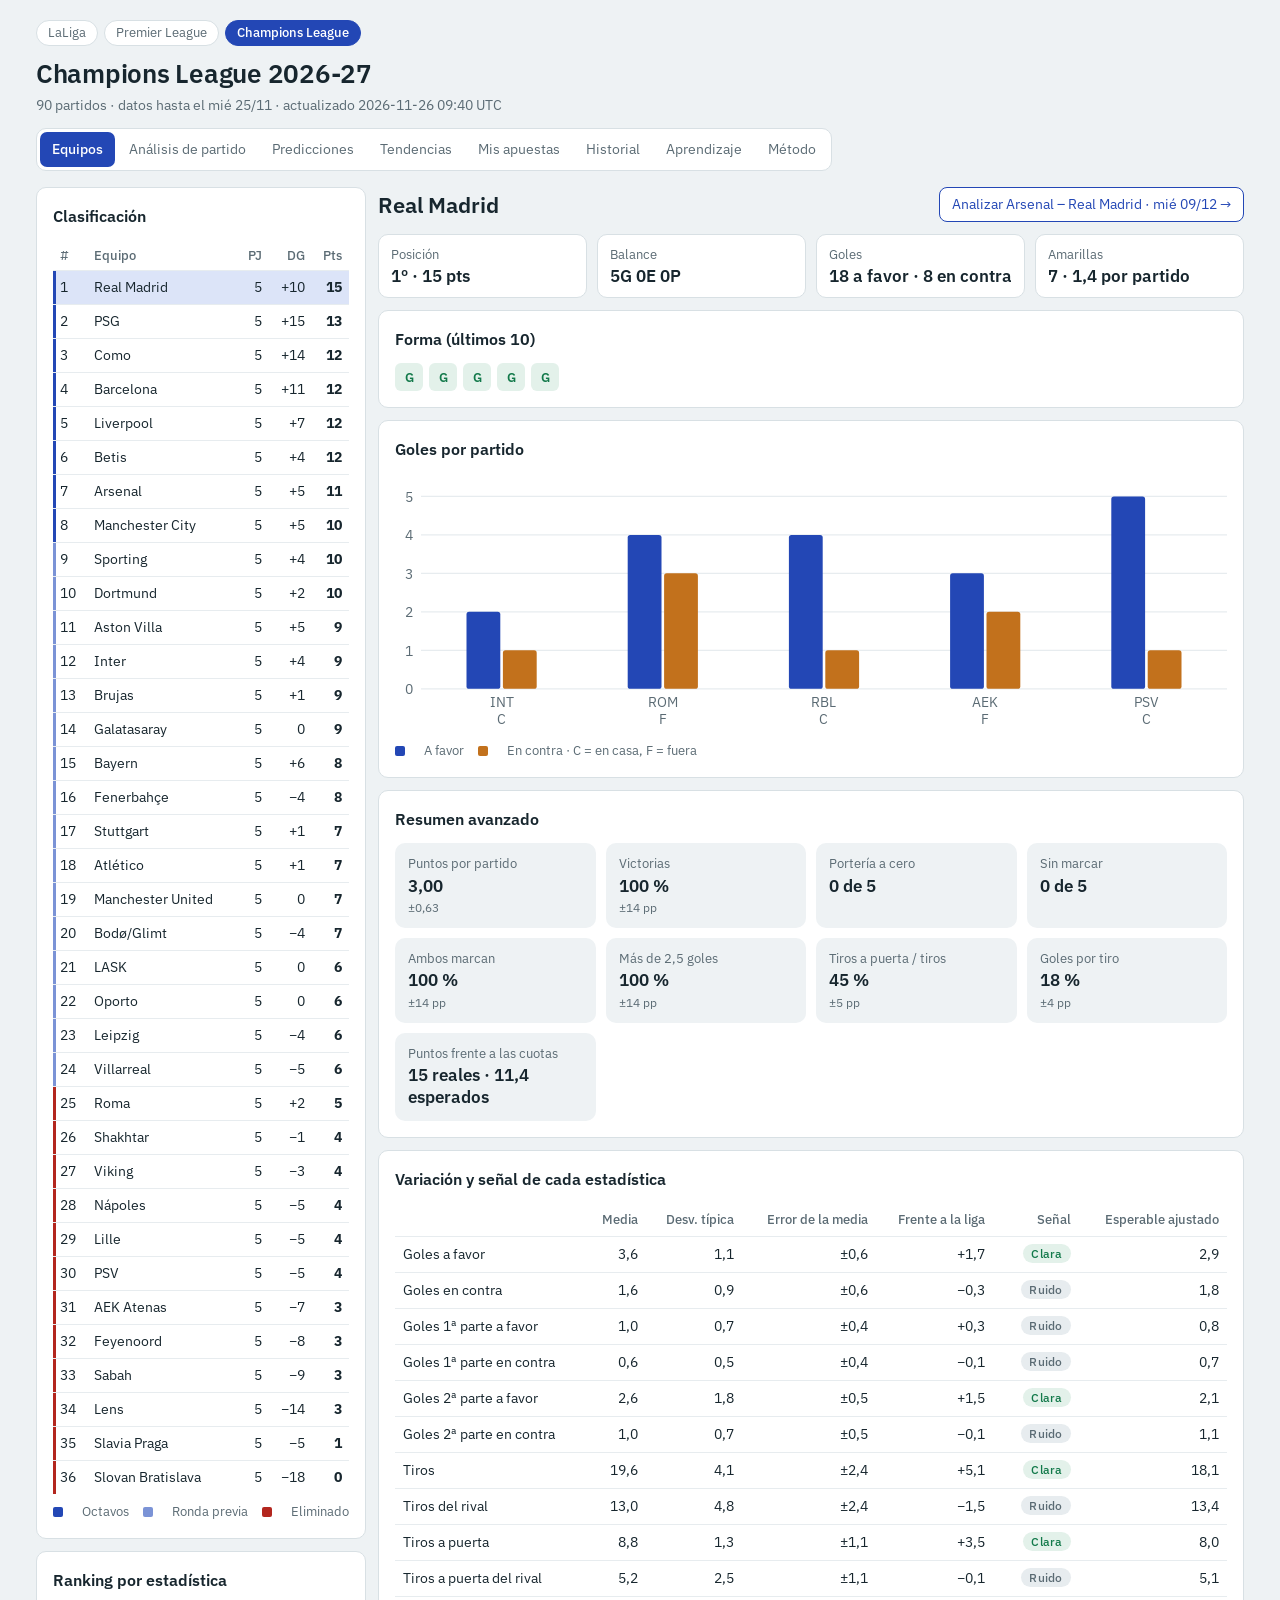
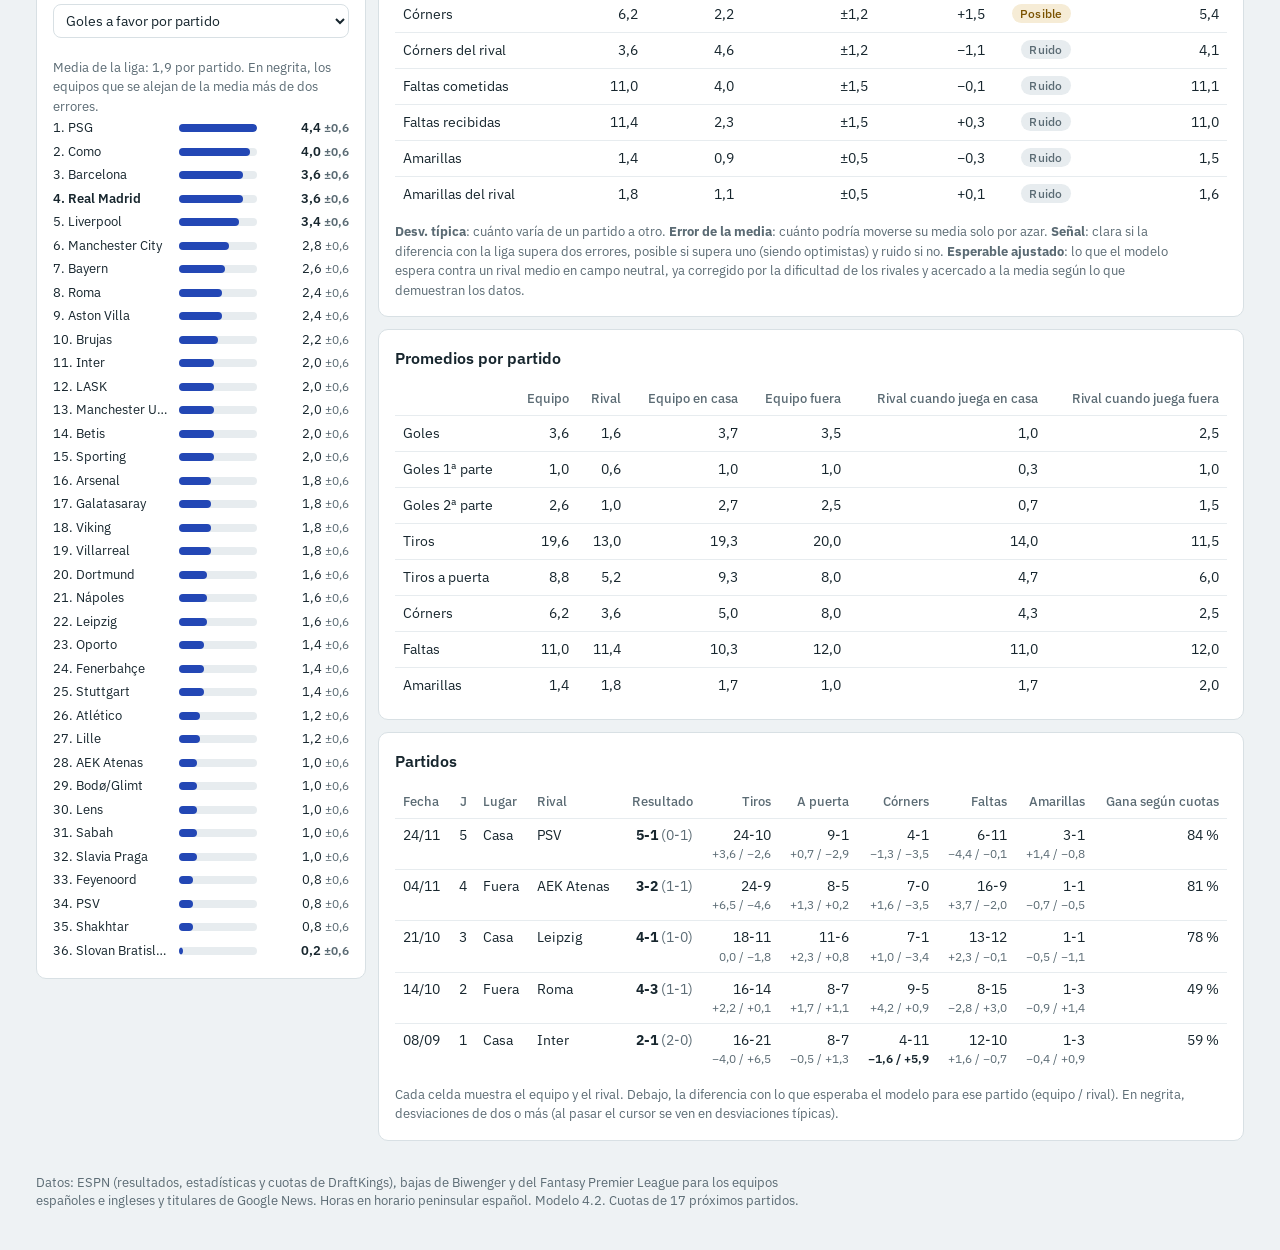
==== champions.html @ 575268f6 "Actualizar datos" ====
<!doctype html>
<html lang="es">
<meta charset="utf-8">
<meta name="viewport" content="width=device-width, initial-scale=1, viewport-fit=cover">
<title>Champions League 2026-27</title>
<meta name="claude:viewport-fit-sides" content="cover">
<meta name="description" content="Champions League 2026-27: clasificación, estadísticas, análisis de partidos y predicciones con datos solo de esta temporada, con un modelo que aprende cada jornada.">
<link rel="preconnect" href="https://fonts.googleapis.com">
<link rel="preconnect" href="https://fonts.gstatic.com" crossorigin>
<link href="https://fonts.googleapis.com/css2?family=IBM+Plex+Mono:wght@500;600&family=IBM+Plex+Sans:wght@400;500;600&display=swap" rel="stylesheet">
<style>/* Panel de datos: cabecera con resumen y pestañas; columnas que se apilan en móvil; tablas densas con cifras tabulares. */
:root{
  --bg:#EEF2F4;--s:#FFFFFF;--ink:#17262E;--mu:#5B6B74;--ln:#D8E0E4;--ln2:#E7ECEF;
  --ac:#2347B5;--on-ac:#FFFFFF;--as:#DCE4F8;
  --s1:#2347B5;--s2:#C2711C;--nt:#9AA5AB;--on1:#FFFFFF;--on2:#17262E;--on3:#17262E;
  --up:#12794A;--upb:#E3F1EA;--dn:#B3261E;--dnb:#F7E3E1;--wr:#7A5200;--wrb:#F6ECD6;
  --ucl:#2347B5;--uel:#7B93D6;--rel:#B3261E;
  --sans:"IBM Plex Sans",system-ui,-apple-system,"Segoe UI",sans-serif;
  --mono:"IBM Plex Mono",ui-monospace,SFMono-Regular,Menlo,monospace;
  color-scheme:light;
  padding-top:env(safe-area-inset-top,0px);padding-bottom:env(safe-area-inset-bottom,0px);
}
@media (prefers-color-scheme:dark){:root:not([data-theme="light"]){
  --bg:#10181D;--s:#18232A;--ink:#E7EEF1;--mu:#93A4AD;--ln:#2A3943;--ln2:#22303A;
  --ac:#7C9BFF;--on-ac:#0D1630;--as:#25335F;
  --s1:#6684EE;--s2:#BF7D33;--nt:#6E7C84;--on1:#0D1630;--on2:#1A1206;--on3:#0F171C;
  --up:#4CC98A;--upb:#163A2A;--dn:#FF8A80;--dnb:#43201E;--wr:#E8B860;--wrb:#3A2E14;
  --ucl:#7C9BFF;--uel:#4F66A8;--rel:#FF8A80;color-scheme:dark}}
:root[data-theme="dark"]{
  --bg:#10181D;--s:#18232A;--ink:#E7EEF1;--mu:#93A4AD;--ln:#2A3943;--ln2:#22303A;
  --ac:#7C9BFF;--on-ac:#0D1630;--as:#25335F;
  --s1:#6684EE;--s2:#BF7D33;--nt:#6E7C84;--on1:#0D1630;--on2:#1A1206;--on3:#0F171C;
  --up:#4CC98A;--upb:#163A2A;--dn:#FF8A80;--dnb:#43201E;--wr:#E8B860;--wrb:#3A2E14;
  --ucl:#7C9BFF;--uel:#4F66A8;--rel:#FF8A80;color-scheme:dark}
*{box-sizing:border-box}
html{-webkit-text-size-adjust:100%}
body{margin:0;background:var(--bg);color:var(--ink);font:400 15px/1.5 var(--sans)}
[hidden]{display:none!important}
.page{max-width:1240px;margin:0 auto;padding-block:20px 40px;padding-left:max(16px,env(safe-area-inset-left,0px));padding-right:max(16px,env(safe-area-inset-right,0px))}
h1,h2,h3{text-wrap:balance}
h1{font-size:26px;font-weight:600;margin:0;letter-spacing:-.01em}
.sub{color:var(--mu);margin:2px 0 0;font-size:14px}
.lgs{display:flex;flex-wrap:wrap;gap:6px;margin:0 0 8px;font-size:13px}
.lgs:empty{display:none}
.lgs a,.lgs span{padding:2px 11px;border-radius:99px;border:1px solid var(--ln);color:var(--mu);text-decoration:none;background:var(--s)}
.lgs a:hover{color:var(--ac);border-color:var(--ac)}
.lgs span{background:var(--ac);border-color:var(--ac);color:var(--on-ac);font-weight:500}
details > summary{cursor:pointer;color:var(--ac);font-size:13px;margin-top:10px}
details[open] > summary{margin-bottom:6px}
.top{display:flex;flex-wrap:wrap;align-items:flex-end;justify-content:space-between;gap:12px 24px;margin-bottom:16px}
.tabs{display:flex;flex-wrap:wrap;gap:2px;background:var(--s);border:1px solid var(--ln);border-radius:10px;padding:3px}
.tabs button{font:inherit;font-size:14px;color:var(--mu);background:none;border:0;border-radius:7px;padding:7px 12px;cursor:pointer}
.tabs button:hover{color:var(--ink)}
.tabs button[aria-selected="true"]{background:var(--ac);color:var(--on-ac);font-weight:500}
button:focus-visible,select:focus-visible,input:focus-visible{outline:2px solid var(--ac);outline-offset:2px}
.card{background:var(--s);border:1px solid var(--ln);border-radius:10px;padding:16px;margin-bottom:12px;min-width:0}
.card h2{font-size:16px;font-weight:600;margin:0 0 12px}
.card h3{font-size:14.5px;font-weight:600;margin:18px 0 8px}
.card > h3:first-child{margin-top:0}
.eq{display:grid;grid-template-columns:330px minmax(0,1fr);gap:12px;align-items:start}
.eq > *{min-width:0}
@media (max-width:900px){.eq{grid-template-columns:minmax(0,1fr)}}
.th,.mh{display:flex;flex-wrap:wrap;gap:8px 16px;align-items:center;justify-content:space-between;margin-bottom:12px}
.tn{font-size:22px;font-weight:600;margin:0}
.sc{overflow-x:auto;-webkit-overflow-scrolling:touch}
table{width:100%;border-collapse:collapse;font-size:14px;font-variant-numeric:tabular-nums}
th,td{padding:7px 8px;border-bottom:1px solid var(--ln2);text-align:left;vertical-align:top}
th{font-weight:500;color:var(--mu);font-size:12.5px;white-space:nowrap;vertical-align:bottom}
tbody tr:last-child td{border-bottom:0}
table.num td:not(:first-child),table.num th:not(:first-child){text-align:right;white-space:nowrap}
table.num td.l,table.num th.l,td.l{text-align:left!important}
abbr{text-decoration:none;cursor:help}
small,.mu{color:var(--mu)}
small{font-size:12px}
.b{font-weight:600}
.note{color:var(--mu);font-size:13px;margin:10px 0 0;max-width:100ch}
.legend{color:var(--mu);font-size:13px;margin:8px 0 0;display:flex;flex-wrap:wrap;gap:4px 14px;align-items:center}
.sw{display:inline-block;width:10px;height:10px;border-radius:2px;margin-right:5px;vertical-align:-1px}
.sw.s1,.sw.q0{background:var(--s1)}.sw.s2,.sw.q2{background:var(--s2)}.sw.q1{background:var(--nt)}
.sw.ucl{background:var(--ucl)}.sw.uel{background:var(--uel)}.sw.rel{background:var(--rel)}
.lk{font:inherit;color:inherit;background:none;border:0;padding:0;cursor:pointer;text-align:left}
.lk:hover{color:var(--ac);text-decoration:underline;text-underline-offset:2px}
.go{font:inherit;font-size:14px;color:var(--ac);background:var(--s);border:1px solid var(--ac);border-radius:8px;padding:6px 12px;cursor:pointer}
.go:hover{background:var(--as)}
table.lg td,table.lg th{padding:6px 7px}
table.lg td:nth-child(n+3),table.lg th:nth-child(n+3){text-align:right}
table.lg tr.on td,table.et tr.on td{background:var(--as)}
table.lg tr.ucl td:first-child{box-shadow:inset 3px 0 var(--ucl)}
table.lg tr.uel td:first-child{box-shadow:inset 3px 0 var(--uel)}
table.lg tr.rel td:first-child{box-shadow:inset 3px 0 var(--rel)}
table.sim tr.ucl td:first-child{box-shadow:inset 3px 0 var(--ucl)}
table.sim tr.rel td:first-child{box-shadow:inset 3px 0 var(--rel)}
select{font:inherit;font-size:14px;color:var(--ink);background:var(--s);border:1px solid var(--ln);border-radius:8px;padding:6px 8px;max-width:100%}
#rk-sel{width:100%;margin-bottom:10px}
.rk{display:grid;grid-template-columns:118px minmax(0,1fr) 84px;gap:8px;align-items:center;font-size:13px;padding:2px 0}
.rk > span:first-child{white-space:nowrap;overflow:hidden;text-overflow:ellipsis}
.rk > span:last-child{text-align:right;font-variant-numeric:tabular-nums}
.rk .bar{height:8px;background:var(--ln2);border-radius:4px;overflow:hidden}
.rk .bar i{display:block;height:100%;background:var(--s1);border-radius:0 4px 4px 0}
.rk.on{font-weight:600}
.tiles{display:grid;grid-template-columns:repeat(auto-fit,minmax(160px,1fr));gap:10px;margin-bottom:12px}
.tile{background:var(--s);border:1px solid var(--ln);border-radius:10px;padding:10px 12px;display:flex;flex-direction:column;gap:2px;min-width:0}
.tile span{color:var(--mu);font-size:12.5px}
.tile b{font-size:17px;font-weight:600;line-height:1.3}
.tiles.sm{margin:0}
.tiles.sm .tile{background:var(--bg);border-color:transparent}
.form{display:flex;flex-wrap:wrap;gap:6px}
.fm{font-style:normal;font-weight:600;font-size:13px;width:28px;height:28px;border-radius:6px;display:grid;place-items:center}
.fm.W{background:var(--upb);color:var(--up)}.fm.D{background:var(--ln2);color:var(--mu)}.fm.L{background:var(--dnb);color:var(--dn)}
.chip{display:inline-block;font-size:11.5px;font-weight:500;letter-spacing:.02em;padding:1px 8px;border-radius:99px;background:var(--ln2);color:var(--mu);white-space:nowrap;vertical-align:1px}
.chip.clear{background:var(--upb);color:var(--up)}
.chip.maybe,.chip.warn{background:var(--wrb);color:var(--wr)}
.chip.bad{background:var(--dnb);color:var(--dn)}
.dv{font-size:12px;color:var(--mu)}
.dv.b{color:var(--ink);font-weight:600}
table.mt td{line-height:1.3}
svg{display:block;width:100%;height:auto;min-width:480px;max-width:880px}
svg .grid{stroke:var(--ln2);stroke-width:1}
svg .ref{stroke:var(--mu);stroke-width:1;opacity:.55}
svg .ax{fill:var(--mu);font:11px var(--sans)}
svg .lab{fill:var(--ink);font:600 10.5px var(--mono)}
svg .s1{fill:var(--s1)}svg .s2{fill:var(--s2)}
svg .dot{fill:var(--s1);stroke:var(--s);stroke-width:2}
svg .dot.on{fill:var(--s2)}
svg .ln{fill:none;stroke:var(--s1);stroke-width:2;stroke-linejoin:round;stroke-linecap:round}
svg .an{fill:var(--ink);font:500 11.5px var(--sans)}
svg .hc rect{fill:transparent}
svg .hc .cx{stroke:var(--mu);stroke-width:1;opacity:0}
svg .hc .hd{fill:var(--s1);stroke:var(--s);stroke-width:2;opacity:0}
svg .hc:hover .cx{opacity:.5}
svg .hc:hover .hd{opacity:1}
.ctr{display:flex;flex-wrap:wrap;gap:8px 14px;align-items:center;margin-bottom:6px}
.ctr label{color:var(--mu);font-size:14px;display:inline-flex;gap:6px;align-items:center}
#fx-sel{flex:1 1 300px;min-width:0}
.seg{display:inline-flex;border:1px solid var(--ln);border-radius:8px;overflow:hidden;background:var(--s)}
.seg button{font:inherit;font-size:14px;color:var(--mu);background:none;border:0;padding:6px 12px;cursor:pointer}
.seg button + button{border-left:1px solid var(--ln)}
.seg button[aria-pressed="true"]{background:var(--ac);color:var(--on-ac)}
.seg button:disabled{opacity:.5;cursor:not-allowed}
.ck input{accent-color:var(--ac);width:16px;height:16px;margin:0}
.pbs{display:grid;gap:8px}
.pb{display:grid;grid-template-columns:82px minmax(0,1fr);align-items:center;gap:10px}
.pbl{color:var(--mu);font-size:13px}
.pbar{display:flex;gap:2px;height:28px}
.pbar i{display:flex;align-items:center;justify-content:center;font-style:normal;font-size:12.5px;font-weight:600;min-width:0;overflow:hidden;white-space:nowrap}
.pbar i:first-child{border-radius:6px 0 0 6px}.pbar i:last-child{border-radius:0 6px 6px 0}
.pbar .q0{background:var(--s1);color:var(--on1)}.pbar .q1{background:var(--nt);color:var(--on3)}.pbar .q2{background:var(--s2);color:var(--on2)}
.concl .cl{margin:0;padding-left:18px;display:grid;gap:7px}
.concl .cl li{max-width:90ch}
table.et td{line-height:1.35}
table.et td.ln{font-size:12.5px;color:var(--mu)}
table.vt td:first-child{min-width:210px}
table.xt th:nth-child(6),table.xt td:nth-child(6){border-left:1px solid var(--ln)}
.heat{display:inline-grid;grid-template-columns:repeat(20,9px);gap:1px;vertical-align:middle}
.heat i{position:relative;display:block;height:16px;background:var(--ln2);border-radius:2px}
.heat i::after{content:"";position:absolute;inset:0;border-radius:2px;background:var(--s1);opacity:var(--p)}
.prose{max-width:860px}
.prose h2{font-size:18px}
.prose p,.prose dd{max-width:75ch}
.prose dt{font-weight:600;margin-top:8px}
.prose dd{margin:2px 0 0 0;color:var(--mu)}
.foot{color:var(--mu);font-size:12.5px;margin-top:20px;max-width:100ch}
@media (max-width:560px){
  h1{font-size:22px}
  .tabs{width:100%}
  .tabs button{flex:1 1 auto;padding:7px 8px}
  .card{padding:14px}
  .pb{grid-template-columns:72px minmax(0,1fr)}
}
.tvs{display:inline-flex;gap:2px;vertical-align:middle}
.tv{display:inline-block;min-width:22px;padding:1px 3px;border-radius:4px;font-size:12px;text-align:center;font-variant-numeric:tabular-nums}
.tv.hit{background:var(--upb);color:var(--up)}.tv.miss{background:var(--dnb);color:var(--dn)}
.tin{font:inherit;font-size:13px;color:var(--ink);background:var(--s);border:1px solid var(--ln);border-radius:6px;padding:3px 5px;text-align:right}
table.tt td{vertical-align:middle}
.story{max-width:90ch;margin:0 0 10px;line-height:1.55}
.tvrow{display:flex;flex-wrap:wrap;gap:8px 18px;margin:0 0 10px;align-items:center}
.tvrow small{color:var(--mu);margin-right:4px}
.br{display:grid;grid-template-columns:minmax(0,1fr) auto;gap:4px 16px;padding:11px 0;border-bottom:1px solid var(--ln2);line-height:1.45}
.br:last-child{border-bottom:0}
.br .bt{font-weight:600}
.br .bm{color:var(--mu);font-size:13px}
.br .bx{display:flex;flex-wrap:wrap;gap:4px 16px;margin:3px 0}
.br .bs{display:flex;flex-direction:column;align-items:flex-end;gap:6px;white-space:nowrap}
.br .bs b{font-size:15px;font-variant-numeric:tabular-nums}
.card h3.bj{margin:16px 0 2px;padding-bottom:6px;border-bottom:1px solid var(--ln)}
.card h3.bj:first-of-type{margin-top:0}
.card h3.bj .mu{font-weight:400}
.nws{display:grid;grid-template-columns:repeat(auto-fit,minmax(300px,1fr));gap:12px 28px}
.nws .nw{min-width:0}
.card .nws h3{margin:0 0 8px}
.nws h4{font-size:13.5px;font-weight:600;margin:14px 0 6px;color:var(--mu)}
.nwc{background:var(--bg);border-radius:8px;padding:10px 14px;margin:0 0 16px}
ul.nl{list-style:none;margin:0;padding:0;display:grid;gap:8px}
ul.nl li{line-height:1.4}
ul.nl a{color:var(--ink);text-decoration:underline;text-decoration-color:var(--ln);text-underline-offset:2px}
ul.nl a:hover{color:var(--ac);text-decoration-color:var(--ac)}
</style>
<div class="page">
<header class="top">
  <div><nav class="lgs" id="lgs" aria-label="Liga"></nav><h1>Champions League 2026-27</h1><p class="sub" id="sub"></p></div>
  <nav class="tabs" role="tablist" aria-label="Secciones">
    <button role="tab" data-view="equipos" aria-selected="true">Equipos</button>
    <button role="tab" data-view="partido" aria-selected="false">Análisis de partido</button>
    <button role="tab" data-view="predicciones" aria-selected="false">Predicciones</button>
    <button role="tab" data-view="tendencias" aria-selected="false">Tendencias</button>
    <button role="tab" data-view="apuestas" aria-selected="false">Mis apuestas</button>
    <button role="tab" data-view="historial" aria-selected="false">Historial</button>
    <button role="tab" data-view="aprendizaje" aria-selected="false">Aprendizaje</button>
    <button role="tab" data-view="metodo" aria-selected="false">Método</button>
  </nav>
</header>
<main>
  <section id="v-equipos" class="eq">
    <div>
      <section class="card"><h2>Clasificación</h2><div id="tabla"></div></section>
      <section class="card"><h2>Ranking por estadística</h2><select id="rk-sel" aria-label="Estadística del ranking"></select><div id="rank"></div></section>
    </div>
    <div id="team"></div>
  </section>
  <section id="v-partido" hidden><div id="c-partido"></div></section>
  <section id="v-predicciones" hidden><div id="c-pred"></div></section>
  <section id="v-tendencias" hidden><div id="c-tend"></div></section>
  <section id="v-apuestas" hidden><div id="c-bets"></div></section>
  <section id="v-historial" hidden><div id="c-hist"></div></section>
  <section id="v-aprendizaje" hidden><div id="c-learn"></div></section>
  <section id="v-metodo" hidden class="card prose">
    <h2>Cómo funciona</h2>
    <h3>Datos</h3>
    <p id="m-datos">Los resultados, las estadísticas de cada partido (tiros, córners, faltas, amarillas), el xG<span id="m-ref"></span> y las cuotas de cierre salen del CSV de football-data.co.uk. Las fechas y horas de las próximas jornadas se toman de TheSportsDB en cuanto la liga las anuncia (suele ser dos o tres semanas antes), y unos días antes de cada jornada, del archivo de próximos partidos de football-data, que trae también las cuotas. Si un partido aún no tiene horario, se usa <span id="m-cal">el calendario de la liga</span>, sin hora. Las bajas, dudas y sanciones salen de los juegos de fantasy (Biwenger en LaLiga y el oficial de la Premier), y los titulares sobre lesiones y convocatorias, de Google News; el modelo no los usa, pero el análisis de cada partido los muestra. Para saber cuánto pesa cada baja se cuentan las titularidades, los minutos, los goles y las asistencias de cada jugador esta temporada (en LaLiga, de las actas de cada jornada de Biwenger; en la Premier, del Fantasy), y el análisis resume si falta el máximo goleador, el portero titular o varios titulares habituales de una misma línea, y si la baja es nueva o el equipo ya jugó sin él su último partido. GitHub descarga todo dos veces al día y regenera esta página. Solo se usan datos de esta temporada. Las horas están en horario peninsular español.<span id="m-cards"></span></p>
    <h3>Modelo de goles</h3>
    <p>Cada equipo tiene un ataque y una defensa, y todos comparten una ventaja de local. Los goles esperados de un partido salen de combinar la media de la liga, el ataque de un equipo, la defensa del otro y, para el local, la ventaja de jugar en casa. Para estimar esos valores se mezclan goles reales y xG, porque el xG depende menos del azar; la versión por defecto los mezcla al 50 %, y el propio modelo puede cambiar a otra versión si predice mejor (ver Aprendizaje).<span id="m-noxg"></span></p>
    <p>Con pocos partidos, un equipo puede parecer mucho mejor o peor de lo que es, así que los valores se acercan a la media de la liga. Cuánto se acercan no está fijado a mano: se calcula con los propios datos según cuánto se diferencian de verdad los equipos. A medida que avanza la temporada, se encogen menos.</p>
    <p>La probabilidad de cada marcador sale de una distribución de Poisson, con la corrección de Dixon-Coles para los marcadores bajos (0-0, 1-0, 0-1 y 1-1), que es donde el Poisson simple se equivoca, y promediando sobre la incertidumbre de cada parámetro.</p>
    <h3>Estadísticas</h3>
    <p>El mismo esquema de ataque y defensa se ajusta por separado para xG, tiros, tiros a puerta, córners, faltas, amarillas y goles de la primera parte. Las rojas no se modelan: son tan pocas que ningún modelo ha mejorado a la media de la liga. Cada estadística tiene su propia ventaja de local y su propia variación: los córners varían de un partido a otro más de lo que daría el azar puro, y las faltas, menos. Así, cada valor esperado tiene en cuenta al rival y el campo y, cuando se conoce el árbitro, también su efecto en tarjetas y faltas.</p>
    <h3>Error, señal y modos</h3>
    <p>El error es cuánto podría moverse una media solo por azar con los partidos jugados. Una diferencia es <b>clara</b> si supera dos errores, <b>posible</b> si supera uno y <b>ruido</b> si no llega. En el análisis de partido, el modo optimista da por buenas las diferencias de más de un error y los umbrales con al menos un 60 % de probabilidad; el prudente exige dos errores y un 70 %.</p>
    <p>El rango de una media no es lo mismo que lo que puede pasar en un partido: un equipo que promedia 5 córners puede sacar 1 o 10. Por eso el análisis separa el rango de la media de la probabilidad de superar cada línea en ese partido.</p>
    <h3>Rivales parecidos</h3>
    <p>Para un partido A–B se miran los partidos de A contra los equipos que están a pocos puestos de B en la clasificación actual, y al revés. Cada uno de esos partidos se compara con lo que esperaba el modelo, que ya tiene en cuenta el rival y el campo. La media de esas diferencias ajusta la estimación solo en la medida en que los datos de toda la liga demuestran que el rendimiento cambia de verdad según la zona de la tabla del rival. Si no lo demuestran, el cruce se muestra pero no mueve las cifras.</p>
    <h3>Simulación</h3>
    <p>Se juega el resto de la liga <span id="m-sims">5.000</span> veces. En cada simulación se sortea la fuerza de cada equipo con su incertidumbre, más una variación extra porque los equipos cambian durante la temporada por lesiones, entrenadores o fichajes. <span id="m-tb"></span></p>
    <h3>Tendencias</h3>
    <p>Una tendencia solo aparece si un equipo superó (o no llegó a) una línea en sus 5 últimos partidos, o en los 4 últimos seguidos; también contra todos los rivales parecidos al de hoy (al menos 2 partidos) y en sus últimos partidos en el mismo campo. Además, la línea tiene que ir más allá de lo que espera el modelo, que le da un 50 % o menos. Las mismas reglas, aplicadas a cada partido de la temporada con los datos anteriores a él, forman el historial de la pestaña, y ese historial corrige poco a poco la probabilidad que el modelo da a las tendencias nuevas.</p>
    <h3>Aprendizaje</h3>
    <p>En cada actualización el modelo se revisa con la prueba retrospectiva, en la que cada partido se predice solo con los anteriores. Con ella hace cinco cosas: elige entre varias versiones del modelo de goles la que mejor ha predicho, pero solo cambia si la mejora supera el error, para no cambiar por azar; aprende cuánto pesar frente a las cuotas del mercado, buscando la mezcla que mejor habría predicho los partidos ya jugados; aprende, para cada estadística, cuánto fiarse de sí mismo frente a la media de la liga (si el modelo no la mejora, usa la media); si el CSV trae el árbitro, estima cuánto se aparta cada uno en tarjetas y faltas, acercándolo a la media según los partidos que haya dirigido; y corrige la probabilidad de las tendencias según cuánto se han cumplido las anteriores, con un peso que crece con el número de casos. La pestaña Aprendizaje muestra qué ha aprendido y cómo cambia cada jornada.</p>
    <h3>Registro de predicciones</h3>
    <p>En cada actualización se guardan las predicciones de los partidos de los próximos diez días. Se van renovando con los datos nuevos hasta el día del partido y a partir de ahí quedan congeladas. Cuando llega el resultado se evalúan frente a lo que pasó y frente a las cuotas de cierre, y se cuentan los aciertos de la jornada: el ganador, el marcador, más o menos de 2,5 goles, si marcan los dos y si cada total del partido (goles, tiros, córners, faltas, tarjetas...) cayó dentro del rango que se daba, la media ± una desviación típica de un partido. Cada recuento se compara con los aciertos que correspondían a las probabilidades del propio modelo. Los partidos anteriores al registro tienen predicciones reconstruidas, calculadas solo con los partidos previos a cada uno; se marcan aparte porque se hicieron con el código actual.</p>
    <h3>Límites</h3>
    <p>Con pocos partidos por equipo, casi todo tiene mucho error. El modelo no sabe nada de lesiones, alineaciones, rotaciones ni cambios de entrenador, y las casas de apuestas sí lo tienen en cuenta; por eso, en la prueba retrospectiva, el mercado predice mejor el resultado. Esto es una herramienta de análisis, no un consejo de apuestas.</p>
    <h3>Glosario</h3>
    <dl>
      <dt>xG (goles esperados)</dt><dd>Calidad de las ocasiones: la probabilidad de gol de cada tiro según su distancia, su ángulo y el tipo de jugada, sumada en todo el partido.</dd>
      <dt>xPts (puntos esperados)</dt><dd>Los puntos que habría sumado un equipo si cada partido se hubiera decidido según el xG de los dos equipos.</dd>
      <dt>Log-loss y Brier</dt><dd>Miden lo buenas que han sido unas probabilidades; cuanto más bajas, mejor. Repartir un tercio a cada resultado da una log-loss de 1,10.</dd>
      <dt>Prueba retrospectiva</dt><dd>Predecir cada partido ya jugado con un modelo ajustado solo con los partidos anteriores, como si se hubiera hecho en su momento.</dd>
      <dt>Margen de las casas</dt><dd>Las probabilidades que implican las cuotas suman más del 100 %. Ese exceso se quita repartiéndolo en proporción a cada resultado.</dd>
      <dt>Cuota de cierre</dt><dd>La última cuota antes del partido, la que incorpora más información.</dd>
      <dt>pp (puntos porcentuales)</dt><dd>Diferencia entre dos porcentajes: de 40 % a 45 % son 5 pp.</dd>
    </dl>
  </section>
</main>
<footer class="foot" id="foot"></footer>
</div>
<script>window.DATA={"meta":{"gen":"2026-11-26 09:40 UTC","today":"2026-11-26","last":"2026-11-25","n":90,"ver":"4.2","fx":17,"pend":54,"sims":5000,"warn":[],"league":"champions","name":"Champions League","title":"Champions League 2026-27","zones":{"ucl":8,"uel":16,"rel":12},"tiebreak":"los empates a puntos se resuelven como en el art. 18 del reglamento de la UEFA: diferencia de goles, goles a favor, goles fuera, victorias, victorias fuera y, después, los puntos, la diferencia de goles y los goles de los rivales de cada uno (los dos últimos criterios, juego limpio y coeficiente, se sustituyen por un sorteo)","cards_note":null,"leagues":[{"key":"laliga","name":"LaLiga","url":"https://jaimedhc.github.io/laliga-dashboard/"},{"key":"premier","name":"Premier League","url":"https://jaimedhc.github.io/laliga-dashboard/premier.html"},{"key":"champions","name":"Champions League","url":"https://jaimedhc.github.io/laliga-dashboard/champions.html"}],"sources":"ESPN (resultados, estadísticas y cuotas de DraftKings), bajas de Biwenger y del Fantasy Premier League para los equipos españoles e ingleses y titulares de Google News","cal_label":"Fecha de ESPN","cal_fallback":"las fechas de ESPN","refs":false,"zone_names":{"ucl":"Octavos","uel":"Ronda previa","rel":"Eliminado","champ":"1.º de la fase liga","top":"Octavos directos","mid":"Top 24","low":"Eliminado"},"data_note":"Los resultados, las estadísticas de cada partido (tiros, córners, faltas, amarillas), las fechas y horas y las cuotas de DraftKings (1X2 y goles) salen de ESPN; football-data no cubre la Champions y ESPN no da el xG, así que el modelo de goles usa solo los goles. Con tan pocos partidos por equipo, las cuotas ayudan a estimar las estadísticas: el modelo aprende cuánto pesar las cuotas, su propia predicción y la media de la competición (pestaña Aprendizaje). Las bajas, dudas y sanciones solo están para los equipos de LaLiga y la Premier (Biwenger y el Fantasy oficial); para el resto hay titulares de Google News. GitHub descarga todo cada dos horas y regenera esta página. Solo se usan datos de esta temporada. Las horas están en horario peninsular español. De momento solo se modela la fase liga; las eliminatorias llegarán en febrero.","xg":false,"odds_src":"DraftKings","mstats":true},"teams":["AEK Athens","AS Roma","Arsenal","Aston Villa","Atlético Madrid","Barcelona","Bayern Munich","Bodo/Glimt","Borussia Dortmund","Club Brugge","Como","FC Porto","Fenerbahce","Feyenoord Rotterdam","Galatasaray","Internazionale","LASK Linz","Lens","Lille","Liverpool","Manchester City","Manchester United","Napoli","PSV Eindhoven","Paris Saint-Germain","RB Leipzig","Real Betis","Real Madrid","Sabah FK","Shakhtar Donetsk","Slavia Prague","Slovan Bratislava","Sporting CP","VfB Stuttgart","Viking FK","Villarreal"],"names":["AEK Atenas","Roma","Arsenal","Aston Villa","Atlético","Barcelona","Bayern","Bodø/Glimt","Dortmund","Brujas","Como","Oporto","Fenerbahçe","Feyenoord","Galatasaray","Inter","LASK","Lens","Lille","Liverpool","Manchester City","Manchester United","Nápoles","PSV","PSG","Leipzig","Betis","Real Madrid","Sabah","Shakhtar","Slavia Praga","Slovan Bratislava","Sporting","Stuttgart","Viking","Villarreal"],"short":["AEK","ROM","ARS","AVL","ATM","BAR","BAY","BOD","BVB","BRU","COM","POR","FEN","FEY","GAL","INT","LAS","LEN","LIL","LIV","MCI","MUN","NAP","PSV","PSG","RBL","BET","RMA","SAB","SHA","SLA","SLO","SCP","STU","VIK","VIL"],"M":[["2026-09-08","18:45",1,0,16,1,0,1,0,null,null,18,11,4,3,7,3,7,15,1,2,1.741,4.0,4.4,null,null,null],["2026-09-08","18:45",1,9,3,2,3,1,3,null,null,14,21,7,9,4,5,17,14,3,3,2.5,3.55,2.75,1.645,2.25,null],["2026-09-08","21:00",1,8,35,3,2,0,0,null,null,18,13,6,6,9,7,15,10,1,3,1.769,4.0,4.2,null,null,null],["2026-09-08","21:00",1,11,20,0,2,0,0,null,null,5,20,0,10,2,5,10,17,1,3,5.0,4.1,1.667,1.667,2.2,null],["2026-09-08","21:00",1,18,26,2,3,2,1,null,null,6,20,2,5,5,5,11,13,1,3,2.15,3.5,3.35,1.741,2.1,null],["2026-09-08","21:00",1,27,15,2,1,2,0,null,null,16,21,8,7,4,11,12,10,1,3,1.606,4.4,5.0,null,null,null],["2026-09-09","18:45",1,5,13,5,1,2,0,null,null,24,4,9,2,4,1,10,12,1,1,1.071,13.0,26.0,null,null,null],["2026-09-09","18:45",1,33,34,3,1,3,1,null,null,17,9,3,3,4,5,13,13,0,3,1.211,7.5,12.0,null,null,null],["2026-09-09","21:00",1,19,4,2,1,1,1,null,null,14,9,5,4,7,5,11,10,1,1,1.769,3.9,4.5,1.588,2.35,null],["2026-09-09","21:00",1,22,2,0,1,0,0,null,null,5,26,3,8,0,6,12,11,2,1,5.25,3.85,1.667,2.0,1.833,null],["2026-09-09","21:00",1,24,31,6,1,3,0,null,null,35,9,14,4,7,2,8,6,0,1,1.033,19.0,36.0,null,null,null],["2026-09-09","21:00",1,32,14,3,1,1,1,null,null,8,10,5,3,1,4,13,11,2,3,1.606,4.3,5.0,null,null,null],["2026-09-10","18:45",1,12,1,1,1,0,1,null,null,11,8,5,3,1,3,12,19,4,2,4.0,3.75,1.87,1.571,2.4,null],["2026-09-10","18:45",1,23,29,1,1,0,1,null,null,10,8,2,2,3,3,14,15,3,6,1.488,4.7,6.0,null,null,null],["2026-09-10","21:00",1,6,7,5,0,0,0,null,null,25,3,12,0,6,3,5,8,0,1,1.071,14.0,26.0,null,null,null],["2026-09-10","21:00",1,10,25,4,1,2,0,null,null,14,14,6,4,1,5,9,10,2,3,1.667,4.2,4.7,null,null,null],["2026-09-10","21:00",1,21,28,4,0,3,0,null,null,21,11,10,0,7,2,12,13,1,1,1.071,13.0,29.0,null,null,null],["2026-09-10","21:00",1,30,17,2,3,0,0,null,null,18,26,5,8,6,9,8,8,0,1,2.8,3.5,2.45,null,null,null],["2026-10-13","18:45",2,17,32,0,2,0,1,null,null,21,11,6,5,6,3,8,12,2,0,2.5,3.55,2.75,1.625,2.3,null],["2026-10-13","18:45",2,28,30,2,0,0,0,null,null,13,18,6,8,4,6,15,14,3,2,4.3,3.75,1.833,1.714,2.1,null],["2026-10-13","21:00",2,2,18,3,0,0,0,null,null,16,4,8,0,7,0,13,9,2,1,1.211,6.5,14.0,null,null,null],["2026-10-13","21:00",2,4,21,2,0,1,0,null,null,11,9,5,4,2,5,11,13,1,1,1.8,3.85,4.3,1.667,2.2,null],["2026-10-13","21:00",2,14,5,1,4,1,1,null,null,5,22,3,11,1,6,12,10,2,0,8.0,6.0,1.312,null,null,null],["2026-10-13","21:00",2,15,9,3,4,1,1,null,null,30,18,12,8,4,4,6,13,2,4,1.235,7.0,11.0,null,null,null],["2026-10-13","21:00",2,25,23,1,0,0,0,null,null,19,11,7,5,6,13,13,12,1,2,1.571,5.0,4.8,null,null,null],["2026-10-13","21:00",2,34,6,3,3,2,0,null,null,8,25,5,8,7,15,12,8,2,2,13.0,9.5,1.154,null,null,null],["2026-10-13","21:00",2,35,22,3,1,2,1,null,null,17,11,4,3,4,4,8,15,2,3,2.2,3.45,3.3,1.8,2.0,null],["2026-10-14","18:45",2,13,10,3,2,1,1,null,null,13,11,5,5,5,1,19,18,2,3,3.0,3.6,2.25,1.606,2.35,null],["2026-10-14","18:45",2,16,19,3,6,0,3,null,null,12,26,4,9,3,11,7,4,1,0,6.5,4.7,1.465,1.571,2.4,null],["2026-10-14","21:00",2,1,27,3,4,1,1,null,null,14,16,7,8,5,9,15,8,3,1,3.6,3.95,1.952,null,null,null],["2026-10-14","21:00",2,3,12,6,0,3,0,null,null,20,15,11,4,9,7,12,6,0,2,1.625,4.2,5.25,null,null,null],["2026-10-14","21:00",2,7,8,1,0,0,0,null,null,11,9,3,4,4,10,7,8,0,2,2.6,3.8,2.5,null,null,null],["2026-10-14","21:00",2,20,24,2,4,0,3,null,null,27,15,9,10,11,2,10,11,1,1,1.909,4.2,3.45,null,null,null],["2026-10-14","21:00",2,26,11,3,2,0,0,null,null,17,11,7,5,5,1,14,15,4,3,2.15,3.6,3.25,1.69,2.2,null],["2026-10-14","21:00",2,29,0,3,1,1,1,null,null,12,13,4,3,5,2,16,17,1,4,2.8,3.15,2.65,2.1,1.741,null],["2026-10-14","21:00",2,31,33,0,3,0,1,null,null,15,16,1,8,1,8,11,15,1,3,6.5,5.75,1.392,null,null,null],["2026-10-20","18:45",3,12,30,2,2,2,1,null,null,15,15,4,4,3,5,12,15,3,1,1.417,5.25,7.0,null,null,null],["2026-10-20","18:45",3,28,8,1,2,1,1,null,null,13,22,4,9,4,9,8,12,4,0,9.5,6.0,1.286,null,null,null],["2026-10-20","21:00",3,1,31,4,0,2,0,null,null,26,1,10,0,8,1,10,10,0,3,1.111,9.5,23.0,null,null,null],["2026-10-20","21:00",3,11,23,0,1,0,0,null,null,14,18,4,3,2,3,7,9,0,2,1.488,4.7,6.0,1.571,2.4,null],["2026-10-20","21:00",3,19,35,4,3,2,2,null,null,22,14,7,5,8,2,12,10,0,2,1.541,4.5,5.75,null,null,null],["2026-10-20","21:00",3,20,0,5,1,2,0,null,null,17,11,7,3,8,3,6,10,1,0,1.154,9.0,15.0,null,null,null],["2026-10-20","21:00",3,22,7,4,3,2,1,null,null,17,15,8,6,2,5,7,5,3,0,1.667,4.1,4.8,null,null,null],["2026-10-20","21:00",3,24,5,4,2,1,0,null,null,22,18,14,5,2,3,11,10,0,1,2.35,4.4,2.55,null,null,null],["2026-10-20","21:00",3,33,4,1,1,1,0,null,null,18,10,5,3,9,4,15,7,1,0,3.2,3.85,2.1,null,null,null],["2026-10-21","18:45",3,10,21,4,1,1,0,null,null,11,13,8,4,1,4,10,11,1,3,2.4,3.75,2.75,null,null,null],["2026-10-21","18:45",3,18,14,2,4,2,2,null,null,15,10,5,4,3,3,9,10,3,1,2.55,3.5,2.7,1.667,2.25,null],["2026-10-21","21:00",3,3,34,3,1,2,0,null,null,21,10,10,3,8,6,7,14,0,0,1.211,7.5,11.0,null,null,null],["2026-10-21","21:00",3,6,2,2,2,1,1,null,null,13,14,5,5,3,5,15,6,0,2,2.35,3.7,2.85,1.625,2.3,null],["2026-10-21","21:00",3,9,17,3,0,1,0,null,null,11,19,5,7,1,5,6,10,2,2,1.69,4.3,4.4,null,null,null],["2026-10-21","21:00",3,15,29,1,0,0,0,null,null,13,12,5,4,5,4,9,10,2,2,1.27,6.5,9.5,null,null,null],["2026-10-21","21:00",3,26,13,1,0,0,0,null,null,23,12,10,2,4,4,8,10,1,2,1.769,4.2,4.1,null,null,null],["2026-10-21","21:00",3,27,25,4,1,1,0,null,null,18,11,11,6,7,1,13,12,1,1,1.222,7.5,10.5,null,null,null],["2026-10-21","21:00",3,32,16,2,3,1,1,null,null,16,11,4,7,7,4,10,22,2,5,1.364,5.75,7.5,null,null,null],["2026-11-03","18:45",4,14,33,2,0,2,0,null,null,13,13,4,5,6,4,13,16,3,5,2.0,4.3,3.2,null,null,null],["2026-11-03","18:45",4,29,32,0,1,0,0,null,null,14,11,4,3,7,2,10,18,1,1,3.35,3.5,2.15,1.87,1.952,null],["2026-11-03","21:00",4,4,6,0,2,0,0,null,null,9,19,3,5,4,4,13,3,1,2,3.25,3.8,2.1,null,null,null],["2026-11-03","21:00",4,5,3,3,0,1,0,null,null,16,9,8,1,4,8,14,9,1,3,1.294,6.5,8.0,null,null,null],["2026-11-03","21:00",4,7,18,0,0,0,0,null,null,4,9,4,2,3,4,12,8,0,1,1.571,4.6,5.0,null,null,null],["2026-11-03","21:00",4,13,15,0,3,0,2,null,null,11,11,2,6,5,4,7,13,1,2,4.2,4.2,1.741,null,null,null],["2026-11-03","21:00",4,16,31,4,0,3,0,null,null,29,7,10,5,8,2,5,9,0,2,1.333,5.75,8.0,null,null,null],["2026-11-03","21:00",4,21,1,3,2,0,2,null,null,15,7,6,4,3,1,11,14,3,3,2.1,4.2,3.05,null,null,null],["2026-11-03","21:00",4,35,24,0,6,0,4,null,null,14,22,2,12,4,8,19,4,4,1,4.2,4.2,1.741,null,null,null],["2026-11-04","18:45",4,0,27,2,3,1,1,null,null,9,24,5,8,0,7,9,16,1,1,13.0,8.0,1.182,null,null,null],["2026-11-04","18:45",4,12,19,3,2,1,1,null,null,17,22,6,6,4,12,13,12,1,1,5.5,4.6,1.541,null,null,null],["2026-11-04","21:00",4,8,26,2,1,0,0,null,null,15,11,6,4,2,5,15,13,4,4,1.513,4.6,6.0,null,null,null],["2026-11-04","21:00",4,11,22,4,1,1,1,null,null,19,11,8,6,6,5,8,11,1,4,2.05,3.5,3.75,1.769,2.05,null],["2026-11-04","21:00",4,17,10,1,9,0,3,null,null,11,18,3,12,5,5,12,11,2,0,3.95,3.95,1.833,null,null,null],["2026-11-04","21:00",4,23,9,1,2,0,1,null,null,27,10,9,3,8,5,8,10,0,3,1.87,4.4,3.5,null,null,null],["2026-11-04","21:00",4,25,20,2,3,0,1,null,null,14,12,6,5,5,3,20,7,4,2,5.0,4.7,1.571,null,null,null],["2026-11-04","21:00",4,30,2,1,2,0,2,null,null,18,12,6,5,4,2,15,10,1,2,14.0,5.75,1.25,1.769,2.05,null],["2026-11-04","21:00",4,34,28,4,1,1,1,null,null,21,16,8,4,10,6,5,9,2,2,1.556,4.7,5.25,null,null,null],["2026-11-24","18:45",5,7,16,1,0,0,0,null,null,9,5,2,0,4,0,5,14,1,1,1.345,6.0,7.5,null,null,null],["2026-11-24","18:45",5,14,3,1,0,0,0,null,null,9,4,2,0,5,1,13,12,2,4,3.4,3.95,2.0,null,null,null],["2026-11-24","21:00",5,2,8,1,1,1,0,null,null,30,13,4,4,8,5,7,13,0,0,1.465,4.6,7.0,1.667,2.2,null],["2026-11-24","21:00",5,10,0,1,0,0,0,null,null,19,7,4,3,2,1,15,17,2,3,1.263,6.5,10.0,null,null,null],["2026-11-24","21:00",5,13,11,0,1,0,1,null,null,21,9,7,3,8,4,10,13,2,4,3.75,3.8,1.952,1.645,2.25,null],["2026-11-24","21:00",5,20,22,2,2,0,0,null,null,18,9,7,3,9,3,9,9,1,0,1.256,6.5,10.5,null,null,null],["2026-11-24","21:00",5,25,17,3,1,2,0,null,null,16,11,7,3,10,4,12,13,2,4,1.385,5.5,7.0,null,null,null],["2026-11-24","21:00",5,27,23,5,1,0,1,null,null,24,10,9,1,4,1,6,11,3,1,1.133,10.0,16.0,null,null,null],["2026-11-24","21:00",5,31,26,0,2,0,1,null,null,12,18,2,6,1,4,12,6,1,1,7.5,5.25,1.385,null,null,null],["2026-11-25","18:45",5,28,5,1,4,0,1,null,null,8,25,3,14,4,6,9,8,1,0,29.0,14.0,1.062,null,null,null],["2026-11-25","18:45",5,30,35,0,1,0,0,null,null,13,7,1,5,13,0,12,15,2,4,2.75,3.55,2.5,1.588,2.35,null],["2026-11-25","21:00",5,4,34,2,0,2,0,null,null,20,9,9,1,6,1,7,9,0,1,1.111,10.0,21.0,null,null,null],["2026-11-25","21:00",5,9,19,0,3,0,1,null,null,17,13,5,4,8,4,9,13,0,0,4.1,4.4,1.741,null,null,null],["2026-11-25","21:00",5,15,33,2,0,0,0,null,null,20,13,5,2,11,6,9,10,2,1,1.4,5.5,6.5,null,null,null],["2026-11-25","21:00",5,18,6,2,1,0,1,null,null,15,12,3,7,3,4,2,11,0,1,5.25,4.0,1.645,1.741,2.05,null],["2026-11-25","21:00",5,24,1,2,2,1,1,null,null,15,13,4,4,3,4,5,18,0,2,1.488,4.8,6.0,null,null,null],["2026-11-25","21:00",5,29,12,0,1,0,0,null,null,8,13,2,5,3,5,12,14,2,1,2.7,3.45,2.6,1.833,2.0,null],["2026-11-25","21:00",5,32,21,2,2,1,0,null,null,11,7,4,2,3,2,18,13,2,1,2.75,3.7,2.45,null,null,null]],"E":[[1.613,1.658,0.818,0.661,null,null,15.855,12.676,4.864,4.052,4.626,3.969,9.576,12.873,1.419,1.835],[2.048,1.935,0.694,1.088,null,null,14.225,16.405,5.57,6.464,4.94,4.991,11.502,10.993,1.706,1.88],[2.049,1.488,0.647,0.622,null,null,17.307,12.311,5.95,3.969,7.761,4.198,11.459,11.158,1.368,2.579],[1.721,2.002,0.584,0.512,null,null,11.622,16.666,4.321,6.888,3.689,5.713,10.938,11.341,1.373,2.196],[1.607,1.752,0.778,0.532,null,null,12.114,13.041,3.502,5.397,3.579,4.224,10.362,11.671,1.475,2.094],[3.117,1.652,0.897,0.563,null,null,19.963,14.476,8.482,5.744,5.586,5.148,10.408,10.716,1.36,2.063],[3.513,1.009,1.084,0.383,null,null,20.629,9.392,9.113,3.444,4.358,3.967,10.931,11.344,1.22,1.715],[1.919,1.525,1.151,0.648,null,null,19.188,11.28,5.78,3.437,6.883,5.178,10.962,11.174,1.363,1.889],[2.861,1.275,1.066,0.654,null,null,18.092,11.291,5.694,4.389,6.548,4.188,10.242,10.479,1.036,1.312],[1.732,1.712,0.718,0.702,null,null,11.167,19.888,4.636,5.876,3.154,5.455,11.315,9.985,1.481,1.561],[4.571,0.796,2.356,0.33,null,null,29.939,10.693,13.131,3.049,5.656,3.148,9.001,11.39,0.963,1.805],[2.059,1.506,0.779,0.788,null,null,12.823,10.088,4.957,3.531,3.633,4.064,12.091,12.072,1.679,2.278],[1.706,1.946,0.622,1.015,null,null,13.512,12.327,4.743,4.932,4.19,4.645,10.232,13.724,1.817,1.838],[1.342,1.058,0.478,0.465,null,null,14.665,10.688,4.175,3.327,4.881,3.986,11.707,11.38,1.502,2.456],[2.683,1.113,0.58,0.425,null,null,19.043,7.79,7.639,2.933,5.728,3.821,9.138,9.598,1.232,1.36],[3.566,1.358,1.105,0.447,null,null,14.418,12.062,6.937,4.71,3.807,4.639,11.106,13.163,1.587,2.369],[2.47,1.151,0.897,0.539,null,null,19.45,9.95,8.016,3.281,5.651,3.307,10.629,11.954,1.332,2.077],[1.796,1.261,0.663,0.418,null,null,16.804,15.078,5.691,5.086,5.928,4.644,10.628,11.287,1.183,2.229],[1.475,1.987,0.438,0.816,null,null,17.992,11.341,5.679,4.526,5.614,3.967,10.882,11.733,1.726,1.507],[1.601,1.238,0.659,0.519,null,null,14.048,17.821,4.664,5.925,4.146,6.428,11.061,11.469,1.85,1.571],[2.145,1.128,0.86,0.579,null,null,18.303,8.903,6.599,2.716,5.197,3.061,10.698,11.0,1.305,1.468],[1.609,1.502,0.832,0.528,null,null,11.849,11.688,5.015,4.15,3.644,4.155,10.993,11.259,1.175,1.733],[1.897,2.612,0.872,0.743,null,null,10.081,15.753,4.0,7.289,3.867,3.793,10.823,11.27,1.58,1.734],[2.202,1.597,0.776,0.636,null,null,23.546,12.56,8.704,4.712,6.081,4.186,9.952,11.026,1.556,2.178],[1.797,1.124,0.567,0.475,null,null,16.681,11.889,5.935,3.823,5.034,5.252,11.125,11.071,1.872,1.92],[2.041,2.21,0.792,0.681,null,null,11.584,19.959,4.246,7.062,5.222,6.644,9.857,9.767,1.391,1.417],[2.245,1.601,0.87,0.813,null,null,17.205,11.516,5.776,4.336,4.682,4.625,10.328,11.423,1.712,2.103],[1.379,2.733,0.494,1.033,null,null,12.85,13.242,4.131,5.998,4.674,2.998,11.748,12.363,1.619,1.984],[2.204,2.592,0.818,1.108,null,null,14.498,17.152,5.141,5.439,4.27,7.113,10.783,9.747,1.335,1.345],[2.428,2.497,1.069,0.643,null,null,13.887,13.775,5.933,6.26,4.13,4.755,12.007,10.774,1.58,1.924],[2.57,1.237,1.367,0.518,null,null,16.24,12.226,6.346,4.247,6.25,4.418,11.53,12.1,1.438,2.028],[1.407,1.472,0.496,0.408,null,null,11.812,13.085,3.823,5.053,4.693,5.438,9.239,10.849,1.204,1.677],[2.497,2.953,0.6,1.319,null,null,19.371,15.141,6.843,7.524,6.265,3.774,10.788,10.676,1.451,1.297],[2.098,1.292,0.534,0.48,null,null,19.872,10.193,7.166,3.599,4.909,3.191,11.111,11.872,2.113,2.105],[1.407,1.114,0.634,0.515,null,null,13.685,10.663,3.985,3.463,4.793,3.196,12.074,12.804,1.631,2.013],[1.057,1.626,0.467,0.984,null,null,12.099,17.951,3.414,5.472,3.554,6.179,10.281,11.408,1.455,1.703],[1.865,1.16,0.779,0.481,null,null,16.053,14.027,5.889,4.267,4.212,5.776,11.143,12.882,1.824,1.598],[1.425,1.635,0.568,0.545,null,null,14.932,17.793,4.102,7.108,4.995,6.823,10.083,11.4,1.777,1.59],[2.882,0.832,1.504,0.339,null,null,20.485,8.224,7.625,2.814,5.641,2.765,11.021,10.32,1.358,1.984],[1.702,1.07,0.566,0.396,null,null,13.678,15.171,4.514,4.409,3.854,5.178,10.243,11.615,1.711,2.142],[3.477,1.614,1.44,0.694,null,null,19.689,11.628,6.248,4.096,8.441,3.833,10.812,11.335,1.093,2.11],[2.701,1.188,0.731,0.564,null,null,18.949,10.149,6.808,3.506,6.196,3.207,11.157,11.925,1.371,1.714],[1.949,1.252,0.766,0.465,null,null,12.95,11.099,5.427,3.775,3.889,4.361,9.72,9.514,1.615,1.276],[3.566,2.465,1.426,0.62,null,null,17.087,18.364,9.305,6.749,4.056,4.551,9.733,11.5,1.075,1.451],[1.574,1.177,0.77,0.613,null,null,14.96,11.42,4.553,3.894,5.475,4.444,11.416,10.919,1.462,1.54],[3.482,1.654,1.133,0.528,null,null,13.84,10.951,6.407,4.239,2.898,3.961,11.82,12.598,1.45,2.126],[1.627,1.664,0.824,0.909,null,null,12.272,9.477,3.875,3.743,3.65,3.928,10.002,11.94,1.608,1.982],[2.649,1.475,1.586,0.585,null,null,19.394,10.318,7.031,3.738,7.045,5.098,9.899,11.922,1.358,1.803],[2.384,1.522,0.543,0.642,null,null,16.422,13.96,6.526,4.566,4.646,4.78,10.637,10.073,1.13,1.663],[2.763,1.211,1.017,0.429,null,null,15.507,19.148,6.649,5.982,4.855,4.899,10.207,10.712,1.492,1.897],[2.015,1.001,0.606,0.499,null,null,16.876,10.484,6.156,3.398,5.612,4.166,11.26,11.371,1.758,2.141],[2.199,1.063,0.732,0.434,null,null,17.443,10.857,6.522,3.419,4.296,3.833,11.178,12.139,1.875,1.987],[3.41,1.397,0.96,0.497,null,null,17.962,12.773,8.725,5.235,6.01,4.405,10.709,12.141,1.487,2.071],[2.17,1.575,0.872,0.597,null,null,15.158,11.585,5.062,4.293,4.949,3.909,10.312,12.49,1.328,2.098],[1.948,1.353,1.011,0.716,null,null,12.768,11.998,3.752,4.259,4.71,4.365,10.86,12.739,1.7,2.401],[1.337,1.499,0.573,0.549,null,null,12.507,10.194,4.221,3.603,4.721,3.42,11.716,13.789,1.864,1.883],[1.576,1.812,0.75,0.456,null,null,11.727,15.561,4.809,5.563,4.482,5.284,9.632,10.172,1.134,1.52],[3.169,1.75,0.792,0.821,null,null,19.008,10.355,8.218,4.717,5.058,4.534,11.076,11.138,1.116,1.893],[1.569,1.269,0.569,0.618,null,null,10.214,10.323,4.239,3.179,4.155,3.774,10.194,9.449,1.067,1.6],[1.326,1.685,0.55,0.688,null,null,14.292,15.324,4.379,5.917,4.839,5.21,10.465,11.238,1.409,2.223],[2.541,0.889,1.092,0.443,null,null,20.284,10.843,6.862,3.363,5.188,3.575,10.356,9.52,1.304,1.706],[2.16,1.861,0.628,0.96,null,null,12.5,10.329,4.888,4.429,4.189,3.366,10.441,13.394,1.64,1.986],[1.903,3.173,0.687,1.668,null,null,15.459,18.255,4.782,8.134,4.323,5.383,11.76,10.581,1.925,1.393],[1.549,2.583,0.715,0.764,null,null,13.605,17.52,4.762,6.749,3.519,5.354,10.953,12.297,1.481,1.653],[1.801,2.599,0.747,1.124,null,null,16.117,15.932,5.344,5.374,4.633,6.668,10.318,12.082,1.434,1.293],[1.864,1.571,0.514,0.463,null,null,15.355,15.082,5.566,4.867,5.157,4.771,11.897,10.578,1.545,2.363],[1.896,1.452,0.656,0.595,null,null,16.34,12.66,5.406,5.077,4.631,3.755,9.735,11.641,1.351,2.596],[1.497,3.326,0.419,1.107,null,null,16.536,13.302,5.235,6.457,5.243,3.42,11.24,11.117,1.803,1.586],[1.466,1.688,0.612,0.593,null,null,20.461,12.804,5.903,4.612,5.289,4.005,10.347,11.035,1.33,2.498],[1.817,2.103,0.585,0.615,null,null,14.173,13.061,5.682,5.972,4.818,5.795,11.881,10.811,1.502,1.968],[1.29,1.66,0.445,0.712,null,null,13.784,16.328,4.369,5.575,4.552,4.448,12.046,11.219,1.203,1.937],[2.327,1.241,1.003,0.662,null,null,17.744,14.18,6.846,4.048,6.522,5.144,10.263,10.517,1.311,1.815],[1.545,1.65,0.601,0.596,null,null,12.332,11.404,4.185,4.382,5.011,3.789,8.585,10.926,1.074,1.83],[1.885,1.867,0.914,0.986,null,null,11.68,12.127,4.08,5.181,4.637,4.467,11.587,11.504,1.622,2.391],[1.924,1.308,0.749,0.383,null,null,21.167,11.284,5.952,4.317,5.87,4.41,9.696,12.629,1.473,1.538],[3.517,1.156,1.075,0.527,null,null,17.152,10.534,6.514,3.529,3.716,3.383,12.089,12.525,1.396,2.14],[1.381,1.35,0.489,0.607,null,null,16.409,11.088,5.196,4.101,5.132,3.412,11.296,11.723,1.719,2.041],[2.946,1.49,0.76,0.643,null,null,21.559,9.551,8.265,4.011,6.784,3.243,9.475,11.526,1.291,1.958],[2.259,1.209,0.795,0.407,null,null,16.565,13.569,7.047,4.702,5.571,5.33,10.855,10.867,1.412,2.167],[3.294,1.1,0.837,0.444,null,null,20.351,12.58,8.304,3.896,5.345,4.478,10.417,11.142,1.56,1.763],[1.085,1.965,0.457,0.69,null,null,11.043,19.93,3.613,6.703,2.819,5.293,10.964,10.32,1.566,1.889],[1.391,2.947,0.511,0.91,null,null,11.261,21.976,4.003,10.213,3.973,5.392,10.636,10.607,1.586,1.295],[1.552,1.671,0.616,0.723,null,null,17.335,11.582,4.96,4.514,7.312,3.484,11.528,12.24,1.351,2.685],[1.735,1.415,1.021,0.59,null,null,16.886,10.662,6.188,3.544,5.668,4.795,9.672,10.872,1.026,1.707],[2.292,2.548,0.818,1.092,null,null,15.375,19.628,5.774,6.646,4.728,5.833,10.346,10.921,1.524,1.337],[2.045,1.28,0.68,0.7,null,null,18.826,12.783,5.957,4.061,6.728,4.932,10.118,12.002,1.686,1.972],[1.61,2.173,0.796,0.549,null,null,11.177,14.901,3.366,6.535,4.154,5.214,9.042,10.898,1.275,1.553],[3.754,1.738,1.468,0.747,null,null,17.94,13.087,8.733,4.526,4.21,4.363,9.294,13.247,1.249,2.024],[1.457,1.259,0.707,0.511,null,null,13.178,11.981,4.365,4.036,5.159,3.743,12.096,12.62,1.568,2.216],[2.08,1.63,0.835,0.551,null,null,11.799,11.914,4.491,4.598,3.362,4.241,12.474,12.196,1.378,2.035]],"fx":[[6,"2026-12-08","18:45",34,13,4,2.6,3.85,2.35,null,null,0.5,1.541,2.2,null,null,null],[6,"2026-12-08","18:45",35,28,4,1.2,7.5,10.0,null,null,-2.5,2.1,1.588,null,null,null],[6,"2026-12-08","21:00",0,14,4,2.5,3.5,2.6,null,null,-0.5,2.3,1.488,null,null,null],[6,"2026-12-08","21:00",1,32,4,1.571,4.4,4.9,null,null,-0.5,1.526,2.25,null,null,null],[6,"2026-12-08","21:00",3,24,4,null,null,null,null,null,null,null,null,null,null,null],[6,"2026-12-08","21:00",5,20,4,1.769,4.5,3.5,null,null,-0.5,1.69,1.952,null,null,null],[6,"2026-12-08","21:00",6,30,4,1.154,8.5,12.0,null,null,-2.5,1.909,1.741,null,null,null],[6,"2026-12-08","21:00",21,25,4,1.714,4.4,3.85,null,null,-0.5,1.625,2.05,null,null,null],[6,"2026-12-08","21:00",22,9,4,1.769,4.2,3.8,null,null,-0.5,1.667,1.952,null,null,null],[6,"2026-12-09","18:45",26,10,4,2.65,3.7,2.4,null,null,0.5,1.526,2.25,null,null,null],[6,"2026-12-09","18:45",31,29,4,4.0,3.85,1.769,1.571,2.25,0.5,1.909,1.714,null,null,null],[6,"2026-12-09","21:00",2,27,4,1.952,3.8,3.4,null,null,-0.5,1.87,1.769,null,null,null],[6,"2026-12-09","21:00",8,15,4,2.5,3.7,2.5,null,null,-0.5,2.3,1.488,null,null,null],[6,"2026-12-09","21:00",16,12,4,2.7,3.7,2.35,null,null,0.5,1.541,2.2,null,null,null],[6,"2026-12-09","21:00",17,7,4,2.25,3.8,2.75,null,null,-0.5,2.1,1.588,null,null,null],[6,"2026-12-09","21:00",19,11,4,1.476,4.6,5.75,null,null,-1.5,2.1,1.588,null,null,null],[6,"2026-12-09","21:00",23,4,4,3.2,4.0,1.952,null,null,0.5,1.769,1.833,null,null,null],[6,"2026-12-09","21:00",33,18,4,1.69,4.2,4.1,null,null,-0.5,1.625,2.05,null,null,null],[7,"2027-01-19","18:45",7,4,4,null,null,null,null,null,null,null,null,null,null,null],[7,"2027-01-19","18:45",14,13,4,null,null,null,null,null,null,null,null,null,null,null],[7,"2027-01-19","21:00",0,1,4,null,null,null,null,null,null,null,null,null,null,null],[7,"2027-01-19","21:00",3,8,4,null,null,null,null,null,null,null,null,null,null,null],[7,"2027-01-19","21:00",11,30,4,null,null,null,null,null,null,null,null,null,null,null],[7,"2027-01-19","21:00",15,19,4,null,null,null,null,null,null,null,null,null,null,null],[7,"2027-01-19","21:00",18,31,4,null,null,null,null,null,null,null,null,null,null,null],[7,"2027-01-19","21:00",27,16,4,null,null,null,null,null,null,null,null,null,null,null],[7,"2027-01-19","21:00",33,9,4,null,null,null,null,null,null,null,null,null,null,null],[7,"2027-01-20","18:45",12,35,4,null,null,null,null,null,null,null,null,null,null,null],[7,"2027-01-20","18:45",28,22,4,null,null,null,null,null,null,null,null,null,null,null],[7,"2027-01-20","21:00",10,24,4,null,null,null,null,null,null,null,null,null,null,null],[7,"2027-01-20","21:00",17,20,4,null,null,null,null,null,null,null,null,null,null,null],[7,"2027-01-20","21:00",21,6,4,null,null,null,null,null,null,null,null,null,null,null],[7,"2027-01-20","21:00",25,29,4,null,null,null,null,null,null,null,null,null,null,null],[7,"2027-01-20","21:00",26,2,4,null,null,null,null,null,null,null,null,null,null,null],[7,"2027-01-20","21:00",32,5,4,null,null,null,null,null,null,null,null,null,null,null],[7,"2027-01-20","21:00",34,23,4,null,null,null,null,null,null,null,null,null,null,null],[8,"2027-01-27","21:00",1,18,4,null,null,null,null,null,null,null,null,null,null,null],[8,"2027-01-27","21:00",2,28,4,null,null,null,null,null,null,null,null,null,null,null],[8,"2027-01-27","21:00",4,12,4,null,null,null,null,null,null,null,null,null,null,null],[8,"2027-01-27","21:00",5,10,4,null,null,null,null,null,null,null,null,null,null,null],[8,"2027-01-27","21:00",6,26,4,null,null,null,null,null,null,null,null,null,null,null],[8,"2027-01-27","21:00",8,0,4,null,null,null,null,null,null,null,null,null,null,null],[8,"2027-01-27","21:00",9,7,4,null,null,null,null,null,null,null,null,null,null,null],[8,"2027-01-27","21:00",13,25,4,null,null,null,null,null,null,null,null,null,null,null],[8,"2027-01-27","21:00",16,11,4,null,null,null,null,null,null,null,null,null,null,null],[8,"2027-01-27","21:00",19,17,4,null,null,null,null,null,null,null,null,null,null,null],[8,"2027-01-27","21:00",20,32,4,null,null,null,null,null,null,null,null,null,null,null],[8,"2027-01-27","21:00",22,34,4,null,null,null,null,null,null,null,null,null,null,null],[8,"2027-01-27","21:00",23,33,4,null,null,null,null,null,null,null,null,null,null,null],[8,"2027-01-27","21:00",24,14,4,null,null,null,null,null,null,null,null,null,null,null],[8,"2027-01-27","21:00",29,27,4,null,null,null,null,null,null,null,null,null,null,null],[8,"2027-01-27","21:00",30,3,4,null,null,null,null,null,null,null,null,null,null,null],[8,"2027-01-27","21:00",31,15,4,null,null,null,null,null,null,null,null,null,null,null],[8,"2027-01-27","21:00",35,21,4,null,null,null,null,null,null,null,null,null,null,null]],"table":[{"pos":1,"pj":5,"w":5,"d":0,"l":0,"gf":18,"ga":8,"pts":15,"xn":0,"form":"WWWWW","t":27,"xpts":0.0},{"pos":2,"pj":5,"w":4,"d":1,"l":0,"gf":22,"ga":7,"pts":13,"xn":0,"form":"WWWWD","t":24,"xpts":0.0},{"pos":3,"pj":5,"w":4,"d":0,"l":1,"gf":20,"ga":6,"pts":12,"xn":0,"form":"WLWWW","t":10,"xpts":0.0},{"pos":4,"pj":5,"w":4,"d":0,"l":1,"gf":18,"ga":7,"pts":12,"xn":0,"form":"WWLWW","t":5,"xpts":0.0},{"pos":5,"pj":5,"w":4,"d":0,"l":1,"gf":17,"ga":10,"pts":12,"xn":0,"form":"WWWLW","t":19,"xpts":0.0},{"pos":6,"pj":5,"w":4,"d":0,"l":1,"gf":10,"ga":6,"pts":12,"xn":0,"form":"WWWLW","t":26,"xpts":0.0},{"pos":7,"pj":5,"w":3,"d":2,"l":0,"gf":9,"ga":4,"pts":11,"xn":0,"form":"WWDWD","t":2,"xpts":0.0},{"pos":8,"pj":5,"w":3,"d":1,"l":1,"gf":14,"ga":9,"pts":10,"xn":0,"form":"WLWWD","t":20,"xpts":0.0},{"pos":9,"pj":5,"w":3,"d":1,"l":1,"gf":10,"ga":6,"pts":10,"xn":0,"form":"WWLWD","t":32,"xpts":0.0},{"pos":10,"pj":5,"w":3,"d":1,"l":1,"gf":8,"ga":6,"pts":10,"xn":0,"form":"WLWWD","t":8,"xpts":0.0},{"pos":11,"pj":5,"w":3,"d":0,"l":2,"gf":12,"ga":7,"pts":9,"xn":0,"form":"WWWLL","t":3,"xpts":0.0},{"pos":12,"pj":5,"w":3,"d":0,"l":2,"gf":10,"ga":6,"pts":9,"xn":0,"form":"LLWWW","t":15,"xpts":0.0},{"pos":13,"pj":5,"w":3,"d":0,"l":2,"gf":11,"ga":10,"pts":9,"xn":0,"form":"LWWWL","t":9,"xpts":0.0},{"pos":14,"pj":5,"w":3,"d":0,"l":2,"gf":9,"ga":9,"pts":9,"xn":0,"form":"LLWWW","t":14,"xpts":0.0},{"pos":15,"pj":5,"w":2,"d":2,"l":1,"gf":13,"ga":7,"pts":8,"xn":0,"form":"WDDWL","t":6,"xpts":0.0},{"pos":16,"pj":5,"w":2,"d":2,"l":1,"gf":7,"ga":11,"pts":8,"xn":0,"form":"DLDWW","t":12,"xpts":0.0},{"pos":17,"pj":5,"w":2,"d":1,"l":2,"gf":7,"ga":6,"pts":7,"xn":0,"form":"WWDLL","t":33,"xpts":0.0},{"pos":18,"pj":5,"w":2,"d":1,"l":2,"gf":6,"ga":5,"pts":7,"xn":0,"form":"LWDLW","t":4,"xpts":0.0},{"pos":19,"pj":5,"w":2,"d":1,"l":2,"gf":10,"ga":10,"pts":7,"xn":0,"form":"WLLWD","t":21,"xpts":0.0},{"pos":20,"pj":5,"w":2,"d":1,"l":2,"gf":5,"ga":9,"pts":7,"xn":0,"form":"LWLDW","t":7,"xpts":0.0},{"pos":21,"pj":5,"w":2,"d":0,"l":3,"gf":10,"ga":10,"pts":6,"xn":0,"form":"LLWWL","t":16,"xpts":0.0},{"pos":22,"pj":5,"w":2,"d":0,"l":3,"gf":7,"ga":7,"pts":6,"xn":0,"form":"LLLWW","t":11,"xpts":0.0},{"pos":23,"pj":5,"w":2,"d":0,"l":3,"gf":8,"ga":12,"pts":6,"xn":0,"form":"LWLLW","t":25,"xpts":0.0},{"pos":24,"pj":5,"w":2,"d":0,"l":3,"gf":9,"ga":14,"pts":6,"xn":0,"form":"LWLLW","t":35,"xpts":0.0},{"pos":25,"pj":5,"w":1,"d":2,"l":2,"gf":12,"ga":10,"pts":5,"xn":0,"form":"DLWLD","t":1,"xpts":0.0},{"pos":26,"pj":5,"w":1,"d":1,"l":3,"gf":4,"ga":5,"pts":4,"xn":0,"form":"DWLLL","t":29,"xpts":0.0},{"pos":27,"pj":5,"w":1,"d":1,"l":3,"gf":9,"ga":12,"pts":4,"xn":0,"form":"LDLWL","t":34,"xpts":0.0},{"pos":28,"pj":5,"w":1,"d":1,"l":3,"gf":8,"ga":13,"pts":4,"xn":0,"form":"LLWLD","t":22,"xpts":0.0},{"pos":29,"pj":5,"w":1,"d":1,"l":3,"gf":6,"ga":11,"pts":4,"xn":0,"form":"LLLDW","t":18,"xpts":0.0},{"pos":30,"pj":5,"w":1,"d":1,"l":3,"gf":4,"ga":9,"pts":4,"xn":0,"form":"DLWLL","t":23,"xpts":0.0},{"pos":31,"pj":5,"w":1,"d":0,"l":4,"gf":5,"ga":12,"pts":3,"xn":0,"form":"WLLLL","t":0,"xpts":0.0},{"pos":32,"pj":5,"w":1,"d":0,"l":4,"gf":4,"ga":12,"pts":3,"xn":0,"form":"LWLLL","t":13,"xpts":0.0},{"pos":33,"pj":5,"w":1,"d":0,"l":4,"gf":5,"ga":14,"pts":3,"xn":0,"form":"LWLLL","t":28,"xpts":0.0},{"pos":34,"pj":5,"w":1,"d":0,"l":4,"gf":5,"ga":19,"pts":3,"xn":0,"form":"WLLLL","t":17,"xpts":0.0},{"pos":35,"pj":5,"w":0,"d":1,"l":4,"gf":5,"ga":10,"pts":1,"xn":0,"form":"LLDLL","t":30,"xpts":0.0},{"pos":36,"pj":5,"w":0,"d":0,"l":5,"gf":1,"ga":19,"pts":0,"xn":0,"form":"LLLLL","t":31,"xpts":0.0}],"gm":{"mu":0.44059,"eta":0.26405,"vh0":0.00466,"va0":0.00605,"phi":0.8896,"sa":0.38043,"sd":0.16275,"rho":0.15,"w":1.0,"a":[-0.26337,0.18623,0.00601,0.1999,-0.22314,0.53568,0.2828,-0.30675,-0.05345,0.09944,0.54879,-0.15628,-0.14122,-0.35092,0.01625,0.06511,0.06058,-0.26883,-0.20179,0.4752,0.28468,0.09495,-0.0365,-0.34176,0.64761,-0.10215,0.06744,0.50399,-0.29414,-0.36748,-0.33128,-0.59498,0.03339,-0.12221,0.03533,0.01288],"d":[-0.00418,0.02937,0.11878,0.08701,0.12877,0.08078,0.02665,0.00068,0.05615,-0.0197,0.0323,0.03103,-0.03921,-0.01606,0.01603,0.07177,-0.03682,-0.2124,-0.0525,-0.02517,0.00525,0.00569,-0.09118,0.01663,0.07416,-0.01815,0.0282,0.00387,-0.10459,0.06895,-0.06005,-0.16746,0.04708,0.05418,-0.06947,-0.0664],"va":[0.06968,0.05232,0.05888,0.05258,0.0658,0.04266,0.0511,0.06826,0.06146,0.0538,0.03907,0.06306,0.06347,0.0723,0.05912,0.0565,0.0564,0.0695,0.06645,0.04399,0.04836,0.05716,0.0619,0.07263,0.03681,0.06021,0.05655,0.04227,0.06867,0.0717,0.06748,0.08233,0.0558,0.06401,0.05959,0.05904],"vd":[0.01957,0.01997,0.02147,0.0205,0.02081,0.02059,0.02146,0.02088,0.02149,0.02071,0.02189,0.02139,0.02054,0.01974,0.02064,0.02123,0.02098,0.01946,0.02074,0.0208,0.02081,0.02032,0.02039,0.02063,0.0207,0.01977,0.02197,0.02133,0.02012,0.0218,0.02136,0.01886,0.02164,0.02152,0.02053,0.01958],"cx":{"g":{"tf":0.0,"ta":0.0,"s2":1.43939,"pf":1.0,"pa":1.0},"g2":{"tf":0.0,"ta":0.0,"s2":0.86467,"pf":1.0,"pa":1.0}}},"sm":{"g1":{"mu":-0.47846,"eta":0.20049,"vh0":0.01094,"va0":0.01351,"phi":0.79192,"sa":0.41971,"sd":0.27057,"rr":-0.02283,"a":[-0.03033,0.37172,0.07302,0.46903,0.02837,0.18554,-0.17628,-0.33928,-0.32646,0.05252,0.33738,-0.19465,-0.03853,-0.29437,0.3284,-0.06846,0.05147,-0.46028,0.08821,0.47318,-0.04774,-0.02879,0.1016,-0.30629,0.82043,-0.19412,-0.20729,0.19601,-0.20476,-0.19113,-0.37583,-0.44399,0.03259,0.1481,0.08306,0.08794],"d":[-0.01269,0.15858,0.15558,0.14025,0.13148,0.18772,0.03786,0.09037,0.08378,-0.09346,0.13198,0.14235,-0.12184,-0.17316,0.00439,0.02629,-0.10799,-0.24265,-0.05423,-0.02509,0.06479,-0.06541,-0.05108,0.09592,0.18508,-0.04075,0.06171,0.02692,-0.19825,0.15463,-0.06613,-0.31458,0.0883,0.03911,-0.27038,-0.16941],"va":[0.10373,0.08089,0.09704,0.07656,0.09467,0.09161,0.10842,0.1123,0.11325,0.09594,0.07961,0.10719,0.10322,0.11568,0.0881,0.10141,0.09588,0.11987,0.09788,0.0767,0.10265,0.10382,0.09863,0.11477,0.0622,0.10722,0.10635,0.09212,0.10652,0.10742,0.1097,0.12124,0.09489,0.08983,0.09759,0.09786],"vd":[0.05394,0.05455,0.05872,0.0553,0.05566,0.0534,0.05568,0.05744,0.05774,0.05345,0.05985,0.05935,0.05106,0.05293,0.05328,0.05617,0.05402,0.05205,0.05563,0.05443,0.05457,0.05239,0.0555,0.0572,0.05738,0.05507,0.05875,0.05614,0.0539,0.05877,0.05613,0.0454,0.05754,0.05563,0.04975,0.04949],"tf":0.0,"ta":0.0,"s2":0.53917,"pf":1.0,"pa":0.36318,"lam":0.1,"avg":[0.8111,0.6444],"mk":{"h":[0.68,0.249],"a":[0.7573,-0.2144]},"wm":0.0,"wk":1.0},"s":{"mu":2.54626,"eta":0.19851,"vh0":0.0009,"va0":0.00108,"phi":1.28232,"sa":0.19533,"sd":0.16759,"rr":-0.24314,"a":[-0.08348,-0.06292,0.24859,0.01428,-0.12421,0.27589,0.24148,-0.33473,0.06475,-0.01401,0.03112,-0.14645,0.03308,-0.08333,-0.21111,0.17714,-0.07278,0.16893,-0.17229,0.19367,0.13076,-0.04472,-0.14416,0.03673,0.31658,0.05197,0.10813,0.25087,-0.10034,-0.19467,0.06633,-0.26492,-0.12841,0.00359,-0.13654,-0.09483],"d":[-0.06619,0.1743,0.18763,0.07579,0.043,0.22306,0.15865,0.03956,-0.05908,-0.23702,0.10814,-0.13638,-0.02842,-0.00602,0.06514,0.00177,-0.10216,-0.01054,0.08629,-0.00199,0.14544,0.14834,-0.19528,-0.0175,-0.08825,0.10739,0.07809,0.05089,-0.26779,0.09601,0.00196,-0.33782,0.0238,-0.0133,-0.20591,-0.04161],"va":[0.01358,0.01236,0.0104,0.01186,0.01325,0.00991,0.01073,0.01476,0.01183,0.01232,0.01215,0.01328,0.01239,0.01316,0.01462,0.01045,0.01232,0.01106,0.01451,0.01033,0.01041,0.01281,0.01402,0.01183,0.00972,0.01211,0.01078,0.01041,0.01309,0.01362,0.01131,0.01482,0.01351,0.01161,0.01347,0.0126],"vd":[0.01021,0.01149,0.01196,0.01134,0.011,0.01235,0.01258,0.0114,0.0106,0.00885,0.01181,0.01014,0.01093,0.01039,0.01159,0.01108,0.01096,0.01076,0.01149,0.01119,0.01206,0.0124,0.00973,0.0107,0.01046,0.011,0.01219,0.01135,0.00913,0.01165,0.0108,0.00831,0.01168,0.01144,0.00948,0.00988],"tf":0.0,"ta":0.0,"s2":13.50452,"pf":0.19403,"pa":1.0,"lam":0.5,"avg":[15.8444,13.1333],"mk":{"h":[14.6455,2.2777],"a":[14.3132,-2.2415]},"wm":0.1,"wk":0.7},"st":{"mu":1.52722,"eta":0.19393,"vh0":0.0018,"va0":0.00215,"phi":0.93234,"sa":0.27672,"sd":0.1729,"rr":-0.13998,"a":[-0.17443,0.04553,0.11775,0.10358,-0.02417,0.44503,0.3019,-0.32481,0.08258,0.05612,0.22077,-0.15946,-0.02127,-0.21094,-0.25519,0.20711,-0.05995,0.02597,-0.3809,0.13131,0.26493,0.00889,-0.04003,-0.18118,0.58911,0.11428,0.11055,0.45014,-0.25449,-0.27068,-0.09946,-0.34944,-0.13457,-0.09237,-0.14882,-0.09337],"d":[0.06799,0.14318,0.14723,0.0598,0.11303,0.07965,0.12644,-0.01028,0.05526,-0.23551,0.09175,-0.13759,-0.02309,-0.0435,-0.01418,0.03331,-0.03509,-0.11714,-0.04799,0.02396,0.0982,0.08458,-0.1259,0.05457,0.06288,0.00511,0.08705,-0.01387,-0.35138,0.11076,-0.07328,-0.26475,0.01039,0.14369,-0.12556,0.02026],"va":[0.02887,0.02353,0.02288,0.02224,0.02556,0.01734,0.02049,0.02995,0.02321,0.02361,0.02096,0.02733,0.02559,0.02847,0.0298,0.02088,0.02526,0.02399,0.03236,0.02242,0.01986,0.02449,0.02614,0.02712,0.0158,0.02286,0.02177,0.01839,0.02889,0.02963,0.02494,0.03279,0.02678,0.02568,0.02743,0.0264],"vd":[0.01572,0.0159,0.01735,0.01635,0.01705,0.01646,0.01824,0.01639,0.0173,0.01437,0.01758,0.01556,0.01651,0.01484,0.01643,0.01658,0.01723,0.01515,0.01616,0.01667,0.01658,0.01701,0.01547,0.01611,0.01632,0.0152,0.01832,0.01643,0.01345,0.01772,0.01638,0.01314,0.01742,0.01805,0.01521,0.01533],"tf":0.0,"ta":0.0,"s2":3.78078,"pf":1.0,"pa":1.0,"lam":0.9,"avg":[5.7667,4.8],"mk":{"h":[5.2047,1.0676],"a":[5.4508,-1.2364]},"wm":0.1,"wk":0.7},"c":{"mu":1.48246,"eta":0.09123,"vh0":0.00278,"va0":0.00306,"phi":1.23639,"sa":0.22809,"sd":0.18833,"rr":-0.08235,"a":[-0.20859,-0.04846,0.09522,0.15707,-0.06033,-0.00645,0.18973,-0.12863,0.22893,-0.03021,-0.28936,-0.15983,-0.05058,0.02351,-0.09337,0.26322,-0.13223,0.13838,-0.13621,0.31295,0.22201,-0.0507,-0.19746,0.12366,-0.0457,0.10721,-0.02085,0.16715,-0.06621,-0.03488,0.16938,-0.37495,-0.14094,0.13393,0.09251,-0.14892],"d":[-0.02826,0.09043,0.22749,-0.05378,0.00747,0.12787,0.01334,0.01801,-0.10098,0.0318,0.05522,-0.03821,-0.10185,0.0952,0.14274,0.0206,-0.16651,-0.0366,0.02086,-0.01011,0.10851,0.22031,-0.11886,0.06469,-0.03925,-0.05252,0.16226,0.10699,-0.20889,0.112,0.0853,-0.20479,-0.01311,-0.06938,-0.22148,-0.2465],"va":[0.02965,0.02693,0.02497,0.02422,0.02677,0.02635,0.02411,0.02699,0.02317,0.0266,0.03045,0.02906,0.0275,0.02676,0.02749,0.02353,0.02754,0.02498,0.02945,0.02118,0.02268,0.0269,0.02914,0.02531,0.02639,0.02564,0.02616,0.02433,0.02728,0.02654,0.023,0.0312,0.02869,0.02396,0.02445,0.02792],"vd":[0.021,0.02249,0.02261,0.02095,0.02023,0.02237,0.02157,0.02151,0.02082,0.01996,0.02178,0.02076,0.01951,0.02243,0.02257,0.02111,0.02056,0.0211,0.02147,0.02188,0.02307,0.02404,0.02034,0.02166,0.0215,0.02025,0.02314,0.02187,0.01883,0.02219,0.02216,0.01968,0.02154,0.02079,0.01866,0.01808],"tf":0.0,"ta":0.0,"s2":4.88528,"pf":0.27861,"pa":1.0,"lam":0.7,"avg":[4.9444,4.4889],"mk":{"h":[4.6457,0.5676],"a":[4.9013,-0.7834]},"wm":0.2,"wk":0.4},"f":{"mu":2.42689,"eta":-0.05335,"vh0":0.001,"va0":0.00094,"phi":0.96367,"sa":0.09081,"sd":0.09941,"rr":0.00474,"a":[0.01961,0.11148,-0.04131,-0.00941,-0.03268,-0.02992,-0.07615,-0.08958,0.04214,0.00782,0.03983,-0.01335,0.00519,0.00891,0.0152,-0.05556,0.04926,-0.03527,-0.09598,-0.01596,-0.04043,0.02543,-0.01437,-0.01663,-0.09095,0.06929,-0.00759,0.00349,-0.00221,0.03858,0.04817,-0.03956,0.09374,0.09261,-0.00962,0.04579],"d":[-0.07896,0.05322,-0.06699,-0.06113,0.03112,0.00709,0.07572,0.08497,0.0605,0.02023,-0.08123,-0.04201,-0.0808,-0.04801,-0.02518,0.03441,0.13394,0.05824,-0.03783,0.0448,-0.0321,-0.0564,0.08449,0.03363,-0.04537,0.00592,-0.06062,-0.00044,0.03541,-0.10325,-0.03206,0.08522,-0.04882,0.00369,0.07168,-0.0231],"va":[0.00552,0.00535,0.00572,0.00561,0.00572,0.00559,0.00575,0.00588,0.0055,0.00564,0.0055,0.00562,0.00556,0.00554,0.00553,0.00566,0.00553,0.00561,0.00578,0.00565,0.00565,0.00554,0.00559,0.00558,0.0058,0.00547,0.00561,0.00562,0.00563,0.00549,0.00549,0.00569,0.00544,0.00549,0.00564,0.00555],"vd":[0.0061,0.00649,0.00621,0.00619,0.00636,0.00637,0.00661,0.00653,0.0065,0.00641,0.00607,0.00624,0.00603,0.00622,0.00621,0.00631,0.00663,0.00634,0.0063,0.00639,0.00624,0.00609,0.00658,0.00635,0.00617,0.00634,0.00623,0.00624,0.00634,0.00603,0.00624,0.00644,0.00614,0.00639,0.0065,0.00629],"tf":0.0,"ta":0.0,"s2":9.07428,"pf":1.0,"pa":1.0,"lam":0.9,"avg":[10.7111,11.4222],"mk":{"h":[11.022,-0.5906],"a":[11.3915,0.0584]},"wm":0.0,"wk":1.0},"y":{"mu":0.60877,"eta":-0.23375,"vh0":0.00596,"va0":0.00464,"phi":0.78511,"sa":0.22621,"sd":0.18825,"rr":0.20333,"a":[0.01546,0.08035,-0.06215,0.06883,-0.21096,-0.25259,-0.12245,-0.26348,-0.04754,0.17221,-0.00022,0.0277,0.11128,-0.02972,0.12167,0.11345,0.03959,0.07795,-0.09432,-0.27168,-0.01838,0.0089,0.14871,-0.04349,-0.26323,0.11737,0.17655,-0.06508,0.12542,0.15498,-0.05986,-0.03415,-0.05126,0.07277,-0.00666,0.26404],"d":[0.04109,-0.11066,0.13074,0.0128,0.06764,0.03938,0.03813,0.04423,-0.07442,0.04639,-0.13649,-0.19638,0.08042,-0.07682,-0.19421,0.0027,0.04043,0.14742,0.04641,0.12593,0.08552,0.00307,0.10157,-0.13462,-0.01594,-0.08678,-0.10769,-0.00195,0.09736,-0.0755,-0.11477,0.14921,-0.09273,-0.03389,0.13812,0.01426],"va":[0.03257,0.03254,0.03372,0.03231,0.03647,0.03543,0.03538,0.03682,0.03405,0.03173,0.03363,0.03282,0.03184,0.033,0.03204,0.03188,0.03307,0.0312,0.03448,0.03661,0.03324,0.03243,0.03128,0.03271,0.03683,0.03196,0.03058,0.03366,0.03211,0.0314,0.03529,0.03291,0.03396,0.03239,0.03349,0.02979],"vd":[0.02614,0.02552,0.0271,0.0258,0.02651,0.02617,0.02709,0.02608,0.02489,0.02604,0.02437,0.02385,0.02627,0.02493,0.02456,0.02515,0.02705,0.02677,0.02604,0.02628,0.02617,0.02598,0.02676,0.02434,0.02548,0.0251,0.02546,0.02524,0.02684,0.0249,0.02402,0.02673,0.02442,0.02581,0.02695,0.02665],"tf":0.0,"ta":0.0,"s2":1.16267,"pf":1.0,"pa":0.29353,"lam":0.4,"avg":[1.4556,1.8889],"mk":{"h":[1.5461,-0.1721],"a":[1.8366,0.0994]},"wm":0.4,"wk":0.0}},"sim":[[6.51,3,10,0.0,0.0,0.1312,0.8688,[0.0,0.0,0.0,0.0,0.0,0.0,0.0,0.0,0.0,0.0,0.0,0.0,0.0002,0.003,0.0036,0.0072,0.0098,0.0092,0.005,0.0064,0.0104,0.0138,0.0244,0.0382,0.0446,0.046,0.0444,0.0482,0.0664,0.0948,0.106,0.1146,0.1028,0.1094,0.073,0.0186]],[10.52,8,14,0.0,0.007,0.7276,0.2724,[0.0,0.0,0.0,0.0,0.0,0.0,0.0018,0.0052,0.0212,0.0378,0.055,0.0424,0.0306,0.0254,0.0322,0.0472,0.0652,0.0742,0.0686,0.0542,0.0444,0.0316,0.0402,0.0504,0.0512,0.0506,0.0488,0.0316,0.0224,0.0162,0.0174,0.0206,0.0096,0.0028,0.0012,0.0]],[15.63,12,20,0.0208,0.5236,0.9998,0.0002,[0.0208,0.0458,0.054,0.0672,0.1106,0.102,0.0646,0.0586,0.066,0.0746,0.0682,0.0618,0.0446,0.0282,0.0226,0.0198,0.0214,0.0212,0.0188,0.015,0.0092,0.0036,0.0008,0.0004,0.0002,0.0,0.0,0.0,0.0,0.0,0.0,0.0,0.0,0.0,0.0,0.0]],[13.97,11,18,0.0004,0.3388,0.9806,0.0194,[0.0004,0.0094,0.0366,0.049,0.047,0.0484,0.0714,0.0766,0.0846,0.0724,0.0506,0.047,0.0526,0.052,0.0526,0.0444,0.0448,0.0354,0.0242,0.0174,0.0202,0.0148,0.0142,0.0146,0.0122,0.005,0.0016,0.0006,0.0,0.0,0.0,0.0,0.0,0.0,0.0,0.0]],[11.41,8,14,0.0,0.0656,0.8198,0.1802,[0.0,0.0,0.0002,0.0002,0.0034,0.0138,0.0246,0.0234,0.0188,0.0252,0.0328,0.0552,0.0582,0.057,0.0484,0.0484,0.0348,0.0418,0.0592,0.064,0.068,0.0606,0.0434,0.0384,0.032,0.0314,0.036,0.0348,0.0274,0.0118,0.0056,0.0012,0.0,0.0,0.0,0.0]],[17.66,15,21,0.1152,0.8524,1.0,0.0,[0.1152,0.1722,0.1594,0.1306,0.0942,0.0668,0.0612,0.0528,0.0376,0.028,0.0164,0.0134,0.0114,0.012,0.0098,0.0068,0.006,0.0044,0.0016,0.0,0.0002,0.0,0.0,0.0,0.0,0.0,0.0,0.0,0.0,0.0,0.0,0.0,0.0,0.0,0.0,0.0]],[13.59,11,17,0.0,0.285,0.9752,0.0248,[0.0,0.0004,0.0062,0.0298,0.063,0.0676,0.0574,0.0606,0.078,0.0732,0.085,0.07,0.0442,0.0316,0.0364,0.0416,0.0528,0.046,0.0486,0.0312,0.0162,0.0112,0.0118,0.0124,0.0084,0.0084,0.0048,0.0024,0.0006,0.0002,0.0,0.0,0.0,0.0,0.0,0.0]],[10.54,7,14,0.0,0.027,0.6424,0.3576,[0.0,0.0,0.0,0.0,0.001,0.0034,0.01,0.0126,0.0098,0.0106,0.014,0.0218,0.025,0.0332,0.0462,0.0456,0.0358,0.0298,0.0374,0.0498,0.0562,0.0594,0.0726,0.0682,0.0632,0.0542,0.044,0.0574,0.052,0.042,0.0278,0.0128,0.0038,0.0004,0.0,0.0]],[14.33,11,17,0.0014,0.3464,0.9928,0.0072,[0.0014,0.0076,0.027,0.0316,0.0474,0.067,0.0802,0.0842,0.0606,0.0468,0.0552,0.0584,0.06,0.0568,0.0598,0.0454,0.0342,0.0252,0.0292,0.0314,0.0298,0.0242,0.0206,0.0088,0.006,0.0012,0.0,0.0,0.0,0.0,0.0,0.0,0.0,0.0,0.0,0.0]],[13.67,10,18,0.0,0.2348,0.9496,0.0504,[0.0,0.0006,0.0076,0.0274,0.0444,0.041,0.0536,0.0602,0.0752,0.0796,0.0598,0.046,0.0444,0.0534,0.0512,0.0552,0.055,0.0516,0.0384,0.0248,0.0212,0.0196,0.0214,0.018,0.0232,0.0146,0.01,0.0026,0.0,0.0,0.0,0.0,0.0,0.0,0.0,0.0]],[16.23,13,19,0.064,0.7054,1.0,0.0,[0.064,0.0922,0.1124,0.1072,0.0864,0.0784,0.0802,0.0846,0.0672,0.04,0.0278,0.029,0.0302,0.028,0.025,0.0202,0.0154,0.009,0.0018,0.0008,0.0002,0.0,0.0,0.0,0.0,0.0,0.0,0.0,0.0,0.0,0.0,0.0,0.0,0.0,0.0,0.0]],[9.48,6,12,0.0,0.0084,0.5268,0.4732,[0.0,0.0,0.0,0.0002,0.0002,0.0006,0.0022,0.0052,0.0072,0.008,0.0072,0.0084,0.0142,0.0186,0.028,0.0396,0.0462,0.0412,0.0368,0.0398,0.045,0.0502,0.0542,0.0738,0.0962,0.0794,0.0624,0.053,0.053,0.0448,0.0404,0.0312,0.0102,0.0022,0.0004,0.0]],[11.6,8,15,0.0,0.052,0.7616,0.2384,[0.0,0.0,0.0004,0.0032,0.0118,0.0156,0.0124,0.0086,0.015,0.026,0.0482,0.051,0.0424,0.038,0.0228,0.0328,0.0384,0.0582,0.0678,0.076,0.068,0.0516,0.0376,0.0358,0.0398,0.0542,0.0542,0.0456,0.0302,0.0108,0.003,0.0006,0.0,0.0,0.0,0.0]],[6.06,3,9,0.0,0.0,0.0838,0.9162,[0.0,0.0,0.0,0.0,0.0,0.0,0.0,0.0,0.0,0.0,0.0,0.0,0.0006,0.0006,0.0014,0.003,0.0062,0.0072,0.0054,0.0038,0.0054,0.0098,0.0174,0.023,0.036,0.0382,0.0342,0.0356,0.0518,0.0878,0.107,0.1156,0.1312,0.1408,0.1102,0.0278]],[12.92,10,15,0.0,0.1072,0.922,0.078,[0.0,0.0008,0.0058,0.0092,0.0162,0.0152,0.022,0.038,0.0558,0.0702,0.0578,0.0466,0.0454,0.0448,0.0618,0.0776,0.0814,0.0748,0.0564,0.0332,0.0308,0.0252,0.0284,0.0246,0.03,0.026,0.0118,0.0082,0.0016,0.0004,0.0,0.0,0.0,0.0,0.0,0.0]],[13.61,10,16,0.0,0.2624,0.972,0.028,[0.0,0.0048,0.0194,0.0362,0.0364,0.0458,0.0514,0.0684,0.079,0.0738,0.053,0.0468,0.0598,0.052,0.0574,0.0562,0.0498,0.0424,0.03,0.029,0.0214,0.0186,0.021,0.0194,0.0154,0.0082,0.0034,0.0008,0.0002,0.0,0.0,0.0,0.0,0.0,0.0,0.0]],[10.3,7,13,0.0,0.0166,0.691,0.309,[0.0,0.0,0.0,0.0,0.0,0.0012,0.0048,0.0106,0.0196,0.0158,0.0136,0.015,0.026,0.033,0.0492,0.0586,0.0706,0.055,0.0434,0.044,0.0408,0.0558,0.063,0.071,0.0716,0.0548,0.0462,0.0314,0.033,0.0332,0.0232,0.0134,0.0018,0.0004,0.0,0.0]],[5.77,3,9,0.0,0.0,0.0352,0.9648,[0.0,0.0,0.0,0.0,0.0,0.0,0.0,0.0,0.0,0.0,0.0,0.0,0.0,0.0,0.0002,0.0006,0.0012,0.0038,0.0032,0.002,0.002,0.0026,0.0048,0.0148,0.0228,0.0412,0.0402,0.0244,0.033,0.0546,0.1016,0.123,0.1342,0.154,0.1598,0.076]],[7.73,5,10,0.0,0.0,0.262,0.738,[0.0,0.0,0.0,0.0,0.0,0.0,0.0,0.0,0.0002,0.0002,0.002,0.0036,0.0086,0.0076,0.006,0.007,0.0066,0.0076,0.0174,0.0218,0.0334,0.0466,0.0462,0.0472,0.0362,0.0406,0.0718,0.0974,0.1064,0.1,0.0778,0.0616,0.0622,0.054,0.0238,0.0062]],[18.28,15,21,0.1106,0.9082,1.0,0.0,[0.1106,0.1802,0.1904,0.1782,0.1058,0.0634,0.041,0.0386,0.0318,0.0168,0.0132,0.0068,0.0048,0.005,0.004,0.0028,0.0026,0.0016,0.0012,0.0008,0.0004,0.0,0.0,0.0,0.0,0.0,0.0,0.0,0.0,0.0,0.0,0.0,0.0,0.0,0.0,0.0]],[14.59,11,17,0.0044,0.4304,0.9966,0.0034,[0.0044,0.024,0.0362,0.0322,0.0576,0.095,0.1038,0.0772,0.0504,0.0484,0.0612,0.0762,0.072,0.0522,0.0426,0.0314,0.0208,0.0178,0.0198,0.0248,0.0212,0.0124,0.0092,0.0058,0.0022,0.0008,0.0004,0.0,0.0,0.0,0.0,0.0,0.0,0.0,0.0,0.0]],[11.73,8,16,0.0,0.1,0.854,0.146,[0.0,0.0,0.0002,0.0008,0.0068,0.0272,0.0324,0.0326,0.024,0.0278,0.0388,0.0548,0.0626,0.0626,0.0526,0.0344,0.0344,0.041,0.0526,0.0638,0.0628,0.056,0.046,0.0398,0.0274,0.0248,0.0278,0.0248,0.02,0.013,0.0058,0.0018,0.0002,0.0004,0.0,0.0]],[8.49,5,11,0.0,0.0,0.405,0.595,[0.0,0.0,0.0,0.0,0.0,0.0,0.0,0.0,0.0006,0.002,0.0036,0.011,0.019,0.0214,0.02,0.0148,0.0108,0.0148,0.0256,0.04,0.059,0.057,0.0584,0.047,0.0424,0.044,0.0634,0.0814,0.0852,0.0702,0.0548,0.0488,0.048,0.0384,0.0168,0.0016]],[7.75,5,11,0.0,0.0,0.2778,0.7222,[0.0,0.0,0.0,0.0,0.0,0.0,0.0,0.0,0.0002,0.0002,0.0014,0.0032,0.0056,0.0102,0.0114,0.0106,0.0092,0.0112,0.0164,0.0256,0.029,0.048,0.0478,0.0478,0.0344,0.0458,0.0688,0.0866,0.0938,0.0872,0.0744,0.0778,0.0786,0.0526,0.0208,0.0014]],[18.39,16,22,0.1886,0.9292,1.0,0.0,[0.1886,0.2158,0.1578,0.1042,0.0948,0.09,0.0586,0.0194,0.0162,0.0148,0.0092,0.0124,0.008,0.0062,0.0032,0.0008,0.0,0.0,0.0,0.0,0.0,0.0,0.0,0.0,0.0,0.0,0.0,0.0,0.0,0.0,0.0,0.0,0.0,0.0,0.0,0.0]],[10.12,7,13,0.0,0.0074,0.5868,0.4132,[0.0,0.0,0.0,0.0,0.0,0.0002,0.0018,0.0054,0.0118,0.0178,0.0172,0.0124,0.0146,0.0212,0.0284,0.0452,0.047,0.0594,0.0486,0.0398,0.0338,0.0458,0.0548,0.0816,0.0802,0.0748,0.0516,0.0406,0.0402,0.0412,0.0438,0.0242,0.0118,0.0046,0.0002,0.0]],[15.75,12,19,0.012,0.507,1.0,0.0,[0.012,0.036,0.0556,0.0902,0.1026,0.0636,0.0636,0.0834,0.0716,0.0766,0.0666,0.0466,0.03,0.0288,0.0352,0.04,0.0366,0.0298,0.0182,0.0098,0.0018,0.0014,0.0,0.0,0.0,0.0,0.0,0.0,0.0,0.0,0.0,0.0,0.0,0.0,0.0,0.0]],[20.69,18,24,0.4824,0.9816,1.0,0.0,[0.4824,0.2026,0.1184,0.0828,0.0442,0.0232,0.016,0.012,0.0096,0.0052,0.003,0.0006,0.0,0.0,0.0,0.0,0.0,0.0,0.0,0.0,0.0,0.0,0.0,0.0,0.0,0.0,0.0,0.0,0.0,0.0,0.0,0.0,0.0,0.0,0.0,0.0]],[5.98,3,9,0.0,0.0,0.071,0.929,[0.0,0.0,0.0,0.0,0.0,0.0,0.0,0.0,0.0,0.0,0.0,0.0002,0.0002,0.001,0.0012,0.0028,0.0048,0.0052,0.004,0.0034,0.0032,0.009,0.0132,0.0228,0.0348,0.0444,0.0334,0.031,0.0472,0.0778,0.113,0.1238,0.1172,0.143,0.1288,0.0346]],[7.44,4,11,0.0,0.0,0.2614,0.7386,[0.0,0.0,0.0,0.0,0.0,0.0,0.0,0.0,0.0,0.0008,0.0024,0.0062,0.0116,0.0102,0.0076,0.006,0.005,0.0106,0.0222,0.0316,0.035,0.0446,0.037,0.0306,0.0322,0.0518,0.0804,0.099,0.0874,0.0722,0.0732,0.0716,0.0854,0.0616,0.0212,0.0026]],[3.53,1,7,0.0,0.0,0.0144,0.9856,[0.0,0.0,0.0,0.0,0.0,0.0,0.0,0.0,0.0,0.0,0.0,0.0,0.0,0.0,0.0,0.0,0.0002,0.0006,0.0006,0.0012,0.0048,0.0036,0.0018,0.0016,0.004,0.0106,0.0208,0.0272,0.0292,0.0284,0.0334,0.0626,0.1162,0.1322,0.2472,0.2738]],[2.86,0,6,0.0,0.0,0.0006,0.9994,[0.0,0.0,0.0,0.0,0.0,0.0,0.0,0.0,0.0,0.0,0.0,0.0,0.0,0.0,0.0,0.0,0.0,0.0,0.0,0.0,0.0,0.0,0.0,0.0006,0.003,0.0066,0.006,0.0054,0.0126,0.0208,0.0286,0.0464,0.0498,0.075,0.188,0.5572]],[13.07,10,16,0.0002,0.1982,0.9766,0.0234,[0.0002,0.0076,0.0124,0.019,0.0208,0.0444,0.0508,0.043,0.0354,0.037,0.0528,0.0574,0.0626,0.0716,0.0628,0.0412,0.0378,0.0372,0.0432,0.0484,0.0572,0.0528,0.0498,0.0312,0.0164,0.0068,0.0002,0.0,0.0,0.0,0.0,0.0,0.0,0.0,0.0,0.0]],[11.76,8,16,0.0,0.0892,0.8614,0.1386,[0.0,0.0,0.0,0.0008,0.0054,0.0252,0.0312,0.0266,0.024,0.032,0.0496,0.0564,0.0596,0.0636,0.05,0.0414,0.0414,0.0474,0.058,0.0672,0.0628,0.057,0.0362,0.0256,0.0222,0.0236,0.0244,0.0258,0.023,0.0128,0.0056,0.0012,0.0,0.0,0.0,0.0]],[9.14,6,13,0.0,0.0,0.5404,0.4596,[0.0,0.0,0.0,0.0,0.0,0.0,0.0,0.0,0.001,0.0028,0.0088,0.0194,0.0292,0.0406,0.0262,0.0198,0.0138,0.026,0.0404,0.0598,0.0728,0.0726,0.0652,0.042,0.0448,0.0466,0.068,0.0698,0.0574,0.0464,0.0334,0.0286,0.0298,0.0264,0.0082,0.0002]],[10.8,7,15,0.0,0.0162,0.6806,0.3194,[0.0,0.0,0.0,0.0,0.0,0.001,0.003,0.0122,0.0276,0.0356,0.0256,0.02,0.0218,0.0302,0.0402,0.0516,0.06,0.0594,0.056,0.0392,0.0334,0.0406,0.0586,0.0646,0.067,0.0654,0.041,0.0344,0.026,0.0334,0.0242,0.0186,0.0072,0.0018,0.0004,0.0]]],"bt":{"n":54,"acc":0.5556,"ll":0.9435,"br":0.5623,"nm":54,"llm":0.7898,"brm":0.4527,"accm":0.7222,"llb":0.8502,"llmod":0.9435,"dll":0.1537,"dse":0.0455,"pd":0.1618,"fd":0.1481,"calib":[{"lo":0.0,"hi":0.2,"p":0.15981009861114479,"f":0.14754098360655737,"n":61},{"lo":0.2,"hi":0.4,"p":0.2985642524979977,"f":0.30434782608695654,"n":46},{"lo":0.4,"hi":0.6,"p":0.5070455055514647,"f":0.525,"n":40},{"lo":0.6,"hi":0.8,"p":0.6708644544743564,"f":0.6428571428571429,"n":14},{"lo":0.8,"hi":1.0,"p":0.8437057851126982,"f":1.0,"n":1}],"by_j":[{"n":18,"acc":0.6111,"ll":0.8996,"br":0.5233,"nm":18,"llm":0.8246,"brm":0.4728,"accm":0.6667,"llb":0.8451,"llmod":0.8996,"dll":0.075,"dse":0.0881,"pd":0.1573,"fd":0.1667,"j":3},{"n":18,"acc":0.6667,"ll":0.8685,"br":0.5202,"nm":18,"llm":0.7191,"brm":0.398,"accm":0.8333,"llb":0.7799,"llmod":0.8685,"dll":0.1494,"dse":0.0727,"pd":0.1696,"fd":0.0556,"j":4},{"n":18,"acc":0.3889,"ll":1.0624,"br":0.6433,"nm":18,"llm":0.8258,"brm":0.4872,"accm":0.6667,"llb":0.9256,"llmod":1.0624,"dll":0.2366,"dse":0.0744,"pd":0.1585,"fd":0.2222,"j":5}],"ou":{"n":11,"ll":0.7408586076930913,"llm":0.7217618079144159}},"var":[{"key":"base","name":"Solo goles","chosen":true,"d":0.0,"se":0.0,"n":54,"ll":0.9435,"llm":0.7898,"dll":0.1537,"dse":0.0455,"acc":0.5556,"pd":0.1618,"fd":0.1481},{"key":"reciente","name":"Más peso a lo reciente (vida media 90 días)","chosen":false,"d":0.0104,"se":0.0132,"n":54,"ll":0.9539,"llm":0.7898,"dll":0.1641,"dse":0.0484,"acc":0.5556,"pd":0.1642,"fd":0.1481},{"key":"sin_dc","name":"Sin corrección de empates","chosen":false,"d":0.0036,"se":0.0061,"n":54,"ll":0.9471,"llm":0.7898,"dll":0.1573,"dse":0.0448,"acc":0.5556,"pd":0.1793,"fd":0.1481}],"log":{"n":54,"nreal":0,"all":{"n":54,"acc":0.5556,"ll":0.9435,"br":0.5623,"nm":54,"llm":0.7898,"brm":0.4527,"accm":0.7222,"llb":0.8502,"llmod":0.9435,"dll":0.1537,"dse":0.0455,"pd":0.1618,"fd":0.1481},"real":null,"comb":null,"calib":[{"lo":0.0,"hi":0.2,"p":0.15981475409836068,"f":0.14754098360655737,"n":61},{"lo":0.2,"hi":0.4,"p":0.2985586956521739,"f":0.30434782608695654,"n":46},{"lo":0.4,"hi":0.6,"p":0.5070425000000001,"f":0.525,"n":40},{"lo":0.6,"hi":0.8,"p":0.6708642857142857,"f":0.6428571428571429,"n":14},{"lo":0.8,"hi":1.0,"p":0.8437,"f":1.0,"n":1}],"by_j":[{"n":18,"acc":0.6111,"ll":0.8996,"br":0.5233,"nm":18,"llm":0.8246,"brm":0.4728,"accm":0.6667,"llb":0.8451,"llmod":0.8996,"dll":0.075,"dse":0.0881,"pd":0.1573,"fd":0.1667,"j":3,"real":0},{"n":18,"acc":0.6667,"ll":0.8685,"br":0.5201,"nm":18,"llm":0.7191,"brm":0.398,"accm":0.8333,"llb":0.7799,"llmod":0.8685,"dll":0.1494,"dse":0.0727,"pd":0.1696,"fd":0.0556,"j":4,"real":0},{"n":18,"acc":0.3889,"ll":1.0625,"br":0.6433,"nm":18,"llm":0.8258,"brm":0.4872,"accm":0.6667,"llb":0.9256,"llmod":1.0625,"dll":0.2367,"dse":0.0744,"pd":0.1585,"fd":0.2222,"j":5,"real":0}],"bets":{"n":54,"won":12,"profit":-11.278,"roi":-0.20885185185185187,"se":0.23890195382450352},"betsc":null,"stats":{"g1":{"n":54,"mae":1.0798148148148148,"maeb":0.9514814814814815,"bias":0.3764814814814815},"s":{"n":54,"mae":5.092592592592593,"maeb":4.812407407407408,"bias":1.2596296296296292},"st":{"n":54,"mae":2.8505555555555557,"maeb":2.703888888888889,"bias":1.2464814814814815},"c":{"n":54,"mae":3.0814814814814815,"maeb":2.903888888888889,"bias":0.8559259259259261},"f":{"n":54,"mae":3.9862962962962962,"maeb":4.114629629629629,"bias":1.097037037037037},"y":{"n":54,"mae":1.7159259259259259,"maeb":1.669074074074074,"bias":0.39925925925925926}},"rows":[{"j":5,"d":"2026-11-25","hg":1,"ag":4,"o":2,"bf":true,"made":"2026-11-25","o25":0.7825,"tot":5,"st":{"g1":[1.63,1,1.52],"s":[32.97,33,29.25],"st":[12.62,17,10.75],"c":[9.44,10,9.42],"f":[22.15,17,22.2],"y":[3.28,1,3.47]},"fs":[1,2,0.0721],"bbp":0.6912,"rg":{"g":[4.36,2.1,6.6,5,0.616],"s":[32.97,26.1,39.9,33,0.656],"st":[12.62,8.9,16.3,17,0.728],"c":[9.44,5.8,13.1,10,0.728],"f":[22.15,17.1,27.2,17,0.674],"y":[3.28,1.4,5.1,1,0.717]},"h":28,"a":5,"p":[0.2156,0.146,0.6384],"pc":null,"mk":[0.0329,0.0682,0.8989],"bet":[0,29.0,-1.0],"betc":null},{"j":5,"d":"2026-11-25","hg":0,"ag":1,"o":2,"bf":true,"made":"2026-11-25","o25":0.7156,"tot":1,"st":{"g1":[1.7,0,1.52],"s":[31.96,20,29.25],"st":[10.62,6,10.75],"c":[10.09,13,9.42],"f":[23.13,27,22.2],"y":[3.83,6,3.47]},"fs":[2,1,0.0702],"bbp":0.6776,"rg":{"g":[3.87,1.7,6.0,1,0.763],"s":[31.96,25.2,38.7,20,0.668],"st":[10.62,7.3,13.9,6,0.646],"c":[10.09,6.3,13.9,13,0.646],"f":[23.13,17.9,28.3,27,0.714],"y":[3.83,1.8,5.8,6,0.695]},"h":30,"a":35,"p":[0.4287,0.178,0.3932],"pc":null,"mk":[0.3479,0.2695,0.3827],"bet":[0,2.75,-1.0],"betc":null},{"j":5,"d":"2026-11-25","hg":2,"ag":0,"o":0,"bf":true,"made":"2026-11-25","o25":0.6552,"tot":2,"st":{"g1":[1.64,2,1.52],"s":[27.08,29,29.25],"st":[9.47,10,10.75],"c":[11.61,7,9.42],"f":[21.48,16,22.2],"y":[3.09,1,3.47]},"fs":[2,1,0.0742],"bbp":0.6275,"rg":{"g":[3.49,1.5,5.5,2,0.686],"s":[27.08,21.0,33.2,29,0.714],"st":[9.47,6.4,12.6,10,0.672],"c":[11.61,7.5,15.8,7,0.672],"f":[21.48,16.5,26.4,16,0.687],"y":[3.09,1.3,4.9,1,0.608]},"h":4,"a":34,"p":[0.4252,0.1877,0.3872],"pc":null,"mk":[0.8591,0.0954,0.0455],"bet":[2,21.0,-1.0],"betc":null},{"j":5,"d":"2026-11-25","hg":0,"ag":3,"o":2,"bf":true,"made":"2026-11-25","o25":0.8913,"tot":3,"st":{"g1":[2.32,1,1.52],"s":[37.73,30,29.25],"st":[13.55,9,10.75],"c":[10.8,12,9.42],"f":[21.47,22,22.2],"y":[3.4,0,3.47]},"fs":[3,2,0.0481],"bbp":0.8346,"rg":{"g":[5.55,2.9,8.1,3,0.762],"s":[37.73,30.3,45.2,30,0.685],"st":[13.55,9.8,17.4,9,0.71],"c":[10.8,6.8,14.8,12,0.696],"f":[21.47,16.5,26.4,22,0.687],"y":[3.4,1.5,5.3,0,0.714]},"h":9,"a":19,"p":[0.5046,0.1488,0.3466],"pc":null,"mk":[0.2333,0.2174,0.5494],"bet":[0,4.1,-1.0],"betc":null},{"j":5,"d":"2026-11-25","hg":2,"ag":0,"o":0,"bf":true,"made":"2026-11-25","o25":0.6876,"tot":2,"st":{"g1":[1.79,0,1.52],"s":[31.5,33,29.25],"st":[11.31,7,10.75],"c":[10.56,17,9.42],"f":[22.61,19,22.2],"y":[3.9,3,3.47]},"fs":[2,1,0.0798],"bbp":0.6393,"rg":{"g":[3.69,1.6,5.8,2,0.68],"s":[31.5,24.8,38.2,33,0.706],"st":[11.31,7.9,14.7,7,0.7],"c":[10.56,6.6,14.5,17,0.698],"f":[22.61,17.5,27.7,19,0.673],"y":[3.9,1.9,5.9,3,0.692]},"h":15,"a":33,"p":[0.5344,0.1751,0.2905],"pc":null,"mk":[0.6803,0.1732,0.1465],"bet":[2,6.5,-1.0],"betc":null},{"j":5,"d":"2026-11-25","hg":2,"ag":1,"o":0,"bf":true,"made":"2026-11-25","o25":0.7638,"tot":3,"st":{"g1":[1.63,1,1.52],"s":[26.67,27,29.25],"st":[10.17,10,10.75],"c":[10.13,7,9.42],"f":[21.3,13,22.2],"y":[3.25,1,3.47]},"fs":[1,2,0.0731],"bbp":0.6954,"rg":{"g":[4.21,2.0,6.5,3,0.753],"s":[26.67,20.6,32.7,27,0.68],"st":[10.17,6.9,13.4,10,0.726],"c":[10.13,6.3,14.0,7,0.698],"f":[21.3,16.4,26.2,13,0.687],"y":[3.25,1.4,5.1,1,0.717]},"h":18,"a":6,"p":[0.2662,0.1589,0.5749],"pc":null,"mk":[0.1817,0.2385,0.5799],"bet":[0,5.25,4.25],"betc":null},{"j":5,"d":"2026-11-25","hg":2,"ag":2,"o":1,"bf":true,"made":"2026-11-25","o25":0.9256,"tot":4,"st":{"g1":[2.59,2,1.52],"s":[32.3,28,29.25],"st":[15.95,8,10.75],"c":[9.13,7,9.42],"f":[22.42,23,22.2],"y":[3.65,2,3.47]},"fs":[4,1,0.0516],"bbp":0.7838,"rg":{"g":[6.11,3.5,8.8,4,0.662],"s":[32.3,25.5,39.1,28,0.7],"st":[15.95,11.7,20.2,8,0.716],"c":[9.13,5.5,12.7,7,0.676],"f":[22.42,17.3,27.5,23,0.675],"y":[3.65,1.7,5.6,2,0.705]},"h":24,"a":1,"p":[0.7913,0.092,0.1166],"pc":null,"mk":[0.6418,0.199,0.1592],"bet":[0,1.488,-1.0],"betc":null},{"j":5,"d":"2026-11-25","hg":0,"ag":1,"o":2,"bf":true,"made":"2026-11-25","o25":0.5992,"tot":1,"st":{"g1":[1.53,0,1.52],"s":[26.52,21,29.25],"st":[8.82,7,10.75],"c":[9.44,8,9.42],"f":[24.35,26,22.2],"y":[4.07,3,3.47]},"fs":[1,0,0.0966],"bbp":0.5685,"rg":{"g":[3.2,1.3,5.1,1,0.686],"s":[26.52,20.5,32.5,21,0.684],"st":[8.82,5.9,11.8,7,0.693],"c":[9.44,5.8,13.1,8,0.727],"f":[24.35,19.0,29.7,26,0.701],"y":[4.07,2.0,6.1,3,0.784]},"h":29,"a":12,"p":[0.5123,0.1912,0.2965],"pc":null,"mk":[0.3545,0.2774,0.3681],"bet":[0,2.7,-1.0],"betc":null},{"j":5,"d":"2026-11-25","hg":2,"ag":2,"o":1,"bf":true,"made":"2026-11-25","o25":0.7157,"tot":4,"st":{"g1":[1.6,1,1.52],"s":[25.83,18,29.25],"st":[10.23,6,10.75],"c":[8.3,5,9.42],"f":[23.51,31,22.2],"y":[3.72,3,3.47]},"fs":[2,1,0.0768],"bbp":0.6664,"rg":{"g":[3.86,1.7,6.0,4,0.763],"s":[25.83,19.9,31.8,18,0.693],"st":[10.23,7.0,13.5,6,0.731],"c":[8.3,4.9,11.7,5,0.705],"f":[23.51,18.3,28.7,31,0.662],"y":[3.72,1.8,5.7,3,0.704]},"h":32,"a":21,"p":[0.5237,0.1723,0.3039],"pc":null,"mk":[0.349,0.2594,0.3917],"bet":[0,2.75,-1.0],"betc":null},{"j":5,"d":"2026-11-24","hg":1,"ag":0,"o":0,"bf":true,"made":"2026-11-24","o25":0.7072,"tot":1,"st":{"g1":[1.47,0,1.62],"s":[26.9,14,29.51],"st":[10.39,2,11.17],"c":[9.91,4,9.57],"f":[20.36,19,22.24],"y":[3.13,2,3.46]},"fs":[1,2,0.0735],"bbp":0.6707,"rg":{"g":[3.81,1.7,5.9,1,0.673],"s":[26.9,21.3,32.5,14,0.673],"st":[10.39,7.5,13.2,2,0.707],"c":[9.91,6.3,13.5,4,0.671],"f":[20.36,15.4,25.3,19,0.687],"y":[3.13,1.4,4.9,2,0.612]},"h":7,"a":16,"p":[0.3651,0.1819,0.453],"pc":null,"mk":[0.7125,0.1597,0.1278],"bet":[2,7.5,-1.0],"betc":null},{"j":5,"d":"2026-11-24","hg":1,"ag":0,"o":0,"bf":true,"made":"2026-11-24","o25":0.8069,"tot":1,"st":{"g1":[2.85,0,1.62],"s":[27.52,13,29.51],"st":[11.87,2,11.17],"c":[10.15,6,9.57],"f":[22.8,25,22.24],"y":[3.8,6,3.46]},"fs":[1,2,0.0608],"bbp":0.7584,"rg":{"g":[4.56,2.2,6.9,1,0.614],"s":[27.52,21.8,33.2,13,0.708],"st":[11.87,8.8,15.0,2,0.741],"c":[10.15,6.5,13.8,6,0.667],"f":[22.8,17.5,28.1,25,0.702],"y":[3.8,1.8,5.8,6,0.708]},"h":14,"a":3,"p":[0.3877,0.167,0.4453],"pc":null,"mk":[0.2808,0.2417,0.4774],"bet":[0,3.4,2.4],"betc":null},{"j":5,"d":"2026-11-24","hg":1,"ag":1,"o":1,"bf":true,"made":"2026-11-24","o25":0.6754,"tot":2,"st":{"g1":[1.26,1,1.62],"s":[27.81,43,29.51],"st":[11.32,8,11.17],"c":[9.88,13,9.57],"f":[22.55,20,22.24],"y":[3.56,0,3.46]},"fs":[2,1,0.0825],"bbp":0.6186,"rg":{"g":[3.61,1.6,5.7,2,0.682],"s":[27.81,22.0,33.6,43,0.703],"st":[11.32,8.3,14.3,8,0.68],"c":[9.88,6.3,13.5,13,0.671],"f":[22.55,17.3,27.8,20,0.661],"y":[3.56,1.7,5.5,0,0.72]},"h":2,"a":8,"p":[0.5732,0.1746,0.2522],"pc":null,"mk":[0.6546,0.2085,0.137],"bet":[2,7.0,-1.0],"betc":null},{"j":5,"d":"2026-11-24","hg":1,"ag":0,"o":0,"bf":true,"made":"2026-11-24","o25":0.9126,"tot":1,"st":{"g1":[2.34,0,1.62],"s":[27.74,26,29.51],"st":[11.13,7,11.17],"c":[7.97,3,9.57],"f":[23.32,32,22.24],"y":[3.49,5,3.46]},"fs":[4,1,0.0569],"bbp":0.7138,"rg":{"g":[5.86,3.3,8.4,1,0.666],"s":[27.74,22.0,33.5,26,0.705],"st":[11.13,8.1,14.1,7,0.679],"c":[7.97,4.8,11.2,3,0.734],"f":[23.32,18.0,28.7,32,0.7],"y":[3.49,1.6,5.4,5,0.722]},"h":10,"a":0,"p":[0.8437,0.0767,0.0796],"pc":null,"mk":[0.7572,0.1471,0.0956],"bet":[0,1.263,0.263],"betc":null},{"j":5,"d":"2026-11-24","hg":0,"ag":1,"o":2,"bf":true,"made":"2026-11-24","o25":0.61,"tot":1,"st":{"g1":[1.1,1,1.62],"s":[26.5,30,29.51],"st":[8.98,10,11.17],"c":[7.93,12,9.57],"f":[22.91,23,22.24],"y":[3.5,6,3.46]},"fs":[1,0,0.0863],"bbp":0.5898,"rg":{"g":[3.25,1.3,5.2,1,0.685],"s":[26.5,20.9,32.1,30,0.719],"st":[8.98,6.4,11.6,10,0.66],"c":[7.93,4.8,11.1,12,0.735],"f":[22.91,17.6,28.2,23,0.702],"y":[3.5,1.6,5.4,6,0.722]},"h":13,"a":11,"p":[0.4532,0.198,0.3488],"pc":null,"mk":[0.2559,0.2525,0.4916],"bet":[0,3.75,-1.0],"betc":null},{"j":5,"d":"2026-11-24","hg":2,"ag":2,"o":1,"bf":true,"made":"2026-11-24","o25":0.8416,"tot":4,"st":{"g1":[1.87,0,1.62],"s":[33.43,27,29.51],"st":[13.36,10,11.17],"c":[9.73,12,9.57],"f":[21.88,18,22.24],"y":[3.95,1,3.46]},"fs":[3,1,0.0642],"bbp":0.7059,"rg":{"g":[4.92,2.5,7.3,4,0.7],"s":[33.43,26.8,40.1,27,0.708],"st":[13.36,10.0,16.8,10,0.695],"c":[9.73,6.1,13.3,12,0.667],"f":[21.88,16.7,27.0,18,0.714],"y":[3.95,2.0,6.0,1,0.799]},"h":20,"a":22,"p":[0.7333,0.1185,0.1482],"pc":null,"mk":[0.7617,0.1472,0.0911],"bet":[2,10.5,-1.0],"betc":null},{"j":5,"d":"2026-11-24","hg":3,"ag":1,"o":0,"bf":true,"made":"2026-11-24","o25":0.6767,"tot":4,"st":{"g1":[0.95,2,1.62],"s":[31.23,27,29.51],"st":[12.32,10,11.17],"c":[10.46,14,9.57],"f":[21.79,25,22.24],"y":[3.42,6,3.46]},"fs":[2,1,0.0823],"bbp":0.6105,"rg":{"g":[3.63,1.5,5.7,4,0.678],"s":[31.23,25.1,37.4,27,0.668],"st":[12.32,9.2,15.5,10,0.657],"c":[10.46,6.7,14.2,14,0.722],"f":[21.79,16.6,26.9,25,0.672],"y":[3.42,1.6,5.3,6,0.723]},"h":25,"a":17,"p":[0.595,0.1703,0.2348],"pc":null,"mk":[0.6898,0.1737,0.1365],"bet":[2,7.0,-1.0],"betc":null},{"j":5,"d":"2026-11-24","hg":5,"ag":1,"o":0,"bf":true,"made":"2026-11-24","o25":0.752,"tot":6,"st":{"g1":[1.61,1,1.62],"s":[32.49,34,29.51],"st":[12.87,10,11.17],"c":[11.47,5,9.57],"f":[22.51,17,22.24],"y":[3.4,4,3.46]},"fs":[2,1,0.0756],"bbp":0.6171,"rg":{"g":[4.12,1.9,6.3,6,0.757],"s":[32.49,26.1,38.9,34,0.655],"st":[12.87,9.6,16.1,10,0.715],"c":[11.47,7.5,15.4,5,0.695],"f":[22.51,17.3,27.8,17,0.661],"y":[3.4,1.6,5.2,4,0.724]},"h":27,"a":23,"p":[0.7173,0.133,0.1497],"pc":null,"mk":[0.8445,0.0957,0.0598],"bet":[2,16.0,-1.0],"betc":null},{"j":5,"d":"2026-11-24","hg":0,"ag":2,"o":2,"bf":true,"made":"2026-11-24","o25":0.6436,"tot":2,"st":{"g1":[1.09,1,1.62],"s":[32.99,30,29.51],"st":[10.89,8,11.17],"c":[9.2,5,9.57],"f":[22.06,18,22.24],"y":[3.92,2,3.46]},"fs":[0,1,0.0856],"bbp":0.5985,"rg":{"g":[3.43,1.4,5.4,2,0.685],"s":[32.99,26.5,39.5,30,0.683],"st":[10.89,7.9,13.8,8,0.687],"c":[9.2,5.7,12.7,5,0.691],"f":[22.06,16.9,27.2,18,0.714],"y":[3.92,1.9,5.9,2,0.7]},"h":31,"a":26,"p":[0.2729,0.1832,0.5439],"pc":null,"mk":[0.1275,0.1821,0.6904],"bet":[0,7.5,-1.0],"betc":null},{"j":4,"d":"2026-11-04","hg":2,"ag":3,"o":2,"bf":true,"made":"2026-11-04","o25":0.7601,"tot":5,"st":{"g1":[1.8,2,1.62],"s":[30.38,33,29.17],"st":[11.59,13,11.02],"c":[10.71,7,9.44],"f":[22.77,25,22.17],"y":[3.23,2,3.4]},"fs":[1,2,0.0698],"bbp":0.7101,"rg":{"g":[4.19,1.9,6.4,5,0.751],"s":[30.38,23.9,36.8,33,0.69],"st":[11.59,8.4,14.8,13,0.65],"c":[10.71,7.0,14.4,7,0.724],"f":[22.77,17.4,28.1,25,0.694],"y":[3.23,1.4,5.0,2,0.724]},"h":0,"a":27,"p":[0.3345,0.1704,0.4951],"pc":null,"mk":[0.0734,0.1193,0.8073],"bet":[0,13.0,-1.0],"betc":null},{"j":4,"d":"2026-11-04","hg":3,"ag":2,"o":0,"bf":true,"made":"2026-11-04","o25":0.8062,"tot":5,"st":{"g1":[2.25,2,1.62],"s":[30.71,39,29.17],"st":[10.96,12,11.02],"c":[10.62,16,9.44],"f":[22.19,25,22.17],"y":[3.28,2,3.4]},"fs":[1,2,0.0658],"bbp":0.74,"rg":{"g":[4.57,2.2,6.9,5,0.612],"s":[30.71,24.2,37.2,39,0.685],"st":[10.96,7.9,14.1,12,0.741],"c":[10.62,6.9,14.3,16,0.725],"f":[22.19,16.9,27.5,25,0.704],"y":[3.28,1.5,5.1,2,0.724]},"h":12,"a":19,"p":[0.2839,0.1573,0.5588],"pc":null,"mk":[0.1735,0.2074,0.6191],"bet":[0,5.5,4.5],"betc":null},{"j":4,"d":"2026-11-04","hg":2,"ag":1,"o":0,"bf":true,"made":"2026-11-04","o25":0.7176,"tot":3,"st":{"g1":[1.28,0,1.62],"s":[31.94,26,29.17],"st":[12.28,10,11.02],"c":[12.18,7,9.44],"f":[22.13,28,22.17],"y":[3.89,8,3.4]},"fs":[2,1,0.0741],"bbp":0.6743,"rg":{"g":[3.89,1.7,6.0,3,0.76],"s":[31.94,25.3,38.6,26,0.672],"st":[12.28,8.9,15.6,10,0.705],"c":[12.18,8.1,16.2,7,0.674],"f":[22.13,16.8,27.4,28,0.704],"y":[3.89,1.9,5.9,8,0.697]},"h":8,"a":26,"p":[0.4905,0.1774,0.3321],"pc":null,"mk":[0.6325,0.208,0.1595],"bet":[2,6.0,-1.0],"betc":null},{"j":4,"d":"2026-11-04","hg":4,"ag":1,"o":0,"bf":true,"made":"2026-11-04","o25":0.6215,"tot":5,"st":{"g1":[1.35,2,1.62],"s":[28.46,30,29.17],"st":[9.35,14,11.02],"c":[6.58,11,9.44],"f":[22.2,19,22.17],"y":[4.03,5,3.4]},"fs":[1,0,0.0821],"bbp":0.5993,"rg":{"g":[3.32,1.3,5.3,5,0.684],"s":[28.46,22.2,34.7,30,0.665],"st":[9.35,6.5,12.2,14,0.707],"c":[6.58,3.8,9.4,11,0.724],"f":[22.2,16.9,27.5,19,0.704],"y":[4.03,2.0,6.1,5,0.79]},"h":11,"a":22,"p":[0.4388,0.1961,0.3652],"pc":null,"mk":[0.469,0.2747,0.2564],"bet":[2,3.75,-1.0],"betc":null},{"j":4,"d":"2026-11-04","hg":1,"ag":9,"o":2,"bf":true,"made":"2026-11-04","o25":0.7529,"tot":10,"st":{"g1":[1.46,3,1.62],"s":[32.19,29,29.17],"st":[12.09,15,11.02],"c":[8.87,10,9.44],"f":[21.95,23,22.17],"y":[3.53,2,3.4]},"fs":[1,2,0.0694],"bbp":0.7068,"rg":{"g":[4.13,1.9,6.4,10,0.754],"s":[32.19,25.4,38.9,29,0.667],"st":[12.09,8.8,15.4,15,0.712],"c":[8.87,5.5,12.2,10,0.701],"f":[21.95,16.7,27.2,23,0.705],"y":[3.53,1.6,5.4,2,0.721]},"h":17,"a":10,"p":[0.355,0.1731,0.4719],"pc":null,"mk":[0.2407,0.2407,0.5186],"bet":[0,3.95,-1.0],"betc":null},{"j":4,"d":"2026-11-04","hg":1,"ag":2,"o":2,"bf":true,"made":"2026-11-04","o25":0.69,"tot":3,"st":{"g1":[1.47,1,1.62],"s":[32.07,37,29.17],"st":[11.0,12,11.02],"c":[9.08,13,9.44],"f":[22.44,18,22.17],"y":[4.45,3,3.4]},"fs":[1,2,0.074],"bbp":0.6552,"rg":{"g":[3.71,1.6,5.8,3,0.676],"s":[32.07,25.4,38.8,37,0.671],"st":[11.0,7.9,14.1,12,0.737],"c":[9.08,5.7,12.5,13,0.706],"f":[22.44,17.1,27.8,18,0.653],"y":[4.45,2.3,6.6,3,0.647]},"h":23,"a":9,"p":[0.3658,0.184,0.4502],"pc":null,"mk":[0.5104,0.2169,0.2727],"bet":[2,3.5,2.5],"betc":null},{"j":4,"d":"2026-11-04","hg":2,"ag":3,"o":2,"bf":true,"made":"2026-11-04","o25":0.7325,"tot":5,"st":{"g1":[1.35,1,1.62],"s":[30.62,26,29.17],"st":[13.43,11,11.02],"c":[11.94,8,9.44],"f":[22.22,27,22.17],"y":[3.32,6,3.4]},"fs":[1,2,0.0712],"bbp":0.6901,"rg":{"g":[3.99,1.8,6.2,5,0.758],"s":[30.62,24.2,37.1,26,0.685],"st":[13.43,9.9,16.9,11,0.678],"c":[11.94,7.9,16.0,8,0.739],"f":[22.22,16.9,27.5,27,0.704],"y":[3.32,1.5,5.2,6,0.724]},"h":25,"a":20,"p":[0.3594,0.1767,0.4639],"pc":null,"mk":[0.1906,0.2028,0.6066],"bet":[0,5.0,-1.0],"betc":null},{"j":4,"d":"2026-11-04","hg":1,"ag":2,"o":2,"bf":true,"made":"2026-11-04","o25":0.6792,"tot":3,"st":{"g1":[1.27,2,1.62],"s":[31.25,30,29.17],"st":[11.81,11,11.02],"c":[9.8,6,9.44],"f":[22.7,25,22.17],"y":[3.33,3,3.4]},"fs":[1,2,0.0716],"bbp":0.6481,"rg":{"g":[3.64,1.6,5.7,3,0.678],"s":[31.25,24.7,37.8,30,0.682],"st":[11.81,8.6,15.1,11,0.718],"c":[9.8,6.3,13.4,6,0.675],"f":[22.7,17.3,28.1,25,0.693],"y":[3.33,1.5,5.2,3,0.724]},"h":30,"a":2,"p":[0.3995,0.1867,0.4138],"pc":null,"mk":[0.0683,0.1664,0.7653],"bet":[0,14.0,-1.0],"betc":null},{"j":4,"d":"2026-11-04","hg":4,"ag":1,"o":0,"bf":true,"made":"2026-11-04","o25":0.6859,"tot":5,"st":{"g1":[1.91,2,1.62],"s":[29.1,37,29.17],"st":[9.95,12,11.02],"c":[11.31,16,9.44],"f":[22.7,14,22.17],"y":[3.58,4,3.4]},"fs":[2,1,0.0809],"bbp":0.6202,"rg":{"g":[3.69,1.6,5.8,5,0.673],"s":[29.1,22.8,35.4,37,0.7],"st":[9.95,6.9,13.0,12,0.755],"c":[11.31,7.5,15.2,16,0.701],"f":[22.7,17.3,28.1,14,0.693],"y":[3.58,1.7,5.5,4,0.719]},"h":34,"a":28,"p":[0.5889,0.1696,0.2415],"pc":null,"mk":[0.6145,0.2034,0.1821],"bet":[2,5.25,-1.0],"betc":null},{"j":4,"d":"2026-11-03","hg":2,"ag":0,"o":0,"bf":true,"made":"2026-11-03","o25":0.7646,"tot":2,"st":{"g1":[2.37,2,1.63],"s":[26.83,26,29.72],"st":[9.53,9,11.26],"c":[8.84,10,9.52],"f":[22.61,29,22.2],"y":[3.42,8,3.33]},"fs":[2,1,0.0702],"bbp":0.7162,"rg":{"g":[4.19,2.0,6.4,2,0.756],"s":[26.83,20.9,32.8,26,0.689],"st":[9.53,6.7,12.4,9,0.709],"c":[8.84,5.4,12.3,10,0.693],"f":[22.61,17.1,28.1,29,0.677],"y":[3.42,1.6,5.2,8,0.723]},"h":14,"a":33,"p":[0.4946,0.1691,0.3363],"pc":null,"mk":[0.4784,0.2225,0.299],"bet":[2,3.2,-1.0],"betc":null},{"j":4,"d":"2026-11-03","hg":0,"ag":1,"o":2,"bf":true,"made":"2026-11-03","o25":0.6997,"tot":1,"st":{"g1":[1.65,0,1.63],"s":[23.25,25,29.72],"st":[8.7,7,11.26],"c":[8.04,9,9.52],"f":[24.33,28,22.2],"y":[4.38,2,3.33]},"fs":[2,1,0.0782],"bbp":0.6579,"rg":{"g":[3.75,1.7,5.8,1,0.679],"s":[23.25,17.8,28.7,25,0.691],"st":[8.7,6.0,11.4,7,0.734],"c":[8.04,4.8,11.3,9,0.727],"f":[24.33,18.6,30.1,28,0.703],"y":[4.38,2.3,6.4,2,0.659]},"h":29,"a":32,"p":[0.5059,0.1773,0.3168],"pc":null,"mk":[0.2845,0.2723,0.4432],"bet":[0,3.35,-1.0],"betc":null},{"j":4,"d":"2026-11-03","hg":0,"ag":2,"o":2,"bf":true,"made":"2026-11-03","o25":0.7496,"tot":2,"st":{"g1":[1.51,0,1.63],"s":[27.85,28,29.72],"st":[11.38,8,11.26],"c":[12.24,8,9.52],"f":[21.73,16,22.2],"y":[2.84,3,3.33]},"fs":[2,1,0.0704],"bbp":0.7066,"rg":{"g":[4.08,1.9,6.3,2,0.762],"s":[27.85,21.8,33.9,28,0.679],"st":[11.38,8.2,14.5,8,0.66],"c":[12.24,8.1,16.4,8,0.658],"f":[21.73,16.3,27.1,16,0.69],"y":[2.84,1.2,4.5,3,0.617]},"h":4,"a":6,"p":[0.4656,0.1732,0.3612],"pc":null,"mk":[0.2939,0.2513,0.4548],"bet":[0,3.25,-1.0],"betc":null},{"j":4,"d":"2026-11-03","hg":3,"ag":0,"o":0,"bf":true,"made":"2026-11-03","o25":0.8837,"tot":3,"st":{"g1":[2.35,1,1.63],"s":[34.41,25,29.72],"st":[15.88,9,11.26],"c":[10.21,12,9.52],"f":[22.53,23,22.2],"y":[2.84,4,3.33]},"fs":[3,2,0.0504],"bbp":0.8178,"rg":{"g":[5.41,2.9,7.9,3,0.69],"s":[34.41,27.5,41.3,25,0.688],"st":[15.88,12.1,19.7,9,0.641],"c":[10.21,6.5,13.9,12,0.659],"f":[22.53,17.0,28.1,23,0.726],"y":[2.84,1.2,4.5,4,0.617]},"h":5,"a":3,"p":[0.5703,0.1449,0.2848],"pc":null,"mk":[0.7348,0.1463,0.1189],"bet":[2,8.0,-1.0],"betc":null},{"j":4,"d":"2026-11-03","hg":0,"ag":0,"o":1,"bf":true,"made":"2026-11-03","o25":0.742,"tot":0,"st":{"g1":[1.7,0,1.63],"s":[23.6,13,29.72],"st":[7.91,6,11.26],"c":[8.45,7,9.52],"f":[20.49,20,22.2],"y":[3.19,1,3.33]},"fs":[2,1,0.0769],"bbp":0.6754,"rg":{"g":[4.04,1.9,6.2,0,0.761],"s":[23.6,18.1,29.1,13,0.679],"st":[7.91,5.3,10.5,6,0.671],"c":[8.45,5.1,11.8,7,0.632],"f":[20.49,15.2,25.7,20,0.662],"y":[3.19,1.5,4.9,1,0.61]},"h":7,"a":18,"p":[0.5826,0.1616,0.2558],"pc":null,"mk":[0.604,0.2063,0.1898],"bet":[2,5.0,-1.0],"betc":null},{"j":4,"d":"2026-11-03","hg":0,"ag":3,"o":2,"bf":true,"made":"2026-11-03","o25":0.7023,"tot":3,"st":{"g1":[1.36,2,1.63],"s":[32.91,22,29.72],"st":[11.56,8,11.26],"c":[9.85,9,9.52],"f":[22.49,20,22.2],"y":[3.67,3,3.33]},"fs":[2,1,0.079],"bbp":0.6559,"rg":{"g":[3.76,1.7,5.9,3,0.679],"s":[32.91,26.2,39.7,22,0.665],"st":[11.56,8.4,14.7,8,0.654],"c":[9.85,6.2,13.5,9,0.659],"f":[22.49,17.0,28.0,20,0.725],"y":[3.67,1.8,5.5,3,0.715]},"h":13,"a":15,"p":[0.5257,0.1748,0.2995],"pc":null,"mk":[0.2266,0.2266,0.5467],"bet":[0,4.2,-1.0],"betc":null},{"j":4,"d":"2026-11-03","hg":4,"ag":0,"o":0,"bf":true,"made":"2026-11-03","o25":0.7591,"tot":4,"st":{"g1":[1.38,3,1.63],"s":[29.7,36,29.72],"st":[9.56,15,11.26],"c":[8.86,10,9.52],"f":[21.51,14,22.2],"y":[3.44,2,3.33]},"fs":[2,1,0.0759],"bbp":0.6461,"rg":{"g":[4.17,1.9,6.4,4,0.756],"s":[29.7,23.3,36.1,36,0.689],"st":[9.56,6.6,12.5,15,0.696],"c":[8.86,5.4,12.3,10,0.69],"f":[21.51,16.1,26.9,14,0.649],"y":[3.44,1.6,5.2,2,0.723]},"h":16,"a":31,"p":[0.6854,0.1388,0.1758],"pc":null,"mk":[0.7151,0.1658,0.1191],"bet":[2,8.0,-1.0],"betc":null},{"j":4,"d":"2026-11-03","hg":3,"ag":2,"o":0,"bf":true,"made":"2026-11-03","o25":0.7625,"tot":5,"st":{"g1":[1.91,2,1.63],"s":[26.37,22,29.72],"st":[11.56,10,11.26],"c":[8.85,4,9.52],"f":[22.84,25,22.2],"y":[3.47,6,3.33]},"fs":[2,1,0.0716],"bbp":0.7112,"rg":{"g":[4.18,2.0,6.4,5,0.756],"s":[26.37,20.5,32.2,22,0.695],"st":[11.56,8.4,14.7,10,0.657],"c":[8.85,5.4,12.3,4,0.695],"f":[22.84,17.3,28.4,25,0.678],"y":[3.47,1.7,5.3,6,0.722]},"h":21,"a":1,"p":[0.5147,0.1677,0.3176],"pc":null,"mk":[0.4569,0.2285,0.3146],"bet":[0,2.1,1.1],"betc":null},{"j":4,"d":"2026-11-03","hg":0,"ag":6,"o":2,"bf":true,"made":"2026-11-03","o25":0.8847,"tot":6,"st":{"g1":[2.5,4,1.63],"s":[37.27,36,29.72],"st":[15.21,14,11.26],"c":[9.53,12,9.52],"f":[22.18,23,22.2],"y":[3.07,5,3.33]},"fs":[3,2,0.0469],"bbp":0.8327,"rg":{"g":[5.42,2.9,8.0,6,0.767],"s":[37.27,30.0,44.5,36,0.701],"st":[15.21,11.5,18.9,14,0.651],"c":[9.53,5.9,13.1,12,0.741],"f":[22.18,16.7,27.7,23,0.688],"y":[3.07,1.4,4.8,5,0.614]},"h":35,"a":24,"p":[0.4401,0.1539,0.406],"pc":null,"mk":[0.2266,0.2266,0.5467],"bet":[0,4.2,-1.0],"betc":null},{"j":3,"d":"2026-10-21","hg":4,"ag":1,"o":0,"bf":true,"made":"2026-10-21","o25":0.8004,"tot":5,"st":{"g1":[2.22,1,1.67],"s":[28.04,24,30.04],"st":[11.44,12,11.18],"c":[8.55,5,9.76],"f":[24.12,21,22.38],"y":[3.54,4,3.33]},"fs":[2,1,0.0666],"bbp":0.7281,"rg":{"g":[4.54,2.2,6.9,5,0.609],"s":[28.04,21.4,34.6,24,0.677],"st":[11.44,8.0,14.9,12,0.694],"c":[8.55,4.9,12.2,5,0.742],"f":[24.12,18.4,29.9,21,0.662],"y":[3.54,1.7,5.3,4,0.721]},"h":10,"a":21,"p":[0.582,0.1546,0.2634],"pc":null,"mk":[0.398,0.2547,0.3473],"bet":[0,2.4,1.4],"betc":null},{"j":3,"d":"2026-10-21","hg":2,"ag":4,"o":2,"bf":true,"made":"2026-10-21","o25":0.7165,"tot":6,"st":{"g1":[1.94,4,1.67],"s":[21.54,25,30.04],"st":[7.5,9,11.18],"c":[8.23,6,9.76],"f":[22.83,19,22.38],"y":[3.66,4,3.33]},"fs":[2,1,0.0761],"bbp":0.6625,"rg":{"g":[3.89,1.7,6.1,6,0.758],"s":[21.54,15.9,27.2,25,0.716],"st":[7.5,4.8,10.2,9,0.732],"c":[8.23,4.7,11.8,6,0.692],"f":[22.83,17.2,28.4,19,0.674],"y":[3.66,1.8,5.5,4,0.716]},"h":18,"a":14,"p":[0.5387,0.1727,0.2887],"pc":null,"mk":[0.3741,0.2726,0.3533],"bet":[0,2.55,-1.0],"betc":null},{"j":3,"d":"2026-10-21","hg":3,"ag":1,"o":0,"bf":true,"made":"2026-10-21","o25":0.874,"tot":4,"st":{"g1":[3.2,2,1.67],"s":[31.51,31,30.04],"st":[13.35,13,11.18],"c":[12.73,14,9.76],"f":[23.02,21,22.38],"y":[3.73,0,3.33]},"fs":[3,1,0.0584],"bbp":0.7448,"rg":{"g":[5.34,2.8,7.9,4,0.688],"s":[31.51,24.3,38.7,31,0.67],"st":[13.35,9.5,17.2,13,0.701],"c":[12.73,8.2,17.3,14,0.675],"f":[23.02,17.4,28.6,21,0.674],"y":[3.73,1.9,5.6,0,0.712]},"h":3,"a":34,"p":[0.7325,0.1143,0.1532],"pc":null,"mk":[0.7864,0.127,0.0866],"bet":[2,11.0,-1.0],"betc":null},{"j":3,"d":"2026-10-21","hg":2,"ag":2,"o":1,"bf":true,"made":"2026-10-21","o25":0.8037,"tot":4,"st":{"g1":[1.16,2,1.67],"s":[34.4,27,30.04],"st":[14.68,10,11.18],"c":[12.28,8,9.76],"f":[21.68,21,22.38],"y":[3.26,2,3.33]},"fs":[2,1,0.0674],"bbp":0.7163,"rg":{"g":[4.57,2.2,6.9,4,0.61],"s":[34.4,26.9,41.9,27,0.688],"st":[14.68,10.7,18.7,10,0.684],"c":[12.28,7.8,16.7,8,0.7],"f":[21.68,16.2,27.1,21,0.686],"y":[3.26,1.5,5.0,2,0.724]},"h":6,"a":2,"p":[0.6285,0.1468,0.2248],"pc":null,"mk":[0.4066,0.2582,0.3352],"bet":[0,2.35,-1.0],"betc":null},{"j":3,"d":"2026-10-21","hg":3,"ag":0,"o":0,"bf":true,"made":"2026-10-21","o25":0.8138,"tot":3,"st":{"g1":[1.67,1,1.67],"s":[37.76,30,30.04],"st":[13.81,12,11.18],"c":[10.55,6,9.76],"f":[22.1,16,22.38],"y":[3.76,4,3.33]},"fs":[2,1,0.0653],"bbp":0.725,"rg":{"g":[4.67,2.3,7.1,3,0.692],"s":[37.76,29.8,45.7,30,0.687],"st":[13.81,9.9,17.7,12,0.701],"c":[10.55,6.5,14.6,6,0.682],"f":[22.1,16.6,27.6,16,0.686],"y":[3.76,1.9,5.6,4,0.711]},"h":9,"a":17,"p":[0.6311,0.1445,0.2244],"pc":null,"mk":[0.5627,0.2212,0.2161],"bet":[0,1.69,0.69],"betc":null},{"j":3,"d":"2026-10-21","hg":1,"ag":0,"o":0,"bf":true,"made":"2026-10-21","o25":0.7614,"tot":1,"st":{"g1":[1.72,0,1.67],"s":[33.2,25,30.04],"st":[12.25,9,11.18],"c":[9.96,9,9.76],"f":[24.06,19,22.38],"y":[4.73,4,3.33]},"fs":[2,1,0.0696],"bbp":0.7087,"rg":{"g":[4.21,1.9,6.5,1,0.747],"s":[33.2,25.8,40.6,25,0.691],"st":[12.25,8.6,15.9,9,0.666],"c":[9.96,6.1,13.9,9,0.632],"f":[24.06,18.3,29.8,19,0.663],"y":[4.73,2.6,6.9,4,0.651]},"h":15,"a":29,"p":[0.5097,0.169,0.3212],"pc":null,"mk":[0.7524,0.147,0.1006],"bet":[2,9.5,-1.0],"betc":null},{"j":3,"d":"2026-10-21","hg":1,"ag":0,"o":0,"bf":true,"made":"2026-10-21","o25":0.8346,"tot":1,"st":{"g1":[1.69,0,1.67],"s":[28.82,35,30.04],"st":[10.5,12,11.18],"c":[8.98,8,9.76],"f":[25.01,18,22.38],"y":[4.03,3,3.33]},"fs":[2,1,0.0612],"bbp":0.7483,"rg":{"g":[4.88,2.4,7.3,1,0.694],"s":[28.82,22.0,35.6,35,0.7],"st":[10.5,7.2,13.8,12,0.635],"c":[8.98,5.3,12.7,8,0.661],"f":[25.01,19.1,30.9,18,0.651],"y":[4.03,2.1,6.0,3,0.652]},"h":26,"a":13,"p":[0.6257,0.1426,0.2317],"pc":null,"mk":[0.5398,0.2273,0.2329],"bet":[0,1.769,0.769],"betc":null},{"j":3,"d":"2026-10-21","hg":4,"ag":1,"o":0,"bf":true,"made":"2026-10-21","o25":0.7822,"tot":5,"st":{"g1":[1.89,1,1.67],"s":[31.71,29,30.04],"st":[13.19,17,11.18],"c":[12.47,8,9.76],"f":[22.4,25,22.38],"y":[3.61,2,3.33]},"fs":[2,1,0.0709],"bbp":0.6825,"rg":{"g":[4.39,2.1,6.7,5,0.609],"s":[31.71,24.6,38.9,29,0.676],"st":[13.19,9.4,17.0,17,0.703],"c":[12.47,8.0,17.0,8,0.737],"f":[22.4,16.9,27.9,25,0.684],"y":[3.61,1.8,5.5,2,0.718]},"h":27,"a":25,"p":[0.6559,0.1439,0.2002],"pc":null,"mk":[0.7817,0.1274,0.091],"bet":[2,10.5,-1.0],"betc":null},{"j":3,"d":"2026-10-21","hg":2,"ag":3,"o":2,"bf":true,"made":"2026-10-21","o25":0.779,"tot":5,"st":{"g1":[1.79,2,1.67],"s":[26.7,27,30.04],"st":[9.91,11,11.18],"c":[8.53,11,9.76],"f":[21.28,32,22.38],"y":[3.34,7,3.33]},"fs":[2,1,0.0714],"bbp":0.6722,"rg":{"g":[4.36,2.1,6.7,5,0.61],"s":[26.7,20.3,33.1,27,0.686],"st":[9.91,6.7,13.1,11,0.726],"c":[8.53,4.9,12.1,11,0.744],"f":[21.28,15.9,26.7,32,0.698],"y":[3.34,1.6,5.1,7,0.724]},"h":32,"a":16,"p":[0.6709,0.1411,0.188],"pc":null,"mk":[0.7047,0.1672,0.1282],"bet":[2,7.5,6.5],"betc":null},{"j":3,"d":"2026-10-20","hg":2,"ag":2,"o":1,"bf":true,"made":"2026-10-20","o25":0.6778,"tot":4,"st":{"g1":[0.94,3,1.58],"s":[30.53,30,29.56],"st":[11.46,8,11.17],"c":[10.69,8,9.94],"f":[23.3,27,23.08],"y":[3.63,4,3.58]},"fs":[2,1,0.0772],"bbp":0.6389,"rg":{"g":[3.64,1.6,5.7,4,0.676],"s":[30.53,25.1,36.0,30,0.686],"st":[11.46,7.9,15.0,8,0.743],"c":[10.69,6.3,15.0,8,0.699],"f":[23.3,17.7,28.9,27,0.677],"y":[3.63,1.8,5.5,4,0.717]},"h":12,"a":30,"p":[0.4959,0.1848,0.3193],"pc":null,"mk":[0.6792,0.1833,0.1375],"bet":[2,7.0,-1.0],"betc":null},{"j":3,"d":"2026-10-20","hg":1,"ag":2,"o":2,"bf":true,"made":"2026-10-20","o25":0.6857,"tot":3,"st":{"g1":[0.96,2,1.58],"s":[27.63,35,29.56],"st":[9.95,13,11.17],"c":[11.71,13,9.94],"f":[23.71,20,23.08],"y":[3.62,4,3.58]},"fs":[2,1,0.0766],"bbp":0.646,"rg":{"g":[3.69,1.6,5.8,3,0.673],"s":[27.63,22.5,32.8,35,0.667],"st":[9.95,6.7,13.2,13,0.716],"c":[11.71,7.1,16.3,13,0.669],"f":[23.71,18.0,29.4,20,0.714],"y":[3.62,1.8,5.4,4,0.718]},"h":28,"a":8,"p":[0.4939,0.1837,0.3223],"pc":null,"mk":[0.1003,0.1588,0.7409],"bet":[0,9.5,-1.0],"betc":null},{"j":3,"d":"2026-10-20","hg":4,"ag":0,"o":0,"bf":true,"made":"2026-10-20","o25":0.7566,"tot":4,"st":{"g1":[1.52,2,1.58],"s":[26.29,27,29.56],"st":[10.07,10,11.17],"c":[9.16,9,9.94],"f":[23.58,20,23.08],"y":[3.77,3,3.58]},"fs":[2,1,0.0741],"bbp":0.6666,"rg":{"g":[4.19,1.9,6.5,4,0.747],"s":[26.29,21.3,31.3,27,0.681],"st":[10.07,6.7,13.4,10,0.711],"c":[9.16,5.2,13.1,9,0.684],"f":[23.58,17.9,29.2,20,0.715],"y":[3.77,1.9,5.6,3,0.71]},"h":1,"a":31,"p":[0.6352,0.1525,0.2123],"pc":null,"mk":[0.8582,0.1004,0.0415],"bet":[2,23.0,-1.0],"betc":null},{"j":3,"d":"2026-10-20","hg":0,"ag":1,"o":2,"bf":true,"made":"2026-10-20","o25":0.6409,"tot":1,"st":{"g1":[0.89,0,1.58],"s":[20.97,32,29.56],"st":[8.69,7,11.17],"c":[10.28,5,9.94],"f":[25.31,16,23.08],"y":[4.5,2,3.58]},"fs":[1,0,0.0827],"bbp":0.6026,"rg":{"g":[3.43,1.4,5.4,1,0.682],"s":[20.97,16.6,25.3,32,0.699],"st":[8.69,5.7,11.7,7,0.685],"c":[10.28,6.0,14.5,5,0.722],"f":[25.31,19.4,31.2,16,0.693],"y":[4.5,2.4,6.6,2,0.657]},"h":11,"a":23,"p":[0.5197,0.1887,0.2916],"pc":null,"mk":[0.6391,0.2023,0.1585],"bet":[2,6.0,5.0],"betc":null},{"j":3,"d":"2026-10-20","hg":4,"ag":3,"o":0,"bf":true,"made":"2026-10-20","o25":0.8633,"tot":7,"st":{"g1":[2.61,4,1.58],"s":[35.75,36,29.56],"st":[11.85,12,11.17],"c":[11.76,10,9.94],"f":[21.86,22,23.08],"y":[3.56,2,3.58]},"fs":[3,1,0.0553],"bbp":0.7724,"rg":{"g":[5.22,2.7,7.8,7,0.687],"s":[35.75,29.5,42.0,36,0.702],"st":[11.85,8.2,15.5,12,0.663],"c":[11.76,7.2,16.4,10,0.673],"f":[21.86,16.4,27.3,22,0.691],"y":[3.56,1.8,5.4,2,0.72]},"h":19,"a":35,"p":[0.6449,0.1354,0.2197],"pc":null,"mk":[0.6209,0.2126,0.1664],"bet":[2,5.75,-1.0],"betc":null},{"j":3,"d":"2026-10-20","hg":5,"ag":1,"o":0,"bf":true,"made":"2026-10-20","o25":0.7115,"tot":6,"st":{"g1":[1.36,2,1.58],"s":[35.19,28,29.56],"st":[12.29,10,11.17],"c":[10.41,11,9.94],"f":[24.68,16,23.08],"y":[3.66,1,3.58]},"fs":[2,1,0.0783],"bbp":0.6454,"rg":{"g":[3.86,1.7,6.0,6,0.758],"s":[35.19,29.0,41.3,28,0.71],"st":[12.29,8.5,16.0,10,0.713],"c":[10.41,6.1,14.7,11,0.654],"f":[24.68,18.9,30.5,16,0.702],"y":[3.66,1.8,5.5,1,0.716]},"h":20,"a":0,"p":[0.5833,0.1686,0.2481],"pc":null,"mk":[0.8298,0.1064,0.0638],"bet":[2,15.0,-1.0],"betc":null},{"j":3,"d":"2026-10-20","hg":4,"ag":3,"o":0,"bf":true,"made":"2026-10-20","o25":0.6342,"tot":7,"st":{"g1":[1.2,3,1.58],"s":[19.81,32,29.56],"st":[7.97,14,11.17],"c":[9.09,7,9.94],"f":[21.14,12,23.08],"y":[3.37,3,3.58]},"fs":[1,0,0.0851],"bbp":0.5949,"rg":{"g":[3.39,1.4,5.4,7,0.682],"s":[19.81,15.6,24.0,32,0.713],"st":[7.97,5.1,10.8,14,0.615],"c":[9.09,5.1,13.0,7,0.684],"f":[21.14,15.8,26.4,12,0.703],"y":[3.37,1.6,5.1,3,0.724]},"h":22,"a":7,"p":[0.5272,0.1889,0.2839],"pc":null,"mk":[0.5702,0.2318,0.198],"bet":[2,4.8,-1.0],"betc":null},{"j":3,"d":"2026-10-20","hg":4,"ag":2,"o":0,"bf":true,"made":"2026-10-20","o25":0.9024,"tot":6,"st":{"g1":[3.41,1,1.58],"s":[40.63,40,29.56],"st":[17.81,19,11.17],"c":[9.98,5,9.94],"f":[21.39,21,23.08],"y":[3.03,1,3.58]},"fs":[3,2,0.0471],"bbp":0.833,"rg":{"g":[5.78,3.1,8.5,6,0.644],"s":[40.63,34.1,47.2,40,0.679],"st":[17.81,13.2,22.4,19,0.669],"c":[9.98,5.8,14.2,5,0.726],"f":[21.39,16.1,26.7,21,0.651],"y":[3.03,1.4,4.7,1,0.615]},"h":24,"a":5,"p":[0.5865,0.1383,0.2751],"pc":null,"mk":[0.4072,0.2175,0.3753],"bet":[0,2.35,1.35],"betc":null},{"j":3,"d":"2026-10-20","hg":1,"ag":1,"o":1,"bf":true,"made":"2026-10-20","o25":0.7397,"tot":2,"st":{"g1":[2.32,1,1.58],"s":[23.46,28,29.56],"st":[9.97,8,11.17],"c":[9.7,13,9.94],"f":[24.16,22,23.08],"y":[3.44,1,3.58]},"fs":[2,1,0.076],"bbp":0.6647,"rg":{"g":[4.05,1.8,6.3,2,0.754],"s":[23.46,18.9,28.1,28,0.723],"st":[9.97,6.7,13.2,8,0.719],"c":[9.7,5.6,13.8,13,0.682],"f":[24.16,18.4,29.9,22,0.666],"y":[3.44,1.7,5.2,1,0.723]},"h":33,"a":4,"p":[0.6017,0.1614,0.2369],"pc":null,"mk":[0.2981,0.2477,0.4542],"bet":[0,3.2,-1.0],"betc":null}]},"tb":{"summ":{},"cases":[]},"tr":[],"tbf":{},"learn":{"chosen":"base","why":"se mantiene","blend":{"a":0.0,"n":54,"fit":true,"ll":0.7898,"llm":0.7898,"llmod":0.9435,"d":-0.0,"se":0.0,"curve":[[0.0,0.7898],[0.05,0.7931],[0.1,0.7967],[0.15,0.8008],[0.2,0.8052],[0.25,0.81],[0.3,0.8153],[0.35,0.821],[0.4,0.8272],[0.45,0.8339],[0.5,0.8411],[0.55,0.8488],[0.6,0.857],[0.65,0.8657],[0.7,0.875],[0.75,0.8849],[0.8,0.8954],[0.85,0.9065],[0.9,0.9182],[0.95,0.9305],[1.0,0.9435]]},"hist":[{"date":"2026-11-26","n":90,"cfg":"base","a":0.0,"fit":true,"ll":0.9435,"llm":0.7898,"llb":0.7898,"lam":{"g1":0.1,"xg":1.0,"s":0.5,"st":0.9,"c":0.7,"f":0.9,"y":0.4}}],"ref":{},"sw":{"g1":{"lam":0.1,"n":108,"fit":true,"mae":0.7558,"maeb":0.7088,"mael":0.7078,"wm":0.0,"wk":1.0,"n3":108,"mae3":0.6382,"mae3m":0.7558,"mae3k":0.6382,"mae3b":0.7088},"xg":{"lam":1.0,"n":0,"fit":false},"s":{"lam":0.5,"n":108,"fit":true,"mae":4.0627,"maeb":4.1711,"mael":3.8664,"wm":0.1,"wk":0.7,"n3":108,"mae3":3.6343,"mae3m":4.0627,"mae3k":3.8161,"mae3b":4.1711},"st":{"lam":0.9,"n":108,"fit":true,"mae":2.0526,"maeb":2.2079,"mael":2.0514,"wm":0.1,"wk":0.7,"n3":108,"mae3":1.9154,"mae3m":2.0526,"mae3k":1.9528,"mae3b":2.2079},"c":{"lam":0.7,"n":108,"fit":true,"mae":2.1308,"maeb":2.1387,"mael":2.117,"wm":0.2,"wk":0.4,"n3":108,"mae3":2.0481,"mae3m":2.1308,"mae3k":2.1289,"mae3b":2.1387},"f":{"lam":0.9,"n":108,"fit":true,"mae":2.9465,"maeb":2.9764,"mael":2.9461,"wm":0.0,"wk":1.0,"n3":108,"mae3":2.9125,"mae3m":2.9465,"mae3k":2.9125,"mae3b":2.9764},"y":{"lam":0.4,"n":108,"fit":true,"mae":1.0806,"maeb":1.0838,"mael":1.0783,"wm":0.4,"wk":0.0,"n3":108,"mae3":1.0783,"mae3m":1.0806,"mae3k":1.0919,"mae3b":1.0838}}},"pl":{},"bets":[],"news":{"src":"Biwenger (equipos españoles) y Fantasy Premier League (ingleses)","lang":"es","avail_gen":"2026-11-26","reuse":true,"cov":[2,3,4,5,19,20,21,26,27,35],"out":{"27":[["Endrick","DEL","lesionado","Lesión muscular en el abductor de la pierna izquierda. Retorno estimado: Mediados de Diciembre.",false,null,1,103,0,0,null],["Rodrygo","DEL","lesionado","Rotura del ligamento cruzado anterior y la rotura del menisco externo de la pierna derecha. Retorno estimado: Mediados de Diciembre.",false,null,0,0,0,0,null],["Dumfries","DEF","duda","Ausente en el entrenamiento.",false,null,5,447,0,0,null],["Asencio","DEF","lesionado","Fractura por estrés en la tibia de la pierna derecha. Retorno estimado: Principios de Enero.",false,null,0,0,0,0,null],["Mendy","DEF","duda","Desgarro del tendón del recto femoral con separación ósea.",false,null,0,0,0,0,null]],"5":[["Rodri","MED","duda","Pequeña lesión en el bíceps femoral de la pierna derecha.",true,null,8,697,1,1,null],["Balde","DEF","lesionado","Lesión en el tobillo. Retorno estimado: Vuelta indefinida.",false,null,0,100,0,0,null],["Roony","DEL","lesionado","Rotura del ligamento cruzado anterior de la rodilla derecha. Retorno estimado: Mediados de Junio.",false,null,0,0,0,0,null],["Christensen","DEF","duda","Molestias leves en el sóleo.",false,null,4,432,0,1,null],["Espart","DEF","lesionado","Sindesmosis del tobillo derecho. Retorno estimado: Principios de Enero.",false,null,8,650,1,2,null]],"4":[["Lookman","DEL","lesionado","Esguince moderado en su rodilla izquierda. Retorno estimado: Principios de Enero.",true,null,9,609,1,0,null],["Cristian Romero","DEF","duda","Molestias musculares.",true,null,5,434,1,0,null]],"35":[["Saliba","MED","lesionado","Lesión ligamentosa en el tobillo izquierdo. Retorno estimado: Principios de Marzo.",true,null,3,360,0,0,null],["Akhomach","DEL","duda","Lesión muscular.",false,null,5,388,0,2,null],["Foyth","DEF","duda","Molestias musculares.",false,null,6,481,0,0,null],["Diatta","MED","lesionado","Lesión en la musculatura isquiotibial izquierda. Retorno estimado: Principios de Abril.",false,null,0,0,0,0,null]],"26":[["Lo Celso","MED","duda","Golpe en la rodilla.",true,null,1,92,0,1,null],["Morante","DEL","duda","Molestias en la cadera.",false,null,0,13,1,0,null],["Ceballos","MED","duda","Molestias musculares.",false,null,2,258,0,1,null]],"2":[["Saka","MED","lesionado","Thigh injury - Expected back 20 Dec",true,0,7,596,3,0,null],["Raya","POR","duda","Shoulder injury - 50% chance of playing",true,50,11,969,0,0,null],["Zubimendi","MED","lesionado","Hamstring injury - Unknown return date",false,0,0,100,0,0,null]],"3":[["Onana","MED","lesionado","Knee injury - Unknown return date",false,0,0,0,0,0,null],["Ruggeri","DEF","lesionado","Hamstring injury - Expected back 2 Jan",false,0,2,158,0,0,null],["Cash","DEF","duda","Concussion - 75% chance of playing",false,75,7,656,0,0,null]],"19":[["Ekitiké","DEL","lesionado","Achilles injury - Unknown return date",true,0,0,0,0,0,null],["Gakpo","MED","lesionado","Calf injury - Expected back 2 Dec",true,0,7,601,1,3,null],["Munoz","MED","duda","Knee injury - 75% chance of playing",true,75,5,473,3,1,null],["Gravenberch","MED","lesionado","Foot injury - Unknown return date",true,0,4,341,0,1,null],["Bradley","DEF","lesionado","Knee injury - Expected back 12 Dec",false,0,0,0,0,0,null],["Jaros","POR","lesionado","Knee injury - Unknown return date",false,0,0,0,0,0,null],["Leoni","DEF","lesionado","Knee injury - Expected back 12 Dec",false,0,0,0,0,0,null]],"20":[["Semenyo","MED","lesionado","Knee injury - Unknown return date",true,0,6,553,2,3,null]],"21":[["Šeško","DEL","lesionado","Shin injury - Unknown return date",true,0,0,76,1,0,null],["Rashford","MED","lesionado","Hip injury - Unknown return date",true,0,4,352,0,0,null],["Ugarte","MED","lesionado","Knee injury - Unknown return date",false,0,0,0,0,0,null],["Baleba","MED","lesionado","Hamstring injury - Unknown return date",false,0,3,232,0,0,null]]},"tm":{"27":{"n":13,"g":31,"mg":13,"kg":1,"ma":4,"ka":1},"5":{"n":13,"g":48,"mg":15,"kg":1,"ma":9,"ka":1},"4":{"n":13,"g":26,"mg":6,"kg":1,"ma":4,"ka":1},"35":{"n":13,"g":18,"mg":3,"kg":2,"ma":5,"ka":1},"26":{"n":13,"g":21,"mg":3,"kg":3,"ma":2,"ka":2},"2":{"n":11,"g":17,"mg":3,"kg":3,"ma":5,"ka":1},"3":{"n":11,"g":14,"mg":6,"kg":1,"ma":4,"ka":1},"19":{"n":11,"g":17,"mg":7,"kg":1,"ma":6,"ka":1},"20":{"n":11,"g":22,"mg":9,"kg":1,"ma":4,"ka":2},"21":{"n":11,"g":13,"mg":4,"kg":2,"ma":4,"ka":1}},"head":{},"head_gen":{}}};</script>
<script>/* Panel de una liga (LaLiga, Premier League...). build.py genera los datos en window.DATA; este archivo los pinta. */
"use strict";
(function () {
const D = window.DATA;
const T = D.teams, NM = D.names, SH = D.short, NT = T.length;

/* ---------------------------------------------------------------- formato */
const NF = d => new Intl.NumberFormat('es-ES', {minimumFractionDigits: d, maximumFractionDigits: d});
const N0 = NF(0), N1 = NF(1), N2 = NF(2), N3 = NF(3);
const ok = v => v != null && isFinite(v);
const f0 = v => ok(v) ? N0.format(v) : '–';
const f1 = v => ok(v) ? N1.format(v) : '–';
const f2 = v => ok(v) ? N2.format(v) : '–';
const f3 = v => ok(v) ? N3.format(v) : '–';
const pc = p => !ok(p) ? '–' : p < 0.005 ? '<1\u00a0%' : p > 0.995 ? '>99\u00a0%' : Math.round(p * 100) + '\u00a0%';  // espacio que no se parte
const pf = p => ok(p) ? Math.round(p * 100) + '\u00a0%' : '–';  // frecuencias observadas: aquí 100 % es exacto
const sgn = (v, f) => !ok(v) ? '–' : (f(Math.abs(v)) === f(0) ? '' : v > 0 ? '+' : '−') + f(Math.abs(v));
const sg0 = v => sgn(v, f0), sg1 = v => sgn(v, f1), sg2 = v => sgn(v, f2), sg3 = v => sgn(v, f3);
const ppt = v => sgn(v * 100, f0) + ' pp';
const esc = s => String(s).replace(/[&<>"']/g, c => ({'&': '&amp;', '<': '&lt;', '>': '&gt;', '"': '&quot;', "'": '&#39;'}[c]));
const cap = s => s ? s[0].toUpperCase() + s.slice(1) : s;
const nb = t => esc(t).replace(/ %/g, '\u00a0%');  // «50 %» no se parte entre líneas
const DOW = ['dom', 'lun', 'mar', 'mié', 'jue', 'vie', 'sáb'];
const fd = iso => iso ? iso.slice(8, 10) + '/' + iso.slice(5, 7) : '–';
const fdl = iso => iso ? DOW[new Date(iso + 'T12:00:00Z').getUTCDay()] + '\u00a0' + fd(iso) : '–';
const nm = i => esc(NM[i]);
const $ = id => document.getElementById(id);
const mean = a => a.length ? a.reduce((s, x) => s + x, 0) / a.length : null;
const vr = a => { if (a.length < 2) return null; const m = mean(a); return a.reduce((s, x) => s + (x - m) ** 2, 0) / (a.length - 1); };
const num = a => a.filter(ok);
const card = (title, body, cls = '') => `<section class="card ${cls}">${title ? `<h2>${title}</h2>` : ''}${body}</section>`;
const note = t => `<p class="note">${t}</p>`;
const tbl = (head, rows, cls = '') => `<div class="sc"><table class="${cls}"><thead><tr>${head.map(h => Array.isArray(h) ? `<th class="${h[1]}">${h[0]}</th>` : `<th>${h}</th>`).join('')}</tr></thead><tbody>${rows.join('')}</tbody></table></div>`;
const LEVELS = {clear: 'Clara', maybe: 'Posible', noise: 'Ruido'};
const level = (d, e) => !ok(d) || !(e > 0) ? 'noise' : Math.abs(d) > 2 * e ? 'clear' : Math.abs(d) > e ? 'maybe' : 'noise';
const chip = lv => `<span class="chip ${lv}">${LEVELS[lv]}</span>`;

/* ---------------------------------------------------------------- datos */
/* Competiciones sin xG (Champions, con datos de ESPN): la columna de xG de los partidos (posición 9) viene vacía. */
const HASXG = D.meta.xg !== false && D.M.some(r => ok(r[9]));
const VARS = [
  {k: 'g', n: 'Goles', low: 'goles', fl: 'Goles a favor', al: 'Goles en contra'},
  {k: 'g1', n: 'Goles 1ª parte', low: 'goles en la 1ª parte', fl: 'Goles 1ª parte a favor', al: 'Goles 1ª parte en contra'},
  {k: 'g2', n: 'Goles 2ª parte', low: 'goles en la 2ª parte', fl: 'Goles 2ª parte a favor', al: 'Goles 2ª parte en contra'},
  {k: 'xg', n: 'xG', low: 'xG', fl: 'xG a favor', al: 'xG en contra', cont: true},
  {k: 's', n: 'Tiros', low: 'tiros', fl: 'Tiros', al: 'Tiros del rival'},
  {k: 'st', n: 'Tiros a puerta', low: 'tiros a puerta', fl: 'Tiros a puerta', al: 'Tiros a puerta del rival'},
  {k: 'c', n: 'Córners', low: 'córners', fl: 'Córners', al: 'Córners del rival'},
  {k: 'f', n: 'Faltas', low: 'faltas', fl: 'Faltas cometidas', al: 'Faltas recibidas'},
  {k: 'y', n: 'Amarillas', low: 'amarillas', fl: 'Amarillas', al: 'Amarillas del rival'},
].filter(v => v.k !== 'xg' || HASXG);
const VK = Object.fromEntries(VARS.map(v => [v.k, v]));
const SK = ['g1', 'xg', 's', 'st', 'c', 'f', 'y'], EK = ['g', 'g1', 'xg', 's', 'st', 'c', 'f', 'y'];
const MO = 7 + 2 * SK.length;  // detrás de las estadísticas de cada partido: cuotas 1X2, +/-2,5 y árbitro
const M = D.M.map((r, idx) => {
  const m = {idx, d: r[0], tm: r[1], j: r[2], h: r[3], a: r[4], hg: r[5], ag: r[6], v: {g: [r[5], r[6]]}, e: {},
    odds: ok(r[MO]) ? r.slice(MO, MO + 3) : null, ou: ok(r[MO + 3]) ? r.slice(MO + 3, MO + 5) : null, ref: r[MO + 5] || null};
  SK.forEach((k, q) => { const x = r[7 + 2 * q], y = r[8 + 2 * q]; m.v[k] = ok(x) && ok(y) ? [x, y] : null; });
  m.v.g2 = m.v.g1 ? [m.hg - m.v.g1[0], m.ag - m.v.g1[1]] : null;
  const e = D.E[idx] || [];
  EK.forEach((k, q) => { const x = e[2 * q], y = e[2 * q + 1]; m.e[k] = ok(x) && ok(y) ? [x, y] : null; });
  m.e.g2 = m.e.g && m.e.g1 ? [m.e.g[0] - m.e.g1[0], m.e.g[1] - m.e.g1[1]] : null;
  return m;
});
const G = T.map(() => []);
M.forEach(m => [0, 1].forEach(s => {
  const t = s ? m.a : m.h, o = s ? m.h : m.a, g = {m, home: !s, t, o, f: {}, a: {}, ef: {}, ea: {}};
  VARS.forEach(({k}) => {
    const v = m.v[k], e = m.e[k];
    g.f[k] = v ? v[s] : null; g.a[k] = v ? v[1 - s] : null;
    g.ef[k] = e ? e[s] : null; g.ea[k] = e ? e[1 - s] : null;
  });
  g.gf = g.f.g; g.ga = g.a.g; g.res = g.gf > g.ga ? 'W' : g.gf < g.ga ? 'L' : 'D';
  G[t].push(g);
}));
const ST = {};  // media de la liga y variación de un partido a otro dentro de cada equipo
VARS.forEach(({k}) => {
  const per = G.map(gs => num(gs.map(g => g.f[k])));
  ST[k] = {mu: mean(per.flat()), w: mean(per.filter(a => a.length > 1).map(vr)) || 0};
});
const PTSV = vr(G.flat().map(g => g.res === 'W' ? 3 : g.res === 'D' ? 1 : 0)) || 1.5;  // variación de los puntos por partido en la liga
const TB = D.table, ROW = {};
TB.forEach(r => { ROW[r.t] = r; });
const POS = T.map((_, i) => ROW[i].pos);
/* Próximos partidos: [jornada, fecha, hora, local, visitante, fuente de la fecha, cuotas 1X2, +/-2,5, hándicap, árbitro, factor del árbitro en amarillas y faltas] */
const FX = D.fx.map(r => ({j: r[0], d: r[1], tm: r[2], h: r[3], a: r[4], src: r[5],
  odds: ok(r[6]) ? r.slice(6, 9) : null, ou: ok(r[9]) ? r.slice(9, 11) : null, ah: ok(r[11]) && ok(r[12]) ? r.slice(11, 14) : null,
  ref: r[14] || null, rf: {y: ok(r[15]) ? r[15] : 1, f: ok(r[16]) ? r[16] : 1}, past: r[1] < D.meta.today}));
const implied = o => { if (!o) return null; const inv = o.map(x => 1 / x), s = inv[0] + inv[1] + inv[2]; return inv.map(x => x / s); };
const implied2 = o => { if (!o) return null; const a = 1 / o[0], b = 1 / o[1]; return a / (a + b); };
/* Lo aprendido (build.py y model.learn_blend): el peso del modelo frente al mercado que mejor predice en la prueba retrospectiva. */
const LN = D.learn || {}, LB = LN.blend || {}, BA = LB.fit ? LB.a : null;
const pool = (p, mk, a) => { const q = p.map((x, k) => Math.pow(Math.max(x, 1e-9), a) * Math.pow(Math.max(mk[k], 1e-9), 1 - a)), s = q[0] + q[1] + q[2]; return q.map(x => x / s); };
const blendOn = () => BA != null && BA > 0 && BA < 1;  // solo merece una barra propia si mezcla de verdad
const ZN = D.meta.zones || {ucl: 4, uel: 2, rel: 3};
const ZNN = D.meta.zone_names || {ucl: 'Champions', uel: 'Europa', rel: 'Descenso', champ: 'Campeón'};
/* De dónde salen las cuotas: football-data en las ligas, DraftKings (ESPN) en la Champions */
const ODS = D.meta.odds_src || 'football-data';
const hasRf = f => f && f.ref && (Math.abs(f.rf.y - 1) >= 0.005 || Math.abs(f.rf.f - 1) >= 0.005);
const rfPct = f => [['y', 'amarillas'], ['f', 'faltas']].filter(([k]) => Math.abs(f.rf[k] - 1) >= 0.005)
  .map(([k, l]) => `un ${Math.round(Math.abs(f.rf[k] - 1) * 100)}\u00a0% ${f.rf[k] > 1 ? 'más' : 'menos'} de ${l}`).join(' y ');
const rfTxt = f => [['y', 'amarillas'], ['f', 'faltas']].filter(([k]) => Math.abs(f.rf[k] - 1) >= 0.005).map(([k, l]) => `${l} ×${f2(f.rf[k])}`).join(', ');

/* ---------------------------------------------------------------- modelos (idénticos a model.py) */
const GM = D.gm, SM = D.sm;
const GH = [[-2.0201828704560856, 0.011257411327720691], [-0.9585724646138185, 0.22207592200561265], [0, 0.5333333333333333],
  [0.9585724646138185, 0.22207592200561265], [2.0201828704560856, 0.011257411327720691]];
const lin = (p, i, j, home) => [p.mu + (home ? p.eta : 0) + p.a[i] - p.d[j], (home ? p.vh0 : p.va0) + p.va[i] + p.vd[j]];
function pmf(l, K) { const o = [Math.exp(-l)]; for (let k = 1; k <= K; k++) o.push(o[k - 1] * l / k); return o; }
function scoreMatrix(i, j, K = 10) {
  const [lh, vh] = lin(GM, i, j, 1), [la, va] = lin(GM, j, i, 0), rho = GM.rho || 0;
  const sh = Math.sqrt(2 * vh), sa = Math.sqrt(2 * va);
  const X = Array.from({length: K + 1}, () => new Array(K + 1).fill(0));
  for (const [xi, wi] of GH) {
    const l1 = Math.exp(lh + sh * xi), p1 = pmf(l1, K);
    for (const [xj, wj] of GH) {
      const l2 = Math.exp(la + sa * xj), p2 = pmf(l2, K), ww = wi * wj;
      for (let x = 0; x <= K; x++) { const c = ww * p1[x], row = X[x]; for (let y = 0; y <= K; y++) row[y] += c * p2[y]; }
      if (rho) {
        X[0][0] += ww * p1[0] * p2[0] * (Math.max(1 - l1 * l2 * rho, 0) - 1);
        X[0][1] += ww * p1[0] * p2[1] * (Math.max(1 + l1 * rho, 0) - 1);
        X[1][0] += ww * p1[1] * p2[0] * (Math.max(1 + l2 * rho, 0) - 1);
        X[1][1] += ww * p1[1] * p2[1] * (Math.max(1 - rho, 0) - 1);
      }
    }
  }
  let s = 0; X.forEach(r => r.forEach(v => { s += v; }));
  return X.map(r => r.map(v => v / s));
}
function summarize(X) {
  const K = X.length - 1; let pH = 0, pD = 0, pA = 0, eh = 0, ea = 0, bb = 0;
  const tot = new Array(2 * K + 1).fill(0), hx = new Array(K + 1).fill(0), ay = new Array(K + 1).fill(0), cells = [];
  for (let x = 0; x <= K; x++) for (let y = 0; y <= K; y++) {
    const q = X[x][y];
    if (x > y) pH += q; else if (x === y) pD += q; else pA += q;
    eh += x * q; ea += y * q; tot[x + y] += q; hx[x] += q; ay[y] += q; if (x && y) bb += q; cells.push([q, x, y]);
  }
  cells.sort((u, v) => v[0] - u[0]);
  const P = [pH, pD, pA], fav = P.indexOf(Math.max(pH, pD, pA));
  const fs = cells.find(c => (c[1] > c[2] ? 0 : c[1] === c[2] ? 1 : 2) === fav);
  const varOf = (d, m) => d.reduce((s, v, k) => s + v * (k - m) ** 2, 0);
  const dd = new Map(); for (let x = 0; x <= K; x++) for (let y = 0; y <= K; y++) dd.set(x - y, (dd.get(x - y) || 0) + X[x][y]);
  return {p: P, e: [eh, ea], V: [varOf(hx, eh), varOf(ay, ea), varOf(tot, eh + ea)], bb, tot, hx, ay, dd,
    ou: [0.5, 1.5, 2.5, 3.5, 4.5].map(L => over(tot, L)), top: cells.slice(0, 6).map(c => [c[1], c[2], c[0]]), fs: [fs[1], fs[2], fs[0]]};
}
const over = (dist, L) => dist.reduce((s, v, k) => s + (k > L ? v : 0), 0);
const PCACHE = new Map();
function predict(i, j) { const k = i * 64 + j; if (!PCACHE.has(k)) PCACHE.set(k, summarize(scoreMatrix(i, j))); return PCACHE.get(k); }
/* Media esperada (m), varianza en un partido (V) y error de la media (e) de la estadística k del equipo i contra j. */
/* d: ventaja del local según las cuotas del partido (mGap); en las competiciones que las usan para las estadísticas
   (Champions), la media mezcla modelo, cuotas y media de la competición con los pesos aprendidos (Aprendizaje). */
const mGap = o => { const q = implied(o); return q ? Math.log(Math.max(q[0], 1e-6) / Math.max(q[2], 1e-6)) : null; };
function sPred(k, i, j, home, d) {
  if (k === 'g') {
    const pr = home ? predict(i, j) : predict(j, i), s = home ? 0 : 1, v = lin(GM, i, j, home)[1], m = pr.e[s];
    return {m, V: pr.V[s], e: m * Math.sqrt(Math.exp(v) - 1)};
  }
  if (k === 'g2') {
    const g = sPred('g', i, j, home), g1 = sPred('g1', i, j, home);
    if (!g1) return null;
    const m = Math.max(g.m - g1.m, 0.01);
    return {m, V: Math.max(g.V - g1.V, m), e: m * g.e / g.m};
  }
  const p = SM[k]; if (!p) return null;
  /* lam: cuánto se fía el modelo de sí mismo en esta estadística (Aprendizaje); con menos de 1 se acerca a la media de la liga */
  const [l, v] = lin(p, i, j, home), mm = Math.exp(l + v / 2), lam = slam(k);
  if (ok(d) && p.mk && ok(p.wk) && p.avg) {
    const b = p.avg[home ? 0 : 1], c = p.mk[home ? 'h' : 'a'], mk = Math.max(0.1, c[0] + c[1] * d);
    const m = Math.max(b + p.wm * (mm - b) + p.wk * (mk - b), 0.05), e2 = mm * mm * (Math.exp(v) - 1) * p.wm * p.wm;
    return {m, V: p.phi * m + e2, e: Math.sqrt(e2)};
  }
  const m = lam < 1 ? p.avg[home ? 0 : 1] + lam * (mm - p.avg[home ? 0 : 1]) : mm, e2 = mm * mm * (Math.exp(v) - 1) * lam * lam;
  return {m, V: p.phi * m + e2, e: Math.sqrt(e2)};
}
function slam(k) { const p = SM[k]; return p && ok(p.lam) && p.avg ? p.lam : 1; }
/* Valor esperado frente a un rival medio en campo neutral (para comparar equipos). */
function neutral(k, i, side) {
  if (k === 'g2') { const g = neutral('g', i, side), g1 = neutral('g1', i, side); return ok(g) && ok(g1) ? g - g1 : null; }
  const p = k === 'g' ? GM : SM[k]; if (!p) return null;
  return Math.exp(p.mu + p.eta / 2 + (side === 'f' ? p.a[i] : -p.d[i]));
}
function Phi(z) {
  const t = 1 / (1 + 0.2316419 * Math.abs(z)), d = 0.3989422804014327 * Math.exp(-z * z / 2);
  const p = d * t * (0.319381530 + t * (-0.356563782 + t * (1.781477937 + t * (-1.821255978 + t * 1.330274429))));
  return z > 0 ? 1 - p : p;
}
/* Probabilidad de superar la línea L (p. ej. 9,5) con media m y varianza V. */
function pOver(x, L, cont) {
  const m = x.m, V = x.V;
  if (!(m > 0)) return 0;
  if (cont) { const s2 = Math.log(1 + V / (m * m)), mu = Math.log(m) - s2 / 2; return L <= 0 ? 1 : 1 - Phi((Math.log(L) - mu) / Math.sqrt(s2)); }
  const K = Math.floor(L);
  if (K < 0) return 1;
  if (V > m * 1.02) {
    const r = m * m / (V - m), q = m / (r + m); let pk = Math.pow(1 - q, r), c = pk;
    for (let k = 1; k <= K; k++) { pk *= (k - 1 + r) / k * q; c += pk; }
    return Math.max(0, 1 - c);
  }
  if (V >= m * 0.98 || m < 5) { let pk = Math.exp(-m), c = pk; for (let k = 1; k <= K; k++) { pk *= m / k; c += pk; } return Math.max(0, 1 - c); }  // medias pequeñas: Poisson
  return 1 - Phi((K + 0.5 - m) / Math.sqrt(V));
}
const perMatchSd = (k, m) => Math.sqrt(Math.max(m, 0.05) * ((k === 'g' || k === 'g1' || k === 'g2') ? 1 : (SM[k] ? SM[k].phi : 1)));

/* ---------------------------------------------------------------- rivales parecidos */
const CX = k => k === 'g' || k === 'g2' ? GM.cx[k] : SM[k] || null;
const near = (o, ex, win) => T.map((_, i) => i).filter(i => i !== o && i !== ex && Math.abs(POS[i] - POS[o]) <= win);
/* Cómo rinde t contra los equipos cercanos en la tabla a o, comparado con lo que esperaba el modelo. */
function cross(t, o, win) {
  const set = near(o, t, win), S = new Set(set), gs = G[t].filter(g => S.has(g.o)), rows = {};
  VARS.forEach(({k}) => {
    const c = CX(k); if (!c) return;
    const one = (vals, tau) => {
      const n = vals.length; if (!n) return {n: 0, adj: 0, av: 0};
      const r = mean(vals), e = Math.sqrt(c.s2 / n), w = tau > 0 ? tau / (tau + c.s2 / n) : 0;
      return {n, r, e, w, adj: w * r, av: w * c.s2 / n};
    };
    const gf = gs.filter(g => ok(g.f[k]) && ok(g.ef[k])), ga = gs.filter(g => ok(g.a[k]) && ok(g.ea[k]));
    rows[k] = {f: one(gf.map(g => g.f[k] - g.ef[k]), c.tf), a: one(ga.map(g => g.a[k] - g.ea[k]), c.ta),
      obs: mean(gf.map(g => g.f[k])), exp: mean(gf.map(g => g.ef[k])), obsA: mean(ga.map(g => g.a[k])), expA: mean(ga.map(g => g.ea[k]))};
  });
  const lo = Math.max(1, POS[o] - win), hi = Math.min(NT, POS[o] + win);
  return {set, gs, rows, lo, hi};
}

/* ---------------------------------------------------------------- vista: equipos */
const ST_ = {sel: TB[0].t, rk: 'g:f', mode: 'opt', win: 2, useX: true, fx: null, jsel: 'next', hreal: false, hj: null};
const zone = p => p <= ZN.ucl ? 'ucl' : p <= ZN.ucl + ZN.uel ? 'uel' : p > NT - ZN.rel ? 'rel' : '';
function renderTable() {
  $('tabla').innerHTML = tbl(['#', 'Equipo', '<abbr title="Partidos jugados">PJ</abbr>', '<abbr title="Diferencia de goles">DG</abbr>', 'Pts',
    ...(HASXG ? ['<abbr title="Puntos esperados según el xG de cada partido">xPts</abbr>'] : [])],
    TB.map(r => `<tr class="${zone(r.pos)} ${r.t === ST_.sel ? 'on' : ''}"><td>${r.pos}</td><td><button class="lk" data-team="${r.t}">${nm(r.t)}</button></td>` +
      `<td>${r.pj}</td><td>${sg0(r.gf - r.ga)}</td><td><b>${r.pts}</b></td>${HASXG ? `<td>${r.xn ? f1(r.xpts) : '–'}</td>` : ''}</tr>`), 'lg') +
    `<p class="legend"><span class="sw ucl"></span>${ZNN.ucl} <span class="sw uel"></span>${ZNN.uel} <span class="sw rel"></span>${ZNN.rel}</p>`;
}
const RKS = VARS.flatMap(v => [[v.k + ':f', v.fl], [v.k + ':a', v.al]]);
function renderRank() {
  const [k, side] = ST_.rk.split(':'), mu = ST[k].mu;
  const rows = T.map((_, i) => {
    const vals = num(G[i].map(g => side === 'f' ? g.f[k] : g.a[k])), n = vals.length;
    return {i, v: mean(vals), n, e: n ? Math.sqrt(ST[k].w / n) : null};
  }).filter(r => r.n).sort((x, y) => y.v - x.v);
  const mx = Math.max(...rows.map(r => r.v)) || 1;
  $('rank').innerHTML = `<p class="note">Media de la liga: ${f1(mu)} por partido. En negrita, los equipos que se alejan de la media más de dos errores.</p>` +
    rows.map((r, p) => `<div class="rk ${r.i === ST_.sel ? 'on' : ''}"><span>${p + 1}. ${nm(r.i)}</span><span class="bar"><i style="width:${(r.v / mx * 100).toFixed(1)}%"></i></span>` +
      `<span class="${level(r.v - mu, r.e) === 'clear' ? 'b' : ''}">${f1(r.v)} <small>±${f1(r.e)}</small></span></div>`).join('');
}
function nextFixture(i) { return FX.filter(f => (f.h === i || f.a === i)).sort((x, y) => (x.past - y.past) || (x.d < y.d ? -1 : 1)).find(f => !f.past) || null; }
function goalsChart(gs) {
  const n = gs.length, W = 640, H = 200, B = 34, top = 18, mx = Math.max(3, ...gs.flatMap(g => [g.gf, g.ga])), bw = (W - 20) / Math.max(n, 1);
  let s = `<svg viewBox="0 0 ${W} ${H}" role="img" aria-label="Goles a favor y en contra en cada partido">`;
  for (let v = 0; v <= mx; v++) { const y = H - B - (H - B - top) * v / mx; s += `<line class="grid" x1="20" x2="${W}" y1="${y}" y2="${y}"/><text class="ax" x="14" y="${y + 4}" text-anchor="end">${v}</text>`; }
  gs.forEach((g, i) => {
    const x0 = 20 + i * bw, b = Math.min(bw * 0.32, 26), h1 = (H - B - top) * g.gf / mx, h2 = (H - B - top) * g.ga / mx, cx = x0 + bw / 2;
    const t = `${fd(g.m.d)} ${g.home ? 'vs' : 'en'} ${NM[g.o]}: ${g.gf}-${g.ga}`;
    s += `<g><title>${esc(t)}</title><rect class="s1" x="${cx - b - 1}" y="${H - B - h1}" width="${b}" height="${Math.max(h1, 0.01)}" rx="2"/>` +
      `<rect class="s2" x="${cx + 1}" y="${H - B - h2}" width="${b}" height="${Math.max(h2, 0.01)}" rx="2"/>` +
      `<text class="ax" x="${cx}" y="${H - B + 14}" text-anchor="middle">${SH[g.o]}</text><text class="ax" x="${cx}" y="${H - B + 27}" text-anchor="middle">${g.home ? 'C' : 'F'}</text></g>`;
  });
  return s + '</svg>';
}
function renderTeam() {
  const i = ST_.sel, gs = G[i], r = ROW[i], n = gs.length;
  if (!n) { $('team').innerHTML = card(nm(i), note('Aún no ha jugado ningún partido.')); return; }
  const H = gs.filter(g => g.home), A = gs.filter(g => !g.home);
  const sum = (k, side = 'f') => num(gs.map(g => g[side][k])).reduce((s, x) => s + x, 0);
  const cnt = f => gs.filter(f).length;
  const nx = nextFixture(i);
  const kp = [['Posición', `${r.pos}º · ${r.pts} pts`], ['Balance', `${r.w}G ${r.d}E ${r.l}P`], ['Goles', `${r.gf} a favor · ${r.ga} en contra`],
    ...(HASXG ? [['xG', `${f1(sum('xg'))} a favor · ${f1(sum('xg', 'a'))} en contra`]] : []), ['Amarillas', `${sum('y')} · ${f1(sum('y') / Math.max(gs.length, 1))} por partido`]];
  const pts = gs.map(g => g.res === 'W' ? 3 : g.res === 'D' ? 1 : 0), shots = sum('s') || 1;
  const E = (x, m) => { const q = (x + 2) / (m + 4); return '±' + Math.round(Math.sqrt(q * (1 - q) / (m + 4)) * 100) + ' pp'; };  // Agresti-Coull: no da 0 con 9 de 9
  const c0 = cnt(g => g.ga === 0), c1 = cnt(g => g.gf === 0), c2 = cnt(g => g.gf > 0 && g.ga > 0), c3 = cnt(g => g.gf + g.ga > 2);
  const mk = gs.filter(g => g.m.odds), exp = mk.reduce((s, g) => { const q = implied(g.m.odds); return s + 3 * q[g.home ? 0 : 2] + q[1]; }, 0);
  const ptsM = mk.reduce((s, g) => s + (g.res === 'W' ? 3 : g.res === 'D' ? 1 : 0), 0);
  const gx = gs.filter(g => ok(g.f.xg)), gmx = gx.reduce((s, g) => s + g.gf - g.f.xg, 0);
  const adv = [['Puntos por partido', f2(r.pts / n), '±' + f2(Math.sqrt(PTSV / n))], ['Victorias', pf(r.w / n), E(r.w, n)],
    ['Portería a cero', `${c0} de ${n}`, ''], ['Sin marcar', `${c1} de ${n}`, ''], ['Ambos marcan', pf(c2 / n), E(c2, n)],
    ['Más de 2,5 goles', pf(c3 / n), E(c3, n)], ['Tiros a puerta / tiros', pf(sum('st') / shots), E(sum('st'), shots)],
    ['Goles por tiro', pf(sum('g') / shots), E(sum('g'), shots)],
    ...(HASXG ? [['Goles menos xG', sg1(gmx), gx.length > 1 ? '±' + f1(Math.sqrt(vr(gx.map(g => g.gf - g.f.xg)) * gx.length)) : '']] : []),
    ['Puntos frente a las cuotas', mk.length ? `${ptsM} reales · ${f1(exp)} esperados` : '–', '']];
  const form = gs.slice(-10).map(g => `<i class="fm ${g.res}" title="${esc(`${fd(g.m.d)} ${g.home ? 'vs' : 'en'} ${NM[g.o]} ${g.gf}-${g.ga}`)}">${{W: 'G', D: 'E', L: 'P'}[g.res]}</i>`).join('');
  const varRows = VARS.flatMap(v => ['f', 'a'].map(side => {
    const vals = num(gs.map(g => g[side][v.k])), m = mean(vals), sd = Math.sqrt(vr(vals) || 0), e = vals.length ? Math.sqrt(ST[v.k].w / vals.length) : null;
    const d = ok(m) ? m - ST[v.k].mu : null, lv = level(d, e);
    return `<tr><td>${side === 'f' ? v.fl : v.al}</td><td>${f1(m)}</td><td>${f1(sd)}</td><td>±${f1(e)}</td><td>${sg1(d)}</td><td>${chip(lv)}</td><td>${f1(neutral(v.k, i, side))}</td></tr>`;
  }));
  const avg = (arr, k, side = 'f') => mean(num(arr.map(g => g[side][k])));
  const avgRows = VARS.map(v => `<tr><td>${v.n}</td><td>${f1(avg(gs, v.k))}</td><td>${f1(avg(gs, v.k, 'a'))}</td><td>${f1(avg(H, v.k))}</td><td>${f1(avg(A, v.k))}</td><td>${f1(avg(H, v.k, 'a'))}</td><td>${f1(avg(A, v.k, 'a'))}</td></tr>`);
  const cell = (g, k) => {
    const f = g.f[k], a = g.a[k]; if (!ok(f) || !ok(a)) return '<td>–</td>';
    const show = x => k === 'xg' ? f1(x) : x;
    if (!ok(g.ef[k])) return `<td>${show(f)}-${show(a)}</td>`;
    const d1 = f - g.ef[k], d2 = a - g.ea[k], z1 = d1 / perMatchSd(k, g.ef[k]), z2 = d2 / perMatchSd(k, g.ea[k]);
    return `<td>${show(f)}-${show(a)}<br><span class="dv ${Math.max(Math.abs(z1), Math.abs(z2)) >= 2 ? 'b' : ''}" title="${esc(`${sg1(z1)} / ${sg1(z2)} desviaciones`)}">${sg1(d1)} / ${sg1(d2)}</span></td>`;
  };
  const mrows = gs.slice().reverse().map(g => {
    const q = implied(g.m.odds);
    return `<tr><td>${fd(g.m.d)}</td><td>${g.m.j || ''}</td><td class="l">${g.home ? 'Casa' : 'Fuera'}</td><td class="l">${nm(g.o)}</td><td><b>${g.gf}-${g.ga}</b>${g.m.v.g1 ? ` <span class="mu">(${g.f.g1}-${g.a.g1})</span>` : ''}</td>` +
      (HASXG ? ['xg', 's', 'st', 'c', 'f', 'y'] : ['s', 'st', 'c', 'f', 'y']).map(k => cell(g, k)).join('') + `<td>${q ? pc(q[g.home ? 0 : 2]) : '–'}</td></tr>`;
  });
  $('team').innerHTML = `<div class="th"><h2 class="tn">${nm(i)}</h2>${nx ? `<button class="go" data-fx="${nx.h}-${nx.a}">Analizar ${nm(nx.h)} – ${nm(nx.a)} · ${fdl(nx.d)} →</button>` : ''}</div>
    <div class="tiles">${kp.map(k => `<div class="tile"><span>${k[0]}</span><b>${k[1]}</b></div>`).join('')}</div>
    ${card('Forma (últimos 10)', `<div class="form">${form}</div>`)}
    ${card('Goles por partido', `<div class="sc">${goalsChart(gs)}</div><p class="legend"><span class="sw s1"></span>A favor <span class="sw s2"></span>En contra · C = en casa, F = fuera</p>`)}
    ${card('Resumen avanzado', `<div class="tiles sm">${adv.map(k => `<div class="tile"><span>${k[0]}</span><b>${k[1]}</b><small>${k[2]}</small></div>`).join('')}</div>`)}
    ${card('Variación y señal de cada estadística', tbl(['', 'Media', 'Desv. típica', 'Error de la media', 'Frente a la liga', 'Señal', 'Esperable ajustado'], varRows, 'num') +
      note('<b>Desv. típica</b>: cuánto varía de un partido a otro. <b>Error de la media</b>: cuánto podría moverse su media solo por azar. <b>Señal</b>: clara si la diferencia con la liga supera dos errores, posible si supera uno (siendo optimistas) y ruido si no. <b>Esperable ajustado</b>: lo que el modelo espera contra un rival medio en campo neutral, ya corregido por la dificultad de los rivales y acercado a la media según lo que demuestran los datos.'))}
    ${card('Promedios por partido', tbl(['', 'Equipo', 'Rival', 'Equipo en casa', 'Equipo fuera', 'Rival cuando juega en casa', 'Rival cuando juega fuera'], avgRows, 'num'))}
    ${card('Partidos', tbl(['Fecha', 'J', ['Lugar', 'l'], ['Rival', 'l'], 'Resultado', ...(HASXG ? ['xG'] : []), 'Tiros', 'A puerta', 'Córners', 'Faltas', 'Amarillas', 'Gana según cuotas'], mrows, 'num mt') +
      note('Cada celda muestra el equipo y el rival. Debajo, la diferencia con lo que esperaba el modelo para ese partido (equipo / rival). En negrita, desviaciones de dos o más (al pasar el cursor se ven en desviaciones típicas).'))}
    ${squadHtml(i)}`;
}
const AL = {Alaves: ['alaves'], 'Ath Bilbao': ['athletic'], 'Ath Madrid': ['atletico'], Betis: ['betis'], Celta: ['celta'], Espanol: ['espanyol'],
  'La Coruna': ['coruna', 'deportivo'], Santander: ['racing'], Sociedad: ['sociedad'], Vallecano: ['vallecano', 'rayo'], 'Real Madrid': ['real madrid']};
const nz = s => s.normalize('NFD').replace(/[̀-ͯ]/g, '').toLowerCase();
let ps = 'min';
function squadHtml(i) {
  const keys = AL[T[i]] || [nz(T[i])], k = Object.keys(D.pl || {}).find(n => keys.some(a => nz(n).includes(a))), sq = k ? D.pl[k] : null;
  if (!sq || !sq.length) return '';
  const POSN = {Goalkeeper: 'POR', Defender: 'DEF', Midfielder: 'MED', Attacker: 'DEL'};
  const a = sq.slice().sort((x, y) => ps === 'n' ? x.n.localeCompare(y.n, 'es') : (y[ps] - x[ps]) || (y.min - x.min));
  const H = [['n', 'Jugador'], ['pj', 'PJ'], ['min', 'Min'], ['g', 'Goles'], ['a', 'Asist.'], ['y', 'Amarillas']];
  return card('Plantilla', tbl(H.map(h => `<button class="lk" data-ps="${h[0]}">${h[1]}${ps === h[0] ? ' ↓' : ''}</button>`),
    a.map(p => `<tr><td>${esc(p.n)} <span class="mu">${POSN[p.pos] || ''}</span></td><td>${p.pj}</td><td>${p.min}</td><td>${p.g}</td><td>${p.a}</td><td>${p.y}</td></tr>`), 'num'));
}
function renderEquipos() { renderTable(); renderRank(); renderTeam(); }

/* ---------------------------------------------------------------- vista: análisis de partido */
const MODES = {opt: {z: 1, thr: 0.6, name: 'Optimista', desc: '±1 error · umbrales con al menos 60 %'},
  pru: {z: 2, thr: 0.7, name: 'Prudente', desc: '±2 errores · umbrales con al menos 70 %'}};
const fxKey = f => f.h + '-' + f.a;
const byDate = (x, y) => (x.d < y.d ? -1 : x.d > y.d ? 1 : (x.tm || '') < (y.tm || '') ? -1 : 1);
const upcoming = () => FX.filter(f => !f.past).sort(byDate);
const SRC = {4: 'Fecha y hora anunciadas', 3: 'Fecha y hora de football-data', 2: 'Fecha corregida a mano', 1: 'Fecha del calendario abierto'};
const statusOf = f => f.past ? '<span class="chip warn">Fecha pasada sin resultado: aplazado o pendiente de datos</span>'
  : `<span class="chip">${esc(SRC[f.src] || D.meta.cal_label || 'Fecha del calendario oficial')}</span>`;
function fixtureSelect(cur) {
  const groups = [], seen = {};
  upcoming().forEach(f => { const g = 'Jornada ' + f.j; if (!seen[g]) { seen[g] = []; groups.push([g, seen[g]]); } seen[g].push(f); });
  const past = FX.filter(f => f.past);
  if (past.length) groups.push(['Fecha pasada sin resultado', past]);
  return `<select id="fx-sel" aria-label="Partido">${groups.map(([g, fs]) => `<optgroup label="${g}">${fs.map(f =>
    `<option value="${fxKey(f)}" ${fxKey(f) === cur ? 'selected' : ''}>${f.past ? 'J' + f.j + ' · ' : fdl(f.d) + (f.tm ? ' ' + f.tm : '') + ' · '}${nm(f.h)} – ${nm(f.a)}</option>`).join('')}</optgroup>`).join('')}</select>`;
}
const probBar = (p, label) => `<div class="pb"><span class="pbl">${label}</span><div class="pbar">${p.map((x, k) =>
  `<i class="q${k}" style="width:${(x * 100).toFixed(2)}%" title="${['Local', 'Empate', 'Visitante'][k]}: ${pc(x)}">${x >= 0.14 ? pc(x) : ''}</i>`).join('')}</div></div>`;
/* El factor del árbitro (rf) multiplica la media y la varianza, igual que en model.trend_candidates. */
const scaleP = (x, q) => q === 1 || !x ? x : {m: x.m * q, V: x.V * q, e: x.e * q};
function estimates(h, a, win, useX, rf, odds) {
  const pr = predict(h, a), cH = cross(h, a, win), cA = cross(a, h, win), est = {}, dg = mGap(odds);
  VARS.forEach(({k}) => {
    const q = rf && ok(rf[k]) ? rf[k] : 1;
    const H = scaleP(sPred(k, h, a, 1, dg), q), A = scaleP(sPred(k, a, h, 0, dg), q), rH = cH.rows[k], rA = cA.rows[k];
    if (!H || !A) return;
    const on = useX && rH && rA, lw = k === 'g' || k === 'g2' ? 1 : slam(k);
    const addH = on ? lw * (rH.f.adj + rA.a.adj) : 0, avH = on ? lw * lw * (rH.f.av + rA.a.av) : 0;
    const addA = on ? lw * (rA.f.adj + rH.a.adj) : 0, avA = on ? lw * lw * (rA.f.av + rH.a.av) : 0;
    const Hm = Math.max(H.m + addH, 0.001), Am = Math.max(A.m + addA, 0.001), He = Math.sqrt(H.e ** 2 + avH), Ae = Math.sqrt(A.e ** 2 + avA);
    const p = SM[k] || {rr: 0, phi: 1};
    const TV = k === 'g' ? pr.V[2] + avH + avA : Math.max(H.V + avH + A.V + avA + 2 * (p.rr || 0) * (p.phi || 1) * Math.sqrt(Hm * Am), 1e-6);
    est[k] = {H: {m: Hm, e: He, V: H.V + avH}, A: {m: Am, e: Ae, V: A.V + avA}, T: {m: Hm + Am, e: Math.hypot(He, Ae), V: TV},
      adj: Math.abs(addH) + Math.abs(addA), w: on ? Math.max(rH.f.w || 0, rA.a.w || 0, rA.f.w || 0, rH.a.w || 0) : 0, rf: q};
  });
  return {pr, cH, cA, est};
}
/* Total esperado de una estadística en un partido pendiente (con el árbitro, si se conoce) y su desviación típica. */
function totalOf(k, f) {
  const q = f.rf && ok(f.rf[k]) ? f.rf[k] : 1, dg = mGap(f.odds), A = scaleP(sPred(k, f.h, f.a, 1, dg), q), B = scaleP(sPred(k, f.a, f.h, 0, dg), q);
  if (!A || !B) return null;
  const p = SM[k] || {rr: 0, phi: 1}, m = A.m + B.m;
  return {m, sd: Math.sqrt(A.V + B.V + 2 * (p.rr || 0) * (p.phi || 1) * Math.sqrt(A.m * B.m)), q};
}
function lineP(X, k, side, L) {
  const x = X.est[k][side];
  if (k === 'g' && X.est.g.adj < 0.02) return over(side === 'H' ? X.pr.hx : side === 'A' ? X.pr.ay : X.pr.tot, L);
  return pOver(x, L, VK[k].cont);
}
function umbral(X, k, side, thr) {
  const x = X.est[k][side], sd = Math.sqrt(x.V), lo = Math.max(0.5, Math.floor(x.m - 3 * sd) + 0.5), hi = Math.floor(x.m + 3 * sd) + 0.5;
  let up = null, dn = null;
  for (let L = lo; L <= hi; L += 1) { const p = lineP(X, k, side, L); if (p >= thr) up = {L, p}; if (!dn && 1 - p >= thr) dn = {L, p: 1 - p}; }
  return {up, dn};
}
const lineTxt = L => f1(L).replace(',0', '');
/* Media según solo los rivales parecidos: lo que hizo t contra los parecidos a o y lo que concedió o contra los parecidos a t. */
function crossMean(X, k, side) {
  const one = (cT, cO) => {
    const a = cT.rows[k], b = cO.rows[k]; if (!a || !b) return null;
    const n1 = a.f.n, n2 = b.a.n; if (!n1 && !n2) return null;
    return {m: ((n1 ? a.obs * n1 : 0) + (n2 ? b.obsA * n2 : 0)) / (n1 + n2), n: n1 + n2};
  };
  const H = one(X.cH, X.cA), A = one(X.cA, X.cH);
  if (side === 'H') return H; if (side === 'A') return A;
  return H && A ? {m: H.m + A.m, n: Math.min(H.n, A.n)} : null;
}
/* Probabilidad de superar L según el modelo y según los rivales parecidos; la prudente es la menor de las dos. */
function bothOver(X, k, side, L) {
  const pm = lineP(X, k, side, L), c = crossMean(X, k, side), x = X.est[k][side];
  const px = c ? pOver({m: Math.max(c.m, 0.01), V: x.V * Math.max(c.m, 0.01) / x.m}, L, VK[k].cont) : null;
  return {pm, px, over: px == null ? pm : Math.min(pm, px), under: px == null ? 1 - pm : Math.min(1 - pm, 1 - px)};
}
const LEVELS3 = [['Muy prudente', 0.85], ['Prudente', 0.70], ['Optimista', 0.60]];
function prudentHtml(X, h, a) {
  const cell = (k, side, thr) => {
    const x = X.est[k][side], sd = Math.sqrt(x.V), lo = Math.max(0.5, Math.floor(x.m - 4 * sd) + 0.5), hi = Math.floor(x.m + 4 * sd) + 0.5;
    let up = null, dn = null;
    for (let L = lo; L <= hi; L += 1) { const b = bothOver(X, k, side, L); if (b.over >= thr) up = {L, p: b.over}; if (!dn && b.under >= thr) dn = {L, p: b.under}; }
    const fmt = (t, o) => `${t} ${lineTxt(o.L)} <small>(${pc(o.p)} · cuota justa ${f2(1 / o.p)})</small>`;
    return [up ? fmt('más de', up) : '', dn ? fmt('menos de', dn) : ''].filter(Boolean).join('<br>') || '–';
  };
  const rowsDef = [['g', 'T', 'Goles (total)'], ['c', 'T', 'Córners (total)'], ['y', 'T', 'Amarillas (total)'], ['st', 'T', 'Tiros a puerta (total)'],
    ['s', 'T', 'Tiros (total)'], ['f', 'T', 'Faltas (total)'], ['g', 'H', 'Goles ' + NM[h]], ['g', 'A', 'Goles ' + NM[a]],
    ['c', 'H', 'Córners ' + NM[h]], ['c', 'A', 'Córners ' + NM[a]], ['y', 'H', 'Amarillas ' + NM[h]], ['y', 'A', 'Amarillas ' + NM[a]]];
  const rows = rowsDef.filter(([k]) => X.est[k]).map(([k, side, lab]) => {
    const c = crossMean(X, k, side), m = X.est[k][side].m;
    const agree = c ? (Math.abs(c.m - m) <= Math.max(0.15 * m, 0.5) ? '<span class="chip clear">Coinciden</span>' : `<span class="chip maybe">${c.m > m ? 'Parecidos: más' : 'Parecidos: menos'}</span>`) : '<span class="chip">Sin cruce</span>';
    return `<tr><td class="l">${esc(lab)}</td><td>${f1(m)}</td><td>${c ? `${f1(c.m)} <small>(${c.n} p.)</small>` : '–'}</td><td>${agree}</td>${LEVELS3.map(([, t]) => `<td>${cell(k, side, t)}</td>`).join('')}</tr>`;
  });
  return card('Umbrales prudentes: modelo y rivales parecidos', tbl([['Estadística', 'l'], 'Esperado (modelo)', 'Rivales parecidos', 'Acuerdo',
    'Muy prudente (85 %)', 'Prudente (70 %)', 'Optimista (60 %)'], rows, 'num et') +
    note(`Una línea aparece solo si la cumplen a la vez el modelo y lo que han hecho los dos equipos contra rivales parecidos (se toma la menor de las dos probabilidades); si no hay partidos en el cruce, solo el modelo. "Rivales parecidos" mezcla lo que cada equipo hizo contra los parecidos al otro y lo que el otro concedió contra los parecidos a él; con pocos partidos es muy inestable. La <b>cuota justa</b> es la que correspondería a esa probabilidad: solo tendría sentido si una casa pagara claramente más (por su margen, al menos un 5-10 % más). Una línea muy probable paga muy poco, y que algo sea probable no lo convierte en buena apuesta.`));
}
/* ---------------------------------------------------------------- cara a cara y hándicaps */
const normDist = (mu, sd) => { const m = new Map(), s = Math.max(sd, 0.3);
  for (let d = Math.floor(mu - 6 * s); d <= Math.ceil(mu + 6 * s); d++) { const q = Phi((d + 0.5 - mu) / s) - Phi((d - 0.5 - mu) / s); if (q > 1e-7) m.set(d, q); } return m; };
const flip = dist => { const m = new Map(); dist.forEach((q, d) => m.set(-d, q)); return m; };
function settle(dist, h) { let w = 0, p = 0, l = 0; dist.forEach((q, d) => { const v = d + h; if (Math.abs(v) < 1e-9) p += q; else if (v > 0) w += q; else l += q; }); return {w, p, l}; }
/* Hándicap asiático h sobre la diferencia (equipo − rival): líneas de cuarto se reparten en dos mitades. */
function ah(dist, h) {
  const parts = Math.abs(Math.round(h * 4)) % 2 === 1 ? [h - 0.25, h + 0.25] : [h]; let w = 0, p = 0, l = 0;
  parts.forEach(x => { const s = settle(dist, x); w += s.w / parts.length; p += s.p / parts.length; l += s.l / parts.length; });
  return {w, p, l, fair: w > 0 ? 1 + l / w : 1e9};
}
const hTxt = h => (h > 0 ? '+' : h < 0 ? '−' : '') + f2(Math.abs(h)).replace(/,00$/, '').replace(/(,\d)0$/, '$1');
const fairTxt = x => isFinite(x) && x < 100 ? f2(x) : '–';
function h2hHtml(X, f) {
  const h = f.h, a = f.a, md = MODES[ST_.mode], NMx = s => NM[s === 'H' ? h : a];
  const keys = [['g', 'goles'], ['xg', 'xG'], ['s', 'tiros'], ['st', 'tiros a puerta'], ['c', 'córners'], ['y', 'amarillas'], ['f', 'faltas']];
  const rows = [], good = [], clash = [];
  keys.forEach(([k, lab]) => {
    const E = X.est[k], rH = X.cH.rows[k], rA = X.cA.rows[k]; if (!E || !rH || !rA) return;
    const pH = crossMean(X, k, 'H'), pA = crossMean(X, k, 'A'), dm = E.H.m - E.A.m;
    const distM = k === 'g' ? X.pr.dd : normDist(dm, Math.sqrt(E.H.V + E.A.V));
    let distX = null, dx = null;
    if (pH && pA) {
      const VH = E.H.V * pH.m / E.H.m, VA = E.A.V * pA.m / E.A.m;
      dx = pH.m - pA.m; distX = normDist(dx, Math.sqrt(VH + VA + VH / pH.n + VA / pA.n));
    }
    const fav = (dx != null ? dx : dm) >= 0 ? 'H' : 'A', und = fav === 'H' ? 'A' : 'H';
    const dM = fav === 'H' ? distM : flip(distM), dX = distX ? (fav === 'H' ? distX : flip(distX)) : null;
    const both = hh => { const m = ah(dM, hh), x = dX ? ah(dX, hh) : null; const w = x ? Math.min(m.w, x.w) : m.w, l = x ? Math.max(m.l, x.l) : m.l; return {m, x, w, l, fair: w > 0 ? 1 + l / w : 1e9}; };
    const more = both(-0.5), agree = !dX || (dm >= 0) === (dx >= 0);
    let best = null, safe = null;
    if (!VK[k].cont) for (let hh = -0.5; hh >= -40; hh -= 1) { const b = both(hh); if (b.w >= md.thr) best = {hh, ...b}; if (b.w >= 0.85) safe = {hh, ...b}; if (b.w < 0.5) break; }
    const cell = b => b ? `${esc(NMx(fav))} ${hTxt(b.hh)} <small>(${pc(b.w)} · cuota justa ${fairTxt(b.fair)})</small>` : '–';
    rows.push(`<tr><td class="l">${VK[k].n}</td><td>${f1(rH.obs)} <small>(${rH.f.n})</small></td><td>${f1(rA.obs)} <small>(${rA.f.n})</small></td>` +
      `<td>${f1(rH.obsA)}</td><td>${f1(rA.obsA)}</td><td>${dx != null ? sg1(dx) : '–'}</td><td>${sg1(dm)}</td>` +
      `<td>${agree ? `<b>${esc(NMx(fav))}</b> ${more.x ? pc(more.x.w) + ' / ' : ''}${pc(more.m.w)}` : '<span class="chip maybe">No coinciden</span>'}</td>` +
      `<td>${agree ? cell(best) : '–'}</td><td>${agree ? cell(safe) : '–'}</td></tr>`);
    if (!agree) clash.push(lab);
    else if (more.w >= md.thr) good.push([more.w, `<b>${esc(NMx(fav))}</b> debería tener más ${lab} que el ${esc(NMx(und))}: contra rivales parecidos ${esc(NMx(fav))} hace ${f1((fav === 'H' ? rH : rA).obs)} y ${esc(NMx(und))} ${f1((fav === 'H' ? rA : rH).obs)}; proyección para este partido ${f1(fav === 'H' ? pH && pH.m : pA && pA.m)} frente a ${f1(fav === 'H' ? pA && pA.m : pH && pH.m)}. Probabilidad ${more.x ? pc(more.x.w) + ' según el cruce y ' : ''}${pc(more.m.w)} según el modelo.` +
        (best ? ` Hándicap ${md.name.toLowerCase()}: <b>${esc(NMx(fav))} ${hTxt(best.hh)} ${lab}</b> (${pc(best.w)}, cuota justa ${fairTxt(best.fair)}).` : '')]);
  });
  good.sort((x, y) => y[0] - x[0]);
  const warn = [];
  const vH = X.cH.gs, vA = X.cA.gs;
  if (vH.length && vH.every(g => !g.home)) warn.push(`Todos los partidos del cruce del ${esc(NM[h])} fueron fuera de casa y hoy juega en casa.`);
  if (vA.length && vA.every(g => g.home)) warn.push(`Todos los partidos del cruce del ${esc(NM[a])} fueron en casa y hoy juega fuera.`);
  const n1 = vH.length, n2 = vA.length;
  return card('Cara a cara con rivales parecidos', `<p class="note" style="margin-top:0">${esc(NM[h])}: ${n1} partidos contra rivales parecidos al ${esc(NM[a])} · ${esc(NM[a])}: ${n2} contra rivales parecidos al ${esc(NM[h])}. Ventana ±${ST_.win} puestos; modo ${md.name.toLowerCase()} (${Math.round(md.thr * 100)}\u00a0%).</p>` +
    (warn.length ? `<p class="note"><span class="chip warn">Atención</span> ${warn.join(' ')}</p>` : '') +
    `<h3>Conclusiones</h3>` + (good.length ? `<ul class="cl">${good.map(x => `<li>${x[1]}</li>`).join('')}</ul>` : note('Ninguna estadística cumple a la vez el cruce y el modelo con la probabilidad exigida.')) +
    (clash.length ? note(`El cruce y el modelo no coinciden en quién tendrá más ${clash.join(', ')}: ahí no hay conclusión.`) : '') +
    `<h3>Detalle</h3>` + tbl([['Estadística', 'l'], `${esc(NM[h])} hace`, `${esc(NM[a])} hace`, `${esc(NM[h])} concede`, `${esc(NM[a])} concede`,
      'Local − visitante (cruce)', 'Local − visitante (modelo)', 'Quién más (cruce / modelo)', `Hándicap ${md.name.toLowerCase()}`, 'Hándicap muy prudente (85 %)'], rows, 'num et') +
    note(`"Hace" y "concede" son medias contra los rivales parecidos al otro equipo (entre paréntesis, partidos). La diferencia del cruce proyecta cada equipo mezclando lo que hace él contra los parecidos al rival y lo que el rival concede contra los parecidos a él. Las probabilidades del hándicap son las menores entre cruce y modelo, para ser prudentes. Un hándicap −1,5 significa ganar esa estadística por 2 o más. La cuota justa es la que corresponde a esa probabilidad: solo hay valor si una casa paga claramente más.`));
}
function ahGoalsHtml(X, f) {
  const dd = X.pr.dd, lines = [-1.5, -1.25, -1, -0.75, -0.5, -0.25, 0, 0.25, 0.5, 0.75, 1, 1.25, 1.5];
  const mk = f.ah, rows = lines.map(hh => {
    const H = ah(dd, hh), A = ah(flip(dd), -hh), isM = mk && Math.abs(mk[0] - hh) < 1e-9;
    return `<tr class="${isM ? 'on' : ''}"><td class="l">${esc(NM[f.h])} ${hTxt(hh)} · ${esc(NM[f.a])} ${hTxt(-hh)}</td><td>${pc(H.w)}</td><td>${H.p > 0.001 ? pc(H.p) : '–'}</td><td>${pc(H.l)}</td><td>${fairTxt(H.fair)}</td><td>${fairTxt(A.fair)}</td>` +
      `<td>${isM ? `${f2(mk[1])} / ${f2(mk[2])}` : ''}</td></tr>`;
  });
  let mtxt = `${ODS} todavía no ha publicado el hándicap asiático de este partido.`;
  if (mk) {
    const H = ah(dd, mk[0]), A = ah(flip(dd), -mk[0]), evH = H.w * (mk[1] - 1) - H.l, evA = A.w * (mk[2] - 1) - A.l;
    mtxt = `Línea del mercado: ${esc(NM[f.h])} ${hTxt(mk[0])} a ${f2(mk[1])} y ${esc(NM[f.a])} ${hTxt(-mk[0])} a ${f2(mk[2])}. Con las probabilidades del modelo, apostar 1 € daría de media ${sgn(evH * 100, f0)} céntimos al ${esc(NM[f.h])} y ${sgn(evA * 100, f0)} al ${esc(NM[f.a])}. Recuerda que en la prueba retrospectiva el modelo ha sido peor que el mercado: un valor positivo aquí es más probablemente un error del modelo que de la casa.`;
  }
  return card('Hándicap asiático (goles)', tbl([['Línea', 'l'], 'Gana local', 'Nulo', 'Pierde local', 'Cuota justa local', 'Cuota justa visitante', 'Mercado (local / visitante)'], rows, 'num et') +
    note(`${mtxt} En las líneas de cuarto (,25 y ,75) la apuesta se reparte entre las dos líneas vecinas; "nulo" es la probabilidad de que se devuelva el dinero.`));
}
/* ---------------------------------------------------------------- novedades: bajas, dudas y titulares (build.py, team_news) */
const NW = D.news || null;
const NST = {lesionado: ['Lesionado', 'bad'], duda: ['Duda', 'warn'], sancionado: ['Sancionado', 'bad'], apercibido: ['Apercibido', ''], 'no disponible': ['No disponible', '']};
const NOUT = new Set(['lesionado', 'sancionado', 'no disponible']);  // los que no juegan; las dudas van aparte
const safeUrl = u => /^https:\/\//.test(u || '') ? u : '#';
/* artículos: «la Real Sociedad», «del Sevilla» */
const FEM = new Set(['Real Sociedad']);
const elT = i => (FEM.has(NM[i]) ? 'la ' : 'el ') + nm(i), delT = i => (FEM.has(NM[i]) ? 'de la ' : 'del ') + nm(i);
const NUMW = ['ningún', 'un', 'dos', 'tres', 'cuatro', 'cinco', 'seis', 'siete', 'ocho', 'nueve', 'diez'];
const nw_ = k => NUMW[k] || String(k);
const plw = (k, s, p) => `${k} ${k === 1 ? s : p}`;
const yE = w => /^h?[ií](?![aeouáéóú])/i.test(w) ? ' e ' : ' y ';  // «Marcão e Isaac Romero»
const lst = a => a.length < 2 ? (a[0] || '') : a.slice(0, -1).join(', ') + yE(a[a.length - 1].replace(/<[^>]+>/g, '')) + a[a.length - 1];
const POSL = {POR: 'portero', DEF: 'defensa', MED: 'centrocampista', DEL: 'delantero'};
const LINE = {DEF: ['defensas', 'en defensa'], MED: ['centrocampistas', 'en el centro del campo'], DEL: ['delanteros', 'en ataque']};
/* Jugadores de las novedades de un equipo. Cada fila: [nombre, puesto, estado, detalle, entre los 11 más valiosos, % de jugar,
   titularidades, minutos, goles, asistencias, último partido (2 se lesionó en él, 1 lo jugó, 0 no)]; sin datos de partidos acaba
   en «% de jugar». Titular habitual: titular en al menos la mitad de los partidos de su equipo. */
function nwTeam(t) {
  const tm = (NW.tm || {})[t] || null;
  const P = ((NW.out || {})[t] || []).map(r => {
    const p = {n: r[0], pos: r[1], st: r[2], info: r[3], key: !!r[4], ch: r[5], s: r[6], mi: r[7], g: r[8], as: r[9], last: r[10]};
    p.has = !!tm && ok(tm.n) && ok(p.s);
    p.out = NOUT.has(p.st);
    p.reg = p.has && tm.n >= 3 && p.s >= tm.n / 2;
    /* máximo goleador: con 2 goles si es el único, con 3 si lo comparte; máximo asistente: 3 y 4 */
    p.topg = p.has && p.g === tm.mg && tm.mg >= (tm.kg > 1 ? 3 : 2);
    p.topa = p.has && p.as === tm.ma && tm.ma >= (tm.ka > 1 ? 4 : 3);
    p.w = (p.reg ? 4 : 0) + (p.topg ? 2 : 0) + (p.topa ? 1 : 0);
    return p;
  });
  P.sort((x, y) => (y.w - x.w) || ((y.s || 0) - (x.s || 0)) || ((y.g || 0) - (x.g || 0)) || ((y.key ? 1 : 0) - (x.key ? 1 : 0)));
  return {P, tm};
}
function pStat(p, tm) {
  if (!p.has) return p.key ? 'de los más valiosos' : '';
  const b = [p.s ? `titular en ${p.s} de ${tm.n}` : p.mi ? `${p.mi} min, sin ser titular` : 'no ha jugado esta temporada'];
  if (p.g) b.push(plw(p.g, 'gol', 'goles') + (p.topg ? (tm.kg > 1 ? ', de los que más llevan' : ', su máximo goleador') : ''));
  if (p.as) b.push(plw(p.as, 'asistencia', 'asistencias') + (p.topa && !p.topg ? (tm.ka > 1 ? ', de los que más dan' : ', su máximo asistente') : ''));
  if (p.last === 2) b.push('se lesionó en el último partido');
  else if (p.last === 1 && p.st !== 'apercibido') b.push('jugó el último partido');
  return b.join(' · ');
}
/* Conclusiones de un equipo: frases, cuántos titulares habituales faltan y si las bajas tocan su ataque o su defensa. */
function nwConcl(t) {
  const {P, tm} = nwTeam(t);
  if (!tm || !ok(tm.n) || tm.n < 3 || !P.every(p => p.has || p.st === 'apercibido')) return null;
  const N = p => `<b>${esc(p.n)}</b>`, Ns = p => N(p) + (p.st !== 'lesionado' ? ` (${p.st})` : '');
  const out = P.filter(p => p.out), R = out.filter(p => p.reg), S = [], said = new Set();
  const say = (p, txt) => { said.add(p); S.push(txt); };
  out.filter(p => p.topg).forEach(p => say(p, tm.kg > 1 ? `Baja de ${Ns(p)}, uno de sus máximos goleadores (${plw(p.g, 'gol', 'goles')}).`
    : `Baja de su máximo goleador, ${Ns(p)}: ${p.g} de los ${tm.g} goles del equipo.`));
  R.filter(p => p.pos === 'POR').forEach(p => say(p, `Baja de su portero titular, ${Ns(p)}.`));
  out.filter(p => p.topa && !p.topg).forEach(p => say(p, tm.ka > 1 ? `Baja de ${Ns(p)}, uno de sus máximos asistentes (${plw(p.as, 'asistencia', 'asistencias')}).`
    : `Baja de su máximo asistente, ${Ns(p)} (${plw(p.as, 'asistencia', 'asistencias')}).`));
  const by = {};
  R.forEach(p => { by[p.pos] = (by[p.pos] || 0) + 1; });
  const [lp, lk] = Object.entries(by).sort((x, y) => y[1] - x[1])[0] || ['', 0];
  const when = p => p.last === 2 ? ', que se lesionó en el último partido' : p.last === 1 ? ', que jugó el último partido' : p.last === 0 ? ', que ya faltó en el último partido' : '';
  const whenS = p => p.last === 2 ? ' Se lesionó en el último partido.' : p.last === 1 ? ' Jugó el último partido: es una baja nueva.' : p.last === 0 ? ' Ya faltó en el último partido.' : '';
  if (R.length === 1) {
    const p = R[0];
    S.push(said.has(p) ? `Es su único titular habitual de baja.${whenS(p)}`
      : `Le falta un titular habitual: ${N(p)} (${[POSL[p.pos], p.st !== 'lesionado' ? p.st : ''].filter(Boolean).join(', ')})${when(p)}.`);
  } else if (R.length) {
    const pre = said.size ? 'En total le faltan' : 'Le faltan';
    S.push(lk === R.length && LINE[lp] ? `${pre} ${nw_(R.length)} ${LINE[lp][0]} titulares: ${lst(R.map(Ns))}.`
      : `${pre} ${nw_(R.length)} titulares habituales${lk >= 2 && LINE[lp] ? `, ${nw_(lk)} de ellos ${LINE[lp][1]}` : ''}: ${lst(R.map(Ns))}.`);
    const ni = R.filter(p => p.last === 2), nl = R.filter(p => p.last === 1), k = R.length === 2 ? 'Los dos' : 'Todos';
    if (ni.length) S.push(`${lst(ni.map(N))} se ${ni.length > 1 ? 'lesionaron' : 'lesionó'} en el último partido.`);
    if (nl.length) S.push(`${lst(nl.map(N))} ${nl.length > 1 ? 'jugaron el último partido: son bajas nuevas' : 'jugó el último partido: es una baja nueva'}.`);
    if (R.every(p => p.last === 0)) S.push(`${k} faltaron ya en el último partido.`);
  } else if (out.length) S.push(out.length === 1 ? 'Su única baja no es un titular habitual.' : `Ninguna de sus ${out.length} bajas es de un titular habitual.`);
  else S.push('No tiene bajas.');
  const go = out.reduce((s, p) => s + (p.g || 0), 0), wg = out.filter(p => p.g > 0).length;
  if (wg >= 2 && tm.g > 0 && go >= 0.25 * tm.g) S.push(`Entre todos los que faltan suman ${go} de los ${tm.g} goles del equipo.`);
  const DG = P.filter(p => p.st === 'duda' && p.topg), DR = P.filter(p => p.st === 'duda' && p.reg && !p.topg);
  const chT = p => ok(p.ch) ? ` (${p.ch} % de jugar)` : '';
  DG.forEach(p => S.push(tm.kg > 1 ? `Es duda ${N(p)}${chT(p)}, uno de sus máximos goleadores (${plw(p.g, 'gol', 'goles')}).`
    : `Es duda su máximo goleador, ${N(p)}${chT(p)}: ${p.g} de los ${tm.g} goles del equipo.`));
  if (DR.length) S.push(`${DG.length ? 'También ' : ''}${DR.length > 1 ? `${DG.length ? 's' : 'S'}on duda ${nw_(DR.length)} titulares habituales` : `${DG.length ? 'e' : 'E'}s duda un titular habitual`}: ${lst(DR.map(p => N(p) + chT(p)))}.`);
  const att = out.some(p => p.topg) || R.filter(p => p.pos === 'MED' || p.pos === 'DEL').length >= 2 || (wg >= 2 && tm.g > 0 && go >= 0.3 * tm.g);
  const def = R.some(p => p.pos === 'POR') || R.filter(p => p.pos === 'DEF').length >= 2;
  return {S, R: R.length, att, def};
}
function nwSummary(h, a, far) {
  const H = nwConcl(h), A = nwConcl(a);
  if (!H && !A) return '';
  const top = far > 8 ? [`El partido es dentro de ${far} días: estas son las bajas de hoy y pueden cambiar.`] : [];
  if (!H || !A) {  // Champions: solo hay bajas de los equipos de LaLiga y la Premier
    const [t, X] = H ? [h, H] : [a, A];
    return `<div class="concl nwc"><ul class="cl">${top.map(x => `<li>${x}</li>`).join('')}<li><b>${nm(t)}</b>${NW.reuse ? ' <small>(datos de su liga)</small>' : ''}. ${X.S.join(' ')}</li>` +
      `<li><b>${nm(H ? a : h)}</b>: sin datos de bajas.</li></ul></div>`;
  }
  if (H.R !== A.R) {
    const [m, o, mR, oR] = H.R > A.R ? [h, a, H.R, A.R] : [a, h, A.R, H.R];
    top.push(`${cap(elT(m))} tiene más bajas entre sus titulares habituales: ${mR}, por ${oR || 'ninguna'} ${delT(o)}.`);
  } else top.push(H.R ? `Los dos tienen ${H.R === 1 ? 'una baja' : nw_(H.R) + ' bajas'} entre sus titulares habituales.` : 'Ninguno de los dos tiene bajas entre sus titulares habituales.');
  /* ataque de cada equipo: lo bajan sus propias bajas y lo suben las de la defensa rival */
  const parts = [[h, H, A], [a, A, H]].map(([t, me, op]) => {
    const d = (op.def ? 1 : 0) - (me.att ? 1 : 0);
    return d < 0 ? `sobrestimar el ataque ${delT(t)}` : d > 0 ? `subestimar el ataque ${delT(t)}` : '';
  }).filter(Boolean);
  if (parts.length) top.push(`El modelo no tiene en cuenta las bajas, así que puede ${lst(parts)}.`);
  return `<div class="concl nwc"><ul class="cl">${top.map(x => `<li>${x}</li>`).join('')}` +
    `<li><b>${nm(h)}</b>${NW.reuse ? ' <small>(datos de su liga)</small>' : ''}. ${H.S.join(' ')}</li><li><b>${nm(a)}</b>${NW.reuse ? ' <small>(datos de su liga)</small>' : ''}. ${A.S.join(' ')}</li></ul></div>`;
}
function newsCard(h, a, day) {
  if (!NW) return '';
  const side = t => {
    const {P, tm} = nwTeam(t), heads = (NW.head || {})[t];
    const main = P.filter(p => p.st !== 'apercibido'), warned = P.filter(p => p.st === 'apercibido');
    const li = main.slice(0, 10).map(p => { const [l, c] = NST[p.st] || [p.st, ''], st = pStat(p, tm);
      return `<li><span class="chip ${c}">${l}</span> <b>${esc(p.n)}</b> <small>${esc(p.pos)}${st ? ' · ' + st : ''}${ok(p.ch) && p.st === 'duda' ? ` · ${p.ch} % de jugar` : ''}</small>${p.info ? `<br><small>${esc(p.info)}</small>` : ''}</li>`; });
    const hl = (heads || []).slice(0, 5).map(([tt, src, when, url]) => `<li><a href="${esc(safeUrl(url))}" target="_blank" rel="noopener noreferrer">${esc(tt)}</a><br><small>${esc(src)}${when ? ' · ' + fdl(when.slice(0, 10)) + ' ' + esc(when.slice(11, 16)) : ''}</small></li>`);
    const wr = warned.map(p => esc(p.n) + (p.reg ? ' <small>(titular habitual)</small>' : ''));
    const nocov = NW.cov && !NW.cov.includes(t);  // Champions: equipo de otra liga
    return `<div class="nw"><h3>${nm(t)}</h3>` +
      (nocov ? note('Sin datos de bajas: solo los hay de los equipos de LaLiga y la Premier League.')
        : li.length ? `<ul class="nl">${li.join('')}</ul>` + (main.length > 10 ? note(`Y ${main.length - 10} más.`) : '') : note(`Sin bajas ni dudas en ${esc(NW.src || 'la fuente')}.`)) +
      (wr.length ? `<p class="note"><b>Apercibidos</b> (a una amarilla de la sanción): ${wr.join(', ')}.</p>` : '') +
      `<h4>Titulares de los últimos días</h4>` + (hl.length ? `<ul class="nl">${hl.join('')}</ul>`
        : note(heads ? 'Ningún titular sobre bajas o convocatorias en los últimos tres días.' : 'Los titulares se buscan para los partidos de los próximos ocho días.')) + '</div>';
  };
  const far = day && D.meta.today ? Math.round((Date.parse(day) - Date.parse(D.meta.today)) / 864e5) : 0;
  const sum = nwSummary(h, a, far), stats = !!(NW.tm && Object.keys(NW.tm).length);
  return card('Novedades de los equipos', sum + `<div class="nws">${side(h)}${side(a)}</div>` +
    note(`${NW.reuse ? 'Bajas y dudas' : 'Bajas, dudas y sanciones'} de ${esc(NW.src || '–')}${NW.avail_gen ? ` (actualizado el ${fdl(NW.avail_gen)})` : ''}${NW.reuse ? '; las sanciones de liga no cuentan en la Champions, así que no se muestran' : ''}; titulares de Google News${NW.lang === 'en' ? ', en inglés' : ''}. ` +
      (stats ? `Titularidades, goles y asistencias de esta temporada, ${NW.reuse ? 'en su liga (actas de Biwenger en LaLiga, Fantasy en la Premier)' : NW.src === 'Biwenger' ? 'de las actas de cada jornada de Biwenger' : `del ${esc(NW.src)}`}. Titular habitual: titular en al menos la mitad de los partidos de su equipo${NW.reuse ? ' en su liga' : ''}. `
        : '«De los más valiosos»: entre los 11 jugadores de más valor de su equipo en el juego de fantasy. ') +
      'El modelo no tiene en cuenta las bajas y las casas sí: una baja importante explica a veces por qué las cuotas se separan del modelo.'));
}
function renderPartido() {
  const f = FX.find(x => fxKey(x) === ST_.fx) || upcoming()[0] || FX[0];
  if (!f) { $('c-partido').innerHTML = card('', note('No quedan partidos pendientes.')); return; }
  ST_.fx = fxKey(f);
  const h = f.h, a = f.a, md = MODES[ST_.mode], z = md.z, X = estimates(h, a, ST_.win, ST_.useX, f.rf, f.odds), pr = X.pr, est = X.est;
  const mk = implied(f.odds), mo = implied2(f.ou), names = [NM[h], 'Empate', NM[a]], pcb = mk && blendOn() ? pool(pr.p, mk, BA) : null;
  /* conclusiones */
  const C = {res: [], dif: [], lin: [], cx: []};
  const fav = pr.p.indexOf(Math.max(...pr.p));
  C.res.push(`Según el modelo, ${fav === 1 ? 'el empate es el resultado más probable' : `el favorito es el ${esc(names[fav])}`}: ${esc(NM[h])} ${pc(pr.p[0])}, empate ${pc(pr.p[1])}, ${esc(NM[a])} ${pc(pr.p[2])}. Goles esperados ${f1(pr.e[0])} – ${f1(pr.e[1])}.`);
  if (mk) {
    const dd = pr.p.map((x, k) => x - mk[k]), kk = dd.map(Math.abs).indexOf(Math.max(...dd.map(Math.abs)));
    C.res.push(`El mercado da ${esc(NM[h])} ${pc(mk[0])}, empate ${pc(mk[1])}, ${esc(NM[a])} ${pc(mk[2])}. La mayor diferencia está en ${kk === 1 ? 'el empate' : 'la victoria del ' + esc(names[kk])} (${ppt(dd[kk])}).`);
    if (BA === 0) C.res.push(`Lo aprendido hasta hoy: en la prueba retrospectiva (${LB.n} partidos con cuotas de cierre), el mercado por sí solo predice el resultado mejor que cualquier mezcla con el modelo. Así que esa diferencia se explica antes por un error del modelo que por un fallo de las casas, y para el 1X2 la mejor estimación es la del mercado.`);
    else if (pcb) C.res.push(`Combinando como ha aprendido (${pf(BA)} modelo, ${pf(1 - BA)} mercado): ${esc(NM[h])} ${pc(pcb[0])}, empate ${pc(pcb[1])}, ${esc(NM[a])} ${pc(pcb[2])}. Es la combinación que mejor ha predicho los partidos ya jugados.`);
    else if (BA === 1) C.res.push(`Lo aprendido hasta hoy: en la prueba retrospectiva (${LB.n} partidos con cuotas de cierre), el modelo por sí solo ha predicho el resultado mejor que cualquier mezcla con el mercado.`);
  } else C.res.push(`No hay cuotas publicadas todavía para este partido; ${ODS === 'football-data' ? 'football-data las suele publicar' : 'ESPN suele tener las de DraftKings'} unos días antes.`);
  if (hasRf(f)) C.res.push(`Árbitro: ${esc(f.ref)}. En sus partidos de esta temporada ha habido ${rfPct(f)} de lo esperado (cifra ya acercada a la media según cuántos ha dirigido); las estimaciones de este partido lo incluyen.`);
  else if (f.ref) C.res.push(`Árbitro: ${esc(f.ref)}. Con sus partidos de esta temporada no se aparta de lo esperado en tarjetas ni faltas, así que no cambia las estimaciones.`);
  if (mo != null) C.res.push(`Más de 2,5 goles: modelo ${pc(pr.ou[2])}, mercado ${pc(mo)}.`);
  ['g', 'xg', 's', 'st', 'c', 'f', 'y'].forEach(k => {
    const E = est[k]; if (!E) return;
    const dm = E.H.m - E.A.m, de = Math.hypot(E.H.e, E.A.e), lv = level(dm, de);
    if ((lv === 'clear') || (lv === 'maybe' && z === 1)) {
      const [w, l] = dm > 0 ? [h, a] : [a, h];
      C.dif.push([Math.abs(dm) / de, `${chip(lv)} <b>${esc(NM[w])}</b>: más ${VK[k].low} que el ${esc(NM[l])} (${f1(Math.max(E.H.m, E.A.m))} frente a ${f1(Math.min(E.H.m, E.A.m))}; diferencia ${f1(Math.abs(dm))} ± ${f1(de)}).`]);
    }
  });
  C.dif.sort((x, y) => y[0] - x[0]);
  [['g', 'goles'], ['c', 'córners'], ['y', 'amarillas'], ['st', 'tiros a puerta'], ['s', 'tiros'], ['f', 'faltas']].forEach(([k, lab]) => {
    if (!est[k]) return;
    const u = umbral(X, k, 'T', md.thr), parts = [];
    if (u.up) parts.push(`más de ${lineTxt(u.up.L)} (${pc(u.up.p)})`);
    if (u.dn) parts.push(`menos de ${lineTxt(u.dn.L)} (${pc(u.dn.p)})`);
    if (parts.length) C.lin.push(`Total de ${lab}: ${parts.join(' y ')}. Esperado ${f1(est[k].T.m)}.`);
    if (k === 'g' || k === 'c') ['H', 'A'].forEach(s => {
      const v = umbral(X, k, s, md.thr);
      if (v.up) C.lin.push(`${esc(NM[s === 'H' ? h : a])}: más de ${lineTxt(v.up.L)} ${lab} (${pc(v.up.p)}).`);
    });
  });
  [[X.cH, h, a], [X.cA, a, h]].forEach(([c, t, o]) => VARS.forEach(({k}) => {
    const r = c.rows[k]; if (!r) return;
    [['f', 'más', 'menos', VK[k].low], ['a', 'más', 'menos', VK[k].low + ' en contra']].forEach(([side, mas, menos, lab]) => {
      const q = r[side]; if (!q.n) return;
      const lv = level(q.r, q.e);
      if (lv === 'clear' || (lv === 'maybe' && z === 1))
        C.cx.push([Math.abs(q.r) / q.e, `${chip(lv)} Contra rivales parecidos al ${esc(NM[o])} (${q.n} ${q.n === 1 ? 'partido' : 'partidos'}), el <b>${esc(NM[t])}</b> ha tenido ${f1(Math.abs(q.r))} ${q.r > 0 ? mas : menos} ${esc(lab)} de lo que esperaba el modelo (± ${f1(q.e)}).`]);
    });
  }));
  C.cx.sort((x, y) => y[0] - x[0]);
  const nCross = X.cH.gs.length + X.cA.gs.length;
  const li = arr => `<ul class="cl">${arr.map(x => `<li>${Array.isArray(x) ? x[1] : x}</li>`).join('')}</ul>`;
  const concl = `<h3>Resultado</h3>${li(C.res)}
    <h3>Diferencias entre los dos equipos</h3>${C.dif.length ? li(C.dif) : note(`Ninguna diferencia entre los dos equipos supera ${z === 1 ? 'un error' : 'dos errores'}.`)}
    <h3>Umbrales del partido</h3>${C.lin.length ? li(C.lin) : note('Ninguna línea alcanza la probabilidad mínima.')}
    <h3>Rivales parecidos</h3>${C.cx.length ? li(C.cx.slice(0, 8)) : note(nCross ? `Con ${nCross} partidos en el cruce, nada se aparta de lo que ya espera el modelo más allá del error${z === 1 ? ' (ni siendo optimistas)' : ''}.` : 'Ninguno de los dos ha jugado todavía contra rivales de esa zona de la tabla.')}`;
  /* tabla de estimaciones */
  const rng = x => `${f1(x.m)} <small>${f1(Math.max(x.m - z * x.e, 0))}–${f1(x.m + z * x.e)}</small>`;
  const erows = VARS.map(v => {
    const E = est[v.k]; if (!E) return '';
    const L0 = Math.floor(E.T.m) + 0.5, lines = v.cont ? '–' : [L0 - 1, L0, L0 + 1].filter(L => L > 0).map(L => `+${lineTxt(L)}: ${pc(lineP(X, v.k, 'T', L))}`).join(' · ');
    return `<tr><td>${v.n}</td><td>${rng(E.H)}</td><td>${rng(E.A)}</td><td>${rng(E.T)}</td><td class="ln">${lines}</td></tr>`;
  });
  const wmax = Math.max(0, ...Object.values(est).map(E => E.w || 0));
  /* tablas del cruce */
  const crossBlock = (c, t, o) => {
    const list = c.gs.length ? tbl(['Fecha', ['Lugar', 'l'], ['Rival (puesto actual)', 'l'], 'Resultado', HASXG ? 'xG' : 'Tiros', 'Córners', 'Amarillas'], c.gs.map(g =>
      `<tr><td>${fd(g.m.d)}</td><td class="l">${g.home ? 'Casa' : 'Fuera'}</td><td class="l">${nm(g.o)} (${POS[g.o]}º)</td><td><b>${g.gf}-${g.ga}</b></td><td>${HASXG ? `${f1(g.f.xg)}-${f1(g.a.xg)}` : `${f0(g.f.s)}-${f0(g.a.s)}`}</td><td>${f0(g.f.c)}-${f0(g.a.c)}</td><td>${f0(g.f.y)}-${f0(g.a.y)}</td></tr>`), 'num') : '';
    const rows = VARS.map(v => {
      const r = c.rows[v.k]; if (!r || !r.f.n) return '';
      const one = (q, obs, ex) => q.n ? `<td>${f1(obs)}</td><td>${f1(ex)}</td><td>${sg1(q.r)} <small>±${f1(q.e)}</small></td><td>${chip(level(q.r, q.e))}</td>` : '<td colspan="4">–</td>';
      return `<tr><td>${v.n}</td>${one(r.f, r.obs, r.exp)}${one(r.a, r.obsA, r.expA)}</tr>`;
    }).filter(Boolean);
    return `<h3>${nm(t)} contra rivales parecidos al ${nm(o)} <span class="mu">(puestos ${c.lo}º a ${c.hi}º: ${c.set.map(nm).join(', ')})</span></h3>` +
      (c.gs.length ? list + tbl(['', 'Real', 'Esperado', 'Diferencia', 'Señal', 'Real', 'Esperado', 'Diferencia', 'Señal'], rows, 'num xt') +
        '<p class="note">Las cuatro primeras columnas son lo que hizo el equipo y las cuatro siguientes lo que le hicieron sus rivales.</p>'
        : note(`${nm(t)} aún no ha jugado contra ninguno de ellos.`));
  };
  const head = `<div class="mh"><div><h2 class="tn">${nm(h)} – ${nm(a)}</h2><p class="sub">Jornada ${f.j} · ${fdl(f.d)}${f.tm ? ' · ' + f.tm : ''}${f.ref ? ' · árbitro ' + esc(f.ref) : ''} ${statusOf(f)}</p></div></div>`;
  const ctr = `<div class="ctr">${fixtureSelect(ST_.fx)}
    <label>Rivales parecidos <select id="win-sel">${[2, 3, 4].map(v => `<option value="${v}" ${v === ST_.win ? 'selected' : ''}>±${v} puestos</option>`).join('')}</select></label>
    <div class="seg" role="group" aria-label="Nivel de exigencia">${Object.entries(MODES).map(([k, m]) => `<button data-mode="${k}" aria-pressed="${k === ST_.mode}" title="${m.desc}">${m.name}</button>`).join('')}</div>
    <label class="ck"><input type="checkbox" id="x-chk" ${ST_.useX ? 'checked' : ''}> Ajustar con rivales parecidos</label></div>
    <p class="note">${md.name}: rangos de ±${z} ${z === 1 ? 'error' : 'errores'} y umbrales con al menos ${Math.round(md.thr * 100)}\u00a0% de probabilidad.</p>`;
  const sum = `<div class="pbs">${probBar(pr.p, 'Modelo')}${mk ? probBar(mk, 'Mercado') : ''}${pcb ? probBar(pcb, 'Combinada') : ''}</div>
    <p class="legend"><span class="sw q0"></span>${nm(h)} <span class="sw q1"></span>Empate <span class="sw q2"></span>${nm(a)}</p>
    <div class="tiles sm"><div class="tile"><span>Goles esperados</span><b>${f1(pr.e[0])} – ${f1(pr.e[1])}</b></div>
    <div class="tile"><span>Marcador más probable</span><b>${pr.top[0][0]}-${pr.top[0][1]}</b><small>${pc(pr.top[0][2])} · luego ${pr.top.slice(1, 3).map(t => `${t[0]}-${t[1]} ${pc(t[2])}`).join(', ')}</small></div>
    <div class="tile"><span>Más de 2,5 goles</span><b>${pc(pr.ou[2])}</b>${mo != null ? `<small>mercado ${pc(mo)}</small>` : ''}</div>
    <div class="tile"><span>Ambos marcan</span><b>${pc(pr.bb)}</b></div></div>`;
  $('c-partido').innerHTML = ctr + head + card('Resumen', sum) + newsCard(h, a, f.d) + h2hHtml(X, f) + ahGoalsHtml(X, f) + prudentHtml(X, h, a) + card('Conclusiones', concl, 'concl') +
    card('Estimaciones y umbrales', tbl(['', esc(NM[h]), esc(NM[a]), 'Total', 'Probabilidad de superar la línea (total)'], erows, 'num et') +
      note(`Cada celda da la media esperada y, en pequeño, su rango con ±${z} ${z === 1 ? 'error' : 'errores'}: lo que cabe esperar de media, no de un partido concreto (el rango de lo que puede pasar en el partido está en Predicciones, y con ese se cuentan los aciertos). Las probabilidades de la derecha sí son para este partido e incluyen la variación normal entre partidos. ` +
        (hasRf(f) ? `Las amarillas y las faltas incluyen el efecto del árbitro (${rfTxt(f)}). ` : '') +
        `${!ST_.useX ? 'El ajuste con rivales parecidos está desactivado.' : wmax < 0.01
          ? 'El cruce con rivales parecidos no mueve estas cifras: con los datos de toda la liga, ninguna estadística muestra que el rendimiento cambie según la zona de la tabla del rival más de lo que daría el azar (prueba de permutación). Empezará a pesar solo si los datos llegan a demostrarlo.'
          : `El cruce con rivales parecidos pesa como mucho un ${Math.round(wmax * 100)}\u00a0%, y solo en ${VARS.filter(v => { const c = CX(v.k); return c && (c.tf > 0 || c.ta > 0); }).map(v => v.low).join(', ')}: las estadísticas en las que los datos de toda la liga demuestran ese efecto.`}`)) +
    card('Cruce con rivales parecidos', crossBlock(X.cH, h, a) + crossBlock(X.cA, a, h) +
      note('El esperado es lo que el modelo preveía en esos mismos partidos, teniendo en cuenta el rival y si se jugaba en casa. La diferencia muestra si el equipo rinde por encima o por debajo de lo previsto contra ese tipo de rival. Se usa la clasificación actual.'));
}

/* ---------------------------------------------------------------- vista: predicciones */
function nextList() {
  const up = upcoming(), js = [...new Set(up.map(f => f.j))].slice(0, 2), first = up.length ? up[0].d : null;
  return FX.filter(f => f.past).concat(up.filter(f => js.includes(f.j) || f.d === first));
}
function renderPred() {
  const js = [...new Set(upcoming().map(f => f.j))].sort((x, y) => x - y);
  const list = ST_.jsel === 'next' ? nextList() : FX.filter(f => String(f.j) === ST_.jsel).sort(byDate);
  const bon = blendOn();
  const rows = list.map(f => {
    const pr = predict(f.h, f.a), mk = implied(f.odds), mo = implied2(f.ou), cb = mk && bon ? pool(pr.p, mk, BA) : null;
    let dif = '–';
    if (mk) { const d = pr.p.map((x, k) => x - mk[k]), k = d.map(Math.abs).indexOf(Math.max(...d.map(Math.abs))); dif = `${['1', 'X', '2'][k]} ${ppt(d[k])}`; }
    return `<tr><td class="l"><button class="lk" data-fx="${fxKey(f)}">${nm(f.h)} – ${nm(f.a)}</button></td><td>${f.past ? `J${f.j} · ${fd(f.d)} <span class="chip warn">pasada</span>` : `J${f.j} · ${fdl(f.d)}${f.tm ? ' ' + f.tm : ''}`}</td>` +
      `<td>${pr.p.map(pc).join(' · ')}</td><td>${mk ? mk.map(pc).join(' · ') : '–'}</td>${bon ? `<td>${cb ? cb.map(pc).join(' · ') : '–'}</td>` : ''}<td>${dif}</td><td>${f1(pr.e[0])} – ${f1(pr.e[1])}</td>` +
      `<td>${pc(pr.ou[2])}${mo != null ? ` <small>(${pc(mo)})</small>` : ''}</td><td>${pc(pr.bb)}</td><td>${pr.fs[0]}-${pr.fs[1]} <small>${pc(pr.fs[2])}</small></td></tr>`;
  });
  const SKS = (HASXG ? ['xg', 's', 'st', 'c', 'f', 'y'] : ['s', 'st', 'c', 'f', 'y']);
  const gRange = f => { const pr = predict(f.h, f.a), m = pr.e[0] + pr.e[1], sd = Math.sqrt(pr.V[2]); return `<td>${f1(m)} <small>${f1(Math.max(m - sd, 0))}–${f1(m + sd)}</small></td>`; };
  const srows = list.map(f => `<tr><td class="l">${nm(f.h)} – ${nm(f.a)}${hasRf(f) ? `<br><small>Árbitro ${esc(f.ref)}: ${rfTxt(f)}</small>` : ''}</td>${gRange(f)}${SKS.map(k => {
    const t = totalOf(k, f); if (!t) return '<td>–</td>';
    return `<td>${f1(t.m)} <small>${f1(Math.max(t.m - t.sd, 0))}–${f1(t.m + t.sd)}</small></td>`;
  }).join('')}</tr>`);
  const learnTxt = BA === 0 ? ` Lo aprendido hasta hoy: el mercado por sí solo predice el resultado mejor que cualquier mezcla con el modelo (${LB.n} partidos con cuotas de cierre en la prueba retrospectiva), así que para el 1X2 la mejor estimación es la del mercado. El modelo aporta lo que el mercado no da: las estadísticas, los partidos sin cuotas, la simulación y las tendencias.`
    : bon ? ` La columna <b>Combinada</b> mezcla modelo y mercado con el peso aprendido (${pf(BA)} modelo), el que mejor ha predicho los partidos ya jugados.`
    : BA === 1 ? ' Lo aprendido hasta hoy: el modelo por sí solo ha predicho el resultado mejor que cualquier mezcla con el mercado.' : '';
  const sel = `<div class="ctr"><label>Partidos <select id="j-sel"><option value="next" ${ST_.jsel === 'next' ? 'selected' : ''}>Próximos</option>${js.map(j => `<option value="${j}" ${String(j) === ST_.jsel ? 'selected' : ''}>Jornada ${j}</option>`).join('')}</select></label></div>`;
  const b = D.bt;
  const sim = D.sim.map((s, t) => ({t, s})).sort((x, y) => y.s[0] - x.s[0]);
  const heat = p => `<i style="--p:${Math.min(1, p * 2.2).toFixed(3)}" title="${pc(p)}"></i>`;
  const srows2 = sim.map(({t, s}) => `<tr><td class="l">${nm(t)}</td><td>${ROW[t].pts}</td><td>${f0(s[0])} <small>${s[1]}–${s[2]}</small></td>` +
    `<td>${pc(s[3])}</td><td>${pc(s[4])}</td><td>${pc(s[5])}</td><td>${pc(s[6])}</td><td><span class="heat" title="Probabilidad de cada puesto final"${NT > 20 ? ` style="grid-template-columns:repeat(${NT},5px)"` : ''}>${s[7].map((p, k) => heat(p).replace('title="', `title="${k + 1}º: `)).join('')}</span></td></tr>`);
  $('c-pred').innerHTML = sel +
    card('Partidos', tbl(['Partido', 'Cuándo', 'Modelo 1 · X · 2', 'Mercado 1 · X · 2', ...(bon ? ['Combinada 1 · X · 2'] : []), 'Mayor diferencia', 'Goles esperados', '+2,5 goles (mercado)', 'Ambos marcan', 'Marcador'], rows, 'num pt') +
      note(`Pulsa un partido para analizarlo. El mercado son ${ODS === 'football-data' ? 'las cuotas medias de football-data' : 'las cuotas de DraftKings (vía ESPN)'} sin su margen; aparecen unos días antes de cada jornada. ${b && ok(b.dll) ? `En la prueba retrospectiva (${b.n} partidos), el modelo tiene una log-loss ${f2(b.llmod)} frente a ${f2(b.llm)} del mercado (diferencia ${sg2(b.dll)} ± ${f2(b.dse)}; más baja es mejor), así que las diferencias con las cuotas no deben leerse como errores de las casas.` : ''}${learnTxt}`)) +
    card('Estadísticas esperadas (total del partido)', tbl(['Partido', 'Goles', ...(HASXG ? ['xG'] : []), 'Tiros', 'A puerta', 'Córners', 'Faltas', 'Amarillas'], srows, 'num') +
      note(`Valor esperado y, en pequeño, el rango de una desviación típica de un partido: según el modelo, el total real cae dentro unas dos de cada tres veces. Este rango se guarda antes de cada partido y, con el resultado, cuenta como acierto si el total real cae dentro (Historial).${D.meta.refs ? ' Cuando ya se conoce el árbitro, las amarillas y las faltas incluyen su efecto.' : ''}`)) +
    card(D.meta.zone_names ? 'Simulación del resto de la fase liga' : 'Simulación del resto de la liga', tbl(['Equipo', 'Pts', 'Pts finales (80 %)', ZNN.champ, `Top ${ZN.ucl}`, `Top ${ZN.ucl + ZN.uel}`, ZNN.rel, `Puesto final: 1º → ${NT}º`], srows2, 'num sim') +
      note(`${D.meta.sims} temporadas simuladas con los partidos pendientes. En cada una se sortea también la fuerza de cada equipo, con su incertidumbre y una variación extra porque los equipos cambian durante la temporada. ${cap(D.meta.tiebreak || '')}. El rango de puntos cubre el 80 % de las simulaciones; ${ZNN.rel.toLowerCase()} son los ${ZN.rel} últimos puestos.${D.meta.zone_names ? ` Los ${ZN.ucl} primeros pasan directos a octavos y del ${ZN.ucl + 1}.º al ${ZN.ucl + ZN.uel}.º juegan la ronda previa. La fuerza de cada equipo sale de los pocos partidos jugados, así que la simulación es muy incierta.` : ''}`)) +
    card('Fuerza de cada equipo', `<div class="sc">${strengthChart()}</div>` + tbl(['Equipo', 'Ataque', 'Defensa (goles encajados)'],
      T.map((_, i) => i).sort((x, y) => (GM.a[y] + GM.d[y]) - (GM.a[x] + GM.d[x])).map(i => `<tr><td class="l">${nm(i)}</td><td>×${f2(Math.exp(GM.a[i]))} <small>±${f2(Math.exp(GM.a[i]) * Math.sqrt(GM.va[i]))}</small></td><td>×${f2(Math.exp(-GM.d[i]))} <small>±${f2(Math.exp(-GM.d[i]) * Math.sqrt(GM.vd[i]))}</small></td></tr>`), 'num') +
      note(`Frente a un equipo medio: ataque ×1,20 son un 20 % más de goles; en defensa, menos de 1 es encajar menos. Ventaja de local: +${f0((Math.exp(GM.eta) - 1) * 100)}\u00a0% de goles. Diferencia típica entre equipos estimada con los datos: ±${f0((Math.exp(GM.sa) - 1) * 100)}\u00a0% en ataque y ±${f0((Math.exp(GM.sd) - 1) * 100)}\u00a0% en defensa. Corrección de marcadores bajos (Dixon-Coles): ${f2(GM.rho)}.`));
}
function strengthChart() {
  const W = 640, H = 360, L = 52, R = 18, Tp = 18, B = 40;
  const xs = GM.a.map(Math.exp), ys = GM.d.map(d => Math.exp(-d));
  const xr = [Math.min(...xs, 0.9) * 0.95, Math.max(...xs, 1.1) * 1.03], yr = [Math.min(...ys, 0.9) * 0.95, Math.max(...ys, 1.1) * 1.03];
  const X = v => L + (v - xr[0]) / (xr[1] - xr[0]) * (W - L - R), Y = v => Tp + (v - yr[0]) / (yr[1] - yr[0]) * (H - Tp - B);
  const ticks = r => { const out = [], st = (r[1] - r[0]) > 1 ? 0.5 : 0.2; for (let v = Math.ceil(r[0] / st) * st; v <= r[1] + 1e-9; v += st) out.push(+v.toFixed(2)); return out; };
  let s = `<svg viewBox="0 0 ${W} ${H}" role="img" aria-label="Ataque frente a defensa de cada equipo">`;
  ticks(xr).forEach(v => { s += `<line class="grid" x1="${X(v)}" x2="${X(v)}" y1="${Tp}" y2="${H - B}"/><text class="ax" x="${X(v)}" y="${H - B + 16}" text-anchor="middle">×${f1(v)}</text>`; });
  ticks(yr).forEach(v => { s += `<line class="grid" x1="${L}" x2="${W - R}" y1="${Y(v)}" y2="${Y(v)}"/><text class="ax" x="${L - 8}" y="${Y(v) + 4}" text-anchor="end">×${f1(v)}</text>`; });
  s += `<line class="ref" x1="${X(1)}" x2="${X(1)}" y1="${Tp}" y2="${H - B}"/><line class="ref" x1="${L}" x2="${W - R}" y1="${Y(1)}" y2="${Y(1)}"/>`;
  s += `<text class="ax" x="${W - R}" y="${H - 6}" text-anchor="end">Ataque: goles marcados frente a un equipo medio →</text><text class="ax" x="${L}" y="12">↑ Defensa: menos goles encajados</text>`;
  const pts = xs.map((x, i) => ({i, x: X(x), y: Y(ys[i])})).sort((u, v) => u.y - v.y), placed = [];
  pts.forEach(p => {
    let ly = p.y - 9;
    while (placed.some(q => Math.abs(q.x - p.x) < 30 && Math.abs(q.y - ly) < 12)) ly += 12;
    placed.push({x: p.x, y: ly});
    s += `<g><title>${esc(NM[p.i])}: ataque ×${f2(xs[p.i])}, defensa ×${f2(ys[p.i])}</title><circle class="dot" cx="${p.x}" cy="${p.y}" r="5"/><text class="lab" x="${p.x}" y="${ly}" text-anchor="middle">${SH[p.i]}</text></g>`;
  });
  return s + '</svg>';
}

/* ---------------------------------------------------------------- vista: historial */
const LL = (p, o) => -Math.log(Math.max(p[o], 1e-9));
function aggJs(rows) {
  if (!rows.length) return null;
  const wm = rows.filter(r => r.mk), d = wm.map(r => LL(r.p, r.o) - LL(r.mk, r.o));
  return {n: rows.length, acc: mean(rows.map(r => r.p.indexOf(Math.max(...r.p)) === r.o ? 1 : 0)), ll: mean(rows.map(r => LL(r.p, r.o))),
    nm: wm.length, accm: wm.length ? mean(wm.map(r => r.mk.indexOf(Math.max(...r.mk)) === r.o ? 1 : 0)) : null,
    llm: wm.length ? mean(wm.map(r => LL(r.mk, r.o))) : null, llmod: wm.length ? mean(wm.map(r => LL(r.p, r.o))) : null,
    dll: d.length ? mean(d) : null, dse: d.length > 1 ? Math.sqrt(vr(d) / d.length) : null};
}
/* Aciertos: resultados (ganador, marcador, más/menos 2,5, ambos marcan) y totales dentro de su rango.
   Cada caso se compara con lo que esperaba el propio modelo: la suma de las probabilidades que daba a acertar. */
const RGK = [['g', 'Goles'], ['xg', 'xG'], ['s', 'Tiros'], ['st', 'A puerta'], ['c', 'Córners'], ['f', 'Faltas'], ['y', 'Amarillas']].filter(([k]) => k !== 'xg' || HASXG);
const inR = q => q[3] >= q[1] && q[3] <= q[2];  // q = [media, desde, hasta, real, probabilidad de caer dentro]
const mark = h => `<span class="tv ${h ? 'hit' : 'miss'}" title="${h ? 'Acierto' : 'Fallo'}">${h ? '✓' : '✗'}</span>`;
function resHits(r) {  // cada resultado: [acierto, probabilidad que le daba el modelo, lo que predijo]
  const fav = r.p.indexOf(Math.max(...r.p)), o = {x: [fav === r.o, r.p[fav], fav]};
  if (r.mk) o.m = [r.mk.indexOf(Math.max(...r.mk)) === r.o];
  if (r.fs) o.s = [r.fs[0] === r.hg && r.fs[1] === r.ag, r.fs[2]];
  if (ok(r.o25)) { const up = r.o25 > 0.5; o.u = [(r.tot > 2.5) === up, Math.max(r.o25, 1 - r.o25), up]; }
  if (ok(r.bbp)) { const yes = r.bbp > 0.5; o.b = [(r.hg > 0 && r.ag > 0) === yes, Math.max(r.bbp, 1 - r.bbp), yes]; }
  return o;
}
function hitsOf(rows) {  // [aciertos, aciertos esperados, casos]
  const o = {n: rows.length, x: [0, 0, 0], m: [0, 0], s: [0, 0, 0], u: [0, 0, 0], b: [0, 0, 0], r: [0, 0, 0], k: {}};
  rows.forEach(r => {
    const h = resHits(r);
    ['x', 's', 'u', 'b'].forEach(k => { const v = h[k]; if (v) { o[k][0] += v[0] ? 1 : 0; o[k][1] += v[1]; o[k][2]++; } });
    if (h.m) { o.m[0] += h.m[0] ? 1 : 0; o.m[1]++; }
    Object.entries(r.rg || {}).forEach(([k, q]) => {
      const t = o.k[k] || (o.k[k] = {n: 0, h: 0, e: 0, up: 0, dn: 0, ae: 0, bias: 0}), hit = inR(q);
      t.n++; t.h += hit ? 1 : 0; t.e += q[4]; t.up += q[3] > q[2] ? 1 : 0; t.dn += q[3] < q[1] ? 1 : 0; t.ae += Math.abs(q[3] - q[0]); t.bias += q[0] - q[3];
      o.r[0] += hit ? 1 : 0; o.r[1] += q[4]; o.r[2]++;
    });
  });
  return o;
}
const hcN = ([h, e, n]) => n ? `<b>${h}</b> de ${n}<br><small>esperado ${f1(e)}</small>` : '–';
const hcP = ([h, e, n]) => n ? `<b>${pf(h / n)}</b> <small>${h} de ${n}</small><br><small>esperado ${pf(e / n)}</small>` : '–';
const sumTxt = q => [q.x[2] ? `ganador ${q.x[0]} de ${q.x[2]} (esperado ${f1(q.x[1])})` : '', q.s[2] ? `marcador exacto ${q.s[0]} (esperado ${f1(q.s[1])})` : '',
  q.u[2] ? `más/menos 2,5 goles ${q.u[0]} (esperado ${f1(q.u[1])})` : '', q.b[2] ? `ambos marcan ${q.b[0]} (esperado ${f1(q.b[1])})` : '',
  q.r[2] ? `totales dentro de su rango ${q.r[0]} de ${q.r[2]}, un ${pf(q.r[0] / q.r[2])} (esperado ${pf(q.r[1] / q.r[2])})` : ''].filter(Boolean).join('; ');
function hitsCards(rows) {
  const js = [...new Set(rows.map(r => r.j).filter(Boolean))].sort((x, y) => y - x);
  if (!js.length) return '';
  const H = hitsOf(rows);
  const jr = j => { const q = hitsOf(rows.filter(r => r.j === j));
    return `<tr class="${j === ST_.hj ? 'on' : ''}"><td><button class="lk" data-hj="${j}">J${j}</button></td><td>${q.n}</td><td>${hcN(q.x)}${q.m[1] ? `<br><small>mercado ${q.m[0]}</small>` : ''}</td><td>${hcN(q.s)}</td><td>${hcN(q.u)}</td><td>${hcN(q.b)}</td><td>${hcP(q.r)}</td></tr>`; };
  const season = `<tr class="on"><td><b>Temporada</b></td><td>${H.n}</td><td>${hcN(H.x)}${H.m[1] ? `<br><small>mercado ${H.m[0]} de ${H.m[1]}</small>` : ''}</td><td>${hcN(H.s)}</td><td>${hcN(H.u)}</td><td>${hcN(H.b)}</td><td>${hcP(H.r)}</td></tr>`;
  const c1 = card('Aciertos por jornada', tbl(['Jornada', 'Partidos', 'Ganador (1X2)', 'Marcador exacto', 'Más/menos 2,5 goles', 'Ambos marcan', 'Totales dentro de su rango'], [season, ...js.map(jr)], 'num et') +
    note('Se cuentan solos en cuanto llegan los resultados. <b>Ganador</b>: el resultado al que el modelo daba más probabilidad (1, X o 2); debajo, cuántos acertó el favorito de las casas. <b>Marcador</b>: el de la columna Marcador de Predicciones. <b>Más/menos 2,5</b> y <b>ambos marcan</b>: lo que el modelo veía más probable. <b>Totales</b>: goles, xG, tiros, tiros a puerta, córners, faltas y amarillas del partido; es acierto si el total real cae dentro del rango que se mostraba antes del partido. <b>Esperado</b>: los aciertos que correspondían a las probabilidades del propio modelo. Si los reales se le parecen, el modelo mide bien su error; si son claramente menos, se equivoca más de lo que cree. Pulsa una jornada para ver el detalle.'));
  /* por defecto, la última jornada con resultados */
  const jSel = js.includes(ST_.hj) ? ST_.hj : js[0], rj = rows.filter(r => r.j === jSel).sort((x, y) => x.d < y.d ? -1 : x.d > y.d ? 1 : 0), q = hitsOf(rj);
  const rres = rj.map(r => { const h = resHits(r);
    return `<tr><td class="l">${nm(r.h)} – ${nm(r.a)}${r.bf ? ' <small>(reconstruida)</small>' : ''}</td><td><b>${r.hg}-${r.ag}</b></td>` +
      `<td>${mark(h.x[0])} ${['1', 'X', '2'][h.x[2]]} <small>${pc(h.x[1])}</small></td>` +
      `<td>${h.s ? `${mark(h.s[0])} ${r.fs[0]}-${r.fs[1]} <small>${pc(h.s[1])}</small>` : '–'}</td>` +
      `<td>${h.u ? `${mark(h.u[0])} ${h.u[2] ? 'Más' : 'Menos'} <small>${pc(h.u[1])}</small>` : '–'}</td>` +
      `<td>${h.b ? `${mark(h.b[0])} ${h.b[2] ? 'Sí' : 'No'} <small>${pc(h.b[1])}</small>` : '–'}</td></tr>`; });
  const rest = rj.map(r => { const g = Object.values(r.rg || {});
    return `<tr><td class="l">${nm(r.h)} – ${nm(r.a)}</td>${RGK.map(([k]) => { const x = (r.rg || {})[k]; if (!x) return '<td>–</td>';
      return `<td>${mark(inR(x))} <b>${k === 'xg' ? f1(x[3]) : f0(x[3])}</b><br><small>${f1(x[1])}–${f1(x[2])}</small></td>`; }).join('')}<td><b>${g.filter(inR).length}</b> de ${g.length}</td></tr>`; });
  const c2 = `<section class="card" id="hj-card"><div class="th"><h2 style="margin:0">Detalle de la jornada ${jSel}</h2><label class="mu" style="font-size:14px">Jornada <select id="hj-sel" aria-label="Jornada">${js.map(j => `<option value="${j}" ${j === jSel ? 'selected' : ''}>${j}</option>`).join('')}</select></label></div>` +
    `<p class="story" style="margin:0 0 10px">${cap(sumTxt(q))}.</p>` +
    `<h3>Resultados</h3>` + tbl([['Partido', 'l'], 'Resultado', 'Ganador previsto', 'Marcador previsto', 'Más/menos 2,5', 'Ambos marcan'], rres, 'num et') +
    `<h3>Totales del partido: real y rango previsto</h3>` + tbl([['Partido', 'l'], ...RGK.map(([, l]) => l), 'Dentro del rango'], rest, 'num et') +
    note('Cada total muestra el valor real y, debajo, el rango que daba la página antes del partido: la media ± una desviación típica de un partido, la tabla «Estadísticas esperadas» de Predicciones. No es el rango de la media del análisis de partido, que es mucho más estrecho porque mide cuánto puede equivocarse la media, no un partido concreto. Entre paréntesis, la probabilidad que el modelo daba a lo que predijo.') + '</section>';
  return c1 + c2;
}
function renderHist() {
  const Lg = D.log, real = ST_.hreal && Lg.nreal > 0, rows = Lg.rows.filter(r => !real || !r.bf), A = aggJs(rows);
  const tog = `<div class="ctr"><div class="seg" role="group" aria-label="Qué predicciones">
    <button data-hreal="0" aria-pressed="${!real}">Todas (${Lg.n})</button><button data-hreal="1" aria-pressed="${real}" ${Lg.nreal ? '' : 'disabled'}>Guardadas antes del partido (${Lg.nreal})</button></div></div>
    ${note(Lg.nreal ? 'Las predicciones guardadas antes del partido son la prueba limpia. Las reconstruidas se calcularon después, pero solo con los partidos anteriores a cada uno.' : 'Todavía no se ha jugado ningún partido con predicción guardada antes de empezar: el registro arrancó con esta versión. De momento todas son reconstruidas, calculadas solo con los partidos anteriores a cada uno.')}`;
  if (!A) { $('c-hist').innerHTML = tog + card('', note('Aún no hay predicciones evaluadas.')); return; }
  const bets = rows.filter(r => r.bet).map(r => r.bet[2]), bm = mean(bets), bse = bets.length > 1 ? Math.sqrt(vr(bets) / bets.length) : null;
  const betsC = rows.filter(r => r.betc).map(r => r.betc[2]), nC = rows.filter(r => r.pc).length;
  const C = aggJs(rows.filter(r => r.pc && r.mk).map(r => ({...r, p: r.pc}))), HT = hitsOf(rows);
  const tiles = [['Partidos evaluados', `${A.n}`, real ? 'guardados antes del partido' : `${Lg.nreal} guardados antes · ${Lg.n - Lg.nreal} reconstruidos`],
    ['Aciertos del favorito', pc(A.acc), A.nm ? `mercado ${pc(A.accm)}` : ''],
    ...(HT.r[2] ? [['Totales dentro de su rango', pf(HT.r[0] / HT.r[2]), `esperado ${pf(HT.r[1] / HT.r[2])} · ${HT.r[2]} totales`]] : []),
    ['Log-loss (más bajo es mejor)', `${f2(A.llmod != null ? A.llmod : A.ll)} frente a ${f2(A.llm)}`, A.dll != null ? `modelo − mercado ${sg2(A.dll)} ± ${f2(A.dse)} · ${LEVELS[level(A.dll, A.dse)].toLowerCase()}` : ''],
    ...(C ? [['Combinada aprendida', `${f2(C.llmod)} frente a ${f2(C.llm)}`, `${C.n} partidos · combinada − mercado ${sg3(C.dll)}${C.dse != null ? ' ± ' + f3(C.dse) : ''}`]] : []),
    ['Apuestas simuladas', bets.length ? `${sg1(bets.reduce((s, x) => s + x, 0))} u. en ${bets.length}` : 'ninguna', bets.length ? `rentabilidad ${sgn(bm * 100, f0)}\u00a0% ± ${f0((bse || 0) * 100)}\u00a0%` : '']];
  const js = [...new Set(rows.map(r => r.j).filter(Boolean))].sort((x, y) => x - y);
  const jrows = js.map(j => { const rj = rows.filter(r => r.j === j), a = aggJs(rj);
    return `<tr><td>J${j}</td><td>${a.n}</td><td>${rj.filter(r => !r.bf).length}</td><td>${pc(a.acc)}</td><td>${f2(a.llmod != null ? a.llmod : a.ll)}</td><td>${f2(a.llm)}</td><td>${a.dll != null ? sg2(a.dll) : '–'}</td></tr>`; });
  const bins = [0, 0.2, 0.4, 0.6, 0.8].map(lo => ({lo, s: 0, h: 0, n: 0}));
  rows.forEach(r => r.p.forEach((p, k) => { const b = bins[Math.min(4, Math.floor(p * 5))]; b.s += p; b.h += r.o === k ? 1 : 0; b.n++; }));
  const crows = bins.filter(b => b.n).map(b => `<tr><td>${f0(b.lo * 100)}–${f0(b.lo * 100 + 20)}\u00a0%</td><td>${b.n}</td><td>${pc(b.s / b.n)}</td><td>${pf(b.h / b.n)}</td><td>±${f0(Math.sqrt((b.s / b.n) * (1 - b.s / b.n) / b.n) * 100)} pp</td></tr>`);
  const strows = RGK.map(([k, lab]) => { const t = HT.k[k]; if (!t) return '';
    const tr = rows.filter(r => r.st && r.st[k]).map(r => r.st[k]), base = tr.filter(x => ok(x[2])), maeb = base.length ? mean(base.map(([, o, b]) => Math.abs(b - o))) : null, mae = t.ae / t.n;
    return `<tr><td>${lab}</td><td>${t.n}</td><td><b>${pf(t.h / t.n)}</b></td><td>${pf(t.e / t.n)}</td><td>${pf(t.up / t.n)} / ${pf(t.dn / t.n)}</td><td>${f2(mae)}</td><td>${f2(maeb)}</td><td>${ok(maeb) ? sg0((mae / maeb - 1) * 100) + '\u00a0%' : '–'}</td><td>${sg2(t.bias / t.n)}</td></tr>`; }).filter(Boolean);
  const mrows = rows.slice(0, 60).map(r => {
    const hit = r.p.indexOf(Math.max(...r.p)) === r.o, g = Object.values(r.rg || {});
    return `<tr><td>${fd(r.d)}</td><td>${r.j ? 'J' + r.j : ''}</td><td class="l">${nm(r.h)} – ${nm(r.a)}</td><td><b>${r.hg}-${r.ag}</b></td><td>${r.p.map(pc).join(' · ')}</td><td>${r.mk ? r.mk.map(pc).join(' · ') : '–'}</td>` +
      `<td><span class="chip ${hit ? 'clear' : 'noise'}">${hit ? 'Acierto' : 'Fallo'}</span></td><td>${g.length ? `${g.filter(inR).length} de ${g.length}` : '–'}</td><td>${r.bet ? `${['1', 'X', '2'][r.bet[0]]} a ${f2(r.bet[1])}: ${sg2(r.bet[2])}` : '–'}</td><td>${r.bf ? 'Reconstruida' : 'Guardada ' + fd(r.made)}</td></tr>`;
  });
  const b = D.bt;
  $('c-hist').innerHTML = tog + `<div class="tiles">${tiles.map(t => `<div class="tile"><span>${t[0]}</span><b>${t[1]}</b><small>${t[2]}</small></div>`).join('')}</div>` +
    hitsCards(rows) +
    card('Totales del partido: rango y error', strows.length ? tbl(['Estadística', 'Partidos', 'Dentro del rango', 'Esperado', 'Fuera por arriba / por abajo', 'Error medio del modelo', 'Error con la media de la liga', 'Cambio del error', 'Sesgo medio'], strows, 'num') +
      note('<b>Dentro del rango</b>: veces que el total real cayó en el rango previsto; <b>esperado</b>: lo que daba el propio modelo. Si falla mucho más por arriba que por abajo, el modelo se queda corto en esa estadística (y al revés). Error medio absoluto del total; el cambio del error compara con predecir simplemente la media de la liga (negativo es mejor). El sesgo positivo indica que el modelo esperaba más de lo que hubo.') : note('Sin datos todavía.')) +
    card('Probabilidades por jornada', tbl(['Jornada', 'Partidos', 'Guardadas antes', 'Aciertos', 'Log-loss modelo', 'Log-loss mercado', 'Diferencia'], jrows, 'num') +
      note('Log-loss: castiga dar poca probabilidad a lo que pasó; repartir un tercio a cada resultado da 1,10. Una diferencia positiva significa que el modelo fue peor que el mercado.')) +
    card('Calibración', tbl(['Probabilidad dada', 'Casos', 'Media predicha', 'Frecuencia real', 'Error'], crows, 'num') +
      note('Si el modelo está bien calibrado, lo que predice al 30 % ocurre cerca del 30 % de las veces. Cada partido aporta tres casos (1, X y 2).')) +
    card('Apuestas simuladas', note(bets.length ? `Regla: apostar 1 unidad al resultado con más valor cuando la probabilidad del modelo por la cuota de cierre supera 1,05. Resultado: ${sg2(bets.reduce((s, x) => s + x, 0))} unidades en ${bets.length} apuestas (${bets.filter(x => x > 0).length} ganadas), rentabilidad ${sgn(bm * 100, f0)}\u00a0% por apuesta con un error de ±${f0((bse || 0) * 100)}\u00a0%. Con tan pocas apuestas el resultado es casi todo azar; harían falta cientos para saber si hay ventaja real. Es una simulación sin dinero, no una recomendación.` : 'Ninguna predicción cumple la regla de valor.') +
      note(!nC ? 'Con la probabilidad combinada (la mezcla aprendida de modelo y mercado) todavía no hay partidos jugados: se guarda desde esta versión para los partidos con cuotas.'
        : betsC.length ? `Con la probabilidad combinada aprendida, la misma regla habría hecho ${betsC.length} apuestas: ${sg2(betsC.reduce((s, x) => s + x, 0))} unidades (${betsC.filter(x => x > 0).length} ganadas).`
        : `Con la probabilidad combinada aprendida, ninguno de los ${nC} partidos cumple la regla de valor: si el peso aprendido del modelo es bajo, la combinada se parece al mercado, y el margen de las casas se come cualquier ventaja.`)) +
    (b ? card('Prueba retrospectiva del modelo actual', note(`Cada partido desde que hay al menos 30 jugados se predice con un modelo ajustado solo con los partidos de días anteriores (${b.n} partidos). Log-loss: modelo ${f2(b.llmod)}, mercado ${f2(b.llm)}, mezcla 50/50 ${f2(b.llb)}${LB.fit ? `, mezcla aprendida (${pf(LB.a)} modelo) ${f2(LB.ll)}` : ''}. Empates: el modelo dio de media un ${pc(b.pd)} y hubo un ${pc(b.fd)}.${b.ou ? ` Más de 2,5 goles: log-loss ${f2(b.ou.ll)} el modelo y ${f2(b.ou.llm)} el mercado.` : ''}`) +
      `<p class="note"><button class="go" data-view="aprendizaje">Ver qué versión del modelo predice mejor y qué ha aprendido →</button></p>`) : '') +
    card('Partidos evaluados', tbl(['Fecha', 'J', ['Partido', 'l'], 'Resultado', 'Modelo 1 · X · 2', 'Mercado', 'Ganador', 'Totales en rango', 'Apuesta simulada', 'Predicción'], mrows, 'num'));
}

/* ---------------------------------------------------------------- vista: tendencias */
/* Las tendencias las detecta build.py (model.trend_candidates); aquí solo se presentan y se evalúan las líneas. */
const TKN = {s: 'tiros', st: 'tiros a puerta', c: 'córners', y: 'amarillas', f: 'faltas'};
const TSt = {fx: 'all', odds: {}};
try { const sv = JSON.parse(localStorage.getItem('tend-odds2') || '{}'); if (sv && typeof sv === 'object') TSt.odds = sv; } catch (e) { /* sin almacenamiento */ }
const saveOdds = () => { try { localStorage.setItem('tend-odds2', JSON.stringify(TSt.odds)); } catch (e) { /* sin almacenamiento */ } };
const lapl = (h, n) => (h + 1) / (n + 2);  // frecuencia suavizada: con 2 de 2 no da 100 %
function pOverPy(m, V, L) {  // igual que model.p_over, para que la página y Python den lo mismo
  const k = Math.floor(L); if (k < 0) return 1;
  let pk, c;
  if (V > m * 1.02) { const r = m * m / (V - m), q = m / (r + m); pk = Math.pow(1 - q, r); c = pk; for (let i = 1; i <= k; i++) { pk *= (i - 1 + r) / i * q; c += pk; } }
  else { pk = Math.exp(-m); c = pk; for (let i = 1; i <= k; i++) { pk *= m / i; c += pk; } }
  return Math.min(1, Math.max(0, 1 - c));
}
const TIER = {muy: ['Muy clara', 'clear'], una: ['Clara', 'maybe']};
/* Aprendizaje de las tendencias: cuánto se han cumplido las anteriores en la misma dirección frente a lo que esperaba el modelo.
   La corrección se hace en escala logit con un peso n/(n+20), y la frecuencia se suaviza hacia lo esperado: con pocos casos casi no cambia nada. */
const lgt = p => Math.log(p / (1 - p)), expit = z => 1 / (1 + Math.exp(-z));
function trendStats(over) {
  const S = (D.tb || {}).summ || {}, ss = (over ? ['muy+', 'una+'] : ['muy-', 'una-']).map(k => S[k]).filter(Boolean);
  const n = ss.reduce((s, x) => s + x.n, 0);
  if (!n) return {n: 0, w: 0, shift: 0};
  const hits = ss.reduce((s, x) => s + Math.round(x.hit * x.n), 0), model = Math.min(0.98, Math.max(0.02, ss.reduce((s, x) => s + x.model * x.n, 0) / n));
  const w = n / (n + 20), hr = Math.min(0.98, Math.max(0.02, (hits + 2 * model) / (n + 2)));
  return {n, hits, hit: hits / n, model, w, shift: w * (lgt(hr) - lgt(model))};
}
const TCOR = {true: trendStats(true), false: trendStats(false)};
const corrP = (p, over) => { const c = TCOR[over]; return c.shift ? expit(lgt(Math.min(Math.max(p, 1e-6), 1 - 1e-6)) + c.shift) : p; };
const lineLab = (over, L, k) => `${over ? 'más' : 'menos'} de ${lineTxt(L)} ${TKN[k]}`;
const trFx = r => FX.find(f => f.h === r.h && f.a === r.a) || {h: r.h, a: r.a, d: r.d, j: r.j, tm: '', past: r.d < D.meta.today};
const vchips = (vals, ok_) => `<span class="tvs">${vals.map(v => `<span class="tv ${ok_(v) ? 'hit' : 'miss'}">${f0(v)}</span>`).join('')}</span>`;
const nOf = (arr, ok_) => arr.filter(ok_).length;
const enumTxt = a => a.length > 1 ? a.slice(0, -1).join(', ') + ' y ' + a[a.length - 1] : String(a[0]);
function trendBlock(r) {
  const f = trFx(r), fk = fxKey(f), over = r.over, okAt = L => over ? (v => v > L) : (v => v < L), ok0 = okAt(r.L);
  const who = r.side === 'T' ? 'Total del partido' : NM[r.side === 'H' ? r.h : r.a];
  const rival = r.side === 'H' ? NM[r.a] : r.side === 'A' ? NM[r.h] : null;
  const campo = r.side === 'H' ? 'en casa' : r.side === 'A' ? 'fuera' : '(el local en casa y el visitante fuera)';
  const all = r.series.flat();
  let story;
  if (r.side === 'T') {
    story = `Los últimos 5 partidos del ${esc(NM[r.h])} terminaron con ${enumTxt(r.series[0])} ${TKN[r.k]} y los del ${esc(NM[r.a])} con ${enumTxt(r.series[1])}: ${nOf(all, ok0)} de 10 cumplen la línea.`;
  } else {
    const s0 = r.series[0], n = nOf(s0, ok0);
    story = `En sus últimos 5 partidos hizo ${enumTxt(s0)} ${TKN[r.k]}: ${n === 5 ? 'los 5 cumplen la línea' : `cumplen la línea los ${n} más recientes`}.`;
  }
  const tcr = TCOR[over], cTxt = Math.abs(corrP(r.pm, over) - r.pm) >= 0.005 ? `, ${pc(corrP(r.pm, over))} después de corregirlo con el historial de las tendencias ${over ? 'al alza' : 'a la baja'}` : '';
  story += ` Contra rivales parecidos al ${r.side === 'T' ? 'otro equipo' : esc(rival)}: ${nOf(r.cross, ok0)} de ${r.cross.length} (${enumTxt(r.cross)}).` +
    ` En sus últimos partidos ${campo}: ${nOf(r.same, ok0)} de ${r.same.length}.` +
    ` El modelo espera ${f1(r.m)} y le da un ${pc(r.pm)}${cTxt}${r.pm < 0.4 ? ': la racha va claramente más allá de lo que espera' : ''}.` +
    (r.ref && ok(r.rf) ? ` Árbitro: ${esc(r.ref)}` + (Math.abs(r.rf - 1) < 0.005 ? `, que no se aparta de lo esperado en ${TKN[r.k]}.`
      : `, que en sus partidos ha tenido un ${f0(Math.abs(r.rf - 1) * 100)}\u00a0% ${r.rf > 1 ? 'más' : 'menos'} de ${TKN[r.k]} de lo esperado (ya acercado a la media según cuántos ha dirigido); está incluido en lo que espera el modelo.`) : '');
  const pmAt = L => corrP(over ? pOverPy(r.m, r.V, L) : 1 - pOverPy(r.m, r.V, L), over);
  const lines = [];
  for (let L = r.L, q = 0; q < 7 && L >= 0.5; q++, L += over ? -1 : 1) {
    lines.push(L); if (pmAt(L) >= 0.9) break;
  }
  const rows = lines.map(L => {
    const okL = okAt(L), pmL = pmAt(L);
    const hl = nOf(all, okL), hc = nOf(r.cross, okL), hs = nOf(r.same, okL);
    const pr = lapl(hl + hc, all.length + r.cross.length), pp = Math.min(pmL, pr);
    const key = `${fk}|${r.side}|${r.k}|${over ? '+' : '-'}|${L}`, odds = TSt.odds[key], ev = ok(odds) ? pp * odds - 1 : null;
    const evc = ok(ev) ? `<span class="chip ${ev > 0.05 ? 'clear' : ev > 0 ? 'maybe' : 'noise'}">${sgn(ev * 100, f0)} cént.</span>` : '–';
    return `<tr class="${L === r.L ? 'on' : ''}"><td class="l">${lineLab(over, L, r.k)}</td><td>${hl}/${all.length}</td><td>${hc}/${r.cross.length}</td><td>${hs}/${r.same.length}</td>` +
      `<td>${pc(pmL)}</td><td>${pc(pr)}</td><td><b>${pc(pp)}</b></td><td>${fairTxt(1 / pp)}</td>` +
      `<td><input class="tin to" data-key="${key}" type="number" step="0.01" min="1.01" value="${ok(odds) ? odds : ''}" placeholder="cuota" aria-label="Cuota de la casa para ${lineLab(over, L, r.k)}" style="width:5.6em"></td><td>${evc}</td></tr>`;
  });
  const [tl, tc] = TIER[r.tier];
  return `<section class="card trend"><div class="th"><h2 style="margin:0">${esc(who)}: ${lineLab(over, r.L, r.k)}</h2><span class="chip ${tc}">${tl}</span></div>
    <p class="sub" style="margin:-6px 0 10px">${nm(f.h)} – ${nm(f.a)} · ${f.past ? `J${f.j}, aplazado sin fecha nueva` : `J${f.j} · ${fdl(f.d)}${f.tm ? ' ' + f.tm : ''}`}</p>
    <p class="story">${story}</p>
    <div class="tvrow">${r.side === 'T' ? `<span><small>${esc(SH[r.h])}</small> ${vchips(r.series[0], ok0)}</span><span><small>${esc(SH[r.a])}</small> ${vchips(r.series[1], ok0)}</span>` : `<span><small>Últimos 5</small> ${vchips(r.series[0], ok0)}</span>`}
      <span><small>Parecidos</small> ${vchips(r.cross, ok0)}</span><span><small>Mismo campo</small> ${vchips(r.same, ok0)}</span></div>
    ${tbl([['Línea', 'l'], 'Últimos', 'Parecidos', 'Mismo campo', 'Modelo', 'Racha', 'Prudente', 'Cuota justa', 'Cuota de la casa', 'Valor por 1 €'], rows, 'num et tt')}
    ${note(`La primera fila es la línea de la propia racha; las siguientes son más seguras. Escribe la cuota que te ofrecen en la línea que te interese.${tcr.w >= 0.005 ? ` La columna Modelo ya está corregida con el historial de ${tcr.n} ${tcr.n === 1 ? 'tendencia' : 'tendencias'} ${over ? 'al alza' : 'a la baja'} de esta temporada (peso ${pf(tcr.w)}).` : ''}`)}</section>`;
}
function renderTend() {
  const TR = D.tr || [], TBs = (D.tb || {}).summ || {}, cases = (D.tb || {}).cases || [], F = D.tbf || {};
  const fxs = [...new Map(TR.map(r => { const f = trFx(r); return [fxKey(f), f]; })).values()];
  const list = TR.filter(r => TSt.fx === 'all' || fxKey(trFx(r)) === TSt.fx).sort((x, y) => (x.tier === 'muy' ? 0 : 1) - (y.tier === 'muy' ? 0 : 1) || (x.d < y.d ? -1 : 1));
  const sAll = TBs.all;
  const ctr = fxs.length > 1 ? `<div class="ctr"><label>Partido <select id="t-fx"><option value="all">Todos (${TR.length})</option>${fxs.map(f => `<option value="${fxKey(f)}" ${fxKey(f) === TSt.fx ? 'selected' : ''}>${nm(f.h)} – ${nm(f.a)}</option>`).join('')}</select></label></div>` : '';
  const intro = card('Qué cuenta como tendencia', `<p class="story" style="margin-top:0">Solo aparece una tendencia si se cumple todo esto a la vez:</p><ul class="cl">
    <li>El equipo superó (o no llegó a) la línea en sus <b>5 últimos partidos</b> (muy clara) o en los <b>4 últimos seguidos</b> (clara).</li>
    <li>También en <b>todos</b> sus partidos contra rivales parecidos al de hoy (a ±2 puestos en la clasificación; al menos 2 partidos).</li>
    <li>También en sus últimos partidos en el <b>mismo campo</b> que hoy (al menos 2; en las claras se permite una excepción).</li>
    <li>La línea va <b>más allá de lo que espera el modelo</b>, que le da un 50 % o menos. Si el modelo ya la da por probable, no es una tendencia sino lo normal, y las casas la pagarán como tal.</li></ul>`);
  const empty = card('', note(`No hay ninguna tendencia clara en los próximos partidos. Es lo normal: con estas condiciones salen pocas${sAll ? ` (${sAll.n} en toda la temporada)` : ''}. Cuando aparezca alguna, saldrá aquí.`));
  const LAB = {'muy+': 'Muy clara · más de', 'muy-': 'Muy clara · menos de', 'una+': 'Clara · más de', 'una-': 'Clara · menos de', all: 'Todas'};
  const hrows = ['muy+', 'muy-', 'una+', 'una-', 'all'].filter(k => TBs[k]).map(k => { const s = TBs[k], hh = Math.round(s.hit * s.n), q = (hh + 2) / (s.n + 4), e = Math.sqrt(q * (1 - q) / (s.n + 4));
    return `<tr class="${k === 'all' ? 'on' : ''}"><td class="l">${LAB[k]}</td><td>${s.n}</td><td>${Math.round(s.hit * s.n)}</td><td>${pf(s.hit)} <small>±${f0(e * 100)} pp</small></td><td>${pc(s.model)}</td></tr>`; });
  const crows = cases.map(c => { const who = c.side === 'T' ? 'Total' : NM[c.side === 'H' ? c.h : c.a];
    return `<tr><td>${fd(c.d)}</td><td class="l">${nm(c.h)} – ${nm(c.a)}</td><td class="l">${esc(who)}: ${lineLab(c.over, c.L, c.k)} <span class="chip ${TIER[c.tier][1]}">${TIER[c.tier][0]}</span></td><td>${f0(c.obs)}</td>` +
      `<td><span class="chip ${c.hit ? 'clear' : 'noise'}">${c.hit ? 'Se cumplió' : 'No se cumplió'}</span></td><td>${pc(c.pm)}</td></tr>`; });
  const comb = keys => { const ss = keys.map(k => F[k]).filter(Boolean), n = ss.reduce((s, x) => s + x.n, 0);
    return n ? {n, hit: ss.reduce((s, x) => s + x.hit * x.n, 0) / n, model: ss.reduce((s, x) => s + x.model * x.n, 0) / n} : null; };
  const fUp = comb(['muy+', 'una+']), fDn = comb(['muy-', 'una-']);
  const flex = F.all ? `Como referencia, con una definición más flexible (la excepción puede ser cualquier partido y basta con que la racha llegue a lo que espera el modelo) habrían salido ${F.all.n} casos y se habrían cumplido el ${pf(F.all.hit)}, cuando el modelo esperaba un ${pc(F.all.model)}` +
    (fDn ? `. Las rachas a la baja solo se mantuvieron el ${pf(fDn.hit)} de las veces, cuando el modelo esperaba un ${pc(fDn.model)}: un equipo que encadena partidos con pocos tiros, córners o tarjetas suele volver a su nivel` : '') +
    (fUp ? `. Las rachas al alza se mantuvieron el ${pf(fUp.hit)} (el modelo esperaba un ${pc(fUp.model)}), pero con solo ${fUp.n} casos` : '') + '.' : '';
  const verdict = sAll ? (sAll.n < 30 ? `Con ${sAll.n} ${sAll.n === 1 ? 'caso' : 'casos'} todavía no se puede saber si estas tendencias aciertan más que el modelo: la diferencia puede ser azar. El historial se rellena solo cada jornada.`
    : Math.abs(sAll.hit - sAll.model) > 2 * Math.sqrt(sAll.hit * (1 - sAll.hit) / sAll.n) ? (sAll.hit > sAll.model ? 'Con estos casos, las tendencias se cumplen claramente más de lo que esperaba el modelo.' : 'Con estos casos, las tendencias se cumplen claramente menos de lo que esperaba el modelo.')
      : 'Con estos casos, las tendencias se cumplen más o menos lo que esperaba el modelo: no aportan información extra.') : '';
  const hist = card('Cómo les ha ido esta temporada', note(`Cada caso se detectó con los datos anteriores a su partido, igual que se detectan ahora. ${verdict}`) +
    (hrows.length ? tbl([['Tipo', 'l'], 'Casos', 'Se cumplieron', 'Porcentaje', 'El modelo esperaba'], hrows, 'num') : '') +
    (crows.length ? tbl(['Fecha', ['Partido', 'l'], ['Tendencia', 'l'], 'Resultado', '', 'El modelo daba'], crows, 'num') : note('Todavía no se ha detectado ninguna.')) + (flex ? note(flex) : ''));
  $('c-tend').innerHTML = ctr + (list.length ? list.map(trendBlock).join('') : empty) + hist + intro.replace(/<\/section>$/, note('<b>Racha</b>: veces que se cumplió en los partidos de la tendencia (últimos, rivales parecidos), suavizada para que 5 de 5 no cuente como 100 %. <b>Prudente</b>: la menor entre el modelo y la racha. <b>Cuota justa</b>: la que corresponde a la probabilidad prudente; solo hay valor si la casa paga claramente más. Las cuotas que escribes se guardan solo en este navegador. Esto es un análisis, no una recomendación de apuesta.') + '</section>');
}

/* ---------------------------------------------------------------- vista: mis apuestas */
/* Las apuestas salen de apuestas.json; build.py (model.evaluate_bets) las comprueba con los datos y calcula lo que daba el modelo. */
const BSN = {g: 'goles', s: 'tiros', st: 'tiros a puerta', c: 'córners', f: 'faltas', y: 'amarillas', xg: 'xG'};
const eur = v => ok(v) ? `${sgn(v, f2)} €` : '–', eur0 = v => ok(v) ? `${f2(v)} €` : '–';
const BST = {ganada: ['Ganada', 'clear'], perdida: ['Perdida', 'bad'], nula: ['Nula', ''], pendiente: ['Pendiente', ''], 'sin datos': ['Sin datos', 'warn'], error: ['Revisar', 'warn']};
function legTxt(b, q) {  // qué pasó en cada pata
  const st = BSN[q.k] || q.k, v = q.obs, team = w => nm(w === 'local' ? b.h : b.a);
  if (!v) return `${esc(cap(st))}: pendiente`;
  const show = x => q.k === 'xg' ? f1(x) : f0(x);
  let t;
  if (q.tipo === 'mas' || q.tipo === 'menos') t = q.equipo === 'total' ? `${show(v[0] + v[1])} ${st} en el partido` : `${team(q.equipo)}: ${show(v[q.equipo === 'local' ? 0 : 1])} ${st}`;
  else if (q.tipo === 'resultado') t = `${v[0]}-${v[1]}`;
  else if (q.tipo === 'handicap') t = `${q.k === 'g' ? '' : cap(st) + ': '}${team(q.equipo)} ${hTxt(q.linea)}, ${show(v[0])}-${show(v[1])}`;
  else t = `${cap(st)} ${show(v[0])}-${show(v[1])}${v[0] === v[1] && q.equipo !== 'empate' ? ' (empate)' : ''}`;
  return `${q.res === 'nula' ? '<span class="tv">=</span>' : mark(q.res === 'gana')} ${t}`;
}
const btype = b => b.patas.length > 1 ? 'Combinadas' : b.patas[0].tipo === 'resultado' ? 'Resultado del partido' : b.patas[0].tipo === 'handicap' ? 'Hándicap asiático' : b.patas[0].tipo === 'ganador' ? 'Quién tiene más (ganador de una estadística)'
  : b.patas[0].equipo === 'total' ? 'Total del partido (más o menos de)' : 'Estadística de un equipo (más o menos de)';
function renderBets() {
  const B = (D.bets || []).filter(b => b.estado !== 'error'), bad = (D.bets || []).filter(b => b.estado === 'error');
  if (!B.length) {
    $('c-bets').innerHTML = card('Mis apuestas', note(`Todavía no hay apuestas en esta liga. Pásamelas por el chat (partido, apuesta, cuota e importe) y aparecerán aquí, comprobadas solas con los datos de cada partido.`) +
      (bad.length ? note(bad.map(b => `Apuesta «${esc(b.texto)}»: ${esc(b.error)}`).join('<br>')) : ''));
    return;
  }
  const done = B.filter(b => ok(b.beneficio)), won = done.filter(b => b.estado === 'ganada'), pend = B.filter(b => b.estado === 'pendiente');
  const staked = done.reduce((x, b) => x + b.importe, 0), ret = done.reduce((x, b) => x + b.devuelto, 0), prof = ret - staked;
  const evd = done.reduce((x, b) => x + (b.ev || 0), 0), oddsM = mean(done.map(b => b.cuota)), pexp = done.reduce((x, b) => x + (b.p || 0), 0);
  const stake0 = [...new Set(B.map(b => b.importe))];
  const tiles = [['Apostado', eur0(staked), `${done.length} ${done.length === 1 ? 'apuesta resuelta' : 'apuestas resueltas'}${stake0.length === 1 ? ` de ${f0(stake0[0])} €` : ''}${pend.length ? ` · ${pend.length} ${pend.length === 1 ? 'pendiente' : 'pendientes'}` : ''}`],
    ['Beneficio', eur(prof), `devuelto ${eur0(ret)}`],
    ['Rentabilidad', staked ? `${sgn(prof / staked * 100, f0)} %` : '–', 'beneficio por euro apostado'],
    ['Acertadas', `${won.length} de ${done.length}`, `el modelo esperaba ${f1(pexp)} · cuota media ${f2(oddsM)}`],
    ['Lo que valían según la estimación', eur(evd), 'beneficio medio esperado antes de jugarse']];
  /* beneficio acumulado */
  const ord = done.slice().sort((x, y) => x.fecha < y.fecha ? -1 : x.fecha > y.fecha ? 1 : x.i - y.i);
  let acc = 0; const cum = ord.map(b => (acc += b.beneficio));
  const chart = cum.length >= 2 ? `<div class="sc">${lineSvg({ys: [0, ...cum], aria: 'Beneficio acumulado de las apuestas', fy: v => f0(v) + ' €',
    xt: [...new Set([0, Math.round(cum.length / 2), cum.length])], xl: i => i ? fd(ord[i - 1].fecha) : 'inicio',
    tip: i => i ? `${fdl(ord[i - 1].fecha)} · ${ord[i - 1].texto}: ${eur(ord[i - 1].beneficio)} → acumulado ${eur(cum[i - 1])}` : 'Antes de la primera apuesta: 0 €',
    hi: [[cum.length, `Ahora: ${eur(cum[cum.length - 1])}`, 'end', (cum.length > 1 ? cum[cum.length - 2] : 0) > cum[cum.length - 1]]]})}</div>` : '';  // etiqueta por el lado libre de la línea
  /* tabla */
  const list = pend.slice().sort((x, y) => x.fecha < y.fecha ? -1 : 1).concat(ord.slice().reverse());
  const betRow = b => { const [tl, tc] = BST[b.estado] || [b.estado, ''], combo = b.patas.length > 1;
    return `<div class="br"><div><div><span class="bt">${nm(b.h)} – ${nm(b.a)}</span> <small>${fdl(b.fecha)}</small></div>` +
      `<div>${esc(b.texto)} <span class="bm">· cuota ${f2(b.cuota)} · ${eur0(b.importe)}</span></div>` +
      `<div class="bx">${b.patas.map(q => `<span>${legTxt(b, q)}</span>`).join('')}</div>` +
      `<div class="bm">${b.modelo === 'hoy' ? 'Estimación de hoy' : 'Estimación antes del partido'}: ${pc(b.p)}${combo ? ` (${pc(b.pind)} si las patas fueran independientes)` : ''} · cuota justa ${fairTxt(1 / b.p)} · valor ${eur(b.ev)}` +
      `${b.patas.filter(q => q.src).map(q => `<br>${q.tipo === 'resultado' ? 'Resultado' : q.tipo === 'handicap' ? 'Hándicap' : 'Goles'}: ${pc(q.p)} con las cuotas del partido${q.src === 'combinada' ? ' mezcladas con el modelo' : ''} (el modelo solo daba ${pc(q.pm)})`).join('')}</div></div>` +
      `<div class="bs"><span class="chip ${tc}">${tl}</span><b>${ok(b.beneficio) ? eur(b.beneficio) : ''}</b></div></div>`; };
  /* resumen de cada jornada: apuestas, acertadas, beneficio y lo que esperaba el modelo */
  const jsum = g => { const d = g.filter(b => ok(b.beneficio)), st = d.reduce((x, b) => x + b.importe, 0), pr = d.reduce((x, b) => x + b.beneficio, 0);
    return {n: g.length, nd: d.length, won: d.filter(b => b.estado === 'ganada').length, st, pr, ev: d.reduce((x, b) => x + (b.ev || 0), 0), pe: d.reduce((x, b) => x + (b.p || 0), 0), np: g.length - d.length}; };
  const jks = [...new Set(B.map(b => b.j || 0))].sort((x, y) => y - x), jg = j => B.filter(b => (b.j || 0) === j);
  const jOrd = jks.slice().sort((x, y) => { const px = jsum(jg(x)).np ? 0 : 1, py = jsum(jg(y)).np ? 0 : 1; return px - py || (px === 0 ? x - y : y - x); });
  const rows = jOrd.map(j => { const g = jg(j).sort((x, y) => x.fecha < y.fecha ? 1 : x.fecha > y.fecha ? -1 : y.i - x.i), q = jsum(g);
    const head = [q.nd ? `${q.won} de ${q.nd} acertadas` : '', q.nd ? `<b>${eur(q.pr)}</b>` : '', q.np ? `${q.np} ${q.np === 1 ? 'pendiente' : 'pendientes'}` : ''].filter(Boolean).join(' · ');
    return `<h3 class="bj">${j ? 'Jornada ' + j : 'Sin jornada'} <span class="mu">· ${q.n} ${q.n === 1 ? 'apuesta' : 'apuestas'} · ${head}</span></h3>${g.map(betRow).join('')}`; });
  const jrowsB = jks.map(j => { const q = jsum(jg(j));
    return `<tr><td>${j ? 'J' + j : '–'}</td><td>${q.n}</td><td>${q.nd ? `${q.won} de ${q.nd}` : '–'}<br><small>${q.nd ? `esperado ${f1(q.pe)}` : ''}</small></td><td>${eur0(q.st)}</td><td><b>${q.nd ? eur(q.pr) : '–'}</b></td><td>${q.st ? `${sgn(q.pr / q.st * 100, f0)} %` : '–'}</td><td>${q.nd ? eur(q.ev) : '–'}</td><td>${q.np || ''}</td></tr>`; });
  /* por tipo */
  const types = [...new Set(done.map(btype))];
  const trows = types.map(t => { const g = done.filter(b => btype(b) === t), st = g.reduce((x, b) => x + b.importe, 0), pr = g.reduce((x, b) => x + b.beneficio, 0);
    return `<tr><td class="l">${t}</td><td>${g.length}</td><td>${g.filter(b => b.estado === 'ganada').length}</td><td>${eur0(st)}</td><td><b>${eur(pr)}</b></td><td>${sgn(pr / st * 100, f0)} %</td><td>${eur(g.reduce((x, b) => x + (b.ev || 0), 0))}</td></tr>`; });
  const luck = prof - evd;
  $('c-bets').innerHTML = `<div class="tiles">${tiles.map(t => `<div class="tile"><span>${t[0]}</span><b>${t[1]}</b><small>${t[2]}</small></div>`).join('')}</div>` +
    card('Beneficio acumulado', chart + `<p class="story" style="margin:10px 0 0">${done.length ? `Llevas ${eur(prof)} con ${done.length} apuestas (${won.length} acertadas). Según la estimación, antes de jugarse valían ${eur(evd)} en total, así que ${Math.abs(luck) < 0.5 ? 'el resultado es justo lo esperado' : luck > 0 ? `vas ${eur0(luck)} por encima de lo esperado: buena parte puede ser suerte, porque con tan pocas apuestas la variación es enorme` : `vas ${eur0(-luck)} por debajo de lo esperado: con tan pocas apuestas eso es sobre todo mala suerte`}.` : ''}</p>`) +
    card('Por jornada', tbl(['Jornada', 'Apuestas', 'Acertadas', 'Apostado', 'Beneficio', 'Rentabilidad', 'Esperado según el modelo', 'Pendientes'], jrowsB, 'num et') +
      note('«Esperado» en acertadas es la suma de las probabilidades que daba el modelo; en euros, lo que valían las apuestas según el modelo antes de jugarse.')) +
    card('Apuestas', rows.join('') +
      note('<b>Ganador de una estadística</b>: si los dos equipos empatan en esa estadística, la apuesta se da por perdida, como en un mercado de tres opciones (local, empate, visitante); si tu casa anula la apuesta en caso de empate, dímelo y lo cambio. <b>Estimación antes del partido</b>: la probabilidad de que saliera la apuesta con un modelo ajustado solo con los partidos anteriores (en las pendientes, con el de hoy). En las patas de goles (resultado, hándicap, más o menos goles) se usan las cuotas del partido, o la mezcla aprendida, porque el modelo ha aprendido que el mercado predice mejor los goles; en las demás estadísticas, el modelo. En las combinadas se tiene en cuenta que las patas van juntas (un equipo que saca más córners suele tirar más), con la relación medida en los partidos anteriores. <b>Valor</b>: lo que ganarías de media con esa apuesta, importe × (probabilidad × cuota − 1); positivo significa que la cuota pagaba más de lo que valía. Recuerda que en el 1X2 el mercado predice mejor que el modelo.') +
      (bad.length ? note('<span class="chip warn">Revisar</span> ' + bad.map(b => `«${esc(b.texto)}»: ${esc(b.error)}`).join('<br>')) : '')) +
    (types.length > 1 ? card('Por tipo de apuesta', tbl([['Tipo', 'l'], 'Apuestas', 'Acertadas', 'Apostado', 'Beneficio', 'Rentabilidad', 'Esperado según el modelo'], trows, 'num') +
      note('Con tan pocas apuestas por tipo, la rentabilidad cambia mucho de una semana a otra. Lo que más dice es la última columna: si el modelo ve valor en un tipo de apuesta de forma repetida.')) : '') +
    card('Cómo añadir apuestas', note('Pásamelas por el chat como hasta ahora (partido, apuesta, cuota e importe) y las añado. También puedes editar apuestas.json en GitHub: cada apuesta lleva el partido, la cuota, el importe y sus patas, y al guardar la página se actualiza sola. En cuanto football-data publica las estadísticas del partido, cada apuesta se marca como ganada o perdida.'));
}

/* ---------------------------------------------------------------- vista: aprendizaje */
const niceStep = (range, n) => { const raw = range / n, p = Math.pow(10, Math.floor(Math.log10(raw))); return [1, 2, 2.5, 5, 10].map(x => x * p).find(x => x >= raw); };
/* Una sola serie: línea de 2 px, rejilla fina, puntos destacados con etiqueta y una columna de lectura por posición
   (al pasar el cursor aparecen la línea vertical y el valor). Todos los valores están también en la tabla de debajo. */
function lineSvg(o) {
  const ys = o.ys, n = ys.length, W = 640, H = 236, L = 58, R = 30, Tp = 30, B = 46;
  let lo = Math.min(...ys), up = Math.max(...ys);
  const pad = (up - lo) * 0.15 || Math.max(Math.abs(up) * 0.02, 0.005);
  lo = o.y0 != null ? Math.min(o.y0, lo) : lo - pad; up = o.y1 != null ? Math.max(o.y1, up) : up + pad;
  const X = i => n > 1 ? L + i / (n - 1) * (W - L - R) : (L + W - R) / 2, Y = v => Tp + (up - v) / (up - lo) * (H - Tp - B);
  const st = niceStep(up - lo, 4), r1 = v => v.toFixed(1);
  let s = `<svg viewBox="0 0 ${W} ${H}" role="img" aria-label="${esc(o.aria)}">`;
  for (let k = Math.ceil(lo / st - 1e-9); k * st <= up + 1e-9; k++) {
    const v = k * st || 0;  // || 0 evita el «−0»
    s += `<line class="grid" x1="${L}" x2="${W - R}" y1="${r1(Y(v))}" y2="${r1(Y(v))}"/><text class="ax" x="${L - 8}" y="${r1(Y(v) + 4)}" text-anchor="end">${o.fy(v)}</text>`;
  }
  o.xt.forEach(i => { s += `<text class="ax" x="${r1(X(i))}" y="${H - B + 17}" text-anchor="middle">${esc(o.xl(i))}</text>`; });
  if (o.xtitle) s += `<text class="ax" x="${W - R}" y="${H - 6}" text-anchor="end">${esc(o.xtitle)}</text>`;
  if (o.ytitle) s += `<text class="ax" x="${L}" y="14">${esc(o.ytitle)}</text>`;
  s += `<polyline class="ln" points="${ys.map((v, i) => r1(X(i)) + ',' + r1(Y(v))).join(' ')}"/>`;
  const cw = n > 1 ? (W - L - R) / (n - 1) : 48;
  ys.forEach((v, i) => { s += `<g class="hc"><title>${esc(o.tip(i))}</title><rect x="${r1(X(i) - cw / 2)}" y="${Tp}" width="${r1(cw)}" height="${H - Tp - B}"/>` +
    `<line class="cx" x1="${r1(X(i))}" x2="${r1(X(i))}" y1="${Tp}" y2="${H - B}"/><circle class="hd" cx="${r1(X(i))}" cy="${r1(Y(v))}" r="4"/></g>`; });
  (o.hi || []).forEach(([i, txt, anc, below]) => {
    const x = X(i), y = Y(ys[i]), dx = anc === 'start' ? 4 : anc === 'end' ? -4 : 0;
    s += `<circle class="dot" cx="${r1(x)}" cy="${r1(y)}" r="5"/><text class="an" x="${r1(x + dx)}" y="${r1(below ? y + 21 : y - 11)}" text-anchor="${anc || 'middle'}">${esc(txt)}</text>`;
  });
  return s + '</svg>';
}
const WHY = {'se mantiene': 'se mantiene: ninguna otra la mejora más allá del error', 'cambia': 'ha cambiado: otra versión la mejoraba más allá del error'};
const RKN = {y: 'amarillas', f: 'faltas'};
function refVerdict(bt) {
  if (!bt || !bt.n) return 'todavía no hay partidos suficientes para comprobarlo';
  return bt.d < -2 * bt.se ? 'tenerlo en cuenta mejora la predicción claramente' : bt.d < -bt.se ? 'parece mejorar algo, pero todavía dentro de lo que podría ser azar'
    : bt.d > bt.se ? 'tenerlo en cuenta empeoraba la predicción' : 'todavía no se nota diferencia: hacen falta más partidos';
}
function renderLearn() {
  const V = D.var || [], ch = V.find(v => v.chosen) || null, why = WHY[LN.why] || LN.why || '';
  const vname = k => nb((V.find(v => v.key === k) || {}).name || k);
  const R = LN.ref || {}, rk = Object.keys(R), tu = TCOR[true], td = TCOR[false], tn = tu.n + td.n;
  const SW = LN.sw || {}, SWk = SK.filter(k => SW[k] && VK[k]), SWm = SWk.filter(k => SW[k].fit && SW[k].lam === 0);
  const SW3 = SWk.filter(k => ok(SW[k].wk)), wks = SW3.map(k => SW[k].wk);
  const tiles = [['Versión del modelo de goles', ch ? nb(ch.name) : '–', esc(why)],
    ['Peso del modelo frente al mercado (1X2)', LB.fit ? pf(LB.a) : '–', LB.fit ? `aprendido con ${LB.n} partidos con cuotas` : `faltan partidos con cuotas (${LB.n || 0} de 20)`],
    SW3.length ? ['Peso de las cuotas en las estadísticas', `${pf(mean(wks))} de media`, `del ${pf(Math.min(...wks))} al ${pf(Math.max(...wks))} según la estadística`]
      : ['Estadísticas con la media de la liga', SWm.length ? SWm.map(k => VK[k].n).join(', ') : 'ninguna', SWm.length ? 'en ellas el modelo no mejora a la media' : 'en todas se usa el modelo, del todo o en parte'],
    ['Árbitros', rk.length ? rk.map(k => `±${f0(R[k].tau * 100)}\u00a0% ${RKN[k]}`).join(' · ') : 'sin datos', rk.length ? 'diferencia real entre árbitros, sin el azar' : 'el CSV de esta liga no trae el árbitro'],
    ['Tendencias', `${tn} ${tn === 1 ? 'caso' : 'casos'}`, tn ? `peso de la corrección: ${pf(Math.max(tu.w, td.w))}` : 'aún no se corrige nada']];
  const intro = note(`Cada vez que se actualiza la página, el modelo vuelve a predecir toda la temporada como si fuera la primera vez (cada partido solo con los anteriores) y ajusta cinco cosas según lo que mejor habría funcionado. Esto es lo que ha aprendido con ${D.meta.n} partidos jugados.`);
  /* 1. versión del modelo */
  const vrows = V.map(v => `<tr class="${v.chosen ? 'on' : ''}"><td class="l">${nb(v.name)}${v.chosen ? ' <span class="chip clear">Elegida</span>' : ''}</td><td>${v.n || '–'}</td><td>${f3(v.ll)}</td>` +
    `<td>${v.chosen ? '–' : `${sg3(v.d)} <small>±${f3(v.se)}</small>`}</td><td>${ok(v.dll) ? `${sg3(v.dll)} <small>±${f3(v.dse)}</small>` : '–'}</td><td>${pc(v.acc)}</td><td>${pc(v.pd)} / ${pc(v.fd)}</td></tr>`);
  const c1 = card('1. Qué versión del modelo predice mejor', note(`En cada actualización se repite la prueba retrospectiva con ${V.length} versiones del modelo de goles. El modelo se queda con la que usa salvo que otra la mejore en esos mismos partidos por más de un error típico (y al menos 0,002 de log-loss), para no cambiar por azar. Hoy usa <b>${ch ? nb(ch.name) : '–'}</b> y ${esc(why)}.`) +
    (V.length ? tbl([['Versión', 'l'], 'Partidos', 'Log-loss', 'Frente a la elegida', 'Frente al mercado', 'Aciertos', 'Empates predichos / reales'], vrows, 'num et vt') : '') +
    note('Log-loss: más bajo es mejor. Las dos diferencias se calculan partido a partido; negativo significa que esa versión predijo mejor. Con diferencias menores que su error, cambiar de versión sería perseguir el azar.'));
  /* 2. modelo frente al mercado */
  let c2body;
  if (!LB.fit) c2body = note(`Para aprenderlo hacen falta al menos 20 partidos con cuotas de cierre en la prueba retrospectiva (hay ${LB.n || 0}). Mientras tanto no se mezcla.`);
  else {
    const cv = LB.curve || [], ia = cv.findIndex(c => Math.abs(c[0] - LB.a) < 1e-9), last = cv.length - 1;
    const hi = [];
    if (ia !== 0) hi.push([0, 'Solo mercado', 'start', false]);
    if (ia !== last) hi.push([last, 'Solo modelo', 'end', false]);
    hi.push([ia, ia === 0 ? 'Elegida: solo mercado' : ia === last ? 'Elegida: solo modelo' : `Elegida: ${pf(LB.a)} modelo`, ia === 0 ? 'start' : ia === last ? 'end' : 'middle', true]);
    const chart = cv.length > 1 ? `<div class="sc">${lineSvg({ys: cv.map(c => c[1]), aria: 'Log-loss de cada mezcla de modelo y mercado', fy: f3,
      xt: [0, 0.25, 0.5, 0.75, 1].map(x => Math.round(x * last)), xl: i => pf(cv[i][0]), xtitle: 'Peso del modelo en la mezcla →', ytitle: 'Log-loss (más bajo es mejor)',
      tip: i => `${pf(cv[i][0])} modelo y ${pf(1 - cv[i][0])} mercado: log-loss ${f3(cv[i][1])}`, hi})}</div>` : '';
    const concl = LB.a === 0 ? `Hoy gana el 0 %: el mercado por sí solo (log-loss ${f3(LB.llm)}) predice el resultado mejor que el modelo por sí solo (${f3(LB.llmod)}) y que cualquier mezcla. Añadir el modelo empeora la predicción, aunque sea poco. Por eso, en el 1X2 la mejor estimación es la del mercado y las diferencias entre modelo y cuotas no son una señal de valor. El modelo sigue siendo útil para lo que el mercado no da: estadísticas, partidos sin cuotas, simulación y tendencias. El peso se recalcula en cada actualización: si el modelo mejora con más partidos, subirá solo.`
      : LB.a === 1 ? `Hoy gana el 100 %: el modelo por sí solo (log-loss ${f3(LB.llmod)}) predice mejor que el mercado (${f3(LB.llm)}) y que cualquier mezcla. Con pocos partidos puede ser azar; el peso se recalcula en cada actualización.`
      : `Hoy gana el ${pf(LB.a)}: la mezcla (log-loss ${f3(LB.ll)}) mejora al mercado por sí solo (${f3(LB.llm)}) en ${f3(-LB.d)} ± ${f3(LB.se)} por partido${-LB.d > 2 * LB.se ? ', más de dos errores' : ', todavía dentro del error'}. Es la probabilidad «Combinada» que aparece en Predicciones y en el análisis de cada partido.`;
    c2body = note(`Se prueban todas las mezclas entre el modelo y las cuotas de cierre sin margen, del 0 % al 100 % de peso del modelo, en los ${LB.n} partidos de la prueba retrospectiva con cuotas. La mezcla es logarítmica (multiplica las probabilidades elevadas a su peso y las vuelve a repartir) y gana la de menor log-loss.`) +
      chart + `<p class="story" style="margin-top:12px">${concl}</p>` +
      (cv.length ? `<details><summary>Ver los valores</summary>${tbl(['Peso del modelo', 'Log-loss'], cv.map(c => `<tr class="${Math.abs(c[0] - LB.a) < 1e-9 ? 'on' : ''}"><td>${pf(c[0])}</td><td>${f3(c[1])}</td></tr>`), 'num et')}</details>` : '');
  }
  const c2 = card('2. Cuánto fiarse del modelo frente al mercado (1X2)', c2body);
  /* 3. cuánto fiarse del modelo en cada estadística (model.learn_stat_weights) */
  const swRows = SWk.map(k => { const w = SW[k], imp = w.fit && w.maeb ? 1 - w.mael / w.maeb : null;
    return `<tr><td class="l">${VK[k].n}</td><td><b>${w.fit ? pf(w.lam) : '–'}</b></td><td>${w.fit ? f2(w.mae) : '–'}</td><td>${w.fit ? f2(w.maeb) : '–'}</td>` +
      `<td>${w.fit ? f2(w.mael) : '–'}</td><td>${ok(imp) ? (imp > 0.0005 ? `${f1(imp * 100)}\u00a0% menos` : 'igual') : '–'}</td></tr>`; });
  const swN = SWk.length ? Math.max(...SWk.map(k => SW[k].n || 0)) : 0, swFit = SWk.some(k => SW[k].fit);
  const sw3Rows = SW3.map(k => { const w = SW[k], imp = w.mae3b ? 1 - w.mae3 / w.mae3b : null;
    return `<tr><td class="l">${VK[k].n}</td><td><b>${pf(w.wm)}</b></td><td><b>${pf(w.wk)}</b></td><td><b>${pf(Math.max(0, 1 - w.wm - w.wk))}</b></td>` +
      `<td>${f2(w.mae3m)}</td><td>${f2(w.mae3k)}</td><td>${f2(w.mae3b)}</td><td>${f2(w.mae3)}</td><td>${ok(imp) ? (imp > 0.0005 ? `${f1(imp * 100)}\u00a0% menos` : 'igual') : '–'}</td><td>${pf(w.lam)}</td></tr>`; });
  const c3s = SW3.length ? card('3. Cuánto pesan el modelo, las cuotas y la media en cada estadística', note('Con tan pocos partidos por equipo, el modelo apenas conoce a cada uno, pero las cuotas sí: la ventaja que las casas dan a cada equipo predice también sus tiros o sus córners. Para cada estadística, la prueba retrospectiva compara lo que dijeron el modelo, las cuotas y la media de la competición (de local o de visitante) para cada equipo y busca la mezcla de las tres que menos se equivoca. Todas las cifras de la página usan esa mezcla en los partidos con cuotas; en los que aún no las tienen, solo se mezclan modelo y media (última columna). Se recalcula en cada actualización.') +
    tbl([['Estadística', 'l'], 'Modelo', 'Cuotas', 'Media', 'Error del modelo', 'Error de las cuotas', 'Error de la media', 'Error de la mezcla', 'Frente a la media', 'Sin cuotas: modelo'], sw3Rows, 'num et') +
    note(`Error medio por equipo y partido en la prueba retrospectiva (${Math.max(...SW3.map(k => SW[k].n3 || 0))} predicciones por estadística con cuotas, cada partido predicho solo con los anteriores). Las rojas no se modelan: son tan pocas que ningún modelo ha mejorado a la media.`))
  : card('3. Cuánto fiarse del modelo en cada estadística', note('Para cada estadística, la prueba retrospectiva compara lo que el modelo predijo para cada equipo con la media de la liga (de local o de visitante) y busca la mezcla, del 0 % al 100 % de modelo, que menos se equivoca. 100 % es el modelo tal cual; 0 %, la media de la liga. Todas las cifras de la página (análisis de partido, predicciones, rangos, tendencias y apuestas pendientes) usan esa mezcla. Se recalcula en cada actualización, así que una estadística vuelve al modelo en cuanto este empieza a mejorar a la media.') +
    (swFit ? tbl([['Estadística', 'l'], 'Peso del modelo', 'Error del modelo', 'Error de la media', 'Error de la mezcla', 'Frente a la media'], swRows, 'num et') +
      note(`Error medio por equipo y partido en la prueba retrospectiva (${swN} predicciones por estadística, cada partido predicho solo con los anteriores). Las rojas no se modelan: son tan pocas que ningún modelo ha mejorado a la media de la liga.`)
      : note(`Para aprenderlo hacen falta al menos 30 partidos en la prueba retrospectiva (hay ${Math.floor(swN / 2)}). Mientras tanto se usa el modelo tal cual.`)));
  /* 3. árbitros */
  let c3body;
  if (!rk.length) c3body = note('Los datos de esta competición no traen el árbitro de cada partido, así que aquí no se puede aprender su efecto.');
  else {
    const byName = new Map();
    rk.forEach(k => R[k].refs.forEach(([who, f, n, o, e]) => { const x = byName.get(who) || {n: 0}; x[k] = {f, o, e, n}; x.n = Math.max(x.n, n); byName.set(who, x); }));
    const list = [...byName.entries()].sort((p, q) => ((q[1].y || q[1].f || {}).f || 1) - ((p[1].y || p[1].f || {}).f || 1));
    const head = [['Árbitro', 'l'], 'Partidos', ...rk.flatMap(k => [`${cap(RKN[k])} por partido`, 'Esperadas', 'Factor'])];
    const rows = list.map(([who, x]) => `<tr><td class="l">${esc(who)}</td><td>${x.n}</td>` + rk.map(k => { const q = x[k]; return q ? `<td>${f1(q.o / q.n)}</td><td>${f1(q.e / q.n)}</td><td><b>×${f2(q.f)}</b></td>` : '<td>–</td><td>–</td><td>–</td>'; }).join('') + '</tr>');
    c3body = rk.map(k => { const r = R[k], bt = r.bt; return `<p class="story" style="margin:0 0 8px"><b>${cap(RKN[k])}</b>: los árbitros se diferencian de verdad en un ±${f0(r.tau * 100)}\u00a0% (lo que queda al quitar el azar). ` +
      (bt && bt.n ? `En la prueba retrospectiva (${bt.n} partidos), el error medio del total pasa de ${f2(bt.mae)} a ${f2(bt.maer)} al tener en cuenta al árbitro (${sg3(bt.d)} ± ${f3(bt.se)}): ${refVerdict(bt)}.` : `${cap(refVerdict(bt))}.`) +
      (r.on === false ? ' Por eso, de momento, no se aplica.' : ' Se aplica a los partidos con árbitro ya designado.') + '</p>'; }).join('') +
      tbl(head, rows, 'num et') +
      note(`El factor multiplica lo que espera el modelo para ese partido. Sale de comparar lo que ha pasado en sus partidos con lo que esperaba el modelo (que ya tiene en cuenta a los equipos), acercado a 1 según los partidos que haya dirigido. ${esc(D.meta.cards_note || '')}`);
  }
  const c3 = card('4. Efecto del árbitro', c3body);
  /* 4. tendencias */
  const tl = (c, lab) => c.n ? `<li><b>${lab}</b>: ${c.hits} de ${c.n} ${c.hits === 1 ? 'se cumplió' : 'se cumplieron'} (${pf(c.hit)}), cuando el modelo esperaba un ${pc(c.model)}. Peso de la corrección: ${pf(c.w)}; una línea a la que el modelo da un 40 % pasa a ${pc(expit(lgt(0.4) + c.shift))}.</li>`
    : `<li><b>${lab}</b>: todavía ningún caso, así que no se corrige nada.</li>`;
  const c4 = card('5. Cuánto se cumplen las tendencias', note('Las tendencias de la temporada, detectadas con los datos anteriores a cada partido, enseñan si las rachas se mantienen más o menos de lo que espera el modelo. Con eso se corrige la probabilidad del modelo en las tendencias nuevas, con un peso que crece con los casos: n/(n+20).') +
    `<ul class="cl">${tl(tu, 'Al alza')}${tl(td, 'A la baja')}</ul>`);
  /* 5. evolución */
  const H = (LN.hist || []).slice().sort((p, q) => p.date < q.date ? -1 : 1);
  const hrows = H.slice(-20).reverse().map(x => `<tr><td>${fdl(x.date)}</td><td>${x.n}</td><td class="l">${vname(x.cfg)}</td><td>${x.fit ? pf(x.a) : '–'}</td><td>${f3(x.ll)}</td><td>${f3(x.llm)}</td><td>${f3(x.llb)}</td></tr>`);
  const hchart = H.length >= 5 ? `<div class="sc">${lineSvg({ys: H.map(x => (x.fit ? x.a : 0) * 100), y0: 0, y1: 100, aria: 'Peso del modelo frente al mercado en cada actualización', fy: v => f0(v) + '\u00a0%',
    xt: [...new Set(Array.from({length: Math.min(H.length, 5)}, (_, k, a) => Math.round(k * (H.length - 1) / (Math.min(H.length, 5) - 1))))], xl: i => fd(H[i].date), ytitle: 'Peso del modelo frente al mercado',
    tip: i => `${fdl(H[i].date)}: peso del modelo ${pf(H[i].a)} · ${(V.find(v => v.key === H[i].cfg) || {}).name || H[i].cfg} · ${H[i].n} partidos`, hi: [[H.length - 1, `Hoy: ${pf(H[H.length - 1].a)}`, 'end', H[H.length - 1].a > 0.5]]})}</div>` : '';
  const c5 = card('6. Cómo cambia cada jornada', (hchart || note(H.length ? `El registro del aprendizaje empezó el ${fdl(H[0].date)}; con cada actualización se añade una fila y, a partir de cinco, un gráfico.` : 'Todavía no hay registro del aprendizaje.')) +
    (hrows.length ? tbl(['Fecha', 'Partidos', ['Versión', 'l'], 'Peso del modelo', 'Log-loss modelo', 'Log-loss mercado', 'Log-loss combinada'], hrows, 'num et') : '') +
    note('Log-loss del modelo sobre todos los partidos de la prueba retrospectiva; la del mercado y la de la combinada, sobre los que tienen cuotas de cierre.'));
  $('c-learn').innerHTML = intro.replace('class="note"', 'class="note" style="margin:0 0 10px"') +
    `<div class="tiles">${tiles.map(t => `<div class="tile"><span>${t[0]}</span><b>${t[1]}</b><small>${t[2]}</small></div>`).join('')}</div>` + c1 + c2 + c3s + c3 + c4 + c5;
}

/* ---------------------------------------------------------------- arranque */
const VIEWS = ['equipos', 'partido', 'predicciones', 'tendencias', 'apuestas', 'historial', 'aprendizaje', 'metodo'];
const rendered = {};
function show(view, scroll) {
  if (!VIEWS.includes(view)) view = 'equipos';
  VIEWS.forEach(v => { $('v-' + v).hidden = v !== view; const b = document.querySelector(`[data-view="${v}"]`); if (b) b.setAttribute('aria-selected', String(v === view)); });
  if (view === 'equipos') renderEquipos(); else if (view === 'partido') renderPartido(); else if (view === 'predicciones') renderPred(); else if (view === 'historial') renderHist();
  else if (view === 'tendencias') renderTend(); else if (view === 'aprendizaje') renderLearn(); else if (view === 'apuestas') renderBets();
  rendered[view] = true;
  try { history.replaceState(null, '', '#' + view); } catch (e) { /* sin historial */ }
  if (scroll) window.scrollTo({top: 0});
}
document.addEventListener('click', e => {
  const b = e.target.closest('button'); if (!b || b.disabled) return;
  const d = b.dataset;
  if (d.view) show(d.view, !b.closest('.tabs'));
  else if (d.team != null) { ST_.sel = +d.team; renderEquipos(); if (window.innerWidth < 900) $('team').scrollIntoView({block: 'start'}); }
  else if (d.fx) { ST_.fx = d.fx; show('partido', true); }
  else if (d.ps) { ps = d.ps; renderTeam(); }
  else if (d.mode) { ST_.mode = d.mode; renderPartido(); }
  else if (d.hreal != null) { ST_.hreal = d.hreal === '1'; renderHist(); }
  else if (d.hj) { ST_.hj = +d.hj; renderHist(); const el = $('hj-card'); if (el && el.scrollIntoView) el.scrollIntoView({block: 'start'}); }
});
document.addEventListener('change', e => {
  const t = e.target;
  if (t.id === 'rk-sel') { ST_.rk = t.value; renderRank(); }
  else if (t.id === 'fx-sel') { ST_.fx = t.value; renderPartido(); }
  else if (t.id === 'win-sel') { ST_.win = +t.value; renderPartido(); }
  else if (t.id === 'x-chk') { ST_.useX = t.checked; renderPartido(); }
  else if (t.id === 'j-sel') { ST_.jsel = t.value; renderPred(); }
  else if (t.id === 'hj-sel') { ST_.hj = +t.value; renderHist(); }
  else if (t.id === 't-fx') { TSt.fx = t.value; renderTend(); }
  else if (t.classList.contains('to')) { const v = parseFloat(String(t.value).replace(',', '.')); if (ok(v) && v > 1) TSt.odds[t.dataset.key] = v; else delete TSt.odds[t.dataset.key]; saveOdds(); renderTend(); }
});
$('rk-sel').innerHTML = RKS.map(([v, l]) => `<option value="${v}">${l} por partido</option>`).join('');
const m = D.meta;
$('sub').textContent = `${m.n} partidos · datos hasta el ${fdl(m.last)} · actualizado ${m.gen}`;
/* Cambio de liga: en la web publicada se navega en la misma pestaña; desde una copia en otro sitio se abre la web en otra. */
const LGS = m.leagues || [], siteHost = (() => { try { return new URL(LGS[0].url).hostname; } catch (e) { return ''; } })(), sameSite = location.hostname === siteHost;
$('lgs').innerHTML = LGS.length > 1 ? LGS.map(l => l.key === m.league ? `<span aria-current="page">${esc(l.name)}</span>`
  : `<a href="${esc(l.url)}"${sameSite ? '' : ' target="_blank" rel="noopener"'}>${esc(l.name)}</a>`).join('') : '';
$('m-cal').textContent = m.cal_fallback || 'el calendario de la liga';
$('m-noxg').textContent = HASXG ? '' : ' En esta competición no hay xG, así que el modelo usa solo los goles reales.';
$('m-ref').textContent = m.refs ? ', el árbitro' : '';
$('m-cards').textContent = m.cards_note ? ' ' + m.cards_note : '';
$('m-sims').textContent = f0(m.sims || 5000);
$('m-tb').textContent = m.tiebreak ? cap(m.tiebreak) + '.' : '';
if (m.data_note) $('m-datos').textContent = m.data_note;  // al final: sustituye el párrafo con sus huecos (m-ref, m-cal, m-cards)
$('foot').innerHTML = `Datos: ${esc(m.sources || 'football-data.co.uk')}. Horas en horario peninsular español. Modelo ${esc(m.ver)}. ` +
  (m.fx ? `Cuotas de ${m.fx} próximos partidos.` : 'Sin cuotas de próximos partidos en esta actualización.') + (m.warn.length ? '<br>' + m.warn.map(esc).join('<br>') : '');
const h0 = (location.hash || '').slice(1);
show(VIEWS.includes(h0) ? h0 : 'equipos');
window.__app = {predict, sPred, pOver, cross, estimates, totalOf, pool, corrP, TCOR, BA, M, G, FX, POS};
})();
</script>

</html>
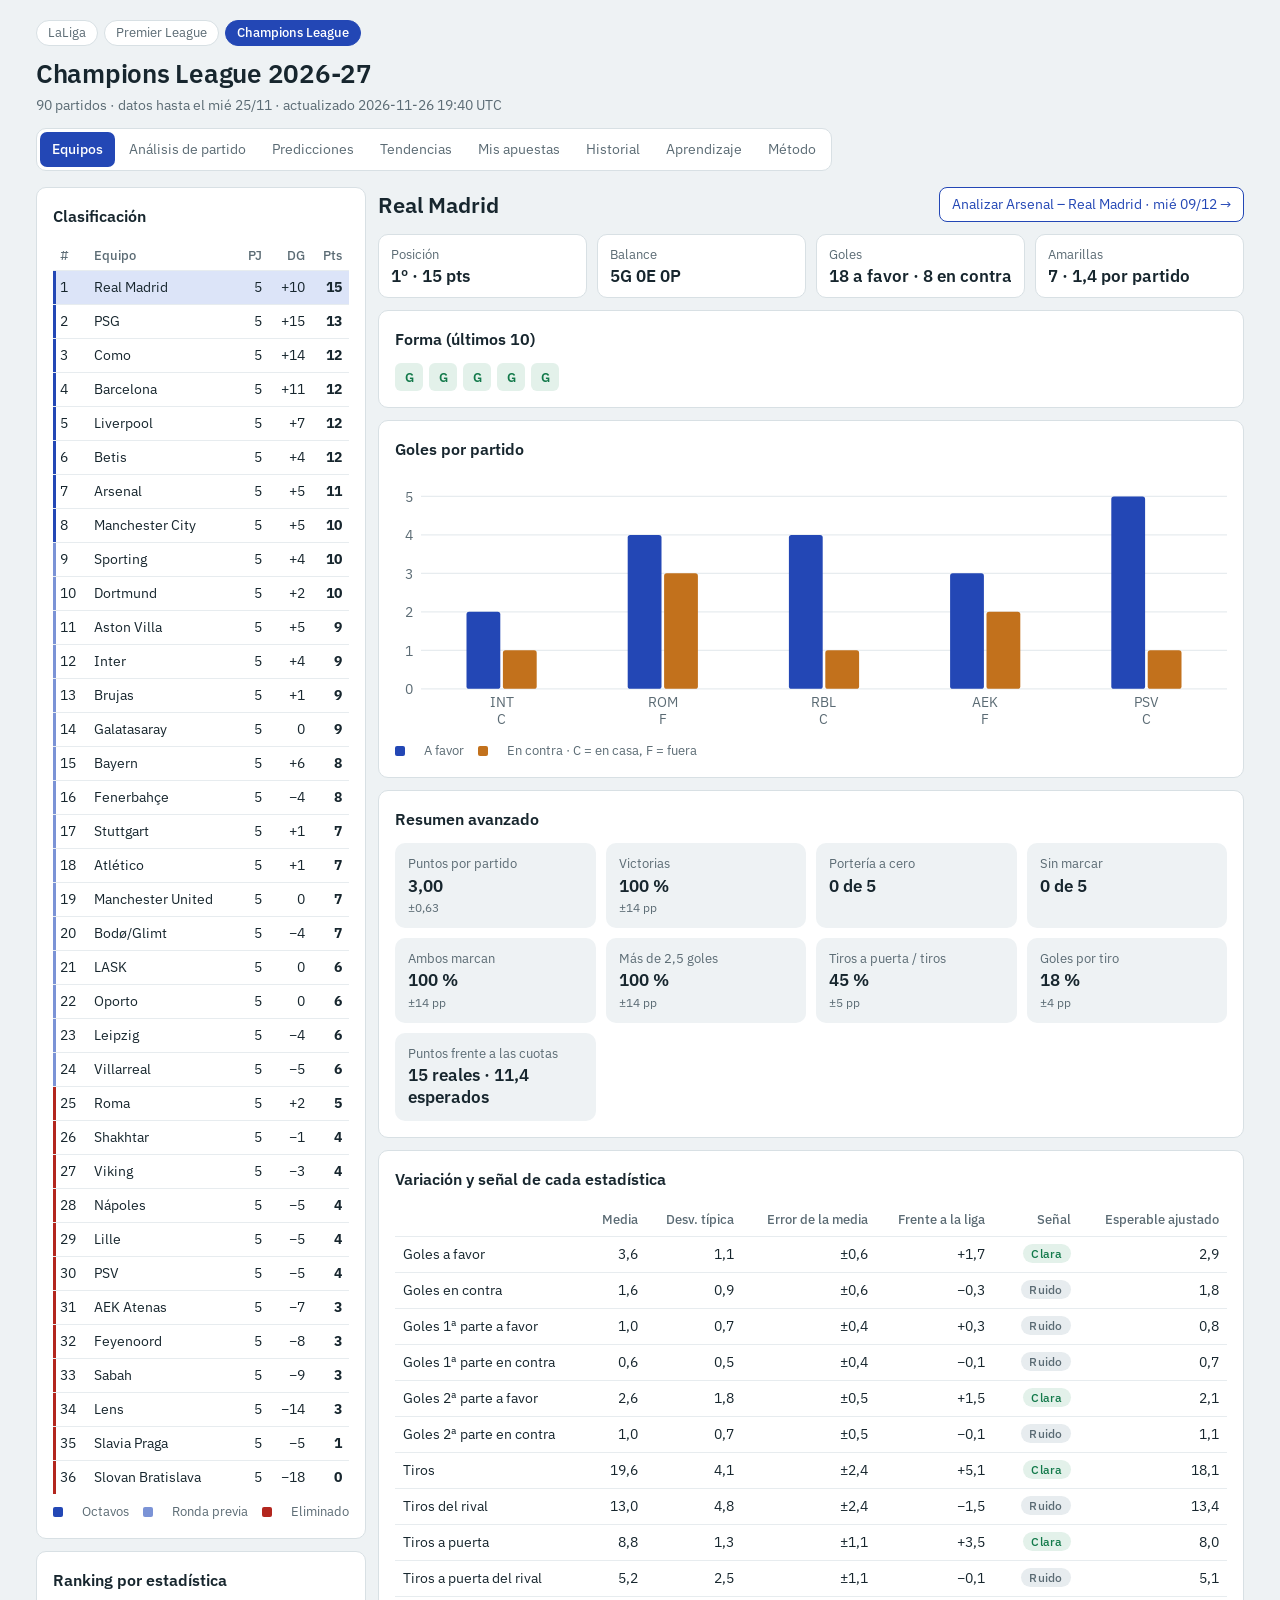
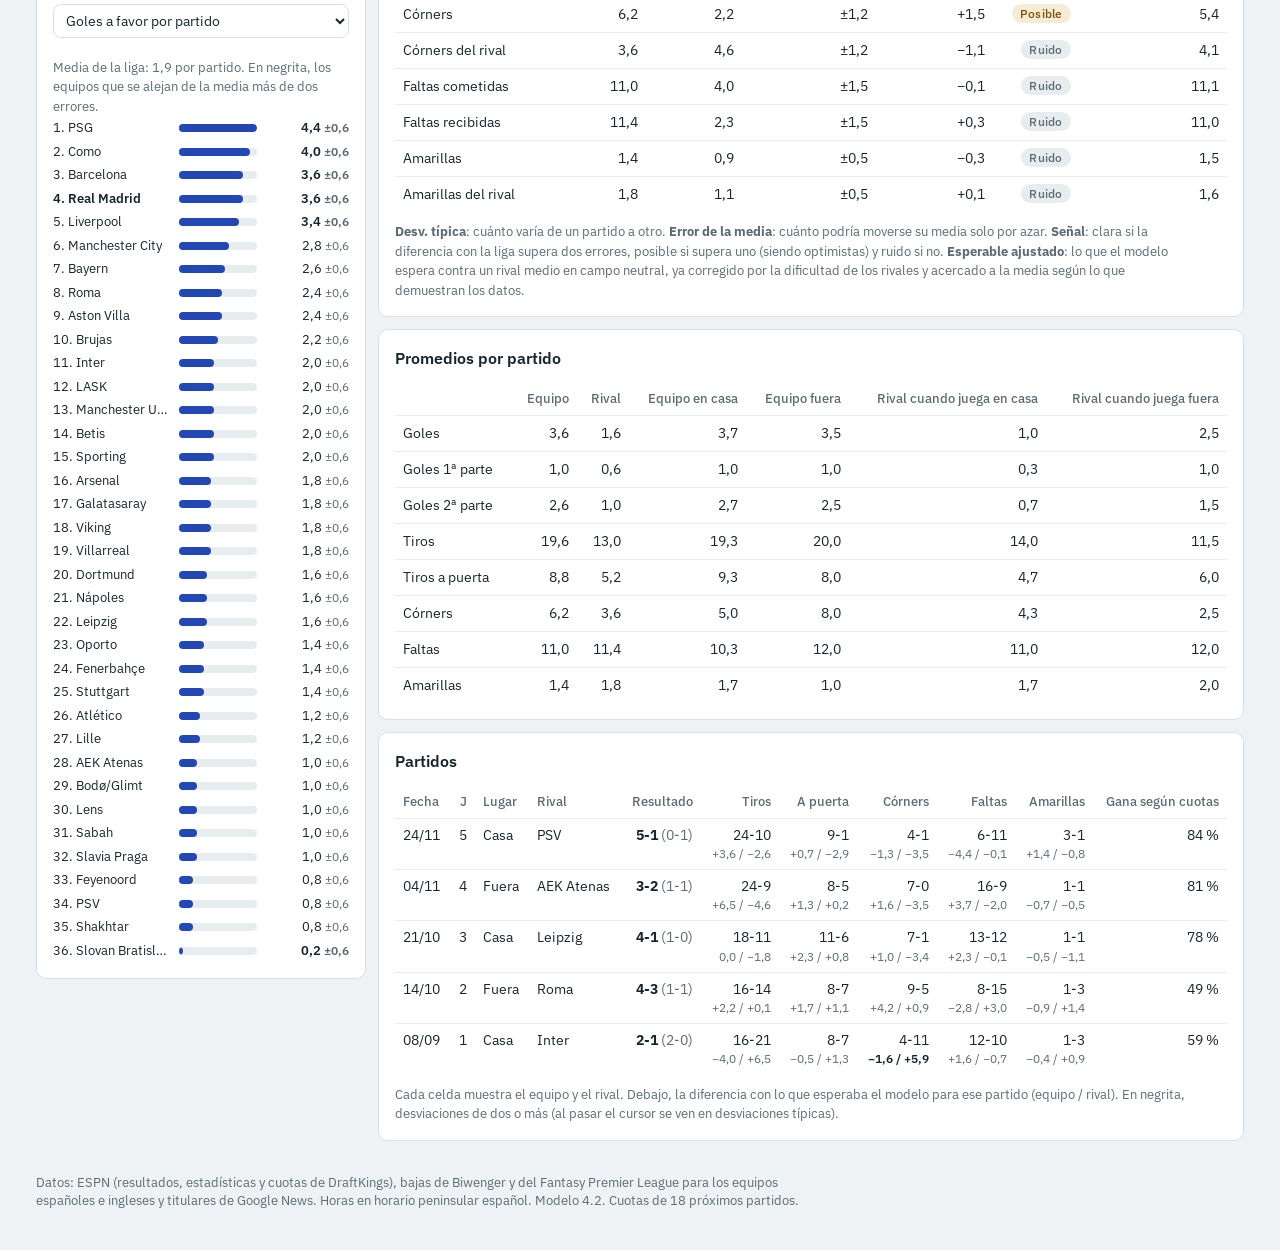
==== commit 98233c4a: "Actualizar datos" ====
--- a/champions.html
+++ b/champions.html
@@ -262,7 +262,7 @@
 </main>
 <footer class="foot" id="foot"></footer>
 </div>
-<script>window.DATA={"meta":{"gen":"2026-11-26 09:40 UTC","today":"2026-11-26","last":"2026-11-25","n":90,"ver":"4.2","fx":17,"pend":54,"sims":5000,"warn":[],"league":"champions","name":"Champions League","title":"Champions League 2026-27","zones":{"ucl":8,"uel":16,"rel":12},"tiebreak":"los empates a puntos se resuelven como en el art. 18 del reglamento de la UEFA: diferencia de goles, goles a favor, goles fuera, victorias, victorias fuera y, después, los puntos, la diferencia de goles y los goles de los rivales de cada uno (los dos últimos criterios, juego limpio y coeficiente, se sustituyen por un sorteo)","cards_note":null,"leagues":[{"key":"laliga","name":"LaLiga","url":"https://jaimedhc.github.io/laliga-dashboard/"},{"key":"premier","name":"Premier League","url":"https://jaimedhc.github.io/laliga-dashboard/premier.html"},{"key":"champions","name":"Champions League","url":"https://jaimedhc.github.io/laliga-dashboard/champions.html"}],"sources":"ESPN (resultados, estadísticas y cuotas de DraftKings), bajas de Biwenger y del Fantasy Premier League para los equipos españoles e ingleses y titulares de Google News","cal_label":"Fecha de ESPN","cal_fallback":"las fechas de ESPN","refs":false,"zone_names":{"ucl":"Octavos","uel":"Ronda previa","rel":"Eliminado","champ":"1.º de la fase liga","top":"Octavos directos","mid":"Top 24","low":"Eliminado"},"data_note":"Los resultados, las estadísticas de cada partido (tiros, córners, faltas, amarillas), las fechas y horas y las cuotas de DraftKings (1X2 y goles) salen de ESPN; football-data no cubre la Champions y ESPN no da el xG, así que el modelo de goles usa solo los goles. Con tan pocos partidos por equipo, las cuotas ayudan a estimar las estadísticas: el modelo aprende cuánto pesar las cuotas, su propia predicción y la media de la competición (pestaña Aprendizaje). Las bajas, dudas y sanciones solo están para los equipos de LaLiga y la Premier (Biwenger y el Fantasy oficial); para el resto hay titulares de Google News. GitHub descarga todo cada dos horas y regenera esta página. Solo se usan datos de esta temporada. Las horas están en horario peninsular español. De momento solo se modela la fase liga; las eliminatorias llegarán en febrero.","xg":false,"odds_src":"DraftKings","mstats":true},"teams":["AEK Athens","AS Roma","Arsenal","Aston Villa","Atlético Madrid","Barcelona","Bayern Munich","Bodo/Glimt","Borussia Dortmund","Club Brugge","Como","FC Porto","Fenerbahce","Feyenoord Rotterdam","Galatasaray","Internazionale","LASK Linz","Lens","Lille","Liverpool","Manchester City","Manchester United","Napoli","PSV Eindhoven","Paris Saint-Germain","RB Leipzig","Real Betis","Real Madrid","Sabah FK","Shakhtar Donetsk","Slavia Prague","Slovan Bratislava","Sporting CP","VfB Stuttgart","Viking FK","Villarreal"],"names":["AEK Atenas","Roma","Arsenal","Aston Villa","Atlético","Barcelona","Bayern","Bodø/Glimt","Dortmund","Brujas","Como","Oporto","Fenerbahçe","Feyenoord","Galatasaray","Inter","LASK","Lens","Lille","Liverpool","Manchester City","Manchester United","Nápoles","PSV","PSG","Leipzig","Betis","Real Madrid","Sabah","Shakhtar","Slavia Praga","Slovan Bratislava","Sporting","Stuttgart","Viking","Villarreal"],"short":["AEK","ROM","ARS","AVL","ATM","BAR","BAY","BOD","BVB","BRU","COM","POR","FEN","FEY","GAL","INT","LAS","LEN","LIL","LIV","MCI","MUN","NAP","PSV","PSG","RBL","BET","RMA","SAB","SHA","SLA","SLO","SCP","STU","VIK","VIL"],"M":[["2026-09-08","18:45",1,0,16,1,0,1,0,null,null,18,11,4,3,7,3,7,15,1,2,1.741,4.0,4.4,null,null,null],["2026-09-08","18:45",1,9,3,2,3,1,3,null,null,14,21,7,9,4,5,17,14,3,3,2.5,3.55,2.75,1.645,2.25,null],["2026-09-08","21:00",1,8,35,3,2,0,0,null,null,18,13,6,6,9,7,15,10,1,3,1.769,4.0,4.2,null,null,null],["2026-09-08","21:00",1,11,20,0,2,0,0,null,null,5,20,0,10,2,5,10,17,1,3,5.0,4.1,1.667,1.667,2.2,null],["2026-09-08","21:00",1,18,26,2,3,2,1,null,null,6,20,2,5,5,5,11,13,1,3,2.15,3.5,3.35,1.741,2.1,null],["2026-09-08","21:00",1,27,15,2,1,2,0,null,null,16,21,8,7,4,11,12,10,1,3,1.606,4.4,5.0,null,null,null],["2026-09-09","18:45",1,5,13,5,1,2,0,null,null,24,4,9,2,4,1,10,12,1,1,1.071,13.0,26.0,null,null,null],["2026-09-09","18:45",1,33,34,3,1,3,1,null,null,17,9,3,3,4,5,13,13,0,3,1.211,7.5,12.0,null,null,null],["2026-09-09","21:00",1,19,4,2,1,1,1,null,null,14,9,5,4,7,5,11,10,1,1,1.769,3.9,4.5,1.588,2.35,null],["2026-09-09","21:00",1,22,2,0,1,0,0,null,null,5,26,3,8,0,6,12,11,2,1,5.25,3.85,1.667,2.0,1.833,null],["2026-09-09","21:00",1,24,31,6,1,3,0,null,null,35,9,14,4,7,2,8,6,0,1,1.033,19.0,36.0,null,null,null],["2026-09-09","21:00",1,32,14,3,1,1,1,null,null,8,10,5,3,1,4,13,11,2,3,1.606,4.3,5.0,null,null,null],["2026-09-10","18:45",1,12,1,1,1,0,1,null,null,11,8,5,3,1,3,12,19,4,2,4.0,3.75,1.87,1.571,2.4,null],["2026-09-10","18:45",1,23,29,1,1,0,1,null,null,10,8,2,2,3,3,14,15,3,6,1.488,4.7,6.0,null,null,null],["2026-09-10","21:00",1,6,7,5,0,0,0,null,null,25,3,12,0,6,3,5,8,0,1,1.071,14.0,26.0,null,null,null],["2026-09-10","21:00",1,10,25,4,1,2,0,null,null,14,14,6,4,1,5,9,10,2,3,1.667,4.2,4.7,null,null,null],["2026-09-10","21:00",1,21,28,4,0,3,0,null,null,21,11,10,0,7,2,12,13,1,1,1.071,13.0,29.0,null,null,null],["2026-09-10","21:00",1,30,17,2,3,0,0,null,null,18,26,5,8,6,9,8,8,0,1,2.8,3.5,2.45,null,null,null],["2026-10-13","18:45",2,17,32,0,2,0,1,null,null,21,11,6,5,6,3,8,12,2,0,2.5,3.55,2.75,1.625,2.3,null],["2026-10-13","18:45",2,28,30,2,0,0,0,null,null,13,18,6,8,4,6,15,14,3,2,4.3,3.75,1.833,1.714,2.1,null],["2026-10-13","21:00",2,2,18,3,0,0,0,null,null,16,4,8,0,7,0,13,9,2,1,1.211,6.5,14.0,null,null,null],["2026-10-13","21:00",2,4,21,2,0,1,0,null,null,11,9,5,4,2,5,11,13,1,1,1.8,3.85,4.3,1.667,2.2,null],["2026-10-13","21:00",2,14,5,1,4,1,1,null,null,5,22,3,11,1,6,12,10,2,0,8.0,6.0,1.312,null,null,null],["2026-10-13","21:00",2,15,9,3,4,1,1,null,null,30,18,12,8,4,4,6,13,2,4,1.235,7.0,11.0,null,null,null],["2026-10-13","21:00",2,25,23,1,0,0,0,null,null,19,11,7,5,6,13,13,12,1,2,1.571,5.0,4.8,null,null,null],["2026-10-13","21:00",2,34,6,3,3,2,0,null,null,8,25,5,8,7,15,12,8,2,2,13.0,9.5,1.154,null,null,null],["2026-10-13","21:00",2,35,22,3,1,2,1,null,null,17,11,4,3,4,4,8,15,2,3,2.2,3.45,3.3,1.8,2.0,null],["2026-10-14","18:45",2,13,10,3,2,1,1,null,null,13,11,5,5,5,1,19,18,2,3,3.0,3.6,2.25,1.606,2.35,null],["2026-10-14","18:45",2,16,19,3,6,0,3,null,null,12,26,4,9,3,11,7,4,1,0,6.5,4.7,1.465,1.571,2.4,null],["2026-10-14","21:00",2,1,27,3,4,1,1,null,null,14,16,7,8,5,9,15,8,3,1,3.6,3.95,1.952,null,null,null],["2026-10-14","21:00",2,3,12,6,0,3,0,null,null,20,15,11,4,9,7,12,6,0,2,1.625,4.2,5.25,null,null,null],["2026-10-14","21:00",2,7,8,1,0,0,0,null,null,11,9,3,4,4,10,7,8,0,2,2.6,3.8,2.5,null,null,null],["2026-10-14","21:00",2,20,24,2,4,0,3,null,null,27,15,9,10,11,2,10,11,1,1,1.909,4.2,3.45,null,null,null],["2026-10-14","21:00",2,26,11,3,2,0,0,null,null,17,11,7,5,5,1,14,15,4,3,2.15,3.6,3.25,1.69,2.2,null],["2026-10-14","21:00",2,29,0,3,1,1,1,null,null,12,13,4,3,5,2,16,17,1,4,2.8,3.15,2.65,2.1,1.741,null],["2026-10-14","21:00",2,31,33,0,3,0,1,null,null,15,16,1,8,1,8,11,15,1,3,6.5,5.75,1.392,null,null,null],["2026-10-20","18:45",3,12,30,2,2,2,1,null,null,15,15,4,4,3,5,12,15,3,1,1.417,5.25,7.0,null,null,null],["2026-10-20","18:45",3,28,8,1,2,1,1,null,null,13,22,4,9,4,9,8,12,4,0,9.5,6.0,1.286,null,null,null],["2026-10-20","21:00",3,1,31,4,0,2,0,null,null,26,1,10,0,8,1,10,10,0,3,1.111,9.5,23.0,null,null,null],["2026-10-20","21:00",3,11,23,0,1,0,0,null,null,14,18,4,3,2,3,7,9,0,2,1.488,4.7,6.0,1.571,2.4,null],["2026-10-20","21:00",3,19,35,4,3,2,2,null,null,22,14,7,5,8,2,12,10,0,2,1.541,4.5,5.75,null,null,null],["2026-10-20","21:00",3,20,0,5,1,2,0,null,null,17,11,7,3,8,3,6,10,1,0,1.154,9.0,15.0,null,null,null],["2026-10-20","21:00",3,22,7,4,3,2,1,null,null,17,15,8,6,2,5,7,5,3,0,1.667,4.1,4.8,null,null,null],["2026-10-20","21:00",3,24,5,4,2,1,0,null,null,22,18,14,5,2,3,11,10,0,1,2.35,4.4,2.55,null,null,null],["2026-10-20","21:00",3,33,4,1,1,1,0,null,null,18,10,5,3,9,4,15,7,1,0,3.2,3.85,2.1,null,null,null],["2026-10-21","18:45",3,10,21,4,1,1,0,null,null,11,13,8,4,1,4,10,11,1,3,2.4,3.75,2.75,null,null,null],["2026-10-21","18:45",3,18,14,2,4,2,2,null,null,15,10,5,4,3,3,9,10,3,1,2.55,3.5,2.7,1.667,2.25,null],["2026-10-21","21:00",3,3,34,3,1,2,0,null,null,21,10,10,3,8,6,7,14,0,0,1.211,7.5,11.0,null,null,null],["2026-10-21","21:00",3,6,2,2,2,1,1,null,null,13,14,5,5,3,5,15,6,0,2,2.35,3.7,2.85,1.625,2.3,null],["2026-10-21","21:00",3,9,17,3,0,1,0,null,null,11,19,5,7,1,5,6,10,2,2,1.69,4.3,4.4,null,null,null],["2026-10-21","21:00",3,15,29,1,0,0,0,null,null,13,12,5,4,5,4,9,10,2,2,1.27,6.5,9.5,null,null,null],["2026-10-21","21:00",3,26,13,1,0,0,0,null,null,23,12,10,2,4,4,8,10,1,2,1.769,4.2,4.1,null,null,null],["2026-10-21","21:00",3,27,25,4,1,1,0,null,null,18,11,11,6,7,1,13,12,1,1,1.222,7.5,10.5,null,null,null],["2026-10-21","21:00",3,32,16,2,3,1,1,null,null,16,11,4,7,7,4,10,22,2,5,1.364,5.75,7.5,null,null,null],["2026-11-03","18:45",4,14,33,2,0,2,0,null,null,13,13,4,5,6,4,13,16,3,5,2.0,4.3,3.2,null,null,null],["2026-11-03","18:45",4,29,32,0,1,0,0,null,null,14,11,4,3,7,2,10,18,1,1,3.35,3.5,2.15,1.87,1.952,null],["2026-11-03","21:00",4,4,6,0,2,0,0,null,null,9,19,3,5,4,4,13,3,1,2,3.25,3.8,2.1,null,null,null],["2026-11-03","21:00",4,5,3,3,0,1,0,null,null,16,9,8,1,4,8,14,9,1,3,1.294,6.5,8.0,null,null,null],["2026-11-03","21:00",4,7,18,0,0,0,0,null,null,4,9,4,2,3,4,12,8,0,1,1.571,4.6,5.0,null,null,null],["2026-11-03","21:00",4,13,15,0,3,0,2,null,null,11,11,2,6,5,4,7,13,1,2,4.2,4.2,1.741,null,null,null],["2026-11-03","21:00",4,16,31,4,0,3,0,null,null,29,7,10,5,8,2,5,9,0,2,1.333,5.75,8.0,null,null,null],["2026-11-03","21:00",4,21,1,3,2,0,2,null,null,15,7,6,4,3,1,11,14,3,3,2.1,4.2,3.05,null,null,null],["2026-11-03","21:00",4,35,24,0,6,0,4,null,null,14,22,2,12,4,8,19,4,4,1,4.2,4.2,1.741,null,null,null],["2026-11-04","18:45",4,0,27,2,3,1,1,null,null,9,24,5,8,0,7,9,16,1,1,13.0,8.0,1.182,null,null,null],["2026-11-04","18:45",4,12,19,3,2,1,1,null,null,17,22,6,6,4,12,13,12,1,1,5.5,4.6,1.541,null,null,null],["2026-11-04","21:00",4,8,26,2,1,0,0,null,null,15,11,6,4,2,5,15,13,4,4,1.513,4.6,6.0,null,null,null],["2026-11-04","21:00",4,11,22,4,1,1,1,null,null,19,11,8,6,6,5,8,11,1,4,2.05,3.5,3.75,1.769,2.05,null],["2026-11-04","21:00",4,17,10,1,9,0,3,null,null,11,18,3,12,5,5,12,11,2,0,3.95,3.95,1.833,null,null,null],["2026-11-04","21:00",4,23,9,1,2,0,1,null,null,27,10,9,3,8,5,8,10,0,3,1.87,4.4,3.5,null,null,null],["2026-11-04","21:00",4,25,20,2,3,0,1,null,null,14,12,6,5,5,3,20,7,4,2,5.0,4.7,1.571,null,null,null],["2026-11-04","21:00",4,30,2,1,2,0,2,null,null,18,12,6,5,4,2,15,10,1,2,14.0,5.75,1.25,1.769,2.05,null],["2026-11-04","21:00",4,34,28,4,1,1,1,null,null,21,16,8,4,10,6,5,9,2,2,1.556,4.7,5.25,null,null,null],["2026-11-24","18:45",5,7,16,1,0,0,0,null,null,9,5,2,0,4,0,5,14,1,1,1.345,6.0,7.5,null,null,null],["2026-11-24","18:45",5,14,3,1,0,0,0,null,null,9,4,2,0,5,1,13,12,2,4,3.4,3.95,2.0,null,null,null],["2026-11-24","21:00",5,2,8,1,1,1,0,null,null,30,13,4,4,8,5,7,13,0,0,1.465,4.6,7.0,1.667,2.2,null],["2026-11-24","21:00",5,10,0,1,0,0,0,null,null,19,7,4,3,2,1,15,17,2,3,1.263,6.5,10.0,null,null,null],["2026-11-24","21:00",5,13,11,0,1,0,1,null,null,21,9,7,3,8,4,10,13,2,4,3.75,3.8,1.952,1.645,2.25,null],["2026-11-24","21:00",5,20,22,2,2,0,0,null,null,18,9,7,3,9,3,9,9,1,0,1.256,6.5,10.5,null,null,null],["2026-11-24","21:00",5,25,17,3,1,2,0,null,null,16,11,7,3,10,4,12,13,2,4,1.385,5.5,7.0,null,null,null],["2026-11-24","21:00",5,27,23,5,1,0,1,null,null,24,10,9,1,4,1,6,11,3,1,1.133,10.0,16.0,null,null,null],["2026-11-24","21:00",5,31,26,0,2,0,1,null,null,12,18,2,6,1,4,12,6,1,1,7.5,5.25,1.385,null,null,null],["2026-11-25","18:45",5,28,5,1,4,0,1,null,null,8,25,3,14,4,6,9,8,1,0,29.0,14.0,1.062,null,null,null],["2026-11-25","18:45",5,30,35,0,1,0,0,null,null,13,7,1,5,13,0,12,15,2,4,2.75,3.55,2.5,1.588,2.35,null],["2026-11-25","21:00",5,4,34,2,0,2,0,null,null,20,9,9,1,6,1,7,9,0,1,1.111,10.0,21.0,null,null,null],["2026-11-25","21:00",5,9,19,0,3,0,1,null,null,17,13,5,4,8,4,9,13,0,0,4.1,4.4,1.741,null,null,null],["2026-11-25","21:00",5,15,33,2,0,0,0,null,null,20,13,5,2,11,6,9,10,2,1,1.4,5.5,6.5,null,null,null],["2026-11-25","21:00",5,18,6,2,1,0,1,null,null,15,12,3,7,3,4,2,11,0,1,5.25,4.0,1.645,1.741,2.05,null],["2026-11-25","21:00",5,24,1,2,2,1,1,null,null,15,13,4,4,3,4,5,18,0,2,1.488,4.8,6.0,null,null,null],["2026-11-25","21:00",5,29,12,0,1,0,0,null,null,8,13,2,5,3,5,12,14,2,1,2.7,3.45,2.6,1.833,2.0,null],["2026-11-25","21:00",5,32,21,2,2,1,0,null,null,11,7,4,2,3,2,18,13,2,1,2.75,3.7,2.45,null,null,null]],"E":[[1.613,1.658,0.818,0.661,null,null,15.855,12.676,4.864,4.052,4.626,3.969,9.576,12.873,1.419,1.835],[2.048,1.935,0.694,1.088,null,null,14.225,16.405,5.57,6.464,4.94,4.991,11.502,10.993,1.706,1.88],[2.049,1.488,0.647,0.622,null,null,17.307,12.311,5.95,3.969,7.761,4.198,11.459,11.158,1.368,2.579],[1.721,2.002,0.584,0.512,null,null,11.622,16.666,4.321,6.888,3.689,5.713,10.938,11.341,1.373,2.196],[1.607,1.752,0.778,0.532,null,null,12.114,13.041,3.502,5.397,3.579,4.224,10.362,11.671,1.475,2.094],[3.117,1.652,0.897,0.563,null,null,19.963,14.476,8.482,5.744,5.586,5.148,10.408,10.716,1.36,2.063],[3.513,1.009,1.084,0.383,null,null,20.629,9.392,9.113,3.444,4.358,3.967,10.931,11.344,1.22,1.715],[1.919,1.525,1.151,0.648,null,null,19.188,11.28,5.78,3.437,6.883,5.178,10.962,11.174,1.363,1.889],[2.861,1.275,1.066,0.654,null,null,18.092,11.291,5.694,4.389,6.548,4.188,10.242,10.479,1.036,1.312],[1.732,1.712,0.718,0.702,null,null,11.167,19.888,4.636,5.876,3.154,5.455,11.315,9.985,1.481,1.561],[4.571,0.796,2.356,0.33,null,null,29.939,10.693,13.131,3.049,5.656,3.148,9.001,11.39,0.963,1.805],[2.059,1.506,0.779,0.788,null,null,12.823,10.088,4.957,3.531,3.633,4.064,12.091,12.072,1.679,2.278],[1.706,1.946,0.622,1.015,null,null,13.512,12.327,4.743,4.932,4.19,4.645,10.232,13.724,1.817,1.838],[1.342,1.058,0.478,0.465,null,null,14.665,10.688,4.175,3.327,4.881,3.986,11.707,11.38,1.502,2.456],[2.683,1.113,0.58,0.425,null,null,19.043,7.79,7.639,2.933,5.728,3.821,9.138,9.598,1.232,1.36],[3.566,1.358,1.105,0.447,null,null,14.418,12.062,6.937,4.71,3.807,4.639,11.106,13.163,1.587,2.369],[2.47,1.151,0.897,0.539,null,null,19.45,9.95,8.016,3.281,5.651,3.307,10.629,11.954,1.332,2.077],[1.796,1.261,0.663,0.418,null,null,16.804,15.078,5.691,5.086,5.928,4.644,10.628,11.287,1.183,2.229],[1.475,1.987,0.438,0.816,null,null,17.992,11.341,5.679,4.526,5.614,3.967,10.882,11.733,1.726,1.507],[1.601,1.238,0.659,0.519,null,null,14.048,17.821,4.664,5.925,4.146,6.428,11.061,11.469,1.85,1.571],[2.145,1.128,0.86,0.579,null,null,18.303,8.903,6.599,2.716,5.197,3.061,10.698,11.0,1.305,1.468],[1.609,1.502,0.832,0.528,null,null,11.849,11.688,5.015,4.15,3.644,4.155,10.993,11.259,1.175,1.733],[1.897,2.612,0.872,0.743,null,null,10.081,15.753,4.0,7.289,3.867,3.793,10.823,11.27,1.58,1.734],[2.202,1.597,0.776,0.636,null,null,23.546,12.56,8.704,4.712,6.081,4.186,9.952,11.026,1.556,2.178],[1.797,1.124,0.567,0.475,null,null,16.681,11.889,5.935,3.823,5.034,5.252,11.125,11.071,1.872,1.92],[2.041,2.21,0.792,0.681,null,null,11.584,19.959,4.246,7.062,5.222,6.644,9.857,9.767,1.391,1.417],[2.245,1.601,0.87,0.813,null,null,17.205,11.516,5.776,4.336,4.682,4.625,10.328,11.423,1.712,2.103],[1.379,2.733,0.494,1.033,null,null,12.85,13.242,4.131,5.998,4.674,2.998,11.748,12.363,1.619,1.984],[2.204,2.592,0.818,1.108,null,null,14.498,17.152,5.141,5.439,4.27,7.113,10.783,9.747,1.335,1.345],[2.428,2.497,1.069,0.643,null,null,13.887,13.775,5.933,6.26,4.13,4.755,12.007,10.774,1.58,1.924],[2.57,1.237,1.367,0.518,null,null,16.24,12.226,6.346,4.247,6.25,4.418,11.53,12.1,1.438,2.028],[1.407,1.472,0.496,0.408,null,null,11.812,13.085,3.823,5.053,4.693,5.438,9.239,10.849,1.204,1.677],[2.497,2.953,0.6,1.319,null,null,19.371,15.141,6.843,7.524,6.265,3.774,10.788,10.676,1.451,1.297],[2.098,1.292,0.534,0.48,null,null,19.872,10.193,7.166,3.599,4.909,3.191,11.111,11.872,2.113,2.105],[1.407,1.114,0.634,0.515,null,null,13.685,10.663,3.985,3.463,4.793,3.196,12.074,12.804,1.631,2.013],[1.057,1.626,0.467,0.984,null,null,12.099,17.951,3.414,5.472,3.554,6.179,10.281,11.408,1.455,1.703],[1.865,1.16,0.779,0.481,null,null,16.053,14.027,5.889,4.267,4.212,5.776,11.143,12.882,1.824,1.598],[1.425,1.635,0.568,0.545,null,null,14.932,17.793,4.102,7.108,4.995,6.823,10.083,11.4,1.777,1.59],[2.882,0.832,1.504,0.339,null,null,20.485,8.224,7.625,2.814,5.641,2.765,11.021,10.32,1.358,1.984],[1.702,1.07,0.566,0.396,null,null,13.678,15.171,4.514,4.409,3.854,5.178,10.243,11.615,1.711,2.142],[3.477,1.614,1.44,0.694,null,null,19.689,11.628,6.248,4.096,8.441,3.833,10.812,11.335,1.093,2.11],[2.701,1.188,0.731,0.564,null,null,18.949,10.149,6.808,3.506,6.196,3.207,11.157,11.925,1.371,1.714],[1.949,1.252,0.766,0.465,null,null,12.95,11.099,5.427,3.775,3.889,4.361,9.72,9.514,1.615,1.276],[3.566,2.465,1.426,0.62,null,null,17.087,18.364,9.305,6.749,4.056,4.551,9.733,11.5,1.075,1.451],[1.574,1.177,0.77,0.613,null,null,14.96,11.42,4.553,3.894,5.475,4.444,11.416,10.919,1.462,1.54],[3.482,1.654,1.133,0.528,null,null,13.84,10.951,6.407,4.239,2.898,3.961,11.82,12.598,1.45,2.126],[1.627,1.664,0.824,0.909,null,null,12.272,9.477,3.875,3.743,3.65,3.928,10.002,11.94,1.608,1.982],[2.649,1.475,1.586,0.585,null,null,19.394,10.318,7.031,3.738,7.045,5.098,9.899,11.922,1.358,1.803],[2.384,1.522,0.543,0.642,null,null,16.422,13.96,6.526,4.566,4.646,4.78,10.637,10.073,1.13,1.663],[2.763,1.211,1.017,0.429,null,null,15.507,19.148,6.649,5.982,4.855,4.899,10.207,10.712,1.492,1.897],[2.015,1.001,0.606,0.499,null,null,16.876,10.484,6.156,3.398,5.612,4.166,11.26,11.371,1.758,2.141],[2.199,1.063,0.732,0.434,null,null,17.443,10.857,6.522,3.419,4.296,3.833,11.178,12.139,1.875,1.987],[3.41,1.397,0.96,0.497,null,null,17.962,12.773,8.725,5.235,6.01,4.405,10.709,12.141,1.487,2.071],[2.17,1.575,0.872,0.597,null,null,15.158,11.585,5.062,4.293,4.949,3.909,10.312,12.49,1.328,2.098],[1.948,1.353,1.011,0.716,null,null,12.768,11.998,3.752,4.259,4.71,4.365,10.86,12.739,1.7,2.401],[1.337,1.499,0.573,0.549,null,null,12.507,10.194,4.221,3.603,4.721,3.42,11.716,13.789,1.864,1.883],[1.576,1.812,0.75,0.456,null,null,11.727,15.561,4.809,5.563,4.482,5.284,9.632,10.172,1.134,1.52],[3.169,1.75,0.792,0.821,null,null,19.008,10.355,8.218,4.717,5.058,4.534,11.076,11.138,1.116,1.893],[1.569,1.269,0.569,0.618,null,null,10.214,10.323,4.239,3.179,4.155,3.774,10.194,9.449,1.067,1.6],[1.326,1.685,0.55,0.688,null,null,14.292,15.324,4.379,5.917,4.839,5.21,10.465,11.238,1.409,2.223],[2.541,0.889,1.092,0.443,null,null,20.284,10.843,6.862,3.363,5.188,3.575,10.356,9.52,1.304,1.706],[2.16,1.861,0.628,0.96,null,null,12.5,10.329,4.888,4.429,4.189,3.366,10.441,13.394,1.64,1.986],[1.903,3.173,0.687,1.668,null,null,15.459,18.255,4.782,8.134,4.323,5.383,11.76,10.581,1.925,1.393],[1.549,2.583,0.715,0.764,null,null,13.605,17.52,4.762,6.749,3.519,5.354,10.953,12.297,1.481,1.653],[1.801,2.599,0.747,1.124,null,null,16.117,15.932,5.344,5.374,4.633,6.668,10.318,12.082,1.434,1.293],[1.864,1.571,0.514,0.463,null,null,15.355,15.082,5.566,4.867,5.157,4.771,11.897,10.578,1.545,2.363],[1.896,1.452,0.656,0.595,null,null,16.34,12.66,5.406,5.077,4.631,3.755,9.735,11.641,1.351,2.596],[1.497,3.326,0.419,1.107,null,null,16.536,13.302,5.235,6.457,5.243,3.42,11.24,11.117,1.803,1.586],[1.466,1.688,0.612,0.593,null,null,20.461,12.804,5.903,4.612,5.289,4.005,10.347,11.035,1.33,2.498],[1.817,2.103,0.585,0.615,null,null,14.173,13.061,5.682,5.972,4.818,5.795,11.881,10.811,1.502,1.968],[1.29,1.66,0.445,0.712,null,null,13.784,16.328,4.369,5.575,4.552,4.448,12.046,11.219,1.203,1.937],[2.327,1.241,1.003,0.662,null,null,17.744,14.18,6.846,4.048,6.522,5.144,10.263,10.517,1.311,1.815],[1.545,1.65,0.601,0.596,null,null,12.332,11.404,4.185,4.382,5.011,3.789,8.585,10.926,1.074,1.83],[1.885,1.867,0.914,0.986,null,null,11.68,12.127,4.08,5.181,4.637,4.467,11.587,11.504,1.622,2.391],[1.924,1.308,0.749,0.383,null,null,21.167,11.284,5.952,4.317,5.87,4.41,9.696,12.629,1.473,1.538],[3.517,1.156,1.075,0.527,null,null,17.152,10.534,6.514,3.529,3.716,3.383,12.089,12.525,1.396,2.14],[1.381,1.35,0.489,0.607,null,null,16.409,11.088,5.196,4.101,5.132,3.412,11.296,11.723,1.719,2.041],[2.946,1.49,0.76,0.643,null,null,21.559,9.551,8.265,4.011,6.784,3.243,9.475,11.526,1.291,1.958],[2.259,1.209,0.795,0.407,null,null,16.565,13.569,7.047,4.702,5.571,5.33,10.855,10.867,1.412,2.167],[3.294,1.1,0.837,0.444,null,null,20.351,12.58,8.304,3.896,5.345,4.478,10.417,11.142,1.56,1.763],[1.085,1.965,0.457,0.69,null,null,11.043,19.93,3.613,6.703,2.819,5.293,10.964,10.32,1.566,1.889],[1.391,2.947,0.511,0.91,null,null,11.261,21.976,4.003,10.213,3.973,5.392,10.636,10.607,1.586,1.295],[1.552,1.671,0.616,0.723,null,null,17.335,11.582,4.96,4.514,7.312,3.484,11.528,12.24,1.351,2.685],[1.735,1.415,1.021,0.59,null,null,16.886,10.662,6.188,3.544,5.668,4.795,9.672,10.872,1.026,1.707],[2.292,2.548,0.818,1.092,null,null,15.375,19.628,5.774,6.646,4.728,5.833,10.346,10.921,1.524,1.337],[2.045,1.28,0.68,0.7,null,null,18.826,12.783,5.957,4.061,6.728,4.932,10.118,12.002,1.686,1.972],[1.61,2.173,0.796,0.549,null,null,11.177,14.901,3.366,6.535,4.154,5.214,9.042,10.898,1.275,1.553],[3.754,1.738,1.468,0.747,null,null,17.94,13.087,8.733,4.526,4.21,4.363,9.294,13.247,1.249,2.024],[1.457,1.259,0.707,0.511,null,null,13.178,11.981,4.365,4.036,5.159,3.743,12.096,12.62,1.568,2.216],[2.08,1.63,0.835,0.551,null,null,11.799,11.914,4.491,4.598,3.362,4.241,12.474,12.196,1.378,2.035]],"fx":[[6,"2026-12-08","18:45",34,13,4,2.6,3.85,2.35,null,null,0.5,1.541,2.2,null,null,null],[6,"2026-12-08","18:45",35,28,4,1.2,7.5,10.0,null,null,-2.5,2.1,1.588,null,null,null],[6,"2026-12-08","21:00",0,14,4,2.5,3.5,2.6,null,null,-0.5,2.3,1.488,null,null,null],[6,"2026-12-08","21:00",1,32,4,1.571,4.4,4.9,null,null,-0.5,1.526,2.25,null,null,null],[6,"2026-12-08","21:00",3,24,4,null,null,null,null,null,null,null,null,null,null,null],[6,"2026-12-08","21:00",5,20,4,1.769,4.5,3.5,null,null,-0.5,1.69,1.952,null,null,null],[6,"2026-12-08","21:00",6,30,4,1.154,8.5,12.0,null,null,-2.5,1.909,1.741,null,null,null],[6,"2026-12-08","21:00",21,25,4,1.714,4.4,3.85,null,null,-0.5,1.625,2.05,null,null,null],[6,"2026-12-08","21:00",22,9,4,1.769,4.2,3.8,null,null,-0.5,1.667,1.952,null,null,null],[6,"2026-12-09","18:45",26,10,4,2.65,3.7,2.4,null,null,0.5,1.526,2.25,null,null,null],[6,"2026-12-09","18:45",31,29,4,4.0,3.85,1.769,1.571,2.25,0.5,1.909,1.714,null,null,null],[6,"2026-12-09","21:00",2,27,4,1.952,3.8,3.4,null,null,-0.5,1.87,1.769,null,null,null],[6,"2026-12-09","21:00",8,15,4,2.5,3.7,2.5,null,null,-0.5,2.3,1.488,null,null,null],[6,"2026-12-09","21:00",16,12,4,2.7,3.7,2.35,null,null,0.5,1.541,2.2,null,null,null],[6,"2026-12-09","21:00",17,7,4,2.25,3.8,2.75,null,null,-0.5,2.1,1.588,null,null,null],[6,"2026-12-09","21:00",19,11,4,1.476,4.6,5.75,null,null,-1.5,2.1,1.588,null,null,null],[6,"2026-12-09","21:00",23,4,4,3.2,4.0,1.952,null,null,0.5,1.769,1.833,null,null,null],[6,"2026-12-09","21:00",33,18,4,1.69,4.2,4.1,null,null,-0.5,1.625,2.05,null,null,null],[7,"2027-01-19","18:45",7,4,4,null,null,null,null,null,null,null,null,null,null,null],[7,"2027-01-19","18:45",14,13,4,null,null,null,null,null,null,null,null,null,null,null],[7,"2027-01-19","21:00",0,1,4,null,null,null,null,null,null,null,null,null,null,null],[7,"2027-01-19","21:00",3,8,4,null,null,null,null,null,null,null,null,null,null,null],[7,"2027-01-19","21:00",11,30,4,null,null,null,null,null,null,null,null,null,null,null],[7,"2027-01-19","21:00",15,19,4,null,null,null,null,null,null,null,null,null,null,null],[7,"2027-01-19","21:00",18,31,4,null,null,null,null,null,null,null,null,null,null,null],[7,"2027-01-19","21:00",27,16,4,null,null,null,null,null,null,null,null,null,null,null],[7,"2027-01-19","21:00",33,9,4,null,null,null,null,null,null,null,null,null,null,null],[7,"2027-01-20","18:45",12,35,4,null,null,null,null,null,null,null,null,null,null,null],[7,"2027-01-20","18:45",28,22,4,null,null,null,null,null,null,null,null,null,null,null],[7,"2027-01-20","21:00",10,24,4,null,null,null,null,null,null,null,null,null,null,null],[7,"2027-01-20","21:00",17,20,4,null,null,null,null,null,null,null,null,null,null,null],[7,"2027-01-20","21:00",21,6,4,null,null,null,null,null,null,null,null,null,null,null],[7,"2027-01-20","21:00",25,29,4,null,null,null,null,null,null,null,null,null,null,null],[7,"2027-01-20","21:00",26,2,4,null,null,null,null,null,null,null,null,null,null,null],[7,"2027-01-20","21:00",32,5,4,null,null,null,null,null,null,null,null,null,null,null],[7,"2027-01-20","21:00",34,23,4,null,null,null,null,null,null,null,null,null,null,null],[8,"2027-01-27","21:00",1,18,4,null,null,null,null,null,null,null,null,null,null,null],[8,"2027-01-27","21:00",2,28,4,null,null,null,null,null,null,null,null,null,null,null],[8,"2027-01-27","21:00",4,12,4,null,null,null,null,null,null,null,null,null,null,null],[8,"2027-01-27","21:00",5,10,4,null,null,null,null,null,null,null,null,null,null,null],[8,"2027-01-27","21:00",6,26,4,null,null,null,null,null,null,null,null,null,null,null],[8,"2027-01-27","21:00",8,0,4,null,null,null,null,null,null,null,null,null,null,null],[8,"2027-01-27","21:00",9,7,4,null,null,null,null,null,null,null,null,null,null,null],[8,"2027-01-27","21:00",13,25,4,null,null,null,null,null,null,null,null,null,null,null],[8,"2027-01-27","21:00",16,11,4,null,null,null,null,null,null,null,null,null,null,null],[8,"2027-01-27","21:00",19,17,4,null,null,null,null,null,null,null,null,null,null,null],[8,"2027-01-27","21:00",20,32,4,null,null,null,null,null,null,null,null,null,null,null],[8,"2027-01-27","21:00",22,34,4,null,null,null,null,null,null,null,null,null,null,null],[8,"2027-01-27","21:00",23,33,4,null,null,null,null,null,null,null,null,null,null,null],[8,"2027-01-27","21:00",24,14,4,null,null,null,null,null,null,null,null,null,null,null],[8,"2027-01-27","21:00",29,27,4,null,null,null,null,null,null,null,null,null,null,null],[8,"2027-01-27","21:00",30,3,4,null,null,null,null,null,null,null,null,null,null,null],[8,"2027-01-27","21:00",31,15,4,null,null,null,null,null,null,null,null,null,null,null],[8,"2027-01-27","21:00",35,21,4,null,null,null,null,null,null,null,null,null,null,null]],"table":[{"pos":1,"pj":5,"w":5,"d":0,"l":0,"gf":18,"ga":8,"pts":15,"xn":0,"form":"WWWWW","t":27,"xpts":0.0},{"pos":2,"pj":5,"w":4,"d":1,"l":0,"gf":22,"ga":7,"pts":13,"xn":0,"form":"WWWWD","t":24,"xpts":0.0},{"pos":3,"pj":5,"w":4,"d":0,"l":1,"gf":20,"ga":6,"pts":12,"xn":0,"form":"WLWWW","t":10,"xpts":0.0},{"pos":4,"pj":5,"w":4,"d":0,"l":1,"gf":18,"ga":7,"pts":12,"xn":0,"form":"WWLWW","t":5,"xpts":0.0},{"pos":5,"pj":5,"w":4,"d":0,"l":1,"gf":17,"ga":10,"pts":12,"xn":0,"form":"WWWLW","t":19,"xpts":0.0},{"pos":6,"pj":5,"w":4,"d":0,"l":1,"gf":10,"ga":6,"pts":12,"xn":0,"form":"WWWLW","t":26,"xpts":0.0},{"pos":7,"pj":5,"w":3,"d":2,"l":0,"gf":9,"ga":4,"pts":11,"xn":0,"form":"WWDWD","t":2,"xpts":0.0},{"pos":8,"pj":5,"w":3,"d":1,"l":1,"gf":14,"ga":9,"pts":10,"xn":0,"form":"WLWWD","t":20,"xpts":0.0},{"pos":9,"pj":5,"w":3,"d":1,"l":1,"gf":10,"ga":6,"pts":10,"xn":0,"form":"WWLWD","t":32,"xpts":0.0},{"pos":10,"pj":5,"w":3,"d":1,"l":1,"gf":8,"ga":6,"pts":10,"xn":0,"form":"WLWWD","t":8,"xpts":0.0},{"pos":11,"pj":5,"w":3,"d":0,"l":2,"gf":12,"ga":7,"pts":9,"xn":0,"form":"WWWLL","t":3,"xpts":0.0},{"pos":12,"pj":5,"w":3,"d":0,"l":2,"gf":10,"ga":6,"pts":9,"xn":0,"form":"LLWWW","t":15,"xpts":0.0},{"pos":13,"pj":5,"w":3,"d":0,"l":2,"gf":11,"ga":10,"pts":9,"xn":0,"form":"LWWWL","t":9,"xpts":0.0},{"pos":14,"pj":5,"w":3,"d":0,"l":2,"gf":9,"ga":9,"pts":9,"xn":0,"form":"LLWWW","t":14,"xpts":0.0},{"pos":15,"pj":5,"w":2,"d":2,"l":1,"gf":13,"ga":7,"pts":8,"xn":0,"form":"WDDWL","t":6,"xpts":0.0},{"pos":16,"pj":5,"w":2,"d":2,"l":1,"gf":7,"ga":11,"pts":8,"xn":0,"form":"DLDWW","t":12,"xpts":0.0},{"pos":17,"pj":5,"w":2,"d":1,"l":2,"gf":7,"ga":6,"pts":7,"xn":0,"form":"WWDLL","t":33,"xpts":0.0},{"pos":18,"pj":5,"w":2,"d":1,"l":2,"gf":6,"ga":5,"pts":7,"xn":0,"form":"LWDLW","t":4,"xpts":0.0},{"pos":19,"pj":5,"w":2,"d":1,"l":2,"gf":10,"ga":10,"pts":7,"xn":0,"form":"WLLWD","t":21,"xpts":0.0},{"pos":20,"pj":5,"w":2,"d":1,"l":2,"gf":5,"ga":9,"pts":7,"xn":0,"form":"LWLDW","t":7,"xpts":0.0},{"pos":21,"pj":5,"w":2,"d":0,"l":3,"gf":10,"ga":10,"pts":6,"xn":0,"form":"LLWWL","t":16,"xpts":0.0},{"pos":22,"pj":5,"w":2,"d":0,"l":3,"gf":7,"ga":7,"pts":6,"xn":0,"form":"LLLWW","t":11,"xpts":0.0},{"pos":23,"pj":5,"w":2,"d":0,"l":3,"gf":8,"ga":12,"pts":6,"xn":0,"form":"LWLLW","t":25,"xpts":0.0},{"pos":24,"pj":5,"w":2,"d":0,"l":3,"gf":9,"ga":14,"pts":6,"xn":0,"form":"LWLLW","t":35,"xpts":0.0},{"pos":25,"pj":5,"w":1,"d":2,"l":2,"gf":12,"ga":10,"pts":5,"xn":0,"form":"DLWLD","t":1,"xpts":0.0},{"pos":26,"pj":5,"w":1,"d":1,"l":3,"gf":4,"ga":5,"pts":4,"xn":0,"form":"DWLLL","t":29,"xpts":0.0},{"pos":27,"pj":5,"w":1,"d":1,"l":3,"gf":9,"ga":12,"pts":4,"xn":0,"form":"LDLWL","t":34,"xpts":0.0},{"pos":28,"pj":5,"w":1,"d":1,"l":3,"gf":8,"ga":13,"pts":4,"xn":0,"form":"LLWLD","t":22,"xpts":0.0},{"pos":29,"pj":5,"w":1,"d":1,"l":3,"gf":6,"ga":11,"pts":4,"xn":0,"form":"LLLDW","t":18,"xpts":0.0},{"pos":30,"pj":5,"w":1,"d":1,"l":3,"gf":4,"ga":9,"pts":4,"xn":0,"form":"DLWLL","t":23,"xpts":0.0},{"pos":31,"pj":5,"w":1,"d":0,"l":4,"gf":5,"ga":12,"pts":3,"xn":0,"form":"WLLLL","t":0,"xpts":0.0},{"pos":32,"pj":5,"w":1,"d":0,"l":4,"gf":4,"ga":12,"pts":3,"xn":0,"form":"LWLLL","t":13,"xpts":0.0},{"pos":33,"pj":5,"w":1,"d":0,"l":4,"gf":5,"ga":14,"pts":3,"xn":0,"form":"LWLLL","t":28,"xpts":0.0},{"pos":34,"pj":5,"w":1,"d":0,"l":4,"gf":5,"ga":19,"pts":3,"xn":0,"form":"WLLLL","t":17,"xpts":0.0},{"pos":35,"pj":5,"w":0,"d":1,"l":4,"gf":5,"ga":10,"pts":1,"xn":0,"form":"LLDLL","t":30,"xpts":0.0},{"pos":36,"pj":5,"w":0,"d":0,"l":5,"gf":1,"ga":19,"pts":0,"xn":0,"form":"LLLLL","t":31,"xpts":0.0}],"gm":{"mu":0.44059,"eta":0.26405,"vh0":0.00466,"va0":0.00605,"phi":0.8896,"sa":0.38043,"sd":0.16275,"rho":0.15,"w":1.0,"a":[-0.26337,0.18623,0.00601,0.1999,-0.22314,0.53568,0.2828,-0.30675,-0.05345,0.09944,0.54879,-0.15628,-0.14122,-0.35092,0.01625,0.06511,0.06058,-0.26883,-0.20179,0.4752,0.28468,0.09495,-0.0365,-0.34176,0.64761,-0.10215,0.06744,0.50399,-0.29414,-0.36748,-0.33128,-0.59498,0.03339,-0.12221,0.03533,0.01288],"d":[-0.00418,0.02937,0.11878,0.08701,0.12877,0.08078,0.02665,0.00068,0.05615,-0.0197,0.0323,0.03103,-0.03921,-0.01606,0.01603,0.07177,-0.03682,-0.2124,-0.0525,-0.02517,0.00525,0.00569,-0.09118,0.01663,0.07416,-0.01815,0.0282,0.00387,-0.10459,0.06895,-0.06005,-0.16746,0.04708,0.05418,-0.06947,-0.0664],"va":[0.06968,0.05232,0.05888,0.05258,0.0658,0.04266,0.0511,0.06826,0.06146,0.0538,0.03907,0.06306,0.06347,0.0723,0.05912,0.0565,0.0564,0.0695,0.06645,0.04399,0.04836,0.05716,0.0619,0.07263,0.03681,0.06021,0.05655,0.04227,0.06867,0.0717,0.06748,0.08233,0.0558,0.06401,0.05959,0.05904],"vd":[0.01957,0.01997,0.02147,0.0205,0.02081,0.02059,0.02146,0.02088,0.02149,0.02071,0.02189,0.02139,0.02054,0.01974,0.02064,0.02123,0.02098,0.01946,0.02074,0.0208,0.02081,0.02032,0.02039,0.02063,0.0207,0.01977,0.02197,0.02133,0.02012,0.0218,0.02136,0.01886,0.02164,0.02152,0.02053,0.01958],"cx":{"g":{"tf":0.0,"ta":0.0,"s2":1.43939,"pf":1.0,"pa":1.0},"g2":{"tf":0.0,"ta":0.0,"s2":0.86467,"pf":1.0,"pa":1.0}}},"sm":{"g1":{"mu":-0.47846,"eta":0.20049,"vh0":0.01094,"va0":0.01351,"phi":0.79192,"sa":0.41971,"sd":0.27057,"rr":-0.02283,"a":[-0.03033,0.37172,0.07302,0.46903,0.02837,0.18554,-0.17628,-0.33928,-0.32646,0.05252,0.33738,-0.19465,-0.03853,-0.29437,0.3284,-0.06846,0.05147,-0.46028,0.08821,0.47318,-0.04774,-0.02879,0.1016,-0.30629,0.82043,-0.19412,-0.20729,0.19601,-0.20476,-0.19113,-0.37583,-0.44399,0.03259,0.1481,0.08306,0.08794],"d":[-0.01269,0.15858,0.15558,0.14025,0.13148,0.18772,0.03786,0.09037,0.08378,-0.09346,0.13198,0.14235,-0.12184,-0.17316,0.00439,0.02629,-0.10799,-0.24265,-0.05423,-0.02509,0.06479,-0.06541,-0.05108,0.09592,0.18508,-0.04075,0.06171,0.02692,-0.19825,0.15463,-0.06613,-0.31458,0.0883,0.03911,-0.27038,-0.16941],"va":[0.10373,0.08089,0.09704,0.07656,0.09467,0.09161,0.10842,0.1123,0.11325,0.09594,0.07961,0.10719,0.10322,0.11568,0.0881,0.10141,0.09588,0.11987,0.09788,0.0767,0.10265,0.10382,0.09863,0.11477,0.0622,0.10722,0.10635,0.09212,0.10652,0.10742,0.1097,0.12124,0.09489,0.08983,0.09759,0.09786],"vd":[0.05394,0.05455,0.05872,0.0553,0.05566,0.0534,0.05568,0.05744,0.05774,0.05345,0.05985,0.05935,0.05106,0.05293,0.05328,0.05617,0.05402,0.05205,0.05563,0.05443,0.05457,0.05239,0.0555,0.0572,0.05738,0.05507,0.05875,0.05614,0.0539,0.05877,0.05613,0.0454,0.05754,0.05563,0.04975,0.04949],"tf":0.0,"ta":0.0,"s2":0.53917,"pf":1.0,"pa":0.36318,"lam":0.1,"avg":[0.8111,0.6444],"mk":{"h":[0.68,0.249],"a":[0.7573,-0.2144]},"wm":0.0,"wk":1.0},"s":{"mu":2.54626,"eta":0.19851,"vh0":0.0009,"va0":0.00108,"phi":1.28232,"sa":0.19533,"sd":0.16759,"rr":-0.24314,"a":[-0.08348,-0.06292,0.24859,0.01428,-0.12421,0.27589,0.24148,-0.33473,0.06475,-0.01401,0.03112,-0.14645,0.03308,-0.08333,-0.21111,0.17714,-0.07278,0.16893,-0.17229,0.19367,0.13076,-0.04472,-0.14416,0.03673,0.31658,0.05197,0.10813,0.25087,-0.10034,-0.19467,0.06633,-0.26492,-0.12841,0.00359,-0.13654,-0.09483],"d":[-0.06619,0.1743,0.18763,0.07579,0.043,0.22306,0.15865,0.03956,-0.05908,-0.23702,0.10814,-0.13638,-0.02842,-0.00602,0.06514,0.00177,-0.10216,-0.01054,0.08629,-0.00199,0.14544,0.14834,-0.19528,-0.0175,-0.08825,0.10739,0.07809,0.05089,-0.26779,0.09601,0.00196,-0.33782,0.0238,-0.0133,-0.20591,-0.04161],"va":[0.01358,0.01236,0.0104,0.01186,0.01325,0.00991,0.01073,0.01476,0.01183,0.01232,0.01215,0.01328,0.01239,0.01316,0.01462,0.01045,0.01232,0.01106,0.01451,0.01033,0.01041,0.01281,0.01402,0.01183,0.00972,0.01211,0.01078,0.01041,0.01309,0.01362,0.01131,0.01482,0.01351,0.01161,0.01347,0.0126],"vd":[0.01021,0.01149,0.01196,0.01134,0.011,0.01235,0.01258,0.0114,0.0106,0.00885,0.01181,0.01014,0.01093,0.01039,0.01159,0.01108,0.01096,0.01076,0.01149,0.01119,0.01206,0.0124,0.00973,0.0107,0.01046,0.011,0.01219,0.01135,0.00913,0.01165,0.0108,0.00831,0.01168,0.01144,0.00948,0.00988],"tf":0.0,"ta":0.0,"s2":13.50452,"pf":0.19403,"pa":1.0,"lam":0.5,"avg":[15.8444,13.1333],"mk":{"h":[14.6455,2.2777],"a":[14.3132,-2.2415]},"wm":0.1,"wk":0.7},"st":{"mu":1.52722,"eta":0.19393,"vh0":0.0018,"va0":0.00215,"phi":0.93234,"sa":0.27672,"sd":0.1729,"rr":-0.13998,"a":[-0.17443,0.04553,0.11775,0.10358,-0.02417,0.44503,0.3019,-0.32481,0.08258,0.05612,0.22077,-0.15946,-0.02127,-0.21094,-0.25519,0.20711,-0.05995,0.02597,-0.3809,0.13131,0.26493,0.00889,-0.04003,-0.18118,0.58911,0.11428,0.11055,0.45014,-0.25449,-0.27068,-0.09946,-0.34944,-0.13457,-0.09237,-0.14882,-0.09337],"d":[0.06799,0.14318,0.14723,0.0598,0.11303,0.07965,0.12644,-0.01028,0.05526,-0.23551,0.09175,-0.13759,-0.02309,-0.0435,-0.01418,0.03331,-0.03509,-0.11714,-0.04799,0.02396,0.0982,0.08458,-0.1259,0.05457,0.06288,0.00511,0.08705,-0.01387,-0.35138,0.11076,-0.07328,-0.26475,0.01039,0.14369,-0.12556,0.02026],"va":[0.02887,0.02353,0.02288,0.02224,0.02556,0.01734,0.02049,0.02995,0.02321,0.02361,0.02096,0.02733,0.02559,0.02847,0.0298,0.02088,0.02526,0.02399,0.03236,0.02242,0.01986,0.02449,0.02614,0.02712,0.0158,0.02286,0.02177,0.01839,0.02889,0.02963,0.02494,0.03279,0.02678,0.02568,0.02743,0.0264],"vd":[0.01572,0.0159,0.01735,0.01635,0.01705,0.01646,0.01824,0.01639,0.0173,0.01437,0.01758,0.01556,0.01651,0.01484,0.01643,0.01658,0.01723,0.01515,0.01616,0.01667,0.01658,0.01701,0.01547,0.01611,0.01632,0.0152,0.01832,0.01643,0.01345,0.01772,0.01638,0.01314,0.01742,0.01805,0.01521,0.01533],"tf":0.0,"ta":0.0,"s2":3.78078,"pf":1.0,"pa":1.0,"lam":0.9,"avg":[5.7667,4.8],"mk":{"h":[5.2047,1.0676],"a":[5.4508,-1.2364]},"wm":0.1,"wk":0.7},"c":{"mu":1.48246,"eta":0.09123,"vh0":0.00278,"va0":0.00306,"phi":1.23639,"sa":0.22809,"sd":0.18833,"rr":-0.08235,"a":[-0.20859,-0.04846,0.09522,0.15707,-0.06033,-0.00645,0.18973,-0.12863,0.22893,-0.03021,-0.28936,-0.15983,-0.05058,0.02351,-0.09337,0.26322,-0.13223,0.13838,-0.13621,0.31295,0.22201,-0.0507,-0.19746,0.12366,-0.0457,0.10721,-0.02085,0.16715,-0.06621,-0.03488,0.16938,-0.37495,-0.14094,0.13393,0.09251,-0.14892],"d":[-0.02826,0.09043,0.22749,-0.05378,0.00747,0.12787,0.01334,0.01801,-0.10098,0.0318,0.05522,-0.03821,-0.10185,0.0952,0.14274,0.0206,-0.16651,-0.0366,0.02086,-0.01011,0.10851,0.22031,-0.11886,0.06469,-0.03925,-0.05252,0.16226,0.10699,-0.20889,0.112,0.0853,-0.20479,-0.01311,-0.06938,-0.22148,-0.2465],"va":[0.02965,0.02693,0.02497,0.02422,0.02677,0.02635,0.02411,0.02699,0.02317,0.0266,0.03045,0.02906,0.0275,0.02676,0.02749,0.02353,0.02754,0.02498,0.02945,0.02118,0.02268,0.0269,0.02914,0.02531,0.02639,0.02564,0.02616,0.02433,0.02728,0.02654,0.023,0.0312,0.02869,0.02396,0.02445,0.02792],"vd":[0.021,0.02249,0.02261,0.02095,0.02023,0.02237,0.02157,0.02151,0.02082,0.01996,0.02178,0.02076,0.01951,0.02243,0.02257,0.02111,0.02056,0.0211,0.02147,0.02188,0.02307,0.02404,0.02034,0.02166,0.0215,0.02025,0.02314,0.02187,0.01883,0.02219,0.02216,0.01968,0.02154,0.02079,0.01866,0.01808],"tf":0.0,"ta":0.0,"s2":4.88528,"pf":0.27861,"pa":1.0,"lam":0.7,"avg":[4.9444,4.4889],"mk":{"h":[4.6457,0.5676],"a":[4.9013,-0.7834]},"wm":0.2,"wk":0.4},"f":{"mu":2.42689,"eta":-0.05335,"vh0":0.001,"va0":0.00094,"phi":0.96367,"sa":0.09081,"sd":0.09941,"rr":0.00474,"a":[0.01961,0.11148,-0.04131,-0.00941,-0.03268,-0.02992,-0.07615,-0.08958,0.04214,0.00782,0.03983,-0.01335,0.00519,0.00891,0.0152,-0.05556,0.04926,-0.03527,-0.09598,-0.01596,-0.04043,0.02543,-0.01437,-0.01663,-0.09095,0.06929,-0.00759,0.00349,-0.00221,0.03858,0.04817,-0.03956,0.09374,0.09261,-0.00962,0.04579],"d":[-0.07896,0.05322,-0.06699,-0.06113,0.03112,0.00709,0.07572,0.08497,0.0605,0.02023,-0.08123,-0.04201,-0.0808,-0.04801,-0.02518,0.03441,0.13394,0.05824,-0.03783,0.0448,-0.0321,-0.0564,0.08449,0.03363,-0.04537,0.00592,-0.06062,-0.00044,0.03541,-0.10325,-0.03206,0.08522,-0.04882,0.00369,0.07168,-0.0231],"va":[0.00552,0.00535,0.00572,0.00561,0.00572,0.00559,0.00575,0.00588,0.0055,0.00564,0.0055,0.00562,0.00556,0.00554,0.00553,0.00566,0.00553,0.00561,0.00578,0.00565,0.00565,0.00554,0.00559,0.00558,0.0058,0.00547,0.00561,0.00562,0.00563,0.00549,0.00549,0.00569,0.00544,0.00549,0.00564,0.00555],"vd":[0.0061,0.00649,0.00621,0.00619,0.00636,0.00637,0.00661,0.00653,0.0065,0.00641,0.00607,0.00624,0.00603,0.00622,0.00621,0.00631,0.00663,0.00634,0.0063,0.00639,0.00624,0.00609,0.00658,0.00635,0.00617,0.00634,0.00623,0.00624,0.00634,0.00603,0.00624,0.00644,0.00614,0.00639,0.0065,0.00629],"tf":0.0,"ta":0.0,"s2":9.07428,"pf":1.0,"pa":1.0,"lam":0.9,"avg":[10.7111,11.4222],"mk":{"h":[11.022,-0.5906],"a":[11.3915,0.0584]},"wm":0.0,"wk":1.0},"y":{"mu":0.60877,"eta":-0.23375,"vh0":0.00596,"va0":0.00464,"phi":0.78511,"sa":0.22621,"sd":0.18825,"rr":0.20333,"a":[0.01546,0.08035,-0.06215,0.06883,-0.21096,-0.25259,-0.12245,-0.26348,-0.04754,0.17221,-0.00022,0.0277,0.11128,-0.02972,0.12167,0.11345,0.03959,0.07795,-0.09432,-0.27168,-0.01838,0.0089,0.14871,-0.04349,-0.26323,0.11737,0.17655,-0.06508,0.12542,0.15498,-0.05986,-0.03415,-0.05126,0.07277,-0.00666,0.26404],"d":[0.04109,-0.11066,0.13074,0.0128,0.06764,0.03938,0.03813,0.04423,-0.07442,0.04639,-0.13649,-0.19638,0.08042,-0.07682,-0.19421,0.0027,0.04043,0.14742,0.04641,0.12593,0.08552,0.00307,0.10157,-0.13462,-0.01594,-0.08678,-0.10769,-0.00195,0.09736,-0.0755,-0.11477,0.14921,-0.09273,-0.03389,0.13812,0.01426],"va":[0.03257,0.03254,0.03372,0.03231,0.03647,0.03543,0.03538,0.03682,0.03405,0.03173,0.03363,0.03282,0.03184,0.033,0.03204,0.03188,0.03307,0.0312,0.03448,0.03661,0.03324,0.03243,0.03128,0.03271,0.03683,0.03196,0.03058,0.03366,0.03211,0.0314,0.03529,0.03291,0.03396,0.03239,0.03349,0.02979],"vd":[0.02614,0.02552,0.0271,0.0258,0.02651,0.02617,0.02709,0.02608,0.02489,0.02604,0.02437,0.02385,0.02627,0.02493,0.02456,0.02515,0.02705,0.02677,0.02604,0.02628,0.02617,0.02598,0.02676,0.02434,0.02548,0.0251,0.02546,0.02524,0.02684,0.0249,0.02402,0.02673,0.02442,0.02581,0.02695,0.02665],"tf":0.0,"ta":0.0,"s2":1.16267,"pf":1.0,"pa":0.29353,"lam":0.4,"avg":[1.4556,1.8889],"mk":{"h":[1.5461,-0.1721],"a":[1.8366,0.0994]},"wm":0.4,"wk":0.0}},"sim":[[6.51,3,10,0.0,0.0,0.1312,0.8688,[0.0,0.0,0.0,0.0,0.0,0.0,0.0,0.0,0.0,0.0,0.0,0.0,0.0002,0.003,0.0036,0.0072,0.0098,0.0092,0.005,0.0064,0.0104,0.0138,0.0244,0.0382,0.0446,0.046,0.0444,0.0482,0.0664,0.0948,0.106,0.1146,0.1028,0.1094,0.073,0.0186]],[10.52,8,14,0.0,0.007,0.7276,0.2724,[0.0,0.0,0.0,0.0,0.0,0.0,0.0018,0.0052,0.0212,0.0378,0.055,0.0424,0.0306,0.0254,0.0322,0.0472,0.0652,0.0742,0.0686,0.0542,0.0444,0.0316,0.0402,0.0504,0.0512,0.0506,0.0488,0.0316,0.0224,0.0162,0.0174,0.0206,0.0096,0.0028,0.0012,0.0]],[15.63,12,20,0.0208,0.5236,0.9998,0.0002,[0.0208,0.0458,0.054,0.0672,0.1106,0.102,0.0646,0.0586,0.066,0.0746,0.0682,0.0618,0.0446,0.0282,0.0226,0.0198,0.0214,0.0212,0.0188,0.015,0.0092,0.0036,0.0008,0.0004,0.0002,0.0,0.0,0.0,0.0,0.0,0.0,0.0,0.0,0.0,0.0,0.0]],[13.97,11,18,0.0004,0.3388,0.9806,0.0194,[0.0004,0.0094,0.0366,0.049,0.047,0.0484,0.0714,0.0766,0.0846,0.0724,0.0506,0.047,0.0526,0.052,0.0526,0.0444,0.0448,0.0354,0.0242,0.0174,0.0202,0.0148,0.0142,0.0146,0.0122,0.005,0.0016,0.0006,0.0,0.0,0.0,0.0,0.0,0.0,0.0,0.0]],[11.41,8,14,0.0,0.0656,0.8198,0.1802,[0.0,0.0,0.0002,0.0002,0.0034,0.0138,0.0246,0.0234,0.0188,0.0252,0.0328,0.0552,0.0582,0.057,0.0484,0.0484,0.0348,0.0418,0.0592,0.064,0.068,0.0606,0.0434,0.0384,0.032,0.0314,0.036,0.0348,0.0274,0.0118,0.0056,0.0012,0.0,0.0,0.0,0.0]],[17.66,15,21,0.1152,0.8524,1.0,0.0,[0.1152,0.1722,0.1594,0.1306,0.0942,0.0668,0.0612,0.0528,0.0376,0.028,0.0164,0.0134,0.0114,0.012,0.0098,0.0068,0.006,0.0044,0.0016,0.0,0.0002,0.0,0.0,0.0,0.0,0.0,0.0,0.0,0.0,0.0,0.0,0.0,0.0,0.0,0.0,0.0]],[13.59,11,17,0.0,0.285,0.9752,0.0248,[0.0,0.0004,0.0062,0.0298,0.063,0.0676,0.0574,0.0606,0.078,0.0732,0.085,0.07,0.0442,0.0316,0.0364,0.0416,0.0528,0.046,0.0486,0.0312,0.0162,0.0112,0.0118,0.0124,0.0084,0.0084,0.0048,0.0024,0.0006,0.0002,0.0,0.0,0.0,0.0,0.0,0.0]],[10.54,7,14,0.0,0.027,0.6424,0.3576,[0.0,0.0,0.0,0.0,0.001,0.0034,0.01,0.0126,0.0098,0.0106,0.014,0.0218,0.025,0.0332,0.0462,0.0456,0.0358,0.0298,0.0374,0.0498,0.0562,0.0594,0.0726,0.0682,0.0632,0.0542,0.044,0.0574,0.052,0.042,0.0278,0.0128,0.0038,0.0004,0.0,0.0]],[14.33,11,17,0.0014,0.3464,0.9928,0.0072,[0.0014,0.0076,0.027,0.0316,0.0474,0.067,0.0802,0.0842,0.0606,0.0468,0.0552,0.0584,0.06,0.0568,0.0598,0.0454,0.0342,0.0252,0.0292,0.0314,0.0298,0.0242,0.0206,0.0088,0.006,0.0012,0.0,0.0,0.0,0.0,0.0,0.0,0.0,0.0,0.0,0.0]],[13.67,10,18,0.0,0.2348,0.9496,0.0504,[0.0,0.0006,0.0076,0.0274,0.0444,0.041,0.0536,0.0602,0.0752,0.0796,0.0598,0.046,0.0444,0.0534,0.0512,0.0552,0.055,0.0516,0.0384,0.0248,0.0212,0.0196,0.0214,0.018,0.0232,0.0146,0.01,0.0026,0.0,0.0,0.0,0.0,0.0,0.0,0.0,0.0]],[16.23,13,19,0.064,0.7054,1.0,0.0,[0.064,0.0922,0.1124,0.1072,0.0864,0.0784,0.0802,0.0846,0.0672,0.04,0.0278,0.029,0.0302,0.028,0.025,0.0202,0.0154,0.009,0.0018,0.0008,0.0002,0.0,0.0,0.0,0.0,0.0,0.0,0.0,0.0,0.0,0.0,0.0,0.0,0.0,0.0,0.0]],[9.48,6,12,0.0,0.0084,0.5268,0.4732,[0.0,0.0,0.0,0.0002,0.0002,0.0006,0.0022,0.0052,0.0072,0.008,0.0072,0.0084,0.0142,0.0186,0.028,0.0396,0.0462,0.0412,0.0368,0.0398,0.045,0.0502,0.0542,0.0738,0.0962,0.0794,0.0624,0.053,0.053,0.0448,0.0404,0.0312,0.0102,0.0022,0.0004,0.0]],[11.6,8,15,0.0,0.052,0.7616,0.2384,[0.0,0.0,0.0004,0.0032,0.0118,0.0156,0.0124,0.0086,0.015,0.026,0.0482,0.051,0.0424,0.038,0.0228,0.0328,0.0384,0.0582,0.0678,0.076,0.068,0.0516,0.0376,0.0358,0.0398,0.0542,0.0542,0.0456,0.0302,0.0108,0.003,0.0006,0.0,0.0,0.0,0.0]],[6.06,3,9,0.0,0.0,0.0838,0.9162,[0.0,0.0,0.0,0.0,0.0,0.0,0.0,0.0,0.0,0.0,0.0,0.0,0.0006,0.0006,0.0014,0.003,0.0062,0.0072,0.0054,0.0038,0.0054,0.0098,0.0174,0.023,0.036,0.0382,0.0342,0.0356,0.0518,0.0878,0.107,0.1156,0.1312,0.1408,0.1102,0.0278]],[12.92,10,15,0.0,0.1072,0.922,0.078,[0.0,0.0008,0.0058,0.0092,0.0162,0.0152,0.022,0.038,0.0558,0.0702,0.0578,0.0466,0.0454,0.0448,0.0618,0.0776,0.0814,0.0748,0.0564,0.0332,0.0308,0.0252,0.0284,0.0246,0.03,0.026,0.0118,0.0082,0.0016,0.0004,0.0,0.0,0.0,0.0,0.0,0.0]],[13.61,10,16,0.0,0.2624,0.972,0.028,[0.0,0.0048,0.0194,0.0362,0.0364,0.0458,0.0514,0.0684,0.079,0.0738,0.053,0.0468,0.0598,0.052,0.0574,0.0562,0.0498,0.0424,0.03,0.029,0.0214,0.0186,0.021,0.0194,0.0154,0.0082,0.0034,0.0008,0.0002,0.0,0.0,0.0,0.0,0.0,0.0,0.0]],[10.3,7,13,0.0,0.0166,0.691,0.309,[0.0,0.0,0.0,0.0,0.0,0.0012,0.0048,0.0106,0.0196,0.0158,0.0136,0.015,0.026,0.033,0.0492,0.0586,0.0706,0.055,0.0434,0.044,0.0408,0.0558,0.063,0.071,0.0716,0.0548,0.0462,0.0314,0.033,0.0332,0.0232,0.0134,0.0018,0.0004,0.0,0.0]],[5.77,3,9,0.0,0.0,0.0352,0.9648,[0.0,0.0,0.0,0.0,0.0,0.0,0.0,0.0,0.0,0.0,0.0,0.0,0.0,0.0,0.0002,0.0006,0.0012,0.0038,0.0032,0.002,0.002,0.0026,0.0048,0.0148,0.0228,0.0412,0.0402,0.0244,0.033,0.0546,0.1016,0.123,0.1342,0.154,0.1598,0.076]],[7.73,5,10,0.0,0.0,0.262,0.738,[0.0,0.0,0.0,0.0,0.0,0.0,0.0,0.0,0.0002,0.0002,0.002,0.0036,0.0086,0.0076,0.006,0.007,0.0066,0.0076,0.0174,0.0218,0.0334,0.0466,0.0462,0.0472,0.0362,0.0406,0.0718,0.0974,0.1064,0.1,0.0778,0.0616,0.0622,0.054,0.0238,0.0062]],[18.28,15,21,0.1106,0.9082,1.0,0.0,[0.1106,0.1802,0.1904,0.1782,0.1058,0.0634,0.041,0.0386,0.0318,0.0168,0.0132,0.0068,0.0048,0.005,0.004,0.0028,0.0026,0.0016,0.0012,0.0008,0.0004,0.0,0.0,0.0,0.0,0.0,0.0,0.0,0.0,0.0,0.0,0.0,0.0,0.0,0.0,0.0]],[14.59,11,17,0.0044,0.4304,0.9966,0.0034,[0.0044,0.024,0.0362,0.0322,0.0576,0.095,0.1038,0.0772,0.0504,0.0484,0.0612,0.0762,0.072,0.0522,0.0426,0.0314,0.0208,0.0178,0.0198,0.0248,0.0212,0.0124,0.0092,0.0058,0.0022,0.0008,0.0004,0.0,0.0,0.0,0.0,0.0,0.0,0.0,0.0,0.0]],[11.73,8,16,0.0,0.1,0.854,0.146,[0.0,0.0,0.0002,0.0008,0.0068,0.0272,0.0324,0.0326,0.024,0.0278,0.0388,0.0548,0.0626,0.0626,0.0526,0.0344,0.0344,0.041,0.0526,0.0638,0.0628,0.056,0.046,0.0398,0.0274,0.0248,0.0278,0.0248,0.02,0.013,0.0058,0.0018,0.0002,0.0004,0.0,0.0]],[8.49,5,11,0.0,0.0,0.405,0.595,[0.0,0.0,0.0,0.0,0.0,0.0,0.0,0.0,0.0006,0.002,0.0036,0.011,0.019,0.0214,0.02,0.0148,0.0108,0.0148,0.0256,0.04,0.059,0.057,0.0584,0.047,0.0424,0.044,0.0634,0.0814,0.0852,0.0702,0.0548,0.0488,0.048,0.0384,0.0168,0.0016]],[7.75,5,11,0.0,0.0,0.2778,0.7222,[0.0,0.0,0.0,0.0,0.0,0.0,0.0,0.0,0.0002,0.0002,0.0014,0.0032,0.0056,0.0102,0.0114,0.0106,0.0092,0.0112,0.0164,0.0256,0.029,0.048,0.0478,0.0478,0.0344,0.0458,0.0688,0.0866,0.0938,0.0872,0.0744,0.0778,0.0786,0.0526,0.0208,0.0014]],[18.39,16,22,0.1886,0.9292,1.0,0.0,[0.1886,0.2158,0.1578,0.1042,0.0948,0.09,0.0586,0.0194,0.0162,0.0148,0.0092,0.0124,0.008,0.0062,0.0032,0.0008,0.0,0.0,0.0,0.0,0.0,0.0,0.0,0.0,0.0,0.0,0.0,0.0,0.0,0.0,0.0,0.0,0.0,0.0,0.0,0.0]],[10.12,7,13,0.0,0.0074,0.5868,0.4132,[0.0,0.0,0.0,0.0,0.0,0.0002,0.0018,0.0054,0.0118,0.0178,0.0172,0.0124,0.0146,0.0212,0.0284,0.0452,0.047,0.0594,0.0486,0.0398,0.0338,0.0458,0.0548,0.0816,0.0802,0.0748,0.0516,0.0406,0.0402,0.0412,0.0438,0.0242,0.0118,0.0046,0.0002,0.0]],[15.75,12,19,0.012,0.507,1.0,0.0,[0.012,0.036,0.0556,0.0902,0.1026,0.0636,0.0636,0.0834,0.0716,0.0766,0.0666,0.0466,0.03,0.0288,0.0352,0.04,0.0366,0.0298,0.0182,0.0098,0.0018,0.0014,0.0,0.0,0.0,0.0,0.0,0.0,0.0,0.0,0.0,0.0,0.0,0.0,0.0,0.0]],[20.69,18,24,0.4824,0.9816,1.0,0.0,[0.4824,0.2026,0.1184,0.0828,0.0442,0.0232,0.016,0.012,0.0096,0.0052,0.003,0.0006,0.0,0.0,0.0,0.0,0.0,0.0,0.0,0.0,0.0,0.0,0.0,0.0,0.0,0.0,0.0,0.0,0.0,0.0,0.0,0.0,0.0,0.0,0.0,0.0]],[5.98,3,9,0.0,0.0,0.071,0.929,[0.0,0.0,0.0,0.0,0.0,0.0,0.0,0.0,0.0,0.0,0.0,0.0002,0.0002,0.001,0.0012,0.0028,0.0048,0.0052,0.004,0.0034,0.0032,0.009,0.0132,0.0228,0.0348,0.0444,0.0334,0.031,0.0472,0.0778,0.113,0.1238,0.1172,0.143,0.1288,0.0346]],[7.44,4,11,0.0,0.0,0.2614,0.7386,[0.0,0.0,0.0,0.0,0.0,0.0,0.0,0.0,0.0,0.0008,0.0024,0.0062,0.0116,0.0102,0.0076,0.006,0.005,0.0106,0.0222,0.0316,0.035,0.0446,0.037,0.0306,0.0322,0.0518,0.0804,0.099,0.0874,0.0722,0.0732,0.0716,0.0854,0.0616,0.0212,0.0026]],[3.53,1,7,0.0,0.0,0.0144,0.9856,[0.0,0.0,0.0,0.0,0.0,0.0,0.0,0.0,0.0,0.0,0.0,0.0,0.0,0.0,0.0,0.0,0.0002,0.0006,0.0006,0.0012,0.0048,0.0036,0.0018,0.0016,0.004,0.0106,0.0208,0.0272,0.0292,0.0284,0.0334,0.0626,0.1162,0.1322,0.2472,0.2738]],[2.86,0,6,0.0,0.0,0.0006,0.9994,[0.0,0.0,0.0,0.0,0.0,0.0,0.0,0.0,0.0,0.0,0.0,0.0,0.0,0.0,0.0,0.0,0.0,0.0,0.0,0.0,0.0,0.0,0.0,0.0006,0.003,0.0066,0.006,0.0054,0.0126,0.0208,0.0286,0.0464,0.0498,0.075,0.188,0.5572]],[13.07,10,16,0.0002,0.1982,0.9766,0.0234,[0.0002,0.0076,0.0124,0.019,0.0208,0.0444,0.0508,0.043,0.0354,0.037,0.0528,0.0574,0.0626,0.0716,0.0628,0.0412,0.0378,0.0372,0.0432,0.0484,0.0572,0.0528,0.0498,0.0312,0.0164,0.0068,0.0002,0.0,0.0,0.0,0.0,0.0,0.0,0.0,0.0,0.0]],[11.76,8,16,0.0,0.0892,0.8614,0.1386,[0.0,0.0,0.0,0.0008,0.0054,0.0252,0.0312,0.0266,0.024,0.032,0.0496,0.0564,0.0596,0.0636,0.05,0.0414,0.0414,0.0474,0.058,0.0672,0.0628,0.057,0.0362,0.0256,0.0222,0.0236,0.0244,0.0258,0.023,0.0128,0.0056,0.0012,0.0,0.0,0.0,0.0]],[9.14,6,13,0.0,0.0,0.5404,0.4596,[0.0,0.0,0.0,0.0,0.0,0.0,0.0,0.0,0.001,0.0028,0.0088,0.0194,0.0292,0.0406,0.0262,0.0198,0.0138,0.026,0.0404,0.0598,0.0728,0.0726,0.0652,0.042,0.0448,0.0466,0.068,0.0698,0.0574,0.0464,0.0334,0.0286,0.0298,0.0264,0.0082,0.0002]],[10.8,7,15,0.0,0.0162,0.6806,0.3194,[0.0,0.0,0.0,0.0,0.0,0.001,0.003,0.0122,0.0276,0.0356,0.0256,0.02,0.0218,0.0302,0.0402,0.0516,0.06,0.0594,0.056,0.0392,0.0334,0.0406,0.0586,0.0646,0.067,0.0654,0.041,0.0344,0.026,0.0334,0.0242,0.0186,0.0072,0.0018,0.0004,0.0]]],"bt":{"n":54,"acc":0.5556,"ll":0.9435,"br":0.5623,"nm":54,"llm":0.7898,"brm":0.4527,"accm":0.7222,"llb":0.8502,"llmod":0.9435,"dll":0.1537,"dse":0.0455,"pd":0.1618,"fd":0.1481,"calib":[{"lo":0.0,"hi":0.2,"p":0.15981009861114479,"f":0.14754098360655737,"n":61},{"lo":0.2,"hi":0.4,"p":0.2985642524979977,"f":0.30434782608695654,"n":46},{"lo":0.4,"hi":0.6,"p":0.5070455055514647,"f":0.525,"n":40},{"lo":0.6,"hi":0.8,"p":0.6708644544743564,"f":0.6428571428571429,"n":14},{"lo":0.8,"hi":1.0,"p":0.8437057851126982,"f":1.0,"n":1}],"by_j":[{"n":18,"acc":0.6111,"ll":0.8996,"br":0.5233,"nm":18,"llm":0.8246,"brm":0.4728,"accm":0.6667,"llb":0.8451,"llmod":0.8996,"dll":0.075,"dse":0.0881,"pd":0.1573,"fd":0.1667,"j":3},{"n":18,"acc":0.6667,"ll":0.8685,"br":0.5202,"nm":18,"llm":0.7191,"brm":0.398,"accm":0.8333,"llb":0.7799,"llmod":0.8685,"dll":0.1494,"dse":0.0727,"pd":0.1696,"fd":0.0556,"j":4},{"n":18,"acc":0.3889,"ll":1.0624,"br":0.6433,"nm":18,"llm":0.8258,"brm":0.4872,"accm":0.6667,"llb":0.9256,"llmod":1.0624,"dll":0.2366,"dse":0.0744,"pd":0.1585,"fd":0.2222,"j":5}],"ou":{"n":11,"ll":0.7408586076930913,"llm":0.7217618079144159}},"var":[{"key":"base","name":"Solo goles","chosen":true,"d":0.0,"se":0.0,"n":54,"ll":0.9435,"llm":0.7898,"dll":0.1537,"dse":0.0455,"acc":0.5556,"pd":0.1618,"fd":0.1481},{"key":"reciente","name":"Más peso a lo reciente (vida media 90 días)","chosen":false,"d":0.0104,"se":0.0132,"n":54,"ll":0.9539,"llm":0.7898,"dll":0.1641,"dse":0.0484,"acc":0.5556,"pd":0.1642,"fd":0.1481},{"key":"sin_dc","name":"Sin corrección de empates","chosen":false,"d":0.0036,"se":0.0061,"n":54,"ll":0.9471,"llm":0.7898,"dll":0.1573,"dse":0.0448,"acc":0.5556,"pd":0.1793,"fd":0.1481}],"log":{"n":54,"nreal":0,"all":{"n":54,"acc":0.5556,"ll":0.9435,"br":0.5623,"nm":54,"llm":0.7898,"brm":0.4527,"accm":0.7222,"llb":0.8502,"llmod":0.9435,"dll":0.1537,"dse":0.0455,"pd":0.1618,"fd":0.1481},"real":null,"comb":null,"calib":[{"lo":0.0,"hi":0.2,"p":0.15981475409836068,"f":0.14754098360655737,"n":61},{"lo":0.2,"hi":0.4,"p":0.2985586956521739,"f":0.30434782608695654,"n":46},{"lo":0.4,"hi":0.6,"p":0.5070425000000001,"f":0.525,"n":40},{"lo":0.6,"hi":0.8,"p":0.6708642857142857,"f":0.6428571428571429,"n":14},{"lo":0.8,"hi":1.0,"p":0.8437,"f":1.0,"n":1}],"by_j":[{"n":18,"acc":0.6111,"ll":0.8996,"br":0.5233,"nm":18,"llm":0.8246,"brm":0.4728,"accm":0.6667,"llb":0.8451,"llmod":0.8996,"dll":0.075,"dse":0.0881,"pd":0.1573,"fd":0.1667,"j":3,"real":0},{"n":18,"acc":0.6667,"ll":0.8685,"br":0.5201,"nm":18,"llm":0.7191,"brm":0.398,"accm":0.8333,"llb":0.7799,"llmod":0.8685,"dll":0.1494,"dse":0.0727,"pd":0.1696,"fd":0.0556,"j":4,"real":0},{"n":18,"acc":0.3889,"ll":1.0625,"br":0.6433,"nm":18,"llm":0.8258,"brm":0.4872,"accm":0.6667,"llb":0.9256,"llmod":1.0625,"dll":0.2367,"dse":0.0744,"pd":0.1585,"fd":0.2222,"j":5,"real":0}],"bets":{"n":54,"won":12,"profit":-11.278,"roi":-0.20885185185185187,"se":0.23890195382450352},"betsc":null,"stats":{"g1":{"n":54,"mae":1.0798148148148148,"maeb":0.9514814814814815,"bias":0.3764814814814815},"s":{"n":54,"mae":5.092592592592593,"maeb":4.812407407407408,"bias":1.2596296296296292},"st":{"n":54,"mae":2.8505555555555557,"maeb":2.703888888888889,"bias":1.2464814814814815},"c":{"n":54,"mae":3.0814814814814815,"maeb":2.903888888888889,"bias":0.8559259259259261},"f":{"n":54,"mae":3.9862962962962962,"maeb":4.114629629629629,"bias":1.097037037037037},"y":{"n":54,"mae":1.7159259259259259,"maeb":1.669074074074074,"bias":0.39925925925925926}},"rows":[{"j":5,"d":"2026-11-25","hg":1,"ag":4,"o":2,"bf":true,"made":"2026-11-25","o25":0.7825,"tot":5,"st":{"g1":[1.63,1,1.52],"s":[32.97,33,29.25],"st":[12.62,17,10.75],"c":[9.44,10,9.42],"f":[22.15,17,22.2],"y":[3.28,1,3.47]},"fs":[1,2,0.0721],"bbp":0.6912,"rg":{"g":[4.36,2.1,6.6,5,0.616],"s":[32.97,26.1,39.9,33,0.656],"st":[12.62,8.9,16.3,17,0.728],"c":[9.44,5.8,13.1,10,0.728],"f":[22.15,17.1,27.2,17,0.674],"y":[3.28,1.4,5.1,1,0.717]},"h":28,"a":5,"p":[0.2156,0.146,0.6384],"pc":null,"mk":[0.0329,0.0682,0.8989],"bet":[0,29.0,-1.0],"betc":null},{"j":5,"d":"2026-11-25","hg":0,"ag":1,"o":2,"bf":true,"made":"2026-11-25","o25":0.7156,"tot":1,"st":{"g1":[1.7,0,1.52],"s":[31.96,20,29.25],"st":[10.62,6,10.75],"c":[10.09,13,9.42],"f":[23.13,27,22.2],"y":[3.83,6,3.47]},"fs":[2,1,0.0702],"bbp":0.6776,"rg":{"g":[3.87,1.7,6.0,1,0.763],"s":[31.96,25.2,38.7,20,0.668],"st":[10.62,7.3,13.9,6,0.646],"c":[10.09,6.3,13.9,13,0.646],"f":[23.13,17.9,28.3,27,0.714],"y":[3.83,1.8,5.8,6,0.695]},"h":30,"a":35,"p":[0.4287,0.178,0.3932],"pc":null,"mk":[0.3479,0.2695,0.3827],"bet":[0,2.75,-1.0],"betc":null},{"j":5,"d":"2026-11-25","hg":2,"ag":0,"o":0,"bf":true,"made":"2026-11-25","o25":0.6552,"tot":2,"st":{"g1":[1.64,2,1.52],"s":[27.08,29,29.25],"st":[9.47,10,10.75],"c":[11.61,7,9.42],"f":[21.48,16,22.2],"y":[3.09,1,3.47]},"fs":[2,1,0.0742],"bbp":0.6275,"rg":{"g":[3.49,1.5,5.5,2,0.686],"s":[27.08,21.0,33.2,29,0.714],"st":[9.47,6.4,12.6,10,0.672],"c":[11.61,7.5,15.8,7,0.672],"f":[21.48,16.5,26.4,16,0.687],"y":[3.09,1.3,4.9,1,0.608]},"h":4,"a":34,"p":[0.4252,0.1877,0.3872],"pc":null,"mk":[0.8591,0.0954,0.0455],"bet":[2,21.0,-1.0],"betc":null},{"j":5,"d":"2026-11-25","hg":0,"ag":3,"o":2,"bf":true,"made":"2026-11-25","o25":0.8913,"tot":3,"st":{"g1":[2.32,1,1.52],"s":[37.73,30,29.25],"st":[13.55,9,10.75],"c":[10.8,12,9.42],"f":[21.47,22,22.2],"y":[3.4,0,3.47]},"fs":[3,2,0.0481],"bbp":0.8346,"rg":{"g":[5.55,2.9,8.1,3,0.762],"s":[37.73,30.3,45.2,30,0.685],"st":[13.55,9.8,17.4,9,0.71],"c":[10.8,6.8,14.8,12,0.696],"f":[21.47,16.5,26.4,22,0.687],"y":[3.4,1.5,5.3,0,0.714]},"h":9,"a":19,"p":[0.5046,0.1488,0.3466],"pc":null,"mk":[0.2333,0.2174,0.5494],"bet":[0,4.1,-1.0],"betc":null},{"j":5,"d":"2026-11-25","hg":2,"ag":0,"o":0,"bf":true,"made":"2026-11-25","o25":0.6876,"tot":2,"st":{"g1":[1.79,0,1.52],"s":[31.5,33,29.25],"st":[11.31,7,10.75],"c":[10.56,17,9.42],"f":[22.61,19,22.2],"y":[3.9,3,3.47]},"fs":[2,1,0.0798],"bbp":0.6393,"rg":{"g":[3.69,1.6,5.8,2,0.68],"s":[31.5,24.8,38.2,33,0.706],"st":[11.31,7.9,14.7,7,0.7],"c":[10.56,6.6,14.5,17,0.698],"f":[22.61,17.5,27.7,19,0.673],"y":[3.9,1.9,5.9,3,0.692]},"h":15,"a":33,"p":[0.5344,0.1751,0.2905],"pc":null,"mk":[0.6803,0.1732,0.1465],"bet":[2,6.5,-1.0],"betc":null},{"j":5,"d":"2026-11-25","hg":2,"ag":1,"o":0,"bf":true,"made":"2026-11-25","o25":0.7638,"tot":3,"st":{"g1":[1.63,1,1.52],"s":[26.67,27,29.25],"st":[10.17,10,10.75],"c":[10.13,7,9.42],"f":[21.3,13,22.2],"y":[3.25,1,3.47]},"fs":[1,2,0.0731],"bbp":0.6954,"rg":{"g":[4.21,2.0,6.5,3,0.753],"s":[26.67,20.6,32.7,27,0.68],"st":[10.17,6.9,13.4,10,0.726],"c":[10.13,6.3,14.0,7,0.698],"f":[21.3,16.4,26.2,13,0.687],"y":[3.25,1.4,5.1,1,0.717]},"h":18,"a":6,"p":[0.2662,0.1589,0.5749],"pc":null,"mk":[0.1817,0.2385,0.5799],"bet":[0,5.25,4.25],"betc":null},{"j":5,"d":"2026-11-25","hg":2,"ag":2,"o":1,"bf":true,"made":"2026-11-25","o25":0.9256,"tot":4,"st":{"g1":[2.59,2,1.52],"s":[32.3,28,29.25],"st":[15.95,8,10.75],"c":[9.13,7,9.42],"f":[22.42,23,22.2],"y":[3.65,2,3.47]},"fs":[4,1,0.0516],"bbp":0.7838,"rg":{"g":[6.11,3.5,8.8,4,0.662],"s":[32.3,25.5,39.1,28,0.7],"st":[15.95,11.7,20.2,8,0.716],"c":[9.13,5.5,12.7,7,0.676],"f":[22.42,17.3,27.5,23,0.675],"y":[3.65,1.7,5.6,2,0.705]},"h":24,"a":1,"p":[0.7913,0.092,0.1166],"pc":null,"mk":[0.6418,0.199,0.1592],"bet":[0,1.488,-1.0],"betc":null},{"j":5,"d":"2026-11-25","hg":0,"ag":1,"o":2,"bf":true,"made":"2026-11-25","o25":0.5992,"tot":1,"st":{"g1":[1.53,0,1.52],"s":[26.52,21,29.25],"st":[8.82,7,10.75],"c":[9.44,8,9.42],"f":[24.35,26,22.2],"y":[4.07,3,3.47]},"fs":[1,0,0.0966],"bbp":0.5685,"rg":{"g":[3.2,1.3,5.1,1,0.686],"s":[26.52,20.5,32.5,21,0.684],"st":[8.82,5.9,11.8,7,0.693],"c":[9.44,5.8,13.1,8,0.727],"f":[24.35,19.0,29.7,26,0.701],"y":[4.07,2.0,6.1,3,0.784]},"h":29,"a":12,"p":[0.5123,0.1912,0.2965],"pc":null,"mk":[0.3545,0.2774,0.3681],"bet":[0,2.7,-1.0],"betc":null},{"j":5,"d":"2026-11-25","hg":2,"ag":2,"o":1,"bf":true,"made":"2026-11-25","o25":0.7157,"tot":4,"st":{"g1":[1.6,1,1.52],"s":[25.83,18,29.25],"st":[10.23,6,10.75],"c":[8.3,5,9.42],"f":[23.51,31,22.2],"y":[3.72,3,3.47]},"fs":[2,1,0.0768],"bbp":0.6664,"rg":{"g":[3.86,1.7,6.0,4,0.763],"s":[25.83,19.9,31.8,18,0.693],"st":[10.23,7.0,13.5,6,0.731],"c":[8.3,4.9,11.7,5,0.705],"f":[23.51,18.3,28.7,31,0.662],"y":[3.72,1.8,5.7,3,0.704]},"h":32,"a":21,"p":[0.5237,0.1723,0.3039],"pc":null,"mk":[0.349,0.2594,0.3917],"bet":[0,2.75,-1.0],"betc":null},{"j":5,"d":"2026-11-24","hg":1,"ag":0,"o":0,"bf":true,"made":"2026-11-24","o25":0.7072,"tot":1,"st":{"g1":[1.47,0,1.62],"s":[26.9,14,29.51],"st":[10.39,2,11.17],"c":[9.91,4,9.57],"f":[20.36,19,22.24],"y":[3.13,2,3.46]},"fs":[1,2,0.0735],"bbp":0.6707,"rg":{"g":[3.81,1.7,5.9,1,0.673],"s":[26.9,21.3,32.5,14,0.673],"st":[10.39,7.5,13.2,2,0.707],"c":[9.91,6.3,13.5,4,0.671],"f":[20.36,15.4,25.3,19,0.687],"y":[3.13,1.4,4.9,2,0.612]},"h":7,"a":16,"p":[0.3651,0.1819,0.453],"pc":null,"mk":[0.7125,0.1597,0.1278],"bet":[2,7.5,-1.0],"betc":null},{"j":5,"d":"2026-11-24","hg":1,"ag":0,"o":0,"bf":true,"made":"2026-11-24","o25":0.8069,"tot":1,"st":{"g1":[2.85,0,1.62],"s":[27.52,13,29.51],"st":[11.87,2,11.17],"c":[10.15,6,9.57],"f":[22.8,25,22.24],"y":[3.8,6,3.46]},"fs":[1,2,0.0608],"bbp":0.7584,"rg":{"g":[4.56,2.2,6.9,1,0.614],"s":[27.52,21.8,33.2,13,0.708],"st":[11.87,8.8,15.0,2,0.741],"c":[10.15,6.5,13.8,6,0.667],"f":[22.8,17.5,28.1,25,0.702],"y":[3.8,1.8,5.8,6,0.708]},"h":14,"a":3,"p":[0.3877,0.167,0.4453],"pc":null,"mk":[0.2808,0.2417,0.4774],"bet":[0,3.4,2.4],"betc":null},{"j":5,"d":"2026-11-24","hg":1,"ag":1,"o":1,"bf":true,"made":"2026-11-24","o25":0.6754,"tot":2,"st":{"g1":[1.26,1,1.62],"s":[27.81,43,29.51],"st":[11.32,8,11.17],"c":[9.88,13,9.57],"f":[22.55,20,22.24],"y":[3.56,0,3.46]},"fs":[2,1,0.0825],"bbp":0.6186,"rg":{"g":[3.61,1.6,5.7,2,0.682],"s":[27.81,22.0,33.6,43,0.703],"st":[11.32,8.3,14.3,8,0.68],"c":[9.88,6.3,13.5,13,0.671],"f":[22.55,17.3,27.8,20,0.661],"y":[3.56,1.7,5.5,0,0.72]},"h":2,"a":8,"p":[0.5732,0.1746,0.2522],"pc":null,"mk":[0.6546,0.2085,0.137],"bet":[2,7.0,-1.0],"betc":null},{"j":5,"d":"2026-11-24","hg":1,"ag":0,"o":0,"bf":true,"made":"2026-11-24","o25":0.9126,"tot":1,"st":{"g1":[2.34,0,1.62],"s":[27.74,26,29.51],"st":[11.13,7,11.17],"c":[7.97,3,9.57],"f":[23.32,32,22.24],"y":[3.49,5,3.46]},"fs":[4,1,0.0569],"bbp":0.7138,"rg":{"g":[5.86,3.3,8.4,1,0.666],"s":[27.74,22.0,33.5,26,0.705],"st":[11.13,8.1,14.1,7,0.679],"c":[7.97,4.8,11.2,3,0.734],"f":[23.32,18.0,28.7,32,0.7],"y":[3.49,1.6,5.4,5,0.722]},"h":10,"a":0,"p":[0.8437,0.0767,0.0796],"pc":null,"mk":[0.7572,0.1471,0.0956],"bet":[0,1.263,0.263],"betc":null},{"j":5,"d":"2026-11-24","hg":0,"ag":1,"o":2,"bf":true,"made":"2026-11-24","o25":0.61,"tot":1,"st":{"g1":[1.1,1,1.62],"s":[26.5,30,29.51],"st":[8.98,10,11.17],"c":[7.93,12,9.57],"f":[22.91,23,22.24],"y":[3.5,6,3.46]},"fs":[1,0,0.0863],"bbp":0.5898,"rg":{"g":[3.25,1.3,5.2,1,0.685],"s":[26.5,20.9,32.1,30,0.719],"st":[8.98,6.4,11.6,10,0.66],"c":[7.93,4.8,11.1,12,0.735],"f":[22.91,17.6,28.2,23,0.702],"y":[3.5,1.6,5.4,6,0.722]},"h":13,"a":11,"p":[0.4532,0.198,0.3488],"pc":null,"mk":[0.2559,0.2525,0.4916],"bet":[0,3.75,-1.0],"betc":null},{"j":5,"d":"2026-11-24","hg":2,"ag":2,"o":1,"bf":true,"made":"2026-11-24","o25":0.8416,"tot":4,"st":{"g1":[1.87,0,1.62],"s":[33.43,27,29.51],"st":[13.36,10,11.17],"c":[9.73,12,9.57],"f":[21.88,18,22.24],"y":[3.95,1,3.46]},"fs":[3,1,0.0642],"bbp":0.7059,"rg":{"g":[4.92,2.5,7.3,4,0.7],"s":[33.43,26.8,40.1,27,0.708],"st":[13.36,10.0,16.8,10,0.695],"c":[9.73,6.1,13.3,12,0.667],"f":[21.88,16.7,27.0,18,0.714],"y":[3.95,2.0,6.0,1,0.799]},"h":20,"a":22,"p":[0.7333,0.1185,0.1482],"pc":null,"mk":[0.7617,0.1472,0.0911],"bet":[2,10.5,-1.0],"betc":null},{"j":5,"d":"2026-11-24","hg":3,"ag":1,"o":0,"bf":true,"made":"2026-11-24","o25":0.6767,"tot":4,"st":{"g1":[0.95,2,1.62],"s":[31.23,27,29.51],"st":[12.32,10,11.17],"c":[10.46,14,9.57],"f":[21.79,25,22.24],"y":[3.42,6,3.46]},"fs":[2,1,0.0823],"bbp":0.6105,"rg":{"g":[3.63,1.5,5.7,4,0.678],"s":[31.23,25.1,37.4,27,0.668],"st":[12.32,9.2,15.5,10,0.657],"c":[10.46,6.7,14.2,14,0.722],"f":[21.79,16.6,26.9,25,0.672],"y":[3.42,1.6,5.3,6,0.723]},"h":25,"a":17,"p":[0.595,0.1703,0.2348],"pc":null,"mk":[0.6898,0.1737,0.1365],"bet":[2,7.0,-1.0],"betc":null},{"j":5,"d":"2026-11-24","hg":5,"ag":1,"o":0,"bf":true,"made":"2026-11-24","o25":0.752,"tot":6,"st":{"g1":[1.61,1,1.62],"s":[32.49,34,29.51],"st":[12.87,10,11.17],"c":[11.47,5,9.57],"f":[22.51,17,22.24],"y":[3.4,4,3.46]},"fs":[2,1,0.0756],"bbp":0.6171,"rg":{"g":[4.12,1.9,6.3,6,0.757],"s":[32.49,26.1,38.9,34,0.655],"st":[12.87,9.6,16.1,10,0.715],"c":[11.47,7.5,15.4,5,0.695],"f":[22.51,17.3,27.8,17,0.661],"y":[3.4,1.6,5.2,4,0.724]},"h":27,"a":23,"p":[0.7173,0.133,0.1497],"pc":null,"mk":[0.8445,0.0957,0.0598],"bet":[2,16.0,-1.0],"betc":null},{"j":5,"d":"2026-11-24","hg":0,"ag":2,"o":2,"bf":true,"made":"2026-11-24","o25":0.6436,"tot":2,"st":{"g1":[1.09,1,1.62],"s":[32.99,30,29.51],"st":[10.89,8,11.17],"c":[9.2,5,9.57],"f":[22.06,18,22.24],"y":[3.92,2,3.46]},"fs":[0,1,0.0856],"bbp":0.5985,"rg":{"g":[3.43,1.4,5.4,2,0.685],"s":[32.99,26.5,39.5,30,0.683],"st":[10.89,7.9,13.8,8,0.687],"c":[9.2,5.7,12.7,5,0.691],"f":[22.06,16.9,27.2,18,0.714],"y":[3.92,1.9,5.9,2,0.7]},"h":31,"a":26,"p":[0.2729,0.1832,0.5439],"pc":null,"mk":[0.1275,0.1821,0.6904],"bet":[0,7.5,-1.0],"betc":null},{"j":4,"d":"2026-11-04","hg":2,"ag":3,"o":2,"bf":true,"made":"2026-11-04","o25":0.7601,"tot":5,"st":{"g1":[1.8,2,1.62],"s":[30.38,33,29.17],"st":[11.59,13,11.02],"c":[10.71,7,9.44],"f":[22.77,25,22.17],"y":[3.23,2,3.4]},"fs":[1,2,0.0698],"bbp":0.7101,"rg":{"g":[4.19,1.9,6.4,5,0.751],"s":[30.38,23.9,36.8,33,0.69],"st":[11.59,8.4,14.8,13,0.65],"c":[10.71,7.0,14.4,7,0.724],"f":[22.77,17.4,28.1,25,0.694],"y":[3.23,1.4,5.0,2,0.724]},"h":0,"a":27,"p":[0.3345,0.1704,0.4951],"pc":null,"mk":[0.0734,0.1193,0.8073],"bet":[0,13.0,-1.0],"betc":null},{"j":4,"d":"2026-11-04","hg":3,"ag":2,"o":0,"bf":true,"made":"2026-11-04","o25":0.8062,"tot":5,"st":{"g1":[2.25,2,1.62],"s":[30.71,39,29.17],"st":[10.96,12,11.02],"c":[10.62,16,9.44],"f":[22.19,25,22.17],"y":[3.28,2,3.4]},"fs":[1,2,0.0658],"bbp":0.74,"rg":{"g":[4.57,2.2,6.9,5,0.612],"s":[30.71,24.2,37.2,39,0.685],"st":[10.96,7.9,14.1,12,0.741],"c":[10.62,6.9,14.3,16,0.725],"f":[22.19,16.9,27.5,25,0.704],"y":[3.28,1.5,5.1,2,0.724]},"h":12,"a":19,"p":[0.2839,0.1573,0.5588],"pc":null,"mk":[0.1735,0.2074,0.6191],"bet":[0,5.5,4.5],"betc":null},{"j":4,"d":"2026-11-04","hg":2,"ag":1,"o":0,"bf":true,"made":"2026-11-04","o25":0.7176,"tot":3,"st":{"g1":[1.28,0,1.62],"s":[31.94,26,29.17],"st":[12.28,10,11.02],"c":[12.18,7,9.44],"f":[22.13,28,22.17],"y":[3.89,8,3.4]},"fs":[2,1,0.0741],"bbp":0.6743,"rg":{"g":[3.89,1.7,6.0,3,0.76],"s":[31.94,25.3,38.6,26,0.672],"st":[12.28,8.9,15.6,10,0.705],"c":[12.18,8.1,16.2,7,0.674],"f":[22.13,16.8,27.4,28,0.704],"y":[3.89,1.9,5.9,8,0.697]},"h":8,"a":26,"p":[0.4905,0.1774,0.3321],"pc":null,"mk":[0.6325,0.208,0.1595],"bet":[2,6.0,-1.0],"betc":null},{"j":4,"d":"2026-11-04","hg":4,"ag":1,"o":0,"bf":true,"made":"2026-11-04","o25":0.6215,"tot":5,"st":{"g1":[1.35,2,1.62],"s":[28.46,30,29.17],"st":[9.35,14,11.02],"c":[6.58,11,9.44],"f":[22.2,19,22.17],"y":[4.03,5,3.4]},"fs":[1,0,0.0821],"bbp":0.5993,"rg":{"g":[3.32,1.3,5.3,5,0.684],"s":[28.46,22.2,34.7,30,0.665],"st":[9.35,6.5,12.2,14,0.707],"c":[6.58,3.8,9.4,11,0.724],"f":[22.2,16.9,27.5,19,0.704],"y":[4.03,2.0,6.1,5,0.79]},"h":11,"a":22,"p":[0.4388,0.1961,0.3652],"pc":null,"mk":[0.469,0.2747,0.2564],"bet":[2,3.75,-1.0],"betc":null},{"j":4,"d":"2026-11-04","hg":1,"ag":9,"o":2,"bf":true,"made":"2026-11-04","o25":0.7529,"tot":10,"st":{"g1":[1.46,3,1.62],"s":[32.19,29,29.17],"st":[12.09,15,11.02],"c":[8.87,10,9.44],"f":[21.95,23,22.17],"y":[3.53,2,3.4]},"fs":[1,2,0.0694],"bbp":0.7068,"rg":{"g":[4.13,1.9,6.4,10,0.754],"s":[32.19,25.4,38.9,29,0.667],"st":[12.09,8.8,15.4,15,0.712],"c":[8.87,5.5,12.2,10,0.701],"f":[21.95,16.7,27.2,23,0.705],"y":[3.53,1.6,5.4,2,0.721]},"h":17,"a":10,"p":[0.355,0.1731,0.4719],"pc":null,"mk":[0.2407,0.2407,0.5186],"bet":[0,3.95,-1.0],"betc":null},{"j":4,"d":"2026-11-04","hg":1,"ag":2,"o":2,"bf":true,"made":"2026-11-04","o25":0.69,"tot":3,"st":{"g1":[1.47,1,1.62],"s":[32.07,37,29.17],"st":[11.0,12,11.02],"c":[9.08,13,9.44],"f":[22.44,18,22.17],"y":[4.45,3,3.4]},"fs":[1,2,0.074],"bbp":0.6552,"rg":{"g":[3.71,1.6,5.8,3,0.676],"s":[32.07,25.4,38.8,37,0.671],"st":[11.0,7.9,14.1,12,0.737],"c":[9.08,5.7,12.5,13,0.706],"f":[22.44,17.1,27.8,18,0.653],"y":[4.45,2.3,6.6,3,0.647]},"h":23,"a":9,"p":[0.3658,0.184,0.4502],"pc":null,"mk":[0.5104,0.2169,0.2727],"bet":[2,3.5,2.5],"betc":null},{"j":4,"d":"2026-11-04","hg":2,"ag":3,"o":2,"bf":true,"made":"2026-11-04","o25":0.7325,"tot":5,"st":{"g1":[1.35,1,1.62],"s":[30.62,26,29.17],"st":[13.43,11,11.02],"c":[11.94,8,9.44],"f":[22.22,27,22.17],"y":[3.32,6,3.4]},"fs":[1,2,0.0712],"bbp":0.6901,"rg":{"g":[3.99,1.8,6.2,5,0.758],"s":[30.62,24.2,37.1,26,0.685],"st":[13.43,9.9,16.9,11,0.678],"c":[11.94,7.9,16.0,8,0.739],"f":[22.22,16.9,27.5,27,0.704],"y":[3.32,1.5,5.2,6,0.724]},"h":25,"a":20,"p":[0.3594,0.1767,0.4639],"pc":null,"mk":[0.1906,0.2028,0.6066],"bet":[0,5.0,-1.0],"betc":null},{"j":4,"d":"2026-11-04","hg":1,"ag":2,"o":2,"bf":true,"made":"2026-11-04","o25":0.6792,"tot":3,"st":{"g1":[1.27,2,1.62],"s":[31.25,30,29.17],"st":[11.81,11,11.02],"c":[9.8,6,9.44],"f":[22.7,25,22.17],"y":[3.33,3,3.4]},"fs":[1,2,0.0716],"bbp":0.6481,"rg":{"g":[3.64,1.6,5.7,3,0.678],"s":[31.25,24.7,37.8,30,0.682],"st":[11.81,8.6,15.1,11,0.718],"c":[9.8,6.3,13.4,6,0.675],"f":[22.7,17.3,28.1,25,0.693],"y":[3.33,1.5,5.2,3,0.724]},"h":30,"a":2,"p":[0.3995,0.1867,0.4138],"pc":null,"mk":[0.0683,0.1664,0.7653],"bet":[0,14.0,-1.0],"betc":null},{"j":4,"d":"2026-11-04","hg":4,"ag":1,"o":0,"bf":true,"made":"2026-11-04","o25":0.6859,"tot":5,"st":{"g1":[1.91,2,1.62],"s":[29.1,37,29.17],"st":[9.95,12,11.02],"c":[11.31,16,9.44],"f":[22.7,14,22.17],"y":[3.58,4,3.4]},"fs":[2,1,0.0809],"bbp":0.6202,"rg":{"g":[3.69,1.6,5.8,5,0.673],"s":[29.1,22.8,35.4,37,0.7],"st":[9.95,6.9,13.0,12,0.755],"c":[11.31,7.5,15.2,16,0.701],"f":[22.7,17.3,28.1,14,0.693],"y":[3.58,1.7,5.5,4,0.719]},"h":34,"a":28,"p":[0.5889,0.1696,0.2415],"pc":null,"mk":[0.6145,0.2034,0.1821],"bet":[2,5.25,-1.0],"betc":null},{"j":4,"d":"2026-11-03","hg":2,"ag":0,"o":0,"bf":true,"made":"2026-11-03","o25":0.7646,"tot":2,"st":{"g1":[2.37,2,1.63],"s":[26.83,26,29.72],"st":[9.53,9,11.26],"c":[8.84,10,9.52],"f":[22.61,29,22.2],"y":[3.42,8,3.33]},"fs":[2,1,0.0702],"bbp":0.7162,"rg":{"g":[4.19,2.0,6.4,2,0.756],"s":[26.83,20.9,32.8,26,0.689],"st":[9.53,6.7,12.4,9,0.709],"c":[8.84,5.4,12.3,10,0.693],"f":[22.61,17.1,28.1,29,0.677],"y":[3.42,1.6,5.2,8,0.723]},"h":14,"a":33,"p":[0.4946,0.1691,0.3363],"pc":null,"mk":[0.4784,0.2225,0.299],"bet":[2,3.2,-1.0],"betc":null},{"j":4,"d":"2026-11-03","hg":0,"ag":1,"o":2,"bf":true,"made":"2026-11-03","o25":0.6997,"tot":1,"st":{"g1":[1.65,0,1.63],"s":[23.25,25,29.72],"st":[8.7,7,11.26],"c":[8.04,9,9.52],"f":[24.33,28,22.2],"y":[4.38,2,3.33]},"fs":[2,1,0.0782],"bbp":0.6579,"rg":{"g":[3.75,1.7,5.8,1,0.679],"s":[23.25,17.8,28.7,25,0.691],"st":[8.7,6.0,11.4,7,0.734],"c":[8.04,4.8,11.3,9,0.727],"f":[24.33,18.6,30.1,28,0.703],"y":[4.38,2.3,6.4,2,0.659]},"h":29,"a":32,"p":[0.5059,0.1773,0.3168],"pc":null,"mk":[0.2845,0.2723,0.4432],"bet":[0,3.35,-1.0],"betc":null},{"j":4,"d":"2026-11-03","hg":0,"ag":2,"o":2,"bf":true,"made":"2026-11-03","o25":0.7496,"tot":2,"st":{"g1":[1.51,0,1.63],"s":[27.85,28,29.72],"st":[11.38,8,11.26],"c":[12.24,8,9.52],"f":[21.73,16,22.2],"y":[2.84,3,3.33]},"fs":[2,1,0.0704],"bbp":0.7066,"rg":{"g":[4.08,1.9,6.3,2,0.762],"s":[27.85,21.8,33.9,28,0.679],"st":[11.38,8.2,14.5,8,0.66],"c":[12.24,8.1,16.4,8,0.658],"f":[21.73,16.3,27.1,16,0.69],"y":[2.84,1.2,4.5,3,0.617]},"h":4,"a":6,"p":[0.4656,0.1732,0.3612],"pc":null,"mk":[0.2939,0.2513,0.4548],"bet":[0,3.25,-1.0],"betc":null},{"j":4,"d":"2026-11-03","hg":3,"ag":0,"o":0,"bf":true,"made":"2026-11-03","o25":0.8837,"tot":3,"st":{"g1":[2.35,1,1.63],"s":[34.41,25,29.72],"st":[15.88,9,11.26],"c":[10.21,12,9.52],"f":[22.53,23,22.2],"y":[2.84,4,3.33]},"fs":[3,2,0.0504],"bbp":0.8178,"rg":{"g":[5.41,2.9,7.9,3,0.69],"s":[34.41,27.5,41.3,25,0.688],"st":[15.88,12.1,19.7,9,0.641],"c":[10.21,6.5,13.9,12,0.659],"f":[22.53,17.0,28.1,23,0.726],"y":[2.84,1.2,4.5,4,0.617]},"h":5,"a":3,"p":[0.5703,0.1449,0.2848],"pc":null,"mk":[0.7348,0.1463,0.1189],"bet":[2,8.0,-1.0],"betc":null},{"j":4,"d":"2026-11-03","hg":0,"ag":0,"o":1,"bf":true,"made":"2026-11-03","o25":0.742,"tot":0,"st":{"g1":[1.7,0,1.63],"s":[23.6,13,29.72],"st":[7.91,6,11.26],"c":[8.45,7,9.52],"f":[20.49,20,22.2],"y":[3.19,1,3.33]},"fs":[2,1,0.0769],"bbp":0.6754,"rg":{"g":[4.04,1.9,6.2,0,0.761],"s":[23.6,18.1,29.1,13,0.679],"st":[7.91,5.3,10.5,6,0.671],"c":[8.45,5.1,11.8,7,0.632],"f":[20.49,15.2,25.7,20,0.662],"y":[3.19,1.5,4.9,1,0.61]},"h":7,"a":18,"p":[0.5826,0.1616,0.2558],"pc":null,"mk":[0.604,0.2063,0.1898],"bet":[2,5.0,-1.0],"betc":null},{"j":4,"d":"2026-11-03","hg":0,"ag":3,"o":2,"bf":true,"made":"2026-11-03","o25":0.7023,"tot":3,"st":{"g1":[1.36,2,1.63],"s":[32.91,22,29.72],"st":[11.56,8,11.26],"c":[9.85,9,9.52],"f":[22.49,20,22.2],"y":[3.67,3,3.33]},"fs":[2,1,0.079],"bbp":0.6559,"rg":{"g":[3.76,1.7,5.9,3,0.679],"s":[32.91,26.2,39.7,22,0.665],"st":[11.56,8.4,14.7,8,0.654],"c":[9.85,6.2,13.5,9,0.659],"f":[22.49,17.0,28.0,20,0.725],"y":[3.67,1.8,5.5,3,0.715]},"h":13,"a":15,"p":[0.5257,0.1748,0.2995],"pc":null,"mk":[0.2266,0.2266,0.5467],"bet":[0,4.2,-1.0],"betc":null},{"j":4,"d":"2026-11-03","hg":4,"ag":0,"o":0,"bf":true,"made":"2026-11-03","o25":0.7591,"tot":4,"st":{"g1":[1.38,3,1.63],"s":[29.7,36,29.72],"st":[9.56,15,11.26],"c":[8.86,10,9.52],"f":[21.51,14,22.2],"y":[3.44,2,3.33]},"fs":[2,1,0.0759],"bbp":0.6461,"rg":{"g":[4.17,1.9,6.4,4,0.756],"s":[29.7,23.3,36.1,36,0.689],"st":[9.56,6.6,12.5,15,0.696],"c":[8.86,5.4,12.3,10,0.69],"f":[21.51,16.1,26.9,14,0.649],"y":[3.44,1.6,5.2,2,0.723]},"h":16,"a":31,"p":[0.6854,0.1388,0.1758],"pc":null,"mk":[0.7151,0.1658,0.1191],"bet":[2,8.0,-1.0],"betc":null},{"j":4,"d":"2026-11-03","hg":3,"ag":2,"o":0,"bf":true,"made":"2026-11-03","o25":0.7625,"tot":5,"st":{"g1":[1.91,2,1.63],"s":[26.37,22,29.72],"st":[11.56,10,11.26],"c":[8.85,4,9.52],"f":[22.84,25,22.2],"y":[3.47,6,3.33]},"fs":[2,1,0.0716],"bbp":0.7112,"rg":{"g":[4.18,2.0,6.4,5,0.756],"s":[26.37,20.5,32.2,22,0.695],"st":[11.56,8.4,14.7,10,0.657],"c":[8.85,5.4,12.3,4,0.695],"f":[22.84,17.3,28.4,25,0.678],"y":[3.47,1.7,5.3,6,0.722]},"h":21,"a":1,"p":[0.5147,0.1677,0.3176],"pc":null,"mk":[0.4569,0.2285,0.3146],"bet":[0,2.1,1.1],"betc":null},{"j":4,"d":"2026-11-03","hg":0,"ag":6,"o":2,"bf":true,"made":"2026-11-03","o25":0.8847,"tot":6,"st":{"g1":[2.5,4,1.63],"s":[37.27,36,29.72],"st":[15.21,14,11.26],"c":[9.53,12,9.52],"f":[22.18,23,22.2],"y":[3.07,5,3.33]},"fs":[3,2,0.0469],"bbp":0.8327,"rg":{"g":[5.42,2.9,8.0,6,0.767],"s":[37.27,30.0,44.5,36,0.701],"st":[15.21,11.5,18.9,14,0.651],"c":[9.53,5.9,13.1,12,0.741],"f":[22.18,16.7,27.7,23,0.688],"y":[3.07,1.4,4.8,5,0.614]},"h":35,"a":24,"p":[0.4401,0.1539,0.406],"pc":null,"mk":[0.2266,0.2266,0.5467],"bet":[0,4.2,-1.0],"betc":null},{"j":3,"d":"2026-10-21","hg":4,"ag":1,"o":0,"bf":true,"made":"2026-10-21","o25":0.8004,"tot":5,"st":{"g1":[2.22,1,1.67],"s":[28.04,24,30.04],"st":[11.44,12,11.18],"c":[8.55,5,9.76],"f":[24.12,21,22.38],"y":[3.54,4,3.33]},"fs":[2,1,0.0666],"bbp":0.7281,"rg":{"g":[4.54,2.2,6.9,5,0.609],"s":[28.04,21.4,34.6,24,0.677],"st":[11.44,8.0,14.9,12,0.694],"c":[8.55,4.9,12.2,5,0.742],"f":[24.12,18.4,29.9,21,0.662],"y":[3.54,1.7,5.3,4,0.721]},"h":10,"a":21,"p":[0.582,0.1546,0.2634],"pc":null,"mk":[0.398,0.2547,0.3473],"bet":[0,2.4,1.4],"betc":null},{"j":3,"d":"2026-10-21","hg":2,"ag":4,"o":2,"bf":true,"made":"2026-10-21","o25":0.7165,"tot":6,"st":{"g1":[1.94,4,1.67],"s":[21.54,25,30.04],"st":[7.5,9,11.18],"c":[8.23,6,9.76],"f":[22.83,19,22.38],"y":[3.66,4,3.33]},"fs":[2,1,0.0761],"bbp":0.6625,"rg":{"g":[3.89,1.7,6.1,6,0.758],"s":[21.54,15.9,27.2,25,0.716],"st":[7.5,4.8,10.2,9,0.732],"c":[8.23,4.7,11.8,6,0.692],"f":[22.83,17.2,28.4,19,0.674],"y":[3.66,1.8,5.5,4,0.716]},"h":18,"a":14,"p":[0.5387,0.1727,0.2887],"pc":null,"mk":[0.3741,0.2726,0.3533],"bet":[0,2.55,-1.0],"betc":null},{"j":3,"d":"2026-10-21","hg":3,"ag":1,"o":0,"bf":true,"made":"2026-10-21","o25":0.874,"tot":4,"st":{"g1":[3.2,2,1.67],"s":[31.51,31,30.04],"st":[13.35,13,11.18],"c":[12.73,14,9.76],"f":[23.02,21,22.38],"y":[3.73,0,3.33]},"fs":[3,1,0.0584],"bbp":0.7448,"rg":{"g":[5.34,2.8,7.9,4,0.688],"s":[31.51,24.3,38.7,31,0.67],"st":[13.35,9.5,17.2,13,0.701],"c":[12.73,8.2,17.3,14,0.675],"f":[23.02,17.4,28.6,21,0.674],"y":[3.73,1.9,5.6,0,0.712]},"h":3,"a":34,"p":[0.7325,0.1143,0.1532],"pc":null,"mk":[0.7864,0.127,0.0866],"bet":[2,11.0,-1.0],"betc":null},{"j":3,"d":"2026-10-21","hg":2,"ag":2,"o":1,"bf":true,"made":"2026-10-21","o25":0.8037,"tot":4,"st":{"g1":[1.16,2,1.67],"s":[34.4,27,30.04],"st":[14.68,10,11.18],"c":[12.28,8,9.76],"f":[21.68,21,22.38],"y":[3.26,2,3.33]},"fs":[2,1,0.0674],"bbp":0.7163,"rg":{"g":[4.57,2.2,6.9,4,0.61],"s":[34.4,26.9,41.9,27,0.688],"st":[14.68,10.7,18.7,10,0.684],"c":[12.28,7.8,16.7,8,0.7],"f":[21.68,16.2,27.1,21,0.686],"y":[3.26,1.5,5.0,2,0.724]},"h":6,"a":2,"p":[0.6285,0.1468,0.2248],"pc":null,"mk":[0.4066,0.2582,0.3352],"bet":[0,2.35,-1.0],"betc":null},{"j":3,"d":"2026-10-21","hg":3,"ag":0,"o":0,"bf":true,"made":"2026-10-21","o25":0.8138,"tot":3,"st":{"g1":[1.67,1,1.67],"s":[37.76,30,30.04],"st":[13.81,12,11.18],"c":[10.55,6,9.76],"f":[22.1,16,22.38],"y":[3.76,4,3.33]},"fs":[2,1,0.0653],"bbp":0.725,"rg":{"g":[4.67,2.3,7.1,3,0.692],"s":[37.76,29.8,45.7,30,0.687],"st":[13.81,9.9,17.7,12,0.701],"c":[10.55,6.5,14.6,6,0.682],"f":[22.1,16.6,27.6,16,0.686],"y":[3.76,1.9,5.6,4,0.711]},"h":9,"a":17,"p":[0.6311,0.1445,0.2244],"pc":null,"mk":[0.5627,0.2212,0.2161],"bet":[0,1.69,0.69],"betc":null},{"j":3,"d":"2026-10-21","hg":1,"ag":0,"o":0,"bf":true,"made":"2026-10-21","o25":0.7614,"tot":1,"st":{"g1":[1.72,0,1.67],"s":[33.2,25,30.04],"st":[12.25,9,11.18],"c":[9.96,9,9.76],"f":[24.06,19,22.38],"y":[4.73,4,3.33]},"fs":[2,1,0.0696],"bbp":0.7087,"rg":{"g":[4.21,1.9,6.5,1,0.747],"s":[33.2,25.8,40.6,25,0.691],"st":[12.25,8.6,15.9,9,0.666],"c":[9.96,6.1,13.9,9,0.632],"f":[24.06,18.3,29.8,19,0.663],"y":[4.73,2.6,6.9,4,0.651]},"h":15,"a":29,"p":[0.5097,0.169,0.3212],"pc":null,"mk":[0.7524,0.147,0.1006],"bet":[2,9.5,-1.0],"betc":null},{"j":3,"d":"2026-10-21","hg":1,"ag":0,"o":0,"bf":true,"made":"2026-10-21","o25":0.8346,"tot":1,"st":{"g1":[1.69,0,1.67],"s":[28.82,35,30.04],"st":[10.5,12,11.18],"c":[8.98,8,9.76],"f":[25.01,18,22.38],"y":[4.03,3,3.33]},"fs":[2,1,0.0612],"bbp":0.7483,"rg":{"g":[4.88,2.4,7.3,1,0.694],"s":[28.82,22.0,35.6,35,0.7],"st":[10.5,7.2,13.8,12,0.635],"c":[8.98,5.3,12.7,8,0.661],"f":[25.01,19.1,30.9,18,0.651],"y":[4.03,2.1,6.0,3,0.652]},"h":26,"a":13,"p":[0.6257,0.1426,0.2317],"pc":null,"mk":[0.5398,0.2273,0.2329],"bet":[0,1.769,0.769],"betc":null},{"j":3,"d":"2026-10-21","hg":4,"ag":1,"o":0,"bf":true,"made":"2026-10-21","o25":0.7822,"tot":5,"st":{"g1":[1.89,1,1.67],"s":[31.71,29,30.04],"st":[13.19,17,11.18],"c":[12.47,8,9.76],"f":[22.4,25,22.38],"y":[3.61,2,3.33]},"fs":[2,1,0.0709],"bbp":0.6825,"rg":{"g":[4.39,2.1,6.7,5,0.609],"s":[31.71,24.6,38.9,29,0.676],"st":[13.19,9.4,17.0,17,0.703],"c":[12.47,8.0,17.0,8,0.737],"f":[22.4,16.9,27.9,25,0.684],"y":[3.61,1.8,5.5,2,0.718]},"h":27,"a":25,"p":[0.6559,0.1439,0.2002],"pc":null,"mk":[0.7817,0.1274,0.091],"bet":[2,10.5,-1.0],"betc":null},{"j":3,"d":"2026-10-21","hg":2,"ag":3,"o":2,"bf":true,"made":"2026-10-21","o25":0.779,"tot":5,"st":{"g1":[1.79,2,1.67],"s":[26.7,27,30.04],"st":[9.91,11,11.18],"c":[8.53,11,9.76],"f":[21.28,32,22.38],"y":[3.34,7,3.33]},"fs":[2,1,0.0714],"bbp":0.6722,"rg":{"g":[4.36,2.1,6.7,5,0.61],"s":[26.7,20.3,33.1,27,0.686],"st":[9.91,6.7,13.1,11,0.726],"c":[8.53,4.9,12.1,11,0.744],"f":[21.28,15.9,26.7,32,0.698],"y":[3.34,1.6,5.1,7,0.724]},"h":32,"a":16,"p":[0.6709,0.1411,0.188],"pc":null,"mk":[0.7047,0.1672,0.1282],"bet":[2,7.5,6.5],"betc":null},{"j":3,"d":"2026-10-20","hg":2,"ag":2,"o":1,"bf":true,"made":"2026-10-20","o25":0.6778,"tot":4,"st":{"g1":[0.94,3,1.58],"s":[30.53,30,29.56],"st":[11.46,8,11.17],"c":[10.69,8,9.94],"f":[23.3,27,23.08],"y":[3.63,4,3.58]},"fs":[2,1,0.0772],"bbp":0.6389,"rg":{"g":[3.64,1.6,5.7,4,0.676],"s":[30.53,25.1,36.0,30,0.686],"st":[11.46,7.9,15.0,8,0.743],"c":[10.69,6.3,15.0,8,0.699],"f":[23.3,17.7,28.9,27,0.677],"y":[3.63,1.8,5.5,4,0.717]},"h":12,"a":30,"p":[0.4959,0.1848,0.3193],"pc":null,"mk":[0.6792,0.1833,0.1375],"bet":[2,7.0,-1.0],"betc":null},{"j":3,"d":"2026-10-20","hg":1,"ag":2,"o":2,"bf":true,"made":"2026-10-20","o25":0.6857,"tot":3,"st":{"g1":[0.96,2,1.58],"s":[27.63,35,29.56],"st":[9.95,13,11.17],"c":[11.71,13,9.94],"f":[23.71,20,23.08],"y":[3.62,4,3.58]},"fs":[2,1,0.0766],"bbp":0.646,"rg":{"g":[3.69,1.6,5.8,3,0.673],"s":[27.63,22.5,32.8,35,0.667],"st":[9.95,6.7,13.2,13,0.716],"c":[11.71,7.1,16.3,13,0.669],"f":[23.71,18.0,29.4,20,0.714],"y":[3.62,1.8,5.4,4,0.718]},"h":28,"a":8,"p":[0.4939,0.1837,0.3223],"pc":null,"mk":[0.1003,0.1588,0.7409],"bet":[0,9.5,-1.0],"betc":null},{"j":3,"d":"2026-10-20","hg":4,"ag":0,"o":0,"bf":true,"made":"2026-10-20","o25":0.7566,"tot":4,"st":{"g1":[1.52,2,1.58],"s":[26.29,27,29.56],"st":[10.07,10,11.17],"c":[9.16,9,9.94],"f":[23.58,20,23.08],"y":[3.77,3,3.58]},"fs":[2,1,0.0741],"bbp":0.6666,"rg":{"g":[4.19,1.9,6.5,4,0.747],"s":[26.29,21.3,31.3,27,0.681],"st":[10.07,6.7,13.4,10,0.711],"c":[9.16,5.2,13.1,9,0.684],"f":[23.58,17.9,29.2,20,0.715],"y":[3.77,1.9,5.6,3,0.71]},"h":1,"a":31,"p":[0.6352,0.1525,0.2123],"pc":null,"mk":[0.8582,0.1004,0.0415],"bet":[2,23.0,-1.0],"betc":null},{"j":3,"d":"2026-10-20","hg":0,"ag":1,"o":2,"bf":true,"made":"2026-10-20","o25":0.6409,"tot":1,"st":{"g1":[0.89,0,1.58],"s":[20.97,32,29.56],"st":[8.69,7,11.17],"c":[10.28,5,9.94],"f":[25.31,16,23.08],"y":[4.5,2,3.58]},"fs":[1,0,0.0827],"bbp":0.6026,"rg":{"g":[3.43,1.4,5.4,1,0.682],"s":[20.97,16.6,25.3,32,0.699],"st":[8.69,5.7,11.7,7,0.685],"c":[10.28,6.0,14.5,5,0.722],"f":[25.31,19.4,31.2,16,0.693],"y":[4.5,2.4,6.6,2,0.657]},"h":11,"a":23,"p":[0.5197,0.1887,0.2916],"pc":null,"mk":[0.6391,0.2023,0.1585],"bet":[2,6.0,5.0],"betc":null},{"j":3,"d":"2026-10-20","hg":4,"ag":3,"o":0,"bf":true,"made":"2026-10-20","o25":0.8633,"tot":7,"st":{"g1":[2.61,4,1.58],"s":[35.75,36,29.56],"st":[11.85,12,11.17],"c":[11.76,10,9.94],"f":[21.86,22,23.08],"y":[3.56,2,3.58]},"fs":[3,1,0.0553],"bbp":0.7724,"rg":{"g":[5.22,2.7,7.8,7,0.687],"s":[35.75,29.5,42.0,36,0.702],"st":[11.85,8.2,15.5,12,0.663],"c":[11.76,7.2,16.4,10,0.673],"f":[21.86,16.4,27.3,22,0.691],"y":[3.56,1.8,5.4,2,0.72]},"h":19,"a":35,"p":[0.6449,0.1354,0.2197],"pc":null,"mk":[0.6209,0.2126,0.1664],"bet":[2,5.75,-1.0],"betc":null},{"j":3,"d":"2026-10-20","hg":5,"ag":1,"o":0,"bf":true,"made":"2026-10-20","o25":0.7115,"tot":6,"st":{"g1":[1.36,2,1.58],"s":[35.19,28,29.56],"st":[12.29,10,11.17],"c":[10.41,11,9.94],"f":[24.68,16,23.08],"y":[3.66,1,3.58]},"fs":[2,1,0.0783],"bbp":0.6454,"rg":{"g":[3.86,1.7,6.0,6,0.758],"s":[35.19,29.0,41.3,28,0.71],"st":[12.29,8.5,16.0,10,0.713],"c":[10.41,6.1,14.7,11,0.654],"f":[24.68,18.9,30.5,16,0.702],"y":[3.66,1.8,5.5,1,0.716]},"h":20,"a":0,"p":[0.5833,0.1686,0.2481],"pc":null,"mk":[0.8298,0.1064,0.0638],"bet":[2,15.0,-1.0],"betc":null},{"j":3,"d":"2026-10-20","hg":4,"ag":3,"o":0,"bf":true,"made":"2026-10-20","o25":0.6342,"tot":7,"st":{"g1":[1.2,3,1.58],"s":[19.81,32,29.56],"st":[7.97,14,11.17],"c":[9.09,7,9.94],"f":[21.14,12,23.08],"y":[3.37,3,3.58]},"fs":[1,0,0.0851],"bbp":0.5949,"rg":{"g":[3.39,1.4,5.4,7,0.682],"s":[19.81,15.6,24.0,32,0.713],"st":[7.97,5.1,10.8,14,0.615],"c":[9.09,5.1,13.0,7,0.684],"f":[21.14,15.8,26.4,12,0.703],"y":[3.37,1.6,5.1,3,0.724]},"h":22,"a":7,"p":[0.5272,0.1889,0.2839],"pc":null,"mk":[0.5702,0.2318,0.198],"bet":[2,4.8,-1.0],"betc":null},{"j":3,"d":"2026-10-20","hg":4,"ag":2,"o":0,"bf":true,"made":"2026-10-20","o25":0.9024,"tot":6,"st":{"g1":[3.41,1,1.58],"s":[40.63,40,29.56],"st":[17.81,19,11.17],"c":[9.98,5,9.94],"f":[21.39,21,23.08],"y":[3.03,1,3.58]},"fs":[3,2,0.0471],"bbp":0.833,"rg":{"g":[5.78,3.1,8.5,6,0.644],"s":[40.63,34.1,47.2,40,0.679],"st":[17.81,13.2,22.4,19,0.669],"c":[9.98,5.8,14.2,5,0.726],"f":[21.39,16.1,26.7,21,0.651],"y":[3.03,1.4,4.7,1,0.615]},"h":24,"a":5,"p":[0.5865,0.1383,0.2751],"pc":null,"mk":[0.4072,0.2175,0.3753],"bet":[0,2.35,1.35],"betc":null},{"j":3,"d":"2026-10-20","hg":1,"ag":1,"o":1,"bf":true,"made":"2026-10-20","o25":0.7397,"tot":2,"st":{"g1":[2.32,1,1.58],"s":[23.46,28,29.56],"st":[9.97,8,11.17],"c":[9.7,13,9.94],"f":[24.16,22,23.08],"y":[3.44,1,3.58]},"fs":[2,1,0.076],"bbp":0.6647,"rg":{"g":[4.05,1.8,6.3,2,0.754],"s":[23.46,18.9,28.1,28,0.723],"st":[9.97,6.7,13.2,8,0.719],"c":[9.7,5.6,13.8,13,0.682],"f":[24.16,18.4,29.9,22,0.666],"y":[3.44,1.7,5.2,1,0.723]},"h":33,"a":4,"p":[0.6017,0.1614,0.2369],"pc":null,"mk":[0.2981,0.2477,0.4542],"bet":[0,3.2,-1.0],"betc":null}]},"tb":{"summ":{},"cases":[]},"tr":[],"tbf":{},"learn":{"chosen":"base","why":"se mantiene","blend":{"a":0.0,"n":54,"fit":true,"ll":0.7898,"llm":0.7898,"llmod":0.9435,"d":-0.0,"se":0.0,"curve":[[0.0,0.7898],[0.05,0.7931],[0.1,0.7967],[0.15,0.8008],[0.2,0.8052],[0.25,0.81],[0.3,0.8153],[0.35,0.821],[0.4,0.8272],[0.45,0.8339],[0.5,0.8411],[0.55,0.8488],[0.6,0.857],[0.65,0.8657],[0.7,0.875],[0.75,0.8849],[0.8,0.8954],[0.85,0.9065],[0.9,0.9182],[0.95,0.9305],[1.0,0.9435]]},"hist":[{"date":"2026-11-26","n":90,"cfg":"base","a":0.0,"fit":true,"ll":0.9435,"llm":0.7898,"llb":0.7898,"lam":{"g1":0.1,"xg":1.0,"s":0.5,"st":0.9,"c":0.7,"f":0.9,"y":0.4}}],"ref":{},"sw":{"g1":{"lam":0.1,"n":108,"fit":true,"mae":0.7558,"maeb":0.7088,"mael":0.7078,"wm":0.0,"wk":1.0,"n3":108,"mae3":0.6382,"mae3m":0.7558,"mae3k":0.6382,"mae3b":0.7088},"xg":{"lam":1.0,"n":0,"fit":false},"s":{"lam":0.5,"n":108,"fit":true,"mae":4.0627,"maeb":4.1711,"mael":3.8664,"wm":0.1,"wk":0.7,"n3":108,"mae3":3.6343,"mae3m":4.0627,"mae3k":3.8161,"mae3b":4.1711},"st":{"lam":0.9,"n":108,"fit":true,"mae":2.0526,"maeb":2.2079,"mael":2.0514,"wm":0.1,"wk":0.7,"n3":108,"mae3":1.9154,"mae3m":2.0526,"mae3k":1.9528,"mae3b":2.2079},"c":{"lam":0.7,"n":108,"fit":true,"mae":2.1308,"maeb":2.1387,"mael":2.117,"wm":0.2,"wk":0.4,"n3":108,"mae3":2.0481,"mae3m":2.1308,"mae3k":2.1289,"mae3b":2.1387},"f":{"lam":0.9,"n":108,"fit":true,"mae":2.9465,"maeb":2.9764,"mael":2.9461,"wm":0.0,"wk":1.0,"n3":108,"mae3":2.9125,"mae3m":2.9465,"mae3k":2.9125,"mae3b":2.9764},"y":{"lam":0.4,"n":108,"fit":true,"mae":1.0806,"maeb":1.0838,"mael":1.0783,"wm":0.4,"wk":0.0,"n3":108,"mae3":1.0783,"mae3m":1.0806,"mae3k":1.0919,"mae3b":1.0838}}},"pl":{},"bets":[],"news":{"src":"Biwenger (equipos españoles) y Fantasy Premier League (ingleses)","lang":"es","avail_gen":"2026-11-26","reuse":true,"cov":[2,3,4,5,19,20,21,26,27,35],"out":{"27":[["Endrick","DEL","lesionado","Lesión muscular en el abductor de la pierna izquierda. Retorno estimado: Mediados de Diciembre.",false,null,1,103,0,0,null],["Rodrygo","DEL","lesionado","Rotura del ligamento cruzado anterior y la rotura del menisco externo de la pierna derecha. Retorno estimado: Mediados de Diciembre.",false,null,0,0,0,0,null],["Dumfries","DEF","duda","Ausente en el entrenamiento.",false,null,5,447,0,0,null],["Asencio","DEF","lesionado","Fractura por estrés en la tibia de la pierna derecha. Retorno estimado: Principios de Enero.",false,null,0,0,0,0,null],["Mendy","DEF","duda","Desgarro del tendón del recto femoral con separación ósea.",false,null,0,0,0,0,null]],"5":[["Rodri","MED","duda","Pequeña lesión en el bíceps femoral de la pierna derecha.",true,null,8,697,1,1,null],["Balde","DEF","lesionado","Lesión en el tobillo. Retorno estimado: Vuelta indefinida.",false,null,0,100,0,0,null],["Roony","DEL","lesionado","Rotura del ligamento cruzado anterior de la rodilla derecha. Retorno estimado: Mediados de Junio.",false,null,0,0,0,0,null],["Christensen","DEF","duda","Molestias leves en el sóleo.",false,null,4,432,0,1,null],["Espart","DEF","lesionado","Sindesmosis del tobillo derecho. Retorno estimado: Principios de Enero.",false,null,8,650,1,2,null]],"4":[["Lookman","DEL","lesionado","Esguince moderado en su rodilla izquierda. Retorno estimado: Principios de Enero.",true,null,9,609,1,0,null],["Cristian Romero","DEF","duda","Molestias musculares.",true,null,5,434,1,0,null]],"35":[["Saliba","MED","lesionado","Lesión ligamentosa en el tobillo izquierdo. Retorno estimado: Principios de Marzo.",true,null,3,360,0,0,null],["Akhomach","DEL","duda","Lesión muscular.",false,null,5,388,0,2,null],["Foyth","DEF","duda","Molestias musculares.",false,null,6,481,0,0,null],["Diatta","MED","lesionado","Lesión en la musculatura isquiotibial izquierda. Retorno estimado: Principios de Abril.",false,null,0,0,0,0,null]],"26":[["Lo Celso","MED","duda","Golpe en la rodilla.",true,null,1,92,0,1,null],["Morante","DEL","duda","Molestias en la cadera.",false,null,0,13,1,0,null],["Ceballos","MED","duda","Molestias musculares.",false,null,2,258,0,1,null]],"2":[["Saka","MED","lesionado","Thigh injury - Expected back 20 Dec",true,0,7,596,3,0,null],["Raya","POR","duda","Shoulder injury - 50% chance of playing",true,50,11,969,0,0,null],["Zubimendi","MED","lesionado","Hamstring injury - Unknown return date",false,0,0,100,0,0,null]],"3":[["Onana","MED","lesionado","Knee injury - Unknown return date",false,0,0,0,0,0,null],["Ruggeri","DEF","lesionado","Hamstring injury - Expected back 2 Jan",false,0,2,158,0,0,null],["Cash","DEF","duda","Concussion - 75% chance of playing",false,75,7,656,0,0,null]],"19":[["Ekitiké","DEL","lesionado","Achilles injury - Unknown return date",true,0,0,0,0,0,null],["Gakpo","MED","lesionado","Calf injury - Expected back 2 Dec",true,0,7,601,1,3,null],["Munoz","MED","duda","Knee injury - 75% chance of playing",true,75,5,473,3,1,null],["Gravenberch","MED","lesionado","Foot injury - Unknown return date",true,0,4,341,0,1,null],["Bradley","DEF","lesionado","Knee injury - Expected back 12 Dec",false,0,0,0,0,0,null],["Jaros","POR","lesionado","Knee injury - Unknown return date",false,0,0,0,0,0,null],["Leoni","DEF","lesionado","Knee injury - Expected back 12 Dec",false,0,0,0,0,0,null]],"20":[["Semenyo","MED","lesionado","Knee injury - Unknown return date",true,0,6,553,2,3,null]],"21":[["Šeško","DEL","lesionado","Shin injury - Unknown return date",true,0,0,76,1,0,null],["Rashford","MED","lesionado","Hip injury - Unknown return date",true,0,4,352,0,0,null],["Ugarte","MED","lesionado","Knee injury - Unknown return date",false,0,0,0,0,0,null],["Baleba","MED","lesionado","Hamstring injury - Unknown return date",false,0,3,232,0,0,null]]},"tm":{"27":{"n":13,"g":31,"mg":13,"kg":1,"ma":4,"ka":1},"5":{"n":13,"g":48,"mg":15,"kg":1,"ma":9,"ka":1},"4":{"n":13,"g":26,"mg":6,"kg":1,"ma":4,"ka":1},"35":{"n":13,"g":18,"mg":3,"kg":2,"ma":5,"ka":1},"26":{"n":13,"g":21,"mg":3,"kg":3,"ma":2,"ka":2},"2":{"n":11,"g":17,"mg":3,"kg":3,"ma":5,"ka":1},"3":{"n":11,"g":14,"mg":6,"kg":1,"ma":4,"ka":1},"19":{"n":11,"g":17,"mg":7,"kg":1,"ma":6,"ka":1},"20":{"n":11,"g":22,"mg":9,"kg":1,"ma":4,"ka":2},"21":{"n":11,"g":13,"mg":4,"kg":2,"ma":4,"ka":1}},"head":{},"head_gen":{}}};</script>
+<script>window.DATA={"meta":{"gen":"2026-11-26 19:40 UTC","today":"2026-11-26","last":"2026-11-25","n":90,"ver":"4.2","fx":18,"pend":54,"sims":5000,"warn":[],"league":"champions","name":"Champions League","title":"Champions League 2026-27","zones":{"ucl":8,"uel":16,"rel":12},"tiebreak":"los empates a puntos se resuelven como en el art. 18 del reglamento de la UEFA: diferencia de goles, goles a favor, goles fuera, victorias, victorias fuera y, después, los puntos, la diferencia de goles y los goles de los rivales de cada uno (los dos últimos criterios, juego limpio y coeficiente, se sustituyen por un sorteo)","cards_note":null,"leagues":[{"key":"laliga","name":"LaLiga","url":"https://jaimedhc.github.io/laliga-dashboard/"},{"key":"premier","name":"Premier League","url":"https://jaimedhc.github.io/laliga-dashboard/premier.html"},{"key":"champions","name":"Champions League","url":"https://jaimedhc.github.io/laliga-dashboard/champions.html"}],"sources":"ESPN (resultados, estadísticas y cuotas de DraftKings), bajas de Biwenger y del Fantasy Premier League para los equipos españoles e ingleses y titulares de Google News","cal_label":"Fecha de ESPN","cal_fallback":"las fechas de ESPN","refs":false,"zone_names":{"ucl":"Octavos","uel":"Ronda previa","rel":"Eliminado","champ":"1.º de la fase liga","top":"Octavos directos","mid":"Top 24","low":"Eliminado"},"data_note":"Los resultados, las estadísticas de cada partido (tiros, córners, faltas, amarillas), las fechas y horas y las cuotas de DraftKings (1X2 y goles) salen de ESPN; football-data no cubre la Champions y ESPN no da el xG, así que el modelo de goles usa solo los goles. Con tan pocos partidos por equipo, las cuotas ayudan a estimar las estadísticas: el modelo aprende cuánto pesar las cuotas, su propia predicción y la media de la competición (pestaña Aprendizaje). Las bajas, dudas y sanciones solo están para los equipos de LaLiga y la Premier (Biwenger y el Fantasy oficial); para el resto hay titulares de Google News. GitHub descarga todo cada dos horas y regenera esta página. Solo se usan datos de esta temporada. Las horas están en horario peninsular español. De momento solo se modela la fase liga; las eliminatorias llegarán en febrero.","xg":false,"odds_src":"DraftKings","mstats":true},"teams":["AEK Athens","AS Roma","Arsenal","Aston Villa","Atlético Madrid","Barcelona","Bayern Munich","Bodo/Glimt","Borussia Dortmund","Club Brugge","Como","FC Porto","Fenerbahce","Feyenoord Rotterdam","Galatasaray","Internazionale","LASK Linz","Lens","Lille","Liverpool","Manchester City","Manchester United","Napoli","PSV Eindhoven","Paris Saint-Germain","RB Leipzig","Real Betis","Real Madrid","Sabah FK","Shakhtar Donetsk","Slavia Prague","Slovan Bratislava","Sporting CP","VfB Stuttgart","Viking FK","Villarreal"],"names":["AEK Atenas","Roma","Arsenal","Aston Villa","Atlético","Barcelona","Bayern","Bodø/Glimt","Dortmund","Brujas","Como","Oporto","Fenerbahçe","Feyenoord","Galatasaray","Inter","LASK","Lens","Lille","Liverpool","Manchester City","Manchester United","Nápoles","PSV","PSG","Leipzig","Betis","Real Madrid","Sabah","Shakhtar","Slavia Praga","Slovan Bratislava","Sporting","Stuttgart","Viking","Villarreal"],"short":["AEK","ROM","ARS","AVL","ATM","BAR","BAY","BOD","BVB","BRU","COM","POR","FEN","FEY","GAL","INT","LAS","LEN","LIL","LIV","MCI","MUN","NAP","PSV","PSG","RBL","BET","RMA","SAB","SHA","SLA","SLO","SCP","STU","VIK","VIL"],"M":[["2026-09-08","18:45",1,0,16,1,0,1,0,null,null,18,11,4,3,7,3,7,15,1,2,1.741,4.0,4.4,null,null,null],["2026-09-08","18:45",1,9,3,2,3,1,3,null,null,14,21,7,9,4,5,17,14,3,3,2.5,3.55,2.75,1.645,2.25,null],["2026-09-08","21:00",1,8,35,3,2,0,0,null,null,18,13,6,6,9,7,15,10,1,3,1.769,4.0,4.2,null,null,null],["2026-09-08","21:00",1,11,20,0,2,0,0,null,null,5,20,0,10,2,5,10,17,1,3,5.0,4.1,1.667,1.667,2.2,null],["2026-09-08","21:00",1,18,26,2,3,2,1,null,null,6,20,2,5,5,5,11,13,1,3,2.15,3.5,3.35,1.741,2.1,null],["2026-09-08","21:00",1,27,15,2,1,2,0,null,null,16,21,8,7,4,11,12,10,1,3,1.606,4.4,5.0,null,null,null],["2026-09-09","18:45",1,5,13,5,1,2,0,null,null,24,4,9,2,4,1,10,12,1,1,1.071,13.0,26.0,null,null,null],["2026-09-09","18:45",1,33,34,3,1,3,1,null,null,17,9,3,3,4,5,13,13,0,3,1.211,7.5,12.0,null,null,null],["2026-09-09","21:00",1,19,4,2,1,1,1,null,null,14,9,5,4,7,5,11,10,1,1,1.769,3.9,4.5,1.588,2.35,null],["2026-09-09","21:00",1,22,2,0,1,0,0,null,null,5,26,3,8,0,6,12,11,2,1,5.25,3.85,1.667,2.0,1.833,null],["2026-09-09","21:00",1,24,31,6,1,3,0,null,null,35,9,14,4,7,2,8,6,0,1,1.033,19.0,36.0,null,null,null],["2026-09-09","21:00",1,32,14,3,1,1,1,null,null,8,10,5,3,1,4,13,11,2,3,1.606,4.3,5.0,null,null,null],["2026-09-10","18:45",1,12,1,1,1,0,1,null,null,11,8,5,3,1,3,12,19,4,2,4.0,3.75,1.87,1.571,2.4,null],["2026-09-10","18:45",1,23,29,1,1,0,1,null,null,10,8,2,2,3,3,14,15,3,6,1.488,4.7,6.0,null,null,null],["2026-09-10","21:00",1,6,7,5,0,0,0,null,null,25,3,12,0,6,3,5,8,0,1,1.071,14.0,26.0,null,null,null],["2026-09-10","21:00",1,10,25,4,1,2,0,null,null,14,14,6,4,1,5,9,10,2,3,1.667,4.2,4.7,null,null,null],["2026-09-10","21:00",1,21,28,4,0,3,0,null,null,21,11,10,0,7,2,12,13,1,1,1.071,13.0,29.0,null,null,null],["2026-09-10","21:00",1,30,17,2,3,0,0,null,null,18,26,5,8,6,9,8,8,0,1,2.8,3.5,2.45,null,null,null],["2026-10-13","18:45",2,17,32,0,2,0,1,null,null,21,11,6,5,6,3,8,12,2,0,2.5,3.55,2.75,1.625,2.3,null],["2026-10-13","18:45",2,28,30,2,0,0,0,null,null,13,18,6,8,4,6,15,14,3,2,4.3,3.75,1.833,1.714,2.1,null],["2026-10-13","21:00",2,2,18,3,0,0,0,null,null,16,4,8,0,7,0,13,9,2,1,1.211,6.5,14.0,null,null,null],["2026-10-13","21:00",2,4,21,2,0,1,0,null,null,11,9,5,4,2,5,11,13,1,1,1.8,3.85,4.3,1.667,2.2,null],["2026-10-13","21:00",2,14,5,1,4,1,1,null,null,5,22,3,11,1,6,12,10,2,0,8.0,6.0,1.312,null,null,null],["2026-10-13","21:00",2,15,9,3,4,1,1,null,null,30,18,12,8,4,4,6,13,2,4,1.235,7.0,11.0,null,null,null],["2026-10-13","21:00",2,25,23,1,0,0,0,null,null,19,11,7,5,6,13,13,12,1,2,1.571,5.0,4.8,null,null,null],["2026-10-13","21:00",2,34,6,3,3,2,0,null,null,8,25,5,8,7,15,12,8,2,2,13.0,9.5,1.154,null,null,null],["2026-10-13","21:00",2,35,22,3,1,2,1,null,null,17,11,4,3,4,4,8,15,2,3,2.2,3.45,3.3,1.8,2.0,null],["2026-10-14","18:45",2,13,10,3,2,1,1,null,null,13,11,5,5,5,1,19,18,2,3,3.0,3.6,2.25,1.606,2.35,null],["2026-10-14","18:45",2,16,19,3,6,0,3,null,null,12,26,4,9,3,11,7,4,1,0,6.5,4.7,1.465,1.571,2.4,null],["2026-10-14","21:00",2,1,27,3,4,1,1,null,null,14,16,7,8,5,9,15,8,3,1,3.6,3.95,1.952,null,null,null],["2026-10-14","21:00",2,3,12,6,0,3,0,null,null,20,15,11,4,9,7,12,6,0,2,1.625,4.2,5.25,null,null,null],["2026-10-14","21:00",2,7,8,1,0,0,0,null,null,11,9,3,4,4,10,7,8,0,2,2.6,3.8,2.5,null,null,null],["2026-10-14","21:00",2,20,24,2,4,0,3,null,null,27,15,9,10,11,2,10,11,1,1,1.909,4.2,3.45,null,null,null],["2026-10-14","21:00",2,26,11,3,2,0,0,null,null,17,11,7,5,5,1,14,15,4,3,2.15,3.6,3.25,1.69,2.2,null],["2026-10-14","21:00",2,29,0,3,1,1,1,null,null,12,13,4,3,5,2,16,17,1,4,2.8,3.15,2.65,2.1,1.741,null],["2026-10-14","21:00",2,31,33,0,3,0,1,null,null,15,16,1,8,1,8,11,15,1,3,6.5,5.75,1.392,null,null,null],["2026-10-20","18:45",3,12,30,2,2,2,1,null,null,15,15,4,4,3,5,12,15,3,1,1.417,5.25,7.0,null,null,null],["2026-10-20","18:45",3,28,8,1,2,1,1,null,null,13,22,4,9,4,9,8,12,4,0,9.5,6.0,1.286,null,null,null],["2026-10-20","21:00",3,1,31,4,0,2,0,null,null,26,1,10,0,8,1,10,10,0,3,1.111,9.5,23.0,null,null,null],["2026-10-20","21:00",3,11,23,0,1,0,0,null,null,14,18,4,3,2,3,7,9,0,2,1.488,4.7,6.0,1.571,2.4,null],["2026-10-20","21:00",3,19,35,4,3,2,2,null,null,22,14,7,5,8,2,12,10,0,2,1.541,4.5,5.75,null,null,null],["2026-10-20","21:00",3,20,0,5,1,2,0,null,null,17,11,7,3,8,3,6,10,1,0,1.154,9.0,15.0,null,null,null],["2026-10-20","21:00",3,22,7,4,3,2,1,null,null,17,15,8,6,2,5,7,5,3,0,1.667,4.1,4.8,null,null,null],["2026-10-20","21:00",3,24,5,4,2,1,0,null,null,22,18,14,5,2,3,11,10,0,1,2.35,4.4,2.55,null,null,null],["2026-10-20","21:00",3,33,4,1,1,1,0,null,null,18,10,5,3,9,4,15,7,1,0,3.2,3.85,2.1,null,null,null],["2026-10-21","18:45",3,10,21,4,1,1,0,null,null,11,13,8,4,1,4,10,11,1,3,2.4,3.75,2.75,null,null,null],["2026-10-21","18:45",3,18,14,2,4,2,2,null,null,15,10,5,4,3,3,9,10,3,1,2.55,3.5,2.7,1.667,2.25,null],["2026-10-21","21:00",3,3,34,3,1,2,0,null,null,21,10,10,3,8,6,7,14,0,0,1.211,7.5,11.0,null,null,null],["2026-10-21","21:00",3,6,2,2,2,1,1,null,null,13,14,5,5,3,5,15,6,0,2,2.35,3.7,2.85,1.625,2.3,null],["2026-10-21","21:00",3,9,17,3,0,1,0,null,null,11,19,5,7,1,5,6,10,2,2,1.69,4.3,4.4,null,null,null],["2026-10-21","21:00",3,15,29,1,0,0,0,null,null,13,12,5,4,5,4,9,10,2,2,1.27,6.5,9.5,null,null,null],["2026-10-21","21:00",3,26,13,1,0,0,0,null,null,23,12,10,2,4,4,8,10,1,2,1.769,4.2,4.1,null,null,null],["2026-10-21","21:00",3,27,25,4,1,1,0,null,null,18,11,11,6,7,1,13,12,1,1,1.222,7.5,10.5,null,null,null],["2026-10-21","21:00",3,32,16,2,3,1,1,null,null,16,11,4,7,7,4,10,22,2,5,1.364,5.75,7.5,null,null,null],["2026-11-03","18:45",4,14,33,2,0,2,0,null,null,13,13,4,5,6,4,13,16,3,5,2.0,4.3,3.2,null,null,null],["2026-11-03","18:45",4,29,32,0,1,0,0,null,null,14,11,4,3,7,2,10,18,1,1,3.35,3.5,2.15,1.87,1.952,null],["2026-11-03","21:00",4,4,6,0,2,0,0,null,null,9,19,3,5,4,4,13,3,1,2,3.25,3.8,2.1,null,null,null],["2026-11-03","21:00",4,5,3,3,0,1,0,null,null,16,9,8,1,4,8,14,9,1,3,1.294,6.5,8.0,null,null,null],["2026-11-03","21:00",4,7,18,0,0,0,0,null,null,4,9,4,2,3,4,12,8,0,1,1.571,4.6,5.0,null,null,null],["2026-11-03","21:00",4,13,15,0,3,0,2,null,null,11,11,2,6,5,4,7,13,1,2,4.2,4.2,1.741,null,null,null],["2026-11-03","21:00",4,16,31,4,0,3,0,null,null,29,7,10,5,8,2,5,9,0,2,1.333,5.75,8.0,null,null,null],["2026-11-03","21:00",4,21,1,3,2,0,2,null,null,15,7,6,4,3,1,11,14,3,3,2.1,4.2,3.05,null,null,null],["2026-11-03","21:00",4,35,24,0,6,0,4,null,null,14,22,2,12,4,8,19,4,4,1,4.2,4.2,1.741,null,null,null],["2026-11-04","18:45",4,0,27,2,3,1,1,null,null,9,24,5,8,0,7,9,16,1,1,13.0,8.0,1.182,null,null,null],["2026-11-04","18:45",4,12,19,3,2,1,1,null,null,17,22,6,6,4,12,13,12,1,1,5.5,4.6,1.541,null,null,null],["2026-11-04","21:00",4,8,26,2,1,0,0,null,null,15,11,6,4,2,5,15,13,4,4,1.513,4.6,6.0,null,null,null],["2026-11-04","21:00",4,11,22,4,1,1,1,null,null,19,11,8,6,6,5,8,11,1,4,2.05,3.5,3.75,1.769,2.05,null],["2026-11-04","21:00",4,17,10,1,9,0,3,null,null,11,18,3,12,5,5,12,11,2,0,3.95,3.95,1.833,null,null,null],["2026-11-04","21:00",4,23,9,1,2,0,1,null,null,27,10,9,3,8,5,8,10,0,3,1.87,4.4,3.5,null,null,null],["2026-11-04","21:00",4,25,20,2,3,0,1,null,null,14,12,6,5,5,3,20,7,4,2,5.0,4.7,1.571,null,null,null],["2026-11-04","21:00",4,30,2,1,2,0,2,null,null,18,12,6,5,4,2,15,10,1,2,14.0,5.75,1.25,1.769,2.05,null],["2026-11-04","21:00",4,34,28,4,1,1,1,null,null,21,16,8,4,10,6,5,9,2,2,1.556,4.7,5.25,null,null,null],["2026-11-24","18:45",5,7,16,1,0,0,0,null,null,9,5,2,0,4,0,5,14,1,1,1.345,6.0,7.5,null,null,null],["2026-11-24","18:45",5,14,3,1,0,0,0,null,null,9,4,2,0,5,1,13,12,2,4,3.4,3.95,2.0,null,null,null],["2026-11-24","21:00",5,2,8,1,1,1,0,null,null,30,13,4,4,8,5,7,13,0,0,1.465,4.6,7.0,1.667,2.2,null],["2026-11-24","21:00",5,10,0,1,0,0,0,null,null,19,7,4,3,2,1,15,17,2,3,1.263,6.5,10.0,null,null,null],["2026-11-24","21:00",5,13,11,0,1,0,1,null,null,21,9,7,3,8,4,10,13,2,4,3.75,3.8,1.952,1.645,2.25,null],["2026-11-24","21:00",5,20,22,2,2,0,0,null,null,18,9,7,3,9,3,9,9,1,0,1.256,6.5,10.5,null,null,null],["2026-11-24","21:00",5,25,17,3,1,2,0,null,null,16,11,7,3,10,4,12,13,2,4,1.385,5.5,7.0,null,null,null],["2026-11-24","21:00",5,27,23,5,1,0,1,null,null,24,10,9,1,4,1,6,11,3,1,1.133,10.0,16.0,null,null,null],["2026-11-24","21:00",5,31,26,0,2,0,1,null,null,12,18,2,6,1,4,12,6,1,1,7.5,5.25,1.385,null,null,null],["2026-11-25","18:45",5,28,5,1,4,0,1,null,null,8,25,3,14,4,6,9,8,1,0,29.0,14.0,1.062,null,null,null],["2026-11-25","18:45",5,30,35,0,1,0,0,null,null,13,7,1,5,13,0,12,15,2,4,2.75,3.55,2.5,1.588,2.35,null],["2026-11-25","21:00",5,4,34,2,0,2,0,null,null,20,9,9,1,6,1,7,9,0,1,1.111,10.0,21.0,null,null,null],["2026-11-25","21:00",5,9,19,0,3,0,1,null,null,17,13,5,4,8,4,9,13,0,0,4.1,4.4,1.741,null,null,null],["2026-11-25","21:00",5,15,33,2,0,0,0,null,null,20,13,5,2,11,6,9,10,2,1,1.4,5.5,6.5,null,null,null],["2026-11-25","21:00",5,18,6,2,1,0,1,null,null,15,12,3,7,3,4,2,11,0,1,5.25,4.0,1.645,1.741,2.05,null],["2026-11-25","21:00",5,24,1,2,2,1,1,null,null,15,13,4,4,3,4,5,18,0,2,1.488,4.8,6.0,null,null,null],["2026-11-25","21:00",5,29,12,0,1,0,0,null,null,8,13,2,5,3,5,12,14,2,1,2.7,3.45,2.6,1.833,2.0,null],["2026-11-25","21:00",5,32,21,2,2,1,0,null,null,11,7,4,2,3,2,18,13,2,1,2.75,3.7,2.45,null,null,null]],"E":[[1.613,1.658,0.818,0.661,null,null,15.855,12.676,4.864,4.052,4.626,3.969,9.576,12.873,1.419,1.835],[2.048,1.935,0.694,1.088,null,null,14.225,16.405,5.57,6.464,4.94,4.991,11.502,10.993,1.706,1.88],[2.049,1.488,0.647,0.622,null,null,17.307,12.311,5.95,3.969,7.761,4.198,11.459,11.158,1.368,2.579],[1.721,2.002,0.584,0.512,null,null,11.622,16.666,4.321,6.888,3.689,5.713,10.938,11.341,1.373,2.196],[1.607,1.752,0.778,0.532,null,null,12.114,13.041,3.502,5.397,3.579,4.224,10.362,11.671,1.475,2.094],[3.117,1.652,0.897,0.563,null,null,19.963,14.476,8.482,5.744,5.586,5.148,10.408,10.716,1.36,2.063],[3.513,1.009,1.084,0.383,null,null,20.629,9.392,9.113,3.444,4.358,3.967,10.931,11.344,1.22,1.715],[1.919,1.525,1.151,0.648,null,null,19.188,11.28,5.78,3.437,6.883,5.178,10.962,11.174,1.363,1.889],[2.861,1.275,1.066,0.654,null,null,18.092,11.291,5.694,4.389,6.548,4.188,10.242,10.479,1.036,1.312],[1.732,1.712,0.718,0.702,null,null,11.167,19.888,4.636,5.876,3.154,5.455,11.315,9.985,1.481,1.561],[4.571,0.796,2.356,0.33,null,null,29.939,10.693,13.131,3.049,5.656,3.148,9.001,11.39,0.963,1.805],[2.059,1.506,0.779,0.788,null,null,12.823,10.088,4.957,3.531,3.633,4.064,12.091,12.072,1.679,2.278],[1.706,1.946,0.622,1.015,null,null,13.512,12.327,4.743,4.932,4.19,4.645,10.232,13.724,1.817,1.838],[1.342,1.058,0.478,0.465,null,null,14.665,10.688,4.175,3.327,4.881,3.986,11.707,11.38,1.502,2.456],[2.683,1.113,0.58,0.425,null,null,19.043,7.79,7.639,2.933,5.728,3.821,9.138,9.598,1.232,1.36],[3.566,1.358,1.105,0.447,null,null,14.418,12.062,6.937,4.71,3.807,4.639,11.106,13.163,1.587,2.369],[2.47,1.151,0.897,0.539,null,null,19.45,9.95,8.016,3.281,5.651,3.307,10.629,11.954,1.332,2.077],[1.796,1.261,0.663,0.418,null,null,16.804,15.078,5.691,5.086,5.928,4.644,10.628,11.287,1.183,2.229],[1.475,1.987,0.438,0.816,null,null,17.992,11.341,5.679,4.526,5.614,3.967,10.882,11.733,1.726,1.507],[1.601,1.238,0.659,0.519,null,null,14.048,17.821,4.664,5.925,4.146,6.428,11.061,11.469,1.85,1.571],[2.145,1.128,0.86,0.579,null,null,18.303,8.903,6.599,2.716,5.197,3.061,10.698,11.0,1.305,1.468],[1.609,1.502,0.832,0.528,null,null,11.849,11.688,5.015,4.15,3.644,4.155,10.993,11.259,1.175,1.733],[1.897,2.612,0.872,0.743,null,null,10.081,15.753,4.0,7.289,3.867,3.793,10.823,11.27,1.58,1.734],[2.202,1.597,0.776,0.636,null,null,23.546,12.56,8.704,4.712,6.081,4.186,9.952,11.026,1.556,2.178],[1.797,1.124,0.567,0.475,null,null,16.681,11.889,5.935,3.823,5.034,5.252,11.125,11.071,1.872,1.92],[2.041,2.21,0.792,0.681,null,null,11.584,19.959,4.246,7.062,5.222,6.644,9.857,9.767,1.391,1.417],[2.245,1.601,0.87,0.813,null,null,17.205,11.516,5.776,4.336,4.682,4.625,10.328,11.423,1.712,2.103],[1.379,2.733,0.494,1.033,null,null,12.85,13.242,4.131,5.998,4.674,2.998,11.748,12.363,1.619,1.984],[2.204,2.592,0.818,1.108,null,null,14.498,17.152,5.141,5.439,4.27,7.113,10.783,9.747,1.335,1.345],[2.428,2.497,1.069,0.643,null,null,13.887,13.775,5.933,6.26,4.13,4.755,12.007,10.774,1.58,1.924],[2.57,1.237,1.367,0.518,null,null,16.24,12.226,6.346,4.247,6.25,4.418,11.53,12.1,1.438,2.028],[1.407,1.472,0.496,0.408,null,null,11.812,13.085,3.823,5.053,4.693,5.438,9.239,10.849,1.204,1.677],[2.497,2.953,0.6,1.319,null,null,19.371,15.141,6.843,7.524,6.265,3.774,10.788,10.676,1.451,1.297],[2.098,1.292,0.534,0.48,null,null,19.872,10.193,7.166,3.599,4.909,3.191,11.111,11.872,2.113,2.105],[1.407,1.114,0.634,0.515,null,null,13.685,10.663,3.985,3.463,4.793,3.196,12.074,12.804,1.631,2.013],[1.057,1.626,0.467,0.984,null,null,12.099,17.951,3.414,5.472,3.554,6.179,10.281,11.408,1.455,1.703],[1.865,1.16,0.779,0.481,null,null,16.053,14.027,5.889,4.267,4.212,5.776,11.143,12.882,1.824,1.598],[1.425,1.635,0.568,0.545,null,null,14.932,17.793,4.102,7.108,4.995,6.823,10.083,11.4,1.777,1.59],[2.882,0.832,1.504,0.339,null,null,20.485,8.224,7.625,2.814,5.641,2.765,11.021,10.32,1.358,1.984],[1.702,1.07,0.566,0.396,null,null,13.678,15.171,4.514,4.409,3.854,5.178,10.243,11.615,1.711,2.142],[3.477,1.614,1.44,0.694,null,null,19.689,11.628,6.248,4.096,8.441,3.833,10.812,11.335,1.093,2.11],[2.701,1.188,0.731,0.564,null,null,18.949,10.149,6.808,3.506,6.196,3.207,11.157,11.925,1.371,1.714],[1.949,1.252,0.766,0.465,null,null,12.95,11.099,5.427,3.775,3.889,4.361,9.72,9.514,1.615,1.276],[3.566,2.465,1.426,0.62,null,null,17.087,18.364,9.305,6.749,4.056,4.551,9.733,11.5,1.075,1.451],[1.574,1.177,0.77,0.613,null,null,14.96,11.42,4.553,3.894,5.475,4.444,11.416,10.919,1.462,1.54],[3.482,1.654,1.133,0.528,null,null,13.84,10.951,6.407,4.239,2.898,3.961,11.82,12.598,1.45,2.126],[1.627,1.664,0.824,0.909,null,null,12.272,9.477,3.875,3.743,3.65,3.928,10.002,11.94,1.608,1.982],[2.649,1.475,1.586,0.585,null,null,19.394,10.318,7.031,3.738,7.045,5.098,9.899,11.922,1.358,1.803],[2.384,1.522,0.543,0.642,null,null,16.422,13.96,6.526,4.566,4.646,4.78,10.637,10.073,1.13,1.663],[2.763,1.211,1.017,0.429,null,null,15.507,19.148,6.649,5.982,4.855,4.899,10.207,10.712,1.492,1.897],[2.015,1.001,0.606,0.499,null,null,16.876,10.484,6.156,3.398,5.612,4.166,11.26,11.371,1.758,2.141],[2.199,1.063,0.732,0.434,null,null,17.443,10.857,6.522,3.419,4.296,3.833,11.178,12.139,1.875,1.987],[3.41,1.397,0.96,0.497,null,null,17.962,12.773,8.725,5.235,6.01,4.405,10.709,12.141,1.487,2.071],[2.17,1.575,0.872,0.597,null,null,15.158,11.585,5.062,4.293,4.949,3.909,10.312,12.49,1.328,2.098],[1.948,1.353,1.011,0.716,null,null,12.768,11.998,3.752,4.259,4.71,4.365,10.86,12.739,1.7,2.401],[1.337,1.499,0.573,0.549,null,null,12.507,10.194,4.221,3.603,4.721,3.42,11.716,13.789,1.864,1.883],[1.576,1.812,0.75,0.456,null,null,11.727,15.561,4.809,5.563,4.482,5.284,9.632,10.172,1.134,1.52],[3.169,1.75,0.792,0.821,null,null,19.008,10.355,8.218,4.717,5.058,4.534,11.076,11.138,1.116,1.893],[1.569,1.269,0.569,0.618,null,null,10.214,10.323,4.239,3.179,4.155,3.774,10.194,9.449,1.067,1.6],[1.326,1.685,0.55,0.688,null,null,14.292,15.324,4.379,5.917,4.839,5.21,10.465,11.238,1.409,2.223],[2.541,0.889,1.092,0.443,null,null,20.284,10.843,6.862,3.363,5.188,3.575,10.356,9.52,1.304,1.706],[2.16,1.861,0.628,0.96,null,null,12.5,10.329,4.888,4.429,4.189,3.366,10.441,13.394,1.64,1.986],[1.903,3.173,0.687,1.668,null,null,15.459,18.255,4.782,8.134,4.323,5.383,11.76,10.581,1.925,1.393],[1.549,2.583,0.715,0.764,null,null,13.605,17.52,4.762,6.749,3.519,5.354,10.953,12.297,1.481,1.653],[1.801,2.599,0.747,1.124,null,null,16.117,15.932,5.344,5.374,4.633,6.668,10.318,12.082,1.434,1.293],[1.864,1.571,0.514,0.463,null,null,15.355,15.082,5.566,4.867,5.157,4.771,11.897,10.578,1.545,2.363],[1.896,1.452,0.656,0.595,null,null,16.34,12.66,5.406,5.077,4.631,3.755,9.735,11.641,1.351,2.596],[1.497,3.326,0.419,1.107,null,null,16.536,13.302,5.235,6.457,5.243,3.42,11.24,11.117,1.803,1.586],[1.466,1.688,0.612,0.593,null,null,20.461,12.804,5.903,4.612,5.289,4.005,10.347,11.035,1.33,2.498],[1.817,2.103,0.585,0.615,null,null,14.173,13.061,5.682,5.972,4.818,5.795,11.881,10.811,1.502,1.968],[1.29,1.66,0.445,0.712,null,null,13.784,16.328,4.369,5.575,4.552,4.448,12.046,11.219,1.203,1.937],[2.327,1.241,1.003,0.662,null,null,17.744,14.18,6.846,4.048,6.522,5.144,10.263,10.517,1.311,1.815],[1.545,1.65,0.601,0.596,null,null,12.332,11.404,4.185,4.382,5.011,3.789,8.585,10.926,1.074,1.83],[1.885,1.867,0.914,0.986,null,null,11.68,12.127,4.08,5.181,4.637,4.467,11.587,11.504,1.622,2.391],[1.924,1.308,0.749,0.383,null,null,21.167,11.284,5.952,4.317,5.87,4.41,9.696,12.629,1.473,1.538],[3.517,1.156,1.075,0.527,null,null,17.152,10.534,6.514,3.529,3.716,3.383,12.089,12.525,1.396,2.14],[1.381,1.35,0.489,0.607,null,null,16.409,11.088,5.196,4.101,5.132,3.412,11.296,11.723,1.719,2.041],[2.946,1.49,0.76,0.643,null,null,21.559,9.551,8.265,4.011,6.784,3.243,9.475,11.526,1.291,1.958],[2.259,1.209,0.795,0.407,null,null,16.565,13.569,7.047,4.702,5.571,5.33,10.855,10.867,1.412,2.167],[3.294,1.1,0.837,0.444,null,null,20.351,12.58,8.304,3.896,5.345,4.478,10.417,11.142,1.56,1.763],[1.085,1.965,0.457,0.69,null,null,11.043,19.93,3.613,6.703,2.819,5.293,10.964,10.32,1.566,1.889],[1.391,2.947,0.511,0.91,null,null,11.261,21.976,4.003,10.213,3.973,5.392,10.636,10.607,1.586,1.295],[1.552,1.671,0.616,0.723,null,null,17.335,11.582,4.96,4.514,7.312,3.484,11.528,12.24,1.351,2.685],[1.735,1.415,1.021,0.59,null,null,16.886,10.662,6.188,3.544,5.668,4.795,9.672,10.872,1.026,1.707],[2.292,2.548,0.818,1.092,null,null,15.375,19.628,5.774,6.646,4.728,5.833,10.346,10.921,1.524,1.337],[2.045,1.28,0.68,0.7,null,null,18.826,12.783,5.957,4.061,6.728,4.932,10.118,12.002,1.686,1.972],[1.61,2.173,0.796,0.549,null,null,11.177,14.901,3.366,6.535,4.154,5.214,9.042,10.898,1.275,1.553],[3.754,1.738,1.468,0.747,null,null,17.94,13.087,8.733,4.526,4.21,4.363,9.294,13.247,1.249,2.024],[1.457,1.259,0.707,0.511,null,null,13.178,11.981,4.365,4.036,5.159,3.743,12.096,12.62,1.568,2.216],[2.08,1.63,0.835,0.551,null,null,11.799,11.914,4.491,4.598,3.362,4.241,12.474,12.196,1.378,2.035]],"fx":[[6,"2026-12-08","18:45",34,13,4,2.65,3.85,2.3,null,null,0.5,1.556,2.15,null,null,null],[6,"2026-12-08","18:45",35,28,4,1.211,7.0,9.0,null,null,-2.5,2.15,1.571,null,null,null],[6,"2026-12-08","21:00",0,14,4,2.5,3.5,2.6,null,null,-0.5,2.3,1.488,null,null,null],[6,"2026-12-08","21:00",1,32,4,1.571,4.4,4.9,null,null,-0.5,1.526,2.25,null,null,null],[6,"2026-12-08","21:00",3,24,4,3.6,4.0,1.833,null,null,0.5,1.87,1.741,null,null,null],[6,"2026-12-08","21:00",5,20,4,1.769,4.5,3.5,null,null,-0.5,1.69,1.952,null,null,null],[6,"2026-12-08","21:00",6,30,4,1.143,8.5,13.0,null,null,-2.5,1.909,1.714,null,null,null],[6,"2026-12-08","21:00",21,25,4,1.833,4.2,3.45,null,null,-0.5,1.741,1.87,null,null,null],[6,"2026-12-08","21:00",22,9,4,1.769,4.2,3.8,null,null,-0.5,1.667,1.952,null,null,null],[6,"2026-12-09","18:45",26,10,4,2.65,3.7,2.4,null,null,0.5,1.526,2.25,null,null,null],[6,"2026-12-09","18:45",31,29,4,4.4,4.0,1.69,1.556,2.3,0.5,2.05,1.625,null,null,null],[6,"2026-12-09","21:00",2,27,4,2.0,3.85,3.2,null,null,-0.5,1.909,1.714,null,null,null],[6,"2026-12-09","21:00",8,15,4,2.5,3.7,2.5,null,null,-0.5,2.3,1.488,null,null,null],[6,"2026-12-09","21:00",16,12,4,2.7,3.7,2.35,null,null,0.5,1.541,2.2,null,null,null],[6,"2026-12-09","21:00",17,7,4,2.15,3.85,2.9,null,null,-0.5,2.0,1.645,null,null,null],[6,"2026-12-09","21:00",19,11,4,1.476,4.6,5.75,null,null,-1.5,2.1,1.588,null,null,null],[6,"2026-12-09","21:00",23,4,4,3.2,4.0,1.952,null,null,0.5,1.769,1.833,null,null,null],[6,"2026-12-09","21:00",33,18,4,1.69,4.2,4.1,null,null,-0.5,1.625,2.05,null,null,null],[7,"2027-01-19","18:45",7,4,4,null,null,null,null,null,null,null,null,null,null,null],[7,"2027-01-19","18:45",14,13,4,null,null,null,null,null,null,null,null,null,null,null],[7,"2027-01-19","21:00",0,1,4,null,null,null,null,null,null,null,null,null,null,null],[7,"2027-01-19","21:00",3,8,4,null,null,null,null,null,null,null,null,null,null,null],[7,"2027-01-19","21:00",11,30,4,null,null,null,null,null,null,null,null,null,null,null],[7,"2027-01-19","21:00",15,19,4,null,null,null,null,null,null,null,null,null,null,null],[7,"2027-01-19","21:00",18,31,4,null,null,null,null,null,null,null,null,null,null,null],[7,"2027-01-19","21:00",27,16,4,null,null,null,null,null,null,null,null,null,null,null],[7,"2027-01-19","21:00",33,9,4,null,null,null,null,null,null,null,null,null,null,null],[7,"2027-01-20","18:45",12,35,4,null,null,null,null,null,null,null,null,null,null,null],[7,"2027-01-20","18:45",28,22,4,null,null,null,null,null,null,null,null,null,null,null],[7,"2027-01-20","21:00",10,24,4,null,null,null,null,null,null,null,null,null,null,null],[7,"2027-01-20","21:00",17,20,4,null,null,null,null,null,null,null,null,null,null,null],[7,"2027-01-20","21:00",21,6,4,null,null,null,null,null,null,null,null,null,null,null],[7,"2027-01-20","21:00",25,29,4,null,null,null,null,null,null,null,null,null,null,null],[7,"2027-01-20","21:00",26,2,4,null,null,null,null,null,null,null,null,null,null,null],[7,"2027-01-20","21:00",32,5,4,null,null,null,null,null,null,null,null,null,null,null],[7,"2027-01-20","21:00",34,23,4,null,null,null,null,null,null,null,null,null,null,null],[8,"2027-01-27","21:00",1,18,4,null,null,null,null,null,null,null,null,null,null,null],[8,"2027-01-27","21:00",2,28,4,null,null,null,null,null,null,null,null,null,null,null],[8,"2027-01-27","21:00",4,12,4,null,null,null,null,null,null,null,null,null,null,null],[8,"2027-01-27","21:00",5,10,4,null,null,null,null,null,null,null,null,null,null,null],[8,"2027-01-27","21:00",6,26,4,null,null,null,null,null,null,null,null,null,null,null],[8,"2027-01-27","21:00",8,0,4,null,null,null,null,null,null,null,null,null,null,null],[8,"2027-01-27","21:00",9,7,4,null,null,null,null,null,null,null,null,null,null,null],[8,"2027-01-27","21:00",13,25,4,null,null,null,null,null,null,null,null,null,null,null],[8,"2027-01-27","21:00",16,11,4,null,null,null,null,null,null,null,null,null,null,null],[8,"2027-01-27","21:00",19,17,4,null,null,null,null,null,null,null,null,null,null,null],[8,"2027-01-27","21:00",20,32,4,null,null,null,null,null,null,null,null,null,null,null],[8,"2027-01-27","21:00",22,34,4,null,null,null,null,null,null,null,null,null,null,null],[8,"2027-01-27","21:00",23,33,4,null,null,null,null,null,null,null,null,null,null,null],[8,"2027-01-27","21:00",24,14,4,null,null,null,null,null,null,null,null,null,null,null],[8,"2027-01-27","21:00",29,27,4,null,null,null,null,null,null,null,null,null,null,null],[8,"2027-01-27","21:00",30,3,4,null,null,null,null,null,null,null,null,null,null,null],[8,"2027-01-27","21:00",31,15,4,null,null,null,null,null,null,null,null,null,null,null],[8,"2027-01-27","21:00",35,21,4,null,null,null,null,null,null,null,null,null,null,null]],"table":[{"pos":1,"pj":5,"w":5,"d":0,"l":0,"gf":18,"ga":8,"pts":15,"xn":0,"form":"WWWWW","t":27,"xpts":0.0},{"pos":2,"pj":5,"w":4,"d":1,"l":0,"gf":22,"ga":7,"pts":13,"xn":0,"form":"WWWWD","t":24,"xpts":0.0},{"pos":3,"pj":5,"w":4,"d":0,"l":1,"gf":20,"ga":6,"pts":12,"xn":0,"form":"WLWWW","t":10,"xpts":0.0},{"pos":4,"pj":5,"w":4,"d":0,"l":1,"gf":18,"ga":7,"pts":12,"xn":0,"form":"WWLWW","t":5,"xpts":0.0},{"pos":5,"pj":5,"w":4,"d":0,"l":1,"gf":17,"ga":10,"pts":12,"xn":0,"form":"WWWLW","t":19,"xpts":0.0},{"pos":6,"pj":5,"w":4,"d":0,"l":1,"gf":10,"ga":6,"pts":12,"xn":0,"form":"WWWLW","t":26,"xpts":0.0},{"pos":7,"pj":5,"w":3,"d":2,"l":0,"gf":9,"ga":4,"pts":11,"xn":0,"form":"WWDWD","t":2,"xpts":0.0},{"pos":8,"pj":5,"w":3,"d":1,"l":1,"gf":14,"ga":9,"pts":10,"xn":0,"form":"WLWWD","t":20,"xpts":0.0},{"pos":9,"pj":5,"w":3,"d":1,"l":1,"gf":10,"ga":6,"pts":10,"xn":0,"form":"WWLWD","t":32,"xpts":0.0},{"pos":10,"pj":5,"w":3,"d":1,"l":1,"gf":8,"ga":6,"pts":10,"xn":0,"form":"WLWWD","t":8,"xpts":0.0},{"pos":11,"pj":5,"w":3,"d":0,"l":2,"gf":12,"ga":7,"pts":9,"xn":0,"form":"WWWLL","t":3,"xpts":0.0},{"pos":12,"pj":5,"w":3,"d":0,"l":2,"gf":10,"ga":6,"pts":9,"xn":0,"form":"LLWWW","t":15,"xpts":0.0},{"pos":13,"pj":5,"w":3,"d":0,"l":2,"gf":11,"ga":10,"pts":9,"xn":0,"form":"LWWWL","t":9,"xpts":0.0},{"pos":14,"pj":5,"w":3,"d":0,"l":2,"gf":9,"ga":9,"pts":9,"xn":0,"form":"LLWWW","t":14,"xpts":0.0},{"pos":15,"pj":5,"w":2,"d":2,"l":1,"gf":13,"ga":7,"pts":8,"xn":0,"form":"WDDWL","t":6,"xpts":0.0},{"pos":16,"pj":5,"w":2,"d":2,"l":1,"gf":7,"ga":11,"pts":8,"xn":0,"form":"DLDWW","t":12,"xpts":0.0},{"pos":17,"pj":5,"w":2,"d":1,"l":2,"gf":7,"ga":6,"pts":7,"xn":0,"form":"WWDLL","t":33,"xpts":0.0},{"pos":18,"pj":5,"w":2,"d":1,"l":2,"gf":6,"ga":5,"pts":7,"xn":0,"form":"LWDLW","t":4,"xpts":0.0},{"pos":19,"pj":5,"w":2,"d":1,"l":2,"gf":10,"ga":10,"pts":7,"xn":0,"form":"WLLWD","t":21,"xpts":0.0},{"pos":20,"pj":5,"w":2,"d":1,"l":2,"gf":5,"ga":9,"pts":7,"xn":0,"form":"LWLDW","t":7,"xpts":0.0},{"pos":21,"pj":5,"w":2,"d":0,"l":3,"gf":10,"ga":10,"pts":6,"xn":0,"form":"LLWWL","t":16,"xpts":0.0},{"pos":22,"pj":5,"w":2,"d":0,"l":3,"gf":7,"ga":7,"pts":6,"xn":0,"form":"LLLWW","t":11,"xpts":0.0},{"pos":23,"pj":5,"w":2,"d":0,"l":3,"gf":8,"ga":12,"pts":6,"xn":0,"form":"LWLLW","t":25,"xpts":0.0},{"pos":24,"pj":5,"w":2,"d":0,"l":3,"gf":9,"ga":14,"pts":6,"xn":0,"form":"LWLLW","t":35,"xpts":0.0},{"pos":25,"pj":5,"w":1,"d":2,"l":2,"gf":12,"ga":10,"pts":5,"xn":0,"form":"DLWLD","t":1,"xpts":0.0},{"pos":26,"pj":5,"w":1,"d":1,"l":3,"gf":4,"ga":5,"pts":4,"xn":0,"form":"DWLLL","t":29,"xpts":0.0},{"pos":27,"pj":5,"w":1,"d":1,"l":3,"gf":9,"ga":12,"pts":4,"xn":0,"form":"LDLWL","t":34,"xpts":0.0},{"pos":28,"pj":5,"w":1,"d":1,"l":3,"gf":8,"ga":13,"pts":4,"xn":0,"form":"LLWLD","t":22,"xpts":0.0},{"pos":29,"pj":5,"w":1,"d":1,"l":3,"gf":6,"ga":11,"pts":4,"xn":0,"form":"LLLDW","t":18,"xpts":0.0},{"pos":30,"pj":5,"w":1,"d":1,"l":3,"gf":4,"ga":9,"pts":4,"xn":0,"form":"DLWLL","t":23,"xpts":0.0},{"pos":31,"pj":5,"w":1,"d":0,"l":4,"gf":5,"ga":12,"pts":3,"xn":0,"form":"WLLLL","t":0,"xpts":0.0},{"pos":32,"pj":5,"w":1,"d":0,"l":4,"gf":4,"ga":12,"pts":3,"xn":0,"form":"LWLLL","t":13,"xpts":0.0},{"pos":33,"pj":5,"w":1,"d":0,"l":4,"gf":5,"ga":14,"pts":3,"xn":0,"form":"LWLLL","t":28,"xpts":0.0},{"pos":34,"pj":5,"w":1,"d":0,"l":4,"gf":5,"ga":19,"pts":3,"xn":0,"form":"WLLLL","t":17,"xpts":0.0},{"pos":35,"pj":5,"w":0,"d":1,"l":4,"gf":5,"ga":10,"pts":1,"xn":0,"form":"LLDLL","t":30,"xpts":0.0},{"pos":36,"pj":5,"w":0,"d":0,"l":5,"gf":1,"ga":19,"pts":0,"xn":0,"form":"LLLLL","t":31,"xpts":0.0}],"gm":{"mu":0.44059,"eta":0.26405,"vh0":0.00466,"va0":0.00605,"phi":0.8896,"sa":0.38043,"sd":0.16275,"rho":0.15,"w":1.0,"a":[-0.26337,0.18623,0.00601,0.1999,-0.22314,0.53568,0.2828,-0.30675,-0.05345,0.09944,0.54879,-0.15628,-0.14122,-0.35092,0.01625,0.06511,0.06058,-0.26883,-0.20179,0.4752,0.28468,0.09495,-0.0365,-0.34176,0.64761,-0.10215,0.06744,0.50399,-0.29414,-0.36748,-0.33128,-0.59498,0.03339,-0.12221,0.03533,0.01288],"d":[-0.00418,0.02937,0.11878,0.08701,0.12877,0.08078,0.02665,0.00068,0.05615,-0.0197,0.0323,0.03103,-0.03921,-0.01606,0.01603,0.07177,-0.03682,-0.2124,-0.0525,-0.02517,0.00525,0.00569,-0.09118,0.01663,0.07416,-0.01815,0.0282,0.00387,-0.10459,0.06895,-0.06005,-0.16746,0.04708,0.05418,-0.06947,-0.0664],"va":[0.06968,0.05232,0.05888,0.05258,0.0658,0.04266,0.0511,0.06826,0.06146,0.0538,0.03907,0.06306,0.06347,0.0723,0.05912,0.0565,0.0564,0.0695,0.06645,0.04399,0.04836,0.05716,0.0619,0.07263,0.03681,0.06021,0.05655,0.04227,0.06867,0.0717,0.06748,0.08233,0.0558,0.06401,0.05959,0.05904],"vd":[0.01957,0.01997,0.02147,0.0205,0.02081,0.02059,0.02146,0.02088,0.02149,0.02071,0.02189,0.02139,0.02054,0.01974,0.02064,0.02123,0.02098,0.01946,0.02074,0.0208,0.02081,0.02032,0.02039,0.02063,0.0207,0.01977,0.02197,0.02133,0.02012,0.0218,0.02136,0.01886,0.02164,0.02152,0.02053,0.01958],"cx":{"g":{"tf":0.0,"ta":0.0,"s2":1.43939,"pf":1.0,"pa":1.0},"g2":{"tf":0.0,"ta":0.0,"s2":0.86467,"pf":1.0,"pa":1.0}}},"sm":{"g1":{"mu":-0.47846,"eta":0.20049,"vh0":0.01094,"va0":0.01351,"phi":0.79192,"sa":0.41971,"sd":0.27057,"rr":-0.02283,"a":[-0.03033,0.37172,0.07302,0.46903,0.02837,0.18554,-0.17628,-0.33928,-0.32646,0.05252,0.33738,-0.19465,-0.03853,-0.29437,0.3284,-0.06846,0.05147,-0.46028,0.08821,0.47318,-0.04774,-0.02879,0.1016,-0.30629,0.82043,-0.19412,-0.20729,0.19601,-0.20476,-0.19113,-0.37583,-0.44399,0.03259,0.1481,0.08306,0.08794],"d":[-0.01269,0.15858,0.15558,0.14025,0.13148,0.18772,0.03786,0.09037,0.08378,-0.09346,0.13198,0.14235,-0.12184,-0.17316,0.00439,0.02629,-0.10799,-0.24265,-0.05423,-0.02509,0.06479,-0.06541,-0.05108,0.09592,0.18508,-0.04075,0.06171,0.02692,-0.19825,0.15463,-0.06613,-0.31458,0.0883,0.03911,-0.27038,-0.16941],"va":[0.10373,0.08089,0.09704,0.07656,0.09467,0.09161,0.10842,0.1123,0.11325,0.09594,0.07961,0.10719,0.10322,0.11568,0.0881,0.10141,0.09588,0.11987,0.09788,0.0767,0.10265,0.10382,0.09863,0.11477,0.0622,0.10722,0.10635,0.09212,0.10652,0.10742,0.1097,0.12124,0.09489,0.08983,0.09759,0.09786],"vd":[0.05394,0.05455,0.05872,0.0553,0.05566,0.0534,0.05568,0.05744,0.05774,0.05345,0.05985,0.05935,0.05106,0.05293,0.05328,0.05617,0.05402,0.05205,0.05563,0.05443,0.05457,0.05239,0.0555,0.0572,0.05738,0.05507,0.05875,0.05614,0.0539,0.05877,0.05613,0.0454,0.05754,0.05563,0.04975,0.04949],"tf":0.0,"ta":0.0,"s2":0.53917,"pf":1.0,"pa":0.36318,"lam":0.1,"avg":[0.8111,0.6444],"mk":{"h":[0.68,0.249],"a":[0.7573,-0.2144]},"wm":0.0,"wk":1.0},"s":{"mu":2.54626,"eta":0.19851,"vh0":0.0009,"va0":0.00108,"phi":1.28232,"sa":0.19533,"sd":0.16759,"rr":-0.24314,"a":[-0.08348,-0.06292,0.24859,0.01428,-0.12421,0.27589,0.24148,-0.33473,0.06475,-0.01401,0.03112,-0.14645,0.03308,-0.08333,-0.21111,0.17714,-0.07278,0.16893,-0.17229,0.19367,0.13076,-0.04472,-0.14416,0.03673,0.31658,0.05197,0.10813,0.25087,-0.10034,-0.19467,0.06633,-0.26492,-0.12841,0.00359,-0.13654,-0.09483],"d":[-0.06619,0.1743,0.18763,0.07579,0.043,0.22306,0.15865,0.03956,-0.05908,-0.23702,0.10814,-0.13638,-0.02842,-0.00602,0.06514,0.00177,-0.10216,-0.01054,0.08629,-0.00199,0.14544,0.14834,-0.19528,-0.0175,-0.08825,0.10739,0.07809,0.05089,-0.26779,0.09601,0.00196,-0.33782,0.0238,-0.0133,-0.20591,-0.04161],"va":[0.01358,0.01236,0.0104,0.01186,0.01325,0.00991,0.01073,0.01476,0.01183,0.01232,0.01215,0.01328,0.01239,0.01316,0.01462,0.01045,0.01232,0.01106,0.01451,0.01033,0.01041,0.01281,0.01402,0.01183,0.00972,0.01211,0.01078,0.01041,0.01309,0.01362,0.01131,0.01482,0.01351,0.01161,0.01347,0.0126],"vd":[0.01021,0.01149,0.01196,0.01134,0.011,0.01235,0.01258,0.0114,0.0106,0.00885,0.01181,0.01014,0.01093,0.01039,0.01159,0.01108,0.01096,0.01076,0.01149,0.01119,0.01206,0.0124,0.00973,0.0107,0.01046,0.011,0.01219,0.01135,0.00913,0.01165,0.0108,0.00831,0.01168,0.01144,0.00948,0.00988],"tf":0.0,"ta":0.0,"s2":13.50452,"pf":0.19403,"pa":1.0,"lam":0.5,"avg":[15.8444,13.1333],"mk":{"h":[14.6455,2.2777],"a":[14.3132,-2.2415]},"wm":0.1,"wk":0.7},"st":{"mu":1.52722,"eta":0.19393,"vh0":0.0018,"va0":0.00215,"phi":0.93234,"sa":0.27672,"sd":0.1729,"rr":-0.13998,"a":[-0.17443,0.04553,0.11775,0.10358,-0.02417,0.44503,0.3019,-0.32481,0.08258,0.05612,0.22077,-0.15946,-0.02127,-0.21094,-0.25519,0.20711,-0.05995,0.02597,-0.3809,0.13131,0.26493,0.00889,-0.04003,-0.18118,0.58911,0.11428,0.11055,0.45014,-0.25449,-0.27068,-0.09946,-0.34944,-0.13457,-0.09237,-0.14882,-0.09337],"d":[0.06799,0.14318,0.14723,0.0598,0.11303,0.07965,0.12644,-0.01028,0.05526,-0.23551,0.09175,-0.13759,-0.02309,-0.0435,-0.01418,0.03331,-0.03509,-0.11714,-0.04799,0.02396,0.0982,0.08458,-0.1259,0.05457,0.06288,0.00511,0.08705,-0.01387,-0.35138,0.11076,-0.07328,-0.26475,0.01039,0.14369,-0.12556,0.02026],"va":[0.02887,0.02353,0.02288,0.02224,0.02556,0.01734,0.02049,0.02995,0.02321,0.02361,0.02096,0.02733,0.02559,0.02847,0.0298,0.02088,0.02526,0.02399,0.03236,0.02242,0.01986,0.02449,0.02614,0.02712,0.0158,0.02286,0.02177,0.01839,0.02889,0.02963,0.02494,0.03279,0.02678,0.02568,0.02743,0.0264],"vd":[0.01572,0.0159,0.01735,0.01635,0.01705,0.01646,0.01824,0.01639,0.0173,0.01437,0.01758,0.01556,0.01651,0.01484,0.01643,0.01658,0.01723,0.01515,0.01616,0.01667,0.01658,0.01701,0.01547,0.01611,0.01632,0.0152,0.01832,0.01643,0.01345,0.01772,0.01638,0.01314,0.01742,0.01805,0.01521,0.01533],"tf":0.0,"ta":0.0,"s2":3.78078,"pf":1.0,"pa":1.0,"lam":0.9,"avg":[5.7667,4.8],"mk":{"h":[5.2047,1.0676],"a":[5.4508,-1.2364]},"wm":0.1,"wk":0.7},"c":{"mu":1.48246,"eta":0.09123,"vh0":0.00278,"va0":0.00306,"phi":1.23639,"sa":0.22809,"sd":0.18833,"rr":-0.08235,"a":[-0.20859,-0.04846,0.09522,0.15707,-0.06033,-0.00645,0.18973,-0.12863,0.22893,-0.03021,-0.28936,-0.15983,-0.05058,0.02351,-0.09337,0.26322,-0.13223,0.13838,-0.13621,0.31295,0.22201,-0.0507,-0.19746,0.12366,-0.0457,0.10721,-0.02085,0.16715,-0.06621,-0.03488,0.16938,-0.37495,-0.14094,0.13393,0.09251,-0.14892],"d":[-0.02826,0.09043,0.22749,-0.05378,0.00747,0.12787,0.01334,0.01801,-0.10098,0.0318,0.05522,-0.03821,-0.10185,0.0952,0.14274,0.0206,-0.16651,-0.0366,0.02086,-0.01011,0.10851,0.22031,-0.11886,0.06469,-0.03925,-0.05252,0.16226,0.10699,-0.20889,0.112,0.0853,-0.20479,-0.01311,-0.06938,-0.22148,-0.2465],"va":[0.02965,0.02693,0.02497,0.02422,0.02677,0.02635,0.02411,0.02699,0.02317,0.0266,0.03045,0.02906,0.0275,0.02676,0.02749,0.02353,0.02754,0.02498,0.02945,0.02118,0.02268,0.0269,0.02914,0.02531,0.02639,0.02564,0.02616,0.02433,0.02728,0.02654,0.023,0.0312,0.02869,0.02396,0.02445,0.02792],"vd":[0.021,0.02249,0.02261,0.02095,0.02023,0.02237,0.02157,0.02151,0.02082,0.01996,0.02178,0.02076,0.01951,0.02243,0.02257,0.02111,0.02056,0.0211,0.02147,0.02188,0.02307,0.02404,0.02034,0.02166,0.0215,0.02025,0.02314,0.02187,0.01883,0.02219,0.02216,0.01968,0.02154,0.02079,0.01866,0.01808],"tf":0.0,"ta":0.0,"s2":4.88528,"pf":0.27861,"pa":1.0,"lam":0.7,"avg":[4.9444,4.4889],"mk":{"h":[4.6457,0.5676],"a":[4.9013,-0.7834]},"wm":0.2,"wk":0.4},"f":{"mu":2.42689,"eta":-0.05335,"vh0":0.001,"va0":0.00094,"phi":0.96367,"sa":0.09081,"sd":0.09941,"rr":0.00474,"a":[0.01961,0.11148,-0.04131,-0.00941,-0.03268,-0.02992,-0.07615,-0.08958,0.04214,0.00782,0.03983,-0.01335,0.00519,0.00891,0.0152,-0.05556,0.04926,-0.03527,-0.09598,-0.01596,-0.04043,0.02543,-0.01437,-0.01663,-0.09095,0.06929,-0.00759,0.00349,-0.00221,0.03858,0.04817,-0.03956,0.09374,0.09261,-0.00962,0.04579],"d":[-0.07896,0.05322,-0.06699,-0.06113,0.03112,0.00709,0.07572,0.08497,0.0605,0.02023,-0.08123,-0.04201,-0.0808,-0.04801,-0.02518,0.03441,0.13394,0.05824,-0.03783,0.0448,-0.0321,-0.0564,0.08449,0.03363,-0.04537,0.00592,-0.06062,-0.00044,0.03541,-0.10325,-0.03206,0.08522,-0.04882,0.00369,0.07168,-0.0231],"va":[0.00552,0.00535,0.00572,0.00561,0.00572,0.00559,0.00575,0.00588,0.0055,0.00564,0.0055,0.00562,0.00556,0.00554,0.00553,0.00566,0.00553,0.00561,0.00578,0.00565,0.00565,0.00554,0.00559,0.00558,0.0058,0.00547,0.00561,0.00562,0.00563,0.00549,0.00549,0.00569,0.00544,0.00549,0.00564,0.00555],"vd":[0.0061,0.00649,0.00621,0.00619,0.00636,0.00637,0.00661,0.00653,0.0065,0.00641,0.00607,0.00624,0.00603,0.00622,0.00621,0.00631,0.00663,0.00634,0.0063,0.00639,0.00624,0.00609,0.00658,0.00635,0.00617,0.00634,0.00623,0.00624,0.00634,0.00603,0.00624,0.00644,0.00614,0.00639,0.0065,0.00629],"tf":0.0,"ta":0.0,"s2":9.07428,"pf":1.0,"pa":1.0,"lam":0.9,"avg":[10.7111,11.4222],"mk":{"h":[11.022,-0.5906],"a":[11.3915,0.0584]},"wm":0.0,"wk":1.0},"y":{"mu":0.60877,"eta":-0.23375,"vh0":0.00596,"va0":0.00464,"phi":0.78511,"sa":0.22621,"sd":0.18825,"rr":0.20333,"a":[0.01546,0.08035,-0.06215,0.06883,-0.21096,-0.25259,-0.12245,-0.26348,-0.04754,0.17221,-0.00022,0.0277,0.11128,-0.02972,0.12167,0.11345,0.03959,0.07795,-0.09432,-0.27168,-0.01838,0.0089,0.14871,-0.04349,-0.26323,0.11737,0.17655,-0.06508,0.12542,0.15498,-0.05986,-0.03415,-0.05126,0.07277,-0.00666,0.26404],"d":[0.04109,-0.11066,0.13074,0.0128,0.06764,0.03938,0.03813,0.04423,-0.07442,0.04639,-0.13649,-0.19638,0.08042,-0.07682,-0.19421,0.0027,0.04043,0.14742,0.04641,0.12593,0.08552,0.00307,0.10157,-0.13462,-0.01594,-0.08678,-0.10769,-0.00195,0.09736,-0.0755,-0.11477,0.14921,-0.09273,-0.03389,0.13812,0.01426],"va":[0.03257,0.03254,0.03372,0.03231,0.03647,0.03543,0.03538,0.03682,0.03405,0.03173,0.03363,0.03282,0.03184,0.033,0.03204,0.03188,0.03307,0.0312,0.03448,0.03661,0.03324,0.03243,0.03128,0.03271,0.03683,0.03196,0.03058,0.03366,0.03211,0.0314,0.03529,0.03291,0.03396,0.03239,0.03349,0.02979],"vd":[0.02614,0.02552,0.0271,0.0258,0.02651,0.02617,0.02709,0.02608,0.02489,0.02604,0.02437,0.02385,0.02627,0.02493,0.02456,0.02515,0.02705,0.02677,0.02604,0.02628,0.02617,0.02598,0.02676,0.02434,0.02548,0.0251,0.02546,0.02524,0.02684,0.0249,0.02402,0.02673,0.02442,0.02581,0.02695,0.02665],"tf":0.0,"ta":0.0,"s2":1.16267,"pf":1.0,"pa":0.29353,"lam":0.4,"avg":[1.4556,1.8889],"mk":{"h":[1.5461,-0.1721],"a":[1.8366,0.0994]},"wm":0.4,"wk":0.0}},"sim":[[6.51,3,10,0.0,0.0,0.1312,0.8688,[0.0,0.0,0.0,0.0,0.0,0.0,0.0,0.0,0.0,0.0,0.0,0.0,0.0002,0.003,0.0036,0.0072,0.0098,0.0092,0.005,0.0064,0.0104,0.0138,0.0244,0.0382,0.0446,0.046,0.0444,0.0482,0.0664,0.0948,0.106,0.1146,0.1028,0.1094,0.073,0.0186]],[10.52,8,14,0.0,0.007,0.7276,0.2724,[0.0,0.0,0.0,0.0,0.0,0.0,0.0018,0.0052,0.0212,0.0378,0.055,0.0424,0.0306,0.0254,0.0322,0.0472,0.0652,0.0742,0.0686,0.0542,0.0444,0.0316,0.0402,0.0504,0.0512,0.0506,0.0488,0.0316,0.0224,0.0162,0.0174,0.0206,0.0096,0.0028,0.0012,0.0]],[15.63,12,20,0.0208,0.5236,0.9998,0.0002,[0.0208,0.0458,0.054,0.0672,0.1106,0.102,0.0646,0.0586,0.066,0.0746,0.0682,0.0618,0.0446,0.0282,0.0226,0.0198,0.0214,0.0212,0.0188,0.015,0.0092,0.0036,0.0008,0.0004,0.0002,0.0,0.0,0.0,0.0,0.0,0.0,0.0,0.0,0.0,0.0,0.0]],[13.97,11,18,0.0004,0.3388,0.9806,0.0194,[0.0004,0.0094,0.0366,0.049,0.047,0.0484,0.0714,0.0766,0.0846,0.0724,0.0506,0.047,0.0526,0.052,0.0526,0.0444,0.0448,0.0354,0.0242,0.0174,0.0202,0.0148,0.0142,0.0146,0.0122,0.005,0.0016,0.0006,0.0,0.0,0.0,0.0,0.0,0.0,0.0,0.0]],[11.41,8,14,0.0,0.0656,0.8198,0.1802,[0.0,0.0,0.0002,0.0002,0.0034,0.0138,0.0246,0.0234,0.0188,0.0252,0.0328,0.0552,0.0582,0.057,0.0484,0.0484,0.0348,0.0418,0.0592,0.064,0.068,0.0606,0.0434,0.0384,0.032,0.0314,0.036,0.0348,0.0274,0.0118,0.0056,0.0012,0.0,0.0,0.0,0.0]],[17.66,15,21,0.1152,0.8524,1.0,0.0,[0.1152,0.1722,0.1594,0.1306,0.0942,0.0668,0.0612,0.0528,0.0376,0.028,0.0164,0.0134,0.0114,0.012,0.0098,0.0068,0.006,0.0044,0.0016,0.0,0.0002,0.0,0.0,0.0,0.0,0.0,0.0,0.0,0.0,0.0,0.0,0.0,0.0,0.0,0.0,0.0]],[13.59,11,17,0.0,0.285,0.9752,0.0248,[0.0,0.0004,0.0062,0.0298,0.063,0.0676,0.0574,0.0606,0.078,0.0732,0.085,0.07,0.0442,0.0316,0.0364,0.0416,0.0528,0.046,0.0486,0.0312,0.0162,0.0112,0.0118,0.0124,0.0084,0.0084,0.0048,0.0024,0.0006,0.0002,0.0,0.0,0.0,0.0,0.0,0.0]],[10.54,7,14,0.0,0.027,0.6424,0.3576,[0.0,0.0,0.0,0.0,0.001,0.0034,0.01,0.0126,0.0098,0.0106,0.014,0.0218,0.025,0.0332,0.0462,0.0456,0.0358,0.0298,0.0374,0.0498,0.0562,0.0594,0.0726,0.0682,0.0632,0.0542,0.044,0.0574,0.052,0.042,0.0278,0.0128,0.0038,0.0004,0.0,0.0]],[14.33,11,17,0.0014,0.3464,0.9928,0.0072,[0.0014,0.0076,0.027,0.0316,0.0474,0.067,0.0802,0.0842,0.0606,0.0468,0.0552,0.0584,0.06,0.0568,0.0598,0.0454,0.0342,0.0252,0.0292,0.0314,0.0298,0.0242,0.0206,0.0088,0.006,0.0012,0.0,0.0,0.0,0.0,0.0,0.0,0.0,0.0,0.0,0.0]],[13.67,10,18,0.0,0.2348,0.9496,0.0504,[0.0,0.0006,0.0076,0.0274,0.0444,0.041,0.0536,0.0602,0.0752,0.0796,0.0598,0.046,0.0444,0.0534,0.0512,0.0552,0.055,0.0516,0.0384,0.0248,0.0212,0.0196,0.0214,0.018,0.0232,0.0146,0.01,0.0026,0.0,0.0,0.0,0.0,0.0,0.0,0.0,0.0]],[16.23,13,19,0.064,0.7054,1.0,0.0,[0.064,0.0922,0.1124,0.1072,0.0864,0.0784,0.0802,0.0846,0.0672,0.04,0.0278,0.029,0.0302,0.028,0.025,0.0202,0.0154,0.009,0.0018,0.0008,0.0002,0.0,0.0,0.0,0.0,0.0,0.0,0.0,0.0,0.0,0.0,0.0,0.0,0.0,0.0,0.0]],[9.48,6,12,0.0,0.0084,0.5268,0.4732,[0.0,0.0,0.0,0.0002,0.0002,0.0006,0.0022,0.0052,0.0072,0.008,0.0072,0.0084,0.0142,0.0186,0.028,0.0396,0.0462,0.0412,0.0368,0.0398,0.045,0.0502,0.0542,0.0738,0.0962,0.0794,0.0624,0.053,0.053,0.0448,0.0404,0.0312,0.0102,0.0022,0.0004,0.0]],[11.6,8,15,0.0,0.052,0.7616,0.2384,[0.0,0.0,0.0004,0.0032,0.0118,0.0156,0.0124,0.0086,0.015,0.026,0.0482,0.051,0.0424,0.038,0.0228,0.0328,0.0384,0.0582,0.0678,0.076,0.068,0.0516,0.0376,0.0358,0.0398,0.0542,0.0542,0.0456,0.0302,0.0108,0.003,0.0006,0.0,0.0,0.0,0.0]],[6.06,3,9,0.0,0.0,0.0838,0.9162,[0.0,0.0,0.0,0.0,0.0,0.0,0.0,0.0,0.0,0.0,0.0,0.0,0.0006,0.0006,0.0014,0.003,0.0062,0.0072,0.0054,0.0038,0.0054,0.0098,0.0174,0.023,0.036,0.0382,0.0342,0.0356,0.0518,0.0878,0.107,0.1156,0.1312,0.1408,0.1102,0.0278]],[12.92,10,15,0.0,0.1072,0.922,0.078,[0.0,0.0008,0.0058,0.0092,0.0162,0.0152,0.022,0.038,0.0558,0.0702,0.0578,0.0466,0.0454,0.0448,0.0618,0.0776,0.0814,0.0748,0.0564,0.0332,0.0308,0.0252,0.0284,0.0246,0.03,0.026,0.0118,0.0082,0.0016,0.0004,0.0,0.0,0.0,0.0,0.0,0.0]],[13.61,10,16,0.0,0.2624,0.972,0.028,[0.0,0.0048,0.0194,0.0362,0.0364,0.0458,0.0514,0.0684,0.079,0.0738,0.053,0.0468,0.0598,0.052,0.0574,0.0562,0.0498,0.0424,0.03,0.029,0.0214,0.0186,0.021,0.0194,0.0154,0.0082,0.0034,0.0008,0.0002,0.0,0.0,0.0,0.0,0.0,0.0,0.0]],[10.3,7,13,0.0,0.0166,0.691,0.309,[0.0,0.0,0.0,0.0,0.0,0.0012,0.0048,0.0106,0.0196,0.0158,0.0136,0.015,0.026,0.033,0.0492,0.0586,0.0706,0.055,0.0434,0.044,0.0408,0.0558,0.063,0.071,0.0716,0.0548,0.0462,0.0314,0.033,0.0332,0.0232,0.0134,0.0018,0.0004,0.0,0.0]],[5.77,3,9,0.0,0.0,0.0352,0.9648,[0.0,0.0,0.0,0.0,0.0,0.0,0.0,0.0,0.0,0.0,0.0,0.0,0.0,0.0,0.0002,0.0006,0.0012,0.0038,0.0032,0.002,0.002,0.0026,0.0048,0.0148,0.0228,0.0412,0.0402,0.0244,0.033,0.0546,0.1016,0.123,0.1342,0.154,0.1598,0.076]],[7.73,5,10,0.0,0.0,0.262,0.738,[0.0,0.0,0.0,0.0,0.0,0.0,0.0,0.0,0.0002,0.0002,0.002,0.0036,0.0086,0.0076,0.006,0.007,0.0066,0.0076,0.0174,0.0218,0.0334,0.0466,0.0462,0.0472,0.0362,0.0406,0.0718,0.0974,0.1064,0.1,0.0778,0.0616,0.0622,0.054,0.0238,0.0062]],[18.28,15,21,0.1106,0.9082,1.0,0.0,[0.1106,0.1802,0.1904,0.1782,0.1058,0.0634,0.041,0.0386,0.0318,0.0168,0.0132,0.0068,0.0048,0.005,0.004,0.0028,0.0026,0.0016,0.0012,0.0008,0.0004,0.0,0.0,0.0,0.0,0.0,0.0,0.0,0.0,0.0,0.0,0.0,0.0,0.0,0.0,0.0]],[14.59,11,17,0.0044,0.4304,0.9966,0.0034,[0.0044,0.024,0.0362,0.0322,0.0576,0.095,0.1038,0.0772,0.0504,0.0484,0.0612,0.0762,0.072,0.0522,0.0426,0.0314,0.0208,0.0178,0.0198,0.0248,0.0212,0.0124,0.0092,0.0058,0.0022,0.0008,0.0004,0.0,0.0,0.0,0.0,0.0,0.0,0.0,0.0,0.0]],[11.73,8,16,0.0,0.1,0.854,0.146,[0.0,0.0,0.0002,0.0008,0.0068,0.0272,0.0324,0.0326,0.024,0.0278,0.0388,0.0548,0.0626,0.0626,0.0526,0.0344,0.0344,0.041,0.0526,0.0638,0.0628,0.056,0.046,0.0398,0.0274,0.0248,0.0278,0.0248,0.02,0.013,0.0058,0.0018,0.0002,0.0004,0.0,0.0]],[8.49,5,11,0.0,0.0,0.405,0.595,[0.0,0.0,0.0,0.0,0.0,0.0,0.0,0.0,0.0006,0.002,0.0036,0.011,0.019,0.0214,0.02,0.0148,0.0108,0.0148,0.0256,0.04,0.059,0.057,0.0584,0.047,0.0424,0.044,0.0634,0.0814,0.0852,0.0702,0.0548,0.0488,0.048,0.0384,0.0168,0.0016]],[7.75,5,11,0.0,0.0,0.2778,0.7222,[0.0,0.0,0.0,0.0,0.0,0.0,0.0,0.0,0.0002,0.0002,0.0014,0.0032,0.0056,0.0102,0.0114,0.0106,0.0092,0.0112,0.0164,0.0256,0.029,0.048,0.0478,0.0478,0.0344,0.0458,0.0688,0.0866,0.0938,0.0872,0.0744,0.0778,0.0786,0.0526,0.0208,0.0014]],[18.39,16,22,0.1886,0.9292,1.0,0.0,[0.1886,0.2158,0.1578,0.1042,0.0948,0.09,0.0586,0.0194,0.0162,0.0148,0.0092,0.0124,0.008,0.0062,0.0032,0.0008,0.0,0.0,0.0,0.0,0.0,0.0,0.0,0.0,0.0,0.0,0.0,0.0,0.0,0.0,0.0,0.0,0.0,0.0,0.0,0.0]],[10.12,7,13,0.0,0.0074,0.5868,0.4132,[0.0,0.0,0.0,0.0,0.0,0.0002,0.0018,0.0054,0.0118,0.0178,0.0172,0.0124,0.0146,0.0212,0.0284,0.0452,0.047,0.0594,0.0486,0.0398,0.0338,0.0458,0.0548,0.0816,0.0802,0.0748,0.0516,0.0406,0.0402,0.0412,0.0438,0.0242,0.0118,0.0046,0.0002,0.0]],[15.75,12,19,0.012,0.507,1.0,0.0,[0.012,0.036,0.0556,0.0902,0.1026,0.0636,0.0636,0.0834,0.0716,0.0766,0.0666,0.0466,0.03,0.0288,0.0352,0.04,0.0366,0.0298,0.0182,0.0098,0.0018,0.0014,0.0,0.0,0.0,0.0,0.0,0.0,0.0,0.0,0.0,0.0,0.0,0.0,0.0,0.0]],[20.69,18,24,0.4824,0.9816,1.0,0.0,[0.4824,0.2026,0.1184,0.0828,0.0442,0.0232,0.016,0.012,0.0096,0.0052,0.003,0.0006,0.0,0.0,0.0,0.0,0.0,0.0,0.0,0.0,0.0,0.0,0.0,0.0,0.0,0.0,0.0,0.0,0.0,0.0,0.0,0.0,0.0,0.0,0.0,0.0]],[5.98,3,9,0.0,0.0,0.071,0.929,[0.0,0.0,0.0,0.0,0.0,0.0,0.0,0.0,0.0,0.0,0.0,0.0002,0.0002,0.001,0.0012,0.0028,0.0048,0.0052,0.004,0.0034,0.0032,0.009,0.0132,0.0228,0.0348,0.0444,0.0334,0.031,0.0472,0.0778,0.113,0.1238,0.1172,0.143,0.1288,0.0346]],[7.44,4,11,0.0,0.0,0.2614,0.7386,[0.0,0.0,0.0,0.0,0.0,0.0,0.0,0.0,0.0,0.0008,0.0024,0.0062,0.0116,0.0102,0.0076,0.006,0.005,0.0106,0.0222,0.0316,0.035,0.0446,0.037,0.0306,0.0322,0.0518,0.0804,0.099,0.0874,0.0722,0.0732,0.0716,0.0854,0.0616,0.0212,0.0026]],[3.53,1,7,0.0,0.0,0.0144,0.9856,[0.0,0.0,0.0,0.0,0.0,0.0,0.0,0.0,0.0,0.0,0.0,0.0,0.0,0.0,0.0,0.0,0.0002,0.0006,0.0006,0.0012,0.0048,0.0036,0.0018,0.0016,0.004,0.0106,0.0208,0.0272,0.0292,0.0284,0.0334,0.0626,0.1162,0.1322,0.2472,0.2738]],[2.86,0,6,0.0,0.0,0.0006,0.9994,[0.0,0.0,0.0,0.0,0.0,0.0,0.0,0.0,0.0,0.0,0.0,0.0,0.0,0.0,0.0,0.0,0.0,0.0,0.0,0.0,0.0,0.0,0.0,0.0006,0.003,0.0066,0.006,0.0054,0.0126,0.0208,0.0286,0.0464,0.0498,0.075,0.188,0.5572]],[13.07,10,16,0.0002,0.1982,0.9766,0.0234,[0.0002,0.0076,0.0124,0.019,0.0208,0.0444,0.0508,0.043,0.0354,0.037,0.0528,0.0574,0.0626,0.0716,0.0628,0.0412,0.0378,0.0372,0.0432,0.0484,0.0572,0.0528,0.0498,0.0312,0.0164,0.0068,0.0002,0.0,0.0,0.0,0.0,0.0,0.0,0.0,0.0,0.0]],[11.76,8,16,0.0,0.0892,0.8614,0.1386,[0.0,0.0,0.0,0.0008,0.0054,0.0252,0.0312,0.0266,0.024,0.032,0.0496,0.0564,0.0596,0.0636,0.05,0.0414,0.0414,0.0474,0.058,0.0672,0.0628,0.057,0.0362,0.0256,0.0222,0.0236,0.0244,0.0258,0.023,0.0128,0.0056,0.0012,0.0,0.0,0.0,0.0]],[9.14,6,13,0.0,0.0,0.5404,0.4596,[0.0,0.0,0.0,0.0,0.0,0.0,0.0,0.0,0.001,0.0028,0.0088,0.0194,0.0292,0.0406,0.0262,0.0198,0.0138,0.026,0.0404,0.0598,0.0728,0.0726,0.0652,0.042,0.0448,0.0466,0.068,0.0698,0.0574,0.0464,0.0334,0.0286,0.0298,0.0264,0.0082,0.0002]],[10.8,7,15,0.0,0.0162,0.6806,0.3194,[0.0,0.0,0.0,0.0,0.0,0.001,0.003,0.0122,0.0276,0.0356,0.0256,0.02,0.0218,0.0302,0.0402,0.0516,0.06,0.0594,0.056,0.0392,0.0334,0.0406,0.0586,0.0646,0.067,0.0654,0.041,0.0344,0.026,0.0334,0.0242,0.0186,0.0072,0.0018,0.0004,0.0]]],"bt":{"n":54,"acc":0.5556,"ll":0.9435,"br":0.5623,"nm":54,"llm":0.7898,"brm":0.4527,"accm":0.7222,"llb":0.8502,"llmod":0.9435,"dll":0.1537,"dse":0.0455,"pd":0.1618,"fd":0.1481,"calib":[{"lo":0.0,"hi":0.2,"p":0.15981009861114479,"f":0.14754098360655737,"n":61},{"lo":0.2,"hi":0.4,"p":0.2985642524979977,"f":0.30434782608695654,"n":46},{"lo":0.4,"hi":0.6,"p":0.5070455055514647,"f":0.525,"n":40},{"lo":0.6,"hi":0.8,"p":0.6708644544743564,"f":0.6428571428571429,"n":14},{"lo":0.8,"hi":1.0,"p":0.8437057851126982,"f":1.0,"n":1}],"by_j":[{"n":18,"acc":0.6111,"ll":0.8996,"br":0.5233,"nm":18,"llm":0.8246,"brm":0.4728,"accm":0.6667,"llb":0.8451,"llmod":0.8996,"dll":0.075,"dse":0.0881,"pd":0.1573,"fd":0.1667,"j":3},{"n":18,"acc":0.6667,"ll":0.8685,"br":0.5202,"nm":18,"llm":0.7191,"brm":0.398,"accm":0.8333,"llb":0.7799,"llmod":0.8685,"dll":0.1494,"dse":0.0727,"pd":0.1696,"fd":0.0556,"j":4},{"n":18,"acc":0.3889,"ll":1.0624,"br":0.6433,"nm":18,"llm":0.8258,"brm":0.4872,"accm":0.6667,"llb":0.9256,"llmod":1.0624,"dll":0.2366,"dse":0.0744,"pd":0.1585,"fd":0.2222,"j":5}],"ou":{"n":11,"ll":0.7408586076930913,"llm":0.7217618079144159}},"var":[{"key":"base","name":"Solo goles","chosen":true,"d":0.0,"se":0.0,"n":54,"ll":0.9435,"llm":0.7898,"dll":0.1537,"dse":0.0455,"acc":0.5556,"pd":0.1618,"fd":0.1481},{"key":"reciente","name":"Más peso a lo reciente (vida media 90 días)","chosen":false,"d":0.0104,"se":0.0132,"n":54,"ll":0.9539,"llm":0.7898,"dll":0.1641,"dse":0.0484,"acc":0.5556,"pd":0.1642,"fd":0.1481},{"key":"sin_dc","name":"Sin corrección de empates","chosen":false,"d":0.0036,"se":0.0061,"n":54,"ll":0.9471,"llm":0.7898,"dll":0.1573,"dse":0.0448,"acc":0.5556,"pd":0.1793,"fd":0.1481}],"log":{"n":54,"nreal":0,"all":{"n":54,"acc":0.5556,"ll":0.9435,"br":0.5623,"nm":54,"llm":0.7898,"brm":0.4527,"accm":0.7222,"llb":0.8502,"llmod":0.9435,"dll":0.1537,"dse":0.0455,"pd":0.1618,"fd":0.1481},"real":null,"comb":null,"calib":[{"lo":0.0,"hi":0.2,"p":0.15981475409836068,"f":0.14754098360655737,"n":61},{"lo":0.2,"hi":0.4,"p":0.2985586956521739,"f":0.30434782608695654,"n":46},{"lo":0.4,"hi":0.6,"p":0.5070425000000001,"f":0.525,"n":40},{"lo":0.6,"hi":0.8,"p":0.6708642857142857,"f":0.6428571428571429,"n":14},{"lo":0.8,"hi":1.0,"p":0.8437,"f":1.0,"n":1}],"by_j":[{"n":18,"acc":0.6111,"ll":0.8996,"br":0.5233,"nm":18,"llm":0.8246,"brm":0.4728,"accm":0.6667,"llb":0.8451,"llmod":0.8996,"dll":0.075,"dse":0.0881,"pd":0.1573,"fd":0.1667,"j":3,"real":0},{"n":18,"acc":0.6667,"ll":0.8685,"br":0.5201,"nm":18,"llm":0.7191,"brm":0.398,"accm":0.8333,"llb":0.7799,"llmod":0.8685,"dll":0.1494,"dse":0.0727,"pd":0.1696,"fd":0.0556,"j":4,"real":0},{"n":18,"acc":0.3889,"ll":1.0625,"br":0.6433,"nm":18,"llm":0.8258,"brm":0.4872,"accm":0.6667,"llb":0.9256,"llmod":1.0625,"dll":0.2367,"dse":0.0744,"pd":0.1585,"fd":0.2222,"j":5,"real":0}],"bets":{"n":54,"won":12,"profit":-11.278,"roi":-0.20885185185185187,"se":0.23890195382450352},"betsc":null,"stats":{"g1":{"n":54,"mae":1.0798148148148148,"maeb":0.9514814814814815,"bias":0.3764814814814815},"s":{"n":54,"mae":5.092592592592593,"maeb":4.812407407407408,"bias":1.2596296296296292},"st":{"n":54,"mae":2.8505555555555557,"maeb":2.703888888888889,"bias":1.2464814814814815},"c":{"n":54,"mae":3.0814814814814815,"maeb":2.903888888888889,"bias":0.8559259259259261},"f":{"n":54,"mae":3.9862962962962962,"maeb":4.114629629629629,"bias":1.097037037037037},"y":{"n":54,"mae":1.7159259259259259,"maeb":1.669074074074074,"bias":0.39925925925925926}},"rows":[{"j":5,"d":"2026-11-25","hg":1,"ag":4,"o":2,"bf":true,"made":"2026-11-25","o25":0.7825,"tot":5,"st":{"c":[9.44,10,9.42],"f":[22.15,17,22.2],"g1":[1.63,1,1.52],"s":[32.97,33,29.25],"st":[12.62,17,10.75],"y":[3.28,1,3.47]},"fs":[1,2,0.0721],"bbp":0.6912,"rg":{"g":[4.36,2.1,6.6,5,0.616],"s":[32.97,26.1,39.9,33,0.656],"st":[12.62,8.9,16.3,17,0.728],"c":[9.44,5.8,13.1,10,0.728],"f":[22.15,17.1,27.2,17,0.674],"y":[3.28,1.4,5.1,1,0.717]},"h":28,"a":5,"p":[0.2156,0.146,0.6384],"pc":null,"mk":[0.0329,0.0682,0.8989],"bet":[0,29.0,-1.0],"betc":null},{"j":5,"d":"2026-11-25","hg":0,"ag":1,"o":2,"bf":true,"made":"2026-11-25","o25":0.7156,"tot":1,"st":{"c":[10.09,13,9.42],"f":[23.13,27,22.2],"g1":[1.7,0,1.52],"s":[31.96,20,29.25],"st":[10.62,6,10.75],"y":[3.83,6,3.47]},"fs":[2,1,0.0702],"bbp":0.6776,"rg":{"g":[3.87,1.7,6.0,1,0.763],"s":[31.96,25.2,38.7,20,0.668],"st":[10.62,7.3,13.9,6,0.646],"c":[10.09,6.3,13.9,13,0.646],"f":[23.13,17.9,28.3,27,0.714],"y":[3.83,1.8,5.8,6,0.695]},"h":30,"a":35,"p":[0.4287,0.178,0.3932],"pc":null,"mk":[0.3479,0.2695,0.3827],"bet":[0,2.75,-1.0],"betc":null},{"j":5,"d":"2026-11-25","hg":2,"ag":0,"o":0,"bf":true,"made":"2026-11-25","o25":0.6552,"tot":2,"st":{"c":[11.61,7,9.42],"f":[21.48,16,22.2],"g1":[1.64,2,1.52],"s":[27.08,29,29.25],"st":[9.47,10,10.75],"y":[3.09,1,3.47]},"fs":[2,1,0.0742],"bbp":0.6275,"rg":{"g":[3.49,1.5,5.5,2,0.686],"s":[27.08,21.0,33.2,29,0.714],"st":[9.47,6.4,12.6,10,0.672],"c":[11.61,7.5,15.8,7,0.672],"f":[21.48,16.5,26.4,16,0.687],"y":[3.09,1.3,4.9,1,0.608]},"h":4,"a":34,"p":[0.4252,0.1877,0.3872],"pc":null,"mk":[0.8591,0.0954,0.0455],"bet":[2,21.0,-1.0],"betc":null},{"j":5,"d":"2026-11-25","hg":0,"ag":3,"o":2,"bf":true,"made":"2026-11-25","o25":0.8913,"tot":3,"st":{"c":[10.8,12,9.42],"f":[21.47,22,22.2],"g1":[2.32,1,1.52],"s":[37.73,30,29.25],"st":[13.55,9,10.75],"y":[3.4,0,3.47]},"fs":[3,2,0.0481],"bbp":0.8346,"rg":{"g":[5.55,2.9,8.1,3,0.762],"s":[37.73,30.3,45.2,30,0.685],"st":[13.55,9.8,17.4,9,0.71],"c":[10.8,6.8,14.8,12,0.696],"f":[21.47,16.5,26.4,22,0.687],"y":[3.4,1.5,5.3,0,0.714]},"h":9,"a":19,"p":[0.5046,0.1488,0.3466],"pc":null,"mk":[0.2333,0.2174,0.5494],"bet":[0,4.1,-1.0],"betc":null},{"j":5,"d":"2026-11-25","hg":2,"ag":0,"o":0,"bf":true,"made":"2026-11-25","o25":0.6876,"tot":2,"st":{"c":[10.56,17,9.42],"f":[22.61,19,22.2],"g1":[1.79,0,1.52],"s":[31.5,33,29.25],"st":[11.31,7,10.75],"y":[3.9,3,3.47]},"fs":[2,1,0.0798],"bbp":0.6393,"rg":{"g":[3.69,1.6,5.8,2,0.68],"s":[31.5,24.8,38.2,33,0.706],"st":[11.31,7.9,14.7,7,0.7],"c":[10.56,6.6,14.5,17,0.698],"f":[22.61,17.5,27.7,19,0.673],"y":[3.9,1.9,5.9,3,0.692]},"h":15,"a":33,"p":[0.5344,0.1751,0.2905],"pc":null,"mk":[0.6803,0.1732,0.1465],"bet":[2,6.5,-1.0],"betc":null},{"j":5,"d":"2026-11-25","hg":2,"ag":1,"o":0,"bf":true,"made":"2026-11-25","o25":0.7638,"tot":3,"st":{"c":[10.13,7,9.42],"f":[21.3,13,22.2],"g1":[1.63,1,1.52],"s":[26.67,27,29.25],"st":[10.17,10,10.75],"y":[3.25,1,3.47]},"fs":[1,2,0.0731],"bbp":0.6954,"rg":{"g":[4.21,2.0,6.5,3,0.753],"s":[26.67,20.6,32.7,27,0.68],"st":[10.17,6.9,13.4,10,0.726],"c":[10.13,6.3,14.0,7,0.698],"f":[21.3,16.4,26.2,13,0.687],"y":[3.25,1.4,5.1,1,0.717]},"h":18,"a":6,"p":[0.2662,0.1589,0.5749],"pc":null,"mk":[0.1817,0.2385,0.5799],"bet":[0,5.25,4.25],"betc":null},{"j":5,"d":"2026-11-25","hg":2,"ag":2,"o":1,"bf":true,"made":"2026-11-25","o25":0.9256,"tot":4,"st":{"c":[9.13,7,9.42],"f":[22.42,23,22.2],"g1":[2.59,2,1.52],"s":[32.3,28,29.25],"st":[15.95,8,10.75],"y":[3.65,2,3.47]},"fs":[4,1,0.0516],"bbp":0.7838,"rg":{"g":[6.11,3.5,8.8,4,0.662],"s":[32.3,25.5,39.1,28,0.7],"st":[15.95,11.7,20.2,8,0.716],"c":[9.13,5.5,12.7,7,0.676],"f":[22.42,17.3,27.5,23,0.675],"y":[3.65,1.7,5.6,2,0.705]},"h":24,"a":1,"p":[0.7913,0.092,0.1166],"pc":null,"mk":[0.6418,0.199,0.1592],"bet":[0,1.488,-1.0],"betc":null},{"j":5,"d":"2026-11-25","hg":0,"ag":1,"o":2,"bf":true,"made":"2026-11-25","o25":0.5992,"tot":1,"st":{"c":[9.44,8,9.42],"f":[24.35,26,22.2],"g1":[1.53,0,1.52],"s":[26.52,21,29.25],"st":[8.82,7,10.75],"y":[4.07,3,3.47]},"fs":[1,0,0.0966],"bbp":0.5685,"rg":{"g":[3.2,1.3,5.1,1,0.686],"s":[26.52,20.5,32.5,21,0.684],"st":[8.82,5.9,11.8,7,0.693],"c":[9.44,5.8,13.1,8,0.727],"f":[24.35,19.0,29.7,26,0.701],"y":[4.07,2.0,6.1,3,0.784]},"h":29,"a":12,"p":[0.5123,0.1912,0.2965],"pc":null,"mk":[0.3545,0.2774,0.3681],"bet":[0,2.7,-1.0],"betc":null},{"j":5,"d":"2026-11-25","hg":2,"ag":2,"o":1,"bf":true,"made":"2026-11-25","o25":0.7157,"tot":4,"st":{"c":[8.3,5,9.42],"f":[23.51,31,22.2],"g1":[1.6,1,1.52],"s":[25.83,18,29.25],"st":[10.23,6,10.75],"y":[3.72,3,3.47]},"fs":[2,1,0.0768],"bbp":0.6664,"rg":{"g":[3.86,1.7,6.0,4,0.763],"s":[25.83,19.9,31.8,18,0.693],"st":[10.23,7.0,13.5,6,0.731],"c":[8.3,4.9,11.7,5,0.705],"f":[23.51,18.3,28.7,31,0.662],"y":[3.72,1.8,5.7,3,0.704]},"h":32,"a":21,"p":[0.5237,0.1723,0.3039],"pc":null,"mk":[0.349,0.2594,0.3917],"bet":[0,2.75,-1.0],"betc":null},{"j":5,"d":"2026-11-24","hg":1,"ag":0,"o":0,"bf":true,"made":"2026-11-24","o25":0.7072,"tot":1,"st":{"c":[9.91,4,9.57],"f":[20.36,19,22.24],"g1":[1.47,0,1.62],"s":[26.9,14,29.51],"st":[10.39,2,11.17],"y":[3.13,2,3.46]},"fs":[1,2,0.0735],"bbp":0.6707,"rg":{"g":[3.81,1.7,5.9,1,0.673],"s":[26.9,21.3,32.5,14,0.673],"st":[10.39,7.5,13.2,2,0.707],"c":[9.91,6.3,13.5,4,0.671],"f":[20.36,15.4,25.3,19,0.687],"y":[3.13,1.4,4.9,2,0.612]},"h":7,"a":16,"p":[0.3651,0.1819,0.453],"pc":null,"mk":[0.7125,0.1597,0.1278],"bet":[2,7.5,-1.0],"betc":null},{"j":5,"d":"2026-11-24","hg":1,"ag":0,"o":0,"bf":true,"made":"2026-11-24","o25":0.8069,"tot":1,"st":{"c":[10.15,6,9.57],"f":[22.8,25,22.24],"g1":[2.85,0,1.62],"s":[27.52,13,29.51],"st":[11.87,2,11.17],"y":[3.8,6,3.46]},"fs":[1,2,0.0608],"bbp":0.7584,"rg":{"g":[4.56,2.2,6.9,1,0.614],"s":[27.52,21.8,33.2,13,0.708],"st":[11.87,8.8,15.0,2,0.741],"c":[10.15,6.5,13.8,6,0.667],"f":[22.8,17.5,28.1,25,0.702],"y":[3.8,1.8,5.8,6,0.708]},"h":14,"a":3,"p":[0.3877,0.167,0.4453],"pc":null,"mk":[0.2808,0.2417,0.4774],"bet":[0,3.4,2.4],"betc":null},{"j":5,"d":"2026-11-24","hg":1,"ag":1,"o":1,"bf":true,"made":"2026-11-24","o25":0.6754,"tot":2,"st":{"c":[9.88,13,9.57],"f":[22.55,20,22.24],"g1":[1.26,1,1.62],"s":[27.81,43,29.51],"st":[11.32,8,11.17],"y":[3.56,0,3.46]},"fs":[2,1,0.0825],"bbp":0.6186,"rg":{"g":[3.61,1.6,5.7,2,0.682],"s":[27.81,22.0,33.6,43,0.703],"st":[11.32,8.3,14.3,8,0.68],"c":[9.88,6.3,13.5,13,0.671],"f":[22.55,17.3,27.8,20,0.661],"y":[3.56,1.7,5.5,0,0.72]},"h":2,"a":8,"p":[0.5732,0.1746,0.2522],"pc":null,"mk":[0.6546,0.2085,0.137],"bet":[2,7.0,-1.0],"betc":null},{"j":5,"d":"2026-11-24","hg":1,"ag":0,"o":0,"bf":true,"made":"2026-11-24","o25":0.9126,"tot":1,"st":{"c":[7.97,3,9.57],"f":[23.32,32,22.24],"g1":[2.34,0,1.62],"s":[27.74,26,29.51],"st":[11.13,7,11.17],"y":[3.49,5,3.46]},"fs":[4,1,0.0569],"bbp":0.7138,"rg":{"g":[5.86,3.3,8.4,1,0.666],"s":[27.74,22.0,33.5,26,0.705],"st":[11.13,8.1,14.1,7,0.679],"c":[7.97,4.8,11.2,3,0.734],"f":[23.32,18.0,28.7,32,0.7],"y":[3.49,1.6,5.4,5,0.722]},"h":10,"a":0,"p":[0.8437,0.0767,0.0796],"pc":null,"mk":[0.7572,0.1471,0.0956],"bet":[0,1.263,0.263],"betc":null},{"j":5,"d":"2026-11-24","hg":0,"ag":1,"o":2,"bf":true,"made":"2026-11-24","o25":0.61,"tot":1,"st":{"c":[7.93,12,9.57],"f":[22.91,23,22.24],"g1":[1.1,1,1.62],"s":[26.5,30,29.51],"st":[8.98,10,11.17],"y":[3.5,6,3.46]},"fs":[1,0,0.0863],"bbp":0.5898,"rg":{"g":[3.25,1.3,5.2,1,0.685],"s":[26.5,20.9,32.1,30,0.719],"st":[8.98,6.4,11.6,10,0.66],"c":[7.93,4.8,11.1,12,0.735],"f":[22.91,17.6,28.2,23,0.702],"y":[3.5,1.6,5.4,6,0.722]},"h":13,"a":11,"p":[0.4532,0.198,0.3488],"pc":null,"mk":[0.2559,0.2525,0.4916],"bet":[0,3.75,-1.0],"betc":null},{"j":5,"d":"2026-11-24","hg":2,"ag":2,"o":1,"bf":true,"made":"2026-11-24","o25":0.8416,"tot":4,"st":{"c":[9.73,12,9.57],"f":[21.88,18,22.24],"g1":[1.87,0,1.62],"s":[33.43,27,29.51],"st":[13.36,10,11.17],"y":[3.95,1,3.46]},"fs":[3,1,0.0642],"bbp":0.7059,"rg":{"g":[4.92,2.5,7.3,4,0.7],"s":[33.43,26.8,40.1,27,0.708],"st":[13.36,10.0,16.8,10,0.695],"c":[9.73,6.1,13.3,12,0.667],"f":[21.88,16.7,27.0,18,0.714],"y":[3.95,2.0,6.0,1,0.799]},"h":20,"a":22,"p":[0.7333,0.1185,0.1482],"pc":null,"mk":[0.7617,0.1472,0.0911],"bet":[2,10.5,-1.0],"betc":null},{"j":5,"d":"2026-11-24","hg":3,"ag":1,"o":0,"bf":true,"made":"2026-11-24","o25":0.6767,"tot":4,"st":{"c":[10.46,14,9.57],"f":[21.79,25,22.24],"g1":[0.95,2,1.62],"s":[31.23,27,29.51],"st":[12.32,10,11.17],"y":[3.42,6,3.46]},"fs":[2,1,0.0823],"bbp":0.6105,"rg":{"g":[3.63,1.5,5.7,4,0.678],"s":[31.23,25.1,37.4,27,0.668],"st":[12.32,9.2,15.5,10,0.657],"c":[10.46,6.7,14.2,14,0.722],"f":[21.79,16.6,26.9,25,0.672],"y":[3.42,1.6,5.3,6,0.723]},"h":25,"a":17,"p":[0.595,0.1703,0.2348],"pc":null,"mk":[0.6898,0.1737,0.1365],"bet":[2,7.0,-1.0],"betc":null},{"j":5,"d":"2026-11-24","hg":5,"ag":1,"o":0,"bf":true,"made":"2026-11-24","o25":0.752,"tot":6,"st":{"c":[11.47,5,9.57],"f":[22.51,17,22.24],"g1":[1.61,1,1.62],"s":[32.49,34,29.51],"st":[12.87,10,11.17],"y":[3.4,4,3.46]},"fs":[2,1,0.0756],"bbp":0.6171,"rg":{"g":[4.12,1.9,6.3,6,0.757],"s":[32.49,26.1,38.9,34,0.655],"st":[12.87,9.6,16.1,10,0.715],"c":[11.47,7.5,15.4,5,0.695],"f":[22.51,17.3,27.8,17,0.661],"y":[3.4,1.6,5.2,4,0.724]},"h":27,"a":23,"p":[0.7173,0.133,0.1497],"pc":null,"mk":[0.8445,0.0957,0.0598],"bet":[2,16.0,-1.0],"betc":null},{"j":5,"d":"2026-11-24","hg":0,"ag":2,"o":2,"bf":true,"made":"2026-11-24","o25":0.6436,"tot":2,"st":{"c":[9.2,5,9.57],"f":[22.06,18,22.24],"g1":[1.09,1,1.62],"s":[32.99,30,29.51],"st":[10.89,8,11.17],"y":[3.92,2,3.46]},"fs":[0,1,0.0856],"bbp":0.5985,"rg":{"g":[3.43,1.4,5.4,2,0.685],"s":[32.99,26.5,39.5,30,0.683],"st":[10.89,7.9,13.8,8,0.687],"c":[9.2,5.7,12.7,5,0.691],"f":[22.06,16.9,27.2,18,0.714],"y":[3.92,1.9,5.9,2,0.7]},"h":31,"a":26,"p":[0.2729,0.1832,0.5439],"pc":null,"mk":[0.1275,0.1821,0.6904],"bet":[0,7.5,-1.0],"betc":null},{"j":4,"d":"2026-11-04","hg":2,"ag":3,"o":2,"bf":true,"made":"2026-11-04","o25":0.7601,"tot":5,"st":{"c":[10.71,7,9.44],"f":[22.77,25,22.17],"g1":[1.8,2,1.62],"s":[30.38,33,29.17],"st":[11.59,13,11.02],"y":[3.23,2,3.4]},"fs":[1,2,0.0698],"bbp":0.7101,"rg":{"g":[4.19,1.9,6.4,5,0.751],"s":[30.38,23.9,36.8,33,0.69],"st":[11.59,8.4,14.8,13,0.65],"c":[10.71,7.0,14.4,7,0.724],"f":[22.77,17.4,28.1,25,0.694],"y":[3.23,1.4,5.0,2,0.724]},"h":0,"a":27,"p":[0.3345,0.1704,0.4951],"pc":null,"mk":[0.0734,0.1193,0.8073],"bet":[0,13.0,-1.0],"betc":null},{"j":4,"d":"2026-11-04","hg":3,"ag":2,"o":0,"bf":true,"made":"2026-11-04","o25":0.8062,"tot":5,"st":{"c":[10.62,16,9.44],"f":[22.19,25,22.17],"g1":[2.25,2,1.62],"s":[30.71,39,29.17],"st":[10.96,12,11.02],"y":[3.28,2,3.4]},"fs":[1,2,0.0658],"bbp":0.74,"rg":{"g":[4.57,2.2,6.9,5,0.612],"s":[30.71,24.2,37.2,39,0.685],"st":[10.96,7.9,14.1,12,0.741],"c":[10.62,6.9,14.3,16,0.725],"f":[22.19,16.9,27.5,25,0.704],"y":[3.28,1.5,5.1,2,0.724]},"h":12,"a":19,"p":[0.2839,0.1573,0.5588],"pc":null,"mk":[0.1735,0.2074,0.6191],"bet":[0,5.5,4.5],"betc":null},{"j":4,"d":"2026-11-04","hg":2,"ag":1,"o":0,"bf":true,"made":"2026-11-04","o25":0.7176,"tot":3,"st":{"c":[12.18,7,9.44],"f":[22.13,28,22.17],"g1":[1.28,0,1.62],"s":[31.94,26,29.17],"st":[12.28,10,11.02],"y":[3.89,8,3.4]},"fs":[2,1,0.0741],"bbp":0.6743,"rg":{"g":[3.89,1.7,6.0,3,0.76],"s":[31.94,25.3,38.6,26,0.672],"st":[12.28,8.9,15.6,10,0.705],"c":[12.18,8.1,16.2,7,0.674],"f":[22.13,16.8,27.4,28,0.704],"y":[3.89,1.9,5.9,8,0.697]},"h":8,"a":26,"p":[0.4905,0.1774,0.3321],"pc":null,"mk":[0.6325,0.208,0.1595],"bet":[2,6.0,-1.0],"betc":null},{"j":4,"d":"2026-11-04","hg":4,"ag":1,"o":0,"bf":true,"made":"2026-11-04","o25":0.6215,"tot":5,"st":{"c":[6.58,11,9.44],"f":[22.2,19,22.17],"g1":[1.35,2,1.62],"s":[28.46,30,29.17],"st":[9.35,14,11.02],"y":[4.03,5,3.4]},"fs":[1,0,0.0821],"bbp":0.5993,"rg":{"g":[3.32,1.3,5.3,5,0.684],"s":[28.46,22.2,34.7,30,0.665],"st":[9.35,6.5,12.2,14,0.707],"c":[6.58,3.8,9.4,11,0.724],"f":[22.2,16.9,27.5,19,0.704],"y":[4.03,2.0,6.1,5,0.79]},"h":11,"a":22,"p":[0.4388,0.1961,0.3652],"pc":null,"mk":[0.469,0.2747,0.2564],"bet":[2,3.75,-1.0],"betc":null},{"j":4,"d":"2026-11-04","hg":1,"ag":9,"o":2,"bf":true,"made":"2026-11-04","o25":0.7529,"tot":10,"st":{"c":[8.87,10,9.44],"f":[21.95,23,22.17],"g1":[1.46,3,1.62],"s":[32.19,29,29.17],"st":[12.09,15,11.02],"y":[3.53,2,3.4]},"fs":[1,2,0.0694],"bbp":0.7068,"rg":{"g":[4.13,1.9,6.4,10,0.754],"s":[32.19,25.4,38.9,29,0.667],"st":[12.09,8.8,15.4,15,0.712],"c":[8.87,5.5,12.2,10,0.701],"f":[21.95,16.7,27.2,23,0.705],"y":[3.53,1.6,5.4,2,0.721]},"h":17,"a":10,"p":[0.355,0.1731,0.4719],"pc":null,"mk":[0.2407,0.2407,0.5186],"bet":[0,3.95,-1.0],"betc":null},{"j":4,"d":"2026-11-04","hg":1,"ag":2,"o":2,"bf":true,"made":"2026-11-04","o25":0.69,"tot":3,"st":{"c":[9.08,13,9.44],"f":[22.44,18,22.17],"g1":[1.47,1,1.62],"s":[32.07,37,29.17],"st":[11.0,12,11.02],"y":[4.45,3,3.4]},"fs":[1,2,0.074],"bbp":0.6552,"rg":{"g":[3.71,1.6,5.8,3,0.676],"s":[32.07,25.4,38.8,37,0.671],"st":[11.0,7.9,14.1,12,0.737],"c":[9.08,5.7,12.5,13,0.706],"f":[22.44,17.1,27.8,18,0.653],"y":[4.45,2.3,6.6,3,0.647]},"h":23,"a":9,"p":[0.3658,0.184,0.4502],"pc":null,"mk":[0.5104,0.2169,0.2727],"bet":[2,3.5,2.5],"betc":null},{"j":4,"d":"2026-11-04","hg":2,"ag":3,"o":2,"bf":true,"made":"2026-11-04","o25":0.7325,"tot":5,"st":{"c":[11.94,8,9.44],"f":[22.22,27,22.17],"g1":[1.35,1,1.62],"s":[30.62,26,29.17],"st":[13.43,11,11.02],"y":[3.32,6,3.4]},"fs":[1,2,0.0712],"bbp":0.6901,"rg":{"g":[3.99,1.8,6.2,5,0.758],"s":[30.62,24.2,37.1,26,0.685],"st":[13.43,9.9,16.9,11,0.678],"c":[11.94,7.9,16.0,8,0.739],"f":[22.22,16.9,27.5,27,0.704],"y":[3.32,1.5,5.2,6,0.724]},"h":25,"a":20,"p":[0.3594,0.1767,0.4639],"pc":null,"mk":[0.1906,0.2028,0.6066],"bet":[0,5.0,-1.0],"betc":null},{"j":4,"d":"2026-11-04","hg":1,"ag":2,"o":2,"bf":true,"made":"2026-11-04","o25":0.6792,"tot":3,"st":{"c":[9.8,6,9.44],"f":[22.7,25,22.17],"g1":[1.27,2,1.62],"s":[31.25,30,29.17],"st":[11.81,11,11.02],"y":[3.33,3,3.4]},"fs":[1,2,0.0716],"bbp":0.6481,"rg":{"g":[3.64,1.6,5.7,3,0.678],"s":[31.25,24.7,37.8,30,0.682],"st":[11.81,8.6,15.1,11,0.718],"c":[9.8,6.3,13.4,6,0.675],"f":[22.7,17.3,28.1,25,0.693],"y":[3.33,1.5,5.2,3,0.724]},"h":30,"a":2,"p":[0.3995,0.1867,0.4138],"pc":null,"mk":[0.0683,0.1664,0.7653],"bet":[0,14.0,-1.0],"betc":null},{"j":4,"d":"2026-11-04","hg":4,"ag":1,"o":0,"bf":true,"made":"2026-11-04","o25":0.6859,"tot":5,"st":{"c":[11.31,16,9.44],"f":[22.7,14,22.17],"g1":[1.91,2,1.62],"s":[29.1,37,29.17],"st":[9.95,12,11.02],"y":[3.58,4,3.4]},"fs":[2,1,0.0809],"bbp":0.6202,"rg":{"g":[3.69,1.6,5.8,5,0.673],"s":[29.1,22.8,35.4,37,0.7],"st":[9.95,6.9,13.0,12,0.755],"c":[11.31,7.5,15.2,16,0.701],"f":[22.7,17.3,28.1,14,0.693],"y":[3.58,1.7,5.5,4,0.719]},"h":34,"a":28,"p":[0.5889,0.1696,0.2415],"pc":null,"mk":[0.6145,0.2034,0.1821],"bet":[2,5.25,-1.0],"betc":null},{"j":4,"d":"2026-11-03","hg":2,"ag":0,"o":0,"bf":true,"made":"2026-11-03","o25":0.7646,"tot":2,"st":{"c":[8.84,10,9.52],"f":[22.61,29,22.2],"g1":[2.37,2,1.63],"s":[26.83,26,29.72],"st":[9.53,9,11.26],"y":[3.42,8,3.33]},"fs":[2,1,0.0702],"bbp":0.7162,"rg":{"g":[4.19,2.0,6.4,2,0.756],"s":[26.83,20.9,32.8,26,0.689],"st":[9.53,6.7,12.4,9,0.709],"c":[8.84,5.4,12.3,10,0.693],"f":[22.61,17.1,28.1,29,0.677],"y":[3.42,1.6,5.2,8,0.723]},"h":14,"a":33,"p":[0.4946,0.1691,0.3363],"pc":null,"mk":[0.4784,0.2225,0.299],"bet":[2,3.2,-1.0],"betc":null},{"j":4,"d":"2026-11-03","hg":0,"ag":1,"o":2,"bf":true,"made":"2026-11-03","o25":0.6997,"tot":1,"st":{"c":[8.04,9,9.52],"f":[24.33,28,22.2],"g1":[1.65,0,1.63],"s":[23.25,25,29.72],"st":[8.7,7,11.26],"y":[4.38,2,3.33]},"fs":[2,1,0.0782],"bbp":0.6579,"rg":{"g":[3.75,1.7,5.8,1,0.679],"s":[23.25,17.8,28.7,25,0.691],"st":[8.7,6.0,11.4,7,0.734],"c":[8.04,4.8,11.3,9,0.727],"f":[24.33,18.6,30.1,28,0.703],"y":[4.38,2.3,6.4,2,0.659]},"h":29,"a":32,"p":[0.5059,0.1773,0.3168],"pc":null,"mk":[0.2845,0.2723,0.4432],"bet":[0,3.35,-1.0],"betc":null},{"j":4,"d":"2026-11-03","hg":0,"ag":2,"o":2,"bf":true,"made":"2026-11-03","o25":0.7496,"tot":2,"st":{"c":[12.24,8,9.52],"f":[21.73,16,22.2],"g1":[1.51,0,1.63],"s":[27.85,28,29.72],"st":[11.38,8,11.26],"y":[2.84,3,3.33]},"fs":[2,1,0.0704],"bbp":0.7066,"rg":{"g":[4.08,1.9,6.3,2,0.762],"s":[27.85,21.8,33.9,28,0.679],"st":[11.38,8.2,14.5,8,0.66],"c":[12.24,8.1,16.4,8,0.658],"f":[21.73,16.3,27.1,16,0.69],"y":[2.84,1.2,4.5,3,0.617]},"h":4,"a":6,"p":[0.4656,0.1732,0.3612],"pc":null,"mk":[0.2939,0.2513,0.4548],"bet":[0,3.25,-1.0],"betc":null},{"j":4,"d":"2026-11-03","hg":3,"ag":0,"o":0,"bf":true,"made":"2026-11-03","o25":0.8837,"tot":3,"st":{"c":[10.21,12,9.52],"f":[22.53,23,22.2],"g1":[2.35,1,1.63],"s":[34.41,25,29.72],"st":[15.88,9,11.26],"y":[2.84,4,3.33]},"fs":[3,2,0.0504],"bbp":0.8178,"rg":{"g":[5.41,2.9,7.9,3,0.69],"s":[34.41,27.5,41.3,25,0.688],"st":[15.88,12.1,19.7,9,0.641],"c":[10.21,6.5,13.9,12,0.659],"f":[22.53,17.0,28.1,23,0.726],"y":[2.84,1.2,4.5,4,0.617]},"h":5,"a":3,"p":[0.5703,0.1449,0.2848],"pc":null,"mk":[0.7348,0.1463,0.1189],"bet":[2,8.0,-1.0],"betc":null},{"j":4,"d":"2026-11-03","hg":0,"ag":0,"o":1,"bf":true,"made":"2026-11-03","o25":0.742,"tot":0,"st":{"c":[8.45,7,9.52],"f":[20.49,20,22.2],"g1":[1.7,0,1.63],"s":[23.6,13,29.72],"st":[7.91,6,11.26],"y":[3.19,1,3.33]},"fs":[2,1,0.0769],"bbp":0.6754,"rg":{"g":[4.04,1.9,6.2,0,0.761],"s":[23.6,18.1,29.1,13,0.679],"st":[7.91,5.3,10.5,6,0.671],"c":[8.45,5.1,11.8,7,0.632],"f":[20.49,15.2,25.7,20,0.662],"y":[3.19,1.5,4.9,1,0.61]},"h":7,"a":18,"p":[0.5826,0.1616,0.2558],"pc":null,"mk":[0.604,0.2063,0.1898],"bet":[2,5.0,-1.0],"betc":null},{"j":4,"d":"2026-11-03","hg":0,"ag":3,"o":2,"bf":true,"made":"2026-11-03","o25":0.7023,"tot":3,"st":{"c":[9.85,9,9.52],"f":[22.49,20,22.2],"g1":[1.36,2,1.63],"s":[32.91,22,29.72],"st":[11.56,8,11.26],"y":[3.67,3,3.33]},"fs":[2,1,0.079],"bbp":0.6559,"rg":{"g":[3.76,1.7,5.9,3,0.679],"s":[32.91,26.2,39.7,22,0.665],"st":[11.56,8.4,14.7,8,0.654],"c":[9.85,6.2,13.5,9,0.659],"f":[22.49,17.0,28.0,20,0.725],"y":[3.67,1.8,5.5,3,0.715]},"h":13,"a":15,"p":[0.5257,0.1748,0.2995],"pc":null,"mk":[0.2266,0.2266,0.5467],"bet":[0,4.2,-1.0],"betc":null},{"j":4,"d":"2026-11-03","hg":4,"ag":0,"o":0,"bf":true,"made":"2026-11-03","o25":0.7591,"tot":4,"st":{"c":[8.86,10,9.52],"f":[21.51,14,22.2],"g1":[1.38,3,1.63],"s":[29.7,36,29.72],"st":[9.56,15,11.26],"y":[3.44,2,3.33]},"fs":[2,1,0.0759],"bbp":0.6461,"rg":{"g":[4.17,1.9,6.4,4,0.756],"s":[29.7,23.3,36.1,36,0.689],"st":[9.56,6.6,12.5,15,0.696],"c":[8.86,5.4,12.3,10,0.69],"f":[21.51,16.1,26.9,14,0.649],"y":[3.44,1.6,5.2,2,0.723]},"h":16,"a":31,"p":[0.6854,0.1388,0.1758],"pc":null,"mk":[0.7151,0.1658,0.1191],"bet":[2,8.0,-1.0],"betc":null},{"j":4,"d":"2026-11-03","hg":3,"ag":2,"o":0,"bf":true,"made":"2026-11-03","o25":0.7625,"tot":5,"st":{"c":[8.85,4,9.52],"f":[22.84,25,22.2],"g1":[1.91,2,1.63],"s":[26.37,22,29.72],"st":[11.56,10,11.26],"y":[3.47,6,3.33]},"fs":[2,1,0.0716],"bbp":0.7112,"rg":{"g":[4.18,2.0,6.4,5,0.756],"s":[26.37,20.5,32.2,22,0.695],"st":[11.56,8.4,14.7,10,0.657],"c":[8.85,5.4,12.3,4,0.695],"f":[22.84,17.3,28.4,25,0.678],"y":[3.47,1.7,5.3,6,0.722]},"h":21,"a":1,"p":[0.5147,0.1677,0.3176],"pc":null,"mk":[0.4569,0.2285,0.3146],"bet":[0,2.1,1.1],"betc":null},{"j":4,"d":"2026-11-03","hg":0,"ag":6,"o":2,"bf":true,"made":"2026-11-03","o25":0.8847,"tot":6,"st":{"c":[9.53,12,9.52],"f":[22.18,23,22.2],"g1":[2.5,4,1.63],"s":[37.27,36,29.72],"st":[15.21,14,11.26],"y":[3.07,5,3.33]},"fs":[3,2,0.0469],"bbp":0.8327,"rg":{"g":[5.42,2.9,8.0,6,0.767],"s":[37.27,30.0,44.5,36,0.701],"st":[15.21,11.5,18.9,14,0.651],"c":[9.53,5.9,13.1,12,0.741],"f":[22.18,16.7,27.7,23,0.688],"y":[3.07,1.4,4.8,5,0.614]},"h":35,"a":24,"p":[0.4401,0.1539,0.406],"pc":null,"mk":[0.2266,0.2266,0.5467],"bet":[0,4.2,-1.0],"betc":null},{"j":3,"d":"2026-10-21","hg":4,"ag":1,"o":0,"bf":true,"made":"2026-10-21","o25":0.8004,"tot":5,"st":{"c":[8.55,5,9.76],"f":[24.12,21,22.38],"g1":[2.22,1,1.67],"s":[28.04,24,30.04],"st":[11.44,12,11.18],"y":[3.54,4,3.33]},"fs":[2,1,0.0666],"bbp":0.7281,"rg":{"g":[4.54,2.2,6.9,5,0.609],"s":[28.04,21.4,34.6,24,0.677],"st":[11.44,8.0,14.9,12,0.694],"c":[8.55,4.9,12.2,5,0.742],"f":[24.12,18.4,29.9,21,0.662],"y":[3.54,1.7,5.3,4,0.721]},"h":10,"a":21,"p":[0.582,0.1546,0.2634],"pc":null,"mk":[0.398,0.2547,0.3473],"bet":[0,2.4,1.4],"betc":null},{"j":3,"d":"2026-10-21","hg":2,"ag":4,"o":2,"bf":true,"made":"2026-10-21","o25":0.7165,"tot":6,"st":{"c":[8.23,6,9.76],"f":[22.83,19,22.38],"g1":[1.94,4,1.67],"s":[21.54,25,30.04],"st":[7.5,9,11.18],"y":[3.66,4,3.33]},"fs":[2,1,0.0761],"bbp":0.6625,"rg":{"g":[3.89,1.7,6.1,6,0.758],"s":[21.54,15.9,27.2,25,0.716],"st":[7.5,4.8,10.2,9,0.732],"c":[8.23,4.7,11.8,6,0.692],"f":[22.83,17.2,28.4,19,0.674],"y":[3.66,1.8,5.5,4,0.716]},"h":18,"a":14,"p":[0.5387,0.1727,0.2887],"pc":null,"mk":[0.3741,0.2726,0.3533],"bet":[0,2.55,-1.0],"betc":null},{"j":3,"d":"2026-10-21","hg":3,"ag":1,"o":0,"bf":true,"made":"2026-10-21","o25":0.874,"tot":4,"st":{"c":[12.73,14,9.76],"f":[23.02,21,22.38],"g1":[3.2,2,1.67],"s":[31.51,31,30.04],"st":[13.35,13,11.18],"y":[3.73,0,3.33]},"fs":[3,1,0.0584],"bbp":0.7448,"rg":{"g":[5.34,2.8,7.9,4,0.688],"s":[31.51,24.3,38.7,31,0.67],"st":[13.35,9.5,17.2,13,0.701],"c":[12.73,8.2,17.3,14,0.675],"f":[23.02,17.4,28.6,21,0.674],"y":[3.73,1.9,5.6,0,0.712]},"h":3,"a":34,"p":[0.7325,0.1143,0.1532],"pc":null,"mk":[0.7864,0.127,0.0866],"bet":[2,11.0,-1.0],"betc":null},{"j":3,"d":"2026-10-21","hg":2,"ag":2,"o":1,"bf":true,"made":"2026-10-21","o25":0.8037,"tot":4,"st":{"c":[12.28,8,9.76],"f":[21.68,21,22.38],"g1":[1.16,2,1.67],"s":[34.4,27,30.04],"st":[14.68,10,11.18],"y":[3.26,2,3.33]},"fs":[2,1,0.0674],"bbp":0.7163,"rg":{"g":[4.57,2.2,6.9,4,0.61],"s":[34.4,26.9,41.9,27,0.688],"st":[14.68,10.7,18.7,10,0.684],"c":[12.28,7.8,16.7,8,0.7],"f":[21.68,16.2,27.1,21,0.686],"y":[3.26,1.5,5.0,2,0.724]},"h":6,"a":2,"p":[0.6285,0.1468,0.2248],"pc":null,"mk":[0.4066,0.2582,0.3352],"bet":[0,2.35,-1.0],"betc":null},{"j":3,"d":"2026-10-21","hg":3,"ag":0,"o":0,"bf":true,"made":"2026-10-21","o25":0.8138,"tot":3,"st":{"c":[10.55,6,9.76],"f":[22.1,16,22.38],"g1":[1.67,1,1.67],"s":[37.76,30,30.04],"st":[13.81,12,11.18],"y":[3.76,4,3.33]},"fs":[2,1,0.0653],"bbp":0.725,"rg":{"g":[4.67,2.3,7.1,3,0.692],"s":[37.76,29.8,45.7,30,0.687],"st":[13.81,9.9,17.7,12,0.701],"c":[10.55,6.5,14.6,6,0.682],"f":[22.1,16.6,27.6,16,0.686],"y":[3.76,1.9,5.6,4,0.711]},"h":9,"a":17,"p":[0.6311,0.1445,0.2244],"pc":null,"mk":[0.5627,0.2212,0.2161],"bet":[0,1.69,0.69],"betc":null},{"j":3,"d":"2026-10-21","hg":1,"ag":0,"o":0,"bf":true,"made":"2026-10-21","o25":0.7614,"tot":1,"st":{"c":[9.96,9,9.76],"f":[24.06,19,22.38],"g1":[1.72,0,1.67],"s":[33.2,25,30.04],"st":[12.25,9,11.18],"y":[4.73,4,3.33]},"fs":[2,1,0.0696],"bbp":0.7087,"rg":{"g":[4.21,1.9,6.5,1,0.747],"s":[33.2,25.8,40.6,25,0.691],"st":[12.25,8.6,15.9,9,0.666],"c":[9.96,6.1,13.9,9,0.632],"f":[24.06,18.3,29.8,19,0.663],"y":[4.73,2.6,6.9,4,0.651]},"h":15,"a":29,"p":[0.5097,0.169,0.3212],"pc":null,"mk":[0.7524,0.147,0.1006],"bet":[2,9.5,-1.0],"betc":null},{"j":3,"d":"2026-10-21","hg":1,"ag":0,"o":0,"bf":true,"made":"2026-10-21","o25":0.8346,"tot":1,"st":{"c":[8.98,8,9.76],"f":[25.01,18,22.38],"g1":[1.69,0,1.67],"s":[28.82,35,30.04],"st":[10.5,12,11.18],"y":[4.03,3,3.33]},"fs":[2,1,0.0612],"bbp":0.7483,"rg":{"g":[4.88,2.4,7.3,1,0.694],"s":[28.82,22.0,35.6,35,0.7],"st":[10.5,7.2,13.8,12,0.635],"c":[8.98,5.3,12.7,8,0.661],"f":[25.01,19.1,30.9,18,0.651],"y":[4.03,2.1,6.0,3,0.652]},"h":26,"a":13,"p":[0.6257,0.1426,0.2317],"pc":null,"mk":[0.5398,0.2273,0.2329],"bet":[0,1.769,0.769],"betc":null},{"j":3,"d":"2026-10-21","hg":4,"ag":1,"o":0,"bf":true,"made":"2026-10-21","o25":0.7822,"tot":5,"st":{"c":[12.47,8,9.76],"f":[22.4,25,22.38],"g1":[1.89,1,1.67],"s":[31.71,29,30.04],"st":[13.19,17,11.18],"y":[3.61,2,3.33]},"fs":[2,1,0.0709],"bbp":0.6825,"rg":{"g":[4.39,2.1,6.7,5,0.609],"s":[31.71,24.6,38.9,29,0.676],"st":[13.19,9.4,17.0,17,0.703],"c":[12.47,8.0,17.0,8,0.737],"f":[22.4,16.9,27.9,25,0.684],"y":[3.61,1.8,5.5,2,0.718]},"h":27,"a":25,"p":[0.6559,0.1439,0.2002],"pc":null,"mk":[0.7817,0.1274,0.091],"bet":[2,10.5,-1.0],"betc":null},{"j":3,"d":"2026-10-21","hg":2,"ag":3,"o":2,"bf":true,"made":"2026-10-21","o25":0.779,"tot":5,"st":{"c":[8.53,11,9.76],"f":[21.28,32,22.38],"g1":[1.79,2,1.67],"s":[26.7,27,30.04],"st":[9.91,11,11.18],"y":[3.34,7,3.33]},"fs":[2,1,0.0714],"bbp":0.6722,"rg":{"g":[4.36,2.1,6.7,5,0.61],"s":[26.7,20.3,33.1,27,0.686],"st":[9.91,6.7,13.1,11,0.726],"c":[8.53,4.9,12.1,11,0.744],"f":[21.28,15.9,26.7,32,0.698],"y":[3.34,1.6,5.1,7,0.724]},"h":32,"a":16,"p":[0.6709,0.1411,0.188],"pc":null,"mk":[0.7047,0.1672,0.1282],"bet":[2,7.5,6.5],"betc":null},{"j":3,"d":"2026-10-20","hg":2,"ag":2,"o":1,"bf":true,"made":"2026-10-20","o25":0.6778,"tot":4,"st":{"c":[10.69,8,9.94],"f":[23.3,27,23.08],"g1":[0.94,3,1.58],"s":[30.53,30,29.56],"st":[11.46,8,11.17],"y":[3.63,4,3.58]},"fs":[2,1,0.0772],"bbp":0.6389,"rg":{"g":[3.64,1.6,5.7,4,0.676],"s":[30.53,25.1,36.0,30,0.686],"st":[11.46,7.9,15.0,8,0.743],"c":[10.69,6.3,15.0,8,0.699],"f":[23.3,17.7,28.9,27,0.677],"y":[3.63,1.8,5.5,4,0.717]},"h":12,"a":30,"p":[0.4959,0.1848,0.3193],"pc":null,"mk":[0.6792,0.1833,0.1375],"bet":[2,7.0,-1.0],"betc":null},{"j":3,"d":"2026-10-20","hg":1,"ag":2,"o":2,"bf":true,"made":"2026-10-20","o25":0.6857,"tot":3,"st":{"c":[11.71,13,9.94],"f":[23.71,20,23.08],"g1":[0.96,2,1.58],"s":[27.63,35,29.56],"st":[9.95,13,11.17],"y":[3.62,4,3.58]},"fs":[2,1,0.0766],"bbp":0.646,"rg":{"g":[3.69,1.6,5.8,3,0.673],"s":[27.63,22.5,32.8,35,0.667],"st":[9.95,6.7,13.2,13,0.716],"c":[11.71,7.1,16.3,13,0.669],"f":[23.71,18.0,29.4,20,0.714],"y":[3.62,1.8,5.4,4,0.718]},"h":28,"a":8,"p":[0.4939,0.1837,0.3223],"pc":null,"mk":[0.1003,0.1588,0.7409],"bet":[0,9.5,-1.0],"betc":null},{"j":3,"d":"2026-10-20","hg":4,"ag":0,"o":0,"bf":true,"made":"2026-10-20","o25":0.7566,"tot":4,"st":{"c":[9.16,9,9.94],"f":[23.58,20,23.08],"g1":[1.52,2,1.58],"s":[26.29,27,29.56],"st":[10.07,10,11.17],"y":[3.77,3,3.58]},"fs":[2,1,0.0741],"bbp":0.6666,"rg":{"g":[4.19,1.9,6.5,4,0.747],"s":[26.29,21.3,31.3,27,0.681],"st":[10.07,6.7,13.4,10,0.711],"c":[9.16,5.2,13.1,9,0.684],"f":[23.58,17.9,29.2,20,0.715],"y":[3.77,1.9,5.6,3,0.71]},"h":1,"a":31,"p":[0.6352,0.1525,0.2123],"pc":null,"mk":[0.8582,0.1004,0.0415],"bet":[2,23.0,-1.0],"betc":null},{"j":3,"d":"2026-10-20","hg":0,"ag":1,"o":2,"bf":true,"made":"2026-10-20","o25":0.6409,"tot":1,"st":{"c":[10.28,5,9.94],"f":[25.31,16,23.08],"g1":[0.89,0,1.58],"s":[20.97,32,29.56],"st":[8.69,7,11.17],"y":[4.5,2,3.58]},"fs":[1,0,0.0827],"bbp":0.6026,"rg":{"g":[3.43,1.4,5.4,1,0.682],"s":[20.97,16.6,25.3,32,0.699],"st":[8.69,5.7,11.7,7,0.685],"c":[10.28,6.0,14.5,5,0.722],"f":[25.31,19.4,31.2,16,0.693],"y":[4.5,2.4,6.6,2,0.657]},"h":11,"a":23,"p":[0.5197,0.1887,0.2916],"pc":null,"mk":[0.6391,0.2023,0.1585],"bet":[2,6.0,5.0],"betc":null},{"j":3,"d":"2026-10-20","hg":4,"ag":3,"o":0,"bf":true,"made":"2026-10-20","o25":0.8633,"tot":7,"st":{"c":[11.76,10,9.94],"f":[21.86,22,23.08],"g1":[2.61,4,1.58],"s":[35.75,36,29.56],"st":[11.85,12,11.17],"y":[3.56,2,3.58]},"fs":[3,1,0.0553],"bbp":0.7724,"rg":{"g":[5.22,2.7,7.8,7,0.687],"s":[35.75,29.5,42.0,36,0.702],"st":[11.85,8.2,15.5,12,0.663],"c":[11.76,7.2,16.4,10,0.673],"f":[21.86,16.4,27.3,22,0.691],"y":[3.56,1.8,5.4,2,0.72]},"h":19,"a":35,"p":[0.6449,0.1354,0.2197],"pc":null,"mk":[0.6209,0.2126,0.1664],"bet":[2,5.75,-1.0],"betc":null},{"j":3,"d":"2026-10-20","hg":5,"ag":1,"o":0,"bf":true,"made":"2026-10-20","o25":0.7115,"tot":6,"st":{"c":[10.41,11,9.94],"f":[24.68,16,23.08],"g1":[1.36,2,1.58],"s":[35.19,28,29.56],"st":[12.29,10,11.17],"y":[3.66,1,3.58]},"fs":[2,1,0.0783],"bbp":0.6454,"rg":{"g":[3.86,1.7,6.0,6,0.758],"s":[35.19,29.0,41.3,28,0.71],"st":[12.29,8.5,16.0,10,0.713],"c":[10.41,6.1,14.7,11,0.654],"f":[24.68,18.9,30.5,16,0.702],"y":[3.66,1.8,5.5,1,0.716]},"h":20,"a":0,"p":[0.5833,0.1686,0.2481],"pc":null,"mk":[0.8298,0.1064,0.0638],"bet":[2,15.0,-1.0],"betc":null},{"j":3,"d":"2026-10-20","hg":4,"ag":3,"o":0,"bf":true,"made":"2026-10-20","o25":0.6342,"tot":7,"st":{"c":[9.09,7,9.94],"f":[21.14,12,23.08],"g1":[1.2,3,1.58],"s":[19.81,32,29.56],"st":[7.97,14,11.17],"y":[3.37,3,3.58]},"fs":[1,0,0.0851],"bbp":0.5949,"rg":{"g":[3.39,1.4,5.4,7,0.682],"s":[19.81,15.6,24.0,32,0.713],"st":[7.97,5.1,10.8,14,0.615],"c":[9.09,5.1,13.0,7,0.684],"f":[21.14,15.8,26.4,12,0.703],"y":[3.37,1.6,5.1,3,0.724]},"h":22,"a":7,"p":[0.5272,0.1889,0.2839],"pc":null,"mk":[0.5702,0.2318,0.198],"bet":[2,4.8,-1.0],"betc":null},{"j":3,"d":"2026-10-20","hg":4,"ag":2,"o":0,"bf":true,"made":"2026-10-20","o25":0.9024,"tot":6,"st":{"c":[9.98,5,9.94],"f":[21.39,21,23.08],"g1":[3.41,1,1.58],"s":[40.63,40,29.56],"st":[17.81,19,11.17],"y":[3.03,1,3.58]},"fs":[3,2,0.0471],"bbp":0.833,"rg":{"g":[5.78,3.1,8.5,6,0.644],"s":[40.63,34.1,47.2,40,0.679],"st":[17.81,13.2,22.4,19,0.669],"c":[9.98,5.8,14.2,5,0.726],"f":[21.39,16.1,26.7,21,0.651],"y":[3.03,1.4,4.7,1,0.615]},"h":24,"a":5,"p":[0.5865,0.1383,0.2751],"pc":null,"mk":[0.4072,0.2175,0.3753],"bet":[0,2.35,1.35],"betc":null},{"j":3,"d":"2026-10-20","hg":1,"ag":1,"o":1,"bf":true,"made":"2026-10-20","o25":0.7397,"tot":2,"st":{"c":[9.7,13,9.94],"f":[24.16,22,23.08],"g1":[2.32,1,1.58],"s":[23.46,28,29.56],"st":[9.97,8,11.17],"y":[3.44,1,3.58]},"fs":[2,1,0.076],"bbp":0.6647,"rg":{"g":[4.05,1.8,6.3,2,0.754],"s":[23.46,18.9,28.1,28,0.723],"st":[9.97,6.7,13.2,8,0.719],"c":[9.7,5.6,13.8,13,0.682],"f":[24.16,18.4,29.9,22,0.666],"y":[3.44,1.7,5.2,1,0.723]},"h":33,"a":4,"p":[0.6017,0.1614,0.2369],"pc":null,"mk":[0.2981,0.2477,0.4542],"bet":[0,3.2,-1.0],"betc":null}]},"tb":{"summ":{},"cases":[]},"tr":[],"tbf":{},"learn":{"chosen":"base","why":"se mantiene","blend":{"a":0.0,"n":54,"fit":true,"ll":0.7898,"llm":0.7898,"llmod":0.9435,"d":-0.0,"se":0.0,"curve":[[0.0,0.7898],[0.05,0.7931],[0.1,0.7967],[0.15,0.8008],[0.2,0.8052],[0.25,0.81],[0.3,0.8153],[0.35,0.821],[0.4,0.8272],[0.45,0.8339],[0.5,0.8411],[0.55,0.8488],[0.6,0.857],[0.65,0.8657],[0.7,0.875],[0.75,0.8849],[0.8,0.8954],[0.85,0.9065],[0.9,0.9182],[0.95,0.9305],[1.0,0.9435]]},"hist":[{"date":"2026-11-26","n":90,"cfg":"base","a":0.0,"fit":true,"ll":0.9435,"llm":0.7898,"llb":0.7898,"lam":{"g1":0.1,"xg":1.0,"s":0.5,"st":0.9,"c":0.7,"f":0.9,"y":0.4}}],"ref":{},"sw":{"g1":{"lam":0.1,"n":108,"fit":true,"mae":0.7558,"maeb":0.7088,"mael":0.7078,"wm":0.0,"wk":1.0,"n3":108,"mae3":0.6382,"mae3m":0.7558,"mae3k":0.6382,"mae3b":0.7088},"xg":{"lam":1.0,"n":0,"fit":false},"s":{"lam":0.5,"n":108,"fit":true,"mae":4.0627,"maeb":4.1711,"mael":3.8664,"wm":0.1,"wk":0.7,"n3":108,"mae3":3.6343,"mae3m":4.0627,"mae3k":3.8161,"mae3b":4.1711},"st":{"lam":0.9,"n":108,"fit":true,"mae":2.0526,"maeb":2.2079,"mael":2.0514,"wm":0.1,"wk":0.7,"n3":108,"mae3":1.9154,"mae3m":2.0526,"mae3k":1.9528,"mae3b":2.2079},"c":{"lam":0.7,"n":108,"fit":true,"mae":2.1308,"maeb":2.1387,"mael":2.117,"wm":0.2,"wk":0.4,"n3":108,"mae3":2.0481,"mae3m":2.1308,"mae3k":2.1289,"mae3b":2.1387},"f":{"lam":0.9,"n":108,"fit":true,"mae":2.9465,"maeb":2.9764,"mael":2.9461,"wm":0.0,"wk":1.0,"n3":108,"mae3":2.9125,"mae3m":2.9465,"mae3k":2.9125,"mae3b":2.9764},"y":{"lam":0.4,"n":108,"fit":true,"mae":1.0806,"maeb":1.0838,"mael":1.0783,"wm":0.4,"wk":0.0,"n3":108,"mae3":1.0783,"mae3m":1.0806,"mae3k":1.0919,"mae3b":1.0838}}},"pl":{},"bets":[],"news":{"src":"Biwenger (equipos españoles) y Fantasy Premier League (ingleses)","lang":"es","avail_gen":"2026-11-26","reuse":true,"cov":[2,3,4,5,19,20,21,26,27,35],"out":{"27":[["Endrick","DEL","lesionado","Lesión muscular en el abductor de la pierna izquierda. Retorno estimado: Mediados de Diciembre.",false,null,1,103,0,0,null],["Rodrygo","DEL","lesionado","Rotura del ligamento cruzado anterior y la rotura del menisco externo de la pierna derecha. Retorno estimado: Mediados de Diciembre.",false,null,0,0,0,0,null],["Dumfries","DEF","duda","Ausente en el entrenamiento.",false,null,5,447,0,0,null],["Asencio","DEF","lesionado","Fractura por estrés en la tibia de la pierna derecha. Retorno estimado: Principios de Enero.",false,null,0,0,0,0,null],["Mendy","DEF","duda","Desgarro del tendón del recto femoral con separación ósea.",false,null,0,0,0,0,null]],"5":[["Rodri","MED","duda","Pequeña lesión en el bíceps femoral de la pierna derecha.",true,null,8,697,1,1,null],["Balde","DEF","duda","Esguince leve en el tobillo derecho.",false,null,0,100,0,0,null],["Roony","DEL","lesionado","Rotura del ligamento cruzado anterior de la rodilla derecha. Retorno estimado: Mediados de Junio.",false,null,0,0,0,0,null],["Christensen","DEF","duda","Molestias leves en el sóleo.",false,null,4,432,0,1,null],["Espart","DEF","lesionado","Sindesmosis del tobillo derecho. Retorno estimado: Principios de Enero.",false,null,8,650,1,2,null]],"4":[["Lookman","DEL","lesionado","Esguince moderado en su rodilla izquierda. Retorno estimado: Principios de Enero.",true,null,9,609,1,0,null],["Cristian Romero","DEF","duda","Molestias musculares.",true,null,5,434,1,0,null]],"35":[["Saliba","MED","lesionado","Lesión ligamentosa en el tobillo izquierdo. Retorno estimado: Principios de Marzo.",true,null,3,360,0,0,null],["Akhomach","DEL","duda","Lesión muscular.",false,null,5,388,0,2,null],["Foyth","DEF","duda","Molestias musculares.",false,null,6,481,0,0,null],["Diatta","MED","lesionado","Lesión en la musculatura isquiotibial izquierda. Retorno estimado: Principios de Abril.",false,null,0,0,0,0,null]],"26":[["Lo Celso","MED","duda","Golpe en la rodilla.",true,null,1,92,0,1,null],["Ceballos","MED","duda","Molestias musculares.",false,null,2,258,0,1,null]],"2":[["Saka","MED","lesionado","Thigh injury - Expected back 20 Dec",true,0,7,596,3,0,null],["Raya","POR","duda","Shoulder injury - 50% chance of playing",true,50,11,969,0,0,null],["Zubimendi","MED","lesionado","Hamstring injury - Unknown return date",false,0,0,100,0,0,null]],"3":[["Onana","MED","lesionado","Knee injury - Unknown return date",false,0,0,0,0,0,null],["Ruggeri","DEF","lesionado","Hamstring injury - Expected back 2 Jan",false,0,2,158,0,0,null],["Cash","DEF","duda","Concussion - 75% chance of playing",false,75,7,656,0,0,null]],"19":[["Ekitiké","DEL","lesionado","Achilles injury - Unknown return date",true,0,0,0,0,0,null],["Gakpo","MED","lesionado","Calf injury - Expected back 2 Dec",true,0,7,601,1,3,null],["Munoz","MED","duda","Knee injury - 75% chance of playing",true,75,5,473,3,1,null],["Gravenberch","MED","lesionado","Foot injury - Unknown return date",true,0,4,341,0,1,null],["Bradley","DEF","lesionado","Knee injury - Expected back 12 Dec",false,0,0,0,0,0,null],["Jaros","POR","lesionado","Knee injury - Unknown return date",false,0,0,0,0,0,null],["Leoni","DEF","lesionado","Knee injury - Expected back 12 Dec",false,0,0,0,0,0,null]],"20":[["Semenyo","MED","lesionado","Knee injury - Unknown return date",true,0,6,553,2,3,null]],"21":[["Šeško","DEL","lesionado","Shin injury - Unknown return date",true,0,0,76,1,0,null],["Rashford","MED","lesionado","Hip injury - Unknown return date",true,0,4,352,0,0,null],["Ugarte","MED","lesionado","Knee injury - Unknown return date",false,0,0,0,0,0,null],["Baleba","MED","lesionado","Hamstring injury - Unknown return date",false,0,3,232,0,0,null]]},"tm":{"27":{"n":13,"g":31,"mg":13,"kg":1,"ma":4,"ka":1},"5":{"n":13,"g":48,"mg":15,"kg":1,"ma":9,"ka":1},"4":{"n":13,"g":26,"mg":6,"kg":1,"ma":4,"ka":1},"35":{"n":13,"g":18,"mg":3,"kg":2,"ma":5,"ka":1},"26":{"n":13,"g":21,"mg":3,"kg":3,"ma":2,"ka":2},"2":{"n":11,"g":17,"mg":3,"kg":3,"ma":5,"ka":1},"3":{"n":11,"g":14,"mg":6,"kg":1,"ma":4,"ka":1},"19":{"n":11,"g":17,"mg":7,"kg":1,"ma":6,"ka":1},"20":{"n":11,"g":22,"mg":9,"kg":1,"ma":4,"ka":2},"21":{"n":11,"g":13,"mg":4,"kg":2,"ma":4,"ka":1}},"head":{},"head_gen":{}}};</script>
 <script>/* Panel de una liga (LaLiga, Premier League...). build.py genera los datos en window.DATA; este archivo los pinta. */
 "use strict";
 (function () {
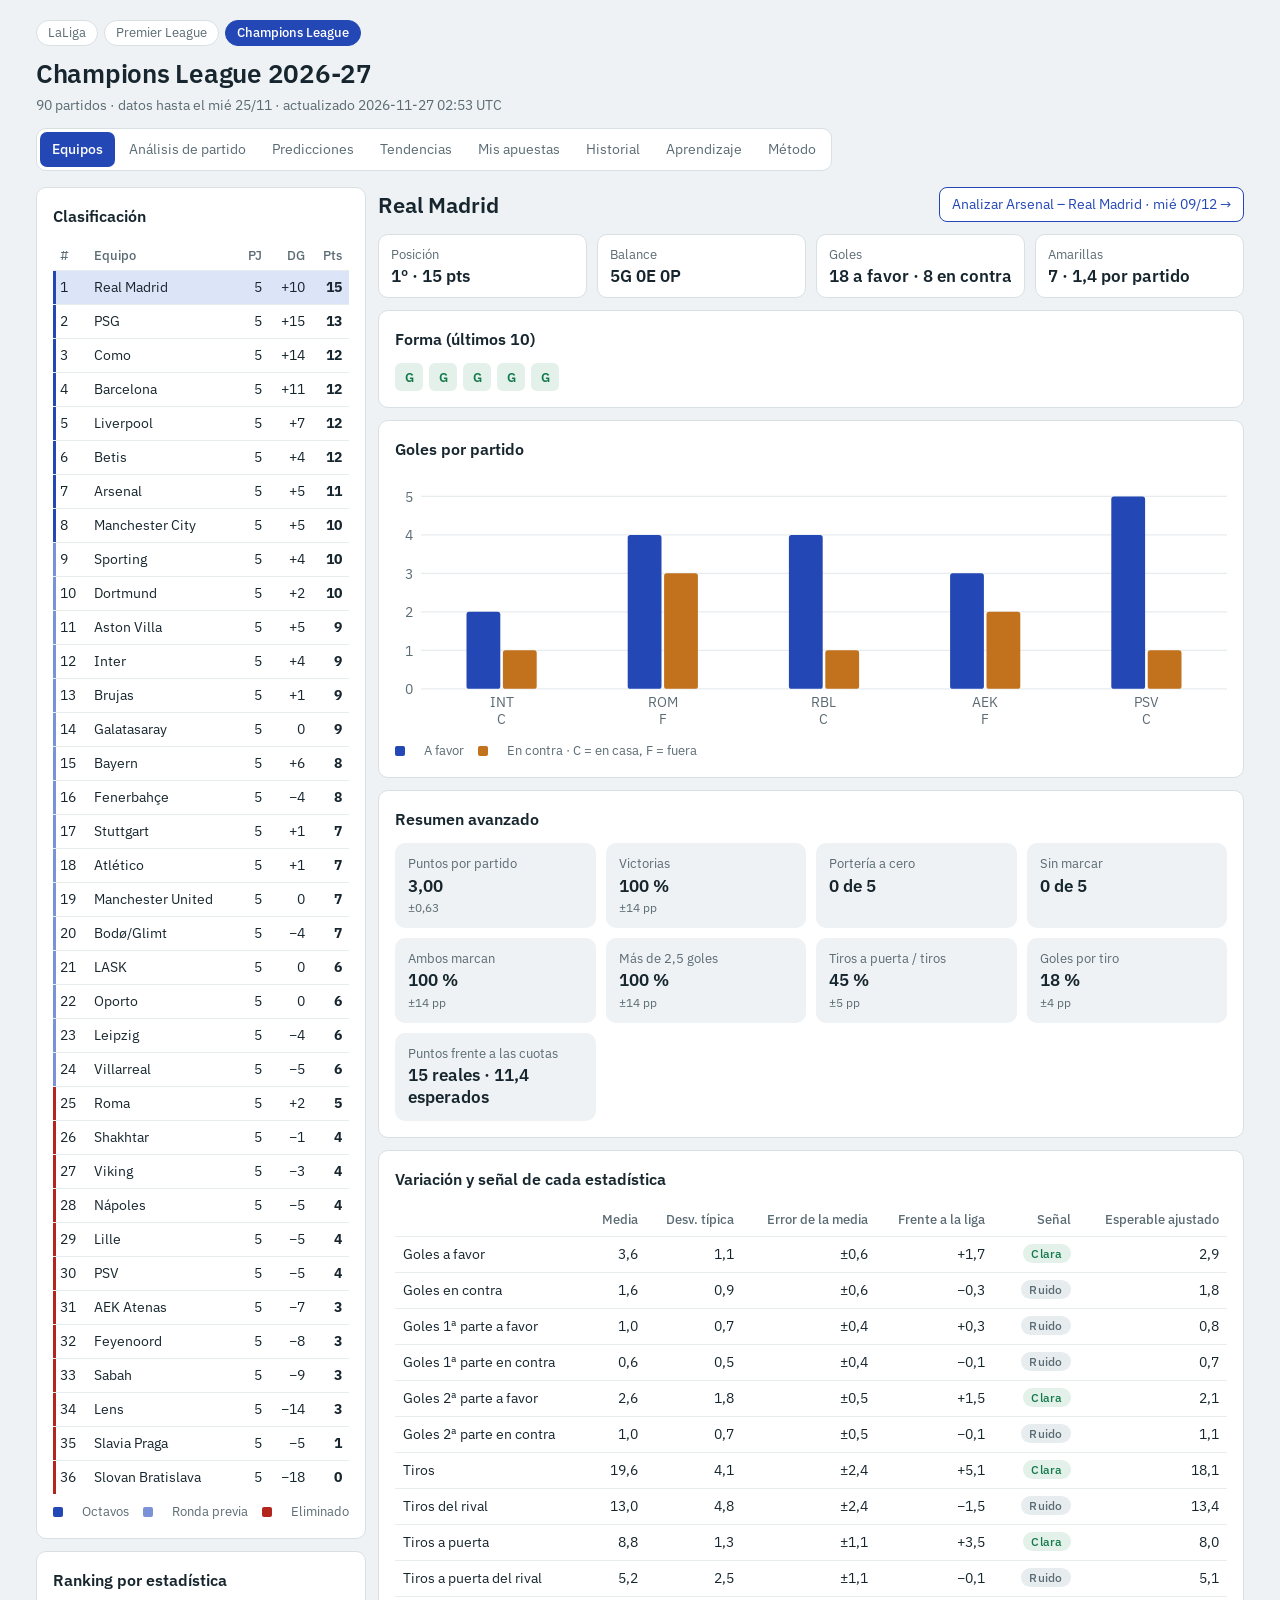
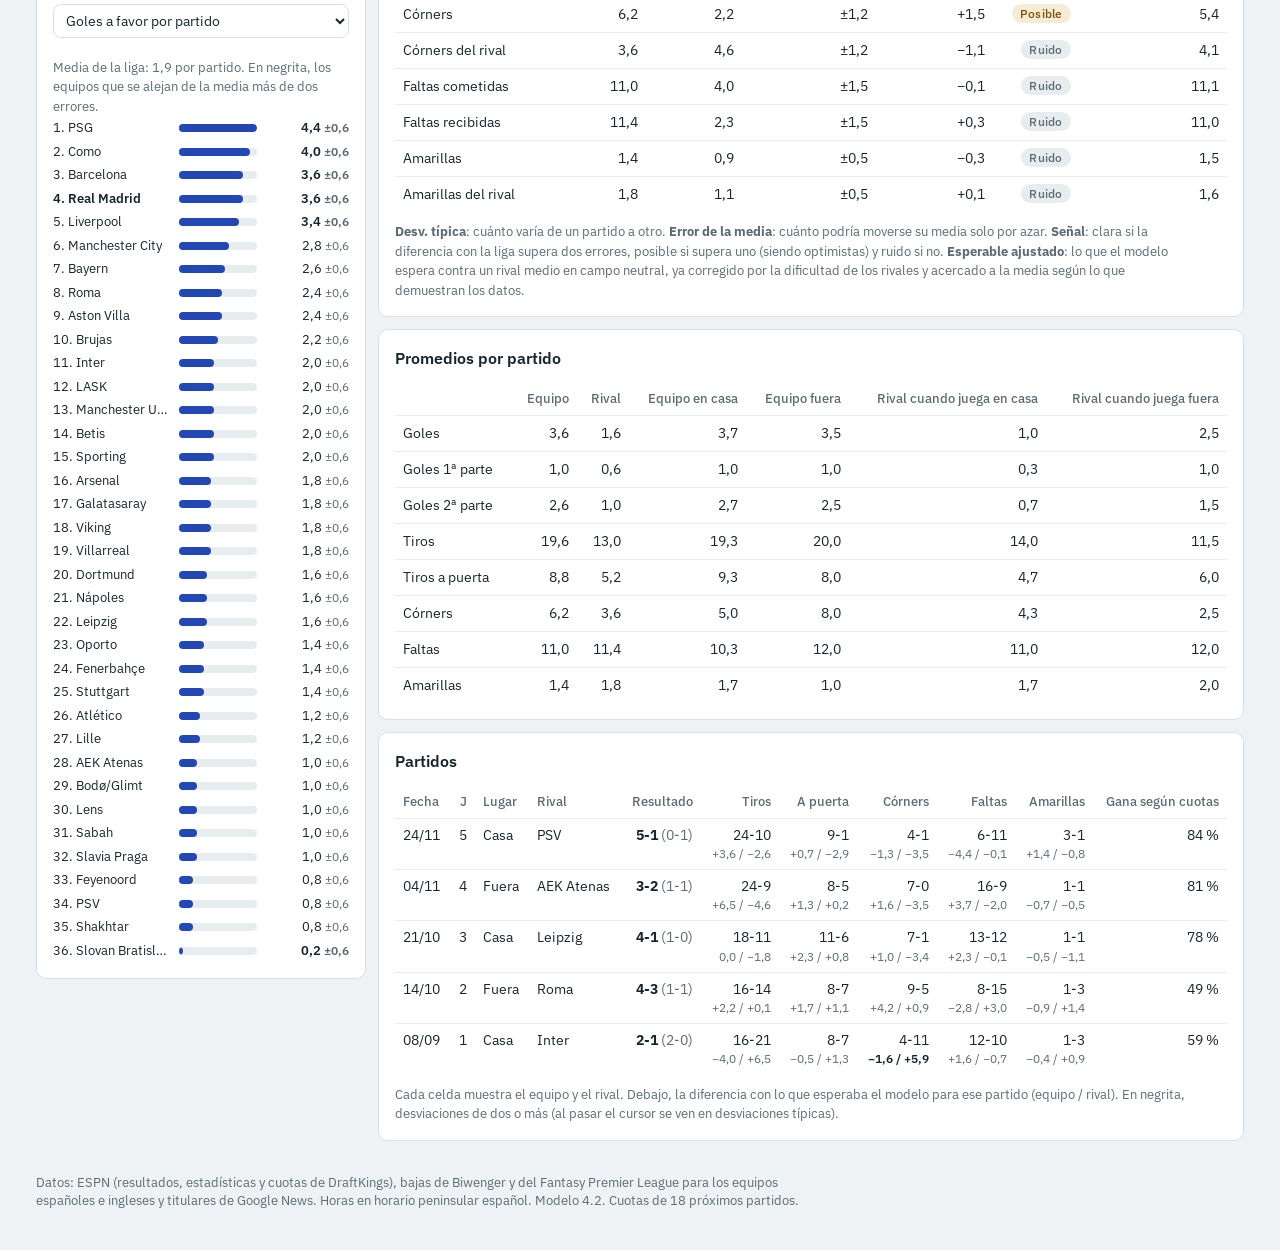
==== commit 2d8c8266: "Actualizar datos" ====
--- a/champions.html
+++ b/champions.html
@@ -262,7 +262,7 @@
 </main>
 <footer class="foot" id="foot"></footer>
 </div>
-<script>window.DATA={"meta":{"gen":"2026-11-26 19:40 UTC","today":"2026-11-26","last":"2026-11-25","n":90,"ver":"4.2","fx":18,"pend":54,"sims":5000,"warn":[],"league":"champions","name":"Champions League","title":"Champions League 2026-27","zones":{"ucl":8,"uel":16,"rel":12},"tiebreak":"los empates a puntos se resuelven como en el art. 18 del reglamento de la UEFA: diferencia de goles, goles a favor, goles fuera, victorias, victorias fuera y, después, los puntos, la diferencia de goles y los goles de los rivales de cada uno (los dos últimos criterios, juego limpio y coeficiente, se sustituyen por un sorteo)","cards_note":null,"leagues":[{"key":"laliga","name":"LaLiga","url":"https://jaimedhc.github.io/laliga-dashboard/"},{"key":"premier","name":"Premier League","url":"https://jaimedhc.github.io/laliga-dashboard/premier.html"},{"key":"champions","name":"Champions League","url":"https://jaimedhc.github.io/laliga-dashboard/champions.html"}],"sources":"ESPN (resultados, estadísticas y cuotas de DraftKings), bajas de Biwenger y del Fantasy Premier League para los equipos españoles e ingleses y titulares de Google News","cal_label":"Fecha de ESPN","cal_fallback":"las fechas de ESPN","refs":false,"zone_names":{"ucl":"Octavos","uel":"Ronda previa","rel":"Eliminado","champ":"1.º de la fase liga","top":"Octavos directos","mid":"Top 24","low":"Eliminado"},"data_note":"Los resultados, las estadísticas de cada partido (tiros, córners, faltas, amarillas), las fechas y horas y las cuotas de DraftKings (1X2 y goles) salen de ESPN; football-data no cubre la Champions y ESPN no da el xG, así que el modelo de goles usa solo los goles. Con tan pocos partidos por equipo, las cuotas ayudan a estimar las estadísticas: el modelo aprende cuánto pesar las cuotas, su propia predicción y la media de la competición (pestaña Aprendizaje). Las bajas, dudas y sanciones solo están para los equipos de LaLiga y la Premier (Biwenger y el Fantasy oficial); para el resto hay titulares de Google News. GitHub descarga todo cada dos horas y regenera esta página. Solo se usan datos de esta temporada. Las horas están en horario peninsular español. De momento solo se modela la fase liga; las eliminatorias llegarán en febrero.","xg":false,"odds_src":"DraftKings","mstats":true},"teams":["AEK Athens","AS Roma","Arsenal","Aston Villa","Atlético Madrid","Barcelona","Bayern Munich","Bodo/Glimt","Borussia Dortmund","Club Brugge","Como","FC Porto","Fenerbahce","Feyenoord Rotterdam","Galatasaray","Internazionale","LASK Linz","Lens","Lille","Liverpool","Manchester City","Manchester United","Napoli","PSV Eindhoven","Paris Saint-Germain","RB Leipzig","Real Betis","Real Madrid","Sabah FK","Shakhtar Donetsk","Slavia Prague","Slovan Bratislava","Sporting CP","VfB Stuttgart","Viking FK","Villarreal"],"names":["AEK Atenas","Roma","Arsenal","Aston Villa","Atlético","Barcelona","Bayern","Bodø/Glimt","Dortmund","Brujas","Como","Oporto","Fenerbahçe","Feyenoord","Galatasaray","Inter","LASK","Lens","Lille","Liverpool","Manchester City","Manchester United","Nápoles","PSV","PSG","Leipzig","Betis","Real Madrid","Sabah","Shakhtar","Slavia Praga","Slovan Bratislava","Sporting","Stuttgart","Viking","Villarreal"],"short":["AEK","ROM","ARS","AVL","ATM","BAR","BAY","BOD","BVB","BRU","COM","POR","FEN","FEY","GAL","INT","LAS","LEN","LIL","LIV","MCI","MUN","NAP","PSV","PSG","RBL","BET","RMA","SAB","SHA","SLA","SLO","SCP","STU","VIK","VIL"],"M":[["2026-09-08","18:45",1,0,16,1,0,1,0,null,null,18,11,4,3,7,3,7,15,1,2,1.741,4.0,4.4,null,null,null],["2026-09-08","18:45",1,9,3,2,3,1,3,null,null,14,21,7,9,4,5,17,14,3,3,2.5,3.55,2.75,1.645,2.25,null],["2026-09-08","21:00",1,8,35,3,2,0,0,null,null,18,13,6,6,9,7,15,10,1,3,1.769,4.0,4.2,null,null,null],["2026-09-08","21:00",1,11,20,0,2,0,0,null,null,5,20,0,10,2,5,10,17,1,3,5.0,4.1,1.667,1.667,2.2,null],["2026-09-08","21:00",1,18,26,2,3,2,1,null,null,6,20,2,5,5,5,11,13,1,3,2.15,3.5,3.35,1.741,2.1,null],["2026-09-08","21:00",1,27,15,2,1,2,0,null,null,16,21,8,7,4,11,12,10,1,3,1.606,4.4,5.0,null,null,null],["2026-09-09","18:45",1,5,13,5,1,2,0,null,null,24,4,9,2,4,1,10,12,1,1,1.071,13.0,26.0,null,null,null],["2026-09-09","18:45",1,33,34,3,1,3,1,null,null,17,9,3,3,4,5,13,13,0,3,1.211,7.5,12.0,null,null,null],["2026-09-09","21:00",1,19,4,2,1,1,1,null,null,14,9,5,4,7,5,11,10,1,1,1.769,3.9,4.5,1.588,2.35,null],["2026-09-09","21:00",1,22,2,0,1,0,0,null,null,5,26,3,8,0,6,12,11,2,1,5.25,3.85,1.667,2.0,1.833,null],["2026-09-09","21:00",1,24,31,6,1,3,0,null,null,35,9,14,4,7,2,8,6,0,1,1.033,19.0,36.0,null,null,null],["2026-09-09","21:00",1,32,14,3,1,1,1,null,null,8,10,5,3,1,4,13,11,2,3,1.606,4.3,5.0,null,null,null],["2026-09-10","18:45",1,12,1,1,1,0,1,null,null,11,8,5,3,1,3,12,19,4,2,4.0,3.75,1.87,1.571,2.4,null],["2026-09-10","18:45",1,23,29,1,1,0,1,null,null,10,8,2,2,3,3,14,15,3,6,1.488,4.7,6.0,null,null,null],["2026-09-10","21:00",1,6,7,5,0,0,0,null,null,25,3,12,0,6,3,5,8,0,1,1.071,14.0,26.0,null,null,null],["2026-09-10","21:00",1,10,25,4,1,2,0,null,null,14,14,6,4,1,5,9,10,2,3,1.667,4.2,4.7,null,null,null],["2026-09-10","21:00",1,21,28,4,0,3,0,null,null,21,11,10,0,7,2,12,13,1,1,1.071,13.0,29.0,null,null,null],["2026-09-10","21:00",1,30,17,2,3,0,0,null,null,18,26,5,8,6,9,8,8,0,1,2.8,3.5,2.45,null,null,null],["2026-10-13","18:45",2,17,32,0,2,0,1,null,null,21,11,6,5,6,3,8,12,2,0,2.5,3.55,2.75,1.625,2.3,null],["2026-10-13","18:45",2,28,30,2,0,0,0,null,null,13,18,6,8,4,6,15,14,3,2,4.3,3.75,1.833,1.714,2.1,null],["2026-10-13","21:00",2,2,18,3,0,0,0,null,null,16,4,8,0,7,0,13,9,2,1,1.211,6.5,14.0,null,null,null],["2026-10-13","21:00",2,4,21,2,0,1,0,null,null,11,9,5,4,2,5,11,13,1,1,1.8,3.85,4.3,1.667,2.2,null],["2026-10-13","21:00",2,14,5,1,4,1,1,null,null,5,22,3,11,1,6,12,10,2,0,8.0,6.0,1.312,null,null,null],["2026-10-13","21:00",2,15,9,3,4,1,1,null,null,30,18,12,8,4,4,6,13,2,4,1.235,7.0,11.0,null,null,null],["2026-10-13","21:00",2,25,23,1,0,0,0,null,null,19,11,7,5,6,13,13,12,1,2,1.571,5.0,4.8,null,null,null],["2026-10-13","21:00",2,34,6,3,3,2,0,null,null,8,25,5,8,7,15,12,8,2,2,13.0,9.5,1.154,null,null,null],["2026-10-13","21:00",2,35,22,3,1,2,1,null,null,17,11,4,3,4,4,8,15,2,3,2.2,3.45,3.3,1.8,2.0,null],["2026-10-14","18:45",2,13,10,3,2,1,1,null,null,13,11,5,5,5,1,19,18,2,3,3.0,3.6,2.25,1.606,2.35,null],["2026-10-14","18:45",2,16,19,3,6,0,3,null,null,12,26,4,9,3,11,7,4,1,0,6.5,4.7,1.465,1.571,2.4,null],["2026-10-14","21:00",2,1,27,3,4,1,1,null,null,14,16,7,8,5,9,15,8,3,1,3.6,3.95,1.952,null,null,null],["2026-10-14","21:00",2,3,12,6,0,3,0,null,null,20,15,11,4,9,7,12,6,0,2,1.625,4.2,5.25,null,null,null],["2026-10-14","21:00",2,7,8,1,0,0,0,null,null,11,9,3,4,4,10,7,8,0,2,2.6,3.8,2.5,null,null,null],["2026-10-14","21:00",2,20,24,2,4,0,3,null,null,27,15,9,10,11,2,10,11,1,1,1.909,4.2,3.45,null,null,null],["2026-10-14","21:00",2,26,11,3,2,0,0,null,null,17,11,7,5,5,1,14,15,4,3,2.15,3.6,3.25,1.69,2.2,null],["2026-10-14","21:00",2,29,0,3,1,1,1,null,null,12,13,4,3,5,2,16,17,1,4,2.8,3.15,2.65,2.1,1.741,null],["2026-10-14","21:00",2,31,33,0,3,0,1,null,null,15,16,1,8,1,8,11,15,1,3,6.5,5.75,1.392,null,null,null],["2026-10-20","18:45",3,12,30,2,2,2,1,null,null,15,15,4,4,3,5,12,15,3,1,1.417,5.25,7.0,null,null,null],["2026-10-20","18:45",3,28,8,1,2,1,1,null,null,13,22,4,9,4,9,8,12,4,0,9.5,6.0,1.286,null,null,null],["2026-10-20","21:00",3,1,31,4,0,2,0,null,null,26,1,10,0,8,1,10,10,0,3,1.111,9.5,23.0,null,null,null],["2026-10-20","21:00",3,11,23,0,1,0,0,null,null,14,18,4,3,2,3,7,9,0,2,1.488,4.7,6.0,1.571,2.4,null],["2026-10-20","21:00",3,19,35,4,3,2,2,null,null,22,14,7,5,8,2,12,10,0,2,1.541,4.5,5.75,null,null,null],["2026-10-20","21:00",3,20,0,5,1,2,0,null,null,17,11,7,3,8,3,6,10,1,0,1.154,9.0,15.0,null,null,null],["2026-10-20","21:00",3,22,7,4,3,2,1,null,null,17,15,8,6,2,5,7,5,3,0,1.667,4.1,4.8,null,null,null],["2026-10-20","21:00",3,24,5,4,2,1,0,null,null,22,18,14,5,2,3,11,10,0,1,2.35,4.4,2.55,null,null,null],["2026-10-20","21:00",3,33,4,1,1,1,0,null,null,18,10,5,3,9,4,15,7,1,0,3.2,3.85,2.1,null,null,null],["2026-10-21","18:45",3,10,21,4,1,1,0,null,null,11,13,8,4,1,4,10,11,1,3,2.4,3.75,2.75,null,null,null],["2026-10-21","18:45",3,18,14,2,4,2,2,null,null,15,10,5,4,3,3,9,10,3,1,2.55,3.5,2.7,1.667,2.25,null],["2026-10-21","21:00",3,3,34,3,1,2,0,null,null,21,10,10,3,8,6,7,14,0,0,1.211,7.5,11.0,null,null,null],["2026-10-21","21:00",3,6,2,2,2,1,1,null,null,13,14,5,5,3,5,15,6,0,2,2.35,3.7,2.85,1.625,2.3,null],["2026-10-21","21:00",3,9,17,3,0,1,0,null,null,11,19,5,7,1,5,6,10,2,2,1.69,4.3,4.4,null,null,null],["2026-10-21","21:00",3,15,29,1,0,0,0,null,null,13,12,5,4,5,4,9,10,2,2,1.27,6.5,9.5,null,null,null],["2026-10-21","21:00",3,26,13,1,0,0,0,null,null,23,12,10,2,4,4,8,10,1,2,1.769,4.2,4.1,null,null,null],["2026-10-21","21:00",3,27,25,4,1,1,0,null,null,18,11,11,6,7,1,13,12,1,1,1.222,7.5,10.5,null,null,null],["2026-10-21","21:00",3,32,16,2,3,1,1,null,null,16,11,4,7,7,4,10,22,2,5,1.364,5.75,7.5,null,null,null],["2026-11-03","18:45",4,14,33,2,0,2,0,null,null,13,13,4,5,6,4,13,16,3,5,2.0,4.3,3.2,null,null,null],["2026-11-03","18:45",4,29,32,0,1,0,0,null,null,14,11,4,3,7,2,10,18,1,1,3.35,3.5,2.15,1.87,1.952,null],["2026-11-03","21:00",4,4,6,0,2,0,0,null,null,9,19,3,5,4,4,13,3,1,2,3.25,3.8,2.1,null,null,null],["2026-11-03","21:00",4,5,3,3,0,1,0,null,null,16,9,8,1,4,8,14,9,1,3,1.294,6.5,8.0,null,null,null],["2026-11-03","21:00",4,7,18,0,0,0,0,null,null,4,9,4,2,3,4,12,8,0,1,1.571,4.6,5.0,null,null,null],["2026-11-03","21:00",4,13,15,0,3,0,2,null,null,11,11,2,6,5,4,7,13,1,2,4.2,4.2,1.741,null,null,null],["2026-11-03","21:00",4,16,31,4,0,3,0,null,null,29,7,10,5,8,2,5,9,0,2,1.333,5.75,8.0,null,null,null],["2026-11-03","21:00",4,21,1,3,2,0,2,null,null,15,7,6,4,3,1,11,14,3,3,2.1,4.2,3.05,null,null,null],["2026-11-03","21:00",4,35,24,0,6,0,4,null,null,14,22,2,12,4,8,19,4,4,1,4.2,4.2,1.741,null,null,null],["2026-11-04","18:45",4,0,27,2,3,1,1,null,null,9,24,5,8,0,7,9,16,1,1,13.0,8.0,1.182,null,null,null],["2026-11-04","18:45",4,12,19,3,2,1,1,null,null,17,22,6,6,4,12,13,12,1,1,5.5,4.6,1.541,null,null,null],["2026-11-04","21:00",4,8,26,2,1,0,0,null,null,15,11,6,4,2,5,15,13,4,4,1.513,4.6,6.0,null,null,null],["2026-11-04","21:00",4,11,22,4,1,1,1,null,null,19,11,8,6,6,5,8,11,1,4,2.05,3.5,3.75,1.769,2.05,null],["2026-11-04","21:00",4,17,10,1,9,0,3,null,null,11,18,3,12,5,5,12,11,2,0,3.95,3.95,1.833,null,null,null],["2026-11-04","21:00",4,23,9,1,2,0,1,null,null,27,10,9,3,8,5,8,10,0,3,1.87,4.4,3.5,null,null,null],["2026-11-04","21:00",4,25,20,2,3,0,1,null,null,14,12,6,5,5,3,20,7,4,2,5.0,4.7,1.571,null,null,null],["2026-11-04","21:00",4,30,2,1,2,0,2,null,null,18,12,6,5,4,2,15,10,1,2,14.0,5.75,1.25,1.769,2.05,null],["2026-11-04","21:00",4,34,28,4,1,1,1,null,null,21,16,8,4,10,6,5,9,2,2,1.556,4.7,5.25,null,null,null],["2026-11-24","18:45",5,7,16,1,0,0,0,null,null,9,5,2,0,4,0,5,14,1,1,1.345,6.0,7.5,null,null,null],["2026-11-24","18:45",5,14,3,1,0,0,0,null,null,9,4,2,0,5,1,13,12,2,4,3.4,3.95,2.0,null,null,null],["2026-11-24","21:00",5,2,8,1,1,1,0,null,null,30,13,4,4,8,5,7,13,0,0,1.465,4.6,7.0,1.667,2.2,null],["2026-11-24","21:00",5,10,0,1,0,0,0,null,null,19,7,4,3,2,1,15,17,2,3,1.263,6.5,10.0,null,null,null],["2026-11-24","21:00",5,13,11,0,1,0,1,null,null,21,9,7,3,8,4,10,13,2,4,3.75,3.8,1.952,1.645,2.25,null],["2026-11-24","21:00",5,20,22,2,2,0,0,null,null,18,9,7,3,9,3,9,9,1,0,1.256,6.5,10.5,null,null,null],["2026-11-24","21:00",5,25,17,3,1,2,0,null,null,16,11,7,3,10,4,12,13,2,4,1.385,5.5,7.0,null,null,null],["2026-11-24","21:00",5,27,23,5,1,0,1,null,null,24,10,9,1,4,1,6,11,3,1,1.133,10.0,16.0,null,null,null],["2026-11-24","21:00",5,31,26,0,2,0,1,null,null,12,18,2,6,1,4,12,6,1,1,7.5,5.25,1.385,null,null,null],["2026-11-25","18:45",5,28,5,1,4,0,1,null,null,8,25,3,14,4,6,9,8,1,0,29.0,14.0,1.062,null,null,null],["2026-11-25","18:45",5,30,35,0,1,0,0,null,null,13,7,1,5,13,0,12,15,2,4,2.75,3.55,2.5,1.588,2.35,null],["2026-11-25","21:00",5,4,34,2,0,2,0,null,null,20,9,9,1,6,1,7,9,0,1,1.111,10.0,21.0,null,null,null],["2026-11-25","21:00",5,9,19,0,3,0,1,null,null,17,13,5,4,8,4,9,13,0,0,4.1,4.4,1.741,null,null,null],["2026-11-25","21:00",5,15,33,2,0,0,0,null,null,20,13,5,2,11,6,9,10,2,1,1.4,5.5,6.5,null,null,null],["2026-11-25","21:00",5,18,6,2,1,0,1,null,null,15,12,3,7,3,4,2,11,0,1,5.25,4.0,1.645,1.741,2.05,null],["2026-11-25","21:00",5,24,1,2,2,1,1,null,null,15,13,4,4,3,4,5,18,0,2,1.488,4.8,6.0,null,null,null],["2026-11-25","21:00",5,29,12,0,1,0,0,null,null,8,13,2,5,3,5,12,14,2,1,2.7,3.45,2.6,1.833,2.0,null],["2026-11-25","21:00",5,32,21,2,2,1,0,null,null,11,7,4,2,3,2,18,13,2,1,2.75,3.7,2.45,null,null,null]],"E":[[1.613,1.658,0.818,0.661,null,null,15.855,12.676,4.864,4.052,4.626,3.969,9.576,12.873,1.419,1.835],[2.048,1.935,0.694,1.088,null,null,14.225,16.405,5.57,6.464,4.94,4.991,11.502,10.993,1.706,1.88],[2.049,1.488,0.647,0.622,null,null,17.307,12.311,5.95,3.969,7.761,4.198,11.459,11.158,1.368,2.579],[1.721,2.002,0.584,0.512,null,null,11.622,16.666,4.321,6.888,3.689,5.713,10.938,11.341,1.373,2.196],[1.607,1.752,0.778,0.532,null,null,12.114,13.041,3.502,5.397,3.579,4.224,10.362,11.671,1.475,2.094],[3.117,1.652,0.897,0.563,null,null,19.963,14.476,8.482,5.744,5.586,5.148,10.408,10.716,1.36,2.063],[3.513,1.009,1.084,0.383,null,null,20.629,9.392,9.113,3.444,4.358,3.967,10.931,11.344,1.22,1.715],[1.919,1.525,1.151,0.648,null,null,19.188,11.28,5.78,3.437,6.883,5.178,10.962,11.174,1.363,1.889],[2.861,1.275,1.066,0.654,null,null,18.092,11.291,5.694,4.389,6.548,4.188,10.242,10.479,1.036,1.312],[1.732,1.712,0.718,0.702,null,null,11.167,19.888,4.636,5.876,3.154,5.455,11.315,9.985,1.481,1.561],[4.571,0.796,2.356,0.33,null,null,29.939,10.693,13.131,3.049,5.656,3.148,9.001,11.39,0.963,1.805],[2.059,1.506,0.779,0.788,null,null,12.823,10.088,4.957,3.531,3.633,4.064,12.091,12.072,1.679,2.278],[1.706,1.946,0.622,1.015,null,null,13.512,12.327,4.743,4.932,4.19,4.645,10.232,13.724,1.817,1.838],[1.342,1.058,0.478,0.465,null,null,14.665,10.688,4.175,3.327,4.881,3.986,11.707,11.38,1.502,2.456],[2.683,1.113,0.58,0.425,null,null,19.043,7.79,7.639,2.933,5.728,3.821,9.138,9.598,1.232,1.36],[3.566,1.358,1.105,0.447,null,null,14.418,12.062,6.937,4.71,3.807,4.639,11.106,13.163,1.587,2.369],[2.47,1.151,0.897,0.539,null,null,19.45,9.95,8.016,3.281,5.651,3.307,10.629,11.954,1.332,2.077],[1.796,1.261,0.663,0.418,null,null,16.804,15.078,5.691,5.086,5.928,4.644,10.628,11.287,1.183,2.229],[1.475,1.987,0.438,0.816,null,null,17.992,11.341,5.679,4.526,5.614,3.967,10.882,11.733,1.726,1.507],[1.601,1.238,0.659,0.519,null,null,14.048,17.821,4.664,5.925,4.146,6.428,11.061,11.469,1.85,1.571],[2.145,1.128,0.86,0.579,null,null,18.303,8.903,6.599,2.716,5.197,3.061,10.698,11.0,1.305,1.468],[1.609,1.502,0.832,0.528,null,null,11.849,11.688,5.015,4.15,3.644,4.155,10.993,11.259,1.175,1.733],[1.897,2.612,0.872,0.743,null,null,10.081,15.753,4.0,7.289,3.867,3.793,10.823,11.27,1.58,1.734],[2.202,1.597,0.776,0.636,null,null,23.546,12.56,8.704,4.712,6.081,4.186,9.952,11.026,1.556,2.178],[1.797,1.124,0.567,0.475,null,null,16.681,11.889,5.935,3.823,5.034,5.252,11.125,11.071,1.872,1.92],[2.041,2.21,0.792,0.681,null,null,11.584,19.959,4.246,7.062,5.222,6.644,9.857,9.767,1.391,1.417],[2.245,1.601,0.87,0.813,null,null,17.205,11.516,5.776,4.336,4.682,4.625,10.328,11.423,1.712,2.103],[1.379,2.733,0.494,1.033,null,null,12.85,13.242,4.131,5.998,4.674,2.998,11.748,12.363,1.619,1.984],[2.204,2.592,0.818,1.108,null,null,14.498,17.152,5.141,5.439,4.27,7.113,10.783,9.747,1.335,1.345],[2.428,2.497,1.069,0.643,null,null,13.887,13.775,5.933,6.26,4.13,4.755,12.007,10.774,1.58,1.924],[2.57,1.237,1.367,0.518,null,null,16.24,12.226,6.346,4.247,6.25,4.418,11.53,12.1,1.438,2.028],[1.407,1.472,0.496,0.408,null,null,11.812,13.085,3.823,5.053,4.693,5.438,9.239,10.849,1.204,1.677],[2.497,2.953,0.6,1.319,null,null,19.371,15.141,6.843,7.524,6.265,3.774,10.788,10.676,1.451,1.297],[2.098,1.292,0.534,0.48,null,null,19.872,10.193,7.166,3.599,4.909,3.191,11.111,11.872,2.113,2.105],[1.407,1.114,0.634,0.515,null,null,13.685,10.663,3.985,3.463,4.793,3.196,12.074,12.804,1.631,2.013],[1.057,1.626,0.467,0.984,null,null,12.099,17.951,3.414,5.472,3.554,6.179,10.281,11.408,1.455,1.703],[1.865,1.16,0.779,0.481,null,null,16.053,14.027,5.889,4.267,4.212,5.776,11.143,12.882,1.824,1.598],[1.425,1.635,0.568,0.545,null,null,14.932,17.793,4.102,7.108,4.995,6.823,10.083,11.4,1.777,1.59],[2.882,0.832,1.504,0.339,null,null,20.485,8.224,7.625,2.814,5.641,2.765,11.021,10.32,1.358,1.984],[1.702,1.07,0.566,0.396,null,null,13.678,15.171,4.514,4.409,3.854,5.178,10.243,11.615,1.711,2.142],[3.477,1.614,1.44,0.694,null,null,19.689,11.628,6.248,4.096,8.441,3.833,10.812,11.335,1.093,2.11],[2.701,1.188,0.731,0.564,null,null,18.949,10.149,6.808,3.506,6.196,3.207,11.157,11.925,1.371,1.714],[1.949,1.252,0.766,0.465,null,null,12.95,11.099,5.427,3.775,3.889,4.361,9.72,9.514,1.615,1.276],[3.566,2.465,1.426,0.62,null,null,17.087,18.364,9.305,6.749,4.056,4.551,9.733,11.5,1.075,1.451],[1.574,1.177,0.77,0.613,null,null,14.96,11.42,4.553,3.894,5.475,4.444,11.416,10.919,1.462,1.54],[3.482,1.654,1.133,0.528,null,null,13.84,10.951,6.407,4.239,2.898,3.961,11.82,12.598,1.45,2.126],[1.627,1.664,0.824,0.909,null,null,12.272,9.477,3.875,3.743,3.65,3.928,10.002,11.94,1.608,1.982],[2.649,1.475,1.586,0.585,null,null,19.394,10.318,7.031,3.738,7.045,5.098,9.899,11.922,1.358,1.803],[2.384,1.522,0.543,0.642,null,null,16.422,13.96,6.526,4.566,4.646,4.78,10.637,10.073,1.13,1.663],[2.763,1.211,1.017,0.429,null,null,15.507,19.148,6.649,5.982,4.855,4.899,10.207,10.712,1.492,1.897],[2.015,1.001,0.606,0.499,null,null,16.876,10.484,6.156,3.398,5.612,4.166,11.26,11.371,1.758,2.141],[2.199,1.063,0.732,0.434,null,null,17.443,10.857,6.522,3.419,4.296,3.833,11.178,12.139,1.875,1.987],[3.41,1.397,0.96,0.497,null,null,17.962,12.773,8.725,5.235,6.01,4.405,10.709,12.141,1.487,2.071],[2.17,1.575,0.872,0.597,null,null,15.158,11.585,5.062,4.293,4.949,3.909,10.312,12.49,1.328,2.098],[1.948,1.353,1.011,0.716,null,null,12.768,11.998,3.752,4.259,4.71,4.365,10.86,12.739,1.7,2.401],[1.337,1.499,0.573,0.549,null,null,12.507,10.194,4.221,3.603,4.721,3.42,11.716,13.789,1.864,1.883],[1.576,1.812,0.75,0.456,null,null,11.727,15.561,4.809,5.563,4.482,5.284,9.632,10.172,1.134,1.52],[3.169,1.75,0.792,0.821,null,null,19.008,10.355,8.218,4.717,5.058,4.534,11.076,11.138,1.116,1.893],[1.569,1.269,0.569,0.618,null,null,10.214,10.323,4.239,3.179,4.155,3.774,10.194,9.449,1.067,1.6],[1.326,1.685,0.55,0.688,null,null,14.292,15.324,4.379,5.917,4.839,5.21,10.465,11.238,1.409,2.223],[2.541,0.889,1.092,0.443,null,null,20.284,10.843,6.862,3.363,5.188,3.575,10.356,9.52,1.304,1.706],[2.16,1.861,0.628,0.96,null,null,12.5,10.329,4.888,4.429,4.189,3.366,10.441,13.394,1.64,1.986],[1.903,3.173,0.687,1.668,null,null,15.459,18.255,4.782,8.134,4.323,5.383,11.76,10.581,1.925,1.393],[1.549,2.583,0.715,0.764,null,null,13.605,17.52,4.762,6.749,3.519,5.354,10.953,12.297,1.481,1.653],[1.801,2.599,0.747,1.124,null,null,16.117,15.932,5.344,5.374,4.633,6.668,10.318,12.082,1.434,1.293],[1.864,1.571,0.514,0.463,null,null,15.355,15.082,5.566,4.867,5.157,4.771,11.897,10.578,1.545,2.363],[1.896,1.452,0.656,0.595,null,null,16.34,12.66,5.406,5.077,4.631,3.755,9.735,11.641,1.351,2.596],[1.497,3.326,0.419,1.107,null,null,16.536,13.302,5.235,6.457,5.243,3.42,11.24,11.117,1.803,1.586],[1.466,1.688,0.612,0.593,null,null,20.461,12.804,5.903,4.612,5.289,4.005,10.347,11.035,1.33,2.498],[1.817,2.103,0.585,0.615,null,null,14.173,13.061,5.682,5.972,4.818,5.795,11.881,10.811,1.502,1.968],[1.29,1.66,0.445,0.712,null,null,13.784,16.328,4.369,5.575,4.552,4.448,12.046,11.219,1.203,1.937],[2.327,1.241,1.003,0.662,null,null,17.744,14.18,6.846,4.048,6.522,5.144,10.263,10.517,1.311,1.815],[1.545,1.65,0.601,0.596,null,null,12.332,11.404,4.185,4.382,5.011,3.789,8.585,10.926,1.074,1.83],[1.885,1.867,0.914,0.986,null,null,11.68,12.127,4.08,5.181,4.637,4.467,11.587,11.504,1.622,2.391],[1.924,1.308,0.749,0.383,null,null,21.167,11.284,5.952,4.317,5.87,4.41,9.696,12.629,1.473,1.538],[3.517,1.156,1.075,0.527,null,null,17.152,10.534,6.514,3.529,3.716,3.383,12.089,12.525,1.396,2.14],[1.381,1.35,0.489,0.607,null,null,16.409,11.088,5.196,4.101,5.132,3.412,11.296,11.723,1.719,2.041],[2.946,1.49,0.76,0.643,null,null,21.559,9.551,8.265,4.011,6.784,3.243,9.475,11.526,1.291,1.958],[2.259,1.209,0.795,0.407,null,null,16.565,13.569,7.047,4.702,5.571,5.33,10.855,10.867,1.412,2.167],[3.294,1.1,0.837,0.444,null,null,20.351,12.58,8.304,3.896,5.345,4.478,10.417,11.142,1.56,1.763],[1.085,1.965,0.457,0.69,null,null,11.043,19.93,3.613,6.703,2.819,5.293,10.964,10.32,1.566,1.889],[1.391,2.947,0.511,0.91,null,null,11.261,21.976,4.003,10.213,3.973,5.392,10.636,10.607,1.586,1.295],[1.552,1.671,0.616,0.723,null,null,17.335,11.582,4.96,4.514,7.312,3.484,11.528,12.24,1.351,2.685],[1.735,1.415,1.021,0.59,null,null,16.886,10.662,6.188,3.544,5.668,4.795,9.672,10.872,1.026,1.707],[2.292,2.548,0.818,1.092,null,null,15.375,19.628,5.774,6.646,4.728,5.833,10.346,10.921,1.524,1.337],[2.045,1.28,0.68,0.7,null,null,18.826,12.783,5.957,4.061,6.728,4.932,10.118,12.002,1.686,1.972],[1.61,2.173,0.796,0.549,null,null,11.177,14.901,3.366,6.535,4.154,5.214,9.042,10.898,1.275,1.553],[3.754,1.738,1.468,0.747,null,null,17.94,13.087,8.733,4.526,4.21,4.363,9.294,13.247,1.249,2.024],[1.457,1.259,0.707,0.511,null,null,13.178,11.981,4.365,4.036,5.159,3.743,12.096,12.62,1.568,2.216],[2.08,1.63,0.835,0.551,null,null,11.799,11.914,4.491,4.598,3.362,4.241,12.474,12.196,1.378,2.035]],"fx":[[6,"2026-12-08","18:45",34,13,4,2.65,3.85,2.3,null,null,0.5,1.556,2.15,null,null,null],[6,"2026-12-08","18:45",35,28,4,1.211,7.0,9.0,null,null,-2.5,2.15,1.571,null,null,null],[6,"2026-12-08","21:00",0,14,4,2.5,3.5,2.6,null,null,-0.5,2.3,1.488,null,null,null],[6,"2026-12-08","21:00",1,32,4,1.571,4.4,4.9,null,null,-0.5,1.526,2.25,null,null,null],[6,"2026-12-08","21:00",3,24,4,3.6,4.0,1.833,null,null,0.5,1.87,1.741,null,null,null],[6,"2026-12-08","21:00",5,20,4,1.769,4.5,3.5,null,null,-0.5,1.69,1.952,null,null,null],[6,"2026-12-08","21:00",6,30,4,1.143,8.5,13.0,null,null,-2.5,1.909,1.714,null,null,null],[6,"2026-12-08","21:00",21,25,4,1.833,4.2,3.45,null,null,-0.5,1.741,1.87,null,null,null],[6,"2026-12-08","21:00",22,9,4,1.769,4.2,3.8,null,null,-0.5,1.667,1.952,null,null,null],[6,"2026-12-09","18:45",26,10,4,2.65,3.7,2.4,null,null,0.5,1.526,2.25,null,null,null],[6,"2026-12-09","18:45",31,29,4,4.4,4.0,1.69,1.556,2.3,0.5,2.05,1.625,null,null,null],[6,"2026-12-09","21:00",2,27,4,2.0,3.85,3.2,null,null,-0.5,1.909,1.714,null,null,null],[6,"2026-12-09","21:00",8,15,4,2.5,3.7,2.5,null,null,-0.5,2.3,1.488,null,null,null],[6,"2026-12-09","21:00",16,12,4,2.7,3.7,2.35,null,null,0.5,1.541,2.2,null,null,null],[6,"2026-12-09","21:00",17,7,4,2.15,3.85,2.9,null,null,-0.5,2.0,1.645,null,null,null],[6,"2026-12-09","21:00",19,11,4,1.476,4.6,5.75,null,null,-1.5,2.1,1.588,null,null,null],[6,"2026-12-09","21:00",23,4,4,3.2,4.0,1.952,null,null,0.5,1.769,1.833,null,null,null],[6,"2026-12-09","21:00",33,18,4,1.69,4.2,4.1,null,null,-0.5,1.625,2.05,null,null,null],[7,"2027-01-19","18:45",7,4,4,null,null,null,null,null,null,null,null,null,null,null],[7,"2027-01-19","18:45",14,13,4,null,null,null,null,null,null,null,null,null,null,null],[7,"2027-01-19","21:00",0,1,4,null,null,null,null,null,null,null,null,null,null,null],[7,"2027-01-19","21:00",3,8,4,null,null,null,null,null,null,null,null,null,null,null],[7,"2027-01-19","21:00",11,30,4,null,null,null,null,null,null,null,null,null,null,null],[7,"2027-01-19","21:00",15,19,4,null,null,null,null,null,null,null,null,null,null,null],[7,"2027-01-19","21:00",18,31,4,null,null,null,null,null,null,null,null,null,null,null],[7,"2027-01-19","21:00",27,16,4,null,null,null,null,null,null,null,null,null,null,null],[7,"2027-01-19","21:00",33,9,4,null,null,null,null,null,null,null,null,null,null,null],[7,"2027-01-20","18:45",12,35,4,null,null,null,null,null,null,null,null,null,null,null],[7,"2027-01-20","18:45",28,22,4,null,null,null,null,null,null,null,null,null,null,null],[7,"2027-01-20","21:00",10,24,4,null,null,null,null,null,null,null,null,null,null,null],[7,"2027-01-20","21:00",17,20,4,null,null,null,null,null,null,null,null,null,null,null],[7,"2027-01-20","21:00",21,6,4,null,null,null,null,null,null,null,null,null,null,null],[7,"2027-01-20","21:00",25,29,4,null,null,null,null,null,null,null,null,null,null,null],[7,"2027-01-20","21:00",26,2,4,null,null,null,null,null,null,null,null,null,null,null],[7,"2027-01-20","21:00",32,5,4,null,null,null,null,null,null,null,null,null,null,null],[7,"2027-01-20","21:00",34,23,4,null,null,null,null,null,null,null,null,null,null,null],[8,"2027-01-27","21:00",1,18,4,null,null,null,null,null,null,null,null,null,null,null],[8,"2027-01-27","21:00",2,28,4,null,null,null,null,null,null,null,null,null,null,null],[8,"2027-01-27","21:00",4,12,4,null,null,null,null,null,null,null,null,null,null,null],[8,"2027-01-27","21:00",5,10,4,null,null,null,null,null,null,null,null,null,null,null],[8,"2027-01-27","21:00",6,26,4,null,null,null,null,null,null,null,null,null,null,null],[8,"2027-01-27","21:00",8,0,4,null,null,null,null,null,null,null,null,null,null,null],[8,"2027-01-27","21:00",9,7,4,null,null,null,null,null,null,null,null,null,null,null],[8,"2027-01-27","21:00",13,25,4,null,null,null,null,null,null,null,null,null,null,null],[8,"2027-01-27","21:00",16,11,4,null,null,null,null,null,null,null,null,null,null,null],[8,"2027-01-27","21:00",19,17,4,null,null,null,null,null,null,null,null,null,null,null],[8,"2027-01-27","21:00",20,32,4,null,null,null,null,null,null,null,null,null,null,null],[8,"2027-01-27","21:00",22,34,4,null,null,null,null,null,null,null,null,null,null,null],[8,"2027-01-27","21:00",23,33,4,null,null,null,null,null,null,null,null,null,null,null],[8,"2027-01-27","21:00",24,14,4,null,null,null,null,null,null,null,null,null,null,null],[8,"2027-01-27","21:00",29,27,4,null,null,null,null,null,null,null,null,null,null,null],[8,"2027-01-27","21:00",30,3,4,null,null,null,null,null,null,null,null,null,null,null],[8,"2027-01-27","21:00",31,15,4,null,null,null,null,null,null,null,null,null,null,null],[8,"2027-01-27","21:00",35,21,4,null,null,null,null,null,null,null,null,null,null,null]],"table":[{"pos":1,"pj":5,"w":5,"d":0,"l":0,"gf":18,"ga":8,"pts":15,"xn":0,"form":"WWWWW","t":27,"xpts":0.0},{"pos":2,"pj":5,"w":4,"d":1,"l":0,"gf":22,"ga":7,"pts":13,"xn":0,"form":"WWWWD","t":24,"xpts":0.0},{"pos":3,"pj":5,"w":4,"d":0,"l":1,"gf":20,"ga":6,"pts":12,"xn":0,"form":"WLWWW","t":10,"xpts":0.0},{"pos":4,"pj":5,"w":4,"d":0,"l":1,"gf":18,"ga":7,"pts":12,"xn":0,"form":"WWLWW","t":5,"xpts":0.0},{"pos":5,"pj":5,"w":4,"d":0,"l":1,"gf":17,"ga":10,"pts":12,"xn":0,"form":"WWWLW","t":19,"xpts":0.0},{"pos":6,"pj":5,"w":4,"d":0,"l":1,"gf":10,"ga":6,"pts":12,"xn":0,"form":"WWWLW","t":26,"xpts":0.0},{"pos":7,"pj":5,"w":3,"d":2,"l":0,"gf":9,"ga":4,"pts":11,"xn":0,"form":"WWDWD","t":2,"xpts":0.0},{"pos":8,"pj":5,"w":3,"d":1,"l":1,"gf":14,"ga":9,"pts":10,"xn":0,"form":"WLWWD","t":20,"xpts":0.0},{"pos":9,"pj":5,"w":3,"d":1,"l":1,"gf":10,"ga":6,"pts":10,"xn":0,"form":"WWLWD","t":32,"xpts":0.0},{"pos":10,"pj":5,"w":3,"d":1,"l":1,"gf":8,"ga":6,"pts":10,"xn":0,"form":"WLWWD","t":8,"xpts":0.0},{"pos":11,"pj":5,"w":3,"d":0,"l":2,"gf":12,"ga":7,"pts":9,"xn":0,"form":"WWWLL","t":3,"xpts":0.0},{"pos":12,"pj":5,"w":3,"d":0,"l":2,"gf":10,"ga":6,"pts":9,"xn":0,"form":"LLWWW","t":15,"xpts":0.0},{"pos":13,"pj":5,"w":3,"d":0,"l":2,"gf":11,"ga":10,"pts":9,"xn":0,"form":"LWWWL","t":9,"xpts":0.0},{"pos":14,"pj":5,"w":3,"d":0,"l":2,"gf":9,"ga":9,"pts":9,"xn":0,"form":"LLWWW","t":14,"xpts":0.0},{"pos":15,"pj":5,"w":2,"d":2,"l":1,"gf":13,"ga":7,"pts":8,"xn":0,"form":"WDDWL","t":6,"xpts":0.0},{"pos":16,"pj":5,"w":2,"d":2,"l":1,"gf":7,"ga":11,"pts":8,"xn":0,"form":"DLDWW","t":12,"xpts":0.0},{"pos":17,"pj":5,"w":2,"d":1,"l":2,"gf":7,"ga":6,"pts":7,"xn":0,"form":"WWDLL","t":33,"xpts":0.0},{"pos":18,"pj":5,"w":2,"d":1,"l":2,"gf":6,"ga":5,"pts":7,"xn":0,"form":"LWDLW","t":4,"xpts":0.0},{"pos":19,"pj":5,"w":2,"d":1,"l":2,"gf":10,"ga":10,"pts":7,"xn":0,"form":"WLLWD","t":21,"xpts":0.0},{"pos":20,"pj":5,"w":2,"d":1,"l":2,"gf":5,"ga":9,"pts":7,"xn":0,"form":"LWLDW","t":7,"xpts":0.0},{"pos":21,"pj":5,"w":2,"d":0,"l":3,"gf":10,"ga":10,"pts":6,"xn":0,"form":"LLWWL","t":16,"xpts":0.0},{"pos":22,"pj":5,"w":2,"d":0,"l":3,"gf":7,"ga":7,"pts":6,"xn":0,"form":"LLLWW","t":11,"xpts":0.0},{"pos":23,"pj":5,"w":2,"d":0,"l":3,"gf":8,"ga":12,"pts":6,"xn":0,"form":"LWLLW","t":25,"xpts":0.0},{"pos":24,"pj":5,"w":2,"d":0,"l":3,"gf":9,"ga":14,"pts":6,"xn":0,"form":"LWLLW","t":35,"xpts":0.0},{"pos":25,"pj":5,"w":1,"d":2,"l":2,"gf":12,"ga":10,"pts":5,"xn":0,"form":"DLWLD","t":1,"xpts":0.0},{"pos":26,"pj":5,"w":1,"d":1,"l":3,"gf":4,"ga":5,"pts":4,"xn":0,"form":"DWLLL","t":29,"xpts":0.0},{"pos":27,"pj":5,"w":1,"d":1,"l":3,"gf":9,"ga":12,"pts":4,"xn":0,"form":"LDLWL","t":34,"xpts":0.0},{"pos":28,"pj":5,"w":1,"d":1,"l":3,"gf":8,"ga":13,"pts":4,"xn":0,"form":"LLWLD","t":22,"xpts":0.0},{"pos":29,"pj":5,"w":1,"d":1,"l":3,"gf":6,"ga":11,"pts":4,"xn":0,"form":"LLLDW","t":18,"xpts":0.0},{"pos":30,"pj":5,"w":1,"d":1,"l":3,"gf":4,"ga":9,"pts":4,"xn":0,"form":"DLWLL","t":23,"xpts":0.0},{"pos":31,"pj":5,"w":1,"d":0,"l":4,"gf":5,"ga":12,"pts":3,"xn":0,"form":"WLLLL","t":0,"xpts":0.0},{"pos":32,"pj":5,"w":1,"d":0,"l":4,"gf":4,"ga":12,"pts":3,"xn":0,"form":"LWLLL","t":13,"xpts":0.0},{"pos":33,"pj":5,"w":1,"d":0,"l":4,"gf":5,"ga":14,"pts":3,"xn":0,"form":"LWLLL","t":28,"xpts":0.0},{"pos":34,"pj":5,"w":1,"d":0,"l":4,"gf":5,"ga":19,"pts":3,"xn":0,"form":"WLLLL","t":17,"xpts":0.0},{"pos":35,"pj":5,"w":0,"d":1,"l":4,"gf":5,"ga":10,"pts":1,"xn":0,"form":"LLDLL","t":30,"xpts":0.0},{"pos":36,"pj":5,"w":0,"d":0,"l":5,"gf":1,"ga":19,"pts":0,"xn":0,"form":"LLLLL","t":31,"xpts":0.0}],"gm":{"mu":0.44059,"eta":0.26405,"vh0":0.00466,"va0":0.00605,"phi":0.8896,"sa":0.38043,"sd":0.16275,"rho":0.15,"w":1.0,"a":[-0.26337,0.18623,0.00601,0.1999,-0.22314,0.53568,0.2828,-0.30675,-0.05345,0.09944,0.54879,-0.15628,-0.14122,-0.35092,0.01625,0.06511,0.06058,-0.26883,-0.20179,0.4752,0.28468,0.09495,-0.0365,-0.34176,0.64761,-0.10215,0.06744,0.50399,-0.29414,-0.36748,-0.33128,-0.59498,0.03339,-0.12221,0.03533,0.01288],"d":[-0.00418,0.02937,0.11878,0.08701,0.12877,0.08078,0.02665,0.00068,0.05615,-0.0197,0.0323,0.03103,-0.03921,-0.01606,0.01603,0.07177,-0.03682,-0.2124,-0.0525,-0.02517,0.00525,0.00569,-0.09118,0.01663,0.07416,-0.01815,0.0282,0.00387,-0.10459,0.06895,-0.06005,-0.16746,0.04708,0.05418,-0.06947,-0.0664],"va":[0.06968,0.05232,0.05888,0.05258,0.0658,0.04266,0.0511,0.06826,0.06146,0.0538,0.03907,0.06306,0.06347,0.0723,0.05912,0.0565,0.0564,0.0695,0.06645,0.04399,0.04836,0.05716,0.0619,0.07263,0.03681,0.06021,0.05655,0.04227,0.06867,0.0717,0.06748,0.08233,0.0558,0.06401,0.05959,0.05904],"vd":[0.01957,0.01997,0.02147,0.0205,0.02081,0.02059,0.02146,0.02088,0.02149,0.02071,0.02189,0.02139,0.02054,0.01974,0.02064,0.02123,0.02098,0.01946,0.02074,0.0208,0.02081,0.02032,0.02039,0.02063,0.0207,0.01977,0.02197,0.02133,0.02012,0.0218,0.02136,0.01886,0.02164,0.02152,0.02053,0.01958],"cx":{"g":{"tf":0.0,"ta":0.0,"s2":1.43939,"pf":1.0,"pa":1.0},"g2":{"tf":0.0,"ta":0.0,"s2":0.86467,"pf":1.0,"pa":1.0}}},"sm":{"g1":{"mu":-0.47846,"eta":0.20049,"vh0":0.01094,"va0":0.01351,"phi":0.79192,"sa":0.41971,"sd":0.27057,"rr":-0.02283,"a":[-0.03033,0.37172,0.07302,0.46903,0.02837,0.18554,-0.17628,-0.33928,-0.32646,0.05252,0.33738,-0.19465,-0.03853,-0.29437,0.3284,-0.06846,0.05147,-0.46028,0.08821,0.47318,-0.04774,-0.02879,0.1016,-0.30629,0.82043,-0.19412,-0.20729,0.19601,-0.20476,-0.19113,-0.37583,-0.44399,0.03259,0.1481,0.08306,0.08794],"d":[-0.01269,0.15858,0.15558,0.14025,0.13148,0.18772,0.03786,0.09037,0.08378,-0.09346,0.13198,0.14235,-0.12184,-0.17316,0.00439,0.02629,-0.10799,-0.24265,-0.05423,-0.02509,0.06479,-0.06541,-0.05108,0.09592,0.18508,-0.04075,0.06171,0.02692,-0.19825,0.15463,-0.06613,-0.31458,0.0883,0.03911,-0.27038,-0.16941],"va":[0.10373,0.08089,0.09704,0.07656,0.09467,0.09161,0.10842,0.1123,0.11325,0.09594,0.07961,0.10719,0.10322,0.11568,0.0881,0.10141,0.09588,0.11987,0.09788,0.0767,0.10265,0.10382,0.09863,0.11477,0.0622,0.10722,0.10635,0.09212,0.10652,0.10742,0.1097,0.12124,0.09489,0.08983,0.09759,0.09786],"vd":[0.05394,0.05455,0.05872,0.0553,0.05566,0.0534,0.05568,0.05744,0.05774,0.05345,0.05985,0.05935,0.05106,0.05293,0.05328,0.05617,0.05402,0.05205,0.05563,0.05443,0.05457,0.05239,0.0555,0.0572,0.05738,0.05507,0.05875,0.05614,0.0539,0.05877,0.05613,0.0454,0.05754,0.05563,0.04975,0.04949],"tf":0.0,"ta":0.0,"s2":0.53917,"pf":1.0,"pa":0.36318,"lam":0.1,"avg":[0.8111,0.6444],"mk":{"h":[0.68,0.249],"a":[0.7573,-0.2144]},"wm":0.0,"wk":1.0},"s":{"mu":2.54626,"eta":0.19851,"vh0":0.0009,"va0":0.00108,"phi":1.28232,"sa":0.19533,"sd":0.16759,"rr":-0.24314,"a":[-0.08348,-0.06292,0.24859,0.01428,-0.12421,0.27589,0.24148,-0.33473,0.06475,-0.01401,0.03112,-0.14645,0.03308,-0.08333,-0.21111,0.17714,-0.07278,0.16893,-0.17229,0.19367,0.13076,-0.04472,-0.14416,0.03673,0.31658,0.05197,0.10813,0.25087,-0.10034,-0.19467,0.06633,-0.26492,-0.12841,0.00359,-0.13654,-0.09483],"d":[-0.06619,0.1743,0.18763,0.07579,0.043,0.22306,0.15865,0.03956,-0.05908,-0.23702,0.10814,-0.13638,-0.02842,-0.00602,0.06514,0.00177,-0.10216,-0.01054,0.08629,-0.00199,0.14544,0.14834,-0.19528,-0.0175,-0.08825,0.10739,0.07809,0.05089,-0.26779,0.09601,0.00196,-0.33782,0.0238,-0.0133,-0.20591,-0.04161],"va":[0.01358,0.01236,0.0104,0.01186,0.01325,0.00991,0.01073,0.01476,0.01183,0.01232,0.01215,0.01328,0.01239,0.01316,0.01462,0.01045,0.01232,0.01106,0.01451,0.01033,0.01041,0.01281,0.01402,0.01183,0.00972,0.01211,0.01078,0.01041,0.01309,0.01362,0.01131,0.01482,0.01351,0.01161,0.01347,0.0126],"vd":[0.01021,0.01149,0.01196,0.01134,0.011,0.01235,0.01258,0.0114,0.0106,0.00885,0.01181,0.01014,0.01093,0.01039,0.01159,0.01108,0.01096,0.01076,0.01149,0.01119,0.01206,0.0124,0.00973,0.0107,0.01046,0.011,0.01219,0.01135,0.00913,0.01165,0.0108,0.00831,0.01168,0.01144,0.00948,0.00988],"tf":0.0,"ta":0.0,"s2":13.50452,"pf":0.19403,"pa":1.0,"lam":0.5,"avg":[15.8444,13.1333],"mk":{"h":[14.6455,2.2777],"a":[14.3132,-2.2415]},"wm":0.1,"wk":0.7},"st":{"mu":1.52722,"eta":0.19393,"vh0":0.0018,"va0":0.00215,"phi":0.93234,"sa":0.27672,"sd":0.1729,"rr":-0.13998,"a":[-0.17443,0.04553,0.11775,0.10358,-0.02417,0.44503,0.3019,-0.32481,0.08258,0.05612,0.22077,-0.15946,-0.02127,-0.21094,-0.25519,0.20711,-0.05995,0.02597,-0.3809,0.13131,0.26493,0.00889,-0.04003,-0.18118,0.58911,0.11428,0.11055,0.45014,-0.25449,-0.27068,-0.09946,-0.34944,-0.13457,-0.09237,-0.14882,-0.09337],"d":[0.06799,0.14318,0.14723,0.0598,0.11303,0.07965,0.12644,-0.01028,0.05526,-0.23551,0.09175,-0.13759,-0.02309,-0.0435,-0.01418,0.03331,-0.03509,-0.11714,-0.04799,0.02396,0.0982,0.08458,-0.1259,0.05457,0.06288,0.00511,0.08705,-0.01387,-0.35138,0.11076,-0.07328,-0.26475,0.01039,0.14369,-0.12556,0.02026],"va":[0.02887,0.02353,0.02288,0.02224,0.02556,0.01734,0.02049,0.02995,0.02321,0.02361,0.02096,0.02733,0.02559,0.02847,0.0298,0.02088,0.02526,0.02399,0.03236,0.02242,0.01986,0.02449,0.02614,0.02712,0.0158,0.02286,0.02177,0.01839,0.02889,0.02963,0.02494,0.03279,0.02678,0.02568,0.02743,0.0264],"vd":[0.01572,0.0159,0.01735,0.01635,0.01705,0.01646,0.01824,0.01639,0.0173,0.01437,0.01758,0.01556,0.01651,0.01484,0.01643,0.01658,0.01723,0.01515,0.01616,0.01667,0.01658,0.01701,0.01547,0.01611,0.01632,0.0152,0.01832,0.01643,0.01345,0.01772,0.01638,0.01314,0.01742,0.01805,0.01521,0.01533],"tf":0.0,"ta":0.0,"s2":3.78078,"pf":1.0,"pa":1.0,"lam":0.9,"avg":[5.7667,4.8],"mk":{"h":[5.2047,1.0676],"a":[5.4508,-1.2364]},"wm":0.1,"wk":0.7},"c":{"mu":1.48246,"eta":0.09123,"vh0":0.00278,"va0":0.00306,"phi":1.23639,"sa":0.22809,"sd":0.18833,"rr":-0.08235,"a":[-0.20859,-0.04846,0.09522,0.15707,-0.06033,-0.00645,0.18973,-0.12863,0.22893,-0.03021,-0.28936,-0.15983,-0.05058,0.02351,-0.09337,0.26322,-0.13223,0.13838,-0.13621,0.31295,0.22201,-0.0507,-0.19746,0.12366,-0.0457,0.10721,-0.02085,0.16715,-0.06621,-0.03488,0.16938,-0.37495,-0.14094,0.13393,0.09251,-0.14892],"d":[-0.02826,0.09043,0.22749,-0.05378,0.00747,0.12787,0.01334,0.01801,-0.10098,0.0318,0.05522,-0.03821,-0.10185,0.0952,0.14274,0.0206,-0.16651,-0.0366,0.02086,-0.01011,0.10851,0.22031,-0.11886,0.06469,-0.03925,-0.05252,0.16226,0.10699,-0.20889,0.112,0.0853,-0.20479,-0.01311,-0.06938,-0.22148,-0.2465],"va":[0.02965,0.02693,0.02497,0.02422,0.02677,0.02635,0.02411,0.02699,0.02317,0.0266,0.03045,0.02906,0.0275,0.02676,0.02749,0.02353,0.02754,0.02498,0.02945,0.02118,0.02268,0.0269,0.02914,0.02531,0.02639,0.02564,0.02616,0.02433,0.02728,0.02654,0.023,0.0312,0.02869,0.02396,0.02445,0.02792],"vd":[0.021,0.02249,0.02261,0.02095,0.02023,0.02237,0.02157,0.02151,0.02082,0.01996,0.02178,0.02076,0.01951,0.02243,0.02257,0.02111,0.02056,0.0211,0.02147,0.02188,0.02307,0.02404,0.02034,0.02166,0.0215,0.02025,0.02314,0.02187,0.01883,0.02219,0.02216,0.01968,0.02154,0.02079,0.01866,0.01808],"tf":0.0,"ta":0.0,"s2":4.88528,"pf":0.27861,"pa":1.0,"lam":0.7,"avg":[4.9444,4.4889],"mk":{"h":[4.6457,0.5676],"a":[4.9013,-0.7834]},"wm":0.2,"wk":0.4},"f":{"mu":2.42689,"eta":-0.05335,"vh0":0.001,"va0":0.00094,"phi":0.96367,"sa":0.09081,"sd":0.09941,"rr":0.00474,"a":[0.01961,0.11148,-0.04131,-0.00941,-0.03268,-0.02992,-0.07615,-0.08958,0.04214,0.00782,0.03983,-0.01335,0.00519,0.00891,0.0152,-0.05556,0.04926,-0.03527,-0.09598,-0.01596,-0.04043,0.02543,-0.01437,-0.01663,-0.09095,0.06929,-0.00759,0.00349,-0.00221,0.03858,0.04817,-0.03956,0.09374,0.09261,-0.00962,0.04579],"d":[-0.07896,0.05322,-0.06699,-0.06113,0.03112,0.00709,0.07572,0.08497,0.0605,0.02023,-0.08123,-0.04201,-0.0808,-0.04801,-0.02518,0.03441,0.13394,0.05824,-0.03783,0.0448,-0.0321,-0.0564,0.08449,0.03363,-0.04537,0.00592,-0.06062,-0.00044,0.03541,-0.10325,-0.03206,0.08522,-0.04882,0.00369,0.07168,-0.0231],"va":[0.00552,0.00535,0.00572,0.00561,0.00572,0.00559,0.00575,0.00588,0.0055,0.00564,0.0055,0.00562,0.00556,0.00554,0.00553,0.00566,0.00553,0.00561,0.00578,0.00565,0.00565,0.00554,0.00559,0.00558,0.0058,0.00547,0.00561,0.00562,0.00563,0.00549,0.00549,0.00569,0.00544,0.00549,0.00564,0.00555],"vd":[0.0061,0.00649,0.00621,0.00619,0.00636,0.00637,0.00661,0.00653,0.0065,0.00641,0.00607,0.00624,0.00603,0.00622,0.00621,0.00631,0.00663,0.00634,0.0063,0.00639,0.00624,0.00609,0.00658,0.00635,0.00617,0.00634,0.00623,0.00624,0.00634,0.00603,0.00624,0.00644,0.00614,0.00639,0.0065,0.00629],"tf":0.0,"ta":0.0,"s2":9.07428,"pf":1.0,"pa":1.0,"lam":0.9,"avg":[10.7111,11.4222],"mk":{"h":[11.022,-0.5906],"a":[11.3915,0.0584]},"wm":0.0,"wk":1.0},"y":{"mu":0.60877,"eta":-0.23375,"vh0":0.00596,"va0":0.00464,"phi":0.78511,"sa":0.22621,"sd":0.18825,"rr":0.20333,"a":[0.01546,0.08035,-0.06215,0.06883,-0.21096,-0.25259,-0.12245,-0.26348,-0.04754,0.17221,-0.00022,0.0277,0.11128,-0.02972,0.12167,0.11345,0.03959,0.07795,-0.09432,-0.27168,-0.01838,0.0089,0.14871,-0.04349,-0.26323,0.11737,0.17655,-0.06508,0.12542,0.15498,-0.05986,-0.03415,-0.05126,0.07277,-0.00666,0.26404],"d":[0.04109,-0.11066,0.13074,0.0128,0.06764,0.03938,0.03813,0.04423,-0.07442,0.04639,-0.13649,-0.19638,0.08042,-0.07682,-0.19421,0.0027,0.04043,0.14742,0.04641,0.12593,0.08552,0.00307,0.10157,-0.13462,-0.01594,-0.08678,-0.10769,-0.00195,0.09736,-0.0755,-0.11477,0.14921,-0.09273,-0.03389,0.13812,0.01426],"va":[0.03257,0.03254,0.03372,0.03231,0.03647,0.03543,0.03538,0.03682,0.03405,0.03173,0.03363,0.03282,0.03184,0.033,0.03204,0.03188,0.03307,0.0312,0.03448,0.03661,0.03324,0.03243,0.03128,0.03271,0.03683,0.03196,0.03058,0.03366,0.03211,0.0314,0.03529,0.03291,0.03396,0.03239,0.03349,0.02979],"vd":[0.02614,0.02552,0.0271,0.0258,0.02651,0.02617,0.02709,0.02608,0.02489,0.02604,0.02437,0.02385,0.02627,0.02493,0.02456,0.02515,0.02705,0.02677,0.02604,0.02628,0.02617,0.02598,0.02676,0.02434,0.02548,0.0251,0.02546,0.02524,0.02684,0.0249,0.02402,0.02673,0.02442,0.02581,0.02695,0.02665],"tf":0.0,"ta":0.0,"s2":1.16267,"pf":1.0,"pa":0.29353,"lam":0.4,"avg":[1.4556,1.8889],"mk":{"h":[1.5461,-0.1721],"a":[1.8366,0.0994]},"wm":0.4,"wk":0.0}},"sim":[[6.51,3,10,0.0,0.0,0.1312,0.8688,[0.0,0.0,0.0,0.0,0.0,0.0,0.0,0.0,0.0,0.0,0.0,0.0,0.0002,0.003,0.0036,0.0072,0.0098,0.0092,0.005,0.0064,0.0104,0.0138,0.0244,0.0382,0.0446,0.046,0.0444,0.0482,0.0664,0.0948,0.106,0.1146,0.1028,0.1094,0.073,0.0186]],[10.52,8,14,0.0,0.007,0.7276,0.2724,[0.0,0.0,0.0,0.0,0.0,0.0,0.0018,0.0052,0.0212,0.0378,0.055,0.0424,0.0306,0.0254,0.0322,0.0472,0.0652,0.0742,0.0686,0.0542,0.0444,0.0316,0.0402,0.0504,0.0512,0.0506,0.0488,0.0316,0.0224,0.0162,0.0174,0.0206,0.0096,0.0028,0.0012,0.0]],[15.63,12,20,0.0208,0.5236,0.9998,0.0002,[0.0208,0.0458,0.054,0.0672,0.1106,0.102,0.0646,0.0586,0.066,0.0746,0.0682,0.0618,0.0446,0.0282,0.0226,0.0198,0.0214,0.0212,0.0188,0.015,0.0092,0.0036,0.0008,0.0004,0.0002,0.0,0.0,0.0,0.0,0.0,0.0,0.0,0.0,0.0,0.0,0.0]],[13.97,11,18,0.0004,0.3388,0.9806,0.0194,[0.0004,0.0094,0.0366,0.049,0.047,0.0484,0.0714,0.0766,0.0846,0.0724,0.0506,0.047,0.0526,0.052,0.0526,0.0444,0.0448,0.0354,0.0242,0.0174,0.0202,0.0148,0.0142,0.0146,0.0122,0.005,0.0016,0.0006,0.0,0.0,0.0,0.0,0.0,0.0,0.0,0.0]],[11.41,8,14,0.0,0.0656,0.8198,0.1802,[0.0,0.0,0.0002,0.0002,0.0034,0.0138,0.0246,0.0234,0.0188,0.0252,0.0328,0.0552,0.0582,0.057,0.0484,0.0484,0.0348,0.0418,0.0592,0.064,0.068,0.0606,0.0434,0.0384,0.032,0.0314,0.036,0.0348,0.0274,0.0118,0.0056,0.0012,0.0,0.0,0.0,0.0]],[17.66,15,21,0.1152,0.8524,1.0,0.0,[0.1152,0.1722,0.1594,0.1306,0.0942,0.0668,0.0612,0.0528,0.0376,0.028,0.0164,0.0134,0.0114,0.012,0.0098,0.0068,0.006,0.0044,0.0016,0.0,0.0002,0.0,0.0,0.0,0.0,0.0,0.0,0.0,0.0,0.0,0.0,0.0,0.0,0.0,0.0,0.0]],[13.59,11,17,0.0,0.285,0.9752,0.0248,[0.0,0.0004,0.0062,0.0298,0.063,0.0676,0.0574,0.0606,0.078,0.0732,0.085,0.07,0.0442,0.0316,0.0364,0.0416,0.0528,0.046,0.0486,0.0312,0.0162,0.0112,0.0118,0.0124,0.0084,0.0084,0.0048,0.0024,0.0006,0.0002,0.0,0.0,0.0,0.0,0.0,0.0]],[10.54,7,14,0.0,0.027,0.6424,0.3576,[0.0,0.0,0.0,0.0,0.001,0.0034,0.01,0.0126,0.0098,0.0106,0.014,0.0218,0.025,0.0332,0.0462,0.0456,0.0358,0.0298,0.0374,0.0498,0.0562,0.0594,0.0726,0.0682,0.0632,0.0542,0.044,0.0574,0.052,0.042,0.0278,0.0128,0.0038,0.0004,0.0,0.0]],[14.33,11,17,0.0014,0.3464,0.9928,0.0072,[0.0014,0.0076,0.027,0.0316,0.0474,0.067,0.0802,0.0842,0.0606,0.0468,0.0552,0.0584,0.06,0.0568,0.0598,0.0454,0.0342,0.0252,0.0292,0.0314,0.0298,0.0242,0.0206,0.0088,0.006,0.0012,0.0,0.0,0.0,0.0,0.0,0.0,0.0,0.0,0.0,0.0]],[13.67,10,18,0.0,0.2348,0.9496,0.0504,[0.0,0.0006,0.0076,0.0274,0.0444,0.041,0.0536,0.0602,0.0752,0.0796,0.0598,0.046,0.0444,0.0534,0.0512,0.0552,0.055,0.0516,0.0384,0.0248,0.0212,0.0196,0.0214,0.018,0.0232,0.0146,0.01,0.0026,0.0,0.0,0.0,0.0,0.0,0.0,0.0,0.0]],[16.23,13,19,0.064,0.7054,1.0,0.0,[0.064,0.0922,0.1124,0.1072,0.0864,0.0784,0.0802,0.0846,0.0672,0.04,0.0278,0.029,0.0302,0.028,0.025,0.0202,0.0154,0.009,0.0018,0.0008,0.0002,0.0,0.0,0.0,0.0,0.0,0.0,0.0,0.0,0.0,0.0,0.0,0.0,0.0,0.0,0.0]],[9.48,6,12,0.0,0.0084,0.5268,0.4732,[0.0,0.0,0.0,0.0002,0.0002,0.0006,0.0022,0.0052,0.0072,0.008,0.0072,0.0084,0.0142,0.0186,0.028,0.0396,0.0462,0.0412,0.0368,0.0398,0.045,0.0502,0.0542,0.0738,0.0962,0.0794,0.0624,0.053,0.053,0.0448,0.0404,0.0312,0.0102,0.0022,0.0004,0.0]],[11.6,8,15,0.0,0.052,0.7616,0.2384,[0.0,0.0,0.0004,0.0032,0.0118,0.0156,0.0124,0.0086,0.015,0.026,0.0482,0.051,0.0424,0.038,0.0228,0.0328,0.0384,0.0582,0.0678,0.076,0.068,0.0516,0.0376,0.0358,0.0398,0.0542,0.0542,0.0456,0.0302,0.0108,0.003,0.0006,0.0,0.0,0.0,0.0]],[6.06,3,9,0.0,0.0,0.0838,0.9162,[0.0,0.0,0.0,0.0,0.0,0.0,0.0,0.0,0.0,0.0,0.0,0.0,0.0006,0.0006,0.0014,0.003,0.0062,0.0072,0.0054,0.0038,0.0054,0.0098,0.0174,0.023,0.036,0.0382,0.0342,0.0356,0.0518,0.0878,0.107,0.1156,0.1312,0.1408,0.1102,0.0278]],[12.92,10,15,0.0,0.1072,0.922,0.078,[0.0,0.0008,0.0058,0.0092,0.0162,0.0152,0.022,0.038,0.0558,0.0702,0.0578,0.0466,0.0454,0.0448,0.0618,0.0776,0.0814,0.0748,0.0564,0.0332,0.0308,0.0252,0.0284,0.0246,0.03,0.026,0.0118,0.0082,0.0016,0.0004,0.0,0.0,0.0,0.0,0.0,0.0]],[13.61,10,16,0.0,0.2624,0.972,0.028,[0.0,0.0048,0.0194,0.0362,0.0364,0.0458,0.0514,0.0684,0.079,0.0738,0.053,0.0468,0.0598,0.052,0.0574,0.0562,0.0498,0.0424,0.03,0.029,0.0214,0.0186,0.021,0.0194,0.0154,0.0082,0.0034,0.0008,0.0002,0.0,0.0,0.0,0.0,0.0,0.0,0.0]],[10.3,7,13,0.0,0.0166,0.691,0.309,[0.0,0.0,0.0,0.0,0.0,0.0012,0.0048,0.0106,0.0196,0.0158,0.0136,0.015,0.026,0.033,0.0492,0.0586,0.0706,0.055,0.0434,0.044,0.0408,0.0558,0.063,0.071,0.0716,0.0548,0.0462,0.0314,0.033,0.0332,0.0232,0.0134,0.0018,0.0004,0.0,0.0]],[5.77,3,9,0.0,0.0,0.0352,0.9648,[0.0,0.0,0.0,0.0,0.0,0.0,0.0,0.0,0.0,0.0,0.0,0.0,0.0,0.0,0.0002,0.0006,0.0012,0.0038,0.0032,0.002,0.002,0.0026,0.0048,0.0148,0.0228,0.0412,0.0402,0.0244,0.033,0.0546,0.1016,0.123,0.1342,0.154,0.1598,0.076]],[7.73,5,10,0.0,0.0,0.262,0.738,[0.0,0.0,0.0,0.0,0.0,0.0,0.0,0.0,0.0002,0.0002,0.002,0.0036,0.0086,0.0076,0.006,0.007,0.0066,0.0076,0.0174,0.0218,0.0334,0.0466,0.0462,0.0472,0.0362,0.0406,0.0718,0.0974,0.1064,0.1,0.0778,0.0616,0.0622,0.054,0.0238,0.0062]],[18.28,15,21,0.1106,0.9082,1.0,0.0,[0.1106,0.1802,0.1904,0.1782,0.1058,0.0634,0.041,0.0386,0.0318,0.0168,0.0132,0.0068,0.0048,0.005,0.004,0.0028,0.0026,0.0016,0.0012,0.0008,0.0004,0.0,0.0,0.0,0.0,0.0,0.0,0.0,0.0,0.0,0.0,0.0,0.0,0.0,0.0,0.0]],[14.59,11,17,0.0044,0.4304,0.9966,0.0034,[0.0044,0.024,0.0362,0.0322,0.0576,0.095,0.1038,0.0772,0.0504,0.0484,0.0612,0.0762,0.072,0.0522,0.0426,0.0314,0.0208,0.0178,0.0198,0.0248,0.0212,0.0124,0.0092,0.0058,0.0022,0.0008,0.0004,0.0,0.0,0.0,0.0,0.0,0.0,0.0,0.0,0.0]],[11.73,8,16,0.0,0.1,0.854,0.146,[0.0,0.0,0.0002,0.0008,0.0068,0.0272,0.0324,0.0326,0.024,0.0278,0.0388,0.0548,0.0626,0.0626,0.0526,0.0344,0.0344,0.041,0.0526,0.0638,0.0628,0.056,0.046,0.0398,0.0274,0.0248,0.0278,0.0248,0.02,0.013,0.0058,0.0018,0.0002,0.0004,0.0,0.0]],[8.49,5,11,0.0,0.0,0.405,0.595,[0.0,0.0,0.0,0.0,0.0,0.0,0.0,0.0,0.0006,0.002,0.0036,0.011,0.019,0.0214,0.02,0.0148,0.0108,0.0148,0.0256,0.04,0.059,0.057,0.0584,0.047,0.0424,0.044,0.0634,0.0814,0.0852,0.0702,0.0548,0.0488,0.048,0.0384,0.0168,0.0016]],[7.75,5,11,0.0,0.0,0.2778,0.7222,[0.0,0.0,0.0,0.0,0.0,0.0,0.0,0.0,0.0002,0.0002,0.0014,0.0032,0.0056,0.0102,0.0114,0.0106,0.0092,0.0112,0.0164,0.0256,0.029,0.048,0.0478,0.0478,0.0344,0.0458,0.0688,0.0866,0.0938,0.0872,0.0744,0.0778,0.0786,0.0526,0.0208,0.0014]],[18.39,16,22,0.1886,0.9292,1.0,0.0,[0.1886,0.2158,0.1578,0.1042,0.0948,0.09,0.0586,0.0194,0.0162,0.0148,0.0092,0.0124,0.008,0.0062,0.0032,0.0008,0.0,0.0,0.0,0.0,0.0,0.0,0.0,0.0,0.0,0.0,0.0,0.0,0.0,0.0,0.0,0.0,0.0,0.0,0.0,0.0]],[10.12,7,13,0.0,0.0074,0.5868,0.4132,[0.0,0.0,0.0,0.0,0.0,0.0002,0.0018,0.0054,0.0118,0.0178,0.0172,0.0124,0.0146,0.0212,0.0284,0.0452,0.047,0.0594,0.0486,0.0398,0.0338,0.0458,0.0548,0.0816,0.0802,0.0748,0.0516,0.0406,0.0402,0.0412,0.0438,0.0242,0.0118,0.0046,0.0002,0.0]],[15.75,12,19,0.012,0.507,1.0,0.0,[0.012,0.036,0.0556,0.0902,0.1026,0.0636,0.0636,0.0834,0.0716,0.0766,0.0666,0.0466,0.03,0.0288,0.0352,0.04,0.0366,0.0298,0.0182,0.0098,0.0018,0.0014,0.0,0.0,0.0,0.0,0.0,0.0,0.0,0.0,0.0,0.0,0.0,0.0,0.0,0.0]],[20.69,18,24,0.4824,0.9816,1.0,0.0,[0.4824,0.2026,0.1184,0.0828,0.0442,0.0232,0.016,0.012,0.0096,0.0052,0.003,0.0006,0.0,0.0,0.0,0.0,0.0,0.0,0.0,0.0,0.0,0.0,0.0,0.0,0.0,0.0,0.0,0.0,0.0,0.0,0.0,0.0,0.0,0.0,0.0,0.0]],[5.98,3,9,0.0,0.0,0.071,0.929,[0.0,0.0,0.0,0.0,0.0,0.0,0.0,0.0,0.0,0.0,0.0,0.0002,0.0002,0.001,0.0012,0.0028,0.0048,0.0052,0.004,0.0034,0.0032,0.009,0.0132,0.0228,0.0348,0.0444,0.0334,0.031,0.0472,0.0778,0.113,0.1238,0.1172,0.143,0.1288,0.0346]],[7.44,4,11,0.0,0.0,0.2614,0.7386,[0.0,0.0,0.0,0.0,0.0,0.0,0.0,0.0,0.0,0.0008,0.0024,0.0062,0.0116,0.0102,0.0076,0.006,0.005,0.0106,0.0222,0.0316,0.035,0.0446,0.037,0.0306,0.0322,0.0518,0.0804,0.099,0.0874,0.0722,0.0732,0.0716,0.0854,0.0616,0.0212,0.0026]],[3.53,1,7,0.0,0.0,0.0144,0.9856,[0.0,0.0,0.0,0.0,0.0,0.0,0.0,0.0,0.0,0.0,0.0,0.0,0.0,0.0,0.0,0.0,0.0002,0.0006,0.0006,0.0012,0.0048,0.0036,0.0018,0.0016,0.004,0.0106,0.0208,0.0272,0.0292,0.0284,0.0334,0.0626,0.1162,0.1322,0.2472,0.2738]],[2.86,0,6,0.0,0.0,0.0006,0.9994,[0.0,0.0,0.0,0.0,0.0,0.0,0.0,0.0,0.0,0.0,0.0,0.0,0.0,0.0,0.0,0.0,0.0,0.0,0.0,0.0,0.0,0.0,0.0,0.0006,0.003,0.0066,0.006,0.0054,0.0126,0.0208,0.0286,0.0464,0.0498,0.075,0.188,0.5572]],[13.07,10,16,0.0002,0.1982,0.9766,0.0234,[0.0002,0.0076,0.0124,0.019,0.0208,0.0444,0.0508,0.043,0.0354,0.037,0.0528,0.0574,0.0626,0.0716,0.0628,0.0412,0.0378,0.0372,0.0432,0.0484,0.0572,0.0528,0.0498,0.0312,0.0164,0.0068,0.0002,0.0,0.0,0.0,0.0,0.0,0.0,0.0,0.0,0.0]],[11.76,8,16,0.0,0.0892,0.8614,0.1386,[0.0,0.0,0.0,0.0008,0.0054,0.0252,0.0312,0.0266,0.024,0.032,0.0496,0.0564,0.0596,0.0636,0.05,0.0414,0.0414,0.0474,0.058,0.0672,0.0628,0.057,0.0362,0.0256,0.0222,0.0236,0.0244,0.0258,0.023,0.0128,0.0056,0.0012,0.0,0.0,0.0,0.0]],[9.14,6,13,0.0,0.0,0.5404,0.4596,[0.0,0.0,0.0,0.0,0.0,0.0,0.0,0.0,0.001,0.0028,0.0088,0.0194,0.0292,0.0406,0.0262,0.0198,0.0138,0.026,0.0404,0.0598,0.0728,0.0726,0.0652,0.042,0.0448,0.0466,0.068,0.0698,0.0574,0.0464,0.0334,0.0286,0.0298,0.0264,0.0082,0.0002]],[10.8,7,15,0.0,0.0162,0.6806,0.3194,[0.0,0.0,0.0,0.0,0.0,0.001,0.003,0.0122,0.0276,0.0356,0.0256,0.02,0.0218,0.0302,0.0402,0.0516,0.06,0.0594,0.056,0.0392,0.0334,0.0406,0.0586,0.0646,0.067,0.0654,0.041,0.0344,0.026,0.0334,0.0242,0.0186,0.0072,0.0018,0.0004,0.0]]],"bt":{"n":54,"acc":0.5556,"ll":0.9435,"br":0.5623,"nm":54,"llm":0.7898,"brm":0.4527,"accm":0.7222,"llb":0.8502,"llmod":0.9435,"dll":0.1537,"dse":0.0455,"pd":0.1618,"fd":0.1481,"calib":[{"lo":0.0,"hi":0.2,"p":0.15981009861114479,"f":0.14754098360655737,"n":61},{"lo":0.2,"hi":0.4,"p":0.2985642524979977,"f":0.30434782608695654,"n":46},{"lo":0.4,"hi":0.6,"p":0.5070455055514647,"f":0.525,"n":40},{"lo":0.6,"hi":0.8,"p":0.6708644544743564,"f":0.6428571428571429,"n":14},{"lo":0.8,"hi":1.0,"p":0.8437057851126982,"f":1.0,"n":1}],"by_j":[{"n":18,"acc":0.6111,"ll":0.8996,"br":0.5233,"nm":18,"llm":0.8246,"brm":0.4728,"accm":0.6667,"llb":0.8451,"llmod":0.8996,"dll":0.075,"dse":0.0881,"pd":0.1573,"fd":0.1667,"j":3},{"n":18,"acc":0.6667,"ll":0.8685,"br":0.5202,"nm":18,"llm":0.7191,"brm":0.398,"accm":0.8333,"llb":0.7799,"llmod":0.8685,"dll":0.1494,"dse":0.0727,"pd":0.1696,"fd":0.0556,"j":4},{"n":18,"acc":0.3889,"ll":1.0624,"br":0.6433,"nm":18,"llm":0.8258,"brm":0.4872,"accm":0.6667,"llb":0.9256,"llmod":1.0624,"dll":0.2366,"dse":0.0744,"pd":0.1585,"fd":0.2222,"j":5}],"ou":{"n":11,"ll":0.7408586076930913,"llm":0.7217618079144159}},"var":[{"key":"base","name":"Solo goles","chosen":true,"d":0.0,"se":0.0,"n":54,"ll":0.9435,"llm":0.7898,"dll":0.1537,"dse":0.0455,"acc":0.5556,"pd":0.1618,"fd":0.1481},{"key":"reciente","name":"Más peso a lo reciente (vida media 90 días)","chosen":false,"d":0.0104,"se":0.0132,"n":54,"ll":0.9539,"llm":0.7898,"dll":0.1641,"dse":0.0484,"acc":0.5556,"pd":0.1642,"fd":0.1481},{"key":"sin_dc","name":"Sin corrección de empates","chosen":false,"d":0.0036,"se":0.0061,"n":54,"ll":0.9471,"llm":0.7898,"dll":0.1573,"dse":0.0448,"acc":0.5556,"pd":0.1793,"fd":0.1481}],"log":{"n":54,"nreal":0,"all":{"n":54,"acc":0.5556,"ll":0.9435,"br":0.5623,"nm":54,"llm":0.7898,"brm":0.4527,"accm":0.7222,"llb":0.8502,"llmod":0.9435,"dll":0.1537,"dse":0.0455,"pd":0.1618,"fd":0.1481},"real":null,"comb":null,"calib":[{"lo":0.0,"hi":0.2,"p":0.15981475409836068,"f":0.14754098360655737,"n":61},{"lo":0.2,"hi":0.4,"p":0.2985586956521739,"f":0.30434782608695654,"n":46},{"lo":0.4,"hi":0.6,"p":0.5070425000000001,"f":0.525,"n":40},{"lo":0.6,"hi":0.8,"p":0.6708642857142857,"f":0.6428571428571429,"n":14},{"lo":0.8,"hi":1.0,"p":0.8437,"f":1.0,"n":1}],"by_j":[{"n":18,"acc":0.6111,"ll":0.8996,"br":0.5233,"nm":18,"llm":0.8246,"brm":0.4728,"accm":0.6667,"llb":0.8451,"llmod":0.8996,"dll":0.075,"dse":0.0881,"pd":0.1573,"fd":0.1667,"j":3,"real":0},{"n":18,"acc":0.6667,"ll":0.8685,"br":0.5201,"nm":18,"llm":0.7191,"brm":0.398,"accm":0.8333,"llb":0.7799,"llmod":0.8685,"dll":0.1494,"dse":0.0727,"pd":0.1696,"fd":0.0556,"j":4,"real":0},{"n":18,"acc":0.3889,"ll":1.0625,"br":0.6433,"nm":18,"llm":0.8258,"brm":0.4872,"accm":0.6667,"llb":0.9256,"llmod":1.0625,"dll":0.2367,"dse":0.0744,"pd":0.1585,"fd":0.2222,"j":5,"real":0}],"bets":{"n":54,"won":12,"profit":-11.278,"roi":-0.20885185185185187,"se":0.23890195382450352},"betsc":null,"stats":{"g1":{"n":54,"mae":1.0798148148148148,"maeb":0.9514814814814815,"bias":0.3764814814814815},"s":{"n":54,"mae":5.092592592592593,"maeb":4.812407407407408,"bias":1.2596296296296292},"st":{"n":54,"mae":2.8505555555555557,"maeb":2.703888888888889,"bias":1.2464814814814815},"c":{"n":54,"mae":3.0814814814814815,"maeb":2.903888888888889,"bias":0.8559259259259261},"f":{"n":54,"mae":3.9862962962962962,"maeb":4.114629629629629,"bias":1.097037037037037},"y":{"n":54,"mae":1.7159259259259259,"maeb":1.669074074074074,"bias":0.39925925925925926}},"rows":[{"j":5,"d":"2026-11-25","hg":1,"ag":4,"o":2,"bf":true,"made":"2026-11-25","o25":0.7825,"tot":5,"st":{"c":[9.44,10,9.42],"f":[22.15,17,22.2],"g1":[1.63,1,1.52],"s":[32.97,33,29.25],"st":[12.62,17,10.75],"y":[3.28,1,3.47]},"fs":[1,2,0.0721],"bbp":0.6912,"rg":{"g":[4.36,2.1,6.6,5,0.616],"s":[32.97,26.1,39.9,33,0.656],"st":[12.62,8.9,16.3,17,0.728],"c":[9.44,5.8,13.1,10,0.728],"f":[22.15,17.1,27.2,17,0.674],"y":[3.28,1.4,5.1,1,0.717]},"h":28,"a":5,"p":[0.2156,0.146,0.6384],"pc":null,"mk":[0.0329,0.0682,0.8989],"bet":[0,29.0,-1.0],"betc":null},{"j":5,"d":"2026-11-25","hg":0,"ag":1,"o":2,"bf":true,"made":"2026-11-25","o25":0.7156,"tot":1,"st":{"c":[10.09,13,9.42],"f":[23.13,27,22.2],"g1":[1.7,0,1.52],"s":[31.96,20,29.25],"st":[10.62,6,10.75],"y":[3.83,6,3.47]},"fs":[2,1,0.0702],"bbp":0.6776,"rg":{"g":[3.87,1.7,6.0,1,0.763],"s":[31.96,25.2,38.7,20,0.668],"st":[10.62,7.3,13.9,6,0.646],"c":[10.09,6.3,13.9,13,0.646],"f":[23.13,17.9,28.3,27,0.714],"y":[3.83,1.8,5.8,6,0.695]},"h":30,"a":35,"p":[0.4287,0.178,0.3932],"pc":null,"mk":[0.3479,0.2695,0.3827],"bet":[0,2.75,-1.0],"betc":null},{"j":5,"d":"2026-11-25","hg":2,"ag":0,"o":0,"bf":true,"made":"2026-11-25","o25":0.6552,"tot":2,"st":{"c":[11.61,7,9.42],"f":[21.48,16,22.2],"g1":[1.64,2,1.52],"s":[27.08,29,29.25],"st":[9.47,10,10.75],"y":[3.09,1,3.47]},"fs":[2,1,0.0742],"bbp":0.6275,"rg":{"g":[3.49,1.5,5.5,2,0.686],"s":[27.08,21.0,33.2,29,0.714],"st":[9.47,6.4,12.6,10,0.672],"c":[11.61,7.5,15.8,7,0.672],"f":[21.48,16.5,26.4,16,0.687],"y":[3.09,1.3,4.9,1,0.608]},"h":4,"a":34,"p":[0.4252,0.1877,0.3872],"pc":null,"mk":[0.8591,0.0954,0.0455],"bet":[2,21.0,-1.0],"betc":null},{"j":5,"d":"2026-11-25","hg":0,"ag":3,"o":2,"bf":true,"made":"2026-11-25","o25":0.8913,"tot":3,"st":{"c":[10.8,12,9.42],"f":[21.47,22,22.2],"g1":[2.32,1,1.52],"s":[37.73,30,29.25],"st":[13.55,9,10.75],"y":[3.4,0,3.47]},"fs":[3,2,0.0481],"bbp":0.8346,"rg":{"g":[5.55,2.9,8.1,3,0.762],"s":[37.73,30.3,45.2,30,0.685],"st":[13.55,9.8,17.4,9,0.71],"c":[10.8,6.8,14.8,12,0.696],"f":[21.47,16.5,26.4,22,0.687],"y":[3.4,1.5,5.3,0,0.714]},"h":9,"a":19,"p":[0.5046,0.1488,0.3466],"pc":null,"mk":[0.2333,0.2174,0.5494],"bet":[0,4.1,-1.0],"betc":null},{"j":5,"d":"2026-11-25","hg":2,"ag":0,"o":0,"bf":true,"made":"2026-11-25","o25":0.6876,"tot":2,"st":{"c":[10.56,17,9.42],"f":[22.61,19,22.2],"g1":[1.79,0,1.52],"s":[31.5,33,29.25],"st":[11.31,7,10.75],"y":[3.9,3,3.47]},"fs":[2,1,0.0798],"bbp":0.6393,"rg":{"g":[3.69,1.6,5.8,2,0.68],"s":[31.5,24.8,38.2,33,0.706],"st":[11.31,7.9,14.7,7,0.7],"c":[10.56,6.6,14.5,17,0.698],"f":[22.61,17.5,27.7,19,0.673],"y":[3.9,1.9,5.9,3,0.692]},"h":15,"a":33,"p":[0.5344,0.1751,0.2905],"pc":null,"mk":[0.6803,0.1732,0.1465],"bet":[2,6.5,-1.0],"betc":null},{"j":5,"d":"2026-11-25","hg":2,"ag":1,"o":0,"bf":true,"made":"2026-11-25","o25":0.7638,"tot":3,"st":{"c":[10.13,7,9.42],"f":[21.3,13,22.2],"g1":[1.63,1,1.52],"s":[26.67,27,29.25],"st":[10.17,10,10.75],"y":[3.25,1,3.47]},"fs":[1,2,0.0731],"bbp":0.6954,"rg":{"g":[4.21,2.0,6.5,3,0.753],"s":[26.67,20.6,32.7,27,0.68],"st":[10.17,6.9,13.4,10,0.726],"c":[10.13,6.3,14.0,7,0.698],"f":[21.3,16.4,26.2,13,0.687],"y":[3.25,1.4,5.1,1,0.717]},"h":18,"a":6,"p":[0.2662,0.1589,0.5749],"pc":null,"mk":[0.1817,0.2385,0.5799],"bet":[0,5.25,4.25],"betc":null},{"j":5,"d":"2026-11-25","hg":2,"ag":2,"o":1,"bf":true,"made":"2026-11-25","o25":0.9256,"tot":4,"st":{"c":[9.13,7,9.42],"f":[22.42,23,22.2],"g1":[2.59,2,1.52],"s":[32.3,28,29.25],"st":[15.95,8,10.75],"y":[3.65,2,3.47]},"fs":[4,1,0.0516],"bbp":0.7838,"rg":{"g":[6.11,3.5,8.8,4,0.662],"s":[32.3,25.5,39.1,28,0.7],"st":[15.95,11.7,20.2,8,0.716],"c":[9.13,5.5,12.7,7,0.676],"f":[22.42,17.3,27.5,23,0.675],"y":[3.65,1.7,5.6,2,0.705]},"h":24,"a":1,"p":[0.7913,0.092,0.1166],"pc":null,"mk":[0.6418,0.199,0.1592],"bet":[0,1.488,-1.0],"betc":null},{"j":5,"d":"2026-11-25","hg":0,"ag":1,"o":2,"bf":true,"made":"2026-11-25","o25":0.5992,"tot":1,"st":{"c":[9.44,8,9.42],"f":[24.35,26,22.2],"g1":[1.53,0,1.52],"s":[26.52,21,29.25],"st":[8.82,7,10.75],"y":[4.07,3,3.47]},"fs":[1,0,0.0966],"bbp":0.5685,"rg":{"g":[3.2,1.3,5.1,1,0.686],"s":[26.52,20.5,32.5,21,0.684],"st":[8.82,5.9,11.8,7,0.693],"c":[9.44,5.8,13.1,8,0.727],"f":[24.35,19.0,29.7,26,0.701],"y":[4.07,2.0,6.1,3,0.784]},"h":29,"a":12,"p":[0.5123,0.1912,0.2965],"pc":null,"mk":[0.3545,0.2774,0.3681],"bet":[0,2.7,-1.0],"betc":null},{"j":5,"d":"2026-11-25","hg":2,"ag":2,"o":1,"bf":true,"made":"2026-11-25","o25":0.7157,"tot":4,"st":{"c":[8.3,5,9.42],"f":[23.51,31,22.2],"g1":[1.6,1,1.52],"s":[25.83,18,29.25],"st":[10.23,6,10.75],"y":[3.72,3,3.47]},"fs":[2,1,0.0768],"bbp":0.6664,"rg":{"g":[3.86,1.7,6.0,4,0.763],"s":[25.83,19.9,31.8,18,0.693],"st":[10.23,7.0,13.5,6,0.731],"c":[8.3,4.9,11.7,5,0.705],"f":[23.51,18.3,28.7,31,0.662],"y":[3.72,1.8,5.7,3,0.704]},"h":32,"a":21,"p":[0.5237,0.1723,0.3039],"pc":null,"mk":[0.349,0.2594,0.3917],"bet":[0,2.75,-1.0],"betc":null},{"j":5,"d":"2026-11-24","hg":1,"ag":0,"o":0,"bf":true,"made":"2026-11-24","o25":0.7072,"tot":1,"st":{"c":[9.91,4,9.57],"f":[20.36,19,22.24],"g1":[1.47,0,1.62],"s":[26.9,14,29.51],"st":[10.39,2,11.17],"y":[3.13,2,3.46]},"fs":[1,2,0.0735],"bbp":0.6707,"rg":{"g":[3.81,1.7,5.9,1,0.673],"s":[26.9,21.3,32.5,14,0.673],"st":[10.39,7.5,13.2,2,0.707],"c":[9.91,6.3,13.5,4,0.671],"f":[20.36,15.4,25.3,19,0.687],"y":[3.13,1.4,4.9,2,0.612]},"h":7,"a":16,"p":[0.3651,0.1819,0.453],"pc":null,"mk":[0.7125,0.1597,0.1278],"bet":[2,7.5,-1.0],"betc":null},{"j":5,"d":"2026-11-24","hg":1,"ag":0,"o":0,"bf":true,"made":"2026-11-24","o25":0.8069,"tot":1,"st":{"c":[10.15,6,9.57],"f":[22.8,25,22.24],"g1":[2.85,0,1.62],"s":[27.52,13,29.51],"st":[11.87,2,11.17],"y":[3.8,6,3.46]},"fs":[1,2,0.0608],"bbp":0.7584,"rg":{"g":[4.56,2.2,6.9,1,0.614],"s":[27.52,21.8,33.2,13,0.708],"st":[11.87,8.8,15.0,2,0.741],"c":[10.15,6.5,13.8,6,0.667],"f":[22.8,17.5,28.1,25,0.702],"y":[3.8,1.8,5.8,6,0.708]},"h":14,"a":3,"p":[0.3877,0.167,0.4453],"pc":null,"mk":[0.2808,0.2417,0.4774],"bet":[0,3.4,2.4],"betc":null},{"j":5,"d":"2026-11-24","hg":1,"ag":1,"o":1,"bf":true,"made":"2026-11-24","o25":0.6754,"tot":2,"st":{"c":[9.88,13,9.57],"f":[22.55,20,22.24],"g1":[1.26,1,1.62],"s":[27.81,43,29.51],"st":[11.32,8,11.17],"y":[3.56,0,3.46]},"fs":[2,1,0.0825],"bbp":0.6186,"rg":{"g":[3.61,1.6,5.7,2,0.682],"s":[27.81,22.0,33.6,43,0.703],"st":[11.32,8.3,14.3,8,0.68],"c":[9.88,6.3,13.5,13,0.671],"f":[22.55,17.3,27.8,20,0.661],"y":[3.56,1.7,5.5,0,0.72]},"h":2,"a":8,"p":[0.5732,0.1746,0.2522],"pc":null,"mk":[0.6546,0.2085,0.137],"bet":[2,7.0,-1.0],"betc":null},{"j":5,"d":"2026-11-24","hg":1,"ag":0,"o":0,"bf":true,"made":"2026-11-24","o25":0.9126,"tot":1,"st":{"c":[7.97,3,9.57],"f":[23.32,32,22.24],"g1":[2.34,0,1.62],"s":[27.74,26,29.51],"st":[11.13,7,11.17],"y":[3.49,5,3.46]},"fs":[4,1,0.0569],"bbp":0.7138,"rg":{"g":[5.86,3.3,8.4,1,0.666],"s":[27.74,22.0,33.5,26,0.705],"st":[11.13,8.1,14.1,7,0.679],"c":[7.97,4.8,11.2,3,0.734],"f":[23.32,18.0,28.7,32,0.7],"y":[3.49,1.6,5.4,5,0.722]},"h":10,"a":0,"p":[0.8437,0.0767,0.0796],"pc":null,"mk":[0.7572,0.1471,0.0956],"bet":[0,1.263,0.263],"betc":null},{"j":5,"d":"2026-11-24","hg":0,"ag":1,"o":2,"bf":true,"made":"2026-11-24","o25":0.61,"tot":1,"st":{"c":[7.93,12,9.57],"f":[22.91,23,22.24],"g1":[1.1,1,1.62],"s":[26.5,30,29.51],"st":[8.98,10,11.17],"y":[3.5,6,3.46]},"fs":[1,0,0.0863],"bbp":0.5898,"rg":{"g":[3.25,1.3,5.2,1,0.685],"s":[26.5,20.9,32.1,30,0.719],"st":[8.98,6.4,11.6,10,0.66],"c":[7.93,4.8,11.1,12,0.735],"f":[22.91,17.6,28.2,23,0.702],"y":[3.5,1.6,5.4,6,0.722]},"h":13,"a":11,"p":[0.4532,0.198,0.3488],"pc":null,"mk":[0.2559,0.2525,0.4916],"bet":[0,3.75,-1.0],"betc":null},{"j":5,"d":"2026-11-24","hg":2,"ag":2,"o":1,"bf":true,"made":"2026-11-24","o25":0.8416,"tot":4,"st":{"c":[9.73,12,9.57],"f":[21.88,18,22.24],"g1":[1.87,0,1.62],"s":[33.43,27,29.51],"st":[13.36,10,11.17],"y":[3.95,1,3.46]},"fs":[3,1,0.0642],"bbp":0.7059,"rg":{"g":[4.92,2.5,7.3,4,0.7],"s":[33.43,26.8,40.1,27,0.708],"st":[13.36,10.0,16.8,10,0.695],"c":[9.73,6.1,13.3,12,0.667],"f":[21.88,16.7,27.0,18,0.714],"y":[3.95,2.0,6.0,1,0.799]},"h":20,"a":22,"p":[0.7333,0.1185,0.1482],"pc":null,"mk":[0.7617,0.1472,0.0911],"bet":[2,10.5,-1.0],"betc":null},{"j":5,"d":"2026-11-24","hg":3,"ag":1,"o":0,"bf":true,"made":"2026-11-24","o25":0.6767,"tot":4,"st":{"c":[10.46,14,9.57],"f":[21.79,25,22.24],"g1":[0.95,2,1.62],"s":[31.23,27,29.51],"st":[12.32,10,11.17],"y":[3.42,6,3.46]},"fs":[2,1,0.0823],"bbp":0.6105,"rg":{"g":[3.63,1.5,5.7,4,0.678],"s":[31.23,25.1,37.4,27,0.668],"st":[12.32,9.2,15.5,10,0.657],"c":[10.46,6.7,14.2,14,0.722],"f":[21.79,16.6,26.9,25,0.672],"y":[3.42,1.6,5.3,6,0.723]},"h":25,"a":17,"p":[0.595,0.1703,0.2348],"pc":null,"mk":[0.6898,0.1737,0.1365],"bet":[2,7.0,-1.0],"betc":null},{"j":5,"d":"2026-11-24","hg":5,"ag":1,"o":0,"bf":true,"made":"2026-11-24","o25":0.752,"tot":6,"st":{"c":[11.47,5,9.57],"f":[22.51,17,22.24],"g1":[1.61,1,1.62],"s":[32.49,34,29.51],"st":[12.87,10,11.17],"y":[3.4,4,3.46]},"fs":[2,1,0.0756],"bbp":0.6171,"rg":{"g":[4.12,1.9,6.3,6,0.757],"s":[32.49,26.1,38.9,34,0.655],"st":[12.87,9.6,16.1,10,0.715],"c":[11.47,7.5,15.4,5,0.695],"f":[22.51,17.3,27.8,17,0.661],"y":[3.4,1.6,5.2,4,0.724]},"h":27,"a":23,"p":[0.7173,0.133,0.1497],"pc":null,"mk":[0.8445,0.0957,0.0598],"bet":[2,16.0,-1.0],"betc":null},{"j":5,"d":"2026-11-24","hg":0,"ag":2,"o":2,"bf":true,"made":"2026-11-24","o25":0.6436,"tot":2,"st":{"c":[9.2,5,9.57],"f":[22.06,18,22.24],"g1":[1.09,1,1.62],"s":[32.99,30,29.51],"st":[10.89,8,11.17],"y":[3.92,2,3.46]},"fs":[0,1,0.0856],"bbp":0.5985,"rg":{"g":[3.43,1.4,5.4,2,0.685],"s":[32.99,26.5,39.5,30,0.683],"st":[10.89,7.9,13.8,8,0.687],"c":[9.2,5.7,12.7,5,0.691],"f":[22.06,16.9,27.2,18,0.714],"y":[3.92,1.9,5.9,2,0.7]},"h":31,"a":26,"p":[0.2729,0.1832,0.5439],"pc":null,"mk":[0.1275,0.1821,0.6904],"bet":[0,7.5,-1.0],"betc":null},{"j":4,"d":"2026-11-04","hg":2,"ag":3,"o":2,"bf":true,"made":"2026-11-04","o25":0.7601,"tot":5,"st":{"c":[10.71,7,9.44],"f":[22.77,25,22.17],"g1":[1.8,2,1.62],"s":[30.38,33,29.17],"st":[11.59,13,11.02],"y":[3.23,2,3.4]},"fs":[1,2,0.0698],"bbp":0.7101,"rg":{"g":[4.19,1.9,6.4,5,0.751],"s":[30.38,23.9,36.8,33,0.69],"st":[11.59,8.4,14.8,13,0.65],"c":[10.71,7.0,14.4,7,0.724],"f":[22.77,17.4,28.1,25,0.694],"y":[3.23,1.4,5.0,2,0.724]},"h":0,"a":27,"p":[0.3345,0.1704,0.4951],"pc":null,"mk":[0.0734,0.1193,0.8073],"bet":[0,13.0,-1.0],"betc":null},{"j":4,"d":"2026-11-04","hg":3,"ag":2,"o":0,"bf":true,"made":"2026-11-04","o25":0.8062,"tot":5,"st":{"c":[10.62,16,9.44],"f":[22.19,25,22.17],"g1":[2.25,2,1.62],"s":[30.71,39,29.17],"st":[10.96,12,11.02],"y":[3.28,2,3.4]},"fs":[1,2,0.0658],"bbp":0.74,"rg":{"g":[4.57,2.2,6.9,5,0.612],"s":[30.71,24.2,37.2,39,0.685],"st":[10.96,7.9,14.1,12,0.741],"c":[10.62,6.9,14.3,16,0.725],"f":[22.19,16.9,27.5,25,0.704],"y":[3.28,1.5,5.1,2,0.724]},"h":12,"a":19,"p":[0.2839,0.1573,0.5588],"pc":null,"mk":[0.1735,0.2074,0.6191],"bet":[0,5.5,4.5],"betc":null},{"j":4,"d":"2026-11-04","hg":2,"ag":1,"o":0,"bf":true,"made":"2026-11-04","o25":0.7176,"tot":3,"st":{"c":[12.18,7,9.44],"f":[22.13,28,22.17],"g1":[1.28,0,1.62],"s":[31.94,26,29.17],"st":[12.28,10,11.02],"y":[3.89,8,3.4]},"fs":[2,1,0.0741],"bbp":0.6743,"rg":{"g":[3.89,1.7,6.0,3,0.76],"s":[31.94,25.3,38.6,26,0.672],"st":[12.28,8.9,15.6,10,0.705],"c":[12.18,8.1,16.2,7,0.674],"f":[22.13,16.8,27.4,28,0.704],"y":[3.89,1.9,5.9,8,0.697]},"h":8,"a":26,"p":[0.4905,0.1774,0.3321],"pc":null,"mk":[0.6325,0.208,0.1595],"bet":[2,6.0,-1.0],"betc":null},{"j":4,"d":"2026-11-04","hg":4,"ag":1,"o":0,"bf":true,"made":"2026-11-04","o25":0.6215,"tot":5,"st":{"c":[6.58,11,9.44],"f":[22.2,19,22.17],"g1":[1.35,2,1.62],"s":[28.46,30,29.17],"st":[9.35,14,11.02],"y":[4.03,5,3.4]},"fs":[1,0,0.0821],"bbp":0.5993,"rg":{"g":[3.32,1.3,5.3,5,0.684],"s":[28.46,22.2,34.7,30,0.665],"st":[9.35,6.5,12.2,14,0.707],"c":[6.58,3.8,9.4,11,0.724],"f":[22.2,16.9,27.5,19,0.704],"y":[4.03,2.0,6.1,5,0.79]},"h":11,"a":22,"p":[0.4388,0.1961,0.3652],"pc":null,"mk":[0.469,0.2747,0.2564],"bet":[2,3.75,-1.0],"betc":null},{"j":4,"d":"2026-11-04","hg":1,"ag":9,"o":2,"bf":true,"made":"2026-11-04","o25":0.7529,"tot":10,"st":{"c":[8.87,10,9.44],"f":[21.95,23,22.17],"g1":[1.46,3,1.62],"s":[32.19,29,29.17],"st":[12.09,15,11.02],"y":[3.53,2,3.4]},"fs":[1,2,0.0694],"bbp":0.7068,"rg":{"g":[4.13,1.9,6.4,10,0.754],"s":[32.19,25.4,38.9,29,0.667],"st":[12.09,8.8,15.4,15,0.712],"c":[8.87,5.5,12.2,10,0.701],"f":[21.95,16.7,27.2,23,0.705],"y":[3.53,1.6,5.4,2,0.721]},"h":17,"a":10,"p":[0.355,0.1731,0.4719],"pc":null,"mk":[0.2407,0.2407,0.5186],"bet":[0,3.95,-1.0],"betc":null},{"j":4,"d":"2026-11-04","hg":1,"ag":2,"o":2,"bf":true,"made":"2026-11-04","o25":0.69,"tot":3,"st":{"c":[9.08,13,9.44],"f":[22.44,18,22.17],"g1":[1.47,1,1.62],"s":[32.07,37,29.17],"st":[11.0,12,11.02],"y":[4.45,3,3.4]},"fs":[1,2,0.074],"bbp":0.6552,"rg":{"g":[3.71,1.6,5.8,3,0.676],"s":[32.07,25.4,38.8,37,0.671],"st":[11.0,7.9,14.1,12,0.737],"c":[9.08,5.7,12.5,13,0.706],"f":[22.44,17.1,27.8,18,0.653],"y":[4.45,2.3,6.6,3,0.647]},"h":23,"a":9,"p":[0.3658,0.184,0.4502],"pc":null,"mk":[0.5104,0.2169,0.2727],"bet":[2,3.5,2.5],"betc":null},{"j":4,"d":"2026-11-04","hg":2,"ag":3,"o":2,"bf":true,"made":"2026-11-04","o25":0.7325,"tot":5,"st":{"c":[11.94,8,9.44],"f":[22.22,27,22.17],"g1":[1.35,1,1.62],"s":[30.62,26,29.17],"st":[13.43,11,11.02],"y":[3.32,6,3.4]},"fs":[1,2,0.0712],"bbp":0.6901,"rg":{"g":[3.99,1.8,6.2,5,0.758],"s":[30.62,24.2,37.1,26,0.685],"st":[13.43,9.9,16.9,11,0.678],"c":[11.94,7.9,16.0,8,0.739],"f":[22.22,16.9,27.5,27,0.704],"y":[3.32,1.5,5.2,6,0.724]},"h":25,"a":20,"p":[0.3594,0.1767,0.4639],"pc":null,"mk":[0.1906,0.2028,0.6066],"bet":[0,5.0,-1.0],"betc":null},{"j":4,"d":"2026-11-04","hg":1,"ag":2,"o":2,"bf":true,"made":"2026-11-04","o25":0.6792,"tot":3,"st":{"c":[9.8,6,9.44],"f":[22.7,25,22.17],"g1":[1.27,2,1.62],"s":[31.25,30,29.17],"st":[11.81,11,11.02],"y":[3.33,3,3.4]},"fs":[1,2,0.0716],"bbp":0.6481,"rg":{"g":[3.64,1.6,5.7,3,0.678],"s":[31.25,24.7,37.8,30,0.682],"st":[11.81,8.6,15.1,11,0.718],"c":[9.8,6.3,13.4,6,0.675],"f":[22.7,17.3,28.1,25,0.693],"y":[3.33,1.5,5.2,3,0.724]},"h":30,"a":2,"p":[0.3995,0.1867,0.4138],"pc":null,"mk":[0.0683,0.1664,0.7653],"bet":[0,14.0,-1.0],"betc":null},{"j":4,"d":"2026-11-04","hg":4,"ag":1,"o":0,"bf":true,"made":"2026-11-04","o25":0.6859,"tot":5,"st":{"c":[11.31,16,9.44],"f":[22.7,14,22.17],"g1":[1.91,2,1.62],"s":[29.1,37,29.17],"st":[9.95,12,11.02],"y":[3.58,4,3.4]},"fs":[2,1,0.0809],"bbp":0.6202,"rg":{"g":[3.69,1.6,5.8,5,0.673],"s":[29.1,22.8,35.4,37,0.7],"st":[9.95,6.9,13.0,12,0.755],"c":[11.31,7.5,15.2,16,0.701],"f":[22.7,17.3,28.1,14,0.693],"y":[3.58,1.7,5.5,4,0.719]},"h":34,"a":28,"p":[0.5889,0.1696,0.2415],"pc":null,"mk":[0.6145,0.2034,0.1821],"bet":[2,5.25,-1.0],"betc":null},{"j":4,"d":"2026-11-03","hg":2,"ag":0,"o":0,"bf":true,"made":"2026-11-03","o25":0.7646,"tot":2,"st":{"c":[8.84,10,9.52],"f":[22.61,29,22.2],"g1":[2.37,2,1.63],"s":[26.83,26,29.72],"st":[9.53,9,11.26],"y":[3.42,8,3.33]},"fs":[2,1,0.0702],"bbp":0.7162,"rg":{"g":[4.19,2.0,6.4,2,0.756],"s":[26.83,20.9,32.8,26,0.689],"st":[9.53,6.7,12.4,9,0.709],"c":[8.84,5.4,12.3,10,0.693],"f":[22.61,17.1,28.1,29,0.677],"y":[3.42,1.6,5.2,8,0.723]},"h":14,"a":33,"p":[0.4946,0.1691,0.3363],"pc":null,"mk":[0.4784,0.2225,0.299],"bet":[2,3.2,-1.0],"betc":null},{"j":4,"d":"2026-11-03","hg":0,"ag":1,"o":2,"bf":true,"made":"2026-11-03","o25":0.6997,"tot":1,"st":{"c":[8.04,9,9.52],"f":[24.33,28,22.2],"g1":[1.65,0,1.63],"s":[23.25,25,29.72],"st":[8.7,7,11.26],"y":[4.38,2,3.33]},"fs":[2,1,0.0782],"bbp":0.6579,"rg":{"g":[3.75,1.7,5.8,1,0.679],"s":[23.25,17.8,28.7,25,0.691],"st":[8.7,6.0,11.4,7,0.734],"c":[8.04,4.8,11.3,9,0.727],"f":[24.33,18.6,30.1,28,0.703],"y":[4.38,2.3,6.4,2,0.659]},"h":29,"a":32,"p":[0.5059,0.1773,0.3168],"pc":null,"mk":[0.2845,0.2723,0.4432],"bet":[0,3.35,-1.0],"betc":null},{"j":4,"d":"2026-11-03","hg":0,"ag":2,"o":2,"bf":true,"made":"2026-11-03","o25":0.7496,"tot":2,"st":{"c":[12.24,8,9.52],"f":[21.73,16,22.2],"g1":[1.51,0,1.63],"s":[27.85,28,29.72],"st":[11.38,8,11.26],"y":[2.84,3,3.33]},"fs":[2,1,0.0704],"bbp":0.7066,"rg":{"g":[4.08,1.9,6.3,2,0.762],"s":[27.85,21.8,33.9,28,0.679],"st":[11.38,8.2,14.5,8,0.66],"c":[12.24,8.1,16.4,8,0.658],"f":[21.73,16.3,27.1,16,0.69],"y":[2.84,1.2,4.5,3,0.617]},"h":4,"a":6,"p":[0.4656,0.1732,0.3612],"pc":null,"mk":[0.2939,0.2513,0.4548],"bet":[0,3.25,-1.0],"betc":null},{"j":4,"d":"2026-11-03","hg":3,"ag":0,"o":0,"bf":true,"made":"2026-11-03","o25":0.8837,"tot":3,"st":{"c":[10.21,12,9.52],"f":[22.53,23,22.2],"g1":[2.35,1,1.63],"s":[34.41,25,29.72],"st":[15.88,9,11.26],"y":[2.84,4,3.33]},"fs":[3,2,0.0504],"bbp":0.8178,"rg":{"g":[5.41,2.9,7.9,3,0.69],"s":[34.41,27.5,41.3,25,0.688],"st":[15.88,12.1,19.7,9,0.641],"c":[10.21,6.5,13.9,12,0.659],"f":[22.53,17.0,28.1,23,0.726],"y":[2.84,1.2,4.5,4,0.617]},"h":5,"a":3,"p":[0.5703,0.1449,0.2848],"pc":null,"mk":[0.7348,0.1463,0.1189],"bet":[2,8.0,-1.0],"betc":null},{"j":4,"d":"2026-11-03","hg":0,"ag":0,"o":1,"bf":true,"made":"2026-11-03","o25":0.742,"tot":0,"st":{"c":[8.45,7,9.52],"f":[20.49,20,22.2],"g1":[1.7,0,1.63],"s":[23.6,13,29.72],"st":[7.91,6,11.26],"y":[3.19,1,3.33]},"fs":[2,1,0.0769],"bbp":0.6754,"rg":{"g":[4.04,1.9,6.2,0,0.761],"s":[23.6,18.1,29.1,13,0.679],"st":[7.91,5.3,10.5,6,0.671],"c":[8.45,5.1,11.8,7,0.632],"f":[20.49,15.2,25.7,20,0.662],"y":[3.19,1.5,4.9,1,0.61]},"h":7,"a":18,"p":[0.5826,0.1616,0.2558],"pc":null,"mk":[0.604,0.2063,0.1898],"bet":[2,5.0,-1.0],"betc":null},{"j":4,"d":"2026-11-03","hg":0,"ag":3,"o":2,"bf":true,"made":"2026-11-03","o25":0.7023,"tot":3,"st":{"c":[9.85,9,9.52],"f":[22.49,20,22.2],"g1":[1.36,2,1.63],"s":[32.91,22,29.72],"st":[11.56,8,11.26],"y":[3.67,3,3.33]},"fs":[2,1,0.079],"bbp":0.6559,"rg":{"g":[3.76,1.7,5.9,3,0.679],"s":[32.91,26.2,39.7,22,0.665],"st":[11.56,8.4,14.7,8,0.654],"c":[9.85,6.2,13.5,9,0.659],"f":[22.49,17.0,28.0,20,0.725],"y":[3.67,1.8,5.5,3,0.715]},"h":13,"a":15,"p":[0.5257,0.1748,0.2995],"pc":null,"mk":[0.2266,0.2266,0.5467],"bet":[0,4.2,-1.0],"betc":null},{"j":4,"d":"2026-11-03","hg":4,"ag":0,"o":0,"bf":true,"made":"2026-11-03","o25":0.7591,"tot":4,"st":{"c":[8.86,10,9.52],"f":[21.51,14,22.2],"g1":[1.38,3,1.63],"s":[29.7,36,29.72],"st":[9.56,15,11.26],"y":[3.44,2,3.33]},"fs":[2,1,0.0759],"bbp":0.6461,"rg":{"g":[4.17,1.9,6.4,4,0.756],"s":[29.7,23.3,36.1,36,0.689],"st":[9.56,6.6,12.5,15,0.696],"c":[8.86,5.4,12.3,10,0.69],"f":[21.51,16.1,26.9,14,0.649],"y":[3.44,1.6,5.2,2,0.723]},"h":16,"a":31,"p":[0.6854,0.1388,0.1758],"pc":null,"mk":[0.7151,0.1658,0.1191],"bet":[2,8.0,-1.0],"betc":null},{"j":4,"d":"2026-11-03","hg":3,"ag":2,"o":0,"bf":true,"made":"2026-11-03","o25":0.7625,"tot":5,"st":{"c":[8.85,4,9.52],"f":[22.84,25,22.2],"g1":[1.91,2,1.63],"s":[26.37,22,29.72],"st":[11.56,10,11.26],"y":[3.47,6,3.33]},"fs":[2,1,0.0716],"bbp":0.7112,"rg":{"g":[4.18,2.0,6.4,5,0.756],"s":[26.37,20.5,32.2,22,0.695],"st":[11.56,8.4,14.7,10,0.657],"c":[8.85,5.4,12.3,4,0.695],"f":[22.84,17.3,28.4,25,0.678],"y":[3.47,1.7,5.3,6,0.722]},"h":21,"a":1,"p":[0.5147,0.1677,0.3176],"pc":null,"mk":[0.4569,0.2285,0.3146],"bet":[0,2.1,1.1],"betc":null},{"j":4,"d":"2026-11-03","hg":0,"ag":6,"o":2,"bf":true,"made":"2026-11-03","o25":0.8847,"tot":6,"st":{"c":[9.53,12,9.52],"f":[22.18,23,22.2],"g1":[2.5,4,1.63],"s":[37.27,36,29.72],"st":[15.21,14,11.26],"y":[3.07,5,3.33]},"fs":[3,2,0.0469],"bbp":0.8327,"rg":{"g":[5.42,2.9,8.0,6,0.767],"s":[37.27,30.0,44.5,36,0.701],"st":[15.21,11.5,18.9,14,0.651],"c":[9.53,5.9,13.1,12,0.741],"f":[22.18,16.7,27.7,23,0.688],"y":[3.07,1.4,4.8,5,0.614]},"h":35,"a":24,"p":[0.4401,0.1539,0.406],"pc":null,"mk":[0.2266,0.2266,0.5467],"bet":[0,4.2,-1.0],"betc":null},{"j":3,"d":"2026-10-21","hg":4,"ag":1,"o":0,"bf":true,"made":"2026-10-21","o25":0.8004,"tot":5,"st":{"c":[8.55,5,9.76],"f":[24.12,21,22.38],"g1":[2.22,1,1.67],"s":[28.04,24,30.04],"st":[11.44,12,11.18],"y":[3.54,4,3.33]},"fs":[2,1,0.0666],"bbp":0.7281,"rg":{"g":[4.54,2.2,6.9,5,0.609],"s":[28.04,21.4,34.6,24,0.677],"st":[11.44,8.0,14.9,12,0.694],"c":[8.55,4.9,12.2,5,0.742],"f":[24.12,18.4,29.9,21,0.662],"y":[3.54,1.7,5.3,4,0.721]},"h":10,"a":21,"p":[0.582,0.1546,0.2634],"pc":null,"mk":[0.398,0.2547,0.3473],"bet":[0,2.4,1.4],"betc":null},{"j":3,"d":"2026-10-21","hg":2,"ag":4,"o":2,"bf":true,"made":"2026-10-21","o25":0.7165,"tot":6,"st":{"c":[8.23,6,9.76],"f":[22.83,19,22.38],"g1":[1.94,4,1.67],"s":[21.54,25,30.04],"st":[7.5,9,11.18],"y":[3.66,4,3.33]},"fs":[2,1,0.0761],"bbp":0.6625,"rg":{"g":[3.89,1.7,6.1,6,0.758],"s":[21.54,15.9,27.2,25,0.716],"st":[7.5,4.8,10.2,9,0.732],"c":[8.23,4.7,11.8,6,0.692],"f":[22.83,17.2,28.4,19,0.674],"y":[3.66,1.8,5.5,4,0.716]},"h":18,"a":14,"p":[0.5387,0.1727,0.2887],"pc":null,"mk":[0.3741,0.2726,0.3533],"bet":[0,2.55,-1.0],"betc":null},{"j":3,"d":"2026-10-21","hg":3,"ag":1,"o":0,"bf":true,"made":"2026-10-21","o25":0.874,"tot":4,"st":{"c":[12.73,14,9.76],"f":[23.02,21,22.38],"g1":[3.2,2,1.67],"s":[31.51,31,30.04],"st":[13.35,13,11.18],"y":[3.73,0,3.33]},"fs":[3,1,0.0584],"bbp":0.7448,"rg":{"g":[5.34,2.8,7.9,4,0.688],"s":[31.51,24.3,38.7,31,0.67],"st":[13.35,9.5,17.2,13,0.701],"c":[12.73,8.2,17.3,14,0.675],"f":[23.02,17.4,28.6,21,0.674],"y":[3.73,1.9,5.6,0,0.712]},"h":3,"a":34,"p":[0.7325,0.1143,0.1532],"pc":null,"mk":[0.7864,0.127,0.0866],"bet":[2,11.0,-1.0],"betc":null},{"j":3,"d":"2026-10-21","hg":2,"ag":2,"o":1,"bf":true,"made":"2026-10-21","o25":0.8037,"tot":4,"st":{"c":[12.28,8,9.76],"f":[21.68,21,22.38],"g1":[1.16,2,1.67],"s":[34.4,27,30.04],"st":[14.68,10,11.18],"y":[3.26,2,3.33]},"fs":[2,1,0.0674],"bbp":0.7163,"rg":{"g":[4.57,2.2,6.9,4,0.61],"s":[34.4,26.9,41.9,27,0.688],"st":[14.68,10.7,18.7,10,0.684],"c":[12.28,7.8,16.7,8,0.7],"f":[21.68,16.2,27.1,21,0.686],"y":[3.26,1.5,5.0,2,0.724]},"h":6,"a":2,"p":[0.6285,0.1468,0.2248],"pc":null,"mk":[0.4066,0.2582,0.3352],"bet":[0,2.35,-1.0],"betc":null},{"j":3,"d":"2026-10-21","hg":3,"ag":0,"o":0,"bf":true,"made":"2026-10-21","o25":0.8138,"tot":3,"st":{"c":[10.55,6,9.76],"f":[22.1,16,22.38],"g1":[1.67,1,1.67],"s":[37.76,30,30.04],"st":[13.81,12,11.18],"y":[3.76,4,3.33]},"fs":[2,1,0.0653],"bbp":0.725,"rg":{"g":[4.67,2.3,7.1,3,0.692],"s":[37.76,29.8,45.7,30,0.687],"st":[13.81,9.9,17.7,12,0.701],"c":[10.55,6.5,14.6,6,0.682],"f":[22.1,16.6,27.6,16,0.686],"y":[3.76,1.9,5.6,4,0.711]},"h":9,"a":17,"p":[0.6311,0.1445,0.2244],"pc":null,"mk":[0.5627,0.2212,0.2161],"bet":[0,1.69,0.69],"betc":null},{"j":3,"d":"2026-10-21","hg":1,"ag":0,"o":0,"bf":true,"made":"2026-10-21","o25":0.7614,"tot":1,"st":{"c":[9.96,9,9.76],"f":[24.06,19,22.38],"g1":[1.72,0,1.67],"s":[33.2,25,30.04],"st":[12.25,9,11.18],"y":[4.73,4,3.33]},"fs":[2,1,0.0696],"bbp":0.7087,"rg":{"g":[4.21,1.9,6.5,1,0.747],"s":[33.2,25.8,40.6,25,0.691],"st":[12.25,8.6,15.9,9,0.666],"c":[9.96,6.1,13.9,9,0.632],"f":[24.06,18.3,29.8,19,0.663],"y":[4.73,2.6,6.9,4,0.651]},"h":15,"a":29,"p":[0.5097,0.169,0.3212],"pc":null,"mk":[0.7524,0.147,0.1006],"bet":[2,9.5,-1.0],"betc":null},{"j":3,"d":"2026-10-21","hg":1,"ag":0,"o":0,"bf":true,"made":"2026-10-21","o25":0.8346,"tot":1,"st":{"c":[8.98,8,9.76],"f":[25.01,18,22.38],"g1":[1.69,0,1.67],"s":[28.82,35,30.04],"st":[10.5,12,11.18],"y":[4.03,3,3.33]},"fs":[2,1,0.0612],"bbp":0.7483,"rg":{"g":[4.88,2.4,7.3,1,0.694],"s":[28.82,22.0,35.6,35,0.7],"st":[10.5,7.2,13.8,12,0.635],"c":[8.98,5.3,12.7,8,0.661],"f":[25.01,19.1,30.9,18,0.651],"y":[4.03,2.1,6.0,3,0.652]},"h":26,"a":13,"p":[0.6257,0.1426,0.2317],"pc":null,"mk":[0.5398,0.2273,0.2329],"bet":[0,1.769,0.769],"betc":null},{"j":3,"d":"2026-10-21","hg":4,"ag":1,"o":0,"bf":true,"made":"2026-10-21","o25":0.7822,"tot":5,"st":{"c":[12.47,8,9.76],"f":[22.4,25,22.38],"g1":[1.89,1,1.67],"s":[31.71,29,30.04],"st":[13.19,17,11.18],"y":[3.61,2,3.33]},"fs":[2,1,0.0709],"bbp":0.6825,"rg":{"g":[4.39,2.1,6.7,5,0.609],"s":[31.71,24.6,38.9,29,0.676],"st":[13.19,9.4,17.0,17,0.703],"c":[12.47,8.0,17.0,8,0.737],"f":[22.4,16.9,27.9,25,0.684],"y":[3.61,1.8,5.5,2,0.718]},"h":27,"a":25,"p":[0.6559,0.1439,0.2002],"pc":null,"mk":[0.7817,0.1274,0.091],"bet":[2,10.5,-1.0],"betc":null},{"j":3,"d":"2026-10-21","hg":2,"ag":3,"o":2,"bf":true,"made":"2026-10-21","o25":0.779,"tot":5,"st":{"c":[8.53,11,9.76],"f":[21.28,32,22.38],"g1":[1.79,2,1.67],"s":[26.7,27,30.04],"st":[9.91,11,11.18],"y":[3.34,7,3.33]},"fs":[2,1,0.0714],"bbp":0.6722,"rg":{"g":[4.36,2.1,6.7,5,0.61],"s":[26.7,20.3,33.1,27,0.686],"st":[9.91,6.7,13.1,11,0.726],"c":[8.53,4.9,12.1,11,0.744],"f":[21.28,15.9,26.7,32,0.698],"y":[3.34,1.6,5.1,7,0.724]},"h":32,"a":16,"p":[0.6709,0.1411,0.188],"pc":null,"mk":[0.7047,0.1672,0.1282],"bet":[2,7.5,6.5],"betc":null},{"j":3,"d":"2026-10-20","hg":2,"ag":2,"o":1,"bf":true,"made":"2026-10-20","o25":0.6778,"tot":4,"st":{"c":[10.69,8,9.94],"f":[23.3,27,23.08],"g1":[0.94,3,1.58],"s":[30.53,30,29.56],"st":[11.46,8,11.17],"y":[3.63,4,3.58]},"fs":[2,1,0.0772],"bbp":0.6389,"rg":{"g":[3.64,1.6,5.7,4,0.676],"s":[30.53,25.1,36.0,30,0.686],"st":[11.46,7.9,15.0,8,0.743],"c":[10.69,6.3,15.0,8,0.699],"f":[23.3,17.7,28.9,27,0.677],"y":[3.63,1.8,5.5,4,0.717]},"h":12,"a":30,"p":[0.4959,0.1848,0.3193],"pc":null,"mk":[0.6792,0.1833,0.1375],"bet":[2,7.0,-1.0],"betc":null},{"j":3,"d":"2026-10-20","hg":1,"ag":2,"o":2,"bf":true,"made":"2026-10-20","o25":0.6857,"tot":3,"st":{"c":[11.71,13,9.94],"f":[23.71,20,23.08],"g1":[0.96,2,1.58],"s":[27.63,35,29.56],"st":[9.95,13,11.17],"y":[3.62,4,3.58]},"fs":[2,1,0.0766],"bbp":0.646,"rg":{"g":[3.69,1.6,5.8,3,0.673],"s":[27.63,22.5,32.8,35,0.667],"st":[9.95,6.7,13.2,13,0.716],"c":[11.71,7.1,16.3,13,0.669],"f":[23.71,18.0,29.4,20,0.714],"y":[3.62,1.8,5.4,4,0.718]},"h":28,"a":8,"p":[0.4939,0.1837,0.3223],"pc":null,"mk":[0.1003,0.1588,0.7409],"bet":[0,9.5,-1.0],"betc":null},{"j":3,"d":"2026-10-20","hg":4,"ag":0,"o":0,"bf":true,"made":"2026-10-20","o25":0.7566,"tot":4,"st":{"c":[9.16,9,9.94],"f":[23.58,20,23.08],"g1":[1.52,2,1.58],"s":[26.29,27,29.56],"st":[10.07,10,11.17],"y":[3.77,3,3.58]},"fs":[2,1,0.0741],"bbp":0.6666,"rg":{"g":[4.19,1.9,6.5,4,0.747],"s":[26.29,21.3,31.3,27,0.681],"st":[10.07,6.7,13.4,10,0.711],"c":[9.16,5.2,13.1,9,0.684],"f":[23.58,17.9,29.2,20,0.715],"y":[3.77,1.9,5.6,3,0.71]},"h":1,"a":31,"p":[0.6352,0.1525,0.2123],"pc":null,"mk":[0.8582,0.1004,0.0415],"bet":[2,23.0,-1.0],"betc":null},{"j":3,"d":"2026-10-20","hg":0,"ag":1,"o":2,"bf":true,"made":"2026-10-20","o25":0.6409,"tot":1,"st":{"c":[10.28,5,9.94],"f":[25.31,16,23.08],"g1":[0.89,0,1.58],"s":[20.97,32,29.56],"st":[8.69,7,11.17],"y":[4.5,2,3.58]},"fs":[1,0,0.0827],"bbp":0.6026,"rg":{"g":[3.43,1.4,5.4,1,0.682],"s":[20.97,16.6,25.3,32,0.699],"st":[8.69,5.7,11.7,7,0.685],"c":[10.28,6.0,14.5,5,0.722],"f":[25.31,19.4,31.2,16,0.693],"y":[4.5,2.4,6.6,2,0.657]},"h":11,"a":23,"p":[0.5197,0.1887,0.2916],"pc":null,"mk":[0.6391,0.2023,0.1585],"bet":[2,6.0,5.0],"betc":null},{"j":3,"d":"2026-10-20","hg":4,"ag":3,"o":0,"bf":true,"made":"2026-10-20","o25":0.8633,"tot":7,"st":{"c":[11.76,10,9.94],"f":[21.86,22,23.08],"g1":[2.61,4,1.58],"s":[35.75,36,29.56],"st":[11.85,12,11.17],"y":[3.56,2,3.58]},"fs":[3,1,0.0553],"bbp":0.7724,"rg":{"g":[5.22,2.7,7.8,7,0.687],"s":[35.75,29.5,42.0,36,0.702],"st":[11.85,8.2,15.5,12,0.663],"c":[11.76,7.2,16.4,10,0.673],"f":[21.86,16.4,27.3,22,0.691],"y":[3.56,1.8,5.4,2,0.72]},"h":19,"a":35,"p":[0.6449,0.1354,0.2197],"pc":null,"mk":[0.6209,0.2126,0.1664],"bet":[2,5.75,-1.0],"betc":null},{"j":3,"d":"2026-10-20","hg":5,"ag":1,"o":0,"bf":true,"made":"2026-10-20","o25":0.7115,"tot":6,"st":{"c":[10.41,11,9.94],"f":[24.68,16,23.08],"g1":[1.36,2,1.58],"s":[35.19,28,29.56],"st":[12.29,10,11.17],"y":[3.66,1,3.58]},"fs":[2,1,0.0783],"bbp":0.6454,"rg":{"g":[3.86,1.7,6.0,6,0.758],"s":[35.19,29.0,41.3,28,0.71],"st":[12.29,8.5,16.0,10,0.713],"c":[10.41,6.1,14.7,11,0.654],"f":[24.68,18.9,30.5,16,0.702],"y":[3.66,1.8,5.5,1,0.716]},"h":20,"a":0,"p":[0.5833,0.1686,0.2481],"pc":null,"mk":[0.8298,0.1064,0.0638],"bet":[2,15.0,-1.0],"betc":null},{"j":3,"d":"2026-10-20","hg":4,"ag":3,"o":0,"bf":true,"made":"2026-10-20","o25":0.6342,"tot":7,"st":{"c":[9.09,7,9.94],"f":[21.14,12,23.08],"g1":[1.2,3,1.58],"s":[19.81,32,29.56],"st":[7.97,14,11.17],"y":[3.37,3,3.58]},"fs":[1,0,0.0851],"bbp":0.5949,"rg":{"g":[3.39,1.4,5.4,7,0.682],"s":[19.81,15.6,24.0,32,0.713],"st":[7.97,5.1,10.8,14,0.615],"c":[9.09,5.1,13.0,7,0.684],"f":[21.14,15.8,26.4,12,0.703],"y":[3.37,1.6,5.1,3,0.724]},"h":22,"a":7,"p":[0.5272,0.1889,0.2839],"pc":null,"mk":[0.5702,0.2318,0.198],"bet":[2,4.8,-1.0],"betc":null},{"j":3,"d":"2026-10-20","hg":4,"ag":2,"o":0,"bf":true,"made":"2026-10-20","o25":0.9024,"tot":6,"st":{"c":[9.98,5,9.94],"f":[21.39,21,23.08],"g1":[3.41,1,1.58],"s":[40.63,40,29.56],"st":[17.81,19,11.17],"y":[3.03,1,3.58]},"fs":[3,2,0.0471],"bbp":0.833,"rg":{"g":[5.78,3.1,8.5,6,0.644],"s":[40.63,34.1,47.2,40,0.679],"st":[17.81,13.2,22.4,19,0.669],"c":[9.98,5.8,14.2,5,0.726],"f":[21.39,16.1,26.7,21,0.651],"y":[3.03,1.4,4.7,1,0.615]},"h":24,"a":5,"p":[0.5865,0.1383,0.2751],"pc":null,"mk":[0.4072,0.2175,0.3753],"bet":[0,2.35,1.35],"betc":null},{"j":3,"d":"2026-10-20","hg":1,"ag":1,"o":1,"bf":true,"made":"2026-10-20","o25":0.7397,"tot":2,"st":{"c":[9.7,13,9.94],"f":[24.16,22,23.08],"g1":[2.32,1,1.58],"s":[23.46,28,29.56],"st":[9.97,8,11.17],"y":[3.44,1,3.58]},"fs":[2,1,0.076],"bbp":0.6647,"rg":{"g":[4.05,1.8,6.3,2,0.754],"s":[23.46,18.9,28.1,28,0.723],"st":[9.97,6.7,13.2,8,0.719],"c":[9.7,5.6,13.8,13,0.682],"f":[24.16,18.4,29.9,22,0.666],"y":[3.44,1.7,5.2,1,0.723]},"h":33,"a":4,"p":[0.6017,0.1614,0.2369],"pc":null,"mk":[0.2981,0.2477,0.4542],"bet":[0,3.2,-1.0],"betc":null}]},"tb":{"summ":{},"cases":[]},"tr":[],"tbf":{},"learn":{"chosen":"base","why":"se mantiene","blend":{"a":0.0,"n":54,"fit":true,"ll":0.7898,"llm":0.7898,"llmod":0.9435,"d":-0.0,"se":0.0,"curve":[[0.0,0.7898],[0.05,0.7931],[0.1,0.7967],[0.15,0.8008],[0.2,0.8052],[0.25,0.81],[0.3,0.8153],[0.35,0.821],[0.4,0.8272],[0.45,0.8339],[0.5,0.8411],[0.55,0.8488],[0.6,0.857],[0.65,0.8657],[0.7,0.875],[0.75,0.8849],[0.8,0.8954],[0.85,0.9065],[0.9,0.9182],[0.95,0.9305],[1.0,0.9435]]},"hist":[{"date":"2026-11-26","n":90,"cfg":"base","a":0.0,"fit":true,"ll":0.9435,"llm":0.7898,"llb":0.7898,"lam":{"g1":0.1,"xg":1.0,"s":0.5,"st":0.9,"c":0.7,"f":0.9,"y":0.4}}],"ref":{},"sw":{"g1":{"lam":0.1,"n":108,"fit":true,"mae":0.7558,"maeb":0.7088,"mael":0.7078,"wm":0.0,"wk":1.0,"n3":108,"mae3":0.6382,"mae3m":0.7558,"mae3k":0.6382,"mae3b":0.7088},"xg":{"lam":1.0,"n":0,"fit":false},"s":{"lam":0.5,"n":108,"fit":true,"mae":4.0627,"maeb":4.1711,"mael":3.8664,"wm":0.1,"wk":0.7,"n3":108,"mae3":3.6343,"mae3m":4.0627,"mae3k":3.8161,"mae3b":4.1711},"st":{"lam":0.9,"n":108,"fit":true,"mae":2.0526,"maeb":2.2079,"mael":2.0514,"wm":0.1,"wk":0.7,"n3":108,"mae3":1.9154,"mae3m":2.0526,"mae3k":1.9528,"mae3b":2.2079},"c":{"lam":0.7,"n":108,"fit":true,"mae":2.1308,"maeb":2.1387,"mael":2.117,"wm":0.2,"wk":0.4,"n3":108,"mae3":2.0481,"mae3m":2.1308,"mae3k":2.1289,"mae3b":2.1387},"f":{"lam":0.9,"n":108,"fit":true,"mae":2.9465,"maeb":2.9764,"mael":2.9461,"wm":0.0,"wk":1.0,"n3":108,"mae3":2.9125,"mae3m":2.9465,"mae3k":2.9125,"mae3b":2.9764},"y":{"lam":0.4,"n":108,"fit":true,"mae":1.0806,"maeb":1.0838,"mael":1.0783,"wm":0.4,"wk":0.0,"n3":108,"mae3":1.0783,"mae3m":1.0806,"mae3k":1.0919,"mae3b":1.0838}}},"pl":{},"bets":[],"news":{"src":"Biwenger (equipos españoles) y Fantasy Premier League (ingleses)","lang":"es","avail_gen":"2026-11-26","reuse":true,"cov":[2,3,4,5,19,20,21,26,27,35],"out":{"27":[["Endrick","DEL","lesionado","Lesión muscular en el abductor de la pierna izquierda. Retorno estimado: Mediados de Diciembre.",false,null,1,103,0,0,null],["Rodrygo","DEL","lesionado","Rotura del ligamento cruzado anterior y la rotura del menisco externo de la pierna derecha. Retorno estimado: Mediados de Diciembre.",false,null,0,0,0,0,null],["Dumfries","DEF","duda","Ausente en el entrenamiento.",false,null,5,447,0,0,null],["Asencio","DEF","lesionado","Fractura por estrés en la tibia de la pierna derecha. Retorno estimado: Principios de Enero.",false,null,0,0,0,0,null],["Mendy","DEF","duda","Desgarro del tendón del recto femoral con separación ósea.",false,null,0,0,0,0,null]],"5":[["Rodri","MED","duda","Pequeña lesión en el bíceps femoral de la pierna derecha.",true,null,8,697,1,1,null],["Balde","DEF","duda","Esguince leve en el tobillo derecho.",false,null,0,100,0,0,null],["Roony","DEL","lesionado","Rotura del ligamento cruzado anterior de la rodilla derecha. Retorno estimado: Mediados de Junio.",false,null,0,0,0,0,null],["Christensen","DEF","duda","Molestias leves en el sóleo.",false,null,4,432,0,1,null],["Espart","DEF","lesionado","Sindesmosis del tobillo derecho. Retorno estimado: Principios de Enero.",false,null,8,650,1,2,null]],"4":[["Lookman","DEL","lesionado","Esguince moderado en su rodilla izquierda. Retorno estimado: Principios de Enero.",true,null,9,609,1,0,null],["Cristian Romero","DEF","duda","Molestias musculares.",true,null,5,434,1,0,null]],"35":[["Saliba","MED","lesionado","Lesión ligamentosa en el tobillo izquierdo. Retorno estimado: Principios de Marzo.",true,null,3,360,0,0,null],["Akhomach","DEL","duda","Lesión muscular.",false,null,5,388,0,2,null],["Foyth","DEF","duda","Molestias musculares.",false,null,6,481,0,0,null],["Diatta","MED","lesionado","Lesión en la musculatura isquiotibial izquierda. Retorno estimado: Principios de Abril.",false,null,0,0,0,0,null]],"26":[["Lo Celso","MED","duda","Golpe en la rodilla.",true,null,1,92,0,1,null],["Ceballos","MED","duda","Molestias musculares.",false,null,2,258,0,1,null]],"2":[["Saka","MED","lesionado","Thigh injury - Expected back 20 Dec",true,0,7,596,3,0,null],["Raya","POR","duda","Shoulder injury - 50% chance of playing",true,50,11,969,0,0,null],["Zubimendi","MED","lesionado","Hamstring injury - Unknown return date",false,0,0,100,0,0,null]],"3":[["Onana","MED","lesionado","Knee injury - Unknown return date",false,0,0,0,0,0,null],["Ruggeri","DEF","lesionado","Hamstring injury - Expected back 2 Jan",false,0,2,158,0,0,null],["Cash","DEF","duda","Concussion - 75% chance of playing",false,75,7,656,0,0,null]],"19":[["Ekitiké","DEL","lesionado","Achilles injury - Unknown return date",true,0,0,0,0,0,null],["Gakpo","MED","lesionado","Calf injury - Expected back 2 Dec",true,0,7,601,1,3,null],["Munoz","MED","duda","Knee injury - 75% chance of playing",true,75,5,473,3,1,null],["Gravenberch","MED","lesionado","Foot injury - Unknown return date",true,0,4,341,0,1,null],["Bradley","DEF","lesionado","Knee injury - Expected back 12 Dec",false,0,0,0,0,0,null],["Jaros","POR","lesionado","Knee injury - Unknown return date",false,0,0,0,0,0,null],["Leoni","DEF","lesionado","Knee injury - Expected back 12 Dec",false,0,0,0,0,0,null]],"20":[["Semenyo","MED","lesionado","Knee injury - Unknown return date",true,0,6,553,2,3,null]],"21":[["Šeško","DEL","lesionado","Shin injury - Unknown return date",true,0,0,76,1,0,null],["Rashford","MED","lesionado","Hip injury - Unknown return date",true,0,4,352,0,0,null],["Ugarte","MED","lesionado","Knee injury - Unknown return date",false,0,0,0,0,0,null],["Baleba","MED","lesionado","Hamstring injury - Unknown return date",false,0,3,232,0,0,null]]},"tm":{"27":{"n":13,"g":31,"mg":13,"kg":1,"ma":4,"ka":1},"5":{"n":13,"g":48,"mg":15,"kg":1,"ma":9,"ka":1},"4":{"n":13,"g":26,"mg":6,"kg":1,"ma":4,"ka":1},"35":{"n":13,"g":18,"mg":3,"kg":2,"ma":5,"ka":1},"26":{"n":13,"g":21,"mg":3,"kg":3,"ma":2,"ka":2},"2":{"n":11,"g":17,"mg":3,"kg":3,"ma":5,"ka":1},"3":{"n":11,"g":14,"mg":6,"kg":1,"ma":4,"ka":1},"19":{"n":11,"g":17,"mg":7,"kg":1,"ma":6,"ka":1},"20":{"n":11,"g":22,"mg":9,"kg":1,"ma":4,"ka":2},"21":{"n":11,"g":13,"mg":4,"kg":2,"ma":4,"ka":1}},"head":{},"head_gen":{}}};</script>
+<script>window.DATA={"meta":{"gen":"2026-11-27 02:53 UTC","today":"2026-11-27","last":"2026-11-25","n":90,"ver":"4.2","fx":18,"pend":54,"sims":5000,"warn":[],"league":"champions","name":"Champions League","title":"Champions League 2026-27","zones":{"ucl":8,"uel":16,"rel":12},"tiebreak":"los empates a puntos se resuelven como en el art. 18 del reglamento de la UEFA: diferencia de goles, goles a favor, goles fuera, victorias, victorias fuera y, después, los puntos, la diferencia de goles y los goles de los rivales de cada uno (los dos últimos criterios, juego limpio y coeficiente, se sustituyen por un sorteo)","cards_note":null,"leagues":[{"key":"laliga","name":"LaLiga","url":"https://jaimedhc.github.io/laliga-dashboard/"},{"key":"premier","name":"Premier League","url":"https://jaimedhc.github.io/laliga-dashboard/premier.html"},{"key":"champions","name":"Champions League","url":"https://jaimedhc.github.io/laliga-dashboard/champions.html"}],"sources":"ESPN (resultados, estadísticas y cuotas de DraftKings), bajas de Biwenger y del Fantasy Premier League para los equipos españoles e ingleses y titulares de Google News","cal_label":"Fecha de ESPN","cal_fallback":"las fechas de ESPN","refs":false,"zone_names":{"ucl":"Octavos","uel":"Ronda previa","rel":"Eliminado","champ":"1.º de la fase liga","top":"Octavos directos","mid":"Top 24","low":"Eliminado"},"data_note":"Los resultados, las estadísticas de cada partido (tiros, córners, faltas, amarillas), las fechas y horas y las cuotas de DraftKings (1X2 y goles) salen de ESPN; football-data no cubre la Champions y ESPN no da el xG, así que el modelo de goles usa solo los goles. Con tan pocos partidos por equipo, las cuotas ayudan a estimar las estadísticas: el modelo aprende cuánto pesar las cuotas, su propia predicción y la media de la competición (pestaña Aprendizaje). Las bajas, dudas y sanciones solo están para los equipos de LaLiga y la Premier (Biwenger y el Fantasy oficial); para el resto hay titulares de Google News. GitHub descarga todo cada dos horas y regenera esta página. Solo se usan datos de esta temporada. Las horas están en horario peninsular español. De momento solo se modela la fase liga; las eliminatorias llegarán en febrero.","xg":false,"odds_src":"DraftKings","mstats":true},"teams":["AEK Athens","AS Roma","Arsenal","Aston Villa","Atlético Madrid","Barcelona","Bayern Munich","Bodo/Glimt","Borussia Dortmund","Club Brugge","Como","FC Porto","Fenerbahce","Feyenoord Rotterdam","Galatasaray","Internazionale","LASK Linz","Lens","Lille","Liverpool","Manchester City","Manchester United","Napoli","PSV Eindhoven","Paris Saint-Germain","RB Leipzig","Real Betis","Real Madrid","Sabah FK","Shakhtar Donetsk","Slavia Prague","Slovan Bratislava","Sporting CP","VfB Stuttgart","Viking FK","Villarreal"],"names":["AEK Atenas","Roma","Arsenal","Aston Villa","Atlético","Barcelona","Bayern","Bodø/Glimt","Dortmund","Brujas","Como","Oporto","Fenerbahçe","Feyenoord","Galatasaray","Inter","LASK","Lens","Lille","Liverpool","Manchester City","Manchester United","Nápoles","PSV","PSG","Leipzig","Betis","Real Madrid","Sabah","Shakhtar","Slavia Praga","Slovan Bratislava","Sporting","Stuttgart","Viking","Villarreal"],"short":["AEK","ROM","ARS","AVL","ATM","BAR","BAY","BOD","BVB","BRU","COM","POR","FEN","FEY","GAL","INT","LAS","LEN","LIL","LIV","MCI","MUN","NAP","PSV","PSG","RBL","BET","RMA","SAB","SHA","SLA","SLO","SCP","STU","VIK","VIL"],"M":[["2026-09-08","18:45",1,0,16,1,0,1,0,null,null,18,11,4,3,7,3,7,15,1,2,1.741,4.0,4.4,null,null,null],["2026-09-08","18:45",1,9,3,2,3,1,3,null,null,14,21,7,9,4,5,17,14,3,3,2.5,3.55,2.75,1.645,2.25,null],["2026-09-08","21:00",1,8,35,3,2,0,0,null,null,18,13,6,6,9,7,15,10,1,3,1.769,4.0,4.2,null,null,null],["2026-09-08","21:00",1,11,20,0,2,0,0,null,null,5,20,0,10,2,5,10,17,1,3,5.0,4.1,1.667,1.667,2.2,null],["2026-09-08","21:00",1,18,26,2,3,2,1,null,null,6,20,2,5,5,5,11,13,1,3,2.15,3.5,3.35,1.741,2.1,null],["2026-09-08","21:00",1,27,15,2,1,2,0,null,null,16,21,8,7,4,11,12,10,1,3,1.606,4.4,5.0,null,null,null],["2026-09-09","18:45",1,5,13,5,1,2,0,null,null,24,4,9,2,4,1,10,12,1,1,1.071,13.0,26.0,null,null,null],["2026-09-09","18:45",1,33,34,3,1,3,1,null,null,17,9,3,3,4,5,13,13,0,3,1.211,7.5,12.0,null,null,null],["2026-09-09","21:00",1,19,4,2,1,1,1,null,null,14,9,5,4,7,5,11,10,1,1,1.769,3.9,4.5,1.588,2.35,null],["2026-09-09","21:00",1,22,2,0,1,0,0,null,null,5,26,3,8,0,6,12,11,2,1,5.25,3.85,1.667,2.0,1.833,null],["2026-09-09","21:00",1,24,31,6,1,3,0,null,null,35,9,14,4,7,2,8,6,0,1,1.033,19.0,36.0,null,null,null],["2026-09-09","21:00",1,32,14,3,1,1,1,null,null,8,10,5,3,1,4,13,11,2,3,1.606,4.3,5.0,null,null,null],["2026-09-10","18:45",1,12,1,1,1,0,1,null,null,11,8,5,3,1,3,12,19,4,2,4.0,3.75,1.87,1.571,2.4,null],["2026-09-10","18:45",1,23,29,1,1,0,1,null,null,10,8,2,2,3,3,14,15,3,6,1.488,4.7,6.0,null,null,null],["2026-09-10","21:00",1,6,7,5,0,0,0,null,null,25,3,12,0,6,3,5,8,0,1,1.071,14.0,26.0,null,null,null],["2026-09-10","21:00",1,10,25,4,1,2,0,null,null,14,14,6,4,1,5,9,10,2,3,1.667,4.2,4.7,null,null,null],["2026-09-10","21:00",1,21,28,4,0,3,0,null,null,21,11,10,0,7,2,12,13,1,1,1.071,13.0,29.0,null,null,null],["2026-09-10","21:00",1,30,17,2,3,0,0,null,null,18,26,5,8,6,9,8,8,0,1,2.8,3.5,2.45,null,null,null],["2026-10-13","18:45",2,17,32,0,2,0,1,null,null,21,11,6,5,6,3,8,12,2,0,2.5,3.55,2.75,1.625,2.3,null],["2026-10-13","18:45",2,28,30,2,0,0,0,null,null,13,18,6,8,4,6,15,14,3,2,4.3,3.75,1.833,1.714,2.1,null],["2026-10-13","21:00",2,2,18,3,0,0,0,null,null,16,4,8,0,7,0,13,9,2,1,1.211,6.5,14.0,null,null,null],["2026-10-13","21:00",2,4,21,2,0,1,0,null,null,11,9,5,4,2,5,11,13,1,1,1.8,3.85,4.3,1.667,2.2,null],["2026-10-13","21:00",2,14,5,1,4,1,1,null,null,5,22,3,11,1,6,12,10,2,0,8.0,6.0,1.312,null,null,null],["2026-10-13","21:00",2,15,9,3,4,1,1,null,null,30,18,12,8,4,4,6,13,2,4,1.235,7.0,11.0,null,null,null],["2026-10-13","21:00",2,25,23,1,0,0,0,null,null,19,11,7,5,6,13,13,12,1,2,1.571,5.0,4.8,null,null,null],["2026-10-13","21:00",2,34,6,3,3,2,0,null,null,8,25,5,8,7,15,12,8,2,2,13.0,9.5,1.154,null,null,null],["2026-10-13","21:00",2,35,22,3,1,2,1,null,null,17,11,4,3,4,4,8,15,2,3,2.2,3.45,3.3,1.8,2.0,null],["2026-10-14","18:45",2,13,10,3,2,1,1,null,null,13,11,5,5,5,1,19,18,2,3,3.0,3.6,2.25,1.606,2.35,null],["2026-10-14","18:45",2,16,19,3,6,0,3,null,null,12,26,4,9,3,11,7,4,1,0,6.5,4.7,1.465,1.571,2.4,null],["2026-10-14","21:00",2,1,27,3,4,1,1,null,null,14,16,7,8,5,9,15,8,3,1,3.6,3.95,1.952,null,null,null],["2026-10-14","21:00",2,3,12,6,0,3,0,null,null,20,15,11,4,9,7,12,6,0,2,1.625,4.2,5.25,null,null,null],["2026-10-14","21:00",2,7,8,1,0,0,0,null,null,11,9,3,4,4,10,7,8,0,2,2.6,3.8,2.5,null,null,null],["2026-10-14","21:00",2,20,24,2,4,0,3,null,null,27,15,9,10,11,2,10,11,1,1,1.909,4.2,3.45,null,null,null],["2026-10-14","21:00",2,26,11,3,2,0,0,null,null,17,11,7,5,5,1,14,15,4,3,2.15,3.6,3.25,1.69,2.2,null],["2026-10-14","21:00",2,29,0,3,1,1,1,null,null,12,13,4,3,5,2,16,17,1,4,2.8,3.15,2.65,2.1,1.741,null],["2026-10-14","21:00",2,31,33,0,3,0,1,null,null,15,16,1,8,1,8,11,15,1,3,6.5,5.75,1.392,null,null,null],["2026-10-20","18:45",3,12,30,2,2,2,1,null,null,15,15,4,4,3,5,12,15,3,1,1.417,5.25,7.0,null,null,null],["2026-10-20","18:45",3,28,8,1,2,1,1,null,null,13,22,4,9,4,9,8,12,4,0,9.5,6.0,1.286,null,null,null],["2026-10-20","21:00",3,1,31,4,0,2,0,null,null,26,1,10,0,8,1,10,10,0,3,1.111,9.5,23.0,null,null,null],["2026-10-20","21:00",3,11,23,0,1,0,0,null,null,14,18,4,3,2,3,7,9,0,2,1.488,4.7,6.0,1.571,2.4,null],["2026-10-20","21:00",3,19,35,4,3,2,2,null,null,22,14,7,5,8,2,12,10,0,2,1.541,4.5,5.75,null,null,null],["2026-10-20","21:00",3,20,0,5,1,2,0,null,null,17,11,7,3,8,3,6,10,1,0,1.154,9.0,15.0,null,null,null],["2026-10-20","21:00",3,22,7,4,3,2,1,null,null,17,15,8,6,2,5,7,5,3,0,1.667,4.1,4.8,null,null,null],["2026-10-20","21:00",3,24,5,4,2,1,0,null,null,22,18,14,5,2,3,11,10,0,1,2.35,4.4,2.55,null,null,null],["2026-10-20","21:00",3,33,4,1,1,1,0,null,null,18,10,5,3,9,4,15,7,1,0,3.2,3.85,2.1,null,null,null],["2026-10-21","18:45",3,10,21,4,1,1,0,null,null,11,13,8,4,1,4,10,11,1,3,2.4,3.75,2.75,null,null,null],["2026-10-21","18:45",3,18,14,2,4,2,2,null,null,15,10,5,4,3,3,9,10,3,1,2.55,3.5,2.7,1.667,2.25,null],["2026-10-21","21:00",3,3,34,3,1,2,0,null,null,21,10,10,3,8,6,7,14,0,0,1.211,7.5,11.0,null,null,null],["2026-10-21","21:00",3,6,2,2,2,1,1,null,null,13,14,5,5,3,5,15,6,0,2,2.35,3.7,2.85,1.625,2.3,null],["2026-10-21","21:00",3,9,17,3,0,1,0,null,null,11,19,5,7,1,5,6,10,2,2,1.69,4.3,4.4,null,null,null],["2026-10-21","21:00",3,15,29,1,0,0,0,null,null,13,12,5,4,5,4,9,10,2,2,1.27,6.5,9.5,null,null,null],["2026-10-21","21:00",3,26,13,1,0,0,0,null,null,23,12,10,2,4,4,8,10,1,2,1.769,4.2,4.1,null,null,null],["2026-10-21","21:00",3,27,25,4,1,1,0,null,null,18,11,11,6,7,1,13,12,1,1,1.222,7.5,10.5,null,null,null],["2026-10-21","21:00",3,32,16,2,3,1,1,null,null,16,11,4,7,7,4,10,22,2,5,1.364,5.75,7.5,null,null,null],["2026-11-03","18:45",4,14,33,2,0,2,0,null,null,13,13,4,5,6,4,13,16,3,5,2.0,4.3,3.2,null,null,null],["2026-11-03","18:45",4,29,32,0,1,0,0,null,null,14,11,4,3,7,2,10,18,1,1,3.35,3.5,2.15,1.87,1.952,null],["2026-11-03","21:00",4,4,6,0,2,0,0,null,null,9,19,3,5,4,4,13,3,1,2,3.25,3.8,2.1,null,null,null],["2026-11-03","21:00",4,5,3,3,0,1,0,null,null,16,9,8,1,4,8,14,9,1,3,1.294,6.5,8.0,null,null,null],["2026-11-03","21:00",4,7,18,0,0,0,0,null,null,4,9,4,2,3,4,12,8,0,1,1.571,4.6,5.0,null,null,null],["2026-11-03","21:00",4,13,15,0,3,0,2,null,null,11,11,2,6,5,4,7,13,1,2,4.2,4.2,1.741,null,null,null],["2026-11-03","21:00",4,16,31,4,0,3,0,null,null,29,7,10,5,8,2,5,9,0,2,1.333,5.75,8.0,null,null,null],["2026-11-03","21:00",4,21,1,3,2,0,2,null,null,15,7,6,4,3,1,11,14,3,3,2.1,4.2,3.05,null,null,null],["2026-11-03","21:00",4,35,24,0,6,0,4,null,null,14,22,2,12,4,8,19,4,4,1,4.2,4.2,1.741,null,null,null],["2026-11-04","18:45",4,0,27,2,3,1,1,null,null,9,24,5,8,0,7,9,16,1,1,13.0,8.0,1.182,null,null,null],["2026-11-04","18:45",4,12,19,3,2,1,1,null,null,17,22,6,6,4,12,13,12,1,1,5.5,4.6,1.541,null,null,null],["2026-11-04","21:00",4,8,26,2,1,0,0,null,null,15,11,6,4,2,5,15,13,4,4,1.513,4.6,6.0,null,null,null],["2026-11-04","21:00",4,11,22,4,1,1,1,null,null,19,11,8,6,6,5,8,11,1,4,2.05,3.5,3.75,1.769,2.05,null],["2026-11-04","21:00",4,17,10,1,9,0,3,null,null,11,18,3,12,5,5,12,11,2,0,3.95,3.95,1.833,null,null,null],["2026-11-04","21:00",4,23,9,1,2,0,1,null,null,27,10,9,3,8,5,8,10,0,3,1.87,4.4,3.5,null,null,null],["2026-11-04","21:00",4,25,20,2,3,0,1,null,null,14,12,6,5,5,3,20,7,4,2,5.0,4.7,1.571,null,null,null],["2026-11-04","21:00",4,30,2,1,2,0,2,null,null,18,12,6,5,4,2,15,10,1,2,14.0,5.75,1.25,1.769,2.05,null],["2026-11-04","21:00",4,34,28,4,1,1,1,null,null,21,16,8,4,10,6,5,9,2,2,1.556,4.7,5.25,null,null,null],["2026-11-24","18:45",5,7,16,1,0,0,0,null,null,9,5,2,0,4,0,5,14,1,1,1.345,6.0,7.5,null,null,null],["2026-11-24","18:45",5,14,3,1,0,0,0,null,null,9,4,2,0,5,1,13,12,2,4,3.4,3.95,2.0,null,null,null],["2026-11-24","21:00",5,2,8,1,1,1,0,null,null,30,13,4,4,8,5,7,13,0,0,1.465,4.6,7.0,1.667,2.2,null],["2026-11-24","21:00",5,10,0,1,0,0,0,null,null,19,7,4,3,2,1,15,17,2,3,1.263,6.5,10.0,null,null,null],["2026-11-24","21:00",5,13,11,0,1,0,1,null,null,21,9,7,3,8,4,10,13,2,4,3.75,3.8,1.952,1.645,2.25,null],["2026-11-24","21:00",5,20,22,2,2,0,0,null,null,18,9,7,3,9,3,9,9,1,0,1.256,6.5,10.5,null,null,null],["2026-11-24","21:00",5,25,17,3,1,2,0,null,null,16,11,7,3,10,4,12,13,2,4,1.385,5.5,7.0,null,null,null],["2026-11-24","21:00",5,27,23,5,1,0,1,null,null,24,10,9,1,4,1,6,11,3,1,1.133,10.0,16.0,null,null,null],["2026-11-24","21:00",5,31,26,0,2,0,1,null,null,12,18,2,6,1,4,12,6,1,1,7.5,5.25,1.385,null,null,null],["2026-11-25","18:45",5,28,5,1,4,0,1,null,null,8,25,3,14,4,6,9,8,1,0,29.0,14.0,1.062,null,null,null],["2026-11-25","18:45",5,30,35,0,1,0,0,null,null,13,7,1,5,13,0,12,15,2,4,2.75,3.55,2.5,1.588,2.35,null],["2026-11-25","21:00",5,4,34,2,0,2,0,null,null,20,9,9,1,6,1,7,9,0,1,1.111,10.0,21.0,null,null,null],["2026-11-25","21:00",5,9,19,0,3,0,1,null,null,17,13,5,4,8,4,9,13,0,0,4.1,4.4,1.741,null,null,null],["2026-11-25","21:00",5,15,33,2,0,0,0,null,null,20,13,5,2,11,6,9,10,2,1,1.4,5.5,6.5,null,null,null],["2026-11-25","21:00",5,18,6,2,1,0,1,null,null,15,12,3,7,3,4,2,11,0,1,5.25,4.0,1.645,1.741,2.05,null],["2026-11-25","21:00",5,24,1,2,2,1,1,null,null,15,13,4,4,3,4,5,18,0,2,1.488,4.8,6.0,null,null,null],["2026-11-25","21:00",5,29,12,0,1,0,0,null,null,8,13,2,5,3,5,12,14,2,1,2.7,3.45,2.6,1.833,2.0,null],["2026-11-25","21:00",5,32,21,2,2,1,0,null,null,11,7,4,2,3,2,18,13,2,1,2.75,3.7,2.45,null,null,null]],"E":[[1.613,1.658,0.818,0.661,null,null,15.855,12.676,4.864,4.052,4.626,3.969,9.576,12.873,1.419,1.835],[2.048,1.935,0.694,1.088,null,null,14.225,16.405,5.57,6.464,4.94,4.991,11.502,10.993,1.706,1.88],[2.049,1.488,0.647,0.622,null,null,17.307,12.311,5.95,3.969,7.761,4.198,11.459,11.158,1.368,2.579],[1.721,2.002,0.584,0.512,null,null,11.622,16.666,4.321,6.888,3.689,5.713,10.938,11.341,1.373,2.196],[1.607,1.752,0.778,0.532,null,null,12.114,13.041,3.502,5.397,3.579,4.224,10.362,11.671,1.475,2.094],[3.117,1.652,0.897,0.563,null,null,19.963,14.476,8.482,5.744,5.586,5.148,10.408,10.716,1.36,2.063],[3.513,1.009,1.084,0.383,null,null,20.629,9.392,9.113,3.444,4.358,3.967,10.931,11.344,1.22,1.715],[1.919,1.525,1.151,0.648,null,null,19.188,11.28,5.78,3.437,6.883,5.178,10.962,11.174,1.363,1.889],[2.861,1.275,1.066,0.654,null,null,18.092,11.291,5.694,4.389,6.548,4.188,10.242,10.479,1.036,1.312],[1.732,1.712,0.718,0.702,null,null,11.167,19.888,4.636,5.876,3.154,5.455,11.315,9.985,1.481,1.561],[4.571,0.796,2.356,0.33,null,null,29.939,10.693,13.131,3.049,5.656,3.148,9.001,11.39,0.963,1.805],[2.059,1.506,0.779,0.788,null,null,12.823,10.088,4.957,3.531,3.633,4.064,12.091,12.072,1.679,2.278],[1.706,1.946,0.622,1.015,null,null,13.512,12.327,4.743,4.932,4.19,4.645,10.232,13.724,1.817,1.838],[1.342,1.058,0.478,0.465,null,null,14.665,10.688,4.175,3.327,4.881,3.986,11.707,11.38,1.502,2.456],[2.683,1.113,0.58,0.425,null,null,19.043,7.79,7.639,2.933,5.728,3.821,9.138,9.598,1.232,1.36],[3.566,1.358,1.105,0.447,null,null,14.418,12.062,6.937,4.71,3.807,4.639,11.106,13.163,1.587,2.369],[2.47,1.151,0.897,0.539,null,null,19.45,9.95,8.016,3.281,5.651,3.307,10.629,11.954,1.332,2.077],[1.796,1.261,0.663,0.418,null,null,16.804,15.078,5.691,5.086,5.928,4.644,10.628,11.287,1.183,2.229],[1.475,1.987,0.438,0.816,null,null,17.992,11.341,5.679,4.526,5.614,3.967,10.882,11.733,1.726,1.507],[1.601,1.238,0.659,0.519,null,null,14.048,17.821,4.664,5.925,4.146,6.428,11.061,11.469,1.85,1.571],[2.145,1.128,0.86,0.579,null,null,18.303,8.903,6.599,2.716,5.197,3.061,10.698,11.0,1.305,1.468],[1.609,1.502,0.832,0.528,null,null,11.849,11.688,5.015,4.15,3.644,4.155,10.993,11.259,1.175,1.733],[1.897,2.612,0.872,0.743,null,null,10.081,15.753,4.0,7.289,3.867,3.793,10.823,11.27,1.58,1.734],[2.202,1.597,0.776,0.636,null,null,23.546,12.56,8.704,4.712,6.081,4.186,9.952,11.026,1.556,2.178],[1.797,1.124,0.567,0.475,null,null,16.681,11.889,5.935,3.823,5.034,5.252,11.125,11.071,1.872,1.92],[2.041,2.21,0.792,0.681,null,null,11.584,19.959,4.246,7.062,5.222,6.644,9.857,9.767,1.391,1.417],[2.245,1.601,0.87,0.813,null,null,17.205,11.516,5.776,4.336,4.682,4.625,10.328,11.423,1.712,2.103],[1.379,2.733,0.494,1.033,null,null,12.85,13.242,4.131,5.998,4.674,2.998,11.748,12.363,1.619,1.984],[2.204,2.592,0.818,1.108,null,null,14.498,17.152,5.141,5.439,4.27,7.113,10.783,9.747,1.335,1.345],[2.428,2.497,1.069,0.643,null,null,13.887,13.775,5.933,6.26,4.13,4.755,12.007,10.774,1.58,1.924],[2.57,1.237,1.367,0.518,null,null,16.24,12.226,6.346,4.247,6.25,4.418,11.53,12.1,1.438,2.028],[1.407,1.472,0.496,0.408,null,null,11.812,13.085,3.823,5.053,4.693,5.438,9.239,10.849,1.204,1.677],[2.497,2.953,0.6,1.319,null,null,19.371,15.141,6.843,7.524,6.265,3.774,10.788,10.676,1.451,1.297],[2.098,1.292,0.534,0.48,null,null,19.872,10.193,7.166,3.599,4.909,3.191,11.111,11.872,2.113,2.105],[1.407,1.114,0.634,0.515,null,null,13.685,10.663,3.985,3.463,4.793,3.196,12.074,12.804,1.631,2.013],[1.057,1.626,0.467,0.984,null,null,12.099,17.951,3.414,5.472,3.554,6.179,10.281,11.408,1.455,1.703],[1.865,1.16,0.779,0.481,null,null,16.053,14.027,5.889,4.267,4.212,5.776,11.143,12.882,1.824,1.598],[1.425,1.635,0.568,0.545,null,null,14.932,17.793,4.102,7.108,4.995,6.823,10.083,11.4,1.777,1.59],[2.882,0.832,1.504,0.339,null,null,20.485,8.224,7.625,2.814,5.641,2.765,11.021,10.32,1.358,1.984],[1.702,1.07,0.566,0.396,null,null,13.678,15.171,4.514,4.409,3.854,5.178,10.243,11.615,1.711,2.142],[3.477,1.614,1.44,0.694,null,null,19.689,11.628,6.248,4.096,8.441,3.833,10.812,11.335,1.093,2.11],[2.701,1.188,0.731,0.564,null,null,18.949,10.149,6.808,3.506,6.196,3.207,11.157,11.925,1.371,1.714],[1.949,1.252,0.766,0.465,null,null,12.95,11.099,5.427,3.775,3.889,4.361,9.72,9.514,1.615,1.276],[3.566,2.465,1.426,0.62,null,null,17.087,18.364,9.305,6.749,4.056,4.551,9.733,11.5,1.075,1.451],[1.574,1.177,0.77,0.613,null,null,14.96,11.42,4.553,3.894,5.475,4.444,11.416,10.919,1.462,1.54],[3.482,1.654,1.133,0.528,null,null,13.84,10.951,6.407,4.239,2.898,3.961,11.82,12.598,1.45,2.126],[1.627,1.664,0.824,0.909,null,null,12.272,9.477,3.875,3.743,3.65,3.928,10.002,11.94,1.608,1.982],[2.649,1.475,1.586,0.585,null,null,19.394,10.318,7.031,3.738,7.045,5.098,9.899,11.922,1.358,1.803],[2.384,1.522,0.543,0.642,null,null,16.422,13.96,6.526,4.566,4.646,4.78,10.637,10.073,1.13,1.663],[2.763,1.211,1.017,0.429,null,null,15.507,19.148,6.649,5.982,4.855,4.899,10.207,10.712,1.492,1.897],[2.015,1.001,0.606,0.499,null,null,16.876,10.484,6.156,3.398,5.612,4.166,11.26,11.371,1.758,2.141],[2.199,1.063,0.732,0.434,null,null,17.443,10.857,6.522,3.419,4.296,3.833,11.178,12.139,1.875,1.987],[3.41,1.397,0.96,0.497,null,null,17.962,12.773,8.725,5.235,6.01,4.405,10.709,12.141,1.487,2.071],[2.17,1.575,0.872,0.597,null,null,15.158,11.585,5.062,4.293,4.949,3.909,10.312,12.49,1.328,2.098],[1.948,1.353,1.011,0.716,null,null,12.768,11.998,3.752,4.259,4.71,4.365,10.86,12.739,1.7,2.401],[1.337,1.499,0.573,0.549,null,null,12.507,10.194,4.221,3.603,4.721,3.42,11.716,13.789,1.864,1.883],[1.576,1.812,0.75,0.456,null,null,11.727,15.561,4.809,5.563,4.482,5.284,9.632,10.172,1.134,1.52],[3.169,1.75,0.792,0.821,null,null,19.008,10.355,8.218,4.717,5.058,4.534,11.076,11.138,1.116,1.893],[1.569,1.269,0.569,0.618,null,null,10.214,10.323,4.239,3.179,4.155,3.774,10.194,9.449,1.067,1.6],[1.326,1.685,0.55,0.688,null,null,14.292,15.324,4.379,5.917,4.839,5.21,10.465,11.238,1.409,2.223],[2.541,0.889,1.092,0.443,null,null,20.284,10.843,6.862,3.363,5.188,3.575,10.356,9.52,1.304,1.706],[2.16,1.861,0.628,0.96,null,null,12.5,10.329,4.888,4.429,4.189,3.366,10.441,13.394,1.64,1.986],[1.903,3.173,0.687,1.668,null,null,15.459,18.255,4.782,8.134,4.323,5.383,11.76,10.581,1.925,1.393],[1.549,2.583,0.715,0.764,null,null,13.605,17.52,4.762,6.749,3.519,5.354,10.953,12.297,1.481,1.653],[1.801,2.599,0.747,1.124,null,null,16.117,15.932,5.344,5.374,4.633,6.668,10.318,12.082,1.434,1.293],[1.864,1.571,0.514,0.463,null,null,15.355,15.082,5.566,4.867,5.157,4.771,11.897,10.578,1.545,2.363],[1.896,1.452,0.656,0.595,null,null,16.34,12.66,5.406,5.077,4.631,3.755,9.735,11.641,1.351,2.596],[1.497,3.326,0.419,1.107,null,null,16.536,13.302,5.235,6.457,5.243,3.42,11.24,11.117,1.803,1.586],[1.466,1.688,0.612,0.593,null,null,20.461,12.804,5.903,4.612,5.289,4.005,10.347,11.035,1.33,2.498],[1.817,2.103,0.585,0.615,null,null,14.173,13.061,5.682,5.972,4.818,5.795,11.881,10.811,1.502,1.968],[1.29,1.66,0.445,0.712,null,null,13.784,16.328,4.369,5.575,4.552,4.448,12.046,11.219,1.203,1.937],[2.327,1.241,1.003,0.662,null,null,17.744,14.18,6.846,4.048,6.522,5.144,10.263,10.517,1.311,1.815],[1.545,1.65,0.601,0.596,null,null,12.332,11.404,4.185,4.382,5.011,3.789,8.585,10.926,1.074,1.83],[1.885,1.867,0.914,0.986,null,null,11.68,12.127,4.08,5.181,4.637,4.467,11.587,11.504,1.622,2.391],[1.924,1.308,0.749,0.383,null,null,21.167,11.284,5.952,4.317,5.87,4.41,9.696,12.629,1.473,1.538],[3.517,1.156,1.075,0.527,null,null,17.152,10.534,6.514,3.529,3.716,3.383,12.089,12.525,1.396,2.14],[1.381,1.35,0.489,0.607,null,null,16.409,11.088,5.196,4.101,5.132,3.412,11.296,11.723,1.719,2.041],[2.946,1.49,0.76,0.643,null,null,21.559,9.551,8.265,4.011,6.784,3.243,9.475,11.526,1.291,1.958],[2.259,1.209,0.795,0.407,null,null,16.565,13.569,7.047,4.702,5.571,5.33,10.855,10.867,1.412,2.167],[3.294,1.1,0.837,0.444,null,null,20.351,12.58,8.304,3.896,5.345,4.478,10.417,11.142,1.56,1.763],[1.085,1.965,0.457,0.69,null,null,11.043,19.93,3.613,6.703,2.819,5.293,10.964,10.32,1.566,1.889],[1.391,2.947,0.511,0.91,null,null,11.261,21.976,4.003,10.213,3.973,5.392,10.636,10.607,1.586,1.295],[1.552,1.671,0.616,0.723,null,null,17.335,11.582,4.96,4.514,7.312,3.484,11.528,12.24,1.351,2.685],[1.735,1.415,1.021,0.59,null,null,16.886,10.662,6.188,3.544,5.668,4.795,9.672,10.872,1.026,1.707],[2.292,2.548,0.818,1.092,null,null,15.375,19.628,5.774,6.646,4.728,5.833,10.346,10.921,1.524,1.337],[2.045,1.28,0.68,0.7,null,null,18.826,12.783,5.957,4.061,6.728,4.932,10.118,12.002,1.686,1.972],[1.61,2.173,0.796,0.549,null,null,11.177,14.901,3.366,6.535,4.154,5.214,9.042,10.898,1.275,1.553],[3.754,1.738,1.468,0.747,null,null,17.94,13.087,8.733,4.526,4.21,4.363,9.294,13.247,1.249,2.024],[1.457,1.259,0.707,0.511,null,null,13.178,11.981,4.365,4.036,5.159,3.743,12.096,12.62,1.568,2.216],[2.08,1.63,0.835,0.551,null,null,11.799,11.914,4.491,4.598,3.362,4.241,12.474,12.196,1.378,2.035]],"fx":[[6,"2026-12-08","18:45",34,13,4,2.65,3.85,2.3,null,null,0.5,1.556,2.15,null,null,null],[6,"2026-12-08","18:45",35,28,4,1.211,7.0,9.5,null,null,-2.5,2.15,1.571,null,null,null],[6,"2026-12-08","21:00",0,14,4,2.5,3.5,2.6,null,null,-0.5,2.3,1.488,null,null,null],[6,"2026-12-08","21:00",1,32,4,1.571,4.4,4.9,null,null,-0.5,1.526,2.25,null,null,null],[6,"2026-12-08","21:00",3,24,4,3.6,4.0,1.833,null,null,0.5,1.87,1.741,null,null,null],[6,"2026-12-08","21:00",5,20,4,1.769,4.5,3.5,null,null,-0.5,1.69,1.952,null,null,null],[6,"2026-12-08","21:00",6,30,4,1.143,8.5,13.0,null,null,-2.5,1.909,1.714,null,null,null],[6,"2026-12-08","21:00",21,25,4,1.833,4.2,3.45,null,null,-0.5,1.741,1.87,null,null,null],[6,"2026-12-08","21:00",22,9,4,1.769,4.2,3.8,null,null,-0.5,1.667,1.952,null,null,null],[6,"2026-12-09","18:45",26,10,4,2.65,3.7,2.4,null,null,0.5,1.526,2.25,null,null,null],[6,"2026-12-09","18:45",31,29,4,4.6,4.0,1.645,1.571,2.3,0.5,2.1,1.588,null,null,null],[6,"2026-12-09","21:00",2,27,4,2.0,3.85,3.2,null,null,-0.5,1.909,1.714,null,null,null],[6,"2026-12-09","21:00",8,15,4,2.5,3.7,2.5,null,null,-0.5,2.3,1.488,null,null,null],[6,"2026-12-09","21:00",16,12,4,2.7,3.7,2.35,null,null,0.5,1.541,2.2,null,null,null],[6,"2026-12-09","21:00",17,7,4,2.15,3.85,2.9,null,null,-0.5,2.0,1.645,null,null,null],[6,"2026-12-09","21:00",19,11,4,1.476,4.6,5.75,null,null,-1.5,2.1,1.588,null,null,null],[6,"2026-12-09","21:00",23,4,4,3.2,4.0,1.952,null,null,0.5,1.769,1.833,null,null,null],[6,"2026-12-09","21:00",33,18,4,1.69,4.2,4.1,null,null,-0.5,1.625,2.05,null,null,null],[7,"2027-01-19","18:45",7,4,4,null,null,null,null,null,null,null,null,null,null,null],[7,"2027-01-19","18:45",14,13,4,null,null,null,null,null,null,null,null,null,null,null],[7,"2027-01-19","21:00",0,1,4,null,null,null,null,null,null,null,null,null,null,null],[7,"2027-01-19","21:00",3,8,4,null,null,null,null,null,null,null,null,null,null,null],[7,"2027-01-19","21:00",11,30,4,null,null,null,null,null,null,null,null,null,null,null],[7,"2027-01-19","21:00",15,19,4,null,null,null,null,null,null,null,null,null,null,null],[7,"2027-01-19","21:00",18,31,4,null,null,null,null,null,null,null,null,null,null,null],[7,"2027-01-19","21:00",27,16,4,null,null,null,null,null,null,null,null,null,null,null],[7,"2027-01-19","21:00",33,9,4,null,null,null,null,null,null,null,null,null,null,null],[7,"2027-01-20","18:45",12,35,4,null,null,null,null,null,null,null,null,null,null,null],[7,"2027-01-20","18:45",28,22,4,null,null,null,null,null,null,null,null,null,null,null],[7,"2027-01-20","21:00",10,24,4,null,null,null,null,null,null,null,null,null,null,null],[7,"2027-01-20","21:00",17,20,4,null,null,null,null,null,null,null,null,null,null,null],[7,"2027-01-20","21:00",21,6,4,null,null,null,null,null,null,null,null,null,null,null],[7,"2027-01-20","21:00",25,29,4,null,null,null,null,null,null,null,null,null,null,null],[7,"2027-01-20","21:00",26,2,4,null,null,null,null,null,null,null,null,null,null,null],[7,"2027-01-20","21:00",32,5,4,null,null,null,null,null,null,null,null,null,null,null],[7,"2027-01-20","21:00",34,23,4,null,null,null,null,null,null,null,null,null,null,null],[8,"2027-01-27","21:00",1,18,4,null,null,null,null,null,null,null,null,null,null,null],[8,"2027-01-27","21:00",2,28,4,null,null,null,null,null,null,null,null,null,null,null],[8,"2027-01-27","21:00",4,12,4,null,null,null,null,null,null,null,null,null,null,null],[8,"2027-01-27","21:00",5,10,4,null,null,null,null,null,null,null,null,null,null,null],[8,"2027-01-27","21:00",6,26,4,null,null,null,null,null,null,null,null,null,null,null],[8,"2027-01-27","21:00",8,0,4,null,null,null,null,null,null,null,null,null,null,null],[8,"2027-01-27","21:00",9,7,4,null,null,null,null,null,null,null,null,null,null,null],[8,"2027-01-27","21:00",13,25,4,null,null,null,null,null,null,null,null,null,null,null],[8,"2027-01-27","21:00",16,11,4,null,null,null,null,null,null,null,null,null,null,null],[8,"2027-01-27","21:00",19,17,4,null,null,null,null,null,null,null,null,null,null,null],[8,"2027-01-27","21:00",20,32,4,null,null,null,null,null,null,null,null,null,null,null],[8,"2027-01-27","21:00",22,34,4,null,null,null,null,null,null,null,null,null,null,null],[8,"2027-01-27","21:00",23,33,4,null,null,null,null,null,null,null,null,null,null,null],[8,"2027-01-27","21:00",24,14,4,null,null,null,null,null,null,null,null,null,null,null],[8,"2027-01-27","21:00",29,27,4,null,null,null,null,null,null,null,null,null,null,null],[8,"2027-01-27","21:00",30,3,4,null,null,null,null,null,null,null,null,null,null,null],[8,"2027-01-27","21:00",31,15,4,null,null,null,null,null,null,null,null,null,null,null],[8,"2027-01-27","21:00",35,21,4,null,null,null,null,null,null,null,null,null,null,null]],"table":[{"pos":1,"pj":5,"w":5,"d":0,"l":0,"gf":18,"ga":8,"pts":15,"xn":0,"form":"WWWWW","t":27,"xpts":0.0},{"pos":2,"pj":5,"w":4,"d":1,"l":0,"gf":22,"ga":7,"pts":13,"xn":0,"form":"WWWWD","t":24,"xpts":0.0},{"pos":3,"pj":5,"w":4,"d":0,"l":1,"gf":20,"ga":6,"pts":12,"xn":0,"form":"WLWWW","t":10,"xpts":0.0},{"pos":4,"pj":5,"w":4,"d":0,"l":1,"gf":18,"ga":7,"pts":12,"xn":0,"form":"WWLWW","t":5,"xpts":0.0},{"pos":5,"pj":5,"w":4,"d":0,"l":1,"gf":17,"ga":10,"pts":12,"xn":0,"form":"WWWLW","t":19,"xpts":0.0},{"pos":6,"pj":5,"w":4,"d":0,"l":1,"gf":10,"ga":6,"pts":12,"xn":0,"form":"WWWLW","t":26,"xpts":0.0},{"pos":7,"pj":5,"w":3,"d":2,"l":0,"gf":9,"ga":4,"pts":11,"xn":0,"form":"WWDWD","t":2,"xpts":0.0},{"pos":8,"pj":5,"w":3,"d":1,"l":1,"gf":14,"ga":9,"pts":10,"xn":0,"form":"WLWWD","t":20,"xpts":0.0},{"pos":9,"pj":5,"w":3,"d":1,"l":1,"gf":10,"ga":6,"pts":10,"xn":0,"form":"WWLWD","t":32,"xpts":0.0},{"pos":10,"pj":5,"w":3,"d":1,"l":1,"gf":8,"ga":6,"pts":10,"xn":0,"form":"WLWWD","t":8,"xpts":0.0},{"pos":11,"pj":5,"w":3,"d":0,"l":2,"gf":12,"ga":7,"pts":9,"xn":0,"form":"WWWLL","t":3,"xpts":0.0},{"pos":12,"pj":5,"w":3,"d":0,"l":2,"gf":10,"ga":6,"pts":9,"xn":0,"form":"LLWWW","t":15,"xpts":0.0},{"pos":13,"pj":5,"w":3,"d":0,"l":2,"gf":11,"ga":10,"pts":9,"xn":0,"form":"LWWWL","t":9,"xpts":0.0},{"pos":14,"pj":5,"w":3,"d":0,"l":2,"gf":9,"ga":9,"pts":9,"xn":0,"form":"LLWWW","t":14,"xpts":0.0},{"pos":15,"pj":5,"w":2,"d":2,"l":1,"gf":13,"ga":7,"pts":8,"xn":0,"form":"WDDWL","t":6,"xpts":0.0},{"pos":16,"pj":5,"w":2,"d":2,"l":1,"gf":7,"ga":11,"pts":8,"xn":0,"form":"DLDWW","t":12,"xpts":0.0},{"pos":17,"pj":5,"w":2,"d":1,"l":2,"gf":7,"ga":6,"pts":7,"xn":0,"form":"WWDLL","t":33,"xpts":0.0},{"pos":18,"pj":5,"w":2,"d":1,"l":2,"gf":6,"ga":5,"pts":7,"xn":0,"form":"LWDLW","t":4,"xpts":0.0},{"pos":19,"pj":5,"w":2,"d":1,"l":2,"gf":10,"ga":10,"pts":7,"xn":0,"form":"WLLWD","t":21,"xpts":0.0},{"pos":20,"pj":5,"w":2,"d":1,"l":2,"gf":5,"ga":9,"pts":7,"xn":0,"form":"LWLDW","t":7,"xpts":0.0},{"pos":21,"pj":5,"w":2,"d":0,"l":3,"gf":10,"ga":10,"pts":6,"xn":0,"form":"LLWWL","t":16,"xpts":0.0},{"pos":22,"pj":5,"w":2,"d":0,"l":3,"gf":7,"ga":7,"pts":6,"xn":0,"form":"LLLWW","t":11,"xpts":0.0},{"pos":23,"pj":5,"w":2,"d":0,"l":3,"gf":8,"ga":12,"pts":6,"xn":0,"form":"LWLLW","t":25,"xpts":0.0},{"pos":24,"pj":5,"w":2,"d":0,"l":3,"gf":9,"ga":14,"pts":6,"xn":0,"form":"LWLLW","t":35,"xpts":0.0},{"pos":25,"pj":5,"w":1,"d":2,"l":2,"gf":12,"ga":10,"pts":5,"xn":0,"form":"DLWLD","t":1,"xpts":0.0},{"pos":26,"pj":5,"w":1,"d":1,"l":3,"gf":4,"ga":5,"pts":4,"xn":0,"form":"DWLLL","t":29,"xpts":0.0},{"pos":27,"pj":5,"w":1,"d":1,"l":3,"gf":9,"ga":12,"pts":4,"xn":0,"form":"LDLWL","t":34,"xpts":0.0},{"pos":28,"pj":5,"w":1,"d":1,"l":3,"gf":8,"ga":13,"pts":4,"xn":0,"form":"LLWLD","t":22,"xpts":0.0},{"pos":29,"pj":5,"w":1,"d":1,"l":3,"gf":6,"ga":11,"pts":4,"xn":0,"form":"LLLDW","t":18,"xpts":0.0},{"pos":30,"pj":5,"w":1,"d":1,"l":3,"gf":4,"ga":9,"pts":4,"xn":0,"form":"DLWLL","t":23,"xpts":0.0},{"pos":31,"pj":5,"w":1,"d":0,"l":4,"gf":5,"ga":12,"pts":3,"xn":0,"form":"WLLLL","t":0,"xpts":0.0},{"pos":32,"pj":5,"w":1,"d":0,"l":4,"gf":4,"ga":12,"pts":3,"xn":0,"form":"LWLLL","t":13,"xpts":0.0},{"pos":33,"pj":5,"w":1,"d":0,"l":4,"gf":5,"ga":14,"pts":3,"xn":0,"form":"LWLLL","t":28,"xpts":0.0},{"pos":34,"pj":5,"w":1,"d":0,"l":4,"gf":5,"ga":19,"pts":3,"xn":0,"form":"WLLLL","t":17,"xpts":0.0},{"pos":35,"pj":5,"w":0,"d":1,"l":4,"gf":5,"ga":10,"pts":1,"xn":0,"form":"LLDLL","t":30,"xpts":0.0},{"pos":36,"pj":5,"w":0,"d":0,"l":5,"gf":1,"ga":19,"pts":0,"xn":0,"form":"LLLLL","t":31,"xpts":0.0}],"gm":{"mu":0.44059,"eta":0.26405,"vh0":0.00466,"va0":0.00605,"phi":0.8896,"sa":0.38043,"sd":0.16275,"rho":0.15,"w":1.0,"a":[-0.26337,0.18623,0.00601,0.1999,-0.22314,0.53568,0.2828,-0.30675,-0.05345,0.09944,0.54879,-0.15628,-0.14122,-0.35092,0.01625,0.06511,0.06058,-0.26883,-0.20179,0.4752,0.28468,0.09495,-0.0365,-0.34176,0.64761,-0.10215,0.06744,0.50399,-0.29414,-0.36748,-0.33128,-0.59498,0.03339,-0.12221,0.03533,0.01288],"d":[-0.00418,0.02937,0.11878,0.08701,0.12877,0.08078,0.02665,0.00068,0.05615,-0.0197,0.0323,0.03103,-0.03921,-0.01606,0.01603,0.07177,-0.03682,-0.2124,-0.0525,-0.02517,0.00525,0.00569,-0.09118,0.01663,0.07416,-0.01815,0.0282,0.00387,-0.10459,0.06895,-0.06005,-0.16746,0.04708,0.05418,-0.06947,-0.0664],"va":[0.06968,0.05232,0.05888,0.05258,0.0658,0.04266,0.0511,0.06826,0.06146,0.0538,0.03907,0.06306,0.06347,0.0723,0.05912,0.0565,0.0564,0.0695,0.06645,0.04399,0.04836,0.05716,0.0619,0.07263,0.03681,0.06021,0.05655,0.04227,0.06867,0.0717,0.06748,0.08233,0.0558,0.06401,0.05959,0.05904],"vd":[0.01957,0.01997,0.02147,0.0205,0.02081,0.02059,0.02146,0.02088,0.02149,0.02071,0.02189,0.02139,0.02054,0.01974,0.02064,0.02123,0.02098,0.01946,0.02074,0.0208,0.02081,0.02032,0.02039,0.02063,0.0207,0.01977,0.02197,0.02133,0.02012,0.0218,0.02136,0.01886,0.02164,0.02152,0.02053,0.01958],"cx":{"g":{"tf":0.0,"ta":0.0,"s2":1.43939,"pf":1.0,"pa":1.0},"g2":{"tf":0.0,"ta":0.0,"s2":0.86467,"pf":1.0,"pa":1.0}}},"sm":{"g1":{"mu":-0.47846,"eta":0.20049,"vh0":0.01094,"va0":0.01351,"phi":0.79192,"sa":0.41971,"sd":0.27057,"rr":-0.02283,"a":[-0.03033,0.37172,0.07302,0.46903,0.02837,0.18554,-0.17628,-0.33928,-0.32646,0.05252,0.33738,-0.19465,-0.03853,-0.29437,0.3284,-0.06846,0.05147,-0.46028,0.08821,0.47318,-0.04774,-0.02879,0.1016,-0.30629,0.82043,-0.19412,-0.20729,0.19601,-0.20476,-0.19113,-0.37583,-0.44399,0.03259,0.1481,0.08306,0.08794],"d":[-0.01269,0.15858,0.15558,0.14025,0.13148,0.18772,0.03786,0.09037,0.08378,-0.09346,0.13198,0.14235,-0.12184,-0.17316,0.00439,0.02629,-0.10799,-0.24265,-0.05423,-0.02509,0.06479,-0.06541,-0.05108,0.09592,0.18508,-0.04075,0.06171,0.02692,-0.19825,0.15463,-0.06613,-0.31458,0.0883,0.03911,-0.27038,-0.16941],"va":[0.10373,0.08089,0.09704,0.07656,0.09467,0.09161,0.10842,0.1123,0.11325,0.09594,0.07961,0.10719,0.10322,0.11568,0.0881,0.10141,0.09588,0.11987,0.09788,0.0767,0.10265,0.10382,0.09863,0.11477,0.0622,0.10722,0.10635,0.09212,0.10652,0.10742,0.1097,0.12124,0.09489,0.08983,0.09759,0.09786],"vd":[0.05394,0.05455,0.05872,0.0553,0.05566,0.0534,0.05568,0.05744,0.05774,0.05345,0.05985,0.05935,0.05106,0.05293,0.05328,0.05617,0.05402,0.05205,0.05563,0.05443,0.05457,0.05239,0.0555,0.0572,0.05738,0.05507,0.05875,0.05614,0.0539,0.05877,0.05613,0.0454,0.05754,0.05563,0.04975,0.04949],"tf":0.0,"ta":0.0,"s2":0.53917,"pf":1.0,"pa":0.36318,"lam":0.1,"avg":[0.8111,0.6444],"mk":{"h":[0.68,0.249],"a":[0.7573,-0.2144]},"wm":0.0,"wk":1.0},"s":{"mu":2.54626,"eta":0.19851,"vh0":0.0009,"va0":0.00108,"phi":1.28232,"sa":0.19533,"sd":0.16759,"rr":-0.24314,"a":[-0.08348,-0.06292,0.24859,0.01428,-0.12421,0.27589,0.24148,-0.33473,0.06475,-0.01401,0.03112,-0.14645,0.03308,-0.08333,-0.21111,0.17714,-0.07278,0.16893,-0.17229,0.19367,0.13076,-0.04472,-0.14416,0.03673,0.31658,0.05197,0.10813,0.25087,-0.10034,-0.19467,0.06633,-0.26492,-0.12841,0.00359,-0.13654,-0.09483],"d":[-0.06619,0.1743,0.18763,0.07579,0.043,0.22306,0.15865,0.03956,-0.05908,-0.23702,0.10814,-0.13638,-0.02842,-0.00602,0.06514,0.00177,-0.10216,-0.01054,0.08629,-0.00199,0.14544,0.14834,-0.19528,-0.0175,-0.08825,0.10739,0.07809,0.05089,-0.26779,0.09601,0.00196,-0.33782,0.0238,-0.0133,-0.20591,-0.04161],"va":[0.01358,0.01236,0.0104,0.01186,0.01325,0.00991,0.01073,0.01476,0.01183,0.01232,0.01215,0.01328,0.01239,0.01316,0.01462,0.01045,0.01232,0.01106,0.01451,0.01033,0.01041,0.01281,0.01402,0.01183,0.00972,0.01211,0.01078,0.01041,0.01309,0.01362,0.01131,0.01482,0.01351,0.01161,0.01347,0.0126],"vd":[0.01021,0.01149,0.01196,0.01134,0.011,0.01235,0.01258,0.0114,0.0106,0.00885,0.01181,0.01014,0.01093,0.01039,0.01159,0.01108,0.01096,0.01076,0.01149,0.01119,0.01206,0.0124,0.00973,0.0107,0.01046,0.011,0.01219,0.01135,0.00913,0.01165,0.0108,0.00831,0.01168,0.01144,0.00948,0.00988],"tf":0.0,"ta":0.0,"s2":13.50452,"pf":0.19403,"pa":1.0,"lam":0.5,"avg":[15.8444,13.1333],"mk":{"h":[14.6455,2.2777],"a":[14.3132,-2.2415]},"wm":0.1,"wk":0.7},"st":{"mu":1.52722,"eta":0.19393,"vh0":0.0018,"va0":0.00215,"phi":0.93234,"sa":0.27672,"sd":0.1729,"rr":-0.13998,"a":[-0.17443,0.04553,0.11775,0.10358,-0.02417,0.44503,0.3019,-0.32481,0.08258,0.05612,0.22077,-0.15946,-0.02127,-0.21094,-0.25519,0.20711,-0.05995,0.02597,-0.3809,0.13131,0.26493,0.00889,-0.04003,-0.18118,0.58911,0.11428,0.11055,0.45014,-0.25449,-0.27068,-0.09946,-0.34944,-0.13457,-0.09237,-0.14882,-0.09337],"d":[0.06799,0.14318,0.14723,0.0598,0.11303,0.07965,0.12644,-0.01028,0.05526,-0.23551,0.09175,-0.13759,-0.02309,-0.0435,-0.01418,0.03331,-0.03509,-0.11714,-0.04799,0.02396,0.0982,0.08458,-0.1259,0.05457,0.06288,0.00511,0.08705,-0.01387,-0.35138,0.11076,-0.07328,-0.26475,0.01039,0.14369,-0.12556,0.02026],"va":[0.02887,0.02353,0.02288,0.02224,0.02556,0.01734,0.02049,0.02995,0.02321,0.02361,0.02096,0.02733,0.02559,0.02847,0.0298,0.02088,0.02526,0.02399,0.03236,0.02242,0.01986,0.02449,0.02614,0.02712,0.0158,0.02286,0.02177,0.01839,0.02889,0.02963,0.02494,0.03279,0.02678,0.02568,0.02743,0.0264],"vd":[0.01572,0.0159,0.01735,0.01635,0.01705,0.01646,0.01824,0.01639,0.0173,0.01437,0.01758,0.01556,0.01651,0.01484,0.01643,0.01658,0.01723,0.01515,0.01616,0.01667,0.01658,0.01701,0.01547,0.01611,0.01632,0.0152,0.01832,0.01643,0.01345,0.01772,0.01638,0.01314,0.01742,0.01805,0.01521,0.01533],"tf":0.0,"ta":0.0,"s2":3.78078,"pf":1.0,"pa":1.0,"lam":0.9,"avg":[5.7667,4.8],"mk":{"h":[5.2047,1.0676],"a":[5.4508,-1.2364]},"wm":0.1,"wk":0.7},"c":{"mu":1.48246,"eta":0.09123,"vh0":0.00278,"va0":0.00306,"phi":1.23639,"sa":0.22809,"sd":0.18833,"rr":-0.08235,"a":[-0.20859,-0.04846,0.09522,0.15707,-0.06033,-0.00645,0.18973,-0.12863,0.22893,-0.03021,-0.28936,-0.15983,-0.05058,0.02351,-0.09337,0.26322,-0.13223,0.13838,-0.13621,0.31295,0.22201,-0.0507,-0.19746,0.12366,-0.0457,0.10721,-0.02085,0.16715,-0.06621,-0.03488,0.16938,-0.37495,-0.14094,0.13393,0.09251,-0.14892],"d":[-0.02826,0.09043,0.22749,-0.05378,0.00747,0.12787,0.01334,0.01801,-0.10098,0.0318,0.05522,-0.03821,-0.10185,0.0952,0.14274,0.0206,-0.16651,-0.0366,0.02086,-0.01011,0.10851,0.22031,-0.11886,0.06469,-0.03925,-0.05252,0.16226,0.10699,-0.20889,0.112,0.0853,-0.20479,-0.01311,-0.06938,-0.22148,-0.2465],"va":[0.02965,0.02693,0.02497,0.02422,0.02677,0.02635,0.02411,0.02699,0.02317,0.0266,0.03045,0.02906,0.0275,0.02676,0.02749,0.02353,0.02754,0.02498,0.02945,0.02118,0.02268,0.0269,0.02914,0.02531,0.02639,0.02564,0.02616,0.02433,0.02728,0.02654,0.023,0.0312,0.02869,0.02396,0.02445,0.02792],"vd":[0.021,0.02249,0.02261,0.02095,0.02023,0.02237,0.02157,0.02151,0.02082,0.01996,0.02178,0.02076,0.01951,0.02243,0.02257,0.02111,0.02056,0.0211,0.02147,0.02188,0.02307,0.02404,0.02034,0.02166,0.0215,0.02025,0.02314,0.02187,0.01883,0.02219,0.02216,0.01968,0.02154,0.02079,0.01866,0.01808],"tf":0.0,"ta":0.0,"s2":4.88528,"pf":0.27861,"pa":1.0,"lam":0.7,"avg":[4.9444,4.4889],"mk":{"h":[4.6457,0.5676],"a":[4.9013,-0.7834]},"wm":0.2,"wk":0.4},"f":{"mu":2.42689,"eta":-0.05335,"vh0":0.001,"va0":0.00094,"phi":0.96367,"sa":0.09081,"sd":0.09941,"rr":0.00474,"a":[0.01961,0.11148,-0.04131,-0.00941,-0.03268,-0.02992,-0.07615,-0.08958,0.04214,0.00782,0.03983,-0.01335,0.00519,0.00891,0.0152,-0.05556,0.04926,-0.03527,-0.09598,-0.01596,-0.04043,0.02543,-0.01437,-0.01663,-0.09095,0.06929,-0.00759,0.00349,-0.00221,0.03858,0.04817,-0.03956,0.09374,0.09261,-0.00962,0.04579],"d":[-0.07896,0.05322,-0.06699,-0.06113,0.03112,0.00709,0.07572,0.08497,0.0605,0.02023,-0.08123,-0.04201,-0.0808,-0.04801,-0.02518,0.03441,0.13394,0.05824,-0.03783,0.0448,-0.0321,-0.0564,0.08449,0.03363,-0.04537,0.00592,-0.06062,-0.00044,0.03541,-0.10325,-0.03206,0.08522,-0.04882,0.00369,0.07168,-0.0231],"va":[0.00552,0.00535,0.00572,0.00561,0.00572,0.00559,0.00575,0.00588,0.0055,0.00564,0.0055,0.00562,0.00556,0.00554,0.00553,0.00566,0.00553,0.00561,0.00578,0.00565,0.00565,0.00554,0.00559,0.00558,0.0058,0.00547,0.00561,0.00562,0.00563,0.00549,0.00549,0.00569,0.00544,0.00549,0.00564,0.00555],"vd":[0.0061,0.00649,0.00621,0.00619,0.00636,0.00637,0.00661,0.00653,0.0065,0.00641,0.00607,0.00624,0.00603,0.00622,0.00621,0.00631,0.00663,0.00634,0.0063,0.00639,0.00624,0.00609,0.00658,0.00635,0.00617,0.00634,0.00623,0.00624,0.00634,0.00603,0.00624,0.00644,0.00614,0.00639,0.0065,0.00629],"tf":0.0,"ta":0.0,"s2":9.07428,"pf":1.0,"pa":1.0,"lam":0.9,"avg":[10.7111,11.4222],"mk":{"h":[11.022,-0.5906],"a":[11.3915,0.0584]},"wm":0.0,"wk":1.0},"y":{"mu":0.60877,"eta":-0.23375,"vh0":0.00596,"va0":0.00464,"phi":0.78511,"sa":0.22621,"sd":0.18825,"rr":0.20333,"a":[0.01546,0.08035,-0.06215,0.06883,-0.21096,-0.25259,-0.12245,-0.26348,-0.04754,0.17221,-0.00022,0.0277,0.11128,-0.02972,0.12167,0.11345,0.03959,0.07795,-0.09432,-0.27168,-0.01838,0.0089,0.14871,-0.04349,-0.26323,0.11737,0.17655,-0.06508,0.12542,0.15498,-0.05986,-0.03415,-0.05126,0.07277,-0.00666,0.26404],"d":[0.04109,-0.11066,0.13074,0.0128,0.06764,0.03938,0.03813,0.04423,-0.07442,0.04639,-0.13649,-0.19638,0.08042,-0.07682,-0.19421,0.0027,0.04043,0.14742,0.04641,0.12593,0.08552,0.00307,0.10157,-0.13462,-0.01594,-0.08678,-0.10769,-0.00195,0.09736,-0.0755,-0.11477,0.14921,-0.09273,-0.03389,0.13812,0.01426],"va":[0.03257,0.03254,0.03372,0.03231,0.03647,0.03543,0.03538,0.03682,0.03405,0.03173,0.03363,0.03282,0.03184,0.033,0.03204,0.03188,0.03307,0.0312,0.03448,0.03661,0.03324,0.03243,0.03128,0.03271,0.03683,0.03196,0.03058,0.03366,0.03211,0.0314,0.03529,0.03291,0.03396,0.03239,0.03349,0.02979],"vd":[0.02614,0.02552,0.0271,0.0258,0.02651,0.02617,0.02709,0.02608,0.02489,0.02604,0.02437,0.02385,0.02627,0.02493,0.02456,0.02515,0.02705,0.02677,0.02604,0.02628,0.02617,0.02598,0.02676,0.02434,0.02548,0.0251,0.02546,0.02524,0.02684,0.0249,0.02402,0.02673,0.02442,0.02581,0.02695,0.02665],"tf":0.0,"ta":0.0,"s2":1.16267,"pf":1.0,"pa":0.29353,"lam":0.4,"avg":[1.4556,1.8889],"mk":{"h":[1.5461,-0.1721],"a":[1.8366,0.0994]},"wm":0.4,"wk":0.0}},"sim":[[6.51,3,10,0.0,0.0,0.1312,0.8688,[0.0,0.0,0.0,0.0,0.0,0.0,0.0,0.0,0.0,0.0,0.0,0.0,0.0002,0.003,0.0036,0.0072,0.0098,0.0092,0.005,0.0064,0.0104,0.0138,0.0244,0.0382,0.0446,0.046,0.0444,0.0482,0.0664,0.0948,0.106,0.1146,0.1028,0.1094,0.073,0.0186]],[10.52,8,14,0.0,0.007,0.7276,0.2724,[0.0,0.0,0.0,0.0,0.0,0.0,0.0018,0.0052,0.0212,0.0378,0.055,0.0424,0.0306,0.0254,0.0322,0.0472,0.0652,0.0742,0.0686,0.0542,0.0444,0.0316,0.0402,0.0504,0.0512,0.0506,0.0488,0.0316,0.0224,0.0162,0.0174,0.0206,0.0096,0.0028,0.0012,0.0]],[15.63,12,20,0.0208,0.5236,0.9998,0.0002,[0.0208,0.0458,0.054,0.0672,0.1106,0.102,0.0646,0.0586,0.066,0.0746,0.0682,0.0618,0.0446,0.0282,0.0226,0.0198,0.0214,0.0212,0.0188,0.015,0.0092,0.0036,0.0008,0.0004,0.0002,0.0,0.0,0.0,0.0,0.0,0.0,0.0,0.0,0.0,0.0,0.0]],[13.97,11,18,0.0004,0.3388,0.9806,0.0194,[0.0004,0.0094,0.0366,0.049,0.047,0.0484,0.0714,0.0766,0.0846,0.0724,0.0506,0.047,0.0526,0.052,0.0526,0.0444,0.0448,0.0354,0.0242,0.0174,0.0202,0.0148,0.0142,0.0146,0.0122,0.005,0.0016,0.0006,0.0,0.0,0.0,0.0,0.0,0.0,0.0,0.0]],[11.41,8,14,0.0,0.0656,0.8198,0.1802,[0.0,0.0,0.0002,0.0002,0.0034,0.0138,0.0246,0.0234,0.0188,0.0252,0.0328,0.0552,0.0582,0.057,0.0484,0.0484,0.0348,0.0418,0.0592,0.064,0.068,0.0606,0.0434,0.0384,0.032,0.0314,0.036,0.0348,0.0274,0.0118,0.0056,0.0012,0.0,0.0,0.0,0.0]],[17.66,15,21,0.1152,0.8524,1.0,0.0,[0.1152,0.1722,0.1594,0.1306,0.0942,0.0668,0.0612,0.0528,0.0376,0.028,0.0164,0.0134,0.0114,0.012,0.0098,0.0068,0.006,0.0044,0.0016,0.0,0.0002,0.0,0.0,0.0,0.0,0.0,0.0,0.0,0.0,0.0,0.0,0.0,0.0,0.0,0.0,0.0]],[13.59,11,17,0.0,0.285,0.9752,0.0248,[0.0,0.0004,0.0062,0.0298,0.063,0.0676,0.0574,0.0606,0.078,0.0732,0.085,0.07,0.0442,0.0316,0.0364,0.0416,0.0528,0.046,0.0486,0.0312,0.0162,0.0112,0.0118,0.0124,0.0084,0.0084,0.0048,0.0024,0.0006,0.0002,0.0,0.0,0.0,0.0,0.0,0.0]],[10.54,7,14,0.0,0.027,0.6424,0.3576,[0.0,0.0,0.0,0.0,0.001,0.0034,0.01,0.0126,0.0098,0.0106,0.014,0.0218,0.025,0.0332,0.0462,0.0456,0.0358,0.0298,0.0374,0.0498,0.0562,0.0594,0.0726,0.0682,0.0632,0.0542,0.044,0.0574,0.052,0.042,0.0278,0.0128,0.0038,0.0004,0.0,0.0]],[14.33,11,17,0.0014,0.3464,0.9928,0.0072,[0.0014,0.0076,0.027,0.0316,0.0474,0.067,0.0802,0.0842,0.0606,0.0468,0.0552,0.0584,0.06,0.0568,0.0598,0.0454,0.0342,0.0252,0.0292,0.0314,0.0298,0.0242,0.0206,0.0088,0.006,0.0012,0.0,0.0,0.0,0.0,0.0,0.0,0.0,0.0,0.0,0.0]],[13.67,10,18,0.0,0.2348,0.9496,0.0504,[0.0,0.0006,0.0076,0.0274,0.0444,0.041,0.0536,0.0602,0.0752,0.0796,0.0598,0.046,0.0444,0.0534,0.0512,0.0552,0.055,0.0516,0.0384,0.0248,0.0212,0.0196,0.0214,0.018,0.0232,0.0146,0.01,0.0026,0.0,0.0,0.0,0.0,0.0,0.0,0.0,0.0]],[16.23,13,19,0.064,0.7054,1.0,0.0,[0.064,0.0922,0.1124,0.1072,0.0864,0.0784,0.0802,0.0846,0.0672,0.04,0.0278,0.029,0.0302,0.028,0.025,0.0202,0.0154,0.009,0.0018,0.0008,0.0002,0.0,0.0,0.0,0.0,0.0,0.0,0.0,0.0,0.0,0.0,0.0,0.0,0.0,0.0,0.0]],[9.48,6,12,0.0,0.0084,0.5268,0.4732,[0.0,0.0,0.0,0.0002,0.0002,0.0006,0.0022,0.0052,0.0072,0.008,0.0072,0.0084,0.0142,0.0186,0.028,0.0396,0.0462,0.0412,0.0368,0.0398,0.045,0.0502,0.0542,0.0738,0.0962,0.0794,0.0624,0.053,0.053,0.0448,0.0404,0.0312,0.0102,0.0022,0.0004,0.0]],[11.6,8,15,0.0,0.052,0.7616,0.2384,[0.0,0.0,0.0004,0.0032,0.0118,0.0156,0.0124,0.0086,0.015,0.026,0.0482,0.051,0.0424,0.038,0.0228,0.0328,0.0384,0.0582,0.0678,0.076,0.068,0.0516,0.0376,0.0358,0.0398,0.0542,0.0542,0.0456,0.0302,0.0108,0.003,0.0006,0.0,0.0,0.0,0.0]],[6.06,3,9,0.0,0.0,0.0838,0.9162,[0.0,0.0,0.0,0.0,0.0,0.0,0.0,0.0,0.0,0.0,0.0,0.0,0.0006,0.0006,0.0014,0.003,0.0062,0.0072,0.0054,0.0038,0.0054,0.0098,0.0174,0.023,0.036,0.0382,0.0342,0.0356,0.0518,0.0878,0.107,0.1156,0.1312,0.1408,0.1102,0.0278]],[12.92,10,15,0.0,0.1072,0.922,0.078,[0.0,0.0008,0.0058,0.0092,0.0162,0.0152,0.022,0.038,0.0558,0.0702,0.0578,0.0466,0.0454,0.0448,0.0618,0.0776,0.0814,0.0748,0.0564,0.0332,0.0308,0.0252,0.0284,0.0246,0.03,0.026,0.0118,0.0082,0.0016,0.0004,0.0,0.0,0.0,0.0,0.0,0.0]],[13.61,10,16,0.0,0.2624,0.972,0.028,[0.0,0.0048,0.0194,0.0362,0.0364,0.0458,0.0514,0.0684,0.079,0.0738,0.053,0.0468,0.0598,0.052,0.0574,0.0562,0.0498,0.0424,0.03,0.029,0.0214,0.0186,0.021,0.0194,0.0154,0.0082,0.0034,0.0008,0.0002,0.0,0.0,0.0,0.0,0.0,0.0,0.0]],[10.3,7,13,0.0,0.0166,0.691,0.309,[0.0,0.0,0.0,0.0,0.0,0.0012,0.0048,0.0106,0.0196,0.0158,0.0136,0.015,0.026,0.033,0.0492,0.0586,0.0706,0.055,0.0434,0.044,0.0408,0.0558,0.063,0.071,0.0716,0.0548,0.0462,0.0314,0.033,0.0332,0.0232,0.0134,0.0018,0.0004,0.0,0.0]],[5.77,3,9,0.0,0.0,0.0352,0.9648,[0.0,0.0,0.0,0.0,0.0,0.0,0.0,0.0,0.0,0.0,0.0,0.0,0.0,0.0,0.0002,0.0006,0.0012,0.0038,0.0032,0.002,0.002,0.0026,0.0048,0.0148,0.0228,0.0412,0.0402,0.0244,0.033,0.0546,0.1016,0.123,0.1342,0.154,0.1598,0.076]],[7.73,5,10,0.0,0.0,0.262,0.738,[0.0,0.0,0.0,0.0,0.0,0.0,0.0,0.0,0.0002,0.0002,0.002,0.0036,0.0086,0.0076,0.006,0.007,0.0066,0.0076,0.0174,0.0218,0.0334,0.0466,0.0462,0.0472,0.0362,0.0406,0.0718,0.0974,0.1064,0.1,0.0778,0.0616,0.0622,0.054,0.0238,0.0062]],[18.28,15,21,0.1106,0.9082,1.0,0.0,[0.1106,0.1802,0.1904,0.1782,0.1058,0.0634,0.041,0.0386,0.0318,0.0168,0.0132,0.0068,0.0048,0.005,0.004,0.0028,0.0026,0.0016,0.0012,0.0008,0.0004,0.0,0.0,0.0,0.0,0.0,0.0,0.0,0.0,0.0,0.0,0.0,0.0,0.0,0.0,0.0]],[14.59,11,17,0.0044,0.4304,0.9966,0.0034,[0.0044,0.024,0.0362,0.0322,0.0576,0.095,0.1038,0.0772,0.0504,0.0484,0.0612,0.0762,0.072,0.0522,0.0426,0.0314,0.0208,0.0178,0.0198,0.0248,0.0212,0.0124,0.0092,0.0058,0.0022,0.0008,0.0004,0.0,0.0,0.0,0.0,0.0,0.0,0.0,0.0,0.0]],[11.73,8,16,0.0,0.1,0.854,0.146,[0.0,0.0,0.0002,0.0008,0.0068,0.0272,0.0324,0.0326,0.024,0.0278,0.0388,0.0548,0.0626,0.0626,0.0526,0.0344,0.0344,0.041,0.0526,0.0638,0.0628,0.056,0.046,0.0398,0.0274,0.0248,0.0278,0.0248,0.02,0.013,0.0058,0.0018,0.0002,0.0004,0.0,0.0]],[8.49,5,11,0.0,0.0,0.405,0.595,[0.0,0.0,0.0,0.0,0.0,0.0,0.0,0.0,0.0006,0.002,0.0036,0.011,0.019,0.0214,0.02,0.0148,0.0108,0.0148,0.0256,0.04,0.059,0.057,0.0584,0.047,0.0424,0.044,0.0634,0.0814,0.0852,0.0702,0.0548,0.0488,0.048,0.0384,0.0168,0.0016]],[7.75,5,11,0.0,0.0,0.2778,0.7222,[0.0,0.0,0.0,0.0,0.0,0.0,0.0,0.0,0.0002,0.0002,0.0014,0.0032,0.0056,0.0102,0.0114,0.0106,0.0092,0.0112,0.0164,0.0256,0.029,0.048,0.0478,0.0478,0.0344,0.0458,0.0688,0.0866,0.0938,0.0872,0.0744,0.0778,0.0786,0.0526,0.0208,0.0014]],[18.39,16,22,0.1886,0.9292,1.0,0.0,[0.1886,0.2158,0.1578,0.1042,0.0948,0.09,0.0586,0.0194,0.0162,0.0148,0.0092,0.0124,0.008,0.0062,0.0032,0.0008,0.0,0.0,0.0,0.0,0.0,0.0,0.0,0.0,0.0,0.0,0.0,0.0,0.0,0.0,0.0,0.0,0.0,0.0,0.0,0.0]],[10.12,7,13,0.0,0.0074,0.5868,0.4132,[0.0,0.0,0.0,0.0,0.0,0.0002,0.0018,0.0054,0.0118,0.0178,0.0172,0.0124,0.0146,0.0212,0.0284,0.0452,0.047,0.0594,0.0486,0.0398,0.0338,0.0458,0.0548,0.0816,0.0802,0.0748,0.0516,0.0406,0.0402,0.0412,0.0438,0.0242,0.0118,0.0046,0.0002,0.0]],[15.75,12,19,0.012,0.507,1.0,0.0,[0.012,0.036,0.0556,0.0902,0.1026,0.0636,0.0636,0.0834,0.0716,0.0766,0.0666,0.0466,0.03,0.0288,0.0352,0.04,0.0366,0.0298,0.0182,0.0098,0.0018,0.0014,0.0,0.0,0.0,0.0,0.0,0.0,0.0,0.0,0.0,0.0,0.0,0.0,0.0,0.0]],[20.69,18,24,0.4824,0.9816,1.0,0.0,[0.4824,0.2026,0.1184,0.0828,0.0442,0.0232,0.016,0.012,0.0096,0.0052,0.003,0.0006,0.0,0.0,0.0,0.0,0.0,0.0,0.0,0.0,0.0,0.0,0.0,0.0,0.0,0.0,0.0,0.0,0.0,0.0,0.0,0.0,0.0,0.0,0.0,0.0]],[5.98,3,9,0.0,0.0,0.071,0.929,[0.0,0.0,0.0,0.0,0.0,0.0,0.0,0.0,0.0,0.0,0.0,0.0002,0.0002,0.001,0.0012,0.0028,0.0048,0.0052,0.004,0.0034,0.0032,0.009,0.0132,0.0228,0.0348,0.0444,0.0334,0.031,0.0472,0.0778,0.113,0.1238,0.1172,0.143,0.1288,0.0346]],[7.44,4,11,0.0,0.0,0.2614,0.7386,[0.0,0.0,0.0,0.0,0.0,0.0,0.0,0.0,0.0,0.0008,0.0024,0.0062,0.0116,0.0102,0.0076,0.006,0.005,0.0106,0.0222,0.0316,0.035,0.0446,0.037,0.0306,0.0322,0.0518,0.0804,0.099,0.0874,0.0722,0.0732,0.0716,0.0854,0.0616,0.0212,0.0026]],[3.53,1,7,0.0,0.0,0.0144,0.9856,[0.0,0.0,0.0,0.0,0.0,0.0,0.0,0.0,0.0,0.0,0.0,0.0,0.0,0.0,0.0,0.0,0.0002,0.0006,0.0006,0.0012,0.0048,0.0036,0.0018,0.0016,0.004,0.0106,0.0208,0.0272,0.0292,0.0284,0.0334,0.0626,0.1162,0.1322,0.2472,0.2738]],[2.86,0,6,0.0,0.0,0.0006,0.9994,[0.0,0.0,0.0,0.0,0.0,0.0,0.0,0.0,0.0,0.0,0.0,0.0,0.0,0.0,0.0,0.0,0.0,0.0,0.0,0.0,0.0,0.0,0.0,0.0006,0.003,0.0066,0.006,0.0054,0.0126,0.0208,0.0286,0.0464,0.0498,0.075,0.188,0.5572]],[13.07,10,16,0.0002,0.1982,0.9766,0.0234,[0.0002,0.0076,0.0124,0.019,0.0208,0.0444,0.0508,0.043,0.0354,0.037,0.0528,0.0574,0.0626,0.0716,0.0628,0.0412,0.0378,0.0372,0.0432,0.0484,0.0572,0.0528,0.0498,0.0312,0.0164,0.0068,0.0002,0.0,0.0,0.0,0.0,0.0,0.0,0.0,0.0,0.0]],[11.76,8,16,0.0,0.0892,0.8614,0.1386,[0.0,0.0,0.0,0.0008,0.0054,0.0252,0.0312,0.0266,0.024,0.032,0.0496,0.0564,0.0596,0.0636,0.05,0.0414,0.0414,0.0474,0.058,0.0672,0.0628,0.057,0.0362,0.0256,0.0222,0.0236,0.0244,0.0258,0.023,0.0128,0.0056,0.0012,0.0,0.0,0.0,0.0]],[9.14,6,13,0.0,0.0,0.5404,0.4596,[0.0,0.0,0.0,0.0,0.0,0.0,0.0,0.0,0.001,0.0028,0.0088,0.0194,0.0292,0.0406,0.0262,0.0198,0.0138,0.026,0.0404,0.0598,0.0728,0.0726,0.0652,0.042,0.0448,0.0466,0.068,0.0698,0.0574,0.0464,0.0334,0.0286,0.0298,0.0264,0.0082,0.0002]],[10.8,7,15,0.0,0.0162,0.6806,0.3194,[0.0,0.0,0.0,0.0,0.0,0.001,0.003,0.0122,0.0276,0.0356,0.0256,0.02,0.0218,0.0302,0.0402,0.0516,0.06,0.0594,0.056,0.0392,0.0334,0.0406,0.0586,0.0646,0.067,0.0654,0.041,0.0344,0.026,0.0334,0.0242,0.0186,0.0072,0.0018,0.0004,0.0]]],"bt":{"n":54,"acc":0.5556,"ll":0.9435,"br":0.5623,"nm":54,"llm":0.7898,"brm":0.4527,"accm":0.7222,"llb":0.8502,"llmod":0.9435,"dll":0.1537,"dse":0.0455,"pd":0.1618,"fd":0.1481,"calib":[{"lo":0.0,"hi":0.2,"p":0.15981009861114479,"f":0.14754098360655737,"n":61},{"lo":0.2,"hi":0.4,"p":0.2985642524979977,"f":0.30434782608695654,"n":46},{"lo":0.4,"hi":0.6,"p":0.5070455055514647,"f":0.525,"n":40},{"lo":0.6,"hi":0.8,"p":0.6708644544743564,"f":0.6428571428571429,"n":14},{"lo":0.8,"hi":1.0,"p":0.8437057851126982,"f":1.0,"n":1}],"by_j":[{"n":18,"acc":0.6111,"ll":0.8996,"br":0.5233,"nm":18,"llm":0.8246,"brm":0.4728,"accm":0.6667,"llb":0.8451,"llmod":0.8996,"dll":0.075,"dse":0.0881,"pd":0.1573,"fd":0.1667,"j":3},{"n":18,"acc":0.6667,"ll":0.8685,"br":0.5202,"nm":18,"llm":0.7191,"brm":0.398,"accm":0.8333,"llb":0.7799,"llmod":0.8685,"dll":0.1494,"dse":0.0727,"pd":0.1696,"fd":0.0556,"j":4},{"n":18,"acc":0.3889,"ll":1.0624,"br":0.6433,"nm":18,"llm":0.8258,"brm":0.4872,"accm":0.6667,"llb":0.9256,"llmod":1.0624,"dll":0.2366,"dse":0.0744,"pd":0.1585,"fd":0.2222,"j":5}],"ou":{"n":11,"ll":0.7408586076930913,"llm":0.7217618079144159}},"var":[{"key":"base","name":"Solo goles","chosen":true,"d":0.0,"se":0.0,"n":54,"ll":0.9435,"llm":0.7898,"dll":0.1537,"dse":0.0455,"acc":0.5556,"pd":0.1618,"fd":0.1481},{"key":"reciente","name":"Más peso a lo reciente (vida media 90 días)","chosen":false,"d":0.0104,"se":0.0132,"n":54,"ll":0.9539,"llm":0.7898,"dll":0.1641,"dse":0.0484,"acc":0.5556,"pd":0.1642,"fd":0.1481},{"key":"sin_dc","name":"Sin corrección de empates","chosen":false,"d":0.0036,"se":0.0061,"n":54,"ll":0.9471,"llm":0.7898,"dll":0.1573,"dse":0.0448,"acc":0.5556,"pd":0.1793,"fd":0.1481}],"log":{"n":54,"nreal":0,"all":{"n":54,"acc":0.5556,"ll":0.9435,"br":0.5623,"nm":54,"llm":0.7898,"brm":0.4527,"accm":0.7222,"llb":0.8502,"llmod":0.9435,"dll":0.1537,"dse":0.0455,"pd":0.1618,"fd":0.1481},"real":null,"comb":null,"calib":[{"lo":0.0,"hi":0.2,"p":0.15981475409836068,"f":0.14754098360655737,"n":61},{"lo":0.2,"hi":0.4,"p":0.2985586956521739,"f":0.30434782608695654,"n":46},{"lo":0.4,"hi":0.6,"p":0.5070425000000001,"f":0.525,"n":40},{"lo":0.6,"hi":0.8,"p":0.6708642857142857,"f":0.6428571428571429,"n":14},{"lo":0.8,"hi":1.0,"p":0.8437,"f":1.0,"n":1}],"by_j":[{"n":18,"acc":0.6111,"ll":0.8996,"br":0.5233,"nm":18,"llm":0.8246,"brm":0.4728,"accm":0.6667,"llb":0.8451,"llmod":0.8996,"dll":0.075,"dse":0.0881,"pd":0.1573,"fd":0.1667,"j":3,"real":0},{"n":18,"acc":0.6667,"ll":0.8685,"br":0.5201,"nm":18,"llm":0.7191,"brm":0.398,"accm":0.8333,"llb":0.7799,"llmod":0.8685,"dll":0.1494,"dse":0.0727,"pd":0.1696,"fd":0.0556,"j":4,"real":0},{"n":18,"acc":0.3889,"ll":1.0625,"br":0.6433,"nm":18,"llm":0.8258,"brm":0.4872,"accm":0.6667,"llb":0.9256,"llmod":1.0625,"dll":0.2367,"dse":0.0744,"pd":0.1585,"fd":0.2222,"j":5,"real":0}],"bets":{"n":54,"won":12,"profit":-11.278,"roi":-0.20885185185185187,"se":0.23890195382450352},"betsc":null,"stats":{"g1":{"n":54,"mae":1.0798148148148148,"maeb":0.9514814814814815,"bias":0.3764814814814815},"s":{"n":54,"mae":5.092592592592593,"maeb":4.812407407407408,"bias":1.2596296296296292},"st":{"n":54,"mae":2.8505555555555557,"maeb":2.703888888888889,"bias":1.2464814814814815},"c":{"n":54,"mae":3.0814814814814815,"maeb":2.903888888888889,"bias":0.8559259259259261},"f":{"n":54,"mae":3.9862962962962962,"maeb":4.114629629629629,"bias":1.097037037037037},"y":{"n":54,"mae":1.7159259259259259,"maeb":1.669074074074074,"bias":0.39925925925925926}},"rows":[{"j":5,"d":"2026-11-25","hg":1,"ag":4,"o":2,"bf":true,"made":"2026-11-25","o25":0.7825,"tot":5,"st":{"c":[9.44,10,9.42],"f":[22.15,17,22.2],"g1":[1.63,1,1.52],"s":[32.97,33,29.25],"st":[12.62,17,10.75],"y":[3.28,1,3.47]},"fs":[1,2,0.0721],"bbp":0.6912,"rg":{"g":[4.36,2.1,6.6,5,0.616],"s":[32.97,26.1,39.9,33,0.656],"st":[12.62,8.9,16.3,17,0.728],"c":[9.44,5.8,13.1,10,0.728],"f":[22.15,17.1,27.2,17,0.674],"y":[3.28,1.4,5.1,1,0.717]},"h":28,"a":5,"p":[0.2156,0.146,0.6384],"pc":null,"mk":[0.0329,0.0682,0.8989],"bet":[0,29.0,-1.0],"betc":null},{"j":5,"d":"2026-11-25","hg":0,"ag":1,"o":2,"bf":true,"made":"2026-11-25","o25":0.7156,"tot":1,"st":{"c":[10.09,13,9.42],"f":[23.13,27,22.2],"g1":[1.7,0,1.52],"s":[31.96,20,29.25],"st":[10.62,6,10.75],"y":[3.83,6,3.47]},"fs":[2,1,0.0702],"bbp":0.6776,"rg":{"g":[3.87,1.7,6.0,1,0.763],"s":[31.96,25.2,38.7,20,0.668],"st":[10.62,7.3,13.9,6,0.646],"c":[10.09,6.3,13.9,13,0.646],"f":[23.13,17.9,28.3,27,0.714],"y":[3.83,1.8,5.8,6,0.695]},"h":30,"a":35,"p":[0.4287,0.178,0.3932],"pc":null,"mk":[0.3479,0.2695,0.3827],"bet":[0,2.75,-1.0],"betc":null},{"j":5,"d":"2026-11-25","hg":2,"ag":0,"o":0,"bf":true,"made":"2026-11-25","o25":0.6552,"tot":2,"st":{"c":[11.61,7,9.42],"f":[21.48,16,22.2],"g1":[1.64,2,1.52],"s":[27.08,29,29.25],"st":[9.47,10,10.75],"y":[3.09,1,3.47]},"fs":[2,1,0.0742],"bbp":0.6275,"rg":{"g":[3.49,1.5,5.5,2,0.686],"s":[27.08,21.0,33.2,29,0.714],"st":[9.47,6.4,12.6,10,0.672],"c":[11.61,7.5,15.8,7,0.672],"f":[21.48,16.5,26.4,16,0.687],"y":[3.09,1.3,4.9,1,0.608]},"h":4,"a":34,"p":[0.4252,0.1877,0.3872],"pc":null,"mk":[0.8591,0.0954,0.0455],"bet":[2,21.0,-1.0],"betc":null},{"j":5,"d":"2026-11-25","hg":0,"ag":3,"o":2,"bf":true,"made":"2026-11-25","o25":0.8913,"tot":3,"st":{"c":[10.8,12,9.42],"f":[21.47,22,22.2],"g1":[2.32,1,1.52],"s":[37.73,30,29.25],"st":[13.55,9,10.75],"y":[3.4,0,3.47]},"fs":[3,2,0.0481],"bbp":0.8346,"rg":{"g":[5.55,2.9,8.1,3,0.762],"s":[37.73,30.3,45.2,30,0.685],"st":[13.55,9.8,17.4,9,0.71],"c":[10.8,6.8,14.8,12,0.696],"f":[21.47,16.5,26.4,22,0.687],"y":[3.4,1.5,5.3,0,0.714]},"h":9,"a":19,"p":[0.5046,0.1488,0.3466],"pc":null,"mk":[0.2333,0.2174,0.5494],"bet":[0,4.1,-1.0],"betc":null},{"j":5,"d":"2026-11-25","hg":2,"ag":0,"o":0,"bf":true,"made":"2026-11-25","o25":0.6876,"tot":2,"st":{"c":[10.56,17,9.42],"f":[22.61,19,22.2],"g1":[1.79,0,1.52],"s":[31.5,33,29.25],"st":[11.31,7,10.75],"y":[3.9,3,3.47]},"fs":[2,1,0.0798],"bbp":0.6393,"rg":{"g":[3.69,1.6,5.8,2,0.68],"s":[31.5,24.8,38.2,33,0.706],"st":[11.31,7.9,14.7,7,0.7],"c":[10.56,6.6,14.5,17,0.698],"f":[22.61,17.5,27.7,19,0.673],"y":[3.9,1.9,5.9,3,0.692]},"h":15,"a":33,"p":[0.5344,0.1751,0.2905],"pc":null,"mk":[0.6803,0.1732,0.1465],"bet":[2,6.5,-1.0],"betc":null},{"j":5,"d":"2026-11-25","hg":2,"ag":1,"o":0,"bf":true,"made":"2026-11-25","o25":0.7638,"tot":3,"st":{"c":[10.13,7,9.42],"f":[21.3,13,22.2],"g1":[1.63,1,1.52],"s":[26.67,27,29.25],"st":[10.17,10,10.75],"y":[3.25,1,3.47]},"fs":[1,2,0.0731],"bbp":0.6954,"rg":{"g":[4.21,2.0,6.5,3,0.753],"s":[26.67,20.6,32.7,27,0.68],"st":[10.17,6.9,13.4,10,0.726],"c":[10.13,6.3,14.0,7,0.698],"f":[21.3,16.4,26.2,13,0.687],"y":[3.25,1.4,5.1,1,0.717]},"h":18,"a":6,"p":[0.2662,0.1589,0.5749],"pc":null,"mk":[0.1817,0.2385,0.5799],"bet":[0,5.25,4.25],"betc":null},{"j":5,"d":"2026-11-25","hg":2,"ag":2,"o":1,"bf":true,"made":"2026-11-25","o25":0.9256,"tot":4,"st":{"c":[9.13,7,9.42],"f":[22.42,23,22.2],"g1":[2.59,2,1.52],"s":[32.3,28,29.25],"st":[15.95,8,10.75],"y":[3.65,2,3.47]},"fs":[4,1,0.0516],"bbp":0.7838,"rg":{"g":[6.11,3.5,8.8,4,0.662],"s":[32.3,25.5,39.1,28,0.7],"st":[15.95,11.7,20.2,8,0.716],"c":[9.13,5.5,12.7,7,0.676],"f":[22.42,17.3,27.5,23,0.675],"y":[3.65,1.7,5.6,2,0.705]},"h":24,"a":1,"p":[0.7913,0.092,0.1166],"pc":null,"mk":[0.6418,0.199,0.1592],"bet":[0,1.488,-1.0],"betc":null},{"j":5,"d":"2026-11-25","hg":0,"ag":1,"o":2,"bf":true,"made":"2026-11-25","o25":0.5992,"tot":1,"st":{"c":[9.44,8,9.42],"f":[24.35,26,22.2],"g1":[1.53,0,1.52],"s":[26.52,21,29.25],"st":[8.82,7,10.75],"y":[4.07,3,3.47]},"fs":[1,0,0.0966],"bbp":0.5685,"rg":{"g":[3.2,1.3,5.1,1,0.686],"s":[26.52,20.5,32.5,21,0.684],"st":[8.82,5.9,11.8,7,0.693],"c":[9.44,5.8,13.1,8,0.727],"f":[24.35,19.0,29.7,26,0.701],"y":[4.07,2.0,6.1,3,0.784]},"h":29,"a":12,"p":[0.5123,0.1912,0.2965],"pc":null,"mk":[0.3545,0.2774,0.3681],"bet":[0,2.7,-1.0],"betc":null},{"j":5,"d":"2026-11-25","hg":2,"ag":2,"o":1,"bf":true,"made":"2026-11-25","o25":0.7157,"tot":4,"st":{"c":[8.3,5,9.42],"f":[23.51,31,22.2],"g1":[1.6,1,1.52],"s":[25.83,18,29.25],"st":[10.23,6,10.75],"y":[3.72,3,3.47]},"fs":[2,1,0.0768],"bbp":0.6664,"rg":{"g":[3.86,1.7,6.0,4,0.763],"s":[25.83,19.9,31.8,18,0.693],"st":[10.23,7.0,13.5,6,0.731],"c":[8.3,4.9,11.7,5,0.705],"f":[23.51,18.3,28.7,31,0.662],"y":[3.72,1.8,5.7,3,0.704]},"h":32,"a":21,"p":[0.5237,0.1723,0.3039],"pc":null,"mk":[0.349,0.2594,0.3917],"bet":[0,2.75,-1.0],"betc":null},{"j":5,"d":"2026-11-24","hg":1,"ag":0,"o":0,"bf":true,"made":"2026-11-24","o25":0.7072,"tot":1,"st":{"c":[9.91,4,9.57],"f":[20.36,19,22.24],"g1":[1.47,0,1.62],"s":[26.9,14,29.51],"st":[10.39,2,11.17],"y":[3.13,2,3.46]},"fs":[1,2,0.0735],"bbp":0.6707,"rg":{"g":[3.81,1.7,5.9,1,0.673],"s":[26.9,21.3,32.5,14,0.673],"st":[10.39,7.5,13.2,2,0.707],"c":[9.91,6.3,13.5,4,0.671],"f":[20.36,15.4,25.3,19,0.687],"y":[3.13,1.4,4.9,2,0.612]},"h":7,"a":16,"p":[0.3651,0.1819,0.453],"pc":null,"mk":[0.7125,0.1597,0.1278],"bet":[2,7.5,-1.0],"betc":null},{"j":5,"d":"2026-11-24","hg":1,"ag":0,"o":0,"bf":true,"made":"2026-11-24","o25":0.8069,"tot":1,"st":{"c":[10.15,6,9.57],"f":[22.8,25,22.24],"g1":[2.85,0,1.62],"s":[27.52,13,29.51],"st":[11.87,2,11.17],"y":[3.8,6,3.46]},"fs":[1,2,0.0608],"bbp":0.7584,"rg":{"g":[4.56,2.2,6.9,1,0.614],"s":[27.52,21.8,33.2,13,0.708],"st":[11.87,8.8,15.0,2,0.741],"c":[10.15,6.5,13.8,6,0.667],"f":[22.8,17.5,28.1,25,0.702],"y":[3.8,1.8,5.8,6,0.708]},"h":14,"a":3,"p":[0.3877,0.167,0.4453],"pc":null,"mk":[0.2808,0.2417,0.4774],"bet":[0,3.4,2.4],"betc":null},{"j":5,"d":"2026-11-24","hg":1,"ag":1,"o":1,"bf":true,"made":"2026-11-24","o25":0.6754,"tot":2,"st":{"c":[9.88,13,9.57],"f":[22.55,20,22.24],"g1":[1.26,1,1.62],"s":[27.81,43,29.51],"st":[11.32,8,11.17],"y":[3.56,0,3.46]},"fs":[2,1,0.0825],"bbp":0.6186,"rg":{"g":[3.61,1.6,5.7,2,0.682],"s":[27.81,22.0,33.6,43,0.703],"st":[11.32,8.3,14.3,8,0.68],"c":[9.88,6.3,13.5,13,0.671],"f":[22.55,17.3,27.8,20,0.661],"y":[3.56,1.7,5.5,0,0.72]},"h":2,"a":8,"p":[0.5732,0.1746,0.2522],"pc":null,"mk":[0.6546,0.2085,0.137],"bet":[2,7.0,-1.0],"betc":null},{"j":5,"d":"2026-11-24","hg":1,"ag":0,"o":0,"bf":true,"made":"2026-11-24","o25":0.9126,"tot":1,"st":{"c":[7.97,3,9.57],"f":[23.32,32,22.24],"g1":[2.34,0,1.62],"s":[27.74,26,29.51],"st":[11.13,7,11.17],"y":[3.49,5,3.46]},"fs":[4,1,0.0569],"bbp":0.7138,"rg":{"g":[5.86,3.3,8.4,1,0.666],"s":[27.74,22.0,33.5,26,0.705],"st":[11.13,8.1,14.1,7,0.679],"c":[7.97,4.8,11.2,3,0.734],"f":[23.32,18.0,28.7,32,0.7],"y":[3.49,1.6,5.4,5,0.722]},"h":10,"a":0,"p":[0.8437,0.0767,0.0796],"pc":null,"mk":[0.7572,0.1471,0.0956],"bet":[0,1.263,0.263],"betc":null},{"j":5,"d":"2026-11-24","hg":0,"ag":1,"o":2,"bf":true,"made":"2026-11-24","o25":0.61,"tot":1,"st":{"c":[7.93,12,9.57],"f":[22.91,23,22.24],"g1":[1.1,1,1.62],"s":[26.5,30,29.51],"st":[8.98,10,11.17],"y":[3.5,6,3.46]},"fs":[1,0,0.0863],"bbp":0.5898,"rg":{"g":[3.25,1.3,5.2,1,0.685],"s":[26.5,20.9,32.1,30,0.719],"st":[8.98,6.4,11.6,10,0.66],"c":[7.93,4.8,11.1,12,0.735],"f":[22.91,17.6,28.2,23,0.702],"y":[3.5,1.6,5.4,6,0.722]},"h":13,"a":11,"p":[0.4532,0.198,0.3488],"pc":null,"mk":[0.2559,0.2525,0.4916],"bet":[0,3.75,-1.0],"betc":null},{"j":5,"d":"2026-11-24","hg":2,"ag":2,"o":1,"bf":true,"made":"2026-11-24","o25":0.8416,"tot":4,"st":{"c":[9.73,12,9.57],"f":[21.88,18,22.24],"g1":[1.87,0,1.62],"s":[33.43,27,29.51],"st":[13.36,10,11.17],"y":[3.95,1,3.46]},"fs":[3,1,0.0642],"bbp":0.7059,"rg":{"g":[4.92,2.5,7.3,4,0.7],"s":[33.43,26.8,40.1,27,0.708],"st":[13.36,10.0,16.8,10,0.695],"c":[9.73,6.1,13.3,12,0.667],"f":[21.88,16.7,27.0,18,0.714],"y":[3.95,2.0,6.0,1,0.799]},"h":20,"a":22,"p":[0.7333,0.1185,0.1482],"pc":null,"mk":[0.7617,0.1472,0.0911],"bet":[2,10.5,-1.0],"betc":null},{"j":5,"d":"2026-11-24","hg":3,"ag":1,"o":0,"bf":true,"made":"2026-11-24","o25":0.6767,"tot":4,"st":{"c":[10.46,14,9.57],"f":[21.79,25,22.24],"g1":[0.95,2,1.62],"s":[31.23,27,29.51],"st":[12.32,10,11.17],"y":[3.42,6,3.46]},"fs":[2,1,0.0823],"bbp":0.6105,"rg":{"g":[3.63,1.5,5.7,4,0.678],"s":[31.23,25.1,37.4,27,0.668],"st":[12.32,9.2,15.5,10,0.657],"c":[10.46,6.7,14.2,14,0.722],"f":[21.79,16.6,26.9,25,0.672],"y":[3.42,1.6,5.3,6,0.723]},"h":25,"a":17,"p":[0.595,0.1703,0.2348],"pc":null,"mk":[0.6898,0.1737,0.1365],"bet":[2,7.0,-1.0],"betc":null},{"j":5,"d":"2026-11-24","hg":5,"ag":1,"o":0,"bf":true,"made":"2026-11-24","o25":0.752,"tot":6,"st":{"c":[11.47,5,9.57],"f":[22.51,17,22.24],"g1":[1.61,1,1.62],"s":[32.49,34,29.51],"st":[12.87,10,11.17],"y":[3.4,4,3.46]},"fs":[2,1,0.0756],"bbp":0.6171,"rg":{"g":[4.12,1.9,6.3,6,0.757],"s":[32.49,26.1,38.9,34,0.655],"st":[12.87,9.6,16.1,10,0.715],"c":[11.47,7.5,15.4,5,0.695],"f":[22.51,17.3,27.8,17,0.661],"y":[3.4,1.6,5.2,4,0.724]},"h":27,"a":23,"p":[0.7173,0.133,0.1497],"pc":null,"mk":[0.8445,0.0957,0.0598],"bet":[2,16.0,-1.0],"betc":null},{"j":5,"d":"2026-11-24","hg":0,"ag":2,"o":2,"bf":true,"made":"2026-11-24","o25":0.6436,"tot":2,"st":{"c":[9.2,5,9.57],"f":[22.06,18,22.24],"g1":[1.09,1,1.62],"s":[32.99,30,29.51],"st":[10.89,8,11.17],"y":[3.92,2,3.46]},"fs":[0,1,0.0856],"bbp":0.5985,"rg":{"g":[3.43,1.4,5.4,2,0.685],"s":[32.99,26.5,39.5,30,0.683],"st":[10.89,7.9,13.8,8,0.687],"c":[9.2,5.7,12.7,5,0.691],"f":[22.06,16.9,27.2,18,0.714],"y":[3.92,1.9,5.9,2,0.7]},"h":31,"a":26,"p":[0.2729,0.1832,0.5439],"pc":null,"mk":[0.1275,0.1821,0.6904],"bet":[0,7.5,-1.0],"betc":null},{"j":4,"d":"2026-11-04","hg":2,"ag":3,"o":2,"bf":true,"made":"2026-11-04","o25":0.7601,"tot":5,"st":{"c":[10.71,7,9.44],"f":[22.77,25,22.17],"g1":[1.8,2,1.62],"s":[30.38,33,29.17],"st":[11.59,13,11.02],"y":[3.23,2,3.4]},"fs":[1,2,0.0698],"bbp":0.7101,"rg":{"g":[4.19,1.9,6.4,5,0.751],"s":[30.38,23.9,36.8,33,0.69],"st":[11.59,8.4,14.8,13,0.65],"c":[10.71,7.0,14.4,7,0.724],"f":[22.77,17.4,28.1,25,0.694],"y":[3.23,1.4,5.0,2,0.724]},"h":0,"a":27,"p":[0.3345,0.1704,0.4951],"pc":null,"mk":[0.0734,0.1193,0.8073],"bet":[0,13.0,-1.0],"betc":null},{"j":4,"d":"2026-11-04","hg":3,"ag":2,"o":0,"bf":true,"made":"2026-11-04","o25":0.8062,"tot":5,"st":{"c":[10.62,16,9.44],"f":[22.19,25,22.17],"g1":[2.25,2,1.62],"s":[30.71,39,29.17],"st":[10.96,12,11.02],"y":[3.28,2,3.4]},"fs":[1,2,0.0658],"bbp":0.74,"rg":{"g":[4.57,2.2,6.9,5,0.612],"s":[30.71,24.2,37.2,39,0.685],"st":[10.96,7.9,14.1,12,0.741],"c":[10.62,6.9,14.3,16,0.725],"f":[22.19,16.9,27.5,25,0.704],"y":[3.28,1.5,5.1,2,0.724]},"h":12,"a":19,"p":[0.2839,0.1573,0.5588],"pc":null,"mk":[0.1735,0.2074,0.6191],"bet":[0,5.5,4.5],"betc":null},{"j":4,"d":"2026-11-04","hg":2,"ag":1,"o":0,"bf":true,"made":"2026-11-04","o25":0.7176,"tot":3,"st":{"c":[12.18,7,9.44],"f":[22.13,28,22.17],"g1":[1.28,0,1.62],"s":[31.94,26,29.17],"st":[12.28,10,11.02],"y":[3.89,8,3.4]},"fs":[2,1,0.0741],"bbp":0.6743,"rg":{"g":[3.89,1.7,6.0,3,0.76],"s":[31.94,25.3,38.6,26,0.672],"st":[12.28,8.9,15.6,10,0.705],"c":[12.18,8.1,16.2,7,0.674],"f":[22.13,16.8,27.4,28,0.704],"y":[3.89,1.9,5.9,8,0.697]},"h":8,"a":26,"p":[0.4905,0.1774,0.3321],"pc":null,"mk":[0.6325,0.208,0.1595],"bet":[2,6.0,-1.0],"betc":null},{"j":4,"d":"2026-11-04","hg":4,"ag":1,"o":0,"bf":true,"made":"2026-11-04","o25":0.6215,"tot":5,"st":{"c":[6.58,11,9.44],"f":[22.2,19,22.17],"g1":[1.35,2,1.62],"s":[28.46,30,29.17],"st":[9.35,14,11.02],"y":[4.03,5,3.4]},"fs":[1,0,0.0821],"bbp":0.5993,"rg":{"g":[3.32,1.3,5.3,5,0.684],"s":[28.46,22.2,34.7,30,0.665],"st":[9.35,6.5,12.2,14,0.707],"c":[6.58,3.8,9.4,11,0.724],"f":[22.2,16.9,27.5,19,0.704],"y":[4.03,2.0,6.1,5,0.79]},"h":11,"a":22,"p":[0.4388,0.1961,0.3652],"pc":null,"mk":[0.469,0.2747,0.2564],"bet":[2,3.75,-1.0],"betc":null},{"j":4,"d":"2026-11-04","hg":1,"ag":9,"o":2,"bf":true,"made":"2026-11-04","o25":0.7529,"tot":10,"st":{"c":[8.87,10,9.44],"f":[21.95,23,22.17],"g1":[1.46,3,1.62],"s":[32.19,29,29.17],"st":[12.09,15,11.02],"y":[3.53,2,3.4]},"fs":[1,2,0.0694],"bbp":0.7068,"rg":{"g":[4.13,1.9,6.4,10,0.754],"s":[32.19,25.4,38.9,29,0.667],"st":[12.09,8.8,15.4,15,0.712],"c":[8.87,5.5,12.2,10,0.701],"f":[21.95,16.7,27.2,23,0.705],"y":[3.53,1.6,5.4,2,0.721]},"h":17,"a":10,"p":[0.355,0.1731,0.4719],"pc":null,"mk":[0.2407,0.2407,0.5186],"bet":[0,3.95,-1.0],"betc":null},{"j":4,"d":"2026-11-04","hg":1,"ag":2,"o":2,"bf":true,"made":"2026-11-04","o25":0.69,"tot":3,"st":{"c":[9.08,13,9.44],"f":[22.44,18,22.17],"g1":[1.47,1,1.62],"s":[32.07,37,29.17],"st":[11.0,12,11.02],"y":[4.45,3,3.4]},"fs":[1,2,0.074],"bbp":0.6552,"rg":{"g":[3.71,1.6,5.8,3,0.676],"s":[32.07,25.4,38.8,37,0.671],"st":[11.0,7.9,14.1,12,0.737],"c":[9.08,5.7,12.5,13,0.706],"f":[22.44,17.1,27.8,18,0.653],"y":[4.45,2.3,6.6,3,0.647]},"h":23,"a":9,"p":[0.3658,0.184,0.4502],"pc":null,"mk":[0.5104,0.2169,0.2727],"bet":[2,3.5,2.5],"betc":null},{"j":4,"d":"2026-11-04","hg":2,"ag":3,"o":2,"bf":true,"made":"2026-11-04","o25":0.7325,"tot":5,"st":{"c":[11.94,8,9.44],"f":[22.22,27,22.17],"g1":[1.35,1,1.62],"s":[30.62,26,29.17],"st":[13.43,11,11.02],"y":[3.32,6,3.4]},"fs":[1,2,0.0712],"bbp":0.6901,"rg":{"g":[3.99,1.8,6.2,5,0.758],"s":[30.62,24.2,37.1,26,0.685],"st":[13.43,9.9,16.9,11,0.678],"c":[11.94,7.9,16.0,8,0.739],"f":[22.22,16.9,27.5,27,0.704],"y":[3.32,1.5,5.2,6,0.724]},"h":25,"a":20,"p":[0.3594,0.1767,0.4639],"pc":null,"mk":[0.1906,0.2028,0.6066],"bet":[0,5.0,-1.0],"betc":null},{"j":4,"d":"2026-11-04","hg":1,"ag":2,"o":2,"bf":true,"made":"2026-11-04","o25":0.6792,"tot":3,"st":{"c":[9.8,6,9.44],"f":[22.7,25,22.17],"g1":[1.27,2,1.62],"s":[31.25,30,29.17],"st":[11.81,11,11.02],"y":[3.33,3,3.4]},"fs":[1,2,0.0716],"bbp":0.6481,"rg":{"g":[3.64,1.6,5.7,3,0.678],"s":[31.25,24.7,37.8,30,0.682],"st":[11.81,8.6,15.1,11,0.718],"c":[9.8,6.3,13.4,6,0.675],"f":[22.7,17.3,28.1,25,0.693],"y":[3.33,1.5,5.2,3,0.724]},"h":30,"a":2,"p":[0.3995,0.1867,0.4138],"pc":null,"mk":[0.0683,0.1664,0.7653],"bet":[0,14.0,-1.0],"betc":null},{"j":4,"d":"2026-11-04","hg":4,"ag":1,"o":0,"bf":true,"made":"2026-11-04","o25":0.6859,"tot":5,"st":{"c":[11.31,16,9.44],"f":[22.7,14,22.17],"g1":[1.91,2,1.62],"s":[29.1,37,29.17],"st":[9.95,12,11.02],"y":[3.58,4,3.4]},"fs":[2,1,0.0809],"bbp":0.6202,"rg":{"g":[3.69,1.6,5.8,5,0.673],"s":[29.1,22.8,35.4,37,0.7],"st":[9.95,6.9,13.0,12,0.755],"c":[11.31,7.5,15.2,16,0.701],"f":[22.7,17.3,28.1,14,0.693],"y":[3.58,1.7,5.5,4,0.719]},"h":34,"a":28,"p":[0.5889,0.1696,0.2415],"pc":null,"mk":[0.6145,0.2034,0.1821],"bet":[2,5.25,-1.0],"betc":null},{"j":4,"d":"2026-11-03","hg":2,"ag":0,"o":0,"bf":true,"made":"2026-11-03","o25":0.7646,"tot":2,"st":{"c":[8.84,10,9.52],"f":[22.61,29,22.2],"g1":[2.37,2,1.63],"s":[26.83,26,29.72],"st":[9.53,9,11.26],"y":[3.42,8,3.33]},"fs":[2,1,0.0702],"bbp":0.7162,"rg":{"g":[4.19,2.0,6.4,2,0.756],"s":[26.83,20.9,32.8,26,0.689],"st":[9.53,6.7,12.4,9,0.709],"c":[8.84,5.4,12.3,10,0.693],"f":[22.61,17.1,28.1,29,0.677],"y":[3.42,1.6,5.2,8,0.723]},"h":14,"a":33,"p":[0.4946,0.1691,0.3363],"pc":null,"mk":[0.4784,0.2225,0.299],"bet":[2,3.2,-1.0],"betc":null},{"j":4,"d":"2026-11-03","hg":0,"ag":1,"o":2,"bf":true,"made":"2026-11-03","o25":0.6997,"tot":1,"st":{"c":[8.04,9,9.52],"f":[24.33,28,22.2],"g1":[1.65,0,1.63],"s":[23.25,25,29.72],"st":[8.7,7,11.26],"y":[4.38,2,3.33]},"fs":[2,1,0.0782],"bbp":0.6579,"rg":{"g":[3.75,1.7,5.8,1,0.679],"s":[23.25,17.8,28.7,25,0.691],"st":[8.7,6.0,11.4,7,0.734],"c":[8.04,4.8,11.3,9,0.727],"f":[24.33,18.6,30.1,28,0.703],"y":[4.38,2.3,6.4,2,0.659]},"h":29,"a":32,"p":[0.5059,0.1773,0.3168],"pc":null,"mk":[0.2845,0.2723,0.4432],"bet":[0,3.35,-1.0],"betc":null},{"j":4,"d":"2026-11-03","hg":0,"ag":2,"o":2,"bf":true,"made":"2026-11-03","o25":0.7496,"tot":2,"st":{"c":[12.24,8,9.52],"f":[21.73,16,22.2],"g1":[1.51,0,1.63],"s":[27.85,28,29.72],"st":[11.38,8,11.26],"y":[2.84,3,3.33]},"fs":[2,1,0.0704],"bbp":0.7066,"rg":{"g":[4.08,1.9,6.3,2,0.762],"s":[27.85,21.8,33.9,28,0.679],"st":[11.38,8.2,14.5,8,0.66],"c":[12.24,8.1,16.4,8,0.658],"f":[21.73,16.3,27.1,16,0.69],"y":[2.84,1.2,4.5,3,0.617]},"h":4,"a":6,"p":[0.4656,0.1732,0.3612],"pc":null,"mk":[0.2939,0.2513,0.4548],"bet":[0,3.25,-1.0],"betc":null},{"j":4,"d":"2026-11-03","hg":3,"ag":0,"o":0,"bf":true,"made":"2026-11-03","o25":0.8837,"tot":3,"st":{"c":[10.21,12,9.52],"f":[22.53,23,22.2],"g1":[2.35,1,1.63],"s":[34.41,25,29.72],"st":[15.88,9,11.26],"y":[2.84,4,3.33]},"fs":[3,2,0.0504],"bbp":0.8178,"rg":{"g":[5.41,2.9,7.9,3,0.69],"s":[34.41,27.5,41.3,25,0.688],"st":[15.88,12.1,19.7,9,0.641],"c":[10.21,6.5,13.9,12,0.659],"f":[22.53,17.0,28.1,23,0.726],"y":[2.84,1.2,4.5,4,0.617]},"h":5,"a":3,"p":[0.5703,0.1449,0.2848],"pc":null,"mk":[0.7348,0.1463,0.1189],"bet":[2,8.0,-1.0],"betc":null},{"j":4,"d":"2026-11-03","hg":0,"ag":0,"o":1,"bf":true,"made":"2026-11-03","o25":0.742,"tot":0,"st":{"c":[8.45,7,9.52],"f":[20.49,20,22.2],"g1":[1.7,0,1.63],"s":[23.6,13,29.72],"st":[7.91,6,11.26],"y":[3.19,1,3.33]},"fs":[2,1,0.0769],"bbp":0.6754,"rg":{"g":[4.04,1.9,6.2,0,0.761],"s":[23.6,18.1,29.1,13,0.679],"st":[7.91,5.3,10.5,6,0.671],"c":[8.45,5.1,11.8,7,0.632],"f":[20.49,15.2,25.7,20,0.662],"y":[3.19,1.5,4.9,1,0.61]},"h":7,"a":18,"p":[0.5826,0.1616,0.2558],"pc":null,"mk":[0.604,0.2063,0.1898],"bet":[2,5.0,-1.0],"betc":null},{"j":4,"d":"2026-11-03","hg":0,"ag":3,"o":2,"bf":true,"made":"2026-11-03","o25":0.7023,"tot":3,"st":{"c":[9.85,9,9.52],"f":[22.49,20,22.2],"g1":[1.36,2,1.63],"s":[32.91,22,29.72],"st":[11.56,8,11.26],"y":[3.67,3,3.33]},"fs":[2,1,0.079],"bbp":0.6559,"rg":{"g":[3.76,1.7,5.9,3,0.679],"s":[32.91,26.2,39.7,22,0.665],"st":[11.56,8.4,14.7,8,0.654],"c":[9.85,6.2,13.5,9,0.659],"f":[22.49,17.0,28.0,20,0.725],"y":[3.67,1.8,5.5,3,0.715]},"h":13,"a":15,"p":[0.5257,0.1748,0.2995],"pc":null,"mk":[0.2266,0.2266,0.5467],"bet":[0,4.2,-1.0],"betc":null},{"j":4,"d":"2026-11-03","hg":4,"ag":0,"o":0,"bf":true,"made":"2026-11-03","o25":0.7591,"tot":4,"st":{"c":[8.86,10,9.52],"f":[21.51,14,22.2],"g1":[1.38,3,1.63],"s":[29.7,36,29.72],"st":[9.56,15,11.26],"y":[3.44,2,3.33]},"fs":[2,1,0.0759],"bbp":0.6461,"rg":{"g":[4.17,1.9,6.4,4,0.756],"s":[29.7,23.3,36.1,36,0.689],"st":[9.56,6.6,12.5,15,0.696],"c":[8.86,5.4,12.3,10,0.69],"f":[21.51,16.1,26.9,14,0.649],"y":[3.44,1.6,5.2,2,0.723]},"h":16,"a":31,"p":[0.6854,0.1388,0.1758],"pc":null,"mk":[0.7151,0.1658,0.1191],"bet":[2,8.0,-1.0],"betc":null},{"j":4,"d":"2026-11-03","hg":3,"ag":2,"o":0,"bf":true,"made":"2026-11-03","o25":0.7625,"tot":5,"st":{"c":[8.85,4,9.52],"f":[22.84,25,22.2],"g1":[1.91,2,1.63],"s":[26.37,22,29.72],"st":[11.56,10,11.26],"y":[3.47,6,3.33]},"fs":[2,1,0.0716],"bbp":0.7112,"rg":{"g":[4.18,2.0,6.4,5,0.756],"s":[26.37,20.5,32.2,22,0.695],"st":[11.56,8.4,14.7,10,0.657],"c":[8.85,5.4,12.3,4,0.695],"f":[22.84,17.3,28.4,25,0.678],"y":[3.47,1.7,5.3,6,0.722]},"h":21,"a":1,"p":[0.5147,0.1677,0.3176],"pc":null,"mk":[0.4569,0.2285,0.3146],"bet":[0,2.1,1.1],"betc":null},{"j":4,"d":"2026-11-03","hg":0,"ag":6,"o":2,"bf":true,"made":"2026-11-03","o25":0.8847,"tot":6,"st":{"c":[9.53,12,9.52],"f":[22.18,23,22.2],"g1":[2.5,4,1.63],"s":[37.27,36,29.72],"st":[15.21,14,11.26],"y":[3.07,5,3.33]},"fs":[3,2,0.0469],"bbp":0.8327,"rg":{"g":[5.42,2.9,8.0,6,0.767],"s":[37.27,30.0,44.5,36,0.701],"st":[15.21,11.5,18.9,14,0.651],"c":[9.53,5.9,13.1,12,0.741],"f":[22.18,16.7,27.7,23,0.688],"y":[3.07,1.4,4.8,5,0.614]},"h":35,"a":24,"p":[0.4401,0.1539,0.406],"pc":null,"mk":[0.2266,0.2266,0.5467],"bet":[0,4.2,-1.0],"betc":null},{"j":3,"d":"2026-10-21","hg":4,"ag":1,"o":0,"bf":true,"made":"2026-10-21","o25":0.8004,"tot":5,"st":{"c":[8.55,5,9.76],"f":[24.12,21,22.38],"g1":[2.22,1,1.67],"s":[28.04,24,30.04],"st":[11.44,12,11.18],"y":[3.54,4,3.33]},"fs":[2,1,0.0666],"bbp":0.7281,"rg":{"g":[4.54,2.2,6.9,5,0.609],"s":[28.04,21.4,34.6,24,0.677],"st":[11.44,8.0,14.9,12,0.694],"c":[8.55,4.9,12.2,5,0.742],"f":[24.12,18.4,29.9,21,0.662],"y":[3.54,1.7,5.3,4,0.721]},"h":10,"a":21,"p":[0.582,0.1546,0.2634],"pc":null,"mk":[0.398,0.2547,0.3473],"bet":[0,2.4,1.4],"betc":null},{"j":3,"d":"2026-10-21","hg":2,"ag":4,"o":2,"bf":true,"made":"2026-10-21","o25":0.7165,"tot":6,"st":{"c":[8.23,6,9.76],"f":[22.83,19,22.38],"g1":[1.94,4,1.67],"s":[21.54,25,30.04],"st":[7.5,9,11.18],"y":[3.66,4,3.33]},"fs":[2,1,0.0761],"bbp":0.6625,"rg":{"g":[3.89,1.7,6.1,6,0.758],"s":[21.54,15.9,27.2,25,0.716],"st":[7.5,4.8,10.2,9,0.732],"c":[8.23,4.7,11.8,6,0.692],"f":[22.83,17.2,28.4,19,0.674],"y":[3.66,1.8,5.5,4,0.716]},"h":18,"a":14,"p":[0.5387,0.1727,0.2887],"pc":null,"mk":[0.3741,0.2726,0.3533],"bet":[0,2.55,-1.0],"betc":null},{"j":3,"d":"2026-10-21","hg":3,"ag":1,"o":0,"bf":true,"made":"2026-10-21","o25":0.874,"tot":4,"st":{"c":[12.73,14,9.76],"f":[23.02,21,22.38],"g1":[3.2,2,1.67],"s":[31.51,31,30.04],"st":[13.35,13,11.18],"y":[3.73,0,3.33]},"fs":[3,1,0.0584],"bbp":0.7448,"rg":{"g":[5.34,2.8,7.9,4,0.688],"s":[31.51,24.3,38.7,31,0.67],"st":[13.35,9.5,17.2,13,0.701],"c":[12.73,8.2,17.3,14,0.675],"f":[23.02,17.4,28.6,21,0.674],"y":[3.73,1.9,5.6,0,0.712]},"h":3,"a":34,"p":[0.7325,0.1143,0.1532],"pc":null,"mk":[0.7864,0.127,0.0866],"bet":[2,11.0,-1.0],"betc":null},{"j":3,"d":"2026-10-21","hg":2,"ag":2,"o":1,"bf":true,"made":"2026-10-21","o25":0.8037,"tot":4,"st":{"c":[12.28,8,9.76],"f":[21.68,21,22.38],"g1":[1.16,2,1.67],"s":[34.4,27,30.04],"st":[14.68,10,11.18],"y":[3.26,2,3.33]},"fs":[2,1,0.0674],"bbp":0.7163,"rg":{"g":[4.57,2.2,6.9,4,0.61],"s":[34.4,26.9,41.9,27,0.688],"st":[14.68,10.7,18.7,10,0.684],"c":[12.28,7.8,16.7,8,0.7],"f":[21.68,16.2,27.1,21,0.686],"y":[3.26,1.5,5.0,2,0.724]},"h":6,"a":2,"p":[0.6285,0.1468,0.2248],"pc":null,"mk":[0.4066,0.2582,0.3352],"bet":[0,2.35,-1.0],"betc":null},{"j":3,"d":"2026-10-21","hg":3,"ag":0,"o":0,"bf":true,"made":"2026-10-21","o25":0.8138,"tot":3,"st":{"c":[10.55,6,9.76],"f":[22.1,16,22.38],"g1":[1.67,1,1.67],"s":[37.76,30,30.04],"st":[13.81,12,11.18],"y":[3.76,4,3.33]},"fs":[2,1,0.0653],"bbp":0.725,"rg":{"g":[4.67,2.3,7.1,3,0.692],"s":[37.76,29.8,45.7,30,0.687],"st":[13.81,9.9,17.7,12,0.701],"c":[10.55,6.5,14.6,6,0.682],"f":[22.1,16.6,27.6,16,0.686],"y":[3.76,1.9,5.6,4,0.711]},"h":9,"a":17,"p":[0.6311,0.1445,0.2244],"pc":null,"mk":[0.5627,0.2212,0.2161],"bet":[0,1.69,0.69],"betc":null},{"j":3,"d":"2026-10-21","hg":1,"ag":0,"o":0,"bf":true,"made":"2026-10-21","o25":0.7614,"tot":1,"st":{"c":[9.96,9,9.76],"f":[24.06,19,22.38],"g1":[1.72,0,1.67],"s":[33.2,25,30.04],"st":[12.25,9,11.18],"y":[4.73,4,3.33]},"fs":[2,1,0.0696],"bbp":0.7087,"rg":{"g":[4.21,1.9,6.5,1,0.747],"s":[33.2,25.8,40.6,25,0.691],"st":[12.25,8.6,15.9,9,0.666],"c":[9.96,6.1,13.9,9,0.632],"f":[24.06,18.3,29.8,19,0.663],"y":[4.73,2.6,6.9,4,0.651]},"h":15,"a":29,"p":[0.5097,0.169,0.3212],"pc":null,"mk":[0.7524,0.147,0.1006],"bet":[2,9.5,-1.0],"betc":null},{"j":3,"d":"2026-10-21","hg":1,"ag":0,"o":0,"bf":true,"made":"2026-10-21","o25":0.8346,"tot":1,"st":{"c":[8.98,8,9.76],"f":[25.01,18,22.38],"g1":[1.69,0,1.67],"s":[28.82,35,30.04],"st":[10.5,12,11.18],"y":[4.03,3,3.33]},"fs":[2,1,0.0612],"bbp":0.7483,"rg":{"g":[4.88,2.4,7.3,1,0.694],"s":[28.82,22.0,35.6,35,0.7],"st":[10.5,7.2,13.8,12,0.635],"c":[8.98,5.3,12.7,8,0.661],"f":[25.01,19.1,30.9,18,0.651],"y":[4.03,2.1,6.0,3,0.652]},"h":26,"a":13,"p":[0.6257,0.1426,0.2317],"pc":null,"mk":[0.5398,0.2273,0.2329],"bet":[0,1.769,0.769],"betc":null},{"j":3,"d":"2026-10-21","hg":4,"ag":1,"o":0,"bf":true,"made":"2026-10-21","o25":0.7822,"tot":5,"st":{"c":[12.47,8,9.76],"f":[22.4,25,22.38],"g1":[1.89,1,1.67],"s":[31.71,29,30.04],"st":[13.19,17,11.18],"y":[3.61,2,3.33]},"fs":[2,1,0.0709],"bbp":0.6825,"rg":{"g":[4.39,2.1,6.7,5,0.609],"s":[31.71,24.6,38.9,29,0.676],"st":[13.19,9.4,17.0,17,0.703],"c":[12.47,8.0,17.0,8,0.737],"f":[22.4,16.9,27.9,25,0.684],"y":[3.61,1.8,5.5,2,0.718]},"h":27,"a":25,"p":[0.6559,0.1439,0.2002],"pc":null,"mk":[0.7817,0.1274,0.091],"bet":[2,10.5,-1.0],"betc":null},{"j":3,"d":"2026-10-21","hg":2,"ag":3,"o":2,"bf":true,"made":"2026-10-21","o25":0.779,"tot":5,"st":{"c":[8.53,11,9.76],"f":[21.28,32,22.38],"g1":[1.79,2,1.67],"s":[26.7,27,30.04],"st":[9.91,11,11.18],"y":[3.34,7,3.33]},"fs":[2,1,0.0714],"bbp":0.6722,"rg":{"g":[4.36,2.1,6.7,5,0.61],"s":[26.7,20.3,33.1,27,0.686],"st":[9.91,6.7,13.1,11,0.726],"c":[8.53,4.9,12.1,11,0.744],"f":[21.28,15.9,26.7,32,0.698],"y":[3.34,1.6,5.1,7,0.724]},"h":32,"a":16,"p":[0.6709,0.1411,0.188],"pc":null,"mk":[0.7047,0.1672,0.1282],"bet":[2,7.5,6.5],"betc":null},{"j":3,"d":"2026-10-20","hg":2,"ag":2,"o":1,"bf":true,"made":"2026-10-20","o25":0.6778,"tot":4,"st":{"c":[10.69,8,9.94],"f":[23.3,27,23.08],"g1":[0.94,3,1.58],"s":[30.53,30,29.56],"st":[11.46,8,11.17],"y":[3.63,4,3.58]},"fs":[2,1,0.0772],"bbp":0.6389,"rg":{"g":[3.64,1.6,5.7,4,0.676],"s":[30.53,25.1,36.0,30,0.686],"st":[11.46,7.9,15.0,8,0.743],"c":[10.69,6.3,15.0,8,0.699],"f":[23.3,17.7,28.9,27,0.677],"y":[3.63,1.8,5.5,4,0.717]},"h":12,"a":30,"p":[0.4959,0.1848,0.3193],"pc":null,"mk":[0.6792,0.1833,0.1375],"bet":[2,7.0,-1.0],"betc":null},{"j":3,"d":"2026-10-20","hg":1,"ag":2,"o":2,"bf":true,"made":"2026-10-20","o25":0.6857,"tot":3,"st":{"c":[11.71,13,9.94],"f":[23.71,20,23.08],"g1":[0.96,2,1.58],"s":[27.63,35,29.56],"st":[9.95,13,11.17],"y":[3.62,4,3.58]},"fs":[2,1,0.0766],"bbp":0.646,"rg":{"g":[3.69,1.6,5.8,3,0.673],"s":[27.63,22.5,32.8,35,0.667],"st":[9.95,6.7,13.2,13,0.716],"c":[11.71,7.1,16.3,13,0.669],"f":[23.71,18.0,29.4,20,0.714],"y":[3.62,1.8,5.4,4,0.718]},"h":28,"a":8,"p":[0.4939,0.1837,0.3223],"pc":null,"mk":[0.1003,0.1588,0.7409],"bet":[0,9.5,-1.0],"betc":null},{"j":3,"d":"2026-10-20","hg":4,"ag":0,"o":0,"bf":true,"made":"2026-10-20","o25":0.7566,"tot":4,"st":{"c":[9.16,9,9.94],"f":[23.58,20,23.08],"g1":[1.52,2,1.58],"s":[26.29,27,29.56],"st":[10.07,10,11.17],"y":[3.77,3,3.58]},"fs":[2,1,0.0741],"bbp":0.6666,"rg":{"g":[4.19,1.9,6.5,4,0.747],"s":[26.29,21.3,31.3,27,0.681],"st":[10.07,6.7,13.4,10,0.711],"c":[9.16,5.2,13.1,9,0.684],"f":[23.58,17.9,29.2,20,0.715],"y":[3.77,1.9,5.6,3,0.71]},"h":1,"a":31,"p":[0.6352,0.1525,0.2123],"pc":null,"mk":[0.8582,0.1004,0.0415],"bet":[2,23.0,-1.0],"betc":null},{"j":3,"d":"2026-10-20","hg":0,"ag":1,"o":2,"bf":true,"made":"2026-10-20","o25":0.6409,"tot":1,"st":{"c":[10.28,5,9.94],"f":[25.31,16,23.08],"g1":[0.89,0,1.58],"s":[20.97,32,29.56],"st":[8.69,7,11.17],"y":[4.5,2,3.58]},"fs":[1,0,0.0827],"bbp":0.6026,"rg":{"g":[3.43,1.4,5.4,1,0.682],"s":[20.97,16.6,25.3,32,0.699],"st":[8.69,5.7,11.7,7,0.685],"c":[10.28,6.0,14.5,5,0.722],"f":[25.31,19.4,31.2,16,0.693],"y":[4.5,2.4,6.6,2,0.657]},"h":11,"a":23,"p":[0.5197,0.1887,0.2916],"pc":null,"mk":[0.6391,0.2023,0.1585],"bet":[2,6.0,5.0],"betc":null},{"j":3,"d":"2026-10-20","hg":4,"ag":3,"o":0,"bf":true,"made":"2026-10-20","o25":0.8633,"tot":7,"st":{"c":[11.76,10,9.94],"f":[21.86,22,23.08],"g1":[2.61,4,1.58],"s":[35.75,36,29.56],"st":[11.85,12,11.17],"y":[3.56,2,3.58]},"fs":[3,1,0.0553],"bbp":0.7724,"rg":{"g":[5.22,2.7,7.8,7,0.687],"s":[35.75,29.5,42.0,36,0.702],"st":[11.85,8.2,15.5,12,0.663],"c":[11.76,7.2,16.4,10,0.673],"f":[21.86,16.4,27.3,22,0.691],"y":[3.56,1.8,5.4,2,0.72]},"h":19,"a":35,"p":[0.6449,0.1354,0.2197],"pc":null,"mk":[0.6209,0.2126,0.1664],"bet":[2,5.75,-1.0],"betc":null},{"j":3,"d":"2026-10-20","hg":5,"ag":1,"o":0,"bf":true,"made":"2026-10-20","o25":0.7115,"tot":6,"st":{"c":[10.41,11,9.94],"f":[24.68,16,23.08],"g1":[1.36,2,1.58],"s":[35.19,28,29.56],"st":[12.29,10,11.17],"y":[3.66,1,3.58]},"fs":[2,1,0.0783],"bbp":0.6454,"rg":{"g":[3.86,1.7,6.0,6,0.758],"s":[35.19,29.0,41.3,28,0.71],"st":[12.29,8.5,16.0,10,0.713],"c":[10.41,6.1,14.7,11,0.654],"f":[24.68,18.9,30.5,16,0.702],"y":[3.66,1.8,5.5,1,0.716]},"h":20,"a":0,"p":[0.5833,0.1686,0.2481],"pc":null,"mk":[0.8298,0.1064,0.0638],"bet":[2,15.0,-1.0],"betc":null},{"j":3,"d":"2026-10-20","hg":4,"ag":3,"o":0,"bf":true,"made":"2026-10-20","o25":0.6342,"tot":7,"st":{"c":[9.09,7,9.94],"f":[21.14,12,23.08],"g1":[1.2,3,1.58],"s":[19.81,32,29.56],"st":[7.97,14,11.17],"y":[3.37,3,3.58]},"fs":[1,0,0.0851],"bbp":0.5949,"rg":{"g":[3.39,1.4,5.4,7,0.682],"s":[19.81,15.6,24.0,32,0.713],"st":[7.97,5.1,10.8,14,0.615],"c":[9.09,5.1,13.0,7,0.684],"f":[21.14,15.8,26.4,12,0.703],"y":[3.37,1.6,5.1,3,0.724]},"h":22,"a":7,"p":[0.5272,0.1889,0.2839],"pc":null,"mk":[0.5702,0.2318,0.198],"bet":[2,4.8,-1.0],"betc":null},{"j":3,"d":"2026-10-20","hg":4,"ag":2,"o":0,"bf":true,"made":"2026-10-20","o25":0.9024,"tot":6,"st":{"c":[9.98,5,9.94],"f":[21.39,21,23.08],"g1":[3.41,1,1.58],"s":[40.63,40,29.56],"st":[17.81,19,11.17],"y":[3.03,1,3.58]},"fs":[3,2,0.0471],"bbp":0.833,"rg":{"g":[5.78,3.1,8.5,6,0.644],"s":[40.63,34.1,47.2,40,0.679],"st":[17.81,13.2,22.4,19,0.669],"c":[9.98,5.8,14.2,5,0.726],"f":[21.39,16.1,26.7,21,0.651],"y":[3.03,1.4,4.7,1,0.615]},"h":24,"a":5,"p":[0.5865,0.1383,0.2751],"pc":null,"mk":[0.4072,0.2175,0.3753],"bet":[0,2.35,1.35],"betc":null},{"j":3,"d":"2026-10-20","hg":1,"ag":1,"o":1,"bf":true,"made":"2026-10-20","o25":0.7397,"tot":2,"st":{"c":[9.7,13,9.94],"f":[24.16,22,23.08],"g1":[2.32,1,1.58],"s":[23.46,28,29.56],"st":[9.97,8,11.17],"y":[3.44,1,3.58]},"fs":[2,1,0.076],"bbp":0.6647,"rg":{"g":[4.05,1.8,6.3,2,0.754],"s":[23.46,18.9,28.1,28,0.723],"st":[9.97,6.7,13.2,8,0.719],"c":[9.7,5.6,13.8,13,0.682],"f":[24.16,18.4,29.9,22,0.666],"y":[3.44,1.7,5.2,1,0.723]},"h":33,"a":4,"p":[0.6017,0.1614,0.2369],"pc":null,"mk":[0.2981,0.2477,0.4542],"bet":[0,3.2,-1.0],"betc":null}]},"tb":{"summ":{},"cases":[]},"tr":[],"tbf":{},"learn":{"chosen":"base","why":"se mantiene","blend":{"a":0.0,"n":54,"fit":true,"ll":0.7898,"llm":0.7898,"llmod":0.9435,"d":-0.0,"se":0.0,"curve":[[0.0,0.7898],[0.05,0.7931],[0.1,0.7967],[0.15,0.8008],[0.2,0.8052],[0.25,0.81],[0.3,0.8153],[0.35,0.821],[0.4,0.8272],[0.45,0.8339],[0.5,0.8411],[0.55,0.8488],[0.6,0.857],[0.65,0.8657],[0.7,0.875],[0.75,0.8849],[0.8,0.8954],[0.85,0.9065],[0.9,0.9182],[0.95,0.9305],[1.0,0.9435]]},"hist":[{"a":0.0,"cfg":"base","date":"2026-11-26","fit":true,"lam":{"c":0.7,"f":0.9,"g1":0.1,"s":0.5,"st":0.9,"xg":1.0,"y":0.4},"ll":0.9435,"llb":0.7898,"llm":0.7898,"n":90},{"date":"2026-11-27","n":90,"cfg":"base","a":0.0,"fit":true,"ll":0.9435,"llm":0.7898,"llb":0.7898,"lam":{"g1":0.1,"xg":1.0,"s":0.5,"st":0.9,"c":0.7,"f":0.9,"y":0.4}}],"ref":{},"sw":{"g1":{"lam":0.1,"n":108,"fit":true,"mae":0.7558,"maeb":0.7088,"mael":0.7078,"wm":0.0,"wk":1.0,"n3":108,"mae3":0.6382,"mae3m":0.7558,"mae3k":0.6382,"mae3b":0.7088},"xg":{"lam":1.0,"n":0,"fit":false},"s":{"lam":0.5,"n":108,"fit":true,"mae":4.0627,"maeb":4.1711,"mael":3.8664,"wm":0.1,"wk":0.7,"n3":108,"mae3":3.6343,"mae3m":4.0627,"mae3k":3.8161,"mae3b":4.1711},"st":{"lam":0.9,"n":108,"fit":true,"mae":2.0526,"maeb":2.2079,"mael":2.0514,"wm":0.1,"wk":0.7,"n3":108,"mae3":1.9154,"mae3m":2.0526,"mae3k":1.9528,"mae3b":2.2079},"c":{"lam":0.7,"n":108,"fit":true,"mae":2.1308,"maeb":2.1387,"mael":2.117,"wm":0.2,"wk":0.4,"n3":108,"mae3":2.0481,"mae3m":2.1308,"mae3k":2.1289,"mae3b":2.1387},"f":{"lam":0.9,"n":108,"fit":true,"mae":2.9465,"maeb":2.9764,"mael":2.9461,"wm":0.0,"wk":1.0,"n3":108,"mae3":2.9125,"mae3m":2.9465,"mae3k":2.9125,"mae3b":2.9764},"y":{"lam":0.4,"n":108,"fit":true,"mae":1.0806,"maeb":1.0838,"mael":1.0783,"wm":0.4,"wk":0.0,"n3":108,"mae3":1.0783,"mae3m":1.0806,"mae3k":1.0919,"mae3b":1.0838}}},"pl":{},"bets":[],"news":{"src":"Biwenger (equipos españoles) y Fantasy Premier League (ingleses)","lang":"es","avail_gen":"2026-11-27","reuse":true,"cov":[2,3,4,5,19,20,21,26,27,35],"out":{"27":[["Endrick","DEL","lesionado","Lesión muscular en el abductor de la pierna izquierda. Retorno estimado: Mediados de Diciembre.",false,null,1,103,0,0,null],["Rodrygo","DEL","lesionado","Rotura del ligamento cruzado anterior y la rotura del menisco externo de la pierna derecha. Retorno estimado: Mediados de Diciembre.",false,null,0,0,0,0,null],["Dumfries","DEF","duda","Ausente en el entrenamiento.",false,null,5,447,0,0,null],["Asencio","DEF","lesionado","Fractura por estrés en la tibia de la pierna derecha. Retorno estimado: Principios de Enero.",false,null,0,0,0,0,null],["Mendy","DEF","duda","Desgarro del tendón del recto femoral con separación ósea.",false,null,0,0,0,0,null]],"5":[["Rodri","MED","duda","Pequeña lesión en el bíceps femoral de la pierna derecha.",true,null,8,697,1,1,null],["Balde","DEF","duda","Esguince leve en el tobillo derecho.",false,null,0,100,0,0,null],["Roony","DEL","lesionado","Rotura del ligamento cruzado anterior de la rodilla derecha. Retorno estimado: Mediados de Junio.",false,null,0,0,0,0,null],["Christensen","DEF","duda","Molestias leves en el sóleo.",false,null,4,432,0,1,null],["Espart","DEF","lesionado","Sindesmosis del tobillo derecho. Retorno estimado: Principios de Enero.",false,null,8,650,1,2,null]],"4":[["Lookman","DEL","lesionado","Esguince moderado en su rodilla izquierda. Retorno estimado: Principios de Enero.",true,null,9,609,1,0,null],["Sørloth","DEL","lesionado","Lesión muscular en la pierna derecha. Retorno estimado: Mediados de Diciembre.",true,null,0,108,0,0,null],["Cristian Romero","DEF","duda","Molestias musculares.",true,null,5,434,1,0,null]],"35":[["Saliba","MED","lesionado","Lesión ligamentosa en el tobillo izquierdo. Retorno estimado: Principios de Marzo.",true,null,3,360,0,0,null],["Akhomach","DEL","duda","Lesión muscular.",false,null,5,388,0,2,null],["Foyth","DEF","duda","Molestias musculares.",false,null,6,481,0,0,null],["Diatta","MED","lesionado","Lesión en la musculatura isquiotibial izquierda. Retorno estimado: Principios de Abril.",false,null,0,0,0,0,null]],"26":[["Lo Celso","MED","duda","Golpe en la rodilla.",true,null,1,92,0,1,null],["Ceballos","MED","duda","Molestias musculares.",false,null,2,258,0,1,null]],"2":[["Saka","MED","lesionado","Thigh injury - Expected back 20 Dec",true,0,7,596,3,0,null],["Raya","POR","duda","Shoulder injury - 50% chance of playing",true,50,11,969,0,0,null],["Zubimendi","MED","lesionado","Hamstring injury - Unknown return date",false,0,0,100,0,0,null]],"3":[["Onana","MED","lesionado","Knee injury - Unknown return date",false,0,0,0,0,0,null],["Ruggeri","DEF","lesionado","Hamstring injury - Expected back 2 Jan",false,0,2,158,0,0,null],["Cash","DEF","duda","Concussion - 75% chance of playing",false,75,7,656,0,0,null]],"19":[["Ekitiké","DEL","lesionado","Achilles injury - Unknown return date",true,0,0,0,0,0,null],["Gakpo","MED","lesionado","Calf injury - Expected back 2 Dec",true,0,7,601,1,3,null],["Munoz","MED","duda","Knee injury - 75% chance of playing",true,75,5,473,3,1,null],["Gravenberch","MED","lesionado","Foot injury - Unknown return date",true,0,4,341,0,1,null],["Bradley","DEF","lesionado","Knee injury - Expected back 12 Dec",false,0,0,0,0,0,null],["Jaros","POR","lesionado","Knee injury - Unknown return date",false,0,0,0,0,0,null],["Leoni","DEF","lesionado","Knee injury - Expected back 12 Dec",false,0,0,0,0,0,null]],"20":[["Semenyo","MED","lesionado","Knee injury - Unknown return date",true,0,6,553,2,3,null]],"21":[["Šeško","DEL","lesionado","Shin injury - Unknown return date",true,0,0,76,1,0,null],["Rashford","MED","lesionado","Hip injury - Unknown return date",true,0,4,352,0,0,null],["Ugarte","MED","lesionado","Knee injury - Unknown return date",false,0,0,0,0,0,null],["Baleba","MED","lesionado","Hamstring injury - Unknown return date",false,0,3,232,0,0,null]]},"tm":{"27":{"n":13,"g":31,"mg":13,"kg":1,"ma":4,"ka":1},"5":{"n":13,"g":48,"mg":15,"kg":1,"ma":9,"ka":1},"4":{"n":13,"g":26,"mg":6,"kg":1,"ma":4,"ka":1},"35":{"n":13,"g":18,"mg":3,"kg":2,"ma":5,"ka":1},"26":{"n":13,"g":21,"mg":3,"kg":3,"ma":2,"ka":2},"2":{"n":11,"g":17,"mg":3,"kg":3,"ma":5,"ka":1},"3":{"n":11,"g":14,"mg":6,"kg":1,"ma":4,"ka":1},"19":{"n":11,"g":17,"mg":7,"kg":1,"ma":6,"ka":1},"20":{"n":11,"g":22,"mg":9,"kg":1,"ma":4,"ka":2},"21":{"n":11,"g":13,"mg":4,"kg":2,"ma":4,"ka":1}},"head":{},"head_gen":{}}};</script>
 <script>/* Panel de una liga (LaLiga, Premier League...). build.py genera los datos en window.DATA; este archivo los pinta. */
 "use strict";
 (function () {
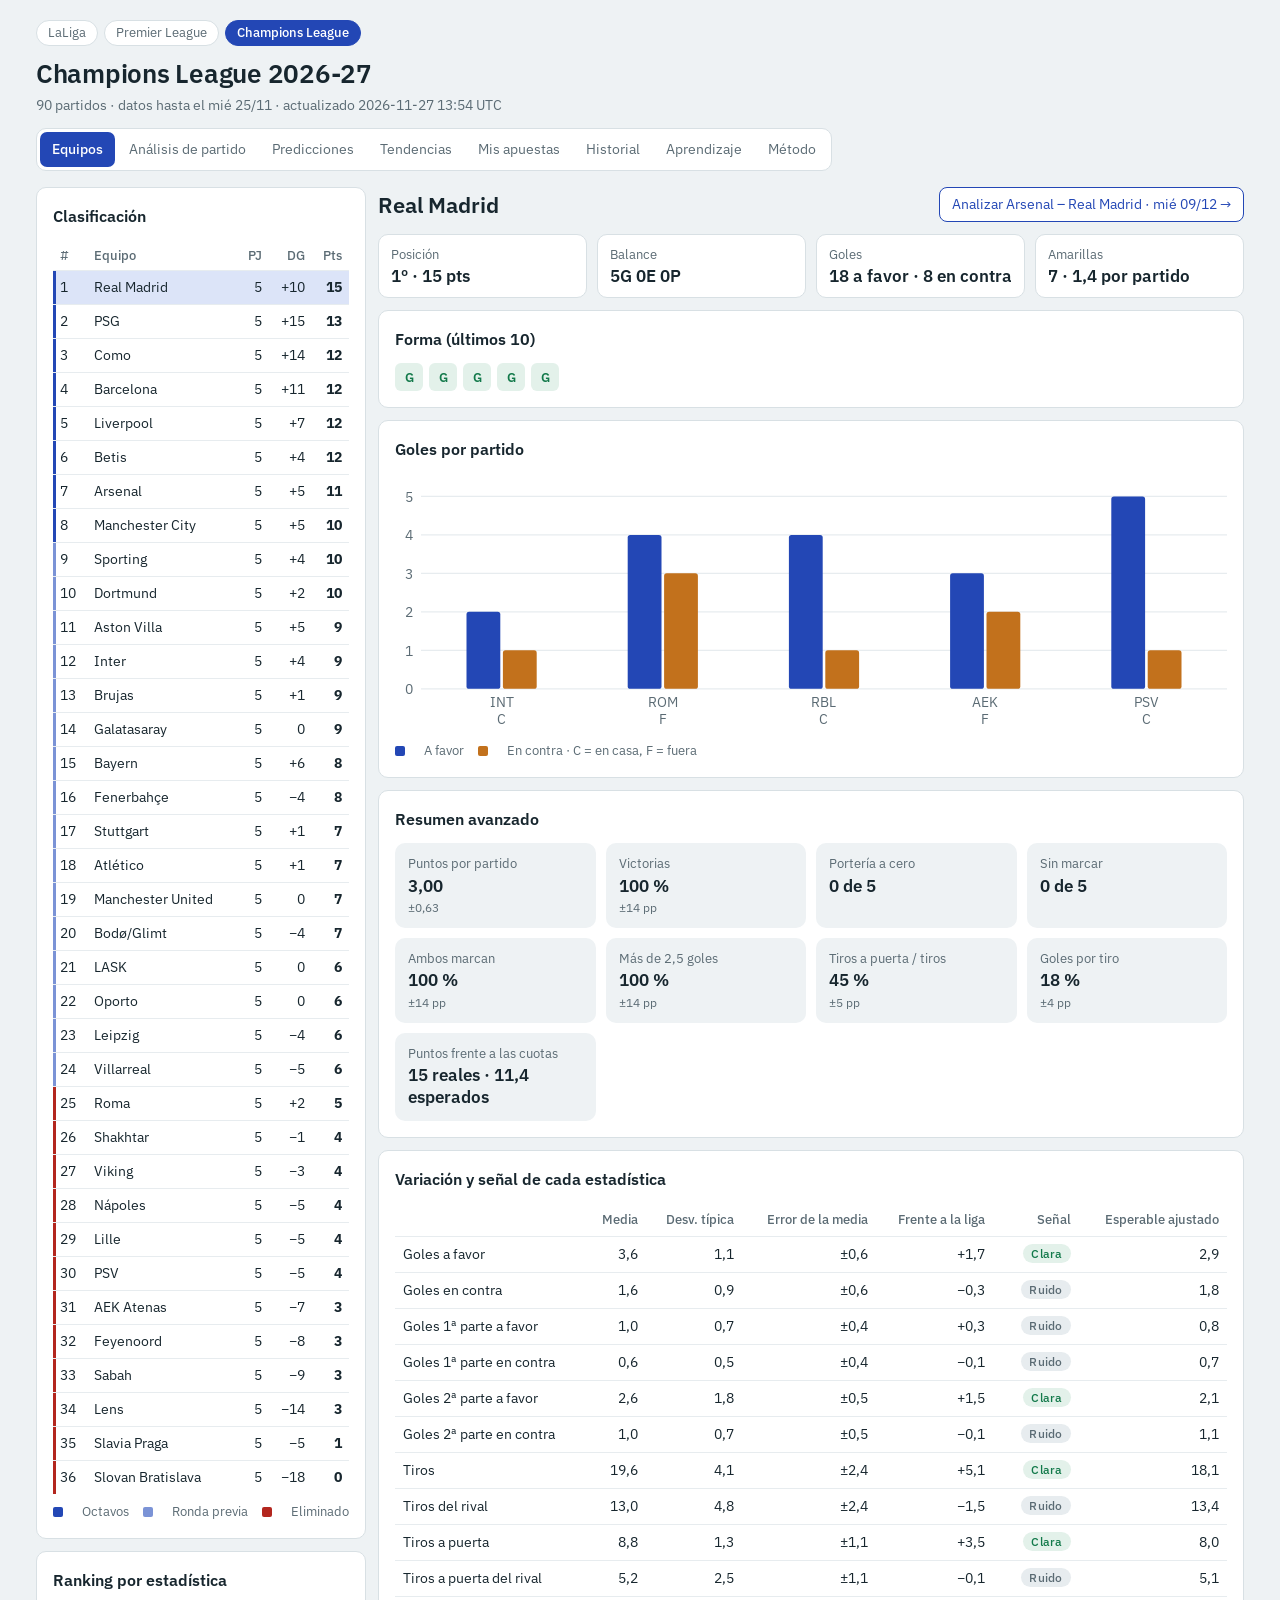
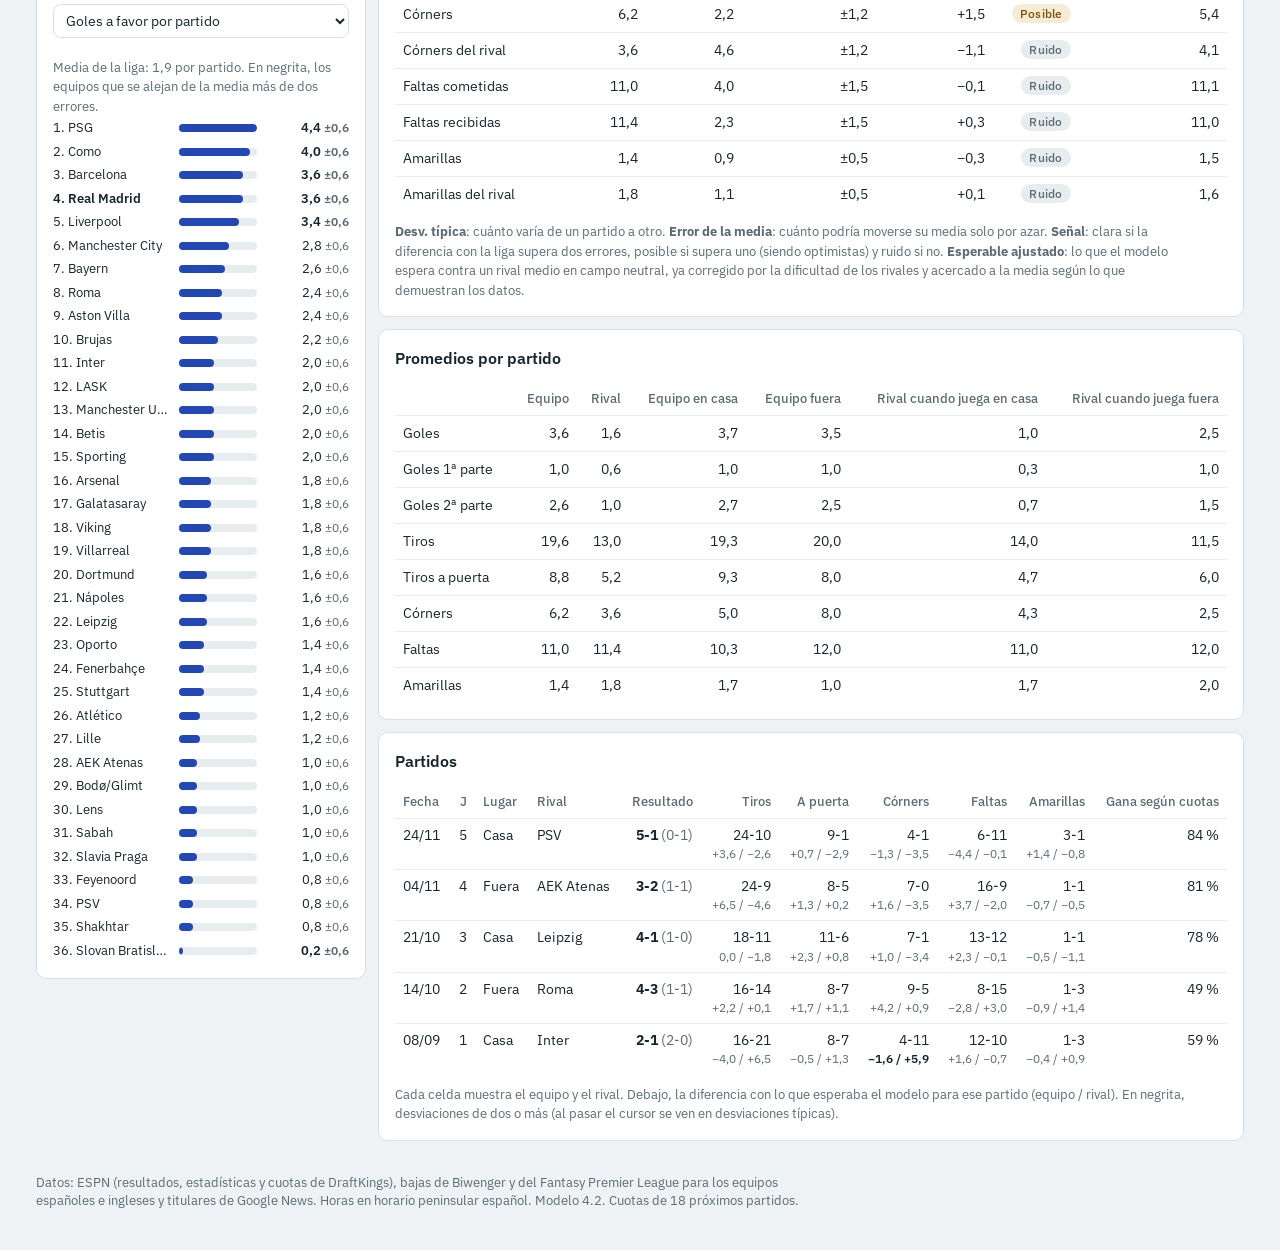
==== commit ff12f7b3: "Actualizar datos" ====
--- a/champions.html
+++ b/champions.html
@@ -262,7 +262,7 @@
 </main>
 <footer class="foot" id="foot"></footer>
 </div>
-<script>window.DATA={"meta":{"gen":"2026-11-27 02:53 UTC","today":"2026-11-27","last":"2026-11-25","n":90,"ver":"4.2","fx":18,"pend":54,"sims":5000,"warn":[],"league":"champions","name":"Champions League","title":"Champions League 2026-27","zones":{"ucl":8,"uel":16,"rel":12},"tiebreak":"los empates a puntos se resuelven como en el art. 18 del reglamento de la UEFA: diferencia de goles, goles a favor, goles fuera, victorias, victorias fuera y, después, los puntos, la diferencia de goles y los goles de los rivales de cada uno (los dos últimos criterios, juego limpio y coeficiente, se sustituyen por un sorteo)","cards_note":null,"leagues":[{"key":"laliga","name":"LaLiga","url":"https://jaimedhc.github.io/laliga-dashboard/"},{"key":"premier","name":"Premier League","url":"https://jaimedhc.github.io/laliga-dashboard/premier.html"},{"key":"champions","name":"Champions League","url":"https://jaimedhc.github.io/laliga-dashboard/champions.html"}],"sources":"ESPN (resultados, estadísticas y cuotas de DraftKings), bajas de Biwenger y del Fantasy Premier League para los equipos españoles e ingleses y titulares de Google News","cal_label":"Fecha de ESPN","cal_fallback":"las fechas de ESPN","refs":false,"zone_names":{"ucl":"Octavos","uel":"Ronda previa","rel":"Eliminado","champ":"1.º de la fase liga","top":"Octavos directos","mid":"Top 24","low":"Eliminado"},"data_note":"Los resultados, las estadísticas de cada partido (tiros, córners, faltas, amarillas), las fechas y horas y las cuotas de DraftKings (1X2 y goles) salen de ESPN; football-data no cubre la Champions y ESPN no da el xG, así que el modelo de goles usa solo los goles. Con tan pocos partidos por equipo, las cuotas ayudan a estimar las estadísticas: el modelo aprende cuánto pesar las cuotas, su propia predicción y la media de la competición (pestaña Aprendizaje). Las bajas, dudas y sanciones solo están para los equipos de LaLiga y la Premier (Biwenger y el Fantasy oficial); para el resto hay titulares de Google News. GitHub descarga todo cada dos horas y regenera esta página. Solo se usan datos de esta temporada. Las horas están en horario peninsular español. De momento solo se modela la fase liga; las eliminatorias llegarán en febrero.","xg":false,"odds_src":"DraftKings","mstats":true},"teams":["AEK Athens","AS Roma","Arsenal","Aston Villa","Atlético Madrid","Barcelona","Bayern Munich","Bodo/Glimt","Borussia Dortmund","Club Brugge","Como","FC Porto","Fenerbahce","Feyenoord Rotterdam","Galatasaray","Internazionale","LASK Linz","Lens","Lille","Liverpool","Manchester City","Manchester United","Napoli","PSV Eindhoven","Paris Saint-Germain","RB Leipzig","Real Betis","Real Madrid","Sabah FK","Shakhtar Donetsk","Slavia Prague","Slovan Bratislava","Sporting CP","VfB Stuttgart","Viking FK","Villarreal"],"names":["AEK Atenas","Roma","Arsenal","Aston Villa","Atlético","Barcelona","Bayern","Bodø/Glimt","Dortmund","Brujas","Como","Oporto","Fenerbahçe","Feyenoord","Galatasaray","Inter","LASK","Lens","Lille","Liverpool","Manchester City","Manchester United","Nápoles","PSV","PSG","Leipzig","Betis","Real Madrid","Sabah","Shakhtar","Slavia Praga","Slovan Bratislava","Sporting","Stuttgart","Viking","Villarreal"],"short":["AEK","ROM","ARS","AVL","ATM","BAR","BAY","BOD","BVB","BRU","COM","POR","FEN","FEY","GAL","INT","LAS","LEN","LIL","LIV","MCI","MUN","NAP","PSV","PSG","RBL","BET","RMA","SAB","SHA","SLA","SLO","SCP","STU","VIK","VIL"],"M":[["2026-09-08","18:45",1,0,16,1,0,1,0,null,null,18,11,4,3,7,3,7,15,1,2,1.741,4.0,4.4,null,null,null],["2026-09-08","18:45",1,9,3,2,3,1,3,null,null,14,21,7,9,4,5,17,14,3,3,2.5,3.55,2.75,1.645,2.25,null],["2026-09-08","21:00",1,8,35,3,2,0,0,null,null,18,13,6,6,9,7,15,10,1,3,1.769,4.0,4.2,null,null,null],["2026-09-08","21:00",1,11,20,0,2,0,0,null,null,5,20,0,10,2,5,10,17,1,3,5.0,4.1,1.667,1.667,2.2,null],["2026-09-08","21:00",1,18,26,2,3,2,1,null,null,6,20,2,5,5,5,11,13,1,3,2.15,3.5,3.35,1.741,2.1,null],["2026-09-08","21:00",1,27,15,2,1,2,0,null,null,16,21,8,7,4,11,12,10,1,3,1.606,4.4,5.0,null,null,null],["2026-09-09","18:45",1,5,13,5,1,2,0,null,null,24,4,9,2,4,1,10,12,1,1,1.071,13.0,26.0,null,null,null],["2026-09-09","18:45",1,33,34,3,1,3,1,null,null,17,9,3,3,4,5,13,13,0,3,1.211,7.5,12.0,null,null,null],["2026-09-09","21:00",1,19,4,2,1,1,1,null,null,14,9,5,4,7,5,11,10,1,1,1.769,3.9,4.5,1.588,2.35,null],["2026-09-09","21:00",1,22,2,0,1,0,0,null,null,5,26,3,8,0,6,12,11,2,1,5.25,3.85,1.667,2.0,1.833,null],["2026-09-09","21:00",1,24,31,6,1,3,0,null,null,35,9,14,4,7,2,8,6,0,1,1.033,19.0,36.0,null,null,null],["2026-09-09","21:00",1,32,14,3,1,1,1,null,null,8,10,5,3,1,4,13,11,2,3,1.606,4.3,5.0,null,null,null],["2026-09-10","18:45",1,12,1,1,1,0,1,null,null,11,8,5,3,1,3,12,19,4,2,4.0,3.75,1.87,1.571,2.4,null],["2026-09-10","18:45",1,23,29,1,1,0,1,null,null,10,8,2,2,3,3,14,15,3,6,1.488,4.7,6.0,null,null,null],["2026-09-10","21:00",1,6,7,5,0,0,0,null,null,25,3,12,0,6,3,5,8,0,1,1.071,14.0,26.0,null,null,null],["2026-09-10","21:00",1,10,25,4,1,2,0,null,null,14,14,6,4,1,5,9,10,2,3,1.667,4.2,4.7,null,null,null],["2026-09-10","21:00",1,21,28,4,0,3,0,null,null,21,11,10,0,7,2,12,13,1,1,1.071,13.0,29.0,null,null,null],["2026-09-10","21:00",1,30,17,2,3,0,0,null,null,18,26,5,8,6,9,8,8,0,1,2.8,3.5,2.45,null,null,null],["2026-10-13","18:45",2,17,32,0,2,0,1,null,null,21,11,6,5,6,3,8,12,2,0,2.5,3.55,2.75,1.625,2.3,null],["2026-10-13","18:45",2,28,30,2,0,0,0,null,null,13,18,6,8,4,6,15,14,3,2,4.3,3.75,1.833,1.714,2.1,null],["2026-10-13","21:00",2,2,18,3,0,0,0,null,null,16,4,8,0,7,0,13,9,2,1,1.211,6.5,14.0,null,null,null],["2026-10-13","21:00",2,4,21,2,0,1,0,null,null,11,9,5,4,2,5,11,13,1,1,1.8,3.85,4.3,1.667,2.2,null],["2026-10-13","21:00",2,14,5,1,4,1,1,null,null,5,22,3,11,1,6,12,10,2,0,8.0,6.0,1.312,null,null,null],["2026-10-13","21:00",2,15,9,3,4,1,1,null,null,30,18,12,8,4,4,6,13,2,4,1.235,7.0,11.0,null,null,null],["2026-10-13","21:00",2,25,23,1,0,0,0,null,null,19,11,7,5,6,13,13,12,1,2,1.571,5.0,4.8,null,null,null],["2026-10-13","21:00",2,34,6,3,3,2,0,null,null,8,25,5,8,7,15,12,8,2,2,13.0,9.5,1.154,null,null,null],["2026-10-13","21:00",2,35,22,3,1,2,1,null,null,17,11,4,3,4,4,8,15,2,3,2.2,3.45,3.3,1.8,2.0,null],["2026-10-14","18:45",2,13,10,3,2,1,1,null,null,13,11,5,5,5,1,19,18,2,3,3.0,3.6,2.25,1.606,2.35,null],["2026-10-14","18:45",2,16,19,3,6,0,3,null,null,12,26,4,9,3,11,7,4,1,0,6.5,4.7,1.465,1.571,2.4,null],["2026-10-14","21:00",2,1,27,3,4,1,1,null,null,14,16,7,8,5,9,15,8,3,1,3.6,3.95,1.952,null,null,null],["2026-10-14","21:00",2,3,12,6,0,3,0,null,null,20,15,11,4,9,7,12,6,0,2,1.625,4.2,5.25,null,null,null],["2026-10-14","21:00",2,7,8,1,0,0,0,null,null,11,9,3,4,4,10,7,8,0,2,2.6,3.8,2.5,null,null,null],["2026-10-14","21:00",2,20,24,2,4,0,3,null,null,27,15,9,10,11,2,10,11,1,1,1.909,4.2,3.45,null,null,null],["2026-10-14","21:00",2,26,11,3,2,0,0,null,null,17,11,7,5,5,1,14,15,4,3,2.15,3.6,3.25,1.69,2.2,null],["2026-10-14","21:00",2,29,0,3,1,1,1,null,null,12,13,4,3,5,2,16,17,1,4,2.8,3.15,2.65,2.1,1.741,null],["2026-10-14","21:00",2,31,33,0,3,0,1,null,null,15,16,1,8,1,8,11,15,1,3,6.5,5.75,1.392,null,null,null],["2026-10-20","18:45",3,12,30,2,2,2,1,null,null,15,15,4,4,3,5,12,15,3,1,1.417,5.25,7.0,null,null,null],["2026-10-20","18:45",3,28,8,1,2,1,1,null,null,13,22,4,9,4,9,8,12,4,0,9.5,6.0,1.286,null,null,null],["2026-10-20","21:00",3,1,31,4,0,2,0,null,null,26,1,10,0,8,1,10,10,0,3,1.111,9.5,23.0,null,null,null],["2026-10-20","21:00",3,11,23,0,1,0,0,null,null,14,18,4,3,2,3,7,9,0,2,1.488,4.7,6.0,1.571,2.4,null],["2026-10-20","21:00",3,19,35,4,3,2,2,null,null,22,14,7,5,8,2,12,10,0,2,1.541,4.5,5.75,null,null,null],["2026-10-20","21:00",3,20,0,5,1,2,0,null,null,17,11,7,3,8,3,6,10,1,0,1.154,9.0,15.0,null,null,null],["2026-10-20","21:00",3,22,7,4,3,2,1,null,null,17,15,8,6,2,5,7,5,3,0,1.667,4.1,4.8,null,null,null],["2026-10-20","21:00",3,24,5,4,2,1,0,null,null,22,18,14,5,2,3,11,10,0,1,2.35,4.4,2.55,null,null,null],["2026-10-20","21:00",3,33,4,1,1,1,0,null,null,18,10,5,3,9,4,15,7,1,0,3.2,3.85,2.1,null,null,null],["2026-10-21","18:45",3,10,21,4,1,1,0,null,null,11,13,8,4,1,4,10,11,1,3,2.4,3.75,2.75,null,null,null],["2026-10-21","18:45",3,18,14,2,4,2,2,null,null,15,10,5,4,3,3,9,10,3,1,2.55,3.5,2.7,1.667,2.25,null],["2026-10-21","21:00",3,3,34,3,1,2,0,null,null,21,10,10,3,8,6,7,14,0,0,1.211,7.5,11.0,null,null,null],["2026-10-21","21:00",3,6,2,2,2,1,1,null,null,13,14,5,5,3,5,15,6,0,2,2.35,3.7,2.85,1.625,2.3,null],["2026-10-21","21:00",3,9,17,3,0,1,0,null,null,11,19,5,7,1,5,6,10,2,2,1.69,4.3,4.4,null,null,null],["2026-10-21","21:00",3,15,29,1,0,0,0,null,null,13,12,5,4,5,4,9,10,2,2,1.27,6.5,9.5,null,null,null],["2026-10-21","21:00",3,26,13,1,0,0,0,null,null,23,12,10,2,4,4,8,10,1,2,1.769,4.2,4.1,null,null,null],["2026-10-21","21:00",3,27,25,4,1,1,0,null,null,18,11,11,6,7,1,13,12,1,1,1.222,7.5,10.5,null,null,null],["2026-10-21","21:00",3,32,16,2,3,1,1,null,null,16,11,4,7,7,4,10,22,2,5,1.364,5.75,7.5,null,null,null],["2026-11-03","18:45",4,14,33,2,0,2,0,null,null,13,13,4,5,6,4,13,16,3,5,2.0,4.3,3.2,null,null,null],["2026-11-03","18:45",4,29,32,0,1,0,0,null,null,14,11,4,3,7,2,10,18,1,1,3.35,3.5,2.15,1.87,1.952,null],["2026-11-03","21:00",4,4,6,0,2,0,0,null,null,9,19,3,5,4,4,13,3,1,2,3.25,3.8,2.1,null,null,null],["2026-11-03","21:00",4,5,3,3,0,1,0,null,null,16,9,8,1,4,8,14,9,1,3,1.294,6.5,8.0,null,null,null],["2026-11-03","21:00",4,7,18,0,0,0,0,null,null,4,9,4,2,3,4,12,8,0,1,1.571,4.6,5.0,null,null,null],["2026-11-03","21:00",4,13,15,0,3,0,2,null,null,11,11,2,6,5,4,7,13,1,2,4.2,4.2,1.741,null,null,null],["2026-11-03","21:00",4,16,31,4,0,3,0,null,null,29,7,10,5,8,2,5,9,0,2,1.333,5.75,8.0,null,null,null],["2026-11-03","21:00",4,21,1,3,2,0,2,null,null,15,7,6,4,3,1,11,14,3,3,2.1,4.2,3.05,null,null,null],["2026-11-03","21:00",4,35,24,0,6,0,4,null,null,14,22,2,12,4,8,19,4,4,1,4.2,4.2,1.741,null,null,null],["2026-11-04","18:45",4,0,27,2,3,1,1,null,null,9,24,5,8,0,7,9,16,1,1,13.0,8.0,1.182,null,null,null],["2026-11-04","18:45",4,12,19,3,2,1,1,null,null,17,22,6,6,4,12,13,12,1,1,5.5,4.6,1.541,null,null,null],["2026-11-04","21:00",4,8,26,2,1,0,0,null,null,15,11,6,4,2,5,15,13,4,4,1.513,4.6,6.0,null,null,null],["2026-11-04","21:00",4,11,22,4,1,1,1,null,null,19,11,8,6,6,5,8,11,1,4,2.05,3.5,3.75,1.769,2.05,null],["2026-11-04","21:00",4,17,10,1,9,0,3,null,null,11,18,3,12,5,5,12,11,2,0,3.95,3.95,1.833,null,null,null],["2026-11-04","21:00",4,23,9,1,2,0,1,null,null,27,10,9,3,8,5,8,10,0,3,1.87,4.4,3.5,null,null,null],["2026-11-04","21:00",4,25,20,2,3,0,1,null,null,14,12,6,5,5,3,20,7,4,2,5.0,4.7,1.571,null,null,null],["2026-11-04","21:00",4,30,2,1,2,0,2,null,null,18,12,6,5,4,2,15,10,1,2,14.0,5.75,1.25,1.769,2.05,null],["2026-11-04","21:00",4,34,28,4,1,1,1,null,null,21,16,8,4,10,6,5,9,2,2,1.556,4.7,5.25,null,null,null],["2026-11-24","18:45",5,7,16,1,0,0,0,null,null,9,5,2,0,4,0,5,14,1,1,1.345,6.0,7.5,null,null,null],["2026-11-24","18:45",5,14,3,1,0,0,0,null,null,9,4,2,0,5,1,13,12,2,4,3.4,3.95,2.0,null,null,null],["2026-11-24","21:00",5,2,8,1,1,1,0,null,null,30,13,4,4,8,5,7,13,0,0,1.465,4.6,7.0,1.667,2.2,null],["2026-11-24","21:00",5,10,0,1,0,0,0,null,null,19,7,4,3,2,1,15,17,2,3,1.263,6.5,10.0,null,null,null],["2026-11-24","21:00",5,13,11,0,1,0,1,null,null,21,9,7,3,8,4,10,13,2,4,3.75,3.8,1.952,1.645,2.25,null],["2026-11-24","21:00",5,20,22,2,2,0,0,null,null,18,9,7,3,9,3,9,9,1,0,1.256,6.5,10.5,null,null,null],["2026-11-24","21:00",5,25,17,3,1,2,0,null,null,16,11,7,3,10,4,12,13,2,4,1.385,5.5,7.0,null,null,null],["2026-11-24","21:00",5,27,23,5,1,0,1,null,null,24,10,9,1,4,1,6,11,3,1,1.133,10.0,16.0,null,null,null],["2026-11-24","21:00",5,31,26,0,2,0,1,null,null,12,18,2,6,1,4,12,6,1,1,7.5,5.25,1.385,null,null,null],["2026-11-25","18:45",5,28,5,1,4,0,1,null,null,8,25,3,14,4,6,9,8,1,0,29.0,14.0,1.062,null,null,null],["2026-11-25","18:45",5,30,35,0,1,0,0,null,null,13,7,1,5,13,0,12,15,2,4,2.75,3.55,2.5,1.588,2.35,null],["2026-11-25","21:00",5,4,34,2,0,2,0,null,null,20,9,9,1,6,1,7,9,0,1,1.111,10.0,21.0,null,null,null],["2026-11-25","21:00",5,9,19,0,3,0,1,null,null,17,13,5,4,8,4,9,13,0,0,4.1,4.4,1.741,null,null,null],["2026-11-25","21:00",5,15,33,2,0,0,0,null,null,20,13,5,2,11,6,9,10,2,1,1.4,5.5,6.5,null,null,null],["2026-11-25","21:00",5,18,6,2,1,0,1,null,null,15,12,3,7,3,4,2,11,0,1,5.25,4.0,1.645,1.741,2.05,null],["2026-11-25","21:00",5,24,1,2,2,1,1,null,null,15,13,4,4,3,4,5,18,0,2,1.488,4.8,6.0,null,null,null],["2026-11-25","21:00",5,29,12,0,1,0,0,null,null,8,13,2,5,3,5,12,14,2,1,2.7,3.45,2.6,1.833,2.0,null],["2026-11-25","21:00",5,32,21,2,2,1,0,null,null,11,7,4,2,3,2,18,13,2,1,2.75,3.7,2.45,null,null,null]],"E":[[1.613,1.658,0.818,0.661,null,null,15.855,12.676,4.864,4.052,4.626,3.969,9.576,12.873,1.419,1.835],[2.048,1.935,0.694,1.088,null,null,14.225,16.405,5.57,6.464,4.94,4.991,11.502,10.993,1.706,1.88],[2.049,1.488,0.647,0.622,null,null,17.307,12.311,5.95,3.969,7.761,4.198,11.459,11.158,1.368,2.579],[1.721,2.002,0.584,0.512,null,null,11.622,16.666,4.321,6.888,3.689,5.713,10.938,11.341,1.373,2.196],[1.607,1.752,0.778,0.532,null,null,12.114,13.041,3.502,5.397,3.579,4.224,10.362,11.671,1.475,2.094],[3.117,1.652,0.897,0.563,null,null,19.963,14.476,8.482,5.744,5.586,5.148,10.408,10.716,1.36,2.063],[3.513,1.009,1.084,0.383,null,null,20.629,9.392,9.113,3.444,4.358,3.967,10.931,11.344,1.22,1.715],[1.919,1.525,1.151,0.648,null,null,19.188,11.28,5.78,3.437,6.883,5.178,10.962,11.174,1.363,1.889],[2.861,1.275,1.066,0.654,null,null,18.092,11.291,5.694,4.389,6.548,4.188,10.242,10.479,1.036,1.312],[1.732,1.712,0.718,0.702,null,null,11.167,19.888,4.636,5.876,3.154,5.455,11.315,9.985,1.481,1.561],[4.571,0.796,2.356,0.33,null,null,29.939,10.693,13.131,3.049,5.656,3.148,9.001,11.39,0.963,1.805],[2.059,1.506,0.779,0.788,null,null,12.823,10.088,4.957,3.531,3.633,4.064,12.091,12.072,1.679,2.278],[1.706,1.946,0.622,1.015,null,null,13.512,12.327,4.743,4.932,4.19,4.645,10.232,13.724,1.817,1.838],[1.342,1.058,0.478,0.465,null,null,14.665,10.688,4.175,3.327,4.881,3.986,11.707,11.38,1.502,2.456],[2.683,1.113,0.58,0.425,null,null,19.043,7.79,7.639,2.933,5.728,3.821,9.138,9.598,1.232,1.36],[3.566,1.358,1.105,0.447,null,null,14.418,12.062,6.937,4.71,3.807,4.639,11.106,13.163,1.587,2.369],[2.47,1.151,0.897,0.539,null,null,19.45,9.95,8.016,3.281,5.651,3.307,10.629,11.954,1.332,2.077],[1.796,1.261,0.663,0.418,null,null,16.804,15.078,5.691,5.086,5.928,4.644,10.628,11.287,1.183,2.229],[1.475,1.987,0.438,0.816,null,null,17.992,11.341,5.679,4.526,5.614,3.967,10.882,11.733,1.726,1.507],[1.601,1.238,0.659,0.519,null,null,14.048,17.821,4.664,5.925,4.146,6.428,11.061,11.469,1.85,1.571],[2.145,1.128,0.86,0.579,null,null,18.303,8.903,6.599,2.716,5.197,3.061,10.698,11.0,1.305,1.468],[1.609,1.502,0.832,0.528,null,null,11.849,11.688,5.015,4.15,3.644,4.155,10.993,11.259,1.175,1.733],[1.897,2.612,0.872,0.743,null,null,10.081,15.753,4.0,7.289,3.867,3.793,10.823,11.27,1.58,1.734],[2.202,1.597,0.776,0.636,null,null,23.546,12.56,8.704,4.712,6.081,4.186,9.952,11.026,1.556,2.178],[1.797,1.124,0.567,0.475,null,null,16.681,11.889,5.935,3.823,5.034,5.252,11.125,11.071,1.872,1.92],[2.041,2.21,0.792,0.681,null,null,11.584,19.959,4.246,7.062,5.222,6.644,9.857,9.767,1.391,1.417],[2.245,1.601,0.87,0.813,null,null,17.205,11.516,5.776,4.336,4.682,4.625,10.328,11.423,1.712,2.103],[1.379,2.733,0.494,1.033,null,null,12.85,13.242,4.131,5.998,4.674,2.998,11.748,12.363,1.619,1.984],[2.204,2.592,0.818,1.108,null,null,14.498,17.152,5.141,5.439,4.27,7.113,10.783,9.747,1.335,1.345],[2.428,2.497,1.069,0.643,null,null,13.887,13.775,5.933,6.26,4.13,4.755,12.007,10.774,1.58,1.924],[2.57,1.237,1.367,0.518,null,null,16.24,12.226,6.346,4.247,6.25,4.418,11.53,12.1,1.438,2.028],[1.407,1.472,0.496,0.408,null,null,11.812,13.085,3.823,5.053,4.693,5.438,9.239,10.849,1.204,1.677],[2.497,2.953,0.6,1.319,null,null,19.371,15.141,6.843,7.524,6.265,3.774,10.788,10.676,1.451,1.297],[2.098,1.292,0.534,0.48,null,null,19.872,10.193,7.166,3.599,4.909,3.191,11.111,11.872,2.113,2.105],[1.407,1.114,0.634,0.515,null,null,13.685,10.663,3.985,3.463,4.793,3.196,12.074,12.804,1.631,2.013],[1.057,1.626,0.467,0.984,null,null,12.099,17.951,3.414,5.472,3.554,6.179,10.281,11.408,1.455,1.703],[1.865,1.16,0.779,0.481,null,null,16.053,14.027,5.889,4.267,4.212,5.776,11.143,12.882,1.824,1.598],[1.425,1.635,0.568,0.545,null,null,14.932,17.793,4.102,7.108,4.995,6.823,10.083,11.4,1.777,1.59],[2.882,0.832,1.504,0.339,null,null,20.485,8.224,7.625,2.814,5.641,2.765,11.021,10.32,1.358,1.984],[1.702,1.07,0.566,0.396,null,null,13.678,15.171,4.514,4.409,3.854,5.178,10.243,11.615,1.711,2.142],[3.477,1.614,1.44,0.694,null,null,19.689,11.628,6.248,4.096,8.441,3.833,10.812,11.335,1.093,2.11],[2.701,1.188,0.731,0.564,null,null,18.949,10.149,6.808,3.506,6.196,3.207,11.157,11.925,1.371,1.714],[1.949,1.252,0.766,0.465,null,null,12.95,11.099,5.427,3.775,3.889,4.361,9.72,9.514,1.615,1.276],[3.566,2.465,1.426,0.62,null,null,17.087,18.364,9.305,6.749,4.056,4.551,9.733,11.5,1.075,1.451],[1.574,1.177,0.77,0.613,null,null,14.96,11.42,4.553,3.894,5.475,4.444,11.416,10.919,1.462,1.54],[3.482,1.654,1.133,0.528,null,null,13.84,10.951,6.407,4.239,2.898,3.961,11.82,12.598,1.45,2.126],[1.627,1.664,0.824,0.909,null,null,12.272,9.477,3.875,3.743,3.65,3.928,10.002,11.94,1.608,1.982],[2.649,1.475,1.586,0.585,null,null,19.394,10.318,7.031,3.738,7.045,5.098,9.899,11.922,1.358,1.803],[2.384,1.522,0.543,0.642,null,null,16.422,13.96,6.526,4.566,4.646,4.78,10.637,10.073,1.13,1.663],[2.763,1.211,1.017,0.429,null,null,15.507,19.148,6.649,5.982,4.855,4.899,10.207,10.712,1.492,1.897],[2.015,1.001,0.606,0.499,null,null,16.876,10.484,6.156,3.398,5.612,4.166,11.26,11.371,1.758,2.141],[2.199,1.063,0.732,0.434,null,null,17.443,10.857,6.522,3.419,4.296,3.833,11.178,12.139,1.875,1.987],[3.41,1.397,0.96,0.497,null,null,17.962,12.773,8.725,5.235,6.01,4.405,10.709,12.141,1.487,2.071],[2.17,1.575,0.872,0.597,null,null,15.158,11.585,5.062,4.293,4.949,3.909,10.312,12.49,1.328,2.098],[1.948,1.353,1.011,0.716,null,null,12.768,11.998,3.752,4.259,4.71,4.365,10.86,12.739,1.7,2.401],[1.337,1.499,0.573,0.549,null,null,12.507,10.194,4.221,3.603,4.721,3.42,11.716,13.789,1.864,1.883],[1.576,1.812,0.75,0.456,null,null,11.727,15.561,4.809,5.563,4.482,5.284,9.632,10.172,1.134,1.52],[3.169,1.75,0.792,0.821,null,null,19.008,10.355,8.218,4.717,5.058,4.534,11.076,11.138,1.116,1.893],[1.569,1.269,0.569,0.618,null,null,10.214,10.323,4.239,3.179,4.155,3.774,10.194,9.449,1.067,1.6],[1.326,1.685,0.55,0.688,null,null,14.292,15.324,4.379,5.917,4.839,5.21,10.465,11.238,1.409,2.223],[2.541,0.889,1.092,0.443,null,null,20.284,10.843,6.862,3.363,5.188,3.575,10.356,9.52,1.304,1.706],[2.16,1.861,0.628,0.96,null,null,12.5,10.329,4.888,4.429,4.189,3.366,10.441,13.394,1.64,1.986],[1.903,3.173,0.687,1.668,null,null,15.459,18.255,4.782,8.134,4.323,5.383,11.76,10.581,1.925,1.393],[1.549,2.583,0.715,0.764,null,null,13.605,17.52,4.762,6.749,3.519,5.354,10.953,12.297,1.481,1.653],[1.801,2.599,0.747,1.124,null,null,16.117,15.932,5.344,5.374,4.633,6.668,10.318,12.082,1.434,1.293],[1.864,1.571,0.514,0.463,null,null,15.355,15.082,5.566,4.867,5.157,4.771,11.897,10.578,1.545,2.363],[1.896,1.452,0.656,0.595,null,null,16.34,12.66,5.406,5.077,4.631,3.755,9.735,11.641,1.351,2.596],[1.497,3.326,0.419,1.107,null,null,16.536,13.302,5.235,6.457,5.243,3.42,11.24,11.117,1.803,1.586],[1.466,1.688,0.612,0.593,null,null,20.461,12.804,5.903,4.612,5.289,4.005,10.347,11.035,1.33,2.498],[1.817,2.103,0.585,0.615,null,null,14.173,13.061,5.682,5.972,4.818,5.795,11.881,10.811,1.502,1.968],[1.29,1.66,0.445,0.712,null,null,13.784,16.328,4.369,5.575,4.552,4.448,12.046,11.219,1.203,1.937],[2.327,1.241,1.003,0.662,null,null,17.744,14.18,6.846,4.048,6.522,5.144,10.263,10.517,1.311,1.815],[1.545,1.65,0.601,0.596,null,null,12.332,11.404,4.185,4.382,5.011,3.789,8.585,10.926,1.074,1.83],[1.885,1.867,0.914,0.986,null,null,11.68,12.127,4.08,5.181,4.637,4.467,11.587,11.504,1.622,2.391],[1.924,1.308,0.749,0.383,null,null,21.167,11.284,5.952,4.317,5.87,4.41,9.696,12.629,1.473,1.538],[3.517,1.156,1.075,0.527,null,null,17.152,10.534,6.514,3.529,3.716,3.383,12.089,12.525,1.396,2.14],[1.381,1.35,0.489,0.607,null,null,16.409,11.088,5.196,4.101,5.132,3.412,11.296,11.723,1.719,2.041],[2.946,1.49,0.76,0.643,null,null,21.559,9.551,8.265,4.011,6.784,3.243,9.475,11.526,1.291,1.958],[2.259,1.209,0.795,0.407,null,null,16.565,13.569,7.047,4.702,5.571,5.33,10.855,10.867,1.412,2.167],[3.294,1.1,0.837,0.444,null,null,20.351,12.58,8.304,3.896,5.345,4.478,10.417,11.142,1.56,1.763],[1.085,1.965,0.457,0.69,null,null,11.043,19.93,3.613,6.703,2.819,5.293,10.964,10.32,1.566,1.889],[1.391,2.947,0.511,0.91,null,null,11.261,21.976,4.003,10.213,3.973,5.392,10.636,10.607,1.586,1.295],[1.552,1.671,0.616,0.723,null,null,17.335,11.582,4.96,4.514,7.312,3.484,11.528,12.24,1.351,2.685],[1.735,1.415,1.021,0.59,null,null,16.886,10.662,6.188,3.544,5.668,4.795,9.672,10.872,1.026,1.707],[2.292,2.548,0.818,1.092,null,null,15.375,19.628,5.774,6.646,4.728,5.833,10.346,10.921,1.524,1.337],[2.045,1.28,0.68,0.7,null,null,18.826,12.783,5.957,4.061,6.728,4.932,10.118,12.002,1.686,1.972],[1.61,2.173,0.796,0.549,null,null,11.177,14.901,3.366,6.535,4.154,5.214,9.042,10.898,1.275,1.553],[3.754,1.738,1.468,0.747,null,null,17.94,13.087,8.733,4.526,4.21,4.363,9.294,13.247,1.249,2.024],[1.457,1.259,0.707,0.511,null,null,13.178,11.981,4.365,4.036,5.159,3.743,12.096,12.62,1.568,2.216],[2.08,1.63,0.835,0.551,null,null,11.799,11.914,4.491,4.598,3.362,4.241,12.474,12.196,1.378,2.035]],"fx":[[6,"2026-12-08","18:45",34,13,4,2.65,3.85,2.3,null,null,0.5,1.556,2.15,null,null,null],[6,"2026-12-08","18:45",35,28,4,1.211,7.0,9.5,null,null,-2.5,2.15,1.571,null,null,null],[6,"2026-12-08","21:00",0,14,4,2.5,3.5,2.6,null,null,-0.5,2.3,1.488,null,null,null],[6,"2026-12-08","21:00",1,32,4,1.571,4.4,4.9,null,null,-0.5,1.526,2.25,null,null,null],[6,"2026-12-08","21:00",3,24,4,3.6,4.0,1.833,null,null,0.5,1.87,1.741,null,null,null],[6,"2026-12-08","21:00",5,20,4,1.769,4.5,3.5,null,null,-0.5,1.69,1.952,null,null,null],[6,"2026-12-08","21:00",6,30,4,1.143,8.5,13.0,null,null,-2.5,1.909,1.714,null,null,null],[6,"2026-12-08","21:00",21,25,4,1.833,4.2,3.45,null,null,-0.5,1.741,1.87,null,null,null],[6,"2026-12-08","21:00",22,9,4,1.769,4.2,3.8,null,null,-0.5,1.667,1.952,null,null,null],[6,"2026-12-09","18:45",26,10,4,2.65,3.7,2.4,null,null,0.5,1.526,2.25,null,null,null],[6,"2026-12-09","18:45",31,29,4,4.6,4.0,1.645,1.571,2.3,0.5,2.1,1.588,null,null,null],[6,"2026-12-09","21:00",2,27,4,2.0,3.85,3.2,null,null,-0.5,1.909,1.714,null,null,null],[6,"2026-12-09","21:00",8,15,4,2.5,3.7,2.5,null,null,-0.5,2.3,1.488,null,null,null],[6,"2026-12-09","21:00",16,12,4,2.7,3.7,2.35,null,null,0.5,1.541,2.2,null,null,null],[6,"2026-12-09","21:00",17,7,4,2.15,3.85,2.9,null,null,-0.5,2.0,1.645,null,null,null],[6,"2026-12-09","21:00",19,11,4,1.476,4.6,5.75,null,null,-1.5,2.1,1.588,null,null,null],[6,"2026-12-09","21:00",23,4,4,3.2,4.0,1.952,null,null,0.5,1.769,1.833,null,null,null],[6,"2026-12-09","21:00",33,18,4,1.69,4.2,4.1,null,null,-0.5,1.625,2.05,null,null,null],[7,"2027-01-19","18:45",7,4,4,null,null,null,null,null,null,null,null,null,null,null],[7,"2027-01-19","18:45",14,13,4,null,null,null,null,null,null,null,null,null,null,null],[7,"2027-01-19","21:00",0,1,4,null,null,null,null,null,null,null,null,null,null,null],[7,"2027-01-19","21:00",3,8,4,null,null,null,null,null,null,null,null,null,null,null],[7,"2027-01-19","21:00",11,30,4,null,null,null,null,null,null,null,null,null,null,null],[7,"2027-01-19","21:00",15,19,4,null,null,null,null,null,null,null,null,null,null,null],[7,"2027-01-19","21:00",18,31,4,null,null,null,null,null,null,null,null,null,null,null],[7,"2027-01-19","21:00",27,16,4,null,null,null,null,null,null,null,null,null,null,null],[7,"2027-01-19","21:00",33,9,4,null,null,null,null,null,null,null,null,null,null,null],[7,"2027-01-20","18:45",12,35,4,null,null,null,null,null,null,null,null,null,null,null],[7,"2027-01-20","18:45",28,22,4,null,null,null,null,null,null,null,null,null,null,null],[7,"2027-01-20","21:00",10,24,4,null,null,null,null,null,null,null,null,null,null,null],[7,"2027-01-20","21:00",17,20,4,null,null,null,null,null,null,null,null,null,null,null],[7,"2027-01-20","21:00",21,6,4,null,null,null,null,null,null,null,null,null,null,null],[7,"2027-01-20","21:00",25,29,4,null,null,null,null,null,null,null,null,null,null,null],[7,"2027-01-20","21:00",26,2,4,null,null,null,null,null,null,null,null,null,null,null],[7,"2027-01-20","21:00",32,5,4,null,null,null,null,null,null,null,null,null,null,null],[7,"2027-01-20","21:00",34,23,4,null,null,null,null,null,null,null,null,null,null,null],[8,"2027-01-27","21:00",1,18,4,null,null,null,null,null,null,null,null,null,null,null],[8,"2027-01-27","21:00",2,28,4,null,null,null,null,null,null,null,null,null,null,null],[8,"2027-01-27","21:00",4,12,4,null,null,null,null,null,null,null,null,null,null,null],[8,"2027-01-27","21:00",5,10,4,null,null,null,null,null,null,null,null,null,null,null],[8,"2027-01-27","21:00",6,26,4,null,null,null,null,null,null,null,null,null,null,null],[8,"2027-01-27","21:00",8,0,4,null,null,null,null,null,null,null,null,null,null,null],[8,"2027-01-27","21:00",9,7,4,null,null,null,null,null,null,null,null,null,null,null],[8,"2027-01-27","21:00",13,25,4,null,null,null,null,null,null,null,null,null,null,null],[8,"2027-01-27","21:00",16,11,4,null,null,null,null,null,null,null,null,null,null,null],[8,"2027-01-27","21:00",19,17,4,null,null,null,null,null,null,null,null,null,null,null],[8,"2027-01-27","21:00",20,32,4,null,null,null,null,null,null,null,null,null,null,null],[8,"2027-01-27","21:00",22,34,4,null,null,null,null,null,null,null,null,null,null,null],[8,"2027-01-27","21:00",23,33,4,null,null,null,null,null,null,null,null,null,null,null],[8,"2027-01-27","21:00",24,14,4,null,null,null,null,null,null,null,null,null,null,null],[8,"2027-01-27","21:00",29,27,4,null,null,null,null,null,null,null,null,null,null,null],[8,"2027-01-27","21:00",30,3,4,null,null,null,null,null,null,null,null,null,null,null],[8,"2027-01-27","21:00",31,15,4,null,null,null,null,null,null,null,null,null,null,null],[8,"2027-01-27","21:00",35,21,4,null,null,null,null,null,null,null,null,null,null,null]],"table":[{"pos":1,"pj":5,"w":5,"d":0,"l":0,"gf":18,"ga":8,"pts":15,"xn":0,"form":"WWWWW","t":27,"xpts":0.0},{"pos":2,"pj":5,"w":4,"d":1,"l":0,"gf":22,"ga":7,"pts":13,"xn":0,"form":"WWWWD","t":24,"xpts":0.0},{"pos":3,"pj":5,"w":4,"d":0,"l":1,"gf":20,"ga":6,"pts":12,"xn":0,"form":"WLWWW","t":10,"xpts":0.0},{"pos":4,"pj":5,"w":4,"d":0,"l":1,"gf":18,"ga":7,"pts":12,"xn":0,"form":"WWLWW","t":5,"xpts":0.0},{"pos":5,"pj":5,"w":4,"d":0,"l":1,"gf":17,"ga":10,"pts":12,"xn":0,"form":"WWWLW","t":19,"xpts":0.0},{"pos":6,"pj":5,"w":4,"d":0,"l":1,"gf":10,"ga":6,"pts":12,"xn":0,"form":"WWWLW","t":26,"xpts":0.0},{"pos":7,"pj":5,"w":3,"d":2,"l":0,"gf":9,"ga":4,"pts":11,"xn":0,"form":"WWDWD","t":2,"xpts":0.0},{"pos":8,"pj":5,"w":3,"d":1,"l":1,"gf":14,"ga":9,"pts":10,"xn":0,"form":"WLWWD","t":20,"xpts":0.0},{"pos":9,"pj":5,"w":3,"d":1,"l":1,"gf":10,"ga":6,"pts":10,"xn":0,"form":"WWLWD","t":32,"xpts":0.0},{"pos":10,"pj":5,"w":3,"d":1,"l":1,"gf":8,"ga":6,"pts":10,"xn":0,"form":"WLWWD","t":8,"xpts":0.0},{"pos":11,"pj":5,"w":3,"d":0,"l":2,"gf":12,"ga":7,"pts":9,"xn":0,"form":"WWWLL","t":3,"xpts":0.0},{"pos":12,"pj":5,"w":3,"d":0,"l":2,"gf":10,"ga":6,"pts":9,"xn":0,"form":"LLWWW","t":15,"xpts":0.0},{"pos":13,"pj":5,"w":3,"d":0,"l":2,"gf":11,"ga":10,"pts":9,"xn":0,"form":"LWWWL","t":9,"xpts":0.0},{"pos":14,"pj":5,"w":3,"d":0,"l":2,"gf":9,"ga":9,"pts":9,"xn":0,"form":"LLWWW","t":14,"xpts":0.0},{"pos":15,"pj":5,"w":2,"d":2,"l":1,"gf":13,"ga":7,"pts":8,"xn":0,"form":"WDDWL","t":6,"xpts":0.0},{"pos":16,"pj":5,"w":2,"d":2,"l":1,"gf":7,"ga":11,"pts":8,"xn":0,"form":"DLDWW","t":12,"xpts":0.0},{"pos":17,"pj":5,"w":2,"d":1,"l":2,"gf":7,"ga":6,"pts":7,"xn":0,"form":"WWDLL","t":33,"xpts":0.0},{"pos":18,"pj":5,"w":2,"d":1,"l":2,"gf":6,"ga":5,"pts":7,"xn":0,"form":"LWDLW","t":4,"xpts":0.0},{"pos":19,"pj":5,"w":2,"d":1,"l":2,"gf":10,"ga":10,"pts":7,"xn":0,"form":"WLLWD","t":21,"xpts":0.0},{"pos":20,"pj":5,"w":2,"d":1,"l":2,"gf":5,"ga":9,"pts":7,"xn":0,"form":"LWLDW","t":7,"xpts":0.0},{"pos":21,"pj":5,"w":2,"d":0,"l":3,"gf":10,"ga":10,"pts":6,"xn":0,"form":"LLWWL","t":16,"xpts":0.0},{"pos":22,"pj":5,"w":2,"d":0,"l":3,"gf":7,"ga":7,"pts":6,"xn":0,"form":"LLLWW","t":11,"xpts":0.0},{"pos":23,"pj":5,"w":2,"d":0,"l":3,"gf":8,"ga":12,"pts":6,"xn":0,"form":"LWLLW","t":25,"xpts":0.0},{"pos":24,"pj":5,"w":2,"d":0,"l":3,"gf":9,"ga":14,"pts":6,"xn":0,"form":"LWLLW","t":35,"xpts":0.0},{"pos":25,"pj":5,"w":1,"d":2,"l":2,"gf":12,"ga":10,"pts":5,"xn":0,"form":"DLWLD","t":1,"xpts":0.0},{"pos":26,"pj":5,"w":1,"d":1,"l":3,"gf":4,"ga":5,"pts":4,"xn":0,"form":"DWLLL","t":29,"xpts":0.0},{"pos":27,"pj":5,"w":1,"d":1,"l":3,"gf":9,"ga":12,"pts":4,"xn":0,"form":"LDLWL","t":34,"xpts":0.0},{"pos":28,"pj":5,"w":1,"d":1,"l":3,"gf":8,"ga":13,"pts":4,"xn":0,"form":"LLWLD","t":22,"xpts":0.0},{"pos":29,"pj":5,"w":1,"d":1,"l":3,"gf":6,"ga":11,"pts":4,"xn":0,"form":"LLLDW","t":18,"xpts":0.0},{"pos":30,"pj":5,"w":1,"d":1,"l":3,"gf":4,"ga":9,"pts":4,"xn":0,"form":"DLWLL","t":23,"xpts":0.0},{"pos":31,"pj":5,"w":1,"d":0,"l":4,"gf":5,"ga":12,"pts":3,"xn":0,"form":"WLLLL","t":0,"xpts":0.0},{"pos":32,"pj":5,"w":1,"d":0,"l":4,"gf":4,"ga":12,"pts":3,"xn":0,"form":"LWLLL","t":13,"xpts":0.0},{"pos":33,"pj":5,"w":1,"d":0,"l":4,"gf":5,"ga":14,"pts":3,"xn":0,"form":"LWLLL","t":28,"xpts":0.0},{"pos":34,"pj":5,"w":1,"d":0,"l":4,"gf":5,"ga":19,"pts":3,"xn":0,"form":"WLLLL","t":17,"xpts":0.0},{"pos":35,"pj":5,"w":0,"d":1,"l":4,"gf":5,"ga":10,"pts":1,"xn":0,"form":"LLDLL","t":30,"xpts":0.0},{"pos":36,"pj":5,"w":0,"d":0,"l":5,"gf":1,"ga":19,"pts":0,"xn":0,"form":"LLLLL","t":31,"xpts":0.0}],"gm":{"mu":0.44059,"eta":0.26405,"vh0":0.00466,"va0":0.00605,"phi":0.8896,"sa":0.38043,"sd":0.16275,"rho":0.15,"w":1.0,"a":[-0.26337,0.18623,0.00601,0.1999,-0.22314,0.53568,0.2828,-0.30675,-0.05345,0.09944,0.54879,-0.15628,-0.14122,-0.35092,0.01625,0.06511,0.06058,-0.26883,-0.20179,0.4752,0.28468,0.09495,-0.0365,-0.34176,0.64761,-0.10215,0.06744,0.50399,-0.29414,-0.36748,-0.33128,-0.59498,0.03339,-0.12221,0.03533,0.01288],"d":[-0.00418,0.02937,0.11878,0.08701,0.12877,0.08078,0.02665,0.00068,0.05615,-0.0197,0.0323,0.03103,-0.03921,-0.01606,0.01603,0.07177,-0.03682,-0.2124,-0.0525,-0.02517,0.00525,0.00569,-0.09118,0.01663,0.07416,-0.01815,0.0282,0.00387,-0.10459,0.06895,-0.06005,-0.16746,0.04708,0.05418,-0.06947,-0.0664],"va":[0.06968,0.05232,0.05888,0.05258,0.0658,0.04266,0.0511,0.06826,0.06146,0.0538,0.03907,0.06306,0.06347,0.0723,0.05912,0.0565,0.0564,0.0695,0.06645,0.04399,0.04836,0.05716,0.0619,0.07263,0.03681,0.06021,0.05655,0.04227,0.06867,0.0717,0.06748,0.08233,0.0558,0.06401,0.05959,0.05904],"vd":[0.01957,0.01997,0.02147,0.0205,0.02081,0.02059,0.02146,0.02088,0.02149,0.02071,0.02189,0.02139,0.02054,0.01974,0.02064,0.02123,0.02098,0.01946,0.02074,0.0208,0.02081,0.02032,0.02039,0.02063,0.0207,0.01977,0.02197,0.02133,0.02012,0.0218,0.02136,0.01886,0.02164,0.02152,0.02053,0.01958],"cx":{"g":{"tf":0.0,"ta":0.0,"s2":1.43939,"pf":1.0,"pa":1.0},"g2":{"tf":0.0,"ta":0.0,"s2":0.86467,"pf":1.0,"pa":1.0}}},"sm":{"g1":{"mu":-0.47846,"eta":0.20049,"vh0":0.01094,"va0":0.01351,"phi":0.79192,"sa":0.41971,"sd":0.27057,"rr":-0.02283,"a":[-0.03033,0.37172,0.07302,0.46903,0.02837,0.18554,-0.17628,-0.33928,-0.32646,0.05252,0.33738,-0.19465,-0.03853,-0.29437,0.3284,-0.06846,0.05147,-0.46028,0.08821,0.47318,-0.04774,-0.02879,0.1016,-0.30629,0.82043,-0.19412,-0.20729,0.19601,-0.20476,-0.19113,-0.37583,-0.44399,0.03259,0.1481,0.08306,0.08794],"d":[-0.01269,0.15858,0.15558,0.14025,0.13148,0.18772,0.03786,0.09037,0.08378,-0.09346,0.13198,0.14235,-0.12184,-0.17316,0.00439,0.02629,-0.10799,-0.24265,-0.05423,-0.02509,0.06479,-0.06541,-0.05108,0.09592,0.18508,-0.04075,0.06171,0.02692,-0.19825,0.15463,-0.06613,-0.31458,0.0883,0.03911,-0.27038,-0.16941],"va":[0.10373,0.08089,0.09704,0.07656,0.09467,0.09161,0.10842,0.1123,0.11325,0.09594,0.07961,0.10719,0.10322,0.11568,0.0881,0.10141,0.09588,0.11987,0.09788,0.0767,0.10265,0.10382,0.09863,0.11477,0.0622,0.10722,0.10635,0.09212,0.10652,0.10742,0.1097,0.12124,0.09489,0.08983,0.09759,0.09786],"vd":[0.05394,0.05455,0.05872,0.0553,0.05566,0.0534,0.05568,0.05744,0.05774,0.05345,0.05985,0.05935,0.05106,0.05293,0.05328,0.05617,0.05402,0.05205,0.05563,0.05443,0.05457,0.05239,0.0555,0.0572,0.05738,0.05507,0.05875,0.05614,0.0539,0.05877,0.05613,0.0454,0.05754,0.05563,0.04975,0.04949],"tf":0.0,"ta":0.0,"s2":0.53917,"pf":1.0,"pa":0.36318,"lam":0.1,"avg":[0.8111,0.6444],"mk":{"h":[0.68,0.249],"a":[0.7573,-0.2144]},"wm":0.0,"wk":1.0},"s":{"mu":2.54626,"eta":0.19851,"vh0":0.0009,"va0":0.00108,"phi":1.28232,"sa":0.19533,"sd":0.16759,"rr":-0.24314,"a":[-0.08348,-0.06292,0.24859,0.01428,-0.12421,0.27589,0.24148,-0.33473,0.06475,-0.01401,0.03112,-0.14645,0.03308,-0.08333,-0.21111,0.17714,-0.07278,0.16893,-0.17229,0.19367,0.13076,-0.04472,-0.14416,0.03673,0.31658,0.05197,0.10813,0.25087,-0.10034,-0.19467,0.06633,-0.26492,-0.12841,0.00359,-0.13654,-0.09483],"d":[-0.06619,0.1743,0.18763,0.07579,0.043,0.22306,0.15865,0.03956,-0.05908,-0.23702,0.10814,-0.13638,-0.02842,-0.00602,0.06514,0.00177,-0.10216,-0.01054,0.08629,-0.00199,0.14544,0.14834,-0.19528,-0.0175,-0.08825,0.10739,0.07809,0.05089,-0.26779,0.09601,0.00196,-0.33782,0.0238,-0.0133,-0.20591,-0.04161],"va":[0.01358,0.01236,0.0104,0.01186,0.01325,0.00991,0.01073,0.01476,0.01183,0.01232,0.01215,0.01328,0.01239,0.01316,0.01462,0.01045,0.01232,0.01106,0.01451,0.01033,0.01041,0.01281,0.01402,0.01183,0.00972,0.01211,0.01078,0.01041,0.01309,0.01362,0.01131,0.01482,0.01351,0.01161,0.01347,0.0126],"vd":[0.01021,0.01149,0.01196,0.01134,0.011,0.01235,0.01258,0.0114,0.0106,0.00885,0.01181,0.01014,0.01093,0.01039,0.01159,0.01108,0.01096,0.01076,0.01149,0.01119,0.01206,0.0124,0.00973,0.0107,0.01046,0.011,0.01219,0.01135,0.00913,0.01165,0.0108,0.00831,0.01168,0.01144,0.00948,0.00988],"tf":0.0,"ta":0.0,"s2":13.50452,"pf":0.19403,"pa":1.0,"lam":0.5,"avg":[15.8444,13.1333],"mk":{"h":[14.6455,2.2777],"a":[14.3132,-2.2415]},"wm":0.1,"wk":0.7},"st":{"mu":1.52722,"eta":0.19393,"vh0":0.0018,"va0":0.00215,"phi":0.93234,"sa":0.27672,"sd":0.1729,"rr":-0.13998,"a":[-0.17443,0.04553,0.11775,0.10358,-0.02417,0.44503,0.3019,-0.32481,0.08258,0.05612,0.22077,-0.15946,-0.02127,-0.21094,-0.25519,0.20711,-0.05995,0.02597,-0.3809,0.13131,0.26493,0.00889,-0.04003,-0.18118,0.58911,0.11428,0.11055,0.45014,-0.25449,-0.27068,-0.09946,-0.34944,-0.13457,-0.09237,-0.14882,-0.09337],"d":[0.06799,0.14318,0.14723,0.0598,0.11303,0.07965,0.12644,-0.01028,0.05526,-0.23551,0.09175,-0.13759,-0.02309,-0.0435,-0.01418,0.03331,-0.03509,-0.11714,-0.04799,0.02396,0.0982,0.08458,-0.1259,0.05457,0.06288,0.00511,0.08705,-0.01387,-0.35138,0.11076,-0.07328,-0.26475,0.01039,0.14369,-0.12556,0.02026],"va":[0.02887,0.02353,0.02288,0.02224,0.02556,0.01734,0.02049,0.02995,0.02321,0.02361,0.02096,0.02733,0.02559,0.02847,0.0298,0.02088,0.02526,0.02399,0.03236,0.02242,0.01986,0.02449,0.02614,0.02712,0.0158,0.02286,0.02177,0.01839,0.02889,0.02963,0.02494,0.03279,0.02678,0.02568,0.02743,0.0264],"vd":[0.01572,0.0159,0.01735,0.01635,0.01705,0.01646,0.01824,0.01639,0.0173,0.01437,0.01758,0.01556,0.01651,0.01484,0.01643,0.01658,0.01723,0.01515,0.01616,0.01667,0.01658,0.01701,0.01547,0.01611,0.01632,0.0152,0.01832,0.01643,0.01345,0.01772,0.01638,0.01314,0.01742,0.01805,0.01521,0.01533],"tf":0.0,"ta":0.0,"s2":3.78078,"pf":1.0,"pa":1.0,"lam":0.9,"avg":[5.7667,4.8],"mk":{"h":[5.2047,1.0676],"a":[5.4508,-1.2364]},"wm":0.1,"wk":0.7},"c":{"mu":1.48246,"eta":0.09123,"vh0":0.00278,"va0":0.00306,"phi":1.23639,"sa":0.22809,"sd":0.18833,"rr":-0.08235,"a":[-0.20859,-0.04846,0.09522,0.15707,-0.06033,-0.00645,0.18973,-0.12863,0.22893,-0.03021,-0.28936,-0.15983,-0.05058,0.02351,-0.09337,0.26322,-0.13223,0.13838,-0.13621,0.31295,0.22201,-0.0507,-0.19746,0.12366,-0.0457,0.10721,-0.02085,0.16715,-0.06621,-0.03488,0.16938,-0.37495,-0.14094,0.13393,0.09251,-0.14892],"d":[-0.02826,0.09043,0.22749,-0.05378,0.00747,0.12787,0.01334,0.01801,-0.10098,0.0318,0.05522,-0.03821,-0.10185,0.0952,0.14274,0.0206,-0.16651,-0.0366,0.02086,-0.01011,0.10851,0.22031,-0.11886,0.06469,-0.03925,-0.05252,0.16226,0.10699,-0.20889,0.112,0.0853,-0.20479,-0.01311,-0.06938,-0.22148,-0.2465],"va":[0.02965,0.02693,0.02497,0.02422,0.02677,0.02635,0.02411,0.02699,0.02317,0.0266,0.03045,0.02906,0.0275,0.02676,0.02749,0.02353,0.02754,0.02498,0.02945,0.02118,0.02268,0.0269,0.02914,0.02531,0.02639,0.02564,0.02616,0.02433,0.02728,0.02654,0.023,0.0312,0.02869,0.02396,0.02445,0.02792],"vd":[0.021,0.02249,0.02261,0.02095,0.02023,0.02237,0.02157,0.02151,0.02082,0.01996,0.02178,0.02076,0.01951,0.02243,0.02257,0.02111,0.02056,0.0211,0.02147,0.02188,0.02307,0.02404,0.02034,0.02166,0.0215,0.02025,0.02314,0.02187,0.01883,0.02219,0.02216,0.01968,0.02154,0.02079,0.01866,0.01808],"tf":0.0,"ta":0.0,"s2":4.88528,"pf":0.27861,"pa":1.0,"lam":0.7,"avg":[4.9444,4.4889],"mk":{"h":[4.6457,0.5676],"a":[4.9013,-0.7834]},"wm":0.2,"wk":0.4},"f":{"mu":2.42689,"eta":-0.05335,"vh0":0.001,"va0":0.00094,"phi":0.96367,"sa":0.09081,"sd":0.09941,"rr":0.00474,"a":[0.01961,0.11148,-0.04131,-0.00941,-0.03268,-0.02992,-0.07615,-0.08958,0.04214,0.00782,0.03983,-0.01335,0.00519,0.00891,0.0152,-0.05556,0.04926,-0.03527,-0.09598,-0.01596,-0.04043,0.02543,-0.01437,-0.01663,-0.09095,0.06929,-0.00759,0.00349,-0.00221,0.03858,0.04817,-0.03956,0.09374,0.09261,-0.00962,0.04579],"d":[-0.07896,0.05322,-0.06699,-0.06113,0.03112,0.00709,0.07572,0.08497,0.0605,0.02023,-0.08123,-0.04201,-0.0808,-0.04801,-0.02518,0.03441,0.13394,0.05824,-0.03783,0.0448,-0.0321,-0.0564,0.08449,0.03363,-0.04537,0.00592,-0.06062,-0.00044,0.03541,-0.10325,-0.03206,0.08522,-0.04882,0.00369,0.07168,-0.0231],"va":[0.00552,0.00535,0.00572,0.00561,0.00572,0.00559,0.00575,0.00588,0.0055,0.00564,0.0055,0.00562,0.00556,0.00554,0.00553,0.00566,0.00553,0.00561,0.00578,0.00565,0.00565,0.00554,0.00559,0.00558,0.0058,0.00547,0.00561,0.00562,0.00563,0.00549,0.00549,0.00569,0.00544,0.00549,0.00564,0.00555],"vd":[0.0061,0.00649,0.00621,0.00619,0.00636,0.00637,0.00661,0.00653,0.0065,0.00641,0.00607,0.00624,0.00603,0.00622,0.00621,0.00631,0.00663,0.00634,0.0063,0.00639,0.00624,0.00609,0.00658,0.00635,0.00617,0.00634,0.00623,0.00624,0.00634,0.00603,0.00624,0.00644,0.00614,0.00639,0.0065,0.00629],"tf":0.0,"ta":0.0,"s2":9.07428,"pf":1.0,"pa":1.0,"lam":0.9,"avg":[10.7111,11.4222],"mk":{"h":[11.022,-0.5906],"a":[11.3915,0.0584]},"wm":0.0,"wk":1.0},"y":{"mu":0.60877,"eta":-0.23375,"vh0":0.00596,"va0":0.00464,"phi":0.78511,"sa":0.22621,"sd":0.18825,"rr":0.20333,"a":[0.01546,0.08035,-0.06215,0.06883,-0.21096,-0.25259,-0.12245,-0.26348,-0.04754,0.17221,-0.00022,0.0277,0.11128,-0.02972,0.12167,0.11345,0.03959,0.07795,-0.09432,-0.27168,-0.01838,0.0089,0.14871,-0.04349,-0.26323,0.11737,0.17655,-0.06508,0.12542,0.15498,-0.05986,-0.03415,-0.05126,0.07277,-0.00666,0.26404],"d":[0.04109,-0.11066,0.13074,0.0128,0.06764,0.03938,0.03813,0.04423,-0.07442,0.04639,-0.13649,-0.19638,0.08042,-0.07682,-0.19421,0.0027,0.04043,0.14742,0.04641,0.12593,0.08552,0.00307,0.10157,-0.13462,-0.01594,-0.08678,-0.10769,-0.00195,0.09736,-0.0755,-0.11477,0.14921,-0.09273,-0.03389,0.13812,0.01426],"va":[0.03257,0.03254,0.03372,0.03231,0.03647,0.03543,0.03538,0.03682,0.03405,0.03173,0.03363,0.03282,0.03184,0.033,0.03204,0.03188,0.03307,0.0312,0.03448,0.03661,0.03324,0.03243,0.03128,0.03271,0.03683,0.03196,0.03058,0.03366,0.03211,0.0314,0.03529,0.03291,0.03396,0.03239,0.03349,0.02979],"vd":[0.02614,0.02552,0.0271,0.0258,0.02651,0.02617,0.02709,0.02608,0.02489,0.02604,0.02437,0.02385,0.02627,0.02493,0.02456,0.02515,0.02705,0.02677,0.02604,0.02628,0.02617,0.02598,0.02676,0.02434,0.02548,0.0251,0.02546,0.02524,0.02684,0.0249,0.02402,0.02673,0.02442,0.02581,0.02695,0.02665],"tf":0.0,"ta":0.0,"s2":1.16267,"pf":1.0,"pa":0.29353,"lam":0.4,"avg":[1.4556,1.8889],"mk":{"h":[1.5461,-0.1721],"a":[1.8366,0.0994]},"wm":0.4,"wk":0.0}},"sim":[[6.51,3,10,0.0,0.0,0.1312,0.8688,[0.0,0.0,0.0,0.0,0.0,0.0,0.0,0.0,0.0,0.0,0.0,0.0,0.0002,0.003,0.0036,0.0072,0.0098,0.0092,0.005,0.0064,0.0104,0.0138,0.0244,0.0382,0.0446,0.046,0.0444,0.0482,0.0664,0.0948,0.106,0.1146,0.1028,0.1094,0.073,0.0186]],[10.52,8,14,0.0,0.007,0.7276,0.2724,[0.0,0.0,0.0,0.0,0.0,0.0,0.0018,0.0052,0.0212,0.0378,0.055,0.0424,0.0306,0.0254,0.0322,0.0472,0.0652,0.0742,0.0686,0.0542,0.0444,0.0316,0.0402,0.0504,0.0512,0.0506,0.0488,0.0316,0.0224,0.0162,0.0174,0.0206,0.0096,0.0028,0.0012,0.0]],[15.63,12,20,0.0208,0.5236,0.9998,0.0002,[0.0208,0.0458,0.054,0.0672,0.1106,0.102,0.0646,0.0586,0.066,0.0746,0.0682,0.0618,0.0446,0.0282,0.0226,0.0198,0.0214,0.0212,0.0188,0.015,0.0092,0.0036,0.0008,0.0004,0.0002,0.0,0.0,0.0,0.0,0.0,0.0,0.0,0.0,0.0,0.0,0.0]],[13.97,11,18,0.0004,0.3388,0.9806,0.0194,[0.0004,0.0094,0.0366,0.049,0.047,0.0484,0.0714,0.0766,0.0846,0.0724,0.0506,0.047,0.0526,0.052,0.0526,0.0444,0.0448,0.0354,0.0242,0.0174,0.0202,0.0148,0.0142,0.0146,0.0122,0.005,0.0016,0.0006,0.0,0.0,0.0,0.0,0.0,0.0,0.0,0.0]],[11.41,8,14,0.0,0.0656,0.8198,0.1802,[0.0,0.0,0.0002,0.0002,0.0034,0.0138,0.0246,0.0234,0.0188,0.0252,0.0328,0.0552,0.0582,0.057,0.0484,0.0484,0.0348,0.0418,0.0592,0.064,0.068,0.0606,0.0434,0.0384,0.032,0.0314,0.036,0.0348,0.0274,0.0118,0.0056,0.0012,0.0,0.0,0.0,0.0]],[17.66,15,21,0.1152,0.8524,1.0,0.0,[0.1152,0.1722,0.1594,0.1306,0.0942,0.0668,0.0612,0.0528,0.0376,0.028,0.0164,0.0134,0.0114,0.012,0.0098,0.0068,0.006,0.0044,0.0016,0.0,0.0002,0.0,0.0,0.0,0.0,0.0,0.0,0.0,0.0,0.0,0.0,0.0,0.0,0.0,0.0,0.0]],[13.59,11,17,0.0,0.285,0.9752,0.0248,[0.0,0.0004,0.0062,0.0298,0.063,0.0676,0.0574,0.0606,0.078,0.0732,0.085,0.07,0.0442,0.0316,0.0364,0.0416,0.0528,0.046,0.0486,0.0312,0.0162,0.0112,0.0118,0.0124,0.0084,0.0084,0.0048,0.0024,0.0006,0.0002,0.0,0.0,0.0,0.0,0.0,0.0]],[10.54,7,14,0.0,0.027,0.6424,0.3576,[0.0,0.0,0.0,0.0,0.001,0.0034,0.01,0.0126,0.0098,0.0106,0.014,0.0218,0.025,0.0332,0.0462,0.0456,0.0358,0.0298,0.0374,0.0498,0.0562,0.0594,0.0726,0.0682,0.0632,0.0542,0.044,0.0574,0.052,0.042,0.0278,0.0128,0.0038,0.0004,0.0,0.0]],[14.33,11,17,0.0014,0.3464,0.9928,0.0072,[0.0014,0.0076,0.027,0.0316,0.0474,0.067,0.0802,0.0842,0.0606,0.0468,0.0552,0.0584,0.06,0.0568,0.0598,0.0454,0.0342,0.0252,0.0292,0.0314,0.0298,0.0242,0.0206,0.0088,0.006,0.0012,0.0,0.0,0.0,0.0,0.0,0.0,0.0,0.0,0.0,0.0]],[13.67,10,18,0.0,0.2348,0.9496,0.0504,[0.0,0.0006,0.0076,0.0274,0.0444,0.041,0.0536,0.0602,0.0752,0.0796,0.0598,0.046,0.0444,0.0534,0.0512,0.0552,0.055,0.0516,0.0384,0.0248,0.0212,0.0196,0.0214,0.018,0.0232,0.0146,0.01,0.0026,0.0,0.0,0.0,0.0,0.0,0.0,0.0,0.0]],[16.23,13,19,0.064,0.7054,1.0,0.0,[0.064,0.0922,0.1124,0.1072,0.0864,0.0784,0.0802,0.0846,0.0672,0.04,0.0278,0.029,0.0302,0.028,0.025,0.0202,0.0154,0.009,0.0018,0.0008,0.0002,0.0,0.0,0.0,0.0,0.0,0.0,0.0,0.0,0.0,0.0,0.0,0.0,0.0,0.0,0.0]],[9.48,6,12,0.0,0.0084,0.5268,0.4732,[0.0,0.0,0.0,0.0002,0.0002,0.0006,0.0022,0.0052,0.0072,0.008,0.0072,0.0084,0.0142,0.0186,0.028,0.0396,0.0462,0.0412,0.0368,0.0398,0.045,0.0502,0.0542,0.0738,0.0962,0.0794,0.0624,0.053,0.053,0.0448,0.0404,0.0312,0.0102,0.0022,0.0004,0.0]],[11.6,8,15,0.0,0.052,0.7616,0.2384,[0.0,0.0,0.0004,0.0032,0.0118,0.0156,0.0124,0.0086,0.015,0.026,0.0482,0.051,0.0424,0.038,0.0228,0.0328,0.0384,0.0582,0.0678,0.076,0.068,0.0516,0.0376,0.0358,0.0398,0.0542,0.0542,0.0456,0.0302,0.0108,0.003,0.0006,0.0,0.0,0.0,0.0]],[6.06,3,9,0.0,0.0,0.0838,0.9162,[0.0,0.0,0.0,0.0,0.0,0.0,0.0,0.0,0.0,0.0,0.0,0.0,0.0006,0.0006,0.0014,0.003,0.0062,0.0072,0.0054,0.0038,0.0054,0.0098,0.0174,0.023,0.036,0.0382,0.0342,0.0356,0.0518,0.0878,0.107,0.1156,0.1312,0.1408,0.1102,0.0278]],[12.92,10,15,0.0,0.1072,0.922,0.078,[0.0,0.0008,0.0058,0.0092,0.0162,0.0152,0.022,0.038,0.0558,0.0702,0.0578,0.0466,0.0454,0.0448,0.0618,0.0776,0.0814,0.0748,0.0564,0.0332,0.0308,0.0252,0.0284,0.0246,0.03,0.026,0.0118,0.0082,0.0016,0.0004,0.0,0.0,0.0,0.0,0.0,0.0]],[13.61,10,16,0.0,0.2624,0.972,0.028,[0.0,0.0048,0.0194,0.0362,0.0364,0.0458,0.0514,0.0684,0.079,0.0738,0.053,0.0468,0.0598,0.052,0.0574,0.0562,0.0498,0.0424,0.03,0.029,0.0214,0.0186,0.021,0.0194,0.0154,0.0082,0.0034,0.0008,0.0002,0.0,0.0,0.0,0.0,0.0,0.0,0.0]],[10.3,7,13,0.0,0.0166,0.691,0.309,[0.0,0.0,0.0,0.0,0.0,0.0012,0.0048,0.0106,0.0196,0.0158,0.0136,0.015,0.026,0.033,0.0492,0.0586,0.0706,0.055,0.0434,0.044,0.0408,0.0558,0.063,0.071,0.0716,0.0548,0.0462,0.0314,0.033,0.0332,0.0232,0.0134,0.0018,0.0004,0.0,0.0]],[5.77,3,9,0.0,0.0,0.0352,0.9648,[0.0,0.0,0.0,0.0,0.0,0.0,0.0,0.0,0.0,0.0,0.0,0.0,0.0,0.0,0.0002,0.0006,0.0012,0.0038,0.0032,0.002,0.002,0.0026,0.0048,0.0148,0.0228,0.0412,0.0402,0.0244,0.033,0.0546,0.1016,0.123,0.1342,0.154,0.1598,0.076]],[7.73,5,10,0.0,0.0,0.262,0.738,[0.0,0.0,0.0,0.0,0.0,0.0,0.0,0.0,0.0002,0.0002,0.002,0.0036,0.0086,0.0076,0.006,0.007,0.0066,0.0076,0.0174,0.0218,0.0334,0.0466,0.0462,0.0472,0.0362,0.0406,0.0718,0.0974,0.1064,0.1,0.0778,0.0616,0.0622,0.054,0.0238,0.0062]],[18.28,15,21,0.1106,0.9082,1.0,0.0,[0.1106,0.1802,0.1904,0.1782,0.1058,0.0634,0.041,0.0386,0.0318,0.0168,0.0132,0.0068,0.0048,0.005,0.004,0.0028,0.0026,0.0016,0.0012,0.0008,0.0004,0.0,0.0,0.0,0.0,0.0,0.0,0.0,0.0,0.0,0.0,0.0,0.0,0.0,0.0,0.0]],[14.59,11,17,0.0044,0.4304,0.9966,0.0034,[0.0044,0.024,0.0362,0.0322,0.0576,0.095,0.1038,0.0772,0.0504,0.0484,0.0612,0.0762,0.072,0.0522,0.0426,0.0314,0.0208,0.0178,0.0198,0.0248,0.0212,0.0124,0.0092,0.0058,0.0022,0.0008,0.0004,0.0,0.0,0.0,0.0,0.0,0.0,0.0,0.0,0.0]],[11.73,8,16,0.0,0.1,0.854,0.146,[0.0,0.0,0.0002,0.0008,0.0068,0.0272,0.0324,0.0326,0.024,0.0278,0.0388,0.0548,0.0626,0.0626,0.0526,0.0344,0.0344,0.041,0.0526,0.0638,0.0628,0.056,0.046,0.0398,0.0274,0.0248,0.0278,0.0248,0.02,0.013,0.0058,0.0018,0.0002,0.0004,0.0,0.0]],[8.49,5,11,0.0,0.0,0.405,0.595,[0.0,0.0,0.0,0.0,0.0,0.0,0.0,0.0,0.0006,0.002,0.0036,0.011,0.019,0.0214,0.02,0.0148,0.0108,0.0148,0.0256,0.04,0.059,0.057,0.0584,0.047,0.0424,0.044,0.0634,0.0814,0.0852,0.0702,0.0548,0.0488,0.048,0.0384,0.0168,0.0016]],[7.75,5,11,0.0,0.0,0.2778,0.7222,[0.0,0.0,0.0,0.0,0.0,0.0,0.0,0.0,0.0002,0.0002,0.0014,0.0032,0.0056,0.0102,0.0114,0.0106,0.0092,0.0112,0.0164,0.0256,0.029,0.048,0.0478,0.0478,0.0344,0.0458,0.0688,0.0866,0.0938,0.0872,0.0744,0.0778,0.0786,0.0526,0.0208,0.0014]],[18.39,16,22,0.1886,0.9292,1.0,0.0,[0.1886,0.2158,0.1578,0.1042,0.0948,0.09,0.0586,0.0194,0.0162,0.0148,0.0092,0.0124,0.008,0.0062,0.0032,0.0008,0.0,0.0,0.0,0.0,0.0,0.0,0.0,0.0,0.0,0.0,0.0,0.0,0.0,0.0,0.0,0.0,0.0,0.0,0.0,0.0]],[10.12,7,13,0.0,0.0074,0.5868,0.4132,[0.0,0.0,0.0,0.0,0.0,0.0002,0.0018,0.0054,0.0118,0.0178,0.0172,0.0124,0.0146,0.0212,0.0284,0.0452,0.047,0.0594,0.0486,0.0398,0.0338,0.0458,0.0548,0.0816,0.0802,0.0748,0.0516,0.0406,0.0402,0.0412,0.0438,0.0242,0.0118,0.0046,0.0002,0.0]],[15.75,12,19,0.012,0.507,1.0,0.0,[0.012,0.036,0.0556,0.0902,0.1026,0.0636,0.0636,0.0834,0.0716,0.0766,0.0666,0.0466,0.03,0.0288,0.0352,0.04,0.0366,0.0298,0.0182,0.0098,0.0018,0.0014,0.0,0.0,0.0,0.0,0.0,0.0,0.0,0.0,0.0,0.0,0.0,0.0,0.0,0.0]],[20.69,18,24,0.4824,0.9816,1.0,0.0,[0.4824,0.2026,0.1184,0.0828,0.0442,0.0232,0.016,0.012,0.0096,0.0052,0.003,0.0006,0.0,0.0,0.0,0.0,0.0,0.0,0.0,0.0,0.0,0.0,0.0,0.0,0.0,0.0,0.0,0.0,0.0,0.0,0.0,0.0,0.0,0.0,0.0,0.0]],[5.98,3,9,0.0,0.0,0.071,0.929,[0.0,0.0,0.0,0.0,0.0,0.0,0.0,0.0,0.0,0.0,0.0,0.0002,0.0002,0.001,0.0012,0.0028,0.0048,0.0052,0.004,0.0034,0.0032,0.009,0.0132,0.0228,0.0348,0.0444,0.0334,0.031,0.0472,0.0778,0.113,0.1238,0.1172,0.143,0.1288,0.0346]],[7.44,4,11,0.0,0.0,0.2614,0.7386,[0.0,0.0,0.0,0.0,0.0,0.0,0.0,0.0,0.0,0.0008,0.0024,0.0062,0.0116,0.0102,0.0076,0.006,0.005,0.0106,0.0222,0.0316,0.035,0.0446,0.037,0.0306,0.0322,0.0518,0.0804,0.099,0.0874,0.0722,0.0732,0.0716,0.0854,0.0616,0.0212,0.0026]],[3.53,1,7,0.0,0.0,0.0144,0.9856,[0.0,0.0,0.0,0.0,0.0,0.0,0.0,0.0,0.0,0.0,0.0,0.0,0.0,0.0,0.0,0.0,0.0002,0.0006,0.0006,0.0012,0.0048,0.0036,0.0018,0.0016,0.004,0.0106,0.0208,0.0272,0.0292,0.0284,0.0334,0.0626,0.1162,0.1322,0.2472,0.2738]],[2.86,0,6,0.0,0.0,0.0006,0.9994,[0.0,0.0,0.0,0.0,0.0,0.0,0.0,0.0,0.0,0.0,0.0,0.0,0.0,0.0,0.0,0.0,0.0,0.0,0.0,0.0,0.0,0.0,0.0,0.0006,0.003,0.0066,0.006,0.0054,0.0126,0.0208,0.0286,0.0464,0.0498,0.075,0.188,0.5572]],[13.07,10,16,0.0002,0.1982,0.9766,0.0234,[0.0002,0.0076,0.0124,0.019,0.0208,0.0444,0.0508,0.043,0.0354,0.037,0.0528,0.0574,0.0626,0.0716,0.0628,0.0412,0.0378,0.0372,0.0432,0.0484,0.0572,0.0528,0.0498,0.0312,0.0164,0.0068,0.0002,0.0,0.0,0.0,0.0,0.0,0.0,0.0,0.0,0.0]],[11.76,8,16,0.0,0.0892,0.8614,0.1386,[0.0,0.0,0.0,0.0008,0.0054,0.0252,0.0312,0.0266,0.024,0.032,0.0496,0.0564,0.0596,0.0636,0.05,0.0414,0.0414,0.0474,0.058,0.0672,0.0628,0.057,0.0362,0.0256,0.0222,0.0236,0.0244,0.0258,0.023,0.0128,0.0056,0.0012,0.0,0.0,0.0,0.0]],[9.14,6,13,0.0,0.0,0.5404,0.4596,[0.0,0.0,0.0,0.0,0.0,0.0,0.0,0.0,0.001,0.0028,0.0088,0.0194,0.0292,0.0406,0.0262,0.0198,0.0138,0.026,0.0404,0.0598,0.0728,0.0726,0.0652,0.042,0.0448,0.0466,0.068,0.0698,0.0574,0.0464,0.0334,0.0286,0.0298,0.0264,0.0082,0.0002]],[10.8,7,15,0.0,0.0162,0.6806,0.3194,[0.0,0.0,0.0,0.0,0.0,0.001,0.003,0.0122,0.0276,0.0356,0.0256,0.02,0.0218,0.0302,0.0402,0.0516,0.06,0.0594,0.056,0.0392,0.0334,0.0406,0.0586,0.0646,0.067,0.0654,0.041,0.0344,0.026,0.0334,0.0242,0.0186,0.0072,0.0018,0.0004,0.0]]],"bt":{"n":54,"acc":0.5556,"ll":0.9435,"br":0.5623,"nm":54,"llm":0.7898,"brm":0.4527,"accm":0.7222,"llb":0.8502,"llmod":0.9435,"dll":0.1537,"dse":0.0455,"pd":0.1618,"fd":0.1481,"calib":[{"lo":0.0,"hi":0.2,"p":0.15981009861114479,"f":0.14754098360655737,"n":61},{"lo":0.2,"hi":0.4,"p":0.2985642524979977,"f":0.30434782608695654,"n":46},{"lo":0.4,"hi":0.6,"p":0.5070455055514647,"f":0.525,"n":40},{"lo":0.6,"hi":0.8,"p":0.6708644544743564,"f":0.6428571428571429,"n":14},{"lo":0.8,"hi":1.0,"p":0.8437057851126982,"f":1.0,"n":1}],"by_j":[{"n":18,"acc":0.6111,"ll":0.8996,"br":0.5233,"nm":18,"llm":0.8246,"brm":0.4728,"accm":0.6667,"llb":0.8451,"llmod":0.8996,"dll":0.075,"dse":0.0881,"pd":0.1573,"fd":0.1667,"j":3},{"n":18,"acc":0.6667,"ll":0.8685,"br":0.5202,"nm":18,"llm":0.7191,"brm":0.398,"accm":0.8333,"llb":0.7799,"llmod":0.8685,"dll":0.1494,"dse":0.0727,"pd":0.1696,"fd":0.0556,"j":4},{"n":18,"acc":0.3889,"ll":1.0624,"br":0.6433,"nm":18,"llm":0.8258,"brm":0.4872,"accm":0.6667,"llb":0.9256,"llmod":1.0624,"dll":0.2366,"dse":0.0744,"pd":0.1585,"fd":0.2222,"j":5}],"ou":{"n":11,"ll":0.7408586076930913,"llm":0.7217618079144159}},"var":[{"key":"base","name":"Solo goles","chosen":true,"d":0.0,"se":0.0,"n":54,"ll":0.9435,"llm":0.7898,"dll":0.1537,"dse":0.0455,"acc":0.5556,"pd":0.1618,"fd":0.1481},{"key":"reciente","name":"Más peso a lo reciente (vida media 90 días)","chosen":false,"d":0.0104,"se":0.0132,"n":54,"ll":0.9539,"llm":0.7898,"dll":0.1641,"dse":0.0484,"acc":0.5556,"pd":0.1642,"fd":0.1481},{"key":"sin_dc","name":"Sin corrección de empates","chosen":false,"d":0.0036,"se":0.0061,"n":54,"ll":0.9471,"llm":0.7898,"dll":0.1573,"dse":0.0448,"acc":0.5556,"pd":0.1793,"fd":0.1481}],"log":{"n":54,"nreal":0,"all":{"n":54,"acc":0.5556,"ll":0.9435,"br":0.5623,"nm":54,"llm":0.7898,"brm":0.4527,"accm":0.7222,"llb":0.8502,"llmod":0.9435,"dll":0.1537,"dse":0.0455,"pd":0.1618,"fd":0.1481},"real":null,"comb":null,"calib":[{"lo":0.0,"hi":0.2,"p":0.15981475409836068,"f":0.14754098360655737,"n":61},{"lo":0.2,"hi":0.4,"p":0.2985586956521739,"f":0.30434782608695654,"n":46},{"lo":0.4,"hi":0.6,"p":0.5070425000000001,"f":0.525,"n":40},{"lo":0.6,"hi":0.8,"p":0.6708642857142857,"f":0.6428571428571429,"n":14},{"lo":0.8,"hi":1.0,"p":0.8437,"f":1.0,"n":1}],"by_j":[{"n":18,"acc":0.6111,"ll":0.8996,"br":0.5233,"nm":18,"llm":0.8246,"brm":0.4728,"accm":0.6667,"llb":0.8451,"llmod":0.8996,"dll":0.075,"dse":0.0881,"pd":0.1573,"fd":0.1667,"j":3,"real":0},{"n":18,"acc":0.6667,"ll":0.8685,"br":0.5201,"nm":18,"llm":0.7191,"brm":0.398,"accm":0.8333,"llb":0.7799,"llmod":0.8685,"dll":0.1494,"dse":0.0727,"pd":0.1696,"fd":0.0556,"j":4,"real":0},{"n":18,"acc":0.3889,"ll":1.0625,"br":0.6433,"nm":18,"llm":0.8258,"brm":0.4872,"accm":0.6667,"llb":0.9256,"llmod":1.0625,"dll":0.2367,"dse":0.0744,"pd":0.1585,"fd":0.2222,"j":5,"real":0}],"bets":{"n":54,"won":12,"profit":-11.278,"roi":-0.20885185185185187,"se":0.23890195382450352},"betsc":null,"stats":{"g1":{"n":54,"mae":1.0798148148148148,"maeb":0.9514814814814815,"bias":0.3764814814814815},"s":{"n":54,"mae":5.092592592592593,"maeb":4.812407407407408,"bias":1.2596296296296292},"st":{"n":54,"mae":2.8505555555555557,"maeb":2.703888888888889,"bias":1.2464814814814815},"c":{"n":54,"mae":3.0814814814814815,"maeb":2.903888888888889,"bias":0.8559259259259261},"f":{"n":54,"mae":3.9862962962962962,"maeb":4.114629629629629,"bias":1.097037037037037},"y":{"n":54,"mae":1.7159259259259259,"maeb":1.669074074074074,"bias":0.39925925925925926}},"rows":[{"j":5,"d":"2026-11-25","hg":1,"ag":4,"o":2,"bf":true,"made":"2026-11-25","o25":0.7825,"tot":5,"st":{"c":[9.44,10,9.42],"f":[22.15,17,22.2],"g1":[1.63,1,1.52],"s":[32.97,33,29.25],"st":[12.62,17,10.75],"y":[3.28,1,3.47]},"fs":[1,2,0.0721],"bbp":0.6912,"rg":{"g":[4.36,2.1,6.6,5,0.616],"s":[32.97,26.1,39.9,33,0.656],"st":[12.62,8.9,16.3,17,0.728],"c":[9.44,5.8,13.1,10,0.728],"f":[22.15,17.1,27.2,17,0.674],"y":[3.28,1.4,5.1,1,0.717]},"h":28,"a":5,"p":[0.2156,0.146,0.6384],"pc":null,"mk":[0.0329,0.0682,0.8989],"bet":[0,29.0,-1.0],"betc":null},{"j":5,"d":"2026-11-25","hg":0,"ag":1,"o":2,"bf":true,"made":"2026-11-25","o25":0.7156,"tot":1,"st":{"c":[10.09,13,9.42],"f":[23.13,27,22.2],"g1":[1.7,0,1.52],"s":[31.96,20,29.25],"st":[10.62,6,10.75],"y":[3.83,6,3.47]},"fs":[2,1,0.0702],"bbp":0.6776,"rg":{"g":[3.87,1.7,6.0,1,0.763],"s":[31.96,25.2,38.7,20,0.668],"st":[10.62,7.3,13.9,6,0.646],"c":[10.09,6.3,13.9,13,0.646],"f":[23.13,17.9,28.3,27,0.714],"y":[3.83,1.8,5.8,6,0.695]},"h":30,"a":35,"p":[0.4287,0.178,0.3932],"pc":null,"mk":[0.3479,0.2695,0.3827],"bet":[0,2.75,-1.0],"betc":null},{"j":5,"d":"2026-11-25","hg":2,"ag":0,"o":0,"bf":true,"made":"2026-11-25","o25":0.6552,"tot":2,"st":{"c":[11.61,7,9.42],"f":[21.48,16,22.2],"g1":[1.64,2,1.52],"s":[27.08,29,29.25],"st":[9.47,10,10.75],"y":[3.09,1,3.47]},"fs":[2,1,0.0742],"bbp":0.6275,"rg":{"g":[3.49,1.5,5.5,2,0.686],"s":[27.08,21.0,33.2,29,0.714],"st":[9.47,6.4,12.6,10,0.672],"c":[11.61,7.5,15.8,7,0.672],"f":[21.48,16.5,26.4,16,0.687],"y":[3.09,1.3,4.9,1,0.608]},"h":4,"a":34,"p":[0.4252,0.1877,0.3872],"pc":null,"mk":[0.8591,0.0954,0.0455],"bet":[2,21.0,-1.0],"betc":null},{"j":5,"d":"2026-11-25","hg":0,"ag":3,"o":2,"bf":true,"made":"2026-11-25","o25":0.8913,"tot":3,"st":{"c":[10.8,12,9.42],"f":[21.47,22,22.2],"g1":[2.32,1,1.52],"s":[37.73,30,29.25],"st":[13.55,9,10.75],"y":[3.4,0,3.47]},"fs":[3,2,0.0481],"bbp":0.8346,"rg":{"g":[5.55,2.9,8.1,3,0.762],"s":[37.73,30.3,45.2,30,0.685],"st":[13.55,9.8,17.4,9,0.71],"c":[10.8,6.8,14.8,12,0.696],"f":[21.47,16.5,26.4,22,0.687],"y":[3.4,1.5,5.3,0,0.714]},"h":9,"a":19,"p":[0.5046,0.1488,0.3466],"pc":null,"mk":[0.2333,0.2174,0.5494],"bet":[0,4.1,-1.0],"betc":null},{"j":5,"d":"2026-11-25","hg":2,"ag":0,"o":0,"bf":true,"made":"2026-11-25","o25":0.6876,"tot":2,"st":{"c":[10.56,17,9.42],"f":[22.61,19,22.2],"g1":[1.79,0,1.52],"s":[31.5,33,29.25],"st":[11.31,7,10.75],"y":[3.9,3,3.47]},"fs":[2,1,0.0798],"bbp":0.6393,"rg":{"g":[3.69,1.6,5.8,2,0.68],"s":[31.5,24.8,38.2,33,0.706],"st":[11.31,7.9,14.7,7,0.7],"c":[10.56,6.6,14.5,17,0.698],"f":[22.61,17.5,27.7,19,0.673],"y":[3.9,1.9,5.9,3,0.692]},"h":15,"a":33,"p":[0.5344,0.1751,0.2905],"pc":null,"mk":[0.6803,0.1732,0.1465],"bet":[2,6.5,-1.0],"betc":null},{"j":5,"d":"2026-11-25","hg":2,"ag":1,"o":0,"bf":true,"made":"2026-11-25","o25":0.7638,"tot":3,"st":{"c":[10.13,7,9.42],"f":[21.3,13,22.2],"g1":[1.63,1,1.52],"s":[26.67,27,29.25],"st":[10.17,10,10.75],"y":[3.25,1,3.47]},"fs":[1,2,0.0731],"bbp":0.6954,"rg":{"g":[4.21,2.0,6.5,3,0.753],"s":[26.67,20.6,32.7,27,0.68],"st":[10.17,6.9,13.4,10,0.726],"c":[10.13,6.3,14.0,7,0.698],"f":[21.3,16.4,26.2,13,0.687],"y":[3.25,1.4,5.1,1,0.717]},"h":18,"a":6,"p":[0.2662,0.1589,0.5749],"pc":null,"mk":[0.1817,0.2385,0.5799],"bet":[0,5.25,4.25],"betc":null},{"j":5,"d":"2026-11-25","hg":2,"ag":2,"o":1,"bf":true,"made":"2026-11-25","o25":0.9256,"tot":4,"st":{"c":[9.13,7,9.42],"f":[22.42,23,22.2],"g1":[2.59,2,1.52],"s":[32.3,28,29.25],"st":[15.95,8,10.75],"y":[3.65,2,3.47]},"fs":[4,1,0.0516],"bbp":0.7838,"rg":{"g":[6.11,3.5,8.8,4,0.662],"s":[32.3,25.5,39.1,28,0.7],"st":[15.95,11.7,20.2,8,0.716],"c":[9.13,5.5,12.7,7,0.676],"f":[22.42,17.3,27.5,23,0.675],"y":[3.65,1.7,5.6,2,0.705]},"h":24,"a":1,"p":[0.7913,0.092,0.1166],"pc":null,"mk":[0.6418,0.199,0.1592],"bet":[0,1.488,-1.0],"betc":null},{"j":5,"d":"2026-11-25","hg":0,"ag":1,"o":2,"bf":true,"made":"2026-11-25","o25":0.5992,"tot":1,"st":{"c":[9.44,8,9.42],"f":[24.35,26,22.2],"g1":[1.53,0,1.52],"s":[26.52,21,29.25],"st":[8.82,7,10.75],"y":[4.07,3,3.47]},"fs":[1,0,0.0966],"bbp":0.5685,"rg":{"g":[3.2,1.3,5.1,1,0.686],"s":[26.52,20.5,32.5,21,0.684],"st":[8.82,5.9,11.8,7,0.693],"c":[9.44,5.8,13.1,8,0.727],"f":[24.35,19.0,29.7,26,0.701],"y":[4.07,2.0,6.1,3,0.784]},"h":29,"a":12,"p":[0.5123,0.1912,0.2965],"pc":null,"mk":[0.3545,0.2774,0.3681],"bet":[0,2.7,-1.0],"betc":null},{"j":5,"d":"2026-11-25","hg":2,"ag":2,"o":1,"bf":true,"made":"2026-11-25","o25":0.7157,"tot":4,"st":{"c":[8.3,5,9.42],"f":[23.51,31,22.2],"g1":[1.6,1,1.52],"s":[25.83,18,29.25],"st":[10.23,6,10.75],"y":[3.72,3,3.47]},"fs":[2,1,0.0768],"bbp":0.6664,"rg":{"g":[3.86,1.7,6.0,4,0.763],"s":[25.83,19.9,31.8,18,0.693],"st":[10.23,7.0,13.5,6,0.731],"c":[8.3,4.9,11.7,5,0.705],"f":[23.51,18.3,28.7,31,0.662],"y":[3.72,1.8,5.7,3,0.704]},"h":32,"a":21,"p":[0.5237,0.1723,0.3039],"pc":null,"mk":[0.349,0.2594,0.3917],"bet":[0,2.75,-1.0],"betc":null},{"j":5,"d":"2026-11-24","hg":1,"ag":0,"o":0,"bf":true,"made":"2026-11-24","o25":0.7072,"tot":1,"st":{"c":[9.91,4,9.57],"f":[20.36,19,22.24],"g1":[1.47,0,1.62],"s":[26.9,14,29.51],"st":[10.39,2,11.17],"y":[3.13,2,3.46]},"fs":[1,2,0.0735],"bbp":0.6707,"rg":{"g":[3.81,1.7,5.9,1,0.673],"s":[26.9,21.3,32.5,14,0.673],"st":[10.39,7.5,13.2,2,0.707],"c":[9.91,6.3,13.5,4,0.671],"f":[20.36,15.4,25.3,19,0.687],"y":[3.13,1.4,4.9,2,0.612]},"h":7,"a":16,"p":[0.3651,0.1819,0.453],"pc":null,"mk":[0.7125,0.1597,0.1278],"bet":[2,7.5,-1.0],"betc":null},{"j":5,"d":"2026-11-24","hg":1,"ag":0,"o":0,"bf":true,"made":"2026-11-24","o25":0.8069,"tot":1,"st":{"c":[10.15,6,9.57],"f":[22.8,25,22.24],"g1":[2.85,0,1.62],"s":[27.52,13,29.51],"st":[11.87,2,11.17],"y":[3.8,6,3.46]},"fs":[1,2,0.0608],"bbp":0.7584,"rg":{"g":[4.56,2.2,6.9,1,0.614],"s":[27.52,21.8,33.2,13,0.708],"st":[11.87,8.8,15.0,2,0.741],"c":[10.15,6.5,13.8,6,0.667],"f":[22.8,17.5,28.1,25,0.702],"y":[3.8,1.8,5.8,6,0.708]},"h":14,"a":3,"p":[0.3877,0.167,0.4453],"pc":null,"mk":[0.2808,0.2417,0.4774],"bet":[0,3.4,2.4],"betc":null},{"j":5,"d":"2026-11-24","hg":1,"ag":1,"o":1,"bf":true,"made":"2026-11-24","o25":0.6754,"tot":2,"st":{"c":[9.88,13,9.57],"f":[22.55,20,22.24],"g1":[1.26,1,1.62],"s":[27.81,43,29.51],"st":[11.32,8,11.17],"y":[3.56,0,3.46]},"fs":[2,1,0.0825],"bbp":0.6186,"rg":{"g":[3.61,1.6,5.7,2,0.682],"s":[27.81,22.0,33.6,43,0.703],"st":[11.32,8.3,14.3,8,0.68],"c":[9.88,6.3,13.5,13,0.671],"f":[22.55,17.3,27.8,20,0.661],"y":[3.56,1.7,5.5,0,0.72]},"h":2,"a":8,"p":[0.5732,0.1746,0.2522],"pc":null,"mk":[0.6546,0.2085,0.137],"bet":[2,7.0,-1.0],"betc":null},{"j":5,"d":"2026-11-24","hg":1,"ag":0,"o":0,"bf":true,"made":"2026-11-24","o25":0.9126,"tot":1,"st":{"c":[7.97,3,9.57],"f":[23.32,32,22.24],"g1":[2.34,0,1.62],"s":[27.74,26,29.51],"st":[11.13,7,11.17],"y":[3.49,5,3.46]},"fs":[4,1,0.0569],"bbp":0.7138,"rg":{"g":[5.86,3.3,8.4,1,0.666],"s":[27.74,22.0,33.5,26,0.705],"st":[11.13,8.1,14.1,7,0.679],"c":[7.97,4.8,11.2,3,0.734],"f":[23.32,18.0,28.7,32,0.7],"y":[3.49,1.6,5.4,5,0.722]},"h":10,"a":0,"p":[0.8437,0.0767,0.0796],"pc":null,"mk":[0.7572,0.1471,0.0956],"bet":[0,1.263,0.263],"betc":null},{"j":5,"d":"2026-11-24","hg":0,"ag":1,"o":2,"bf":true,"made":"2026-11-24","o25":0.61,"tot":1,"st":{"c":[7.93,12,9.57],"f":[22.91,23,22.24],"g1":[1.1,1,1.62],"s":[26.5,30,29.51],"st":[8.98,10,11.17],"y":[3.5,6,3.46]},"fs":[1,0,0.0863],"bbp":0.5898,"rg":{"g":[3.25,1.3,5.2,1,0.685],"s":[26.5,20.9,32.1,30,0.719],"st":[8.98,6.4,11.6,10,0.66],"c":[7.93,4.8,11.1,12,0.735],"f":[22.91,17.6,28.2,23,0.702],"y":[3.5,1.6,5.4,6,0.722]},"h":13,"a":11,"p":[0.4532,0.198,0.3488],"pc":null,"mk":[0.2559,0.2525,0.4916],"bet":[0,3.75,-1.0],"betc":null},{"j":5,"d":"2026-11-24","hg":2,"ag":2,"o":1,"bf":true,"made":"2026-11-24","o25":0.8416,"tot":4,"st":{"c":[9.73,12,9.57],"f":[21.88,18,22.24],"g1":[1.87,0,1.62],"s":[33.43,27,29.51],"st":[13.36,10,11.17],"y":[3.95,1,3.46]},"fs":[3,1,0.0642],"bbp":0.7059,"rg":{"g":[4.92,2.5,7.3,4,0.7],"s":[33.43,26.8,40.1,27,0.708],"st":[13.36,10.0,16.8,10,0.695],"c":[9.73,6.1,13.3,12,0.667],"f":[21.88,16.7,27.0,18,0.714],"y":[3.95,2.0,6.0,1,0.799]},"h":20,"a":22,"p":[0.7333,0.1185,0.1482],"pc":null,"mk":[0.7617,0.1472,0.0911],"bet":[2,10.5,-1.0],"betc":null},{"j":5,"d":"2026-11-24","hg":3,"ag":1,"o":0,"bf":true,"made":"2026-11-24","o25":0.6767,"tot":4,"st":{"c":[10.46,14,9.57],"f":[21.79,25,22.24],"g1":[0.95,2,1.62],"s":[31.23,27,29.51],"st":[12.32,10,11.17],"y":[3.42,6,3.46]},"fs":[2,1,0.0823],"bbp":0.6105,"rg":{"g":[3.63,1.5,5.7,4,0.678],"s":[31.23,25.1,37.4,27,0.668],"st":[12.32,9.2,15.5,10,0.657],"c":[10.46,6.7,14.2,14,0.722],"f":[21.79,16.6,26.9,25,0.672],"y":[3.42,1.6,5.3,6,0.723]},"h":25,"a":17,"p":[0.595,0.1703,0.2348],"pc":null,"mk":[0.6898,0.1737,0.1365],"bet":[2,7.0,-1.0],"betc":null},{"j":5,"d":"2026-11-24","hg":5,"ag":1,"o":0,"bf":true,"made":"2026-11-24","o25":0.752,"tot":6,"st":{"c":[11.47,5,9.57],"f":[22.51,17,22.24],"g1":[1.61,1,1.62],"s":[32.49,34,29.51],"st":[12.87,10,11.17],"y":[3.4,4,3.46]},"fs":[2,1,0.0756],"bbp":0.6171,"rg":{"g":[4.12,1.9,6.3,6,0.757],"s":[32.49,26.1,38.9,34,0.655],"st":[12.87,9.6,16.1,10,0.715],"c":[11.47,7.5,15.4,5,0.695],"f":[22.51,17.3,27.8,17,0.661],"y":[3.4,1.6,5.2,4,0.724]},"h":27,"a":23,"p":[0.7173,0.133,0.1497],"pc":null,"mk":[0.8445,0.0957,0.0598],"bet":[2,16.0,-1.0],"betc":null},{"j":5,"d":"2026-11-24","hg":0,"ag":2,"o":2,"bf":true,"made":"2026-11-24","o25":0.6436,"tot":2,"st":{"c":[9.2,5,9.57],"f":[22.06,18,22.24],"g1":[1.09,1,1.62],"s":[32.99,30,29.51],"st":[10.89,8,11.17],"y":[3.92,2,3.46]},"fs":[0,1,0.0856],"bbp":0.5985,"rg":{"g":[3.43,1.4,5.4,2,0.685],"s":[32.99,26.5,39.5,30,0.683],"st":[10.89,7.9,13.8,8,0.687],"c":[9.2,5.7,12.7,5,0.691],"f":[22.06,16.9,27.2,18,0.714],"y":[3.92,1.9,5.9,2,0.7]},"h":31,"a":26,"p":[0.2729,0.1832,0.5439],"pc":null,"mk":[0.1275,0.1821,0.6904],"bet":[0,7.5,-1.0],"betc":null},{"j":4,"d":"2026-11-04","hg":2,"ag":3,"o":2,"bf":true,"made":"2026-11-04","o25":0.7601,"tot":5,"st":{"c":[10.71,7,9.44],"f":[22.77,25,22.17],"g1":[1.8,2,1.62],"s":[30.38,33,29.17],"st":[11.59,13,11.02],"y":[3.23,2,3.4]},"fs":[1,2,0.0698],"bbp":0.7101,"rg":{"g":[4.19,1.9,6.4,5,0.751],"s":[30.38,23.9,36.8,33,0.69],"st":[11.59,8.4,14.8,13,0.65],"c":[10.71,7.0,14.4,7,0.724],"f":[22.77,17.4,28.1,25,0.694],"y":[3.23,1.4,5.0,2,0.724]},"h":0,"a":27,"p":[0.3345,0.1704,0.4951],"pc":null,"mk":[0.0734,0.1193,0.8073],"bet":[0,13.0,-1.0],"betc":null},{"j":4,"d":"2026-11-04","hg":3,"ag":2,"o":0,"bf":true,"made":"2026-11-04","o25":0.8062,"tot":5,"st":{"c":[10.62,16,9.44],"f":[22.19,25,22.17],"g1":[2.25,2,1.62],"s":[30.71,39,29.17],"st":[10.96,12,11.02],"y":[3.28,2,3.4]},"fs":[1,2,0.0658],"bbp":0.74,"rg":{"g":[4.57,2.2,6.9,5,0.612],"s":[30.71,24.2,37.2,39,0.685],"st":[10.96,7.9,14.1,12,0.741],"c":[10.62,6.9,14.3,16,0.725],"f":[22.19,16.9,27.5,25,0.704],"y":[3.28,1.5,5.1,2,0.724]},"h":12,"a":19,"p":[0.2839,0.1573,0.5588],"pc":null,"mk":[0.1735,0.2074,0.6191],"bet":[0,5.5,4.5],"betc":null},{"j":4,"d":"2026-11-04","hg":2,"ag":1,"o":0,"bf":true,"made":"2026-11-04","o25":0.7176,"tot":3,"st":{"c":[12.18,7,9.44],"f":[22.13,28,22.17],"g1":[1.28,0,1.62],"s":[31.94,26,29.17],"st":[12.28,10,11.02],"y":[3.89,8,3.4]},"fs":[2,1,0.0741],"bbp":0.6743,"rg":{"g":[3.89,1.7,6.0,3,0.76],"s":[31.94,25.3,38.6,26,0.672],"st":[12.28,8.9,15.6,10,0.705],"c":[12.18,8.1,16.2,7,0.674],"f":[22.13,16.8,27.4,28,0.704],"y":[3.89,1.9,5.9,8,0.697]},"h":8,"a":26,"p":[0.4905,0.1774,0.3321],"pc":null,"mk":[0.6325,0.208,0.1595],"bet":[2,6.0,-1.0],"betc":null},{"j":4,"d":"2026-11-04","hg":4,"ag":1,"o":0,"bf":true,"made":"2026-11-04","o25":0.6215,"tot":5,"st":{"c":[6.58,11,9.44],"f":[22.2,19,22.17],"g1":[1.35,2,1.62],"s":[28.46,30,29.17],"st":[9.35,14,11.02],"y":[4.03,5,3.4]},"fs":[1,0,0.0821],"bbp":0.5993,"rg":{"g":[3.32,1.3,5.3,5,0.684],"s":[28.46,22.2,34.7,30,0.665],"st":[9.35,6.5,12.2,14,0.707],"c":[6.58,3.8,9.4,11,0.724],"f":[22.2,16.9,27.5,19,0.704],"y":[4.03,2.0,6.1,5,0.79]},"h":11,"a":22,"p":[0.4388,0.1961,0.3652],"pc":null,"mk":[0.469,0.2747,0.2564],"bet":[2,3.75,-1.0],"betc":null},{"j":4,"d":"2026-11-04","hg":1,"ag":9,"o":2,"bf":true,"made":"2026-11-04","o25":0.7529,"tot":10,"st":{"c":[8.87,10,9.44],"f":[21.95,23,22.17],"g1":[1.46,3,1.62],"s":[32.19,29,29.17],"st":[12.09,15,11.02],"y":[3.53,2,3.4]},"fs":[1,2,0.0694],"bbp":0.7068,"rg":{"g":[4.13,1.9,6.4,10,0.754],"s":[32.19,25.4,38.9,29,0.667],"st":[12.09,8.8,15.4,15,0.712],"c":[8.87,5.5,12.2,10,0.701],"f":[21.95,16.7,27.2,23,0.705],"y":[3.53,1.6,5.4,2,0.721]},"h":17,"a":10,"p":[0.355,0.1731,0.4719],"pc":null,"mk":[0.2407,0.2407,0.5186],"bet":[0,3.95,-1.0],"betc":null},{"j":4,"d":"2026-11-04","hg":1,"ag":2,"o":2,"bf":true,"made":"2026-11-04","o25":0.69,"tot":3,"st":{"c":[9.08,13,9.44],"f":[22.44,18,22.17],"g1":[1.47,1,1.62],"s":[32.07,37,29.17],"st":[11.0,12,11.02],"y":[4.45,3,3.4]},"fs":[1,2,0.074],"bbp":0.6552,"rg":{"g":[3.71,1.6,5.8,3,0.676],"s":[32.07,25.4,38.8,37,0.671],"st":[11.0,7.9,14.1,12,0.737],"c":[9.08,5.7,12.5,13,0.706],"f":[22.44,17.1,27.8,18,0.653],"y":[4.45,2.3,6.6,3,0.647]},"h":23,"a":9,"p":[0.3658,0.184,0.4502],"pc":null,"mk":[0.5104,0.2169,0.2727],"bet":[2,3.5,2.5],"betc":null},{"j":4,"d":"2026-11-04","hg":2,"ag":3,"o":2,"bf":true,"made":"2026-11-04","o25":0.7325,"tot":5,"st":{"c":[11.94,8,9.44],"f":[22.22,27,22.17],"g1":[1.35,1,1.62],"s":[30.62,26,29.17],"st":[13.43,11,11.02],"y":[3.32,6,3.4]},"fs":[1,2,0.0712],"bbp":0.6901,"rg":{"g":[3.99,1.8,6.2,5,0.758],"s":[30.62,24.2,37.1,26,0.685],"st":[13.43,9.9,16.9,11,0.678],"c":[11.94,7.9,16.0,8,0.739],"f":[22.22,16.9,27.5,27,0.704],"y":[3.32,1.5,5.2,6,0.724]},"h":25,"a":20,"p":[0.3594,0.1767,0.4639],"pc":null,"mk":[0.1906,0.2028,0.6066],"bet":[0,5.0,-1.0],"betc":null},{"j":4,"d":"2026-11-04","hg":1,"ag":2,"o":2,"bf":true,"made":"2026-11-04","o25":0.6792,"tot":3,"st":{"c":[9.8,6,9.44],"f":[22.7,25,22.17],"g1":[1.27,2,1.62],"s":[31.25,30,29.17],"st":[11.81,11,11.02],"y":[3.33,3,3.4]},"fs":[1,2,0.0716],"bbp":0.6481,"rg":{"g":[3.64,1.6,5.7,3,0.678],"s":[31.25,24.7,37.8,30,0.682],"st":[11.81,8.6,15.1,11,0.718],"c":[9.8,6.3,13.4,6,0.675],"f":[22.7,17.3,28.1,25,0.693],"y":[3.33,1.5,5.2,3,0.724]},"h":30,"a":2,"p":[0.3995,0.1867,0.4138],"pc":null,"mk":[0.0683,0.1664,0.7653],"bet":[0,14.0,-1.0],"betc":null},{"j":4,"d":"2026-11-04","hg":4,"ag":1,"o":0,"bf":true,"made":"2026-11-04","o25":0.6859,"tot":5,"st":{"c":[11.31,16,9.44],"f":[22.7,14,22.17],"g1":[1.91,2,1.62],"s":[29.1,37,29.17],"st":[9.95,12,11.02],"y":[3.58,4,3.4]},"fs":[2,1,0.0809],"bbp":0.6202,"rg":{"g":[3.69,1.6,5.8,5,0.673],"s":[29.1,22.8,35.4,37,0.7],"st":[9.95,6.9,13.0,12,0.755],"c":[11.31,7.5,15.2,16,0.701],"f":[22.7,17.3,28.1,14,0.693],"y":[3.58,1.7,5.5,4,0.719]},"h":34,"a":28,"p":[0.5889,0.1696,0.2415],"pc":null,"mk":[0.6145,0.2034,0.1821],"bet":[2,5.25,-1.0],"betc":null},{"j":4,"d":"2026-11-03","hg":2,"ag":0,"o":0,"bf":true,"made":"2026-11-03","o25":0.7646,"tot":2,"st":{"c":[8.84,10,9.52],"f":[22.61,29,22.2],"g1":[2.37,2,1.63],"s":[26.83,26,29.72],"st":[9.53,9,11.26],"y":[3.42,8,3.33]},"fs":[2,1,0.0702],"bbp":0.7162,"rg":{"g":[4.19,2.0,6.4,2,0.756],"s":[26.83,20.9,32.8,26,0.689],"st":[9.53,6.7,12.4,9,0.709],"c":[8.84,5.4,12.3,10,0.693],"f":[22.61,17.1,28.1,29,0.677],"y":[3.42,1.6,5.2,8,0.723]},"h":14,"a":33,"p":[0.4946,0.1691,0.3363],"pc":null,"mk":[0.4784,0.2225,0.299],"bet":[2,3.2,-1.0],"betc":null},{"j":4,"d":"2026-11-03","hg":0,"ag":1,"o":2,"bf":true,"made":"2026-11-03","o25":0.6997,"tot":1,"st":{"c":[8.04,9,9.52],"f":[24.33,28,22.2],"g1":[1.65,0,1.63],"s":[23.25,25,29.72],"st":[8.7,7,11.26],"y":[4.38,2,3.33]},"fs":[2,1,0.0782],"bbp":0.6579,"rg":{"g":[3.75,1.7,5.8,1,0.679],"s":[23.25,17.8,28.7,25,0.691],"st":[8.7,6.0,11.4,7,0.734],"c":[8.04,4.8,11.3,9,0.727],"f":[24.33,18.6,30.1,28,0.703],"y":[4.38,2.3,6.4,2,0.659]},"h":29,"a":32,"p":[0.5059,0.1773,0.3168],"pc":null,"mk":[0.2845,0.2723,0.4432],"bet":[0,3.35,-1.0],"betc":null},{"j":4,"d":"2026-11-03","hg":0,"ag":2,"o":2,"bf":true,"made":"2026-11-03","o25":0.7496,"tot":2,"st":{"c":[12.24,8,9.52],"f":[21.73,16,22.2],"g1":[1.51,0,1.63],"s":[27.85,28,29.72],"st":[11.38,8,11.26],"y":[2.84,3,3.33]},"fs":[2,1,0.0704],"bbp":0.7066,"rg":{"g":[4.08,1.9,6.3,2,0.762],"s":[27.85,21.8,33.9,28,0.679],"st":[11.38,8.2,14.5,8,0.66],"c":[12.24,8.1,16.4,8,0.658],"f":[21.73,16.3,27.1,16,0.69],"y":[2.84,1.2,4.5,3,0.617]},"h":4,"a":6,"p":[0.4656,0.1732,0.3612],"pc":null,"mk":[0.2939,0.2513,0.4548],"bet":[0,3.25,-1.0],"betc":null},{"j":4,"d":"2026-11-03","hg":3,"ag":0,"o":0,"bf":true,"made":"2026-11-03","o25":0.8837,"tot":3,"st":{"c":[10.21,12,9.52],"f":[22.53,23,22.2],"g1":[2.35,1,1.63],"s":[34.41,25,29.72],"st":[15.88,9,11.26],"y":[2.84,4,3.33]},"fs":[3,2,0.0504],"bbp":0.8178,"rg":{"g":[5.41,2.9,7.9,3,0.69],"s":[34.41,27.5,41.3,25,0.688],"st":[15.88,12.1,19.7,9,0.641],"c":[10.21,6.5,13.9,12,0.659],"f":[22.53,17.0,28.1,23,0.726],"y":[2.84,1.2,4.5,4,0.617]},"h":5,"a":3,"p":[0.5703,0.1449,0.2848],"pc":null,"mk":[0.7348,0.1463,0.1189],"bet":[2,8.0,-1.0],"betc":null},{"j":4,"d":"2026-11-03","hg":0,"ag":0,"o":1,"bf":true,"made":"2026-11-03","o25":0.742,"tot":0,"st":{"c":[8.45,7,9.52],"f":[20.49,20,22.2],"g1":[1.7,0,1.63],"s":[23.6,13,29.72],"st":[7.91,6,11.26],"y":[3.19,1,3.33]},"fs":[2,1,0.0769],"bbp":0.6754,"rg":{"g":[4.04,1.9,6.2,0,0.761],"s":[23.6,18.1,29.1,13,0.679],"st":[7.91,5.3,10.5,6,0.671],"c":[8.45,5.1,11.8,7,0.632],"f":[20.49,15.2,25.7,20,0.662],"y":[3.19,1.5,4.9,1,0.61]},"h":7,"a":18,"p":[0.5826,0.1616,0.2558],"pc":null,"mk":[0.604,0.2063,0.1898],"bet":[2,5.0,-1.0],"betc":null},{"j":4,"d":"2026-11-03","hg":0,"ag":3,"o":2,"bf":true,"made":"2026-11-03","o25":0.7023,"tot":3,"st":{"c":[9.85,9,9.52],"f":[22.49,20,22.2],"g1":[1.36,2,1.63],"s":[32.91,22,29.72],"st":[11.56,8,11.26],"y":[3.67,3,3.33]},"fs":[2,1,0.079],"bbp":0.6559,"rg":{"g":[3.76,1.7,5.9,3,0.679],"s":[32.91,26.2,39.7,22,0.665],"st":[11.56,8.4,14.7,8,0.654],"c":[9.85,6.2,13.5,9,0.659],"f":[22.49,17.0,28.0,20,0.725],"y":[3.67,1.8,5.5,3,0.715]},"h":13,"a":15,"p":[0.5257,0.1748,0.2995],"pc":null,"mk":[0.2266,0.2266,0.5467],"bet":[0,4.2,-1.0],"betc":null},{"j":4,"d":"2026-11-03","hg":4,"ag":0,"o":0,"bf":true,"made":"2026-11-03","o25":0.7591,"tot":4,"st":{"c":[8.86,10,9.52],"f":[21.51,14,22.2],"g1":[1.38,3,1.63],"s":[29.7,36,29.72],"st":[9.56,15,11.26],"y":[3.44,2,3.33]},"fs":[2,1,0.0759],"bbp":0.6461,"rg":{"g":[4.17,1.9,6.4,4,0.756],"s":[29.7,23.3,36.1,36,0.689],"st":[9.56,6.6,12.5,15,0.696],"c":[8.86,5.4,12.3,10,0.69],"f":[21.51,16.1,26.9,14,0.649],"y":[3.44,1.6,5.2,2,0.723]},"h":16,"a":31,"p":[0.6854,0.1388,0.1758],"pc":null,"mk":[0.7151,0.1658,0.1191],"bet":[2,8.0,-1.0],"betc":null},{"j":4,"d":"2026-11-03","hg":3,"ag":2,"o":0,"bf":true,"made":"2026-11-03","o25":0.7625,"tot":5,"st":{"c":[8.85,4,9.52],"f":[22.84,25,22.2],"g1":[1.91,2,1.63],"s":[26.37,22,29.72],"st":[11.56,10,11.26],"y":[3.47,6,3.33]},"fs":[2,1,0.0716],"bbp":0.7112,"rg":{"g":[4.18,2.0,6.4,5,0.756],"s":[26.37,20.5,32.2,22,0.695],"st":[11.56,8.4,14.7,10,0.657],"c":[8.85,5.4,12.3,4,0.695],"f":[22.84,17.3,28.4,25,0.678],"y":[3.47,1.7,5.3,6,0.722]},"h":21,"a":1,"p":[0.5147,0.1677,0.3176],"pc":null,"mk":[0.4569,0.2285,0.3146],"bet":[0,2.1,1.1],"betc":null},{"j":4,"d":"2026-11-03","hg":0,"ag":6,"o":2,"bf":true,"made":"2026-11-03","o25":0.8847,"tot":6,"st":{"c":[9.53,12,9.52],"f":[22.18,23,22.2],"g1":[2.5,4,1.63],"s":[37.27,36,29.72],"st":[15.21,14,11.26],"y":[3.07,5,3.33]},"fs":[3,2,0.0469],"bbp":0.8327,"rg":{"g":[5.42,2.9,8.0,6,0.767],"s":[37.27,30.0,44.5,36,0.701],"st":[15.21,11.5,18.9,14,0.651],"c":[9.53,5.9,13.1,12,0.741],"f":[22.18,16.7,27.7,23,0.688],"y":[3.07,1.4,4.8,5,0.614]},"h":35,"a":24,"p":[0.4401,0.1539,0.406],"pc":null,"mk":[0.2266,0.2266,0.5467],"bet":[0,4.2,-1.0],"betc":null},{"j":3,"d":"2026-10-21","hg":4,"ag":1,"o":0,"bf":true,"made":"2026-10-21","o25":0.8004,"tot":5,"st":{"c":[8.55,5,9.76],"f":[24.12,21,22.38],"g1":[2.22,1,1.67],"s":[28.04,24,30.04],"st":[11.44,12,11.18],"y":[3.54,4,3.33]},"fs":[2,1,0.0666],"bbp":0.7281,"rg":{"g":[4.54,2.2,6.9,5,0.609],"s":[28.04,21.4,34.6,24,0.677],"st":[11.44,8.0,14.9,12,0.694],"c":[8.55,4.9,12.2,5,0.742],"f":[24.12,18.4,29.9,21,0.662],"y":[3.54,1.7,5.3,4,0.721]},"h":10,"a":21,"p":[0.582,0.1546,0.2634],"pc":null,"mk":[0.398,0.2547,0.3473],"bet":[0,2.4,1.4],"betc":null},{"j":3,"d":"2026-10-21","hg":2,"ag":4,"o":2,"bf":true,"made":"2026-10-21","o25":0.7165,"tot":6,"st":{"c":[8.23,6,9.76],"f":[22.83,19,22.38],"g1":[1.94,4,1.67],"s":[21.54,25,30.04],"st":[7.5,9,11.18],"y":[3.66,4,3.33]},"fs":[2,1,0.0761],"bbp":0.6625,"rg":{"g":[3.89,1.7,6.1,6,0.758],"s":[21.54,15.9,27.2,25,0.716],"st":[7.5,4.8,10.2,9,0.732],"c":[8.23,4.7,11.8,6,0.692],"f":[22.83,17.2,28.4,19,0.674],"y":[3.66,1.8,5.5,4,0.716]},"h":18,"a":14,"p":[0.5387,0.1727,0.2887],"pc":null,"mk":[0.3741,0.2726,0.3533],"bet":[0,2.55,-1.0],"betc":null},{"j":3,"d":"2026-10-21","hg":3,"ag":1,"o":0,"bf":true,"made":"2026-10-21","o25":0.874,"tot":4,"st":{"c":[12.73,14,9.76],"f":[23.02,21,22.38],"g1":[3.2,2,1.67],"s":[31.51,31,30.04],"st":[13.35,13,11.18],"y":[3.73,0,3.33]},"fs":[3,1,0.0584],"bbp":0.7448,"rg":{"g":[5.34,2.8,7.9,4,0.688],"s":[31.51,24.3,38.7,31,0.67],"st":[13.35,9.5,17.2,13,0.701],"c":[12.73,8.2,17.3,14,0.675],"f":[23.02,17.4,28.6,21,0.674],"y":[3.73,1.9,5.6,0,0.712]},"h":3,"a":34,"p":[0.7325,0.1143,0.1532],"pc":null,"mk":[0.7864,0.127,0.0866],"bet":[2,11.0,-1.0],"betc":null},{"j":3,"d":"2026-10-21","hg":2,"ag":2,"o":1,"bf":true,"made":"2026-10-21","o25":0.8037,"tot":4,"st":{"c":[12.28,8,9.76],"f":[21.68,21,22.38],"g1":[1.16,2,1.67],"s":[34.4,27,30.04],"st":[14.68,10,11.18],"y":[3.26,2,3.33]},"fs":[2,1,0.0674],"bbp":0.7163,"rg":{"g":[4.57,2.2,6.9,4,0.61],"s":[34.4,26.9,41.9,27,0.688],"st":[14.68,10.7,18.7,10,0.684],"c":[12.28,7.8,16.7,8,0.7],"f":[21.68,16.2,27.1,21,0.686],"y":[3.26,1.5,5.0,2,0.724]},"h":6,"a":2,"p":[0.6285,0.1468,0.2248],"pc":null,"mk":[0.4066,0.2582,0.3352],"bet":[0,2.35,-1.0],"betc":null},{"j":3,"d":"2026-10-21","hg":3,"ag":0,"o":0,"bf":true,"made":"2026-10-21","o25":0.8138,"tot":3,"st":{"c":[10.55,6,9.76],"f":[22.1,16,22.38],"g1":[1.67,1,1.67],"s":[37.76,30,30.04],"st":[13.81,12,11.18],"y":[3.76,4,3.33]},"fs":[2,1,0.0653],"bbp":0.725,"rg":{"g":[4.67,2.3,7.1,3,0.692],"s":[37.76,29.8,45.7,30,0.687],"st":[13.81,9.9,17.7,12,0.701],"c":[10.55,6.5,14.6,6,0.682],"f":[22.1,16.6,27.6,16,0.686],"y":[3.76,1.9,5.6,4,0.711]},"h":9,"a":17,"p":[0.6311,0.1445,0.2244],"pc":null,"mk":[0.5627,0.2212,0.2161],"bet":[0,1.69,0.69],"betc":null},{"j":3,"d":"2026-10-21","hg":1,"ag":0,"o":0,"bf":true,"made":"2026-10-21","o25":0.7614,"tot":1,"st":{"c":[9.96,9,9.76],"f":[24.06,19,22.38],"g1":[1.72,0,1.67],"s":[33.2,25,30.04],"st":[12.25,9,11.18],"y":[4.73,4,3.33]},"fs":[2,1,0.0696],"bbp":0.7087,"rg":{"g":[4.21,1.9,6.5,1,0.747],"s":[33.2,25.8,40.6,25,0.691],"st":[12.25,8.6,15.9,9,0.666],"c":[9.96,6.1,13.9,9,0.632],"f":[24.06,18.3,29.8,19,0.663],"y":[4.73,2.6,6.9,4,0.651]},"h":15,"a":29,"p":[0.5097,0.169,0.3212],"pc":null,"mk":[0.7524,0.147,0.1006],"bet":[2,9.5,-1.0],"betc":null},{"j":3,"d":"2026-10-21","hg":1,"ag":0,"o":0,"bf":true,"made":"2026-10-21","o25":0.8346,"tot":1,"st":{"c":[8.98,8,9.76],"f":[25.01,18,22.38],"g1":[1.69,0,1.67],"s":[28.82,35,30.04],"st":[10.5,12,11.18],"y":[4.03,3,3.33]},"fs":[2,1,0.0612],"bbp":0.7483,"rg":{"g":[4.88,2.4,7.3,1,0.694],"s":[28.82,22.0,35.6,35,0.7],"st":[10.5,7.2,13.8,12,0.635],"c":[8.98,5.3,12.7,8,0.661],"f":[25.01,19.1,30.9,18,0.651],"y":[4.03,2.1,6.0,3,0.652]},"h":26,"a":13,"p":[0.6257,0.1426,0.2317],"pc":null,"mk":[0.5398,0.2273,0.2329],"bet":[0,1.769,0.769],"betc":null},{"j":3,"d":"2026-10-21","hg":4,"ag":1,"o":0,"bf":true,"made":"2026-10-21","o25":0.7822,"tot":5,"st":{"c":[12.47,8,9.76],"f":[22.4,25,22.38],"g1":[1.89,1,1.67],"s":[31.71,29,30.04],"st":[13.19,17,11.18],"y":[3.61,2,3.33]},"fs":[2,1,0.0709],"bbp":0.6825,"rg":{"g":[4.39,2.1,6.7,5,0.609],"s":[31.71,24.6,38.9,29,0.676],"st":[13.19,9.4,17.0,17,0.703],"c":[12.47,8.0,17.0,8,0.737],"f":[22.4,16.9,27.9,25,0.684],"y":[3.61,1.8,5.5,2,0.718]},"h":27,"a":25,"p":[0.6559,0.1439,0.2002],"pc":null,"mk":[0.7817,0.1274,0.091],"bet":[2,10.5,-1.0],"betc":null},{"j":3,"d":"2026-10-21","hg":2,"ag":3,"o":2,"bf":true,"made":"2026-10-21","o25":0.779,"tot":5,"st":{"c":[8.53,11,9.76],"f":[21.28,32,22.38],"g1":[1.79,2,1.67],"s":[26.7,27,30.04],"st":[9.91,11,11.18],"y":[3.34,7,3.33]},"fs":[2,1,0.0714],"bbp":0.6722,"rg":{"g":[4.36,2.1,6.7,5,0.61],"s":[26.7,20.3,33.1,27,0.686],"st":[9.91,6.7,13.1,11,0.726],"c":[8.53,4.9,12.1,11,0.744],"f":[21.28,15.9,26.7,32,0.698],"y":[3.34,1.6,5.1,7,0.724]},"h":32,"a":16,"p":[0.6709,0.1411,0.188],"pc":null,"mk":[0.7047,0.1672,0.1282],"bet":[2,7.5,6.5],"betc":null},{"j":3,"d":"2026-10-20","hg":2,"ag":2,"o":1,"bf":true,"made":"2026-10-20","o25":0.6778,"tot":4,"st":{"c":[10.69,8,9.94],"f":[23.3,27,23.08],"g1":[0.94,3,1.58],"s":[30.53,30,29.56],"st":[11.46,8,11.17],"y":[3.63,4,3.58]},"fs":[2,1,0.0772],"bbp":0.6389,"rg":{"g":[3.64,1.6,5.7,4,0.676],"s":[30.53,25.1,36.0,30,0.686],"st":[11.46,7.9,15.0,8,0.743],"c":[10.69,6.3,15.0,8,0.699],"f":[23.3,17.7,28.9,27,0.677],"y":[3.63,1.8,5.5,4,0.717]},"h":12,"a":30,"p":[0.4959,0.1848,0.3193],"pc":null,"mk":[0.6792,0.1833,0.1375],"bet":[2,7.0,-1.0],"betc":null},{"j":3,"d":"2026-10-20","hg":1,"ag":2,"o":2,"bf":true,"made":"2026-10-20","o25":0.6857,"tot":3,"st":{"c":[11.71,13,9.94],"f":[23.71,20,23.08],"g1":[0.96,2,1.58],"s":[27.63,35,29.56],"st":[9.95,13,11.17],"y":[3.62,4,3.58]},"fs":[2,1,0.0766],"bbp":0.646,"rg":{"g":[3.69,1.6,5.8,3,0.673],"s":[27.63,22.5,32.8,35,0.667],"st":[9.95,6.7,13.2,13,0.716],"c":[11.71,7.1,16.3,13,0.669],"f":[23.71,18.0,29.4,20,0.714],"y":[3.62,1.8,5.4,4,0.718]},"h":28,"a":8,"p":[0.4939,0.1837,0.3223],"pc":null,"mk":[0.1003,0.1588,0.7409],"bet":[0,9.5,-1.0],"betc":null},{"j":3,"d":"2026-10-20","hg":4,"ag":0,"o":0,"bf":true,"made":"2026-10-20","o25":0.7566,"tot":4,"st":{"c":[9.16,9,9.94],"f":[23.58,20,23.08],"g1":[1.52,2,1.58],"s":[26.29,27,29.56],"st":[10.07,10,11.17],"y":[3.77,3,3.58]},"fs":[2,1,0.0741],"bbp":0.6666,"rg":{"g":[4.19,1.9,6.5,4,0.747],"s":[26.29,21.3,31.3,27,0.681],"st":[10.07,6.7,13.4,10,0.711],"c":[9.16,5.2,13.1,9,0.684],"f":[23.58,17.9,29.2,20,0.715],"y":[3.77,1.9,5.6,3,0.71]},"h":1,"a":31,"p":[0.6352,0.1525,0.2123],"pc":null,"mk":[0.8582,0.1004,0.0415],"bet":[2,23.0,-1.0],"betc":null},{"j":3,"d":"2026-10-20","hg":0,"ag":1,"o":2,"bf":true,"made":"2026-10-20","o25":0.6409,"tot":1,"st":{"c":[10.28,5,9.94],"f":[25.31,16,23.08],"g1":[0.89,0,1.58],"s":[20.97,32,29.56],"st":[8.69,7,11.17],"y":[4.5,2,3.58]},"fs":[1,0,0.0827],"bbp":0.6026,"rg":{"g":[3.43,1.4,5.4,1,0.682],"s":[20.97,16.6,25.3,32,0.699],"st":[8.69,5.7,11.7,7,0.685],"c":[10.28,6.0,14.5,5,0.722],"f":[25.31,19.4,31.2,16,0.693],"y":[4.5,2.4,6.6,2,0.657]},"h":11,"a":23,"p":[0.5197,0.1887,0.2916],"pc":null,"mk":[0.6391,0.2023,0.1585],"bet":[2,6.0,5.0],"betc":null},{"j":3,"d":"2026-10-20","hg":4,"ag":3,"o":0,"bf":true,"made":"2026-10-20","o25":0.8633,"tot":7,"st":{"c":[11.76,10,9.94],"f":[21.86,22,23.08],"g1":[2.61,4,1.58],"s":[35.75,36,29.56],"st":[11.85,12,11.17],"y":[3.56,2,3.58]},"fs":[3,1,0.0553],"bbp":0.7724,"rg":{"g":[5.22,2.7,7.8,7,0.687],"s":[35.75,29.5,42.0,36,0.702],"st":[11.85,8.2,15.5,12,0.663],"c":[11.76,7.2,16.4,10,0.673],"f":[21.86,16.4,27.3,22,0.691],"y":[3.56,1.8,5.4,2,0.72]},"h":19,"a":35,"p":[0.6449,0.1354,0.2197],"pc":null,"mk":[0.6209,0.2126,0.1664],"bet":[2,5.75,-1.0],"betc":null},{"j":3,"d":"2026-10-20","hg":5,"ag":1,"o":0,"bf":true,"made":"2026-10-20","o25":0.7115,"tot":6,"st":{"c":[10.41,11,9.94],"f":[24.68,16,23.08],"g1":[1.36,2,1.58],"s":[35.19,28,29.56],"st":[12.29,10,11.17],"y":[3.66,1,3.58]},"fs":[2,1,0.0783],"bbp":0.6454,"rg":{"g":[3.86,1.7,6.0,6,0.758],"s":[35.19,29.0,41.3,28,0.71],"st":[12.29,8.5,16.0,10,0.713],"c":[10.41,6.1,14.7,11,0.654],"f":[24.68,18.9,30.5,16,0.702],"y":[3.66,1.8,5.5,1,0.716]},"h":20,"a":0,"p":[0.5833,0.1686,0.2481],"pc":null,"mk":[0.8298,0.1064,0.0638],"bet":[2,15.0,-1.0],"betc":null},{"j":3,"d":"2026-10-20","hg":4,"ag":3,"o":0,"bf":true,"made":"2026-10-20","o25":0.6342,"tot":7,"st":{"c":[9.09,7,9.94],"f":[21.14,12,23.08],"g1":[1.2,3,1.58],"s":[19.81,32,29.56],"st":[7.97,14,11.17],"y":[3.37,3,3.58]},"fs":[1,0,0.0851],"bbp":0.5949,"rg":{"g":[3.39,1.4,5.4,7,0.682],"s":[19.81,15.6,24.0,32,0.713],"st":[7.97,5.1,10.8,14,0.615],"c":[9.09,5.1,13.0,7,0.684],"f":[21.14,15.8,26.4,12,0.703],"y":[3.37,1.6,5.1,3,0.724]},"h":22,"a":7,"p":[0.5272,0.1889,0.2839],"pc":null,"mk":[0.5702,0.2318,0.198],"bet":[2,4.8,-1.0],"betc":null},{"j":3,"d":"2026-10-20","hg":4,"ag":2,"o":0,"bf":true,"made":"2026-10-20","o25":0.9024,"tot":6,"st":{"c":[9.98,5,9.94],"f":[21.39,21,23.08],"g1":[3.41,1,1.58],"s":[40.63,40,29.56],"st":[17.81,19,11.17],"y":[3.03,1,3.58]},"fs":[3,2,0.0471],"bbp":0.833,"rg":{"g":[5.78,3.1,8.5,6,0.644],"s":[40.63,34.1,47.2,40,0.679],"st":[17.81,13.2,22.4,19,0.669],"c":[9.98,5.8,14.2,5,0.726],"f":[21.39,16.1,26.7,21,0.651],"y":[3.03,1.4,4.7,1,0.615]},"h":24,"a":5,"p":[0.5865,0.1383,0.2751],"pc":null,"mk":[0.4072,0.2175,0.3753],"bet":[0,2.35,1.35],"betc":null},{"j":3,"d":"2026-10-20","hg":1,"ag":1,"o":1,"bf":true,"made":"2026-10-20","o25":0.7397,"tot":2,"st":{"c":[9.7,13,9.94],"f":[24.16,22,23.08],"g1":[2.32,1,1.58],"s":[23.46,28,29.56],"st":[9.97,8,11.17],"y":[3.44,1,3.58]},"fs":[2,1,0.076],"bbp":0.6647,"rg":{"g":[4.05,1.8,6.3,2,0.754],"s":[23.46,18.9,28.1,28,0.723],"st":[9.97,6.7,13.2,8,0.719],"c":[9.7,5.6,13.8,13,0.682],"f":[24.16,18.4,29.9,22,0.666],"y":[3.44,1.7,5.2,1,0.723]},"h":33,"a":4,"p":[0.6017,0.1614,0.2369],"pc":null,"mk":[0.2981,0.2477,0.4542],"bet":[0,3.2,-1.0],"betc":null}]},"tb":{"summ":{},"cases":[]},"tr":[],"tbf":{},"learn":{"chosen":"base","why":"se mantiene","blend":{"a":0.0,"n":54,"fit":true,"ll":0.7898,"llm":0.7898,"llmod":0.9435,"d":-0.0,"se":0.0,"curve":[[0.0,0.7898],[0.05,0.7931],[0.1,0.7967],[0.15,0.8008],[0.2,0.8052],[0.25,0.81],[0.3,0.8153],[0.35,0.821],[0.4,0.8272],[0.45,0.8339],[0.5,0.8411],[0.55,0.8488],[0.6,0.857],[0.65,0.8657],[0.7,0.875],[0.75,0.8849],[0.8,0.8954],[0.85,0.9065],[0.9,0.9182],[0.95,0.9305],[1.0,0.9435]]},"hist":[{"a":0.0,"cfg":"base","date":"2026-11-26","fit":true,"lam":{"c":0.7,"f":0.9,"g1":0.1,"s":0.5,"st":0.9,"xg":1.0,"y":0.4},"ll":0.9435,"llb":0.7898,"llm":0.7898,"n":90},{"date":"2026-11-27","n":90,"cfg":"base","a":0.0,"fit":true,"ll":0.9435,"llm":0.7898,"llb":0.7898,"lam":{"g1":0.1,"xg":1.0,"s":0.5,"st":0.9,"c":0.7,"f":0.9,"y":0.4}}],"ref":{},"sw":{"g1":{"lam":0.1,"n":108,"fit":true,"mae":0.7558,"maeb":0.7088,"mael":0.7078,"wm":0.0,"wk":1.0,"n3":108,"mae3":0.6382,"mae3m":0.7558,"mae3k":0.6382,"mae3b":0.7088},"xg":{"lam":1.0,"n":0,"fit":false},"s":{"lam":0.5,"n":108,"fit":true,"mae":4.0627,"maeb":4.1711,"mael":3.8664,"wm":0.1,"wk":0.7,"n3":108,"mae3":3.6343,"mae3m":4.0627,"mae3k":3.8161,"mae3b":4.1711},"st":{"lam":0.9,"n":108,"fit":true,"mae":2.0526,"maeb":2.2079,"mael":2.0514,"wm":0.1,"wk":0.7,"n3":108,"mae3":1.9154,"mae3m":2.0526,"mae3k":1.9528,"mae3b":2.2079},"c":{"lam":0.7,"n":108,"fit":true,"mae":2.1308,"maeb":2.1387,"mael":2.117,"wm":0.2,"wk":0.4,"n3":108,"mae3":2.0481,"mae3m":2.1308,"mae3k":2.1289,"mae3b":2.1387},"f":{"lam":0.9,"n":108,"fit":true,"mae":2.9465,"maeb":2.9764,"mael":2.9461,"wm":0.0,"wk":1.0,"n3":108,"mae3":2.9125,"mae3m":2.9465,"mae3k":2.9125,"mae3b":2.9764},"y":{"lam":0.4,"n":108,"fit":true,"mae":1.0806,"maeb":1.0838,"mael":1.0783,"wm":0.4,"wk":0.0,"n3":108,"mae3":1.0783,"mae3m":1.0806,"mae3k":1.0919,"mae3b":1.0838}}},"pl":{},"bets":[],"news":{"src":"Biwenger (equipos españoles) y Fantasy Premier League (ingleses)","lang":"es","avail_gen":"2026-11-27","reuse":true,"cov":[2,3,4,5,19,20,21,26,27,35],"out":{"27":[["Endrick","DEL","lesionado","Lesión muscular en el abductor de la pierna izquierda. Retorno estimado: Mediados de Diciembre.",false,null,1,103,0,0,null],["Rodrygo","DEL","lesionado","Rotura del ligamento cruzado anterior y la rotura del menisco externo de la pierna derecha. Retorno estimado: Mediados de Diciembre.",false,null,0,0,0,0,null],["Dumfries","DEF","duda","Ausente en el entrenamiento.",false,null,5,447,0,0,null],["Asencio","DEF","lesionado","Fractura por estrés en la tibia de la pierna derecha. Retorno estimado: Principios de Enero.",false,null,0,0,0,0,null],["Mendy","DEF","duda","Desgarro del tendón del recto femoral con separación ósea.",false,null,0,0,0,0,null]],"5":[["Rodri","MED","duda","Pequeña lesión en el bíceps femoral de la pierna derecha.",true,null,8,697,1,1,null],["Balde","DEF","duda","Esguince leve en el tobillo derecho.",false,null,0,100,0,0,null],["Roony","DEL","lesionado","Rotura del ligamento cruzado anterior de la rodilla derecha. Retorno estimado: Mediados de Junio.",false,null,0,0,0,0,null],["Christensen","DEF","duda","Molestias leves en el sóleo.",false,null,4,432,0,1,null],["Espart","DEF","lesionado","Sindesmosis del tobillo derecho. Retorno estimado: Principios de Enero.",false,null,8,650,1,2,null]],"4":[["Lookman","DEL","lesionado","Esguince moderado en su rodilla izquierda. Retorno estimado: Principios de Enero.",true,null,9,609,1,0,null],["Sørloth","DEL","lesionado","Lesión muscular en la pierna derecha. Retorno estimado: Mediados de Diciembre.",true,null,0,108,0,0,null],["Cristian Romero","DEF","duda","Molestias musculares.",true,null,5,434,1,0,null]],"35":[["Saliba","MED","lesionado","Lesión ligamentosa en el tobillo izquierdo. Retorno estimado: Principios de Marzo.",true,null,3,360,0,0,null],["Akhomach","DEL","duda","Lesión muscular.",false,null,5,388,0,2,null],["Foyth","DEF","duda","Molestias musculares.",false,null,6,481,0,0,null],["Diatta","MED","lesionado","Lesión en la musculatura isquiotibial izquierda. Retorno estimado: Principios de Abril.",false,null,0,0,0,0,null]],"26":[["Lo Celso","MED","duda","Golpe en la rodilla.",true,null,1,92,0,1,null],["Ceballos","MED","duda","Molestias musculares.",false,null,2,258,0,1,null]],"2":[["Saka","MED","lesionado","Thigh injury - Expected back 20 Dec",true,0,7,596,3,0,null],["Raya","POR","duda","Shoulder injury - 50% chance of playing",true,50,11,969,0,0,null],["Zubimendi","MED","lesionado","Hamstring injury - Unknown return date",false,0,0,100,0,0,null]],"3":[["Onana","MED","lesionado","Knee injury - Unknown return date",false,0,0,0,0,0,null],["Ruggeri","DEF","lesionado","Hamstring injury - Expected back 2 Jan",false,0,2,158,0,0,null],["Cash","DEF","duda","Concussion - 75% chance of playing",false,75,7,656,0,0,null]],"19":[["Ekitiké","DEL","lesionado","Achilles injury - Unknown return date",true,0,0,0,0,0,null],["Gakpo","MED","lesionado","Calf injury - Expected back 2 Dec",true,0,7,601,1,3,null],["Munoz","MED","duda","Knee injury - 75% chance of playing",true,75,5,473,3,1,null],["Gravenberch","MED","lesionado","Foot injury - Unknown return date",true,0,4,341,0,1,null],["Bradley","DEF","lesionado","Knee injury - Expected back 12 Dec",false,0,0,0,0,0,null],["Jaros","POR","lesionado","Knee injury - Unknown return date",false,0,0,0,0,0,null],["Leoni","DEF","lesionado","Knee injury - Expected back 12 Dec",false,0,0,0,0,0,null]],"20":[["Semenyo","MED","lesionado","Knee injury - Unknown return date",true,0,6,553,2,3,null]],"21":[["Šeško","DEL","lesionado","Shin injury - Unknown return date",true,0,0,76,1,0,null],["Rashford","MED","lesionado","Hip injury - Unknown return date",true,0,4,352,0,0,null],["Ugarte","MED","lesionado","Knee injury - Unknown return date",false,0,0,0,0,0,null],["Baleba","MED","lesionado","Hamstring injury - Unknown return date",false,0,3,232,0,0,null]]},"tm":{"27":{"n":13,"g":31,"mg":13,"kg":1,"ma":4,"ka":1},"5":{"n":13,"g":48,"mg":15,"kg":1,"ma":9,"ka":1},"4":{"n":13,"g":26,"mg":6,"kg":1,"ma":4,"ka":1},"35":{"n":13,"g":18,"mg":3,"kg":2,"ma":5,"ka":1},"26":{"n":13,"g":21,"mg":3,"kg":3,"ma":2,"ka":2},"2":{"n":11,"g":17,"mg":3,"kg":3,"ma":5,"ka":1},"3":{"n":11,"g":14,"mg":6,"kg":1,"ma":4,"ka":1},"19":{"n":11,"g":17,"mg":7,"kg":1,"ma":6,"ka":1},"20":{"n":11,"g":22,"mg":9,"kg":1,"ma":4,"ka":2},"21":{"n":11,"g":13,"mg":4,"kg":2,"ma":4,"ka":1}},"head":{},"head_gen":{}}};</script>
+<script>window.DATA={"meta":{"gen":"2026-11-27 13:54 UTC","today":"2026-11-27","last":"2026-11-25","n":90,"ver":"4.2","fx":18,"pend":54,"sims":5000,"warn":[],"league":"champions","name":"Champions League","title":"Champions League 2026-27","zones":{"ucl":8,"uel":16,"rel":12},"tiebreak":"los empates a puntos se resuelven como en el art. 18 del reglamento de la UEFA: diferencia de goles, goles a favor, goles fuera, victorias, victorias fuera y, después, los puntos, la diferencia de goles y los goles de los rivales de cada uno (los dos últimos criterios, juego limpio y coeficiente, se sustituyen por un sorteo)","cards_note":null,"leagues":[{"key":"laliga","name":"LaLiga","url":"https://jaimedhc.github.io/laliga-dashboard/"},{"key":"premier","name":"Premier League","url":"https://jaimedhc.github.io/laliga-dashboard/premier.html"},{"key":"champions","name":"Champions League","url":"https://jaimedhc.github.io/laliga-dashboard/champions.html"}],"sources":"ESPN (resultados, estadísticas y cuotas de DraftKings), bajas de Biwenger y del Fantasy Premier League para los equipos españoles e ingleses y titulares de Google News","cal_label":"Fecha de ESPN","cal_fallback":"las fechas de ESPN","refs":false,"zone_names":{"ucl":"Octavos","uel":"Ronda previa","rel":"Eliminado","champ":"1.º de la fase liga","top":"Octavos directos","mid":"Top 24","low":"Eliminado"},"data_note":"Los resultados, las estadísticas de cada partido (tiros, córners, faltas, amarillas), las fechas y horas y las cuotas de DraftKings (1X2 y goles) salen de ESPN; football-data no cubre la Champions y ESPN no da el xG, así que el modelo de goles usa solo los goles. Con tan pocos partidos por equipo, las cuotas ayudan a estimar las estadísticas: el modelo aprende cuánto pesar las cuotas, su propia predicción y la media de la competición (pestaña Aprendizaje). Las bajas, dudas y sanciones solo están para los equipos de LaLiga y la Premier (Biwenger y el Fantasy oficial); para el resto hay titulares de Google News. GitHub descarga todo cada dos horas y regenera esta página. Solo se usan datos de esta temporada. Las horas están en horario peninsular español. De momento solo se modela la fase liga; las eliminatorias llegarán en febrero.","xg":false,"odds_src":"DraftKings","mstats":true},"teams":["AEK Athens","AS Roma","Arsenal","Aston Villa","Atlético Madrid","Barcelona","Bayern Munich","Bodo/Glimt","Borussia Dortmund","Club Brugge","Como","FC Porto","Fenerbahce","Feyenoord Rotterdam","Galatasaray","Internazionale","LASK Linz","Lens","Lille","Liverpool","Manchester City","Manchester United","Napoli","PSV Eindhoven","Paris Saint-Germain","RB Leipzig","Real Betis","Real Madrid","Sabah FK","Shakhtar Donetsk","Slavia Prague","Slovan Bratislava","Sporting CP","VfB Stuttgart","Viking FK","Villarreal"],"names":["AEK Atenas","Roma","Arsenal","Aston Villa","Atlético","Barcelona","Bayern","Bodø/Glimt","Dortmund","Brujas","Como","Oporto","Fenerbahçe","Feyenoord","Galatasaray","Inter","LASK","Lens","Lille","Liverpool","Manchester City","Manchester United","Nápoles","PSV","PSG","Leipzig","Betis","Real Madrid","Sabah","Shakhtar","Slavia Praga","Slovan Bratislava","Sporting","Stuttgart","Viking","Villarreal"],"short":["AEK","ROM","ARS","AVL","ATM","BAR","BAY","BOD","BVB","BRU","COM","POR","FEN","FEY","GAL","INT","LAS","LEN","LIL","LIV","MCI","MUN","NAP","PSV","PSG","RBL","BET","RMA","SAB","SHA","SLA","SLO","SCP","STU","VIK","VIL"],"M":[["2026-09-08","18:45",1,0,16,1,0,1,0,null,null,18,11,4,3,7,3,7,15,1,2,1.741,4.0,4.4,null,null,null],["2026-09-08","18:45",1,9,3,2,3,1,3,null,null,14,21,7,9,4,5,17,14,3,3,2.5,3.55,2.75,1.645,2.25,null],["2026-09-08","21:00",1,8,35,3,2,0,0,null,null,18,13,6,6,9,7,15,10,1,3,1.769,4.0,4.2,null,null,null],["2026-09-08","21:00",1,11,20,0,2,0,0,null,null,5,20,0,10,2,5,10,17,1,3,5.0,4.1,1.667,1.667,2.2,null],["2026-09-08","21:00",1,18,26,2,3,2,1,null,null,6,20,2,5,5,5,11,13,1,3,2.15,3.5,3.35,1.741,2.1,null],["2026-09-08","21:00",1,27,15,2,1,2,0,null,null,16,21,8,7,4,11,12,10,1,3,1.606,4.4,5.0,null,null,null],["2026-09-09","18:45",1,5,13,5,1,2,0,null,null,24,4,9,2,4,1,10,12,1,1,1.071,13.0,26.0,null,null,null],["2026-09-09","18:45",1,33,34,3,1,3,1,null,null,17,9,3,3,4,5,13,13,0,3,1.211,7.5,12.0,null,null,null],["2026-09-09","21:00",1,19,4,2,1,1,1,null,null,14,9,5,4,7,5,11,10,1,1,1.769,3.9,4.5,1.588,2.35,null],["2026-09-09","21:00",1,22,2,0,1,0,0,null,null,5,26,3,8,0,6,12,11,2,1,5.25,3.85,1.667,2.0,1.833,null],["2026-09-09","21:00",1,24,31,6,1,3,0,null,null,35,9,14,4,7,2,8,6,0,1,1.033,19.0,36.0,null,null,null],["2026-09-09","21:00",1,32,14,3,1,1,1,null,null,8,10,5,3,1,4,13,11,2,3,1.606,4.3,5.0,null,null,null],["2026-09-10","18:45",1,12,1,1,1,0,1,null,null,11,8,5,3,1,3,12,19,4,2,4.0,3.75,1.87,1.571,2.4,null],["2026-09-10","18:45",1,23,29,1,1,0,1,null,null,10,8,2,2,3,3,14,15,3,6,1.488,4.7,6.0,null,null,null],["2026-09-10","21:00",1,6,7,5,0,0,0,null,null,25,3,12,0,6,3,5,8,0,1,1.071,14.0,26.0,null,null,null],["2026-09-10","21:00",1,10,25,4,1,2,0,null,null,14,14,6,4,1,5,9,10,2,3,1.667,4.2,4.7,null,null,null],["2026-09-10","21:00",1,21,28,4,0,3,0,null,null,21,11,10,0,7,2,12,13,1,1,1.071,13.0,29.0,null,null,null],["2026-09-10","21:00",1,30,17,2,3,0,0,null,null,18,26,5,8,6,9,8,8,0,1,2.8,3.5,2.45,null,null,null],["2026-10-13","18:45",2,17,32,0,2,0,1,null,null,21,11,6,5,6,3,8,12,2,0,2.5,3.55,2.75,1.625,2.3,null],["2026-10-13","18:45",2,28,30,2,0,0,0,null,null,13,18,6,8,4,6,15,14,3,2,4.3,3.75,1.833,1.714,2.1,null],["2026-10-13","21:00",2,2,18,3,0,0,0,null,null,16,4,8,0,7,0,13,9,2,1,1.211,6.5,14.0,null,null,null],["2026-10-13","21:00",2,4,21,2,0,1,0,null,null,11,9,5,4,2,5,11,13,1,1,1.8,3.85,4.3,1.667,2.2,null],["2026-10-13","21:00",2,14,5,1,4,1,1,null,null,5,22,3,11,1,6,12,10,2,0,8.0,6.0,1.312,null,null,null],["2026-10-13","21:00",2,15,9,3,4,1,1,null,null,30,18,12,8,4,4,6,13,2,4,1.235,7.0,11.0,null,null,null],["2026-10-13","21:00",2,25,23,1,0,0,0,null,null,19,11,7,5,6,13,13,12,1,2,1.571,5.0,4.8,null,null,null],["2026-10-13","21:00",2,34,6,3,3,2,0,null,null,8,25,5,8,7,15,12,8,2,2,13.0,9.5,1.154,null,null,null],["2026-10-13","21:00",2,35,22,3,1,2,1,null,null,17,11,4,3,4,4,8,15,2,3,2.2,3.45,3.3,1.8,2.0,null],["2026-10-14","18:45",2,13,10,3,2,1,1,null,null,13,11,5,5,5,1,19,18,2,3,3.0,3.6,2.25,1.606,2.35,null],["2026-10-14","18:45",2,16,19,3,6,0,3,null,null,12,26,4,9,3,11,7,4,1,0,6.5,4.7,1.465,1.571,2.4,null],["2026-10-14","21:00",2,1,27,3,4,1,1,null,null,14,16,7,8,5,9,15,8,3,1,3.6,3.95,1.952,null,null,null],["2026-10-14","21:00",2,3,12,6,0,3,0,null,null,20,15,11,4,9,7,12,6,0,2,1.625,4.2,5.25,null,null,null],["2026-10-14","21:00",2,7,8,1,0,0,0,null,null,11,9,3,4,4,10,7,8,0,2,2.6,3.8,2.5,null,null,null],["2026-10-14","21:00",2,20,24,2,4,0,3,null,null,27,15,9,10,11,2,10,11,1,1,1.909,4.2,3.45,null,null,null],["2026-10-14","21:00",2,26,11,3,2,0,0,null,null,17,11,7,5,5,1,14,15,4,3,2.15,3.6,3.25,1.69,2.2,null],["2026-10-14","21:00",2,29,0,3,1,1,1,null,null,12,13,4,3,5,2,16,17,1,4,2.8,3.15,2.65,2.1,1.741,null],["2026-10-14","21:00",2,31,33,0,3,0,1,null,null,15,16,1,8,1,8,11,15,1,3,6.5,5.75,1.392,null,null,null],["2026-10-20","18:45",3,12,30,2,2,2,1,null,null,15,15,4,4,3,5,12,15,3,1,1.417,5.25,7.0,null,null,null],["2026-10-20","18:45",3,28,8,1,2,1,1,null,null,13,22,4,9,4,9,8,12,4,0,9.5,6.0,1.286,null,null,null],["2026-10-20","21:00",3,1,31,4,0,2,0,null,null,26,1,10,0,8,1,10,10,0,3,1.111,9.5,23.0,null,null,null],["2026-10-20","21:00",3,11,23,0,1,0,0,null,null,14,18,4,3,2,3,7,9,0,2,1.488,4.7,6.0,1.571,2.4,null],["2026-10-20","21:00",3,19,35,4,3,2,2,null,null,22,14,7,5,8,2,12,10,0,2,1.541,4.5,5.75,null,null,null],["2026-10-20","21:00",3,20,0,5,1,2,0,null,null,17,11,7,3,8,3,6,10,1,0,1.154,9.0,15.0,null,null,null],["2026-10-20","21:00",3,22,7,4,3,2,1,null,null,17,15,8,6,2,5,7,5,3,0,1.667,4.1,4.8,null,null,null],["2026-10-20","21:00",3,24,5,4,2,1,0,null,null,22,18,14,5,2,3,11,10,0,1,2.35,4.4,2.55,null,null,null],["2026-10-20","21:00",3,33,4,1,1,1,0,null,null,18,10,5,3,9,4,15,7,1,0,3.2,3.85,2.1,null,null,null],["2026-10-21","18:45",3,10,21,4,1,1,0,null,null,11,13,8,4,1,4,10,11,1,3,2.4,3.75,2.75,null,null,null],["2026-10-21","18:45",3,18,14,2,4,2,2,null,null,15,10,5,4,3,3,9,10,3,1,2.55,3.5,2.7,1.667,2.25,null],["2026-10-21","21:00",3,3,34,3,1,2,0,null,null,21,10,10,3,8,6,7,14,0,0,1.211,7.5,11.0,null,null,null],["2026-10-21","21:00",3,6,2,2,2,1,1,null,null,13,14,5,5,3,5,15,6,0,2,2.35,3.7,2.85,1.625,2.3,null],["2026-10-21","21:00",3,9,17,3,0,1,0,null,null,11,19,5,7,1,5,6,10,2,2,1.69,4.3,4.4,null,null,null],["2026-10-21","21:00",3,15,29,1,0,0,0,null,null,13,12,5,4,5,4,9,10,2,2,1.27,6.5,9.5,null,null,null],["2026-10-21","21:00",3,26,13,1,0,0,0,null,null,23,12,10,2,4,4,8,10,1,2,1.769,4.2,4.1,null,null,null],["2026-10-21","21:00",3,27,25,4,1,1,0,null,null,18,11,11,6,7,1,13,12,1,1,1.222,7.5,10.5,null,null,null],["2026-10-21","21:00",3,32,16,2,3,1,1,null,null,16,11,4,7,7,4,10,22,2,5,1.364,5.75,7.5,null,null,null],["2026-11-03","18:45",4,14,33,2,0,2,0,null,null,13,13,4,5,6,4,13,16,3,5,2.0,4.3,3.2,null,null,null],["2026-11-03","18:45",4,29,32,0,1,0,0,null,null,14,11,4,3,7,2,10,18,1,1,3.35,3.5,2.15,1.87,1.952,null],["2026-11-03","21:00",4,4,6,0,2,0,0,null,null,9,19,3,5,4,4,13,3,1,2,3.25,3.8,2.1,null,null,null],["2026-11-03","21:00",4,5,3,3,0,1,0,null,null,16,9,8,1,4,8,14,9,1,3,1.294,6.5,8.0,null,null,null],["2026-11-03","21:00",4,7,18,0,0,0,0,null,null,4,9,4,2,3,4,12,8,0,1,1.571,4.6,5.0,null,null,null],["2026-11-03","21:00",4,13,15,0,3,0,2,null,null,11,11,2,6,5,4,7,13,1,2,4.2,4.2,1.741,null,null,null],["2026-11-03","21:00",4,16,31,4,0,3,0,null,null,29,7,10,5,8,2,5,9,0,2,1.333,5.75,8.0,null,null,null],["2026-11-03","21:00",4,21,1,3,2,0,2,null,null,15,7,6,4,3,1,11,14,3,3,2.1,4.2,3.05,null,null,null],["2026-11-03","21:00",4,35,24,0,6,0,4,null,null,14,22,2,12,4,8,19,4,4,1,4.2,4.2,1.741,null,null,null],["2026-11-04","18:45",4,0,27,2,3,1,1,null,null,9,24,5,8,0,7,9,16,1,1,13.0,8.0,1.182,null,null,null],["2026-11-04","18:45",4,12,19,3,2,1,1,null,null,17,22,6,6,4,12,13,12,1,1,5.5,4.6,1.541,null,null,null],["2026-11-04","21:00",4,8,26,2,1,0,0,null,null,15,11,6,4,2,5,15,13,4,4,1.513,4.6,6.0,null,null,null],["2026-11-04","21:00",4,11,22,4,1,1,1,null,null,19,11,8,6,6,5,8,11,1,4,2.05,3.5,3.75,1.769,2.05,null],["2026-11-04","21:00",4,17,10,1,9,0,3,null,null,11,18,3,12,5,5,12,11,2,0,3.95,3.95,1.833,null,null,null],["2026-11-04","21:00",4,23,9,1,2,0,1,null,null,27,10,9,3,8,5,8,10,0,3,1.87,4.4,3.5,null,null,null],["2026-11-04","21:00",4,25,20,2,3,0,1,null,null,14,12,6,5,5,3,20,7,4,2,5.0,4.7,1.571,null,null,null],["2026-11-04","21:00",4,30,2,1,2,0,2,null,null,18,12,6,5,4,2,15,10,1,2,14.0,5.75,1.25,1.769,2.05,null],["2026-11-04","21:00",4,34,28,4,1,1,1,null,null,21,16,8,4,10,6,5,9,2,2,1.556,4.7,5.25,null,null,null],["2026-11-24","18:45",5,7,16,1,0,0,0,null,null,9,5,2,0,4,0,5,14,1,1,1.345,6.0,7.5,null,null,null],["2026-11-24","18:45",5,14,3,1,0,0,0,null,null,9,4,2,0,5,1,13,12,2,4,3.4,3.95,2.0,null,null,null],["2026-11-24","21:00",5,2,8,1,1,1,0,null,null,30,13,4,4,8,5,7,13,0,0,1.465,4.6,7.0,1.667,2.2,null],["2026-11-24","21:00",5,10,0,1,0,0,0,null,null,19,7,4,3,2,1,15,17,2,3,1.263,6.5,10.0,null,null,null],["2026-11-24","21:00",5,13,11,0,1,0,1,null,null,21,9,7,3,8,4,10,13,2,4,3.75,3.8,1.952,1.645,2.25,null],["2026-11-24","21:00",5,20,22,2,2,0,0,null,null,18,9,7,3,9,3,9,9,1,0,1.256,6.5,10.5,null,null,null],["2026-11-24","21:00",5,25,17,3,1,2,0,null,null,16,11,7,3,10,4,12,13,2,4,1.385,5.5,7.0,null,null,null],["2026-11-24","21:00",5,27,23,5,1,0,1,null,null,24,10,9,1,4,1,6,11,3,1,1.133,10.0,16.0,null,null,null],["2026-11-24","21:00",5,31,26,0,2,0,1,null,null,12,18,2,6,1,4,12,6,1,1,7.5,5.25,1.385,null,null,null],["2026-11-25","18:45",5,28,5,1,4,0,1,null,null,8,25,3,14,4,6,9,8,1,0,29.0,14.0,1.062,null,null,null],["2026-11-25","18:45",5,30,35,0,1,0,0,null,null,13,7,1,5,13,0,12,15,2,4,2.75,3.55,2.5,1.588,2.35,null],["2026-11-25","21:00",5,4,34,2,0,2,0,null,null,20,9,9,1,6,1,7,9,0,1,1.111,10.0,21.0,null,null,null],["2026-11-25","21:00",5,9,19,0,3,0,1,null,null,17,13,5,4,8,4,9,13,0,0,4.1,4.4,1.741,null,null,null],["2026-11-25","21:00",5,15,33,2,0,0,0,null,null,20,13,5,2,11,6,9,10,2,1,1.4,5.5,6.5,null,null,null],["2026-11-25","21:00",5,18,6,2,1,0,1,null,null,15,12,3,7,3,4,2,11,0,1,5.25,4.0,1.645,1.741,2.05,null],["2026-11-25","21:00",5,24,1,2,2,1,1,null,null,15,13,4,4,3,4,5,18,0,2,1.488,4.8,6.0,null,null,null],["2026-11-25","21:00",5,29,12,0,1,0,0,null,null,8,13,2,5,3,5,12,14,2,1,2.7,3.45,2.6,1.833,2.0,null],["2026-11-25","21:00",5,32,21,2,2,1,0,null,null,11,7,4,2,3,2,18,13,2,1,2.75,3.7,2.45,null,null,null]],"E":[[1.613,1.658,0.818,0.661,null,null,15.855,12.676,4.864,4.052,4.626,3.969,9.576,12.873,1.419,1.835],[2.048,1.935,0.694,1.088,null,null,14.225,16.405,5.57,6.464,4.94,4.991,11.502,10.993,1.706,1.88],[2.049,1.488,0.647,0.622,null,null,17.307,12.311,5.95,3.969,7.761,4.198,11.459,11.158,1.368,2.579],[1.721,2.002,0.584,0.512,null,null,11.622,16.666,4.321,6.888,3.689,5.713,10.938,11.341,1.373,2.196],[1.607,1.752,0.778,0.532,null,null,12.114,13.041,3.502,5.397,3.579,4.224,10.362,11.671,1.475,2.094],[3.117,1.652,0.897,0.563,null,null,19.963,14.476,8.482,5.744,5.586,5.148,10.408,10.716,1.36,2.063],[3.513,1.009,1.084,0.383,null,null,20.629,9.392,9.113,3.444,4.358,3.967,10.931,11.344,1.22,1.715],[1.919,1.525,1.151,0.648,null,null,19.188,11.28,5.78,3.437,6.883,5.178,10.962,11.174,1.363,1.889],[2.861,1.275,1.066,0.654,null,null,18.092,11.291,5.694,4.389,6.548,4.188,10.242,10.479,1.036,1.312],[1.732,1.712,0.718,0.702,null,null,11.167,19.888,4.636,5.876,3.154,5.455,11.315,9.985,1.481,1.561],[4.571,0.796,2.356,0.33,null,null,29.939,10.693,13.131,3.049,5.656,3.148,9.001,11.39,0.963,1.805],[2.059,1.506,0.779,0.788,null,null,12.823,10.088,4.957,3.531,3.633,4.064,12.091,12.072,1.679,2.278],[1.706,1.946,0.622,1.015,null,null,13.512,12.327,4.743,4.932,4.19,4.645,10.232,13.724,1.817,1.838],[1.342,1.058,0.478,0.465,null,null,14.665,10.688,4.175,3.327,4.881,3.986,11.707,11.38,1.502,2.456],[2.683,1.113,0.58,0.425,null,null,19.043,7.79,7.639,2.933,5.728,3.821,9.138,9.598,1.232,1.36],[3.566,1.358,1.105,0.447,null,null,14.418,12.062,6.937,4.71,3.807,4.639,11.106,13.163,1.587,2.369],[2.47,1.151,0.897,0.539,null,null,19.45,9.95,8.016,3.281,5.651,3.307,10.629,11.954,1.332,2.077],[1.796,1.261,0.663,0.418,null,null,16.804,15.078,5.691,5.086,5.928,4.644,10.628,11.287,1.183,2.229],[1.475,1.987,0.438,0.816,null,null,17.992,11.341,5.679,4.526,5.614,3.967,10.882,11.733,1.726,1.507],[1.601,1.238,0.659,0.519,null,null,14.048,17.821,4.664,5.925,4.146,6.428,11.061,11.469,1.85,1.571],[2.145,1.128,0.86,0.579,null,null,18.303,8.903,6.599,2.716,5.197,3.061,10.698,11.0,1.305,1.468],[1.609,1.502,0.832,0.528,null,null,11.849,11.688,5.015,4.15,3.644,4.155,10.993,11.259,1.175,1.733],[1.897,2.612,0.872,0.743,null,null,10.081,15.753,4.0,7.289,3.867,3.793,10.823,11.27,1.58,1.734],[2.202,1.597,0.776,0.636,null,null,23.546,12.56,8.704,4.712,6.081,4.186,9.952,11.026,1.556,2.178],[1.797,1.124,0.567,0.475,null,null,16.681,11.889,5.935,3.823,5.034,5.252,11.125,11.071,1.872,1.92],[2.041,2.21,0.792,0.681,null,null,11.584,19.959,4.246,7.062,5.222,6.644,9.857,9.767,1.391,1.417],[2.245,1.601,0.87,0.813,null,null,17.205,11.516,5.776,4.336,4.682,4.625,10.328,11.423,1.712,2.103],[1.379,2.733,0.494,1.033,null,null,12.85,13.242,4.131,5.998,4.674,2.998,11.748,12.363,1.619,1.984],[2.204,2.592,0.818,1.108,null,null,14.498,17.152,5.141,5.439,4.27,7.113,10.783,9.747,1.335,1.345],[2.428,2.497,1.069,0.643,null,null,13.887,13.775,5.933,6.26,4.13,4.755,12.007,10.774,1.58,1.924],[2.57,1.237,1.367,0.518,null,null,16.24,12.226,6.346,4.247,6.25,4.418,11.53,12.1,1.438,2.028],[1.407,1.472,0.496,0.408,null,null,11.812,13.085,3.823,5.053,4.693,5.438,9.239,10.849,1.204,1.677],[2.497,2.953,0.6,1.319,null,null,19.371,15.141,6.843,7.524,6.265,3.774,10.788,10.676,1.451,1.297],[2.098,1.292,0.534,0.48,null,null,19.872,10.193,7.166,3.599,4.909,3.191,11.111,11.872,2.113,2.105],[1.407,1.114,0.634,0.515,null,null,13.685,10.663,3.985,3.463,4.793,3.196,12.074,12.804,1.631,2.013],[1.057,1.626,0.467,0.984,null,null,12.099,17.951,3.414,5.472,3.554,6.179,10.281,11.408,1.455,1.703],[1.865,1.16,0.779,0.481,null,null,16.053,14.027,5.889,4.267,4.212,5.776,11.143,12.882,1.824,1.598],[1.425,1.635,0.568,0.545,null,null,14.932,17.793,4.102,7.108,4.995,6.823,10.083,11.4,1.777,1.59],[2.882,0.832,1.504,0.339,null,null,20.485,8.224,7.625,2.814,5.641,2.765,11.021,10.32,1.358,1.984],[1.702,1.07,0.566,0.396,null,null,13.678,15.171,4.514,4.409,3.854,5.178,10.243,11.615,1.711,2.142],[3.477,1.614,1.44,0.694,null,null,19.689,11.628,6.248,4.096,8.441,3.833,10.812,11.335,1.093,2.11],[2.701,1.188,0.731,0.564,null,null,18.949,10.149,6.808,3.506,6.196,3.207,11.157,11.925,1.371,1.714],[1.949,1.252,0.766,0.465,null,null,12.95,11.099,5.427,3.775,3.889,4.361,9.72,9.514,1.615,1.276],[3.566,2.465,1.426,0.62,null,null,17.087,18.364,9.305,6.749,4.056,4.551,9.733,11.5,1.075,1.451],[1.574,1.177,0.77,0.613,null,null,14.96,11.42,4.553,3.894,5.475,4.444,11.416,10.919,1.462,1.54],[3.482,1.654,1.133,0.528,null,null,13.84,10.951,6.407,4.239,2.898,3.961,11.82,12.598,1.45,2.126],[1.627,1.664,0.824,0.909,null,null,12.272,9.477,3.875,3.743,3.65,3.928,10.002,11.94,1.608,1.982],[2.649,1.475,1.586,0.585,null,null,19.394,10.318,7.031,3.738,7.045,5.098,9.899,11.922,1.358,1.803],[2.384,1.522,0.543,0.642,null,null,16.422,13.96,6.526,4.566,4.646,4.78,10.637,10.073,1.13,1.663],[2.763,1.211,1.017,0.429,null,null,15.507,19.148,6.649,5.982,4.855,4.899,10.207,10.712,1.492,1.897],[2.015,1.001,0.606,0.499,null,null,16.876,10.484,6.156,3.398,5.612,4.166,11.26,11.371,1.758,2.141],[2.199,1.063,0.732,0.434,null,null,17.443,10.857,6.522,3.419,4.296,3.833,11.178,12.139,1.875,1.987],[3.41,1.397,0.96,0.497,null,null,17.962,12.773,8.725,5.235,6.01,4.405,10.709,12.141,1.487,2.071],[2.17,1.575,0.872,0.597,null,null,15.158,11.585,5.062,4.293,4.949,3.909,10.312,12.49,1.328,2.098],[1.948,1.353,1.011,0.716,null,null,12.768,11.998,3.752,4.259,4.71,4.365,10.86,12.739,1.7,2.401],[1.337,1.499,0.573,0.549,null,null,12.507,10.194,4.221,3.603,4.721,3.42,11.716,13.789,1.864,1.883],[1.576,1.812,0.75,0.456,null,null,11.727,15.561,4.809,5.563,4.482,5.284,9.632,10.172,1.134,1.52],[3.169,1.75,0.792,0.821,null,null,19.008,10.355,8.218,4.717,5.058,4.534,11.076,11.138,1.116,1.893],[1.569,1.269,0.569,0.618,null,null,10.214,10.323,4.239,3.179,4.155,3.774,10.194,9.449,1.067,1.6],[1.326,1.685,0.55,0.688,null,null,14.292,15.324,4.379,5.917,4.839,5.21,10.465,11.238,1.409,2.223],[2.541,0.889,1.092,0.443,null,null,20.284,10.843,6.862,3.363,5.188,3.575,10.356,9.52,1.304,1.706],[2.16,1.861,0.628,0.96,null,null,12.5,10.329,4.888,4.429,4.189,3.366,10.441,13.394,1.64,1.986],[1.903,3.173,0.687,1.668,null,null,15.459,18.255,4.782,8.134,4.323,5.383,11.76,10.581,1.925,1.393],[1.549,2.583,0.715,0.764,null,null,13.605,17.52,4.762,6.749,3.519,5.354,10.953,12.297,1.481,1.653],[1.801,2.599,0.747,1.124,null,null,16.117,15.932,5.344,5.374,4.633,6.668,10.318,12.082,1.434,1.293],[1.864,1.571,0.514,0.463,null,null,15.355,15.082,5.566,4.867,5.157,4.771,11.897,10.578,1.545,2.363],[1.896,1.452,0.656,0.595,null,null,16.34,12.66,5.406,5.077,4.631,3.755,9.735,11.641,1.351,2.596],[1.497,3.326,0.419,1.107,null,null,16.536,13.302,5.235,6.457,5.243,3.42,11.24,11.117,1.803,1.586],[1.466,1.688,0.612,0.593,null,null,20.461,12.804,5.903,4.612,5.289,4.005,10.347,11.035,1.33,2.498],[1.817,2.103,0.585,0.615,null,null,14.173,13.061,5.682,5.972,4.818,5.795,11.881,10.811,1.502,1.968],[1.29,1.66,0.445,0.712,null,null,13.784,16.328,4.369,5.575,4.552,4.448,12.046,11.219,1.203,1.937],[2.327,1.241,1.003,0.662,null,null,17.744,14.18,6.846,4.048,6.522,5.144,10.263,10.517,1.311,1.815],[1.545,1.65,0.601,0.596,null,null,12.332,11.404,4.185,4.382,5.011,3.789,8.585,10.926,1.074,1.83],[1.885,1.867,0.914,0.986,null,null,11.68,12.127,4.08,5.181,4.637,4.467,11.587,11.504,1.622,2.391],[1.924,1.308,0.749,0.383,null,null,21.167,11.284,5.952,4.317,5.87,4.41,9.696,12.629,1.473,1.538],[3.517,1.156,1.075,0.527,null,null,17.152,10.534,6.514,3.529,3.716,3.383,12.089,12.525,1.396,2.14],[1.381,1.35,0.489,0.607,null,null,16.409,11.088,5.196,4.101,5.132,3.412,11.296,11.723,1.719,2.041],[2.946,1.49,0.76,0.643,null,null,21.559,9.551,8.265,4.011,6.784,3.243,9.475,11.526,1.291,1.958],[2.259,1.209,0.795,0.407,null,null,16.565,13.569,7.047,4.702,5.571,5.33,10.855,10.867,1.412,2.167],[3.294,1.1,0.837,0.444,null,null,20.351,12.58,8.304,3.896,5.345,4.478,10.417,11.142,1.56,1.763],[1.085,1.965,0.457,0.69,null,null,11.043,19.93,3.613,6.703,2.819,5.293,10.964,10.32,1.566,1.889],[1.391,2.947,0.511,0.91,null,null,11.261,21.976,4.003,10.213,3.973,5.392,10.636,10.607,1.586,1.295],[1.552,1.671,0.616,0.723,null,null,17.335,11.582,4.96,4.514,7.312,3.484,11.528,12.24,1.351,2.685],[1.735,1.415,1.021,0.59,null,null,16.886,10.662,6.188,3.544,5.668,4.795,9.672,10.872,1.026,1.707],[2.292,2.548,0.818,1.092,null,null,15.375,19.628,5.774,6.646,4.728,5.833,10.346,10.921,1.524,1.337],[2.045,1.28,0.68,0.7,null,null,18.826,12.783,5.957,4.061,6.728,4.932,10.118,12.002,1.686,1.972],[1.61,2.173,0.796,0.549,null,null,11.177,14.901,3.366,6.535,4.154,5.214,9.042,10.898,1.275,1.553],[3.754,1.738,1.468,0.747,null,null,17.94,13.087,8.733,4.526,4.21,4.363,9.294,13.247,1.249,2.024],[1.457,1.259,0.707,0.511,null,null,13.178,11.981,4.365,4.036,5.159,3.743,12.096,12.62,1.568,2.216],[2.08,1.63,0.835,0.551,null,null,11.799,11.914,4.491,4.598,3.362,4.241,12.474,12.196,1.378,2.035]],"fx":[[6,"2026-12-08","18:45",34,13,4,2.65,3.85,2.3,null,null,0.5,1.556,2.15,null,null,null],[6,"2026-12-08","18:45",35,28,4,1.211,7.0,9.5,null,null,-2.5,2.15,1.571,null,null,null],[6,"2026-12-08","21:00",0,14,4,2.45,3.6,2.65,null,null,-0.5,2.25,1.513,null,null,null],[6,"2026-12-08","21:00",1,32,4,1.571,4.4,4.9,null,null,-0.5,1.526,2.25,null,null,null],[6,"2026-12-08","21:00",3,24,4,3.6,4.0,1.833,null,null,0.5,1.87,1.741,null,null,null],[6,"2026-12-08","21:00",5,20,4,1.769,4.5,3.5,null,null,-0.5,1.69,1.952,null,null,null],[6,"2026-12-08","21:00",6,30,4,1.143,8.5,13.0,null,null,-2.5,1.909,1.714,null,null,null],[6,"2026-12-08","21:00",21,25,4,1.833,4.2,3.45,null,null,-0.5,1.741,1.87,null,null,null],[6,"2026-12-08","21:00",22,9,4,1.741,4.2,3.85,null,null,-0.5,1.667,1.952,null,null,null],[6,"2026-12-09","18:45",26,10,4,2.65,3.7,2.4,null,null,0.5,1.526,2.25,null,null,null],[6,"2026-12-09","18:45",31,29,4,4.6,4.0,1.645,1.571,2.3,0.5,2.1,1.588,null,null,null],[6,"2026-12-09","21:00",2,27,4,2.15,3.85,2.9,null,null,-0.5,2.05,1.625,null,null,null],[6,"2026-12-09","21:00",8,15,4,2.5,3.7,2.5,null,null,-0.5,2.3,1.488,null,null,null],[6,"2026-12-09","21:00",16,12,4,2.7,3.7,2.35,null,null,0.5,1.541,2.2,null,null,null],[6,"2026-12-09","21:00",17,7,4,2.15,3.85,2.9,null,null,-0.5,2.0,1.645,null,null,null],[6,"2026-12-09","21:00",19,11,4,1.476,4.6,5.75,null,null,-1.5,2.1,1.588,null,null,null],[6,"2026-12-09","21:00",23,4,4,3.2,4.0,1.952,null,null,0.5,1.769,1.833,null,null,null],[6,"2026-12-09","21:00",33,18,4,1.69,4.2,4.1,null,null,-0.5,1.625,2.05,null,null,null],[7,"2027-01-19","18:45",7,4,4,null,null,null,null,null,null,null,null,null,null,null],[7,"2027-01-19","18:45",14,13,4,null,null,null,null,null,null,null,null,null,null,null],[7,"2027-01-19","21:00",0,1,4,null,null,null,null,null,null,null,null,null,null,null],[7,"2027-01-19","21:00",3,8,4,null,null,null,null,null,null,null,null,null,null,null],[7,"2027-01-19","21:00",11,30,4,null,null,null,null,null,null,null,null,null,null,null],[7,"2027-01-19","21:00",15,19,4,null,null,null,null,null,null,null,null,null,null,null],[7,"2027-01-19","21:00",18,31,4,null,null,null,null,null,null,null,null,null,null,null],[7,"2027-01-19","21:00",27,16,4,null,null,null,null,null,null,null,null,null,null,null],[7,"2027-01-19","21:00",33,9,4,null,null,null,null,null,null,null,null,null,null,null],[7,"2027-01-20","18:45",12,35,4,null,null,null,null,null,null,null,null,null,null,null],[7,"2027-01-20","18:45",28,22,4,null,null,null,null,null,null,null,null,null,null,null],[7,"2027-01-20","21:00",10,24,4,null,null,null,null,null,null,null,null,null,null,null],[7,"2027-01-20","21:00",17,20,4,null,null,null,null,null,null,null,null,null,null,null],[7,"2027-01-20","21:00",21,6,4,null,null,null,null,null,null,null,null,null,null,null],[7,"2027-01-20","21:00",25,29,4,null,null,null,null,null,null,null,null,null,null,null],[7,"2027-01-20","21:00",26,2,4,null,null,null,null,null,null,null,null,null,null,null],[7,"2027-01-20","21:00",32,5,4,null,null,null,null,null,null,null,null,null,null,null],[7,"2027-01-20","21:00",34,23,4,null,null,null,null,null,null,null,null,null,null,null],[8,"2027-01-27","21:00",1,18,4,null,null,null,null,null,null,null,null,null,null,null],[8,"2027-01-27","21:00",2,28,4,null,null,null,null,null,null,null,null,null,null,null],[8,"2027-01-27","21:00",4,12,4,null,null,null,null,null,null,null,null,null,null,null],[8,"2027-01-27","21:00",5,10,4,null,null,null,null,null,null,null,null,null,null,null],[8,"2027-01-27","21:00",6,26,4,null,null,null,null,null,null,null,null,null,null,null],[8,"2027-01-27","21:00",8,0,4,null,null,null,null,null,null,null,null,null,null,null],[8,"2027-01-27","21:00",9,7,4,null,null,null,null,null,null,null,null,null,null,null],[8,"2027-01-27","21:00",13,25,4,null,null,null,null,null,null,null,null,null,null,null],[8,"2027-01-27","21:00",16,11,4,null,null,null,null,null,null,null,null,null,null,null],[8,"2027-01-27","21:00",19,17,4,null,null,null,null,null,null,null,null,null,null,null],[8,"2027-01-27","21:00",20,32,4,null,null,null,null,null,null,null,null,null,null,null],[8,"2027-01-27","21:00",22,34,4,null,null,null,null,null,null,null,null,null,null,null],[8,"2027-01-27","21:00",23,33,4,null,null,null,null,null,null,null,null,null,null,null],[8,"2027-01-27","21:00",24,14,4,null,null,null,null,null,null,null,null,null,null,null],[8,"2027-01-27","21:00",29,27,4,null,null,null,null,null,null,null,null,null,null,null],[8,"2027-01-27","21:00",30,3,4,null,null,null,null,null,null,null,null,null,null,null],[8,"2027-01-27","21:00",31,15,4,null,null,null,null,null,null,null,null,null,null,null],[8,"2027-01-27","21:00",35,21,4,null,null,null,null,null,null,null,null,null,null,null]],"table":[{"pos":1,"pj":5,"w":5,"d":0,"l":0,"gf":18,"ga":8,"pts":15,"xn":0,"form":"WWWWW","t":27,"xpts":0.0},{"pos":2,"pj":5,"w":4,"d":1,"l":0,"gf":22,"ga":7,"pts":13,"xn":0,"form":"WWWWD","t":24,"xpts":0.0},{"pos":3,"pj":5,"w":4,"d":0,"l":1,"gf":20,"ga":6,"pts":12,"xn":0,"form":"WLWWW","t":10,"xpts":0.0},{"pos":4,"pj":5,"w":4,"d":0,"l":1,"gf":18,"ga":7,"pts":12,"xn":0,"form":"WWLWW","t":5,"xpts":0.0},{"pos":5,"pj":5,"w":4,"d":0,"l":1,"gf":17,"ga":10,"pts":12,"xn":0,"form":"WWWLW","t":19,"xpts":0.0},{"pos":6,"pj":5,"w":4,"d":0,"l":1,"gf":10,"ga":6,"pts":12,"xn":0,"form":"WWWLW","t":26,"xpts":0.0},{"pos":7,"pj":5,"w":3,"d":2,"l":0,"gf":9,"ga":4,"pts":11,"xn":0,"form":"WWDWD","t":2,"xpts":0.0},{"pos":8,"pj":5,"w":3,"d":1,"l":1,"gf":14,"ga":9,"pts":10,"xn":0,"form":"WLWWD","t":20,"xpts":0.0},{"pos":9,"pj":5,"w":3,"d":1,"l":1,"gf":10,"ga":6,"pts":10,"xn":0,"form":"WWLWD","t":32,"xpts":0.0},{"pos":10,"pj":5,"w":3,"d":1,"l":1,"gf":8,"ga":6,"pts":10,"xn":0,"form":"WLWWD","t":8,"xpts":0.0},{"pos":11,"pj":5,"w":3,"d":0,"l":2,"gf":12,"ga":7,"pts":9,"xn":0,"form":"WWWLL","t":3,"xpts":0.0},{"pos":12,"pj":5,"w":3,"d":0,"l":2,"gf":10,"ga":6,"pts":9,"xn":0,"form":"LLWWW","t":15,"xpts":0.0},{"pos":13,"pj":5,"w":3,"d":0,"l":2,"gf":11,"ga":10,"pts":9,"xn":0,"form":"LWWWL","t":9,"xpts":0.0},{"pos":14,"pj":5,"w":3,"d":0,"l":2,"gf":9,"ga":9,"pts":9,"xn":0,"form":"LLWWW","t":14,"xpts":0.0},{"pos":15,"pj":5,"w":2,"d":2,"l":1,"gf":13,"ga":7,"pts":8,"xn":0,"form":"WDDWL","t":6,"xpts":0.0},{"pos":16,"pj":5,"w":2,"d":2,"l":1,"gf":7,"ga":11,"pts":8,"xn":0,"form":"DLDWW","t":12,"xpts":0.0},{"pos":17,"pj":5,"w":2,"d":1,"l":2,"gf":7,"ga":6,"pts":7,"xn":0,"form":"WWDLL","t":33,"xpts":0.0},{"pos":18,"pj":5,"w":2,"d":1,"l":2,"gf":6,"ga":5,"pts":7,"xn":0,"form":"LWDLW","t":4,"xpts":0.0},{"pos":19,"pj":5,"w":2,"d":1,"l":2,"gf":10,"ga":10,"pts":7,"xn":0,"form":"WLLWD","t":21,"xpts":0.0},{"pos":20,"pj":5,"w":2,"d":1,"l":2,"gf":5,"ga":9,"pts":7,"xn":0,"form":"LWLDW","t":7,"xpts":0.0},{"pos":21,"pj":5,"w":2,"d":0,"l":3,"gf":10,"ga":10,"pts":6,"xn":0,"form":"LLWWL","t":16,"xpts":0.0},{"pos":22,"pj":5,"w":2,"d":0,"l":3,"gf":7,"ga":7,"pts":6,"xn":0,"form":"LLLWW","t":11,"xpts":0.0},{"pos":23,"pj":5,"w":2,"d":0,"l":3,"gf":8,"ga":12,"pts":6,"xn":0,"form":"LWLLW","t":25,"xpts":0.0},{"pos":24,"pj":5,"w":2,"d":0,"l":3,"gf":9,"ga":14,"pts":6,"xn":0,"form":"LWLLW","t":35,"xpts":0.0},{"pos":25,"pj":5,"w":1,"d":2,"l":2,"gf":12,"ga":10,"pts":5,"xn":0,"form":"DLWLD","t":1,"xpts":0.0},{"pos":26,"pj":5,"w":1,"d":1,"l":3,"gf":4,"ga":5,"pts":4,"xn":0,"form":"DWLLL","t":29,"xpts":0.0},{"pos":27,"pj":5,"w":1,"d":1,"l":3,"gf":9,"ga":12,"pts":4,"xn":0,"form":"LDLWL","t":34,"xpts":0.0},{"pos":28,"pj":5,"w":1,"d":1,"l":3,"gf":8,"ga":13,"pts":4,"xn":0,"form":"LLWLD","t":22,"xpts":0.0},{"pos":29,"pj":5,"w":1,"d":1,"l":3,"gf":6,"ga":11,"pts":4,"xn":0,"form":"LLLDW","t":18,"xpts":0.0},{"pos":30,"pj":5,"w":1,"d":1,"l":3,"gf":4,"ga":9,"pts":4,"xn":0,"form":"DLWLL","t":23,"xpts":0.0},{"pos":31,"pj":5,"w":1,"d":0,"l":4,"gf":5,"ga":12,"pts":3,"xn":0,"form":"WLLLL","t":0,"xpts":0.0},{"pos":32,"pj":5,"w":1,"d":0,"l":4,"gf":4,"ga":12,"pts":3,"xn":0,"form":"LWLLL","t":13,"xpts":0.0},{"pos":33,"pj":5,"w":1,"d":0,"l":4,"gf":5,"ga":14,"pts":3,"xn":0,"form":"LWLLL","t":28,"xpts":0.0},{"pos":34,"pj":5,"w":1,"d":0,"l":4,"gf":5,"ga":19,"pts":3,"xn":0,"form":"WLLLL","t":17,"xpts":0.0},{"pos":35,"pj":5,"w":0,"d":1,"l":4,"gf":5,"ga":10,"pts":1,"xn":0,"form":"LLDLL","t":30,"xpts":0.0},{"pos":36,"pj":5,"w":0,"d":0,"l":5,"gf":1,"ga":19,"pts":0,"xn":0,"form":"LLLLL","t":31,"xpts":0.0}],"gm":{"mu":0.44059,"eta":0.26405,"vh0":0.00466,"va0":0.00605,"phi":0.8896,"sa":0.38043,"sd":0.16275,"rho":0.15,"w":1.0,"a":[-0.26337,0.18623,0.00601,0.1999,-0.22314,0.53568,0.2828,-0.30675,-0.05345,0.09944,0.54879,-0.15628,-0.14122,-0.35092,0.01625,0.06511,0.06058,-0.26883,-0.20179,0.4752,0.28468,0.09495,-0.0365,-0.34176,0.64761,-0.10215,0.06744,0.50399,-0.29414,-0.36748,-0.33128,-0.59498,0.03339,-0.12221,0.03533,0.01288],"d":[-0.00418,0.02937,0.11878,0.08701,0.12877,0.08078,0.02665,0.00068,0.05615,-0.0197,0.0323,0.03103,-0.03921,-0.01606,0.01603,0.07177,-0.03682,-0.2124,-0.0525,-0.02517,0.00525,0.00569,-0.09118,0.01663,0.07416,-0.01815,0.0282,0.00387,-0.10459,0.06895,-0.06005,-0.16746,0.04708,0.05418,-0.06947,-0.0664],"va":[0.06968,0.05232,0.05888,0.05258,0.0658,0.04266,0.0511,0.06826,0.06146,0.0538,0.03907,0.06306,0.06347,0.0723,0.05912,0.0565,0.0564,0.0695,0.06645,0.04399,0.04836,0.05716,0.0619,0.07263,0.03681,0.06021,0.05655,0.04227,0.06867,0.0717,0.06748,0.08233,0.0558,0.06401,0.05959,0.05904],"vd":[0.01957,0.01997,0.02147,0.0205,0.02081,0.02059,0.02146,0.02088,0.02149,0.02071,0.02189,0.02139,0.02054,0.01974,0.02064,0.02123,0.02098,0.01946,0.02074,0.0208,0.02081,0.02032,0.02039,0.02063,0.0207,0.01977,0.02197,0.02133,0.02012,0.0218,0.02136,0.01886,0.02164,0.02152,0.02053,0.01958],"cx":{"g":{"tf":0.0,"ta":0.0,"s2":1.43939,"pf":1.0,"pa":1.0},"g2":{"tf":0.0,"ta":0.0,"s2":0.86467,"pf":1.0,"pa":1.0}}},"sm":{"g1":{"mu":-0.47846,"eta":0.20049,"vh0":0.01094,"va0":0.01351,"phi":0.79192,"sa":0.41971,"sd":0.27057,"rr":-0.02283,"a":[-0.03033,0.37172,0.07302,0.46903,0.02837,0.18554,-0.17628,-0.33928,-0.32646,0.05252,0.33738,-0.19465,-0.03853,-0.29437,0.3284,-0.06846,0.05147,-0.46028,0.08821,0.47318,-0.04774,-0.02879,0.1016,-0.30629,0.82043,-0.19412,-0.20729,0.19601,-0.20476,-0.19113,-0.37583,-0.44399,0.03259,0.1481,0.08306,0.08794],"d":[-0.01269,0.15858,0.15558,0.14025,0.13148,0.18772,0.03786,0.09037,0.08378,-0.09346,0.13198,0.14235,-0.12184,-0.17316,0.00439,0.02629,-0.10799,-0.24265,-0.05423,-0.02509,0.06479,-0.06541,-0.05108,0.09592,0.18508,-0.04075,0.06171,0.02692,-0.19825,0.15463,-0.06613,-0.31458,0.0883,0.03911,-0.27038,-0.16941],"va":[0.10373,0.08089,0.09704,0.07656,0.09467,0.09161,0.10842,0.1123,0.11325,0.09594,0.07961,0.10719,0.10322,0.11568,0.0881,0.10141,0.09588,0.11987,0.09788,0.0767,0.10265,0.10382,0.09863,0.11477,0.0622,0.10722,0.10635,0.09212,0.10652,0.10742,0.1097,0.12124,0.09489,0.08983,0.09759,0.09786],"vd":[0.05394,0.05455,0.05872,0.0553,0.05566,0.0534,0.05568,0.05744,0.05774,0.05345,0.05985,0.05935,0.05106,0.05293,0.05328,0.05617,0.05402,0.05205,0.05563,0.05443,0.05457,0.05239,0.0555,0.0572,0.05738,0.05507,0.05875,0.05614,0.0539,0.05877,0.05613,0.0454,0.05754,0.05563,0.04975,0.04949],"tf":0.0,"ta":0.0,"s2":0.53917,"pf":1.0,"pa":0.36318,"lam":0.1,"avg":[0.8111,0.6444],"mk":{"h":[0.68,0.249],"a":[0.7573,-0.2144]},"wm":0.0,"wk":1.0},"s":{"mu":2.54626,"eta":0.19851,"vh0":0.0009,"va0":0.00108,"phi":1.28232,"sa":0.19533,"sd":0.16759,"rr":-0.24314,"a":[-0.08348,-0.06292,0.24859,0.01428,-0.12421,0.27589,0.24148,-0.33473,0.06475,-0.01401,0.03112,-0.14645,0.03308,-0.08333,-0.21111,0.17714,-0.07278,0.16893,-0.17229,0.19367,0.13076,-0.04472,-0.14416,0.03673,0.31658,0.05197,0.10813,0.25087,-0.10034,-0.19467,0.06633,-0.26492,-0.12841,0.00359,-0.13654,-0.09483],"d":[-0.06619,0.1743,0.18763,0.07579,0.043,0.22306,0.15865,0.03956,-0.05908,-0.23702,0.10814,-0.13638,-0.02842,-0.00602,0.06514,0.00177,-0.10216,-0.01054,0.08629,-0.00199,0.14544,0.14834,-0.19528,-0.0175,-0.08825,0.10739,0.07809,0.05089,-0.26779,0.09601,0.00196,-0.33782,0.0238,-0.0133,-0.20591,-0.04161],"va":[0.01358,0.01236,0.0104,0.01186,0.01325,0.00991,0.01073,0.01476,0.01183,0.01232,0.01215,0.01328,0.01239,0.01316,0.01462,0.01045,0.01232,0.01106,0.01451,0.01033,0.01041,0.01281,0.01402,0.01183,0.00972,0.01211,0.01078,0.01041,0.01309,0.01362,0.01131,0.01482,0.01351,0.01161,0.01347,0.0126],"vd":[0.01021,0.01149,0.01196,0.01134,0.011,0.01235,0.01258,0.0114,0.0106,0.00885,0.01181,0.01014,0.01093,0.01039,0.01159,0.01108,0.01096,0.01076,0.01149,0.01119,0.01206,0.0124,0.00973,0.0107,0.01046,0.011,0.01219,0.01135,0.00913,0.01165,0.0108,0.00831,0.01168,0.01144,0.00948,0.00988],"tf":0.0,"ta":0.0,"s2":13.50452,"pf":0.19403,"pa":1.0,"lam":0.5,"avg":[15.8444,13.1333],"mk":{"h":[14.6455,2.2777],"a":[14.3132,-2.2415]},"wm":0.1,"wk":0.7},"st":{"mu":1.52722,"eta":0.19393,"vh0":0.0018,"va0":0.00215,"phi":0.93234,"sa":0.27672,"sd":0.1729,"rr":-0.13998,"a":[-0.17443,0.04553,0.11775,0.10358,-0.02417,0.44503,0.3019,-0.32481,0.08258,0.05612,0.22077,-0.15946,-0.02127,-0.21094,-0.25519,0.20711,-0.05995,0.02597,-0.3809,0.13131,0.26493,0.00889,-0.04003,-0.18118,0.58911,0.11428,0.11055,0.45014,-0.25449,-0.27068,-0.09946,-0.34944,-0.13457,-0.09237,-0.14882,-0.09337],"d":[0.06799,0.14318,0.14723,0.0598,0.11303,0.07965,0.12644,-0.01028,0.05526,-0.23551,0.09175,-0.13759,-0.02309,-0.0435,-0.01418,0.03331,-0.03509,-0.11714,-0.04799,0.02396,0.0982,0.08458,-0.1259,0.05457,0.06288,0.00511,0.08705,-0.01387,-0.35138,0.11076,-0.07328,-0.26475,0.01039,0.14369,-0.12556,0.02026],"va":[0.02887,0.02353,0.02288,0.02224,0.02556,0.01734,0.02049,0.02995,0.02321,0.02361,0.02096,0.02733,0.02559,0.02847,0.0298,0.02088,0.02526,0.02399,0.03236,0.02242,0.01986,0.02449,0.02614,0.02712,0.0158,0.02286,0.02177,0.01839,0.02889,0.02963,0.02494,0.03279,0.02678,0.02568,0.02743,0.0264],"vd":[0.01572,0.0159,0.01735,0.01635,0.01705,0.01646,0.01824,0.01639,0.0173,0.01437,0.01758,0.01556,0.01651,0.01484,0.01643,0.01658,0.01723,0.01515,0.01616,0.01667,0.01658,0.01701,0.01547,0.01611,0.01632,0.0152,0.01832,0.01643,0.01345,0.01772,0.01638,0.01314,0.01742,0.01805,0.01521,0.01533],"tf":0.0,"ta":0.0,"s2":3.78078,"pf":1.0,"pa":1.0,"lam":0.9,"avg":[5.7667,4.8],"mk":{"h":[5.2047,1.0676],"a":[5.4508,-1.2364]},"wm":0.1,"wk":0.7},"c":{"mu":1.48246,"eta":0.09123,"vh0":0.00278,"va0":0.00306,"phi":1.23639,"sa":0.22809,"sd":0.18833,"rr":-0.08235,"a":[-0.20859,-0.04846,0.09522,0.15707,-0.06033,-0.00645,0.18973,-0.12863,0.22893,-0.03021,-0.28936,-0.15983,-0.05058,0.02351,-0.09337,0.26322,-0.13223,0.13838,-0.13621,0.31295,0.22201,-0.0507,-0.19746,0.12366,-0.0457,0.10721,-0.02085,0.16715,-0.06621,-0.03488,0.16938,-0.37495,-0.14094,0.13393,0.09251,-0.14892],"d":[-0.02826,0.09043,0.22749,-0.05378,0.00747,0.12787,0.01334,0.01801,-0.10098,0.0318,0.05522,-0.03821,-0.10185,0.0952,0.14274,0.0206,-0.16651,-0.0366,0.02086,-0.01011,0.10851,0.22031,-0.11886,0.06469,-0.03925,-0.05252,0.16226,0.10699,-0.20889,0.112,0.0853,-0.20479,-0.01311,-0.06938,-0.22148,-0.2465],"va":[0.02965,0.02693,0.02497,0.02422,0.02677,0.02635,0.02411,0.02699,0.02317,0.0266,0.03045,0.02906,0.0275,0.02676,0.02749,0.02353,0.02754,0.02498,0.02945,0.02118,0.02268,0.0269,0.02914,0.02531,0.02639,0.02564,0.02616,0.02433,0.02728,0.02654,0.023,0.0312,0.02869,0.02396,0.02445,0.02792],"vd":[0.021,0.02249,0.02261,0.02095,0.02023,0.02237,0.02157,0.02151,0.02082,0.01996,0.02178,0.02076,0.01951,0.02243,0.02257,0.02111,0.02056,0.0211,0.02147,0.02188,0.02307,0.02404,0.02034,0.02166,0.0215,0.02025,0.02314,0.02187,0.01883,0.02219,0.02216,0.01968,0.02154,0.02079,0.01866,0.01808],"tf":0.0,"ta":0.0,"s2":4.88528,"pf":0.27861,"pa":1.0,"lam":0.7,"avg":[4.9444,4.4889],"mk":{"h":[4.6457,0.5676],"a":[4.9013,-0.7834]},"wm":0.2,"wk":0.4},"f":{"mu":2.42689,"eta":-0.05335,"vh0":0.001,"va0":0.00094,"phi":0.96367,"sa":0.09081,"sd":0.09941,"rr":0.00474,"a":[0.01961,0.11148,-0.04131,-0.00941,-0.03268,-0.02992,-0.07615,-0.08958,0.04214,0.00782,0.03983,-0.01335,0.00519,0.00891,0.0152,-0.05556,0.04926,-0.03527,-0.09598,-0.01596,-0.04043,0.02543,-0.01437,-0.01663,-0.09095,0.06929,-0.00759,0.00349,-0.00221,0.03858,0.04817,-0.03956,0.09374,0.09261,-0.00962,0.04579],"d":[-0.07896,0.05322,-0.06699,-0.06113,0.03112,0.00709,0.07572,0.08497,0.0605,0.02023,-0.08123,-0.04201,-0.0808,-0.04801,-0.02518,0.03441,0.13394,0.05824,-0.03783,0.0448,-0.0321,-0.0564,0.08449,0.03363,-0.04537,0.00592,-0.06062,-0.00044,0.03541,-0.10325,-0.03206,0.08522,-0.04882,0.00369,0.07168,-0.0231],"va":[0.00552,0.00535,0.00572,0.00561,0.00572,0.00559,0.00575,0.00588,0.0055,0.00564,0.0055,0.00562,0.00556,0.00554,0.00553,0.00566,0.00553,0.00561,0.00578,0.00565,0.00565,0.00554,0.00559,0.00558,0.0058,0.00547,0.00561,0.00562,0.00563,0.00549,0.00549,0.00569,0.00544,0.00549,0.00564,0.00555],"vd":[0.0061,0.00649,0.00621,0.00619,0.00636,0.00637,0.00661,0.00653,0.0065,0.00641,0.00607,0.00624,0.00603,0.00622,0.00621,0.00631,0.00663,0.00634,0.0063,0.00639,0.00624,0.00609,0.00658,0.00635,0.00617,0.00634,0.00623,0.00624,0.00634,0.00603,0.00624,0.00644,0.00614,0.00639,0.0065,0.00629],"tf":0.0,"ta":0.0,"s2":9.07428,"pf":1.0,"pa":1.0,"lam":0.9,"avg":[10.7111,11.4222],"mk":{"h":[11.022,-0.5906],"a":[11.3915,0.0584]},"wm":0.0,"wk":1.0},"y":{"mu":0.60877,"eta":-0.23375,"vh0":0.00596,"va0":0.00464,"phi":0.78511,"sa":0.22621,"sd":0.18825,"rr":0.20333,"a":[0.01546,0.08035,-0.06215,0.06883,-0.21096,-0.25259,-0.12245,-0.26348,-0.04754,0.17221,-0.00022,0.0277,0.11128,-0.02972,0.12167,0.11345,0.03959,0.07795,-0.09432,-0.27168,-0.01838,0.0089,0.14871,-0.04349,-0.26323,0.11737,0.17655,-0.06508,0.12542,0.15498,-0.05986,-0.03415,-0.05126,0.07277,-0.00666,0.26404],"d":[0.04109,-0.11066,0.13074,0.0128,0.06764,0.03938,0.03813,0.04423,-0.07442,0.04639,-0.13649,-0.19638,0.08042,-0.07682,-0.19421,0.0027,0.04043,0.14742,0.04641,0.12593,0.08552,0.00307,0.10157,-0.13462,-0.01594,-0.08678,-0.10769,-0.00195,0.09736,-0.0755,-0.11477,0.14921,-0.09273,-0.03389,0.13812,0.01426],"va":[0.03257,0.03254,0.03372,0.03231,0.03647,0.03543,0.03538,0.03682,0.03405,0.03173,0.03363,0.03282,0.03184,0.033,0.03204,0.03188,0.03307,0.0312,0.03448,0.03661,0.03324,0.03243,0.03128,0.03271,0.03683,0.03196,0.03058,0.03366,0.03211,0.0314,0.03529,0.03291,0.03396,0.03239,0.03349,0.02979],"vd":[0.02614,0.02552,0.0271,0.0258,0.02651,0.02617,0.02709,0.02608,0.02489,0.02604,0.02437,0.02385,0.02627,0.02493,0.02456,0.02515,0.02705,0.02677,0.02604,0.02628,0.02617,0.02598,0.02676,0.02434,0.02548,0.0251,0.02546,0.02524,0.02684,0.0249,0.02402,0.02673,0.02442,0.02581,0.02695,0.02665],"tf":0.0,"ta":0.0,"s2":1.16267,"pf":1.0,"pa":0.29353,"lam":0.4,"avg":[1.4556,1.8889],"mk":{"h":[1.5461,-0.1721],"a":[1.8366,0.0994]},"wm":0.4,"wk":0.0}},"sim":[[6.51,3,10,0.0,0.0,0.1312,0.8688,[0.0,0.0,0.0,0.0,0.0,0.0,0.0,0.0,0.0,0.0,0.0,0.0,0.0002,0.003,0.0036,0.0072,0.0098,0.0092,0.005,0.0064,0.0104,0.0138,0.0244,0.0382,0.0446,0.046,0.0444,0.0482,0.0664,0.0948,0.106,0.1146,0.1028,0.1094,0.073,0.0186]],[10.52,8,14,0.0,0.007,0.7276,0.2724,[0.0,0.0,0.0,0.0,0.0,0.0,0.0018,0.0052,0.0212,0.0378,0.055,0.0424,0.0306,0.0254,0.0322,0.0472,0.0652,0.0742,0.0686,0.0542,0.0444,0.0316,0.0402,0.0504,0.0512,0.0506,0.0488,0.0316,0.0224,0.0162,0.0174,0.0206,0.0096,0.0028,0.0012,0.0]],[15.63,12,20,0.0208,0.5236,0.9998,0.0002,[0.0208,0.0458,0.054,0.0672,0.1106,0.102,0.0646,0.0586,0.066,0.0746,0.0682,0.0618,0.0446,0.0282,0.0226,0.0198,0.0214,0.0212,0.0188,0.015,0.0092,0.0036,0.0008,0.0004,0.0002,0.0,0.0,0.0,0.0,0.0,0.0,0.0,0.0,0.0,0.0,0.0]],[13.97,11,18,0.0004,0.3388,0.9806,0.0194,[0.0004,0.0094,0.0366,0.049,0.047,0.0484,0.0714,0.0766,0.0846,0.0724,0.0506,0.047,0.0526,0.052,0.0526,0.0444,0.0448,0.0354,0.0242,0.0174,0.0202,0.0148,0.0142,0.0146,0.0122,0.005,0.0016,0.0006,0.0,0.0,0.0,0.0,0.0,0.0,0.0,0.0]],[11.41,8,14,0.0,0.0656,0.8198,0.1802,[0.0,0.0,0.0002,0.0002,0.0034,0.0138,0.0246,0.0234,0.0188,0.0252,0.0328,0.0552,0.0582,0.057,0.0484,0.0484,0.0348,0.0418,0.0592,0.064,0.068,0.0606,0.0434,0.0384,0.032,0.0314,0.036,0.0348,0.0274,0.0118,0.0056,0.0012,0.0,0.0,0.0,0.0]],[17.66,15,21,0.1152,0.8524,1.0,0.0,[0.1152,0.1722,0.1594,0.1306,0.0942,0.0668,0.0612,0.0528,0.0376,0.028,0.0164,0.0134,0.0114,0.012,0.0098,0.0068,0.006,0.0044,0.0016,0.0,0.0002,0.0,0.0,0.0,0.0,0.0,0.0,0.0,0.0,0.0,0.0,0.0,0.0,0.0,0.0,0.0]],[13.59,11,17,0.0,0.285,0.9752,0.0248,[0.0,0.0004,0.0062,0.0298,0.063,0.0676,0.0574,0.0606,0.078,0.0732,0.085,0.07,0.0442,0.0316,0.0364,0.0416,0.0528,0.046,0.0486,0.0312,0.0162,0.0112,0.0118,0.0124,0.0084,0.0084,0.0048,0.0024,0.0006,0.0002,0.0,0.0,0.0,0.0,0.0,0.0]],[10.54,7,14,0.0,0.027,0.6424,0.3576,[0.0,0.0,0.0,0.0,0.001,0.0034,0.01,0.0126,0.0098,0.0106,0.014,0.0218,0.025,0.0332,0.0462,0.0456,0.0358,0.0298,0.0374,0.0498,0.0562,0.0594,0.0726,0.0682,0.0632,0.0542,0.044,0.0574,0.052,0.042,0.0278,0.0128,0.0038,0.0004,0.0,0.0]],[14.33,11,17,0.0014,0.3464,0.9928,0.0072,[0.0014,0.0076,0.027,0.0316,0.0474,0.067,0.0802,0.0842,0.0606,0.0468,0.0552,0.0584,0.06,0.0568,0.0598,0.0454,0.0342,0.0252,0.0292,0.0314,0.0298,0.0242,0.0206,0.0088,0.006,0.0012,0.0,0.0,0.0,0.0,0.0,0.0,0.0,0.0,0.0,0.0]],[13.67,10,18,0.0,0.2348,0.9496,0.0504,[0.0,0.0006,0.0076,0.0274,0.0444,0.041,0.0536,0.0602,0.0752,0.0796,0.0598,0.046,0.0444,0.0534,0.0512,0.0552,0.055,0.0516,0.0384,0.0248,0.0212,0.0196,0.0214,0.018,0.0232,0.0146,0.01,0.0026,0.0,0.0,0.0,0.0,0.0,0.0,0.0,0.0]],[16.23,13,19,0.064,0.7054,1.0,0.0,[0.064,0.0922,0.1124,0.1072,0.0864,0.0784,0.0802,0.0846,0.0672,0.04,0.0278,0.029,0.0302,0.028,0.025,0.0202,0.0154,0.009,0.0018,0.0008,0.0002,0.0,0.0,0.0,0.0,0.0,0.0,0.0,0.0,0.0,0.0,0.0,0.0,0.0,0.0,0.0]],[9.48,6,12,0.0,0.0084,0.5268,0.4732,[0.0,0.0,0.0,0.0002,0.0002,0.0006,0.0022,0.0052,0.0072,0.008,0.0072,0.0084,0.0142,0.0186,0.028,0.0396,0.0462,0.0412,0.0368,0.0398,0.045,0.0502,0.0542,0.0738,0.0962,0.0794,0.0624,0.053,0.053,0.0448,0.0404,0.0312,0.0102,0.0022,0.0004,0.0]],[11.6,8,15,0.0,0.052,0.7616,0.2384,[0.0,0.0,0.0004,0.0032,0.0118,0.0156,0.0124,0.0086,0.015,0.026,0.0482,0.051,0.0424,0.038,0.0228,0.0328,0.0384,0.0582,0.0678,0.076,0.068,0.0516,0.0376,0.0358,0.0398,0.0542,0.0542,0.0456,0.0302,0.0108,0.003,0.0006,0.0,0.0,0.0,0.0]],[6.06,3,9,0.0,0.0,0.0838,0.9162,[0.0,0.0,0.0,0.0,0.0,0.0,0.0,0.0,0.0,0.0,0.0,0.0,0.0006,0.0006,0.0014,0.003,0.0062,0.0072,0.0054,0.0038,0.0054,0.0098,0.0174,0.023,0.036,0.0382,0.0342,0.0356,0.0518,0.0878,0.107,0.1156,0.1312,0.1408,0.1102,0.0278]],[12.92,10,15,0.0,0.1072,0.922,0.078,[0.0,0.0008,0.0058,0.0092,0.0162,0.0152,0.022,0.038,0.0558,0.0702,0.0578,0.0466,0.0454,0.0448,0.0618,0.0776,0.0814,0.0748,0.0564,0.0332,0.0308,0.0252,0.0284,0.0246,0.03,0.026,0.0118,0.0082,0.0016,0.0004,0.0,0.0,0.0,0.0,0.0,0.0]],[13.61,10,16,0.0,0.2624,0.972,0.028,[0.0,0.0048,0.0194,0.0362,0.0364,0.0458,0.0514,0.0684,0.079,0.0738,0.053,0.0468,0.0598,0.052,0.0574,0.0562,0.0498,0.0424,0.03,0.029,0.0214,0.0186,0.021,0.0194,0.0154,0.0082,0.0034,0.0008,0.0002,0.0,0.0,0.0,0.0,0.0,0.0,0.0]],[10.3,7,13,0.0,0.0166,0.691,0.309,[0.0,0.0,0.0,0.0,0.0,0.0012,0.0048,0.0106,0.0196,0.0158,0.0136,0.015,0.026,0.033,0.0492,0.0586,0.0706,0.055,0.0434,0.044,0.0408,0.0558,0.063,0.071,0.0716,0.0548,0.0462,0.0314,0.033,0.0332,0.0232,0.0134,0.0018,0.0004,0.0,0.0]],[5.77,3,9,0.0,0.0,0.0352,0.9648,[0.0,0.0,0.0,0.0,0.0,0.0,0.0,0.0,0.0,0.0,0.0,0.0,0.0,0.0,0.0002,0.0006,0.0012,0.0038,0.0032,0.002,0.002,0.0026,0.0048,0.0148,0.0228,0.0412,0.0402,0.0244,0.033,0.0546,0.1016,0.123,0.1342,0.154,0.1598,0.076]],[7.73,5,10,0.0,0.0,0.262,0.738,[0.0,0.0,0.0,0.0,0.0,0.0,0.0,0.0,0.0002,0.0002,0.002,0.0036,0.0086,0.0076,0.006,0.007,0.0066,0.0076,0.0174,0.0218,0.0334,0.0466,0.0462,0.0472,0.0362,0.0406,0.0718,0.0974,0.1064,0.1,0.0778,0.0616,0.0622,0.054,0.0238,0.0062]],[18.28,15,21,0.1106,0.9082,1.0,0.0,[0.1106,0.1802,0.1904,0.1782,0.1058,0.0634,0.041,0.0386,0.0318,0.0168,0.0132,0.0068,0.0048,0.005,0.004,0.0028,0.0026,0.0016,0.0012,0.0008,0.0004,0.0,0.0,0.0,0.0,0.0,0.0,0.0,0.0,0.0,0.0,0.0,0.0,0.0,0.0,0.0]],[14.59,11,17,0.0044,0.4304,0.9966,0.0034,[0.0044,0.024,0.0362,0.0322,0.0576,0.095,0.1038,0.0772,0.0504,0.0484,0.0612,0.0762,0.072,0.0522,0.0426,0.0314,0.0208,0.0178,0.0198,0.0248,0.0212,0.0124,0.0092,0.0058,0.0022,0.0008,0.0004,0.0,0.0,0.0,0.0,0.0,0.0,0.0,0.0,0.0]],[11.73,8,16,0.0,0.1,0.854,0.146,[0.0,0.0,0.0002,0.0008,0.0068,0.0272,0.0324,0.0326,0.024,0.0278,0.0388,0.0548,0.0626,0.0626,0.0526,0.0344,0.0344,0.041,0.0526,0.0638,0.0628,0.056,0.046,0.0398,0.0274,0.0248,0.0278,0.0248,0.02,0.013,0.0058,0.0018,0.0002,0.0004,0.0,0.0]],[8.49,5,11,0.0,0.0,0.405,0.595,[0.0,0.0,0.0,0.0,0.0,0.0,0.0,0.0,0.0006,0.002,0.0036,0.011,0.019,0.0214,0.02,0.0148,0.0108,0.0148,0.0256,0.04,0.059,0.057,0.0584,0.047,0.0424,0.044,0.0634,0.0814,0.0852,0.0702,0.0548,0.0488,0.048,0.0384,0.0168,0.0016]],[7.75,5,11,0.0,0.0,0.2778,0.7222,[0.0,0.0,0.0,0.0,0.0,0.0,0.0,0.0,0.0002,0.0002,0.0014,0.0032,0.0056,0.0102,0.0114,0.0106,0.0092,0.0112,0.0164,0.0256,0.029,0.048,0.0478,0.0478,0.0344,0.0458,0.0688,0.0866,0.0938,0.0872,0.0744,0.0778,0.0786,0.0526,0.0208,0.0014]],[18.39,16,22,0.1886,0.9292,1.0,0.0,[0.1886,0.2158,0.1578,0.1042,0.0948,0.09,0.0586,0.0194,0.0162,0.0148,0.0092,0.0124,0.008,0.0062,0.0032,0.0008,0.0,0.0,0.0,0.0,0.0,0.0,0.0,0.0,0.0,0.0,0.0,0.0,0.0,0.0,0.0,0.0,0.0,0.0,0.0,0.0]],[10.12,7,13,0.0,0.0074,0.5868,0.4132,[0.0,0.0,0.0,0.0,0.0,0.0002,0.0018,0.0054,0.0118,0.0178,0.0172,0.0124,0.0146,0.0212,0.0284,0.0452,0.047,0.0594,0.0486,0.0398,0.0338,0.0458,0.0548,0.0816,0.0802,0.0748,0.0516,0.0406,0.0402,0.0412,0.0438,0.0242,0.0118,0.0046,0.0002,0.0]],[15.75,12,19,0.012,0.507,1.0,0.0,[0.012,0.036,0.0556,0.0902,0.1026,0.0636,0.0636,0.0834,0.0716,0.0766,0.0666,0.0466,0.03,0.0288,0.0352,0.04,0.0366,0.0298,0.0182,0.0098,0.0018,0.0014,0.0,0.0,0.0,0.0,0.0,0.0,0.0,0.0,0.0,0.0,0.0,0.0,0.0,0.0]],[20.69,18,24,0.4824,0.9816,1.0,0.0,[0.4824,0.2026,0.1184,0.0828,0.0442,0.0232,0.016,0.012,0.0096,0.0052,0.003,0.0006,0.0,0.0,0.0,0.0,0.0,0.0,0.0,0.0,0.0,0.0,0.0,0.0,0.0,0.0,0.0,0.0,0.0,0.0,0.0,0.0,0.0,0.0,0.0,0.0]],[5.98,3,9,0.0,0.0,0.071,0.929,[0.0,0.0,0.0,0.0,0.0,0.0,0.0,0.0,0.0,0.0,0.0,0.0002,0.0002,0.001,0.0012,0.0028,0.0048,0.0052,0.004,0.0034,0.0032,0.009,0.0132,0.0228,0.0348,0.0444,0.0334,0.031,0.0472,0.0778,0.113,0.1238,0.1172,0.143,0.1288,0.0346]],[7.44,4,11,0.0,0.0,0.2614,0.7386,[0.0,0.0,0.0,0.0,0.0,0.0,0.0,0.0,0.0,0.0008,0.0024,0.0062,0.0116,0.0102,0.0076,0.006,0.005,0.0106,0.0222,0.0316,0.035,0.0446,0.037,0.0306,0.0322,0.0518,0.0804,0.099,0.0874,0.0722,0.0732,0.0716,0.0854,0.0616,0.0212,0.0026]],[3.53,1,7,0.0,0.0,0.0144,0.9856,[0.0,0.0,0.0,0.0,0.0,0.0,0.0,0.0,0.0,0.0,0.0,0.0,0.0,0.0,0.0,0.0,0.0002,0.0006,0.0006,0.0012,0.0048,0.0036,0.0018,0.0016,0.004,0.0106,0.0208,0.0272,0.0292,0.0284,0.0334,0.0626,0.1162,0.1322,0.2472,0.2738]],[2.86,0,6,0.0,0.0,0.0006,0.9994,[0.0,0.0,0.0,0.0,0.0,0.0,0.0,0.0,0.0,0.0,0.0,0.0,0.0,0.0,0.0,0.0,0.0,0.0,0.0,0.0,0.0,0.0,0.0,0.0006,0.003,0.0066,0.006,0.0054,0.0126,0.0208,0.0286,0.0464,0.0498,0.075,0.188,0.5572]],[13.07,10,16,0.0002,0.1982,0.9766,0.0234,[0.0002,0.0076,0.0124,0.019,0.0208,0.0444,0.0508,0.043,0.0354,0.037,0.0528,0.0574,0.0626,0.0716,0.0628,0.0412,0.0378,0.0372,0.0432,0.0484,0.0572,0.0528,0.0498,0.0312,0.0164,0.0068,0.0002,0.0,0.0,0.0,0.0,0.0,0.0,0.0,0.0,0.0]],[11.76,8,16,0.0,0.0892,0.8614,0.1386,[0.0,0.0,0.0,0.0008,0.0054,0.0252,0.0312,0.0266,0.024,0.032,0.0496,0.0564,0.0596,0.0636,0.05,0.0414,0.0414,0.0474,0.058,0.0672,0.0628,0.057,0.0362,0.0256,0.0222,0.0236,0.0244,0.0258,0.023,0.0128,0.0056,0.0012,0.0,0.0,0.0,0.0]],[9.14,6,13,0.0,0.0,0.5404,0.4596,[0.0,0.0,0.0,0.0,0.0,0.0,0.0,0.0,0.001,0.0028,0.0088,0.0194,0.0292,0.0406,0.0262,0.0198,0.0138,0.026,0.0404,0.0598,0.0728,0.0726,0.0652,0.042,0.0448,0.0466,0.068,0.0698,0.0574,0.0464,0.0334,0.0286,0.0298,0.0264,0.0082,0.0002]],[10.8,7,15,0.0,0.0162,0.6806,0.3194,[0.0,0.0,0.0,0.0,0.0,0.001,0.003,0.0122,0.0276,0.0356,0.0256,0.02,0.0218,0.0302,0.0402,0.0516,0.06,0.0594,0.056,0.0392,0.0334,0.0406,0.0586,0.0646,0.067,0.0654,0.041,0.0344,0.026,0.0334,0.0242,0.0186,0.0072,0.0018,0.0004,0.0]]],"bt":{"n":54,"acc":0.5556,"ll":0.9435,"br":0.5623,"nm":54,"llm":0.7898,"brm":0.4527,"accm":0.7222,"llb":0.8502,"llmod":0.9435,"dll":0.1537,"dse":0.0455,"pd":0.1618,"fd":0.1481,"calib":[{"lo":0.0,"hi":0.2,"p":0.15981009861114479,"f":0.14754098360655737,"n":61},{"lo":0.2,"hi":0.4,"p":0.2985642524979977,"f":0.30434782608695654,"n":46},{"lo":0.4,"hi":0.6,"p":0.5070455055514647,"f":0.525,"n":40},{"lo":0.6,"hi":0.8,"p":0.6708644544743564,"f":0.6428571428571429,"n":14},{"lo":0.8,"hi":1.0,"p":0.8437057851126982,"f":1.0,"n":1}],"by_j":[{"n":18,"acc":0.6111,"ll":0.8996,"br":0.5233,"nm":18,"llm":0.8246,"brm":0.4728,"accm":0.6667,"llb":0.8451,"llmod":0.8996,"dll":0.075,"dse":0.0881,"pd":0.1573,"fd":0.1667,"j":3},{"n":18,"acc":0.6667,"ll":0.8685,"br":0.5202,"nm":18,"llm":0.7191,"brm":0.398,"accm":0.8333,"llb":0.7799,"llmod":0.8685,"dll":0.1494,"dse":0.0727,"pd":0.1696,"fd":0.0556,"j":4},{"n":18,"acc":0.3889,"ll":1.0624,"br":0.6433,"nm":18,"llm":0.8258,"brm":0.4872,"accm":0.6667,"llb":0.9256,"llmod":1.0624,"dll":0.2366,"dse":0.0744,"pd":0.1585,"fd":0.2222,"j":5}],"ou":{"n":11,"ll":0.7408586076930913,"llm":0.7217618079144159}},"var":[{"key":"base","name":"Solo goles","chosen":true,"d":0.0,"se":0.0,"n":54,"ll":0.9435,"llm":0.7898,"dll":0.1537,"dse":0.0455,"acc":0.5556,"pd":0.1618,"fd":0.1481},{"key":"reciente","name":"Más peso a lo reciente (vida media 90 días)","chosen":false,"d":0.0104,"se":0.0132,"n":54,"ll":0.9539,"llm":0.7898,"dll":0.1641,"dse":0.0484,"acc":0.5556,"pd":0.1642,"fd":0.1481},{"key":"sin_dc","name":"Sin corrección de empates","chosen":false,"d":0.0036,"se":0.0061,"n":54,"ll":0.9471,"llm":0.7898,"dll":0.1573,"dse":0.0448,"acc":0.5556,"pd":0.1793,"fd":0.1481}],"log":{"n":54,"nreal":0,"all":{"n":54,"acc":0.5556,"ll":0.9435,"br":0.5623,"nm":54,"llm":0.7898,"brm":0.4527,"accm":0.7222,"llb":0.8502,"llmod":0.9435,"dll":0.1537,"dse":0.0455,"pd":0.1618,"fd":0.1481},"real":null,"comb":null,"calib":[{"lo":0.0,"hi":0.2,"p":0.15981475409836068,"f":0.14754098360655737,"n":61},{"lo":0.2,"hi":0.4,"p":0.2985586956521739,"f":0.30434782608695654,"n":46},{"lo":0.4,"hi":0.6,"p":0.5070425000000001,"f":0.525,"n":40},{"lo":0.6,"hi":0.8,"p":0.6708642857142857,"f":0.6428571428571429,"n":14},{"lo":0.8,"hi":1.0,"p":0.8437,"f":1.0,"n":1}],"by_j":[{"n":18,"acc":0.6111,"ll":0.8996,"br":0.5233,"nm":18,"llm":0.8246,"brm":0.4728,"accm":0.6667,"llb":0.8451,"llmod":0.8996,"dll":0.075,"dse":0.0881,"pd":0.1573,"fd":0.1667,"j":3,"real":0},{"n":18,"acc":0.6667,"ll":0.8685,"br":0.5201,"nm":18,"llm":0.7191,"brm":0.398,"accm":0.8333,"llb":0.7799,"llmod":0.8685,"dll":0.1494,"dse":0.0727,"pd":0.1696,"fd":0.0556,"j":4,"real":0},{"n":18,"acc":0.3889,"ll":1.0625,"br":0.6433,"nm":18,"llm":0.8258,"brm":0.4872,"accm":0.6667,"llb":0.9256,"llmod":1.0625,"dll":0.2367,"dse":0.0744,"pd":0.1585,"fd":0.2222,"j":5,"real":0}],"bets":{"n":54,"won":12,"profit":-11.278,"roi":-0.20885185185185187,"se":0.23890195382450352},"betsc":null,"stats":{"g1":{"n":54,"mae":1.0798148148148148,"maeb":0.9514814814814815,"bias":0.3764814814814815},"s":{"n":54,"mae":5.092592592592593,"maeb":4.812407407407408,"bias":1.2596296296296292},"st":{"n":54,"mae":2.8505555555555557,"maeb":2.703888888888889,"bias":1.2464814814814815},"c":{"n":54,"mae":3.0814814814814815,"maeb":2.903888888888889,"bias":0.8559259259259261},"f":{"n":54,"mae":3.9862962962962962,"maeb":4.114629629629629,"bias":1.097037037037037},"y":{"n":54,"mae":1.7159259259259259,"maeb":1.669074074074074,"bias":0.39925925925925926}},"rows":[{"j":5,"d":"2026-11-25","hg":1,"ag":4,"o":2,"bf":true,"made":"2026-11-25","o25":0.7825,"tot":5,"st":{"c":[9.44,10,9.42],"f":[22.15,17,22.2],"g1":[1.63,1,1.52],"s":[32.97,33,29.25],"st":[12.62,17,10.75],"y":[3.28,1,3.47]},"fs":[1,2,0.0721],"bbp":0.6912,"rg":{"g":[4.36,2.1,6.6,5,0.616],"s":[32.97,26.1,39.9,33,0.656],"st":[12.62,8.9,16.3,17,0.728],"c":[9.44,5.8,13.1,10,0.728],"f":[22.15,17.1,27.2,17,0.674],"y":[3.28,1.4,5.1,1,0.717]},"h":28,"a":5,"p":[0.2156,0.146,0.6384],"pc":null,"mk":[0.0329,0.0682,0.8989],"bet":[0,29.0,-1.0],"betc":null},{"j":5,"d":"2026-11-25","hg":0,"ag":1,"o":2,"bf":true,"made":"2026-11-25","o25":0.7156,"tot":1,"st":{"c":[10.09,13,9.42],"f":[23.13,27,22.2],"g1":[1.7,0,1.52],"s":[31.96,20,29.25],"st":[10.62,6,10.75],"y":[3.83,6,3.47]},"fs":[2,1,0.0702],"bbp":0.6776,"rg":{"g":[3.87,1.7,6.0,1,0.763],"s":[31.96,25.2,38.7,20,0.668],"st":[10.62,7.3,13.9,6,0.646],"c":[10.09,6.3,13.9,13,0.646],"f":[23.13,17.9,28.3,27,0.714],"y":[3.83,1.8,5.8,6,0.695]},"h":30,"a":35,"p":[0.4287,0.178,0.3932],"pc":null,"mk":[0.3479,0.2695,0.3827],"bet":[0,2.75,-1.0],"betc":null},{"j":5,"d":"2026-11-25","hg":2,"ag":0,"o":0,"bf":true,"made":"2026-11-25","o25":0.6552,"tot":2,"st":{"c":[11.61,7,9.42],"f":[21.48,16,22.2],"g1":[1.64,2,1.52],"s":[27.08,29,29.25],"st":[9.47,10,10.75],"y":[3.09,1,3.47]},"fs":[2,1,0.0742],"bbp":0.6275,"rg":{"g":[3.49,1.5,5.5,2,0.686],"s":[27.08,21.0,33.2,29,0.714],"st":[9.47,6.4,12.6,10,0.672],"c":[11.61,7.5,15.8,7,0.672],"f":[21.48,16.5,26.4,16,0.687],"y":[3.09,1.3,4.9,1,0.608]},"h":4,"a":34,"p":[0.4252,0.1877,0.3872],"pc":null,"mk":[0.8591,0.0954,0.0455],"bet":[2,21.0,-1.0],"betc":null},{"j":5,"d":"2026-11-25","hg":0,"ag":3,"o":2,"bf":true,"made":"2026-11-25","o25":0.8913,"tot":3,"st":{"c":[10.8,12,9.42],"f":[21.47,22,22.2],"g1":[2.32,1,1.52],"s":[37.73,30,29.25],"st":[13.55,9,10.75],"y":[3.4,0,3.47]},"fs":[3,2,0.0481],"bbp":0.8346,"rg":{"g":[5.55,2.9,8.1,3,0.762],"s":[37.73,30.3,45.2,30,0.685],"st":[13.55,9.8,17.4,9,0.71],"c":[10.8,6.8,14.8,12,0.696],"f":[21.47,16.5,26.4,22,0.687],"y":[3.4,1.5,5.3,0,0.714]},"h":9,"a":19,"p":[0.5046,0.1488,0.3466],"pc":null,"mk":[0.2333,0.2174,0.5494],"bet":[0,4.1,-1.0],"betc":null},{"j":5,"d":"2026-11-25","hg":2,"ag":0,"o":0,"bf":true,"made":"2026-11-25","o25":0.6876,"tot":2,"st":{"c":[10.56,17,9.42],"f":[22.61,19,22.2],"g1":[1.79,0,1.52],"s":[31.5,33,29.25],"st":[11.31,7,10.75],"y":[3.9,3,3.47]},"fs":[2,1,0.0798],"bbp":0.6393,"rg":{"g":[3.69,1.6,5.8,2,0.68],"s":[31.5,24.8,38.2,33,0.706],"st":[11.31,7.9,14.7,7,0.7],"c":[10.56,6.6,14.5,17,0.698],"f":[22.61,17.5,27.7,19,0.673],"y":[3.9,1.9,5.9,3,0.692]},"h":15,"a":33,"p":[0.5344,0.1751,0.2905],"pc":null,"mk":[0.6803,0.1732,0.1465],"bet":[2,6.5,-1.0],"betc":null},{"j":5,"d":"2026-11-25","hg":2,"ag":1,"o":0,"bf":true,"made":"2026-11-25","o25":0.7638,"tot":3,"st":{"c":[10.13,7,9.42],"f":[21.3,13,22.2],"g1":[1.63,1,1.52],"s":[26.67,27,29.25],"st":[10.17,10,10.75],"y":[3.25,1,3.47]},"fs":[1,2,0.0731],"bbp":0.6954,"rg":{"g":[4.21,2.0,6.5,3,0.753],"s":[26.67,20.6,32.7,27,0.68],"st":[10.17,6.9,13.4,10,0.726],"c":[10.13,6.3,14.0,7,0.698],"f":[21.3,16.4,26.2,13,0.687],"y":[3.25,1.4,5.1,1,0.717]},"h":18,"a":6,"p":[0.2662,0.1589,0.5749],"pc":null,"mk":[0.1817,0.2385,0.5799],"bet":[0,5.25,4.25],"betc":null},{"j":5,"d":"2026-11-25","hg":2,"ag":2,"o":1,"bf":true,"made":"2026-11-25","o25":0.9256,"tot":4,"st":{"c":[9.13,7,9.42],"f":[22.42,23,22.2],"g1":[2.59,2,1.52],"s":[32.3,28,29.25],"st":[15.95,8,10.75],"y":[3.65,2,3.47]},"fs":[4,1,0.0516],"bbp":0.7838,"rg":{"g":[6.11,3.5,8.8,4,0.662],"s":[32.3,25.5,39.1,28,0.7],"st":[15.95,11.7,20.2,8,0.716],"c":[9.13,5.5,12.7,7,0.676],"f":[22.42,17.3,27.5,23,0.675],"y":[3.65,1.7,5.6,2,0.705]},"h":24,"a":1,"p":[0.7913,0.092,0.1166],"pc":null,"mk":[0.6418,0.199,0.1592],"bet":[0,1.488,-1.0],"betc":null},{"j":5,"d":"2026-11-25","hg":0,"ag":1,"o":2,"bf":true,"made":"2026-11-25","o25":0.5992,"tot":1,"st":{"c":[9.44,8,9.42],"f":[24.35,26,22.2],"g1":[1.53,0,1.52],"s":[26.52,21,29.25],"st":[8.82,7,10.75],"y":[4.07,3,3.47]},"fs":[1,0,0.0966],"bbp":0.5685,"rg":{"g":[3.2,1.3,5.1,1,0.686],"s":[26.52,20.5,32.5,21,0.684],"st":[8.82,5.9,11.8,7,0.693],"c":[9.44,5.8,13.1,8,0.727],"f":[24.35,19.0,29.7,26,0.701],"y":[4.07,2.0,6.1,3,0.784]},"h":29,"a":12,"p":[0.5123,0.1912,0.2965],"pc":null,"mk":[0.3545,0.2774,0.3681],"bet":[0,2.7,-1.0],"betc":null},{"j":5,"d":"2026-11-25","hg":2,"ag":2,"o":1,"bf":true,"made":"2026-11-25","o25":0.7157,"tot":4,"st":{"c":[8.3,5,9.42],"f":[23.51,31,22.2],"g1":[1.6,1,1.52],"s":[25.83,18,29.25],"st":[10.23,6,10.75],"y":[3.72,3,3.47]},"fs":[2,1,0.0768],"bbp":0.6664,"rg":{"g":[3.86,1.7,6.0,4,0.763],"s":[25.83,19.9,31.8,18,0.693],"st":[10.23,7.0,13.5,6,0.731],"c":[8.3,4.9,11.7,5,0.705],"f":[23.51,18.3,28.7,31,0.662],"y":[3.72,1.8,5.7,3,0.704]},"h":32,"a":21,"p":[0.5237,0.1723,0.3039],"pc":null,"mk":[0.349,0.2594,0.3917],"bet":[0,2.75,-1.0],"betc":null},{"j":5,"d":"2026-11-24","hg":1,"ag":0,"o":0,"bf":true,"made":"2026-11-24","o25":0.7072,"tot":1,"st":{"c":[9.91,4,9.57],"f":[20.36,19,22.24],"g1":[1.47,0,1.62],"s":[26.9,14,29.51],"st":[10.39,2,11.17],"y":[3.13,2,3.46]},"fs":[1,2,0.0735],"bbp":0.6707,"rg":{"g":[3.81,1.7,5.9,1,0.673],"s":[26.9,21.3,32.5,14,0.673],"st":[10.39,7.5,13.2,2,0.707],"c":[9.91,6.3,13.5,4,0.671],"f":[20.36,15.4,25.3,19,0.687],"y":[3.13,1.4,4.9,2,0.612]},"h":7,"a":16,"p":[0.3651,0.1819,0.453],"pc":null,"mk":[0.7125,0.1597,0.1278],"bet":[2,7.5,-1.0],"betc":null},{"j":5,"d":"2026-11-24","hg":1,"ag":0,"o":0,"bf":true,"made":"2026-11-24","o25":0.8069,"tot":1,"st":{"c":[10.15,6,9.57],"f":[22.8,25,22.24],"g1":[2.85,0,1.62],"s":[27.52,13,29.51],"st":[11.87,2,11.17],"y":[3.8,6,3.46]},"fs":[1,2,0.0608],"bbp":0.7584,"rg":{"g":[4.56,2.2,6.9,1,0.614],"s":[27.52,21.8,33.2,13,0.708],"st":[11.87,8.8,15.0,2,0.741],"c":[10.15,6.5,13.8,6,0.667],"f":[22.8,17.5,28.1,25,0.702],"y":[3.8,1.8,5.8,6,0.708]},"h":14,"a":3,"p":[0.3877,0.167,0.4453],"pc":null,"mk":[0.2808,0.2417,0.4774],"bet":[0,3.4,2.4],"betc":null},{"j":5,"d":"2026-11-24","hg":1,"ag":1,"o":1,"bf":true,"made":"2026-11-24","o25":0.6754,"tot":2,"st":{"c":[9.88,13,9.57],"f":[22.55,20,22.24],"g1":[1.26,1,1.62],"s":[27.81,43,29.51],"st":[11.32,8,11.17],"y":[3.56,0,3.46]},"fs":[2,1,0.0825],"bbp":0.6186,"rg":{"g":[3.61,1.6,5.7,2,0.682],"s":[27.81,22.0,33.6,43,0.703],"st":[11.32,8.3,14.3,8,0.68],"c":[9.88,6.3,13.5,13,0.671],"f":[22.55,17.3,27.8,20,0.661],"y":[3.56,1.7,5.5,0,0.72]},"h":2,"a":8,"p":[0.5732,0.1746,0.2522],"pc":null,"mk":[0.6546,0.2085,0.137],"bet":[2,7.0,-1.0],"betc":null},{"j":5,"d":"2026-11-24","hg":1,"ag":0,"o":0,"bf":true,"made":"2026-11-24","o25":0.9126,"tot":1,"st":{"c":[7.97,3,9.57],"f":[23.32,32,22.24],"g1":[2.34,0,1.62],"s":[27.74,26,29.51],"st":[11.13,7,11.17],"y":[3.49,5,3.46]},"fs":[4,1,0.0569],"bbp":0.7138,"rg":{"g":[5.86,3.3,8.4,1,0.666],"s":[27.74,22.0,33.5,26,0.705],"st":[11.13,8.1,14.1,7,0.679],"c":[7.97,4.8,11.2,3,0.734],"f":[23.32,18.0,28.7,32,0.7],"y":[3.49,1.6,5.4,5,0.722]},"h":10,"a":0,"p":[0.8437,0.0767,0.0796],"pc":null,"mk":[0.7572,0.1471,0.0956],"bet":[0,1.263,0.263],"betc":null},{"j":5,"d":"2026-11-24","hg":0,"ag":1,"o":2,"bf":true,"made":"2026-11-24","o25":0.61,"tot":1,"st":{"c":[7.93,12,9.57],"f":[22.91,23,22.24],"g1":[1.1,1,1.62],"s":[26.5,30,29.51],"st":[8.98,10,11.17],"y":[3.5,6,3.46]},"fs":[1,0,0.0863],"bbp":0.5898,"rg":{"g":[3.25,1.3,5.2,1,0.685],"s":[26.5,20.9,32.1,30,0.719],"st":[8.98,6.4,11.6,10,0.66],"c":[7.93,4.8,11.1,12,0.735],"f":[22.91,17.6,28.2,23,0.702],"y":[3.5,1.6,5.4,6,0.722]},"h":13,"a":11,"p":[0.4532,0.198,0.3488],"pc":null,"mk":[0.2559,0.2525,0.4916],"bet":[0,3.75,-1.0],"betc":null},{"j":5,"d":"2026-11-24","hg":2,"ag":2,"o":1,"bf":true,"made":"2026-11-24","o25":0.8416,"tot":4,"st":{"c":[9.73,12,9.57],"f":[21.88,18,22.24],"g1":[1.87,0,1.62],"s":[33.43,27,29.51],"st":[13.36,10,11.17],"y":[3.95,1,3.46]},"fs":[3,1,0.0642],"bbp":0.7059,"rg":{"g":[4.92,2.5,7.3,4,0.7],"s":[33.43,26.8,40.1,27,0.708],"st":[13.36,10.0,16.8,10,0.695],"c":[9.73,6.1,13.3,12,0.667],"f":[21.88,16.7,27.0,18,0.714],"y":[3.95,2.0,6.0,1,0.799]},"h":20,"a":22,"p":[0.7333,0.1185,0.1482],"pc":null,"mk":[0.7617,0.1472,0.0911],"bet":[2,10.5,-1.0],"betc":null},{"j":5,"d":"2026-11-24","hg":3,"ag":1,"o":0,"bf":true,"made":"2026-11-24","o25":0.6767,"tot":4,"st":{"c":[10.46,14,9.57],"f":[21.79,25,22.24],"g1":[0.95,2,1.62],"s":[31.23,27,29.51],"st":[12.32,10,11.17],"y":[3.42,6,3.46]},"fs":[2,1,0.0823],"bbp":0.6105,"rg":{"g":[3.63,1.5,5.7,4,0.678],"s":[31.23,25.1,37.4,27,0.668],"st":[12.32,9.2,15.5,10,0.657],"c":[10.46,6.7,14.2,14,0.722],"f":[21.79,16.6,26.9,25,0.672],"y":[3.42,1.6,5.3,6,0.723]},"h":25,"a":17,"p":[0.595,0.1703,0.2348],"pc":null,"mk":[0.6898,0.1737,0.1365],"bet":[2,7.0,-1.0],"betc":null},{"j":5,"d":"2026-11-24","hg":5,"ag":1,"o":0,"bf":true,"made":"2026-11-24","o25":0.752,"tot":6,"st":{"c":[11.47,5,9.57],"f":[22.51,17,22.24],"g1":[1.61,1,1.62],"s":[32.49,34,29.51],"st":[12.87,10,11.17],"y":[3.4,4,3.46]},"fs":[2,1,0.0756],"bbp":0.6171,"rg":{"g":[4.12,1.9,6.3,6,0.757],"s":[32.49,26.1,38.9,34,0.655],"st":[12.87,9.6,16.1,10,0.715],"c":[11.47,7.5,15.4,5,0.695],"f":[22.51,17.3,27.8,17,0.661],"y":[3.4,1.6,5.2,4,0.724]},"h":27,"a":23,"p":[0.7173,0.133,0.1497],"pc":null,"mk":[0.8445,0.0957,0.0598],"bet":[2,16.0,-1.0],"betc":null},{"j":5,"d":"2026-11-24","hg":0,"ag":2,"o":2,"bf":true,"made":"2026-11-24","o25":0.6436,"tot":2,"st":{"c":[9.2,5,9.57],"f":[22.06,18,22.24],"g1":[1.09,1,1.62],"s":[32.99,30,29.51],"st":[10.89,8,11.17],"y":[3.92,2,3.46]},"fs":[0,1,0.0856],"bbp":0.5985,"rg":{"g":[3.43,1.4,5.4,2,0.685],"s":[32.99,26.5,39.5,30,0.683],"st":[10.89,7.9,13.8,8,0.687],"c":[9.2,5.7,12.7,5,0.691],"f":[22.06,16.9,27.2,18,0.714],"y":[3.92,1.9,5.9,2,0.7]},"h":31,"a":26,"p":[0.2729,0.1832,0.5439],"pc":null,"mk":[0.1275,0.1821,0.6904],"bet":[0,7.5,-1.0],"betc":null},{"j":4,"d":"2026-11-04","hg":2,"ag":3,"o":2,"bf":true,"made":"2026-11-04","o25":0.7601,"tot":5,"st":{"c":[10.71,7,9.44],"f":[22.77,25,22.17],"g1":[1.8,2,1.62],"s":[30.38,33,29.17],"st":[11.59,13,11.02],"y":[3.23,2,3.4]},"fs":[1,2,0.0698],"bbp":0.7101,"rg":{"g":[4.19,1.9,6.4,5,0.751],"s":[30.38,23.9,36.8,33,0.69],"st":[11.59,8.4,14.8,13,0.65],"c":[10.71,7.0,14.4,7,0.724],"f":[22.77,17.4,28.1,25,0.694],"y":[3.23,1.4,5.0,2,0.724]},"h":0,"a":27,"p":[0.3345,0.1704,0.4951],"pc":null,"mk":[0.0734,0.1193,0.8073],"bet":[0,13.0,-1.0],"betc":null},{"j":4,"d":"2026-11-04","hg":3,"ag":2,"o":0,"bf":true,"made":"2026-11-04","o25":0.8062,"tot":5,"st":{"c":[10.62,16,9.44],"f":[22.19,25,22.17],"g1":[2.25,2,1.62],"s":[30.71,39,29.17],"st":[10.96,12,11.02],"y":[3.28,2,3.4]},"fs":[1,2,0.0658],"bbp":0.74,"rg":{"g":[4.57,2.2,6.9,5,0.612],"s":[30.71,24.2,37.2,39,0.685],"st":[10.96,7.9,14.1,12,0.741],"c":[10.62,6.9,14.3,16,0.725],"f":[22.19,16.9,27.5,25,0.704],"y":[3.28,1.5,5.1,2,0.724]},"h":12,"a":19,"p":[0.2839,0.1573,0.5588],"pc":null,"mk":[0.1735,0.2074,0.6191],"bet":[0,5.5,4.5],"betc":null},{"j":4,"d":"2026-11-04","hg":2,"ag":1,"o":0,"bf":true,"made":"2026-11-04","o25":0.7176,"tot":3,"st":{"c":[12.18,7,9.44],"f":[22.13,28,22.17],"g1":[1.28,0,1.62],"s":[31.94,26,29.17],"st":[12.28,10,11.02],"y":[3.89,8,3.4]},"fs":[2,1,0.0741],"bbp":0.6743,"rg":{"g":[3.89,1.7,6.0,3,0.76],"s":[31.94,25.3,38.6,26,0.672],"st":[12.28,8.9,15.6,10,0.705],"c":[12.18,8.1,16.2,7,0.674],"f":[22.13,16.8,27.4,28,0.704],"y":[3.89,1.9,5.9,8,0.697]},"h":8,"a":26,"p":[0.4905,0.1774,0.3321],"pc":null,"mk":[0.6325,0.208,0.1595],"bet":[2,6.0,-1.0],"betc":null},{"j":4,"d":"2026-11-04","hg":4,"ag":1,"o":0,"bf":true,"made":"2026-11-04","o25":0.6215,"tot":5,"st":{"c":[6.58,11,9.44],"f":[22.2,19,22.17],"g1":[1.35,2,1.62],"s":[28.46,30,29.17],"st":[9.35,14,11.02],"y":[4.03,5,3.4]},"fs":[1,0,0.0821],"bbp":0.5993,"rg":{"g":[3.32,1.3,5.3,5,0.684],"s":[28.46,22.2,34.7,30,0.665],"st":[9.35,6.5,12.2,14,0.707],"c":[6.58,3.8,9.4,11,0.724],"f":[22.2,16.9,27.5,19,0.704],"y":[4.03,2.0,6.1,5,0.79]},"h":11,"a":22,"p":[0.4388,0.1961,0.3652],"pc":null,"mk":[0.469,0.2747,0.2564],"bet":[2,3.75,-1.0],"betc":null},{"j":4,"d":"2026-11-04","hg":1,"ag":9,"o":2,"bf":true,"made":"2026-11-04","o25":0.7529,"tot":10,"st":{"c":[8.87,10,9.44],"f":[21.95,23,22.17],"g1":[1.46,3,1.62],"s":[32.19,29,29.17],"st":[12.09,15,11.02],"y":[3.53,2,3.4]},"fs":[1,2,0.0694],"bbp":0.7068,"rg":{"g":[4.13,1.9,6.4,10,0.754],"s":[32.19,25.4,38.9,29,0.667],"st":[12.09,8.8,15.4,15,0.712],"c":[8.87,5.5,12.2,10,0.701],"f":[21.95,16.7,27.2,23,0.705],"y":[3.53,1.6,5.4,2,0.721]},"h":17,"a":10,"p":[0.355,0.1731,0.4719],"pc":null,"mk":[0.2407,0.2407,0.5186],"bet":[0,3.95,-1.0],"betc":null},{"j":4,"d":"2026-11-04","hg":1,"ag":2,"o":2,"bf":true,"made":"2026-11-04","o25":0.69,"tot":3,"st":{"c":[9.08,13,9.44],"f":[22.44,18,22.17],"g1":[1.47,1,1.62],"s":[32.07,37,29.17],"st":[11.0,12,11.02],"y":[4.45,3,3.4]},"fs":[1,2,0.074],"bbp":0.6552,"rg":{"g":[3.71,1.6,5.8,3,0.676],"s":[32.07,25.4,38.8,37,0.671],"st":[11.0,7.9,14.1,12,0.737],"c":[9.08,5.7,12.5,13,0.706],"f":[22.44,17.1,27.8,18,0.653],"y":[4.45,2.3,6.6,3,0.647]},"h":23,"a":9,"p":[0.3658,0.184,0.4502],"pc":null,"mk":[0.5104,0.2169,0.2727],"bet":[2,3.5,2.5],"betc":null},{"j":4,"d":"2026-11-04","hg":2,"ag":3,"o":2,"bf":true,"made":"2026-11-04","o25":0.7325,"tot":5,"st":{"c":[11.94,8,9.44],"f":[22.22,27,22.17],"g1":[1.35,1,1.62],"s":[30.62,26,29.17],"st":[13.43,11,11.02],"y":[3.32,6,3.4]},"fs":[1,2,0.0712],"bbp":0.6901,"rg":{"g":[3.99,1.8,6.2,5,0.758],"s":[30.62,24.2,37.1,26,0.685],"st":[13.43,9.9,16.9,11,0.678],"c":[11.94,7.9,16.0,8,0.739],"f":[22.22,16.9,27.5,27,0.704],"y":[3.32,1.5,5.2,6,0.724]},"h":25,"a":20,"p":[0.3594,0.1767,0.4639],"pc":null,"mk":[0.1906,0.2028,0.6066],"bet":[0,5.0,-1.0],"betc":null},{"j":4,"d":"2026-11-04","hg":1,"ag":2,"o":2,"bf":true,"made":"2026-11-04","o25":0.6792,"tot":3,"st":{"c":[9.8,6,9.44],"f":[22.7,25,22.17],"g1":[1.27,2,1.62],"s":[31.25,30,29.17],"st":[11.81,11,11.02],"y":[3.33,3,3.4]},"fs":[1,2,0.0716],"bbp":0.6481,"rg":{"g":[3.64,1.6,5.7,3,0.678],"s":[31.25,24.7,37.8,30,0.682],"st":[11.81,8.6,15.1,11,0.718],"c":[9.8,6.3,13.4,6,0.675],"f":[22.7,17.3,28.1,25,0.693],"y":[3.33,1.5,5.2,3,0.724]},"h":30,"a":2,"p":[0.3995,0.1867,0.4138],"pc":null,"mk":[0.0683,0.1664,0.7653],"bet":[0,14.0,-1.0],"betc":null},{"j":4,"d":"2026-11-04","hg":4,"ag":1,"o":0,"bf":true,"made":"2026-11-04","o25":0.6859,"tot":5,"st":{"c":[11.31,16,9.44],"f":[22.7,14,22.17],"g1":[1.91,2,1.62],"s":[29.1,37,29.17],"st":[9.95,12,11.02],"y":[3.58,4,3.4]},"fs":[2,1,0.0809],"bbp":0.6202,"rg":{"g":[3.69,1.6,5.8,5,0.673],"s":[29.1,22.8,35.4,37,0.7],"st":[9.95,6.9,13.0,12,0.755],"c":[11.31,7.5,15.2,16,0.701],"f":[22.7,17.3,28.1,14,0.693],"y":[3.58,1.7,5.5,4,0.719]},"h":34,"a":28,"p":[0.5889,0.1696,0.2415],"pc":null,"mk":[0.6145,0.2034,0.1821],"bet":[2,5.25,-1.0],"betc":null},{"j":4,"d":"2026-11-03","hg":2,"ag":0,"o":0,"bf":true,"made":"2026-11-03","o25":0.7646,"tot":2,"st":{"c":[8.84,10,9.52],"f":[22.61,29,22.2],"g1":[2.37,2,1.63],"s":[26.83,26,29.72],"st":[9.53,9,11.26],"y":[3.42,8,3.33]},"fs":[2,1,0.0702],"bbp":0.7162,"rg":{"g":[4.19,2.0,6.4,2,0.756],"s":[26.83,20.9,32.8,26,0.689],"st":[9.53,6.7,12.4,9,0.709],"c":[8.84,5.4,12.3,10,0.693],"f":[22.61,17.1,28.1,29,0.677],"y":[3.42,1.6,5.2,8,0.723]},"h":14,"a":33,"p":[0.4946,0.1691,0.3363],"pc":null,"mk":[0.4784,0.2225,0.299],"bet":[2,3.2,-1.0],"betc":null},{"j":4,"d":"2026-11-03","hg":0,"ag":1,"o":2,"bf":true,"made":"2026-11-03","o25":0.6997,"tot":1,"st":{"c":[8.04,9,9.52],"f":[24.33,28,22.2],"g1":[1.65,0,1.63],"s":[23.25,25,29.72],"st":[8.7,7,11.26],"y":[4.38,2,3.33]},"fs":[2,1,0.0782],"bbp":0.6579,"rg":{"g":[3.75,1.7,5.8,1,0.679],"s":[23.25,17.8,28.7,25,0.691],"st":[8.7,6.0,11.4,7,0.734],"c":[8.04,4.8,11.3,9,0.727],"f":[24.33,18.6,30.1,28,0.703],"y":[4.38,2.3,6.4,2,0.659]},"h":29,"a":32,"p":[0.5059,0.1773,0.3168],"pc":null,"mk":[0.2845,0.2723,0.4432],"bet":[0,3.35,-1.0],"betc":null},{"j":4,"d":"2026-11-03","hg":0,"ag":2,"o":2,"bf":true,"made":"2026-11-03","o25":0.7496,"tot":2,"st":{"c":[12.24,8,9.52],"f":[21.73,16,22.2],"g1":[1.51,0,1.63],"s":[27.85,28,29.72],"st":[11.38,8,11.26],"y":[2.84,3,3.33]},"fs":[2,1,0.0704],"bbp":0.7066,"rg":{"g":[4.08,1.9,6.3,2,0.762],"s":[27.85,21.8,33.9,28,0.679],"st":[11.38,8.2,14.5,8,0.66],"c":[12.24,8.1,16.4,8,0.658],"f":[21.73,16.3,27.1,16,0.69],"y":[2.84,1.2,4.5,3,0.617]},"h":4,"a":6,"p":[0.4656,0.1732,0.3612],"pc":null,"mk":[0.2939,0.2513,0.4548],"bet":[0,3.25,-1.0],"betc":null},{"j":4,"d":"2026-11-03","hg":3,"ag":0,"o":0,"bf":true,"made":"2026-11-03","o25":0.8837,"tot":3,"st":{"c":[10.21,12,9.52],"f":[22.53,23,22.2],"g1":[2.35,1,1.63],"s":[34.41,25,29.72],"st":[15.88,9,11.26],"y":[2.84,4,3.33]},"fs":[3,2,0.0504],"bbp":0.8178,"rg":{"g":[5.41,2.9,7.9,3,0.69],"s":[34.41,27.5,41.3,25,0.688],"st":[15.88,12.1,19.7,9,0.641],"c":[10.21,6.5,13.9,12,0.659],"f":[22.53,17.0,28.1,23,0.726],"y":[2.84,1.2,4.5,4,0.617]},"h":5,"a":3,"p":[0.5703,0.1449,0.2848],"pc":null,"mk":[0.7348,0.1463,0.1189],"bet":[2,8.0,-1.0],"betc":null},{"j":4,"d":"2026-11-03","hg":0,"ag":0,"o":1,"bf":true,"made":"2026-11-03","o25":0.742,"tot":0,"st":{"c":[8.45,7,9.52],"f":[20.49,20,22.2],"g1":[1.7,0,1.63],"s":[23.6,13,29.72],"st":[7.91,6,11.26],"y":[3.19,1,3.33]},"fs":[2,1,0.0769],"bbp":0.6754,"rg":{"g":[4.04,1.9,6.2,0,0.761],"s":[23.6,18.1,29.1,13,0.679],"st":[7.91,5.3,10.5,6,0.671],"c":[8.45,5.1,11.8,7,0.632],"f":[20.49,15.2,25.7,20,0.662],"y":[3.19,1.5,4.9,1,0.61]},"h":7,"a":18,"p":[0.5826,0.1616,0.2558],"pc":null,"mk":[0.604,0.2063,0.1898],"bet":[2,5.0,-1.0],"betc":null},{"j":4,"d":"2026-11-03","hg":0,"ag":3,"o":2,"bf":true,"made":"2026-11-03","o25":0.7023,"tot":3,"st":{"c":[9.85,9,9.52],"f":[22.49,20,22.2],"g1":[1.36,2,1.63],"s":[32.91,22,29.72],"st":[11.56,8,11.26],"y":[3.67,3,3.33]},"fs":[2,1,0.079],"bbp":0.6559,"rg":{"g":[3.76,1.7,5.9,3,0.679],"s":[32.91,26.2,39.7,22,0.665],"st":[11.56,8.4,14.7,8,0.654],"c":[9.85,6.2,13.5,9,0.659],"f":[22.49,17.0,28.0,20,0.725],"y":[3.67,1.8,5.5,3,0.715]},"h":13,"a":15,"p":[0.5257,0.1748,0.2995],"pc":null,"mk":[0.2266,0.2266,0.5467],"bet":[0,4.2,-1.0],"betc":null},{"j":4,"d":"2026-11-03","hg":4,"ag":0,"o":0,"bf":true,"made":"2026-11-03","o25":0.7591,"tot":4,"st":{"c":[8.86,10,9.52],"f":[21.51,14,22.2],"g1":[1.38,3,1.63],"s":[29.7,36,29.72],"st":[9.56,15,11.26],"y":[3.44,2,3.33]},"fs":[2,1,0.0759],"bbp":0.6461,"rg":{"g":[4.17,1.9,6.4,4,0.756],"s":[29.7,23.3,36.1,36,0.689],"st":[9.56,6.6,12.5,15,0.696],"c":[8.86,5.4,12.3,10,0.69],"f":[21.51,16.1,26.9,14,0.649],"y":[3.44,1.6,5.2,2,0.723]},"h":16,"a":31,"p":[0.6854,0.1388,0.1758],"pc":null,"mk":[0.7151,0.1658,0.1191],"bet":[2,8.0,-1.0],"betc":null},{"j":4,"d":"2026-11-03","hg":3,"ag":2,"o":0,"bf":true,"made":"2026-11-03","o25":0.7625,"tot":5,"st":{"c":[8.85,4,9.52],"f":[22.84,25,22.2],"g1":[1.91,2,1.63],"s":[26.37,22,29.72],"st":[11.56,10,11.26],"y":[3.47,6,3.33]},"fs":[2,1,0.0716],"bbp":0.7112,"rg":{"g":[4.18,2.0,6.4,5,0.756],"s":[26.37,20.5,32.2,22,0.695],"st":[11.56,8.4,14.7,10,0.657],"c":[8.85,5.4,12.3,4,0.695],"f":[22.84,17.3,28.4,25,0.678],"y":[3.47,1.7,5.3,6,0.722]},"h":21,"a":1,"p":[0.5147,0.1677,0.3176],"pc":null,"mk":[0.4569,0.2285,0.3146],"bet":[0,2.1,1.1],"betc":null},{"j":4,"d":"2026-11-03","hg":0,"ag":6,"o":2,"bf":true,"made":"2026-11-03","o25":0.8847,"tot":6,"st":{"c":[9.53,12,9.52],"f":[22.18,23,22.2],"g1":[2.5,4,1.63],"s":[37.27,36,29.72],"st":[15.21,14,11.26],"y":[3.07,5,3.33]},"fs":[3,2,0.0469],"bbp":0.8327,"rg":{"g":[5.42,2.9,8.0,6,0.767],"s":[37.27,30.0,44.5,36,0.701],"st":[15.21,11.5,18.9,14,0.651],"c":[9.53,5.9,13.1,12,0.741],"f":[22.18,16.7,27.7,23,0.688],"y":[3.07,1.4,4.8,5,0.614]},"h":35,"a":24,"p":[0.4401,0.1539,0.406],"pc":null,"mk":[0.2266,0.2266,0.5467],"bet":[0,4.2,-1.0],"betc":null},{"j":3,"d":"2026-10-21","hg":4,"ag":1,"o":0,"bf":true,"made":"2026-10-21","o25":0.8004,"tot":5,"st":{"c":[8.55,5,9.76],"f":[24.12,21,22.38],"g1":[2.22,1,1.67],"s":[28.04,24,30.04],"st":[11.44,12,11.18],"y":[3.54,4,3.33]},"fs":[2,1,0.0666],"bbp":0.7281,"rg":{"g":[4.54,2.2,6.9,5,0.609],"s":[28.04,21.4,34.6,24,0.677],"st":[11.44,8.0,14.9,12,0.694],"c":[8.55,4.9,12.2,5,0.742],"f":[24.12,18.4,29.9,21,0.662],"y":[3.54,1.7,5.3,4,0.721]},"h":10,"a":21,"p":[0.582,0.1546,0.2634],"pc":null,"mk":[0.398,0.2547,0.3473],"bet":[0,2.4,1.4],"betc":null},{"j":3,"d":"2026-10-21","hg":2,"ag":4,"o":2,"bf":true,"made":"2026-10-21","o25":0.7165,"tot":6,"st":{"c":[8.23,6,9.76],"f":[22.83,19,22.38],"g1":[1.94,4,1.67],"s":[21.54,25,30.04],"st":[7.5,9,11.18],"y":[3.66,4,3.33]},"fs":[2,1,0.0761],"bbp":0.6625,"rg":{"g":[3.89,1.7,6.1,6,0.758],"s":[21.54,15.9,27.2,25,0.716],"st":[7.5,4.8,10.2,9,0.732],"c":[8.23,4.7,11.8,6,0.692],"f":[22.83,17.2,28.4,19,0.674],"y":[3.66,1.8,5.5,4,0.716]},"h":18,"a":14,"p":[0.5387,0.1727,0.2887],"pc":null,"mk":[0.3741,0.2726,0.3533],"bet":[0,2.55,-1.0],"betc":null},{"j":3,"d":"2026-10-21","hg":3,"ag":1,"o":0,"bf":true,"made":"2026-10-21","o25":0.874,"tot":4,"st":{"c":[12.73,14,9.76],"f":[23.02,21,22.38],"g1":[3.2,2,1.67],"s":[31.51,31,30.04],"st":[13.35,13,11.18],"y":[3.73,0,3.33]},"fs":[3,1,0.0584],"bbp":0.7448,"rg":{"g":[5.34,2.8,7.9,4,0.688],"s":[31.51,24.3,38.7,31,0.67],"st":[13.35,9.5,17.2,13,0.701],"c":[12.73,8.2,17.3,14,0.675],"f":[23.02,17.4,28.6,21,0.674],"y":[3.73,1.9,5.6,0,0.712]},"h":3,"a":34,"p":[0.7325,0.1143,0.1532],"pc":null,"mk":[0.7864,0.127,0.0866],"bet":[2,11.0,-1.0],"betc":null},{"j":3,"d":"2026-10-21","hg":2,"ag":2,"o":1,"bf":true,"made":"2026-10-21","o25":0.8037,"tot":4,"st":{"c":[12.28,8,9.76],"f":[21.68,21,22.38],"g1":[1.16,2,1.67],"s":[34.4,27,30.04],"st":[14.68,10,11.18],"y":[3.26,2,3.33]},"fs":[2,1,0.0674],"bbp":0.7163,"rg":{"g":[4.57,2.2,6.9,4,0.61],"s":[34.4,26.9,41.9,27,0.688],"st":[14.68,10.7,18.7,10,0.684],"c":[12.28,7.8,16.7,8,0.7],"f":[21.68,16.2,27.1,21,0.686],"y":[3.26,1.5,5.0,2,0.724]},"h":6,"a":2,"p":[0.6285,0.1468,0.2248],"pc":null,"mk":[0.4066,0.2582,0.3352],"bet":[0,2.35,-1.0],"betc":null},{"j":3,"d":"2026-10-21","hg":3,"ag":0,"o":0,"bf":true,"made":"2026-10-21","o25":0.8138,"tot":3,"st":{"c":[10.55,6,9.76],"f":[22.1,16,22.38],"g1":[1.67,1,1.67],"s":[37.76,30,30.04],"st":[13.81,12,11.18],"y":[3.76,4,3.33]},"fs":[2,1,0.0653],"bbp":0.725,"rg":{"g":[4.67,2.3,7.1,3,0.692],"s":[37.76,29.8,45.7,30,0.687],"st":[13.81,9.9,17.7,12,0.701],"c":[10.55,6.5,14.6,6,0.682],"f":[22.1,16.6,27.6,16,0.686],"y":[3.76,1.9,5.6,4,0.711]},"h":9,"a":17,"p":[0.6311,0.1445,0.2244],"pc":null,"mk":[0.5627,0.2212,0.2161],"bet":[0,1.69,0.69],"betc":null},{"j":3,"d":"2026-10-21","hg":1,"ag":0,"o":0,"bf":true,"made":"2026-10-21","o25":0.7614,"tot":1,"st":{"c":[9.96,9,9.76],"f":[24.06,19,22.38],"g1":[1.72,0,1.67],"s":[33.2,25,30.04],"st":[12.25,9,11.18],"y":[4.73,4,3.33]},"fs":[2,1,0.0696],"bbp":0.7087,"rg":{"g":[4.21,1.9,6.5,1,0.747],"s":[33.2,25.8,40.6,25,0.691],"st":[12.25,8.6,15.9,9,0.666],"c":[9.96,6.1,13.9,9,0.632],"f":[24.06,18.3,29.8,19,0.663],"y":[4.73,2.6,6.9,4,0.651]},"h":15,"a":29,"p":[0.5097,0.169,0.3212],"pc":null,"mk":[0.7524,0.147,0.1006],"bet":[2,9.5,-1.0],"betc":null},{"j":3,"d":"2026-10-21","hg":1,"ag":0,"o":0,"bf":true,"made":"2026-10-21","o25":0.8346,"tot":1,"st":{"c":[8.98,8,9.76],"f":[25.01,18,22.38],"g1":[1.69,0,1.67],"s":[28.82,35,30.04],"st":[10.5,12,11.18],"y":[4.03,3,3.33]},"fs":[2,1,0.0612],"bbp":0.7483,"rg":{"g":[4.88,2.4,7.3,1,0.694],"s":[28.82,22.0,35.6,35,0.7],"st":[10.5,7.2,13.8,12,0.635],"c":[8.98,5.3,12.7,8,0.661],"f":[25.01,19.1,30.9,18,0.651],"y":[4.03,2.1,6.0,3,0.652]},"h":26,"a":13,"p":[0.6257,0.1426,0.2317],"pc":null,"mk":[0.5398,0.2273,0.2329],"bet":[0,1.769,0.769],"betc":null},{"j":3,"d":"2026-10-21","hg":4,"ag":1,"o":0,"bf":true,"made":"2026-10-21","o25":0.7822,"tot":5,"st":{"c":[12.47,8,9.76],"f":[22.4,25,22.38],"g1":[1.89,1,1.67],"s":[31.71,29,30.04],"st":[13.19,17,11.18],"y":[3.61,2,3.33]},"fs":[2,1,0.0709],"bbp":0.6825,"rg":{"g":[4.39,2.1,6.7,5,0.609],"s":[31.71,24.6,38.9,29,0.676],"st":[13.19,9.4,17.0,17,0.703],"c":[12.47,8.0,17.0,8,0.737],"f":[22.4,16.9,27.9,25,0.684],"y":[3.61,1.8,5.5,2,0.718]},"h":27,"a":25,"p":[0.6559,0.1439,0.2002],"pc":null,"mk":[0.7817,0.1274,0.091],"bet":[2,10.5,-1.0],"betc":null},{"j":3,"d":"2026-10-21","hg":2,"ag":3,"o":2,"bf":true,"made":"2026-10-21","o25":0.779,"tot":5,"st":{"c":[8.53,11,9.76],"f":[21.28,32,22.38],"g1":[1.79,2,1.67],"s":[26.7,27,30.04],"st":[9.91,11,11.18],"y":[3.34,7,3.33]},"fs":[2,1,0.0714],"bbp":0.6722,"rg":{"g":[4.36,2.1,6.7,5,0.61],"s":[26.7,20.3,33.1,27,0.686],"st":[9.91,6.7,13.1,11,0.726],"c":[8.53,4.9,12.1,11,0.744],"f":[21.28,15.9,26.7,32,0.698],"y":[3.34,1.6,5.1,7,0.724]},"h":32,"a":16,"p":[0.6709,0.1411,0.188],"pc":null,"mk":[0.7047,0.1672,0.1282],"bet":[2,7.5,6.5],"betc":null},{"j":3,"d":"2026-10-20","hg":2,"ag":2,"o":1,"bf":true,"made":"2026-10-20","o25":0.6778,"tot":4,"st":{"c":[10.69,8,9.94],"f":[23.3,27,23.08],"g1":[0.94,3,1.58],"s":[30.53,30,29.56],"st":[11.46,8,11.17],"y":[3.63,4,3.58]},"fs":[2,1,0.0772],"bbp":0.6389,"rg":{"g":[3.64,1.6,5.7,4,0.676],"s":[30.53,25.1,36.0,30,0.686],"st":[11.46,7.9,15.0,8,0.743],"c":[10.69,6.3,15.0,8,0.699],"f":[23.3,17.7,28.9,27,0.677],"y":[3.63,1.8,5.5,4,0.717]},"h":12,"a":30,"p":[0.4959,0.1848,0.3193],"pc":null,"mk":[0.6792,0.1833,0.1375],"bet":[2,7.0,-1.0],"betc":null},{"j":3,"d":"2026-10-20","hg":1,"ag":2,"o":2,"bf":true,"made":"2026-10-20","o25":0.6857,"tot":3,"st":{"c":[11.71,13,9.94],"f":[23.71,20,23.08],"g1":[0.96,2,1.58],"s":[27.63,35,29.56],"st":[9.95,13,11.17],"y":[3.62,4,3.58]},"fs":[2,1,0.0766],"bbp":0.646,"rg":{"g":[3.69,1.6,5.8,3,0.673],"s":[27.63,22.5,32.8,35,0.667],"st":[9.95,6.7,13.2,13,0.716],"c":[11.71,7.1,16.3,13,0.669],"f":[23.71,18.0,29.4,20,0.714],"y":[3.62,1.8,5.4,4,0.718]},"h":28,"a":8,"p":[0.4939,0.1837,0.3223],"pc":null,"mk":[0.1003,0.1588,0.7409],"bet":[0,9.5,-1.0],"betc":null},{"j":3,"d":"2026-10-20","hg":4,"ag":0,"o":0,"bf":true,"made":"2026-10-20","o25":0.7566,"tot":4,"st":{"c":[9.16,9,9.94],"f":[23.58,20,23.08],"g1":[1.52,2,1.58],"s":[26.29,27,29.56],"st":[10.07,10,11.17],"y":[3.77,3,3.58]},"fs":[2,1,0.0741],"bbp":0.6666,"rg":{"g":[4.19,1.9,6.5,4,0.747],"s":[26.29,21.3,31.3,27,0.681],"st":[10.07,6.7,13.4,10,0.711],"c":[9.16,5.2,13.1,9,0.684],"f":[23.58,17.9,29.2,20,0.715],"y":[3.77,1.9,5.6,3,0.71]},"h":1,"a":31,"p":[0.6352,0.1525,0.2123],"pc":null,"mk":[0.8582,0.1004,0.0415],"bet":[2,23.0,-1.0],"betc":null},{"j":3,"d":"2026-10-20","hg":0,"ag":1,"o":2,"bf":true,"made":"2026-10-20","o25":0.6409,"tot":1,"st":{"c":[10.28,5,9.94],"f":[25.31,16,23.08],"g1":[0.89,0,1.58],"s":[20.97,32,29.56],"st":[8.69,7,11.17],"y":[4.5,2,3.58]},"fs":[1,0,0.0827],"bbp":0.6026,"rg":{"g":[3.43,1.4,5.4,1,0.682],"s":[20.97,16.6,25.3,32,0.699],"st":[8.69,5.7,11.7,7,0.685],"c":[10.28,6.0,14.5,5,0.722],"f":[25.31,19.4,31.2,16,0.693],"y":[4.5,2.4,6.6,2,0.657]},"h":11,"a":23,"p":[0.5197,0.1887,0.2916],"pc":null,"mk":[0.6391,0.2023,0.1585],"bet":[2,6.0,5.0],"betc":null},{"j":3,"d":"2026-10-20","hg":4,"ag":3,"o":0,"bf":true,"made":"2026-10-20","o25":0.8633,"tot":7,"st":{"c":[11.76,10,9.94],"f":[21.86,22,23.08],"g1":[2.61,4,1.58],"s":[35.75,36,29.56],"st":[11.85,12,11.17],"y":[3.56,2,3.58]},"fs":[3,1,0.0553],"bbp":0.7724,"rg":{"g":[5.22,2.7,7.8,7,0.687],"s":[35.75,29.5,42.0,36,0.702],"st":[11.85,8.2,15.5,12,0.663],"c":[11.76,7.2,16.4,10,0.673],"f":[21.86,16.4,27.3,22,0.691],"y":[3.56,1.8,5.4,2,0.72]},"h":19,"a":35,"p":[0.6449,0.1354,0.2197],"pc":null,"mk":[0.6209,0.2126,0.1664],"bet":[2,5.75,-1.0],"betc":null},{"j":3,"d":"2026-10-20","hg":5,"ag":1,"o":0,"bf":true,"made":"2026-10-20","o25":0.7115,"tot":6,"st":{"c":[10.41,11,9.94],"f":[24.68,16,23.08],"g1":[1.36,2,1.58],"s":[35.19,28,29.56],"st":[12.29,10,11.17],"y":[3.66,1,3.58]},"fs":[2,1,0.0783],"bbp":0.6454,"rg":{"g":[3.86,1.7,6.0,6,0.758],"s":[35.19,29.0,41.3,28,0.71],"st":[12.29,8.5,16.0,10,0.713],"c":[10.41,6.1,14.7,11,0.654],"f":[24.68,18.9,30.5,16,0.702],"y":[3.66,1.8,5.5,1,0.716]},"h":20,"a":0,"p":[0.5833,0.1686,0.2481],"pc":null,"mk":[0.8298,0.1064,0.0638],"bet":[2,15.0,-1.0],"betc":null},{"j":3,"d":"2026-10-20","hg":4,"ag":3,"o":0,"bf":true,"made":"2026-10-20","o25":0.6342,"tot":7,"st":{"c":[9.09,7,9.94],"f":[21.14,12,23.08],"g1":[1.2,3,1.58],"s":[19.81,32,29.56],"st":[7.97,14,11.17],"y":[3.37,3,3.58]},"fs":[1,0,0.0851],"bbp":0.5949,"rg":{"g":[3.39,1.4,5.4,7,0.682],"s":[19.81,15.6,24.0,32,0.713],"st":[7.97,5.1,10.8,14,0.615],"c":[9.09,5.1,13.0,7,0.684],"f":[21.14,15.8,26.4,12,0.703],"y":[3.37,1.6,5.1,3,0.724]},"h":22,"a":7,"p":[0.5272,0.1889,0.2839],"pc":null,"mk":[0.5702,0.2318,0.198],"bet":[2,4.8,-1.0],"betc":null},{"j":3,"d":"2026-10-20","hg":4,"ag":2,"o":0,"bf":true,"made":"2026-10-20","o25":0.9024,"tot":6,"st":{"c":[9.98,5,9.94],"f":[21.39,21,23.08],"g1":[3.41,1,1.58],"s":[40.63,40,29.56],"st":[17.81,19,11.17],"y":[3.03,1,3.58]},"fs":[3,2,0.0471],"bbp":0.833,"rg":{"g":[5.78,3.1,8.5,6,0.644],"s":[40.63,34.1,47.2,40,0.679],"st":[17.81,13.2,22.4,19,0.669],"c":[9.98,5.8,14.2,5,0.726],"f":[21.39,16.1,26.7,21,0.651],"y":[3.03,1.4,4.7,1,0.615]},"h":24,"a":5,"p":[0.5865,0.1383,0.2751],"pc":null,"mk":[0.4072,0.2175,0.3753],"bet":[0,2.35,1.35],"betc":null},{"j":3,"d":"2026-10-20","hg":1,"ag":1,"o":1,"bf":true,"made":"2026-10-20","o25":0.7397,"tot":2,"st":{"c":[9.7,13,9.94],"f":[24.16,22,23.08],"g1":[2.32,1,1.58],"s":[23.46,28,29.56],"st":[9.97,8,11.17],"y":[3.44,1,3.58]},"fs":[2,1,0.076],"bbp":0.6647,"rg":{"g":[4.05,1.8,6.3,2,0.754],"s":[23.46,18.9,28.1,28,0.723],"st":[9.97,6.7,13.2,8,0.719],"c":[9.7,5.6,13.8,13,0.682],"f":[24.16,18.4,29.9,22,0.666],"y":[3.44,1.7,5.2,1,0.723]},"h":33,"a":4,"p":[0.6017,0.1614,0.2369],"pc":null,"mk":[0.2981,0.2477,0.4542],"bet":[0,3.2,-1.0],"betc":null}]},"tb":{"summ":{},"cases":[]},"tr":[],"tbf":{},"learn":{"chosen":"base","why":"se mantiene","blend":{"a":0.0,"n":54,"fit":true,"ll":0.7898,"llm":0.7898,"llmod":0.9435,"d":-0.0,"se":0.0,"curve":[[0.0,0.7898],[0.05,0.7931],[0.1,0.7967],[0.15,0.8008],[0.2,0.8052],[0.25,0.81],[0.3,0.8153],[0.35,0.821],[0.4,0.8272],[0.45,0.8339],[0.5,0.8411],[0.55,0.8488],[0.6,0.857],[0.65,0.8657],[0.7,0.875],[0.75,0.8849],[0.8,0.8954],[0.85,0.9065],[0.9,0.9182],[0.95,0.9305],[1.0,0.9435]]},"hist":[{"a":0.0,"cfg":"base","date":"2026-11-26","fit":true,"lam":{"c":0.7,"f":0.9,"g1":0.1,"s":0.5,"st":0.9,"xg":1.0,"y":0.4},"ll":0.9435,"llb":0.7898,"llm":0.7898,"n":90},{"date":"2026-11-27","n":90,"cfg":"base","a":0.0,"fit":true,"ll":0.9435,"llm":0.7898,"llb":0.7898,"lam":{"g1":0.1,"xg":1.0,"s":0.5,"st":0.9,"c":0.7,"f":0.9,"y":0.4}}],"ref":{},"sw":{"g1":{"lam":0.1,"n":108,"fit":true,"mae":0.7558,"maeb":0.7088,"mael":0.7078,"wm":0.0,"wk":1.0,"n3":108,"mae3":0.6382,"mae3m":0.7558,"mae3k":0.6382,"mae3b":0.7088},"xg":{"lam":1.0,"n":0,"fit":false},"s":{"lam":0.5,"n":108,"fit":true,"mae":4.0627,"maeb":4.1711,"mael":3.8664,"wm":0.1,"wk":0.7,"n3":108,"mae3":3.6343,"mae3m":4.0627,"mae3k":3.8161,"mae3b":4.1711},"st":{"lam":0.9,"n":108,"fit":true,"mae":2.0526,"maeb":2.2079,"mael":2.0514,"wm":0.1,"wk":0.7,"n3":108,"mae3":1.9154,"mae3m":2.0526,"mae3k":1.9528,"mae3b":2.2079},"c":{"lam":0.7,"n":108,"fit":true,"mae":2.1308,"maeb":2.1387,"mael":2.117,"wm":0.2,"wk":0.4,"n3":108,"mae3":2.0481,"mae3m":2.1308,"mae3k":2.1289,"mae3b":2.1387},"f":{"lam":0.9,"n":108,"fit":true,"mae":2.9465,"maeb":2.9764,"mael":2.9461,"wm":0.0,"wk":1.0,"n3":108,"mae3":2.9125,"mae3m":2.9465,"mae3k":2.9125,"mae3b":2.9764},"y":{"lam":0.4,"n":108,"fit":true,"mae":1.0806,"maeb":1.0838,"mael":1.0783,"wm":0.4,"wk":0.0,"n3":108,"mae3":1.0783,"mae3m":1.0806,"mae3k":1.0919,"mae3b":1.0838}}},"pl":{},"bets":[],"news":{"src":"Biwenger (equipos españoles) y Fantasy Premier League (ingleses)","lang":"es","avail_gen":"2026-11-27","reuse":true,"cov":[2,3,4,5,19,20,21,26,27,35],"out":{"27":[["Trent","DEF","lesionado","Enfermedad. Retorno estimado: Principios de Diciembre.",false,null,5,413,0,1,null],["Endrick","DEL","lesionado","Lesión muscular en el abductor de la pierna izquierda. Retorno estimado: Mediados de Diciembre.",false,null,1,103,0,0,null],["Rodrygo","DEL","lesionado","Rotura del ligamento cruzado anterior y la rotura del menisco externo de la pierna derecha. Retorno estimado: Principios de Enero.",false,null,0,0,0,0,null],["Asencio","DEF","lesionado","Fractura por estrés en la tibia de la pierna derecha. Retorno estimado: Principios de Enero.",false,null,0,0,0,0,null]],"5":[["Balde","DEF","duda","Esguince leve en el tobillo derecho.",false,null,0,100,0,0,null],["Roony","DEL","lesionado","Rotura del ligamento cruzado anterior de la rodilla derecha. Retorno estimado: Mediados de Junio.",false,null,0,0,0,0,null],["Christensen","DEF","duda","Molestias leves en el sóleo.",false,null,4,432,0,1,null],["Espart","DEF","lesionado","Sindesmosis del tobillo derecho. Retorno estimado: Principios de Enero.",false,null,8,650,1,2,null]],"4":[["Lookman","DEL","lesionado","Esguince moderado en su rodilla izquierda. Retorno estimado: Principios de Enero.",true,null,9,609,1,0,null],["Sørloth","DEL","lesionado","Lesión muscular en la pierna derecha. Retorno estimado: Mediados de Diciembre.",true,null,0,108,0,0,null],["Cristian Romero","DEF","duda","Molestias musculares.",true,null,5,434,1,0,null]],"35":[["Saliba","MED","lesionado","Lesión ligamentosa en el tobillo izquierdo. Retorno estimado: Principios de Marzo.",true,null,3,360,0,0,null],["Akhomach","DEL","duda","Lesión muscular.",false,null,5,388,0,2,null],["Foyth","DEF","duda","Molestias musculares.",false,null,6,481,0,0,null],["Diatta","MED","lesionado","Lesión en la musculatura isquiotibial izquierda. Retorno estimado: Principios de Abril.",false,null,0,0,0,0,null]],"26":[["Lo Celso","MED","lesionado","Molestias en la rodilla. Retorno estimado: Vuelta indefinida.",true,null,1,92,0,1,null],["Ceballos","MED","lesionado","Molestias musculares. Retorno estimado: Principios de Diciembre.",false,null,2,258,0,1,null]],"2":[["Saka","MED","lesionado","Thigh injury - Expected back 20 Dec",true,0,7,596,3,0,null],["Raya","POR","duda","Shoulder injury - 50% chance of playing",true,50,11,969,0,0,null],["Zubimendi","MED","lesionado","Hamstring injury - Unknown return date",false,0,0,100,0,0,null]],"3":[["Onana","MED","lesionado","Knee injury - Unknown return date",false,0,0,0,0,0,null],["Ruggeri","DEF","lesionado","Hamstring injury - Expected back 2 Jan",false,0,2,158,0,0,null],["Cash","DEF","duda","Concussion - 75% chance of playing",false,75,7,656,0,0,null]],"19":[["Ekitiké","DEL","lesionado","Achilles injury - Unknown return date",true,0,0,0,0,0,null],["Gakpo","MED","lesionado","Calf injury - Expected back 2 Dec",true,0,7,601,1,3,null],["Munoz","MED","duda","Knee injury - 75% chance of playing",true,75,5,473,3,1,null],["Gravenberch","MED","lesionado","Foot injury - Unknown return date",true,0,4,341,0,1,null],["Bradley","DEF","lesionado","Knee injury - Expected back 12 Dec",false,0,0,0,0,0,null],["Jaros","POR","lesionado","Knee injury - Unknown return date",false,0,0,0,0,0,null],["Leoni","DEF","lesionado","Knee injury - Expected back 12 Dec",false,0,0,0,0,0,null]],"20":[["Semenyo","MED","lesionado","Knee injury - Unknown return date",true,0,6,553,2,3,null]],"21":[["B.Fernandes","MED","duda","Illness - 75% chance of playing",true,75,10,900,4,2,null],["Šeško","DEL","lesionado","Shin injury - Unknown return date",true,0,0,76,1,0,null],["Rashford","MED","lesionado","Hip injury - Unknown return date",true,0,4,352,0,0,null],["Ugarte","MED","lesionado","Knee injury - Unknown return date",false,0,0,0,0,0,null],["Baleba","MED","lesionado","Hamstring injury - Unknown return date",false,0,3,232,0,0,null]]},"tm":{"27":{"n":13,"g":31,"mg":13,"kg":1,"ma":4,"ka":1},"5":{"n":13,"g":48,"mg":15,"kg":1,"ma":9,"ka":1},"4":{"n":13,"g":26,"mg":6,"kg":1,"ma":4,"ka":1},"35":{"n":13,"g":18,"mg":3,"kg":2,"ma":5,"ka":1},"26":{"n":13,"g":21,"mg":3,"kg":3,"ma":2,"ka":2},"2":{"n":11,"g":17,"mg":3,"kg":3,"ma":5,"ka":1},"3":{"n":11,"g":14,"mg":6,"kg":1,"ma":4,"ka":1},"19":{"n":11,"g":17,"mg":7,"kg":1,"ma":6,"ka":1},"20":{"n":11,"g":22,"mg":9,"kg":1,"ma":4,"ka":2},"21":{"n":11,"g":13,"mg":4,"kg":2,"ma":4,"ka":1}},"head":{},"head_gen":{}}};</script>
 <script>/* Panel de una liga (LaLiga, Premier League...). build.py genera los datos en window.DATA; este archivo los pinta. */
 "use strict";
 (function () {
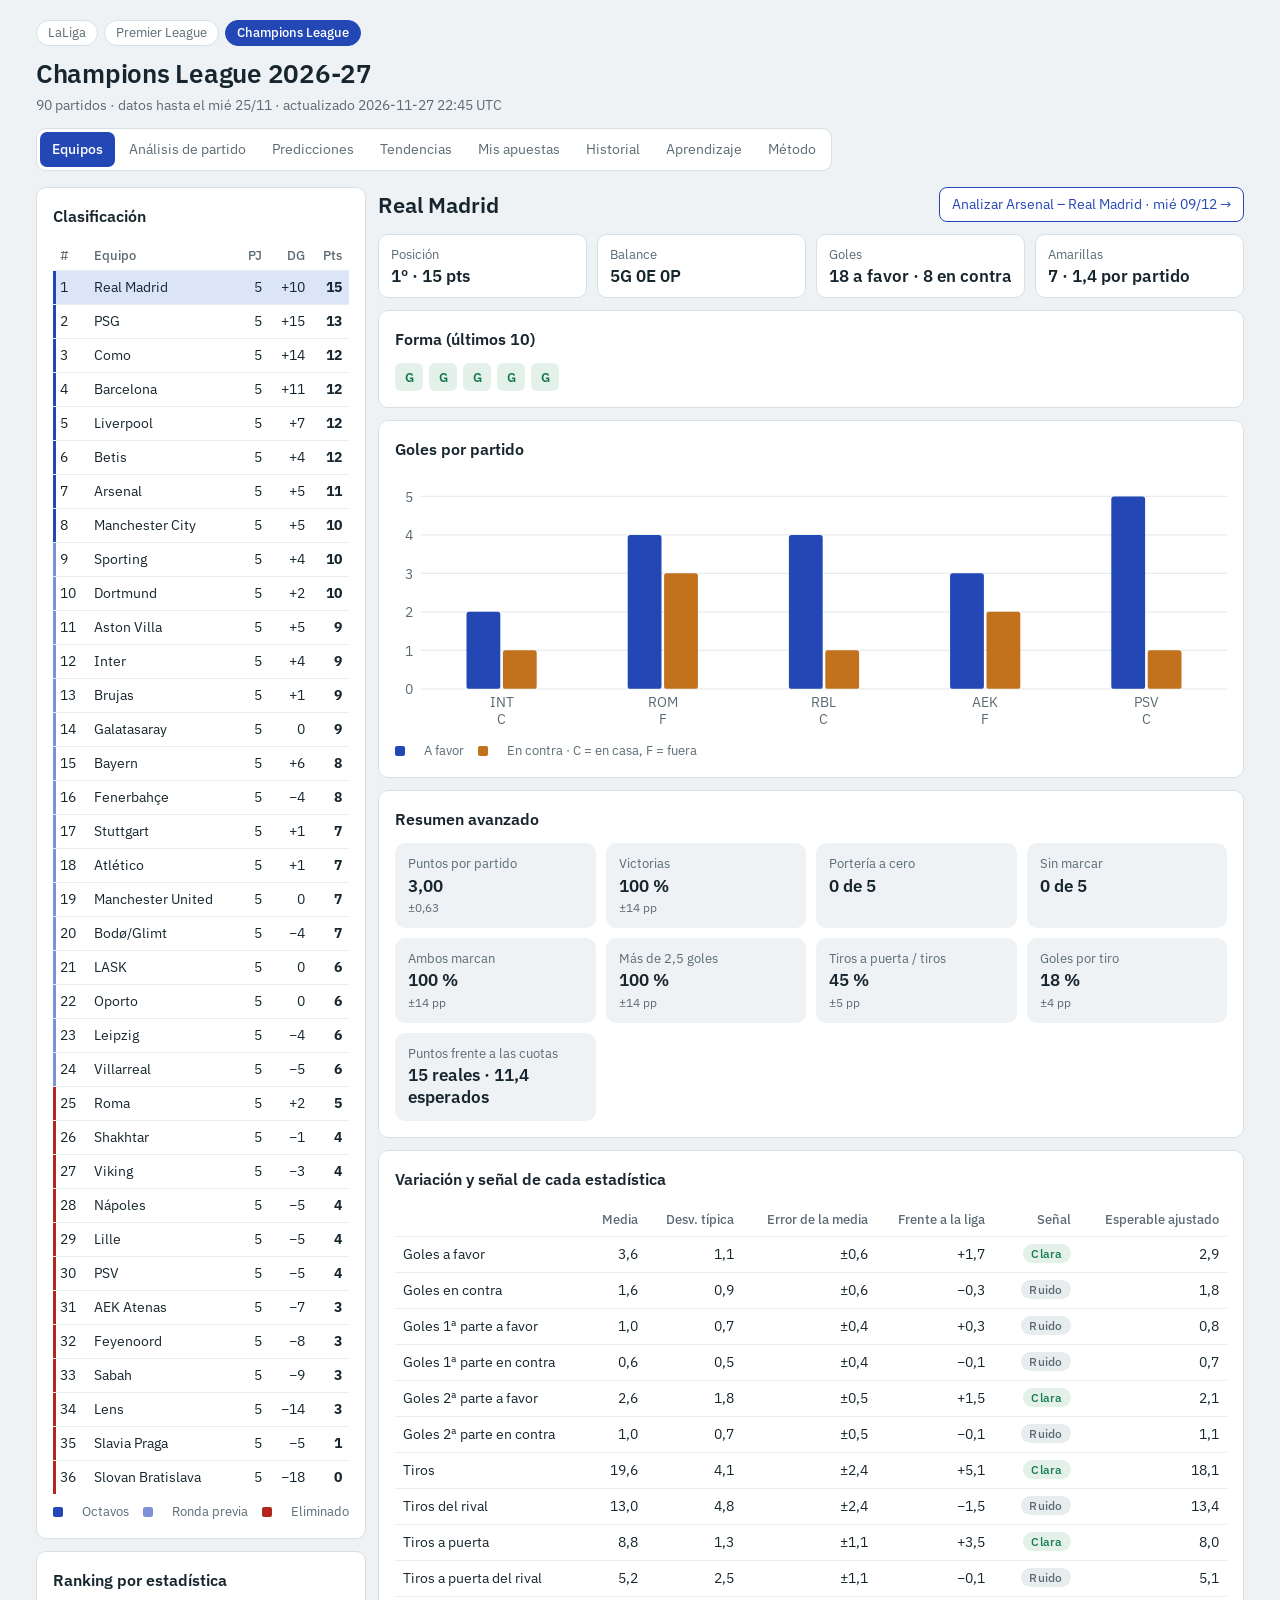
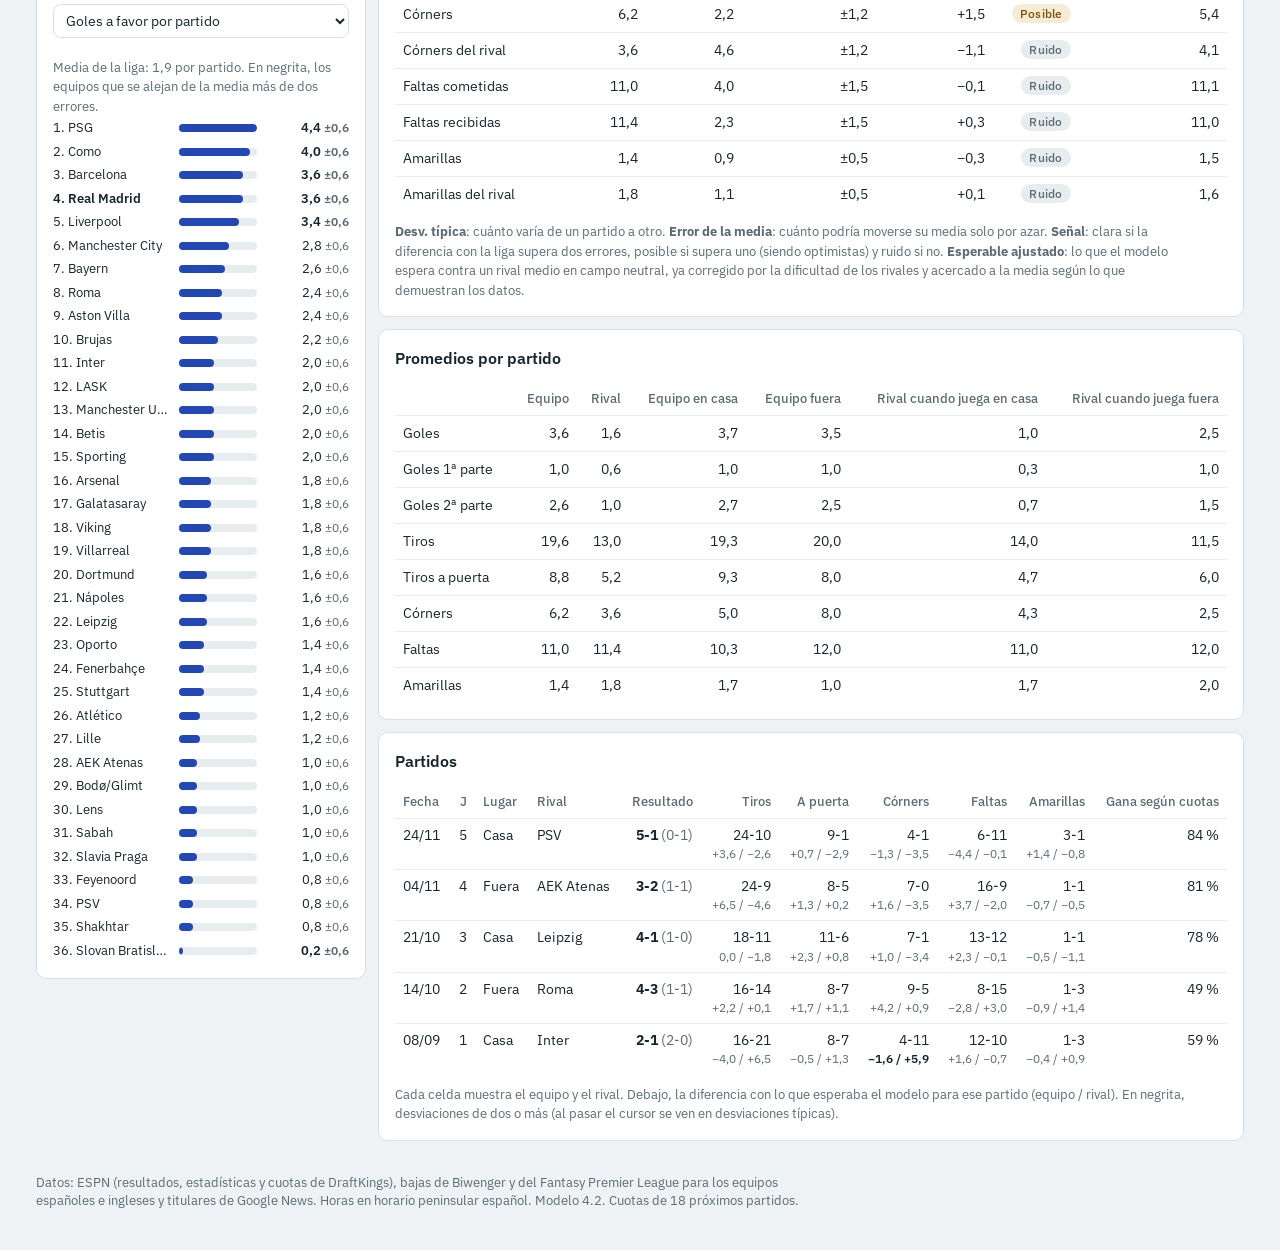
==== commit 6f5ee320: "Actualizar datos" ====
--- a/champions.html
+++ b/champions.html
@@ -262,7 +262,7 @@
 </main>
 <footer class="foot" id="foot"></footer>
 </div>
-<script>window.DATA={"meta":{"gen":"2026-11-27 13:54 UTC","today":"2026-11-27","last":"2026-11-25","n":90,"ver":"4.2","fx":18,"pend":54,"sims":5000,"warn":[],"league":"champions","name":"Champions League","title":"Champions League 2026-27","zones":{"ucl":8,"uel":16,"rel":12},"tiebreak":"los empates a puntos se resuelven como en el art. 18 del reglamento de la UEFA: diferencia de goles, goles a favor, goles fuera, victorias, victorias fuera y, después, los puntos, la diferencia de goles y los goles de los rivales de cada uno (los dos últimos criterios, juego limpio y coeficiente, se sustituyen por un sorteo)","cards_note":null,"leagues":[{"key":"laliga","name":"LaLiga","url":"https://jaimedhc.github.io/laliga-dashboard/"},{"key":"premier","name":"Premier League","url":"https://jaimedhc.github.io/laliga-dashboard/premier.html"},{"key":"champions","name":"Champions League","url":"https://jaimedhc.github.io/laliga-dashboard/champions.html"}],"sources":"ESPN (resultados, estadísticas y cuotas de DraftKings), bajas de Biwenger y del Fantasy Premier League para los equipos españoles e ingleses y titulares de Google News","cal_label":"Fecha de ESPN","cal_fallback":"las fechas de ESPN","refs":false,"zone_names":{"ucl":"Octavos","uel":"Ronda previa","rel":"Eliminado","champ":"1.º de la fase liga","top":"Octavos directos","mid":"Top 24","low":"Eliminado"},"data_note":"Los resultados, las estadísticas de cada partido (tiros, córners, faltas, amarillas), las fechas y horas y las cuotas de DraftKings (1X2 y goles) salen de ESPN; football-data no cubre la Champions y ESPN no da el xG, así que el modelo de goles usa solo los goles. Con tan pocos partidos por equipo, las cuotas ayudan a estimar las estadísticas: el modelo aprende cuánto pesar las cuotas, su propia predicción y la media de la competición (pestaña Aprendizaje). Las bajas, dudas y sanciones solo están para los equipos de LaLiga y la Premier (Biwenger y el Fantasy oficial); para el resto hay titulares de Google News. GitHub descarga todo cada dos horas y regenera esta página. Solo se usan datos de esta temporada. Las horas están en horario peninsular español. De momento solo se modela la fase liga; las eliminatorias llegarán en febrero.","xg":false,"odds_src":"DraftKings","mstats":true},"teams":["AEK Athens","AS Roma","Arsenal","Aston Villa","Atlético Madrid","Barcelona","Bayern Munich","Bodo/Glimt","Borussia Dortmund","Club Brugge","Como","FC Porto","Fenerbahce","Feyenoord Rotterdam","Galatasaray","Internazionale","LASK Linz","Lens","Lille","Liverpool","Manchester City","Manchester United","Napoli","PSV Eindhoven","Paris Saint-Germain","RB Leipzig","Real Betis","Real Madrid","Sabah FK","Shakhtar Donetsk","Slavia Prague","Slovan Bratislava","Sporting CP","VfB Stuttgart","Viking FK","Villarreal"],"names":["AEK Atenas","Roma","Arsenal","Aston Villa","Atlético","Barcelona","Bayern","Bodø/Glimt","Dortmund","Brujas","Como","Oporto","Fenerbahçe","Feyenoord","Galatasaray","Inter","LASK","Lens","Lille","Liverpool","Manchester City","Manchester United","Nápoles","PSV","PSG","Leipzig","Betis","Real Madrid","Sabah","Shakhtar","Slavia Praga","Slovan Bratislava","Sporting","Stuttgart","Viking","Villarreal"],"short":["AEK","ROM","ARS","AVL","ATM","BAR","BAY","BOD","BVB","BRU","COM","POR","FEN","FEY","GAL","INT","LAS","LEN","LIL","LIV","MCI","MUN","NAP","PSV","PSG","RBL","BET","RMA","SAB","SHA","SLA","SLO","SCP","STU","VIK","VIL"],"M":[["2026-09-08","18:45",1,0,16,1,0,1,0,null,null,18,11,4,3,7,3,7,15,1,2,1.741,4.0,4.4,null,null,null],["2026-09-08","18:45",1,9,3,2,3,1,3,null,null,14,21,7,9,4,5,17,14,3,3,2.5,3.55,2.75,1.645,2.25,null],["2026-09-08","21:00",1,8,35,3,2,0,0,null,null,18,13,6,6,9,7,15,10,1,3,1.769,4.0,4.2,null,null,null],["2026-09-08","21:00",1,11,20,0,2,0,0,null,null,5,20,0,10,2,5,10,17,1,3,5.0,4.1,1.667,1.667,2.2,null],["2026-09-08","21:00",1,18,26,2,3,2,1,null,null,6,20,2,5,5,5,11,13,1,3,2.15,3.5,3.35,1.741,2.1,null],["2026-09-08","21:00",1,27,15,2,1,2,0,null,null,16,21,8,7,4,11,12,10,1,3,1.606,4.4,5.0,null,null,null],["2026-09-09","18:45",1,5,13,5,1,2,0,null,null,24,4,9,2,4,1,10,12,1,1,1.071,13.0,26.0,null,null,null],["2026-09-09","18:45",1,33,34,3,1,3,1,null,null,17,9,3,3,4,5,13,13,0,3,1.211,7.5,12.0,null,null,null],["2026-09-09","21:00",1,19,4,2,1,1,1,null,null,14,9,5,4,7,5,11,10,1,1,1.769,3.9,4.5,1.588,2.35,null],["2026-09-09","21:00",1,22,2,0,1,0,0,null,null,5,26,3,8,0,6,12,11,2,1,5.25,3.85,1.667,2.0,1.833,null],["2026-09-09","21:00",1,24,31,6,1,3,0,null,null,35,9,14,4,7,2,8,6,0,1,1.033,19.0,36.0,null,null,null],["2026-09-09","21:00",1,32,14,3,1,1,1,null,null,8,10,5,3,1,4,13,11,2,3,1.606,4.3,5.0,null,null,null],["2026-09-10","18:45",1,12,1,1,1,0,1,null,null,11,8,5,3,1,3,12,19,4,2,4.0,3.75,1.87,1.571,2.4,null],["2026-09-10","18:45",1,23,29,1,1,0,1,null,null,10,8,2,2,3,3,14,15,3,6,1.488,4.7,6.0,null,null,null],["2026-09-10","21:00",1,6,7,5,0,0,0,null,null,25,3,12,0,6,3,5,8,0,1,1.071,14.0,26.0,null,null,null],["2026-09-10","21:00",1,10,25,4,1,2,0,null,null,14,14,6,4,1,5,9,10,2,3,1.667,4.2,4.7,null,null,null],["2026-09-10","21:00",1,21,28,4,0,3,0,null,null,21,11,10,0,7,2,12,13,1,1,1.071,13.0,29.0,null,null,null],["2026-09-10","21:00",1,30,17,2,3,0,0,null,null,18,26,5,8,6,9,8,8,0,1,2.8,3.5,2.45,null,null,null],["2026-10-13","18:45",2,17,32,0,2,0,1,null,null,21,11,6,5,6,3,8,12,2,0,2.5,3.55,2.75,1.625,2.3,null],["2026-10-13","18:45",2,28,30,2,0,0,0,null,null,13,18,6,8,4,6,15,14,3,2,4.3,3.75,1.833,1.714,2.1,null],["2026-10-13","21:00",2,2,18,3,0,0,0,null,null,16,4,8,0,7,0,13,9,2,1,1.211,6.5,14.0,null,null,null],["2026-10-13","21:00",2,4,21,2,0,1,0,null,null,11,9,5,4,2,5,11,13,1,1,1.8,3.85,4.3,1.667,2.2,null],["2026-10-13","21:00",2,14,5,1,4,1,1,null,null,5,22,3,11,1,6,12,10,2,0,8.0,6.0,1.312,null,null,null],["2026-10-13","21:00",2,15,9,3,4,1,1,null,null,30,18,12,8,4,4,6,13,2,4,1.235,7.0,11.0,null,null,null],["2026-10-13","21:00",2,25,23,1,0,0,0,null,null,19,11,7,5,6,13,13,12,1,2,1.571,5.0,4.8,null,null,null],["2026-10-13","21:00",2,34,6,3,3,2,0,null,null,8,25,5,8,7,15,12,8,2,2,13.0,9.5,1.154,null,null,null],["2026-10-13","21:00",2,35,22,3,1,2,1,null,null,17,11,4,3,4,4,8,15,2,3,2.2,3.45,3.3,1.8,2.0,null],["2026-10-14","18:45",2,13,10,3,2,1,1,null,null,13,11,5,5,5,1,19,18,2,3,3.0,3.6,2.25,1.606,2.35,null],["2026-10-14","18:45",2,16,19,3,6,0,3,null,null,12,26,4,9,3,11,7,4,1,0,6.5,4.7,1.465,1.571,2.4,null],["2026-10-14","21:00",2,1,27,3,4,1,1,null,null,14,16,7,8,5,9,15,8,3,1,3.6,3.95,1.952,null,null,null],["2026-10-14","21:00",2,3,12,6,0,3,0,null,null,20,15,11,4,9,7,12,6,0,2,1.625,4.2,5.25,null,null,null],["2026-10-14","21:00",2,7,8,1,0,0,0,null,null,11,9,3,4,4,10,7,8,0,2,2.6,3.8,2.5,null,null,null],["2026-10-14","21:00",2,20,24,2,4,0,3,null,null,27,15,9,10,11,2,10,11,1,1,1.909,4.2,3.45,null,null,null],["2026-10-14","21:00",2,26,11,3,2,0,0,null,null,17,11,7,5,5,1,14,15,4,3,2.15,3.6,3.25,1.69,2.2,null],["2026-10-14","21:00",2,29,0,3,1,1,1,null,null,12,13,4,3,5,2,16,17,1,4,2.8,3.15,2.65,2.1,1.741,null],["2026-10-14","21:00",2,31,33,0,3,0,1,null,null,15,16,1,8,1,8,11,15,1,3,6.5,5.75,1.392,null,null,null],["2026-10-20","18:45",3,12,30,2,2,2,1,null,null,15,15,4,4,3,5,12,15,3,1,1.417,5.25,7.0,null,null,null],["2026-10-20","18:45",3,28,8,1,2,1,1,null,null,13,22,4,9,4,9,8,12,4,0,9.5,6.0,1.286,null,null,null],["2026-10-20","21:00",3,1,31,4,0,2,0,null,null,26,1,10,0,8,1,10,10,0,3,1.111,9.5,23.0,null,null,null],["2026-10-20","21:00",3,11,23,0,1,0,0,null,null,14,18,4,3,2,3,7,9,0,2,1.488,4.7,6.0,1.571,2.4,null],["2026-10-20","21:00",3,19,35,4,3,2,2,null,null,22,14,7,5,8,2,12,10,0,2,1.541,4.5,5.75,null,null,null],["2026-10-20","21:00",3,20,0,5,1,2,0,null,null,17,11,7,3,8,3,6,10,1,0,1.154,9.0,15.0,null,null,null],["2026-10-20","21:00",3,22,7,4,3,2,1,null,null,17,15,8,6,2,5,7,5,3,0,1.667,4.1,4.8,null,null,null],["2026-10-20","21:00",3,24,5,4,2,1,0,null,null,22,18,14,5,2,3,11,10,0,1,2.35,4.4,2.55,null,null,null],["2026-10-20","21:00",3,33,4,1,1,1,0,null,null,18,10,5,3,9,4,15,7,1,0,3.2,3.85,2.1,null,null,null],["2026-10-21","18:45",3,10,21,4,1,1,0,null,null,11,13,8,4,1,4,10,11,1,3,2.4,3.75,2.75,null,null,null],["2026-10-21","18:45",3,18,14,2,4,2,2,null,null,15,10,5,4,3,3,9,10,3,1,2.55,3.5,2.7,1.667,2.25,null],["2026-10-21","21:00",3,3,34,3,1,2,0,null,null,21,10,10,3,8,6,7,14,0,0,1.211,7.5,11.0,null,null,null],["2026-10-21","21:00",3,6,2,2,2,1,1,null,null,13,14,5,5,3,5,15,6,0,2,2.35,3.7,2.85,1.625,2.3,null],["2026-10-21","21:00",3,9,17,3,0,1,0,null,null,11,19,5,7,1,5,6,10,2,2,1.69,4.3,4.4,null,null,null],["2026-10-21","21:00",3,15,29,1,0,0,0,null,null,13,12,5,4,5,4,9,10,2,2,1.27,6.5,9.5,null,null,null],["2026-10-21","21:00",3,26,13,1,0,0,0,null,null,23,12,10,2,4,4,8,10,1,2,1.769,4.2,4.1,null,null,null],["2026-10-21","21:00",3,27,25,4,1,1,0,null,null,18,11,11,6,7,1,13,12,1,1,1.222,7.5,10.5,null,null,null],["2026-10-21","21:00",3,32,16,2,3,1,1,null,null,16,11,4,7,7,4,10,22,2,5,1.364,5.75,7.5,null,null,null],["2026-11-03","18:45",4,14,33,2,0,2,0,null,null,13,13,4,5,6,4,13,16,3,5,2.0,4.3,3.2,null,null,null],["2026-11-03","18:45",4,29,32,0,1,0,0,null,null,14,11,4,3,7,2,10,18,1,1,3.35,3.5,2.15,1.87,1.952,null],["2026-11-03","21:00",4,4,6,0,2,0,0,null,null,9,19,3,5,4,4,13,3,1,2,3.25,3.8,2.1,null,null,null],["2026-11-03","21:00",4,5,3,3,0,1,0,null,null,16,9,8,1,4,8,14,9,1,3,1.294,6.5,8.0,null,null,null],["2026-11-03","21:00",4,7,18,0,0,0,0,null,null,4,9,4,2,3,4,12,8,0,1,1.571,4.6,5.0,null,null,null],["2026-11-03","21:00",4,13,15,0,3,0,2,null,null,11,11,2,6,5,4,7,13,1,2,4.2,4.2,1.741,null,null,null],["2026-11-03","21:00",4,16,31,4,0,3,0,null,null,29,7,10,5,8,2,5,9,0,2,1.333,5.75,8.0,null,null,null],["2026-11-03","21:00",4,21,1,3,2,0,2,null,null,15,7,6,4,3,1,11,14,3,3,2.1,4.2,3.05,null,null,null],["2026-11-03","21:00",4,35,24,0,6,0,4,null,null,14,22,2,12,4,8,19,4,4,1,4.2,4.2,1.741,null,null,null],["2026-11-04","18:45",4,0,27,2,3,1,1,null,null,9,24,5,8,0,7,9,16,1,1,13.0,8.0,1.182,null,null,null],["2026-11-04","18:45",4,12,19,3,2,1,1,null,null,17,22,6,6,4,12,13,12,1,1,5.5,4.6,1.541,null,null,null],["2026-11-04","21:00",4,8,26,2,1,0,0,null,null,15,11,6,4,2,5,15,13,4,4,1.513,4.6,6.0,null,null,null],["2026-11-04","21:00",4,11,22,4,1,1,1,null,null,19,11,8,6,6,5,8,11,1,4,2.05,3.5,3.75,1.769,2.05,null],["2026-11-04","21:00",4,17,10,1,9,0,3,null,null,11,18,3,12,5,5,12,11,2,0,3.95,3.95,1.833,null,null,null],["2026-11-04","21:00",4,23,9,1,2,0,1,null,null,27,10,9,3,8,5,8,10,0,3,1.87,4.4,3.5,null,null,null],["2026-11-04","21:00",4,25,20,2,3,0,1,null,null,14,12,6,5,5,3,20,7,4,2,5.0,4.7,1.571,null,null,null],["2026-11-04","21:00",4,30,2,1,2,0,2,null,null,18,12,6,5,4,2,15,10,1,2,14.0,5.75,1.25,1.769,2.05,null],["2026-11-04","21:00",4,34,28,4,1,1,1,null,null,21,16,8,4,10,6,5,9,2,2,1.556,4.7,5.25,null,null,null],["2026-11-24","18:45",5,7,16,1,0,0,0,null,null,9,5,2,0,4,0,5,14,1,1,1.345,6.0,7.5,null,null,null],["2026-11-24","18:45",5,14,3,1,0,0,0,null,null,9,4,2,0,5,1,13,12,2,4,3.4,3.95,2.0,null,null,null],["2026-11-24","21:00",5,2,8,1,1,1,0,null,null,30,13,4,4,8,5,7,13,0,0,1.465,4.6,7.0,1.667,2.2,null],["2026-11-24","21:00",5,10,0,1,0,0,0,null,null,19,7,4,3,2,1,15,17,2,3,1.263,6.5,10.0,null,null,null],["2026-11-24","21:00",5,13,11,0,1,0,1,null,null,21,9,7,3,8,4,10,13,2,4,3.75,3.8,1.952,1.645,2.25,null],["2026-11-24","21:00",5,20,22,2,2,0,0,null,null,18,9,7,3,9,3,9,9,1,0,1.256,6.5,10.5,null,null,null],["2026-11-24","21:00",5,25,17,3,1,2,0,null,null,16,11,7,3,10,4,12,13,2,4,1.385,5.5,7.0,null,null,null],["2026-11-24","21:00",5,27,23,5,1,0,1,null,null,24,10,9,1,4,1,6,11,3,1,1.133,10.0,16.0,null,null,null],["2026-11-24","21:00",5,31,26,0,2,0,1,null,null,12,18,2,6,1,4,12,6,1,1,7.5,5.25,1.385,null,null,null],["2026-11-25","18:45",5,28,5,1,4,0,1,null,null,8,25,3,14,4,6,9,8,1,0,29.0,14.0,1.062,null,null,null],["2026-11-25","18:45",5,30,35,0,1,0,0,null,null,13,7,1,5,13,0,12,15,2,4,2.75,3.55,2.5,1.588,2.35,null],["2026-11-25","21:00",5,4,34,2,0,2,0,null,null,20,9,9,1,6,1,7,9,0,1,1.111,10.0,21.0,null,null,null],["2026-11-25","21:00",5,9,19,0,3,0,1,null,null,17,13,5,4,8,4,9,13,0,0,4.1,4.4,1.741,null,null,null],["2026-11-25","21:00",5,15,33,2,0,0,0,null,null,20,13,5,2,11,6,9,10,2,1,1.4,5.5,6.5,null,null,null],["2026-11-25","21:00",5,18,6,2,1,0,1,null,null,15,12,3,7,3,4,2,11,0,1,5.25,4.0,1.645,1.741,2.05,null],["2026-11-25","21:00",5,24,1,2,2,1,1,null,null,15,13,4,4,3,4,5,18,0,2,1.488,4.8,6.0,null,null,null],["2026-11-25","21:00",5,29,12,0,1,0,0,null,null,8,13,2,5,3,5,12,14,2,1,2.7,3.45,2.6,1.833,2.0,null],["2026-11-25","21:00",5,32,21,2,2,1,0,null,null,11,7,4,2,3,2,18,13,2,1,2.75,3.7,2.45,null,null,null]],"E":[[1.613,1.658,0.818,0.661,null,null,15.855,12.676,4.864,4.052,4.626,3.969,9.576,12.873,1.419,1.835],[2.048,1.935,0.694,1.088,null,null,14.225,16.405,5.57,6.464,4.94,4.991,11.502,10.993,1.706,1.88],[2.049,1.488,0.647,0.622,null,null,17.307,12.311,5.95,3.969,7.761,4.198,11.459,11.158,1.368,2.579],[1.721,2.002,0.584,0.512,null,null,11.622,16.666,4.321,6.888,3.689,5.713,10.938,11.341,1.373,2.196],[1.607,1.752,0.778,0.532,null,null,12.114,13.041,3.502,5.397,3.579,4.224,10.362,11.671,1.475,2.094],[3.117,1.652,0.897,0.563,null,null,19.963,14.476,8.482,5.744,5.586,5.148,10.408,10.716,1.36,2.063],[3.513,1.009,1.084,0.383,null,null,20.629,9.392,9.113,3.444,4.358,3.967,10.931,11.344,1.22,1.715],[1.919,1.525,1.151,0.648,null,null,19.188,11.28,5.78,3.437,6.883,5.178,10.962,11.174,1.363,1.889],[2.861,1.275,1.066,0.654,null,null,18.092,11.291,5.694,4.389,6.548,4.188,10.242,10.479,1.036,1.312],[1.732,1.712,0.718,0.702,null,null,11.167,19.888,4.636,5.876,3.154,5.455,11.315,9.985,1.481,1.561],[4.571,0.796,2.356,0.33,null,null,29.939,10.693,13.131,3.049,5.656,3.148,9.001,11.39,0.963,1.805],[2.059,1.506,0.779,0.788,null,null,12.823,10.088,4.957,3.531,3.633,4.064,12.091,12.072,1.679,2.278],[1.706,1.946,0.622,1.015,null,null,13.512,12.327,4.743,4.932,4.19,4.645,10.232,13.724,1.817,1.838],[1.342,1.058,0.478,0.465,null,null,14.665,10.688,4.175,3.327,4.881,3.986,11.707,11.38,1.502,2.456],[2.683,1.113,0.58,0.425,null,null,19.043,7.79,7.639,2.933,5.728,3.821,9.138,9.598,1.232,1.36],[3.566,1.358,1.105,0.447,null,null,14.418,12.062,6.937,4.71,3.807,4.639,11.106,13.163,1.587,2.369],[2.47,1.151,0.897,0.539,null,null,19.45,9.95,8.016,3.281,5.651,3.307,10.629,11.954,1.332,2.077],[1.796,1.261,0.663,0.418,null,null,16.804,15.078,5.691,5.086,5.928,4.644,10.628,11.287,1.183,2.229],[1.475,1.987,0.438,0.816,null,null,17.992,11.341,5.679,4.526,5.614,3.967,10.882,11.733,1.726,1.507],[1.601,1.238,0.659,0.519,null,null,14.048,17.821,4.664,5.925,4.146,6.428,11.061,11.469,1.85,1.571],[2.145,1.128,0.86,0.579,null,null,18.303,8.903,6.599,2.716,5.197,3.061,10.698,11.0,1.305,1.468],[1.609,1.502,0.832,0.528,null,null,11.849,11.688,5.015,4.15,3.644,4.155,10.993,11.259,1.175,1.733],[1.897,2.612,0.872,0.743,null,null,10.081,15.753,4.0,7.289,3.867,3.793,10.823,11.27,1.58,1.734],[2.202,1.597,0.776,0.636,null,null,23.546,12.56,8.704,4.712,6.081,4.186,9.952,11.026,1.556,2.178],[1.797,1.124,0.567,0.475,null,null,16.681,11.889,5.935,3.823,5.034,5.252,11.125,11.071,1.872,1.92],[2.041,2.21,0.792,0.681,null,null,11.584,19.959,4.246,7.062,5.222,6.644,9.857,9.767,1.391,1.417],[2.245,1.601,0.87,0.813,null,null,17.205,11.516,5.776,4.336,4.682,4.625,10.328,11.423,1.712,2.103],[1.379,2.733,0.494,1.033,null,null,12.85,13.242,4.131,5.998,4.674,2.998,11.748,12.363,1.619,1.984],[2.204,2.592,0.818,1.108,null,null,14.498,17.152,5.141,5.439,4.27,7.113,10.783,9.747,1.335,1.345],[2.428,2.497,1.069,0.643,null,null,13.887,13.775,5.933,6.26,4.13,4.755,12.007,10.774,1.58,1.924],[2.57,1.237,1.367,0.518,null,null,16.24,12.226,6.346,4.247,6.25,4.418,11.53,12.1,1.438,2.028],[1.407,1.472,0.496,0.408,null,null,11.812,13.085,3.823,5.053,4.693,5.438,9.239,10.849,1.204,1.677],[2.497,2.953,0.6,1.319,null,null,19.371,15.141,6.843,7.524,6.265,3.774,10.788,10.676,1.451,1.297],[2.098,1.292,0.534,0.48,null,null,19.872,10.193,7.166,3.599,4.909,3.191,11.111,11.872,2.113,2.105],[1.407,1.114,0.634,0.515,null,null,13.685,10.663,3.985,3.463,4.793,3.196,12.074,12.804,1.631,2.013],[1.057,1.626,0.467,0.984,null,null,12.099,17.951,3.414,5.472,3.554,6.179,10.281,11.408,1.455,1.703],[1.865,1.16,0.779,0.481,null,null,16.053,14.027,5.889,4.267,4.212,5.776,11.143,12.882,1.824,1.598],[1.425,1.635,0.568,0.545,null,null,14.932,17.793,4.102,7.108,4.995,6.823,10.083,11.4,1.777,1.59],[2.882,0.832,1.504,0.339,null,null,20.485,8.224,7.625,2.814,5.641,2.765,11.021,10.32,1.358,1.984],[1.702,1.07,0.566,0.396,null,null,13.678,15.171,4.514,4.409,3.854,5.178,10.243,11.615,1.711,2.142],[3.477,1.614,1.44,0.694,null,null,19.689,11.628,6.248,4.096,8.441,3.833,10.812,11.335,1.093,2.11],[2.701,1.188,0.731,0.564,null,null,18.949,10.149,6.808,3.506,6.196,3.207,11.157,11.925,1.371,1.714],[1.949,1.252,0.766,0.465,null,null,12.95,11.099,5.427,3.775,3.889,4.361,9.72,9.514,1.615,1.276],[3.566,2.465,1.426,0.62,null,null,17.087,18.364,9.305,6.749,4.056,4.551,9.733,11.5,1.075,1.451],[1.574,1.177,0.77,0.613,null,null,14.96,11.42,4.553,3.894,5.475,4.444,11.416,10.919,1.462,1.54],[3.482,1.654,1.133,0.528,null,null,13.84,10.951,6.407,4.239,2.898,3.961,11.82,12.598,1.45,2.126],[1.627,1.664,0.824,0.909,null,null,12.272,9.477,3.875,3.743,3.65,3.928,10.002,11.94,1.608,1.982],[2.649,1.475,1.586,0.585,null,null,19.394,10.318,7.031,3.738,7.045,5.098,9.899,11.922,1.358,1.803],[2.384,1.522,0.543,0.642,null,null,16.422,13.96,6.526,4.566,4.646,4.78,10.637,10.073,1.13,1.663],[2.763,1.211,1.017,0.429,null,null,15.507,19.148,6.649,5.982,4.855,4.899,10.207,10.712,1.492,1.897],[2.015,1.001,0.606,0.499,null,null,16.876,10.484,6.156,3.398,5.612,4.166,11.26,11.371,1.758,2.141],[2.199,1.063,0.732,0.434,null,null,17.443,10.857,6.522,3.419,4.296,3.833,11.178,12.139,1.875,1.987],[3.41,1.397,0.96,0.497,null,null,17.962,12.773,8.725,5.235,6.01,4.405,10.709,12.141,1.487,2.071],[2.17,1.575,0.872,0.597,null,null,15.158,11.585,5.062,4.293,4.949,3.909,10.312,12.49,1.328,2.098],[1.948,1.353,1.011,0.716,null,null,12.768,11.998,3.752,4.259,4.71,4.365,10.86,12.739,1.7,2.401],[1.337,1.499,0.573,0.549,null,null,12.507,10.194,4.221,3.603,4.721,3.42,11.716,13.789,1.864,1.883],[1.576,1.812,0.75,0.456,null,null,11.727,15.561,4.809,5.563,4.482,5.284,9.632,10.172,1.134,1.52],[3.169,1.75,0.792,0.821,null,null,19.008,10.355,8.218,4.717,5.058,4.534,11.076,11.138,1.116,1.893],[1.569,1.269,0.569,0.618,null,null,10.214,10.323,4.239,3.179,4.155,3.774,10.194,9.449,1.067,1.6],[1.326,1.685,0.55,0.688,null,null,14.292,15.324,4.379,5.917,4.839,5.21,10.465,11.238,1.409,2.223],[2.541,0.889,1.092,0.443,null,null,20.284,10.843,6.862,3.363,5.188,3.575,10.356,9.52,1.304,1.706],[2.16,1.861,0.628,0.96,null,null,12.5,10.329,4.888,4.429,4.189,3.366,10.441,13.394,1.64,1.986],[1.903,3.173,0.687,1.668,null,null,15.459,18.255,4.782,8.134,4.323,5.383,11.76,10.581,1.925,1.393],[1.549,2.583,0.715,0.764,null,null,13.605,17.52,4.762,6.749,3.519,5.354,10.953,12.297,1.481,1.653],[1.801,2.599,0.747,1.124,null,null,16.117,15.932,5.344,5.374,4.633,6.668,10.318,12.082,1.434,1.293],[1.864,1.571,0.514,0.463,null,null,15.355,15.082,5.566,4.867,5.157,4.771,11.897,10.578,1.545,2.363],[1.896,1.452,0.656,0.595,null,null,16.34,12.66,5.406,5.077,4.631,3.755,9.735,11.641,1.351,2.596],[1.497,3.326,0.419,1.107,null,null,16.536,13.302,5.235,6.457,5.243,3.42,11.24,11.117,1.803,1.586],[1.466,1.688,0.612,0.593,null,null,20.461,12.804,5.903,4.612,5.289,4.005,10.347,11.035,1.33,2.498],[1.817,2.103,0.585,0.615,null,null,14.173,13.061,5.682,5.972,4.818,5.795,11.881,10.811,1.502,1.968],[1.29,1.66,0.445,0.712,null,null,13.784,16.328,4.369,5.575,4.552,4.448,12.046,11.219,1.203,1.937],[2.327,1.241,1.003,0.662,null,null,17.744,14.18,6.846,4.048,6.522,5.144,10.263,10.517,1.311,1.815],[1.545,1.65,0.601,0.596,null,null,12.332,11.404,4.185,4.382,5.011,3.789,8.585,10.926,1.074,1.83],[1.885,1.867,0.914,0.986,null,null,11.68,12.127,4.08,5.181,4.637,4.467,11.587,11.504,1.622,2.391],[1.924,1.308,0.749,0.383,null,null,21.167,11.284,5.952,4.317,5.87,4.41,9.696,12.629,1.473,1.538],[3.517,1.156,1.075,0.527,null,null,17.152,10.534,6.514,3.529,3.716,3.383,12.089,12.525,1.396,2.14],[1.381,1.35,0.489,0.607,null,null,16.409,11.088,5.196,4.101,5.132,3.412,11.296,11.723,1.719,2.041],[2.946,1.49,0.76,0.643,null,null,21.559,9.551,8.265,4.011,6.784,3.243,9.475,11.526,1.291,1.958],[2.259,1.209,0.795,0.407,null,null,16.565,13.569,7.047,4.702,5.571,5.33,10.855,10.867,1.412,2.167],[3.294,1.1,0.837,0.444,null,null,20.351,12.58,8.304,3.896,5.345,4.478,10.417,11.142,1.56,1.763],[1.085,1.965,0.457,0.69,null,null,11.043,19.93,3.613,6.703,2.819,5.293,10.964,10.32,1.566,1.889],[1.391,2.947,0.511,0.91,null,null,11.261,21.976,4.003,10.213,3.973,5.392,10.636,10.607,1.586,1.295],[1.552,1.671,0.616,0.723,null,null,17.335,11.582,4.96,4.514,7.312,3.484,11.528,12.24,1.351,2.685],[1.735,1.415,1.021,0.59,null,null,16.886,10.662,6.188,3.544,5.668,4.795,9.672,10.872,1.026,1.707],[2.292,2.548,0.818,1.092,null,null,15.375,19.628,5.774,6.646,4.728,5.833,10.346,10.921,1.524,1.337],[2.045,1.28,0.68,0.7,null,null,18.826,12.783,5.957,4.061,6.728,4.932,10.118,12.002,1.686,1.972],[1.61,2.173,0.796,0.549,null,null,11.177,14.901,3.366,6.535,4.154,5.214,9.042,10.898,1.275,1.553],[3.754,1.738,1.468,0.747,null,null,17.94,13.087,8.733,4.526,4.21,4.363,9.294,13.247,1.249,2.024],[1.457,1.259,0.707,0.511,null,null,13.178,11.981,4.365,4.036,5.159,3.743,12.096,12.62,1.568,2.216],[2.08,1.63,0.835,0.551,null,null,11.799,11.914,4.491,4.598,3.362,4.241,12.474,12.196,1.378,2.035]],"fx":[[6,"2026-12-08","18:45",34,13,4,2.65,3.85,2.3,null,null,0.5,1.556,2.15,null,null,null],[6,"2026-12-08","18:45",35,28,4,1.211,7.0,9.5,null,null,-2.5,2.15,1.571,null,null,null],[6,"2026-12-08","21:00",0,14,4,2.45,3.6,2.65,null,null,-0.5,2.25,1.513,null,null,null],[6,"2026-12-08","21:00",1,32,4,1.571,4.4,4.9,null,null,-0.5,1.526,2.25,null,null,null],[6,"2026-12-08","21:00",3,24,4,3.6,4.0,1.833,null,null,0.5,1.87,1.741,null,null,null],[6,"2026-12-08","21:00",5,20,4,1.769,4.5,3.5,null,null,-0.5,1.69,1.952,null,null,null],[6,"2026-12-08","21:00",6,30,4,1.143,8.5,13.0,null,null,-2.5,1.909,1.714,null,null,null],[6,"2026-12-08","21:00",21,25,4,1.833,4.2,3.45,null,null,-0.5,1.741,1.87,null,null,null],[6,"2026-12-08","21:00",22,9,4,1.741,4.2,3.85,null,null,-0.5,1.667,1.952,null,null,null],[6,"2026-12-09","18:45",26,10,4,2.65,3.7,2.4,null,null,0.5,1.526,2.25,null,null,null],[6,"2026-12-09","18:45",31,29,4,4.6,4.0,1.645,1.571,2.3,0.5,2.1,1.588,null,null,null],[6,"2026-12-09","21:00",2,27,4,2.15,3.85,2.9,null,null,-0.5,2.05,1.625,null,null,null],[6,"2026-12-09","21:00",8,15,4,2.5,3.7,2.5,null,null,-0.5,2.3,1.488,null,null,null],[6,"2026-12-09","21:00",16,12,4,2.7,3.7,2.35,null,null,0.5,1.541,2.2,null,null,null],[6,"2026-12-09","21:00",17,7,4,2.15,3.85,2.9,null,null,-0.5,2.0,1.645,null,null,null],[6,"2026-12-09","21:00",19,11,4,1.476,4.6,5.75,null,null,-1.5,2.1,1.588,null,null,null],[6,"2026-12-09","21:00",23,4,4,3.2,4.0,1.952,null,null,0.5,1.769,1.833,null,null,null],[6,"2026-12-09","21:00",33,18,4,1.69,4.2,4.1,null,null,-0.5,1.625,2.05,null,null,null],[7,"2027-01-19","18:45",7,4,4,null,null,null,null,null,null,null,null,null,null,null],[7,"2027-01-19","18:45",14,13,4,null,null,null,null,null,null,null,null,null,null,null],[7,"2027-01-19","21:00",0,1,4,null,null,null,null,null,null,null,null,null,null,null],[7,"2027-01-19","21:00",3,8,4,null,null,null,null,null,null,null,null,null,null,null],[7,"2027-01-19","21:00",11,30,4,null,null,null,null,null,null,null,null,null,null,null],[7,"2027-01-19","21:00",15,19,4,null,null,null,null,null,null,null,null,null,null,null],[7,"2027-01-19","21:00",18,31,4,null,null,null,null,null,null,null,null,null,null,null],[7,"2027-01-19","21:00",27,16,4,null,null,null,null,null,null,null,null,null,null,null],[7,"2027-01-19","21:00",33,9,4,null,null,null,null,null,null,null,null,null,null,null],[7,"2027-01-20","18:45",12,35,4,null,null,null,null,null,null,null,null,null,null,null],[7,"2027-01-20","18:45",28,22,4,null,null,null,null,null,null,null,null,null,null,null],[7,"2027-01-20","21:00",10,24,4,null,null,null,null,null,null,null,null,null,null,null],[7,"2027-01-20","21:00",17,20,4,null,null,null,null,null,null,null,null,null,null,null],[7,"2027-01-20","21:00",21,6,4,null,null,null,null,null,null,null,null,null,null,null],[7,"2027-01-20","21:00",25,29,4,null,null,null,null,null,null,null,null,null,null,null],[7,"2027-01-20","21:00",26,2,4,null,null,null,null,null,null,null,null,null,null,null],[7,"2027-01-20","21:00",32,5,4,null,null,null,null,null,null,null,null,null,null,null],[7,"2027-01-20","21:00",34,23,4,null,null,null,null,null,null,null,null,null,null,null],[8,"2027-01-27","21:00",1,18,4,null,null,null,null,null,null,null,null,null,null,null],[8,"2027-01-27","21:00",2,28,4,null,null,null,null,null,null,null,null,null,null,null],[8,"2027-01-27","21:00",4,12,4,null,null,null,null,null,null,null,null,null,null,null],[8,"2027-01-27","21:00",5,10,4,null,null,null,null,null,null,null,null,null,null,null],[8,"2027-01-27","21:00",6,26,4,null,null,null,null,null,null,null,null,null,null,null],[8,"2027-01-27","21:00",8,0,4,null,null,null,null,null,null,null,null,null,null,null],[8,"2027-01-27","21:00",9,7,4,null,null,null,null,null,null,null,null,null,null,null],[8,"2027-01-27","21:00",13,25,4,null,null,null,null,null,null,null,null,null,null,null],[8,"2027-01-27","21:00",16,11,4,null,null,null,null,null,null,null,null,null,null,null],[8,"2027-01-27","21:00",19,17,4,null,null,null,null,null,null,null,null,null,null,null],[8,"2027-01-27","21:00",20,32,4,null,null,null,null,null,null,null,null,null,null,null],[8,"2027-01-27","21:00",22,34,4,null,null,null,null,null,null,null,null,null,null,null],[8,"2027-01-27","21:00",23,33,4,null,null,null,null,null,null,null,null,null,null,null],[8,"2027-01-27","21:00",24,14,4,null,null,null,null,null,null,null,null,null,null,null],[8,"2027-01-27","21:00",29,27,4,null,null,null,null,null,null,null,null,null,null,null],[8,"2027-01-27","21:00",30,3,4,null,null,null,null,null,null,null,null,null,null,null],[8,"2027-01-27","21:00",31,15,4,null,null,null,null,null,null,null,null,null,null,null],[8,"2027-01-27","21:00",35,21,4,null,null,null,null,null,null,null,null,null,null,null]],"table":[{"pos":1,"pj":5,"w":5,"d":0,"l":0,"gf":18,"ga":8,"pts":15,"xn":0,"form":"WWWWW","t":27,"xpts":0.0},{"pos":2,"pj":5,"w":4,"d":1,"l":0,"gf":22,"ga":7,"pts":13,"xn":0,"form":"WWWWD","t":24,"xpts":0.0},{"pos":3,"pj":5,"w":4,"d":0,"l":1,"gf":20,"ga":6,"pts":12,"xn":0,"form":"WLWWW","t":10,"xpts":0.0},{"pos":4,"pj":5,"w":4,"d":0,"l":1,"gf":18,"ga":7,"pts":12,"xn":0,"form":"WWLWW","t":5,"xpts":0.0},{"pos":5,"pj":5,"w":4,"d":0,"l":1,"gf":17,"ga":10,"pts":12,"xn":0,"form":"WWWLW","t":19,"xpts":0.0},{"pos":6,"pj":5,"w":4,"d":0,"l":1,"gf":10,"ga":6,"pts":12,"xn":0,"form":"WWWLW","t":26,"xpts":0.0},{"pos":7,"pj":5,"w":3,"d":2,"l":0,"gf":9,"ga":4,"pts":11,"xn":0,"form":"WWDWD","t":2,"xpts":0.0},{"pos":8,"pj":5,"w":3,"d":1,"l":1,"gf":14,"ga":9,"pts":10,"xn":0,"form":"WLWWD","t":20,"xpts":0.0},{"pos":9,"pj":5,"w":3,"d":1,"l":1,"gf":10,"ga":6,"pts":10,"xn":0,"form":"WWLWD","t":32,"xpts":0.0},{"pos":10,"pj":5,"w":3,"d":1,"l":1,"gf":8,"ga":6,"pts":10,"xn":0,"form":"WLWWD","t":8,"xpts":0.0},{"pos":11,"pj":5,"w":3,"d":0,"l":2,"gf":12,"ga":7,"pts":9,"xn":0,"form":"WWWLL","t":3,"xpts":0.0},{"pos":12,"pj":5,"w":3,"d":0,"l":2,"gf":10,"ga":6,"pts":9,"xn":0,"form":"LLWWW","t":15,"xpts":0.0},{"pos":13,"pj":5,"w":3,"d":0,"l":2,"gf":11,"ga":10,"pts":9,"xn":0,"form":"LWWWL","t":9,"xpts":0.0},{"pos":14,"pj":5,"w":3,"d":0,"l":2,"gf":9,"ga":9,"pts":9,"xn":0,"form":"LLWWW","t":14,"xpts":0.0},{"pos":15,"pj":5,"w":2,"d":2,"l":1,"gf":13,"ga":7,"pts":8,"xn":0,"form":"WDDWL","t":6,"xpts":0.0},{"pos":16,"pj":5,"w":2,"d":2,"l":1,"gf":7,"ga":11,"pts":8,"xn":0,"form":"DLDWW","t":12,"xpts":0.0},{"pos":17,"pj":5,"w":2,"d":1,"l":2,"gf":7,"ga":6,"pts":7,"xn":0,"form":"WWDLL","t":33,"xpts":0.0},{"pos":18,"pj":5,"w":2,"d":1,"l":2,"gf":6,"ga":5,"pts":7,"xn":0,"form":"LWDLW","t":4,"xpts":0.0},{"pos":19,"pj":5,"w":2,"d":1,"l":2,"gf":10,"ga":10,"pts":7,"xn":0,"form":"WLLWD","t":21,"xpts":0.0},{"pos":20,"pj":5,"w":2,"d":1,"l":2,"gf":5,"ga":9,"pts":7,"xn":0,"form":"LWLDW","t":7,"xpts":0.0},{"pos":21,"pj":5,"w":2,"d":0,"l":3,"gf":10,"ga":10,"pts":6,"xn":0,"form":"LLWWL","t":16,"xpts":0.0},{"pos":22,"pj":5,"w":2,"d":0,"l":3,"gf":7,"ga":7,"pts":6,"xn":0,"form":"LLLWW","t":11,"xpts":0.0},{"pos":23,"pj":5,"w":2,"d":0,"l":3,"gf":8,"ga":12,"pts":6,"xn":0,"form":"LWLLW","t":25,"xpts":0.0},{"pos":24,"pj":5,"w":2,"d":0,"l":3,"gf":9,"ga":14,"pts":6,"xn":0,"form":"LWLLW","t":35,"xpts":0.0},{"pos":25,"pj":5,"w":1,"d":2,"l":2,"gf":12,"ga":10,"pts":5,"xn":0,"form":"DLWLD","t":1,"xpts":0.0},{"pos":26,"pj":5,"w":1,"d":1,"l":3,"gf":4,"ga":5,"pts":4,"xn":0,"form":"DWLLL","t":29,"xpts":0.0},{"pos":27,"pj":5,"w":1,"d":1,"l":3,"gf":9,"ga":12,"pts":4,"xn":0,"form":"LDLWL","t":34,"xpts":0.0},{"pos":28,"pj":5,"w":1,"d":1,"l":3,"gf":8,"ga":13,"pts":4,"xn":0,"form":"LLWLD","t":22,"xpts":0.0},{"pos":29,"pj":5,"w":1,"d":1,"l":3,"gf":6,"ga":11,"pts":4,"xn":0,"form":"LLLDW","t":18,"xpts":0.0},{"pos":30,"pj":5,"w":1,"d":1,"l":3,"gf":4,"ga":9,"pts":4,"xn":0,"form":"DLWLL","t":23,"xpts":0.0},{"pos":31,"pj":5,"w":1,"d":0,"l":4,"gf":5,"ga":12,"pts":3,"xn":0,"form":"WLLLL","t":0,"xpts":0.0},{"pos":32,"pj":5,"w":1,"d":0,"l":4,"gf":4,"ga":12,"pts":3,"xn":0,"form":"LWLLL","t":13,"xpts":0.0},{"pos":33,"pj":5,"w":1,"d":0,"l":4,"gf":5,"ga":14,"pts":3,"xn":0,"form":"LWLLL","t":28,"xpts":0.0},{"pos":34,"pj":5,"w":1,"d":0,"l":4,"gf":5,"ga":19,"pts":3,"xn":0,"form":"WLLLL","t":17,"xpts":0.0},{"pos":35,"pj":5,"w":0,"d":1,"l":4,"gf":5,"ga":10,"pts":1,"xn":0,"form":"LLDLL","t":30,"xpts":0.0},{"pos":36,"pj":5,"w":0,"d":0,"l":5,"gf":1,"ga":19,"pts":0,"xn":0,"form":"LLLLL","t":31,"xpts":0.0}],"gm":{"mu":0.44059,"eta":0.26405,"vh0":0.00466,"va0":0.00605,"phi":0.8896,"sa":0.38043,"sd":0.16275,"rho":0.15,"w":1.0,"a":[-0.26337,0.18623,0.00601,0.1999,-0.22314,0.53568,0.2828,-0.30675,-0.05345,0.09944,0.54879,-0.15628,-0.14122,-0.35092,0.01625,0.06511,0.06058,-0.26883,-0.20179,0.4752,0.28468,0.09495,-0.0365,-0.34176,0.64761,-0.10215,0.06744,0.50399,-0.29414,-0.36748,-0.33128,-0.59498,0.03339,-0.12221,0.03533,0.01288],"d":[-0.00418,0.02937,0.11878,0.08701,0.12877,0.08078,0.02665,0.00068,0.05615,-0.0197,0.0323,0.03103,-0.03921,-0.01606,0.01603,0.07177,-0.03682,-0.2124,-0.0525,-0.02517,0.00525,0.00569,-0.09118,0.01663,0.07416,-0.01815,0.0282,0.00387,-0.10459,0.06895,-0.06005,-0.16746,0.04708,0.05418,-0.06947,-0.0664],"va":[0.06968,0.05232,0.05888,0.05258,0.0658,0.04266,0.0511,0.06826,0.06146,0.0538,0.03907,0.06306,0.06347,0.0723,0.05912,0.0565,0.0564,0.0695,0.06645,0.04399,0.04836,0.05716,0.0619,0.07263,0.03681,0.06021,0.05655,0.04227,0.06867,0.0717,0.06748,0.08233,0.0558,0.06401,0.05959,0.05904],"vd":[0.01957,0.01997,0.02147,0.0205,0.02081,0.02059,0.02146,0.02088,0.02149,0.02071,0.02189,0.02139,0.02054,0.01974,0.02064,0.02123,0.02098,0.01946,0.02074,0.0208,0.02081,0.02032,0.02039,0.02063,0.0207,0.01977,0.02197,0.02133,0.02012,0.0218,0.02136,0.01886,0.02164,0.02152,0.02053,0.01958],"cx":{"g":{"tf":0.0,"ta":0.0,"s2":1.43939,"pf":1.0,"pa":1.0},"g2":{"tf":0.0,"ta":0.0,"s2":0.86467,"pf":1.0,"pa":1.0}}},"sm":{"g1":{"mu":-0.47846,"eta":0.20049,"vh0":0.01094,"va0":0.01351,"phi":0.79192,"sa":0.41971,"sd":0.27057,"rr":-0.02283,"a":[-0.03033,0.37172,0.07302,0.46903,0.02837,0.18554,-0.17628,-0.33928,-0.32646,0.05252,0.33738,-0.19465,-0.03853,-0.29437,0.3284,-0.06846,0.05147,-0.46028,0.08821,0.47318,-0.04774,-0.02879,0.1016,-0.30629,0.82043,-0.19412,-0.20729,0.19601,-0.20476,-0.19113,-0.37583,-0.44399,0.03259,0.1481,0.08306,0.08794],"d":[-0.01269,0.15858,0.15558,0.14025,0.13148,0.18772,0.03786,0.09037,0.08378,-0.09346,0.13198,0.14235,-0.12184,-0.17316,0.00439,0.02629,-0.10799,-0.24265,-0.05423,-0.02509,0.06479,-0.06541,-0.05108,0.09592,0.18508,-0.04075,0.06171,0.02692,-0.19825,0.15463,-0.06613,-0.31458,0.0883,0.03911,-0.27038,-0.16941],"va":[0.10373,0.08089,0.09704,0.07656,0.09467,0.09161,0.10842,0.1123,0.11325,0.09594,0.07961,0.10719,0.10322,0.11568,0.0881,0.10141,0.09588,0.11987,0.09788,0.0767,0.10265,0.10382,0.09863,0.11477,0.0622,0.10722,0.10635,0.09212,0.10652,0.10742,0.1097,0.12124,0.09489,0.08983,0.09759,0.09786],"vd":[0.05394,0.05455,0.05872,0.0553,0.05566,0.0534,0.05568,0.05744,0.05774,0.05345,0.05985,0.05935,0.05106,0.05293,0.05328,0.05617,0.05402,0.05205,0.05563,0.05443,0.05457,0.05239,0.0555,0.0572,0.05738,0.05507,0.05875,0.05614,0.0539,0.05877,0.05613,0.0454,0.05754,0.05563,0.04975,0.04949],"tf":0.0,"ta":0.0,"s2":0.53917,"pf":1.0,"pa":0.36318,"lam":0.1,"avg":[0.8111,0.6444],"mk":{"h":[0.68,0.249],"a":[0.7573,-0.2144]},"wm":0.0,"wk":1.0},"s":{"mu":2.54626,"eta":0.19851,"vh0":0.0009,"va0":0.00108,"phi":1.28232,"sa":0.19533,"sd":0.16759,"rr":-0.24314,"a":[-0.08348,-0.06292,0.24859,0.01428,-0.12421,0.27589,0.24148,-0.33473,0.06475,-0.01401,0.03112,-0.14645,0.03308,-0.08333,-0.21111,0.17714,-0.07278,0.16893,-0.17229,0.19367,0.13076,-0.04472,-0.14416,0.03673,0.31658,0.05197,0.10813,0.25087,-0.10034,-0.19467,0.06633,-0.26492,-0.12841,0.00359,-0.13654,-0.09483],"d":[-0.06619,0.1743,0.18763,0.07579,0.043,0.22306,0.15865,0.03956,-0.05908,-0.23702,0.10814,-0.13638,-0.02842,-0.00602,0.06514,0.00177,-0.10216,-0.01054,0.08629,-0.00199,0.14544,0.14834,-0.19528,-0.0175,-0.08825,0.10739,0.07809,0.05089,-0.26779,0.09601,0.00196,-0.33782,0.0238,-0.0133,-0.20591,-0.04161],"va":[0.01358,0.01236,0.0104,0.01186,0.01325,0.00991,0.01073,0.01476,0.01183,0.01232,0.01215,0.01328,0.01239,0.01316,0.01462,0.01045,0.01232,0.01106,0.01451,0.01033,0.01041,0.01281,0.01402,0.01183,0.00972,0.01211,0.01078,0.01041,0.01309,0.01362,0.01131,0.01482,0.01351,0.01161,0.01347,0.0126],"vd":[0.01021,0.01149,0.01196,0.01134,0.011,0.01235,0.01258,0.0114,0.0106,0.00885,0.01181,0.01014,0.01093,0.01039,0.01159,0.01108,0.01096,0.01076,0.01149,0.01119,0.01206,0.0124,0.00973,0.0107,0.01046,0.011,0.01219,0.01135,0.00913,0.01165,0.0108,0.00831,0.01168,0.01144,0.00948,0.00988],"tf":0.0,"ta":0.0,"s2":13.50452,"pf":0.19403,"pa":1.0,"lam":0.5,"avg":[15.8444,13.1333],"mk":{"h":[14.6455,2.2777],"a":[14.3132,-2.2415]},"wm":0.1,"wk":0.7},"st":{"mu":1.52722,"eta":0.19393,"vh0":0.0018,"va0":0.00215,"phi":0.93234,"sa":0.27672,"sd":0.1729,"rr":-0.13998,"a":[-0.17443,0.04553,0.11775,0.10358,-0.02417,0.44503,0.3019,-0.32481,0.08258,0.05612,0.22077,-0.15946,-0.02127,-0.21094,-0.25519,0.20711,-0.05995,0.02597,-0.3809,0.13131,0.26493,0.00889,-0.04003,-0.18118,0.58911,0.11428,0.11055,0.45014,-0.25449,-0.27068,-0.09946,-0.34944,-0.13457,-0.09237,-0.14882,-0.09337],"d":[0.06799,0.14318,0.14723,0.0598,0.11303,0.07965,0.12644,-0.01028,0.05526,-0.23551,0.09175,-0.13759,-0.02309,-0.0435,-0.01418,0.03331,-0.03509,-0.11714,-0.04799,0.02396,0.0982,0.08458,-0.1259,0.05457,0.06288,0.00511,0.08705,-0.01387,-0.35138,0.11076,-0.07328,-0.26475,0.01039,0.14369,-0.12556,0.02026],"va":[0.02887,0.02353,0.02288,0.02224,0.02556,0.01734,0.02049,0.02995,0.02321,0.02361,0.02096,0.02733,0.02559,0.02847,0.0298,0.02088,0.02526,0.02399,0.03236,0.02242,0.01986,0.02449,0.02614,0.02712,0.0158,0.02286,0.02177,0.01839,0.02889,0.02963,0.02494,0.03279,0.02678,0.02568,0.02743,0.0264],"vd":[0.01572,0.0159,0.01735,0.01635,0.01705,0.01646,0.01824,0.01639,0.0173,0.01437,0.01758,0.01556,0.01651,0.01484,0.01643,0.01658,0.01723,0.01515,0.01616,0.01667,0.01658,0.01701,0.01547,0.01611,0.01632,0.0152,0.01832,0.01643,0.01345,0.01772,0.01638,0.01314,0.01742,0.01805,0.01521,0.01533],"tf":0.0,"ta":0.0,"s2":3.78078,"pf":1.0,"pa":1.0,"lam":0.9,"avg":[5.7667,4.8],"mk":{"h":[5.2047,1.0676],"a":[5.4508,-1.2364]},"wm":0.1,"wk":0.7},"c":{"mu":1.48246,"eta":0.09123,"vh0":0.00278,"va0":0.00306,"phi":1.23639,"sa":0.22809,"sd":0.18833,"rr":-0.08235,"a":[-0.20859,-0.04846,0.09522,0.15707,-0.06033,-0.00645,0.18973,-0.12863,0.22893,-0.03021,-0.28936,-0.15983,-0.05058,0.02351,-0.09337,0.26322,-0.13223,0.13838,-0.13621,0.31295,0.22201,-0.0507,-0.19746,0.12366,-0.0457,0.10721,-0.02085,0.16715,-0.06621,-0.03488,0.16938,-0.37495,-0.14094,0.13393,0.09251,-0.14892],"d":[-0.02826,0.09043,0.22749,-0.05378,0.00747,0.12787,0.01334,0.01801,-0.10098,0.0318,0.05522,-0.03821,-0.10185,0.0952,0.14274,0.0206,-0.16651,-0.0366,0.02086,-0.01011,0.10851,0.22031,-0.11886,0.06469,-0.03925,-0.05252,0.16226,0.10699,-0.20889,0.112,0.0853,-0.20479,-0.01311,-0.06938,-0.22148,-0.2465],"va":[0.02965,0.02693,0.02497,0.02422,0.02677,0.02635,0.02411,0.02699,0.02317,0.0266,0.03045,0.02906,0.0275,0.02676,0.02749,0.02353,0.02754,0.02498,0.02945,0.02118,0.02268,0.0269,0.02914,0.02531,0.02639,0.02564,0.02616,0.02433,0.02728,0.02654,0.023,0.0312,0.02869,0.02396,0.02445,0.02792],"vd":[0.021,0.02249,0.02261,0.02095,0.02023,0.02237,0.02157,0.02151,0.02082,0.01996,0.02178,0.02076,0.01951,0.02243,0.02257,0.02111,0.02056,0.0211,0.02147,0.02188,0.02307,0.02404,0.02034,0.02166,0.0215,0.02025,0.02314,0.02187,0.01883,0.02219,0.02216,0.01968,0.02154,0.02079,0.01866,0.01808],"tf":0.0,"ta":0.0,"s2":4.88528,"pf":0.27861,"pa":1.0,"lam":0.7,"avg":[4.9444,4.4889],"mk":{"h":[4.6457,0.5676],"a":[4.9013,-0.7834]},"wm":0.2,"wk":0.4},"f":{"mu":2.42689,"eta":-0.05335,"vh0":0.001,"va0":0.00094,"phi":0.96367,"sa":0.09081,"sd":0.09941,"rr":0.00474,"a":[0.01961,0.11148,-0.04131,-0.00941,-0.03268,-0.02992,-0.07615,-0.08958,0.04214,0.00782,0.03983,-0.01335,0.00519,0.00891,0.0152,-0.05556,0.04926,-0.03527,-0.09598,-0.01596,-0.04043,0.02543,-0.01437,-0.01663,-0.09095,0.06929,-0.00759,0.00349,-0.00221,0.03858,0.04817,-0.03956,0.09374,0.09261,-0.00962,0.04579],"d":[-0.07896,0.05322,-0.06699,-0.06113,0.03112,0.00709,0.07572,0.08497,0.0605,0.02023,-0.08123,-0.04201,-0.0808,-0.04801,-0.02518,0.03441,0.13394,0.05824,-0.03783,0.0448,-0.0321,-0.0564,0.08449,0.03363,-0.04537,0.00592,-0.06062,-0.00044,0.03541,-0.10325,-0.03206,0.08522,-0.04882,0.00369,0.07168,-0.0231],"va":[0.00552,0.00535,0.00572,0.00561,0.00572,0.00559,0.00575,0.00588,0.0055,0.00564,0.0055,0.00562,0.00556,0.00554,0.00553,0.00566,0.00553,0.00561,0.00578,0.00565,0.00565,0.00554,0.00559,0.00558,0.0058,0.00547,0.00561,0.00562,0.00563,0.00549,0.00549,0.00569,0.00544,0.00549,0.00564,0.00555],"vd":[0.0061,0.00649,0.00621,0.00619,0.00636,0.00637,0.00661,0.00653,0.0065,0.00641,0.00607,0.00624,0.00603,0.00622,0.00621,0.00631,0.00663,0.00634,0.0063,0.00639,0.00624,0.00609,0.00658,0.00635,0.00617,0.00634,0.00623,0.00624,0.00634,0.00603,0.00624,0.00644,0.00614,0.00639,0.0065,0.00629],"tf":0.0,"ta":0.0,"s2":9.07428,"pf":1.0,"pa":1.0,"lam":0.9,"avg":[10.7111,11.4222],"mk":{"h":[11.022,-0.5906],"a":[11.3915,0.0584]},"wm":0.0,"wk":1.0},"y":{"mu":0.60877,"eta":-0.23375,"vh0":0.00596,"va0":0.00464,"phi":0.78511,"sa":0.22621,"sd":0.18825,"rr":0.20333,"a":[0.01546,0.08035,-0.06215,0.06883,-0.21096,-0.25259,-0.12245,-0.26348,-0.04754,0.17221,-0.00022,0.0277,0.11128,-0.02972,0.12167,0.11345,0.03959,0.07795,-0.09432,-0.27168,-0.01838,0.0089,0.14871,-0.04349,-0.26323,0.11737,0.17655,-0.06508,0.12542,0.15498,-0.05986,-0.03415,-0.05126,0.07277,-0.00666,0.26404],"d":[0.04109,-0.11066,0.13074,0.0128,0.06764,0.03938,0.03813,0.04423,-0.07442,0.04639,-0.13649,-0.19638,0.08042,-0.07682,-0.19421,0.0027,0.04043,0.14742,0.04641,0.12593,0.08552,0.00307,0.10157,-0.13462,-0.01594,-0.08678,-0.10769,-0.00195,0.09736,-0.0755,-0.11477,0.14921,-0.09273,-0.03389,0.13812,0.01426],"va":[0.03257,0.03254,0.03372,0.03231,0.03647,0.03543,0.03538,0.03682,0.03405,0.03173,0.03363,0.03282,0.03184,0.033,0.03204,0.03188,0.03307,0.0312,0.03448,0.03661,0.03324,0.03243,0.03128,0.03271,0.03683,0.03196,0.03058,0.03366,0.03211,0.0314,0.03529,0.03291,0.03396,0.03239,0.03349,0.02979],"vd":[0.02614,0.02552,0.0271,0.0258,0.02651,0.02617,0.02709,0.02608,0.02489,0.02604,0.02437,0.02385,0.02627,0.02493,0.02456,0.02515,0.02705,0.02677,0.02604,0.02628,0.02617,0.02598,0.02676,0.02434,0.02548,0.0251,0.02546,0.02524,0.02684,0.0249,0.02402,0.02673,0.02442,0.02581,0.02695,0.02665],"tf":0.0,"ta":0.0,"s2":1.16267,"pf":1.0,"pa":0.29353,"lam":0.4,"avg":[1.4556,1.8889],"mk":{"h":[1.5461,-0.1721],"a":[1.8366,0.0994]},"wm":0.4,"wk":0.0}},"sim":[[6.51,3,10,0.0,0.0,0.1312,0.8688,[0.0,0.0,0.0,0.0,0.0,0.0,0.0,0.0,0.0,0.0,0.0,0.0,0.0002,0.003,0.0036,0.0072,0.0098,0.0092,0.005,0.0064,0.0104,0.0138,0.0244,0.0382,0.0446,0.046,0.0444,0.0482,0.0664,0.0948,0.106,0.1146,0.1028,0.1094,0.073,0.0186]],[10.52,8,14,0.0,0.007,0.7276,0.2724,[0.0,0.0,0.0,0.0,0.0,0.0,0.0018,0.0052,0.0212,0.0378,0.055,0.0424,0.0306,0.0254,0.0322,0.0472,0.0652,0.0742,0.0686,0.0542,0.0444,0.0316,0.0402,0.0504,0.0512,0.0506,0.0488,0.0316,0.0224,0.0162,0.0174,0.0206,0.0096,0.0028,0.0012,0.0]],[15.63,12,20,0.0208,0.5236,0.9998,0.0002,[0.0208,0.0458,0.054,0.0672,0.1106,0.102,0.0646,0.0586,0.066,0.0746,0.0682,0.0618,0.0446,0.0282,0.0226,0.0198,0.0214,0.0212,0.0188,0.015,0.0092,0.0036,0.0008,0.0004,0.0002,0.0,0.0,0.0,0.0,0.0,0.0,0.0,0.0,0.0,0.0,0.0]],[13.97,11,18,0.0004,0.3388,0.9806,0.0194,[0.0004,0.0094,0.0366,0.049,0.047,0.0484,0.0714,0.0766,0.0846,0.0724,0.0506,0.047,0.0526,0.052,0.0526,0.0444,0.0448,0.0354,0.0242,0.0174,0.0202,0.0148,0.0142,0.0146,0.0122,0.005,0.0016,0.0006,0.0,0.0,0.0,0.0,0.0,0.0,0.0,0.0]],[11.41,8,14,0.0,0.0656,0.8198,0.1802,[0.0,0.0,0.0002,0.0002,0.0034,0.0138,0.0246,0.0234,0.0188,0.0252,0.0328,0.0552,0.0582,0.057,0.0484,0.0484,0.0348,0.0418,0.0592,0.064,0.068,0.0606,0.0434,0.0384,0.032,0.0314,0.036,0.0348,0.0274,0.0118,0.0056,0.0012,0.0,0.0,0.0,0.0]],[17.66,15,21,0.1152,0.8524,1.0,0.0,[0.1152,0.1722,0.1594,0.1306,0.0942,0.0668,0.0612,0.0528,0.0376,0.028,0.0164,0.0134,0.0114,0.012,0.0098,0.0068,0.006,0.0044,0.0016,0.0,0.0002,0.0,0.0,0.0,0.0,0.0,0.0,0.0,0.0,0.0,0.0,0.0,0.0,0.0,0.0,0.0]],[13.59,11,17,0.0,0.285,0.9752,0.0248,[0.0,0.0004,0.0062,0.0298,0.063,0.0676,0.0574,0.0606,0.078,0.0732,0.085,0.07,0.0442,0.0316,0.0364,0.0416,0.0528,0.046,0.0486,0.0312,0.0162,0.0112,0.0118,0.0124,0.0084,0.0084,0.0048,0.0024,0.0006,0.0002,0.0,0.0,0.0,0.0,0.0,0.0]],[10.54,7,14,0.0,0.027,0.6424,0.3576,[0.0,0.0,0.0,0.0,0.001,0.0034,0.01,0.0126,0.0098,0.0106,0.014,0.0218,0.025,0.0332,0.0462,0.0456,0.0358,0.0298,0.0374,0.0498,0.0562,0.0594,0.0726,0.0682,0.0632,0.0542,0.044,0.0574,0.052,0.042,0.0278,0.0128,0.0038,0.0004,0.0,0.0]],[14.33,11,17,0.0014,0.3464,0.9928,0.0072,[0.0014,0.0076,0.027,0.0316,0.0474,0.067,0.0802,0.0842,0.0606,0.0468,0.0552,0.0584,0.06,0.0568,0.0598,0.0454,0.0342,0.0252,0.0292,0.0314,0.0298,0.0242,0.0206,0.0088,0.006,0.0012,0.0,0.0,0.0,0.0,0.0,0.0,0.0,0.0,0.0,0.0]],[13.67,10,18,0.0,0.2348,0.9496,0.0504,[0.0,0.0006,0.0076,0.0274,0.0444,0.041,0.0536,0.0602,0.0752,0.0796,0.0598,0.046,0.0444,0.0534,0.0512,0.0552,0.055,0.0516,0.0384,0.0248,0.0212,0.0196,0.0214,0.018,0.0232,0.0146,0.01,0.0026,0.0,0.0,0.0,0.0,0.0,0.0,0.0,0.0]],[16.23,13,19,0.064,0.7054,1.0,0.0,[0.064,0.0922,0.1124,0.1072,0.0864,0.0784,0.0802,0.0846,0.0672,0.04,0.0278,0.029,0.0302,0.028,0.025,0.0202,0.0154,0.009,0.0018,0.0008,0.0002,0.0,0.0,0.0,0.0,0.0,0.0,0.0,0.0,0.0,0.0,0.0,0.0,0.0,0.0,0.0]],[9.48,6,12,0.0,0.0084,0.5268,0.4732,[0.0,0.0,0.0,0.0002,0.0002,0.0006,0.0022,0.0052,0.0072,0.008,0.0072,0.0084,0.0142,0.0186,0.028,0.0396,0.0462,0.0412,0.0368,0.0398,0.045,0.0502,0.0542,0.0738,0.0962,0.0794,0.0624,0.053,0.053,0.0448,0.0404,0.0312,0.0102,0.0022,0.0004,0.0]],[11.6,8,15,0.0,0.052,0.7616,0.2384,[0.0,0.0,0.0004,0.0032,0.0118,0.0156,0.0124,0.0086,0.015,0.026,0.0482,0.051,0.0424,0.038,0.0228,0.0328,0.0384,0.0582,0.0678,0.076,0.068,0.0516,0.0376,0.0358,0.0398,0.0542,0.0542,0.0456,0.0302,0.0108,0.003,0.0006,0.0,0.0,0.0,0.0]],[6.06,3,9,0.0,0.0,0.0838,0.9162,[0.0,0.0,0.0,0.0,0.0,0.0,0.0,0.0,0.0,0.0,0.0,0.0,0.0006,0.0006,0.0014,0.003,0.0062,0.0072,0.0054,0.0038,0.0054,0.0098,0.0174,0.023,0.036,0.0382,0.0342,0.0356,0.0518,0.0878,0.107,0.1156,0.1312,0.1408,0.1102,0.0278]],[12.92,10,15,0.0,0.1072,0.922,0.078,[0.0,0.0008,0.0058,0.0092,0.0162,0.0152,0.022,0.038,0.0558,0.0702,0.0578,0.0466,0.0454,0.0448,0.0618,0.0776,0.0814,0.0748,0.0564,0.0332,0.0308,0.0252,0.0284,0.0246,0.03,0.026,0.0118,0.0082,0.0016,0.0004,0.0,0.0,0.0,0.0,0.0,0.0]],[13.61,10,16,0.0,0.2624,0.972,0.028,[0.0,0.0048,0.0194,0.0362,0.0364,0.0458,0.0514,0.0684,0.079,0.0738,0.053,0.0468,0.0598,0.052,0.0574,0.0562,0.0498,0.0424,0.03,0.029,0.0214,0.0186,0.021,0.0194,0.0154,0.0082,0.0034,0.0008,0.0002,0.0,0.0,0.0,0.0,0.0,0.0,0.0]],[10.3,7,13,0.0,0.0166,0.691,0.309,[0.0,0.0,0.0,0.0,0.0,0.0012,0.0048,0.0106,0.0196,0.0158,0.0136,0.015,0.026,0.033,0.0492,0.0586,0.0706,0.055,0.0434,0.044,0.0408,0.0558,0.063,0.071,0.0716,0.0548,0.0462,0.0314,0.033,0.0332,0.0232,0.0134,0.0018,0.0004,0.0,0.0]],[5.77,3,9,0.0,0.0,0.0352,0.9648,[0.0,0.0,0.0,0.0,0.0,0.0,0.0,0.0,0.0,0.0,0.0,0.0,0.0,0.0,0.0002,0.0006,0.0012,0.0038,0.0032,0.002,0.002,0.0026,0.0048,0.0148,0.0228,0.0412,0.0402,0.0244,0.033,0.0546,0.1016,0.123,0.1342,0.154,0.1598,0.076]],[7.73,5,10,0.0,0.0,0.262,0.738,[0.0,0.0,0.0,0.0,0.0,0.0,0.0,0.0,0.0002,0.0002,0.002,0.0036,0.0086,0.0076,0.006,0.007,0.0066,0.0076,0.0174,0.0218,0.0334,0.0466,0.0462,0.0472,0.0362,0.0406,0.0718,0.0974,0.1064,0.1,0.0778,0.0616,0.0622,0.054,0.0238,0.0062]],[18.28,15,21,0.1106,0.9082,1.0,0.0,[0.1106,0.1802,0.1904,0.1782,0.1058,0.0634,0.041,0.0386,0.0318,0.0168,0.0132,0.0068,0.0048,0.005,0.004,0.0028,0.0026,0.0016,0.0012,0.0008,0.0004,0.0,0.0,0.0,0.0,0.0,0.0,0.0,0.0,0.0,0.0,0.0,0.0,0.0,0.0,0.0]],[14.59,11,17,0.0044,0.4304,0.9966,0.0034,[0.0044,0.024,0.0362,0.0322,0.0576,0.095,0.1038,0.0772,0.0504,0.0484,0.0612,0.0762,0.072,0.0522,0.0426,0.0314,0.0208,0.0178,0.0198,0.0248,0.0212,0.0124,0.0092,0.0058,0.0022,0.0008,0.0004,0.0,0.0,0.0,0.0,0.0,0.0,0.0,0.0,0.0]],[11.73,8,16,0.0,0.1,0.854,0.146,[0.0,0.0,0.0002,0.0008,0.0068,0.0272,0.0324,0.0326,0.024,0.0278,0.0388,0.0548,0.0626,0.0626,0.0526,0.0344,0.0344,0.041,0.0526,0.0638,0.0628,0.056,0.046,0.0398,0.0274,0.0248,0.0278,0.0248,0.02,0.013,0.0058,0.0018,0.0002,0.0004,0.0,0.0]],[8.49,5,11,0.0,0.0,0.405,0.595,[0.0,0.0,0.0,0.0,0.0,0.0,0.0,0.0,0.0006,0.002,0.0036,0.011,0.019,0.0214,0.02,0.0148,0.0108,0.0148,0.0256,0.04,0.059,0.057,0.0584,0.047,0.0424,0.044,0.0634,0.0814,0.0852,0.0702,0.0548,0.0488,0.048,0.0384,0.0168,0.0016]],[7.75,5,11,0.0,0.0,0.2778,0.7222,[0.0,0.0,0.0,0.0,0.0,0.0,0.0,0.0,0.0002,0.0002,0.0014,0.0032,0.0056,0.0102,0.0114,0.0106,0.0092,0.0112,0.0164,0.0256,0.029,0.048,0.0478,0.0478,0.0344,0.0458,0.0688,0.0866,0.0938,0.0872,0.0744,0.0778,0.0786,0.0526,0.0208,0.0014]],[18.39,16,22,0.1886,0.9292,1.0,0.0,[0.1886,0.2158,0.1578,0.1042,0.0948,0.09,0.0586,0.0194,0.0162,0.0148,0.0092,0.0124,0.008,0.0062,0.0032,0.0008,0.0,0.0,0.0,0.0,0.0,0.0,0.0,0.0,0.0,0.0,0.0,0.0,0.0,0.0,0.0,0.0,0.0,0.0,0.0,0.0]],[10.12,7,13,0.0,0.0074,0.5868,0.4132,[0.0,0.0,0.0,0.0,0.0,0.0002,0.0018,0.0054,0.0118,0.0178,0.0172,0.0124,0.0146,0.0212,0.0284,0.0452,0.047,0.0594,0.0486,0.0398,0.0338,0.0458,0.0548,0.0816,0.0802,0.0748,0.0516,0.0406,0.0402,0.0412,0.0438,0.0242,0.0118,0.0046,0.0002,0.0]],[15.75,12,19,0.012,0.507,1.0,0.0,[0.012,0.036,0.0556,0.0902,0.1026,0.0636,0.0636,0.0834,0.0716,0.0766,0.0666,0.0466,0.03,0.0288,0.0352,0.04,0.0366,0.0298,0.0182,0.0098,0.0018,0.0014,0.0,0.0,0.0,0.0,0.0,0.0,0.0,0.0,0.0,0.0,0.0,0.0,0.0,0.0]],[20.69,18,24,0.4824,0.9816,1.0,0.0,[0.4824,0.2026,0.1184,0.0828,0.0442,0.0232,0.016,0.012,0.0096,0.0052,0.003,0.0006,0.0,0.0,0.0,0.0,0.0,0.0,0.0,0.0,0.0,0.0,0.0,0.0,0.0,0.0,0.0,0.0,0.0,0.0,0.0,0.0,0.0,0.0,0.0,0.0]],[5.98,3,9,0.0,0.0,0.071,0.929,[0.0,0.0,0.0,0.0,0.0,0.0,0.0,0.0,0.0,0.0,0.0,0.0002,0.0002,0.001,0.0012,0.0028,0.0048,0.0052,0.004,0.0034,0.0032,0.009,0.0132,0.0228,0.0348,0.0444,0.0334,0.031,0.0472,0.0778,0.113,0.1238,0.1172,0.143,0.1288,0.0346]],[7.44,4,11,0.0,0.0,0.2614,0.7386,[0.0,0.0,0.0,0.0,0.0,0.0,0.0,0.0,0.0,0.0008,0.0024,0.0062,0.0116,0.0102,0.0076,0.006,0.005,0.0106,0.0222,0.0316,0.035,0.0446,0.037,0.0306,0.0322,0.0518,0.0804,0.099,0.0874,0.0722,0.0732,0.0716,0.0854,0.0616,0.0212,0.0026]],[3.53,1,7,0.0,0.0,0.0144,0.9856,[0.0,0.0,0.0,0.0,0.0,0.0,0.0,0.0,0.0,0.0,0.0,0.0,0.0,0.0,0.0,0.0,0.0002,0.0006,0.0006,0.0012,0.0048,0.0036,0.0018,0.0016,0.004,0.0106,0.0208,0.0272,0.0292,0.0284,0.0334,0.0626,0.1162,0.1322,0.2472,0.2738]],[2.86,0,6,0.0,0.0,0.0006,0.9994,[0.0,0.0,0.0,0.0,0.0,0.0,0.0,0.0,0.0,0.0,0.0,0.0,0.0,0.0,0.0,0.0,0.0,0.0,0.0,0.0,0.0,0.0,0.0,0.0006,0.003,0.0066,0.006,0.0054,0.0126,0.0208,0.0286,0.0464,0.0498,0.075,0.188,0.5572]],[13.07,10,16,0.0002,0.1982,0.9766,0.0234,[0.0002,0.0076,0.0124,0.019,0.0208,0.0444,0.0508,0.043,0.0354,0.037,0.0528,0.0574,0.0626,0.0716,0.0628,0.0412,0.0378,0.0372,0.0432,0.0484,0.0572,0.0528,0.0498,0.0312,0.0164,0.0068,0.0002,0.0,0.0,0.0,0.0,0.0,0.0,0.0,0.0,0.0]],[11.76,8,16,0.0,0.0892,0.8614,0.1386,[0.0,0.0,0.0,0.0008,0.0054,0.0252,0.0312,0.0266,0.024,0.032,0.0496,0.0564,0.0596,0.0636,0.05,0.0414,0.0414,0.0474,0.058,0.0672,0.0628,0.057,0.0362,0.0256,0.0222,0.0236,0.0244,0.0258,0.023,0.0128,0.0056,0.0012,0.0,0.0,0.0,0.0]],[9.14,6,13,0.0,0.0,0.5404,0.4596,[0.0,0.0,0.0,0.0,0.0,0.0,0.0,0.0,0.001,0.0028,0.0088,0.0194,0.0292,0.0406,0.0262,0.0198,0.0138,0.026,0.0404,0.0598,0.0728,0.0726,0.0652,0.042,0.0448,0.0466,0.068,0.0698,0.0574,0.0464,0.0334,0.0286,0.0298,0.0264,0.0082,0.0002]],[10.8,7,15,0.0,0.0162,0.6806,0.3194,[0.0,0.0,0.0,0.0,0.0,0.001,0.003,0.0122,0.0276,0.0356,0.0256,0.02,0.0218,0.0302,0.0402,0.0516,0.06,0.0594,0.056,0.0392,0.0334,0.0406,0.0586,0.0646,0.067,0.0654,0.041,0.0344,0.026,0.0334,0.0242,0.0186,0.0072,0.0018,0.0004,0.0]]],"bt":{"n":54,"acc":0.5556,"ll":0.9435,"br":0.5623,"nm":54,"llm":0.7898,"brm":0.4527,"accm":0.7222,"llb":0.8502,"llmod":0.9435,"dll":0.1537,"dse":0.0455,"pd":0.1618,"fd":0.1481,"calib":[{"lo":0.0,"hi":0.2,"p":0.15981009861114479,"f":0.14754098360655737,"n":61},{"lo":0.2,"hi":0.4,"p":0.2985642524979977,"f":0.30434782608695654,"n":46},{"lo":0.4,"hi":0.6,"p":0.5070455055514647,"f":0.525,"n":40},{"lo":0.6,"hi":0.8,"p":0.6708644544743564,"f":0.6428571428571429,"n":14},{"lo":0.8,"hi":1.0,"p":0.8437057851126982,"f":1.0,"n":1}],"by_j":[{"n":18,"acc":0.6111,"ll":0.8996,"br":0.5233,"nm":18,"llm":0.8246,"brm":0.4728,"accm":0.6667,"llb":0.8451,"llmod":0.8996,"dll":0.075,"dse":0.0881,"pd":0.1573,"fd":0.1667,"j":3},{"n":18,"acc":0.6667,"ll":0.8685,"br":0.5202,"nm":18,"llm":0.7191,"brm":0.398,"accm":0.8333,"llb":0.7799,"llmod":0.8685,"dll":0.1494,"dse":0.0727,"pd":0.1696,"fd":0.0556,"j":4},{"n":18,"acc":0.3889,"ll":1.0624,"br":0.6433,"nm":18,"llm":0.8258,"brm":0.4872,"accm":0.6667,"llb":0.9256,"llmod":1.0624,"dll":0.2366,"dse":0.0744,"pd":0.1585,"fd":0.2222,"j":5}],"ou":{"n":11,"ll":0.7408586076930913,"llm":0.7217618079144159}},"var":[{"key":"base","name":"Solo goles","chosen":true,"d":0.0,"se":0.0,"n":54,"ll":0.9435,"llm":0.7898,"dll":0.1537,"dse":0.0455,"acc":0.5556,"pd":0.1618,"fd":0.1481},{"key":"reciente","name":"Más peso a lo reciente (vida media 90 días)","chosen":false,"d":0.0104,"se":0.0132,"n":54,"ll":0.9539,"llm":0.7898,"dll":0.1641,"dse":0.0484,"acc":0.5556,"pd":0.1642,"fd":0.1481},{"key":"sin_dc","name":"Sin corrección de empates","chosen":false,"d":0.0036,"se":0.0061,"n":54,"ll":0.9471,"llm":0.7898,"dll":0.1573,"dse":0.0448,"acc":0.5556,"pd":0.1793,"fd":0.1481}],"log":{"n":54,"nreal":0,"all":{"n":54,"acc":0.5556,"ll":0.9435,"br":0.5623,"nm":54,"llm":0.7898,"brm":0.4527,"accm":0.7222,"llb":0.8502,"llmod":0.9435,"dll":0.1537,"dse":0.0455,"pd":0.1618,"fd":0.1481},"real":null,"comb":null,"calib":[{"lo":0.0,"hi":0.2,"p":0.15981475409836068,"f":0.14754098360655737,"n":61},{"lo":0.2,"hi":0.4,"p":0.2985586956521739,"f":0.30434782608695654,"n":46},{"lo":0.4,"hi":0.6,"p":0.5070425000000001,"f":0.525,"n":40},{"lo":0.6,"hi":0.8,"p":0.6708642857142857,"f":0.6428571428571429,"n":14},{"lo":0.8,"hi":1.0,"p":0.8437,"f":1.0,"n":1}],"by_j":[{"n":18,"acc":0.6111,"ll":0.8996,"br":0.5233,"nm":18,"llm":0.8246,"brm":0.4728,"accm":0.6667,"llb":0.8451,"llmod":0.8996,"dll":0.075,"dse":0.0881,"pd":0.1573,"fd":0.1667,"j":3,"real":0},{"n":18,"acc":0.6667,"ll":0.8685,"br":0.5201,"nm":18,"llm":0.7191,"brm":0.398,"accm":0.8333,"llb":0.7799,"llmod":0.8685,"dll":0.1494,"dse":0.0727,"pd":0.1696,"fd":0.0556,"j":4,"real":0},{"n":18,"acc":0.3889,"ll":1.0625,"br":0.6433,"nm":18,"llm":0.8258,"brm":0.4872,"accm":0.6667,"llb":0.9256,"llmod":1.0625,"dll":0.2367,"dse":0.0744,"pd":0.1585,"fd":0.2222,"j":5,"real":0}],"bets":{"n":54,"won":12,"profit":-11.278,"roi":-0.20885185185185187,"se":0.23890195382450352},"betsc":null,"stats":{"g1":{"n":54,"mae":1.0798148148148148,"maeb":0.9514814814814815,"bias":0.3764814814814815},"s":{"n":54,"mae":5.092592592592593,"maeb":4.812407407407408,"bias":1.2596296296296292},"st":{"n":54,"mae":2.8505555555555557,"maeb":2.703888888888889,"bias":1.2464814814814815},"c":{"n":54,"mae":3.0814814814814815,"maeb":2.903888888888889,"bias":0.8559259259259261},"f":{"n":54,"mae":3.9862962962962962,"maeb":4.114629629629629,"bias":1.097037037037037},"y":{"n":54,"mae":1.7159259259259259,"maeb":1.669074074074074,"bias":0.39925925925925926}},"rows":[{"j":5,"d":"2026-11-25","hg":1,"ag":4,"o":2,"bf":true,"made":"2026-11-25","o25":0.7825,"tot":5,"st":{"c":[9.44,10,9.42],"f":[22.15,17,22.2],"g1":[1.63,1,1.52],"s":[32.97,33,29.25],"st":[12.62,17,10.75],"y":[3.28,1,3.47]},"fs":[1,2,0.0721],"bbp":0.6912,"rg":{"g":[4.36,2.1,6.6,5,0.616],"s":[32.97,26.1,39.9,33,0.656],"st":[12.62,8.9,16.3,17,0.728],"c":[9.44,5.8,13.1,10,0.728],"f":[22.15,17.1,27.2,17,0.674],"y":[3.28,1.4,5.1,1,0.717]},"h":28,"a":5,"p":[0.2156,0.146,0.6384],"pc":null,"mk":[0.0329,0.0682,0.8989],"bet":[0,29.0,-1.0],"betc":null},{"j":5,"d":"2026-11-25","hg":0,"ag":1,"o":2,"bf":true,"made":"2026-11-25","o25":0.7156,"tot":1,"st":{"c":[10.09,13,9.42],"f":[23.13,27,22.2],"g1":[1.7,0,1.52],"s":[31.96,20,29.25],"st":[10.62,6,10.75],"y":[3.83,6,3.47]},"fs":[2,1,0.0702],"bbp":0.6776,"rg":{"g":[3.87,1.7,6.0,1,0.763],"s":[31.96,25.2,38.7,20,0.668],"st":[10.62,7.3,13.9,6,0.646],"c":[10.09,6.3,13.9,13,0.646],"f":[23.13,17.9,28.3,27,0.714],"y":[3.83,1.8,5.8,6,0.695]},"h":30,"a":35,"p":[0.4287,0.178,0.3932],"pc":null,"mk":[0.3479,0.2695,0.3827],"bet":[0,2.75,-1.0],"betc":null},{"j":5,"d":"2026-11-25","hg":2,"ag":0,"o":0,"bf":true,"made":"2026-11-25","o25":0.6552,"tot":2,"st":{"c":[11.61,7,9.42],"f":[21.48,16,22.2],"g1":[1.64,2,1.52],"s":[27.08,29,29.25],"st":[9.47,10,10.75],"y":[3.09,1,3.47]},"fs":[2,1,0.0742],"bbp":0.6275,"rg":{"g":[3.49,1.5,5.5,2,0.686],"s":[27.08,21.0,33.2,29,0.714],"st":[9.47,6.4,12.6,10,0.672],"c":[11.61,7.5,15.8,7,0.672],"f":[21.48,16.5,26.4,16,0.687],"y":[3.09,1.3,4.9,1,0.608]},"h":4,"a":34,"p":[0.4252,0.1877,0.3872],"pc":null,"mk":[0.8591,0.0954,0.0455],"bet":[2,21.0,-1.0],"betc":null},{"j":5,"d":"2026-11-25","hg":0,"ag":3,"o":2,"bf":true,"made":"2026-11-25","o25":0.8913,"tot":3,"st":{"c":[10.8,12,9.42],"f":[21.47,22,22.2],"g1":[2.32,1,1.52],"s":[37.73,30,29.25],"st":[13.55,9,10.75],"y":[3.4,0,3.47]},"fs":[3,2,0.0481],"bbp":0.8346,"rg":{"g":[5.55,2.9,8.1,3,0.762],"s":[37.73,30.3,45.2,30,0.685],"st":[13.55,9.8,17.4,9,0.71],"c":[10.8,6.8,14.8,12,0.696],"f":[21.47,16.5,26.4,22,0.687],"y":[3.4,1.5,5.3,0,0.714]},"h":9,"a":19,"p":[0.5046,0.1488,0.3466],"pc":null,"mk":[0.2333,0.2174,0.5494],"bet":[0,4.1,-1.0],"betc":null},{"j":5,"d":"2026-11-25","hg":2,"ag":0,"o":0,"bf":true,"made":"2026-11-25","o25":0.6876,"tot":2,"st":{"c":[10.56,17,9.42],"f":[22.61,19,22.2],"g1":[1.79,0,1.52],"s":[31.5,33,29.25],"st":[11.31,7,10.75],"y":[3.9,3,3.47]},"fs":[2,1,0.0798],"bbp":0.6393,"rg":{"g":[3.69,1.6,5.8,2,0.68],"s":[31.5,24.8,38.2,33,0.706],"st":[11.31,7.9,14.7,7,0.7],"c":[10.56,6.6,14.5,17,0.698],"f":[22.61,17.5,27.7,19,0.673],"y":[3.9,1.9,5.9,3,0.692]},"h":15,"a":33,"p":[0.5344,0.1751,0.2905],"pc":null,"mk":[0.6803,0.1732,0.1465],"bet":[2,6.5,-1.0],"betc":null},{"j":5,"d":"2026-11-25","hg":2,"ag":1,"o":0,"bf":true,"made":"2026-11-25","o25":0.7638,"tot":3,"st":{"c":[10.13,7,9.42],"f":[21.3,13,22.2],"g1":[1.63,1,1.52],"s":[26.67,27,29.25],"st":[10.17,10,10.75],"y":[3.25,1,3.47]},"fs":[1,2,0.0731],"bbp":0.6954,"rg":{"g":[4.21,2.0,6.5,3,0.753],"s":[26.67,20.6,32.7,27,0.68],"st":[10.17,6.9,13.4,10,0.726],"c":[10.13,6.3,14.0,7,0.698],"f":[21.3,16.4,26.2,13,0.687],"y":[3.25,1.4,5.1,1,0.717]},"h":18,"a":6,"p":[0.2662,0.1589,0.5749],"pc":null,"mk":[0.1817,0.2385,0.5799],"bet":[0,5.25,4.25],"betc":null},{"j":5,"d":"2026-11-25","hg":2,"ag":2,"o":1,"bf":true,"made":"2026-11-25","o25":0.9256,"tot":4,"st":{"c":[9.13,7,9.42],"f":[22.42,23,22.2],"g1":[2.59,2,1.52],"s":[32.3,28,29.25],"st":[15.95,8,10.75],"y":[3.65,2,3.47]},"fs":[4,1,0.0516],"bbp":0.7838,"rg":{"g":[6.11,3.5,8.8,4,0.662],"s":[32.3,25.5,39.1,28,0.7],"st":[15.95,11.7,20.2,8,0.716],"c":[9.13,5.5,12.7,7,0.676],"f":[22.42,17.3,27.5,23,0.675],"y":[3.65,1.7,5.6,2,0.705]},"h":24,"a":1,"p":[0.7913,0.092,0.1166],"pc":null,"mk":[0.6418,0.199,0.1592],"bet":[0,1.488,-1.0],"betc":null},{"j":5,"d":"2026-11-25","hg":0,"ag":1,"o":2,"bf":true,"made":"2026-11-25","o25":0.5992,"tot":1,"st":{"c":[9.44,8,9.42],"f":[24.35,26,22.2],"g1":[1.53,0,1.52],"s":[26.52,21,29.25],"st":[8.82,7,10.75],"y":[4.07,3,3.47]},"fs":[1,0,0.0966],"bbp":0.5685,"rg":{"g":[3.2,1.3,5.1,1,0.686],"s":[26.52,20.5,32.5,21,0.684],"st":[8.82,5.9,11.8,7,0.693],"c":[9.44,5.8,13.1,8,0.727],"f":[24.35,19.0,29.7,26,0.701],"y":[4.07,2.0,6.1,3,0.784]},"h":29,"a":12,"p":[0.5123,0.1912,0.2965],"pc":null,"mk":[0.3545,0.2774,0.3681],"bet":[0,2.7,-1.0],"betc":null},{"j":5,"d":"2026-11-25","hg":2,"ag":2,"o":1,"bf":true,"made":"2026-11-25","o25":0.7157,"tot":4,"st":{"c":[8.3,5,9.42],"f":[23.51,31,22.2],"g1":[1.6,1,1.52],"s":[25.83,18,29.25],"st":[10.23,6,10.75],"y":[3.72,3,3.47]},"fs":[2,1,0.0768],"bbp":0.6664,"rg":{"g":[3.86,1.7,6.0,4,0.763],"s":[25.83,19.9,31.8,18,0.693],"st":[10.23,7.0,13.5,6,0.731],"c":[8.3,4.9,11.7,5,0.705],"f":[23.51,18.3,28.7,31,0.662],"y":[3.72,1.8,5.7,3,0.704]},"h":32,"a":21,"p":[0.5237,0.1723,0.3039],"pc":null,"mk":[0.349,0.2594,0.3917],"bet":[0,2.75,-1.0],"betc":null},{"j":5,"d":"2026-11-24","hg":1,"ag":0,"o":0,"bf":true,"made":"2026-11-24","o25":0.7072,"tot":1,"st":{"c":[9.91,4,9.57],"f":[20.36,19,22.24],"g1":[1.47,0,1.62],"s":[26.9,14,29.51],"st":[10.39,2,11.17],"y":[3.13,2,3.46]},"fs":[1,2,0.0735],"bbp":0.6707,"rg":{"g":[3.81,1.7,5.9,1,0.673],"s":[26.9,21.3,32.5,14,0.673],"st":[10.39,7.5,13.2,2,0.707],"c":[9.91,6.3,13.5,4,0.671],"f":[20.36,15.4,25.3,19,0.687],"y":[3.13,1.4,4.9,2,0.612]},"h":7,"a":16,"p":[0.3651,0.1819,0.453],"pc":null,"mk":[0.7125,0.1597,0.1278],"bet":[2,7.5,-1.0],"betc":null},{"j":5,"d":"2026-11-24","hg":1,"ag":0,"o":0,"bf":true,"made":"2026-11-24","o25":0.8069,"tot":1,"st":{"c":[10.15,6,9.57],"f":[22.8,25,22.24],"g1":[2.85,0,1.62],"s":[27.52,13,29.51],"st":[11.87,2,11.17],"y":[3.8,6,3.46]},"fs":[1,2,0.0608],"bbp":0.7584,"rg":{"g":[4.56,2.2,6.9,1,0.614],"s":[27.52,21.8,33.2,13,0.708],"st":[11.87,8.8,15.0,2,0.741],"c":[10.15,6.5,13.8,6,0.667],"f":[22.8,17.5,28.1,25,0.702],"y":[3.8,1.8,5.8,6,0.708]},"h":14,"a":3,"p":[0.3877,0.167,0.4453],"pc":null,"mk":[0.2808,0.2417,0.4774],"bet":[0,3.4,2.4],"betc":null},{"j":5,"d":"2026-11-24","hg":1,"ag":1,"o":1,"bf":true,"made":"2026-11-24","o25":0.6754,"tot":2,"st":{"c":[9.88,13,9.57],"f":[22.55,20,22.24],"g1":[1.26,1,1.62],"s":[27.81,43,29.51],"st":[11.32,8,11.17],"y":[3.56,0,3.46]},"fs":[2,1,0.0825],"bbp":0.6186,"rg":{"g":[3.61,1.6,5.7,2,0.682],"s":[27.81,22.0,33.6,43,0.703],"st":[11.32,8.3,14.3,8,0.68],"c":[9.88,6.3,13.5,13,0.671],"f":[22.55,17.3,27.8,20,0.661],"y":[3.56,1.7,5.5,0,0.72]},"h":2,"a":8,"p":[0.5732,0.1746,0.2522],"pc":null,"mk":[0.6546,0.2085,0.137],"bet":[2,7.0,-1.0],"betc":null},{"j":5,"d":"2026-11-24","hg":1,"ag":0,"o":0,"bf":true,"made":"2026-11-24","o25":0.9126,"tot":1,"st":{"c":[7.97,3,9.57],"f":[23.32,32,22.24],"g1":[2.34,0,1.62],"s":[27.74,26,29.51],"st":[11.13,7,11.17],"y":[3.49,5,3.46]},"fs":[4,1,0.0569],"bbp":0.7138,"rg":{"g":[5.86,3.3,8.4,1,0.666],"s":[27.74,22.0,33.5,26,0.705],"st":[11.13,8.1,14.1,7,0.679],"c":[7.97,4.8,11.2,3,0.734],"f":[23.32,18.0,28.7,32,0.7],"y":[3.49,1.6,5.4,5,0.722]},"h":10,"a":0,"p":[0.8437,0.0767,0.0796],"pc":null,"mk":[0.7572,0.1471,0.0956],"bet":[0,1.263,0.263],"betc":null},{"j":5,"d":"2026-11-24","hg":0,"ag":1,"o":2,"bf":true,"made":"2026-11-24","o25":0.61,"tot":1,"st":{"c":[7.93,12,9.57],"f":[22.91,23,22.24],"g1":[1.1,1,1.62],"s":[26.5,30,29.51],"st":[8.98,10,11.17],"y":[3.5,6,3.46]},"fs":[1,0,0.0863],"bbp":0.5898,"rg":{"g":[3.25,1.3,5.2,1,0.685],"s":[26.5,20.9,32.1,30,0.719],"st":[8.98,6.4,11.6,10,0.66],"c":[7.93,4.8,11.1,12,0.735],"f":[22.91,17.6,28.2,23,0.702],"y":[3.5,1.6,5.4,6,0.722]},"h":13,"a":11,"p":[0.4532,0.198,0.3488],"pc":null,"mk":[0.2559,0.2525,0.4916],"bet":[0,3.75,-1.0],"betc":null},{"j":5,"d":"2026-11-24","hg":2,"ag":2,"o":1,"bf":true,"made":"2026-11-24","o25":0.8416,"tot":4,"st":{"c":[9.73,12,9.57],"f":[21.88,18,22.24],"g1":[1.87,0,1.62],"s":[33.43,27,29.51],"st":[13.36,10,11.17],"y":[3.95,1,3.46]},"fs":[3,1,0.0642],"bbp":0.7059,"rg":{"g":[4.92,2.5,7.3,4,0.7],"s":[33.43,26.8,40.1,27,0.708],"st":[13.36,10.0,16.8,10,0.695],"c":[9.73,6.1,13.3,12,0.667],"f":[21.88,16.7,27.0,18,0.714],"y":[3.95,2.0,6.0,1,0.799]},"h":20,"a":22,"p":[0.7333,0.1185,0.1482],"pc":null,"mk":[0.7617,0.1472,0.0911],"bet":[2,10.5,-1.0],"betc":null},{"j":5,"d":"2026-11-24","hg":3,"ag":1,"o":0,"bf":true,"made":"2026-11-24","o25":0.6767,"tot":4,"st":{"c":[10.46,14,9.57],"f":[21.79,25,22.24],"g1":[0.95,2,1.62],"s":[31.23,27,29.51],"st":[12.32,10,11.17],"y":[3.42,6,3.46]},"fs":[2,1,0.0823],"bbp":0.6105,"rg":{"g":[3.63,1.5,5.7,4,0.678],"s":[31.23,25.1,37.4,27,0.668],"st":[12.32,9.2,15.5,10,0.657],"c":[10.46,6.7,14.2,14,0.722],"f":[21.79,16.6,26.9,25,0.672],"y":[3.42,1.6,5.3,6,0.723]},"h":25,"a":17,"p":[0.595,0.1703,0.2348],"pc":null,"mk":[0.6898,0.1737,0.1365],"bet":[2,7.0,-1.0],"betc":null},{"j":5,"d":"2026-11-24","hg":5,"ag":1,"o":0,"bf":true,"made":"2026-11-24","o25":0.752,"tot":6,"st":{"c":[11.47,5,9.57],"f":[22.51,17,22.24],"g1":[1.61,1,1.62],"s":[32.49,34,29.51],"st":[12.87,10,11.17],"y":[3.4,4,3.46]},"fs":[2,1,0.0756],"bbp":0.6171,"rg":{"g":[4.12,1.9,6.3,6,0.757],"s":[32.49,26.1,38.9,34,0.655],"st":[12.87,9.6,16.1,10,0.715],"c":[11.47,7.5,15.4,5,0.695],"f":[22.51,17.3,27.8,17,0.661],"y":[3.4,1.6,5.2,4,0.724]},"h":27,"a":23,"p":[0.7173,0.133,0.1497],"pc":null,"mk":[0.8445,0.0957,0.0598],"bet":[2,16.0,-1.0],"betc":null},{"j":5,"d":"2026-11-24","hg":0,"ag":2,"o":2,"bf":true,"made":"2026-11-24","o25":0.6436,"tot":2,"st":{"c":[9.2,5,9.57],"f":[22.06,18,22.24],"g1":[1.09,1,1.62],"s":[32.99,30,29.51],"st":[10.89,8,11.17],"y":[3.92,2,3.46]},"fs":[0,1,0.0856],"bbp":0.5985,"rg":{"g":[3.43,1.4,5.4,2,0.685],"s":[32.99,26.5,39.5,30,0.683],"st":[10.89,7.9,13.8,8,0.687],"c":[9.2,5.7,12.7,5,0.691],"f":[22.06,16.9,27.2,18,0.714],"y":[3.92,1.9,5.9,2,0.7]},"h":31,"a":26,"p":[0.2729,0.1832,0.5439],"pc":null,"mk":[0.1275,0.1821,0.6904],"bet":[0,7.5,-1.0],"betc":null},{"j":4,"d":"2026-11-04","hg":2,"ag":3,"o":2,"bf":true,"made":"2026-11-04","o25":0.7601,"tot":5,"st":{"c":[10.71,7,9.44],"f":[22.77,25,22.17],"g1":[1.8,2,1.62],"s":[30.38,33,29.17],"st":[11.59,13,11.02],"y":[3.23,2,3.4]},"fs":[1,2,0.0698],"bbp":0.7101,"rg":{"g":[4.19,1.9,6.4,5,0.751],"s":[30.38,23.9,36.8,33,0.69],"st":[11.59,8.4,14.8,13,0.65],"c":[10.71,7.0,14.4,7,0.724],"f":[22.77,17.4,28.1,25,0.694],"y":[3.23,1.4,5.0,2,0.724]},"h":0,"a":27,"p":[0.3345,0.1704,0.4951],"pc":null,"mk":[0.0734,0.1193,0.8073],"bet":[0,13.0,-1.0],"betc":null},{"j":4,"d":"2026-11-04","hg":3,"ag":2,"o":0,"bf":true,"made":"2026-11-04","o25":0.8062,"tot":5,"st":{"c":[10.62,16,9.44],"f":[22.19,25,22.17],"g1":[2.25,2,1.62],"s":[30.71,39,29.17],"st":[10.96,12,11.02],"y":[3.28,2,3.4]},"fs":[1,2,0.0658],"bbp":0.74,"rg":{"g":[4.57,2.2,6.9,5,0.612],"s":[30.71,24.2,37.2,39,0.685],"st":[10.96,7.9,14.1,12,0.741],"c":[10.62,6.9,14.3,16,0.725],"f":[22.19,16.9,27.5,25,0.704],"y":[3.28,1.5,5.1,2,0.724]},"h":12,"a":19,"p":[0.2839,0.1573,0.5588],"pc":null,"mk":[0.1735,0.2074,0.6191],"bet":[0,5.5,4.5],"betc":null},{"j":4,"d":"2026-11-04","hg":2,"ag":1,"o":0,"bf":true,"made":"2026-11-04","o25":0.7176,"tot":3,"st":{"c":[12.18,7,9.44],"f":[22.13,28,22.17],"g1":[1.28,0,1.62],"s":[31.94,26,29.17],"st":[12.28,10,11.02],"y":[3.89,8,3.4]},"fs":[2,1,0.0741],"bbp":0.6743,"rg":{"g":[3.89,1.7,6.0,3,0.76],"s":[31.94,25.3,38.6,26,0.672],"st":[12.28,8.9,15.6,10,0.705],"c":[12.18,8.1,16.2,7,0.674],"f":[22.13,16.8,27.4,28,0.704],"y":[3.89,1.9,5.9,8,0.697]},"h":8,"a":26,"p":[0.4905,0.1774,0.3321],"pc":null,"mk":[0.6325,0.208,0.1595],"bet":[2,6.0,-1.0],"betc":null},{"j":4,"d":"2026-11-04","hg":4,"ag":1,"o":0,"bf":true,"made":"2026-11-04","o25":0.6215,"tot":5,"st":{"c":[6.58,11,9.44],"f":[22.2,19,22.17],"g1":[1.35,2,1.62],"s":[28.46,30,29.17],"st":[9.35,14,11.02],"y":[4.03,5,3.4]},"fs":[1,0,0.0821],"bbp":0.5993,"rg":{"g":[3.32,1.3,5.3,5,0.684],"s":[28.46,22.2,34.7,30,0.665],"st":[9.35,6.5,12.2,14,0.707],"c":[6.58,3.8,9.4,11,0.724],"f":[22.2,16.9,27.5,19,0.704],"y":[4.03,2.0,6.1,5,0.79]},"h":11,"a":22,"p":[0.4388,0.1961,0.3652],"pc":null,"mk":[0.469,0.2747,0.2564],"bet":[2,3.75,-1.0],"betc":null},{"j":4,"d":"2026-11-04","hg":1,"ag":9,"o":2,"bf":true,"made":"2026-11-04","o25":0.7529,"tot":10,"st":{"c":[8.87,10,9.44],"f":[21.95,23,22.17],"g1":[1.46,3,1.62],"s":[32.19,29,29.17],"st":[12.09,15,11.02],"y":[3.53,2,3.4]},"fs":[1,2,0.0694],"bbp":0.7068,"rg":{"g":[4.13,1.9,6.4,10,0.754],"s":[32.19,25.4,38.9,29,0.667],"st":[12.09,8.8,15.4,15,0.712],"c":[8.87,5.5,12.2,10,0.701],"f":[21.95,16.7,27.2,23,0.705],"y":[3.53,1.6,5.4,2,0.721]},"h":17,"a":10,"p":[0.355,0.1731,0.4719],"pc":null,"mk":[0.2407,0.2407,0.5186],"bet":[0,3.95,-1.0],"betc":null},{"j":4,"d":"2026-11-04","hg":1,"ag":2,"o":2,"bf":true,"made":"2026-11-04","o25":0.69,"tot":3,"st":{"c":[9.08,13,9.44],"f":[22.44,18,22.17],"g1":[1.47,1,1.62],"s":[32.07,37,29.17],"st":[11.0,12,11.02],"y":[4.45,3,3.4]},"fs":[1,2,0.074],"bbp":0.6552,"rg":{"g":[3.71,1.6,5.8,3,0.676],"s":[32.07,25.4,38.8,37,0.671],"st":[11.0,7.9,14.1,12,0.737],"c":[9.08,5.7,12.5,13,0.706],"f":[22.44,17.1,27.8,18,0.653],"y":[4.45,2.3,6.6,3,0.647]},"h":23,"a":9,"p":[0.3658,0.184,0.4502],"pc":null,"mk":[0.5104,0.2169,0.2727],"bet":[2,3.5,2.5],"betc":null},{"j":4,"d":"2026-11-04","hg":2,"ag":3,"o":2,"bf":true,"made":"2026-11-04","o25":0.7325,"tot":5,"st":{"c":[11.94,8,9.44],"f":[22.22,27,22.17],"g1":[1.35,1,1.62],"s":[30.62,26,29.17],"st":[13.43,11,11.02],"y":[3.32,6,3.4]},"fs":[1,2,0.0712],"bbp":0.6901,"rg":{"g":[3.99,1.8,6.2,5,0.758],"s":[30.62,24.2,37.1,26,0.685],"st":[13.43,9.9,16.9,11,0.678],"c":[11.94,7.9,16.0,8,0.739],"f":[22.22,16.9,27.5,27,0.704],"y":[3.32,1.5,5.2,6,0.724]},"h":25,"a":20,"p":[0.3594,0.1767,0.4639],"pc":null,"mk":[0.1906,0.2028,0.6066],"bet":[0,5.0,-1.0],"betc":null},{"j":4,"d":"2026-11-04","hg":1,"ag":2,"o":2,"bf":true,"made":"2026-11-04","o25":0.6792,"tot":3,"st":{"c":[9.8,6,9.44],"f":[22.7,25,22.17],"g1":[1.27,2,1.62],"s":[31.25,30,29.17],"st":[11.81,11,11.02],"y":[3.33,3,3.4]},"fs":[1,2,0.0716],"bbp":0.6481,"rg":{"g":[3.64,1.6,5.7,3,0.678],"s":[31.25,24.7,37.8,30,0.682],"st":[11.81,8.6,15.1,11,0.718],"c":[9.8,6.3,13.4,6,0.675],"f":[22.7,17.3,28.1,25,0.693],"y":[3.33,1.5,5.2,3,0.724]},"h":30,"a":2,"p":[0.3995,0.1867,0.4138],"pc":null,"mk":[0.0683,0.1664,0.7653],"bet":[0,14.0,-1.0],"betc":null},{"j":4,"d":"2026-11-04","hg":4,"ag":1,"o":0,"bf":true,"made":"2026-11-04","o25":0.6859,"tot":5,"st":{"c":[11.31,16,9.44],"f":[22.7,14,22.17],"g1":[1.91,2,1.62],"s":[29.1,37,29.17],"st":[9.95,12,11.02],"y":[3.58,4,3.4]},"fs":[2,1,0.0809],"bbp":0.6202,"rg":{"g":[3.69,1.6,5.8,5,0.673],"s":[29.1,22.8,35.4,37,0.7],"st":[9.95,6.9,13.0,12,0.755],"c":[11.31,7.5,15.2,16,0.701],"f":[22.7,17.3,28.1,14,0.693],"y":[3.58,1.7,5.5,4,0.719]},"h":34,"a":28,"p":[0.5889,0.1696,0.2415],"pc":null,"mk":[0.6145,0.2034,0.1821],"bet":[2,5.25,-1.0],"betc":null},{"j":4,"d":"2026-11-03","hg":2,"ag":0,"o":0,"bf":true,"made":"2026-11-03","o25":0.7646,"tot":2,"st":{"c":[8.84,10,9.52],"f":[22.61,29,22.2],"g1":[2.37,2,1.63],"s":[26.83,26,29.72],"st":[9.53,9,11.26],"y":[3.42,8,3.33]},"fs":[2,1,0.0702],"bbp":0.7162,"rg":{"g":[4.19,2.0,6.4,2,0.756],"s":[26.83,20.9,32.8,26,0.689],"st":[9.53,6.7,12.4,9,0.709],"c":[8.84,5.4,12.3,10,0.693],"f":[22.61,17.1,28.1,29,0.677],"y":[3.42,1.6,5.2,8,0.723]},"h":14,"a":33,"p":[0.4946,0.1691,0.3363],"pc":null,"mk":[0.4784,0.2225,0.299],"bet":[2,3.2,-1.0],"betc":null},{"j":4,"d":"2026-11-03","hg":0,"ag":1,"o":2,"bf":true,"made":"2026-11-03","o25":0.6997,"tot":1,"st":{"c":[8.04,9,9.52],"f":[24.33,28,22.2],"g1":[1.65,0,1.63],"s":[23.25,25,29.72],"st":[8.7,7,11.26],"y":[4.38,2,3.33]},"fs":[2,1,0.0782],"bbp":0.6579,"rg":{"g":[3.75,1.7,5.8,1,0.679],"s":[23.25,17.8,28.7,25,0.691],"st":[8.7,6.0,11.4,7,0.734],"c":[8.04,4.8,11.3,9,0.727],"f":[24.33,18.6,30.1,28,0.703],"y":[4.38,2.3,6.4,2,0.659]},"h":29,"a":32,"p":[0.5059,0.1773,0.3168],"pc":null,"mk":[0.2845,0.2723,0.4432],"bet":[0,3.35,-1.0],"betc":null},{"j":4,"d":"2026-11-03","hg":0,"ag":2,"o":2,"bf":true,"made":"2026-11-03","o25":0.7496,"tot":2,"st":{"c":[12.24,8,9.52],"f":[21.73,16,22.2],"g1":[1.51,0,1.63],"s":[27.85,28,29.72],"st":[11.38,8,11.26],"y":[2.84,3,3.33]},"fs":[2,1,0.0704],"bbp":0.7066,"rg":{"g":[4.08,1.9,6.3,2,0.762],"s":[27.85,21.8,33.9,28,0.679],"st":[11.38,8.2,14.5,8,0.66],"c":[12.24,8.1,16.4,8,0.658],"f":[21.73,16.3,27.1,16,0.69],"y":[2.84,1.2,4.5,3,0.617]},"h":4,"a":6,"p":[0.4656,0.1732,0.3612],"pc":null,"mk":[0.2939,0.2513,0.4548],"bet":[0,3.25,-1.0],"betc":null},{"j":4,"d":"2026-11-03","hg":3,"ag":0,"o":0,"bf":true,"made":"2026-11-03","o25":0.8837,"tot":3,"st":{"c":[10.21,12,9.52],"f":[22.53,23,22.2],"g1":[2.35,1,1.63],"s":[34.41,25,29.72],"st":[15.88,9,11.26],"y":[2.84,4,3.33]},"fs":[3,2,0.0504],"bbp":0.8178,"rg":{"g":[5.41,2.9,7.9,3,0.69],"s":[34.41,27.5,41.3,25,0.688],"st":[15.88,12.1,19.7,9,0.641],"c":[10.21,6.5,13.9,12,0.659],"f":[22.53,17.0,28.1,23,0.726],"y":[2.84,1.2,4.5,4,0.617]},"h":5,"a":3,"p":[0.5703,0.1449,0.2848],"pc":null,"mk":[0.7348,0.1463,0.1189],"bet":[2,8.0,-1.0],"betc":null},{"j":4,"d":"2026-11-03","hg":0,"ag":0,"o":1,"bf":true,"made":"2026-11-03","o25":0.742,"tot":0,"st":{"c":[8.45,7,9.52],"f":[20.49,20,22.2],"g1":[1.7,0,1.63],"s":[23.6,13,29.72],"st":[7.91,6,11.26],"y":[3.19,1,3.33]},"fs":[2,1,0.0769],"bbp":0.6754,"rg":{"g":[4.04,1.9,6.2,0,0.761],"s":[23.6,18.1,29.1,13,0.679],"st":[7.91,5.3,10.5,6,0.671],"c":[8.45,5.1,11.8,7,0.632],"f":[20.49,15.2,25.7,20,0.662],"y":[3.19,1.5,4.9,1,0.61]},"h":7,"a":18,"p":[0.5826,0.1616,0.2558],"pc":null,"mk":[0.604,0.2063,0.1898],"bet":[2,5.0,-1.0],"betc":null},{"j":4,"d":"2026-11-03","hg":0,"ag":3,"o":2,"bf":true,"made":"2026-11-03","o25":0.7023,"tot":3,"st":{"c":[9.85,9,9.52],"f":[22.49,20,22.2],"g1":[1.36,2,1.63],"s":[32.91,22,29.72],"st":[11.56,8,11.26],"y":[3.67,3,3.33]},"fs":[2,1,0.079],"bbp":0.6559,"rg":{"g":[3.76,1.7,5.9,3,0.679],"s":[32.91,26.2,39.7,22,0.665],"st":[11.56,8.4,14.7,8,0.654],"c":[9.85,6.2,13.5,9,0.659],"f":[22.49,17.0,28.0,20,0.725],"y":[3.67,1.8,5.5,3,0.715]},"h":13,"a":15,"p":[0.5257,0.1748,0.2995],"pc":null,"mk":[0.2266,0.2266,0.5467],"bet":[0,4.2,-1.0],"betc":null},{"j":4,"d":"2026-11-03","hg":4,"ag":0,"o":0,"bf":true,"made":"2026-11-03","o25":0.7591,"tot":4,"st":{"c":[8.86,10,9.52],"f":[21.51,14,22.2],"g1":[1.38,3,1.63],"s":[29.7,36,29.72],"st":[9.56,15,11.26],"y":[3.44,2,3.33]},"fs":[2,1,0.0759],"bbp":0.6461,"rg":{"g":[4.17,1.9,6.4,4,0.756],"s":[29.7,23.3,36.1,36,0.689],"st":[9.56,6.6,12.5,15,0.696],"c":[8.86,5.4,12.3,10,0.69],"f":[21.51,16.1,26.9,14,0.649],"y":[3.44,1.6,5.2,2,0.723]},"h":16,"a":31,"p":[0.6854,0.1388,0.1758],"pc":null,"mk":[0.7151,0.1658,0.1191],"bet":[2,8.0,-1.0],"betc":null},{"j":4,"d":"2026-11-03","hg":3,"ag":2,"o":0,"bf":true,"made":"2026-11-03","o25":0.7625,"tot":5,"st":{"c":[8.85,4,9.52],"f":[22.84,25,22.2],"g1":[1.91,2,1.63],"s":[26.37,22,29.72],"st":[11.56,10,11.26],"y":[3.47,6,3.33]},"fs":[2,1,0.0716],"bbp":0.7112,"rg":{"g":[4.18,2.0,6.4,5,0.756],"s":[26.37,20.5,32.2,22,0.695],"st":[11.56,8.4,14.7,10,0.657],"c":[8.85,5.4,12.3,4,0.695],"f":[22.84,17.3,28.4,25,0.678],"y":[3.47,1.7,5.3,6,0.722]},"h":21,"a":1,"p":[0.5147,0.1677,0.3176],"pc":null,"mk":[0.4569,0.2285,0.3146],"bet":[0,2.1,1.1],"betc":null},{"j":4,"d":"2026-11-03","hg":0,"ag":6,"o":2,"bf":true,"made":"2026-11-03","o25":0.8847,"tot":6,"st":{"c":[9.53,12,9.52],"f":[22.18,23,22.2],"g1":[2.5,4,1.63],"s":[37.27,36,29.72],"st":[15.21,14,11.26],"y":[3.07,5,3.33]},"fs":[3,2,0.0469],"bbp":0.8327,"rg":{"g":[5.42,2.9,8.0,6,0.767],"s":[37.27,30.0,44.5,36,0.701],"st":[15.21,11.5,18.9,14,0.651],"c":[9.53,5.9,13.1,12,0.741],"f":[22.18,16.7,27.7,23,0.688],"y":[3.07,1.4,4.8,5,0.614]},"h":35,"a":24,"p":[0.4401,0.1539,0.406],"pc":null,"mk":[0.2266,0.2266,0.5467],"bet":[0,4.2,-1.0],"betc":null},{"j":3,"d":"2026-10-21","hg":4,"ag":1,"o":0,"bf":true,"made":"2026-10-21","o25":0.8004,"tot":5,"st":{"c":[8.55,5,9.76],"f":[24.12,21,22.38],"g1":[2.22,1,1.67],"s":[28.04,24,30.04],"st":[11.44,12,11.18],"y":[3.54,4,3.33]},"fs":[2,1,0.0666],"bbp":0.7281,"rg":{"g":[4.54,2.2,6.9,5,0.609],"s":[28.04,21.4,34.6,24,0.677],"st":[11.44,8.0,14.9,12,0.694],"c":[8.55,4.9,12.2,5,0.742],"f":[24.12,18.4,29.9,21,0.662],"y":[3.54,1.7,5.3,4,0.721]},"h":10,"a":21,"p":[0.582,0.1546,0.2634],"pc":null,"mk":[0.398,0.2547,0.3473],"bet":[0,2.4,1.4],"betc":null},{"j":3,"d":"2026-10-21","hg":2,"ag":4,"o":2,"bf":true,"made":"2026-10-21","o25":0.7165,"tot":6,"st":{"c":[8.23,6,9.76],"f":[22.83,19,22.38],"g1":[1.94,4,1.67],"s":[21.54,25,30.04],"st":[7.5,9,11.18],"y":[3.66,4,3.33]},"fs":[2,1,0.0761],"bbp":0.6625,"rg":{"g":[3.89,1.7,6.1,6,0.758],"s":[21.54,15.9,27.2,25,0.716],"st":[7.5,4.8,10.2,9,0.732],"c":[8.23,4.7,11.8,6,0.692],"f":[22.83,17.2,28.4,19,0.674],"y":[3.66,1.8,5.5,4,0.716]},"h":18,"a":14,"p":[0.5387,0.1727,0.2887],"pc":null,"mk":[0.3741,0.2726,0.3533],"bet":[0,2.55,-1.0],"betc":null},{"j":3,"d":"2026-10-21","hg":3,"ag":1,"o":0,"bf":true,"made":"2026-10-21","o25":0.874,"tot":4,"st":{"c":[12.73,14,9.76],"f":[23.02,21,22.38],"g1":[3.2,2,1.67],"s":[31.51,31,30.04],"st":[13.35,13,11.18],"y":[3.73,0,3.33]},"fs":[3,1,0.0584],"bbp":0.7448,"rg":{"g":[5.34,2.8,7.9,4,0.688],"s":[31.51,24.3,38.7,31,0.67],"st":[13.35,9.5,17.2,13,0.701],"c":[12.73,8.2,17.3,14,0.675],"f":[23.02,17.4,28.6,21,0.674],"y":[3.73,1.9,5.6,0,0.712]},"h":3,"a":34,"p":[0.7325,0.1143,0.1532],"pc":null,"mk":[0.7864,0.127,0.0866],"bet":[2,11.0,-1.0],"betc":null},{"j":3,"d":"2026-10-21","hg":2,"ag":2,"o":1,"bf":true,"made":"2026-10-21","o25":0.8037,"tot":4,"st":{"c":[12.28,8,9.76],"f":[21.68,21,22.38],"g1":[1.16,2,1.67],"s":[34.4,27,30.04],"st":[14.68,10,11.18],"y":[3.26,2,3.33]},"fs":[2,1,0.0674],"bbp":0.7163,"rg":{"g":[4.57,2.2,6.9,4,0.61],"s":[34.4,26.9,41.9,27,0.688],"st":[14.68,10.7,18.7,10,0.684],"c":[12.28,7.8,16.7,8,0.7],"f":[21.68,16.2,27.1,21,0.686],"y":[3.26,1.5,5.0,2,0.724]},"h":6,"a":2,"p":[0.6285,0.1468,0.2248],"pc":null,"mk":[0.4066,0.2582,0.3352],"bet":[0,2.35,-1.0],"betc":null},{"j":3,"d":"2026-10-21","hg":3,"ag":0,"o":0,"bf":true,"made":"2026-10-21","o25":0.8138,"tot":3,"st":{"c":[10.55,6,9.76],"f":[22.1,16,22.38],"g1":[1.67,1,1.67],"s":[37.76,30,30.04],"st":[13.81,12,11.18],"y":[3.76,4,3.33]},"fs":[2,1,0.0653],"bbp":0.725,"rg":{"g":[4.67,2.3,7.1,3,0.692],"s":[37.76,29.8,45.7,30,0.687],"st":[13.81,9.9,17.7,12,0.701],"c":[10.55,6.5,14.6,6,0.682],"f":[22.1,16.6,27.6,16,0.686],"y":[3.76,1.9,5.6,4,0.711]},"h":9,"a":17,"p":[0.6311,0.1445,0.2244],"pc":null,"mk":[0.5627,0.2212,0.2161],"bet":[0,1.69,0.69],"betc":null},{"j":3,"d":"2026-10-21","hg":1,"ag":0,"o":0,"bf":true,"made":"2026-10-21","o25":0.7614,"tot":1,"st":{"c":[9.96,9,9.76],"f":[24.06,19,22.38],"g1":[1.72,0,1.67],"s":[33.2,25,30.04],"st":[12.25,9,11.18],"y":[4.73,4,3.33]},"fs":[2,1,0.0696],"bbp":0.7087,"rg":{"g":[4.21,1.9,6.5,1,0.747],"s":[33.2,25.8,40.6,25,0.691],"st":[12.25,8.6,15.9,9,0.666],"c":[9.96,6.1,13.9,9,0.632],"f":[24.06,18.3,29.8,19,0.663],"y":[4.73,2.6,6.9,4,0.651]},"h":15,"a":29,"p":[0.5097,0.169,0.3212],"pc":null,"mk":[0.7524,0.147,0.1006],"bet":[2,9.5,-1.0],"betc":null},{"j":3,"d":"2026-10-21","hg":1,"ag":0,"o":0,"bf":true,"made":"2026-10-21","o25":0.8346,"tot":1,"st":{"c":[8.98,8,9.76],"f":[25.01,18,22.38],"g1":[1.69,0,1.67],"s":[28.82,35,30.04],"st":[10.5,12,11.18],"y":[4.03,3,3.33]},"fs":[2,1,0.0612],"bbp":0.7483,"rg":{"g":[4.88,2.4,7.3,1,0.694],"s":[28.82,22.0,35.6,35,0.7],"st":[10.5,7.2,13.8,12,0.635],"c":[8.98,5.3,12.7,8,0.661],"f":[25.01,19.1,30.9,18,0.651],"y":[4.03,2.1,6.0,3,0.652]},"h":26,"a":13,"p":[0.6257,0.1426,0.2317],"pc":null,"mk":[0.5398,0.2273,0.2329],"bet":[0,1.769,0.769],"betc":null},{"j":3,"d":"2026-10-21","hg":4,"ag":1,"o":0,"bf":true,"made":"2026-10-21","o25":0.7822,"tot":5,"st":{"c":[12.47,8,9.76],"f":[22.4,25,22.38],"g1":[1.89,1,1.67],"s":[31.71,29,30.04],"st":[13.19,17,11.18],"y":[3.61,2,3.33]},"fs":[2,1,0.0709],"bbp":0.6825,"rg":{"g":[4.39,2.1,6.7,5,0.609],"s":[31.71,24.6,38.9,29,0.676],"st":[13.19,9.4,17.0,17,0.703],"c":[12.47,8.0,17.0,8,0.737],"f":[22.4,16.9,27.9,25,0.684],"y":[3.61,1.8,5.5,2,0.718]},"h":27,"a":25,"p":[0.6559,0.1439,0.2002],"pc":null,"mk":[0.7817,0.1274,0.091],"bet":[2,10.5,-1.0],"betc":null},{"j":3,"d":"2026-10-21","hg":2,"ag":3,"o":2,"bf":true,"made":"2026-10-21","o25":0.779,"tot":5,"st":{"c":[8.53,11,9.76],"f":[21.28,32,22.38],"g1":[1.79,2,1.67],"s":[26.7,27,30.04],"st":[9.91,11,11.18],"y":[3.34,7,3.33]},"fs":[2,1,0.0714],"bbp":0.6722,"rg":{"g":[4.36,2.1,6.7,5,0.61],"s":[26.7,20.3,33.1,27,0.686],"st":[9.91,6.7,13.1,11,0.726],"c":[8.53,4.9,12.1,11,0.744],"f":[21.28,15.9,26.7,32,0.698],"y":[3.34,1.6,5.1,7,0.724]},"h":32,"a":16,"p":[0.6709,0.1411,0.188],"pc":null,"mk":[0.7047,0.1672,0.1282],"bet":[2,7.5,6.5],"betc":null},{"j":3,"d":"2026-10-20","hg":2,"ag":2,"o":1,"bf":true,"made":"2026-10-20","o25":0.6778,"tot":4,"st":{"c":[10.69,8,9.94],"f":[23.3,27,23.08],"g1":[0.94,3,1.58],"s":[30.53,30,29.56],"st":[11.46,8,11.17],"y":[3.63,4,3.58]},"fs":[2,1,0.0772],"bbp":0.6389,"rg":{"g":[3.64,1.6,5.7,4,0.676],"s":[30.53,25.1,36.0,30,0.686],"st":[11.46,7.9,15.0,8,0.743],"c":[10.69,6.3,15.0,8,0.699],"f":[23.3,17.7,28.9,27,0.677],"y":[3.63,1.8,5.5,4,0.717]},"h":12,"a":30,"p":[0.4959,0.1848,0.3193],"pc":null,"mk":[0.6792,0.1833,0.1375],"bet":[2,7.0,-1.0],"betc":null},{"j":3,"d":"2026-10-20","hg":1,"ag":2,"o":2,"bf":true,"made":"2026-10-20","o25":0.6857,"tot":3,"st":{"c":[11.71,13,9.94],"f":[23.71,20,23.08],"g1":[0.96,2,1.58],"s":[27.63,35,29.56],"st":[9.95,13,11.17],"y":[3.62,4,3.58]},"fs":[2,1,0.0766],"bbp":0.646,"rg":{"g":[3.69,1.6,5.8,3,0.673],"s":[27.63,22.5,32.8,35,0.667],"st":[9.95,6.7,13.2,13,0.716],"c":[11.71,7.1,16.3,13,0.669],"f":[23.71,18.0,29.4,20,0.714],"y":[3.62,1.8,5.4,4,0.718]},"h":28,"a":8,"p":[0.4939,0.1837,0.3223],"pc":null,"mk":[0.1003,0.1588,0.7409],"bet":[0,9.5,-1.0],"betc":null},{"j":3,"d":"2026-10-20","hg":4,"ag":0,"o":0,"bf":true,"made":"2026-10-20","o25":0.7566,"tot":4,"st":{"c":[9.16,9,9.94],"f":[23.58,20,23.08],"g1":[1.52,2,1.58],"s":[26.29,27,29.56],"st":[10.07,10,11.17],"y":[3.77,3,3.58]},"fs":[2,1,0.0741],"bbp":0.6666,"rg":{"g":[4.19,1.9,6.5,4,0.747],"s":[26.29,21.3,31.3,27,0.681],"st":[10.07,6.7,13.4,10,0.711],"c":[9.16,5.2,13.1,9,0.684],"f":[23.58,17.9,29.2,20,0.715],"y":[3.77,1.9,5.6,3,0.71]},"h":1,"a":31,"p":[0.6352,0.1525,0.2123],"pc":null,"mk":[0.8582,0.1004,0.0415],"bet":[2,23.0,-1.0],"betc":null},{"j":3,"d":"2026-10-20","hg":0,"ag":1,"o":2,"bf":true,"made":"2026-10-20","o25":0.6409,"tot":1,"st":{"c":[10.28,5,9.94],"f":[25.31,16,23.08],"g1":[0.89,0,1.58],"s":[20.97,32,29.56],"st":[8.69,7,11.17],"y":[4.5,2,3.58]},"fs":[1,0,0.0827],"bbp":0.6026,"rg":{"g":[3.43,1.4,5.4,1,0.682],"s":[20.97,16.6,25.3,32,0.699],"st":[8.69,5.7,11.7,7,0.685],"c":[10.28,6.0,14.5,5,0.722],"f":[25.31,19.4,31.2,16,0.693],"y":[4.5,2.4,6.6,2,0.657]},"h":11,"a":23,"p":[0.5197,0.1887,0.2916],"pc":null,"mk":[0.6391,0.2023,0.1585],"bet":[2,6.0,5.0],"betc":null},{"j":3,"d":"2026-10-20","hg":4,"ag":3,"o":0,"bf":true,"made":"2026-10-20","o25":0.8633,"tot":7,"st":{"c":[11.76,10,9.94],"f":[21.86,22,23.08],"g1":[2.61,4,1.58],"s":[35.75,36,29.56],"st":[11.85,12,11.17],"y":[3.56,2,3.58]},"fs":[3,1,0.0553],"bbp":0.7724,"rg":{"g":[5.22,2.7,7.8,7,0.687],"s":[35.75,29.5,42.0,36,0.702],"st":[11.85,8.2,15.5,12,0.663],"c":[11.76,7.2,16.4,10,0.673],"f":[21.86,16.4,27.3,22,0.691],"y":[3.56,1.8,5.4,2,0.72]},"h":19,"a":35,"p":[0.6449,0.1354,0.2197],"pc":null,"mk":[0.6209,0.2126,0.1664],"bet":[2,5.75,-1.0],"betc":null},{"j":3,"d":"2026-10-20","hg":5,"ag":1,"o":0,"bf":true,"made":"2026-10-20","o25":0.7115,"tot":6,"st":{"c":[10.41,11,9.94],"f":[24.68,16,23.08],"g1":[1.36,2,1.58],"s":[35.19,28,29.56],"st":[12.29,10,11.17],"y":[3.66,1,3.58]},"fs":[2,1,0.0783],"bbp":0.6454,"rg":{"g":[3.86,1.7,6.0,6,0.758],"s":[35.19,29.0,41.3,28,0.71],"st":[12.29,8.5,16.0,10,0.713],"c":[10.41,6.1,14.7,11,0.654],"f":[24.68,18.9,30.5,16,0.702],"y":[3.66,1.8,5.5,1,0.716]},"h":20,"a":0,"p":[0.5833,0.1686,0.2481],"pc":null,"mk":[0.8298,0.1064,0.0638],"bet":[2,15.0,-1.0],"betc":null},{"j":3,"d":"2026-10-20","hg":4,"ag":3,"o":0,"bf":true,"made":"2026-10-20","o25":0.6342,"tot":7,"st":{"c":[9.09,7,9.94],"f":[21.14,12,23.08],"g1":[1.2,3,1.58],"s":[19.81,32,29.56],"st":[7.97,14,11.17],"y":[3.37,3,3.58]},"fs":[1,0,0.0851],"bbp":0.5949,"rg":{"g":[3.39,1.4,5.4,7,0.682],"s":[19.81,15.6,24.0,32,0.713],"st":[7.97,5.1,10.8,14,0.615],"c":[9.09,5.1,13.0,7,0.684],"f":[21.14,15.8,26.4,12,0.703],"y":[3.37,1.6,5.1,3,0.724]},"h":22,"a":7,"p":[0.5272,0.1889,0.2839],"pc":null,"mk":[0.5702,0.2318,0.198],"bet":[2,4.8,-1.0],"betc":null},{"j":3,"d":"2026-10-20","hg":4,"ag":2,"o":0,"bf":true,"made":"2026-10-20","o25":0.9024,"tot":6,"st":{"c":[9.98,5,9.94],"f":[21.39,21,23.08],"g1":[3.41,1,1.58],"s":[40.63,40,29.56],"st":[17.81,19,11.17],"y":[3.03,1,3.58]},"fs":[3,2,0.0471],"bbp":0.833,"rg":{"g":[5.78,3.1,8.5,6,0.644],"s":[40.63,34.1,47.2,40,0.679],"st":[17.81,13.2,22.4,19,0.669],"c":[9.98,5.8,14.2,5,0.726],"f":[21.39,16.1,26.7,21,0.651],"y":[3.03,1.4,4.7,1,0.615]},"h":24,"a":5,"p":[0.5865,0.1383,0.2751],"pc":null,"mk":[0.4072,0.2175,0.3753],"bet":[0,2.35,1.35],"betc":null},{"j":3,"d":"2026-10-20","hg":1,"ag":1,"o":1,"bf":true,"made":"2026-10-20","o25":0.7397,"tot":2,"st":{"c":[9.7,13,9.94],"f":[24.16,22,23.08],"g1":[2.32,1,1.58],"s":[23.46,28,29.56],"st":[9.97,8,11.17],"y":[3.44,1,3.58]},"fs":[2,1,0.076],"bbp":0.6647,"rg":{"g":[4.05,1.8,6.3,2,0.754],"s":[23.46,18.9,28.1,28,0.723],"st":[9.97,6.7,13.2,8,0.719],"c":[9.7,5.6,13.8,13,0.682],"f":[24.16,18.4,29.9,22,0.666],"y":[3.44,1.7,5.2,1,0.723]},"h":33,"a":4,"p":[0.6017,0.1614,0.2369],"pc":null,"mk":[0.2981,0.2477,0.4542],"bet":[0,3.2,-1.0],"betc":null}]},"tb":{"summ":{},"cases":[]},"tr":[],"tbf":{},"learn":{"chosen":"base","why":"se mantiene","blend":{"a":0.0,"n":54,"fit":true,"ll":0.7898,"llm":0.7898,"llmod":0.9435,"d":-0.0,"se":0.0,"curve":[[0.0,0.7898],[0.05,0.7931],[0.1,0.7967],[0.15,0.8008],[0.2,0.8052],[0.25,0.81],[0.3,0.8153],[0.35,0.821],[0.4,0.8272],[0.45,0.8339],[0.5,0.8411],[0.55,0.8488],[0.6,0.857],[0.65,0.8657],[0.7,0.875],[0.75,0.8849],[0.8,0.8954],[0.85,0.9065],[0.9,0.9182],[0.95,0.9305],[1.0,0.9435]]},"hist":[{"a":0.0,"cfg":"base","date":"2026-11-26","fit":true,"lam":{"c":0.7,"f":0.9,"g1":0.1,"s":0.5,"st":0.9,"xg":1.0,"y":0.4},"ll":0.9435,"llb":0.7898,"llm":0.7898,"n":90},{"date":"2026-11-27","n":90,"cfg":"base","a":0.0,"fit":true,"ll":0.9435,"llm":0.7898,"llb":0.7898,"lam":{"g1":0.1,"xg":1.0,"s":0.5,"st":0.9,"c":0.7,"f":0.9,"y":0.4}}],"ref":{},"sw":{"g1":{"lam":0.1,"n":108,"fit":true,"mae":0.7558,"maeb":0.7088,"mael":0.7078,"wm":0.0,"wk":1.0,"n3":108,"mae3":0.6382,"mae3m":0.7558,"mae3k":0.6382,"mae3b":0.7088},"xg":{"lam":1.0,"n":0,"fit":false},"s":{"lam":0.5,"n":108,"fit":true,"mae":4.0627,"maeb":4.1711,"mael":3.8664,"wm":0.1,"wk":0.7,"n3":108,"mae3":3.6343,"mae3m":4.0627,"mae3k":3.8161,"mae3b":4.1711},"st":{"lam":0.9,"n":108,"fit":true,"mae":2.0526,"maeb":2.2079,"mael":2.0514,"wm":0.1,"wk":0.7,"n3":108,"mae3":1.9154,"mae3m":2.0526,"mae3k":1.9528,"mae3b":2.2079},"c":{"lam":0.7,"n":108,"fit":true,"mae":2.1308,"maeb":2.1387,"mael":2.117,"wm":0.2,"wk":0.4,"n3":108,"mae3":2.0481,"mae3m":2.1308,"mae3k":2.1289,"mae3b":2.1387},"f":{"lam":0.9,"n":108,"fit":true,"mae":2.9465,"maeb":2.9764,"mael":2.9461,"wm":0.0,"wk":1.0,"n3":108,"mae3":2.9125,"mae3m":2.9465,"mae3k":2.9125,"mae3b":2.9764},"y":{"lam":0.4,"n":108,"fit":true,"mae":1.0806,"maeb":1.0838,"mael":1.0783,"wm":0.4,"wk":0.0,"n3":108,"mae3":1.0783,"mae3m":1.0806,"mae3k":1.0919,"mae3b":1.0838}}},"pl":{},"bets":[],"news":{"src":"Biwenger (equipos españoles) y Fantasy Premier League (ingleses)","lang":"es","avail_gen":"2026-11-27","reuse":true,"cov":[2,3,4,5,19,20,21,26,27,35],"out":{"27":[["Trent","DEF","lesionado","Enfermedad. Retorno estimado: Principios de Diciembre.",false,null,5,413,0,1,null],["Endrick","DEL","lesionado","Lesión muscular en el abductor de la pierna izquierda. Retorno estimado: Mediados de Diciembre.",false,null,1,103,0,0,null],["Rodrygo","DEL","lesionado","Rotura del ligamento cruzado anterior y la rotura del menisco externo de la pierna derecha. Retorno estimado: Principios de Enero.",false,null,0,0,0,0,null],["Asencio","DEF","lesionado","Fractura por estrés en la tibia de la pierna derecha. Retorno estimado: Principios de Enero.",false,null,0,0,0,0,null]],"5":[["Balde","DEF","duda","Esguince leve en el tobillo derecho.",false,null,0,100,0,0,null],["Roony","DEL","lesionado","Rotura del ligamento cruzado anterior de la rodilla derecha. Retorno estimado: Mediados de Junio.",false,null,0,0,0,0,null],["Christensen","DEF","duda","Molestias leves en el sóleo.",false,null,4,432,0,1,null],["Espart","DEF","lesionado","Sindesmosis del tobillo derecho. Retorno estimado: Principios de Enero.",false,null,8,650,1,2,null]],"4":[["Lookman","DEL","lesionado","Esguince moderado en su rodilla izquierda. Retorno estimado: Principios de Enero.",true,null,9,609,1,0,null],["Sørloth","DEL","lesionado","Lesión muscular en la pierna derecha. Retorno estimado: Mediados de Diciembre.",true,null,0,108,0,0,null],["Cristian Romero","DEF","duda","Molestias musculares.",true,null,5,434,1,0,null]],"35":[["Saliba","MED","lesionado","Lesión ligamentosa en el tobillo izquierdo. Retorno estimado: Principios de Marzo.",true,null,3,360,0,0,null],["Akhomach","DEL","duda","Lesión muscular.",false,null,5,388,0,2,null],["Foyth","DEF","duda","Molestias musculares.",false,null,6,481,0,0,null],["Diatta","MED","lesionado","Lesión en la musculatura isquiotibial izquierda. Retorno estimado: Principios de Abril.",false,null,0,0,0,0,null]],"26":[["Lo Celso","MED","lesionado","Molestias en la rodilla. Retorno estimado: Vuelta indefinida.",true,null,1,92,0,1,null],["Ceballos","MED","lesionado","Molestias musculares. Retorno estimado: Principios de Diciembre.",false,null,2,258,0,1,null]],"2":[["Saka","MED","lesionado","Thigh injury - Expected back 20 Dec",true,0,7,596,3,0,null],["Raya","POR","duda","Shoulder injury - 50% chance of playing",true,50,11,969,0,0,null],["Zubimendi","MED","lesionado","Hamstring injury - Unknown return date",false,0,0,100,0,0,null]],"3":[["Onana","MED","lesionado","Knee injury - Unknown return date",false,0,0,0,0,0,null],["Ruggeri","DEF","lesionado","Hamstring injury - Expected back 2 Jan",false,0,2,158,0,0,null],["Cash","DEF","duda","Concussion - 75% chance of playing",false,75,7,656,0,0,null]],"19":[["Ekitiké","DEL","lesionado","Achilles injury - Unknown return date",true,0,0,0,0,0,null],["Gakpo","MED","lesionado","Calf injury - Expected back 2 Dec",true,0,7,601,1,3,null],["Munoz","MED","duda","Knee injury - 75% chance of playing",true,75,5,473,3,1,null],["Gravenberch","MED","lesionado","Foot injury - Unknown return date",true,0,4,341,0,1,null],["Bradley","DEF","lesionado","Knee injury - Expected back 12 Dec",false,0,0,0,0,0,null],["Jaros","POR","lesionado","Knee injury - Unknown return date",false,0,0,0,0,0,null],["Leoni","DEF","lesionado","Knee injury - Expected back 12 Dec",false,0,0,0,0,0,null]],"20":[["Semenyo","MED","lesionado","Knee injury - Unknown return date",true,0,6,553,2,3,null]],"21":[["B.Fernandes","MED","duda","Illness - 75% chance of playing",true,75,10,900,4,2,null],["Šeško","DEL","lesionado","Shin injury - Unknown return date",true,0,0,76,1,0,null],["Rashford","MED","lesionado","Hip injury - Unknown return date",true,0,4,352,0,0,null],["Ugarte","MED","lesionado","Knee injury - Unknown return date",false,0,0,0,0,0,null],["Baleba","MED","lesionado","Hamstring injury - Unknown return date",false,0,3,232,0,0,null]]},"tm":{"27":{"n":13,"g":31,"mg":13,"kg":1,"ma":4,"ka":1},"5":{"n":13,"g":48,"mg":15,"kg":1,"ma":9,"ka":1},"4":{"n":13,"g":26,"mg":6,"kg":1,"ma":4,"ka":1},"35":{"n":13,"g":18,"mg":3,"kg":2,"ma":5,"ka":1},"26":{"n":13,"g":21,"mg":3,"kg":3,"ma":2,"ka":2},"2":{"n":11,"g":17,"mg":3,"kg":3,"ma":5,"ka":1},"3":{"n":11,"g":14,"mg":6,"kg":1,"ma":4,"ka":1},"19":{"n":11,"g":17,"mg":7,"kg":1,"ma":6,"ka":1},"20":{"n":11,"g":22,"mg":9,"kg":1,"ma":4,"ka":2},"21":{"n":11,"g":13,"mg":4,"kg":2,"ma":4,"ka":1}},"head":{},"head_gen":{}}};</script>
+<script>window.DATA={"meta":{"gen":"2026-11-27 22:45 UTC","today":"2026-11-27","last":"2026-11-25","n":90,"ver":"4.2","fx":18,"pend":54,"sims":5000,"warn":[],"league":"champions","name":"Champions League","title":"Champions League 2026-27","zones":{"ucl":8,"uel":16,"rel":12},"tiebreak":"los empates a puntos se resuelven como en el art. 18 del reglamento de la UEFA: diferencia de goles, goles a favor, goles fuera, victorias, victorias fuera y, después, los puntos, la diferencia de goles y los goles de los rivales de cada uno (los dos últimos criterios, juego limpio y coeficiente, se sustituyen por un sorteo)","cards_note":null,"leagues":[{"key":"laliga","name":"LaLiga","url":"https://jaimedhc.github.io/laliga-dashboard/"},{"key":"premier","name":"Premier League","url":"https://jaimedhc.github.io/laliga-dashboard/premier.html"},{"key":"champions","name":"Champions League","url":"https://jaimedhc.github.io/laliga-dashboard/champions.html"}],"sources":"ESPN (resultados, estadísticas y cuotas de DraftKings), bajas de Biwenger y del Fantasy Premier League para los equipos españoles e ingleses y titulares de Google News","cal_label":"Fecha de ESPN","cal_fallback":"las fechas de ESPN","refs":false,"zone_names":{"ucl":"Octavos","uel":"Ronda previa","rel":"Eliminado","champ":"1.º de la fase liga","top":"Octavos directos","mid":"Top 24","low":"Eliminado"},"data_note":"Los resultados, las estadísticas de cada partido (tiros, córners, faltas, amarillas), las fechas y horas y las cuotas de DraftKings (1X2 y goles) salen de ESPN; football-data no cubre la Champions y ESPN no da el xG, así que el modelo de goles usa solo los goles. Con tan pocos partidos por equipo, las cuotas ayudan a estimar las estadísticas: el modelo aprende cuánto pesar las cuotas, su propia predicción y la media de la competición (pestaña Aprendizaje). Las bajas, dudas y sanciones solo están para los equipos de LaLiga y la Premier (Biwenger y el Fantasy oficial); para el resto hay titulares de Google News. GitHub descarga todo cada dos horas y regenera esta página. Solo se usan datos de esta temporada. Las horas están en horario peninsular español. De momento solo se modela la fase liga; las eliminatorias llegarán en febrero.","xg":false,"odds_src":"DraftKings","mstats":true},"teams":["AEK Athens","AS Roma","Arsenal","Aston Villa","Atlético Madrid","Barcelona","Bayern Munich","Bodo/Glimt","Borussia Dortmund","Club Brugge","Como","FC Porto","Fenerbahce","Feyenoord Rotterdam","Galatasaray","Internazionale","LASK Linz","Lens","Lille","Liverpool","Manchester City","Manchester United","Napoli","PSV Eindhoven","Paris Saint-Germain","RB Leipzig","Real Betis","Real Madrid","Sabah FK","Shakhtar Donetsk","Slavia Prague","Slovan Bratislava","Sporting CP","VfB Stuttgart","Viking FK","Villarreal"],"names":["AEK Atenas","Roma","Arsenal","Aston Villa","Atlético","Barcelona","Bayern","Bodø/Glimt","Dortmund","Brujas","Como","Oporto","Fenerbahçe","Feyenoord","Galatasaray","Inter","LASK","Lens","Lille","Liverpool","Manchester City","Manchester United","Nápoles","PSV","PSG","Leipzig","Betis","Real Madrid","Sabah","Shakhtar","Slavia Praga","Slovan Bratislava","Sporting","Stuttgart","Viking","Villarreal"],"short":["AEK","ROM","ARS","AVL","ATM","BAR","BAY","BOD","BVB","BRU","COM","POR","FEN","FEY","GAL","INT","LAS","LEN","LIL","LIV","MCI","MUN","NAP","PSV","PSG","RBL","BET","RMA","SAB","SHA","SLA","SLO","SCP","STU","VIK","VIL"],"M":[["2026-09-08","18:45",1,0,16,1,0,1,0,null,null,18,11,4,3,7,3,7,15,1,2,1.741,4.0,4.4,null,null,null],["2026-09-08","18:45",1,9,3,2,3,1,3,null,null,14,21,7,9,4,5,17,14,3,3,2.5,3.55,2.75,1.645,2.25,null],["2026-09-08","21:00",1,8,35,3,2,0,0,null,null,18,13,6,6,9,7,15,10,1,3,1.769,4.0,4.2,null,null,null],["2026-09-08","21:00",1,11,20,0,2,0,0,null,null,5,20,0,10,2,5,10,17,1,3,5.0,4.1,1.667,1.667,2.2,null],["2026-09-08","21:00",1,18,26,2,3,2,1,null,null,6,20,2,5,5,5,11,13,1,3,2.15,3.5,3.35,1.741,2.1,null],["2026-09-08","21:00",1,27,15,2,1,2,0,null,null,16,21,8,7,4,11,12,10,1,3,1.606,4.4,5.0,null,null,null],["2026-09-09","18:45",1,5,13,5,1,2,0,null,null,24,4,9,2,4,1,10,12,1,1,1.071,13.0,26.0,null,null,null],["2026-09-09","18:45",1,33,34,3,1,3,1,null,null,17,9,3,3,4,5,13,13,0,3,1.211,7.5,12.0,null,null,null],["2026-09-09","21:00",1,19,4,2,1,1,1,null,null,14,9,5,4,7,5,11,10,1,1,1.769,3.9,4.5,1.588,2.35,null],["2026-09-09","21:00",1,22,2,0,1,0,0,null,null,5,26,3,8,0,6,12,11,2,1,5.25,3.85,1.667,2.0,1.833,null],["2026-09-09","21:00",1,24,31,6,1,3,0,null,null,35,9,14,4,7,2,8,6,0,1,1.033,19.0,36.0,null,null,null],["2026-09-09","21:00",1,32,14,3,1,1,1,null,null,8,10,5,3,1,4,13,11,2,3,1.606,4.3,5.0,null,null,null],["2026-09-10","18:45",1,12,1,1,1,0,1,null,null,11,8,5,3,1,3,12,19,4,2,4.0,3.75,1.87,1.571,2.4,null],["2026-09-10","18:45",1,23,29,1,1,0,1,null,null,10,8,2,2,3,3,14,15,3,6,1.488,4.7,6.0,null,null,null],["2026-09-10","21:00",1,6,7,5,0,0,0,null,null,25,3,12,0,6,3,5,8,0,1,1.071,14.0,26.0,null,null,null],["2026-09-10","21:00",1,10,25,4,1,2,0,null,null,14,14,6,4,1,5,9,10,2,3,1.667,4.2,4.7,null,null,null],["2026-09-10","21:00",1,21,28,4,0,3,0,null,null,21,11,10,0,7,2,12,13,1,1,1.071,13.0,29.0,null,null,null],["2026-09-10","21:00",1,30,17,2,3,0,0,null,null,18,26,5,8,6,9,8,8,0,1,2.8,3.5,2.45,null,null,null],["2026-10-13","18:45",2,17,32,0,2,0,1,null,null,21,11,6,5,6,3,8,12,2,0,2.5,3.55,2.75,1.625,2.3,null],["2026-10-13","18:45",2,28,30,2,0,0,0,null,null,13,18,6,8,4,6,15,14,3,2,4.3,3.75,1.833,1.714,2.1,null],["2026-10-13","21:00",2,2,18,3,0,0,0,null,null,16,4,8,0,7,0,13,9,2,1,1.211,6.5,14.0,null,null,null],["2026-10-13","21:00",2,4,21,2,0,1,0,null,null,11,9,5,4,2,5,11,13,1,1,1.8,3.85,4.3,1.667,2.2,null],["2026-10-13","21:00",2,14,5,1,4,1,1,null,null,5,22,3,11,1,6,12,10,2,0,8.0,6.0,1.312,null,null,null],["2026-10-13","21:00",2,15,9,3,4,1,1,null,null,30,18,12,8,4,4,6,13,2,4,1.235,7.0,11.0,null,null,null],["2026-10-13","21:00",2,25,23,1,0,0,0,null,null,19,11,7,5,6,13,13,12,1,2,1.571,5.0,4.8,null,null,null],["2026-10-13","21:00",2,34,6,3,3,2,0,null,null,8,25,5,8,7,15,12,8,2,2,13.0,9.5,1.154,null,null,null],["2026-10-13","21:00",2,35,22,3,1,2,1,null,null,17,11,4,3,4,4,8,15,2,3,2.2,3.45,3.3,1.8,2.0,null],["2026-10-14","18:45",2,13,10,3,2,1,1,null,null,13,11,5,5,5,1,19,18,2,3,3.0,3.6,2.25,1.606,2.35,null],["2026-10-14","18:45",2,16,19,3,6,0,3,null,null,12,26,4,9,3,11,7,4,1,0,6.5,4.7,1.465,1.571,2.4,null],["2026-10-14","21:00",2,1,27,3,4,1,1,null,null,14,16,7,8,5,9,15,8,3,1,3.6,3.95,1.952,null,null,null],["2026-10-14","21:00",2,3,12,6,0,3,0,null,null,20,15,11,4,9,7,12,6,0,2,1.625,4.2,5.25,null,null,null],["2026-10-14","21:00",2,7,8,1,0,0,0,null,null,11,9,3,4,4,10,7,8,0,2,2.6,3.8,2.5,null,null,null],["2026-10-14","21:00",2,20,24,2,4,0,3,null,null,27,15,9,10,11,2,10,11,1,1,1.909,4.2,3.45,null,null,null],["2026-10-14","21:00",2,26,11,3,2,0,0,null,null,17,11,7,5,5,1,14,15,4,3,2.15,3.6,3.25,1.69,2.2,null],["2026-10-14","21:00",2,29,0,3,1,1,1,null,null,12,13,4,3,5,2,16,17,1,4,2.8,3.15,2.65,2.1,1.741,null],["2026-10-14","21:00",2,31,33,0,3,0,1,null,null,15,16,1,8,1,8,11,15,1,3,6.5,5.75,1.392,null,null,null],["2026-10-20","18:45",3,12,30,2,2,2,1,null,null,15,15,4,4,3,5,12,15,3,1,1.417,5.25,7.0,null,null,null],["2026-10-20","18:45",3,28,8,1,2,1,1,null,null,13,22,4,9,4,9,8,12,4,0,9.5,6.0,1.286,null,null,null],["2026-10-20","21:00",3,1,31,4,0,2,0,null,null,26,1,10,0,8,1,10,10,0,3,1.111,9.5,23.0,null,null,null],["2026-10-20","21:00",3,11,23,0,1,0,0,null,null,14,18,4,3,2,3,7,9,0,2,1.488,4.7,6.0,1.571,2.4,null],["2026-10-20","21:00",3,19,35,4,3,2,2,null,null,22,14,7,5,8,2,12,10,0,2,1.541,4.5,5.75,null,null,null],["2026-10-20","21:00",3,20,0,5,1,2,0,null,null,17,11,7,3,8,3,6,10,1,0,1.154,9.0,15.0,null,null,null],["2026-10-20","21:00",3,22,7,4,3,2,1,null,null,17,15,8,6,2,5,7,5,3,0,1.667,4.1,4.8,null,null,null],["2026-10-20","21:00",3,24,5,4,2,1,0,null,null,22,18,14,5,2,3,11,10,0,1,2.35,4.4,2.55,null,null,null],["2026-10-20","21:00",3,33,4,1,1,1,0,null,null,18,10,5,3,9,4,15,7,1,0,3.2,3.85,2.1,null,null,null],["2026-10-21","18:45",3,10,21,4,1,1,0,null,null,11,13,8,4,1,4,10,11,1,3,2.4,3.75,2.75,null,null,null],["2026-10-21","18:45",3,18,14,2,4,2,2,null,null,15,10,5,4,3,3,9,10,3,1,2.55,3.5,2.7,1.667,2.25,null],["2026-10-21","21:00",3,3,34,3,1,2,0,null,null,21,10,10,3,8,6,7,14,0,0,1.211,7.5,11.0,null,null,null],["2026-10-21","21:00",3,6,2,2,2,1,1,null,null,13,14,5,5,3,5,15,6,0,2,2.35,3.7,2.85,1.625,2.3,null],["2026-10-21","21:00",3,9,17,3,0,1,0,null,null,11,19,5,7,1,5,6,10,2,2,1.69,4.3,4.4,null,null,null],["2026-10-21","21:00",3,15,29,1,0,0,0,null,null,13,12,5,4,5,4,9,10,2,2,1.27,6.5,9.5,null,null,null],["2026-10-21","21:00",3,26,13,1,0,0,0,null,null,23,12,10,2,4,4,8,10,1,2,1.769,4.2,4.1,null,null,null],["2026-10-21","21:00",3,27,25,4,1,1,0,null,null,18,11,11,6,7,1,13,12,1,1,1.222,7.5,10.5,null,null,null],["2026-10-21","21:00",3,32,16,2,3,1,1,null,null,16,11,4,7,7,4,10,22,2,5,1.364,5.75,7.5,null,null,null],["2026-11-03","18:45",4,14,33,2,0,2,0,null,null,13,13,4,5,6,4,13,16,3,5,2.0,4.3,3.2,null,null,null],["2026-11-03","18:45",4,29,32,0,1,0,0,null,null,14,11,4,3,7,2,10,18,1,1,3.35,3.5,2.15,1.87,1.952,null],["2026-11-03","21:00",4,4,6,0,2,0,0,null,null,9,19,3,5,4,4,13,3,1,2,3.25,3.8,2.1,null,null,null],["2026-11-03","21:00",4,5,3,3,0,1,0,null,null,16,9,8,1,4,8,14,9,1,3,1.294,6.5,8.0,null,null,null],["2026-11-03","21:00",4,7,18,0,0,0,0,null,null,4,9,4,2,3,4,12,8,0,1,1.571,4.6,5.0,null,null,null],["2026-11-03","21:00",4,13,15,0,3,0,2,null,null,11,11,2,6,5,4,7,13,1,2,4.2,4.2,1.741,null,null,null],["2026-11-03","21:00",4,16,31,4,0,3,0,null,null,29,7,10,5,8,2,5,9,0,2,1.333,5.75,8.0,null,null,null],["2026-11-03","21:00",4,21,1,3,2,0,2,null,null,15,7,6,4,3,1,11,14,3,3,2.1,4.2,3.05,null,null,null],["2026-11-03","21:00",4,35,24,0,6,0,4,null,null,14,22,2,12,4,8,19,4,4,1,4.2,4.2,1.741,null,null,null],["2026-11-04","18:45",4,0,27,2,3,1,1,null,null,9,24,5,8,0,7,9,16,1,1,13.0,8.0,1.182,null,null,null],["2026-11-04","18:45",4,12,19,3,2,1,1,null,null,17,22,6,6,4,12,13,12,1,1,5.5,4.6,1.541,null,null,null],["2026-11-04","21:00",4,8,26,2,1,0,0,null,null,15,11,6,4,2,5,15,13,4,4,1.513,4.6,6.0,null,null,null],["2026-11-04","21:00",4,11,22,4,1,1,1,null,null,19,11,8,6,6,5,8,11,1,4,2.05,3.5,3.75,1.769,2.05,null],["2026-11-04","21:00",4,17,10,1,9,0,3,null,null,11,18,3,12,5,5,12,11,2,0,3.95,3.95,1.833,null,null,null],["2026-11-04","21:00",4,23,9,1,2,0,1,null,null,27,10,9,3,8,5,8,10,0,3,1.87,4.4,3.5,null,null,null],["2026-11-04","21:00",4,25,20,2,3,0,1,null,null,14,12,6,5,5,3,20,7,4,2,5.0,4.7,1.571,null,null,null],["2026-11-04","21:00",4,30,2,1,2,0,2,null,null,18,12,6,5,4,2,15,10,1,2,14.0,5.75,1.25,1.769,2.05,null],["2026-11-04","21:00",4,34,28,4,1,1,1,null,null,21,16,8,4,10,6,5,9,2,2,1.556,4.7,5.25,null,null,null],["2026-11-24","18:45",5,7,16,1,0,0,0,null,null,9,5,2,0,4,0,5,14,1,1,1.345,6.0,7.5,null,null,null],["2026-11-24","18:45",5,14,3,1,0,0,0,null,null,9,4,2,0,5,1,13,12,2,4,3.4,3.95,2.0,null,null,null],["2026-11-24","21:00",5,2,8,1,1,1,0,null,null,30,13,4,4,8,5,7,13,0,0,1.465,4.6,7.0,1.667,2.2,null],["2026-11-24","21:00",5,10,0,1,0,0,0,null,null,19,7,4,3,2,1,15,17,2,3,1.263,6.5,10.0,null,null,null],["2026-11-24","21:00",5,13,11,0,1,0,1,null,null,21,9,7,3,8,4,10,13,2,4,3.75,3.8,1.952,1.645,2.25,null],["2026-11-24","21:00",5,20,22,2,2,0,0,null,null,18,9,7,3,9,3,9,9,1,0,1.256,6.5,10.5,null,null,null],["2026-11-24","21:00",5,25,17,3,1,2,0,null,null,16,11,7,3,10,4,12,13,2,4,1.385,5.5,7.0,null,null,null],["2026-11-24","21:00",5,27,23,5,1,0,1,null,null,24,10,9,1,4,1,6,11,3,1,1.133,10.0,16.0,null,null,null],["2026-11-24","21:00",5,31,26,0,2,0,1,null,null,12,18,2,6,1,4,12,6,1,1,7.5,5.25,1.385,null,null,null],["2026-11-25","18:45",5,28,5,1,4,0,1,null,null,8,25,3,14,4,6,9,8,1,0,29.0,14.0,1.062,null,null,null],["2026-11-25","18:45",5,30,35,0,1,0,0,null,null,13,7,1,5,13,0,12,15,2,4,2.75,3.55,2.5,1.588,2.35,null],["2026-11-25","21:00",5,4,34,2,0,2,0,null,null,20,9,9,1,6,1,7,9,0,1,1.111,10.0,21.0,null,null,null],["2026-11-25","21:00",5,9,19,0,3,0,1,null,null,17,13,5,4,8,4,9,13,0,0,4.1,4.4,1.741,null,null,null],["2026-11-25","21:00",5,15,33,2,0,0,0,null,null,20,13,5,2,11,6,9,10,2,1,1.4,5.5,6.5,null,null,null],["2026-11-25","21:00",5,18,6,2,1,0,1,null,null,15,12,3,7,3,4,2,11,0,1,5.25,4.0,1.645,1.741,2.05,null],["2026-11-25","21:00",5,24,1,2,2,1,1,null,null,15,13,4,4,3,4,5,18,0,2,1.488,4.8,6.0,null,null,null],["2026-11-25","21:00",5,29,12,0,1,0,0,null,null,8,13,2,5,3,5,12,14,2,1,2.7,3.45,2.6,1.833,2.0,null],["2026-11-25","21:00",5,32,21,2,2,1,0,null,null,11,7,4,2,3,2,18,13,2,1,2.75,3.7,2.45,null,null,null]],"E":[[1.613,1.658,0.818,0.661,null,null,15.855,12.676,4.864,4.052,4.626,3.969,9.576,12.873,1.419,1.835],[2.048,1.935,0.694,1.088,null,null,14.225,16.405,5.57,6.464,4.94,4.991,11.502,10.993,1.706,1.88],[2.049,1.488,0.647,0.622,null,null,17.307,12.311,5.95,3.969,7.761,4.198,11.459,11.158,1.368,2.579],[1.721,2.002,0.584,0.512,null,null,11.622,16.666,4.321,6.888,3.689,5.713,10.938,11.341,1.373,2.196],[1.607,1.752,0.778,0.532,null,null,12.114,13.041,3.502,5.397,3.579,4.224,10.362,11.671,1.475,2.094],[3.117,1.652,0.897,0.563,null,null,19.963,14.476,8.482,5.744,5.586,5.148,10.408,10.716,1.36,2.063],[3.513,1.009,1.084,0.383,null,null,20.629,9.392,9.113,3.444,4.358,3.967,10.931,11.344,1.22,1.715],[1.919,1.525,1.151,0.648,null,null,19.188,11.28,5.78,3.437,6.883,5.178,10.962,11.174,1.363,1.889],[2.861,1.275,1.066,0.654,null,null,18.092,11.291,5.694,4.389,6.548,4.188,10.242,10.479,1.036,1.312],[1.732,1.712,0.718,0.702,null,null,11.167,19.888,4.636,5.876,3.154,5.455,11.315,9.985,1.481,1.561],[4.571,0.796,2.356,0.33,null,null,29.939,10.693,13.131,3.049,5.656,3.148,9.001,11.39,0.963,1.805],[2.059,1.506,0.779,0.788,null,null,12.823,10.088,4.957,3.531,3.633,4.064,12.091,12.072,1.679,2.278],[1.706,1.946,0.622,1.015,null,null,13.512,12.327,4.743,4.932,4.19,4.645,10.232,13.724,1.817,1.838],[1.342,1.058,0.478,0.465,null,null,14.665,10.688,4.175,3.327,4.881,3.986,11.707,11.38,1.502,2.456],[2.683,1.113,0.58,0.425,null,null,19.043,7.79,7.639,2.933,5.728,3.821,9.138,9.598,1.232,1.36],[3.566,1.358,1.105,0.447,null,null,14.418,12.062,6.937,4.71,3.807,4.639,11.106,13.163,1.587,2.369],[2.47,1.151,0.897,0.539,null,null,19.45,9.95,8.016,3.281,5.651,3.307,10.629,11.954,1.332,2.077],[1.796,1.261,0.663,0.418,null,null,16.804,15.078,5.691,5.086,5.928,4.644,10.628,11.287,1.183,2.229],[1.475,1.987,0.438,0.816,null,null,17.992,11.341,5.679,4.526,5.614,3.967,10.882,11.733,1.726,1.507],[1.601,1.238,0.659,0.519,null,null,14.048,17.821,4.664,5.925,4.146,6.428,11.061,11.469,1.85,1.571],[2.145,1.128,0.86,0.579,null,null,18.303,8.903,6.599,2.716,5.197,3.061,10.698,11.0,1.305,1.468],[1.609,1.502,0.832,0.528,null,null,11.849,11.688,5.015,4.15,3.644,4.155,10.993,11.259,1.175,1.733],[1.897,2.612,0.872,0.743,null,null,10.081,15.753,4.0,7.289,3.867,3.793,10.823,11.27,1.58,1.734],[2.202,1.597,0.776,0.636,null,null,23.546,12.56,8.704,4.712,6.081,4.186,9.952,11.026,1.556,2.178],[1.797,1.124,0.567,0.475,null,null,16.681,11.889,5.935,3.823,5.034,5.252,11.125,11.071,1.872,1.92],[2.041,2.21,0.792,0.681,null,null,11.584,19.959,4.246,7.062,5.222,6.644,9.857,9.767,1.391,1.417],[2.245,1.601,0.87,0.813,null,null,17.205,11.516,5.776,4.336,4.682,4.625,10.328,11.423,1.712,2.103],[1.379,2.733,0.494,1.033,null,null,12.85,13.242,4.131,5.998,4.674,2.998,11.748,12.363,1.619,1.984],[2.204,2.592,0.818,1.108,null,null,14.498,17.152,5.141,5.439,4.27,7.113,10.783,9.747,1.335,1.345],[2.428,2.497,1.069,0.643,null,null,13.887,13.775,5.933,6.26,4.13,4.755,12.007,10.774,1.58,1.924],[2.57,1.237,1.367,0.518,null,null,16.24,12.226,6.346,4.247,6.25,4.418,11.53,12.1,1.438,2.028],[1.407,1.472,0.496,0.408,null,null,11.812,13.085,3.823,5.053,4.693,5.438,9.239,10.849,1.204,1.677],[2.497,2.953,0.6,1.319,null,null,19.371,15.141,6.843,7.524,6.265,3.774,10.788,10.676,1.451,1.297],[2.098,1.292,0.534,0.48,null,null,19.872,10.193,7.166,3.599,4.909,3.191,11.111,11.872,2.113,2.105],[1.407,1.114,0.634,0.515,null,null,13.685,10.663,3.985,3.463,4.793,3.196,12.074,12.804,1.631,2.013],[1.057,1.626,0.467,0.984,null,null,12.099,17.951,3.414,5.472,3.554,6.179,10.281,11.408,1.455,1.703],[1.865,1.16,0.779,0.481,null,null,16.053,14.027,5.889,4.267,4.212,5.776,11.143,12.882,1.824,1.598],[1.425,1.635,0.568,0.545,null,null,14.932,17.793,4.102,7.108,4.995,6.823,10.083,11.4,1.777,1.59],[2.882,0.832,1.504,0.339,null,null,20.485,8.224,7.625,2.814,5.641,2.765,11.021,10.32,1.358,1.984],[1.702,1.07,0.566,0.396,null,null,13.678,15.171,4.514,4.409,3.854,5.178,10.243,11.615,1.711,2.142],[3.477,1.614,1.44,0.694,null,null,19.689,11.628,6.248,4.096,8.441,3.833,10.812,11.335,1.093,2.11],[2.701,1.188,0.731,0.564,null,null,18.949,10.149,6.808,3.506,6.196,3.207,11.157,11.925,1.371,1.714],[1.949,1.252,0.766,0.465,null,null,12.95,11.099,5.427,3.775,3.889,4.361,9.72,9.514,1.615,1.276],[3.566,2.465,1.426,0.62,null,null,17.087,18.364,9.305,6.749,4.056,4.551,9.733,11.5,1.075,1.451],[1.574,1.177,0.77,0.613,null,null,14.96,11.42,4.553,3.894,5.475,4.444,11.416,10.919,1.462,1.54],[3.482,1.654,1.133,0.528,null,null,13.84,10.951,6.407,4.239,2.898,3.961,11.82,12.598,1.45,2.126],[1.627,1.664,0.824,0.909,null,null,12.272,9.477,3.875,3.743,3.65,3.928,10.002,11.94,1.608,1.982],[2.649,1.475,1.586,0.585,null,null,19.394,10.318,7.031,3.738,7.045,5.098,9.899,11.922,1.358,1.803],[2.384,1.522,0.543,0.642,null,null,16.422,13.96,6.526,4.566,4.646,4.78,10.637,10.073,1.13,1.663],[2.763,1.211,1.017,0.429,null,null,15.507,19.148,6.649,5.982,4.855,4.899,10.207,10.712,1.492,1.897],[2.015,1.001,0.606,0.499,null,null,16.876,10.484,6.156,3.398,5.612,4.166,11.26,11.371,1.758,2.141],[2.199,1.063,0.732,0.434,null,null,17.443,10.857,6.522,3.419,4.296,3.833,11.178,12.139,1.875,1.987],[3.41,1.397,0.96,0.497,null,null,17.962,12.773,8.725,5.235,6.01,4.405,10.709,12.141,1.487,2.071],[2.17,1.575,0.872,0.597,null,null,15.158,11.585,5.062,4.293,4.949,3.909,10.312,12.49,1.328,2.098],[1.948,1.353,1.011,0.716,null,null,12.768,11.998,3.752,4.259,4.71,4.365,10.86,12.739,1.7,2.401],[1.337,1.499,0.573,0.549,null,null,12.507,10.194,4.221,3.603,4.721,3.42,11.716,13.789,1.864,1.883],[1.576,1.812,0.75,0.456,null,null,11.727,15.561,4.809,5.563,4.482,5.284,9.632,10.172,1.134,1.52],[3.169,1.75,0.792,0.821,null,null,19.008,10.355,8.218,4.717,5.058,4.534,11.076,11.138,1.116,1.893],[1.569,1.269,0.569,0.618,null,null,10.214,10.323,4.239,3.179,4.155,3.774,10.194,9.449,1.067,1.6],[1.326,1.685,0.55,0.688,null,null,14.292,15.324,4.379,5.917,4.839,5.21,10.465,11.238,1.409,2.223],[2.541,0.889,1.092,0.443,null,null,20.284,10.843,6.862,3.363,5.188,3.575,10.356,9.52,1.304,1.706],[2.16,1.861,0.628,0.96,null,null,12.5,10.329,4.888,4.429,4.189,3.366,10.441,13.394,1.64,1.986],[1.903,3.173,0.687,1.668,null,null,15.459,18.255,4.782,8.134,4.323,5.383,11.76,10.581,1.925,1.393],[1.549,2.583,0.715,0.764,null,null,13.605,17.52,4.762,6.749,3.519,5.354,10.953,12.297,1.481,1.653],[1.801,2.599,0.747,1.124,null,null,16.117,15.932,5.344,5.374,4.633,6.668,10.318,12.082,1.434,1.293],[1.864,1.571,0.514,0.463,null,null,15.355,15.082,5.566,4.867,5.157,4.771,11.897,10.578,1.545,2.363],[1.896,1.452,0.656,0.595,null,null,16.34,12.66,5.406,5.077,4.631,3.755,9.735,11.641,1.351,2.596],[1.497,3.326,0.419,1.107,null,null,16.536,13.302,5.235,6.457,5.243,3.42,11.24,11.117,1.803,1.586],[1.466,1.688,0.612,0.593,null,null,20.461,12.804,5.903,4.612,5.289,4.005,10.347,11.035,1.33,2.498],[1.817,2.103,0.585,0.615,null,null,14.173,13.061,5.682,5.972,4.818,5.795,11.881,10.811,1.502,1.968],[1.29,1.66,0.445,0.712,null,null,13.784,16.328,4.369,5.575,4.552,4.448,12.046,11.219,1.203,1.937],[2.327,1.241,1.003,0.662,null,null,17.744,14.18,6.846,4.048,6.522,5.144,10.263,10.517,1.311,1.815],[1.545,1.65,0.601,0.596,null,null,12.332,11.404,4.185,4.382,5.011,3.789,8.585,10.926,1.074,1.83],[1.885,1.867,0.914,0.986,null,null,11.68,12.127,4.08,5.181,4.637,4.467,11.587,11.504,1.622,2.391],[1.924,1.308,0.749,0.383,null,null,21.167,11.284,5.952,4.317,5.87,4.41,9.696,12.629,1.473,1.538],[3.517,1.156,1.075,0.527,null,null,17.152,10.534,6.514,3.529,3.716,3.383,12.089,12.525,1.396,2.14],[1.381,1.35,0.489,0.607,null,null,16.409,11.088,5.196,4.101,5.132,3.412,11.296,11.723,1.719,2.041],[2.946,1.49,0.76,0.643,null,null,21.559,9.551,8.265,4.011,6.784,3.243,9.475,11.526,1.291,1.958],[2.259,1.209,0.795,0.407,null,null,16.565,13.569,7.047,4.702,5.571,5.33,10.855,10.867,1.412,2.167],[3.294,1.1,0.837,0.444,null,null,20.351,12.58,8.304,3.896,5.345,4.478,10.417,11.142,1.56,1.763],[1.085,1.965,0.457,0.69,null,null,11.043,19.93,3.613,6.703,2.819,5.293,10.964,10.32,1.566,1.889],[1.391,2.947,0.511,0.91,null,null,11.261,21.976,4.003,10.213,3.973,5.392,10.636,10.607,1.586,1.295],[1.552,1.671,0.616,0.723,null,null,17.335,11.582,4.96,4.514,7.312,3.484,11.528,12.24,1.351,2.685],[1.735,1.415,1.021,0.59,null,null,16.886,10.662,6.188,3.544,5.668,4.795,9.672,10.872,1.026,1.707],[2.292,2.548,0.818,1.092,null,null,15.375,19.628,5.774,6.646,4.728,5.833,10.346,10.921,1.524,1.337],[2.045,1.28,0.68,0.7,null,null,18.826,12.783,5.957,4.061,6.728,4.932,10.118,12.002,1.686,1.972],[1.61,2.173,0.796,0.549,null,null,11.177,14.901,3.366,6.535,4.154,5.214,9.042,10.898,1.275,1.553],[3.754,1.738,1.468,0.747,null,null,17.94,13.087,8.733,4.526,4.21,4.363,9.294,13.247,1.249,2.024],[1.457,1.259,0.707,0.511,null,null,13.178,11.981,4.365,4.036,5.159,3.743,12.096,12.62,1.568,2.216],[2.08,1.63,0.835,0.551,null,null,11.799,11.914,4.491,4.598,3.362,4.241,12.474,12.196,1.378,2.035]],"fx":[[6,"2026-12-08","18:45",34,13,4,2.65,3.85,2.3,null,null,0.5,1.556,2.15,null,null,null],[6,"2026-12-08","18:45",35,28,4,1.211,7.0,9.5,null,null,-2.5,2.15,1.571,null,null,null],[6,"2026-12-08","21:00",0,14,4,2.45,3.6,2.65,null,null,-0.5,2.25,1.513,null,null,null],[6,"2026-12-08","21:00",1,32,4,1.571,4.4,4.9,null,null,-0.5,1.526,2.25,null,null,null],[6,"2026-12-08","21:00",3,24,4,3.6,4.0,1.833,null,null,0.5,1.87,1.741,null,null,null],[6,"2026-12-08","21:00",5,20,4,1.769,4.5,3.5,null,null,-0.5,1.69,1.952,null,null,null],[6,"2026-12-08","21:00",6,30,4,1.143,8.5,13.0,null,null,-2.5,1.909,1.714,null,null,null],[6,"2026-12-08","21:00",21,25,4,1.833,4.2,3.45,null,null,-0.5,1.741,1.87,null,null,null],[6,"2026-12-08","21:00",22,9,4,1.741,4.2,3.85,null,null,-0.5,1.667,1.952,null,null,null],[6,"2026-12-09","18:45",26,10,4,2.65,3.7,2.4,null,null,0.5,1.526,2.25,null,null,null],[6,"2026-12-09","18:45",31,29,4,4.6,4.0,1.645,1.571,2.3,0.5,2.1,1.588,null,null,null],[6,"2026-12-09","21:00",2,27,4,2.2,3.85,2.8,null,null,-0.5,2.05,1.606,null,null,null],[6,"2026-12-09","21:00",8,15,4,2.5,3.7,2.5,null,null,-0.5,2.3,1.488,null,null,null],[6,"2026-12-09","21:00",16,12,4,2.7,3.7,2.35,null,null,0.5,1.541,2.2,null,null,null],[6,"2026-12-09","21:00",17,7,4,2.15,3.85,2.9,null,null,-0.5,2.0,1.645,null,null,null],[6,"2026-12-09","21:00",19,11,4,1.476,4.6,5.75,null,null,-1.5,2.1,1.588,null,null,null],[6,"2026-12-09","21:00",23,4,4,3.2,4.0,1.952,null,null,0.5,1.769,1.833,null,null,null],[6,"2026-12-09","21:00",33,18,4,1.69,4.2,4.1,null,null,-0.5,1.625,2.05,null,null,null],[7,"2027-01-19","18:45",7,4,4,null,null,null,null,null,null,null,null,null,null,null],[7,"2027-01-19","18:45",14,13,4,null,null,null,null,null,null,null,null,null,null,null],[7,"2027-01-19","21:00",0,1,4,null,null,null,null,null,null,null,null,null,null,null],[7,"2027-01-19","21:00",3,8,4,null,null,null,null,null,null,null,null,null,null,null],[7,"2027-01-19","21:00",11,30,4,null,null,null,null,null,null,null,null,null,null,null],[7,"2027-01-19","21:00",15,19,4,null,null,null,null,null,null,null,null,null,null,null],[7,"2027-01-19","21:00",18,31,4,null,null,null,null,null,null,null,null,null,null,null],[7,"2027-01-19","21:00",27,16,4,null,null,null,null,null,null,null,null,null,null,null],[7,"2027-01-19","21:00",33,9,4,null,null,null,null,null,null,null,null,null,null,null],[7,"2027-01-20","18:45",12,35,4,null,null,null,null,null,null,null,null,null,null,null],[7,"2027-01-20","18:45",28,22,4,null,null,null,null,null,null,null,null,null,null,null],[7,"2027-01-20","21:00",10,24,4,null,null,null,null,null,null,null,null,null,null,null],[7,"2027-01-20","21:00",17,20,4,null,null,null,null,null,null,null,null,null,null,null],[7,"2027-01-20","21:00",21,6,4,null,null,null,null,null,null,null,null,null,null,null],[7,"2027-01-20","21:00",25,29,4,null,null,null,null,null,null,null,null,null,null,null],[7,"2027-01-20","21:00",26,2,4,null,null,null,null,null,null,null,null,null,null,null],[7,"2027-01-20","21:00",32,5,4,null,null,null,null,null,null,null,null,null,null,null],[7,"2027-01-20","21:00",34,23,4,null,null,null,null,null,null,null,null,null,null,null],[8,"2027-01-27","21:00",1,18,4,null,null,null,null,null,null,null,null,null,null,null],[8,"2027-01-27","21:00",2,28,4,null,null,null,null,null,null,null,null,null,null,null],[8,"2027-01-27","21:00",4,12,4,null,null,null,null,null,null,null,null,null,null,null],[8,"2027-01-27","21:00",5,10,4,null,null,null,null,null,null,null,null,null,null,null],[8,"2027-01-27","21:00",6,26,4,null,null,null,null,null,null,null,null,null,null,null],[8,"2027-01-27","21:00",8,0,4,null,null,null,null,null,null,null,null,null,null,null],[8,"2027-01-27","21:00",9,7,4,null,null,null,null,null,null,null,null,null,null,null],[8,"2027-01-27","21:00",13,25,4,null,null,null,null,null,null,null,null,null,null,null],[8,"2027-01-27","21:00",16,11,4,null,null,null,null,null,null,null,null,null,null,null],[8,"2027-01-27","21:00",19,17,4,null,null,null,null,null,null,null,null,null,null,null],[8,"2027-01-27","21:00",20,32,4,null,null,null,null,null,null,null,null,null,null,null],[8,"2027-01-27","21:00",22,34,4,null,null,null,null,null,null,null,null,null,null,null],[8,"2027-01-27","21:00",23,33,4,null,null,null,null,null,null,null,null,null,null,null],[8,"2027-01-27","21:00",24,14,4,null,null,null,null,null,null,null,null,null,null,null],[8,"2027-01-27","21:00",29,27,4,null,null,null,null,null,null,null,null,null,null,null],[8,"2027-01-27","21:00",30,3,4,null,null,null,null,null,null,null,null,null,null,null],[8,"2027-01-27","21:00",31,15,4,null,null,null,null,null,null,null,null,null,null,null],[8,"2027-01-27","21:00",35,21,4,null,null,null,null,null,null,null,null,null,null,null]],"table":[{"pos":1,"pj":5,"w":5,"d":0,"l":0,"gf":18,"ga":8,"pts":15,"xn":0,"form":"WWWWW","t":27,"xpts":0.0},{"pos":2,"pj":5,"w":4,"d":1,"l":0,"gf":22,"ga":7,"pts":13,"xn":0,"form":"WWWWD","t":24,"xpts":0.0},{"pos":3,"pj":5,"w":4,"d":0,"l":1,"gf":20,"ga":6,"pts":12,"xn":0,"form":"WLWWW","t":10,"xpts":0.0},{"pos":4,"pj":5,"w":4,"d":0,"l":1,"gf":18,"ga":7,"pts":12,"xn":0,"form":"WWLWW","t":5,"xpts":0.0},{"pos":5,"pj":5,"w":4,"d":0,"l":1,"gf":17,"ga":10,"pts":12,"xn":0,"form":"WWWLW","t":19,"xpts":0.0},{"pos":6,"pj":5,"w":4,"d":0,"l":1,"gf":10,"ga":6,"pts":12,"xn":0,"form":"WWWLW","t":26,"xpts":0.0},{"pos":7,"pj":5,"w":3,"d":2,"l":0,"gf":9,"ga":4,"pts":11,"xn":0,"form":"WWDWD","t":2,"xpts":0.0},{"pos":8,"pj":5,"w":3,"d":1,"l":1,"gf":14,"ga":9,"pts":10,"xn":0,"form":"WLWWD","t":20,"xpts":0.0},{"pos":9,"pj":5,"w":3,"d":1,"l":1,"gf":10,"ga":6,"pts":10,"xn":0,"form":"WWLWD","t":32,"xpts":0.0},{"pos":10,"pj":5,"w":3,"d":1,"l":1,"gf":8,"ga":6,"pts":10,"xn":0,"form":"WLWWD","t":8,"xpts":0.0},{"pos":11,"pj":5,"w":3,"d":0,"l":2,"gf":12,"ga":7,"pts":9,"xn":0,"form":"WWWLL","t":3,"xpts":0.0},{"pos":12,"pj":5,"w":3,"d":0,"l":2,"gf":10,"ga":6,"pts":9,"xn":0,"form":"LLWWW","t":15,"xpts":0.0},{"pos":13,"pj":5,"w":3,"d":0,"l":2,"gf":11,"ga":10,"pts":9,"xn":0,"form":"LWWWL","t":9,"xpts":0.0},{"pos":14,"pj":5,"w":3,"d":0,"l":2,"gf":9,"ga":9,"pts":9,"xn":0,"form":"LLWWW","t":14,"xpts":0.0},{"pos":15,"pj":5,"w":2,"d":2,"l":1,"gf":13,"ga":7,"pts":8,"xn":0,"form":"WDDWL","t":6,"xpts":0.0},{"pos":16,"pj":5,"w":2,"d":2,"l":1,"gf":7,"ga":11,"pts":8,"xn":0,"form":"DLDWW","t":12,"xpts":0.0},{"pos":17,"pj":5,"w":2,"d":1,"l":2,"gf":7,"ga":6,"pts":7,"xn":0,"form":"WWDLL","t":33,"xpts":0.0},{"pos":18,"pj":5,"w":2,"d":1,"l":2,"gf":6,"ga":5,"pts":7,"xn":0,"form":"LWDLW","t":4,"xpts":0.0},{"pos":19,"pj":5,"w":2,"d":1,"l":2,"gf":10,"ga":10,"pts":7,"xn":0,"form":"WLLWD","t":21,"xpts":0.0},{"pos":20,"pj":5,"w":2,"d":1,"l":2,"gf":5,"ga":9,"pts":7,"xn":0,"form":"LWLDW","t":7,"xpts":0.0},{"pos":21,"pj":5,"w":2,"d":0,"l":3,"gf":10,"ga":10,"pts":6,"xn":0,"form":"LLWWL","t":16,"xpts":0.0},{"pos":22,"pj":5,"w":2,"d":0,"l":3,"gf":7,"ga":7,"pts":6,"xn":0,"form":"LLLWW","t":11,"xpts":0.0},{"pos":23,"pj":5,"w":2,"d":0,"l":3,"gf":8,"ga":12,"pts":6,"xn":0,"form":"LWLLW","t":25,"xpts":0.0},{"pos":24,"pj":5,"w":2,"d":0,"l":3,"gf":9,"ga":14,"pts":6,"xn":0,"form":"LWLLW","t":35,"xpts":0.0},{"pos":25,"pj":5,"w":1,"d":2,"l":2,"gf":12,"ga":10,"pts":5,"xn":0,"form":"DLWLD","t":1,"xpts":0.0},{"pos":26,"pj":5,"w":1,"d":1,"l":3,"gf":4,"ga":5,"pts":4,"xn":0,"form":"DWLLL","t":29,"xpts":0.0},{"pos":27,"pj":5,"w":1,"d":1,"l":3,"gf":9,"ga":12,"pts":4,"xn":0,"form":"LDLWL","t":34,"xpts":0.0},{"pos":28,"pj":5,"w":1,"d":1,"l":3,"gf":8,"ga":13,"pts":4,"xn":0,"form":"LLWLD","t":22,"xpts":0.0},{"pos":29,"pj":5,"w":1,"d":1,"l":3,"gf":6,"ga":11,"pts":4,"xn":0,"form":"LLLDW","t":18,"xpts":0.0},{"pos":30,"pj":5,"w":1,"d":1,"l":3,"gf":4,"ga":9,"pts":4,"xn":0,"form":"DLWLL","t":23,"xpts":0.0},{"pos":31,"pj":5,"w":1,"d":0,"l":4,"gf":5,"ga":12,"pts":3,"xn":0,"form":"WLLLL","t":0,"xpts":0.0},{"pos":32,"pj":5,"w":1,"d":0,"l":4,"gf":4,"ga":12,"pts":3,"xn":0,"form":"LWLLL","t":13,"xpts":0.0},{"pos":33,"pj":5,"w":1,"d":0,"l":4,"gf":5,"ga":14,"pts":3,"xn":0,"form":"LWLLL","t":28,"xpts":0.0},{"pos":34,"pj":5,"w":1,"d":0,"l":4,"gf":5,"ga":19,"pts":3,"xn":0,"form":"WLLLL","t":17,"xpts":0.0},{"pos":35,"pj":5,"w":0,"d":1,"l":4,"gf":5,"ga":10,"pts":1,"xn":0,"form":"LLDLL","t":30,"xpts":0.0},{"pos":36,"pj":5,"w":0,"d":0,"l":5,"gf":1,"ga":19,"pts":0,"xn":0,"form":"LLLLL","t":31,"xpts":0.0}],"gm":{"mu":0.44059,"eta":0.26405,"vh0":0.00466,"va0":0.00605,"phi":0.8896,"sa":0.38043,"sd":0.16275,"rho":0.15,"w":1.0,"a":[-0.26337,0.18623,0.00601,0.1999,-0.22314,0.53568,0.2828,-0.30675,-0.05345,0.09944,0.54879,-0.15628,-0.14122,-0.35092,0.01625,0.06511,0.06058,-0.26883,-0.20179,0.4752,0.28468,0.09495,-0.0365,-0.34176,0.64761,-0.10215,0.06744,0.50399,-0.29414,-0.36748,-0.33128,-0.59498,0.03339,-0.12221,0.03533,0.01288],"d":[-0.00418,0.02937,0.11878,0.08701,0.12877,0.08078,0.02665,0.00068,0.05615,-0.0197,0.0323,0.03103,-0.03921,-0.01606,0.01603,0.07177,-0.03682,-0.2124,-0.0525,-0.02517,0.00525,0.00569,-0.09118,0.01663,0.07416,-0.01815,0.0282,0.00387,-0.10459,0.06895,-0.06005,-0.16746,0.04708,0.05418,-0.06947,-0.0664],"va":[0.06968,0.05232,0.05888,0.05258,0.0658,0.04266,0.0511,0.06826,0.06146,0.0538,0.03907,0.06306,0.06347,0.0723,0.05912,0.0565,0.0564,0.0695,0.06645,0.04399,0.04836,0.05716,0.0619,0.07263,0.03681,0.06021,0.05655,0.04227,0.06867,0.0717,0.06748,0.08233,0.0558,0.06401,0.05959,0.05904],"vd":[0.01957,0.01997,0.02147,0.0205,0.02081,0.02059,0.02146,0.02088,0.02149,0.02071,0.02189,0.02139,0.02054,0.01974,0.02064,0.02123,0.02098,0.01946,0.02074,0.0208,0.02081,0.02032,0.02039,0.02063,0.0207,0.01977,0.02197,0.02133,0.02012,0.0218,0.02136,0.01886,0.02164,0.02152,0.02053,0.01958],"cx":{"g":{"tf":0.0,"ta":0.0,"s2":1.43939,"pf":1.0,"pa":1.0},"g2":{"tf":0.0,"ta":0.0,"s2":0.86467,"pf":1.0,"pa":1.0}}},"sm":{"g1":{"mu":-0.47846,"eta":0.20049,"vh0":0.01094,"va0":0.01351,"phi":0.79192,"sa":0.41971,"sd":0.27057,"rr":-0.02283,"a":[-0.03033,0.37172,0.07302,0.46903,0.02837,0.18554,-0.17628,-0.33928,-0.32646,0.05252,0.33738,-0.19465,-0.03853,-0.29437,0.3284,-0.06846,0.05147,-0.46028,0.08821,0.47318,-0.04774,-0.02879,0.1016,-0.30629,0.82043,-0.19412,-0.20729,0.19601,-0.20476,-0.19113,-0.37583,-0.44399,0.03259,0.1481,0.08306,0.08794],"d":[-0.01269,0.15858,0.15558,0.14025,0.13148,0.18772,0.03786,0.09037,0.08378,-0.09346,0.13198,0.14235,-0.12184,-0.17316,0.00439,0.02629,-0.10799,-0.24265,-0.05423,-0.02509,0.06479,-0.06541,-0.05108,0.09592,0.18508,-0.04075,0.06171,0.02692,-0.19825,0.15463,-0.06613,-0.31458,0.0883,0.03911,-0.27038,-0.16941],"va":[0.10373,0.08089,0.09704,0.07656,0.09467,0.09161,0.10842,0.1123,0.11325,0.09594,0.07961,0.10719,0.10322,0.11568,0.0881,0.10141,0.09588,0.11987,0.09788,0.0767,0.10265,0.10382,0.09863,0.11477,0.0622,0.10722,0.10635,0.09212,0.10652,0.10742,0.1097,0.12124,0.09489,0.08983,0.09759,0.09786],"vd":[0.05394,0.05455,0.05872,0.0553,0.05566,0.0534,0.05568,0.05744,0.05774,0.05345,0.05985,0.05935,0.05106,0.05293,0.05328,0.05617,0.05402,0.05205,0.05563,0.05443,0.05457,0.05239,0.0555,0.0572,0.05738,0.05507,0.05875,0.05614,0.0539,0.05877,0.05613,0.0454,0.05754,0.05563,0.04975,0.04949],"tf":0.0,"ta":0.0,"s2":0.53917,"pf":1.0,"pa":0.36318,"lam":0.1,"avg":[0.8111,0.6444],"mk":{"h":[0.68,0.249],"a":[0.7573,-0.2144]},"wm":0.0,"wk":1.0},"s":{"mu":2.54626,"eta":0.19851,"vh0":0.0009,"va0":0.00108,"phi":1.28232,"sa":0.19533,"sd":0.16759,"rr":-0.24314,"a":[-0.08348,-0.06292,0.24859,0.01428,-0.12421,0.27589,0.24148,-0.33473,0.06475,-0.01401,0.03112,-0.14645,0.03308,-0.08333,-0.21111,0.17714,-0.07278,0.16893,-0.17229,0.19367,0.13076,-0.04472,-0.14416,0.03673,0.31658,0.05197,0.10813,0.25087,-0.10034,-0.19467,0.06633,-0.26492,-0.12841,0.00359,-0.13654,-0.09483],"d":[-0.06619,0.1743,0.18763,0.07579,0.043,0.22306,0.15865,0.03956,-0.05908,-0.23702,0.10814,-0.13638,-0.02842,-0.00602,0.06514,0.00177,-0.10216,-0.01054,0.08629,-0.00199,0.14544,0.14834,-0.19528,-0.0175,-0.08825,0.10739,0.07809,0.05089,-0.26779,0.09601,0.00196,-0.33782,0.0238,-0.0133,-0.20591,-0.04161],"va":[0.01358,0.01236,0.0104,0.01186,0.01325,0.00991,0.01073,0.01476,0.01183,0.01232,0.01215,0.01328,0.01239,0.01316,0.01462,0.01045,0.01232,0.01106,0.01451,0.01033,0.01041,0.01281,0.01402,0.01183,0.00972,0.01211,0.01078,0.01041,0.01309,0.01362,0.01131,0.01482,0.01351,0.01161,0.01347,0.0126],"vd":[0.01021,0.01149,0.01196,0.01134,0.011,0.01235,0.01258,0.0114,0.0106,0.00885,0.01181,0.01014,0.01093,0.01039,0.01159,0.01108,0.01096,0.01076,0.01149,0.01119,0.01206,0.0124,0.00973,0.0107,0.01046,0.011,0.01219,0.01135,0.00913,0.01165,0.0108,0.00831,0.01168,0.01144,0.00948,0.00988],"tf":0.0,"ta":0.0,"s2":13.50452,"pf":0.19403,"pa":1.0,"lam":0.5,"avg":[15.8444,13.1333],"mk":{"h":[14.6455,2.2777],"a":[14.3132,-2.2415]},"wm":0.1,"wk":0.7},"st":{"mu":1.52722,"eta":0.19393,"vh0":0.0018,"va0":0.00215,"phi":0.93234,"sa":0.27672,"sd":0.1729,"rr":-0.13998,"a":[-0.17443,0.04553,0.11775,0.10358,-0.02417,0.44503,0.3019,-0.32481,0.08258,0.05612,0.22077,-0.15946,-0.02127,-0.21094,-0.25519,0.20711,-0.05995,0.02597,-0.3809,0.13131,0.26493,0.00889,-0.04003,-0.18118,0.58911,0.11428,0.11055,0.45014,-0.25449,-0.27068,-0.09946,-0.34944,-0.13457,-0.09237,-0.14882,-0.09337],"d":[0.06799,0.14318,0.14723,0.0598,0.11303,0.07965,0.12644,-0.01028,0.05526,-0.23551,0.09175,-0.13759,-0.02309,-0.0435,-0.01418,0.03331,-0.03509,-0.11714,-0.04799,0.02396,0.0982,0.08458,-0.1259,0.05457,0.06288,0.00511,0.08705,-0.01387,-0.35138,0.11076,-0.07328,-0.26475,0.01039,0.14369,-0.12556,0.02026],"va":[0.02887,0.02353,0.02288,0.02224,0.02556,0.01734,0.02049,0.02995,0.02321,0.02361,0.02096,0.02733,0.02559,0.02847,0.0298,0.02088,0.02526,0.02399,0.03236,0.02242,0.01986,0.02449,0.02614,0.02712,0.0158,0.02286,0.02177,0.01839,0.02889,0.02963,0.02494,0.03279,0.02678,0.02568,0.02743,0.0264],"vd":[0.01572,0.0159,0.01735,0.01635,0.01705,0.01646,0.01824,0.01639,0.0173,0.01437,0.01758,0.01556,0.01651,0.01484,0.01643,0.01658,0.01723,0.01515,0.01616,0.01667,0.01658,0.01701,0.01547,0.01611,0.01632,0.0152,0.01832,0.01643,0.01345,0.01772,0.01638,0.01314,0.01742,0.01805,0.01521,0.01533],"tf":0.0,"ta":0.0,"s2":3.78078,"pf":1.0,"pa":1.0,"lam":0.9,"avg":[5.7667,4.8],"mk":{"h":[5.2047,1.0676],"a":[5.4508,-1.2364]},"wm":0.1,"wk":0.7},"c":{"mu":1.48246,"eta":0.09123,"vh0":0.00278,"va0":0.00306,"phi":1.23639,"sa":0.22809,"sd":0.18833,"rr":-0.08235,"a":[-0.20859,-0.04846,0.09522,0.15707,-0.06033,-0.00645,0.18973,-0.12863,0.22893,-0.03021,-0.28936,-0.15983,-0.05058,0.02351,-0.09337,0.26322,-0.13223,0.13838,-0.13621,0.31295,0.22201,-0.0507,-0.19746,0.12366,-0.0457,0.10721,-0.02085,0.16715,-0.06621,-0.03488,0.16938,-0.37495,-0.14094,0.13393,0.09251,-0.14892],"d":[-0.02826,0.09043,0.22749,-0.05378,0.00747,0.12787,0.01334,0.01801,-0.10098,0.0318,0.05522,-0.03821,-0.10185,0.0952,0.14274,0.0206,-0.16651,-0.0366,0.02086,-0.01011,0.10851,0.22031,-0.11886,0.06469,-0.03925,-0.05252,0.16226,0.10699,-0.20889,0.112,0.0853,-0.20479,-0.01311,-0.06938,-0.22148,-0.2465],"va":[0.02965,0.02693,0.02497,0.02422,0.02677,0.02635,0.02411,0.02699,0.02317,0.0266,0.03045,0.02906,0.0275,0.02676,0.02749,0.02353,0.02754,0.02498,0.02945,0.02118,0.02268,0.0269,0.02914,0.02531,0.02639,0.02564,0.02616,0.02433,0.02728,0.02654,0.023,0.0312,0.02869,0.02396,0.02445,0.02792],"vd":[0.021,0.02249,0.02261,0.02095,0.02023,0.02237,0.02157,0.02151,0.02082,0.01996,0.02178,0.02076,0.01951,0.02243,0.02257,0.02111,0.02056,0.0211,0.02147,0.02188,0.02307,0.02404,0.02034,0.02166,0.0215,0.02025,0.02314,0.02187,0.01883,0.02219,0.02216,0.01968,0.02154,0.02079,0.01866,0.01808],"tf":0.0,"ta":0.0,"s2":4.88528,"pf":0.27861,"pa":1.0,"lam":0.7,"avg":[4.9444,4.4889],"mk":{"h":[4.6457,0.5676],"a":[4.9013,-0.7834]},"wm":0.2,"wk":0.4},"f":{"mu":2.42689,"eta":-0.05335,"vh0":0.001,"va0":0.00094,"phi":0.96367,"sa":0.09081,"sd":0.09941,"rr":0.00474,"a":[0.01961,0.11148,-0.04131,-0.00941,-0.03268,-0.02992,-0.07615,-0.08958,0.04214,0.00782,0.03983,-0.01335,0.00519,0.00891,0.0152,-0.05556,0.04926,-0.03527,-0.09598,-0.01596,-0.04043,0.02543,-0.01437,-0.01663,-0.09095,0.06929,-0.00759,0.00349,-0.00221,0.03858,0.04817,-0.03956,0.09374,0.09261,-0.00962,0.04579],"d":[-0.07896,0.05322,-0.06699,-0.06113,0.03112,0.00709,0.07572,0.08497,0.0605,0.02023,-0.08123,-0.04201,-0.0808,-0.04801,-0.02518,0.03441,0.13394,0.05824,-0.03783,0.0448,-0.0321,-0.0564,0.08449,0.03363,-0.04537,0.00592,-0.06062,-0.00044,0.03541,-0.10325,-0.03206,0.08522,-0.04882,0.00369,0.07168,-0.0231],"va":[0.00552,0.00535,0.00572,0.00561,0.00572,0.00559,0.00575,0.00588,0.0055,0.00564,0.0055,0.00562,0.00556,0.00554,0.00553,0.00566,0.00553,0.00561,0.00578,0.00565,0.00565,0.00554,0.00559,0.00558,0.0058,0.00547,0.00561,0.00562,0.00563,0.00549,0.00549,0.00569,0.00544,0.00549,0.00564,0.00555],"vd":[0.0061,0.00649,0.00621,0.00619,0.00636,0.00637,0.00661,0.00653,0.0065,0.00641,0.00607,0.00624,0.00603,0.00622,0.00621,0.00631,0.00663,0.00634,0.0063,0.00639,0.00624,0.00609,0.00658,0.00635,0.00617,0.00634,0.00623,0.00624,0.00634,0.00603,0.00624,0.00644,0.00614,0.00639,0.0065,0.00629],"tf":0.0,"ta":0.0,"s2":9.07428,"pf":1.0,"pa":1.0,"lam":0.9,"avg":[10.7111,11.4222],"mk":{"h":[11.022,-0.5906],"a":[11.3915,0.0584]},"wm":0.0,"wk":1.0},"y":{"mu":0.60877,"eta":-0.23375,"vh0":0.00596,"va0":0.00464,"phi":0.78511,"sa":0.22621,"sd":0.18825,"rr":0.20333,"a":[0.01546,0.08035,-0.06215,0.06883,-0.21096,-0.25259,-0.12245,-0.26348,-0.04754,0.17221,-0.00022,0.0277,0.11128,-0.02972,0.12167,0.11345,0.03959,0.07795,-0.09432,-0.27168,-0.01838,0.0089,0.14871,-0.04349,-0.26323,0.11737,0.17655,-0.06508,0.12542,0.15498,-0.05986,-0.03415,-0.05126,0.07277,-0.00666,0.26404],"d":[0.04109,-0.11066,0.13074,0.0128,0.06764,0.03938,0.03813,0.04423,-0.07442,0.04639,-0.13649,-0.19638,0.08042,-0.07682,-0.19421,0.0027,0.04043,0.14742,0.04641,0.12593,0.08552,0.00307,0.10157,-0.13462,-0.01594,-0.08678,-0.10769,-0.00195,0.09736,-0.0755,-0.11477,0.14921,-0.09273,-0.03389,0.13812,0.01426],"va":[0.03257,0.03254,0.03372,0.03231,0.03647,0.03543,0.03538,0.03682,0.03405,0.03173,0.03363,0.03282,0.03184,0.033,0.03204,0.03188,0.03307,0.0312,0.03448,0.03661,0.03324,0.03243,0.03128,0.03271,0.03683,0.03196,0.03058,0.03366,0.03211,0.0314,0.03529,0.03291,0.03396,0.03239,0.03349,0.02979],"vd":[0.02614,0.02552,0.0271,0.0258,0.02651,0.02617,0.02709,0.02608,0.02489,0.02604,0.02437,0.02385,0.02627,0.02493,0.02456,0.02515,0.02705,0.02677,0.02604,0.02628,0.02617,0.02598,0.02676,0.02434,0.02548,0.0251,0.02546,0.02524,0.02684,0.0249,0.02402,0.02673,0.02442,0.02581,0.02695,0.02665],"tf":0.0,"ta":0.0,"s2":1.16267,"pf":1.0,"pa":0.29353,"lam":0.4,"avg":[1.4556,1.8889],"mk":{"h":[1.5461,-0.1721],"a":[1.8366,0.0994]},"wm":0.4,"wk":0.0}},"sim":[[6.51,3,10,0.0,0.0,0.1312,0.8688,[0.0,0.0,0.0,0.0,0.0,0.0,0.0,0.0,0.0,0.0,0.0,0.0,0.0002,0.003,0.0036,0.0072,0.0098,0.0092,0.005,0.0064,0.0104,0.0138,0.0244,0.0382,0.0446,0.046,0.0444,0.0482,0.0664,0.0948,0.106,0.1146,0.1028,0.1094,0.073,0.0186]],[10.52,8,14,0.0,0.007,0.7276,0.2724,[0.0,0.0,0.0,0.0,0.0,0.0,0.0018,0.0052,0.0212,0.0378,0.055,0.0424,0.0306,0.0254,0.0322,0.0472,0.0652,0.0742,0.0686,0.0542,0.0444,0.0316,0.0402,0.0504,0.0512,0.0506,0.0488,0.0316,0.0224,0.0162,0.0174,0.0206,0.0096,0.0028,0.0012,0.0]],[15.63,12,20,0.0208,0.5236,0.9998,0.0002,[0.0208,0.0458,0.054,0.0672,0.1106,0.102,0.0646,0.0586,0.066,0.0746,0.0682,0.0618,0.0446,0.0282,0.0226,0.0198,0.0214,0.0212,0.0188,0.015,0.0092,0.0036,0.0008,0.0004,0.0002,0.0,0.0,0.0,0.0,0.0,0.0,0.0,0.0,0.0,0.0,0.0]],[13.97,11,18,0.0004,0.3388,0.9806,0.0194,[0.0004,0.0094,0.0366,0.049,0.047,0.0484,0.0714,0.0766,0.0846,0.0724,0.0506,0.047,0.0526,0.052,0.0526,0.0444,0.0448,0.0354,0.0242,0.0174,0.0202,0.0148,0.0142,0.0146,0.0122,0.005,0.0016,0.0006,0.0,0.0,0.0,0.0,0.0,0.0,0.0,0.0]],[11.41,8,14,0.0,0.0656,0.8198,0.1802,[0.0,0.0,0.0002,0.0002,0.0034,0.0138,0.0246,0.0234,0.0188,0.0252,0.0328,0.0552,0.0582,0.057,0.0484,0.0484,0.0348,0.0418,0.0592,0.064,0.068,0.0606,0.0434,0.0384,0.032,0.0314,0.036,0.0348,0.0274,0.0118,0.0056,0.0012,0.0,0.0,0.0,0.0]],[17.66,15,21,0.1152,0.8524,1.0,0.0,[0.1152,0.1722,0.1594,0.1306,0.0942,0.0668,0.0612,0.0528,0.0376,0.028,0.0164,0.0134,0.0114,0.012,0.0098,0.0068,0.006,0.0044,0.0016,0.0,0.0002,0.0,0.0,0.0,0.0,0.0,0.0,0.0,0.0,0.0,0.0,0.0,0.0,0.0,0.0,0.0]],[13.59,11,17,0.0,0.285,0.9752,0.0248,[0.0,0.0004,0.0062,0.0298,0.063,0.0676,0.0574,0.0606,0.078,0.0732,0.085,0.07,0.0442,0.0316,0.0364,0.0416,0.0528,0.046,0.0486,0.0312,0.0162,0.0112,0.0118,0.0124,0.0084,0.0084,0.0048,0.0024,0.0006,0.0002,0.0,0.0,0.0,0.0,0.0,0.0]],[10.54,7,14,0.0,0.027,0.6424,0.3576,[0.0,0.0,0.0,0.0,0.001,0.0034,0.01,0.0126,0.0098,0.0106,0.014,0.0218,0.025,0.0332,0.0462,0.0456,0.0358,0.0298,0.0374,0.0498,0.0562,0.0594,0.0726,0.0682,0.0632,0.0542,0.044,0.0574,0.052,0.042,0.0278,0.0128,0.0038,0.0004,0.0,0.0]],[14.33,11,17,0.0014,0.3464,0.9928,0.0072,[0.0014,0.0076,0.027,0.0316,0.0474,0.067,0.0802,0.0842,0.0606,0.0468,0.0552,0.0584,0.06,0.0568,0.0598,0.0454,0.0342,0.0252,0.0292,0.0314,0.0298,0.0242,0.0206,0.0088,0.006,0.0012,0.0,0.0,0.0,0.0,0.0,0.0,0.0,0.0,0.0,0.0]],[13.67,10,18,0.0,0.2348,0.9496,0.0504,[0.0,0.0006,0.0076,0.0274,0.0444,0.041,0.0536,0.0602,0.0752,0.0796,0.0598,0.046,0.0444,0.0534,0.0512,0.0552,0.055,0.0516,0.0384,0.0248,0.0212,0.0196,0.0214,0.018,0.0232,0.0146,0.01,0.0026,0.0,0.0,0.0,0.0,0.0,0.0,0.0,0.0]],[16.23,13,19,0.064,0.7054,1.0,0.0,[0.064,0.0922,0.1124,0.1072,0.0864,0.0784,0.0802,0.0846,0.0672,0.04,0.0278,0.029,0.0302,0.028,0.025,0.0202,0.0154,0.009,0.0018,0.0008,0.0002,0.0,0.0,0.0,0.0,0.0,0.0,0.0,0.0,0.0,0.0,0.0,0.0,0.0,0.0,0.0]],[9.48,6,12,0.0,0.0084,0.5268,0.4732,[0.0,0.0,0.0,0.0002,0.0002,0.0006,0.0022,0.0052,0.0072,0.008,0.0072,0.0084,0.0142,0.0186,0.028,0.0396,0.0462,0.0412,0.0368,0.0398,0.045,0.0502,0.0542,0.0738,0.0962,0.0794,0.0624,0.053,0.053,0.0448,0.0404,0.0312,0.0102,0.0022,0.0004,0.0]],[11.6,8,15,0.0,0.052,0.7616,0.2384,[0.0,0.0,0.0004,0.0032,0.0118,0.0156,0.0124,0.0086,0.015,0.026,0.0482,0.051,0.0424,0.038,0.0228,0.0328,0.0384,0.0582,0.0678,0.076,0.068,0.0516,0.0376,0.0358,0.0398,0.0542,0.0542,0.0456,0.0302,0.0108,0.003,0.0006,0.0,0.0,0.0,0.0]],[6.06,3,9,0.0,0.0,0.0838,0.9162,[0.0,0.0,0.0,0.0,0.0,0.0,0.0,0.0,0.0,0.0,0.0,0.0,0.0006,0.0006,0.0014,0.003,0.0062,0.0072,0.0054,0.0038,0.0054,0.0098,0.0174,0.023,0.036,0.0382,0.0342,0.0356,0.0518,0.0878,0.107,0.1156,0.1312,0.1408,0.1102,0.0278]],[12.92,10,15,0.0,0.1072,0.922,0.078,[0.0,0.0008,0.0058,0.0092,0.0162,0.0152,0.022,0.038,0.0558,0.0702,0.0578,0.0466,0.0454,0.0448,0.0618,0.0776,0.0814,0.0748,0.0564,0.0332,0.0308,0.0252,0.0284,0.0246,0.03,0.026,0.0118,0.0082,0.0016,0.0004,0.0,0.0,0.0,0.0,0.0,0.0]],[13.61,10,16,0.0,0.2624,0.972,0.028,[0.0,0.0048,0.0194,0.0362,0.0364,0.0458,0.0514,0.0684,0.079,0.0738,0.053,0.0468,0.0598,0.052,0.0574,0.0562,0.0498,0.0424,0.03,0.029,0.0214,0.0186,0.021,0.0194,0.0154,0.0082,0.0034,0.0008,0.0002,0.0,0.0,0.0,0.0,0.0,0.0,0.0]],[10.3,7,13,0.0,0.0166,0.691,0.309,[0.0,0.0,0.0,0.0,0.0,0.0012,0.0048,0.0106,0.0196,0.0158,0.0136,0.015,0.026,0.033,0.0492,0.0586,0.0706,0.055,0.0434,0.044,0.0408,0.0558,0.063,0.071,0.0716,0.0548,0.0462,0.0314,0.033,0.0332,0.0232,0.0134,0.0018,0.0004,0.0,0.0]],[5.77,3,9,0.0,0.0,0.0352,0.9648,[0.0,0.0,0.0,0.0,0.0,0.0,0.0,0.0,0.0,0.0,0.0,0.0,0.0,0.0,0.0002,0.0006,0.0012,0.0038,0.0032,0.002,0.002,0.0026,0.0048,0.0148,0.0228,0.0412,0.0402,0.0244,0.033,0.0546,0.1016,0.123,0.1342,0.154,0.1598,0.076]],[7.73,5,10,0.0,0.0,0.262,0.738,[0.0,0.0,0.0,0.0,0.0,0.0,0.0,0.0,0.0002,0.0002,0.002,0.0036,0.0086,0.0076,0.006,0.007,0.0066,0.0076,0.0174,0.0218,0.0334,0.0466,0.0462,0.0472,0.0362,0.0406,0.0718,0.0974,0.1064,0.1,0.0778,0.0616,0.0622,0.054,0.0238,0.0062]],[18.28,15,21,0.1106,0.9082,1.0,0.0,[0.1106,0.1802,0.1904,0.1782,0.1058,0.0634,0.041,0.0386,0.0318,0.0168,0.0132,0.0068,0.0048,0.005,0.004,0.0028,0.0026,0.0016,0.0012,0.0008,0.0004,0.0,0.0,0.0,0.0,0.0,0.0,0.0,0.0,0.0,0.0,0.0,0.0,0.0,0.0,0.0]],[14.59,11,17,0.0044,0.4304,0.9966,0.0034,[0.0044,0.024,0.0362,0.0322,0.0576,0.095,0.1038,0.0772,0.0504,0.0484,0.0612,0.0762,0.072,0.0522,0.0426,0.0314,0.0208,0.0178,0.0198,0.0248,0.0212,0.0124,0.0092,0.0058,0.0022,0.0008,0.0004,0.0,0.0,0.0,0.0,0.0,0.0,0.0,0.0,0.0]],[11.73,8,16,0.0,0.1,0.854,0.146,[0.0,0.0,0.0002,0.0008,0.0068,0.0272,0.0324,0.0326,0.024,0.0278,0.0388,0.0548,0.0626,0.0626,0.0526,0.0344,0.0344,0.041,0.0526,0.0638,0.0628,0.056,0.046,0.0398,0.0274,0.0248,0.0278,0.0248,0.02,0.013,0.0058,0.0018,0.0002,0.0004,0.0,0.0]],[8.49,5,11,0.0,0.0,0.405,0.595,[0.0,0.0,0.0,0.0,0.0,0.0,0.0,0.0,0.0006,0.002,0.0036,0.011,0.019,0.0214,0.02,0.0148,0.0108,0.0148,0.0256,0.04,0.059,0.057,0.0584,0.047,0.0424,0.044,0.0634,0.0814,0.0852,0.0702,0.0548,0.0488,0.048,0.0384,0.0168,0.0016]],[7.75,5,11,0.0,0.0,0.2778,0.7222,[0.0,0.0,0.0,0.0,0.0,0.0,0.0,0.0,0.0002,0.0002,0.0014,0.0032,0.0056,0.0102,0.0114,0.0106,0.0092,0.0112,0.0164,0.0256,0.029,0.048,0.0478,0.0478,0.0344,0.0458,0.0688,0.0866,0.0938,0.0872,0.0744,0.0778,0.0786,0.0526,0.0208,0.0014]],[18.39,16,22,0.1886,0.9292,1.0,0.0,[0.1886,0.2158,0.1578,0.1042,0.0948,0.09,0.0586,0.0194,0.0162,0.0148,0.0092,0.0124,0.008,0.0062,0.0032,0.0008,0.0,0.0,0.0,0.0,0.0,0.0,0.0,0.0,0.0,0.0,0.0,0.0,0.0,0.0,0.0,0.0,0.0,0.0,0.0,0.0]],[10.12,7,13,0.0,0.0074,0.5868,0.4132,[0.0,0.0,0.0,0.0,0.0,0.0002,0.0018,0.0054,0.0118,0.0178,0.0172,0.0124,0.0146,0.0212,0.0284,0.0452,0.047,0.0594,0.0486,0.0398,0.0338,0.0458,0.0548,0.0816,0.0802,0.0748,0.0516,0.0406,0.0402,0.0412,0.0438,0.0242,0.0118,0.0046,0.0002,0.0]],[15.75,12,19,0.012,0.507,1.0,0.0,[0.012,0.036,0.0556,0.0902,0.1026,0.0636,0.0636,0.0834,0.0716,0.0766,0.0666,0.0466,0.03,0.0288,0.0352,0.04,0.0366,0.0298,0.0182,0.0098,0.0018,0.0014,0.0,0.0,0.0,0.0,0.0,0.0,0.0,0.0,0.0,0.0,0.0,0.0,0.0,0.0]],[20.69,18,24,0.4824,0.9816,1.0,0.0,[0.4824,0.2026,0.1184,0.0828,0.0442,0.0232,0.016,0.012,0.0096,0.0052,0.003,0.0006,0.0,0.0,0.0,0.0,0.0,0.0,0.0,0.0,0.0,0.0,0.0,0.0,0.0,0.0,0.0,0.0,0.0,0.0,0.0,0.0,0.0,0.0,0.0,0.0]],[5.98,3,9,0.0,0.0,0.071,0.929,[0.0,0.0,0.0,0.0,0.0,0.0,0.0,0.0,0.0,0.0,0.0,0.0002,0.0002,0.001,0.0012,0.0028,0.0048,0.0052,0.004,0.0034,0.0032,0.009,0.0132,0.0228,0.0348,0.0444,0.0334,0.031,0.0472,0.0778,0.113,0.1238,0.1172,0.143,0.1288,0.0346]],[7.44,4,11,0.0,0.0,0.2614,0.7386,[0.0,0.0,0.0,0.0,0.0,0.0,0.0,0.0,0.0,0.0008,0.0024,0.0062,0.0116,0.0102,0.0076,0.006,0.005,0.0106,0.0222,0.0316,0.035,0.0446,0.037,0.0306,0.0322,0.0518,0.0804,0.099,0.0874,0.0722,0.0732,0.0716,0.0854,0.0616,0.0212,0.0026]],[3.53,1,7,0.0,0.0,0.0144,0.9856,[0.0,0.0,0.0,0.0,0.0,0.0,0.0,0.0,0.0,0.0,0.0,0.0,0.0,0.0,0.0,0.0,0.0002,0.0006,0.0006,0.0012,0.0048,0.0036,0.0018,0.0016,0.004,0.0106,0.0208,0.0272,0.0292,0.0284,0.0334,0.0626,0.1162,0.1322,0.2472,0.2738]],[2.86,0,6,0.0,0.0,0.0006,0.9994,[0.0,0.0,0.0,0.0,0.0,0.0,0.0,0.0,0.0,0.0,0.0,0.0,0.0,0.0,0.0,0.0,0.0,0.0,0.0,0.0,0.0,0.0,0.0,0.0006,0.003,0.0066,0.006,0.0054,0.0126,0.0208,0.0286,0.0464,0.0498,0.075,0.188,0.5572]],[13.07,10,16,0.0002,0.1982,0.9766,0.0234,[0.0002,0.0076,0.0124,0.019,0.0208,0.0444,0.0508,0.043,0.0354,0.037,0.0528,0.0574,0.0626,0.0716,0.0628,0.0412,0.0378,0.0372,0.0432,0.0484,0.0572,0.0528,0.0498,0.0312,0.0164,0.0068,0.0002,0.0,0.0,0.0,0.0,0.0,0.0,0.0,0.0,0.0]],[11.76,8,16,0.0,0.0892,0.8614,0.1386,[0.0,0.0,0.0,0.0008,0.0054,0.0252,0.0312,0.0266,0.024,0.032,0.0496,0.0564,0.0596,0.0636,0.05,0.0414,0.0414,0.0474,0.058,0.0672,0.0628,0.057,0.0362,0.0256,0.0222,0.0236,0.0244,0.0258,0.023,0.0128,0.0056,0.0012,0.0,0.0,0.0,0.0]],[9.14,6,13,0.0,0.0,0.5404,0.4596,[0.0,0.0,0.0,0.0,0.0,0.0,0.0,0.0,0.001,0.0028,0.0088,0.0194,0.0292,0.0406,0.0262,0.0198,0.0138,0.026,0.0404,0.0598,0.0728,0.0726,0.0652,0.042,0.0448,0.0466,0.068,0.0698,0.0574,0.0464,0.0334,0.0286,0.0298,0.0264,0.0082,0.0002]],[10.8,7,15,0.0,0.0162,0.6806,0.3194,[0.0,0.0,0.0,0.0,0.0,0.001,0.003,0.0122,0.0276,0.0356,0.0256,0.02,0.0218,0.0302,0.0402,0.0516,0.06,0.0594,0.056,0.0392,0.0334,0.0406,0.0586,0.0646,0.067,0.0654,0.041,0.0344,0.026,0.0334,0.0242,0.0186,0.0072,0.0018,0.0004,0.0]]],"bt":{"n":54,"acc":0.5556,"ll":0.9435,"br":0.5623,"nm":54,"llm":0.7898,"brm":0.4527,"accm":0.7222,"llb":0.8502,"llmod":0.9435,"dll":0.1537,"dse":0.0455,"pd":0.1618,"fd":0.1481,"calib":[{"lo":0.0,"hi":0.2,"p":0.15981009861114479,"f":0.14754098360655737,"n":61},{"lo":0.2,"hi":0.4,"p":0.2985642524979977,"f":0.30434782608695654,"n":46},{"lo":0.4,"hi":0.6,"p":0.5070455055514647,"f":0.525,"n":40},{"lo":0.6,"hi":0.8,"p":0.6708644544743564,"f":0.6428571428571429,"n":14},{"lo":0.8,"hi":1.0,"p":0.8437057851126982,"f":1.0,"n":1}],"by_j":[{"n":18,"acc":0.6111,"ll":0.8996,"br":0.5233,"nm":18,"llm":0.8246,"brm":0.4728,"accm":0.6667,"llb":0.8451,"llmod":0.8996,"dll":0.075,"dse":0.0881,"pd":0.1573,"fd":0.1667,"j":3},{"n":18,"acc":0.6667,"ll":0.8685,"br":0.5202,"nm":18,"llm":0.7191,"brm":0.398,"accm":0.8333,"llb":0.7799,"llmod":0.8685,"dll":0.1494,"dse":0.0727,"pd":0.1696,"fd":0.0556,"j":4},{"n":18,"acc":0.3889,"ll":1.0624,"br":0.6433,"nm":18,"llm":0.8258,"brm":0.4872,"accm":0.6667,"llb":0.9256,"llmod":1.0624,"dll":0.2366,"dse":0.0744,"pd":0.1585,"fd":0.2222,"j":5}],"ou":{"n":11,"ll":0.7408586076930913,"llm":0.7217618079144159}},"var":[{"key":"base","name":"Solo goles","chosen":true,"d":0.0,"se":0.0,"n":54,"ll":0.9435,"llm":0.7898,"dll":0.1537,"dse":0.0455,"acc":0.5556,"pd":0.1618,"fd":0.1481},{"key":"reciente","name":"Más peso a lo reciente (vida media 90 días)","chosen":false,"d":0.0104,"se":0.0132,"n":54,"ll":0.9539,"llm":0.7898,"dll":0.1641,"dse":0.0484,"acc":0.5556,"pd":0.1642,"fd":0.1481},{"key":"sin_dc","name":"Sin corrección de empates","chosen":false,"d":0.0036,"se":0.0061,"n":54,"ll":0.9471,"llm":0.7898,"dll":0.1573,"dse":0.0448,"acc":0.5556,"pd":0.1793,"fd":0.1481}],"log":{"n":54,"nreal":0,"all":{"n":54,"acc":0.5556,"ll":0.9435,"br":0.5623,"nm":54,"llm":0.7898,"brm":0.4527,"accm":0.7222,"llb":0.8502,"llmod":0.9435,"dll":0.1537,"dse":0.0455,"pd":0.1618,"fd":0.1481},"real":null,"comb":null,"calib":[{"lo":0.0,"hi":0.2,"p":0.15981475409836068,"f":0.14754098360655737,"n":61},{"lo":0.2,"hi":0.4,"p":0.2985586956521739,"f":0.30434782608695654,"n":46},{"lo":0.4,"hi":0.6,"p":0.5070425000000001,"f":0.525,"n":40},{"lo":0.6,"hi":0.8,"p":0.6708642857142857,"f":0.6428571428571429,"n":14},{"lo":0.8,"hi":1.0,"p":0.8437,"f":1.0,"n":1}],"by_j":[{"n":18,"acc":0.6111,"ll":0.8996,"br":0.5233,"nm":18,"llm":0.8246,"brm":0.4728,"accm":0.6667,"llb":0.8451,"llmod":0.8996,"dll":0.075,"dse":0.0881,"pd":0.1573,"fd":0.1667,"j":3,"real":0},{"n":18,"acc":0.6667,"ll":0.8685,"br":0.5201,"nm":18,"llm":0.7191,"brm":0.398,"accm":0.8333,"llb":0.7799,"llmod":0.8685,"dll":0.1494,"dse":0.0727,"pd":0.1696,"fd":0.0556,"j":4,"real":0},{"n":18,"acc":0.3889,"ll":1.0625,"br":0.6433,"nm":18,"llm":0.8258,"brm":0.4872,"accm":0.6667,"llb":0.9256,"llmod":1.0625,"dll":0.2367,"dse":0.0744,"pd":0.1585,"fd":0.2222,"j":5,"real":0}],"bets":{"n":54,"won":12,"profit":-11.278,"roi":-0.20885185185185187,"se":0.23890195382450352},"betsc":null,"stats":{"g1":{"n":54,"mae":1.0798148148148148,"maeb":0.9514814814814815,"bias":0.3764814814814815},"s":{"n":54,"mae":5.092592592592593,"maeb":4.812407407407408,"bias":1.2596296296296292},"st":{"n":54,"mae":2.8505555555555557,"maeb":2.703888888888889,"bias":1.2464814814814815},"c":{"n":54,"mae":3.0814814814814815,"maeb":2.903888888888889,"bias":0.8559259259259261},"f":{"n":54,"mae":3.9862962962962962,"maeb":4.114629629629629,"bias":1.097037037037037},"y":{"n":54,"mae":1.7159259259259259,"maeb":1.669074074074074,"bias":0.39925925925925926}},"rows":[{"j":5,"d":"2026-11-25","hg":1,"ag":4,"o":2,"bf":true,"made":"2026-11-25","o25":0.7825,"tot":5,"st":{"c":[9.44,10,9.42],"f":[22.15,17,22.2],"g1":[1.63,1,1.52],"s":[32.97,33,29.25],"st":[12.62,17,10.75],"y":[3.28,1,3.47]},"fs":[1,2,0.0721],"bbp":0.6912,"rg":{"g":[4.36,2.1,6.6,5,0.616],"s":[32.97,26.1,39.9,33,0.656],"st":[12.62,8.9,16.3,17,0.728],"c":[9.44,5.8,13.1,10,0.728],"f":[22.15,17.1,27.2,17,0.674],"y":[3.28,1.4,5.1,1,0.717]},"h":28,"a":5,"p":[0.2156,0.146,0.6384],"pc":null,"mk":[0.0329,0.0682,0.8989],"bet":[0,29.0,-1.0],"betc":null},{"j":5,"d":"2026-11-25","hg":0,"ag":1,"o":2,"bf":true,"made":"2026-11-25","o25":0.7156,"tot":1,"st":{"c":[10.09,13,9.42],"f":[23.13,27,22.2],"g1":[1.7,0,1.52],"s":[31.96,20,29.25],"st":[10.62,6,10.75],"y":[3.83,6,3.47]},"fs":[2,1,0.0702],"bbp":0.6776,"rg":{"g":[3.87,1.7,6.0,1,0.763],"s":[31.96,25.2,38.7,20,0.668],"st":[10.62,7.3,13.9,6,0.646],"c":[10.09,6.3,13.9,13,0.646],"f":[23.13,17.9,28.3,27,0.714],"y":[3.83,1.8,5.8,6,0.695]},"h":30,"a":35,"p":[0.4287,0.178,0.3932],"pc":null,"mk":[0.3479,0.2695,0.3827],"bet":[0,2.75,-1.0],"betc":null},{"j":5,"d":"2026-11-25","hg":2,"ag":0,"o":0,"bf":true,"made":"2026-11-25","o25":0.6552,"tot":2,"st":{"c":[11.61,7,9.42],"f":[21.48,16,22.2],"g1":[1.64,2,1.52],"s":[27.08,29,29.25],"st":[9.47,10,10.75],"y":[3.09,1,3.47]},"fs":[2,1,0.0742],"bbp":0.6275,"rg":{"g":[3.49,1.5,5.5,2,0.686],"s":[27.08,21.0,33.2,29,0.714],"st":[9.47,6.4,12.6,10,0.672],"c":[11.61,7.5,15.8,7,0.672],"f":[21.48,16.5,26.4,16,0.687],"y":[3.09,1.3,4.9,1,0.608]},"h":4,"a":34,"p":[0.4252,0.1877,0.3872],"pc":null,"mk":[0.8591,0.0954,0.0455],"bet":[2,21.0,-1.0],"betc":null},{"j":5,"d":"2026-11-25","hg":0,"ag":3,"o":2,"bf":true,"made":"2026-11-25","o25":0.8913,"tot":3,"st":{"c":[10.8,12,9.42],"f":[21.47,22,22.2],"g1":[2.32,1,1.52],"s":[37.73,30,29.25],"st":[13.55,9,10.75],"y":[3.4,0,3.47]},"fs":[3,2,0.0481],"bbp":0.8346,"rg":{"g":[5.55,2.9,8.1,3,0.762],"s":[37.73,30.3,45.2,30,0.685],"st":[13.55,9.8,17.4,9,0.71],"c":[10.8,6.8,14.8,12,0.696],"f":[21.47,16.5,26.4,22,0.687],"y":[3.4,1.5,5.3,0,0.714]},"h":9,"a":19,"p":[0.5046,0.1488,0.3466],"pc":null,"mk":[0.2333,0.2174,0.5494],"bet":[0,4.1,-1.0],"betc":null},{"j":5,"d":"2026-11-25","hg":2,"ag":0,"o":0,"bf":true,"made":"2026-11-25","o25":0.6876,"tot":2,"st":{"c":[10.56,17,9.42],"f":[22.61,19,22.2],"g1":[1.79,0,1.52],"s":[31.5,33,29.25],"st":[11.31,7,10.75],"y":[3.9,3,3.47]},"fs":[2,1,0.0798],"bbp":0.6393,"rg":{"g":[3.69,1.6,5.8,2,0.68],"s":[31.5,24.8,38.2,33,0.706],"st":[11.31,7.9,14.7,7,0.7],"c":[10.56,6.6,14.5,17,0.698],"f":[22.61,17.5,27.7,19,0.673],"y":[3.9,1.9,5.9,3,0.692]},"h":15,"a":33,"p":[0.5344,0.1751,0.2905],"pc":null,"mk":[0.6803,0.1732,0.1465],"bet":[2,6.5,-1.0],"betc":null},{"j":5,"d":"2026-11-25","hg":2,"ag":1,"o":0,"bf":true,"made":"2026-11-25","o25":0.7638,"tot":3,"st":{"c":[10.13,7,9.42],"f":[21.3,13,22.2],"g1":[1.63,1,1.52],"s":[26.67,27,29.25],"st":[10.17,10,10.75],"y":[3.25,1,3.47]},"fs":[1,2,0.0731],"bbp":0.6954,"rg":{"g":[4.21,2.0,6.5,3,0.753],"s":[26.67,20.6,32.7,27,0.68],"st":[10.17,6.9,13.4,10,0.726],"c":[10.13,6.3,14.0,7,0.698],"f":[21.3,16.4,26.2,13,0.687],"y":[3.25,1.4,5.1,1,0.717]},"h":18,"a":6,"p":[0.2662,0.1589,0.5749],"pc":null,"mk":[0.1817,0.2385,0.5799],"bet":[0,5.25,4.25],"betc":null},{"j":5,"d":"2026-11-25","hg":2,"ag":2,"o":1,"bf":true,"made":"2026-11-25","o25":0.9256,"tot":4,"st":{"c":[9.13,7,9.42],"f":[22.42,23,22.2],"g1":[2.59,2,1.52],"s":[32.3,28,29.25],"st":[15.95,8,10.75],"y":[3.65,2,3.47]},"fs":[4,1,0.0516],"bbp":0.7838,"rg":{"g":[6.11,3.5,8.8,4,0.662],"s":[32.3,25.5,39.1,28,0.7],"st":[15.95,11.7,20.2,8,0.716],"c":[9.13,5.5,12.7,7,0.676],"f":[22.42,17.3,27.5,23,0.675],"y":[3.65,1.7,5.6,2,0.705]},"h":24,"a":1,"p":[0.7913,0.092,0.1166],"pc":null,"mk":[0.6418,0.199,0.1592],"bet":[0,1.488,-1.0],"betc":null},{"j":5,"d":"2026-11-25","hg":0,"ag":1,"o":2,"bf":true,"made":"2026-11-25","o25":0.5992,"tot":1,"st":{"c":[9.44,8,9.42],"f":[24.35,26,22.2],"g1":[1.53,0,1.52],"s":[26.52,21,29.25],"st":[8.82,7,10.75],"y":[4.07,3,3.47]},"fs":[1,0,0.0966],"bbp":0.5685,"rg":{"g":[3.2,1.3,5.1,1,0.686],"s":[26.52,20.5,32.5,21,0.684],"st":[8.82,5.9,11.8,7,0.693],"c":[9.44,5.8,13.1,8,0.727],"f":[24.35,19.0,29.7,26,0.701],"y":[4.07,2.0,6.1,3,0.784]},"h":29,"a":12,"p":[0.5123,0.1912,0.2965],"pc":null,"mk":[0.3545,0.2774,0.3681],"bet":[0,2.7,-1.0],"betc":null},{"j":5,"d":"2026-11-25","hg":2,"ag":2,"o":1,"bf":true,"made":"2026-11-25","o25":0.7157,"tot":4,"st":{"c":[8.3,5,9.42],"f":[23.51,31,22.2],"g1":[1.6,1,1.52],"s":[25.83,18,29.25],"st":[10.23,6,10.75],"y":[3.72,3,3.47]},"fs":[2,1,0.0768],"bbp":0.6664,"rg":{"g":[3.86,1.7,6.0,4,0.763],"s":[25.83,19.9,31.8,18,0.693],"st":[10.23,7.0,13.5,6,0.731],"c":[8.3,4.9,11.7,5,0.705],"f":[23.51,18.3,28.7,31,0.662],"y":[3.72,1.8,5.7,3,0.704]},"h":32,"a":21,"p":[0.5237,0.1723,0.3039],"pc":null,"mk":[0.349,0.2594,0.3917],"bet":[0,2.75,-1.0],"betc":null},{"j":5,"d":"2026-11-24","hg":1,"ag":0,"o":0,"bf":true,"made":"2026-11-24","o25":0.7072,"tot":1,"st":{"c":[9.91,4,9.57],"f":[20.36,19,22.24],"g1":[1.47,0,1.62],"s":[26.9,14,29.51],"st":[10.39,2,11.17],"y":[3.13,2,3.46]},"fs":[1,2,0.0735],"bbp":0.6707,"rg":{"g":[3.81,1.7,5.9,1,0.673],"s":[26.9,21.3,32.5,14,0.673],"st":[10.39,7.5,13.2,2,0.707],"c":[9.91,6.3,13.5,4,0.671],"f":[20.36,15.4,25.3,19,0.687],"y":[3.13,1.4,4.9,2,0.612]},"h":7,"a":16,"p":[0.3651,0.1819,0.453],"pc":null,"mk":[0.7125,0.1597,0.1278],"bet":[2,7.5,-1.0],"betc":null},{"j":5,"d":"2026-11-24","hg":1,"ag":0,"o":0,"bf":true,"made":"2026-11-24","o25":0.8069,"tot":1,"st":{"c":[10.15,6,9.57],"f":[22.8,25,22.24],"g1":[2.85,0,1.62],"s":[27.52,13,29.51],"st":[11.87,2,11.17],"y":[3.8,6,3.46]},"fs":[1,2,0.0608],"bbp":0.7584,"rg":{"g":[4.56,2.2,6.9,1,0.614],"s":[27.52,21.8,33.2,13,0.708],"st":[11.87,8.8,15.0,2,0.741],"c":[10.15,6.5,13.8,6,0.667],"f":[22.8,17.5,28.1,25,0.702],"y":[3.8,1.8,5.8,6,0.708]},"h":14,"a":3,"p":[0.3877,0.167,0.4453],"pc":null,"mk":[0.2808,0.2417,0.4774],"bet":[0,3.4,2.4],"betc":null},{"j":5,"d":"2026-11-24","hg":1,"ag":1,"o":1,"bf":true,"made":"2026-11-24","o25":0.6754,"tot":2,"st":{"c":[9.88,13,9.57],"f":[22.55,20,22.24],"g1":[1.26,1,1.62],"s":[27.81,43,29.51],"st":[11.32,8,11.17],"y":[3.56,0,3.46]},"fs":[2,1,0.0825],"bbp":0.6186,"rg":{"g":[3.61,1.6,5.7,2,0.682],"s":[27.81,22.0,33.6,43,0.703],"st":[11.32,8.3,14.3,8,0.68],"c":[9.88,6.3,13.5,13,0.671],"f":[22.55,17.3,27.8,20,0.661],"y":[3.56,1.7,5.5,0,0.72]},"h":2,"a":8,"p":[0.5732,0.1746,0.2522],"pc":null,"mk":[0.6546,0.2085,0.137],"bet":[2,7.0,-1.0],"betc":null},{"j":5,"d":"2026-11-24","hg":1,"ag":0,"o":0,"bf":true,"made":"2026-11-24","o25":0.9126,"tot":1,"st":{"c":[7.97,3,9.57],"f":[23.32,32,22.24],"g1":[2.34,0,1.62],"s":[27.74,26,29.51],"st":[11.13,7,11.17],"y":[3.49,5,3.46]},"fs":[4,1,0.0569],"bbp":0.7138,"rg":{"g":[5.86,3.3,8.4,1,0.666],"s":[27.74,22.0,33.5,26,0.705],"st":[11.13,8.1,14.1,7,0.679],"c":[7.97,4.8,11.2,3,0.734],"f":[23.32,18.0,28.7,32,0.7],"y":[3.49,1.6,5.4,5,0.722]},"h":10,"a":0,"p":[0.8437,0.0767,0.0796],"pc":null,"mk":[0.7572,0.1471,0.0956],"bet":[0,1.263,0.263],"betc":null},{"j":5,"d":"2026-11-24","hg":0,"ag":1,"o":2,"bf":true,"made":"2026-11-24","o25":0.61,"tot":1,"st":{"c":[7.93,12,9.57],"f":[22.91,23,22.24],"g1":[1.1,1,1.62],"s":[26.5,30,29.51],"st":[8.98,10,11.17],"y":[3.5,6,3.46]},"fs":[1,0,0.0863],"bbp":0.5898,"rg":{"g":[3.25,1.3,5.2,1,0.685],"s":[26.5,20.9,32.1,30,0.719],"st":[8.98,6.4,11.6,10,0.66],"c":[7.93,4.8,11.1,12,0.735],"f":[22.91,17.6,28.2,23,0.702],"y":[3.5,1.6,5.4,6,0.722]},"h":13,"a":11,"p":[0.4532,0.198,0.3488],"pc":null,"mk":[0.2559,0.2525,0.4916],"bet":[0,3.75,-1.0],"betc":null},{"j":5,"d":"2026-11-24","hg":2,"ag":2,"o":1,"bf":true,"made":"2026-11-24","o25":0.8416,"tot":4,"st":{"c":[9.73,12,9.57],"f":[21.88,18,22.24],"g1":[1.87,0,1.62],"s":[33.43,27,29.51],"st":[13.36,10,11.17],"y":[3.95,1,3.46]},"fs":[3,1,0.0642],"bbp":0.7059,"rg":{"g":[4.92,2.5,7.3,4,0.7],"s":[33.43,26.8,40.1,27,0.708],"st":[13.36,10.0,16.8,10,0.695],"c":[9.73,6.1,13.3,12,0.667],"f":[21.88,16.7,27.0,18,0.714],"y":[3.95,2.0,6.0,1,0.799]},"h":20,"a":22,"p":[0.7333,0.1185,0.1482],"pc":null,"mk":[0.7617,0.1472,0.0911],"bet":[2,10.5,-1.0],"betc":null},{"j":5,"d":"2026-11-24","hg":3,"ag":1,"o":0,"bf":true,"made":"2026-11-24","o25":0.6767,"tot":4,"st":{"c":[10.46,14,9.57],"f":[21.79,25,22.24],"g1":[0.95,2,1.62],"s":[31.23,27,29.51],"st":[12.32,10,11.17],"y":[3.42,6,3.46]},"fs":[2,1,0.0823],"bbp":0.6105,"rg":{"g":[3.63,1.5,5.7,4,0.678],"s":[31.23,25.1,37.4,27,0.668],"st":[12.32,9.2,15.5,10,0.657],"c":[10.46,6.7,14.2,14,0.722],"f":[21.79,16.6,26.9,25,0.672],"y":[3.42,1.6,5.3,6,0.723]},"h":25,"a":17,"p":[0.595,0.1703,0.2348],"pc":null,"mk":[0.6898,0.1737,0.1365],"bet":[2,7.0,-1.0],"betc":null},{"j":5,"d":"2026-11-24","hg":5,"ag":1,"o":0,"bf":true,"made":"2026-11-24","o25":0.752,"tot":6,"st":{"c":[11.47,5,9.57],"f":[22.51,17,22.24],"g1":[1.61,1,1.62],"s":[32.49,34,29.51],"st":[12.87,10,11.17],"y":[3.4,4,3.46]},"fs":[2,1,0.0756],"bbp":0.6171,"rg":{"g":[4.12,1.9,6.3,6,0.757],"s":[32.49,26.1,38.9,34,0.655],"st":[12.87,9.6,16.1,10,0.715],"c":[11.47,7.5,15.4,5,0.695],"f":[22.51,17.3,27.8,17,0.661],"y":[3.4,1.6,5.2,4,0.724]},"h":27,"a":23,"p":[0.7173,0.133,0.1497],"pc":null,"mk":[0.8445,0.0957,0.0598],"bet":[2,16.0,-1.0],"betc":null},{"j":5,"d":"2026-11-24","hg":0,"ag":2,"o":2,"bf":true,"made":"2026-11-24","o25":0.6436,"tot":2,"st":{"c":[9.2,5,9.57],"f":[22.06,18,22.24],"g1":[1.09,1,1.62],"s":[32.99,30,29.51],"st":[10.89,8,11.17],"y":[3.92,2,3.46]},"fs":[0,1,0.0856],"bbp":0.5985,"rg":{"g":[3.43,1.4,5.4,2,0.685],"s":[32.99,26.5,39.5,30,0.683],"st":[10.89,7.9,13.8,8,0.687],"c":[9.2,5.7,12.7,5,0.691],"f":[22.06,16.9,27.2,18,0.714],"y":[3.92,1.9,5.9,2,0.7]},"h":31,"a":26,"p":[0.2729,0.1832,0.5439],"pc":null,"mk":[0.1275,0.1821,0.6904],"bet":[0,7.5,-1.0],"betc":null},{"j":4,"d":"2026-11-04","hg":2,"ag":3,"o":2,"bf":true,"made":"2026-11-04","o25":0.7601,"tot":5,"st":{"c":[10.71,7,9.44],"f":[22.77,25,22.17],"g1":[1.8,2,1.62],"s":[30.38,33,29.17],"st":[11.59,13,11.02],"y":[3.23,2,3.4]},"fs":[1,2,0.0698],"bbp":0.7101,"rg":{"g":[4.19,1.9,6.4,5,0.751],"s":[30.38,23.9,36.8,33,0.69],"st":[11.59,8.4,14.8,13,0.65],"c":[10.71,7.0,14.4,7,0.724],"f":[22.77,17.4,28.1,25,0.694],"y":[3.23,1.4,5.0,2,0.724]},"h":0,"a":27,"p":[0.3345,0.1704,0.4951],"pc":null,"mk":[0.0734,0.1193,0.8073],"bet":[0,13.0,-1.0],"betc":null},{"j":4,"d":"2026-11-04","hg":3,"ag":2,"o":0,"bf":true,"made":"2026-11-04","o25":0.8062,"tot":5,"st":{"c":[10.62,16,9.44],"f":[22.19,25,22.17],"g1":[2.25,2,1.62],"s":[30.71,39,29.17],"st":[10.96,12,11.02],"y":[3.28,2,3.4]},"fs":[1,2,0.0658],"bbp":0.74,"rg":{"g":[4.57,2.2,6.9,5,0.612],"s":[30.71,24.2,37.2,39,0.685],"st":[10.96,7.9,14.1,12,0.741],"c":[10.62,6.9,14.3,16,0.725],"f":[22.19,16.9,27.5,25,0.704],"y":[3.28,1.5,5.1,2,0.724]},"h":12,"a":19,"p":[0.2839,0.1573,0.5588],"pc":null,"mk":[0.1735,0.2074,0.6191],"bet":[0,5.5,4.5],"betc":null},{"j":4,"d":"2026-11-04","hg":2,"ag":1,"o":0,"bf":true,"made":"2026-11-04","o25":0.7176,"tot":3,"st":{"c":[12.18,7,9.44],"f":[22.13,28,22.17],"g1":[1.28,0,1.62],"s":[31.94,26,29.17],"st":[12.28,10,11.02],"y":[3.89,8,3.4]},"fs":[2,1,0.0741],"bbp":0.6743,"rg":{"g":[3.89,1.7,6.0,3,0.76],"s":[31.94,25.3,38.6,26,0.672],"st":[12.28,8.9,15.6,10,0.705],"c":[12.18,8.1,16.2,7,0.674],"f":[22.13,16.8,27.4,28,0.704],"y":[3.89,1.9,5.9,8,0.697]},"h":8,"a":26,"p":[0.4905,0.1774,0.3321],"pc":null,"mk":[0.6325,0.208,0.1595],"bet":[2,6.0,-1.0],"betc":null},{"j":4,"d":"2026-11-04","hg":4,"ag":1,"o":0,"bf":true,"made":"2026-11-04","o25":0.6215,"tot":5,"st":{"c":[6.58,11,9.44],"f":[22.2,19,22.17],"g1":[1.35,2,1.62],"s":[28.46,30,29.17],"st":[9.35,14,11.02],"y":[4.03,5,3.4]},"fs":[1,0,0.0821],"bbp":0.5993,"rg":{"g":[3.32,1.3,5.3,5,0.684],"s":[28.46,22.2,34.7,30,0.665],"st":[9.35,6.5,12.2,14,0.707],"c":[6.58,3.8,9.4,11,0.724],"f":[22.2,16.9,27.5,19,0.704],"y":[4.03,2.0,6.1,5,0.79]},"h":11,"a":22,"p":[0.4388,0.1961,0.3652],"pc":null,"mk":[0.469,0.2747,0.2564],"bet":[2,3.75,-1.0],"betc":null},{"j":4,"d":"2026-11-04","hg":1,"ag":9,"o":2,"bf":true,"made":"2026-11-04","o25":0.7529,"tot":10,"st":{"c":[8.87,10,9.44],"f":[21.95,23,22.17],"g1":[1.46,3,1.62],"s":[32.19,29,29.17],"st":[12.09,15,11.02],"y":[3.53,2,3.4]},"fs":[1,2,0.0694],"bbp":0.7068,"rg":{"g":[4.13,1.9,6.4,10,0.754],"s":[32.19,25.4,38.9,29,0.667],"st":[12.09,8.8,15.4,15,0.712],"c":[8.87,5.5,12.2,10,0.701],"f":[21.95,16.7,27.2,23,0.705],"y":[3.53,1.6,5.4,2,0.721]},"h":17,"a":10,"p":[0.355,0.1731,0.4719],"pc":null,"mk":[0.2407,0.2407,0.5186],"bet":[0,3.95,-1.0],"betc":null},{"j":4,"d":"2026-11-04","hg":1,"ag":2,"o":2,"bf":true,"made":"2026-11-04","o25":0.69,"tot":3,"st":{"c":[9.08,13,9.44],"f":[22.44,18,22.17],"g1":[1.47,1,1.62],"s":[32.07,37,29.17],"st":[11.0,12,11.02],"y":[4.45,3,3.4]},"fs":[1,2,0.074],"bbp":0.6552,"rg":{"g":[3.71,1.6,5.8,3,0.676],"s":[32.07,25.4,38.8,37,0.671],"st":[11.0,7.9,14.1,12,0.737],"c":[9.08,5.7,12.5,13,0.706],"f":[22.44,17.1,27.8,18,0.653],"y":[4.45,2.3,6.6,3,0.647]},"h":23,"a":9,"p":[0.3658,0.184,0.4502],"pc":null,"mk":[0.5104,0.2169,0.2727],"bet":[2,3.5,2.5],"betc":null},{"j":4,"d":"2026-11-04","hg":2,"ag":3,"o":2,"bf":true,"made":"2026-11-04","o25":0.7325,"tot":5,"st":{"c":[11.94,8,9.44],"f":[22.22,27,22.17],"g1":[1.35,1,1.62],"s":[30.62,26,29.17],"st":[13.43,11,11.02],"y":[3.32,6,3.4]},"fs":[1,2,0.0712],"bbp":0.6901,"rg":{"g":[3.99,1.8,6.2,5,0.758],"s":[30.62,24.2,37.1,26,0.685],"st":[13.43,9.9,16.9,11,0.678],"c":[11.94,7.9,16.0,8,0.739],"f":[22.22,16.9,27.5,27,0.704],"y":[3.32,1.5,5.2,6,0.724]},"h":25,"a":20,"p":[0.3594,0.1767,0.4639],"pc":null,"mk":[0.1906,0.2028,0.6066],"bet":[0,5.0,-1.0],"betc":null},{"j":4,"d":"2026-11-04","hg":1,"ag":2,"o":2,"bf":true,"made":"2026-11-04","o25":0.6792,"tot":3,"st":{"c":[9.8,6,9.44],"f":[22.7,25,22.17],"g1":[1.27,2,1.62],"s":[31.25,30,29.17],"st":[11.81,11,11.02],"y":[3.33,3,3.4]},"fs":[1,2,0.0716],"bbp":0.6481,"rg":{"g":[3.64,1.6,5.7,3,0.678],"s":[31.25,24.7,37.8,30,0.682],"st":[11.81,8.6,15.1,11,0.718],"c":[9.8,6.3,13.4,6,0.675],"f":[22.7,17.3,28.1,25,0.693],"y":[3.33,1.5,5.2,3,0.724]},"h":30,"a":2,"p":[0.3995,0.1867,0.4138],"pc":null,"mk":[0.0683,0.1664,0.7653],"bet":[0,14.0,-1.0],"betc":null},{"j":4,"d":"2026-11-04","hg":4,"ag":1,"o":0,"bf":true,"made":"2026-11-04","o25":0.6859,"tot":5,"st":{"c":[11.31,16,9.44],"f":[22.7,14,22.17],"g1":[1.91,2,1.62],"s":[29.1,37,29.17],"st":[9.95,12,11.02],"y":[3.58,4,3.4]},"fs":[2,1,0.0809],"bbp":0.6202,"rg":{"g":[3.69,1.6,5.8,5,0.673],"s":[29.1,22.8,35.4,37,0.7],"st":[9.95,6.9,13.0,12,0.755],"c":[11.31,7.5,15.2,16,0.701],"f":[22.7,17.3,28.1,14,0.693],"y":[3.58,1.7,5.5,4,0.719]},"h":34,"a":28,"p":[0.5889,0.1696,0.2415],"pc":null,"mk":[0.6145,0.2034,0.1821],"bet":[2,5.25,-1.0],"betc":null},{"j":4,"d":"2026-11-03","hg":2,"ag":0,"o":0,"bf":true,"made":"2026-11-03","o25":0.7646,"tot":2,"st":{"c":[8.84,10,9.52],"f":[22.61,29,22.2],"g1":[2.37,2,1.63],"s":[26.83,26,29.72],"st":[9.53,9,11.26],"y":[3.42,8,3.33]},"fs":[2,1,0.0702],"bbp":0.7162,"rg":{"g":[4.19,2.0,6.4,2,0.756],"s":[26.83,20.9,32.8,26,0.689],"st":[9.53,6.7,12.4,9,0.709],"c":[8.84,5.4,12.3,10,0.693],"f":[22.61,17.1,28.1,29,0.677],"y":[3.42,1.6,5.2,8,0.723]},"h":14,"a":33,"p":[0.4946,0.1691,0.3363],"pc":null,"mk":[0.4784,0.2225,0.299],"bet":[2,3.2,-1.0],"betc":null},{"j":4,"d":"2026-11-03","hg":0,"ag":1,"o":2,"bf":true,"made":"2026-11-03","o25":0.6997,"tot":1,"st":{"c":[8.04,9,9.52],"f":[24.33,28,22.2],"g1":[1.65,0,1.63],"s":[23.25,25,29.72],"st":[8.7,7,11.26],"y":[4.38,2,3.33]},"fs":[2,1,0.0782],"bbp":0.6579,"rg":{"g":[3.75,1.7,5.8,1,0.679],"s":[23.25,17.8,28.7,25,0.691],"st":[8.7,6.0,11.4,7,0.734],"c":[8.04,4.8,11.3,9,0.727],"f":[24.33,18.6,30.1,28,0.703],"y":[4.38,2.3,6.4,2,0.659]},"h":29,"a":32,"p":[0.5059,0.1773,0.3168],"pc":null,"mk":[0.2845,0.2723,0.4432],"bet":[0,3.35,-1.0],"betc":null},{"j":4,"d":"2026-11-03","hg":0,"ag":2,"o":2,"bf":true,"made":"2026-11-03","o25":0.7496,"tot":2,"st":{"c":[12.24,8,9.52],"f":[21.73,16,22.2],"g1":[1.51,0,1.63],"s":[27.85,28,29.72],"st":[11.38,8,11.26],"y":[2.84,3,3.33]},"fs":[2,1,0.0704],"bbp":0.7066,"rg":{"g":[4.08,1.9,6.3,2,0.762],"s":[27.85,21.8,33.9,28,0.679],"st":[11.38,8.2,14.5,8,0.66],"c":[12.24,8.1,16.4,8,0.658],"f":[21.73,16.3,27.1,16,0.69],"y":[2.84,1.2,4.5,3,0.617]},"h":4,"a":6,"p":[0.4656,0.1732,0.3612],"pc":null,"mk":[0.2939,0.2513,0.4548],"bet":[0,3.25,-1.0],"betc":null},{"j":4,"d":"2026-11-03","hg":3,"ag":0,"o":0,"bf":true,"made":"2026-11-03","o25":0.8837,"tot":3,"st":{"c":[10.21,12,9.52],"f":[22.53,23,22.2],"g1":[2.35,1,1.63],"s":[34.41,25,29.72],"st":[15.88,9,11.26],"y":[2.84,4,3.33]},"fs":[3,2,0.0504],"bbp":0.8178,"rg":{"g":[5.41,2.9,7.9,3,0.69],"s":[34.41,27.5,41.3,25,0.688],"st":[15.88,12.1,19.7,9,0.641],"c":[10.21,6.5,13.9,12,0.659],"f":[22.53,17.0,28.1,23,0.726],"y":[2.84,1.2,4.5,4,0.617]},"h":5,"a":3,"p":[0.5703,0.1449,0.2848],"pc":null,"mk":[0.7348,0.1463,0.1189],"bet":[2,8.0,-1.0],"betc":null},{"j":4,"d":"2026-11-03","hg":0,"ag":0,"o":1,"bf":true,"made":"2026-11-03","o25":0.742,"tot":0,"st":{"c":[8.45,7,9.52],"f":[20.49,20,22.2],"g1":[1.7,0,1.63],"s":[23.6,13,29.72],"st":[7.91,6,11.26],"y":[3.19,1,3.33]},"fs":[2,1,0.0769],"bbp":0.6754,"rg":{"g":[4.04,1.9,6.2,0,0.761],"s":[23.6,18.1,29.1,13,0.679],"st":[7.91,5.3,10.5,6,0.671],"c":[8.45,5.1,11.8,7,0.632],"f":[20.49,15.2,25.7,20,0.662],"y":[3.19,1.5,4.9,1,0.61]},"h":7,"a":18,"p":[0.5826,0.1616,0.2558],"pc":null,"mk":[0.604,0.2063,0.1898],"bet":[2,5.0,-1.0],"betc":null},{"j":4,"d":"2026-11-03","hg":0,"ag":3,"o":2,"bf":true,"made":"2026-11-03","o25":0.7023,"tot":3,"st":{"c":[9.85,9,9.52],"f":[22.49,20,22.2],"g1":[1.36,2,1.63],"s":[32.91,22,29.72],"st":[11.56,8,11.26],"y":[3.67,3,3.33]},"fs":[2,1,0.079],"bbp":0.6559,"rg":{"g":[3.76,1.7,5.9,3,0.679],"s":[32.91,26.2,39.7,22,0.665],"st":[11.56,8.4,14.7,8,0.654],"c":[9.85,6.2,13.5,9,0.659],"f":[22.49,17.0,28.0,20,0.725],"y":[3.67,1.8,5.5,3,0.715]},"h":13,"a":15,"p":[0.5257,0.1748,0.2995],"pc":null,"mk":[0.2266,0.2266,0.5467],"bet":[0,4.2,-1.0],"betc":null},{"j":4,"d":"2026-11-03","hg":4,"ag":0,"o":0,"bf":true,"made":"2026-11-03","o25":0.7591,"tot":4,"st":{"c":[8.86,10,9.52],"f":[21.51,14,22.2],"g1":[1.38,3,1.63],"s":[29.7,36,29.72],"st":[9.56,15,11.26],"y":[3.44,2,3.33]},"fs":[2,1,0.0759],"bbp":0.6461,"rg":{"g":[4.17,1.9,6.4,4,0.756],"s":[29.7,23.3,36.1,36,0.689],"st":[9.56,6.6,12.5,15,0.696],"c":[8.86,5.4,12.3,10,0.69],"f":[21.51,16.1,26.9,14,0.649],"y":[3.44,1.6,5.2,2,0.723]},"h":16,"a":31,"p":[0.6854,0.1388,0.1758],"pc":null,"mk":[0.7151,0.1658,0.1191],"bet":[2,8.0,-1.0],"betc":null},{"j":4,"d":"2026-11-03","hg":3,"ag":2,"o":0,"bf":true,"made":"2026-11-03","o25":0.7625,"tot":5,"st":{"c":[8.85,4,9.52],"f":[22.84,25,22.2],"g1":[1.91,2,1.63],"s":[26.37,22,29.72],"st":[11.56,10,11.26],"y":[3.47,6,3.33]},"fs":[2,1,0.0716],"bbp":0.7112,"rg":{"g":[4.18,2.0,6.4,5,0.756],"s":[26.37,20.5,32.2,22,0.695],"st":[11.56,8.4,14.7,10,0.657],"c":[8.85,5.4,12.3,4,0.695],"f":[22.84,17.3,28.4,25,0.678],"y":[3.47,1.7,5.3,6,0.722]},"h":21,"a":1,"p":[0.5147,0.1677,0.3176],"pc":null,"mk":[0.4569,0.2285,0.3146],"bet":[0,2.1,1.1],"betc":null},{"j":4,"d":"2026-11-03","hg":0,"ag":6,"o":2,"bf":true,"made":"2026-11-03","o25":0.8847,"tot":6,"st":{"c":[9.53,12,9.52],"f":[22.18,23,22.2],"g1":[2.5,4,1.63],"s":[37.27,36,29.72],"st":[15.21,14,11.26],"y":[3.07,5,3.33]},"fs":[3,2,0.0469],"bbp":0.8327,"rg":{"g":[5.42,2.9,8.0,6,0.767],"s":[37.27,30.0,44.5,36,0.701],"st":[15.21,11.5,18.9,14,0.651],"c":[9.53,5.9,13.1,12,0.741],"f":[22.18,16.7,27.7,23,0.688],"y":[3.07,1.4,4.8,5,0.614]},"h":35,"a":24,"p":[0.4401,0.1539,0.406],"pc":null,"mk":[0.2266,0.2266,0.5467],"bet":[0,4.2,-1.0],"betc":null},{"j":3,"d":"2026-10-21","hg":4,"ag":1,"o":0,"bf":true,"made":"2026-10-21","o25":0.8004,"tot":5,"st":{"c":[8.55,5,9.76],"f":[24.12,21,22.38],"g1":[2.22,1,1.67],"s":[28.04,24,30.04],"st":[11.44,12,11.18],"y":[3.54,4,3.33]},"fs":[2,1,0.0666],"bbp":0.7281,"rg":{"g":[4.54,2.2,6.9,5,0.609],"s":[28.04,21.4,34.6,24,0.677],"st":[11.44,8.0,14.9,12,0.694],"c":[8.55,4.9,12.2,5,0.742],"f":[24.12,18.4,29.9,21,0.662],"y":[3.54,1.7,5.3,4,0.721]},"h":10,"a":21,"p":[0.582,0.1546,0.2634],"pc":null,"mk":[0.398,0.2547,0.3473],"bet":[0,2.4,1.4],"betc":null},{"j":3,"d":"2026-10-21","hg":2,"ag":4,"o":2,"bf":true,"made":"2026-10-21","o25":0.7165,"tot":6,"st":{"c":[8.23,6,9.76],"f":[22.83,19,22.38],"g1":[1.94,4,1.67],"s":[21.54,25,30.04],"st":[7.5,9,11.18],"y":[3.66,4,3.33]},"fs":[2,1,0.0761],"bbp":0.6625,"rg":{"g":[3.89,1.7,6.1,6,0.758],"s":[21.54,15.9,27.2,25,0.716],"st":[7.5,4.8,10.2,9,0.732],"c":[8.23,4.7,11.8,6,0.692],"f":[22.83,17.2,28.4,19,0.674],"y":[3.66,1.8,5.5,4,0.716]},"h":18,"a":14,"p":[0.5387,0.1727,0.2887],"pc":null,"mk":[0.3741,0.2726,0.3533],"bet":[0,2.55,-1.0],"betc":null},{"j":3,"d":"2026-10-21","hg":3,"ag":1,"o":0,"bf":true,"made":"2026-10-21","o25":0.874,"tot":4,"st":{"c":[12.73,14,9.76],"f":[23.02,21,22.38],"g1":[3.2,2,1.67],"s":[31.51,31,30.04],"st":[13.35,13,11.18],"y":[3.73,0,3.33]},"fs":[3,1,0.0584],"bbp":0.7448,"rg":{"g":[5.34,2.8,7.9,4,0.688],"s":[31.51,24.3,38.7,31,0.67],"st":[13.35,9.5,17.2,13,0.701],"c":[12.73,8.2,17.3,14,0.675],"f":[23.02,17.4,28.6,21,0.674],"y":[3.73,1.9,5.6,0,0.712]},"h":3,"a":34,"p":[0.7325,0.1143,0.1532],"pc":null,"mk":[0.7864,0.127,0.0866],"bet":[2,11.0,-1.0],"betc":null},{"j":3,"d":"2026-10-21","hg":2,"ag":2,"o":1,"bf":true,"made":"2026-10-21","o25":0.8037,"tot":4,"st":{"c":[12.28,8,9.76],"f":[21.68,21,22.38],"g1":[1.16,2,1.67],"s":[34.4,27,30.04],"st":[14.68,10,11.18],"y":[3.26,2,3.33]},"fs":[2,1,0.0674],"bbp":0.7163,"rg":{"g":[4.57,2.2,6.9,4,0.61],"s":[34.4,26.9,41.9,27,0.688],"st":[14.68,10.7,18.7,10,0.684],"c":[12.28,7.8,16.7,8,0.7],"f":[21.68,16.2,27.1,21,0.686],"y":[3.26,1.5,5.0,2,0.724]},"h":6,"a":2,"p":[0.6285,0.1468,0.2248],"pc":null,"mk":[0.4066,0.2582,0.3352],"bet":[0,2.35,-1.0],"betc":null},{"j":3,"d":"2026-10-21","hg":3,"ag":0,"o":0,"bf":true,"made":"2026-10-21","o25":0.8138,"tot":3,"st":{"c":[10.55,6,9.76],"f":[22.1,16,22.38],"g1":[1.67,1,1.67],"s":[37.76,30,30.04],"st":[13.81,12,11.18],"y":[3.76,4,3.33]},"fs":[2,1,0.0653],"bbp":0.725,"rg":{"g":[4.67,2.3,7.1,3,0.692],"s":[37.76,29.8,45.7,30,0.687],"st":[13.81,9.9,17.7,12,0.701],"c":[10.55,6.5,14.6,6,0.682],"f":[22.1,16.6,27.6,16,0.686],"y":[3.76,1.9,5.6,4,0.711]},"h":9,"a":17,"p":[0.6311,0.1445,0.2244],"pc":null,"mk":[0.5627,0.2212,0.2161],"bet":[0,1.69,0.69],"betc":null},{"j":3,"d":"2026-10-21","hg":1,"ag":0,"o":0,"bf":true,"made":"2026-10-21","o25":0.7614,"tot":1,"st":{"c":[9.96,9,9.76],"f":[24.06,19,22.38],"g1":[1.72,0,1.67],"s":[33.2,25,30.04],"st":[12.25,9,11.18],"y":[4.73,4,3.33]},"fs":[2,1,0.0696],"bbp":0.7087,"rg":{"g":[4.21,1.9,6.5,1,0.747],"s":[33.2,25.8,40.6,25,0.691],"st":[12.25,8.6,15.9,9,0.666],"c":[9.96,6.1,13.9,9,0.632],"f":[24.06,18.3,29.8,19,0.663],"y":[4.73,2.6,6.9,4,0.651]},"h":15,"a":29,"p":[0.5097,0.169,0.3212],"pc":null,"mk":[0.7524,0.147,0.1006],"bet":[2,9.5,-1.0],"betc":null},{"j":3,"d":"2026-10-21","hg":1,"ag":0,"o":0,"bf":true,"made":"2026-10-21","o25":0.8346,"tot":1,"st":{"c":[8.98,8,9.76],"f":[25.01,18,22.38],"g1":[1.69,0,1.67],"s":[28.82,35,30.04],"st":[10.5,12,11.18],"y":[4.03,3,3.33]},"fs":[2,1,0.0612],"bbp":0.7483,"rg":{"g":[4.88,2.4,7.3,1,0.694],"s":[28.82,22.0,35.6,35,0.7],"st":[10.5,7.2,13.8,12,0.635],"c":[8.98,5.3,12.7,8,0.661],"f":[25.01,19.1,30.9,18,0.651],"y":[4.03,2.1,6.0,3,0.652]},"h":26,"a":13,"p":[0.6257,0.1426,0.2317],"pc":null,"mk":[0.5398,0.2273,0.2329],"bet":[0,1.769,0.769],"betc":null},{"j":3,"d":"2026-10-21","hg":4,"ag":1,"o":0,"bf":true,"made":"2026-10-21","o25":0.7822,"tot":5,"st":{"c":[12.47,8,9.76],"f":[22.4,25,22.38],"g1":[1.89,1,1.67],"s":[31.71,29,30.04],"st":[13.19,17,11.18],"y":[3.61,2,3.33]},"fs":[2,1,0.0709],"bbp":0.6825,"rg":{"g":[4.39,2.1,6.7,5,0.609],"s":[31.71,24.6,38.9,29,0.676],"st":[13.19,9.4,17.0,17,0.703],"c":[12.47,8.0,17.0,8,0.737],"f":[22.4,16.9,27.9,25,0.684],"y":[3.61,1.8,5.5,2,0.718]},"h":27,"a":25,"p":[0.6559,0.1439,0.2002],"pc":null,"mk":[0.7817,0.1274,0.091],"bet":[2,10.5,-1.0],"betc":null},{"j":3,"d":"2026-10-21","hg":2,"ag":3,"o":2,"bf":true,"made":"2026-10-21","o25":0.779,"tot":5,"st":{"c":[8.53,11,9.76],"f":[21.28,32,22.38],"g1":[1.79,2,1.67],"s":[26.7,27,30.04],"st":[9.91,11,11.18],"y":[3.34,7,3.33]},"fs":[2,1,0.0714],"bbp":0.6722,"rg":{"g":[4.36,2.1,6.7,5,0.61],"s":[26.7,20.3,33.1,27,0.686],"st":[9.91,6.7,13.1,11,0.726],"c":[8.53,4.9,12.1,11,0.744],"f":[21.28,15.9,26.7,32,0.698],"y":[3.34,1.6,5.1,7,0.724]},"h":32,"a":16,"p":[0.6709,0.1411,0.188],"pc":null,"mk":[0.7047,0.1672,0.1282],"bet":[2,7.5,6.5],"betc":null},{"j":3,"d":"2026-10-20","hg":2,"ag":2,"o":1,"bf":true,"made":"2026-10-20","o25":0.6778,"tot":4,"st":{"c":[10.69,8,9.94],"f":[23.3,27,23.08],"g1":[0.94,3,1.58],"s":[30.53,30,29.56],"st":[11.46,8,11.17],"y":[3.63,4,3.58]},"fs":[2,1,0.0772],"bbp":0.6389,"rg":{"g":[3.64,1.6,5.7,4,0.676],"s":[30.53,25.1,36.0,30,0.686],"st":[11.46,7.9,15.0,8,0.743],"c":[10.69,6.3,15.0,8,0.699],"f":[23.3,17.7,28.9,27,0.677],"y":[3.63,1.8,5.5,4,0.717]},"h":12,"a":30,"p":[0.4959,0.1848,0.3193],"pc":null,"mk":[0.6792,0.1833,0.1375],"bet":[2,7.0,-1.0],"betc":null},{"j":3,"d":"2026-10-20","hg":1,"ag":2,"o":2,"bf":true,"made":"2026-10-20","o25":0.6857,"tot":3,"st":{"c":[11.71,13,9.94],"f":[23.71,20,23.08],"g1":[0.96,2,1.58],"s":[27.63,35,29.56],"st":[9.95,13,11.17],"y":[3.62,4,3.58]},"fs":[2,1,0.0766],"bbp":0.646,"rg":{"g":[3.69,1.6,5.8,3,0.673],"s":[27.63,22.5,32.8,35,0.667],"st":[9.95,6.7,13.2,13,0.716],"c":[11.71,7.1,16.3,13,0.669],"f":[23.71,18.0,29.4,20,0.714],"y":[3.62,1.8,5.4,4,0.718]},"h":28,"a":8,"p":[0.4939,0.1837,0.3223],"pc":null,"mk":[0.1003,0.1588,0.7409],"bet":[0,9.5,-1.0],"betc":null},{"j":3,"d":"2026-10-20","hg":4,"ag":0,"o":0,"bf":true,"made":"2026-10-20","o25":0.7566,"tot":4,"st":{"c":[9.16,9,9.94],"f":[23.58,20,23.08],"g1":[1.52,2,1.58],"s":[26.29,27,29.56],"st":[10.07,10,11.17],"y":[3.77,3,3.58]},"fs":[2,1,0.0741],"bbp":0.6666,"rg":{"g":[4.19,1.9,6.5,4,0.747],"s":[26.29,21.3,31.3,27,0.681],"st":[10.07,6.7,13.4,10,0.711],"c":[9.16,5.2,13.1,9,0.684],"f":[23.58,17.9,29.2,20,0.715],"y":[3.77,1.9,5.6,3,0.71]},"h":1,"a":31,"p":[0.6352,0.1525,0.2123],"pc":null,"mk":[0.8582,0.1004,0.0415],"bet":[2,23.0,-1.0],"betc":null},{"j":3,"d":"2026-10-20","hg":0,"ag":1,"o":2,"bf":true,"made":"2026-10-20","o25":0.6409,"tot":1,"st":{"c":[10.28,5,9.94],"f":[25.31,16,23.08],"g1":[0.89,0,1.58],"s":[20.97,32,29.56],"st":[8.69,7,11.17],"y":[4.5,2,3.58]},"fs":[1,0,0.0827],"bbp":0.6026,"rg":{"g":[3.43,1.4,5.4,1,0.682],"s":[20.97,16.6,25.3,32,0.699],"st":[8.69,5.7,11.7,7,0.685],"c":[10.28,6.0,14.5,5,0.722],"f":[25.31,19.4,31.2,16,0.693],"y":[4.5,2.4,6.6,2,0.657]},"h":11,"a":23,"p":[0.5197,0.1887,0.2916],"pc":null,"mk":[0.6391,0.2023,0.1585],"bet":[2,6.0,5.0],"betc":null},{"j":3,"d":"2026-10-20","hg":4,"ag":3,"o":0,"bf":true,"made":"2026-10-20","o25":0.8633,"tot":7,"st":{"c":[11.76,10,9.94],"f":[21.86,22,23.08],"g1":[2.61,4,1.58],"s":[35.75,36,29.56],"st":[11.85,12,11.17],"y":[3.56,2,3.58]},"fs":[3,1,0.0553],"bbp":0.7724,"rg":{"g":[5.22,2.7,7.8,7,0.687],"s":[35.75,29.5,42.0,36,0.702],"st":[11.85,8.2,15.5,12,0.663],"c":[11.76,7.2,16.4,10,0.673],"f":[21.86,16.4,27.3,22,0.691],"y":[3.56,1.8,5.4,2,0.72]},"h":19,"a":35,"p":[0.6449,0.1354,0.2197],"pc":null,"mk":[0.6209,0.2126,0.1664],"bet":[2,5.75,-1.0],"betc":null},{"j":3,"d":"2026-10-20","hg":5,"ag":1,"o":0,"bf":true,"made":"2026-10-20","o25":0.7115,"tot":6,"st":{"c":[10.41,11,9.94],"f":[24.68,16,23.08],"g1":[1.36,2,1.58],"s":[35.19,28,29.56],"st":[12.29,10,11.17],"y":[3.66,1,3.58]},"fs":[2,1,0.0783],"bbp":0.6454,"rg":{"g":[3.86,1.7,6.0,6,0.758],"s":[35.19,29.0,41.3,28,0.71],"st":[12.29,8.5,16.0,10,0.713],"c":[10.41,6.1,14.7,11,0.654],"f":[24.68,18.9,30.5,16,0.702],"y":[3.66,1.8,5.5,1,0.716]},"h":20,"a":0,"p":[0.5833,0.1686,0.2481],"pc":null,"mk":[0.8298,0.1064,0.0638],"bet":[2,15.0,-1.0],"betc":null},{"j":3,"d":"2026-10-20","hg":4,"ag":3,"o":0,"bf":true,"made":"2026-10-20","o25":0.6342,"tot":7,"st":{"c":[9.09,7,9.94],"f":[21.14,12,23.08],"g1":[1.2,3,1.58],"s":[19.81,32,29.56],"st":[7.97,14,11.17],"y":[3.37,3,3.58]},"fs":[1,0,0.0851],"bbp":0.5949,"rg":{"g":[3.39,1.4,5.4,7,0.682],"s":[19.81,15.6,24.0,32,0.713],"st":[7.97,5.1,10.8,14,0.615],"c":[9.09,5.1,13.0,7,0.684],"f":[21.14,15.8,26.4,12,0.703],"y":[3.37,1.6,5.1,3,0.724]},"h":22,"a":7,"p":[0.5272,0.1889,0.2839],"pc":null,"mk":[0.5702,0.2318,0.198],"bet":[2,4.8,-1.0],"betc":null},{"j":3,"d":"2026-10-20","hg":4,"ag":2,"o":0,"bf":true,"made":"2026-10-20","o25":0.9024,"tot":6,"st":{"c":[9.98,5,9.94],"f":[21.39,21,23.08],"g1":[3.41,1,1.58],"s":[40.63,40,29.56],"st":[17.81,19,11.17],"y":[3.03,1,3.58]},"fs":[3,2,0.0471],"bbp":0.833,"rg":{"g":[5.78,3.1,8.5,6,0.644],"s":[40.63,34.1,47.2,40,0.679],"st":[17.81,13.2,22.4,19,0.669],"c":[9.98,5.8,14.2,5,0.726],"f":[21.39,16.1,26.7,21,0.651],"y":[3.03,1.4,4.7,1,0.615]},"h":24,"a":5,"p":[0.5865,0.1383,0.2751],"pc":null,"mk":[0.4072,0.2175,0.3753],"bet":[0,2.35,1.35],"betc":null},{"j":3,"d":"2026-10-20","hg":1,"ag":1,"o":1,"bf":true,"made":"2026-10-20","o25":0.7397,"tot":2,"st":{"c":[9.7,13,9.94],"f":[24.16,22,23.08],"g1":[2.32,1,1.58],"s":[23.46,28,29.56],"st":[9.97,8,11.17],"y":[3.44,1,3.58]},"fs":[2,1,0.076],"bbp":0.6647,"rg":{"g":[4.05,1.8,6.3,2,0.754],"s":[23.46,18.9,28.1,28,0.723],"st":[9.97,6.7,13.2,8,0.719],"c":[9.7,5.6,13.8,13,0.682],"f":[24.16,18.4,29.9,22,0.666],"y":[3.44,1.7,5.2,1,0.723]},"h":33,"a":4,"p":[0.6017,0.1614,0.2369],"pc":null,"mk":[0.2981,0.2477,0.4542],"bet":[0,3.2,-1.0],"betc":null}]},"tb":{"summ":{},"cases":[]},"tr":[],"tbf":{},"learn":{"chosen":"base","why":"se mantiene","blend":{"a":0.0,"n":54,"fit":true,"ll":0.7898,"llm":0.7898,"llmod":0.9435,"d":-0.0,"se":0.0,"curve":[[0.0,0.7898],[0.05,0.7931],[0.1,0.7967],[0.15,0.8008],[0.2,0.8052],[0.25,0.81],[0.3,0.8153],[0.35,0.821],[0.4,0.8272],[0.45,0.8339],[0.5,0.8411],[0.55,0.8488],[0.6,0.857],[0.65,0.8657],[0.7,0.875],[0.75,0.8849],[0.8,0.8954],[0.85,0.9065],[0.9,0.9182],[0.95,0.9305],[1.0,0.9435]]},"hist":[{"a":0.0,"cfg":"base","date":"2026-11-26","fit":true,"lam":{"c":0.7,"f":0.9,"g1":0.1,"s":0.5,"st":0.9,"xg":1.0,"y":0.4},"ll":0.9435,"llb":0.7898,"llm":0.7898,"n":90},{"date":"2026-11-27","n":90,"cfg":"base","a":0.0,"fit":true,"ll":0.9435,"llm":0.7898,"llb":0.7898,"lam":{"g1":0.1,"xg":1.0,"s":0.5,"st":0.9,"c":0.7,"f":0.9,"y":0.4}}],"ref":{},"sw":{"g1":{"lam":0.1,"n":108,"fit":true,"mae":0.7558,"maeb":0.7088,"mael":0.7078,"wm":0.0,"wk":1.0,"n3":108,"mae3":0.6382,"mae3m":0.7558,"mae3k":0.6382,"mae3b":0.7088},"xg":{"lam":1.0,"n":0,"fit":false},"s":{"lam":0.5,"n":108,"fit":true,"mae":4.0627,"maeb":4.1711,"mael":3.8664,"wm":0.1,"wk":0.7,"n3":108,"mae3":3.6343,"mae3m":4.0627,"mae3k":3.8161,"mae3b":4.1711},"st":{"lam":0.9,"n":108,"fit":true,"mae":2.0526,"maeb":2.2079,"mael":2.0514,"wm":0.1,"wk":0.7,"n3":108,"mae3":1.9154,"mae3m":2.0526,"mae3k":1.9528,"mae3b":2.2079},"c":{"lam":0.7,"n":108,"fit":true,"mae":2.1308,"maeb":2.1387,"mael":2.117,"wm":0.2,"wk":0.4,"n3":108,"mae3":2.0481,"mae3m":2.1308,"mae3k":2.1289,"mae3b":2.1387},"f":{"lam":0.9,"n":108,"fit":true,"mae":2.9465,"maeb":2.9764,"mael":2.9461,"wm":0.0,"wk":1.0,"n3":108,"mae3":2.9125,"mae3m":2.9465,"mae3k":2.9125,"mae3b":2.9764},"y":{"lam":0.4,"n":108,"fit":true,"mae":1.0806,"maeb":1.0838,"mael":1.0783,"wm":0.4,"wk":0.0,"n3":108,"mae3":1.0783,"mae3m":1.0806,"mae3k":1.0919,"mae3b":1.0838}}},"pl":{},"bets":[],"news":{"src":"Biwenger (equipos españoles) y Fantasy Premier League (ingleses)","lang":"es","avail_gen":"2026-11-27","reuse":true,"cov":[2,3,4,5,19,20,21,26,27,35],"out":{"27":[["Trent","DEF","lesionado","Enfermedad. Retorno estimado: Principios de Diciembre.",false,null,5,413,0,1,null],["Endrick","DEL","lesionado","Lesión muscular en el abductor de la pierna izquierda. Retorno estimado: Mediados de Diciembre.",false,null,1,103,0,0,null],["Rodrygo","DEL","lesionado","Rotura del ligamento cruzado anterior y la rotura del menisco externo de la pierna derecha. Retorno estimado: Principios de Enero.",false,null,0,0,0,0,null],["Asencio","DEF","lesionado","Fractura por estrés en la tibia de la pierna derecha. Retorno estimado: Principios de Enero.",false,null,0,0,0,0,null]],"5":[["Balde","DEF","duda","Esguince leve en el tobillo derecho.",false,null,0,100,0,0,null],["Roony","DEL","lesionado","Rotura del ligamento cruzado anterior de la rodilla derecha. Retorno estimado: Mediados de Junio.",false,null,0,0,0,0,null],["Christensen","DEF","duda","Molestias leves en el sóleo.",false,null,4,432,0,1,null],["Espart","DEF","lesionado","Sindesmosis del tobillo derecho. Retorno estimado: Principios de Enero.",false,null,8,650,1,2,null]],"4":[["Lookman","DEL","lesionado","Esguince moderado en su rodilla izquierda. Retorno estimado: Principios de Enero.",true,null,9,609,1,0,null],["Sørloth","DEL","lesionado","Lesión muscular en la pierna derecha. Retorno estimado: Mediados de Diciembre.",true,null,0,108,0,0,null],["Cristian Romero","DEF","lesionado","Molestias musculares. Retorno estimado: Principios de Diciembre.",true,null,5,434,1,0,null]],"35":[["Saliba","MED","lesionado","Lesión ligamentosa en el tobillo izquierdo. Retorno estimado: Principios de Marzo.",true,null,3,360,0,0,null],["Akhomach","DEL","duda","Lesión muscular.",false,null,5,388,0,2,null],["Foyth","DEF","duda","Molestias musculares.",false,null,6,481,0,0,null],["Diatta","MED","lesionado","Lesión en la musculatura isquiotibial izquierda. Retorno estimado: Principios de Abril.",false,null,0,0,0,0,null]],"26":[["Lo Celso","MED","lesionado","Molestias en la rodilla. Retorno estimado: Vuelta indefinida.",true,null,1,92,0,1,null],["Ceballos","MED","lesionado","Molestias musculares. Retorno estimado: Principios de Diciembre.",false,null,2,258,0,1,null]],"2":[["Saka","MED","lesionado","Thigh injury - Expected back 20 Dec",true,0,7,596,3,0,null],["Raya","POR","duda","Shoulder injury - 75% chance of playing",true,75,11,969,0,0,null],["Zubimendi","MED","lesionado","Hamstring injury - Unknown return date",false,0,0,100,0,0,null]],"3":[["Onana","MED","lesionado","Knee injury - Unknown return date",false,0,0,0,0,0,null],["Ruggeri","DEF","lesionado","Hamstring injury - Expected back 2 Jan",false,0,2,158,0,0,null]],"19":[["Ekitiké","DEL","lesionado","Achilles injury - Unknown return date",true,0,0,0,0,0,null],["Gakpo","MED","lesionado","Calf injury - Expected back 2 Dec",true,0,7,601,1,3,null],["Munoz","MED","duda","Knee injury - 75% chance of playing",true,75,5,473,3,1,null],["Gravenberch","MED","duda","Foot injury - 25% chance of playing",true,25,4,341,0,1,null],["Bradley","DEF","lesionado","Knee injury - Expected back 12 Dec",false,0,0,0,0,0,null],["Jaros","POR","lesionado","Knee injury - Unknown return date",false,0,0,0,0,0,null],["Leoni","DEF","lesionado","Knee injury - Expected back 12 Dec",false,0,0,0,0,0,null]],"20":[["Semenyo","MED","lesionado","Knee injury - Expected back 2 Dec",true,0,6,553,2,3,null]],"21":[["B.Fernandes","MED","duda","Illness - 75% chance of playing",true,75,10,900,4,2,null],["Šeško","DEL","lesionado","Shin injury - Unknown return date",true,0,0,76,1,0,null],["Rashford","MED","lesionado","Hip injury - Unknown return date",true,0,4,352,0,0,null],["Ugarte","MED","lesionado","Knee injury - Unknown return date",false,0,0,0,0,0,null],["Baleba","MED","lesionado","Hamstring injury - Expected back 1 Feb",false,0,3,232,0,0,null]]},"tm":{"27":{"n":13,"g":31,"mg":13,"kg":1,"ma":4,"ka":1},"5":{"n":13,"g":48,"mg":15,"kg":1,"ma":9,"ka":1},"4":{"n":13,"g":26,"mg":6,"kg":1,"ma":4,"ka":1},"35":{"n":13,"g":18,"mg":3,"kg":2,"ma":5,"ka":1},"26":{"n":13,"g":21,"mg":3,"kg":3,"ma":2,"ka":2},"2":{"n":11,"g":17,"mg":3,"kg":3,"ma":5,"ka":1},"3":{"n":11,"g":14,"mg":6,"kg":1,"ma":4,"ka":1},"19":{"n":11,"g":17,"mg":7,"kg":1,"ma":6,"ka":1},"20":{"n":11,"g":22,"mg":9,"kg":1,"ma":4,"ka":2},"21":{"n":11,"g":13,"mg":4,"kg":2,"ma":4,"ka":1}},"head":{},"head_gen":{}}};</script>
 <script>/* Panel de una liga (LaLiga, Premier League...). build.py genera los datos en window.DATA; este archivo los pinta. */
 "use strict";
 (function () {
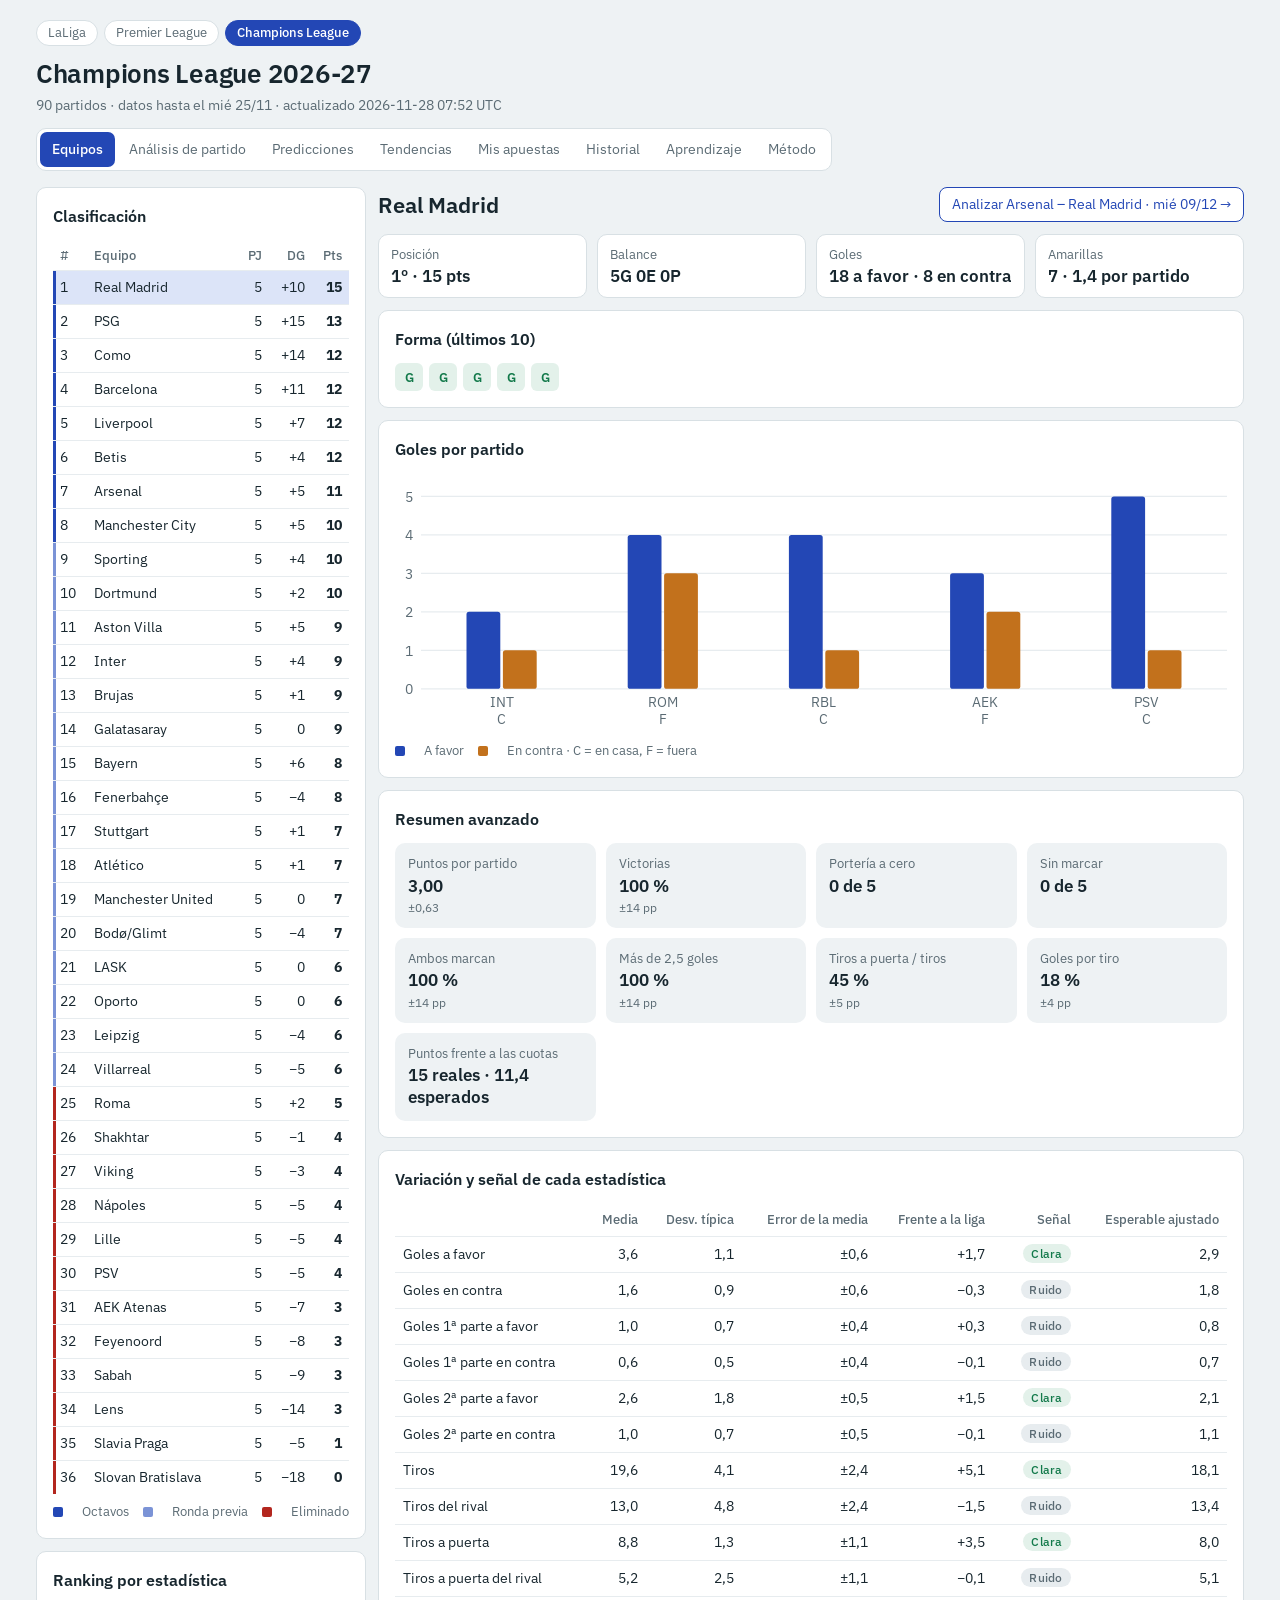
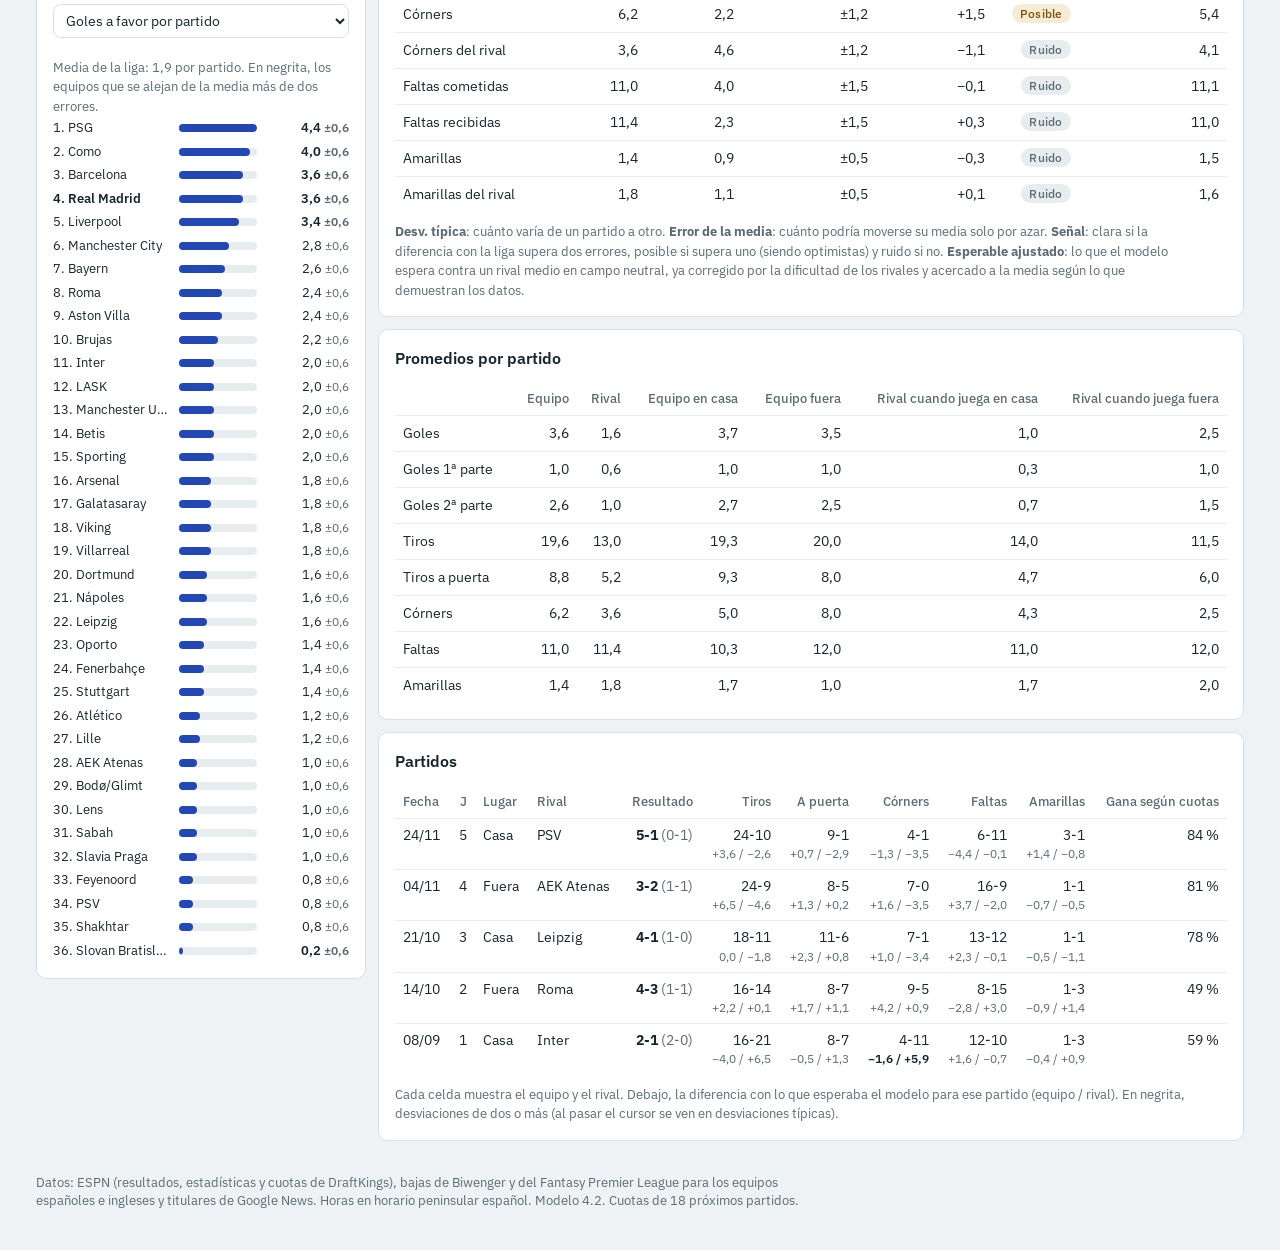
==== commit 0bc209c9: "Actualizar datos" ====
--- a/champions.html
+++ b/champions.html
@@ -262,7 +262,7 @@
 </main>
 <footer class="foot" id="foot"></footer>
 </div>
-<script>window.DATA={"meta":{"gen":"2026-11-27 22:45 UTC","today":"2026-11-27","last":"2026-11-25","n":90,"ver":"4.2","fx":18,"pend":54,"sims":5000,"warn":[],"league":"champions","name":"Champions League","title":"Champions League 2026-27","zones":{"ucl":8,"uel":16,"rel":12},"tiebreak":"los empates a puntos se resuelven como en el art. 18 del reglamento de la UEFA: diferencia de goles, goles a favor, goles fuera, victorias, victorias fuera y, después, los puntos, la diferencia de goles y los goles de los rivales de cada uno (los dos últimos criterios, juego limpio y coeficiente, se sustituyen por un sorteo)","cards_note":null,"leagues":[{"key":"laliga","name":"LaLiga","url":"https://jaimedhc.github.io/laliga-dashboard/"},{"key":"premier","name":"Premier League","url":"https://jaimedhc.github.io/laliga-dashboard/premier.html"},{"key":"champions","name":"Champions League","url":"https://jaimedhc.github.io/laliga-dashboard/champions.html"}],"sources":"ESPN (resultados, estadísticas y cuotas de DraftKings), bajas de Biwenger y del Fantasy Premier League para los equipos españoles e ingleses y titulares de Google News","cal_label":"Fecha de ESPN","cal_fallback":"las fechas de ESPN","refs":false,"zone_names":{"ucl":"Octavos","uel":"Ronda previa","rel":"Eliminado","champ":"1.º de la fase liga","top":"Octavos directos","mid":"Top 24","low":"Eliminado"},"data_note":"Los resultados, las estadísticas de cada partido (tiros, córners, faltas, amarillas), las fechas y horas y las cuotas de DraftKings (1X2 y goles) salen de ESPN; football-data no cubre la Champions y ESPN no da el xG, así que el modelo de goles usa solo los goles. Con tan pocos partidos por equipo, las cuotas ayudan a estimar las estadísticas: el modelo aprende cuánto pesar las cuotas, su propia predicción y la media de la competición (pestaña Aprendizaje). Las bajas, dudas y sanciones solo están para los equipos de LaLiga y la Premier (Biwenger y el Fantasy oficial); para el resto hay titulares de Google News. GitHub descarga todo cada dos horas y regenera esta página. Solo se usan datos de esta temporada. Las horas están en horario peninsular español. De momento solo se modela la fase liga; las eliminatorias llegarán en febrero.","xg":false,"odds_src":"DraftKings","mstats":true},"teams":["AEK Athens","AS Roma","Arsenal","Aston Villa","Atlético Madrid","Barcelona","Bayern Munich","Bodo/Glimt","Borussia Dortmund","Club Brugge","Como","FC Porto","Fenerbahce","Feyenoord Rotterdam","Galatasaray","Internazionale","LASK Linz","Lens","Lille","Liverpool","Manchester City","Manchester United","Napoli","PSV Eindhoven","Paris Saint-Germain","RB Leipzig","Real Betis","Real Madrid","Sabah FK","Shakhtar Donetsk","Slavia Prague","Slovan Bratislava","Sporting CP","VfB Stuttgart","Viking FK","Villarreal"],"names":["AEK Atenas","Roma","Arsenal","Aston Villa","Atlético","Barcelona","Bayern","Bodø/Glimt","Dortmund","Brujas","Como","Oporto","Fenerbahçe","Feyenoord","Galatasaray","Inter","LASK","Lens","Lille","Liverpool","Manchester City","Manchester United","Nápoles","PSV","PSG","Leipzig","Betis","Real Madrid","Sabah","Shakhtar","Slavia Praga","Slovan Bratislava","Sporting","Stuttgart","Viking","Villarreal"],"short":["AEK","ROM","ARS","AVL","ATM","BAR","BAY","BOD","BVB","BRU","COM","POR","FEN","FEY","GAL","INT","LAS","LEN","LIL","LIV","MCI","MUN","NAP","PSV","PSG","RBL","BET","RMA","SAB","SHA","SLA","SLO","SCP","STU","VIK","VIL"],"M":[["2026-09-08","18:45",1,0,16,1,0,1,0,null,null,18,11,4,3,7,3,7,15,1,2,1.741,4.0,4.4,null,null,null],["2026-09-08","18:45",1,9,3,2,3,1,3,null,null,14,21,7,9,4,5,17,14,3,3,2.5,3.55,2.75,1.645,2.25,null],["2026-09-08","21:00",1,8,35,3,2,0,0,null,null,18,13,6,6,9,7,15,10,1,3,1.769,4.0,4.2,null,null,null],["2026-09-08","21:00",1,11,20,0,2,0,0,null,null,5,20,0,10,2,5,10,17,1,3,5.0,4.1,1.667,1.667,2.2,null],["2026-09-08","21:00",1,18,26,2,3,2,1,null,null,6,20,2,5,5,5,11,13,1,3,2.15,3.5,3.35,1.741,2.1,null],["2026-09-08","21:00",1,27,15,2,1,2,0,null,null,16,21,8,7,4,11,12,10,1,3,1.606,4.4,5.0,null,null,null],["2026-09-09","18:45",1,5,13,5,1,2,0,null,null,24,4,9,2,4,1,10,12,1,1,1.071,13.0,26.0,null,null,null],["2026-09-09","18:45",1,33,34,3,1,3,1,null,null,17,9,3,3,4,5,13,13,0,3,1.211,7.5,12.0,null,null,null],["2026-09-09","21:00",1,19,4,2,1,1,1,null,null,14,9,5,4,7,5,11,10,1,1,1.769,3.9,4.5,1.588,2.35,null],["2026-09-09","21:00",1,22,2,0,1,0,0,null,null,5,26,3,8,0,6,12,11,2,1,5.25,3.85,1.667,2.0,1.833,null],["2026-09-09","21:00",1,24,31,6,1,3,0,null,null,35,9,14,4,7,2,8,6,0,1,1.033,19.0,36.0,null,null,null],["2026-09-09","21:00",1,32,14,3,1,1,1,null,null,8,10,5,3,1,4,13,11,2,3,1.606,4.3,5.0,null,null,null],["2026-09-10","18:45",1,12,1,1,1,0,1,null,null,11,8,5,3,1,3,12,19,4,2,4.0,3.75,1.87,1.571,2.4,null],["2026-09-10","18:45",1,23,29,1,1,0,1,null,null,10,8,2,2,3,3,14,15,3,6,1.488,4.7,6.0,null,null,null],["2026-09-10","21:00",1,6,7,5,0,0,0,null,null,25,3,12,0,6,3,5,8,0,1,1.071,14.0,26.0,null,null,null],["2026-09-10","21:00",1,10,25,4,1,2,0,null,null,14,14,6,4,1,5,9,10,2,3,1.667,4.2,4.7,null,null,null],["2026-09-10","21:00",1,21,28,4,0,3,0,null,null,21,11,10,0,7,2,12,13,1,1,1.071,13.0,29.0,null,null,null],["2026-09-10","21:00",1,30,17,2,3,0,0,null,null,18,26,5,8,6,9,8,8,0,1,2.8,3.5,2.45,null,null,null],["2026-10-13","18:45",2,17,32,0,2,0,1,null,null,21,11,6,5,6,3,8,12,2,0,2.5,3.55,2.75,1.625,2.3,null],["2026-10-13","18:45",2,28,30,2,0,0,0,null,null,13,18,6,8,4,6,15,14,3,2,4.3,3.75,1.833,1.714,2.1,null],["2026-10-13","21:00",2,2,18,3,0,0,0,null,null,16,4,8,0,7,0,13,9,2,1,1.211,6.5,14.0,null,null,null],["2026-10-13","21:00",2,4,21,2,0,1,0,null,null,11,9,5,4,2,5,11,13,1,1,1.8,3.85,4.3,1.667,2.2,null],["2026-10-13","21:00",2,14,5,1,4,1,1,null,null,5,22,3,11,1,6,12,10,2,0,8.0,6.0,1.312,null,null,null],["2026-10-13","21:00",2,15,9,3,4,1,1,null,null,30,18,12,8,4,4,6,13,2,4,1.235,7.0,11.0,null,null,null],["2026-10-13","21:00",2,25,23,1,0,0,0,null,null,19,11,7,5,6,13,13,12,1,2,1.571,5.0,4.8,null,null,null],["2026-10-13","21:00",2,34,6,3,3,2,0,null,null,8,25,5,8,7,15,12,8,2,2,13.0,9.5,1.154,null,null,null],["2026-10-13","21:00",2,35,22,3,1,2,1,null,null,17,11,4,3,4,4,8,15,2,3,2.2,3.45,3.3,1.8,2.0,null],["2026-10-14","18:45",2,13,10,3,2,1,1,null,null,13,11,5,5,5,1,19,18,2,3,3.0,3.6,2.25,1.606,2.35,null],["2026-10-14","18:45",2,16,19,3,6,0,3,null,null,12,26,4,9,3,11,7,4,1,0,6.5,4.7,1.465,1.571,2.4,null],["2026-10-14","21:00",2,1,27,3,4,1,1,null,null,14,16,7,8,5,9,15,8,3,1,3.6,3.95,1.952,null,null,null],["2026-10-14","21:00",2,3,12,6,0,3,0,null,null,20,15,11,4,9,7,12,6,0,2,1.625,4.2,5.25,null,null,null],["2026-10-14","21:00",2,7,8,1,0,0,0,null,null,11,9,3,4,4,10,7,8,0,2,2.6,3.8,2.5,null,null,null],["2026-10-14","21:00",2,20,24,2,4,0,3,null,null,27,15,9,10,11,2,10,11,1,1,1.909,4.2,3.45,null,null,null],["2026-10-14","21:00",2,26,11,3,2,0,0,null,null,17,11,7,5,5,1,14,15,4,3,2.15,3.6,3.25,1.69,2.2,null],["2026-10-14","21:00",2,29,0,3,1,1,1,null,null,12,13,4,3,5,2,16,17,1,4,2.8,3.15,2.65,2.1,1.741,null],["2026-10-14","21:00",2,31,33,0,3,0,1,null,null,15,16,1,8,1,8,11,15,1,3,6.5,5.75,1.392,null,null,null],["2026-10-20","18:45",3,12,30,2,2,2,1,null,null,15,15,4,4,3,5,12,15,3,1,1.417,5.25,7.0,null,null,null],["2026-10-20","18:45",3,28,8,1,2,1,1,null,null,13,22,4,9,4,9,8,12,4,0,9.5,6.0,1.286,null,null,null],["2026-10-20","21:00",3,1,31,4,0,2,0,null,null,26,1,10,0,8,1,10,10,0,3,1.111,9.5,23.0,null,null,null],["2026-10-20","21:00",3,11,23,0,1,0,0,null,null,14,18,4,3,2,3,7,9,0,2,1.488,4.7,6.0,1.571,2.4,null],["2026-10-20","21:00",3,19,35,4,3,2,2,null,null,22,14,7,5,8,2,12,10,0,2,1.541,4.5,5.75,null,null,null],["2026-10-20","21:00",3,20,0,5,1,2,0,null,null,17,11,7,3,8,3,6,10,1,0,1.154,9.0,15.0,null,null,null],["2026-10-20","21:00",3,22,7,4,3,2,1,null,null,17,15,8,6,2,5,7,5,3,0,1.667,4.1,4.8,null,null,null],["2026-10-20","21:00",3,24,5,4,2,1,0,null,null,22,18,14,5,2,3,11,10,0,1,2.35,4.4,2.55,null,null,null],["2026-10-20","21:00",3,33,4,1,1,1,0,null,null,18,10,5,3,9,4,15,7,1,0,3.2,3.85,2.1,null,null,null],["2026-10-21","18:45",3,10,21,4,1,1,0,null,null,11,13,8,4,1,4,10,11,1,3,2.4,3.75,2.75,null,null,null],["2026-10-21","18:45",3,18,14,2,4,2,2,null,null,15,10,5,4,3,3,9,10,3,1,2.55,3.5,2.7,1.667,2.25,null],["2026-10-21","21:00",3,3,34,3,1,2,0,null,null,21,10,10,3,8,6,7,14,0,0,1.211,7.5,11.0,null,null,null],["2026-10-21","21:00",3,6,2,2,2,1,1,null,null,13,14,5,5,3,5,15,6,0,2,2.35,3.7,2.85,1.625,2.3,null],["2026-10-21","21:00",3,9,17,3,0,1,0,null,null,11,19,5,7,1,5,6,10,2,2,1.69,4.3,4.4,null,null,null],["2026-10-21","21:00",3,15,29,1,0,0,0,null,null,13,12,5,4,5,4,9,10,2,2,1.27,6.5,9.5,null,null,null],["2026-10-21","21:00",3,26,13,1,0,0,0,null,null,23,12,10,2,4,4,8,10,1,2,1.769,4.2,4.1,null,null,null],["2026-10-21","21:00",3,27,25,4,1,1,0,null,null,18,11,11,6,7,1,13,12,1,1,1.222,7.5,10.5,null,null,null],["2026-10-21","21:00",3,32,16,2,3,1,1,null,null,16,11,4,7,7,4,10,22,2,5,1.364,5.75,7.5,null,null,null],["2026-11-03","18:45",4,14,33,2,0,2,0,null,null,13,13,4,5,6,4,13,16,3,5,2.0,4.3,3.2,null,null,null],["2026-11-03","18:45",4,29,32,0,1,0,0,null,null,14,11,4,3,7,2,10,18,1,1,3.35,3.5,2.15,1.87,1.952,null],["2026-11-03","21:00",4,4,6,0,2,0,0,null,null,9,19,3,5,4,4,13,3,1,2,3.25,3.8,2.1,null,null,null],["2026-11-03","21:00",4,5,3,3,0,1,0,null,null,16,9,8,1,4,8,14,9,1,3,1.294,6.5,8.0,null,null,null],["2026-11-03","21:00",4,7,18,0,0,0,0,null,null,4,9,4,2,3,4,12,8,0,1,1.571,4.6,5.0,null,null,null],["2026-11-03","21:00",4,13,15,0,3,0,2,null,null,11,11,2,6,5,4,7,13,1,2,4.2,4.2,1.741,null,null,null],["2026-11-03","21:00",4,16,31,4,0,3,0,null,null,29,7,10,5,8,2,5,9,0,2,1.333,5.75,8.0,null,null,null],["2026-11-03","21:00",4,21,1,3,2,0,2,null,null,15,7,6,4,3,1,11,14,3,3,2.1,4.2,3.05,null,null,null],["2026-11-03","21:00",4,35,24,0,6,0,4,null,null,14,22,2,12,4,8,19,4,4,1,4.2,4.2,1.741,null,null,null],["2026-11-04","18:45",4,0,27,2,3,1,1,null,null,9,24,5,8,0,7,9,16,1,1,13.0,8.0,1.182,null,null,null],["2026-11-04","18:45",4,12,19,3,2,1,1,null,null,17,22,6,6,4,12,13,12,1,1,5.5,4.6,1.541,null,null,null],["2026-11-04","21:00",4,8,26,2,1,0,0,null,null,15,11,6,4,2,5,15,13,4,4,1.513,4.6,6.0,null,null,null],["2026-11-04","21:00",4,11,22,4,1,1,1,null,null,19,11,8,6,6,5,8,11,1,4,2.05,3.5,3.75,1.769,2.05,null],["2026-11-04","21:00",4,17,10,1,9,0,3,null,null,11,18,3,12,5,5,12,11,2,0,3.95,3.95,1.833,null,null,null],["2026-11-04","21:00",4,23,9,1,2,0,1,null,null,27,10,9,3,8,5,8,10,0,3,1.87,4.4,3.5,null,null,null],["2026-11-04","21:00",4,25,20,2,3,0,1,null,null,14,12,6,5,5,3,20,7,4,2,5.0,4.7,1.571,null,null,null],["2026-11-04","21:00",4,30,2,1,2,0,2,null,null,18,12,6,5,4,2,15,10,1,2,14.0,5.75,1.25,1.769,2.05,null],["2026-11-04","21:00",4,34,28,4,1,1,1,null,null,21,16,8,4,10,6,5,9,2,2,1.556,4.7,5.25,null,null,null],["2026-11-24","18:45",5,7,16,1,0,0,0,null,null,9,5,2,0,4,0,5,14,1,1,1.345,6.0,7.5,null,null,null],["2026-11-24","18:45",5,14,3,1,0,0,0,null,null,9,4,2,0,5,1,13,12,2,4,3.4,3.95,2.0,null,null,null],["2026-11-24","21:00",5,2,8,1,1,1,0,null,null,30,13,4,4,8,5,7,13,0,0,1.465,4.6,7.0,1.667,2.2,null],["2026-11-24","21:00",5,10,0,1,0,0,0,null,null,19,7,4,3,2,1,15,17,2,3,1.263,6.5,10.0,null,null,null],["2026-11-24","21:00",5,13,11,0,1,0,1,null,null,21,9,7,3,8,4,10,13,2,4,3.75,3.8,1.952,1.645,2.25,null],["2026-11-24","21:00",5,20,22,2,2,0,0,null,null,18,9,7,3,9,3,9,9,1,0,1.256,6.5,10.5,null,null,null],["2026-11-24","21:00",5,25,17,3,1,2,0,null,null,16,11,7,3,10,4,12,13,2,4,1.385,5.5,7.0,null,null,null],["2026-11-24","21:00",5,27,23,5,1,0,1,null,null,24,10,9,1,4,1,6,11,3,1,1.133,10.0,16.0,null,null,null],["2026-11-24","21:00",5,31,26,0,2,0,1,null,null,12,18,2,6,1,4,12,6,1,1,7.5,5.25,1.385,null,null,null],["2026-11-25","18:45",5,28,5,1,4,0,1,null,null,8,25,3,14,4,6,9,8,1,0,29.0,14.0,1.062,null,null,null],["2026-11-25","18:45",5,30,35,0,1,0,0,null,null,13,7,1,5,13,0,12,15,2,4,2.75,3.55,2.5,1.588,2.35,null],["2026-11-25","21:00",5,4,34,2,0,2,0,null,null,20,9,9,1,6,1,7,9,0,1,1.111,10.0,21.0,null,null,null],["2026-11-25","21:00",5,9,19,0,3,0,1,null,null,17,13,5,4,8,4,9,13,0,0,4.1,4.4,1.741,null,null,null],["2026-11-25","21:00",5,15,33,2,0,0,0,null,null,20,13,5,2,11,6,9,10,2,1,1.4,5.5,6.5,null,null,null],["2026-11-25","21:00",5,18,6,2,1,0,1,null,null,15,12,3,7,3,4,2,11,0,1,5.25,4.0,1.645,1.741,2.05,null],["2026-11-25","21:00",5,24,1,2,2,1,1,null,null,15,13,4,4,3,4,5,18,0,2,1.488,4.8,6.0,null,null,null],["2026-11-25","21:00",5,29,12,0,1,0,0,null,null,8,13,2,5,3,5,12,14,2,1,2.7,3.45,2.6,1.833,2.0,null],["2026-11-25","21:00",5,32,21,2,2,1,0,null,null,11,7,4,2,3,2,18,13,2,1,2.75,3.7,2.45,null,null,null]],"E":[[1.613,1.658,0.818,0.661,null,null,15.855,12.676,4.864,4.052,4.626,3.969,9.576,12.873,1.419,1.835],[2.048,1.935,0.694,1.088,null,null,14.225,16.405,5.57,6.464,4.94,4.991,11.502,10.993,1.706,1.88],[2.049,1.488,0.647,0.622,null,null,17.307,12.311,5.95,3.969,7.761,4.198,11.459,11.158,1.368,2.579],[1.721,2.002,0.584,0.512,null,null,11.622,16.666,4.321,6.888,3.689,5.713,10.938,11.341,1.373,2.196],[1.607,1.752,0.778,0.532,null,null,12.114,13.041,3.502,5.397,3.579,4.224,10.362,11.671,1.475,2.094],[3.117,1.652,0.897,0.563,null,null,19.963,14.476,8.482,5.744,5.586,5.148,10.408,10.716,1.36,2.063],[3.513,1.009,1.084,0.383,null,null,20.629,9.392,9.113,3.444,4.358,3.967,10.931,11.344,1.22,1.715],[1.919,1.525,1.151,0.648,null,null,19.188,11.28,5.78,3.437,6.883,5.178,10.962,11.174,1.363,1.889],[2.861,1.275,1.066,0.654,null,null,18.092,11.291,5.694,4.389,6.548,4.188,10.242,10.479,1.036,1.312],[1.732,1.712,0.718,0.702,null,null,11.167,19.888,4.636,5.876,3.154,5.455,11.315,9.985,1.481,1.561],[4.571,0.796,2.356,0.33,null,null,29.939,10.693,13.131,3.049,5.656,3.148,9.001,11.39,0.963,1.805],[2.059,1.506,0.779,0.788,null,null,12.823,10.088,4.957,3.531,3.633,4.064,12.091,12.072,1.679,2.278],[1.706,1.946,0.622,1.015,null,null,13.512,12.327,4.743,4.932,4.19,4.645,10.232,13.724,1.817,1.838],[1.342,1.058,0.478,0.465,null,null,14.665,10.688,4.175,3.327,4.881,3.986,11.707,11.38,1.502,2.456],[2.683,1.113,0.58,0.425,null,null,19.043,7.79,7.639,2.933,5.728,3.821,9.138,9.598,1.232,1.36],[3.566,1.358,1.105,0.447,null,null,14.418,12.062,6.937,4.71,3.807,4.639,11.106,13.163,1.587,2.369],[2.47,1.151,0.897,0.539,null,null,19.45,9.95,8.016,3.281,5.651,3.307,10.629,11.954,1.332,2.077],[1.796,1.261,0.663,0.418,null,null,16.804,15.078,5.691,5.086,5.928,4.644,10.628,11.287,1.183,2.229],[1.475,1.987,0.438,0.816,null,null,17.992,11.341,5.679,4.526,5.614,3.967,10.882,11.733,1.726,1.507],[1.601,1.238,0.659,0.519,null,null,14.048,17.821,4.664,5.925,4.146,6.428,11.061,11.469,1.85,1.571],[2.145,1.128,0.86,0.579,null,null,18.303,8.903,6.599,2.716,5.197,3.061,10.698,11.0,1.305,1.468],[1.609,1.502,0.832,0.528,null,null,11.849,11.688,5.015,4.15,3.644,4.155,10.993,11.259,1.175,1.733],[1.897,2.612,0.872,0.743,null,null,10.081,15.753,4.0,7.289,3.867,3.793,10.823,11.27,1.58,1.734],[2.202,1.597,0.776,0.636,null,null,23.546,12.56,8.704,4.712,6.081,4.186,9.952,11.026,1.556,2.178],[1.797,1.124,0.567,0.475,null,null,16.681,11.889,5.935,3.823,5.034,5.252,11.125,11.071,1.872,1.92],[2.041,2.21,0.792,0.681,null,null,11.584,19.959,4.246,7.062,5.222,6.644,9.857,9.767,1.391,1.417],[2.245,1.601,0.87,0.813,null,null,17.205,11.516,5.776,4.336,4.682,4.625,10.328,11.423,1.712,2.103],[1.379,2.733,0.494,1.033,null,null,12.85,13.242,4.131,5.998,4.674,2.998,11.748,12.363,1.619,1.984],[2.204,2.592,0.818,1.108,null,null,14.498,17.152,5.141,5.439,4.27,7.113,10.783,9.747,1.335,1.345],[2.428,2.497,1.069,0.643,null,null,13.887,13.775,5.933,6.26,4.13,4.755,12.007,10.774,1.58,1.924],[2.57,1.237,1.367,0.518,null,null,16.24,12.226,6.346,4.247,6.25,4.418,11.53,12.1,1.438,2.028],[1.407,1.472,0.496,0.408,null,null,11.812,13.085,3.823,5.053,4.693,5.438,9.239,10.849,1.204,1.677],[2.497,2.953,0.6,1.319,null,null,19.371,15.141,6.843,7.524,6.265,3.774,10.788,10.676,1.451,1.297],[2.098,1.292,0.534,0.48,null,null,19.872,10.193,7.166,3.599,4.909,3.191,11.111,11.872,2.113,2.105],[1.407,1.114,0.634,0.515,null,null,13.685,10.663,3.985,3.463,4.793,3.196,12.074,12.804,1.631,2.013],[1.057,1.626,0.467,0.984,null,null,12.099,17.951,3.414,5.472,3.554,6.179,10.281,11.408,1.455,1.703],[1.865,1.16,0.779,0.481,null,null,16.053,14.027,5.889,4.267,4.212,5.776,11.143,12.882,1.824,1.598],[1.425,1.635,0.568,0.545,null,null,14.932,17.793,4.102,7.108,4.995,6.823,10.083,11.4,1.777,1.59],[2.882,0.832,1.504,0.339,null,null,20.485,8.224,7.625,2.814,5.641,2.765,11.021,10.32,1.358,1.984],[1.702,1.07,0.566,0.396,null,null,13.678,15.171,4.514,4.409,3.854,5.178,10.243,11.615,1.711,2.142],[3.477,1.614,1.44,0.694,null,null,19.689,11.628,6.248,4.096,8.441,3.833,10.812,11.335,1.093,2.11],[2.701,1.188,0.731,0.564,null,null,18.949,10.149,6.808,3.506,6.196,3.207,11.157,11.925,1.371,1.714],[1.949,1.252,0.766,0.465,null,null,12.95,11.099,5.427,3.775,3.889,4.361,9.72,9.514,1.615,1.276],[3.566,2.465,1.426,0.62,null,null,17.087,18.364,9.305,6.749,4.056,4.551,9.733,11.5,1.075,1.451],[1.574,1.177,0.77,0.613,null,null,14.96,11.42,4.553,3.894,5.475,4.444,11.416,10.919,1.462,1.54],[3.482,1.654,1.133,0.528,null,null,13.84,10.951,6.407,4.239,2.898,3.961,11.82,12.598,1.45,2.126],[1.627,1.664,0.824,0.909,null,null,12.272,9.477,3.875,3.743,3.65,3.928,10.002,11.94,1.608,1.982],[2.649,1.475,1.586,0.585,null,null,19.394,10.318,7.031,3.738,7.045,5.098,9.899,11.922,1.358,1.803],[2.384,1.522,0.543,0.642,null,null,16.422,13.96,6.526,4.566,4.646,4.78,10.637,10.073,1.13,1.663],[2.763,1.211,1.017,0.429,null,null,15.507,19.148,6.649,5.982,4.855,4.899,10.207,10.712,1.492,1.897],[2.015,1.001,0.606,0.499,null,null,16.876,10.484,6.156,3.398,5.612,4.166,11.26,11.371,1.758,2.141],[2.199,1.063,0.732,0.434,null,null,17.443,10.857,6.522,3.419,4.296,3.833,11.178,12.139,1.875,1.987],[3.41,1.397,0.96,0.497,null,null,17.962,12.773,8.725,5.235,6.01,4.405,10.709,12.141,1.487,2.071],[2.17,1.575,0.872,0.597,null,null,15.158,11.585,5.062,4.293,4.949,3.909,10.312,12.49,1.328,2.098],[1.948,1.353,1.011,0.716,null,null,12.768,11.998,3.752,4.259,4.71,4.365,10.86,12.739,1.7,2.401],[1.337,1.499,0.573,0.549,null,null,12.507,10.194,4.221,3.603,4.721,3.42,11.716,13.789,1.864,1.883],[1.576,1.812,0.75,0.456,null,null,11.727,15.561,4.809,5.563,4.482,5.284,9.632,10.172,1.134,1.52],[3.169,1.75,0.792,0.821,null,null,19.008,10.355,8.218,4.717,5.058,4.534,11.076,11.138,1.116,1.893],[1.569,1.269,0.569,0.618,null,null,10.214,10.323,4.239,3.179,4.155,3.774,10.194,9.449,1.067,1.6],[1.326,1.685,0.55,0.688,null,null,14.292,15.324,4.379,5.917,4.839,5.21,10.465,11.238,1.409,2.223],[2.541,0.889,1.092,0.443,null,null,20.284,10.843,6.862,3.363,5.188,3.575,10.356,9.52,1.304,1.706],[2.16,1.861,0.628,0.96,null,null,12.5,10.329,4.888,4.429,4.189,3.366,10.441,13.394,1.64,1.986],[1.903,3.173,0.687,1.668,null,null,15.459,18.255,4.782,8.134,4.323,5.383,11.76,10.581,1.925,1.393],[1.549,2.583,0.715,0.764,null,null,13.605,17.52,4.762,6.749,3.519,5.354,10.953,12.297,1.481,1.653],[1.801,2.599,0.747,1.124,null,null,16.117,15.932,5.344,5.374,4.633,6.668,10.318,12.082,1.434,1.293],[1.864,1.571,0.514,0.463,null,null,15.355,15.082,5.566,4.867,5.157,4.771,11.897,10.578,1.545,2.363],[1.896,1.452,0.656,0.595,null,null,16.34,12.66,5.406,5.077,4.631,3.755,9.735,11.641,1.351,2.596],[1.497,3.326,0.419,1.107,null,null,16.536,13.302,5.235,6.457,5.243,3.42,11.24,11.117,1.803,1.586],[1.466,1.688,0.612,0.593,null,null,20.461,12.804,5.903,4.612,5.289,4.005,10.347,11.035,1.33,2.498],[1.817,2.103,0.585,0.615,null,null,14.173,13.061,5.682,5.972,4.818,5.795,11.881,10.811,1.502,1.968],[1.29,1.66,0.445,0.712,null,null,13.784,16.328,4.369,5.575,4.552,4.448,12.046,11.219,1.203,1.937],[2.327,1.241,1.003,0.662,null,null,17.744,14.18,6.846,4.048,6.522,5.144,10.263,10.517,1.311,1.815],[1.545,1.65,0.601,0.596,null,null,12.332,11.404,4.185,4.382,5.011,3.789,8.585,10.926,1.074,1.83],[1.885,1.867,0.914,0.986,null,null,11.68,12.127,4.08,5.181,4.637,4.467,11.587,11.504,1.622,2.391],[1.924,1.308,0.749,0.383,null,null,21.167,11.284,5.952,4.317,5.87,4.41,9.696,12.629,1.473,1.538],[3.517,1.156,1.075,0.527,null,null,17.152,10.534,6.514,3.529,3.716,3.383,12.089,12.525,1.396,2.14],[1.381,1.35,0.489,0.607,null,null,16.409,11.088,5.196,4.101,5.132,3.412,11.296,11.723,1.719,2.041],[2.946,1.49,0.76,0.643,null,null,21.559,9.551,8.265,4.011,6.784,3.243,9.475,11.526,1.291,1.958],[2.259,1.209,0.795,0.407,null,null,16.565,13.569,7.047,4.702,5.571,5.33,10.855,10.867,1.412,2.167],[3.294,1.1,0.837,0.444,null,null,20.351,12.58,8.304,3.896,5.345,4.478,10.417,11.142,1.56,1.763],[1.085,1.965,0.457,0.69,null,null,11.043,19.93,3.613,6.703,2.819,5.293,10.964,10.32,1.566,1.889],[1.391,2.947,0.511,0.91,null,null,11.261,21.976,4.003,10.213,3.973,5.392,10.636,10.607,1.586,1.295],[1.552,1.671,0.616,0.723,null,null,17.335,11.582,4.96,4.514,7.312,3.484,11.528,12.24,1.351,2.685],[1.735,1.415,1.021,0.59,null,null,16.886,10.662,6.188,3.544,5.668,4.795,9.672,10.872,1.026,1.707],[2.292,2.548,0.818,1.092,null,null,15.375,19.628,5.774,6.646,4.728,5.833,10.346,10.921,1.524,1.337],[2.045,1.28,0.68,0.7,null,null,18.826,12.783,5.957,4.061,6.728,4.932,10.118,12.002,1.686,1.972],[1.61,2.173,0.796,0.549,null,null,11.177,14.901,3.366,6.535,4.154,5.214,9.042,10.898,1.275,1.553],[3.754,1.738,1.468,0.747,null,null,17.94,13.087,8.733,4.526,4.21,4.363,9.294,13.247,1.249,2.024],[1.457,1.259,0.707,0.511,null,null,13.178,11.981,4.365,4.036,5.159,3.743,12.096,12.62,1.568,2.216],[2.08,1.63,0.835,0.551,null,null,11.799,11.914,4.491,4.598,3.362,4.241,12.474,12.196,1.378,2.035]],"fx":[[6,"2026-12-08","18:45",34,13,4,2.65,3.85,2.3,null,null,0.5,1.556,2.15,null,null,null],[6,"2026-12-08","18:45",35,28,4,1.211,7.0,9.5,null,null,-2.5,2.15,1.571,null,null,null],[6,"2026-12-08","21:00",0,14,4,2.45,3.6,2.65,null,null,-0.5,2.25,1.513,null,null,null],[6,"2026-12-08","21:00",1,32,4,1.571,4.4,4.9,null,null,-0.5,1.526,2.25,null,null,null],[6,"2026-12-08","21:00",3,24,4,3.6,4.0,1.833,null,null,0.5,1.87,1.741,null,null,null],[6,"2026-12-08","21:00",5,20,4,1.769,4.5,3.5,null,null,-0.5,1.69,1.952,null,null,null],[6,"2026-12-08","21:00",6,30,4,1.143,8.5,13.0,null,null,-2.5,1.909,1.714,null,null,null],[6,"2026-12-08","21:00",21,25,4,1.833,4.2,3.45,null,null,-0.5,1.741,1.87,null,null,null],[6,"2026-12-08","21:00",22,9,4,1.741,4.2,3.85,null,null,-0.5,1.667,1.952,null,null,null],[6,"2026-12-09","18:45",26,10,4,2.65,3.7,2.4,null,null,0.5,1.526,2.25,null,null,null],[6,"2026-12-09","18:45",31,29,4,4.6,4.0,1.645,1.571,2.3,0.5,2.1,1.588,null,null,null],[6,"2026-12-09","21:00",2,27,4,2.2,3.85,2.8,null,null,-0.5,2.05,1.606,null,null,null],[6,"2026-12-09","21:00",8,15,4,2.5,3.7,2.5,null,null,-0.5,2.3,1.488,null,null,null],[6,"2026-12-09","21:00",16,12,4,2.7,3.7,2.35,null,null,0.5,1.541,2.2,null,null,null],[6,"2026-12-09","21:00",17,7,4,2.15,3.85,2.9,null,null,-0.5,2.0,1.645,null,null,null],[6,"2026-12-09","21:00",19,11,4,1.476,4.6,5.75,null,null,-1.5,2.1,1.588,null,null,null],[6,"2026-12-09","21:00",23,4,4,3.2,4.0,1.952,null,null,0.5,1.769,1.833,null,null,null],[6,"2026-12-09","21:00",33,18,4,1.69,4.2,4.1,null,null,-0.5,1.625,2.05,null,null,null],[7,"2027-01-19","18:45",7,4,4,null,null,null,null,null,null,null,null,null,null,null],[7,"2027-01-19","18:45",14,13,4,null,null,null,null,null,null,null,null,null,null,null],[7,"2027-01-19","21:00",0,1,4,null,null,null,null,null,null,null,null,null,null,null],[7,"2027-01-19","21:00",3,8,4,null,null,null,null,null,null,null,null,null,null,null],[7,"2027-01-19","21:00",11,30,4,null,null,null,null,null,null,null,null,null,null,null],[7,"2027-01-19","21:00",15,19,4,null,null,null,null,null,null,null,null,null,null,null],[7,"2027-01-19","21:00",18,31,4,null,null,null,null,null,null,null,null,null,null,null],[7,"2027-01-19","21:00",27,16,4,null,null,null,null,null,null,null,null,null,null,null],[7,"2027-01-19","21:00",33,9,4,null,null,null,null,null,null,null,null,null,null,null],[7,"2027-01-20","18:45",12,35,4,null,null,null,null,null,null,null,null,null,null,null],[7,"2027-01-20","18:45",28,22,4,null,null,null,null,null,null,null,null,null,null,null],[7,"2027-01-20","21:00",10,24,4,null,null,null,null,null,null,null,null,null,null,null],[7,"2027-01-20","21:00",17,20,4,null,null,null,null,null,null,null,null,null,null,null],[7,"2027-01-20","21:00",21,6,4,null,null,null,null,null,null,null,null,null,null,null],[7,"2027-01-20","21:00",25,29,4,null,null,null,null,null,null,null,null,null,null,null],[7,"2027-01-20","21:00",26,2,4,null,null,null,null,null,null,null,null,null,null,null],[7,"2027-01-20","21:00",32,5,4,null,null,null,null,null,null,null,null,null,null,null],[7,"2027-01-20","21:00",34,23,4,null,null,null,null,null,null,null,null,null,null,null],[8,"2027-01-27","21:00",1,18,4,null,null,null,null,null,null,null,null,null,null,null],[8,"2027-01-27","21:00",2,28,4,null,null,null,null,null,null,null,null,null,null,null],[8,"2027-01-27","21:00",4,12,4,null,null,null,null,null,null,null,null,null,null,null],[8,"2027-01-27","21:00",5,10,4,null,null,null,null,null,null,null,null,null,null,null],[8,"2027-01-27","21:00",6,26,4,null,null,null,null,null,null,null,null,null,null,null],[8,"2027-01-27","21:00",8,0,4,null,null,null,null,null,null,null,null,null,null,null],[8,"2027-01-27","21:00",9,7,4,null,null,null,null,null,null,null,null,null,null,null],[8,"2027-01-27","21:00",13,25,4,null,null,null,null,null,null,null,null,null,null,null],[8,"2027-01-27","21:00",16,11,4,null,null,null,null,null,null,null,null,null,null,null],[8,"2027-01-27","21:00",19,17,4,null,null,null,null,null,null,null,null,null,null,null],[8,"2027-01-27","21:00",20,32,4,null,null,null,null,null,null,null,null,null,null,null],[8,"2027-01-27","21:00",22,34,4,null,null,null,null,null,null,null,null,null,null,null],[8,"2027-01-27","21:00",23,33,4,null,null,null,null,null,null,null,null,null,null,null],[8,"2027-01-27","21:00",24,14,4,null,null,null,null,null,null,null,null,null,null,null],[8,"2027-01-27","21:00",29,27,4,null,null,null,null,null,null,null,null,null,null,null],[8,"2027-01-27","21:00",30,3,4,null,null,null,null,null,null,null,null,null,null,null],[8,"2027-01-27","21:00",31,15,4,null,null,null,null,null,null,null,null,null,null,null],[8,"2027-01-27","21:00",35,21,4,null,null,null,null,null,null,null,null,null,null,null]],"table":[{"pos":1,"pj":5,"w":5,"d":0,"l":0,"gf":18,"ga":8,"pts":15,"xn":0,"form":"WWWWW","t":27,"xpts":0.0},{"pos":2,"pj":5,"w":4,"d":1,"l":0,"gf":22,"ga":7,"pts":13,"xn":0,"form":"WWWWD","t":24,"xpts":0.0},{"pos":3,"pj":5,"w":4,"d":0,"l":1,"gf":20,"ga":6,"pts":12,"xn":0,"form":"WLWWW","t":10,"xpts":0.0},{"pos":4,"pj":5,"w":4,"d":0,"l":1,"gf":18,"ga":7,"pts":12,"xn":0,"form":"WWLWW","t":5,"xpts":0.0},{"pos":5,"pj":5,"w":4,"d":0,"l":1,"gf":17,"ga":10,"pts":12,"xn":0,"form":"WWWLW","t":19,"xpts":0.0},{"pos":6,"pj":5,"w":4,"d":0,"l":1,"gf":10,"ga":6,"pts":12,"xn":0,"form":"WWWLW","t":26,"xpts":0.0},{"pos":7,"pj":5,"w":3,"d":2,"l":0,"gf":9,"ga":4,"pts":11,"xn":0,"form":"WWDWD","t":2,"xpts":0.0},{"pos":8,"pj":5,"w":3,"d":1,"l":1,"gf":14,"ga":9,"pts":10,"xn":0,"form":"WLWWD","t":20,"xpts":0.0},{"pos":9,"pj":5,"w":3,"d":1,"l":1,"gf":10,"ga":6,"pts":10,"xn":0,"form":"WWLWD","t":32,"xpts":0.0},{"pos":10,"pj":5,"w":3,"d":1,"l":1,"gf":8,"ga":6,"pts":10,"xn":0,"form":"WLWWD","t":8,"xpts":0.0},{"pos":11,"pj":5,"w":3,"d":0,"l":2,"gf":12,"ga":7,"pts":9,"xn":0,"form":"WWWLL","t":3,"xpts":0.0},{"pos":12,"pj":5,"w":3,"d":0,"l":2,"gf":10,"ga":6,"pts":9,"xn":0,"form":"LLWWW","t":15,"xpts":0.0},{"pos":13,"pj":5,"w":3,"d":0,"l":2,"gf":11,"ga":10,"pts":9,"xn":0,"form":"LWWWL","t":9,"xpts":0.0},{"pos":14,"pj":5,"w":3,"d":0,"l":2,"gf":9,"ga":9,"pts":9,"xn":0,"form":"LLWWW","t":14,"xpts":0.0},{"pos":15,"pj":5,"w":2,"d":2,"l":1,"gf":13,"ga":7,"pts":8,"xn":0,"form":"WDDWL","t":6,"xpts":0.0},{"pos":16,"pj":5,"w":2,"d":2,"l":1,"gf":7,"ga":11,"pts":8,"xn":0,"form":"DLDWW","t":12,"xpts":0.0},{"pos":17,"pj":5,"w":2,"d":1,"l":2,"gf":7,"ga":6,"pts":7,"xn":0,"form":"WWDLL","t":33,"xpts":0.0},{"pos":18,"pj":5,"w":2,"d":1,"l":2,"gf":6,"ga":5,"pts":7,"xn":0,"form":"LWDLW","t":4,"xpts":0.0},{"pos":19,"pj":5,"w":2,"d":1,"l":2,"gf":10,"ga":10,"pts":7,"xn":0,"form":"WLLWD","t":21,"xpts":0.0},{"pos":20,"pj":5,"w":2,"d":1,"l":2,"gf":5,"ga":9,"pts":7,"xn":0,"form":"LWLDW","t":7,"xpts":0.0},{"pos":21,"pj":5,"w":2,"d":0,"l":3,"gf":10,"ga":10,"pts":6,"xn":0,"form":"LLWWL","t":16,"xpts":0.0},{"pos":22,"pj":5,"w":2,"d":0,"l":3,"gf":7,"ga":7,"pts":6,"xn":0,"form":"LLLWW","t":11,"xpts":0.0},{"pos":23,"pj":5,"w":2,"d":0,"l":3,"gf":8,"ga":12,"pts":6,"xn":0,"form":"LWLLW","t":25,"xpts":0.0},{"pos":24,"pj":5,"w":2,"d":0,"l":3,"gf":9,"ga":14,"pts":6,"xn":0,"form":"LWLLW","t":35,"xpts":0.0},{"pos":25,"pj":5,"w":1,"d":2,"l":2,"gf":12,"ga":10,"pts":5,"xn":0,"form":"DLWLD","t":1,"xpts":0.0},{"pos":26,"pj":5,"w":1,"d":1,"l":3,"gf":4,"ga":5,"pts":4,"xn":0,"form":"DWLLL","t":29,"xpts":0.0},{"pos":27,"pj":5,"w":1,"d":1,"l":3,"gf":9,"ga":12,"pts":4,"xn":0,"form":"LDLWL","t":34,"xpts":0.0},{"pos":28,"pj":5,"w":1,"d":1,"l":3,"gf":8,"ga":13,"pts":4,"xn":0,"form":"LLWLD","t":22,"xpts":0.0},{"pos":29,"pj":5,"w":1,"d":1,"l":3,"gf":6,"ga":11,"pts":4,"xn":0,"form":"LLLDW","t":18,"xpts":0.0},{"pos":30,"pj":5,"w":1,"d":1,"l":3,"gf":4,"ga":9,"pts":4,"xn":0,"form":"DLWLL","t":23,"xpts":0.0},{"pos":31,"pj":5,"w":1,"d":0,"l":4,"gf":5,"ga":12,"pts":3,"xn":0,"form":"WLLLL","t":0,"xpts":0.0},{"pos":32,"pj":5,"w":1,"d":0,"l":4,"gf":4,"ga":12,"pts":3,"xn":0,"form":"LWLLL","t":13,"xpts":0.0},{"pos":33,"pj":5,"w":1,"d":0,"l":4,"gf":5,"ga":14,"pts":3,"xn":0,"form":"LWLLL","t":28,"xpts":0.0},{"pos":34,"pj":5,"w":1,"d":0,"l":4,"gf":5,"ga":19,"pts":3,"xn":0,"form":"WLLLL","t":17,"xpts":0.0},{"pos":35,"pj":5,"w":0,"d":1,"l":4,"gf":5,"ga":10,"pts":1,"xn":0,"form":"LLDLL","t":30,"xpts":0.0},{"pos":36,"pj":5,"w":0,"d":0,"l":5,"gf":1,"ga":19,"pts":0,"xn":0,"form":"LLLLL","t":31,"xpts":0.0}],"gm":{"mu":0.44059,"eta":0.26405,"vh0":0.00466,"va0":0.00605,"phi":0.8896,"sa":0.38043,"sd":0.16275,"rho":0.15,"w":1.0,"a":[-0.26337,0.18623,0.00601,0.1999,-0.22314,0.53568,0.2828,-0.30675,-0.05345,0.09944,0.54879,-0.15628,-0.14122,-0.35092,0.01625,0.06511,0.06058,-0.26883,-0.20179,0.4752,0.28468,0.09495,-0.0365,-0.34176,0.64761,-0.10215,0.06744,0.50399,-0.29414,-0.36748,-0.33128,-0.59498,0.03339,-0.12221,0.03533,0.01288],"d":[-0.00418,0.02937,0.11878,0.08701,0.12877,0.08078,0.02665,0.00068,0.05615,-0.0197,0.0323,0.03103,-0.03921,-0.01606,0.01603,0.07177,-0.03682,-0.2124,-0.0525,-0.02517,0.00525,0.00569,-0.09118,0.01663,0.07416,-0.01815,0.0282,0.00387,-0.10459,0.06895,-0.06005,-0.16746,0.04708,0.05418,-0.06947,-0.0664],"va":[0.06968,0.05232,0.05888,0.05258,0.0658,0.04266,0.0511,0.06826,0.06146,0.0538,0.03907,0.06306,0.06347,0.0723,0.05912,0.0565,0.0564,0.0695,0.06645,0.04399,0.04836,0.05716,0.0619,0.07263,0.03681,0.06021,0.05655,0.04227,0.06867,0.0717,0.06748,0.08233,0.0558,0.06401,0.05959,0.05904],"vd":[0.01957,0.01997,0.02147,0.0205,0.02081,0.02059,0.02146,0.02088,0.02149,0.02071,0.02189,0.02139,0.02054,0.01974,0.02064,0.02123,0.02098,0.01946,0.02074,0.0208,0.02081,0.02032,0.02039,0.02063,0.0207,0.01977,0.02197,0.02133,0.02012,0.0218,0.02136,0.01886,0.02164,0.02152,0.02053,0.01958],"cx":{"g":{"tf":0.0,"ta":0.0,"s2":1.43939,"pf":1.0,"pa":1.0},"g2":{"tf":0.0,"ta":0.0,"s2":0.86467,"pf":1.0,"pa":1.0}}},"sm":{"g1":{"mu":-0.47846,"eta":0.20049,"vh0":0.01094,"va0":0.01351,"phi":0.79192,"sa":0.41971,"sd":0.27057,"rr":-0.02283,"a":[-0.03033,0.37172,0.07302,0.46903,0.02837,0.18554,-0.17628,-0.33928,-0.32646,0.05252,0.33738,-0.19465,-0.03853,-0.29437,0.3284,-0.06846,0.05147,-0.46028,0.08821,0.47318,-0.04774,-0.02879,0.1016,-0.30629,0.82043,-0.19412,-0.20729,0.19601,-0.20476,-0.19113,-0.37583,-0.44399,0.03259,0.1481,0.08306,0.08794],"d":[-0.01269,0.15858,0.15558,0.14025,0.13148,0.18772,0.03786,0.09037,0.08378,-0.09346,0.13198,0.14235,-0.12184,-0.17316,0.00439,0.02629,-0.10799,-0.24265,-0.05423,-0.02509,0.06479,-0.06541,-0.05108,0.09592,0.18508,-0.04075,0.06171,0.02692,-0.19825,0.15463,-0.06613,-0.31458,0.0883,0.03911,-0.27038,-0.16941],"va":[0.10373,0.08089,0.09704,0.07656,0.09467,0.09161,0.10842,0.1123,0.11325,0.09594,0.07961,0.10719,0.10322,0.11568,0.0881,0.10141,0.09588,0.11987,0.09788,0.0767,0.10265,0.10382,0.09863,0.11477,0.0622,0.10722,0.10635,0.09212,0.10652,0.10742,0.1097,0.12124,0.09489,0.08983,0.09759,0.09786],"vd":[0.05394,0.05455,0.05872,0.0553,0.05566,0.0534,0.05568,0.05744,0.05774,0.05345,0.05985,0.05935,0.05106,0.05293,0.05328,0.05617,0.05402,0.05205,0.05563,0.05443,0.05457,0.05239,0.0555,0.0572,0.05738,0.05507,0.05875,0.05614,0.0539,0.05877,0.05613,0.0454,0.05754,0.05563,0.04975,0.04949],"tf":0.0,"ta":0.0,"s2":0.53917,"pf":1.0,"pa":0.36318,"lam":0.1,"avg":[0.8111,0.6444],"mk":{"h":[0.68,0.249],"a":[0.7573,-0.2144]},"wm":0.0,"wk":1.0},"s":{"mu":2.54626,"eta":0.19851,"vh0":0.0009,"va0":0.00108,"phi":1.28232,"sa":0.19533,"sd":0.16759,"rr":-0.24314,"a":[-0.08348,-0.06292,0.24859,0.01428,-0.12421,0.27589,0.24148,-0.33473,0.06475,-0.01401,0.03112,-0.14645,0.03308,-0.08333,-0.21111,0.17714,-0.07278,0.16893,-0.17229,0.19367,0.13076,-0.04472,-0.14416,0.03673,0.31658,0.05197,0.10813,0.25087,-0.10034,-0.19467,0.06633,-0.26492,-0.12841,0.00359,-0.13654,-0.09483],"d":[-0.06619,0.1743,0.18763,0.07579,0.043,0.22306,0.15865,0.03956,-0.05908,-0.23702,0.10814,-0.13638,-0.02842,-0.00602,0.06514,0.00177,-0.10216,-0.01054,0.08629,-0.00199,0.14544,0.14834,-0.19528,-0.0175,-0.08825,0.10739,0.07809,0.05089,-0.26779,0.09601,0.00196,-0.33782,0.0238,-0.0133,-0.20591,-0.04161],"va":[0.01358,0.01236,0.0104,0.01186,0.01325,0.00991,0.01073,0.01476,0.01183,0.01232,0.01215,0.01328,0.01239,0.01316,0.01462,0.01045,0.01232,0.01106,0.01451,0.01033,0.01041,0.01281,0.01402,0.01183,0.00972,0.01211,0.01078,0.01041,0.01309,0.01362,0.01131,0.01482,0.01351,0.01161,0.01347,0.0126],"vd":[0.01021,0.01149,0.01196,0.01134,0.011,0.01235,0.01258,0.0114,0.0106,0.00885,0.01181,0.01014,0.01093,0.01039,0.01159,0.01108,0.01096,0.01076,0.01149,0.01119,0.01206,0.0124,0.00973,0.0107,0.01046,0.011,0.01219,0.01135,0.00913,0.01165,0.0108,0.00831,0.01168,0.01144,0.00948,0.00988],"tf":0.0,"ta":0.0,"s2":13.50452,"pf":0.19403,"pa":1.0,"lam":0.5,"avg":[15.8444,13.1333],"mk":{"h":[14.6455,2.2777],"a":[14.3132,-2.2415]},"wm":0.1,"wk":0.7},"st":{"mu":1.52722,"eta":0.19393,"vh0":0.0018,"va0":0.00215,"phi":0.93234,"sa":0.27672,"sd":0.1729,"rr":-0.13998,"a":[-0.17443,0.04553,0.11775,0.10358,-0.02417,0.44503,0.3019,-0.32481,0.08258,0.05612,0.22077,-0.15946,-0.02127,-0.21094,-0.25519,0.20711,-0.05995,0.02597,-0.3809,0.13131,0.26493,0.00889,-0.04003,-0.18118,0.58911,0.11428,0.11055,0.45014,-0.25449,-0.27068,-0.09946,-0.34944,-0.13457,-0.09237,-0.14882,-0.09337],"d":[0.06799,0.14318,0.14723,0.0598,0.11303,0.07965,0.12644,-0.01028,0.05526,-0.23551,0.09175,-0.13759,-0.02309,-0.0435,-0.01418,0.03331,-0.03509,-0.11714,-0.04799,0.02396,0.0982,0.08458,-0.1259,0.05457,0.06288,0.00511,0.08705,-0.01387,-0.35138,0.11076,-0.07328,-0.26475,0.01039,0.14369,-0.12556,0.02026],"va":[0.02887,0.02353,0.02288,0.02224,0.02556,0.01734,0.02049,0.02995,0.02321,0.02361,0.02096,0.02733,0.02559,0.02847,0.0298,0.02088,0.02526,0.02399,0.03236,0.02242,0.01986,0.02449,0.02614,0.02712,0.0158,0.02286,0.02177,0.01839,0.02889,0.02963,0.02494,0.03279,0.02678,0.02568,0.02743,0.0264],"vd":[0.01572,0.0159,0.01735,0.01635,0.01705,0.01646,0.01824,0.01639,0.0173,0.01437,0.01758,0.01556,0.01651,0.01484,0.01643,0.01658,0.01723,0.01515,0.01616,0.01667,0.01658,0.01701,0.01547,0.01611,0.01632,0.0152,0.01832,0.01643,0.01345,0.01772,0.01638,0.01314,0.01742,0.01805,0.01521,0.01533],"tf":0.0,"ta":0.0,"s2":3.78078,"pf":1.0,"pa":1.0,"lam":0.9,"avg":[5.7667,4.8],"mk":{"h":[5.2047,1.0676],"a":[5.4508,-1.2364]},"wm":0.1,"wk":0.7},"c":{"mu":1.48246,"eta":0.09123,"vh0":0.00278,"va0":0.00306,"phi":1.23639,"sa":0.22809,"sd":0.18833,"rr":-0.08235,"a":[-0.20859,-0.04846,0.09522,0.15707,-0.06033,-0.00645,0.18973,-0.12863,0.22893,-0.03021,-0.28936,-0.15983,-0.05058,0.02351,-0.09337,0.26322,-0.13223,0.13838,-0.13621,0.31295,0.22201,-0.0507,-0.19746,0.12366,-0.0457,0.10721,-0.02085,0.16715,-0.06621,-0.03488,0.16938,-0.37495,-0.14094,0.13393,0.09251,-0.14892],"d":[-0.02826,0.09043,0.22749,-0.05378,0.00747,0.12787,0.01334,0.01801,-0.10098,0.0318,0.05522,-0.03821,-0.10185,0.0952,0.14274,0.0206,-0.16651,-0.0366,0.02086,-0.01011,0.10851,0.22031,-0.11886,0.06469,-0.03925,-0.05252,0.16226,0.10699,-0.20889,0.112,0.0853,-0.20479,-0.01311,-0.06938,-0.22148,-0.2465],"va":[0.02965,0.02693,0.02497,0.02422,0.02677,0.02635,0.02411,0.02699,0.02317,0.0266,0.03045,0.02906,0.0275,0.02676,0.02749,0.02353,0.02754,0.02498,0.02945,0.02118,0.02268,0.0269,0.02914,0.02531,0.02639,0.02564,0.02616,0.02433,0.02728,0.02654,0.023,0.0312,0.02869,0.02396,0.02445,0.02792],"vd":[0.021,0.02249,0.02261,0.02095,0.02023,0.02237,0.02157,0.02151,0.02082,0.01996,0.02178,0.02076,0.01951,0.02243,0.02257,0.02111,0.02056,0.0211,0.02147,0.02188,0.02307,0.02404,0.02034,0.02166,0.0215,0.02025,0.02314,0.02187,0.01883,0.02219,0.02216,0.01968,0.02154,0.02079,0.01866,0.01808],"tf":0.0,"ta":0.0,"s2":4.88528,"pf":0.27861,"pa":1.0,"lam":0.7,"avg":[4.9444,4.4889],"mk":{"h":[4.6457,0.5676],"a":[4.9013,-0.7834]},"wm":0.2,"wk":0.4},"f":{"mu":2.42689,"eta":-0.05335,"vh0":0.001,"va0":0.00094,"phi":0.96367,"sa":0.09081,"sd":0.09941,"rr":0.00474,"a":[0.01961,0.11148,-0.04131,-0.00941,-0.03268,-0.02992,-0.07615,-0.08958,0.04214,0.00782,0.03983,-0.01335,0.00519,0.00891,0.0152,-0.05556,0.04926,-0.03527,-0.09598,-0.01596,-0.04043,0.02543,-0.01437,-0.01663,-0.09095,0.06929,-0.00759,0.00349,-0.00221,0.03858,0.04817,-0.03956,0.09374,0.09261,-0.00962,0.04579],"d":[-0.07896,0.05322,-0.06699,-0.06113,0.03112,0.00709,0.07572,0.08497,0.0605,0.02023,-0.08123,-0.04201,-0.0808,-0.04801,-0.02518,0.03441,0.13394,0.05824,-0.03783,0.0448,-0.0321,-0.0564,0.08449,0.03363,-0.04537,0.00592,-0.06062,-0.00044,0.03541,-0.10325,-0.03206,0.08522,-0.04882,0.00369,0.07168,-0.0231],"va":[0.00552,0.00535,0.00572,0.00561,0.00572,0.00559,0.00575,0.00588,0.0055,0.00564,0.0055,0.00562,0.00556,0.00554,0.00553,0.00566,0.00553,0.00561,0.00578,0.00565,0.00565,0.00554,0.00559,0.00558,0.0058,0.00547,0.00561,0.00562,0.00563,0.00549,0.00549,0.00569,0.00544,0.00549,0.00564,0.00555],"vd":[0.0061,0.00649,0.00621,0.00619,0.00636,0.00637,0.00661,0.00653,0.0065,0.00641,0.00607,0.00624,0.00603,0.00622,0.00621,0.00631,0.00663,0.00634,0.0063,0.00639,0.00624,0.00609,0.00658,0.00635,0.00617,0.00634,0.00623,0.00624,0.00634,0.00603,0.00624,0.00644,0.00614,0.00639,0.0065,0.00629],"tf":0.0,"ta":0.0,"s2":9.07428,"pf":1.0,"pa":1.0,"lam":0.9,"avg":[10.7111,11.4222],"mk":{"h":[11.022,-0.5906],"a":[11.3915,0.0584]},"wm":0.0,"wk":1.0},"y":{"mu":0.60877,"eta":-0.23375,"vh0":0.00596,"va0":0.00464,"phi":0.78511,"sa":0.22621,"sd":0.18825,"rr":0.20333,"a":[0.01546,0.08035,-0.06215,0.06883,-0.21096,-0.25259,-0.12245,-0.26348,-0.04754,0.17221,-0.00022,0.0277,0.11128,-0.02972,0.12167,0.11345,0.03959,0.07795,-0.09432,-0.27168,-0.01838,0.0089,0.14871,-0.04349,-0.26323,0.11737,0.17655,-0.06508,0.12542,0.15498,-0.05986,-0.03415,-0.05126,0.07277,-0.00666,0.26404],"d":[0.04109,-0.11066,0.13074,0.0128,0.06764,0.03938,0.03813,0.04423,-0.07442,0.04639,-0.13649,-0.19638,0.08042,-0.07682,-0.19421,0.0027,0.04043,0.14742,0.04641,0.12593,0.08552,0.00307,0.10157,-0.13462,-0.01594,-0.08678,-0.10769,-0.00195,0.09736,-0.0755,-0.11477,0.14921,-0.09273,-0.03389,0.13812,0.01426],"va":[0.03257,0.03254,0.03372,0.03231,0.03647,0.03543,0.03538,0.03682,0.03405,0.03173,0.03363,0.03282,0.03184,0.033,0.03204,0.03188,0.03307,0.0312,0.03448,0.03661,0.03324,0.03243,0.03128,0.03271,0.03683,0.03196,0.03058,0.03366,0.03211,0.0314,0.03529,0.03291,0.03396,0.03239,0.03349,0.02979],"vd":[0.02614,0.02552,0.0271,0.0258,0.02651,0.02617,0.02709,0.02608,0.02489,0.02604,0.02437,0.02385,0.02627,0.02493,0.02456,0.02515,0.02705,0.02677,0.02604,0.02628,0.02617,0.02598,0.02676,0.02434,0.02548,0.0251,0.02546,0.02524,0.02684,0.0249,0.02402,0.02673,0.02442,0.02581,0.02695,0.02665],"tf":0.0,"ta":0.0,"s2":1.16267,"pf":1.0,"pa":0.29353,"lam":0.4,"avg":[1.4556,1.8889],"mk":{"h":[1.5461,-0.1721],"a":[1.8366,0.0994]},"wm":0.4,"wk":0.0}},"sim":[[6.51,3,10,0.0,0.0,0.1312,0.8688,[0.0,0.0,0.0,0.0,0.0,0.0,0.0,0.0,0.0,0.0,0.0,0.0,0.0002,0.003,0.0036,0.0072,0.0098,0.0092,0.005,0.0064,0.0104,0.0138,0.0244,0.0382,0.0446,0.046,0.0444,0.0482,0.0664,0.0948,0.106,0.1146,0.1028,0.1094,0.073,0.0186]],[10.52,8,14,0.0,0.007,0.7276,0.2724,[0.0,0.0,0.0,0.0,0.0,0.0,0.0018,0.0052,0.0212,0.0378,0.055,0.0424,0.0306,0.0254,0.0322,0.0472,0.0652,0.0742,0.0686,0.0542,0.0444,0.0316,0.0402,0.0504,0.0512,0.0506,0.0488,0.0316,0.0224,0.0162,0.0174,0.0206,0.0096,0.0028,0.0012,0.0]],[15.63,12,20,0.0208,0.5236,0.9998,0.0002,[0.0208,0.0458,0.054,0.0672,0.1106,0.102,0.0646,0.0586,0.066,0.0746,0.0682,0.0618,0.0446,0.0282,0.0226,0.0198,0.0214,0.0212,0.0188,0.015,0.0092,0.0036,0.0008,0.0004,0.0002,0.0,0.0,0.0,0.0,0.0,0.0,0.0,0.0,0.0,0.0,0.0]],[13.97,11,18,0.0004,0.3388,0.9806,0.0194,[0.0004,0.0094,0.0366,0.049,0.047,0.0484,0.0714,0.0766,0.0846,0.0724,0.0506,0.047,0.0526,0.052,0.0526,0.0444,0.0448,0.0354,0.0242,0.0174,0.0202,0.0148,0.0142,0.0146,0.0122,0.005,0.0016,0.0006,0.0,0.0,0.0,0.0,0.0,0.0,0.0,0.0]],[11.41,8,14,0.0,0.0656,0.8198,0.1802,[0.0,0.0,0.0002,0.0002,0.0034,0.0138,0.0246,0.0234,0.0188,0.0252,0.0328,0.0552,0.0582,0.057,0.0484,0.0484,0.0348,0.0418,0.0592,0.064,0.068,0.0606,0.0434,0.0384,0.032,0.0314,0.036,0.0348,0.0274,0.0118,0.0056,0.0012,0.0,0.0,0.0,0.0]],[17.66,15,21,0.1152,0.8524,1.0,0.0,[0.1152,0.1722,0.1594,0.1306,0.0942,0.0668,0.0612,0.0528,0.0376,0.028,0.0164,0.0134,0.0114,0.012,0.0098,0.0068,0.006,0.0044,0.0016,0.0,0.0002,0.0,0.0,0.0,0.0,0.0,0.0,0.0,0.0,0.0,0.0,0.0,0.0,0.0,0.0,0.0]],[13.59,11,17,0.0,0.285,0.9752,0.0248,[0.0,0.0004,0.0062,0.0298,0.063,0.0676,0.0574,0.0606,0.078,0.0732,0.085,0.07,0.0442,0.0316,0.0364,0.0416,0.0528,0.046,0.0486,0.0312,0.0162,0.0112,0.0118,0.0124,0.0084,0.0084,0.0048,0.0024,0.0006,0.0002,0.0,0.0,0.0,0.0,0.0,0.0]],[10.54,7,14,0.0,0.027,0.6424,0.3576,[0.0,0.0,0.0,0.0,0.001,0.0034,0.01,0.0126,0.0098,0.0106,0.014,0.0218,0.025,0.0332,0.0462,0.0456,0.0358,0.0298,0.0374,0.0498,0.0562,0.0594,0.0726,0.0682,0.0632,0.0542,0.044,0.0574,0.052,0.042,0.0278,0.0128,0.0038,0.0004,0.0,0.0]],[14.33,11,17,0.0014,0.3464,0.9928,0.0072,[0.0014,0.0076,0.027,0.0316,0.0474,0.067,0.0802,0.0842,0.0606,0.0468,0.0552,0.0584,0.06,0.0568,0.0598,0.0454,0.0342,0.0252,0.0292,0.0314,0.0298,0.0242,0.0206,0.0088,0.006,0.0012,0.0,0.0,0.0,0.0,0.0,0.0,0.0,0.0,0.0,0.0]],[13.67,10,18,0.0,0.2348,0.9496,0.0504,[0.0,0.0006,0.0076,0.0274,0.0444,0.041,0.0536,0.0602,0.0752,0.0796,0.0598,0.046,0.0444,0.0534,0.0512,0.0552,0.055,0.0516,0.0384,0.0248,0.0212,0.0196,0.0214,0.018,0.0232,0.0146,0.01,0.0026,0.0,0.0,0.0,0.0,0.0,0.0,0.0,0.0]],[16.23,13,19,0.064,0.7054,1.0,0.0,[0.064,0.0922,0.1124,0.1072,0.0864,0.0784,0.0802,0.0846,0.0672,0.04,0.0278,0.029,0.0302,0.028,0.025,0.0202,0.0154,0.009,0.0018,0.0008,0.0002,0.0,0.0,0.0,0.0,0.0,0.0,0.0,0.0,0.0,0.0,0.0,0.0,0.0,0.0,0.0]],[9.48,6,12,0.0,0.0084,0.5268,0.4732,[0.0,0.0,0.0,0.0002,0.0002,0.0006,0.0022,0.0052,0.0072,0.008,0.0072,0.0084,0.0142,0.0186,0.028,0.0396,0.0462,0.0412,0.0368,0.0398,0.045,0.0502,0.0542,0.0738,0.0962,0.0794,0.0624,0.053,0.053,0.0448,0.0404,0.0312,0.0102,0.0022,0.0004,0.0]],[11.6,8,15,0.0,0.052,0.7616,0.2384,[0.0,0.0,0.0004,0.0032,0.0118,0.0156,0.0124,0.0086,0.015,0.026,0.0482,0.051,0.0424,0.038,0.0228,0.0328,0.0384,0.0582,0.0678,0.076,0.068,0.0516,0.0376,0.0358,0.0398,0.0542,0.0542,0.0456,0.0302,0.0108,0.003,0.0006,0.0,0.0,0.0,0.0]],[6.06,3,9,0.0,0.0,0.0838,0.9162,[0.0,0.0,0.0,0.0,0.0,0.0,0.0,0.0,0.0,0.0,0.0,0.0,0.0006,0.0006,0.0014,0.003,0.0062,0.0072,0.0054,0.0038,0.0054,0.0098,0.0174,0.023,0.036,0.0382,0.0342,0.0356,0.0518,0.0878,0.107,0.1156,0.1312,0.1408,0.1102,0.0278]],[12.92,10,15,0.0,0.1072,0.922,0.078,[0.0,0.0008,0.0058,0.0092,0.0162,0.0152,0.022,0.038,0.0558,0.0702,0.0578,0.0466,0.0454,0.0448,0.0618,0.0776,0.0814,0.0748,0.0564,0.0332,0.0308,0.0252,0.0284,0.0246,0.03,0.026,0.0118,0.0082,0.0016,0.0004,0.0,0.0,0.0,0.0,0.0,0.0]],[13.61,10,16,0.0,0.2624,0.972,0.028,[0.0,0.0048,0.0194,0.0362,0.0364,0.0458,0.0514,0.0684,0.079,0.0738,0.053,0.0468,0.0598,0.052,0.0574,0.0562,0.0498,0.0424,0.03,0.029,0.0214,0.0186,0.021,0.0194,0.0154,0.0082,0.0034,0.0008,0.0002,0.0,0.0,0.0,0.0,0.0,0.0,0.0]],[10.3,7,13,0.0,0.0166,0.691,0.309,[0.0,0.0,0.0,0.0,0.0,0.0012,0.0048,0.0106,0.0196,0.0158,0.0136,0.015,0.026,0.033,0.0492,0.0586,0.0706,0.055,0.0434,0.044,0.0408,0.0558,0.063,0.071,0.0716,0.0548,0.0462,0.0314,0.033,0.0332,0.0232,0.0134,0.0018,0.0004,0.0,0.0]],[5.77,3,9,0.0,0.0,0.0352,0.9648,[0.0,0.0,0.0,0.0,0.0,0.0,0.0,0.0,0.0,0.0,0.0,0.0,0.0,0.0,0.0002,0.0006,0.0012,0.0038,0.0032,0.002,0.002,0.0026,0.0048,0.0148,0.0228,0.0412,0.0402,0.0244,0.033,0.0546,0.1016,0.123,0.1342,0.154,0.1598,0.076]],[7.73,5,10,0.0,0.0,0.262,0.738,[0.0,0.0,0.0,0.0,0.0,0.0,0.0,0.0,0.0002,0.0002,0.002,0.0036,0.0086,0.0076,0.006,0.007,0.0066,0.0076,0.0174,0.0218,0.0334,0.0466,0.0462,0.0472,0.0362,0.0406,0.0718,0.0974,0.1064,0.1,0.0778,0.0616,0.0622,0.054,0.0238,0.0062]],[18.28,15,21,0.1106,0.9082,1.0,0.0,[0.1106,0.1802,0.1904,0.1782,0.1058,0.0634,0.041,0.0386,0.0318,0.0168,0.0132,0.0068,0.0048,0.005,0.004,0.0028,0.0026,0.0016,0.0012,0.0008,0.0004,0.0,0.0,0.0,0.0,0.0,0.0,0.0,0.0,0.0,0.0,0.0,0.0,0.0,0.0,0.0]],[14.59,11,17,0.0044,0.4304,0.9966,0.0034,[0.0044,0.024,0.0362,0.0322,0.0576,0.095,0.1038,0.0772,0.0504,0.0484,0.0612,0.0762,0.072,0.0522,0.0426,0.0314,0.0208,0.0178,0.0198,0.0248,0.0212,0.0124,0.0092,0.0058,0.0022,0.0008,0.0004,0.0,0.0,0.0,0.0,0.0,0.0,0.0,0.0,0.0]],[11.73,8,16,0.0,0.1,0.854,0.146,[0.0,0.0,0.0002,0.0008,0.0068,0.0272,0.0324,0.0326,0.024,0.0278,0.0388,0.0548,0.0626,0.0626,0.0526,0.0344,0.0344,0.041,0.0526,0.0638,0.0628,0.056,0.046,0.0398,0.0274,0.0248,0.0278,0.0248,0.02,0.013,0.0058,0.0018,0.0002,0.0004,0.0,0.0]],[8.49,5,11,0.0,0.0,0.405,0.595,[0.0,0.0,0.0,0.0,0.0,0.0,0.0,0.0,0.0006,0.002,0.0036,0.011,0.019,0.0214,0.02,0.0148,0.0108,0.0148,0.0256,0.04,0.059,0.057,0.0584,0.047,0.0424,0.044,0.0634,0.0814,0.0852,0.0702,0.0548,0.0488,0.048,0.0384,0.0168,0.0016]],[7.75,5,11,0.0,0.0,0.2778,0.7222,[0.0,0.0,0.0,0.0,0.0,0.0,0.0,0.0,0.0002,0.0002,0.0014,0.0032,0.0056,0.0102,0.0114,0.0106,0.0092,0.0112,0.0164,0.0256,0.029,0.048,0.0478,0.0478,0.0344,0.0458,0.0688,0.0866,0.0938,0.0872,0.0744,0.0778,0.0786,0.0526,0.0208,0.0014]],[18.39,16,22,0.1886,0.9292,1.0,0.0,[0.1886,0.2158,0.1578,0.1042,0.0948,0.09,0.0586,0.0194,0.0162,0.0148,0.0092,0.0124,0.008,0.0062,0.0032,0.0008,0.0,0.0,0.0,0.0,0.0,0.0,0.0,0.0,0.0,0.0,0.0,0.0,0.0,0.0,0.0,0.0,0.0,0.0,0.0,0.0]],[10.12,7,13,0.0,0.0074,0.5868,0.4132,[0.0,0.0,0.0,0.0,0.0,0.0002,0.0018,0.0054,0.0118,0.0178,0.0172,0.0124,0.0146,0.0212,0.0284,0.0452,0.047,0.0594,0.0486,0.0398,0.0338,0.0458,0.0548,0.0816,0.0802,0.0748,0.0516,0.0406,0.0402,0.0412,0.0438,0.0242,0.0118,0.0046,0.0002,0.0]],[15.75,12,19,0.012,0.507,1.0,0.0,[0.012,0.036,0.0556,0.0902,0.1026,0.0636,0.0636,0.0834,0.0716,0.0766,0.0666,0.0466,0.03,0.0288,0.0352,0.04,0.0366,0.0298,0.0182,0.0098,0.0018,0.0014,0.0,0.0,0.0,0.0,0.0,0.0,0.0,0.0,0.0,0.0,0.0,0.0,0.0,0.0]],[20.69,18,24,0.4824,0.9816,1.0,0.0,[0.4824,0.2026,0.1184,0.0828,0.0442,0.0232,0.016,0.012,0.0096,0.0052,0.003,0.0006,0.0,0.0,0.0,0.0,0.0,0.0,0.0,0.0,0.0,0.0,0.0,0.0,0.0,0.0,0.0,0.0,0.0,0.0,0.0,0.0,0.0,0.0,0.0,0.0]],[5.98,3,9,0.0,0.0,0.071,0.929,[0.0,0.0,0.0,0.0,0.0,0.0,0.0,0.0,0.0,0.0,0.0,0.0002,0.0002,0.001,0.0012,0.0028,0.0048,0.0052,0.004,0.0034,0.0032,0.009,0.0132,0.0228,0.0348,0.0444,0.0334,0.031,0.0472,0.0778,0.113,0.1238,0.1172,0.143,0.1288,0.0346]],[7.44,4,11,0.0,0.0,0.2614,0.7386,[0.0,0.0,0.0,0.0,0.0,0.0,0.0,0.0,0.0,0.0008,0.0024,0.0062,0.0116,0.0102,0.0076,0.006,0.005,0.0106,0.0222,0.0316,0.035,0.0446,0.037,0.0306,0.0322,0.0518,0.0804,0.099,0.0874,0.0722,0.0732,0.0716,0.0854,0.0616,0.0212,0.0026]],[3.53,1,7,0.0,0.0,0.0144,0.9856,[0.0,0.0,0.0,0.0,0.0,0.0,0.0,0.0,0.0,0.0,0.0,0.0,0.0,0.0,0.0,0.0,0.0002,0.0006,0.0006,0.0012,0.0048,0.0036,0.0018,0.0016,0.004,0.0106,0.0208,0.0272,0.0292,0.0284,0.0334,0.0626,0.1162,0.1322,0.2472,0.2738]],[2.86,0,6,0.0,0.0,0.0006,0.9994,[0.0,0.0,0.0,0.0,0.0,0.0,0.0,0.0,0.0,0.0,0.0,0.0,0.0,0.0,0.0,0.0,0.0,0.0,0.0,0.0,0.0,0.0,0.0,0.0006,0.003,0.0066,0.006,0.0054,0.0126,0.0208,0.0286,0.0464,0.0498,0.075,0.188,0.5572]],[13.07,10,16,0.0002,0.1982,0.9766,0.0234,[0.0002,0.0076,0.0124,0.019,0.0208,0.0444,0.0508,0.043,0.0354,0.037,0.0528,0.0574,0.0626,0.0716,0.0628,0.0412,0.0378,0.0372,0.0432,0.0484,0.0572,0.0528,0.0498,0.0312,0.0164,0.0068,0.0002,0.0,0.0,0.0,0.0,0.0,0.0,0.0,0.0,0.0]],[11.76,8,16,0.0,0.0892,0.8614,0.1386,[0.0,0.0,0.0,0.0008,0.0054,0.0252,0.0312,0.0266,0.024,0.032,0.0496,0.0564,0.0596,0.0636,0.05,0.0414,0.0414,0.0474,0.058,0.0672,0.0628,0.057,0.0362,0.0256,0.0222,0.0236,0.0244,0.0258,0.023,0.0128,0.0056,0.0012,0.0,0.0,0.0,0.0]],[9.14,6,13,0.0,0.0,0.5404,0.4596,[0.0,0.0,0.0,0.0,0.0,0.0,0.0,0.0,0.001,0.0028,0.0088,0.0194,0.0292,0.0406,0.0262,0.0198,0.0138,0.026,0.0404,0.0598,0.0728,0.0726,0.0652,0.042,0.0448,0.0466,0.068,0.0698,0.0574,0.0464,0.0334,0.0286,0.0298,0.0264,0.0082,0.0002]],[10.8,7,15,0.0,0.0162,0.6806,0.3194,[0.0,0.0,0.0,0.0,0.0,0.001,0.003,0.0122,0.0276,0.0356,0.0256,0.02,0.0218,0.0302,0.0402,0.0516,0.06,0.0594,0.056,0.0392,0.0334,0.0406,0.0586,0.0646,0.067,0.0654,0.041,0.0344,0.026,0.0334,0.0242,0.0186,0.0072,0.0018,0.0004,0.0]]],"bt":{"n":54,"acc":0.5556,"ll":0.9435,"br":0.5623,"nm":54,"llm":0.7898,"brm":0.4527,"accm":0.7222,"llb":0.8502,"llmod":0.9435,"dll":0.1537,"dse":0.0455,"pd":0.1618,"fd":0.1481,"calib":[{"lo":0.0,"hi":0.2,"p":0.15981009861114479,"f":0.14754098360655737,"n":61},{"lo":0.2,"hi":0.4,"p":0.2985642524979977,"f":0.30434782608695654,"n":46},{"lo":0.4,"hi":0.6,"p":0.5070455055514647,"f":0.525,"n":40},{"lo":0.6,"hi":0.8,"p":0.6708644544743564,"f":0.6428571428571429,"n":14},{"lo":0.8,"hi":1.0,"p":0.8437057851126982,"f":1.0,"n":1}],"by_j":[{"n":18,"acc":0.6111,"ll":0.8996,"br":0.5233,"nm":18,"llm":0.8246,"brm":0.4728,"accm":0.6667,"llb":0.8451,"llmod":0.8996,"dll":0.075,"dse":0.0881,"pd":0.1573,"fd":0.1667,"j":3},{"n":18,"acc":0.6667,"ll":0.8685,"br":0.5202,"nm":18,"llm":0.7191,"brm":0.398,"accm":0.8333,"llb":0.7799,"llmod":0.8685,"dll":0.1494,"dse":0.0727,"pd":0.1696,"fd":0.0556,"j":4},{"n":18,"acc":0.3889,"ll":1.0624,"br":0.6433,"nm":18,"llm":0.8258,"brm":0.4872,"accm":0.6667,"llb":0.9256,"llmod":1.0624,"dll":0.2366,"dse":0.0744,"pd":0.1585,"fd":0.2222,"j":5}],"ou":{"n":11,"ll":0.7408586076930913,"llm":0.7217618079144159}},"var":[{"key":"base","name":"Solo goles","chosen":true,"d":0.0,"se":0.0,"n":54,"ll":0.9435,"llm":0.7898,"dll":0.1537,"dse":0.0455,"acc":0.5556,"pd":0.1618,"fd":0.1481},{"key":"reciente","name":"Más peso a lo reciente (vida media 90 días)","chosen":false,"d":0.0104,"se":0.0132,"n":54,"ll":0.9539,"llm":0.7898,"dll":0.1641,"dse":0.0484,"acc":0.5556,"pd":0.1642,"fd":0.1481},{"key":"sin_dc","name":"Sin corrección de empates","chosen":false,"d":0.0036,"se":0.0061,"n":54,"ll":0.9471,"llm":0.7898,"dll":0.1573,"dse":0.0448,"acc":0.5556,"pd":0.1793,"fd":0.1481}],"log":{"n":54,"nreal":0,"all":{"n":54,"acc":0.5556,"ll":0.9435,"br":0.5623,"nm":54,"llm":0.7898,"brm":0.4527,"accm":0.7222,"llb":0.8502,"llmod":0.9435,"dll":0.1537,"dse":0.0455,"pd":0.1618,"fd":0.1481},"real":null,"comb":null,"calib":[{"lo":0.0,"hi":0.2,"p":0.15981475409836068,"f":0.14754098360655737,"n":61},{"lo":0.2,"hi":0.4,"p":0.2985586956521739,"f":0.30434782608695654,"n":46},{"lo":0.4,"hi":0.6,"p":0.5070425000000001,"f":0.525,"n":40},{"lo":0.6,"hi":0.8,"p":0.6708642857142857,"f":0.6428571428571429,"n":14},{"lo":0.8,"hi":1.0,"p":0.8437,"f":1.0,"n":1}],"by_j":[{"n":18,"acc":0.6111,"ll":0.8996,"br":0.5233,"nm":18,"llm":0.8246,"brm":0.4728,"accm":0.6667,"llb":0.8451,"llmod":0.8996,"dll":0.075,"dse":0.0881,"pd":0.1573,"fd":0.1667,"j":3,"real":0},{"n":18,"acc":0.6667,"ll":0.8685,"br":0.5201,"nm":18,"llm":0.7191,"brm":0.398,"accm":0.8333,"llb":0.7799,"llmod":0.8685,"dll":0.1494,"dse":0.0727,"pd":0.1696,"fd":0.0556,"j":4,"real":0},{"n":18,"acc":0.3889,"ll":1.0625,"br":0.6433,"nm":18,"llm":0.8258,"brm":0.4872,"accm":0.6667,"llb":0.9256,"llmod":1.0625,"dll":0.2367,"dse":0.0744,"pd":0.1585,"fd":0.2222,"j":5,"real":0}],"bets":{"n":54,"won":12,"profit":-11.278,"roi":-0.20885185185185187,"se":0.23890195382450352},"betsc":null,"stats":{"g1":{"n":54,"mae":1.0798148148148148,"maeb":0.9514814814814815,"bias":0.3764814814814815},"s":{"n":54,"mae":5.092592592592593,"maeb":4.812407407407408,"bias":1.2596296296296292},"st":{"n":54,"mae":2.8505555555555557,"maeb":2.703888888888889,"bias":1.2464814814814815},"c":{"n":54,"mae":3.0814814814814815,"maeb":2.903888888888889,"bias":0.8559259259259261},"f":{"n":54,"mae":3.9862962962962962,"maeb":4.114629629629629,"bias":1.097037037037037},"y":{"n":54,"mae":1.7159259259259259,"maeb":1.669074074074074,"bias":0.39925925925925926}},"rows":[{"j":5,"d":"2026-11-25","hg":1,"ag":4,"o":2,"bf":true,"made":"2026-11-25","o25":0.7825,"tot":5,"st":{"c":[9.44,10,9.42],"f":[22.15,17,22.2],"g1":[1.63,1,1.52],"s":[32.97,33,29.25],"st":[12.62,17,10.75],"y":[3.28,1,3.47]},"fs":[1,2,0.0721],"bbp":0.6912,"rg":{"g":[4.36,2.1,6.6,5,0.616],"s":[32.97,26.1,39.9,33,0.656],"st":[12.62,8.9,16.3,17,0.728],"c":[9.44,5.8,13.1,10,0.728],"f":[22.15,17.1,27.2,17,0.674],"y":[3.28,1.4,5.1,1,0.717]},"h":28,"a":5,"p":[0.2156,0.146,0.6384],"pc":null,"mk":[0.0329,0.0682,0.8989],"bet":[0,29.0,-1.0],"betc":null},{"j":5,"d":"2026-11-25","hg":0,"ag":1,"o":2,"bf":true,"made":"2026-11-25","o25":0.7156,"tot":1,"st":{"c":[10.09,13,9.42],"f":[23.13,27,22.2],"g1":[1.7,0,1.52],"s":[31.96,20,29.25],"st":[10.62,6,10.75],"y":[3.83,6,3.47]},"fs":[2,1,0.0702],"bbp":0.6776,"rg":{"g":[3.87,1.7,6.0,1,0.763],"s":[31.96,25.2,38.7,20,0.668],"st":[10.62,7.3,13.9,6,0.646],"c":[10.09,6.3,13.9,13,0.646],"f":[23.13,17.9,28.3,27,0.714],"y":[3.83,1.8,5.8,6,0.695]},"h":30,"a":35,"p":[0.4287,0.178,0.3932],"pc":null,"mk":[0.3479,0.2695,0.3827],"bet":[0,2.75,-1.0],"betc":null},{"j":5,"d":"2026-11-25","hg":2,"ag":0,"o":0,"bf":true,"made":"2026-11-25","o25":0.6552,"tot":2,"st":{"c":[11.61,7,9.42],"f":[21.48,16,22.2],"g1":[1.64,2,1.52],"s":[27.08,29,29.25],"st":[9.47,10,10.75],"y":[3.09,1,3.47]},"fs":[2,1,0.0742],"bbp":0.6275,"rg":{"g":[3.49,1.5,5.5,2,0.686],"s":[27.08,21.0,33.2,29,0.714],"st":[9.47,6.4,12.6,10,0.672],"c":[11.61,7.5,15.8,7,0.672],"f":[21.48,16.5,26.4,16,0.687],"y":[3.09,1.3,4.9,1,0.608]},"h":4,"a":34,"p":[0.4252,0.1877,0.3872],"pc":null,"mk":[0.8591,0.0954,0.0455],"bet":[2,21.0,-1.0],"betc":null},{"j":5,"d":"2026-11-25","hg":0,"ag":3,"o":2,"bf":true,"made":"2026-11-25","o25":0.8913,"tot":3,"st":{"c":[10.8,12,9.42],"f":[21.47,22,22.2],"g1":[2.32,1,1.52],"s":[37.73,30,29.25],"st":[13.55,9,10.75],"y":[3.4,0,3.47]},"fs":[3,2,0.0481],"bbp":0.8346,"rg":{"g":[5.55,2.9,8.1,3,0.762],"s":[37.73,30.3,45.2,30,0.685],"st":[13.55,9.8,17.4,9,0.71],"c":[10.8,6.8,14.8,12,0.696],"f":[21.47,16.5,26.4,22,0.687],"y":[3.4,1.5,5.3,0,0.714]},"h":9,"a":19,"p":[0.5046,0.1488,0.3466],"pc":null,"mk":[0.2333,0.2174,0.5494],"bet":[0,4.1,-1.0],"betc":null},{"j":5,"d":"2026-11-25","hg":2,"ag":0,"o":0,"bf":true,"made":"2026-11-25","o25":0.6876,"tot":2,"st":{"c":[10.56,17,9.42],"f":[22.61,19,22.2],"g1":[1.79,0,1.52],"s":[31.5,33,29.25],"st":[11.31,7,10.75],"y":[3.9,3,3.47]},"fs":[2,1,0.0798],"bbp":0.6393,"rg":{"g":[3.69,1.6,5.8,2,0.68],"s":[31.5,24.8,38.2,33,0.706],"st":[11.31,7.9,14.7,7,0.7],"c":[10.56,6.6,14.5,17,0.698],"f":[22.61,17.5,27.7,19,0.673],"y":[3.9,1.9,5.9,3,0.692]},"h":15,"a":33,"p":[0.5344,0.1751,0.2905],"pc":null,"mk":[0.6803,0.1732,0.1465],"bet":[2,6.5,-1.0],"betc":null},{"j":5,"d":"2026-11-25","hg":2,"ag":1,"o":0,"bf":true,"made":"2026-11-25","o25":0.7638,"tot":3,"st":{"c":[10.13,7,9.42],"f":[21.3,13,22.2],"g1":[1.63,1,1.52],"s":[26.67,27,29.25],"st":[10.17,10,10.75],"y":[3.25,1,3.47]},"fs":[1,2,0.0731],"bbp":0.6954,"rg":{"g":[4.21,2.0,6.5,3,0.753],"s":[26.67,20.6,32.7,27,0.68],"st":[10.17,6.9,13.4,10,0.726],"c":[10.13,6.3,14.0,7,0.698],"f":[21.3,16.4,26.2,13,0.687],"y":[3.25,1.4,5.1,1,0.717]},"h":18,"a":6,"p":[0.2662,0.1589,0.5749],"pc":null,"mk":[0.1817,0.2385,0.5799],"bet":[0,5.25,4.25],"betc":null},{"j":5,"d":"2026-11-25","hg":2,"ag":2,"o":1,"bf":true,"made":"2026-11-25","o25":0.9256,"tot":4,"st":{"c":[9.13,7,9.42],"f":[22.42,23,22.2],"g1":[2.59,2,1.52],"s":[32.3,28,29.25],"st":[15.95,8,10.75],"y":[3.65,2,3.47]},"fs":[4,1,0.0516],"bbp":0.7838,"rg":{"g":[6.11,3.5,8.8,4,0.662],"s":[32.3,25.5,39.1,28,0.7],"st":[15.95,11.7,20.2,8,0.716],"c":[9.13,5.5,12.7,7,0.676],"f":[22.42,17.3,27.5,23,0.675],"y":[3.65,1.7,5.6,2,0.705]},"h":24,"a":1,"p":[0.7913,0.092,0.1166],"pc":null,"mk":[0.6418,0.199,0.1592],"bet":[0,1.488,-1.0],"betc":null},{"j":5,"d":"2026-11-25","hg":0,"ag":1,"o":2,"bf":true,"made":"2026-11-25","o25":0.5992,"tot":1,"st":{"c":[9.44,8,9.42],"f":[24.35,26,22.2],"g1":[1.53,0,1.52],"s":[26.52,21,29.25],"st":[8.82,7,10.75],"y":[4.07,3,3.47]},"fs":[1,0,0.0966],"bbp":0.5685,"rg":{"g":[3.2,1.3,5.1,1,0.686],"s":[26.52,20.5,32.5,21,0.684],"st":[8.82,5.9,11.8,7,0.693],"c":[9.44,5.8,13.1,8,0.727],"f":[24.35,19.0,29.7,26,0.701],"y":[4.07,2.0,6.1,3,0.784]},"h":29,"a":12,"p":[0.5123,0.1912,0.2965],"pc":null,"mk":[0.3545,0.2774,0.3681],"bet":[0,2.7,-1.0],"betc":null},{"j":5,"d":"2026-11-25","hg":2,"ag":2,"o":1,"bf":true,"made":"2026-11-25","o25":0.7157,"tot":4,"st":{"c":[8.3,5,9.42],"f":[23.51,31,22.2],"g1":[1.6,1,1.52],"s":[25.83,18,29.25],"st":[10.23,6,10.75],"y":[3.72,3,3.47]},"fs":[2,1,0.0768],"bbp":0.6664,"rg":{"g":[3.86,1.7,6.0,4,0.763],"s":[25.83,19.9,31.8,18,0.693],"st":[10.23,7.0,13.5,6,0.731],"c":[8.3,4.9,11.7,5,0.705],"f":[23.51,18.3,28.7,31,0.662],"y":[3.72,1.8,5.7,3,0.704]},"h":32,"a":21,"p":[0.5237,0.1723,0.3039],"pc":null,"mk":[0.349,0.2594,0.3917],"bet":[0,2.75,-1.0],"betc":null},{"j":5,"d":"2026-11-24","hg":1,"ag":0,"o":0,"bf":true,"made":"2026-11-24","o25":0.7072,"tot":1,"st":{"c":[9.91,4,9.57],"f":[20.36,19,22.24],"g1":[1.47,0,1.62],"s":[26.9,14,29.51],"st":[10.39,2,11.17],"y":[3.13,2,3.46]},"fs":[1,2,0.0735],"bbp":0.6707,"rg":{"g":[3.81,1.7,5.9,1,0.673],"s":[26.9,21.3,32.5,14,0.673],"st":[10.39,7.5,13.2,2,0.707],"c":[9.91,6.3,13.5,4,0.671],"f":[20.36,15.4,25.3,19,0.687],"y":[3.13,1.4,4.9,2,0.612]},"h":7,"a":16,"p":[0.3651,0.1819,0.453],"pc":null,"mk":[0.7125,0.1597,0.1278],"bet":[2,7.5,-1.0],"betc":null},{"j":5,"d":"2026-11-24","hg":1,"ag":0,"o":0,"bf":true,"made":"2026-11-24","o25":0.8069,"tot":1,"st":{"c":[10.15,6,9.57],"f":[22.8,25,22.24],"g1":[2.85,0,1.62],"s":[27.52,13,29.51],"st":[11.87,2,11.17],"y":[3.8,6,3.46]},"fs":[1,2,0.0608],"bbp":0.7584,"rg":{"g":[4.56,2.2,6.9,1,0.614],"s":[27.52,21.8,33.2,13,0.708],"st":[11.87,8.8,15.0,2,0.741],"c":[10.15,6.5,13.8,6,0.667],"f":[22.8,17.5,28.1,25,0.702],"y":[3.8,1.8,5.8,6,0.708]},"h":14,"a":3,"p":[0.3877,0.167,0.4453],"pc":null,"mk":[0.2808,0.2417,0.4774],"bet":[0,3.4,2.4],"betc":null},{"j":5,"d":"2026-11-24","hg":1,"ag":1,"o":1,"bf":true,"made":"2026-11-24","o25":0.6754,"tot":2,"st":{"c":[9.88,13,9.57],"f":[22.55,20,22.24],"g1":[1.26,1,1.62],"s":[27.81,43,29.51],"st":[11.32,8,11.17],"y":[3.56,0,3.46]},"fs":[2,1,0.0825],"bbp":0.6186,"rg":{"g":[3.61,1.6,5.7,2,0.682],"s":[27.81,22.0,33.6,43,0.703],"st":[11.32,8.3,14.3,8,0.68],"c":[9.88,6.3,13.5,13,0.671],"f":[22.55,17.3,27.8,20,0.661],"y":[3.56,1.7,5.5,0,0.72]},"h":2,"a":8,"p":[0.5732,0.1746,0.2522],"pc":null,"mk":[0.6546,0.2085,0.137],"bet":[2,7.0,-1.0],"betc":null},{"j":5,"d":"2026-11-24","hg":1,"ag":0,"o":0,"bf":true,"made":"2026-11-24","o25":0.9126,"tot":1,"st":{"c":[7.97,3,9.57],"f":[23.32,32,22.24],"g1":[2.34,0,1.62],"s":[27.74,26,29.51],"st":[11.13,7,11.17],"y":[3.49,5,3.46]},"fs":[4,1,0.0569],"bbp":0.7138,"rg":{"g":[5.86,3.3,8.4,1,0.666],"s":[27.74,22.0,33.5,26,0.705],"st":[11.13,8.1,14.1,7,0.679],"c":[7.97,4.8,11.2,3,0.734],"f":[23.32,18.0,28.7,32,0.7],"y":[3.49,1.6,5.4,5,0.722]},"h":10,"a":0,"p":[0.8437,0.0767,0.0796],"pc":null,"mk":[0.7572,0.1471,0.0956],"bet":[0,1.263,0.263],"betc":null},{"j":5,"d":"2026-11-24","hg":0,"ag":1,"o":2,"bf":true,"made":"2026-11-24","o25":0.61,"tot":1,"st":{"c":[7.93,12,9.57],"f":[22.91,23,22.24],"g1":[1.1,1,1.62],"s":[26.5,30,29.51],"st":[8.98,10,11.17],"y":[3.5,6,3.46]},"fs":[1,0,0.0863],"bbp":0.5898,"rg":{"g":[3.25,1.3,5.2,1,0.685],"s":[26.5,20.9,32.1,30,0.719],"st":[8.98,6.4,11.6,10,0.66],"c":[7.93,4.8,11.1,12,0.735],"f":[22.91,17.6,28.2,23,0.702],"y":[3.5,1.6,5.4,6,0.722]},"h":13,"a":11,"p":[0.4532,0.198,0.3488],"pc":null,"mk":[0.2559,0.2525,0.4916],"bet":[0,3.75,-1.0],"betc":null},{"j":5,"d":"2026-11-24","hg":2,"ag":2,"o":1,"bf":true,"made":"2026-11-24","o25":0.8416,"tot":4,"st":{"c":[9.73,12,9.57],"f":[21.88,18,22.24],"g1":[1.87,0,1.62],"s":[33.43,27,29.51],"st":[13.36,10,11.17],"y":[3.95,1,3.46]},"fs":[3,1,0.0642],"bbp":0.7059,"rg":{"g":[4.92,2.5,7.3,4,0.7],"s":[33.43,26.8,40.1,27,0.708],"st":[13.36,10.0,16.8,10,0.695],"c":[9.73,6.1,13.3,12,0.667],"f":[21.88,16.7,27.0,18,0.714],"y":[3.95,2.0,6.0,1,0.799]},"h":20,"a":22,"p":[0.7333,0.1185,0.1482],"pc":null,"mk":[0.7617,0.1472,0.0911],"bet":[2,10.5,-1.0],"betc":null},{"j":5,"d":"2026-11-24","hg":3,"ag":1,"o":0,"bf":true,"made":"2026-11-24","o25":0.6767,"tot":4,"st":{"c":[10.46,14,9.57],"f":[21.79,25,22.24],"g1":[0.95,2,1.62],"s":[31.23,27,29.51],"st":[12.32,10,11.17],"y":[3.42,6,3.46]},"fs":[2,1,0.0823],"bbp":0.6105,"rg":{"g":[3.63,1.5,5.7,4,0.678],"s":[31.23,25.1,37.4,27,0.668],"st":[12.32,9.2,15.5,10,0.657],"c":[10.46,6.7,14.2,14,0.722],"f":[21.79,16.6,26.9,25,0.672],"y":[3.42,1.6,5.3,6,0.723]},"h":25,"a":17,"p":[0.595,0.1703,0.2348],"pc":null,"mk":[0.6898,0.1737,0.1365],"bet":[2,7.0,-1.0],"betc":null},{"j":5,"d":"2026-11-24","hg":5,"ag":1,"o":0,"bf":true,"made":"2026-11-24","o25":0.752,"tot":6,"st":{"c":[11.47,5,9.57],"f":[22.51,17,22.24],"g1":[1.61,1,1.62],"s":[32.49,34,29.51],"st":[12.87,10,11.17],"y":[3.4,4,3.46]},"fs":[2,1,0.0756],"bbp":0.6171,"rg":{"g":[4.12,1.9,6.3,6,0.757],"s":[32.49,26.1,38.9,34,0.655],"st":[12.87,9.6,16.1,10,0.715],"c":[11.47,7.5,15.4,5,0.695],"f":[22.51,17.3,27.8,17,0.661],"y":[3.4,1.6,5.2,4,0.724]},"h":27,"a":23,"p":[0.7173,0.133,0.1497],"pc":null,"mk":[0.8445,0.0957,0.0598],"bet":[2,16.0,-1.0],"betc":null},{"j":5,"d":"2026-11-24","hg":0,"ag":2,"o":2,"bf":true,"made":"2026-11-24","o25":0.6436,"tot":2,"st":{"c":[9.2,5,9.57],"f":[22.06,18,22.24],"g1":[1.09,1,1.62],"s":[32.99,30,29.51],"st":[10.89,8,11.17],"y":[3.92,2,3.46]},"fs":[0,1,0.0856],"bbp":0.5985,"rg":{"g":[3.43,1.4,5.4,2,0.685],"s":[32.99,26.5,39.5,30,0.683],"st":[10.89,7.9,13.8,8,0.687],"c":[9.2,5.7,12.7,5,0.691],"f":[22.06,16.9,27.2,18,0.714],"y":[3.92,1.9,5.9,2,0.7]},"h":31,"a":26,"p":[0.2729,0.1832,0.5439],"pc":null,"mk":[0.1275,0.1821,0.6904],"bet":[0,7.5,-1.0],"betc":null},{"j":4,"d":"2026-11-04","hg":2,"ag":3,"o":2,"bf":true,"made":"2026-11-04","o25":0.7601,"tot":5,"st":{"c":[10.71,7,9.44],"f":[22.77,25,22.17],"g1":[1.8,2,1.62],"s":[30.38,33,29.17],"st":[11.59,13,11.02],"y":[3.23,2,3.4]},"fs":[1,2,0.0698],"bbp":0.7101,"rg":{"g":[4.19,1.9,6.4,5,0.751],"s":[30.38,23.9,36.8,33,0.69],"st":[11.59,8.4,14.8,13,0.65],"c":[10.71,7.0,14.4,7,0.724],"f":[22.77,17.4,28.1,25,0.694],"y":[3.23,1.4,5.0,2,0.724]},"h":0,"a":27,"p":[0.3345,0.1704,0.4951],"pc":null,"mk":[0.0734,0.1193,0.8073],"bet":[0,13.0,-1.0],"betc":null},{"j":4,"d":"2026-11-04","hg":3,"ag":2,"o":0,"bf":true,"made":"2026-11-04","o25":0.8062,"tot":5,"st":{"c":[10.62,16,9.44],"f":[22.19,25,22.17],"g1":[2.25,2,1.62],"s":[30.71,39,29.17],"st":[10.96,12,11.02],"y":[3.28,2,3.4]},"fs":[1,2,0.0658],"bbp":0.74,"rg":{"g":[4.57,2.2,6.9,5,0.612],"s":[30.71,24.2,37.2,39,0.685],"st":[10.96,7.9,14.1,12,0.741],"c":[10.62,6.9,14.3,16,0.725],"f":[22.19,16.9,27.5,25,0.704],"y":[3.28,1.5,5.1,2,0.724]},"h":12,"a":19,"p":[0.2839,0.1573,0.5588],"pc":null,"mk":[0.1735,0.2074,0.6191],"bet":[0,5.5,4.5],"betc":null},{"j":4,"d":"2026-11-04","hg":2,"ag":1,"o":0,"bf":true,"made":"2026-11-04","o25":0.7176,"tot":3,"st":{"c":[12.18,7,9.44],"f":[22.13,28,22.17],"g1":[1.28,0,1.62],"s":[31.94,26,29.17],"st":[12.28,10,11.02],"y":[3.89,8,3.4]},"fs":[2,1,0.0741],"bbp":0.6743,"rg":{"g":[3.89,1.7,6.0,3,0.76],"s":[31.94,25.3,38.6,26,0.672],"st":[12.28,8.9,15.6,10,0.705],"c":[12.18,8.1,16.2,7,0.674],"f":[22.13,16.8,27.4,28,0.704],"y":[3.89,1.9,5.9,8,0.697]},"h":8,"a":26,"p":[0.4905,0.1774,0.3321],"pc":null,"mk":[0.6325,0.208,0.1595],"bet":[2,6.0,-1.0],"betc":null},{"j":4,"d":"2026-11-04","hg":4,"ag":1,"o":0,"bf":true,"made":"2026-11-04","o25":0.6215,"tot":5,"st":{"c":[6.58,11,9.44],"f":[22.2,19,22.17],"g1":[1.35,2,1.62],"s":[28.46,30,29.17],"st":[9.35,14,11.02],"y":[4.03,5,3.4]},"fs":[1,0,0.0821],"bbp":0.5993,"rg":{"g":[3.32,1.3,5.3,5,0.684],"s":[28.46,22.2,34.7,30,0.665],"st":[9.35,6.5,12.2,14,0.707],"c":[6.58,3.8,9.4,11,0.724],"f":[22.2,16.9,27.5,19,0.704],"y":[4.03,2.0,6.1,5,0.79]},"h":11,"a":22,"p":[0.4388,0.1961,0.3652],"pc":null,"mk":[0.469,0.2747,0.2564],"bet":[2,3.75,-1.0],"betc":null},{"j":4,"d":"2026-11-04","hg":1,"ag":9,"o":2,"bf":true,"made":"2026-11-04","o25":0.7529,"tot":10,"st":{"c":[8.87,10,9.44],"f":[21.95,23,22.17],"g1":[1.46,3,1.62],"s":[32.19,29,29.17],"st":[12.09,15,11.02],"y":[3.53,2,3.4]},"fs":[1,2,0.0694],"bbp":0.7068,"rg":{"g":[4.13,1.9,6.4,10,0.754],"s":[32.19,25.4,38.9,29,0.667],"st":[12.09,8.8,15.4,15,0.712],"c":[8.87,5.5,12.2,10,0.701],"f":[21.95,16.7,27.2,23,0.705],"y":[3.53,1.6,5.4,2,0.721]},"h":17,"a":10,"p":[0.355,0.1731,0.4719],"pc":null,"mk":[0.2407,0.2407,0.5186],"bet":[0,3.95,-1.0],"betc":null},{"j":4,"d":"2026-11-04","hg":1,"ag":2,"o":2,"bf":true,"made":"2026-11-04","o25":0.69,"tot":3,"st":{"c":[9.08,13,9.44],"f":[22.44,18,22.17],"g1":[1.47,1,1.62],"s":[32.07,37,29.17],"st":[11.0,12,11.02],"y":[4.45,3,3.4]},"fs":[1,2,0.074],"bbp":0.6552,"rg":{"g":[3.71,1.6,5.8,3,0.676],"s":[32.07,25.4,38.8,37,0.671],"st":[11.0,7.9,14.1,12,0.737],"c":[9.08,5.7,12.5,13,0.706],"f":[22.44,17.1,27.8,18,0.653],"y":[4.45,2.3,6.6,3,0.647]},"h":23,"a":9,"p":[0.3658,0.184,0.4502],"pc":null,"mk":[0.5104,0.2169,0.2727],"bet":[2,3.5,2.5],"betc":null},{"j":4,"d":"2026-11-04","hg":2,"ag":3,"o":2,"bf":true,"made":"2026-11-04","o25":0.7325,"tot":5,"st":{"c":[11.94,8,9.44],"f":[22.22,27,22.17],"g1":[1.35,1,1.62],"s":[30.62,26,29.17],"st":[13.43,11,11.02],"y":[3.32,6,3.4]},"fs":[1,2,0.0712],"bbp":0.6901,"rg":{"g":[3.99,1.8,6.2,5,0.758],"s":[30.62,24.2,37.1,26,0.685],"st":[13.43,9.9,16.9,11,0.678],"c":[11.94,7.9,16.0,8,0.739],"f":[22.22,16.9,27.5,27,0.704],"y":[3.32,1.5,5.2,6,0.724]},"h":25,"a":20,"p":[0.3594,0.1767,0.4639],"pc":null,"mk":[0.1906,0.2028,0.6066],"bet":[0,5.0,-1.0],"betc":null},{"j":4,"d":"2026-11-04","hg":1,"ag":2,"o":2,"bf":true,"made":"2026-11-04","o25":0.6792,"tot":3,"st":{"c":[9.8,6,9.44],"f":[22.7,25,22.17],"g1":[1.27,2,1.62],"s":[31.25,30,29.17],"st":[11.81,11,11.02],"y":[3.33,3,3.4]},"fs":[1,2,0.0716],"bbp":0.6481,"rg":{"g":[3.64,1.6,5.7,3,0.678],"s":[31.25,24.7,37.8,30,0.682],"st":[11.81,8.6,15.1,11,0.718],"c":[9.8,6.3,13.4,6,0.675],"f":[22.7,17.3,28.1,25,0.693],"y":[3.33,1.5,5.2,3,0.724]},"h":30,"a":2,"p":[0.3995,0.1867,0.4138],"pc":null,"mk":[0.0683,0.1664,0.7653],"bet":[0,14.0,-1.0],"betc":null},{"j":4,"d":"2026-11-04","hg":4,"ag":1,"o":0,"bf":true,"made":"2026-11-04","o25":0.6859,"tot":5,"st":{"c":[11.31,16,9.44],"f":[22.7,14,22.17],"g1":[1.91,2,1.62],"s":[29.1,37,29.17],"st":[9.95,12,11.02],"y":[3.58,4,3.4]},"fs":[2,1,0.0809],"bbp":0.6202,"rg":{"g":[3.69,1.6,5.8,5,0.673],"s":[29.1,22.8,35.4,37,0.7],"st":[9.95,6.9,13.0,12,0.755],"c":[11.31,7.5,15.2,16,0.701],"f":[22.7,17.3,28.1,14,0.693],"y":[3.58,1.7,5.5,4,0.719]},"h":34,"a":28,"p":[0.5889,0.1696,0.2415],"pc":null,"mk":[0.6145,0.2034,0.1821],"bet":[2,5.25,-1.0],"betc":null},{"j":4,"d":"2026-11-03","hg":2,"ag":0,"o":0,"bf":true,"made":"2026-11-03","o25":0.7646,"tot":2,"st":{"c":[8.84,10,9.52],"f":[22.61,29,22.2],"g1":[2.37,2,1.63],"s":[26.83,26,29.72],"st":[9.53,9,11.26],"y":[3.42,8,3.33]},"fs":[2,1,0.0702],"bbp":0.7162,"rg":{"g":[4.19,2.0,6.4,2,0.756],"s":[26.83,20.9,32.8,26,0.689],"st":[9.53,6.7,12.4,9,0.709],"c":[8.84,5.4,12.3,10,0.693],"f":[22.61,17.1,28.1,29,0.677],"y":[3.42,1.6,5.2,8,0.723]},"h":14,"a":33,"p":[0.4946,0.1691,0.3363],"pc":null,"mk":[0.4784,0.2225,0.299],"bet":[2,3.2,-1.0],"betc":null},{"j":4,"d":"2026-11-03","hg":0,"ag":1,"o":2,"bf":true,"made":"2026-11-03","o25":0.6997,"tot":1,"st":{"c":[8.04,9,9.52],"f":[24.33,28,22.2],"g1":[1.65,0,1.63],"s":[23.25,25,29.72],"st":[8.7,7,11.26],"y":[4.38,2,3.33]},"fs":[2,1,0.0782],"bbp":0.6579,"rg":{"g":[3.75,1.7,5.8,1,0.679],"s":[23.25,17.8,28.7,25,0.691],"st":[8.7,6.0,11.4,7,0.734],"c":[8.04,4.8,11.3,9,0.727],"f":[24.33,18.6,30.1,28,0.703],"y":[4.38,2.3,6.4,2,0.659]},"h":29,"a":32,"p":[0.5059,0.1773,0.3168],"pc":null,"mk":[0.2845,0.2723,0.4432],"bet":[0,3.35,-1.0],"betc":null},{"j":4,"d":"2026-11-03","hg":0,"ag":2,"o":2,"bf":true,"made":"2026-11-03","o25":0.7496,"tot":2,"st":{"c":[12.24,8,9.52],"f":[21.73,16,22.2],"g1":[1.51,0,1.63],"s":[27.85,28,29.72],"st":[11.38,8,11.26],"y":[2.84,3,3.33]},"fs":[2,1,0.0704],"bbp":0.7066,"rg":{"g":[4.08,1.9,6.3,2,0.762],"s":[27.85,21.8,33.9,28,0.679],"st":[11.38,8.2,14.5,8,0.66],"c":[12.24,8.1,16.4,8,0.658],"f":[21.73,16.3,27.1,16,0.69],"y":[2.84,1.2,4.5,3,0.617]},"h":4,"a":6,"p":[0.4656,0.1732,0.3612],"pc":null,"mk":[0.2939,0.2513,0.4548],"bet":[0,3.25,-1.0],"betc":null},{"j":4,"d":"2026-11-03","hg":3,"ag":0,"o":0,"bf":true,"made":"2026-11-03","o25":0.8837,"tot":3,"st":{"c":[10.21,12,9.52],"f":[22.53,23,22.2],"g1":[2.35,1,1.63],"s":[34.41,25,29.72],"st":[15.88,9,11.26],"y":[2.84,4,3.33]},"fs":[3,2,0.0504],"bbp":0.8178,"rg":{"g":[5.41,2.9,7.9,3,0.69],"s":[34.41,27.5,41.3,25,0.688],"st":[15.88,12.1,19.7,9,0.641],"c":[10.21,6.5,13.9,12,0.659],"f":[22.53,17.0,28.1,23,0.726],"y":[2.84,1.2,4.5,4,0.617]},"h":5,"a":3,"p":[0.5703,0.1449,0.2848],"pc":null,"mk":[0.7348,0.1463,0.1189],"bet":[2,8.0,-1.0],"betc":null},{"j":4,"d":"2026-11-03","hg":0,"ag":0,"o":1,"bf":true,"made":"2026-11-03","o25":0.742,"tot":0,"st":{"c":[8.45,7,9.52],"f":[20.49,20,22.2],"g1":[1.7,0,1.63],"s":[23.6,13,29.72],"st":[7.91,6,11.26],"y":[3.19,1,3.33]},"fs":[2,1,0.0769],"bbp":0.6754,"rg":{"g":[4.04,1.9,6.2,0,0.761],"s":[23.6,18.1,29.1,13,0.679],"st":[7.91,5.3,10.5,6,0.671],"c":[8.45,5.1,11.8,7,0.632],"f":[20.49,15.2,25.7,20,0.662],"y":[3.19,1.5,4.9,1,0.61]},"h":7,"a":18,"p":[0.5826,0.1616,0.2558],"pc":null,"mk":[0.604,0.2063,0.1898],"bet":[2,5.0,-1.0],"betc":null},{"j":4,"d":"2026-11-03","hg":0,"ag":3,"o":2,"bf":true,"made":"2026-11-03","o25":0.7023,"tot":3,"st":{"c":[9.85,9,9.52],"f":[22.49,20,22.2],"g1":[1.36,2,1.63],"s":[32.91,22,29.72],"st":[11.56,8,11.26],"y":[3.67,3,3.33]},"fs":[2,1,0.079],"bbp":0.6559,"rg":{"g":[3.76,1.7,5.9,3,0.679],"s":[32.91,26.2,39.7,22,0.665],"st":[11.56,8.4,14.7,8,0.654],"c":[9.85,6.2,13.5,9,0.659],"f":[22.49,17.0,28.0,20,0.725],"y":[3.67,1.8,5.5,3,0.715]},"h":13,"a":15,"p":[0.5257,0.1748,0.2995],"pc":null,"mk":[0.2266,0.2266,0.5467],"bet":[0,4.2,-1.0],"betc":null},{"j":4,"d":"2026-11-03","hg":4,"ag":0,"o":0,"bf":true,"made":"2026-11-03","o25":0.7591,"tot":4,"st":{"c":[8.86,10,9.52],"f":[21.51,14,22.2],"g1":[1.38,3,1.63],"s":[29.7,36,29.72],"st":[9.56,15,11.26],"y":[3.44,2,3.33]},"fs":[2,1,0.0759],"bbp":0.6461,"rg":{"g":[4.17,1.9,6.4,4,0.756],"s":[29.7,23.3,36.1,36,0.689],"st":[9.56,6.6,12.5,15,0.696],"c":[8.86,5.4,12.3,10,0.69],"f":[21.51,16.1,26.9,14,0.649],"y":[3.44,1.6,5.2,2,0.723]},"h":16,"a":31,"p":[0.6854,0.1388,0.1758],"pc":null,"mk":[0.7151,0.1658,0.1191],"bet":[2,8.0,-1.0],"betc":null},{"j":4,"d":"2026-11-03","hg":3,"ag":2,"o":0,"bf":true,"made":"2026-11-03","o25":0.7625,"tot":5,"st":{"c":[8.85,4,9.52],"f":[22.84,25,22.2],"g1":[1.91,2,1.63],"s":[26.37,22,29.72],"st":[11.56,10,11.26],"y":[3.47,6,3.33]},"fs":[2,1,0.0716],"bbp":0.7112,"rg":{"g":[4.18,2.0,6.4,5,0.756],"s":[26.37,20.5,32.2,22,0.695],"st":[11.56,8.4,14.7,10,0.657],"c":[8.85,5.4,12.3,4,0.695],"f":[22.84,17.3,28.4,25,0.678],"y":[3.47,1.7,5.3,6,0.722]},"h":21,"a":1,"p":[0.5147,0.1677,0.3176],"pc":null,"mk":[0.4569,0.2285,0.3146],"bet":[0,2.1,1.1],"betc":null},{"j":4,"d":"2026-11-03","hg":0,"ag":6,"o":2,"bf":true,"made":"2026-11-03","o25":0.8847,"tot":6,"st":{"c":[9.53,12,9.52],"f":[22.18,23,22.2],"g1":[2.5,4,1.63],"s":[37.27,36,29.72],"st":[15.21,14,11.26],"y":[3.07,5,3.33]},"fs":[3,2,0.0469],"bbp":0.8327,"rg":{"g":[5.42,2.9,8.0,6,0.767],"s":[37.27,30.0,44.5,36,0.701],"st":[15.21,11.5,18.9,14,0.651],"c":[9.53,5.9,13.1,12,0.741],"f":[22.18,16.7,27.7,23,0.688],"y":[3.07,1.4,4.8,5,0.614]},"h":35,"a":24,"p":[0.4401,0.1539,0.406],"pc":null,"mk":[0.2266,0.2266,0.5467],"bet":[0,4.2,-1.0],"betc":null},{"j":3,"d":"2026-10-21","hg":4,"ag":1,"o":0,"bf":true,"made":"2026-10-21","o25":0.8004,"tot":5,"st":{"c":[8.55,5,9.76],"f":[24.12,21,22.38],"g1":[2.22,1,1.67],"s":[28.04,24,30.04],"st":[11.44,12,11.18],"y":[3.54,4,3.33]},"fs":[2,1,0.0666],"bbp":0.7281,"rg":{"g":[4.54,2.2,6.9,5,0.609],"s":[28.04,21.4,34.6,24,0.677],"st":[11.44,8.0,14.9,12,0.694],"c":[8.55,4.9,12.2,5,0.742],"f":[24.12,18.4,29.9,21,0.662],"y":[3.54,1.7,5.3,4,0.721]},"h":10,"a":21,"p":[0.582,0.1546,0.2634],"pc":null,"mk":[0.398,0.2547,0.3473],"bet":[0,2.4,1.4],"betc":null},{"j":3,"d":"2026-10-21","hg":2,"ag":4,"o":2,"bf":true,"made":"2026-10-21","o25":0.7165,"tot":6,"st":{"c":[8.23,6,9.76],"f":[22.83,19,22.38],"g1":[1.94,4,1.67],"s":[21.54,25,30.04],"st":[7.5,9,11.18],"y":[3.66,4,3.33]},"fs":[2,1,0.0761],"bbp":0.6625,"rg":{"g":[3.89,1.7,6.1,6,0.758],"s":[21.54,15.9,27.2,25,0.716],"st":[7.5,4.8,10.2,9,0.732],"c":[8.23,4.7,11.8,6,0.692],"f":[22.83,17.2,28.4,19,0.674],"y":[3.66,1.8,5.5,4,0.716]},"h":18,"a":14,"p":[0.5387,0.1727,0.2887],"pc":null,"mk":[0.3741,0.2726,0.3533],"bet":[0,2.55,-1.0],"betc":null},{"j":3,"d":"2026-10-21","hg":3,"ag":1,"o":0,"bf":true,"made":"2026-10-21","o25":0.874,"tot":4,"st":{"c":[12.73,14,9.76],"f":[23.02,21,22.38],"g1":[3.2,2,1.67],"s":[31.51,31,30.04],"st":[13.35,13,11.18],"y":[3.73,0,3.33]},"fs":[3,1,0.0584],"bbp":0.7448,"rg":{"g":[5.34,2.8,7.9,4,0.688],"s":[31.51,24.3,38.7,31,0.67],"st":[13.35,9.5,17.2,13,0.701],"c":[12.73,8.2,17.3,14,0.675],"f":[23.02,17.4,28.6,21,0.674],"y":[3.73,1.9,5.6,0,0.712]},"h":3,"a":34,"p":[0.7325,0.1143,0.1532],"pc":null,"mk":[0.7864,0.127,0.0866],"bet":[2,11.0,-1.0],"betc":null},{"j":3,"d":"2026-10-21","hg":2,"ag":2,"o":1,"bf":true,"made":"2026-10-21","o25":0.8037,"tot":4,"st":{"c":[12.28,8,9.76],"f":[21.68,21,22.38],"g1":[1.16,2,1.67],"s":[34.4,27,30.04],"st":[14.68,10,11.18],"y":[3.26,2,3.33]},"fs":[2,1,0.0674],"bbp":0.7163,"rg":{"g":[4.57,2.2,6.9,4,0.61],"s":[34.4,26.9,41.9,27,0.688],"st":[14.68,10.7,18.7,10,0.684],"c":[12.28,7.8,16.7,8,0.7],"f":[21.68,16.2,27.1,21,0.686],"y":[3.26,1.5,5.0,2,0.724]},"h":6,"a":2,"p":[0.6285,0.1468,0.2248],"pc":null,"mk":[0.4066,0.2582,0.3352],"bet":[0,2.35,-1.0],"betc":null},{"j":3,"d":"2026-10-21","hg":3,"ag":0,"o":0,"bf":true,"made":"2026-10-21","o25":0.8138,"tot":3,"st":{"c":[10.55,6,9.76],"f":[22.1,16,22.38],"g1":[1.67,1,1.67],"s":[37.76,30,30.04],"st":[13.81,12,11.18],"y":[3.76,4,3.33]},"fs":[2,1,0.0653],"bbp":0.725,"rg":{"g":[4.67,2.3,7.1,3,0.692],"s":[37.76,29.8,45.7,30,0.687],"st":[13.81,9.9,17.7,12,0.701],"c":[10.55,6.5,14.6,6,0.682],"f":[22.1,16.6,27.6,16,0.686],"y":[3.76,1.9,5.6,4,0.711]},"h":9,"a":17,"p":[0.6311,0.1445,0.2244],"pc":null,"mk":[0.5627,0.2212,0.2161],"bet":[0,1.69,0.69],"betc":null},{"j":3,"d":"2026-10-21","hg":1,"ag":0,"o":0,"bf":true,"made":"2026-10-21","o25":0.7614,"tot":1,"st":{"c":[9.96,9,9.76],"f":[24.06,19,22.38],"g1":[1.72,0,1.67],"s":[33.2,25,30.04],"st":[12.25,9,11.18],"y":[4.73,4,3.33]},"fs":[2,1,0.0696],"bbp":0.7087,"rg":{"g":[4.21,1.9,6.5,1,0.747],"s":[33.2,25.8,40.6,25,0.691],"st":[12.25,8.6,15.9,9,0.666],"c":[9.96,6.1,13.9,9,0.632],"f":[24.06,18.3,29.8,19,0.663],"y":[4.73,2.6,6.9,4,0.651]},"h":15,"a":29,"p":[0.5097,0.169,0.3212],"pc":null,"mk":[0.7524,0.147,0.1006],"bet":[2,9.5,-1.0],"betc":null},{"j":3,"d":"2026-10-21","hg":1,"ag":0,"o":0,"bf":true,"made":"2026-10-21","o25":0.8346,"tot":1,"st":{"c":[8.98,8,9.76],"f":[25.01,18,22.38],"g1":[1.69,0,1.67],"s":[28.82,35,30.04],"st":[10.5,12,11.18],"y":[4.03,3,3.33]},"fs":[2,1,0.0612],"bbp":0.7483,"rg":{"g":[4.88,2.4,7.3,1,0.694],"s":[28.82,22.0,35.6,35,0.7],"st":[10.5,7.2,13.8,12,0.635],"c":[8.98,5.3,12.7,8,0.661],"f":[25.01,19.1,30.9,18,0.651],"y":[4.03,2.1,6.0,3,0.652]},"h":26,"a":13,"p":[0.6257,0.1426,0.2317],"pc":null,"mk":[0.5398,0.2273,0.2329],"bet":[0,1.769,0.769],"betc":null},{"j":3,"d":"2026-10-21","hg":4,"ag":1,"o":0,"bf":true,"made":"2026-10-21","o25":0.7822,"tot":5,"st":{"c":[12.47,8,9.76],"f":[22.4,25,22.38],"g1":[1.89,1,1.67],"s":[31.71,29,30.04],"st":[13.19,17,11.18],"y":[3.61,2,3.33]},"fs":[2,1,0.0709],"bbp":0.6825,"rg":{"g":[4.39,2.1,6.7,5,0.609],"s":[31.71,24.6,38.9,29,0.676],"st":[13.19,9.4,17.0,17,0.703],"c":[12.47,8.0,17.0,8,0.737],"f":[22.4,16.9,27.9,25,0.684],"y":[3.61,1.8,5.5,2,0.718]},"h":27,"a":25,"p":[0.6559,0.1439,0.2002],"pc":null,"mk":[0.7817,0.1274,0.091],"bet":[2,10.5,-1.0],"betc":null},{"j":3,"d":"2026-10-21","hg":2,"ag":3,"o":2,"bf":true,"made":"2026-10-21","o25":0.779,"tot":5,"st":{"c":[8.53,11,9.76],"f":[21.28,32,22.38],"g1":[1.79,2,1.67],"s":[26.7,27,30.04],"st":[9.91,11,11.18],"y":[3.34,7,3.33]},"fs":[2,1,0.0714],"bbp":0.6722,"rg":{"g":[4.36,2.1,6.7,5,0.61],"s":[26.7,20.3,33.1,27,0.686],"st":[9.91,6.7,13.1,11,0.726],"c":[8.53,4.9,12.1,11,0.744],"f":[21.28,15.9,26.7,32,0.698],"y":[3.34,1.6,5.1,7,0.724]},"h":32,"a":16,"p":[0.6709,0.1411,0.188],"pc":null,"mk":[0.7047,0.1672,0.1282],"bet":[2,7.5,6.5],"betc":null},{"j":3,"d":"2026-10-20","hg":2,"ag":2,"o":1,"bf":true,"made":"2026-10-20","o25":0.6778,"tot":4,"st":{"c":[10.69,8,9.94],"f":[23.3,27,23.08],"g1":[0.94,3,1.58],"s":[30.53,30,29.56],"st":[11.46,8,11.17],"y":[3.63,4,3.58]},"fs":[2,1,0.0772],"bbp":0.6389,"rg":{"g":[3.64,1.6,5.7,4,0.676],"s":[30.53,25.1,36.0,30,0.686],"st":[11.46,7.9,15.0,8,0.743],"c":[10.69,6.3,15.0,8,0.699],"f":[23.3,17.7,28.9,27,0.677],"y":[3.63,1.8,5.5,4,0.717]},"h":12,"a":30,"p":[0.4959,0.1848,0.3193],"pc":null,"mk":[0.6792,0.1833,0.1375],"bet":[2,7.0,-1.0],"betc":null},{"j":3,"d":"2026-10-20","hg":1,"ag":2,"o":2,"bf":true,"made":"2026-10-20","o25":0.6857,"tot":3,"st":{"c":[11.71,13,9.94],"f":[23.71,20,23.08],"g1":[0.96,2,1.58],"s":[27.63,35,29.56],"st":[9.95,13,11.17],"y":[3.62,4,3.58]},"fs":[2,1,0.0766],"bbp":0.646,"rg":{"g":[3.69,1.6,5.8,3,0.673],"s":[27.63,22.5,32.8,35,0.667],"st":[9.95,6.7,13.2,13,0.716],"c":[11.71,7.1,16.3,13,0.669],"f":[23.71,18.0,29.4,20,0.714],"y":[3.62,1.8,5.4,4,0.718]},"h":28,"a":8,"p":[0.4939,0.1837,0.3223],"pc":null,"mk":[0.1003,0.1588,0.7409],"bet":[0,9.5,-1.0],"betc":null},{"j":3,"d":"2026-10-20","hg":4,"ag":0,"o":0,"bf":true,"made":"2026-10-20","o25":0.7566,"tot":4,"st":{"c":[9.16,9,9.94],"f":[23.58,20,23.08],"g1":[1.52,2,1.58],"s":[26.29,27,29.56],"st":[10.07,10,11.17],"y":[3.77,3,3.58]},"fs":[2,1,0.0741],"bbp":0.6666,"rg":{"g":[4.19,1.9,6.5,4,0.747],"s":[26.29,21.3,31.3,27,0.681],"st":[10.07,6.7,13.4,10,0.711],"c":[9.16,5.2,13.1,9,0.684],"f":[23.58,17.9,29.2,20,0.715],"y":[3.77,1.9,5.6,3,0.71]},"h":1,"a":31,"p":[0.6352,0.1525,0.2123],"pc":null,"mk":[0.8582,0.1004,0.0415],"bet":[2,23.0,-1.0],"betc":null},{"j":3,"d":"2026-10-20","hg":0,"ag":1,"o":2,"bf":true,"made":"2026-10-20","o25":0.6409,"tot":1,"st":{"c":[10.28,5,9.94],"f":[25.31,16,23.08],"g1":[0.89,0,1.58],"s":[20.97,32,29.56],"st":[8.69,7,11.17],"y":[4.5,2,3.58]},"fs":[1,0,0.0827],"bbp":0.6026,"rg":{"g":[3.43,1.4,5.4,1,0.682],"s":[20.97,16.6,25.3,32,0.699],"st":[8.69,5.7,11.7,7,0.685],"c":[10.28,6.0,14.5,5,0.722],"f":[25.31,19.4,31.2,16,0.693],"y":[4.5,2.4,6.6,2,0.657]},"h":11,"a":23,"p":[0.5197,0.1887,0.2916],"pc":null,"mk":[0.6391,0.2023,0.1585],"bet":[2,6.0,5.0],"betc":null},{"j":3,"d":"2026-10-20","hg":4,"ag":3,"o":0,"bf":true,"made":"2026-10-20","o25":0.8633,"tot":7,"st":{"c":[11.76,10,9.94],"f":[21.86,22,23.08],"g1":[2.61,4,1.58],"s":[35.75,36,29.56],"st":[11.85,12,11.17],"y":[3.56,2,3.58]},"fs":[3,1,0.0553],"bbp":0.7724,"rg":{"g":[5.22,2.7,7.8,7,0.687],"s":[35.75,29.5,42.0,36,0.702],"st":[11.85,8.2,15.5,12,0.663],"c":[11.76,7.2,16.4,10,0.673],"f":[21.86,16.4,27.3,22,0.691],"y":[3.56,1.8,5.4,2,0.72]},"h":19,"a":35,"p":[0.6449,0.1354,0.2197],"pc":null,"mk":[0.6209,0.2126,0.1664],"bet":[2,5.75,-1.0],"betc":null},{"j":3,"d":"2026-10-20","hg":5,"ag":1,"o":0,"bf":true,"made":"2026-10-20","o25":0.7115,"tot":6,"st":{"c":[10.41,11,9.94],"f":[24.68,16,23.08],"g1":[1.36,2,1.58],"s":[35.19,28,29.56],"st":[12.29,10,11.17],"y":[3.66,1,3.58]},"fs":[2,1,0.0783],"bbp":0.6454,"rg":{"g":[3.86,1.7,6.0,6,0.758],"s":[35.19,29.0,41.3,28,0.71],"st":[12.29,8.5,16.0,10,0.713],"c":[10.41,6.1,14.7,11,0.654],"f":[24.68,18.9,30.5,16,0.702],"y":[3.66,1.8,5.5,1,0.716]},"h":20,"a":0,"p":[0.5833,0.1686,0.2481],"pc":null,"mk":[0.8298,0.1064,0.0638],"bet":[2,15.0,-1.0],"betc":null},{"j":3,"d":"2026-10-20","hg":4,"ag":3,"o":0,"bf":true,"made":"2026-10-20","o25":0.6342,"tot":7,"st":{"c":[9.09,7,9.94],"f":[21.14,12,23.08],"g1":[1.2,3,1.58],"s":[19.81,32,29.56],"st":[7.97,14,11.17],"y":[3.37,3,3.58]},"fs":[1,0,0.0851],"bbp":0.5949,"rg":{"g":[3.39,1.4,5.4,7,0.682],"s":[19.81,15.6,24.0,32,0.713],"st":[7.97,5.1,10.8,14,0.615],"c":[9.09,5.1,13.0,7,0.684],"f":[21.14,15.8,26.4,12,0.703],"y":[3.37,1.6,5.1,3,0.724]},"h":22,"a":7,"p":[0.5272,0.1889,0.2839],"pc":null,"mk":[0.5702,0.2318,0.198],"bet":[2,4.8,-1.0],"betc":null},{"j":3,"d":"2026-10-20","hg":4,"ag":2,"o":0,"bf":true,"made":"2026-10-20","o25":0.9024,"tot":6,"st":{"c":[9.98,5,9.94],"f":[21.39,21,23.08],"g1":[3.41,1,1.58],"s":[40.63,40,29.56],"st":[17.81,19,11.17],"y":[3.03,1,3.58]},"fs":[3,2,0.0471],"bbp":0.833,"rg":{"g":[5.78,3.1,8.5,6,0.644],"s":[40.63,34.1,47.2,40,0.679],"st":[17.81,13.2,22.4,19,0.669],"c":[9.98,5.8,14.2,5,0.726],"f":[21.39,16.1,26.7,21,0.651],"y":[3.03,1.4,4.7,1,0.615]},"h":24,"a":5,"p":[0.5865,0.1383,0.2751],"pc":null,"mk":[0.4072,0.2175,0.3753],"bet":[0,2.35,1.35],"betc":null},{"j":3,"d":"2026-10-20","hg":1,"ag":1,"o":1,"bf":true,"made":"2026-10-20","o25":0.7397,"tot":2,"st":{"c":[9.7,13,9.94],"f":[24.16,22,23.08],"g1":[2.32,1,1.58],"s":[23.46,28,29.56],"st":[9.97,8,11.17],"y":[3.44,1,3.58]},"fs":[2,1,0.076],"bbp":0.6647,"rg":{"g":[4.05,1.8,6.3,2,0.754],"s":[23.46,18.9,28.1,28,0.723],"st":[9.97,6.7,13.2,8,0.719],"c":[9.7,5.6,13.8,13,0.682],"f":[24.16,18.4,29.9,22,0.666],"y":[3.44,1.7,5.2,1,0.723]},"h":33,"a":4,"p":[0.6017,0.1614,0.2369],"pc":null,"mk":[0.2981,0.2477,0.4542],"bet":[0,3.2,-1.0],"betc":null}]},"tb":{"summ":{},"cases":[]},"tr":[],"tbf":{},"learn":{"chosen":"base","why":"se mantiene","blend":{"a":0.0,"n":54,"fit":true,"ll":0.7898,"llm":0.7898,"llmod":0.9435,"d":-0.0,"se":0.0,"curve":[[0.0,0.7898],[0.05,0.7931],[0.1,0.7967],[0.15,0.8008],[0.2,0.8052],[0.25,0.81],[0.3,0.8153],[0.35,0.821],[0.4,0.8272],[0.45,0.8339],[0.5,0.8411],[0.55,0.8488],[0.6,0.857],[0.65,0.8657],[0.7,0.875],[0.75,0.8849],[0.8,0.8954],[0.85,0.9065],[0.9,0.9182],[0.95,0.9305],[1.0,0.9435]]},"hist":[{"a":0.0,"cfg":"base","date":"2026-11-26","fit":true,"lam":{"c":0.7,"f":0.9,"g1":0.1,"s":0.5,"st":0.9,"xg":1.0,"y":0.4},"ll":0.9435,"llb":0.7898,"llm":0.7898,"n":90},{"date":"2026-11-27","n":90,"cfg":"base","a":0.0,"fit":true,"ll":0.9435,"llm":0.7898,"llb":0.7898,"lam":{"g1":0.1,"xg":1.0,"s":0.5,"st":0.9,"c":0.7,"f":0.9,"y":0.4}}],"ref":{},"sw":{"g1":{"lam":0.1,"n":108,"fit":true,"mae":0.7558,"maeb":0.7088,"mael":0.7078,"wm":0.0,"wk":1.0,"n3":108,"mae3":0.6382,"mae3m":0.7558,"mae3k":0.6382,"mae3b":0.7088},"xg":{"lam":1.0,"n":0,"fit":false},"s":{"lam":0.5,"n":108,"fit":true,"mae":4.0627,"maeb":4.1711,"mael":3.8664,"wm":0.1,"wk":0.7,"n3":108,"mae3":3.6343,"mae3m":4.0627,"mae3k":3.8161,"mae3b":4.1711},"st":{"lam":0.9,"n":108,"fit":true,"mae":2.0526,"maeb":2.2079,"mael":2.0514,"wm":0.1,"wk":0.7,"n3":108,"mae3":1.9154,"mae3m":2.0526,"mae3k":1.9528,"mae3b":2.2079},"c":{"lam":0.7,"n":108,"fit":true,"mae":2.1308,"maeb":2.1387,"mael":2.117,"wm":0.2,"wk":0.4,"n3":108,"mae3":2.0481,"mae3m":2.1308,"mae3k":2.1289,"mae3b":2.1387},"f":{"lam":0.9,"n":108,"fit":true,"mae":2.9465,"maeb":2.9764,"mael":2.9461,"wm":0.0,"wk":1.0,"n3":108,"mae3":2.9125,"mae3m":2.9465,"mae3k":2.9125,"mae3b":2.9764},"y":{"lam":0.4,"n":108,"fit":true,"mae":1.0806,"maeb":1.0838,"mael":1.0783,"wm":0.4,"wk":0.0,"n3":108,"mae3":1.0783,"mae3m":1.0806,"mae3k":1.0919,"mae3b":1.0838}}},"pl":{},"bets":[],"news":{"src":"Biwenger (equipos españoles) y Fantasy Premier League (ingleses)","lang":"es","avail_gen":"2026-11-27","reuse":true,"cov":[2,3,4,5,19,20,21,26,27,35],"out":{"27":[["Trent","DEF","lesionado","Enfermedad. Retorno estimado: Principios de Diciembre.",false,null,5,413,0,1,null],["Endrick","DEL","lesionado","Lesión muscular en el abductor de la pierna izquierda. Retorno estimado: Mediados de Diciembre.",false,null,1,103,0,0,null],["Rodrygo","DEL","lesionado","Rotura del ligamento cruzado anterior y la rotura del menisco externo de la pierna derecha. Retorno estimado: Principios de Enero.",false,null,0,0,0,0,null],["Asencio","DEF","lesionado","Fractura por estrés en la tibia de la pierna derecha. Retorno estimado: Principios de Enero.",false,null,0,0,0,0,null]],"5":[["Balde","DEF","duda","Esguince leve en el tobillo derecho.",false,null,0,100,0,0,null],["Roony","DEL","lesionado","Rotura del ligamento cruzado anterior de la rodilla derecha. Retorno estimado: Mediados de Junio.",false,null,0,0,0,0,null],["Christensen","DEF","duda","Molestias leves en el sóleo.",false,null,4,432,0,1,null],["Espart","DEF","lesionado","Sindesmosis del tobillo derecho. Retorno estimado: Principios de Enero.",false,null,8,650,1,2,null]],"4":[["Lookman","DEL","lesionado","Esguince moderado en su rodilla izquierda. Retorno estimado: Principios de Enero.",true,null,9,609,1,0,null],["Sørloth","DEL","lesionado","Lesión muscular en la pierna derecha. Retorno estimado: Mediados de Diciembre.",true,null,0,108,0,0,null],["Cristian Romero","DEF","lesionado","Molestias musculares. Retorno estimado: Principios de Diciembre.",true,null,5,434,1,0,null]],"35":[["Saliba","MED","lesionado","Lesión ligamentosa en el tobillo izquierdo. Retorno estimado: Principios de Marzo.",true,null,3,360,0,0,null],["Akhomach","DEL","duda","Lesión muscular.",false,null,5,388,0,2,null],["Foyth","DEF","duda","Molestias musculares.",false,null,6,481,0,0,null],["Diatta","MED","lesionado","Lesión en la musculatura isquiotibial izquierda. Retorno estimado: Principios de Abril.",false,null,0,0,0,0,null]],"26":[["Lo Celso","MED","lesionado","Molestias en la rodilla. Retorno estimado: Vuelta indefinida.",true,null,1,92,0,1,null],["Ceballos","MED","lesionado","Molestias musculares. Retorno estimado: Principios de Diciembre.",false,null,2,258,0,1,null]],"2":[["Saka","MED","lesionado","Thigh injury - Expected back 20 Dec",true,0,7,596,3,0,null],["Raya","POR","duda","Shoulder injury - 75% chance of playing",true,75,11,969,0,0,null],["Zubimendi","MED","lesionado","Hamstring injury - Unknown return date",false,0,0,100,0,0,null]],"3":[["Onana","MED","lesionado","Knee injury - Unknown return date",false,0,0,0,0,0,null],["Ruggeri","DEF","lesionado","Hamstring injury - Expected back 2 Jan",false,0,2,158,0,0,null]],"19":[["Ekitiké","DEL","lesionado","Achilles injury - Unknown return date",true,0,0,0,0,0,null],["Gakpo","MED","lesionado","Calf injury - Expected back 2 Dec",true,0,7,601,1,3,null],["Munoz","MED","duda","Knee injury - 75% chance of playing",true,75,5,473,3,1,null],["Gravenberch","MED","duda","Foot injury - 25% chance of playing",true,25,4,341,0,1,null],["Bradley","DEF","lesionado","Knee injury - Expected back 12 Dec",false,0,0,0,0,0,null],["Jaros","POR","lesionado","Knee injury - Unknown return date",false,0,0,0,0,0,null],["Leoni","DEF","lesionado","Knee injury - Expected back 12 Dec",false,0,0,0,0,0,null]],"20":[["Semenyo","MED","lesionado","Knee injury - Expected back 2 Dec",true,0,6,553,2,3,null]],"21":[["B.Fernandes","MED","duda","Illness - 75% chance of playing",true,75,10,900,4,2,null],["Šeško","DEL","lesionado","Shin injury - Unknown return date",true,0,0,76,1,0,null],["Rashford","MED","lesionado","Hip injury - Unknown return date",true,0,4,352,0,0,null],["Ugarte","MED","lesionado","Knee injury - Unknown return date",false,0,0,0,0,0,null],["Baleba","MED","lesionado","Hamstring injury - Expected back 1 Feb",false,0,3,232,0,0,null]]},"tm":{"27":{"n":13,"g":31,"mg":13,"kg":1,"ma":4,"ka":1},"5":{"n":13,"g":48,"mg":15,"kg":1,"ma":9,"ka":1},"4":{"n":13,"g":26,"mg":6,"kg":1,"ma":4,"ka":1},"35":{"n":13,"g":18,"mg":3,"kg":2,"ma":5,"ka":1},"26":{"n":13,"g":21,"mg":3,"kg":3,"ma":2,"ka":2},"2":{"n":11,"g":17,"mg":3,"kg":3,"ma":5,"ka":1},"3":{"n":11,"g":14,"mg":6,"kg":1,"ma":4,"ka":1},"19":{"n":11,"g":17,"mg":7,"kg":1,"ma":6,"ka":1},"20":{"n":11,"g":22,"mg":9,"kg":1,"ma":4,"ka":2},"21":{"n":11,"g":13,"mg":4,"kg":2,"ma":4,"ka":1}},"head":{},"head_gen":{}}};</script>
+<script>window.DATA={"meta":{"gen":"2026-11-28 07:52 UTC","today":"2026-11-28","last":"2026-11-25","n":90,"ver":"4.2","fx":18,"pend":54,"sims":5000,"warn":[],"league":"champions","name":"Champions League","title":"Champions League 2026-27","zones":{"ucl":8,"uel":16,"rel":12},"tiebreak":"los empates a puntos se resuelven como en el art. 18 del reglamento de la UEFA: diferencia de goles, goles a favor, goles fuera, victorias, victorias fuera y, después, los puntos, la diferencia de goles y los goles de los rivales de cada uno (los dos últimos criterios, juego limpio y coeficiente, se sustituyen por un sorteo)","cards_note":null,"leagues":[{"key":"laliga","name":"LaLiga","url":"https://jaimedhc.github.io/laliga-dashboard/"},{"key":"premier","name":"Premier League","url":"https://jaimedhc.github.io/laliga-dashboard/premier.html"},{"key":"champions","name":"Champions League","url":"https://jaimedhc.github.io/laliga-dashboard/champions.html"}],"sources":"ESPN (resultados, estadísticas y cuotas de DraftKings), bajas de Biwenger y del Fantasy Premier League para los equipos españoles e ingleses y titulares de Google News","cal_label":"Fecha de ESPN","cal_fallback":"las fechas de ESPN","refs":false,"zone_names":{"ucl":"Octavos","uel":"Ronda previa","rel":"Eliminado","champ":"1.º de la fase liga","top":"Octavos directos","mid":"Top 24","low":"Eliminado"},"data_note":"Los resultados, las estadísticas de cada partido (tiros, córners, faltas, amarillas), las fechas y horas y las cuotas de DraftKings (1X2 y goles) salen de ESPN; football-data no cubre la Champions y ESPN no da el xG, así que el modelo de goles usa solo los goles. Con tan pocos partidos por equipo, las cuotas ayudan a estimar las estadísticas: el modelo aprende cuánto pesar las cuotas, su propia predicción y la media de la competición (pestaña Aprendizaje). Las bajas, dudas y sanciones solo están para los equipos de LaLiga y la Premier (Biwenger y el Fantasy oficial); para el resto hay titulares de Google News. GitHub descarga todo cada dos horas y regenera esta página. Solo se usan datos de esta temporada. Las horas están en horario peninsular español. De momento solo se modela la fase liga; las eliminatorias llegarán en febrero.","xg":false,"odds_src":"DraftKings","mstats":true},"teams":["AEK Athens","AS Roma","Arsenal","Aston Villa","Atlético Madrid","Barcelona","Bayern Munich","Bodo/Glimt","Borussia Dortmund","Club Brugge","Como","FC Porto","Fenerbahce","Feyenoord Rotterdam","Galatasaray","Internazionale","LASK Linz","Lens","Lille","Liverpool","Manchester City","Manchester United","Napoli","PSV Eindhoven","Paris Saint-Germain","RB Leipzig","Real Betis","Real Madrid","Sabah FK","Shakhtar Donetsk","Slavia Prague","Slovan Bratislava","Sporting CP","VfB Stuttgart","Viking FK","Villarreal"],"names":["AEK Atenas","Roma","Arsenal","Aston Villa","Atlético","Barcelona","Bayern","Bodø/Glimt","Dortmund","Brujas","Como","Oporto","Fenerbahçe","Feyenoord","Galatasaray","Inter","LASK","Lens","Lille","Liverpool","Manchester City","Manchester United","Nápoles","PSV","PSG","Leipzig","Betis","Real Madrid","Sabah","Shakhtar","Slavia Praga","Slovan Bratislava","Sporting","Stuttgart","Viking","Villarreal"],"short":["AEK","ROM","ARS","AVL","ATM","BAR","BAY","BOD","BVB","BRU","COM","POR","FEN","FEY","GAL","INT","LAS","LEN","LIL","LIV","MCI","MUN","NAP","PSV","PSG","RBL","BET","RMA","SAB","SHA","SLA","SLO","SCP","STU","VIK","VIL"],"M":[["2026-09-08","18:45",1,0,16,1,0,1,0,null,null,18,11,4,3,7,3,7,15,1,2,1.741,4.0,4.4,null,null,null],["2026-09-08","18:45",1,9,3,2,3,1,3,null,null,14,21,7,9,4,5,17,14,3,3,2.5,3.55,2.75,1.645,2.25,null],["2026-09-08","21:00",1,8,35,3,2,0,0,null,null,18,13,6,6,9,7,15,10,1,3,1.769,4.0,4.2,null,null,null],["2026-09-08","21:00",1,11,20,0,2,0,0,null,null,5,20,0,10,2,5,10,17,1,3,5.0,4.1,1.667,1.667,2.2,null],["2026-09-08","21:00",1,18,26,2,3,2,1,null,null,6,20,2,5,5,5,11,13,1,3,2.15,3.5,3.35,1.741,2.1,null],["2026-09-08","21:00",1,27,15,2,1,2,0,null,null,16,21,8,7,4,11,12,10,1,3,1.606,4.4,5.0,null,null,null],["2026-09-09","18:45",1,5,13,5,1,2,0,null,null,24,4,9,2,4,1,10,12,1,1,1.071,13.0,26.0,null,null,null],["2026-09-09","18:45",1,33,34,3,1,3,1,null,null,17,9,3,3,4,5,13,13,0,3,1.211,7.5,12.0,null,null,null],["2026-09-09","21:00",1,19,4,2,1,1,1,null,null,14,9,5,4,7,5,11,10,1,1,1.769,3.9,4.5,1.588,2.35,null],["2026-09-09","21:00",1,22,2,0,1,0,0,null,null,5,26,3,8,0,6,12,11,2,1,5.25,3.85,1.667,2.0,1.833,null],["2026-09-09","21:00",1,24,31,6,1,3,0,null,null,35,9,14,4,7,2,8,6,0,1,1.033,19.0,36.0,null,null,null],["2026-09-09","21:00",1,32,14,3,1,1,1,null,null,8,10,5,3,1,4,13,11,2,3,1.606,4.3,5.0,null,null,null],["2026-09-10","18:45",1,12,1,1,1,0,1,null,null,11,8,5,3,1,3,12,19,4,2,4.0,3.75,1.87,1.571,2.4,null],["2026-09-10","18:45",1,23,29,1,1,0,1,null,null,10,8,2,2,3,3,14,15,3,6,1.488,4.7,6.0,null,null,null],["2026-09-10","21:00",1,6,7,5,0,0,0,null,null,25,3,12,0,6,3,5,8,0,1,1.071,14.0,26.0,null,null,null],["2026-09-10","21:00",1,10,25,4,1,2,0,null,null,14,14,6,4,1,5,9,10,2,3,1.667,4.2,4.7,null,null,null],["2026-09-10","21:00",1,21,28,4,0,3,0,null,null,21,11,10,0,7,2,12,13,1,1,1.071,13.0,29.0,null,null,null],["2026-09-10","21:00",1,30,17,2,3,0,0,null,null,18,26,5,8,6,9,8,8,0,1,2.8,3.5,2.45,null,null,null],["2026-10-13","18:45",2,17,32,0,2,0,1,null,null,21,11,6,5,6,3,8,12,2,0,2.5,3.55,2.75,1.625,2.3,null],["2026-10-13","18:45",2,28,30,2,0,0,0,null,null,13,18,6,8,4,6,15,14,3,2,4.3,3.75,1.833,1.714,2.1,null],["2026-10-13","21:00",2,2,18,3,0,0,0,null,null,16,4,8,0,7,0,13,9,2,1,1.211,6.5,14.0,null,null,null],["2026-10-13","21:00",2,4,21,2,0,1,0,null,null,11,9,5,4,2,5,11,13,1,1,1.8,3.85,4.3,1.667,2.2,null],["2026-10-13","21:00",2,14,5,1,4,1,1,null,null,5,22,3,11,1,6,12,10,2,0,8.0,6.0,1.312,null,null,null],["2026-10-13","21:00",2,15,9,3,4,1,1,null,null,30,18,12,8,4,4,6,13,2,4,1.235,7.0,11.0,null,null,null],["2026-10-13","21:00",2,25,23,1,0,0,0,null,null,19,11,7,5,6,13,13,12,1,2,1.571,5.0,4.8,null,null,null],["2026-10-13","21:00",2,34,6,3,3,2,0,null,null,8,25,5,8,7,15,12,8,2,2,13.0,9.5,1.154,null,null,null],["2026-10-13","21:00",2,35,22,3,1,2,1,null,null,17,11,4,3,4,4,8,15,2,3,2.2,3.45,3.3,1.8,2.0,null],["2026-10-14","18:45",2,13,10,3,2,1,1,null,null,13,11,5,5,5,1,19,18,2,3,3.0,3.6,2.25,1.606,2.35,null],["2026-10-14","18:45",2,16,19,3,6,0,3,null,null,12,26,4,9,3,11,7,4,1,0,6.5,4.7,1.465,1.571,2.4,null],["2026-10-14","21:00",2,1,27,3,4,1,1,null,null,14,16,7,8,5,9,15,8,3,1,3.6,3.95,1.952,null,null,null],["2026-10-14","21:00",2,3,12,6,0,3,0,null,null,20,15,11,4,9,7,12,6,0,2,1.625,4.2,5.25,null,null,null],["2026-10-14","21:00",2,7,8,1,0,0,0,null,null,11,9,3,4,4,10,7,8,0,2,2.6,3.8,2.5,null,null,null],["2026-10-14","21:00",2,20,24,2,4,0,3,null,null,27,15,9,10,11,2,10,11,1,1,1.909,4.2,3.45,null,null,null],["2026-10-14","21:00",2,26,11,3,2,0,0,null,null,17,11,7,5,5,1,14,15,4,3,2.15,3.6,3.25,1.69,2.2,null],["2026-10-14","21:00",2,29,0,3,1,1,1,null,null,12,13,4,3,5,2,16,17,1,4,2.8,3.15,2.65,2.1,1.741,null],["2026-10-14","21:00",2,31,33,0,3,0,1,null,null,15,16,1,8,1,8,11,15,1,3,6.5,5.75,1.392,null,null,null],["2026-10-20","18:45",3,12,30,2,2,2,1,null,null,15,15,4,4,3,5,12,15,3,1,1.417,5.25,7.0,null,null,null],["2026-10-20","18:45",3,28,8,1,2,1,1,null,null,13,22,4,9,4,9,8,12,4,0,9.5,6.0,1.286,null,null,null],["2026-10-20","21:00",3,1,31,4,0,2,0,null,null,26,1,10,0,8,1,10,10,0,3,1.111,9.5,23.0,null,null,null],["2026-10-20","21:00",3,11,23,0,1,0,0,null,null,14,18,4,3,2,3,7,9,0,2,1.488,4.7,6.0,1.571,2.4,null],["2026-10-20","21:00",3,19,35,4,3,2,2,null,null,22,14,7,5,8,2,12,10,0,2,1.541,4.5,5.75,null,null,null],["2026-10-20","21:00",3,20,0,5,1,2,0,null,null,17,11,7,3,8,3,6,10,1,0,1.154,9.0,15.0,null,null,null],["2026-10-20","21:00",3,22,7,4,3,2,1,null,null,17,15,8,6,2,5,7,5,3,0,1.667,4.1,4.8,null,null,null],["2026-10-20","21:00",3,24,5,4,2,1,0,null,null,22,18,14,5,2,3,11,10,0,1,2.35,4.4,2.55,null,null,null],["2026-10-20","21:00",3,33,4,1,1,1,0,null,null,18,10,5,3,9,4,15,7,1,0,3.2,3.85,2.1,null,null,null],["2026-10-21","18:45",3,10,21,4,1,1,0,null,null,11,13,8,4,1,4,10,11,1,3,2.4,3.75,2.75,null,null,null],["2026-10-21","18:45",3,18,14,2,4,2,2,null,null,15,10,5,4,3,3,9,10,3,1,2.55,3.5,2.7,1.667,2.25,null],["2026-10-21","21:00",3,3,34,3,1,2,0,null,null,21,10,10,3,8,6,7,14,0,0,1.211,7.5,11.0,null,null,null],["2026-10-21","21:00",3,6,2,2,2,1,1,null,null,13,14,5,5,3,5,15,6,0,2,2.35,3.7,2.85,1.625,2.3,null],["2026-10-21","21:00",3,9,17,3,0,1,0,null,null,11,19,5,7,1,5,6,10,2,2,1.69,4.3,4.4,null,null,null],["2026-10-21","21:00",3,15,29,1,0,0,0,null,null,13,12,5,4,5,4,9,10,2,2,1.27,6.5,9.5,null,null,null],["2026-10-21","21:00",3,26,13,1,0,0,0,null,null,23,12,10,2,4,4,8,10,1,2,1.769,4.2,4.1,null,null,null],["2026-10-21","21:00",3,27,25,4,1,1,0,null,null,18,11,11,6,7,1,13,12,1,1,1.222,7.5,10.5,null,null,null],["2026-10-21","21:00",3,32,16,2,3,1,1,null,null,16,11,4,7,7,4,10,22,2,5,1.364,5.75,7.5,null,null,null],["2026-11-03","18:45",4,14,33,2,0,2,0,null,null,13,13,4,5,6,4,13,16,3,5,2.0,4.3,3.2,null,null,null],["2026-11-03","18:45",4,29,32,0,1,0,0,null,null,14,11,4,3,7,2,10,18,1,1,3.35,3.5,2.15,1.87,1.952,null],["2026-11-03","21:00",4,4,6,0,2,0,0,null,null,9,19,3,5,4,4,13,3,1,2,3.25,3.8,2.1,null,null,null],["2026-11-03","21:00",4,5,3,3,0,1,0,null,null,16,9,8,1,4,8,14,9,1,3,1.294,6.5,8.0,null,null,null],["2026-11-03","21:00",4,7,18,0,0,0,0,null,null,4,9,4,2,3,4,12,8,0,1,1.571,4.6,5.0,null,null,null],["2026-11-03","21:00",4,13,15,0,3,0,2,null,null,11,11,2,6,5,4,7,13,1,2,4.2,4.2,1.741,null,null,null],["2026-11-03","21:00",4,16,31,4,0,3,0,null,null,29,7,10,5,8,2,5,9,0,2,1.333,5.75,8.0,null,null,null],["2026-11-03","21:00",4,21,1,3,2,0,2,null,null,15,7,6,4,3,1,11,14,3,3,2.1,4.2,3.05,null,null,null],["2026-11-03","21:00",4,35,24,0,6,0,4,null,null,14,22,2,12,4,8,19,4,4,1,4.2,4.2,1.741,null,null,null],["2026-11-04","18:45",4,0,27,2,3,1,1,null,null,9,24,5,8,0,7,9,16,1,1,13.0,8.0,1.182,null,null,null],["2026-11-04","18:45",4,12,19,3,2,1,1,null,null,17,22,6,6,4,12,13,12,1,1,5.5,4.6,1.541,null,null,null],["2026-11-04","21:00",4,8,26,2,1,0,0,null,null,15,11,6,4,2,5,15,13,4,4,1.513,4.6,6.0,null,null,null],["2026-11-04","21:00",4,11,22,4,1,1,1,null,null,19,11,8,6,6,5,8,11,1,4,2.05,3.5,3.75,1.769,2.05,null],["2026-11-04","21:00",4,17,10,1,9,0,3,null,null,11,18,3,12,5,5,12,11,2,0,3.95,3.95,1.833,null,null,null],["2026-11-04","21:00",4,23,9,1,2,0,1,null,null,27,10,9,3,8,5,8,10,0,3,1.87,4.4,3.5,null,null,null],["2026-11-04","21:00",4,25,20,2,3,0,1,null,null,14,12,6,5,5,3,20,7,4,2,5.0,4.7,1.571,null,null,null],["2026-11-04","21:00",4,30,2,1,2,0,2,null,null,18,12,6,5,4,2,15,10,1,2,14.0,5.75,1.25,1.769,2.05,null],["2026-11-04","21:00",4,34,28,4,1,1,1,null,null,21,16,8,4,10,6,5,9,2,2,1.556,4.7,5.25,null,null,null],["2026-11-24","18:45",5,7,16,1,0,0,0,null,null,9,5,2,0,4,0,5,14,1,1,1.345,6.0,7.5,null,null,null],["2026-11-24","18:45",5,14,3,1,0,0,0,null,null,9,4,2,0,5,1,13,12,2,4,3.4,3.95,2.0,null,null,null],["2026-11-24","21:00",5,2,8,1,1,1,0,null,null,30,13,4,4,8,5,7,13,0,0,1.465,4.6,7.0,1.667,2.2,null],["2026-11-24","21:00",5,10,0,1,0,0,0,null,null,19,7,4,3,2,1,15,17,2,3,1.263,6.5,10.0,null,null,null],["2026-11-24","21:00",5,13,11,0,1,0,1,null,null,21,9,7,3,8,4,10,13,2,4,3.75,3.8,1.952,1.645,2.25,null],["2026-11-24","21:00",5,20,22,2,2,0,0,null,null,18,9,7,3,9,3,9,9,1,0,1.256,6.5,10.5,null,null,null],["2026-11-24","21:00",5,25,17,3,1,2,0,null,null,16,11,7,3,10,4,12,13,2,4,1.385,5.5,7.0,null,null,null],["2026-11-24","21:00",5,27,23,5,1,0,1,null,null,24,10,9,1,4,1,6,11,3,1,1.133,10.0,16.0,null,null,null],["2026-11-24","21:00",5,31,26,0,2,0,1,null,null,12,18,2,6,1,4,12,6,1,1,7.5,5.25,1.385,null,null,null],["2026-11-25","18:45",5,28,5,1,4,0,1,null,null,8,25,3,14,4,6,9,8,1,0,29.0,14.0,1.062,null,null,null],["2026-11-25","18:45",5,30,35,0,1,0,0,null,null,13,7,1,5,13,0,12,15,2,4,2.75,3.55,2.5,1.588,2.35,null],["2026-11-25","21:00",5,4,34,2,0,2,0,null,null,20,9,9,1,6,1,7,9,0,1,1.111,10.0,21.0,null,null,null],["2026-11-25","21:00",5,9,19,0,3,0,1,null,null,17,13,5,4,8,4,9,13,0,0,4.1,4.4,1.741,null,null,null],["2026-11-25","21:00",5,15,33,2,0,0,0,null,null,20,13,5,2,11,6,9,10,2,1,1.4,5.5,6.5,null,null,null],["2026-11-25","21:00",5,18,6,2,1,0,1,null,null,15,12,3,7,3,4,2,11,0,1,5.25,4.0,1.645,1.741,2.05,null],["2026-11-25","21:00",5,24,1,2,2,1,1,null,null,15,13,4,4,3,4,5,18,0,2,1.488,4.8,6.0,null,null,null],["2026-11-25","21:00",5,29,12,0,1,0,0,null,null,8,13,2,5,3,5,12,14,2,1,2.7,3.45,2.6,1.833,2.0,null],["2026-11-25","21:00",5,32,21,2,2,1,0,null,null,11,7,4,2,3,2,18,13,2,1,2.75,3.7,2.45,null,null,null]],"E":[[1.613,1.658,0.818,0.661,null,null,15.855,12.676,4.864,4.052,4.626,3.969,9.576,12.873,1.419,1.835],[2.048,1.935,0.694,1.088,null,null,14.225,16.405,5.57,6.464,4.94,4.991,11.502,10.993,1.706,1.88],[2.049,1.488,0.647,0.622,null,null,17.307,12.311,5.95,3.969,7.761,4.198,11.459,11.158,1.368,2.579],[1.721,2.002,0.584,0.512,null,null,11.622,16.666,4.321,6.888,3.689,5.713,10.938,11.341,1.373,2.196],[1.607,1.752,0.778,0.532,null,null,12.114,13.041,3.502,5.397,3.579,4.224,10.362,11.671,1.475,2.094],[3.117,1.652,0.897,0.563,null,null,19.963,14.476,8.482,5.744,5.586,5.148,10.408,10.716,1.36,2.063],[3.513,1.009,1.084,0.383,null,null,20.629,9.392,9.113,3.444,4.358,3.967,10.931,11.344,1.22,1.715],[1.919,1.525,1.151,0.648,null,null,19.188,11.28,5.78,3.437,6.883,5.178,10.962,11.174,1.363,1.889],[2.861,1.275,1.066,0.654,null,null,18.092,11.291,5.694,4.389,6.548,4.188,10.242,10.479,1.036,1.312],[1.732,1.712,0.718,0.702,null,null,11.167,19.888,4.636,5.876,3.154,5.455,11.315,9.985,1.481,1.561],[4.571,0.796,2.356,0.33,null,null,29.939,10.693,13.131,3.049,5.656,3.148,9.001,11.39,0.963,1.805],[2.059,1.506,0.779,0.788,null,null,12.823,10.088,4.957,3.531,3.633,4.064,12.091,12.072,1.679,2.278],[1.706,1.946,0.622,1.015,null,null,13.512,12.327,4.743,4.932,4.19,4.645,10.232,13.724,1.817,1.838],[1.342,1.058,0.478,0.465,null,null,14.665,10.688,4.175,3.327,4.881,3.986,11.707,11.38,1.502,2.456],[2.683,1.113,0.58,0.425,null,null,19.043,7.79,7.639,2.933,5.728,3.821,9.138,9.598,1.232,1.36],[3.566,1.358,1.105,0.447,null,null,14.418,12.062,6.937,4.71,3.807,4.639,11.106,13.163,1.587,2.369],[2.47,1.151,0.897,0.539,null,null,19.45,9.95,8.016,3.281,5.651,3.307,10.629,11.954,1.332,2.077],[1.796,1.261,0.663,0.418,null,null,16.804,15.078,5.691,5.086,5.928,4.644,10.628,11.287,1.183,2.229],[1.475,1.987,0.438,0.816,null,null,17.992,11.341,5.679,4.526,5.614,3.967,10.882,11.733,1.726,1.507],[1.601,1.238,0.659,0.519,null,null,14.048,17.821,4.664,5.925,4.146,6.428,11.061,11.469,1.85,1.571],[2.145,1.128,0.86,0.579,null,null,18.303,8.903,6.599,2.716,5.197,3.061,10.698,11.0,1.305,1.468],[1.609,1.502,0.832,0.528,null,null,11.849,11.688,5.015,4.15,3.644,4.155,10.993,11.259,1.175,1.733],[1.897,2.612,0.872,0.743,null,null,10.081,15.753,4.0,7.289,3.867,3.793,10.823,11.27,1.58,1.734],[2.202,1.597,0.776,0.636,null,null,23.546,12.56,8.704,4.712,6.081,4.186,9.952,11.026,1.556,2.178],[1.797,1.124,0.567,0.475,null,null,16.681,11.889,5.935,3.823,5.034,5.252,11.125,11.071,1.872,1.92],[2.041,2.21,0.792,0.681,null,null,11.584,19.959,4.246,7.062,5.222,6.644,9.857,9.767,1.391,1.417],[2.245,1.601,0.87,0.813,null,null,17.205,11.516,5.776,4.336,4.682,4.625,10.328,11.423,1.712,2.103],[1.379,2.733,0.494,1.033,null,null,12.85,13.242,4.131,5.998,4.674,2.998,11.748,12.363,1.619,1.984],[2.204,2.592,0.818,1.108,null,null,14.498,17.152,5.141,5.439,4.27,7.113,10.783,9.747,1.335,1.345],[2.428,2.497,1.069,0.643,null,null,13.887,13.775,5.933,6.26,4.13,4.755,12.007,10.774,1.58,1.924],[2.57,1.237,1.367,0.518,null,null,16.24,12.226,6.346,4.247,6.25,4.418,11.53,12.1,1.438,2.028],[1.407,1.472,0.496,0.408,null,null,11.812,13.085,3.823,5.053,4.693,5.438,9.239,10.849,1.204,1.677],[2.497,2.953,0.6,1.319,null,null,19.371,15.141,6.843,7.524,6.265,3.774,10.788,10.676,1.451,1.297],[2.098,1.292,0.534,0.48,null,null,19.872,10.193,7.166,3.599,4.909,3.191,11.111,11.872,2.113,2.105],[1.407,1.114,0.634,0.515,null,null,13.685,10.663,3.985,3.463,4.793,3.196,12.074,12.804,1.631,2.013],[1.057,1.626,0.467,0.984,null,null,12.099,17.951,3.414,5.472,3.554,6.179,10.281,11.408,1.455,1.703],[1.865,1.16,0.779,0.481,null,null,16.053,14.027,5.889,4.267,4.212,5.776,11.143,12.882,1.824,1.598],[1.425,1.635,0.568,0.545,null,null,14.932,17.793,4.102,7.108,4.995,6.823,10.083,11.4,1.777,1.59],[2.882,0.832,1.504,0.339,null,null,20.485,8.224,7.625,2.814,5.641,2.765,11.021,10.32,1.358,1.984],[1.702,1.07,0.566,0.396,null,null,13.678,15.171,4.514,4.409,3.854,5.178,10.243,11.615,1.711,2.142],[3.477,1.614,1.44,0.694,null,null,19.689,11.628,6.248,4.096,8.441,3.833,10.812,11.335,1.093,2.11],[2.701,1.188,0.731,0.564,null,null,18.949,10.149,6.808,3.506,6.196,3.207,11.157,11.925,1.371,1.714],[1.949,1.252,0.766,0.465,null,null,12.95,11.099,5.427,3.775,3.889,4.361,9.72,9.514,1.615,1.276],[3.566,2.465,1.426,0.62,null,null,17.087,18.364,9.305,6.749,4.056,4.551,9.733,11.5,1.075,1.451],[1.574,1.177,0.77,0.613,null,null,14.96,11.42,4.553,3.894,5.475,4.444,11.416,10.919,1.462,1.54],[3.482,1.654,1.133,0.528,null,null,13.84,10.951,6.407,4.239,2.898,3.961,11.82,12.598,1.45,2.126],[1.627,1.664,0.824,0.909,null,null,12.272,9.477,3.875,3.743,3.65,3.928,10.002,11.94,1.608,1.982],[2.649,1.475,1.586,0.585,null,null,19.394,10.318,7.031,3.738,7.045,5.098,9.899,11.922,1.358,1.803],[2.384,1.522,0.543,0.642,null,null,16.422,13.96,6.526,4.566,4.646,4.78,10.637,10.073,1.13,1.663],[2.763,1.211,1.017,0.429,null,null,15.507,19.148,6.649,5.982,4.855,4.899,10.207,10.712,1.492,1.897],[2.015,1.001,0.606,0.499,null,null,16.876,10.484,6.156,3.398,5.612,4.166,11.26,11.371,1.758,2.141],[2.199,1.063,0.732,0.434,null,null,17.443,10.857,6.522,3.419,4.296,3.833,11.178,12.139,1.875,1.987],[3.41,1.397,0.96,0.497,null,null,17.962,12.773,8.725,5.235,6.01,4.405,10.709,12.141,1.487,2.071],[2.17,1.575,0.872,0.597,null,null,15.158,11.585,5.062,4.293,4.949,3.909,10.312,12.49,1.328,2.098],[1.948,1.353,1.011,0.716,null,null,12.768,11.998,3.752,4.259,4.71,4.365,10.86,12.739,1.7,2.401],[1.337,1.499,0.573,0.549,null,null,12.507,10.194,4.221,3.603,4.721,3.42,11.716,13.789,1.864,1.883],[1.576,1.812,0.75,0.456,null,null,11.727,15.561,4.809,5.563,4.482,5.284,9.632,10.172,1.134,1.52],[3.169,1.75,0.792,0.821,null,null,19.008,10.355,8.218,4.717,5.058,4.534,11.076,11.138,1.116,1.893],[1.569,1.269,0.569,0.618,null,null,10.214,10.323,4.239,3.179,4.155,3.774,10.194,9.449,1.067,1.6],[1.326,1.685,0.55,0.688,null,null,14.292,15.324,4.379,5.917,4.839,5.21,10.465,11.238,1.409,2.223],[2.541,0.889,1.092,0.443,null,null,20.284,10.843,6.862,3.363,5.188,3.575,10.356,9.52,1.304,1.706],[2.16,1.861,0.628,0.96,null,null,12.5,10.329,4.888,4.429,4.189,3.366,10.441,13.394,1.64,1.986],[1.903,3.173,0.687,1.668,null,null,15.459,18.255,4.782,8.134,4.323,5.383,11.76,10.581,1.925,1.393],[1.549,2.583,0.715,0.764,null,null,13.605,17.52,4.762,6.749,3.519,5.354,10.953,12.297,1.481,1.653],[1.801,2.599,0.747,1.124,null,null,16.117,15.932,5.344,5.374,4.633,6.668,10.318,12.082,1.434,1.293],[1.864,1.571,0.514,0.463,null,null,15.355,15.082,5.566,4.867,5.157,4.771,11.897,10.578,1.545,2.363],[1.896,1.452,0.656,0.595,null,null,16.34,12.66,5.406,5.077,4.631,3.755,9.735,11.641,1.351,2.596],[1.497,3.326,0.419,1.107,null,null,16.536,13.302,5.235,6.457,5.243,3.42,11.24,11.117,1.803,1.586],[1.466,1.688,0.612,0.593,null,null,20.461,12.804,5.903,4.612,5.289,4.005,10.347,11.035,1.33,2.498],[1.817,2.103,0.585,0.615,null,null,14.173,13.061,5.682,5.972,4.818,5.795,11.881,10.811,1.502,1.968],[1.29,1.66,0.445,0.712,null,null,13.784,16.328,4.369,5.575,4.552,4.448,12.046,11.219,1.203,1.937],[2.327,1.241,1.003,0.662,null,null,17.744,14.18,6.846,4.048,6.522,5.144,10.263,10.517,1.311,1.815],[1.545,1.65,0.601,0.596,null,null,12.332,11.404,4.185,4.382,5.011,3.789,8.585,10.926,1.074,1.83],[1.885,1.867,0.914,0.986,null,null,11.68,12.127,4.08,5.181,4.637,4.467,11.587,11.504,1.622,2.391],[1.924,1.308,0.749,0.383,null,null,21.167,11.284,5.952,4.317,5.87,4.41,9.696,12.629,1.473,1.538],[3.517,1.156,1.075,0.527,null,null,17.152,10.534,6.514,3.529,3.716,3.383,12.089,12.525,1.396,2.14],[1.381,1.35,0.489,0.607,null,null,16.409,11.088,5.196,4.101,5.132,3.412,11.296,11.723,1.719,2.041],[2.946,1.49,0.76,0.643,null,null,21.559,9.551,8.265,4.011,6.784,3.243,9.475,11.526,1.291,1.958],[2.259,1.209,0.795,0.407,null,null,16.565,13.569,7.047,4.702,5.571,5.33,10.855,10.867,1.412,2.167],[3.294,1.1,0.837,0.444,null,null,20.351,12.58,8.304,3.896,5.345,4.478,10.417,11.142,1.56,1.763],[1.085,1.965,0.457,0.69,null,null,11.043,19.93,3.613,6.703,2.819,5.293,10.964,10.32,1.566,1.889],[1.391,2.947,0.511,0.91,null,null,11.261,21.976,4.003,10.213,3.973,5.392,10.636,10.607,1.586,1.295],[1.552,1.671,0.616,0.723,null,null,17.335,11.582,4.96,4.514,7.312,3.484,11.528,12.24,1.351,2.685],[1.735,1.415,1.021,0.59,null,null,16.886,10.662,6.188,3.544,5.668,4.795,9.672,10.872,1.026,1.707],[2.292,2.548,0.818,1.092,null,null,15.375,19.628,5.774,6.646,4.728,5.833,10.346,10.921,1.524,1.337],[2.045,1.28,0.68,0.7,null,null,18.826,12.783,5.957,4.061,6.728,4.932,10.118,12.002,1.686,1.972],[1.61,2.173,0.796,0.549,null,null,11.177,14.901,3.366,6.535,4.154,5.214,9.042,10.898,1.275,1.553],[3.754,1.738,1.468,0.747,null,null,17.94,13.087,8.733,4.526,4.21,4.363,9.294,13.247,1.249,2.024],[1.457,1.259,0.707,0.511,null,null,13.178,11.981,4.365,4.036,5.159,3.743,12.096,12.62,1.568,2.216],[2.08,1.63,0.835,0.551,null,null,11.799,11.914,4.491,4.598,3.362,4.241,12.474,12.196,1.378,2.035]],"fx":[[6,"2026-12-08","18:45",34,13,4,2.65,3.85,2.3,null,null,0.5,1.556,2.15,null,null,null],[6,"2026-12-08","18:45",35,28,4,1.211,7.0,9.5,null,null,-2.5,2.15,1.571,null,null,null],[6,"2026-12-08","21:00",0,14,4,2.45,3.6,2.65,null,null,-0.5,2.25,1.513,null,null,null],[6,"2026-12-08","21:00",1,32,4,1.571,4.4,4.9,null,null,-0.5,1.526,2.25,null,null,null],[6,"2026-12-08","21:00",3,24,4,3.6,4.0,1.833,null,null,0.5,1.87,1.741,null,null,null],[6,"2026-12-08","21:00",5,20,4,1.769,4.5,3.5,null,null,-0.5,1.69,1.952,null,null,null],[6,"2026-12-08","21:00",6,30,4,1.143,8.5,13.0,null,null,-2.5,1.909,1.714,null,null,null],[6,"2026-12-08","21:00",21,25,4,1.833,4.2,3.45,null,null,-0.5,1.741,1.87,null,null,null],[6,"2026-12-08","21:00",22,9,4,1.741,4.2,3.85,null,null,-0.5,1.667,1.952,null,null,null],[6,"2026-12-09","18:45",26,10,4,2.65,3.7,2.4,null,null,0.5,1.526,2.25,null,null,null],[6,"2026-12-09","18:45",31,29,4,4.6,4.0,1.645,1.571,2.3,0.5,2.1,1.588,null,null,null],[6,"2026-12-09","21:00",2,27,4,2.2,3.85,2.8,null,null,-0.5,2.05,1.606,null,null,null],[6,"2026-12-09","21:00",8,15,4,2.5,3.7,2.5,null,null,-0.5,2.3,1.488,null,null,null],[6,"2026-12-09","21:00",16,12,4,2.7,3.7,2.35,null,null,0.5,1.541,2.2,null,null,null],[6,"2026-12-09","21:00",17,7,4,2.15,3.85,2.9,null,null,-0.5,2.0,1.645,null,null,null],[6,"2026-12-09","21:00",19,11,4,1.476,4.6,5.75,null,null,-1.5,2.1,1.588,null,null,null],[6,"2026-12-09","21:00",23,4,4,3.2,4.0,1.952,null,null,0.5,1.769,1.833,null,null,null],[6,"2026-12-09","21:00",33,18,4,1.69,4.2,4.1,null,null,-0.5,1.625,2.05,null,null,null],[7,"2027-01-19","18:45",7,4,4,null,null,null,null,null,null,null,null,null,null,null],[7,"2027-01-19","18:45",14,13,4,null,null,null,null,null,null,null,null,null,null,null],[7,"2027-01-19","21:00",0,1,4,null,null,null,null,null,null,null,null,null,null,null],[7,"2027-01-19","21:00",3,8,4,null,null,null,null,null,null,null,null,null,null,null],[7,"2027-01-19","21:00",11,30,4,null,null,null,null,null,null,null,null,null,null,null],[7,"2027-01-19","21:00",15,19,4,null,null,null,null,null,null,null,null,null,null,null],[7,"2027-01-19","21:00",18,31,4,null,null,null,null,null,null,null,null,null,null,null],[7,"2027-01-19","21:00",27,16,4,null,null,null,null,null,null,null,null,null,null,null],[7,"2027-01-19","21:00",33,9,4,null,null,null,null,null,null,null,null,null,null,null],[7,"2027-01-20","18:45",12,35,4,null,null,null,null,null,null,null,null,null,null,null],[7,"2027-01-20","18:45",28,22,4,null,null,null,null,null,null,null,null,null,null,null],[7,"2027-01-20","21:00",10,24,4,null,null,null,null,null,null,null,null,null,null,null],[7,"2027-01-20","21:00",17,20,4,null,null,null,null,null,null,null,null,null,null,null],[7,"2027-01-20","21:00",21,6,4,null,null,null,null,null,null,null,null,null,null,null],[7,"2027-01-20","21:00",25,29,4,null,null,null,null,null,null,null,null,null,null,null],[7,"2027-01-20","21:00",26,2,4,null,null,null,null,null,null,null,null,null,null,null],[7,"2027-01-20","21:00",32,5,4,null,null,null,null,null,null,null,null,null,null,null],[7,"2027-01-20","21:00",34,23,4,null,null,null,null,null,null,null,null,null,null,null],[8,"2027-01-27","21:00",1,18,4,null,null,null,null,null,null,null,null,null,null,null],[8,"2027-01-27","21:00",2,28,4,null,null,null,null,null,null,null,null,null,null,null],[8,"2027-01-27","21:00",4,12,4,null,null,null,null,null,null,null,null,null,null,null],[8,"2027-01-27","21:00",5,10,4,null,null,null,null,null,null,null,null,null,null,null],[8,"2027-01-27","21:00",6,26,4,null,null,null,null,null,null,null,null,null,null,null],[8,"2027-01-27","21:00",8,0,4,null,null,null,null,null,null,null,null,null,null,null],[8,"2027-01-27","21:00",9,7,4,null,null,null,null,null,null,null,null,null,null,null],[8,"2027-01-27","21:00",13,25,4,null,null,null,null,null,null,null,null,null,null,null],[8,"2027-01-27","21:00",16,11,4,null,null,null,null,null,null,null,null,null,null,null],[8,"2027-01-27","21:00",19,17,4,null,null,null,null,null,null,null,null,null,null,null],[8,"2027-01-27","21:00",20,32,4,null,null,null,null,null,null,null,null,null,null,null],[8,"2027-01-27","21:00",22,34,4,null,null,null,null,null,null,null,null,null,null,null],[8,"2027-01-27","21:00",23,33,4,null,null,null,null,null,null,null,null,null,null,null],[8,"2027-01-27","21:00",24,14,4,null,null,null,null,null,null,null,null,null,null,null],[8,"2027-01-27","21:00",29,27,4,null,null,null,null,null,null,null,null,null,null,null],[8,"2027-01-27","21:00",30,3,4,null,null,null,null,null,null,null,null,null,null,null],[8,"2027-01-27","21:00",31,15,4,null,null,null,null,null,null,null,null,null,null,null],[8,"2027-01-27","21:00",35,21,4,null,null,null,null,null,null,null,null,null,null,null]],"table":[{"pos":1,"pj":5,"w":5,"d":0,"l":0,"gf":18,"ga":8,"pts":15,"xn":0,"form":"WWWWW","t":27,"xpts":0.0},{"pos":2,"pj":5,"w":4,"d":1,"l":0,"gf":22,"ga":7,"pts":13,"xn":0,"form":"WWWWD","t":24,"xpts":0.0},{"pos":3,"pj":5,"w":4,"d":0,"l":1,"gf":20,"ga":6,"pts":12,"xn":0,"form":"WLWWW","t":10,"xpts":0.0},{"pos":4,"pj":5,"w":4,"d":0,"l":1,"gf":18,"ga":7,"pts":12,"xn":0,"form":"WWLWW","t":5,"xpts":0.0},{"pos":5,"pj":5,"w":4,"d":0,"l":1,"gf":17,"ga":10,"pts":12,"xn":0,"form":"WWWLW","t":19,"xpts":0.0},{"pos":6,"pj":5,"w":4,"d":0,"l":1,"gf":10,"ga":6,"pts":12,"xn":0,"form":"WWWLW","t":26,"xpts":0.0},{"pos":7,"pj":5,"w":3,"d":2,"l":0,"gf":9,"ga":4,"pts":11,"xn":0,"form":"WWDWD","t":2,"xpts":0.0},{"pos":8,"pj":5,"w":3,"d":1,"l":1,"gf":14,"ga":9,"pts":10,"xn":0,"form":"WLWWD","t":20,"xpts":0.0},{"pos":9,"pj":5,"w":3,"d":1,"l":1,"gf":10,"ga":6,"pts":10,"xn":0,"form":"WWLWD","t":32,"xpts":0.0},{"pos":10,"pj":5,"w":3,"d":1,"l":1,"gf":8,"ga":6,"pts":10,"xn":0,"form":"WLWWD","t":8,"xpts":0.0},{"pos":11,"pj":5,"w":3,"d":0,"l":2,"gf":12,"ga":7,"pts":9,"xn":0,"form":"WWWLL","t":3,"xpts":0.0},{"pos":12,"pj":5,"w":3,"d":0,"l":2,"gf":10,"ga":6,"pts":9,"xn":0,"form":"LLWWW","t":15,"xpts":0.0},{"pos":13,"pj":5,"w":3,"d":0,"l":2,"gf":11,"ga":10,"pts":9,"xn":0,"form":"LWWWL","t":9,"xpts":0.0},{"pos":14,"pj":5,"w":3,"d":0,"l":2,"gf":9,"ga":9,"pts":9,"xn":0,"form":"LLWWW","t":14,"xpts":0.0},{"pos":15,"pj":5,"w":2,"d":2,"l":1,"gf":13,"ga":7,"pts":8,"xn":0,"form":"WDDWL","t":6,"xpts":0.0},{"pos":16,"pj":5,"w":2,"d":2,"l":1,"gf":7,"ga":11,"pts":8,"xn":0,"form":"DLDWW","t":12,"xpts":0.0},{"pos":17,"pj":5,"w":2,"d":1,"l":2,"gf":7,"ga":6,"pts":7,"xn":0,"form":"WWDLL","t":33,"xpts":0.0},{"pos":18,"pj":5,"w":2,"d":1,"l":2,"gf":6,"ga":5,"pts":7,"xn":0,"form":"LWDLW","t":4,"xpts":0.0},{"pos":19,"pj":5,"w":2,"d":1,"l":2,"gf":10,"ga":10,"pts":7,"xn":0,"form":"WLLWD","t":21,"xpts":0.0},{"pos":20,"pj":5,"w":2,"d":1,"l":2,"gf":5,"ga":9,"pts":7,"xn":0,"form":"LWLDW","t":7,"xpts":0.0},{"pos":21,"pj":5,"w":2,"d":0,"l":3,"gf":10,"ga":10,"pts":6,"xn":0,"form":"LLWWL","t":16,"xpts":0.0},{"pos":22,"pj":5,"w":2,"d":0,"l":3,"gf":7,"ga":7,"pts":6,"xn":0,"form":"LLLWW","t":11,"xpts":0.0},{"pos":23,"pj":5,"w":2,"d":0,"l":3,"gf":8,"ga":12,"pts":6,"xn":0,"form":"LWLLW","t":25,"xpts":0.0},{"pos":24,"pj":5,"w":2,"d":0,"l":3,"gf":9,"ga":14,"pts":6,"xn":0,"form":"LWLLW","t":35,"xpts":0.0},{"pos":25,"pj":5,"w":1,"d":2,"l":2,"gf":12,"ga":10,"pts":5,"xn":0,"form":"DLWLD","t":1,"xpts":0.0},{"pos":26,"pj":5,"w":1,"d":1,"l":3,"gf":4,"ga":5,"pts":4,"xn":0,"form":"DWLLL","t":29,"xpts":0.0},{"pos":27,"pj":5,"w":1,"d":1,"l":3,"gf":9,"ga":12,"pts":4,"xn":0,"form":"LDLWL","t":34,"xpts":0.0},{"pos":28,"pj":5,"w":1,"d":1,"l":3,"gf":8,"ga":13,"pts":4,"xn":0,"form":"LLWLD","t":22,"xpts":0.0},{"pos":29,"pj":5,"w":1,"d":1,"l":3,"gf":6,"ga":11,"pts":4,"xn":0,"form":"LLLDW","t":18,"xpts":0.0},{"pos":30,"pj":5,"w":1,"d":1,"l":3,"gf":4,"ga":9,"pts":4,"xn":0,"form":"DLWLL","t":23,"xpts":0.0},{"pos":31,"pj":5,"w":1,"d":0,"l":4,"gf":5,"ga":12,"pts":3,"xn":0,"form":"WLLLL","t":0,"xpts":0.0},{"pos":32,"pj":5,"w":1,"d":0,"l":4,"gf":4,"ga":12,"pts":3,"xn":0,"form":"LWLLL","t":13,"xpts":0.0},{"pos":33,"pj":5,"w":1,"d":0,"l":4,"gf":5,"ga":14,"pts":3,"xn":0,"form":"LWLLL","t":28,"xpts":0.0},{"pos":34,"pj":5,"w":1,"d":0,"l":4,"gf":5,"ga":19,"pts":3,"xn":0,"form":"WLLLL","t":17,"xpts":0.0},{"pos":35,"pj":5,"w":0,"d":1,"l":4,"gf":5,"ga":10,"pts":1,"xn":0,"form":"LLDLL","t":30,"xpts":0.0},{"pos":36,"pj":5,"w":0,"d":0,"l":5,"gf":1,"ga":19,"pts":0,"xn":0,"form":"LLLLL","t":31,"xpts":0.0}],"gm":{"mu":0.44059,"eta":0.26405,"vh0":0.00466,"va0":0.00605,"phi":0.8896,"sa":0.38043,"sd":0.16275,"rho":0.15,"w":1.0,"a":[-0.26337,0.18623,0.00601,0.1999,-0.22314,0.53568,0.2828,-0.30675,-0.05345,0.09944,0.54879,-0.15628,-0.14122,-0.35092,0.01625,0.06511,0.06058,-0.26883,-0.20179,0.4752,0.28468,0.09495,-0.0365,-0.34176,0.64761,-0.10215,0.06744,0.50399,-0.29414,-0.36748,-0.33128,-0.59498,0.03339,-0.12221,0.03533,0.01288],"d":[-0.00418,0.02937,0.11878,0.08701,0.12877,0.08078,0.02665,0.00068,0.05615,-0.0197,0.0323,0.03103,-0.03921,-0.01606,0.01603,0.07177,-0.03682,-0.2124,-0.0525,-0.02517,0.00525,0.00569,-0.09118,0.01663,0.07416,-0.01815,0.0282,0.00387,-0.10459,0.06895,-0.06005,-0.16746,0.04708,0.05418,-0.06947,-0.0664],"va":[0.06968,0.05232,0.05888,0.05258,0.0658,0.04266,0.0511,0.06826,0.06146,0.0538,0.03907,0.06306,0.06347,0.0723,0.05912,0.0565,0.0564,0.0695,0.06645,0.04399,0.04836,0.05716,0.0619,0.07263,0.03681,0.06021,0.05655,0.04227,0.06867,0.0717,0.06748,0.08233,0.0558,0.06401,0.05959,0.05904],"vd":[0.01957,0.01997,0.02147,0.0205,0.02081,0.02059,0.02146,0.02088,0.02149,0.02071,0.02189,0.02139,0.02054,0.01974,0.02064,0.02123,0.02098,0.01946,0.02074,0.0208,0.02081,0.02032,0.02039,0.02063,0.0207,0.01977,0.02197,0.02133,0.02012,0.0218,0.02136,0.01886,0.02164,0.02152,0.02053,0.01958],"cx":{"g":{"tf":0.0,"ta":0.0,"s2":1.43939,"pf":1.0,"pa":1.0},"g2":{"tf":0.0,"ta":0.0,"s2":0.86467,"pf":1.0,"pa":1.0}}},"sm":{"g1":{"mu":-0.47846,"eta":0.20049,"vh0":0.01094,"va0":0.01351,"phi":0.79192,"sa":0.41971,"sd":0.27057,"rr":-0.02283,"a":[-0.03033,0.37172,0.07302,0.46903,0.02837,0.18554,-0.17628,-0.33928,-0.32646,0.05252,0.33738,-0.19465,-0.03853,-0.29437,0.3284,-0.06846,0.05147,-0.46028,0.08821,0.47318,-0.04774,-0.02879,0.1016,-0.30629,0.82043,-0.19412,-0.20729,0.19601,-0.20476,-0.19113,-0.37583,-0.44399,0.03259,0.1481,0.08306,0.08794],"d":[-0.01269,0.15858,0.15558,0.14025,0.13148,0.18772,0.03786,0.09037,0.08378,-0.09346,0.13198,0.14235,-0.12184,-0.17316,0.00439,0.02629,-0.10799,-0.24265,-0.05423,-0.02509,0.06479,-0.06541,-0.05108,0.09592,0.18508,-0.04075,0.06171,0.02692,-0.19825,0.15463,-0.06613,-0.31458,0.0883,0.03911,-0.27038,-0.16941],"va":[0.10373,0.08089,0.09704,0.07656,0.09467,0.09161,0.10842,0.1123,0.11325,0.09594,0.07961,0.10719,0.10322,0.11568,0.0881,0.10141,0.09588,0.11987,0.09788,0.0767,0.10265,0.10382,0.09863,0.11477,0.0622,0.10722,0.10635,0.09212,0.10652,0.10742,0.1097,0.12124,0.09489,0.08983,0.09759,0.09786],"vd":[0.05394,0.05455,0.05872,0.0553,0.05566,0.0534,0.05568,0.05744,0.05774,0.05345,0.05985,0.05935,0.05106,0.05293,0.05328,0.05617,0.05402,0.05205,0.05563,0.05443,0.05457,0.05239,0.0555,0.0572,0.05738,0.05507,0.05875,0.05614,0.0539,0.05877,0.05613,0.0454,0.05754,0.05563,0.04975,0.04949],"tf":0.0,"ta":0.0,"s2":0.53917,"pf":1.0,"pa":0.36318,"lam":0.1,"avg":[0.8111,0.6444],"mk":{"h":[0.68,0.249],"a":[0.7573,-0.2144]},"wm":0.0,"wk":1.0},"s":{"mu":2.54626,"eta":0.19851,"vh0":0.0009,"va0":0.00108,"phi":1.28232,"sa":0.19533,"sd":0.16759,"rr":-0.24314,"a":[-0.08348,-0.06292,0.24859,0.01428,-0.12421,0.27589,0.24148,-0.33473,0.06475,-0.01401,0.03112,-0.14645,0.03308,-0.08333,-0.21111,0.17714,-0.07278,0.16893,-0.17229,0.19367,0.13076,-0.04472,-0.14416,0.03673,0.31658,0.05197,0.10813,0.25087,-0.10034,-0.19467,0.06633,-0.26492,-0.12841,0.00359,-0.13654,-0.09483],"d":[-0.06619,0.1743,0.18763,0.07579,0.043,0.22306,0.15865,0.03956,-0.05908,-0.23702,0.10814,-0.13638,-0.02842,-0.00602,0.06514,0.00177,-0.10216,-0.01054,0.08629,-0.00199,0.14544,0.14834,-0.19528,-0.0175,-0.08825,0.10739,0.07809,0.05089,-0.26779,0.09601,0.00196,-0.33782,0.0238,-0.0133,-0.20591,-0.04161],"va":[0.01358,0.01236,0.0104,0.01186,0.01325,0.00991,0.01073,0.01476,0.01183,0.01232,0.01215,0.01328,0.01239,0.01316,0.01462,0.01045,0.01232,0.01106,0.01451,0.01033,0.01041,0.01281,0.01402,0.01183,0.00972,0.01211,0.01078,0.01041,0.01309,0.01362,0.01131,0.01482,0.01351,0.01161,0.01347,0.0126],"vd":[0.01021,0.01149,0.01196,0.01134,0.011,0.01235,0.01258,0.0114,0.0106,0.00885,0.01181,0.01014,0.01093,0.01039,0.01159,0.01108,0.01096,0.01076,0.01149,0.01119,0.01206,0.0124,0.00973,0.0107,0.01046,0.011,0.01219,0.01135,0.00913,0.01165,0.0108,0.00831,0.01168,0.01144,0.00948,0.00988],"tf":0.0,"ta":0.0,"s2":13.50452,"pf":0.19403,"pa":1.0,"lam":0.5,"avg":[15.8444,13.1333],"mk":{"h":[14.6455,2.2777],"a":[14.3132,-2.2415]},"wm":0.1,"wk":0.7},"st":{"mu":1.52722,"eta":0.19393,"vh0":0.0018,"va0":0.00215,"phi":0.93234,"sa":0.27672,"sd":0.1729,"rr":-0.13998,"a":[-0.17443,0.04553,0.11775,0.10358,-0.02417,0.44503,0.3019,-0.32481,0.08258,0.05612,0.22077,-0.15946,-0.02127,-0.21094,-0.25519,0.20711,-0.05995,0.02597,-0.3809,0.13131,0.26493,0.00889,-0.04003,-0.18118,0.58911,0.11428,0.11055,0.45014,-0.25449,-0.27068,-0.09946,-0.34944,-0.13457,-0.09237,-0.14882,-0.09337],"d":[0.06799,0.14318,0.14723,0.0598,0.11303,0.07965,0.12644,-0.01028,0.05526,-0.23551,0.09175,-0.13759,-0.02309,-0.0435,-0.01418,0.03331,-0.03509,-0.11714,-0.04799,0.02396,0.0982,0.08458,-0.1259,0.05457,0.06288,0.00511,0.08705,-0.01387,-0.35138,0.11076,-0.07328,-0.26475,0.01039,0.14369,-0.12556,0.02026],"va":[0.02887,0.02353,0.02288,0.02224,0.02556,0.01734,0.02049,0.02995,0.02321,0.02361,0.02096,0.02733,0.02559,0.02847,0.0298,0.02088,0.02526,0.02399,0.03236,0.02242,0.01986,0.02449,0.02614,0.02712,0.0158,0.02286,0.02177,0.01839,0.02889,0.02963,0.02494,0.03279,0.02678,0.02568,0.02743,0.0264],"vd":[0.01572,0.0159,0.01735,0.01635,0.01705,0.01646,0.01824,0.01639,0.0173,0.01437,0.01758,0.01556,0.01651,0.01484,0.01643,0.01658,0.01723,0.01515,0.01616,0.01667,0.01658,0.01701,0.01547,0.01611,0.01632,0.0152,0.01832,0.01643,0.01345,0.01772,0.01638,0.01314,0.01742,0.01805,0.01521,0.01533],"tf":0.0,"ta":0.0,"s2":3.78078,"pf":1.0,"pa":1.0,"lam":0.9,"avg":[5.7667,4.8],"mk":{"h":[5.2047,1.0676],"a":[5.4508,-1.2364]},"wm":0.1,"wk":0.7},"c":{"mu":1.48246,"eta":0.09123,"vh0":0.00278,"va0":0.00306,"phi":1.23639,"sa":0.22809,"sd":0.18833,"rr":-0.08235,"a":[-0.20859,-0.04846,0.09522,0.15707,-0.06033,-0.00645,0.18973,-0.12863,0.22893,-0.03021,-0.28936,-0.15983,-0.05058,0.02351,-0.09337,0.26322,-0.13223,0.13838,-0.13621,0.31295,0.22201,-0.0507,-0.19746,0.12366,-0.0457,0.10721,-0.02085,0.16715,-0.06621,-0.03488,0.16938,-0.37495,-0.14094,0.13393,0.09251,-0.14892],"d":[-0.02826,0.09043,0.22749,-0.05378,0.00747,0.12787,0.01334,0.01801,-0.10098,0.0318,0.05522,-0.03821,-0.10185,0.0952,0.14274,0.0206,-0.16651,-0.0366,0.02086,-0.01011,0.10851,0.22031,-0.11886,0.06469,-0.03925,-0.05252,0.16226,0.10699,-0.20889,0.112,0.0853,-0.20479,-0.01311,-0.06938,-0.22148,-0.2465],"va":[0.02965,0.02693,0.02497,0.02422,0.02677,0.02635,0.02411,0.02699,0.02317,0.0266,0.03045,0.02906,0.0275,0.02676,0.02749,0.02353,0.02754,0.02498,0.02945,0.02118,0.02268,0.0269,0.02914,0.02531,0.02639,0.02564,0.02616,0.02433,0.02728,0.02654,0.023,0.0312,0.02869,0.02396,0.02445,0.02792],"vd":[0.021,0.02249,0.02261,0.02095,0.02023,0.02237,0.02157,0.02151,0.02082,0.01996,0.02178,0.02076,0.01951,0.02243,0.02257,0.02111,0.02056,0.0211,0.02147,0.02188,0.02307,0.02404,0.02034,0.02166,0.0215,0.02025,0.02314,0.02187,0.01883,0.02219,0.02216,0.01968,0.02154,0.02079,0.01866,0.01808],"tf":0.0,"ta":0.0,"s2":4.88528,"pf":0.27861,"pa":1.0,"lam":0.7,"avg":[4.9444,4.4889],"mk":{"h":[4.6457,0.5676],"a":[4.9013,-0.7834]},"wm":0.2,"wk":0.4},"f":{"mu":2.42689,"eta":-0.05335,"vh0":0.001,"va0":0.00094,"phi":0.96367,"sa":0.09081,"sd":0.09941,"rr":0.00474,"a":[0.01961,0.11148,-0.04131,-0.00941,-0.03268,-0.02992,-0.07615,-0.08958,0.04214,0.00782,0.03983,-0.01335,0.00519,0.00891,0.0152,-0.05556,0.04926,-0.03527,-0.09598,-0.01596,-0.04043,0.02543,-0.01437,-0.01663,-0.09095,0.06929,-0.00759,0.00349,-0.00221,0.03858,0.04817,-0.03956,0.09374,0.09261,-0.00962,0.04579],"d":[-0.07896,0.05322,-0.06699,-0.06113,0.03112,0.00709,0.07572,0.08497,0.0605,0.02023,-0.08123,-0.04201,-0.0808,-0.04801,-0.02518,0.03441,0.13394,0.05824,-0.03783,0.0448,-0.0321,-0.0564,0.08449,0.03363,-0.04537,0.00592,-0.06062,-0.00044,0.03541,-0.10325,-0.03206,0.08522,-0.04882,0.00369,0.07168,-0.0231],"va":[0.00552,0.00535,0.00572,0.00561,0.00572,0.00559,0.00575,0.00588,0.0055,0.00564,0.0055,0.00562,0.00556,0.00554,0.00553,0.00566,0.00553,0.00561,0.00578,0.00565,0.00565,0.00554,0.00559,0.00558,0.0058,0.00547,0.00561,0.00562,0.00563,0.00549,0.00549,0.00569,0.00544,0.00549,0.00564,0.00555],"vd":[0.0061,0.00649,0.00621,0.00619,0.00636,0.00637,0.00661,0.00653,0.0065,0.00641,0.00607,0.00624,0.00603,0.00622,0.00621,0.00631,0.00663,0.00634,0.0063,0.00639,0.00624,0.00609,0.00658,0.00635,0.00617,0.00634,0.00623,0.00624,0.00634,0.00603,0.00624,0.00644,0.00614,0.00639,0.0065,0.00629],"tf":0.0,"ta":0.0,"s2":9.07428,"pf":1.0,"pa":1.0,"lam":0.9,"avg":[10.7111,11.4222],"mk":{"h":[11.022,-0.5906],"a":[11.3915,0.0584]},"wm":0.0,"wk":1.0},"y":{"mu":0.60877,"eta":-0.23375,"vh0":0.00596,"va0":0.00464,"phi":0.78511,"sa":0.22621,"sd":0.18825,"rr":0.20333,"a":[0.01546,0.08035,-0.06215,0.06883,-0.21096,-0.25259,-0.12245,-0.26348,-0.04754,0.17221,-0.00022,0.0277,0.11128,-0.02972,0.12167,0.11345,0.03959,0.07795,-0.09432,-0.27168,-0.01838,0.0089,0.14871,-0.04349,-0.26323,0.11737,0.17655,-0.06508,0.12542,0.15498,-0.05986,-0.03415,-0.05126,0.07277,-0.00666,0.26404],"d":[0.04109,-0.11066,0.13074,0.0128,0.06764,0.03938,0.03813,0.04423,-0.07442,0.04639,-0.13649,-0.19638,0.08042,-0.07682,-0.19421,0.0027,0.04043,0.14742,0.04641,0.12593,0.08552,0.00307,0.10157,-0.13462,-0.01594,-0.08678,-0.10769,-0.00195,0.09736,-0.0755,-0.11477,0.14921,-0.09273,-0.03389,0.13812,0.01426],"va":[0.03257,0.03254,0.03372,0.03231,0.03647,0.03543,0.03538,0.03682,0.03405,0.03173,0.03363,0.03282,0.03184,0.033,0.03204,0.03188,0.03307,0.0312,0.03448,0.03661,0.03324,0.03243,0.03128,0.03271,0.03683,0.03196,0.03058,0.03366,0.03211,0.0314,0.03529,0.03291,0.03396,0.03239,0.03349,0.02979],"vd":[0.02614,0.02552,0.0271,0.0258,0.02651,0.02617,0.02709,0.02608,0.02489,0.02604,0.02437,0.02385,0.02627,0.02493,0.02456,0.02515,0.02705,0.02677,0.02604,0.02628,0.02617,0.02598,0.02676,0.02434,0.02548,0.0251,0.02546,0.02524,0.02684,0.0249,0.02402,0.02673,0.02442,0.02581,0.02695,0.02665],"tf":0.0,"ta":0.0,"s2":1.16267,"pf":1.0,"pa":0.29353,"lam":0.4,"avg":[1.4556,1.8889],"mk":{"h":[1.5461,-0.1721],"a":[1.8366,0.0994]},"wm":0.4,"wk":0.0}},"sim":[[6.51,3,10,0.0,0.0,0.1312,0.8688,[0.0,0.0,0.0,0.0,0.0,0.0,0.0,0.0,0.0,0.0,0.0,0.0,0.0002,0.003,0.0036,0.0072,0.0098,0.0092,0.005,0.0064,0.0104,0.0138,0.0244,0.0382,0.0446,0.046,0.0444,0.0482,0.0664,0.0948,0.106,0.1146,0.1028,0.1094,0.073,0.0186]],[10.52,8,14,0.0,0.007,0.7276,0.2724,[0.0,0.0,0.0,0.0,0.0,0.0,0.0018,0.0052,0.0212,0.0378,0.055,0.0424,0.0306,0.0254,0.0322,0.0472,0.0652,0.0742,0.0686,0.0542,0.0444,0.0316,0.0402,0.0504,0.0512,0.0506,0.0488,0.0316,0.0224,0.0162,0.0174,0.0206,0.0096,0.0028,0.0012,0.0]],[15.63,12,20,0.0208,0.5236,0.9998,0.0002,[0.0208,0.0458,0.054,0.0672,0.1106,0.102,0.0646,0.0586,0.066,0.0746,0.0682,0.0618,0.0446,0.0282,0.0226,0.0198,0.0214,0.0212,0.0188,0.015,0.0092,0.0036,0.0008,0.0004,0.0002,0.0,0.0,0.0,0.0,0.0,0.0,0.0,0.0,0.0,0.0,0.0]],[13.97,11,18,0.0004,0.3388,0.9806,0.0194,[0.0004,0.0094,0.0366,0.049,0.047,0.0484,0.0714,0.0766,0.0846,0.0724,0.0506,0.047,0.0526,0.052,0.0526,0.0444,0.0448,0.0354,0.0242,0.0174,0.0202,0.0148,0.0142,0.0146,0.0122,0.005,0.0016,0.0006,0.0,0.0,0.0,0.0,0.0,0.0,0.0,0.0]],[11.41,8,14,0.0,0.0656,0.8198,0.1802,[0.0,0.0,0.0002,0.0002,0.0034,0.0138,0.0246,0.0234,0.0188,0.0252,0.0328,0.0552,0.0582,0.057,0.0484,0.0484,0.0348,0.0418,0.0592,0.064,0.068,0.0606,0.0434,0.0384,0.032,0.0314,0.036,0.0348,0.0274,0.0118,0.0056,0.0012,0.0,0.0,0.0,0.0]],[17.66,15,21,0.1152,0.8524,1.0,0.0,[0.1152,0.1722,0.1594,0.1306,0.0942,0.0668,0.0612,0.0528,0.0376,0.028,0.0164,0.0134,0.0114,0.012,0.0098,0.0068,0.006,0.0044,0.0016,0.0,0.0002,0.0,0.0,0.0,0.0,0.0,0.0,0.0,0.0,0.0,0.0,0.0,0.0,0.0,0.0,0.0]],[13.59,11,17,0.0,0.285,0.9752,0.0248,[0.0,0.0004,0.0062,0.0298,0.063,0.0676,0.0574,0.0606,0.078,0.0732,0.085,0.07,0.0442,0.0316,0.0364,0.0416,0.0528,0.046,0.0486,0.0312,0.0162,0.0112,0.0118,0.0124,0.0084,0.0084,0.0048,0.0024,0.0006,0.0002,0.0,0.0,0.0,0.0,0.0,0.0]],[10.54,7,14,0.0,0.027,0.6424,0.3576,[0.0,0.0,0.0,0.0,0.001,0.0034,0.01,0.0126,0.0098,0.0106,0.014,0.0218,0.025,0.0332,0.0462,0.0456,0.0358,0.0298,0.0374,0.0498,0.0562,0.0594,0.0726,0.0682,0.0632,0.0542,0.044,0.0574,0.052,0.042,0.0278,0.0128,0.0038,0.0004,0.0,0.0]],[14.33,11,17,0.0014,0.3464,0.9928,0.0072,[0.0014,0.0076,0.027,0.0316,0.0474,0.067,0.0802,0.0842,0.0606,0.0468,0.0552,0.0584,0.06,0.0568,0.0598,0.0454,0.0342,0.0252,0.0292,0.0314,0.0298,0.0242,0.0206,0.0088,0.006,0.0012,0.0,0.0,0.0,0.0,0.0,0.0,0.0,0.0,0.0,0.0]],[13.67,10,18,0.0,0.2348,0.9496,0.0504,[0.0,0.0006,0.0076,0.0274,0.0444,0.041,0.0536,0.0602,0.0752,0.0796,0.0598,0.046,0.0444,0.0534,0.0512,0.0552,0.055,0.0516,0.0384,0.0248,0.0212,0.0196,0.0214,0.018,0.0232,0.0146,0.01,0.0026,0.0,0.0,0.0,0.0,0.0,0.0,0.0,0.0]],[16.23,13,19,0.064,0.7054,1.0,0.0,[0.064,0.0922,0.1124,0.1072,0.0864,0.0784,0.0802,0.0846,0.0672,0.04,0.0278,0.029,0.0302,0.028,0.025,0.0202,0.0154,0.009,0.0018,0.0008,0.0002,0.0,0.0,0.0,0.0,0.0,0.0,0.0,0.0,0.0,0.0,0.0,0.0,0.0,0.0,0.0]],[9.48,6,12,0.0,0.0084,0.5268,0.4732,[0.0,0.0,0.0,0.0002,0.0002,0.0006,0.0022,0.0052,0.0072,0.008,0.0072,0.0084,0.0142,0.0186,0.028,0.0396,0.0462,0.0412,0.0368,0.0398,0.045,0.0502,0.0542,0.0738,0.0962,0.0794,0.0624,0.053,0.053,0.0448,0.0404,0.0312,0.0102,0.0022,0.0004,0.0]],[11.6,8,15,0.0,0.052,0.7616,0.2384,[0.0,0.0,0.0004,0.0032,0.0118,0.0156,0.0124,0.0086,0.015,0.026,0.0482,0.051,0.0424,0.038,0.0228,0.0328,0.0384,0.0582,0.0678,0.076,0.068,0.0516,0.0376,0.0358,0.0398,0.0542,0.0542,0.0456,0.0302,0.0108,0.003,0.0006,0.0,0.0,0.0,0.0]],[6.06,3,9,0.0,0.0,0.0838,0.9162,[0.0,0.0,0.0,0.0,0.0,0.0,0.0,0.0,0.0,0.0,0.0,0.0,0.0006,0.0006,0.0014,0.003,0.0062,0.0072,0.0054,0.0038,0.0054,0.0098,0.0174,0.023,0.036,0.0382,0.0342,0.0356,0.0518,0.0878,0.107,0.1156,0.1312,0.1408,0.1102,0.0278]],[12.92,10,15,0.0,0.1072,0.922,0.078,[0.0,0.0008,0.0058,0.0092,0.0162,0.0152,0.022,0.038,0.0558,0.0702,0.0578,0.0466,0.0454,0.0448,0.0618,0.0776,0.0814,0.0748,0.0564,0.0332,0.0308,0.0252,0.0284,0.0246,0.03,0.026,0.0118,0.0082,0.0016,0.0004,0.0,0.0,0.0,0.0,0.0,0.0]],[13.61,10,16,0.0,0.2624,0.972,0.028,[0.0,0.0048,0.0194,0.0362,0.0364,0.0458,0.0514,0.0684,0.079,0.0738,0.053,0.0468,0.0598,0.052,0.0574,0.0562,0.0498,0.0424,0.03,0.029,0.0214,0.0186,0.021,0.0194,0.0154,0.0082,0.0034,0.0008,0.0002,0.0,0.0,0.0,0.0,0.0,0.0,0.0]],[10.3,7,13,0.0,0.0166,0.691,0.309,[0.0,0.0,0.0,0.0,0.0,0.0012,0.0048,0.0106,0.0196,0.0158,0.0136,0.015,0.026,0.033,0.0492,0.0586,0.0706,0.055,0.0434,0.044,0.0408,0.0558,0.063,0.071,0.0716,0.0548,0.0462,0.0314,0.033,0.0332,0.0232,0.0134,0.0018,0.0004,0.0,0.0]],[5.77,3,9,0.0,0.0,0.0352,0.9648,[0.0,0.0,0.0,0.0,0.0,0.0,0.0,0.0,0.0,0.0,0.0,0.0,0.0,0.0,0.0002,0.0006,0.0012,0.0038,0.0032,0.002,0.002,0.0026,0.0048,0.0148,0.0228,0.0412,0.0402,0.0244,0.033,0.0546,0.1016,0.123,0.1342,0.154,0.1598,0.076]],[7.73,5,10,0.0,0.0,0.262,0.738,[0.0,0.0,0.0,0.0,0.0,0.0,0.0,0.0,0.0002,0.0002,0.002,0.0036,0.0086,0.0076,0.006,0.007,0.0066,0.0076,0.0174,0.0218,0.0334,0.0466,0.0462,0.0472,0.0362,0.0406,0.0718,0.0974,0.1064,0.1,0.0778,0.0616,0.0622,0.054,0.0238,0.0062]],[18.28,15,21,0.1106,0.9082,1.0,0.0,[0.1106,0.1802,0.1904,0.1782,0.1058,0.0634,0.041,0.0386,0.0318,0.0168,0.0132,0.0068,0.0048,0.005,0.004,0.0028,0.0026,0.0016,0.0012,0.0008,0.0004,0.0,0.0,0.0,0.0,0.0,0.0,0.0,0.0,0.0,0.0,0.0,0.0,0.0,0.0,0.0]],[14.59,11,17,0.0044,0.4304,0.9966,0.0034,[0.0044,0.024,0.0362,0.0322,0.0576,0.095,0.1038,0.0772,0.0504,0.0484,0.0612,0.0762,0.072,0.0522,0.0426,0.0314,0.0208,0.0178,0.0198,0.0248,0.0212,0.0124,0.0092,0.0058,0.0022,0.0008,0.0004,0.0,0.0,0.0,0.0,0.0,0.0,0.0,0.0,0.0]],[11.73,8,16,0.0,0.1,0.854,0.146,[0.0,0.0,0.0002,0.0008,0.0068,0.0272,0.0324,0.0326,0.024,0.0278,0.0388,0.0548,0.0626,0.0626,0.0526,0.0344,0.0344,0.041,0.0526,0.0638,0.0628,0.056,0.046,0.0398,0.0274,0.0248,0.0278,0.0248,0.02,0.013,0.0058,0.0018,0.0002,0.0004,0.0,0.0]],[8.49,5,11,0.0,0.0,0.405,0.595,[0.0,0.0,0.0,0.0,0.0,0.0,0.0,0.0,0.0006,0.002,0.0036,0.011,0.019,0.0214,0.02,0.0148,0.0108,0.0148,0.0256,0.04,0.059,0.057,0.0584,0.047,0.0424,0.044,0.0634,0.0814,0.0852,0.0702,0.0548,0.0488,0.048,0.0384,0.0168,0.0016]],[7.75,5,11,0.0,0.0,0.2778,0.7222,[0.0,0.0,0.0,0.0,0.0,0.0,0.0,0.0,0.0002,0.0002,0.0014,0.0032,0.0056,0.0102,0.0114,0.0106,0.0092,0.0112,0.0164,0.0256,0.029,0.048,0.0478,0.0478,0.0344,0.0458,0.0688,0.0866,0.0938,0.0872,0.0744,0.0778,0.0786,0.0526,0.0208,0.0014]],[18.39,16,22,0.1886,0.9292,1.0,0.0,[0.1886,0.2158,0.1578,0.1042,0.0948,0.09,0.0586,0.0194,0.0162,0.0148,0.0092,0.0124,0.008,0.0062,0.0032,0.0008,0.0,0.0,0.0,0.0,0.0,0.0,0.0,0.0,0.0,0.0,0.0,0.0,0.0,0.0,0.0,0.0,0.0,0.0,0.0,0.0]],[10.12,7,13,0.0,0.0074,0.5868,0.4132,[0.0,0.0,0.0,0.0,0.0,0.0002,0.0018,0.0054,0.0118,0.0178,0.0172,0.0124,0.0146,0.0212,0.0284,0.0452,0.047,0.0594,0.0486,0.0398,0.0338,0.0458,0.0548,0.0816,0.0802,0.0748,0.0516,0.0406,0.0402,0.0412,0.0438,0.0242,0.0118,0.0046,0.0002,0.0]],[15.75,12,19,0.012,0.507,1.0,0.0,[0.012,0.036,0.0556,0.0902,0.1026,0.0636,0.0636,0.0834,0.0716,0.0766,0.0666,0.0466,0.03,0.0288,0.0352,0.04,0.0366,0.0298,0.0182,0.0098,0.0018,0.0014,0.0,0.0,0.0,0.0,0.0,0.0,0.0,0.0,0.0,0.0,0.0,0.0,0.0,0.0]],[20.69,18,24,0.4824,0.9816,1.0,0.0,[0.4824,0.2026,0.1184,0.0828,0.0442,0.0232,0.016,0.012,0.0096,0.0052,0.003,0.0006,0.0,0.0,0.0,0.0,0.0,0.0,0.0,0.0,0.0,0.0,0.0,0.0,0.0,0.0,0.0,0.0,0.0,0.0,0.0,0.0,0.0,0.0,0.0,0.0]],[5.98,3,9,0.0,0.0,0.071,0.929,[0.0,0.0,0.0,0.0,0.0,0.0,0.0,0.0,0.0,0.0,0.0,0.0002,0.0002,0.001,0.0012,0.0028,0.0048,0.0052,0.004,0.0034,0.0032,0.009,0.0132,0.0228,0.0348,0.0444,0.0334,0.031,0.0472,0.0778,0.113,0.1238,0.1172,0.143,0.1288,0.0346]],[7.44,4,11,0.0,0.0,0.2614,0.7386,[0.0,0.0,0.0,0.0,0.0,0.0,0.0,0.0,0.0,0.0008,0.0024,0.0062,0.0116,0.0102,0.0076,0.006,0.005,0.0106,0.0222,0.0316,0.035,0.0446,0.037,0.0306,0.0322,0.0518,0.0804,0.099,0.0874,0.0722,0.0732,0.0716,0.0854,0.0616,0.0212,0.0026]],[3.53,1,7,0.0,0.0,0.0144,0.9856,[0.0,0.0,0.0,0.0,0.0,0.0,0.0,0.0,0.0,0.0,0.0,0.0,0.0,0.0,0.0,0.0,0.0002,0.0006,0.0006,0.0012,0.0048,0.0036,0.0018,0.0016,0.004,0.0106,0.0208,0.0272,0.0292,0.0284,0.0334,0.0626,0.1162,0.1322,0.2472,0.2738]],[2.86,0,6,0.0,0.0,0.0006,0.9994,[0.0,0.0,0.0,0.0,0.0,0.0,0.0,0.0,0.0,0.0,0.0,0.0,0.0,0.0,0.0,0.0,0.0,0.0,0.0,0.0,0.0,0.0,0.0,0.0006,0.003,0.0066,0.006,0.0054,0.0126,0.0208,0.0286,0.0464,0.0498,0.075,0.188,0.5572]],[13.07,10,16,0.0002,0.1982,0.9766,0.0234,[0.0002,0.0076,0.0124,0.019,0.0208,0.0444,0.0508,0.043,0.0354,0.037,0.0528,0.0574,0.0626,0.0716,0.0628,0.0412,0.0378,0.0372,0.0432,0.0484,0.0572,0.0528,0.0498,0.0312,0.0164,0.0068,0.0002,0.0,0.0,0.0,0.0,0.0,0.0,0.0,0.0,0.0]],[11.76,8,16,0.0,0.0892,0.8614,0.1386,[0.0,0.0,0.0,0.0008,0.0054,0.0252,0.0312,0.0266,0.024,0.032,0.0496,0.0564,0.0596,0.0636,0.05,0.0414,0.0414,0.0474,0.058,0.0672,0.0628,0.057,0.0362,0.0256,0.0222,0.0236,0.0244,0.0258,0.023,0.0128,0.0056,0.0012,0.0,0.0,0.0,0.0]],[9.14,6,13,0.0,0.0,0.5404,0.4596,[0.0,0.0,0.0,0.0,0.0,0.0,0.0,0.0,0.001,0.0028,0.0088,0.0194,0.0292,0.0406,0.0262,0.0198,0.0138,0.026,0.0404,0.0598,0.0728,0.0726,0.0652,0.042,0.0448,0.0466,0.068,0.0698,0.0574,0.0464,0.0334,0.0286,0.0298,0.0264,0.0082,0.0002]],[10.8,7,15,0.0,0.0162,0.6806,0.3194,[0.0,0.0,0.0,0.0,0.0,0.001,0.003,0.0122,0.0276,0.0356,0.0256,0.02,0.0218,0.0302,0.0402,0.0516,0.06,0.0594,0.056,0.0392,0.0334,0.0406,0.0586,0.0646,0.067,0.0654,0.041,0.0344,0.026,0.0334,0.0242,0.0186,0.0072,0.0018,0.0004,0.0]]],"bt":{"n":54,"acc":0.5556,"ll":0.9435,"br":0.5623,"nm":54,"llm":0.7898,"brm":0.4527,"accm":0.7222,"llb":0.8502,"llmod":0.9435,"dll":0.1537,"dse":0.0455,"pd":0.1618,"fd":0.1481,"calib":[{"lo":0.0,"hi":0.2,"p":0.15981009861114479,"f":0.14754098360655737,"n":61},{"lo":0.2,"hi":0.4,"p":0.2985642524979977,"f":0.30434782608695654,"n":46},{"lo":0.4,"hi":0.6,"p":0.5070455055514647,"f":0.525,"n":40},{"lo":0.6,"hi":0.8,"p":0.6708644544743564,"f":0.6428571428571429,"n":14},{"lo":0.8,"hi":1.0,"p":0.8437057851126982,"f":1.0,"n":1}],"by_j":[{"n":18,"acc":0.6111,"ll":0.8996,"br":0.5233,"nm":18,"llm":0.8246,"brm":0.4728,"accm":0.6667,"llb":0.8451,"llmod":0.8996,"dll":0.075,"dse":0.0881,"pd":0.1573,"fd":0.1667,"j":3},{"n":18,"acc":0.6667,"ll":0.8685,"br":0.5202,"nm":18,"llm":0.7191,"brm":0.398,"accm":0.8333,"llb":0.7799,"llmod":0.8685,"dll":0.1494,"dse":0.0727,"pd":0.1696,"fd":0.0556,"j":4},{"n":18,"acc":0.3889,"ll":1.0624,"br":0.6433,"nm":18,"llm":0.8258,"brm":0.4872,"accm":0.6667,"llb":0.9256,"llmod":1.0624,"dll":0.2366,"dse":0.0744,"pd":0.1585,"fd":0.2222,"j":5}],"ou":{"n":11,"ll":0.7408586076930913,"llm":0.7217618079144159}},"var":[{"key":"base","name":"Solo goles","chosen":true,"d":0.0,"se":0.0,"n":54,"ll":0.9435,"llm":0.7898,"dll":0.1537,"dse":0.0455,"acc":0.5556,"pd":0.1618,"fd":0.1481},{"key":"reciente","name":"Más peso a lo reciente (vida media 90 días)","chosen":false,"d":0.0104,"se":0.0132,"n":54,"ll":0.9539,"llm":0.7898,"dll":0.1641,"dse":0.0484,"acc":0.5556,"pd":0.1642,"fd":0.1481},{"key":"sin_dc","name":"Sin corrección de empates","chosen":false,"d":0.0036,"se":0.0061,"n":54,"ll":0.9471,"llm":0.7898,"dll":0.1573,"dse":0.0448,"acc":0.5556,"pd":0.1793,"fd":0.1481}],"log":{"n":54,"nreal":0,"all":{"n":54,"acc":0.5556,"ll":0.9435,"br":0.5623,"nm":54,"llm":0.7898,"brm":0.4527,"accm":0.7222,"llb":0.8502,"llmod":0.9435,"dll":0.1537,"dse":0.0455,"pd":0.1618,"fd":0.1481},"real":null,"comb":null,"calib":[{"lo":0.0,"hi":0.2,"p":0.15981475409836068,"f":0.14754098360655737,"n":61},{"lo":0.2,"hi":0.4,"p":0.2985586956521739,"f":0.30434782608695654,"n":46},{"lo":0.4,"hi":0.6,"p":0.5070425000000001,"f":0.525,"n":40},{"lo":0.6,"hi":0.8,"p":0.6708642857142857,"f":0.6428571428571429,"n":14},{"lo":0.8,"hi":1.0,"p":0.8437,"f":1.0,"n":1}],"by_j":[{"n":18,"acc":0.6111,"ll":0.8996,"br":0.5233,"nm":18,"llm":0.8246,"brm":0.4728,"accm":0.6667,"llb":0.8451,"llmod":0.8996,"dll":0.075,"dse":0.0881,"pd":0.1573,"fd":0.1667,"j":3,"real":0},{"n":18,"acc":0.6667,"ll":0.8685,"br":0.5201,"nm":18,"llm":0.7191,"brm":0.398,"accm":0.8333,"llb":0.7799,"llmod":0.8685,"dll":0.1494,"dse":0.0727,"pd":0.1696,"fd":0.0556,"j":4,"real":0},{"n":18,"acc":0.3889,"ll":1.0625,"br":0.6433,"nm":18,"llm":0.8258,"brm":0.4872,"accm":0.6667,"llb":0.9256,"llmod":1.0625,"dll":0.2367,"dse":0.0744,"pd":0.1585,"fd":0.2222,"j":5,"real":0}],"bets":{"n":54,"won":12,"profit":-11.278,"roi":-0.20885185185185187,"se":0.23890195382450352},"betsc":null,"stats":{"g1":{"n":54,"mae":1.0798148148148148,"maeb":0.9514814814814815,"bias":0.3764814814814815},"s":{"n":54,"mae":5.092592592592593,"maeb":4.812407407407408,"bias":1.2596296296296292},"st":{"n":54,"mae":2.8505555555555557,"maeb":2.703888888888889,"bias":1.2464814814814815},"c":{"n":54,"mae":3.0814814814814815,"maeb":2.903888888888889,"bias":0.8559259259259261},"f":{"n":54,"mae":3.9862962962962962,"maeb":4.114629629629629,"bias":1.097037037037037},"y":{"n":54,"mae":1.7159259259259259,"maeb":1.669074074074074,"bias":0.39925925925925926}},"rows":[{"j":5,"d":"2026-11-25","hg":1,"ag":4,"o":2,"bf":true,"made":"2026-11-25","o25":0.7825,"tot":5,"st":{"c":[9.44,10,9.42],"f":[22.15,17,22.2],"g1":[1.63,1,1.52],"s":[32.97,33,29.25],"st":[12.62,17,10.75],"y":[3.28,1,3.47]},"fs":[1,2,0.0721],"bbp":0.6912,"rg":{"g":[4.36,2.1,6.6,5,0.616],"s":[32.97,26.1,39.9,33,0.656],"st":[12.62,8.9,16.3,17,0.728],"c":[9.44,5.8,13.1,10,0.728],"f":[22.15,17.1,27.2,17,0.674],"y":[3.28,1.4,5.1,1,0.717]},"h":28,"a":5,"p":[0.2156,0.146,0.6384],"pc":null,"mk":[0.0329,0.0682,0.8989],"bet":[0,29.0,-1.0],"betc":null},{"j":5,"d":"2026-11-25","hg":0,"ag":1,"o":2,"bf":true,"made":"2026-11-25","o25":0.7156,"tot":1,"st":{"c":[10.09,13,9.42],"f":[23.13,27,22.2],"g1":[1.7,0,1.52],"s":[31.96,20,29.25],"st":[10.62,6,10.75],"y":[3.83,6,3.47]},"fs":[2,1,0.0702],"bbp":0.6776,"rg":{"g":[3.87,1.7,6.0,1,0.763],"s":[31.96,25.2,38.7,20,0.668],"st":[10.62,7.3,13.9,6,0.646],"c":[10.09,6.3,13.9,13,0.646],"f":[23.13,17.9,28.3,27,0.714],"y":[3.83,1.8,5.8,6,0.695]},"h":30,"a":35,"p":[0.4287,0.178,0.3932],"pc":null,"mk":[0.3479,0.2695,0.3827],"bet":[0,2.75,-1.0],"betc":null},{"j":5,"d":"2026-11-25","hg":2,"ag":0,"o":0,"bf":true,"made":"2026-11-25","o25":0.6552,"tot":2,"st":{"c":[11.61,7,9.42],"f":[21.48,16,22.2],"g1":[1.64,2,1.52],"s":[27.08,29,29.25],"st":[9.47,10,10.75],"y":[3.09,1,3.47]},"fs":[2,1,0.0742],"bbp":0.6275,"rg":{"g":[3.49,1.5,5.5,2,0.686],"s":[27.08,21.0,33.2,29,0.714],"st":[9.47,6.4,12.6,10,0.672],"c":[11.61,7.5,15.8,7,0.672],"f":[21.48,16.5,26.4,16,0.687],"y":[3.09,1.3,4.9,1,0.608]},"h":4,"a":34,"p":[0.4252,0.1877,0.3872],"pc":null,"mk":[0.8591,0.0954,0.0455],"bet":[2,21.0,-1.0],"betc":null},{"j":5,"d":"2026-11-25","hg":0,"ag":3,"o":2,"bf":true,"made":"2026-11-25","o25":0.8913,"tot":3,"st":{"c":[10.8,12,9.42],"f":[21.47,22,22.2],"g1":[2.32,1,1.52],"s":[37.73,30,29.25],"st":[13.55,9,10.75],"y":[3.4,0,3.47]},"fs":[3,2,0.0481],"bbp":0.8346,"rg":{"g":[5.55,2.9,8.1,3,0.762],"s":[37.73,30.3,45.2,30,0.685],"st":[13.55,9.8,17.4,9,0.71],"c":[10.8,6.8,14.8,12,0.696],"f":[21.47,16.5,26.4,22,0.687],"y":[3.4,1.5,5.3,0,0.714]},"h":9,"a":19,"p":[0.5046,0.1488,0.3466],"pc":null,"mk":[0.2333,0.2174,0.5494],"bet":[0,4.1,-1.0],"betc":null},{"j":5,"d":"2026-11-25","hg":2,"ag":0,"o":0,"bf":true,"made":"2026-11-25","o25":0.6876,"tot":2,"st":{"c":[10.56,17,9.42],"f":[22.61,19,22.2],"g1":[1.79,0,1.52],"s":[31.5,33,29.25],"st":[11.31,7,10.75],"y":[3.9,3,3.47]},"fs":[2,1,0.0798],"bbp":0.6393,"rg":{"g":[3.69,1.6,5.8,2,0.68],"s":[31.5,24.8,38.2,33,0.706],"st":[11.31,7.9,14.7,7,0.7],"c":[10.56,6.6,14.5,17,0.698],"f":[22.61,17.5,27.7,19,0.673],"y":[3.9,1.9,5.9,3,0.692]},"h":15,"a":33,"p":[0.5344,0.1751,0.2905],"pc":null,"mk":[0.6803,0.1732,0.1465],"bet":[2,6.5,-1.0],"betc":null},{"j":5,"d":"2026-11-25","hg":2,"ag":1,"o":0,"bf":true,"made":"2026-11-25","o25":0.7638,"tot":3,"st":{"c":[10.13,7,9.42],"f":[21.3,13,22.2],"g1":[1.63,1,1.52],"s":[26.67,27,29.25],"st":[10.17,10,10.75],"y":[3.25,1,3.47]},"fs":[1,2,0.0731],"bbp":0.6954,"rg":{"g":[4.21,2.0,6.5,3,0.753],"s":[26.67,20.6,32.7,27,0.68],"st":[10.17,6.9,13.4,10,0.726],"c":[10.13,6.3,14.0,7,0.698],"f":[21.3,16.4,26.2,13,0.687],"y":[3.25,1.4,5.1,1,0.717]},"h":18,"a":6,"p":[0.2662,0.1589,0.5749],"pc":null,"mk":[0.1817,0.2385,0.5799],"bet":[0,5.25,4.25],"betc":null},{"j":5,"d":"2026-11-25","hg":2,"ag":2,"o":1,"bf":true,"made":"2026-11-25","o25":0.9256,"tot":4,"st":{"c":[9.13,7,9.42],"f":[22.42,23,22.2],"g1":[2.59,2,1.52],"s":[32.3,28,29.25],"st":[15.95,8,10.75],"y":[3.65,2,3.47]},"fs":[4,1,0.0516],"bbp":0.7838,"rg":{"g":[6.11,3.5,8.8,4,0.662],"s":[32.3,25.5,39.1,28,0.7],"st":[15.95,11.7,20.2,8,0.716],"c":[9.13,5.5,12.7,7,0.676],"f":[22.42,17.3,27.5,23,0.675],"y":[3.65,1.7,5.6,2,0.705]},"h":24,"a":1,"p":[0.7913,0.092,0.1166],"pc":null,"mk":[0.6418,0.199,0.1592],"bet":[0,1.488,-1.0],"betc":null},{"j":5,"d":"2026-11-25","hg":0,"ag":1,"o":2,"bf":true,"made":"2026-11-25","o25":0.5992,"tot":1,"st":{"c":[9.44,8,9.42],"f":[24.35,26,22.2],"g1":[1.53,0,1.52],"s":[26.52,21,29.25],"st":[8.82,7,10.75],"y":[4.07,3,3.47]},"fs":[1,0,0.0966],"bbp":0.5685,"rg":{"g":[3.2,1.3,5.1,1,0.686],"s":[26.52,20.5,32.5,21,0.684],"st":[8.82,5.9,11.8,7,0.693],"c":[9.44,5.8,13.1,8,0.727],"f":[24.35,19.0,29.7,26,0.701],"y":[4.07,2.0,6.1,3,0.784]},"h":29,"a":12,"p":[0.5123,0.1912,0.2965],"pc":null,"mk":[0.3545,0.2774,0.3681],"bet":[0,2.7,-1.0],"betc":null},{"j":5,"d":"2026-11-25","hg":2,"ag":2,"o":1,"bf":true,"made":"2026-11-25","o25":0.7157,"tot":4,"st":{"c":[8.3,5,9.42],"f":[23.51,31,22.2],"g1":[1.6,1,1.52],"s":[25.83,18,29.25],"st":[10.23,6,10.75],"y":[3.72,3,3.47]},"fs":[2,1,0.0768],"bbp":0.6664,"rg":{"g":[3.86,1.7,6.0,4,0.763],"s":[25.83,19.9,31.8,18,0.693],"st":[10.23,7.0,13.5,6,0.731],"c":[8.3,4.9,11.7,5,0.705],"f":[23.51,18.3,28.7,31,0.662],"y":[3.72,1.8,5.7,3,0.704]},"h":32,"a":21,"p":[0.5237,0.1723,0.3039],"pc":null,"mk":[0.349,0.2594,0.3917],"bet":[0,2.75,-1.0],"betc":null},{"j":5,"d":"2026-11-24","hg":1,"ag":0,"o":0,"bf":true,"made":"2026-11-24","o25":0.7072,"tot":1,"st":{"c":[9.91,4,9.57],"f":[20.36,19,22.24],"g1":[1.47,0,1.62],"s":[26.9,14,29.51],"st":[10.39,2,11.17],"y":[3.13,2,3.46]},"fs":[1,2,0.0735],"bbp":0.6707,"rg":{"g":[3.81,1.7,5.9,1,0.673],"s":[26.9,21.3,32.5,14,0.673],"st":[10.39,7.5,13.2,2,0.707],"c":[9.91,6.3,13.5,4,0.671],"f":[20.36,15.4,25.3,19,0.687],"y":[3.13,1.4,4.9,2,0.612]},"h":7,"a":16,"p":[0.3651,0.1819,0.453],"pc":null,"mk":[0.7125,0.1597,0.1278],"bet":[2,7.5,-1.0],"betc":null},{"j":5,"d":"2026-11-24","hg":1,"ag":0,"o":0,"bf":true,"made":"2026-11-24","o25":0.8069,"tot":1,"st":{"c":[10.15,6,9.57],"f":[22.8,25,22.24],"g1":[2.85,0,1.62],"s":[27.52,13,29.51],"st":[11.87,2,11.17],"y":[3.8,6,3.46]},"fs":[1,2,0.0608],"bbp":0.7584,"rg":{"g":[4.56,2.2,6.9,1,0.614],"s":[27.52,21.8,33.2,13,0.708],"st":[11.87,8.8,15.0,2,0.741],"c":[10.15,6.5,13.8,6,0.667],"f":[22.8,17.5,28.1,25,0.702],"y":[3.8,1.8,5.8,6,0.708]},"h":14,"a":3,"p":[0.3877,0.167,0.4453],"pc":null,"mk":[0.2808,0.2417,0.4774],"bet":[0,3.4,2.4],"betc":null},{"j":5,"d":"2026-11-24","hg":1,"ag":1,"o":1,"bf":true,"made":"2026-11-24","o25":0.6754,"tot":2,"st":{"c":[9.88,13,9.57],"f":[22.55,20,22.24],"g1":[1.26,1,1.62],"s":[27.81,43,29.51],"st":[11.32,8,11.17],"y":[3.56,0,3.46]},"fs":[2,1,0.0825],"bbp":0.6186,"rg":{"g":[3.61,1.6,5.7,2,0.682],"s":[27.81,22.0,33.6,43,0.703],"st":[11.32,8.3,14.3,8,0.68],"c":[9.88,6.3,13.5,13,0.671],"f":[22.55,17.3,27.8,20,0.661],"y":[3.56,1.7,5.5,0,0.72]},"h":2,"a":8,"p":[0.5732,0.1746,0.2522],"pc":null,"mk":[0.6546,0.2085,0.137],"bet":[2,7.0,-1.0],"betc":null},{"j":5,"d":"2026-11-24","hg":1,"ag":0,"o":0,"bf":true,"made":"2026-11-24","o25":0.9126,"tot":1,"st":{"c":[7.97,3,9.57],"f":[23.32,32,22.24],"g1":[2.34,0,1.62],"s":[27.74,26,29.51],"st":[11.13,7,11.17],"y":[3.49,5,3.46]},"fs":[4,1,0.0569],"bbp":0.7138,"rg":{"g":[5.86,3.3,8.4,1,0.666],"s":[27.74,22.0,33.5,26,0.705],"st":[11.13,8.1,14.1,7,0.679],"c":[7.97,4.8,11.2,3,0.734],"f":[23.32,18.0,28.7,32,0.7],"y":[3.49,1.6,5.4,5,0.722]},"h":10,"a":0,"p":[0.8437,0.0767,0.0796],"pc":null,"mk":[0.7572,0.1471,0.0956],"bet":[0,1.263,0.263],"betc":null},{"j":5,"d":"2026-11-24","hg":0,"ag":1,"o":2,"bf":true,"made":"2026-11-24","o25":0.61,"tot":1,"st":{"c":[7.93,12,9.57],"f":[22.91,23,22.24],"g1":[1.1,1,1.62],"s":[26.5,30,29.51],"st":[8.98,10,11.17],"y":[3.5,6,3.46]},"fs":[1,0,0.0863],"bbp":0.5898,"rg":{"g":[3.25,1.3,5.2,1,0.685],"s":[26.5,20.9,32.1,30,0.719],"st":[8.98,6.4,11.6,10,0.66],"c":[7.93,4.8,11.1,12,0.735],"f":[22.91,17.6,28.2,23,0.702],"y":[3.5,1.6,5.4,6,0.722]},"h":13,"a":11,"p":[0.4532,0.198,0.3488],"pc":null,"mk":[0.2559,0.2525,0.4916],"bet":[0,3.75,-1.0],"betc":null},{"j":5,"d":"2026-11-24","hg":2,"ag":2,"o":1,"bf":true,"made":"2026-11-24","o25":0.8416,"tot":4,"st":{"c":[9.73,12,9.57],"f":[21.88,18,22.24],"g1":[1.87,0,1.62],"s":[33.43,27,29.51],"st":[13.36,10,11.17],"y":[3.95,1,3.46]},"fs":[3,1,0.0642],"bbp":0.7059,"rg":{"g":[4.92,2.5,7.3,4,0.7],"s":[33.43,26.8,40.1,27,0.708],"st":[13.36,10.0,16.8,10,0.695],"c":[9.73,6.1,13.3,12,0.667],"f":[21.88,16.7,27.0,18,0.714],"y":[3.95,2.0,6.0,1,0.799]},"h":20,"a":22,"p":[0.7333,0.1185,0.1482],"pc":null,"mk":[0.7617,0.1472,0.0911],"bet":[2,10.5,-1.0],"betc":null},{"j":5,"d":"2026-11-24","hg":3,"ag":1,"o":0,"bf":true,"made":"2026-11-24","o25":0.6767,"tot":4,"st":{"c":[10.46,14,9.57],"f":[21.79,25,22.24],"g1":[0.95,2,1.62],"s":[31.23,27,29.51],"st":[12.32,10,11.17],"y":[3.42,6,3.46]},"fs":[2,1,0.0823],"bbp":0.6105,"rg":{"g":[3.63,1.5,5.7,4,0.678],"s":[31.23,25.1,37.4,27,0.668],"st":[12.32,9.2,15.5,10,0.657],"c":[10.46,6.7,14.2,14,0.722],"f":[21.79,16.6,26.9,25,0.672],"y":[3.42,1.6,5.3,6,0.723]},"h":25,"a":17,"p":[0.595,0.1703,0.2348],"pc":null,"mk":[0.6898,0.1737,0.1365],"bet":[2,7.0,-1.0],"betc":null},{"j":5,"d":"2026-11-24","hg":5,"ag":1,"o":0,"bf":true,"made":"2026-11-24","o25":0.752,"tot":6,"st":{"c":[11.47,5,9.57],"f":[22.51,17,22.24],"g1":[1.61,1,1.62],"s":[32.49,34,29.51],"st":[12.87,10,11.17],"y":[3.4,4,3.46]},"fs":[2,1,0.0756],"bbp":0.6171,"rg":{"g":[4.12,1.9,6.3,6,0.757],"s":[32.49,26.1,38.9,34,0.655],"st":[12.87,9.6,16.1,10,0.715],"c":[11.47,7.5,15.4,5,0.695],"f":[22.51,17.3,27.8,17,0.661],"y":[3.4,1.6,5.2,4,0.724]},"h":27,"a":23,"p":[0.7173,0.133,0.1497],"pc":null,"mk":[0.8445,0.0957,0.0598],"bet":[2,16.0,-1.0],"betc":null},{"j":5,"d":"2026-11-24","hg":0,"ag":2,"o":2,"bf":true,"made":"2026-11-24","o25":0.6436,"tot":2,"st":{"c":[9.2,5,9.57],"f":[22.06,18,22.24],"g1":[1.09,1,1.62],"s":[32.99,30,29.51],"st":[10.89,8,11.17],"y":[3.92,2,3.46]},"fs":[0,1,0.0856],"bbp":0.5985,"rg":{"g":[3.43,1.4,5.4,2,0.685],"s":[32.99,26.5,39.5,30,0.683],"st":[10.89,7.9,13.8,8,0.687],"c":[9.2,5.7,12.7,5,0.691],"f":[22.06,16.9,27.2,18,0.714],"y":[3.92,1.9,5.9,2,0.7]},"h":31,"a":26,"p":[0.2729,0.1832,0.5439],"pc":null,"mk":[0.1275,0.1821,0.6904],"bet":[0,7.5,-1.0],"betc":null},{"j":4,"d":"2026-11-04","hg":2,"ag":3,"o":2,"bf":true,"made":"2026-11-04","o25":0.7601,"tot":5,"st":{"c":[10.71,7,9.44],"f":[22.77,25,22.17],"g1":[1.8,2,1.62],"s":[30.38,33,29.17],"st":[11.59,13,11.02],"y":[3.23,2,3.4]},"fs":[1,2,0.0698],"bbp":0.7101,"rg":{"g":[4.19,1.9,6.4,5,0.751],"s":[30.38,23.9,36.8,33,0.69],"st":[11.59,8.4,14.8,13,0.65],"c":[10.71,7.0,14.4,7,0.724],"f":[22.77,17.4,28.1,25,0.694],"y":[3.23,1.4,5.0,2,0.724]},"h":0,"a":27,"p":[0.3345,0.1704,0.4951],"pc":null,"mk":[0.0734,0.1193,0.8073],"bet":[0,13.0,-1.0],"betc":null},{"j":4,"d":"2026-11-04","hg":3,"ag":2,"o":0,"bf":true,"made":"2026-11-04","o25":0.8062,"tot":5,"st":{"c":[10.62,16,9.44],"f":[22.19,25,22.17],"g1":[2.25,2,1.62],"s":[30.71,39,29.17],"st":[10.96,12,11.02],"y":[3.28,2,3.4]},"fs":[1,2,0.0658],"bbp":0.74,"rg":{"g":[4.57,2.2,6.9,5,0.612],"s":[30.71,24.2,37.2,39,0.685],"st":[10.96,7.9,14.1,12,0.741],"c":[10.62,6.9,14.3,16,0.725],"f":[22.19,16.9,27.5,25,0.704],"y":[3.28,1.5,5.1,2,0.724]},"h":12,"a":19,"p":[0.2839,0.1573,0.5588],"pc":null,"mk":[0.1735,0.2074,0.6191],"bet":[0,5.5,4.5],"betc":null},{"j":4,"d":"2026-11-04","hg":2,"ag":1,"o":0,"bf":true,"made":"2026-11-04","o25":0.7176,"tot":3,"st":{"c":[12.18,7,9.44],"f":[22.13,28,22.17],"g1":[1.28,0,1.62],"s":[31.94,26,29.17],"st":[12.28,10,11.02],"y":[3.89,8,3.4]},"fs":[2,1,0.0741],"bbp":0.6743,"rg":{"g":[3.89,1.7,6.0,3,0.76],"s":[31.94,25.3,38.6,26,0.672],"st":[12.28,8.9,15.6,10,0.705],"c":[12.18,8.1,16.2,7,0.674],"f":[22.13,16.8,27.4,28,0.704],"y":[3.89,1.9,5.9,8,0.697]},"h":8,"a":26,"p":[0.4905,0.1774,0.3321],"pc":null,"mk":[0.6325,0.208,0.1595],"bet":[2,6.0,-1.0],"betc":null},{"j":4,"d":"2026-11-04","hg":4,"ag":1,"o":0,"bf":true,"made":"2026-11-04","o25":0.6215,"tot":5,"st":{"c":[6.58,11,9.44],"f":[22.2,19,22.17],"g1":[1.35,2,1.62],"s":[28.46,30,29.17],"st":[9.35,14,11.02],"y":[4.03,5,3.4]},"fs":[1,0,0.0821],"bbp":0.5993,"rg":{"g":[3.32,1.3,5.3,5,0.684],"s":[28.46,22.2,34.7,30,0.665],"st":[9.35,6.5,12.2,14,0.707],"c":[6.58,3.8,9.4,11,0.724],"f":[22.2,16.9,27.5,19,0.704],"y":[4.03,2.0,6.1,5,0.79]},"h":11,"a":22,"p":[0.4388,0.1961,0.3652],"pc":null,"mk":[0.469,0.2747,0.2564],"bet":[2,3.75,-1.0],"betc":null},{"j":4,"d":"2026-11-04","hg":1,"ag":9,"o":2,"bf":true,"made":"2026-11-04","o25":0.7529,"tot":10,"st":{"c":[8.87,10,9.44],"f":[21.95,23,22.17],"g1":[1.46,3,1.62],"s":[32.19,29,29.17],"st":[12.09,15,11.02],"y":[3.53,2,3.4]},"fs":[1,2,0.0694],"bbp":0.7068,"rg":{"g":[4.13,1.9,6.4,10,0.754],"s":[32.19,25.4,38.9,29,0.667],"st":[12.09,8.8,15.4,15,0.712],"c":[8.87,5.5,12.2,10,0.701],"f":[21.95,16.7,27.2,23,0.705],"y":[3.53,1.6,5.4,2,0.721]},"h":17,"a":10,"p":[0.355,0.1731,0.4719],"pc":null,"mk":[0.2407,0.2407,0.5186],"bet":[0,3.95,-1.0],"betc":null},{"j":4,"d":"2026-11-04","hg":1,"ag":2,"o":2,"bf":true,"made":"2026-11-04","o25":0.69,"tot":3,"st":{"c":[9.08,13,9.44],"f":[22.44,18,22.17],"g1":[1.47,1,1.62],"s":[32.07,37,29.17],"st":[11.0,12,11.02],"y":[4.45,3,3.4]},"fs":[1,2,0.074],"bbp":0.6552,"rg":{"g":[3.71,1.6,5.8,3,0.676],"s":[32.07,25.4,38.8,37,0.671],"st":[11.0,7.9,14.1,12,0.737],"c":[9.08,5.7,12.5,13,0.706],"f":[22.44,17.1,27.8,18,0.653],"y":[4.45,2.3,6.6,3,0.647]},"h":23,"a":9,"p":[0.3658,0.184,0.4502],"pc":null,"mk":[0.5104,0.2169,0.2727],"bet":[2,3.5,2.5],"betc":null},{"j":4,"d":"2026-11-04","hg":2,"ag":3,"o":2,"bf":true,"made":"2026-11-04","o25":0.7325,"tot":5,"st":{"c":[11.94,8,9.44],"f":[22.22,27,22.17],"g1":[1.35,1,1.62],"s":[30.62,26,29.17],"st":[13.43,11,11.02],"y":[3.32,6,3.4]},"fs":[1,2,0.0712],"bbp":0.6901,"rg":{"g":[3.99,1.8,6.2,5,0.758],"s":[30.62,24.2,37.1,26,0.685],"st":[13.43,9.9,16.9,11,0.678],"c":[11.94,7.9,16.0,8,0.739],"f":[22.22,16.9,27.5,27,0.704],"y":[3.32,1.5,5.2,6,0.724]},"h":25,"a":20,"p":[0.3594,0.1767,0.4639],"pc":null,"mk":[0.1906,0.2028,0.6066],"bet":[0,5.0,-1.0],"betc":null},{"j":4,"d":"2026-11-04","hg":1,"ag":2,"o":2,"bf":true,"made":"2026-11-04","o25":0.6792,"tot":3,"st":{"c":[9.8,6,9.44],"f":[22.7,25,22.17],"g1":[1.27,2,1.62],"s":[31.25,30,29.17],"st":[11.81,11,11.02],"y":[3.33,3,3.4]},"fs":[1,2,0.0716],"bbp":0.6481,"rg":{"g":[3.64,1.6,5.7,3,0.678],"s":[31.25,24.7,37.8,30,0.682],"st":[11.81,8.6,15.1,11,0.718],"c":[9.8,6.3,13.4,6,0.675],"f":[22.7,17.3,28.1,25,0.693],"y":[3.33,1.5,5.2,3,0.724]},"h":30,"a":2,"p":[0.3995,0.1867,0.4138],"pc":null,"mk":[0.0683,0.1664,0.7653],"bet":[0,14.0,-1.0],"betc":null},{"j":4,"d":"2026-11-04","hg":4,"ag":1,"o":0,"bf":true,"made":"2026-11-04","o25":0.6859,"tot":5,"st":{"c":[11.31,16,9.44],"f":[22.7,14,22.17],"g1":[1.91,2,1.62],"s":[29.1,37,29.17],"st":[9.95,12,11.02],"y":[3.58,4,3.4]},"fs":[2,1,0.0809],"bbp":0.6202,"rg":{"g":[3.69,1.6,5.8,5,0.673],"s":[29.1,22.8,35.4,37,0.7],"st":[9.95,6.9,13.0,12,0.755],"c":[11.31,7.5,15.2,16,0.701],"f":[22.7,17.3,28.1,14,0.693],"y":[3.58,1.7,5.5,4,0.719]},"h":34,"a":28,"p":[0.5889,0.1696,0.2415],"pc":null,"mk":[0.6145,0.2034,0.1821],"bet":[2,5.25,-1.0],"betc":null},{"j":4,"d":"2026-11-03","hg":2,"ag":0,"o":0,"bf":true,"made":"2026-11-03","o25":0.7646,"tot":2,"st":{"c":[8.84,10,9.52],"f":[22.61,29,22.2],"g1":[2.37,2,1.63],"s":[26.83,26,29.72],"st":[9.53,9,11.26],"y":[3.42,8,3.33]},"fs":[2,1,0.0702],"bbp":0.7162,"rg":{"g":[4.19,2.0,6.4,2,0.756],"s":[26.83,20.9,32.8,26,0.689],"st":[9.53,6.7,12.4,9,0.709],"c":[8.84,5.4,12.3,10,0.693],"f":[22.61,17.1,28.1,29,0.677],"y":[3.42,1.6,5.2,8,0.723]},"h":14,"a":33,"p":[0.4946,0.1691,0.3363],"pc":null,"mk":[0.4784,0.2225,0.299],"bet":[2,3.2,-1.0],"betc":null},{"j":4,"d":"2026-11-03","hg":0,"ag":1,"o":2,"bf":true,"made":"2026-11-03","o25":0.6997,"tot":1,"st":{"c":[8.04,9,9.52],"f":[24.33,28,22.2],"g1":[1.65,0,1.63],"s":[23.25,25,29.72],"st":[8.7,7,11.26],"y":[4.38,2,3.33]},"fs":[2,1,0.0782],"bbp":0.6579,"rg":{"g":[3.75,1.7,5.8,1,0.679],"s":[23.25,17.8,28.7,25,0.691],"st":[8.7,6.0,11.4,7,0.734],"c":[8.04,4.8,11.3,9,0.727],"f":[24.33,18.6,30.1,28,0.703],"y":[4.38,2.3,6.4,2,0.659]},"h":29,"a":32,"p":[0.5059,0.1773,0.3168],"pc":null,"mk":[0.2845,0.2723,0.4432],"bet":[0,3.35,-1.0],"betc":null},{"j":4,"d":"2026-11-03","hg":0,"ag":2,"o":2,"bf":true,"made":"2026-11-03","o25":0.7496,"tot":2,"st":{"c":[12.24,8,9.52],"f":[21.73,16,22.2],"g1":[1.51,0,1.63],"s":[27.85,28,29.72],"st":[11.38,8,11.26],"y":[2.84,3,3.33]},"fs":[2,1,0.0704],"bbp":0.7066,"rg":{"g":[4.08,1.9,6.3,2,0.762],"s":[27.85,21.8,33.9,28,0.679],"st":[11.38,8.2,14.5,8,0.66],"c":[12.24,8.1,16.4,8,0.658],"f":[21.73,16.3,27.1,16,0.69],"y":[2.84,1.2,4.5,3,0.617]},"h":4,"a":6,"p":[0.4656,0.1732,0.3612],"pc":null,"mk":[0.2939,0.2513,0.4548],"bet":[0,3.25,-1.0],"betc":null},{"j":4,"d":"2026-11-03","hg":3,"ag":0,"o":0,"bf":true,"made":"2026-11-03","o25":0.8837,"tot":3,"st":{"c":[10.21,12,9.52],"f":[22.53,23,22.2],"g1":[2.35,1,1.63],"s":[34.41,25,29.72],"st":[15.88,9,11.26],"y":[2.84,4,3.33]},"fs":[3,2,0.0504],"bbp":0.8178,"rg":{"g":[5.41,2.9,7.9,3,0.69],"s":[34.41,27.5,41.3,25,0.688],"st":[15.88,12.1,19.7,9,0.641],"c":[10.21,6.5,13.9,12,0.659],"f":[22.53,17.0,28.1,23,0.726],"y":[2.84,1.2,4.5,4,0.617]},"h":5,"a":3,"p":[0.5703,0.1449,0.2848],"pc":null,"mk":[0.7348,0.1463,0.1189],"bet":[2,8.0,-1.0],"betc":null},{"j":4,"d":"2026-11-03","hg":0,"ag":0,"o":1,"bf":true,"made":"2026-11-03","o25":0.742,"tot":0,"st":{"c":[8.45,7,9.52],"f":[20.49,20,22.2],"g1":[1.7,0,1.63],"s":[23.6,13,29.72],"st":[7.91,6,11.26],"y":[3.19,1,3.33]},"fs":[2,1,0.0769],"bbp":0.6754,"rg":{"g":[4.04,1.9,6.2,0,0.761],"s":[23.6,18.1,29.1,13,0.679],"st":[7.91,5.3,10.5,6,0.671],"c":[8.45,5.1,11.8,7,0.632],"f":[20.49,15.2,25.7,20,0.662],"y":[3.19,1.5,4.9,1,0.61]},"h":7,"a":18,"p":[0.5826,0.1616,0.2558],"pc":null,"mk":[0.604,0.2063,0.1898],"bet":[2,5.0,-1.0],"betc":null},{"j":4,"d":"2026-11-03","hg":0,"ag":3,"o":2,"bf":true,"made":"2026-11-03","o25":0.7023,"tot":3,"st":{"c":[9.85,9,9.52],"f":[22.49,20,22.2],"g1":[1.36,2,1.63],"s":[32.91,22,29.72],"st":[11.56,8,11.26],"y":[3.67,3,3.33]},"fs":[2,1,0.079],"bbp":0.6559,"rg":{"g":[3.76,1.7,5.9,3,0.679],"s":[32.91,26.2,39.7,22,0.665],"st":[11.56,8.4,14.7,8,0.654],"c":[9.85,6.2,13.5,9,0.659],"f":[22.49,17.0,28.0,20,0.725],"y":[3.67,1.8,5.5,3,0.715]},"h":13,"a":15,"p":[0.5257,0.1748,0.2995],"pc":null,"mk":[0.2266,0.2266,0.5467],"bet":[0,4.2,-1.0],"betc":null},{"j":4,"d":"2026-11-03","hg":4,"ag":0,"o":0,"bf":true,"made":"2026-11-03","o25":0.7591,"tot":4,"st":{"c":[8.86,10,9.52],"f":[21.51,14,22.2],"g1":[1.38,3,1.63],"s":[29.7,36,29.72],"st":[9.56,15,11.26],"y":[3.44,2,3.33]},"fs":[2,1,0.0759],"bbp":0.6461,"rg":{"g":[4.17,1.9,6.4,4,0.756],"s":[29.7,23.3,36.1,36,0.689],"st":[9.56,6.6,12.5,15,0.696],"c":[8.86,5.4,12.3,10,0.69],"f":[21.51,16.1,26.9,14,0.649],"y":[3.44,1.6,5.2,2,0.723]},"h":16,"a":31,"p":[0.6854,0.1388,0.1758],"pc":null,"mk":[0.7151,0.1658,0.1191],"bet":[2,8.0,-1.0],"betc":null},{"j":4,"d":"2026-11-03","hg":3,"ag":2,"o":0,"bf":true,"made":"2026-11-03","o25":0.7625,"tot":5,"st":{"c":[8.85,4,9.52],"f":[22.84,25,22.2],"g1":[1.91,2,1.63],"s":[26.37,22,29.72],"st":[11.56,10,11.26],"y":[3.47,6,3.33]},"fs":[2,1,0.0716],"bbp":0.7112,"rg":{"g":[4.18,2.0,6.4,5,0.756],"s":[26.37,20.5,32.2,22,0.695],"st":[11.56,8.4,14.7,10,0.657],"c":[8.85,5.4,12.3,4,0.695],"f":[22.84,17.3,28.4,25,0.678],"y":[3.47,1.7,5.3,6,0.722]},"h":21,"a":1,"p":[0.5147,0.1677,0.3176],"pc":null,"mk":[0.4569,0.2285,0.3146],"bet":[0,2.1,1.1],"betc":null},{"j":4,"d":"2026-11-03","hg":0,"ag":6,"o":2,"bf":true,"made":"2026-11-03","o25":0.8847,"tot":6,"st":{"c":[9.53,12,9.52],"f":[22.18,23,22.2],"g1":[2.5,4,1.63],"s":[37.27,36,29.72],"st":[15.21,14,11.26],"y":[3.07,5,3.33]},"fs":[3,2,0.0469],"bbp":0.8327,"rg":{"g":[5.42,2.9,8.0,6,0.767],"s":[37.27,30.0,44.5,36,0.701],"st":[15.21,11.5,18.9,14,0.651],"c":[9.53,5.9,13.1,12,0.741],"f":[22.18,16.7,27.7,23,0.688],"y":[3.07,1.4,4.8,5,0.614]},"h":35,"a":24,"p":[0.4401,0.1539,0.406],"pc":null,"mk":[0.2266,0.2266,0.5467],"bet":[0,4.2,-1.0],"betc":null},{"j":3,"d":"2026-10-21","hg":4,"ag":1,"o":0,"bf":true,"made":"2026-10-21","o25":0.8004,"tot":5,"st":{"c":[8.55,5,9.76],"f":[24.12,21,22.38],"g1":[2.22,1,1.67],"s":[28.04,24,30.04],"st":[11.44,12,11.18],"y":[3.54,4,3.33]},"fs":[2,1,0.0666],"bbp":0.7281,"rg":{"g":[4.54,2.2,6.9,5,0.609],"s":[28.04,21.4,34.6,24,0.677],"st":[11.44,8.0,14.9,12,0.694],"c":[8.55,4.9,12.2,5,0.742],"f":[24.12,18.4,29.9,21,0.662],"y":[3.54,1.7,5.3,4,0.721]},"h":10,"a":21,"p":[0.582,0.1546,0.2634],"pc":null,"mk":[0.398,0.2547,0.3473],"bet":[0,2.4,1.4],"betc":null},{"j":3,"d":"2026-10-21","hg":2,"ag":4,"o":2,"bf":true,"made":"2026-10-21","o25":0.7165,"tot":6,"st":{"c":[8.23,6,9.76],"f":[22.83,19,22.38],"g1":[1.94,4,1.67],"s":[21.54,25,30.04],"st":[7.5,9,11.18],"y":[3.66,4,3.33]},"fs":[2,1,0.0761],"bbp":0.6625,"rg":{"g":[3.89,1.7,6.1,6,0.758],"s":[21.54,15.9,27.2,25,0.716],"st":[7.5,4.8,10.2,9,0.732],"c":[8.23,4.7,11.8,6,0.692],"f":[22.83,17.2,28.4,19,0.674],"y":[3.66,1.8,5.5,4,0.716]},"h":18,"a":14,"p":[0.5387,0.1727,0.2887],"pc":null,"mk":[0.3741,0.2726,0.3533],"bet":[0,2.55,-1.0],"betc":null},{"j":3,"d":"2026-10-21","hg":3,"ag":1,"o":0,"bf":true,"made":"2026-10-21","o25":0.874,"tot":4,"st":{"c":[12.73,14,9.76],"f":[23.02,21,22.38],"g1":[3.2,2,1.67],"s":[31.51,31,30.04],"st":[13.35,13,11.18],"y":[3.73,0,3.33]},"fs":[3,1,0.0584],"bbp":0.7448,"rg":{"g":[5.34,2.8,7.9,4,0.688],"s":[31.51,24.3,38.7,31,0.67],"st":[13.35,9.5,17.2,13,0.701],"c":[12.73,8.2,17.3,14,0.675],"f":[23.02,17.4,28.6,21,0.674],"y":[3.73,1.9,5.6,0,0.712]},"h":3,"a":34,"p":[0.7325,0.1143,0.1532],"pc":null,"mk":[0.7864,0.127,0.0866],"bet":[2,11.0,-1.0],"betc":null},{"j":3,"d":"2026-10-21","hg":2,"ag":2,"o":1,"bf":true,"made":"2026-10-21","o25":0.8037,"tot":4,"st":{"c":[12.28,8,9.76],"f":[21.68,21,22.38],"g1":[1.16,2,1.67],"s":[34.4,27,30.04],"st":[14.68,10,11.18],"y":[3.26,2,3.33]},"fs":[2,1,0.0674],"bbp":0.7163,"rg":{"g":[4.57,2.2,6.9,4,0.61],"s":[34.4,26.9,41.9,27,0.688],"st":[14.68,10.7,18.7,10,0.684],"c":[12.28,7.8,16.7,8,0.7],"f":[21.68,16.2,27.1,21,0.686],"y":[3.26,1.5,5.0,2,0.724]},"h":6,"a":2,"p":[0.6285,0.1468,0.2248],"pc":null,"mk":[0.4066,0.2582,0.3352],"bet":[0,2.35,-1.0],"betc":null},{"j":3,"d":"2026-10-21","hg":3,"ag":0,"o":0,"bf":true,"made":"2026-10-21","o25":0.8138,"tot":3,"st":{"c":[10.55,6,9.76],"f":[22.1,16,22.38],"g1":[1.67,1,1.67],"s":[37.76,30,30.04],"st":[13.81,12,11.18],"y":[3.76,4,3.33]},"fs":[2,1,0.0653],"bbp":0.725,"rg":{"g":[4.67,2.3,7.1,3,0.692],"s":[37.76,29.8,45.7,30,0.687],"st":[13.81,9.9,17.7,12,0.701],"c":[10.55,6.5,14.6,6,0.682],"f":[22.1,16.6,27.6,16,0.686],"y":[3.76,1.9,5.6,4,0.711]},"h":9,"a":17,"p":[0.6311,0.1445,0.2244],"pc":null,"mk":[0.5627,0.2212,0.2161],"bet":[0,1.69,0.69],"betc":null},{"j":3,"d":"2026-10-21","hg":1,"ag":0,"o":0,"bf":true,"made":"2026-10-21","o25":0.7614,"tot":1,"st":{"c":[9.96,9,9.76],"f":[24.06,19,22.38],"g1":[1.72,0,1.67],"s":[33.2,25,30.04],"st":[12.25,9,11.18],"y":[4.73,4,3.33]},"fs":[2,1,0.0696],"bbp":0.7087,"rg":{"g":[4.21,1.9,6.5,1,0.747],"s":[33.2,25.8,40.6,25,0.691],"st":[12.25,8.6,15.9,9,0.666],"c":[9.96,6.1,13.9,9,0.632],"f":[24.06,18.3,29.8,19,0.663],"y":[4.73,2.6,6.9,4,0.651]},"h":15,"a":29,"p":[0.5097,0.169,0.3212],"pc":null,"mk":[0.7524,0.147,0.1006],"bet":[2,9.5,-1.0],"betc":null},{"j":3,"d":"2026-10-21","hg":1,"ag":0,"o":0,"bf":true,"made":"2026-10-21","o25":0.8346,"tot":1,"st":{"c":[8.98,8,9.76],"f":[25.01,18,22.38],"g1":[1.69,0,1.67],"s":[28.82,35,30.04],"st":[10.5,12,11.18],"y":[4.03,3,3.33]},"fs":[2,1,0.0612],"bbp":0.7483,"rg":{"g":[4.88,2.4,7.3,1,0.694],"s":[28.82,22.0,35.6,35,0.7],"st":[10.5,7.2,13.8,12,0.635],"c":[8.98,5.3,12.7,8,0.661],"f":[25.01,19.1,30.9,18,0.651],"y":[4.03,2.1,6.0,3,0.652]},"h":26,"a":13,"p":[0.6257,0.1426,0.2317],"pc":null,"mk":[0.5398,0.2273,0.2329],"bet":[0,1.769,0.769],"betc":null},{"j":3,"d":"2026-10-21","hg":4,"ag":1,"o":0,"bf":true,"made":"2026-10-21","o25":0.7822,"tot":5,"st":{"c":[12.47,8,9.76],"f":[22.4,25,22.38],"g1":[1.89,1,1.67],"s":[31.71,29,30.04],"st":[13.19,17,11.18],"y":[3.61,2,3.33]},"fs":[2,1,0.0709],"bbp":0.6825,"rg":{"g":[4.39,2.1,6.7,5,0.609],"s":[31.71,24.6,38.9,29,0.676],"st":[13.19,9.4,17.0,17,0.703],"c":[12.47,8.0,17.0,8,0.737],"f":[22.4,16.9,27.9,25,0.684],"y":[3.61,1.8,5.5,2,0.718]},"h":27,"a":25,"p":[0.6559,0.1439,0.2002],"pc":null,"mk":[0.7817,0.1274,0.091],"bet":[2,10.5,-1.0],"betc":null},{"j":3,"d":"2026-10-21","hg":2,"ag":3,"o":2,"bf":true,"made":"2026-10-21","o25":0.779,"tot":5,"st":{"c":[8.53,11,9.76],"f":[21.28,32,22.38],"g1":[1.79,2,1.67],"s":[26.7,27,30.04],"st":[9.91,11,11.18],"y":[3.34,7,3.33]},"fs":[2,1,0.0714],"bbp":0.6722,"rg":{"g":[4.36,2.1,6.7,5,0.61],"s":[26.7,20.3,33.1,27,0.686],"st":[9.91,6.7,13.1,11,0.726],"c":[8.53,4.9,12.1,11,0.744],"f":[21.28,15.9,26.7,32,0.698],"y":[3.34,1.6,5.1,7,0.724]},"h":32,"a":16,"p":[0.6709,0.1411,0.188],"pc":null,"mk":[0.7047,0.1672,0.1282],"bet":[2,7.5,6.5],"betc":null},{"j":3,"d":"2026-10-20","hg":2,"ag":2,"o":1,"bf":true,"made":"2026-10-20","o25":0.6778,"tot":4,"st":{"c":[10.69,8,9.94],"f":[23.3,27,23.08],"g1":[0.94,3,1.58],"s":[30.53,30,29.56],"st":[11.46,8,11.17],"y":[3.63,4,3.58]},"fs":[2,1,0.0772],"bbp":0.6389,"rg":{"g":[3.64,1.6,5.7,4,0.676],"s":[30.53,25.1,36.0,30,0.686],"st":[11.46,7.9,15.0,8,0.743],"c":[10.69,6.3,15.0,8,0.699],"f":[23.3,17.7,28.9,27,0.677],"y":[3.63,1.8,5.5,4,0.717]},"h":12,"a":30,"p":[0.4959,0.1848,0.3193],"pc":null,"mk":[0.6792,0.1833,0.1375],"bet":[2,7.0,-1.0],"betc":null},{"j":3,"d":"2026-10-20","hg":1,"ag":2,"o":2,"bf":true,"made":"2026-10-20","o25":0.6857,"tot":3,"st":{"c":[11.71,13,9.94],"f":[23.71,20,23.08],"g1":[0.96,2,1.58],"s":[27.63,35,29.56],"st":[9.95,13,11.17],"y":[3.62,4,3.58]},"fs":[2,1,0.0766],"bbp":0.646,"rg":{"g":[3.69,1.6,5.8,3,0.673],"s":[27.63,22.5,32.8,35,0.667],"st":[9.95,6.7,13.2,13,0.716],"c":[11.71,7.1,16.3,13,0.669],"f":[23.71,18.0,29.4,20,0.714],"y":[3.62,1.8,5.4,4,0.718]},"h":28,"a":8,"p":[0.4939,0.1837,0.3223],"pc":null,"mk":[0.1003,0.1588,0.7409],"bet":[0,9.5,-1.0],"betc":null},{"j":3,"d":"2026-10-20","hg":4,"ag":0,"o":0,"bf":true,"made":"2026-10-20","o25":0.7566,"tot":4,"st":{"c":[9.16,9,9.94],"f":[23.58,20,23.08],"g1":[1.52,2,1.58],"s":[26.29,27,29.56],"st":[10.07,10,11.17],"y":[3.77,3,3.58]},"fs":[2,1,0.0741],"bbp":0.6666,"rg":{"g":[4.19,1.9,6.5,4,0.747],"s":[26.29,21.3,31.3,27,0.681],"st":[10.07,6.7,13.4,10,0.711],"c":[9.16,5.2,13.1,9,0.684],"f":[23.58,17.9,29.2,20,0.715],"y":[3.77,1.9,5.6,3,0.71]},"h":1,"a":31,"p":[0.6352,0.1525,0.2123],"pc":null,"mk":[0.8582,0.1004,0.0415],"bet":[2,23.0,-1.0],"betc":null},{"j":3,"d":"2026-10-20","hg":0,"ag":1,"o":2,"bf":true,"made":"2026-10-20","o25":0.6409,"tot":1,"st":{"c":[10.28,5,9.94],"f":[25.31,16,23.08],"g1":[0.89,0,1.58],"s":[20.97,32,29.56],"st":[8.69,7,11.17],"y":[4.5,2,3.58]},"fs":[1,0,0.0827],"bbp":0.6026,"rg":{"g":[3.43,1.4,5.4,1,0.682],"s":[20.97,16.6,25.3,32,0.699],"st":[8.69,5.7,11.7,7,0.685],"c":[10.28,6.0,14.5,5,0.722],"f":[25.31,19.4,31.2,16,0.693],"y":[4.5,2.4,6.6,2,0.657]},"h":11,"a":23,"p":[0.5197,0.1887,0.2916],"pc":null,"mk":[0.6391,0.2023,0.1585],"bet":[2,6.0,5.0],"betc":null},{"j":3,"d":"2026-10-20","hg":4,"ag":3,"o":0,"bf":true,"made":"2026-10-20","o25":0.8633,"tot":7,"st":{"c":[11.76,10,9.94],"f":[21.86,22,23.08],"g1":[2.61,4,1.58],"s":[35.75,36,29.56],"st":[11.85,12,11.17],"y":[3.56,2,3.58]},"fs":[3,1,0.0553],"bbp":0.7724,"rg":{"g":[5.22,2.7,7.8,7,0.687],"s":[35.75,29.5,42.0,36,0.702],"st":[11.85,8.2,15.5,12,0.663],"c":[11.76,7.2,16.4,10,0.673],"f":[21.86,16.4,27.3,22,0.691],"y":[3.56,1.8,5.4,2,0.72]},"h":19,"a":35,"p":[0.6449,0.1354,0.2197],"pc":null,"mk":[0.6209,0.2126,0.1664],"bet":[2,5.75,-1.0],"betc":null},{"j":3,"d":"2026-10-20","hg":5,"ag":1,"o":0,"bf":true,"made":"2026-10-20","o25":0.7115,"tot":6,"st":{"c":[10.41,11,9.94],"f":[24.68,16,23.08],"g1":[1.36,2,1.58],"s":[35.19,28,29.56],"st":[12.29,10,11.17],"y":[3.66,1,3.58]},"fs":[2,1,0.0783],"bbp":0.6454,"rg":{"g":[3.86,1.7,6.0,6,0.758],"s":[35.19,29.0,41.3,28,0.71],"st":[12.29,8.5,16.0,10,0.713],"c":[10.41,6.1,14.7,11,0.654],"f":[24.68,18.9,30.5,16,0.702],"y":[3.66,1.8,5.5,1,0.716]},"h":20,"a":0,"p":[0.5833,0.1686,0.2481],"pc":null,"mk":[0.8298,0.1064,0.0638],"bet":[2,15.0,-1.0],"betc":null},{"j":3,"d":"2026-10-20","hg":4,"ag":3,"o":0,"bf":true,"made":"2026-10-20","o25":0.6342,"tot":7,"st":{"c":[9.09,7,9.94],"f":[21.14,12,23.08],"g1":[1.2,3,1.58],"s":[19.81,32,29.56],"st":[7.97,14,11.17],"y":[3.37,3,3.58]},"fs":[1,0,0.0851],"bbp":0.5949,"rg":{"g":[3.39,1.4,5.4,7,0.682],"s":[19.81,15.6,24.0,32,0.713],"st":[7.97,5.1,10.8,14,0.615],"c":[9.09,5.1,13.0,7,0.684],"f":[21.14,15.8,26.4,12,0.703],"y":[3.37,1.6,5.1,3,0.724]},"h":22,"a":7,"p":[0.5272,0.1889,0.2839],"pc":null,"mk":[0.5702,0.2318,0.198],"bet":[2,4.8,-1.0],"betc":null},{"j":3,"d":"2026-10-20","hg":4,"ag":2,"o":0,"bf":true,"made":"2026-10-20","o25":0.9024,"tot":6,"st":{"c":[9.98,5,9.94],"f":[21.39,21,23.08],"g1":[3.41,1,1.58],"s":[40.63,40,29.56],"st":[17.81,19,11.17],"y":[3.03,1,3.58]},"fs":[3,2,0.0471],"bbp":0.833,"rg":{"g":[5.78,3.1,8.5,6,0.644],"s":[40.63,34.1,47.2,40,0.679],"st":[17.81,13.2,22.4,19,0.669],"c":[9.98,5.8,14.2,5,0.726],"f":[21.39,16.1,26.7,21,0.651],"y":[3.03,1.4,4.7,1,0.615]},"h":24,"a":5,"p":[0.5865,0.1383,0.2751],"pc":null,"mk":[0.4072,0.2175,0.3753],"bet":[0,2.35,1.35],"betc":null},{"j":3,"d":"2026-10-20","hg":1,"ag":1,"o":1,"bf":true,"made":"2026-10-20","o25":0.7397,"tot":2,"st":{"c":[9.7,13,9.94],"f":[24.16,22,23.08],"g1":[2.32,1,1.58],"s":[23.46,28,29.56],"st":[9.97,8,11.17],"y":[3.44,1,3.58]},"fs":[2,1,0.076],"bbp":0.6647,"rg":{"g":[4.05,1.8,6.3,2,0.754],"s":[23.46,18.9,28.1,28,0.723],"st":[9.97,6.7,13.2,8,0.719],"c":[9.7,5.6,13.8,13,0.682],"f":[24.16,18.4,29.9,22,0.666],"y":[3.44,1.7,5.2,1,0.723]},"h":33,"a":4,"p":[0.6017,0.1614,0.2369],"pc":null,"mk":[0.2981,0.2477,0.4542],"bet":[0,3.2,-1.0],"betc":null}]},"tb":{"summ":{},"cases":[]},"tr":[],"tbf":{},"learn":{"chosen":"base","why":"se mantiene","blend":{"a":0.0,"n":54,"fit":true,"ll":0.7898,"llm":0.7898,"llmod":0.9435,"d":-0.0,"se":0.0,"curve":[[0.0,0.7898],[0.05,0.7931],[0.1,0.7967],[0.15,0.8008],[0.2,0.8052],[0.25,0.81],[0.3,0.8153],[0.35,0.821],[0.4,0.8272],[0.45,0.8339],[0.5,0.8411],[0.55,0.8488],[0.6,0.857],[0.65,0.8657],[0.7,0.875],[0.75,0.8849],[0.8,0.8954],[0.85,0.9065],[0.9,0.9182],[0.95,0.9305],[1.0,0.9435]]},"hist":[{"a":0.0,"cfg":"base","date":"2026-11-26","fit":true,"lam":{"c":0.7,"f":0.9,"g1":0.1,"s":0.5,"st":0.9,"xg":1.0,"y":0.4},"ll":0.9435,"llb":0.7898,"llm":0.7898,"n":90},{"a":0.0,"cfg":"base","date":"2026-11-27","fit":true,"lam":{"c":0.7,"f":0.9,"g1":0.1,"s":0.5,"st":0.9,"xg":1.0,"y":0.4},"ll":0.9435,"llb":0.7898,"llm":0.7898,"n":90},{"date":"2026-11-28","n":90,"cfg":"base","a":0.0,"fit":true,"ll":0.9435,"llm":0.7898,"llb":0.7898,"lam":{"g1":0.1,"xg":1.0,"s":0.5,"st":0.9,"c":0.7,"f":0.9,"y":0.4}}],"ref":{},"sw":{"g1":{"lam":0.1,"n":108,"fit":true,"mae":0.7558,"maeb":0.7088,"mael":0.7078,"wm":0.0,"wk":1.0,"n3":108,"mae3":0.6382,"mae3m":0.7558,"mae3k":0.6382,"mae3b":0.7088},"xg":{"lam":1.0,"n":0,"fit":false},"s":{"lam":0.5,"n":108,"fit":true,"mae":4.0627,"maeb":4.1711,"mael":3.8664,"wm":0.1,"wk":0.7,"n3":108,"mae3":3.6343,"mae3m":4.0627,"mae3k":3.8161,"mae3b":4.1711},"st":{"lam":0.9,"n":108,"fit":true,"mae":2.0526,"maeb":2.2079,"mael":2.0514,"wm":0.1,"wk":0.7,"n3":108,"mae3":1.9154,"mae3m":2.0526,"mae3k":1.9528,"mae3b":2.2079},"c":{"lam":0.7,"n":108,"fit":true,"mae":2.1308,"maeb":2.1387,"mael":2.117,"wm":0.2,"wk":0.4,"n3":108,"mae3":2.0481,"mae3m":2.1308,"mae3k":2.1289,"mae3b":2.1387},"f":{"lam":0.9,"n":108,"fit":true,"mae":2.9465,"maeb":2.9764,"mael":2.9461,"wm":0.0,"wk":1.0,"n3":108,"mae3":2.9125,"mae3m":2.9465,"mae3k":2.9125,"mae3b":2.9764},"y":{"lam":0.4,"n":108,"fit":true,"mae":1.0806,"maeb":1.0838,"mael":1.0783,"wm":0.4,"wk":0.0,"n3":108,"mae3":1.0783,"mae3m":1.0806,"mae3k":1.0919,"mae3b":1.0838}}},"pl":{},"bets":[],"news":{"src":"Biwenger (equipos españoles) y Fantasy Premier League (ingleses)","lang":"es","avail_gen":"2026-11-28","reuse":true,"cov":[2,3,4,5,19,20,21,26,27,35],"out":{"27":[["Trent","DEF","lesionado","Enfermedad. Retorno estimado: Principios de Diciembre.",false,null,5,413,0,1,null],["Endrick","DEL","lesionado","Lesión muscular en el abductor de la pierna izquierda. Retorno estimado: Mediados de Diciembre.",false,null,1,103,0,0,null],["Rodrygo","DEL","lesionado","Rotura del ligamento cruzado anterior y la rotura del menisco externo de la pierna derecha. Retorno estimado: Principios de Enero.",false,null,0,0,0,0,null],["Asencio","DEF","lesionado","Fractura por estrés en la tibia de la pierna derecha. Retorno estimado: Principios de Enero.",false,null,0,0,0,0,null]],"5":[["Balde","DEF","duda","Esguince leve en el tobillo derecho.",false,null,0,100,0,0,null],["Roony","DEL","lesionado","Rotura del ligamento cruzado anterior de la rodilla derecha. Retorno estimado: Mediados de Junio.",false,null,0,0,0,0,null],["Christensen","DEF","duda","Molestias leves en el sóleo.",false,null,4,432,0,1,null],["Espart","DEF","lesionado","Sindesmosis del tobillo derecho. Retorno estimado: Principios de Enero.",false,null,8,650,1,2,null]],"4":[["Lookman","DEL","lesionado","Esguince moderado en su rodilla izquierda. Retorno estimado: Principios de Enero.",true,null,9,609,1,0,null],["Sørloth","DEL","lesionado","Lesión muscular en la pierna derecha. Retorno estimado: Mediados de Diciembre.",true,null,0,108,0,0,null],["Cristian Romero","DEF","lesionado","Molestias musculares. Retorno estimado: Principios de Diciembre.",true,null,5,434,1,0,null]],"35":[["Saliba","MED","lesionado","Lesión ligamentosa en el tobillo izquierdo. Retorno estimado: Principios de Marzo.",true,null,3,360,0,0,null],["Akhomach","DEL","duda","Lesión muscular.",false,null,5,388,0,2,null],["Foyth","DEF","duda","Molestias musculares.",false,null,6,481,0,0,null],["Diatta","MED","lesionado","Lesión en la musculatura isquiotibial izquierda. Retorno estimado: Principios de Abril.",false,null,0,0,0,0,null]],"26":[["Lo Celso","MED","lesionado","Molestias en la rodilla. Retorno estimado: Vuelta indefinida.",true,null,1,92,0,1,null],["Ceballos","MED","lesionado","Molestias musculares. Retorno estimado: Principios de Diciembre.",false,null,2,258,0,1,null]],"2":[["Saka","MED","lesionado","Thigh injury - Expected back 20 Dec",true,0,7,596,3,0,null],["Raya","POR","duda","Shoulder injury - 75% chance of playing",true,75,11,969,0,0,null],["Zubimendi","MED","lesionado","Hamstring injury - Unknown return date",false,0,0,100,0,0,null]],"3":[["Onana","MED","lesionado","Knee injury - Unknown return date",false,0,0,0,0,0,null],["Ruggeri","DEF","lesionado","Hamstring injury - Expected back 2 Jan",false,0,2,158,0,0,null]],"19":[["Ekitiké","DEL","lesionado","Achilles injury - Unknown return date",true,0,0,0,0,0,null],["Gakpo","MED","lesionado","Calf injury - Expected back 2 Dec",true,0,7,601,1,3,null],["Munoz","MED","duda","Knee injury - 75% chance of playing",true,75,5,473,3,1,null],["Gravenberch","MED","duda","Foot injury - 25% chance of playing",true,25,4,341,0,1,null],["Bradley","DEF","lesionado","Knee injury - Expected back 12 Dec",false,0,0,0,0,0,null],["Jaros","POR","lesionado","Knee injury - Unknown return date",false,0,0,0,0,0,null],["Leoni","DEF","lesionado","Knee injury - Expected back 12 Dec",false,0,0,0,0,0,null]],"20":[["Semenyo","MED","lesionado","Knee injury - Expected back 2 Dec",true,0,6,553,2,3,null]],"21":[["B.Fernandes","MED","duda","Illness - 75% chance of playing",true,75,10,900,4,2,null],["Šeško","DEL","lesionado","Shin injury - Unknown return date",true,0,0,76,1,0,null],["Rashford","MED","lesionado","Hip injury - Unknown return date",true,0,4,352,0,0,null],["Ugarte","MED","lesionado","Knee injury - Unknown return date",false,0,0,0,0,0,null],["Baleba","MED","lesionado","Hamstring injury - Expected back 1 Feb",false,0,3,232,0,0,null]]},"tm":{"27":{"n":13,"g":31,"mg":13,"kg":1,"ma":4,"ka":1},"5":{"n":13,"g":48,"mg":15,"kg":1,"ma":9,"ka":1},"4":{"n":13,"g":26,"mg":6,"kg":1,"ma":4,"ka":1},"35":{"n":13,"g":18,"mg":3,"kg":2,"ma":5,"ka":1},"26":{"n":13,"g":21,"mg":3,"kg":3,"ma":2,"ka":2},"2":{"n":11,"g":17,"mg":3,"kg":3,"ma":5,"ka":1},"3":{"n":11,"g":14,"mg":6,"kg":1,"ma":4,"ka":1},"19":{"n":11,"g":17,"mg":7,"kg":1,"ma":6,"ka":1},"20":{"n":11,"g":22,"mg":9,"kg":1,"ma":4,"ka":2},"21":{"n":11,"g":13,"mg":4,"kg":2,"ma":4,"ka":1}},"head":{},"head_gen":{}}};</script>
 <script>/* Panel de una liga (LaLiga, Premier League...). build.py genera los datos en window.DATA; este archivo los pinta. */
 "use strict";
 (function () {
